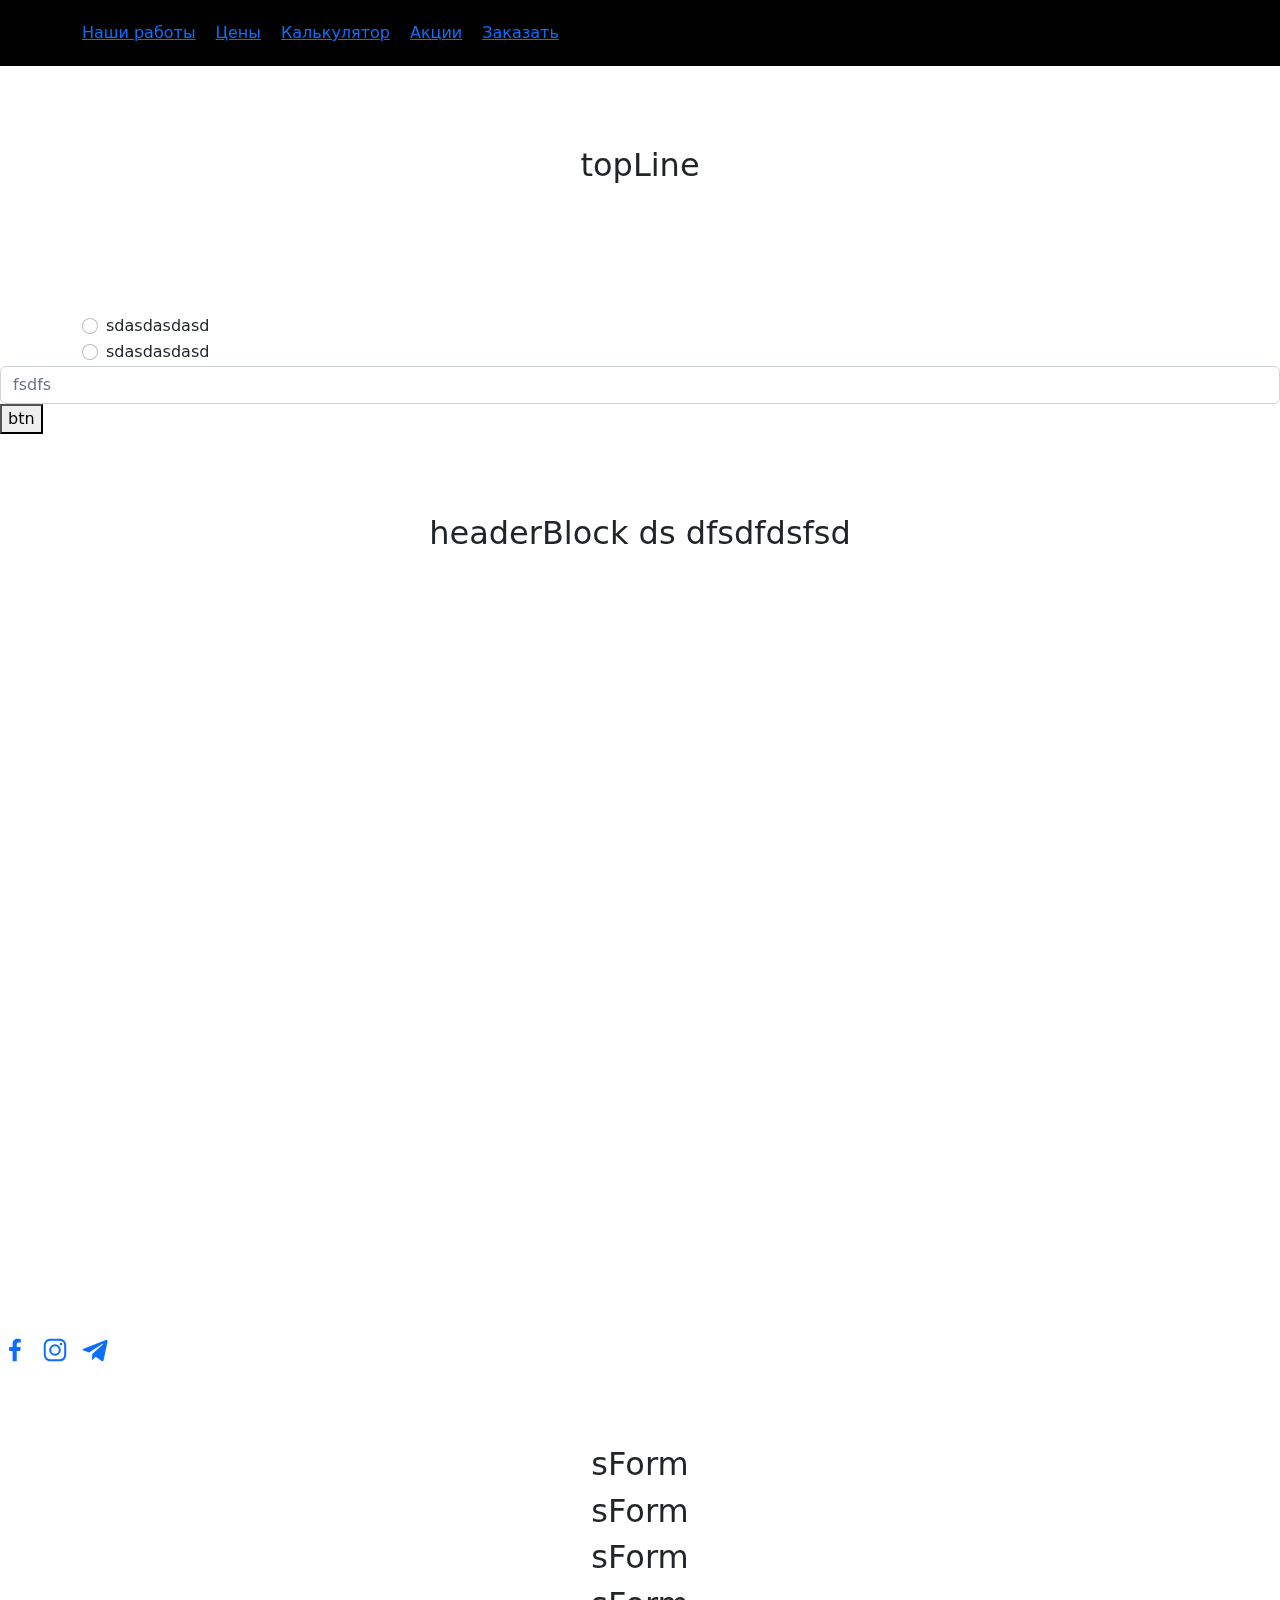
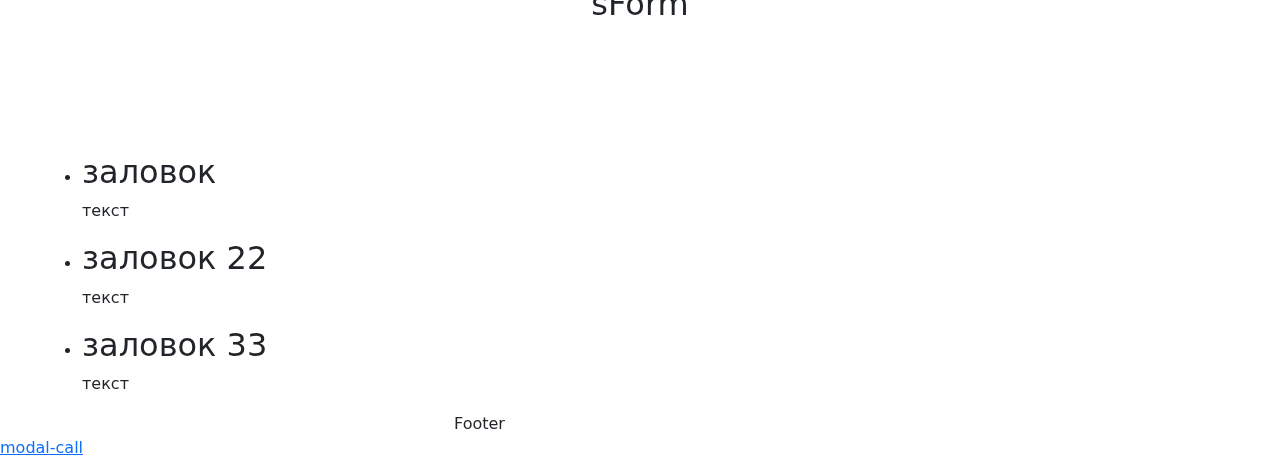
==== public/index.html @ df118475 "Initial commit" ====
<!DOCTYPE html>
<html lang="ru">
	<head>
		<meta charset="utf-8">
		<title>тест dffsdf dfsdтест 2222</title>
		<meta name="description" content="о чем страница">
		<meta http-equiv="X-UA-Compatible" content="IE=edge">
		<meta name="viewport" content="width=device-width,initial-scale=1.0,  shrink-to-fit=no">
		<link type="image/ico" href="img/favicon.ico" rel="shortcut icon"><meta name="format-detection" content="telephone=no"> 
		<link href="libs/swiper/swiper-bundle.min.css" rel="stylesheet"/>
		<link href="libs/@fancyapps/ui/fancybox.css" rel="stylesheet"/>
		<link href="css/main.min.css" rel="stylesheet"/>
	</head>
	<body class="main-page">
		<div class="main-wrapper">
			<!-- start header-->
			<header class="header" id="header">
			</header>
			<!-- end header-->
			<!-- start top-nav-->
			<div class="top-nav block-with-lazy">
				<div class="container">
					<div class="row">
						<div class="col order-lg-0 order-last">
							<div class="menu-mobile menu-mobile--js">
								<div class="menu-mobile__inner">
									<div class="toggle-menu-mobile toggle-menu-mobile--js d-lg-none"><span></span>
									</div>
									<ul class="menu" itemscope="itemscope" itemtype="http://schema.org/SiteNavigationElement">
										<li class="menu-item" itemprop="item"><a href="#" itemprop="url">Наши работы</a></li>
										<li class="menu-item" itemprop="item"><a href="#" itemprop="url">Цены</a></li>
										<li class="menu-item" itemprop="item"><a href="#" itemprop="url">Калькулятор</a></li>
										<li class="menu-item" itemprop="item"><a href="#" itemprop="url">Акции</a></li>
										<li class="menu-item" itemprop="item"><a href="#" itemprop="url">Заказать</a></li>
									</ul>
								</div>
							</div>
						</div>
						<div class="col-auto d-lg-none">
							<div class="toggle-menu-mobile toggle-menu-mobile--js d-lg-none"><span></span>
							</div>
						</div>
					</div>
				</div>
			</div>
			<!-- end top-nav-->
			<!-- start topLine-->
			<div class="topLine section" id="topLine">
				<div class="container">
					<div class="section-title text-center">
						<h2>topLine</h2>
					</div>
					<div class="row"></div>
				</div>
			</div>
			<!-- end topLine-->
			<div class="container">
				<label class="custom-input form-check"><input class="custom-input__input form-check-input" name="radio" type="radio"/><span class="custom-input__text form-check-label">sdasdasdasd</span>
				</label>
				<label class="custom-input form-check"><input class="custom-input__input form-check-input" name="radio" type="radio"/><span class="custom-input__text form-check-label">sdasdasdasd</span>
				</label>
			</div>
			<form>
				<div class="input-wrap form-group"><input class="input form-control" name="tel" type="tel" placeholder="fsdfs" required="required"/>
				</div>
				<!-- +e.input-wrap-->
				<button> btn</button>
			</form>
			<!-- start headerBlock-->
			<div class="headerBlock section" id="headerBlock">
				<div class="container">
					<div class="section-title text-center">
						<h2>headerBlock ds dfsdfdsfsd</h2>
					</div>
					<div class="row"></div>
				</div>
			</div>
			<!-- end headerBlock-->
			<div class="soc">
				<a class="soc__item" href="#" target="_blank">
					<svg class="icon icon-fb ">
						<use xlink:href="img/svg/sprite.svg#fb"></use>
					</svg>
				</a>
				<a class="soc__item" href="#" target="_blank">
					<svg class="icon icon-instagram ">
						<use xlink:href="img/svg/sprite.svg#instagram"></use>
					</svg>
				</a>
				<a class="soc__item" href="#" target="_blank">
					<svg class="icon icon-telegram ">
						<use xlink:href="img/svg/sprite.svg#telegram"></use>
					</svg>
				</a>
			</div>
			<!-- start sForm-->
			<section class="sForm section" id="sForm">
				<div class="container">
					<div class="section-title text-center">
						<h2>sForm</h2>
						<h2>sForm</h2>
						<h2>sForm</h2>
						<h2>sForm</h2>
					</div>
					<div class="row"></div>
				</div>
			</section>
			<!-- end sForm-->
			<div class="container">
				<li> 
					<h2>заловок</h2>
					<p>текст</p>
				</li>
				<li> 
					<h2>заловок 22</h2>
					<p>текст</p>
				</li>
				<li> 
					<h2>заловок 33</h2>
					<p>текст</p>
				</li>
			</div>
			<footer class="footer">
				<div class="container">
					<div class="row">
						<div class="col"></div>
						<div class="col">Footer</div>
						<div class="col"></div>
						<div class="col-auto"></div>
					</div>
				</div>
			</footer>
		</div>
		<!--  start modals--><a class="link-modal-js" href="modal-call">modal-call </a>
		<div id="modal-call" style="display: none">
			<div class="modal-win">
				<div class="form-wrap">
					<form>
						<div class="text-center">
							<div class="form-wrap__title form-data h3 ttu">Обратный звонок
							</div>
							<p class="after-headline">Заполните заявку и&nbsp;мы&nbsp;с&nbsp;Вами свяжемся в&nbsp;течение 15&nbsp;минут</p>
						</div>
						<div class="form-wrap__input-wrap form-group"><input class="form-wrap__input form-control" name="text" type="text" placeholder="Ваше Имя" required="required"/> 
						</div>
						<!-- +e.input-wrap-->
						<button class="form-wrap__btn btn" type="submit"> 
						</button>
						<div class="form-wrap__policy">
							<label class="custom-input form-check"><input class="custom-input__input form-check-input" name="checkbox" type="checkbox" checked="checked"/><small class="custom-input__text text-secondary">Согласен на обработку и хранение моих персональных данных в соответствии с условиями</small>
							</label>
						</div>
					</form>
				</div>
			</div>
		</div>
		<!-- #modal-call-->
		<!-- end modals-->
		<script src="libs/jquery/jquery.min.js"></script>
		<script src="libs/@fancyapps/ui/fancybox.umd.js"> </script>
		<script src="libs/swiper/swiper-bundle.min.js"> </script>
		<script src="libs/inputmask/inputmask.min.js"> </script>
		<script src="js/common.js"></script>
	</body>
</html>
---- public/css/main.min.css ----
@charset "UTF-8";.icon{fill:currentColor;display:inline-block;height:1em;width:1em}.icon-basket{font-size:2.4rem;width:.9166666667em}.icon-check{font-size:2.7rem;width:1em}.icon-fb,.icon-instagram{font-size:2.4rem;width:1em}.icon-telegram,.icon-viber{font-size:1.6rem;width:1em}.icon-vk{font-size:2.4rem;width:1em}.icon-whatsapp{font-size:1.6rem;width:1em}:root{--bs-blue:#0d6efd;--bs-indigo:#6610f2;--bs-purple:#6f42c1;--bs-pink:#d63384;--bs-red:#dc3545;--bs-orange:#fd7e14;--bs-yellow:#ffc107;--bs-green:#198754;--bs-teal:#20c997;--bs-cyan:#0dcaf0;--bs-black:#000;--bs-white:#fff;--bs-gray:#6c757d;--bs-gray-dark:#343a40;--bs-gray-100:#f8f9fa;--bs-gray-200:#e9ecef;--bs-gray-300:#dee2e6;--bs-gray-400:#ced4da;--bs-gray-500:#adb5bd;--bs-gray-600:#6c757d;--bs-gray-700:#495057;--bs-gray-800:#343a40;--bs-gray-900:#212529;--bs-primary:#0d6efd;--bs-secondary:#6c757d;--bs-danger:#dc3545;--bs-primary-rgb:13,110,253;--bs-secondary-rgb:108,117,125;--bs-danger-rgb:220,53,69;--bs-white-rgb:255,255,255;--bs-black-rgb:0,0,0;--bs-body-color-rgb:33,37,41;--bs-body-bg-rgb:255,255,255;--bs-font-sans-serif:"roboto",system-ui,-apple-system,"Segoe UI",Roboto,"Helvetica Neue",Arial,"Noto Sans","Liberation Sans",sans-serif,"Apple Color Emoji","Segoe UI Emoji","Segoe UI Symbol","Noto Color Emoji";--bs-font-monospace:SFMono-Regular,Menlo,Monaco,Consolas,"Liberation Mono","Courier New",monospace;--bs-gradient:linear-gradient(180deg,hsla(0,0%,100%,.15),hsla(0,0%,100%,0));--bs-body-font-family:var(--bs-font-sans-serif);--bs-body-font-size:1rem;--bs-body-font-weight:400;--bs-body-line-height:1.5;--bs-body-color:#212529;--bs-body-bg:#fff;--bs-border-width:1px;--bs-border-style:solid;--bs-border-color:#dee2e6;--bs-border-color-translucent:rgba(0,0,0,.175);--bs-border-radius:0.375rem;--bs-border-radius-sm:0.25rem;--bs-border-radius-lg:0.5rem;--bs-border-radius-xl:1rem;--bs-border-radius-2xl:2rem;--bs-border-radius-pill:50rem;--bs-heading-color: ;--bs-link-color:#0d6efd;--bs-link-hover-color:#0a58ca;--bs-code-color:#d63384;--bs-highlight-bg:#fff3cd}*,:after,:before{box-sizing:border-box}body{-webkit-text-size-adjust:100%;-webkit-tap-highlight-color:rgba(0,0,0,0);background-color:var(--bs-body-bg);color:var(--bs-body-color);font-family:var(--bs-body-font-family);font-size:var(--bs-body-font-size);font-weight:var(--bs-body-font-weight);line-height:var(--bs-body-line-height);margin:0;text-align:var(--bs-body-text-align)}hr{border:0;border-top:1px solid;color:inherit;margin:1rem 0;opacity:.25}.h1,.h2,.h3,.h4,.h5,.h6,h1,h2,h3,h4,h5,h6{color:var(--bs-heading-color);font-weight:500;line-height:1.2;margin-bottom:.5rem;margin-top:0}.h1,h1{font-size:calc(1.375rem + 1.5vw)}.h2,h2{font-size:calc(1.325rem + .9vw)}.h3,h3{font-size:calc(1.3rem + .6vw)}.h4,h4{font-size:calc(1.275rem + .3vw)}.h5,h5{font-size:1.25rem}.h6,h6{font-size:1rem}p{margin-bottom:1rem;margin-top:0}abbr[title]{cursor:help;-webkit-text-decoration:underline dotted;text-decoration:underline dotted;-webkit-text-decoration-skip-ink:none;text-decoration-skip-ink:none}address{font-style:normal;line-height:inherit;margin-bottom:1rem}ol,ul{padding-left:2rem}dl,ol,ul{margin-bottom:1rem;margin-top:0}ol ol,ol ul,ul ol,ul ul{margin-bottom:0}dt{font-weight:700}dd{margin-bottom:.5rem;margin-left:0}blockquote{margin:0 0 1rem}b,strong{font-weight:bolder}.small,small{font-size:.875em}.mark,mark{background-color:var(--bs-highlight-bg);padding:.1875em}sub,sup{font-size:.75em;line-height:0;position:relative;vertical-align:baseline}sub{bottom:-.25em}sup{top:-.5em}a{color:var(--bs-link-color);text-decoration:underline}a:hover{color:var(--bs-link-hover-color)}a:not([href]):not([class]),a:not([href]):not([class]):hover{color:inherit;text-decoration:none}code,kbd,pre,samp{font-family:var(--bs-font-monospace);font-size:1em}pre{display:block;font-size:.875em;margin-bottom:1rem;margin-top:0;overflow:auto}pre code{color:inherit;font-size:inherit;word-break:normal}code{word-wrap:break-word;color:var(--bs-code-color);font-size:.875em}a>code{color:inherit}kbd{background-color:var(--bs-body-color);border-radius:.25rem;color:var(--bs-body-bg);font-size:.875em;padding:.1875rem .375rem}kbd kbd{font-size:1em;padding:0}figure{margin:0 0 1rem}img,svg{vertical-align:middle}table{border-collapse:collapse;caption-side:bottom}caption{color:rgba(var(--bs-body-color-rgb),.75);padding-bottom:.5rem;padding-top:.5rem;text-align:left}th{text-align:inherit;text-align:-webkit-match-parent}tbody,td,tfoot,th,thead,tr{border:0 solid;border-color:inherit}label{display:inline-block}button{border-radius:0}button:focus:not(:focus-visible){outline:0}button,input,optgroup,select,textarea{font-family:inherit;font-size:inherit;line-height:inherit;margin:0}button,select{text-transform:none}[role=button]{cursor:pointer}select{word-wrap:normal}select:disabled{opacity:1}[list]:not([type=date]):not([type=datetime-local]):not([type=month]):not([type=week]):not([type=time])::-webkit-calendar-picker-indicator{display:none!important}[type=button],[type=reset],[type=submit],button{-webkit-appearance:button}[type=button]:not(:disabled),[type=reset]:not(:disabled),[type=submit]:not(:disabled),button:not(:disabled){cursor:pointer}::-moz-focus-inner{border-style:none;padding:0}textarea{resize:vertical}fieldset{border:0;margin:0;min-width:0;padding:0}legend{float:left;font-size:calc(1.275rem + .3vw);line-height:inherit;margin-bottom:.5rem;padding:0;width:100%}legend+*{clear:left}::-webkit-datetime-edit-day-field,::-webkit-datetime-edit-fields-wrapper,::-webkit-datetime-edit-hour-field,::-webkit-datetime-edit-minute,::-webkit-datetime-edit-month-field,::-webkit-datetime-edit-text,::-webkit-datetime-edit-year-field{padding:0}::-webkit-inner-spin-button{height:auto}[type=search]{-webkit-appearance:textfield;outline-offset:-2px}::-webkit-search-decoration{-webkit-appearance:none}::-webkit-color-swatch-wrapper{padding:0}::-webkit-file-upload-button{-webkit-appearance:button;font:inherit}::file-selector-button{-webkit-appearance:button;font:inherit}output{display:inline-block}iframe{border:0}summary{cursor:pointer;display:list-item}progress{vertical-align:baseline}[hidden]{display:none!important}.lead{font-size:1.25rem;font-weight:300}.display-1{font-size:calc(1.625rem + 4.5vw);font-weight:300;line-height:1.2}.display-2{font-size:calc(1.575rem + 3.9vw);font-weight:300;line-height:1.2}.display-3{font-size:calc(1.525rem + 3.3vw);font-weight:300;line-height:1.2}.display-4{font-size:calc(1.475rem + 2.7vw);font-weight:300;line-height:1.2}.display-5{font-size:calc(1.425rem + 2.1vw);font-weight:300;line-height:1.2}.display-6{font-size:calc(1.375rem + 1.5vw);font-weight:300;line-height:1.2}.list-inline,.list-unstyled{list-style:none;padding-left:0}.list-inline-item{display:inline-block}.list-inline-item:not(:last-child){margin-right:.5rem}.initialism{font-size:.875em;text-transform:uppercase}.blockquote{font-size:1.25rem;margin-bottom:1rem}.blockquote>:last-child{margin-bottom:0}.blockquote-footer{color:#6c757d;font-size:.875em;margin-bottom:1rem;margin-top:-1rem}.blockquote-footer:before{content:"— "}.container,.container-fluid,.container-lg,.container-md,.container-sm,.container-xl,.container-xxl{--bs-gutter-x:1.5rem;--bs-gutter-y:0;margin-left:auto;margin-right:auto;padding-left:calc(var(--bs-gutter-x)*.5);padding-right:calc(var(--bs-gutter-x)*.5);width:100%}.row{--bs-gutter-x:1.5rem;--bs-gutter-y:0;display:flex;flex-wrap:wrap;margin-left:calc(var(--bs-gutter-x)*-.5);margin-right:calc(var(--bs-gutter-x)*-.5);margin-top:calc(var(--bs-gutter-y)*-1)}.row>*{flex-shrink:0;margin-top:var(--bs-gutter-y);max-width:100%;padding-left:calc(var(--bs-gutter-x)*.5);padding-right:calc(var(--bs-gutter-x)*.5);width:100%}.col{flex:1 0 0%}.row-cols-auto>*{flex:0 0 auto;width:auto}.row-cols-1>*{flex:0 0 auto;width:100%}.row-cols-2>*{flex:0 0 auto;width:50%}.row-cols-3>*{flex:0 0 auto;width:33.3333333333%}.row-cols-4>*{flex:0 0 auto;width:25%}.row-cols-5>*{flex:0 0 auto;width:20%}.row-cols-6>*{flex:0 0 auto;width:16.6666666667%}.col-auto{flex:0 0 auto;width:auto}.col-1{flex:0 0 auto;width:8.33333333%}.col-2{flex:0 0 auto;width:16.66666667%}.col-3{flex:0 0 auto;width:25%}.col-4{flex:0 0 auto;width:33.33333333%}.col-5{flex:0 0 auto;width:41.66666667%}.col-6{flex:0 0 auto;width:50%}.col-7{flex:0 0 auto;width:58.33333333%}.col-8{flex:0 0 auto;width:66.66666667%}.col-9{flex:0 0 auto;width:75%}.col-10{flex:0 0 auto;width:83.33333333%}.col-11{flex:0 0 auto;width:91.66666667%}.col-12{flex:0 0 auto;width:100%}.offset-1{margin-left:8.33333333%}.offset-2{margin-left:16.66666667%}.offset-3{margin-left:25%}.offset-4{margin-left:33.33333333%}.offset-5{margin-left:41.66666667%}.offset-6{margin-left:50%}.offset-7{margin-left:58.33333333%}.offset-8{margin-left:66.66666667%}.offset-9{margin-left:75%}.offset-10{margin-left:83.33333333%}.offset-11{margin-left:91.66666667%}.g-0,.gx-0{--bs-gutter-x:0}.g-0,.gy-0{--bs-gutter-y:0}.g-1,.gx-1{--bs-gutter-x:0.25rem}.g-1,.gy-1{--bs-gutter-y:0.25rem}.g-2,.gx-2{--bs-gutter-x:0.5rem}.g-2,.gy-2{--bs-gutter-y:0.5rem}.g-3,.gx-3{--bs-gutter-x:1rem}.g-3,.gy-3{--bs-gutter-y:1rem}.g-4,.gx-4{--bs-gutter-x:1.5rem}.g-4,.gy-4{--bs-gutter-y:1.5rem}.g-5,.gx-5{--bs-gutter-x:3rem}.g-5,.gy-5{--bs-gutter-y:3rem}.form-label{margin-bottom:.5rem}.col-form-label{font-size:inherit;line-height:1.5;margin-bottom:0;padding-bottom:calc(.375rem + 1px);padding-top:calc(.375rem + 1px)}.col-form-label-lg{font-size:1.25rem;padding-bottom:calc(.5rem + 1px);padding-top:calc(.5rem + 1px)}.col-form-label-sm{font-size:.875rem;padding-bottom:calc(.25rem + 1px);padding-top:calc(.25rem + 1px)}.form-text{color:rgba(var(--bs-body-color-rgb),.75);font-size:.875em;margin-top:.25rem}.form-control{-webkit-appearance:none;-moz-appearance:none;appearance:none;background-clip:padding-box;background-color:#fff;border:1px solid #ced4da;border-radius:.375rem;color:#212529;display:block;font-size:1rem;font-weight:400;line-height:1.5;padding:.375rem .75rem;transition:border-color .15s ease-in-out,box-shadow .15s ease-in-out;width:100%}.form-control[type=file]{overflow:hidden}.form-control[type=file]:not(:disabled):not([readonly]){cursor:pointer}.form-control:focus{background-color:#fff;border-color:#86b7fe;box-shadow:0 0 0 .25rem rgba(13,110,253,.25);color:#212529;outline:0}.form-control::-webkit-date-and-time-value{height:1.5em}.form-control::-moz-placeholder{color:#6c757d;opacity:1}.form-control::placeholder{color:#6c757d;opacity:1}.form-control:disabled,.form-control[readonly]{background-color:#e9ecef;opacity:1}.form-control::-webkit-file-upload-button{-webkit-margin-end:.75rem;background-color:#e9ecef;border:0 solid;border-color:inherit;border-inline-end-width:1px;border-radius:0;color:#212529;margin:-.375rem -.75rem;margin-inline-end:.75rem;padding:.375rem .75rem;pointer-events:none;-webkit-transition:color .15s ease-in-out,background-color .15s ease-in-out,border-color .15s ease-in-out,box-shadow .15s ease-in-out;transition:color .15s ease-in-out,background-color .15s ease-in-out,border-color .15s ease-in-out,box-shadow .15s ease-in-out}.form-control::file-selector-button{-webkit-margin-end:.75rem;background-color:#e9ecef;border:0 solid;border-color:inherit;border-inline-end-width:1px;border-radius:0;color:#212529;margin:-.375rem -.75rem;margin-inline-end:.75rem;padding:.375rem .75rem;pointer-events:none;transition:color .15s ease-in-out,background-color .15s ease-in-out,border-color .15s ease-in-out,box-shadow .15s ease-in-out}.form-control:hover:not(:disabled):not([readonly])::-webkit-file-upload-button{background-color:#dde0e3}.form-control:hover:not(:disabled):not([readonly])::file-selector-button{background-color:#dde0e3}.form-control-plaintext{background-color:transparent;border:solid transparent;border-width:1px 0;color:#212529;display:block;line-height:1.5;margin-bottom:0;padding:.375rem 0;width:100%}.form-control-plaintext.form-control-lg,.form-control-plaintext.form-control-sm{padding-left:0;padding-right:0}.form-control-sm{border-radius:.25rem;font-size:.875rem;min-height:calc(1.5em + .5rem + 2px);padding:.25rem .5rem}.form-control-sm::-webkit-file-upload-button{-webkit-margin-end:.5rem;margin:-.25rem -.5rem;margin-inline-end:.5rem;padding:.25rem .5rem}.form-control-sm::file-selector-button{-webkit-margin-end:.5rem;margin:-.25rem -.5rem;margin-inline-end:.5rem;padding:.25rem .5rem}.form-control-lg{border-radius:.5rem;font-size:1.25rem;min-height:calc(1.5em + 1rem + 2px);padding:.5rem 1rem}.form-control-lg::-webkit-file-upload-button{-webkit-margin-end:1rem;margin:-.5rem -1rem;margin-inline-end:1rem;padding:.5rem 1rem}.form-control-lg::file-selector-button{-webkit-margin-end:1rem;margin:-.5rem -1rem;margin-inline-end:1rem;padding:.5rem 1rem}textarea.form-control{min-height:calc(1.5em + .75rem + 2px)}textarea.form-control-sm{min-height:calc(1.5em + .5rem + 2px)}textarea.form-control-lg{min-height:calc(1.5em + 1rem + 2px)}.form-control-color{height:auto;padding:.375rem;width:3rem}.form-control-color:not(:disabled):not([readonly]){cursor:pointer}.form-control-color::-moz-color-swatch{border-radius:.375rem;height:1.5em}.form-control-color::-webkit-color-swatch{border-radius:.375rem;height:1.5em}.form-select,.select2-container--default .select2-selection--single{-moz-padding-start:calc(.75rem - 3px);-webkit-appearance:none;-moz-appearance:none;appearance:none;background-color:#fff;background-image:url("data:image/svg+xml;charset=utf-8,%3Csvg xmlns='http://www.w3.org/2000/svg' viewBox='0 0 16 16'%3E%3Cpath fill='none' stroke='%23343a40' stroke-linecap='round' stroke-linejoin='round' stroke-width='2' d='m2 5 6 6 6-6'/%3E%3C/svg%3E");background-position:right .75rem center;background-repeat:no-repeat;background-size:16px 12px;border:1px solid #ced4da;border-radius:.375rem;color:#212529;display:block;font-size:1rem;font-weight:400;line-height:1.5;padding:.375rem 2.25rem .375rem .75rem;transition:border-color .15s ease-in-out,box-shadow .15s ease-in-out;width:100%}.form-select:focus,.select2-container--default .select2-selection--single:focus{border-color:#86b7fe;box-shadow:0 0 0 .25rem rgba(13,110,253,.25);outline:0}.form-select[multiple],.form-select[size]:not([size="1"]),.select2-container--default [multiple].select2-selection--single,.select2-container--default [size].select2-selection--single:not([size="1"]){background-image:none;padding-right:.75rem}.form-select:disabled,.select2-container--default .select2-selection--single:disabled{background-color:#e9ecef}.form-select:-moz-focusring,.select2-container--default .select2-selection--single:-moz-focusring{color:transparent;text-shadow:0 0 0 #212529}.form-select-sm{border-radius:.25rem;font-size:.875rem;padding-bottom:.25rem;padding-left:.5rem;padding-top:.25rem}.form-select-lg{border-radius:.5rem;font-size:1.25rem;padding-bottom:.5rem;padding-left:1rem;padding-top:.5rem}.form-check{display:block;margin-bottom:.125rem;min-height:1.5rem;padding-left:1.5em}.form-check .form-check-input{float:left;margin-left:-1.5em}.form-check-reverse{padding-left:0;padding-right:1.5em;text-align:right}.form-check-reverse .form-check-input{float:right;margin-left:0;margin-right:-1.5em}.form-check-input{color-adjust:exact;-webkit-appearance:none;-moz-appearance:none;appearance:none;background-color:#fff;background-position:50%;background-repeat:no-repeat;background-size:contain;border:1px solid rgba(0,0,0,.25);height:1em;margin-top:.25em;-webkit-print-color-adjust:exact;print-color-adjust:exact;vertical-align:top;width:1em}.form-check-input[type=checkbox]{border-radius:.25em}.form-check-input[type=radio]{border-radius:50%}.form-check-input:active{filter:brightness(90%)}.form-check-input:focus{border-color:#86b7fe;box-shadow:0 0 0 .25rem rgba(13,110,253,.25);outline:0}.form-check-input:checked{background-color:#0d6efd;border-color:#0d6efd}.form-check-input:checked[type=checkbox]{background-image:url("data:image/svg+xml;charset=utf-8,%3Csvg xmlns='http://www.w3.org/2000/svg' viewBox='0 0 20 20'%3E%3Cpath fill='none' stroke='%23fff' stroke-linecap='round' stroke-linejoin='round' stroke-width='3' d='m6 10 3 3 6-6'/%3E%3C/svg%3E")}.form-check-input:checked[type=radio]{background-image:url("data:image/svg+xml;charset=utf-8,%3Csvg xmlns='http://www.w3.org/2000/svg' viewBox='-4 -4 8 8'%3E%3Ccircle r='2' fill='%23fff'/%3E%3C/svg%3E")}.form-check-input[type=checkbox]:indeterminate{background-color:#0d6efd;background-image:url("data:image/svg+xml;charset=utf-8,%3Csvg xmlns='http://www.w3.org/2000/svg' viewBox='0 0 20 20'%3E%3Cpath fill='none' stroke='%23fff' stroke-linecap='round' stroke-linejoin='round' stroke-width='3' d='M6 10h8'/%3E%3C/svg%3E");border-color:#0d6efd}.form-check-input:disabled{filter:none;opacity:.5;pointer-events:none}.form-check-input:disabled~.form-check-label,.form-check-input[disabled]~.form-check-label{cursor:default;opacity:.5}.form-switch{padding-left:2.5em}.form-switch .form-check-input{background-image:url("data:image/svg+xml;charset=utf-8,%3Csvg xmlns='http://www.w3.org/2000/svg' viewBox='-4 -4 8 8'%3E%3Ccircle r='3' fill='rgba(0, 0, 0, 0.25)'/%3E%3C/svg%3E");background-position:0;border-radius:2em;margin-left:-2.5em;transition:background-position .15s ease-in-out;width:2em}.form-switch .form-check-input:focus{background-image:url("data:image/svg+xml;charset=utf-8,%3Csvg xmlns='http://www.w3.org/2000/svg' viewBox='-4 -4 8 8'%3E%3Ccircle r='3' fill='%2386b7fe'/%3E%3C/svg%3E")}.form-switch .form-check-input:checked{background-image:url("data:image/svg+xml;charset=utf-8,%3Csvg xmlns='http://www.w3.org/2000/svg' viewBox='-4 -4 8 8'%3E%3Ccircle r='3' fill='%23fff'/%3E%3C/svg%3E");background-position:100%}.form-switch.form-check-reverse{padding-left:0;padding-right:2.5em}.form-switch.form-check-reverse .form-check-input{margin-left:0;margin-right:-2.5em}.form-check-inline{display:inline-block;margin-right:1rem}.btn-check{clip:rect(0,0,0,0);pointer-events:none;position:absolute}.btn-check:disabled+.btn,.btn-check[disabled]+.btn{filter:none;opacity:.65;pointer-events:none}.form-range{-webkit-appearance:none;-moz-appearance:none;appearance:none;background-color:transparent;height:1.5rem;padding:0;width:100%}.form-range:focus{outline:0}.form-range:focus::-webkit-slider-thumb{box-shadow:0 0 0 1px #fff,0 0 0 .25rem rgba(13,110,253,.25)}.form-range:focus::-moz-range-thumb{box-shadow:0 0 0 1px #fff,0 0 0 .25rem rgba(13,110,253,.25)}.form-range::-moz-focus-outer{border:0}.form-range::-webkit-slider-thumb{-webkit-appearance:none;appearance:none;background-color:#0d6efd;border:0;border-radius:1rem;height:1rem;margin-top:-.25rem;-webkit-transition:background-color .15s ease-in-out,border-color .15s ease-in-out,box-shadow .15s ease-in-out;transition:background-color .15s ease-in-out,border-color .15s ease-in-out,box-shadow .15s ease-in-out;width:1rem}.form-range::-webkit-slider-thumb:active{background-color:#b6d4fe}.form-range::-webkit-slider-runnable-track{background-color:#dee2e6;border-color:transparent;border-radius:1rem;color:transparent;cursor:pointer;height:.5rem;width:100%}.form-range::-moz-range-thumb{-moz-appearance:none;appearance:none;background-color:#0d6efd;border:0;border-radius:1rem;height:1rem;-moz-transition:background-color .15s ease-in-out,border-color .15s ease-in-out,box-shadow .15s ease-in-out;transition:background-color .15s ease-in-out,border-color .15s ease-in-out,box-shadow .15s ease-in-out;width:1rem}.form-range::-moz-range-thumb:active{background-color:#b6d4fe}.form-range::-moz-range-track{background-color:#dee2e6;border-color:transparent;border-radius:1rem;color:transparent;cursor:pointer;height:.5rem;width:100%}.form-range:disabled{pointer-events:none}.form-range:disabled::-webkit-slider-thumb{background-color:#adb5bd}.form-range:disabled::-moz-range-thumb{background-color:#adb5bd}.form-floating{position:relative}.form-floating>.form-control,.form-floating>.form-control-plaintext,.form-floating>.form-select,.select2-container--default .form-floating>.select2-selection--single{height:calc(3.5rem + 2px);line-height:1.25}.form-floating>label{border:1px solid transparent;height:100%;left:0;padding:1rem .75rem;pointer-events:none;position:absolute;top:0;transform-origin:0 0;transition:opacity .1s ease-in-out,transform .1s ease-in-out}.form-floating>.form-control,.form-floating>.form-control-plaintext{padding:1rem .75rem}.form-floating>.form-control-plaintext::-moz-placeholder,.form-floating>.form-control::-moz-placeholder{color:transparent}.form-floating>.form-control-plaintext::placeholder,.form-floating>.form-control::placeholder{color:transparent}.form-floating>.form-control-plaintext:not(:-moz-placeholder-shown),.form-floating>.form-control:not(:-moz-placeholder-shown){padding-bottom:.625rem;padding-top:1.625rem}.form-floating>.form-control-plaintext:focus,.form-floating>.form-control-plaintext:not(:placeholder-shown),.form-floating>.form-control:focus,.form-floating>.form-control:not(:placeholder-shown){padding-bottom:.625rem;padding-top:1.625rem}.form-floating>.form-control-plaintext:-webkit-autofill,.form-floating>.form-control:-webkit-autofill{padding-bottom:.625rem;padding-top:1.625rem}.form-floating>.form-select,.select2-container--default .form-floating>.select2-selection--single{padding-bottom:.625rem;padding-top:1.625rem}.form-floating>.form-control:not(:-moz-placeholder-shown)~label{opacity:.65;transform:scale(.85) translateY(-.5rem) translateX(.15rem)}.form-floating>.form-control-plaintext~label,.form-floating>.form-control:focus~label,.form-floating>.form-control:not(:placeholder-shown)~label,.form-floating>.form-select~label,.select2-container--default .form-floating>.select2-selection--single~label{opacity:.65;transform:scale(.85) translateY(-.5rem) translateX(.15rem)}.form-floating>.form-control:-webkit-autofill~label{opacity:.65;transform:scale(.85) translateY(-.5rem) translateX(.15rem)}.form-floating>.form-control-plaintext~label{border-width:1px 0}.input-group{align-items:stretch;display:flex;flex-wrap:wrap;position:relative;width:100%}.input-group>.form-control,.input-group>.form-select,.select2-container--default .input-group>.select2-selection--single{flex:1 1 auto;min-width:0;position:relative;width:1%}.input-group>.form-control:focus,.input-group>.form-select:focus,.select2-container--default .input-group>.select2-selection--single:focus{z-index:3}.input-group .btn{position:relative;z-index:2}.input-group .btn:focus{z-index:3}.input-group-text{align-items:center;background-color:#e9ecef;border:1px solid #ced4da;border-radius:.375rem;color:#212529;display:flex;font-size:1rem;font-weight:400;line-height:1.5;padding:.375rem .75rem;text-align:center;white-space:nowrap}.input-group-lg>.btn,.input-group-lg>.form-control,.input-group-lg>.form-select,.input-group-lg>.input-group-text,.select2-container--default .input-group-lg>.select2-selection--single{border-radius:.5rem;font-size:1.25rem;padding:.5rem 1rem}.input-group-sm>.btn,.input-group-sm>.form-control,.input-group-sm>.form-select,.input-group-sm>.input-group-text,.select2-container--default .input-group-sm>.select2-selection--single{border-radius:.25rem;font-size:.875rem;padding:.25rem .5rem}.input-group-lg>.form-select,.input-group-sm>.form-select,.select2-container--default .input-group-lg>.select2-selection--single,.select2-container--default .input-group-sm>.select2-selection--single{padding-right:3rem}.input-group.has-validation>.dropdown-toggle:nth-last-child(n+4),.input-group.has-validation>:nth-last-child(n+3):not(.dropdown-toggle):not(.dropdown-menu),.input-group:not(.has-validation)>.dropdown-toggle:nth-last-child(n+3),.input-group:not(.has-validation)>:not(:last-child):not(.dropdown-toggle):not(.dropdown-menu){border-bottom-right-radius:0;border-top-right-radius:0}.input-group>:not(:first-child):not(.dropdown-menu):not(.valid-tooltip):not(.valid-feedback):not(.invalid-tooltip):not(.invalid-feedback){border-bottom-left-radius:0;border-top-left-radius:0;margin-left:-1px}.valid-feedback{color:#198754;display:none;font-size:.875em;margin-top:.25rem;width:100%}.valid-tooltip{background-color:rgba(25,135,84,.9);border-radius:.375rem;color:#fff;display:none;font-size:.875rem;margin-top:.1rem;max-width:100%;padding:.25rem .5rem;position:absolute;top:100%;z-index:5}.is-valid~.valid-feedback,.is-valid~.valid-tooltip,.was-validated :valid~.valid-feedback,.was-validated :valid~.valid-tooltip{display:block}.form-control.is-valid,.was-validated .form-control:valid{background-image:url("data:image/svg+xml;charset=utf-8,%3Csvg xmlns='http://www.w3.org/2000/svg' viewBox='0 0 8 8'%3E%3Cpath fill='%23198754' d='M2.3 6.73.6 4.53c-.4-1.04.46-1.4 1.1-.8l1.1 1.4 3.4-3.8c.6-.63 1.6-.27 1.2.7l-4 4.6c-.43.5-.8.4-1.1.1z'/%3E%3C/svg%3E");background-position:right calc(.375em + .1875rem) center;background-repeat:no-repeat;background-size:calc(.75em + .375rem) calc(.75em + .375rem);border-color:#198754;padding-right:calc(1.5em + .75rem)}.form-control.is-valid:focus,.was-validated .form-control:valid:focus{border-color:#198754;box-shadow:0 0 0 .25rem rgba(25,135,84,.25)}.was-validated textarea.form-control:valid,textarea.form-control.is-valid{background-position:top calc(.375em + .1875rem) right calc(.375em + .1875rem);padding-right:calc(1.5em + .75rem)}.form-select.is-valid,.select2-container--default .is-valid.select2-selection--single,.select2-container--default .was-validated .select2-selection--single:valid,.was-validated .form-select:valid,.was-validated .select2-container--default .select2-selection--single:valid{border-color:#198754}.form-select.is-valid:not([multiple]):not([size]),.form-select.is-valid:not([multiple])[size="1"],.select2-container--default .is-valid.select2-selection--single:not([multiple]):not([size]),.select2-container--default .is-valid.select2-selection--single:not([multiple])[size="1"],.select2-container--default .was-validated .select2-selection--single:valid:not([multiple]):not([size]),.select2-container--default .was-validated .select2-selection--single:valid:not([multiple])[size="1"],.was-validated .form-select:valid:not([multiple]):not([size]),.was-validated .form-select:valid:not([multiple])[size="1"],.was-validated .select2-container--default .select2-selection--single:valid:not([multiple]):not([size]),.was-validated .select2-container--default .select2-selection--single:valid:not([multiple])[size="1"]{background-image:url("data:image/svg+xml;charset=utf-8,%3Csvg xmlns='http://www.w3.org/2000/svg' viewBox='0 0 16 16'%3E%3Cpath fill='none' stroke='%23343a40' stroke-linecap='round' stroke-linejoin='round' stroke-width='2' d='m2 5 6 6 6-6'/%3E%3C/svg%3E"),url("data:image/svg+xml;charset=utf-8,%3Csvg xmlns='http://www.w3.org/2000/svg' viewBox='0 0 8 8'%3E%3Cpath fill='%23198754' d='M2.3 6.73.6 4.53c-.4-1.04.46-1.4 1.1-.8l1.1 1.4 3.4-3.8c.6-.63 1.6-.27 1.2.7l-4 4.6c-.43.5-.8.4-1.1.1z'/%3E%3C/svg%3E");background-position:right .75rem center,center right 2.25rem;background-size:16px 12px,calc(.75em + .375rem) calc(.75em + .375rem);padding-right:4.125rem}.form-select.is-valid:focus,.select2-container--default .is-valid.select2-selection--single:focus,.select2-container--default .was-validated .select2-selection--single:valid:focus,.was-validated .form-select:valid:focus,.was-validated .select2-container--default .select2-selection--single:valid:focus{border-color:#198754;box-shadow:0 0 0 .25rem rgba(25,135,84,.25)}.form-control-color.is-valid,.was-validated .form-control-color:valid{width:calc(3.75rem + 1.5em)}.form-check-input.is-valid,.was-validated .form-check-input:valid{border-color:#198754}.form-check-input.is-valid:checked,.was-validated .form-check-input:valid:checked{background-color:#198754}.form-check-input.is-valid:focus,.was-validated .form-check-input:valid:focus{box-shadow:0 0 0 .25rem rgba(25,135,84,.25)}.form-check-input.is-valid~.form-check-label,.was-validated .form-check-input:valid~.form-check-label{color:#198754}.form-check-inline .form-check-input~.valid-feedback{margin-left:.5em}.input-group .form-control.is-valid,.input-group .form-select.is-valid,.input-group .select2-container--default .is-valid.select2-selection--single,.select2-container--default .input-group .is-valid.select2-selection--single,.select2-container--default .was-validated .input-group .select2-selection--single:valid,.was-validated .input-group .form-control:valid,.was-validated .input-group .form-select:valid,.was-validated .input-group .select2-container--default .select2-selection--single:valid{z-index:1}.input-group .form-control.is-valid:focus,.input-group .form-select.is-valid:focus,.input-group .select2-container--default .is-valid.select2-selection--single:focus,.select2-container--default .input-group .is-valid.select2-selection--single:focus,.select2-container--default .was-validated .input-group .select2-selection--single:valid:focus,.was-validated .input-group .form-control:valid:focus,.was-validated .input-group .form-select:valid:focus,.was-validated .input-group .select2-container--default .select2-selection--single:valid:focus{z-index:3}.invalid-feedback{color:#dc3545;display:none;font-size:.875em;margin-top:.25rem;width:100%}.invalid-tooltip{background-color:rgba(220,53,69,.9);border-radius:.375rem;color:#fff;display:none;font-size:.875rem;margin-top:.1rem;max-width:100%;padding:.25rem .5rem;position:absolute;top:100%;z-index:5}.is-invalid~.invalid-feedback,.is-invalid~.invalid-tooltip,.was-validated :invalid~.invalid-feedback,.was-validated :invalid~.invalid-tooltip{display:block}.form-control.is-invalid,.was-validated .form-control:invalid{background-image:url("data:image/svg+xml;charset=utf-8,%3Csvg xmlns='http://www.w3.org/2000/svg' width='12' height='12' fill='none' stroke='%23dc3545'%3E%3Ccircle cx='6' cy='6' r='4.5'/%3E%3Cpath stroke-linejoin='round' d='M5.8 3.6h.4L6 6.5z'/%3E%3Ccircle cx='6' cy='8.2' r='.6' fill='%23dc3545' stroke='none'/%3E%3C/svg%3E");background-position:right calc(.375em + .1875rem) center;background-repeat:no-repeat;background-size:calc(.75em + .375rem) calc(.75em + .375rem);border-color:#dc3545;padding-right:calc(1.5em + .75rem)}.form-control.is-invalid:focus,.was-validated .form-control:invalid:focus{border-color:#dc3545;box-shadow:0 0 0 .25rem rgba(220,53,69,.25)}.was-validated textarea.form-control:invalid,textarea.form-control.is-invalid{background-position:top calc(.375em + .1875rem) right calc(.375em + .1875rem);padding-right:calc(1.5em + .75rem)}.form-select.is-invalid,.select2-container--default .is-invalid.select2-selection--single,.select2-container--default .was-validated .select2-selection--single:invalid,.was-validated .form-select:invalid,.was-validated .select2-container--default .select2-selection--single:invalid{border-color:#dc3545}.form-select.is-invalid:not([multiple]):not([size]),.form-select.is-invalid:not([multiple])[size="1"],.select2-container--default .is-invalid.select2-selection--single:not([multiple]):not([size]),.select2-container--default .is-invalid.select2-selection--single:not([multiple])[size="1"],.select2-container--default .was-validated .select2-selection--single:invalid:not([multiple]):not([size]),.select2-container--default .was-validated .select2-selection--single:invalid:not([multiple])[size="1"],.was-validated .form-select:invalid:not([multiple]):not([size]),.was-validated .form-select:invalid:not([multiple])[size="1"],.was-validated .select2-container--default .select2-selection--single:invalid:not([multiple]):not([size]),.was-validated .select2-container--default .select2-selection--single:invalid:not([multiple])[size="1"]{background-image:url("data:image/svg+xml;charset=utf-8,%3Csvg xmlns='http://www.w3.org/2000/svg' viewBox='0 0 16 16'%3E%3Cpath fill='none' stroke='%23343a40' stroke-linecap='round' stroke-linejoin='round' stroke-width='2' d='m2 5 6 6 6-6'/%3E%3C/svg%3E"),url("data:image/svg+xml;charset=utf-8,%3Csvg xmlns='http://www.w3.org/2000/svg' width='12' height='12' fill='none' stroke='%23dc3545'%3E%3Ccircle cx='6' cy='6' r='4.5'/%3E%3Cpath stroke-linejoin='round' d='M5.8 3.6h.4L6 6.5z'/%3E%3Ccircle cx='6' cy='8.2' r='.6' fill='%23dc3545' stroke='none'/%3E%3C/svg%3E");background-position:right .75rem center,center right 2.25rem;background-size:16px 12px,calc(.75em + .375rem) calc(.75em + .375rem);padding-right:4.125rem}.form-select.is-invalid:focus,.select2-container--default .is-invalid.select2-selection--single:focus,.select2-container--default .was-validated .select2-selection--single:invalid:focus,.was-validated .form-select:invalid:focus,.was-validated .select2-container--default .select2-selection--single:invalid:focus{border-color:#dc3545;box-shadow:0 0 0 .25rem rgba(220,53,69,.25)}.form-control-color.is-invalid,.was-validated .form-control-color:invalid{width:calc(3.75rem + 1.5em)}.form-check-input.is-invalid,.was-validated .form-check-input:invalid{border-color:#dc3545}.form-check-input.is-invalid:checked,.was-validated .form-check-input:invalid:checked{background-color:#dc3545}.form-check-input.is-invalid:focus,.was-validated .form-check-input:invalid:focus{box-shadow:0 0 0 .25rem rgba(220,53,69,.25)}.form-check-input.is-invalid~.form-check-label,.was-validated .form-check-input:invalid~.form-check-label{color:#dc3545}.form-check-inline .form-check-input~.invalid-feedback{margin-left:.5em}.input-group .form-control.is-invalid,.input-group .form-select.is-invalid,.input-group .select2-container--default .is-invalid.select2-selection--single,.select2-container--default .input-group .is-invalid.select2-selection--single,.select2-container--default .was-validated .input-group .select2-selection--single:invalid,.was-validated .input-group .form-control:invalid,.was-validated .input-group .form-select:invalid,.was-validated .input-group .select2-container--default .select2-selection--single:invalid{z-index:2}.input-group .form-control.is-invalid:focus,.input-group .form-select.is-invalid:focus,.input-group .select2-container--default .is-invalid.select2-selection--single:focus,.select2-container--default .input-group .is-invalid.select2-selection--single:focus,.select2-container--default .was-validated .input-group .select2-selection--single:invalid:focus,.was-validated .input-group .form-control:invalid:focus,.was-validated .input-group .form-select:invalid:focus,.was-validated .input-group .select2-container--default .select2-selection--single:invalid:focus{z-index:3}.btn{--bs-btn-padding-x:0.75rem;--bs-btn-padding-y:0.375rem;--bs-btn-font-family: ;--bs-btn-font-size:1rem;--bs-btn-font-weight:400;--bs-btn-line-height:1.5;--bs-btn-color:#212529;--bs-btn-bg:transparent;--bs-btn-border-width:1px;--bs-btn-border-color:transparent;--bs-btn-border-radius:0.375rem;--bs-btn-box-shadow:inset 0 1px 0 hsla(0,0%,100%,.15),0 1px 1px rgba(0,0,0,.075);--bs-btn-disabled-opacity:0.65;--bs-btn-focus-box-shadow:0 0 0 0.25rem rgba(var(--bs-btn-focus-shadow-rgb),.5);background-color:var(--bs-btn-bg);border:var(--bs-btn-border-width) solid var(--bs-btn-border-color);border-radius:var(--bs-btn-border-radius);color:var(--bs-btn-color);cursor:pointer;display:inline-block;font-family:var(--bs-btn-font-family);font-size:var(--bs-btn-font-size);font-weight:var(--bs-btn-font-weight);line-height:var(--bs-btn-line-height);padding:var(--bs-btn-padding-y) var(--bs-btn-padding-x);text-align:center;text-decoration:none;transition:color .15s ease-in-out,background-color .15s ease-in-out,border-color .15s ease-in-out,box-shadow .15s ease-in-out;-webkit-user-select:none;-moz-user-select:none;user-select:none;vertical-align:middle}.btn-check:focus+.btn,.btn:focus,.btn:hover{background-color:var(--bs-btn-hover-bg);border-color:var(--bs-btn-hover-border-color);color:var(--bs-btn-hover-color)}.btn-check:focus+.btn,.btn:focus{box-shadow:var(--bs-btn-focus-box-shadow);outline:0}.btn-check:active+.btn,.btn-check:checked+.btn,.btn.active,.btn.show,.btn:active{background-color:var(--bs-btn-active-bg);border-color:var(--bs-btn-active-border-color);color:var(--bs-btn-active-color)}.btn-check:active+.btn:focus,.btn-check:checked+.btn:focus,.btn.active:focus,.btn.show:focus,.btn:active:focus{box-shadow:var(--bs-btn-focus-box-shadow)}.btn.disabled,.btn:disabled,fieldset:disabled .btn{background-color:var(--bs-btn-disabled-bg);border-color:var(--bs-btn-disabled-border-color);color:var(--bs-btn-disabled-color);opacity:var(--bs-btn-disabled-opacity);pointer-events:none}.btn-primary{--bs-btn-color:#fff;--bs-btn-bg:#0d6efd;--bs-btn-border-color:#0d6efd;--bs-btn-hover-color:#fff;--bs-btn-hover-bg:#0b5ed7;--bs-btn-hover-border-color:#0a58ca;--bs-btn-focus-shadow-rgb:49,132,253;--bs-btn-active-color:#fff;--bs-btn-active-bg:#0a58ca;--bs-btn-active-border-color:#0a53be;--bs-btn-active-shadow:inset 0 3px 5px rgba(0,0,0,.125);--bs-btn-disabled-color:#fff;--bs-btn-disabled-bg:#0d6efd;--bs-btn-disabled-border-color:#0d6efd}.btn-secondary{--bs-btn-color:#fff;--bs-btn-bg:#6c757d;--bs-btn-border-color:#6c757d;--bs-btn-hover-color:#fff;--bs-btn-hover-bg:#5c636a;--bs-btn-hover-border-color:#565e64;--bs-btn-focus-shadow-rgb:130,138,145;--bs-btn-active-color:#fff;--bs-btn-active-bg:#565e64;--bs-btn-active-border-color:#51585e;--bs-btn-active-shadow:inset 0 3px 5px rgba(0,0,0,.125);--bs-btn-disabled-color:#fff;--bs-btn-disabled-bg:#6c757d;--bs-btn-disabled-border-color:#6c757d}.btn-danger{--bs-btn-color:#fff;--bs-btn-bg:#dc3545;--bs-btn-border-color:#dc3545;--bs-btn-hover-color:#fff;--bs-btn-hover-bg:#bb2d3b;--bs-btn-hover-border-color:#b02a37;--bs-btn-focus-shadow-rgb:225,83,97;--bs-btn-active-color:#fff;--bs-btn-active-bg:#b02a37;--bs-btn-active-border-color:#a52834;--bs-btn-active-shadow:inset 0 3px 5px rgba(0,0,0,.125);--bs-btn-disabled-color:#fff;--bs-btn-disabled-bg:#dc3545;--bs-btn-disabled-border-color:#dc3545}.btn-outline-primary{--bs-btn-color:#0d6efd;--bs-btn-border-color:#0d6efd;--bs-btn-hover-color:#fff;--bs-btn-hover-bg:#0d6efd;--bs-btn-hover-border-color:#0d6efd;--bs-btn-focus-shadow-rgb:13,110,253;--bs-btn-active-color:#fff;--bs-btn-active-bg:#0d6efd;--bs-btn-active-border-color:#0d6efd;--bs-btn-active-shadow:inset 0 3px 5px rgba(0,0,0,.125);--bs-btn-disabled-color:#0d6efd;--bs-btn-disabled-bg:transparent;--bs-gradient:none}.btn-outline-secondary{--bs-btn-color:#6c757d;--bs-btn-border-color:#6c757d;--bs-btn-hover-color:#fff;--bs-btn-hover-bg:#6c757d;--bs-btn-hover-border-color:#6c757d;--bs-btn-focus-shadow-rgb:108,117,125;--bs-btn-active-color:#fff;--bs-btn-active-bg:#6c757d;--bs-btn-active-border-color:#6c757d;--bs-btn-active-shadow:inset 0 3px 5px rgba(0,0,0,.125);--bs-btn-disabled-color:#6c757d;--bs-btn-disabled-bg:transparent;--bs-gradient:none}.btn-outline-danger{--bs-btn-color:#dc3545;--bs-btn-border-color:#dc3545;--bs-btn-hover-color:#fff;--bs-btn-hover-bg:#dc3545;--bs-btn-hover-border-color:#dc3545;--bs-btn-focus-shadow-rgb:220,53,69;--bs-btn-active-color:#fff;--bs-btn-active-bg:#dc3545;--bs-btn-active-border-color:#dc3545;--bs-btn-active-shadow:inset 0 3px 5px rgba(0,0,0,.125);--bs-btn-disabled-color:#dc3545;--bs-btn-disabled-bg:transparent;--bs-gradient:none}.btn-link{--bs-btn-font-weight:400;--bs-btn-color:var(--bs-link-color);--bs-btn-bg:transparent;--bs-btn-border-color:transparent;--bs-btn-hover-color:var(--bs-link-hover-color);--bs-btn-hover-border-color:transparent;--bs-btn-active-border-color:transparent;--bs-btn-disabled-color:#6c757d;--bs-btn-disabled-border-color:transparent;--bs-btn-box-shadow:none;text-decoration:underline}.btn-lg{--bs-btn-padding-y:0.5rem;--bs-btn-padding-x:1rem;--bs-btn-font-size:1.25rem;--bs-btn-border-radius:0.5rem}.btn-sm{--bs-btn-padding-y:0.25rem;--bs-btn-padding-x:0.5rem;--bs-btn-font-size:0.875rem;--bs-btn-border-radius:0.25rem}.clearfix:after{clear:both;content:"";display:block}.text-bg-primary{background-color:RGBA(13,110,253,var(--bs-bg-opacity,1))!important;color:#fff!important}.text-bg-secondary{background-color:RGBA(108,117,125,var(--bs-bg-opacity,1))!important;color:#fff!important}.text-bg-danger{background-color:RGBA(220,53,69,var(--bs-bg-opacity,1))!important;color:#fff!important}.link-primary{color:#0d6efd!important}.link-primary:focus,.link-primary:hover{color:#0a58ca!important}.link-secondary{color:#6c757d!important}.link-secondary:focus,.link-secondary:hover{color:#565e64!important}.link-danger{color:#dc3545!important}.link-danger:focus,.link-danger:hover{color:#b02a37!important}.ratio{position:relative;width:100%}.ratio:before{content:"";display:block;padding-top:var(--bs-aspect-ratio)}.ratio>*{height:100%;left:0;position:absolute;top:0;width:100%}.ratio-1x1{--bs-aspect-ratio:100%}.ratio-4x3{--bs-aspect-ratio:75%}.ratio-16x9{--bs-aspect-ratio:56.25%}.ratio-21x9{--bs-aspect-ratio:42.8571428571%}.fixed-top{top:0}.fixed-bottom,.fixed-top{left:0;position:fixed;right:0;z-index:1030}.fixed-bottom{bottom:0}.sticky-top{top:0}.sticky-bottom,.sticky-top{position:-webkit-sticky;position:sticky;z-index:1020}.sticky-bottom{bottom:0}.hstack{align-items:center;flex-direction:row}.hstack,.vstack{align-self:stretch;display:flex}.vstack{flex:1 1 auto;flex-direction:column}.visually-hidden,.visually-hidden-focusable:not(:focus):not(:focus-within){clip:rect(0,0,0,0)!important;border:0!important;height:1px!important;margin:-1px!important;overflow:hidden!important;padding:0!important;position:absolute!important;white-space:nowrap!important;width:1px!important}.stretched-link:after{bottom:0;content:"";left:0;position:absolute;right:0;top:0;z-index:1}.text-truncate{overflow:hidden;text-overflow:ellipsis;white-space:nowrap}.vr{align-self:stretch;background-color:currentcolor;display:inline-block;min-height:1em;opacity:.25;width:1px}.align-baseline{vertical-align:baseline!important}.align-top{vertical-align:top!important}.align-middle{vertical-align:middle!important}.align-bottom{vertical-align:bottom!important}.align-text-bottom{vertical-align:text-bottom!important}.align-text-top{vertical-align:text-top!important}.float-start{float:left!important}.float-end{float:right!important}.float-none{float:none!important}.opacity-0{opacity:0!important}.opacity-25{opacity:.25!important}.opacity-50{opacity:.5!important}.opacity-75{opacity:.75!important}.opacity-100{opacity:1!important}.overflow-auto{overflow:auto!important}.overflow-hidden{overflow:hidden!important}.overflow-visible{overflow:visible!important}.overflow-scroll{overflow:scroll!important}.d-inline{display:inline!important}.d-inline-block{display:inline-block!important}.d-block{display:block!important}.d-grid{display:grid!important}.d-table{display:table!important}.d-table-row{display:table-row!important}.d-table-cell{display:table-cell!important}.d-flex{display:flex!important}.d-inline-flex{display:inline-flex!important}.d-none{display:none!important}.shadow{box-shadow:0 .5rem 1rem rgba(0,0,0,.15)!important}.shadow-sm{box-shadow:0 .125rem .25rem rgba(0,0,0,.075)!important}.shadow-lg{box-shadow:0 1rem 3rem rgba(0,0,0,.175)!important}.shadow-none{box-shadow:none!important}.position-static{position:static!important}.position-relative{position:relative!important}.position-absolute{position:absolute!important}.position-fixed{position:fixed!important}.position-sticky{position:-webkit-sticky!important;position:sticky!important}.top-0{top:0!important}.top-50{top:50%!important}.top-100{top:100%!important}.bottom-0{bottom:0!important}.bottom-50{bottom:50%!important}.bottom-100{bottom:100%!important}.start-0{left:0!important}.start-50{left:50%!important}.start-100{left:100%!important}.end-0{right:0!important}.end-50{right:50%!important}.end-100{right:100%!important}.translate-middle{transform:translate(-50%,-50%)!important}.translate-middle-x{transform:translateX(-50%)!important}.translate-middle-y{transform:translateY(-50%)!important}.border{border:var(--bs-border-width) var(--bs-border-style) var(--bs-border-color)!important}.border-0{border:0!important}.border-top{border-top:var(--bs-border-width) var(--bs-border-style) var(--bs-border-color)!important}.border-top-0{border-top:0!important}.border-end{border-right:var(--bs-border-width) var(--bs-border-style) var(--bs-border-color)!important}.border-end-0{border-right:0!important}.border-bottom{border-bottom:var(--bs-border-width) var(--bs-border-style) var(--bs-border-color)!important}.border-bottom-0{border-bottom:0!important}.border-start{border-left:var(--bs-border-width) var(--bs-border-style) var(--bs-border-color)!important}.border-start-0{border-left:0!important}.border-primary{--bs-border-opacity:1;border-color:rgba(var(--bs-primary-rgb),var(--bs-border-opacity))!important}.border-secondary{--bs-border-opacity:1;border-color:rgba(var(--bs-secondary-rgb),var(--bs-border-opacity))!important}.border-danger{--bs-border-opacity:1;border-color:rgba(var(--bs-danger-rgb),var(--bs-border-opacity))!important}.border-white{--bs-border-opacity:1;border-color:rgba(var(--bs-white-rgb),var(--bs-border-opacity))!important}.border-1{--bs-border-width:1px}.border-2{--bs-border-width:2px}.border-3{--bs-border-width:3px}.border-4{--bs-border-width:4px}.border-5{--bs-border-width:5px}.border-opacity-10{--bs-border-opacity:0.1}.border-opacity-25{--bs-border-opacity:0.25}.border-opacity-50{--bs-border-opacity:0.5}.border-opacity-75{--bs-border-opacity:0.75}.border-opacity-100{--bs-border-opacity:1}.w-25{width:25%!important}.w-50{width:50%!important}.w-75{width:75%!important}.w-100{width:100%!important}.w-auto{width:auto!important}.mw-100{max-width:100%!important}.vw-100{width:100vw!important}.min-vw-100{min-width:100vw!important}.h-25{height:25%!important}.h-50{height:50%!important}.h-75{height:75%!important}.h-100{height:100%!important}.h-auto{height:auto!important}.mh-100{max-height:100%!important}.vh-100{height:100vh!important}.min-vh-100{min-height:100vh!important}.flex-fill{flex:1 1 auto!important}.flex-row{flex-direction:row!important}.flex-column{flex-direction:column!important}.flex-row-reverse{flex-direction:row-reverse!important}.flex-column-reverse{flex-direction:column-reverse!important}.flex-grow-0{flex-grow:0!important}.flex-grow-1{flex-grow:1!important}.flex-shrink-0{flex-shrink:0!important}.flex-shrink-1{flex-shrink:1!important}.flex-wrap{flex-wrap:wrap!important}.flex-nowrap{flex-wrap:nowrap!important}.flex-wrap-reverse{flex-wrap:wrap-reverse!important}.justify-content-start{justify-content:flex-start!important}.justify-content-end{justify-content:flex-end!important}.justify-content-center{justify-content:center!important}.justify-content-between{justify-content:space-between!important}.justify-content-around{justify-content:space-around!important}.justify-content-evenly{justify-content:space-evenly!important}.align-items-start{align-items:flex-start!important}.align-items-end{align-items:flex-end!important}.align-items-center{align-items:center!important}.align-items-baseline{align-items:baseline!important}.align-items-stretch{align-items:stretch!important}.align-content-start{align-content:flex-start!important}.align-content-end{align-content:flex-end!important}.align-content-center{align-content:center!important}.align-content-between{align-content:space-between!important}.align-content-around{align-content:space-around!important}.align-content-stretch{align-content:stretch!important}.align-self-auto{align-self:auto!important}.align-self-start{align-self:flex-start!important}.align-self-end{align-self:flex-end!important}.align-self-center{align-self:center!important}.align-self-baseline{align-self:baseline!important}.align-self-stretch{align-self:stretch!important}.order-first{order:-1!important}.order-0{order:0!important}.order-1{order:1!important}.order-2{order:2!important}.order-3{order:3!important}.order-4{order:4!important}.order-5{order:5!important}.order-last{order:6!important}.m-0{margin:0!important}.m-1{margin:.25rem!important}.m-2{margin:.5rem!important}.m-3{margin:1rem!important}.m-4{margin:1.5rem!important}.m-5{margin:3rem!important}.m-auto{margin:auto!important}.mx-0{margin-left:0!important;margin-right:0!important}.mx-1{margin-left:.25rem!important;margin-right:.25rem!important}.mx-2{margin-left:.5rem!important;margin-right:.5rem!important}.mx-3{margin-left:1rem!important;margin-right:1rem!important}.mx-4{margin-left:1.5rem!important;margin-right:1.5rem!important}.mx-5{margin-left:3rem!important;margin-right:3rem!important}.mx-auto{margin-left:auto!important;margin-right:auto!important}.my-0{margin-bottom:0!important;margin-top:0!important}.my-1{margin-bottom:.25rem!important;margin-top:.25rem!important}.my-2{margin-bottom:.5rem!important;margin-top:.5rem!important}.my-3{margin-bottom:1rem!important;margin-top:1rem!important}.my-4{margin-bottom:1.5rem!important;margin-top:1.5rem!important}.my-5{margin-bottom:3rem!important;margin-top:3rem!important}.my-auto{margin-bottom:auto!important;margin-top:auto!important}.mt-0{margin-top:0!important}.mt-1{margin-top:.25rem!important}.mt-2{margin-top:.5rem!important}.mt-3{margin-top:1rem!important}.mt-4{margin-top:1.5rem!important}.mt-5{margin-top:3rem!important}.mt-auto{margin-top:auto!important}.me-0{margin-right:0!important}.me-1{margin-right:.25rem!important}.me-2{margin-right:.5rem!important}.me-3{margin-right:1rem!important}.me-4{margin-right:1.5rem!important}.me-5{margin-right:3rem!important}.me-auto{margin-right:auto!important}.mb-0{margin-bottom:0!important}.mb-1{margin-bottom:.25rem!important}.mb-2{margin-bottom:.5rem!important}.mb-3{margin-bottom:1rem!important}.mb-4{margin-bottom:1.5rem!important}.mb-5{margin-bottom:3rem!important}.mb-auto{margin-bottom:auto!important}.ms-0{margin-left:0!important}.ms-1{margin-left:.25rem!important}.ms-2{margin-left:.5rem!important}.ms-3{margin-left:1rem!important}.ms-4{margin-left:1.5rem!important}.ms-5{margin-left:3rem!important}.ms-auto{margin-left:auto!important}.p-0{padding:0!important}.p-1{padding:.25rem!important}.p-2{padding:.5rem!important}.p-3{padding:1rem!important}.p-4{padding:1.5rem!important}.p-5{padding:3rem!important}.px-0{padding-left:0!important;padding-right:0!important}.px-1{padding-left:.25rem!important;padding-right:.25rem!important}.px-2{padding-left:.5rem!important;padding-right:.5rem!important}.px-3{padding-left:1rem!important;padding-right:1rem!important}.px-4{padding-left:1.5rem!important;padding-right:1.5rem!important}.px-5{padding-left:3rem!important;padding-right:3rem!important}.py-0{padding-bottom:0!important;padding-top:0!important}.py-1{padding-bottom:.25rem!important;padding-top:.25rem!important}.py-2{padding-bottom:.5rem!important;padding-top:.5rem!important}.py-3{padding-bottom:1rem!important;padding-top:1rem!important}.py-4{padding-bottom:1.5rem!important;padding-top:1.5rem!important}.py-5{padding-bottom:3rem!important;padding-top:3rem!important}.pt-0{padding-top:0!important}.pt-1{padding-top:.25rem!important}.pt-2{padding-top:.5rem!important}.pt-3{padding-top:1rem!important}.pt-4{padding-top:1.5rem!important}.pt-5{padding-top:3rem!important}.pe-0{padding-right:0!important}.pe-1{padding-right:.25rem!important}.pe-2{padding-right:.5rem!important}.pe-3{padding-right:1rem!important}.pe-4{padding-right:1.5rem!important}.pe-5{padding-right:3rem!important}.pb-0{padding-bottom:0!important}.pb-1{padding-bottom:.25rem!important}.pb-2{padding-bottom:.5rem!important}.pb-3{padding-bottom:1rem!important}.pb-4{padding-bottom:1.5rem!important}.pb-5{padding-bottom:3rem!important}.ps-0{padding-left:0!important}.ps-1{padding-left:.25rem!important}.ps-2{padding-left:.5rem!important}.ps-3{padding-left:1rem!important}.ps-4{padding-left:1.5rem!important}.ps-5{padding-left:3rem!important}.gap-0{gap:0!important}.gap-1{gap:.25rem!important}.gap-2{gap:.5rem!important}.gap-3{gap:1rem!important}.gap-4{gap:1.5rem!important}.gap-5{gap:3rem!important}.font-monospace{font-family:var(--bs-font-monospace)!important}.fs-1{font-size:calc(1.375rem + 1.5vw)!important}.fs-2{font-size:calc(1.325rem + .9vw)!important}.fs-3{font-size:calc(1.3rem + .6vw)!important}.fs-4{font-size:calc(1.275rem + .3vw)!important}.fs-5{font-size:1.25rem!important}.fs-6{font-size:1rem!important}.fst-italic{font-style:italic!important}.fst-normal{font-style:normal!important}.fw-light{font-weight:300!important}.fw-lighter{font-weight:lighter!important}.fw-normal{font-weight:400!important}.fw-bold{font-weight:700!important}.fw-semibold{font-weight:600!important}.fw-bolder{font-weight:bolder!important}.lh-1{line-height:1!important}.lh-sm{line-height:1.25!important}.lh-base{line-height:1.5!important}.lh-lg{line-height:2!important}.text-start{text-align:left!important}.text-end{text-align:right!important}.text-center{text-align:center!important}.text-decoration-none{text-decoration:none!important}.text-decoration-underline{text-decoration:underline!important}.text-decoration-line-through{text-decoration:line-through!important}.text-lowercase{text-transform:lowercase!important}.text-uppercase{text-transform:uppercase!important}.text-capitalize{text-transform:capitalize!important}.text-wrap{white-space:normal!important}.text-nowrap{white-space:nowrap!important}.text-break{word-wrap:break-word!important;word-break:break-word!important}.text-primary{--bs-text-opacity:1;color:rgba(var(--bs-primary-rgb),var(--bs-text-opacity))!important}.text-secondary{--bs-text-opacity:1;color:rgba(var(--bs-secondary-rgb),var(--bs-text-opacity))!important}.text-danger{--bs-text-opacity:1;color:rgba(var(--bs-danger-rgb),var(--bs-text-opacity))!important}.text-black{--bs-text-opacity:1;color:rgba(var(--bs-black-rgb),var(--bs-text-opacity))!important}.text-white{--bs-text-opacity:1;color:rgba(var(--bs-white-rgb),var(--bs-text-opacity))!important}.text-body{--bs-text-opacity:1;color:rgba(var(--bs-body-color-rgb),var(--bs-text-opacity))!important}.text-muted{--bs-text-opacity:1;color:rgba(var(--bs-body-color-rgb),.75)!important}.text-black-50{--bs-text-opacity:1;color:rgba(0,0,0,.5)!important}.text-white-50{--bs-text-opacity:1;color:hsla(0,0%,100%,.5)!important}.text-reset{--bs-text-opacity:1;color:inherit!important}.text-opacity-25{--bs-text-opacity:0.25}.text-opacity-50{--bs-text-opacity:0.5}.text-opacity-75{--bs-text-opacity:0.75}.text-opacity-100{--bs-text-opacity:1}.bg-primary{--bs-bg-opacity:1;background-color:rgba(var(--bs-primary-rgb),var(--bs-bg-opacity))!important}.bg-secondary{--bs-bg-opacity:1;background-color:rgba(var(--bs-secondary-rgb),var(--bs-bg-opacity))!important}.bg-danger{--bs-bg-opacity:1;background-color:rgba(var(--bs-danger-rgb),var(--bs-bg-opacity))!important}.bg-black{--bs-bg-opacity:1;background-color:rgba(var(--bs-black-rgb),var(--bs-bg-opacity))!important}.bg-white{--bs-bg-opacity:1;background-color:rgba(var(--bs-white-rgb),var(--bs-bg-opacity))!important}.bg-body{--bs-bg-opacity:1;background-color:rgba(var(--bs-body-bg-rgb),var(--bs-bg-opacity))!important}.bg-transparent{--bs-bg-opacity:1;background-color:transparent!important}.bg-opacity-10{--bs-bg-opacity:0.1}.bg-opacity-25{--bs-bg-opacity:0.25}.bg-opacity-50{--bs-bg-opacity:0.5}.bg-opacity-75{--bs-bg-opacity:0.75}.bg-opacity-100{--bs-bg-opacity:1}.bg-gradient{background-image:var(--bs-gradient)!important}.user-select-all{-webkit-user-select:all!important;-moz-user-select:all!important;user-select:all!important}.user-select-auto{-webkit-user-select:auto!important;-moz-user-select:auto!important;user-select:auto!important}.user-select-none{-webkit-user-select:none!important;-moz-user-select:none!important;user-select:none!important}.pe-none{pointer-events:none!important}.pe-auto{pointer-events:auto!important}.rounded{border-radius:var(--bs-border-radius)!important}.rounded-0{border-radius:0!important}.rounded-1{border-radius:var(--bs-border-radius-sm)!important}.rounded-2{border-radius:var(--bs-border-radius)!important}.rounded-3{border-radius:var(--bs-border-radius-lg)!important}.rounded-4{border-radius:var(--bs-border-radius-xl)!important}.rounded-5{border-radius:var(--bs-border-radius-2xl)!important}.rounded-circle{border-radius:50%!important}.rounded-pill{border-radius:var(--bs-border-radius-pill)!important}.rounded-top{border-top-left-radius:var(--bs-border-radius)!important}.rounded-end,.rounded-top{border-top-right-radius:var(--bs-border-radius)!important}.rounded-bottom,.rounded-end{border-bottom-right-radius:var(--bs-border-radius)!important}.rounded-bottom,.rounded-start{border-bottom-left-radius:var(--bs-border-radius)!important}.rounded-start{border-top-left-radius:var(--bs-border-radius)!important}.visible{visibility:visible!important}.invisible{visibility:hidden!important}:root{--animate-delay:1.2s;--bs-body-font-size:16px;--sPT:2.5rem;--sPB:2.8125rem;--sTPB:1.25rem;--swiperArrowSize:4.25rem;--swiperArrowPosition:calc(var(--swiperArrowSize)*-1/2);--swiperBorderColorDef:var(--bs-primary);--swiperColorDef:var(--bs-primary);--swiperBgDef:#fff;--swiperBorderColorDefHover:var(--bs-primary);--swiperColorDefHover:var(--bs-primary);--swiperBgDefHover:#fff;--fancybox-bg:rgba(24,24,27,.77)}.pixel-perfect{background-position:center 0;display:block;height:100%;left:0;margin-left:auto;margin-right:auto;opacity:0;overflow:hidden;pointer-events:none;position:absolute;right:0;top:0;width:100%;z-index:1000}body,html{font-size:var(--bs-body-font-size)}html{-webkit-text-size-adjust:100%;-webkit-tap-highlight-color:rgba(33,36,41,0)}body.fancybox-active,body.fixed{margin-right:var(--spacing-end)}body.fancybox-active .header,body.fixed .header{padding-right:var(--spacing-end)}body.loaded_hiding{--s:0.36s;opacity:0;pointer-events:none;transition:all var(--s) ease-in-out}body.loaded_hiding:before{display:none}body.loaded{opacity:1;pointer-events:visible}body:before{--s:0.36s;-webkit-backdrop-filter:blur(5px);backdrop-filter:blur(5px);background-color:rgba(33,37,41,.8);content:"";height:100%;left:0;opacity:0;position:absolute;top:0;transition:all var(--s) ease-in-out;width:100%;z-index:-1}body.fancybox-active,body.fixed{overflow:hidden}body.fixed{left:0;position:absolute;top:0;width:100%;z-index:999}body.fixed:before{opacity:.76;z-index:999}.main-wrapper{overflow:hidden;position:relative;width:100%}.section{background-position:50%;background-repeat:no-repeat;background-size:cover;padding-bottom:var(--sPB);padding-top:var(--sPT)}.section-title{margin-bottom:var(--sTPB)}.mono{font-family:var(--bs-font-monospace)}.small{font-size:.875rem}.tdn{text-decoration:none!important}.ttu{text-transform:uppercase}.tdu{text-decoration:underline}.tdu:hover{text-decoration:none}.fw-300{font-weight:300}.fw-400{font-weight:400}.fw-900{font-weight:900}.fw-500{font-weight:500}.fw-600{font-weight:600}.fw-100{font-weight:100}.row--sm{--bg-gutter-x:1.25rem}.slick-slide img{display:inline}.image-source-link{color:#98c3d1}.slick-slide{outline:0!important}.slick-arrow{cursor:pointer;position:absolute;top:50%;transform:translateY(-50%);z-index:2}.slick-arrow.l{left:0}.slick-arrow.l svg{transform:transform(rotateY(180deg))}.slick-arrow.r{right:0}.slick-arrow svg{height:auto;width:17px}.strong{font-weight:700}ul{padding-left:0}.res-i,picture img{height:auto;max-width:100%}.img-bg{background-position:50%;background-repeat:no-repeat;background-size:cover;position:relative}.img-bg img{clip:rect(0 0 0 0);border:0;height:1px;margin:-1px;overflow:hidden;padding:0;position:absolute;width:1px}.bgs{background-position:50%;background-repeat:no-repeat;background-size:cover}.table{display:table}.tr{display:table-row}.td{display:table-cell}.tabs__btn-accordion{width:100%}.tabs__btn:hover{cursor:pointer}.tabs__content{--s:0.36s;display:none;opacity:0;transition:all var(--s) ease-in-out}.tabs__content.active{display:block;opacity:1}.invisible{clip:rect(0 0 0 0);border:0;height:1px;margin:-1px;overflow:hidden;padding:0;position:absolute;width:1px}.control-wrap{position:relative}.swiper-button-hand{--s:0.36s;background-color:var(--swiperBgDef);background-image:none;background-position:50%;background-repeat:no-repeat;background-size:cover;border:2px solid var(--swiperBorderColorDef);border-radius:50%;bottom:0;box-shadow:0 15px 60px rgba(0,0,0,.1);color:var(--swiperColorDef);height:var(--swiperArrowSize);margin:auto 0;outline:none!important;position:absolute;top:0;transition:all var(--s) ease-in-out;-webkit-user-select:none;-moz-user-select:none;user-select:none;width:var(--swiperArrowSize);z-index:300}.swiper-button-hand:hover{background-color:var(--swiperBgDefHover);border-color:var(--swiperBorderColorDefHover);color:var(--swiperColorDefHover)}.swiper-button-hand .icon{font-size:.75rem}.swiper-button-hand:after{display:none}.swiper-button-hand-next{right:var(--swiperArrowPosition)}.swiper-button-hand-prev{left:var(--swiperArrowPosition)}.swiper-pagination{text-align:center;width:100%}.swiper-pagination-bullet{--s:0.36s;background-color:#e6e6e6;border-radius:50%;display:inline-block;height:8px;margin-left:.5rem;margin-right:.3125rem;opacity:1;outline:none!important;transition:all var(--s) ease-in-out;width:8px}.swiper-pagination-bullet-active,.swiper-pagination-bullet:hover{background-color:var(--bs-primary)}picture{display:block}img.object-fit-js{display:block;height:100%;-o-object-fit:cover;object-fit:cover;width:100%}.object-fit-js img,img.img-bg{-o-object-fit:cover;object-fit:cover;-o-object-position:top;object-position:top}a{--s:0.36s;transition:all var(--s) ease-in-out}.picture-bg,img.img-bg{z-index:-1}.picture-bg,.picture-bg .object-fit-js,img.img-bg,img.img-bg .object-fit-js{height:100%;left:0;position:absolute;top:0;width:100%}.bg-wrap{position:relative;z-index:2}.browsehappy{background:#000;color:#fff;font-size:10px;min-height:100px;padding-top:30px;position:absolute;top:0;width:100%;z-index:2000}iframe{border:none}.custom-scroll{--bs-primary:#dedede;scrollbar-color:var(--bs-primary) transparent;scrollbar-width:auto}.custom-scroll::-webkit-scrollbar{width:4px}.custom-scroll::-webkit-scrollbar-track{background:transparent}.custom-scroll::-webkit-scrollbar-thumb{background-color:var(--bs-primary);border:0 solid transparent;border-radius:16px}::-webkit-calendar-picker-indicator{background-image:url('data:image/svg+xml;charset=utf-8,<svg xmlns="http://www.w3.org/2000/svg" width="16" height="15" viewBox="0 0 24 24"><path fill="%230d6efd" d="M20 3h-1V1h-2v2H7V1H5v2H4c-1.1 0-2 .9-2 2v16c0 1.1.9 2 2 2h16c1.1 0 2-.9 2-2V5c0-1.1-.9-2-2-2zm0 18H4V8h16v13z"/></svg>')}.footer{margin-top:auto}.form-wrap__input{resize:none}.form-wrap__btn{cursor:pointer}.form-wrap label{display:block;width:100%}.parsley-error{border:2px solid red!important;-o-border-image:none;border-image:none;color:red;outline:0!important}.parsley-success{border:2px solid #00d600!important}.parsley-errors-list{color:red}input[type=number]{-moz-appearance:textfield}select::-ms-expand{display:none}input::-webkit-inner-spin-button,input::-webkit-outer-spin-button{-webkit-appearance:none;margin:0}.select2-container--default .select2-selection--single{height:auto!important;padding-left:.625rem}.select2-container--default .select2-selection--single .select2-selection__rendered{padding:0}.select2-container--default .select2-selection--single .select2-selection__arrow{display:none}.headerBlock{min-height:100vh;min-height:calc(var(--vh, 1vh)*100)}.headerBlock,.headerBlock .h1,.headerBlock .h2,.headerBlock h1,.headerBlock h2{margin-bottom:1px}.soc{--bs-gutter-x:10px;display:flex;margin-left:calc(var(--bs-gutter-x)*-1/2);margin-right:calc(var(--bs-gutter-x)*-1/2)}.soc>*{margin-left:calc(var(--bs-gutter-x)/2);margin-right:calc(var(--bs-gutter-x)/2)}.soc__item{--s:0.36s;display:grid;place-items:center;text-decoration:none!important;transition:all var(--s) ease-in-out;vertical-align:middle}.soc .icon{font-size:1.875rem}.counter{counter-reset:num}.counter__item{position:relative}.counter__item:before{content:counter(num);counter-increment:num}.addBlock{border:1px solid;border-radius:23px;color:var(--color,#0d6efd);display:flex;overflow:hidden;position:relative}.addBlock input{border:none;color:inherit;height:2.8125rem;text-align:center}.addBlock__btn{background:none!important;background:transparent;border:none!important;border-radius:23px;box-shadow:none!important;color:inherit;height:2.8125rem;outline:none!important;position:relative;width:1.625rem}.addBlock__btn:after,.addBlock__btn:before{background-color:currentColor;bottom:0;content:"";height:2px;left:0;margin:auto;position:absolute;right:0;top:0;width:10px}.addBlock__btn--plus:after{transform:rotate(90deg)}:root{--fancybox-content-bg:none}.fancybox__content{max-width:100%;padding:0}.modal-win{background-color:#fff;max-width:100%;padding:40px;position:relative;width:93.75rem}.modal-win .mfp-close{color:#0d6efd;font-size:40px;font-weight:100}a{outline:0!important}.modal-form{position:relative}#foot-dialog .h3,#foot-dialog h3{font-size:2.25em}.mfp-close{--s:0.36s;background:0 0;border:0;border-radius:50%;box-shadow:none;color:#212529;cursor:pointer;display:block;font-family:Arial,Baskerville,monospace;font-size:28px;font-size:50px;font-style:normal;font-weight:100;height:56px;line-height:56px;margin-right:-5px;margin-top:-5px;opacity:.65;opacity:1;outline:0;overflow:visible;padding:0;position:absolute;right:0;text-align:center;text-decoration:none;top:0;transition:all var(--s) ease-in-out;-webkit-user-select:none;-moz-user-select:none;user-select:none;width:56px;z-index:1046}.polite .link{color:#0d6efd;cursor:pointer;text-decoration:underline}.polite .link :hover{display:none}.fancybox__container{min-height:100%;transform:none!important;width:100%!important}.fancybox-throwOutUp{-webkit-animation:fancybox-throwOutUp .25s ease both;animation:fancybox-throwOutUp .25s ease both}.fancybox-throwOutDown{-webkit-animation:fancybox-throwOutDown .25s ease both;animation:fancybox-throwOutDown .25s ease both}@-webkit-keyframes fancybox-throwOutUp{0%{opacity:0;transform:translate3d(0,-5%,0)}to{opacity:1;transform:translateZ(0)}}@keyframes fancybox-throwOutUp{0%{opacity:0;transform:translate3d(0,-5%,0)}to{opacity:1;transform:translateZ(0)}}@-webkit-keyframes fancybox-throwOutDown{to{opacity:0;transform:translate3d(0,10%,0)}}@keyframes fancybox-throwOutDown{to{opacity:0;transform:translate3d(0,10%,0)}}.menu{list-style:none;margin-bottom:0;max-width:100%;position:relative}.menu li{padding:0}.menu a{display:block;padding:1.25rem calc(var(--bs-gutter-x)/2)}.toggle-menu-mobile{--h:0.125em;--color:#0d6efd;--position:calc(var(--h)*2);cursor:pointer;display:block;font-size:32px;height:calc(var(--h)*12);position:relative;width:1em}.toggle-menu-mobile.on span{--color:transparent}.toggle-menu-mobile.on{--position:0;--rotate:45deg}.toggle-menu-mobile span:after,.toggle-menu-mobile span:before{content:"";left:0;position:absolute}.toggle-menu-mobile span{bottom:0;display:block;margin-bottom:auto;margin-top:auto;position:absolute;top:0}.toggle-menu-mobile span:before{top:var(--position);transform:rotate(var(--rotate,0))}.toggle-menu-mobile span:after{bottom:var(--position);transform:rotate(calc(var(--rotate, 0)*-1))}.toggle-menu-mobile span,.toggle-menu-mobile span:after,.toggle-menu-mobile span:before{-webkit-backface-visibility:hidden;backface-visibility:hidden;background-color:var(--color);height:var(--h);transform-origin:50% 50%;transition:all .3s;width:1em}.top-nav p{-webkit-box-orient:vertical;-webkit-line-clamp:3;display:-webkit-box;overflow:hidden;position:relative}@media (min-width:576px){.container,.container-sm{max-width:540px}.col-sm{flex:1 0 0%}.row-cols-sm-auto>*{flex:0 0 auto;width:auto}.row-cols-sm-1>*{flex:0 0 auto;width:100%}.row-cols-sm-2>*{flex:0 0 auto;width:50%}.row-cols-sm-3>*{flex:0 0 auto;width:33.3333333333%}.row-cols-sm-4>*{flex:0 0 auto;width:25%}.row-cols-sm-5>*{flex:0 0 auto;width:20%}.row-cols-sm-6>*{flex:0 0 auto;width:16.6666666667%}.col-sm-auto{flex:0 0 auto;width:auto}.col-sm-1{flex:0 0 auto;width:8.33333333%}.col-sm-2{flex:0 0 auto;width:16.66666667%}.col-sm-3{flex:0 0 auto;width:25%}.col-sm-4{flex:0 0 auto;width:33.33333333%}.col-sm-5{flex:0 0 auto;width:41.66666667%}.col-sm-6{flex:0 0 auto;width:50%}.col-sm-7{flex:0 0 auto;width:58.33333333%}.col-sm-8{flex:0 0 auto;width:66.66666667%}.col-sm-9{flex:0 0 auto;width:75%}.col-sm-10{flex:0 0 auto;width:83.33333333%}.col-sm-11{flex:0 0 auto;width:91.66666667%}.col-sm-12{flex:0 0 auto;width:100%}.offset-sm-0{margin-left:0}.offset-sm-1{margin-left:8.33333333%}.offset-sm-2{margin-left:16.66666667%}.offset-sm-3{margin-left:25%}.offset-sm-4{margin-left:33.33333333%}.offset-sm-5{margin-left:41.66666667%}.offset-sm-6{margin-left:50%}.offset-sm-7{margin-left:58.33333333%}.offset-sm-8{margin-left:66.66666667%}.offset-sm-9{margin-left:75%}.offset-sm-10{margin-left:83.33333333%}.offset-sm-11{margin-left:91.66666667%}.g-sm-0,.gx-sm-0{--bs-gutter-x:0}.g-sm-0,.gy-sm-0{--bs-gutter-y:0}.g-sm-1,.gx-sm-1{--bs-gutter-x:0.25rem}.g-sm-1,.gy-sm-1{--bs-gutter-y:0.25rem}.g-sm-2,.gx-sm-2{--bs-gutter-x:0.5rem}.g-sm-2,.gy-sm-2{--bs-gutter-y:0.5rem}.g-sm-3,.gx-sm-3{--bs-gutter-x:1rem}.g-sm-3,.gy-sm-3{--bs-gutter-y:1rem}.g-sm-4,.gx-sm-4{--bs-gutter-x:1.5rem}.g-sm-4,.gy-sm-4{--bs-gutter-y:1.5rem}.g-sm-5,.gx-sm-5{--bs-gutter-x:3rem}.g-sm-5,.gy-sm-5{--bs-gutter-y:3rem}.sticky-sm-top{top:0}.sticky-sm-bottom,.sticky-sm-top{position:-webkit-sticky;position:sticky;z-index:1020}.sticky-sm-bottom{bottom:0}.float-sm-start{float:left!important}.float-sm-end{float:right!important}.float-sm-none{float:none!important}.d-sm-inline{display:inline!important}.d-sm-inline-block{display:inline-block!important}.d-sm-block{display:block!important}.d-sm-grid{display:grid!important}.d-sm-table{display:table!important}.d-sm-table-row{display:table-row!important}.d-sm-table-cell{display:table-cell!important}.d-sm-flex{display:flex!important}.d-sm-inline-flex{display:inline-flex!important}.d-sm-none{display:none!important}.flex-sm-fill{flex:1 1 auto!important}.flex-sm-row{flex-direction:row!important}.flex-sm-column{flex-direction:column!important}.flex-sm-row-reverse{flex-direction:row-reverse!important}.flex-sm-column-reverse{flex-direction:column-reverse!important}.flex-sm-grow-0{flex-grow:0!important}.flex-sm-grow-1{flex-grow:1!important}.flex-sm-shrink-0{flex-shrink:0!important}.flex-sm-shrink-1{flex-shrink:1!important}.flex-sm-wrap{flex-wrap:wrap!important}.flex-sm-nowrap{flex-wrap:nowrap!important}.flex-sm-wrap-reverse{flex-wrap:wrap-reverse!important}.justify-content-sm-start{justify-content:flex-start!important}.justify-content-sm-end{justify-content:flex-end!important}.justify-content-sm-center{justify-content:center!important}.justify-content-sm-between{justify-content:space-between!important}.justify-content-sm-around{justify-content:space-around!important}.justify-content-sm-evenly{justify-content:space-evenly!important}.align-items-sm-start{align-items:flex-start!important}.align-items-sm-end{align-items:flex-end!important}.align-items-sm-center{align-items:center!important}.align-items-sm-baseline{align-items:baseline!important}.align-items-sm-stretch{align-items:stretch!important}.align-content-sm-start{align-content:flex-start!important}.align-content-sm-end{align-content:flex-end!important}.align-content-sm-center{align-content:center!important}.align-content-sm-between{align-content:space-between!important}.align-content-sm-around{align-content:space-around!important}.align-content-sm-stretch{align-content:stretch!important}.align-self-sm-auto{align-self:auto!important}.align-self-sm-start{align-self:flex-start!important}.align-self-sm-end{align-self:flex-end!important}.align-self-sm-center{align-self:center!important}.align-self-sm-baseline{align-self:baseline!important}.align-self-sm-stretch{align-self:stretch!important}.order-sm-first{order:-1!important}.order-sm-0{order:0!important}.order-sm-1{order:1!important}.order-sm-2{order:2!important}.order-sm-3{order:3!important}.order-sm-4{order:4!important}.order-sm-5{order:5!important}.order-sm-last{order:6!important}.m-sm-0{margin:0!important}.m-sm-1{margin:.25rem!important}.m-sm-2{margin:.5rem!important}.m-sm-3{margin:1rem!important}.m-sm-4{margin:1.5rem!important}.m-sm-5{margin:3rem!important}.m-sm-auto{margin:auto!important}.mx-sm-0{margin-left:0!important;margin-right:0!important}.mx-sm-1{margin-left:.25rem!important;margin-right:.25rem!important}.mx-sm-2{margin-left:.5rem!important;margin-right:.5rem!important}.mx-sm-3{margin-left:1rem!important;margin-right:1rem!important}.mx-sm-4{margin-left:1.5rem!important;margin-right:1.5rem!important}.mx-sm-5{margin-left:3rem!important;margin-right:3rem!important}.mx-sm-auto{margin-left:auto!important;margin-right:auto!important}.my-sm-0{margin-bottom:0!important;margin-top:0!important}.my-sm-1{margin-bottom:.25rem!important;margin-top:.25rem!important}.my-sm-2{margin-bottom:.5rem!important;margin-top:.5rem!important}.my-sm-3{margin-bottom:1rem!important;margin-top:1rem!important}.my-sm-4{margin-bottom:1.5rem!important;margin-top:1.5rem!important}.my-sm-5{margin-bottom:3rem!important;margin-top:3rem!important}.my-sm-auto{margin-bottom:auto!important;margin-top:auto!important}.mt-sm-0{margin-top:0!important}.mt-sm-1{margin-top:.25rem!important}.mt-sm-2{margin-top:.5rem!important}.mt-sm-3{margin-top:1rem!important}.mt-sm-4{margin-top:1.5rem!important}.mt-sm-5{margin-top:3rem!important}.mt-sm-auto{margin-top:auto!important}.me-sm-0{margin-right:0!important}.me-sm-1{margin-right:.25rem!important}.me-sm-2{margin-right:.5rem!important}.me-sm-3{margin-right:1rem!important}.me-sm-4{margin-right:1.5rem!important}.me-sm-5{margin-right:3rem!important}.me-sm-auto{margin-right:auto!important}.mb-sm-0{margin-bottom:0!important}.mb-sm-1{margin-bottom:.25rem!important}.mb-sm-2{margin-bottom:.5rem!important}.mb-sm-3{margin-bottom:1rem!important}.mb-sm-4{margin-bottom:1.5rem!important}.mb-sm-5{margin-bottom:3rem!important}.mb-sm-auto{margin-bottom:auto!important}.ms-sm-0{margin-left:0!important}.ms-sm-1{margin-left:.25rem!important}.ms-sm-2{margin-left:.5rem!important}.ms-sm-3{margin-left:1rem!important}.ms-sm-4{margin-left:1.5rem!important}.ms-sm-5{margin-left:3rem!important}.ms-sm-auto{margin-left:auto!important}.p-sm-0{padding:0!important}.p-sm-1{padding:.25rem!important}.p-sm-2{padding:.5rem!important}.p-sm-3{padding:1rem!important}.p-sm-4{padding:1.5rem!important}.p-sm-5{padding:3rem!important}.px-sm-0{padding-left:0!important;padding-right:0!important}.px-sm-1{padding-left:.25rem!important;padding-right:.25rem!important}.px-sm-2{padding-left:.5rem!important;padding-right:.5rem!important}.px-sm-3{padding-left:1rem!important;padding-right:1rem!important}.px-sm-4{padding-left:1.5rem!important;padding-right:1.5rem!important}.px-sm-5{padding-left:3rem!important;padding-right:3rem!important}.py-sm-0{padding-bottom:0!important;padding-top:0!important}.py-sm-1{padding-bottom:.25rem!important;padding-top:.25rem!important}.py-sm-2{padding-bottom:.5rem!important;padding-top:.5rem!important}.py-sm-3{padding-bottom:1rem!important;padding-top:1rem!important}.py-sm-4{padding-bottom:1.5rem!important;padding-top:1.5rem!important}.py-sm-5{padding-bottom:3rem!important;padding-top:3rem!important}.pt-sm-0{padding-top:0!important}.pt-sm-1{padding-top:.25rem!important}.pt-sm-2{padding-top:.5rem!important}.pt-sm-3{padding-top:1rem!important}.pt-sm-4{padding-top:1.5rem!important}.pt-sm-5{padding-top:3rem!important}.pe-sm-0{padding-right:0!important}.pe-sm-1{padding-right:.25rem!important}.pe-sm-2{padding-right:.5rem!important}.pe-sm-3{padding-right:1rem!important}.pe-sm-4{padding-right:1.5rem!important}.pe-sm-5{padding-right:3rem!important}.pb-sm-0{padding-bottom:0!important}.pb-sm-1{padding-bottom:.25rem!important}.pb-sm-2{padding-bottom:.5rem!important}.pb-sm-3{padding-bottom:1rem!important}.pb-sm-4{padding-bottom:1.5rem!important}.pb-sm-5{padding-bottom:3rem!important}.ps-sm-0{padding-left:0!important}.ps-sm-1{padding-left:.25rem!important}.ps-sm-2{padding-left:.5rem!important}.ps-sm-3{padding-left:1rem!important}.ps-sm-4{padding-left:1.5rem!important}.ps-sm-5{padding-left:3rem!important}.gap-sm-0{gap:0!important}.gap-sm-1{gap:.25rem!important}.gap-sm-2{gap:.5rem!important}.gap-sm-3{gap:1rem!important}.gap-sm-4{gap:1.5rem!important}.gap-sm-5{gap:3rem!important}.text-sm-start{text-align:left!important}.text-sm-end{text-align:right!important}.text-sm-center{text-align:center!important}.modal-text{max-width:1000px}}@media (min-width:768px){.container,.container-md,.container-sm{max-width:720px}.col-md{flex:1 0 0%}.row-cols-md-auto>*{flex:0 0 auto;width:auto}.row-cols-md-1>*{flex:0 0 auto;width:100%}.row-cols-md-2>*{flex:0 0 auto;width:50%}.row-cols-md-3>*{flex:0 0 auto;width:33.3333333333%}.row-cols-md-4>*{flex:0 0 auto;width:25%}.row-cols-md-5>*{flex:0 0 auto;width:20%}.row-cols-md-6>*{flex:0 0 auto;width:16.6666666667%}.col-md-auto{flex:0 0 auto;width:auto}.col-md-1{flex:0 0 auto;width:8.33333333%}.col-md-2{flex:0 0 auto;width:16.66666667%}.col-md-3{flex:0 0 auto;width:25%}.col-md-4{flex:0 0 auto;width:33.33333333%}.col-md-5{flex:0 0 auto;width:41.66666667%}.col-md-6{flex:0 0 auto;width:50%}.col-md-7{flex:0 0 auto;width:58.33333333%}.col-md-8{flex:0 0 auto;width:66.66666667%}.col-md-9{flex:0 0 auto;width:75%}.col-md-10{flex:0 0 auto;width:83.33333333%}.col-md-11{flex:0 0 auto;width:91.66666667%}.col-md-12{flex:0 0 auto;width:100%}.offset-md-0{margin-left:0}.offset-md-1{margin-left:8.33333333%}.offset-md-2{margin-left:16.66666667%}.offset-md-3{margin-left:25%}.offset-md-4{margin-left:33.33333333%}.offset-md-5{margin-left:41.66666667%}.offset-md-6{margin-left:50%}.offset-md-7{margin-left:58.33333333%}.offset-md-8{margin-left:66.66666667%}.offset-md-9{margin-left:75%}.offset-md-10{margin-left:83.33333333%}.offset-md-11{margin-left:91.66666667%}.g-md-0,.gx-md-0{--bs-gutter-x:0}.g-md-0,.gy-md-0{--bs-gutter-y:0}.g-md-1,.gx-md-1{--bs-gutter-x:0.25rem}.g-md-1,.gy-md-1{--bs-gutter-y:0.25rem}.g-md-2,.gx-md-2{--bs-gutter-x:0.5rem}.g-md-2,.gy-md-2{--bs-gutter-y:0.5rem}.g-md-3,.gx-md-3{--bs-gutter-x:1rem}.g-md-3,.gy-md-3{--bs-gutter-y:1rem}.g-md-4,.gx-md-4{--bs-gutter-x:1.5rem}.g-md-4,.gy-md-4{--bs-gutter-y:1.5rem}.g-md-5,.gx-md-5{--bs-gutter-x:3rem}.g-md-5,.gy-md-5{--bs-gutter-y:3rem}.sticky-md-top{top:0}.sticky-md-bottom,.sticky-md-top{position:-webkit-sticky;position:sticky;z-index:1020}.sticky-md-bottom{bottom:0}.float-md-start{float:left!important}.float-md-end{float:right!important}.float-md-none{float:none!important}.d-md-inline{display:inline!important}.d-md-inline-block{display:inline-block!important}.d-md-block{display:block!important}.d-md-grid{display:grid!important}.d-md-table{display:table!important}.d-md-table-row{display:table-row!important}.d-md-table-cell{display:table-cell!important}.d-md-flex{display:flex!important}.d-md-inline-flex{display:inline-flex!important}.d-md-none{display:none!important}.flex-md-fill{flex:1 1 auto!important}.flex-md-row{flex-direction:row!important}.flex-md-column{flex-direction:column!important}.flex-md-row-reverse{flex-direction:row-reverse!important}.flex-md-column-reverse{flex-direction:column-reverse!important}.flex-md-grow-0{flex-grow:0!important}.flex-md-grow-1{flex-grow:1!important}.flex-md-shrink-0{flex-shrink:0!important}.flex-md-shrink-1{flex-shrink:1!important}.flex-md-wrap{flex-wrap:wrap!important}.flex-md-nowrap{flex-wrap:nowrap!important}.flex-md-wrap-reverse{flex-wrap:wrap-reverse!important}.justify-content-md-start{justify-content:flex-start!important}.justify-content-md-end{justify-content:flex-end!important}.justify-content-md-center{justify-content:center!important}.justify-content-md-between{justify-content:space-between!important}.justify-content-md-around{justify-content:space-around!important}.justify-content-md-evenly{justify-content:space-evenly!important}.align-items-md-start{align-items:flex-start!important}.align-items-md-end{align-items:flex-end!important}.align-items-md-center{align-items:center!important}.align-items-md-baseline{align-items:baseline!important}.align-items-md-stretch{align-items:stretch!important}.align-content-md-start{align-content:flex-start!important}.align-content-md-end{align-content:flex-end!important}.align-content-md-center{align-content:center!important}.align-content-md-between{align-content:space-between!important}.align-content-md-around{align-content:space-around!important}.align-content-md-stretch{align-content:stretch!important}.align-self-md-auto{align-self:auto!important}.align-self-md-start{align-self:flex-start!important}.align-self-md-end{align-self:flex-end!important}.align-self-md-center{align-self:center!important}.align-self-md-baseline{align-self:baseline!important}.align-self-md-stretch{align-self:stretch!important}.order-md-first{order:-1!important}.order-md-0{order:0!important}.order-md-1{order:1!important}.order-md-2{order:2!important}.order-md-3{order:3!important}.order-md-4{order:4!important}.order-md-5{order:5!important}.order-md-last{order:6!important}.m-md-0{margin:0!important}.m-md-1{margin:.25rem!important}.m-md-2{margin:.5rem!important}.m-md-3{margin:1rem!important}.m-md-4{margin:1.5rem!important}.m-md-5{margin:3rem!important}.m-md-auto{margin:auto!important}.mx-md-0{margin-left:0!important;margin-right:0!important}.mx-md-1{margin-left:.25rem!important;margin-right:.25rem!important}.mx-md-2{margin-left:.5rem!important;margin-right:.5rem!important}.mx-md-3{margin-left:1rem!important;margin-right:1rem!important}.mx-md-4{margin-left:1.5rem!important;margin-right:1.5rem!important}.mx-md-5{margin-left:3rem!important;margin-right:3rem!important}.mx-md-auto{margin-left:auto!important;margin-right:auto!important}.my-md-0{margin-bottom:0!important;margin-top:0!important}.my-md-1{margin-bottom:.25rem!important;margin-top:.25rem!important}.my-md-2{margin-bottom:.5rem!important;margin-top:.5rem!important}.my-md-3{margin-bottom:1rem!important;margin-top:1rem!important}.my-md-4{margin-bottom:1.5rem!important;margin-top:1.5rem!important}.my-md-5{margin-bottom:3rem!important;margin-top:3rem!important}.my-md-auto{margin-bottom:auto!important;margin-top:auto!important}.mt-md-0{margin-top:0!important}.mt-md-1{margin-top:.25rem!important}.mt-md-2{margin-top:.5rem!important}.mt-md-3{margin-top:1rem!important}.mt-md-4{margin-top:1.5rem!important}.mt-md-5{margin-top:3rem!important}.mt-md-auto{margin-top:auto!important}.me-md-0{margin-right:0!important}.me-md-1{margin-right:.25rem!important}.me-md-2{margin-right:.5rem!important}.me-md-3{margin-right:1rem!important}.me-md-4{margin-right:1.5rem!important}.me-md-5{margin-right:3rem!important}.me-md-auto{margin-right:auto!important}.mb-md-0{margin-bottom:0!important}.mb-md-1{margin-bottom:.25rem!important}.mb-md-2{margin-bottom:.5rem!important}.mb-md-3{margin-bottom:1rem!important}.mb-md-4{margin-bottom:1.5rem!important}.mb-md-5{margin-bottom:3rem!important}.mb-md-auto{margin-bottom:auto!important}.ms-md-0{margin-left:0!important}.ms-md-1{margin-left:.25rem!important}.ms-md-2{margin-left:.5rem!important}.ms-md-3{margin-left:1rem!important}.ms-md-4{margin-left:1.5rem!important}.ms-md-5{margin-left:3rem!important}.ms-md-auto{margin-left:auto!important}.p-md-0{padding:0!important}.p-md-1{padding:.25rem!important}.p-md-2{padding:.5rem!important}.p-md-3{padding:1rem!important}.p-md-4{padding:1.5rem!important}.p-md-5{padding:3rem!important}.px-md-0{padding-left:0!important;padding-right:0!important}.px-md-1{padding-left:.25rem!important;padding-right:.25rem!important}.px-md-2{padding-left:.5rem!important;padding-right:.5rem!important}.px-md-3{padding-left:1rem!important;padding-right:1rem!important}.px-md-4{padding-left:1.5rem!important;padding-right:1.5rem!important}.px-md-5{padding-left:3rem!important;padding-right:3rem!important}.py-md-0{padding-bottom:0!important;padding-top:0!important}.py-md-1{padding-bottom:.25rem!important;padding-top:.25rem!important}.py-md-2{padding-bottom:.5rem!important;padding-top:.5rem!important}.py-md-3{padding-bottom:1rem!important;padding-top:1rem!important}.py-md-4{padding-bottom:1.5rem!important;padding-top:1.5rem!important}.py-md-5{padding-bottom:3rem!important;padding-top:3rem!important}.pt-md-0{padding-top:0!important}.pt-md-1{padding-top:.25rem!important}.pt-md-2{padding-top:.5rem!important}.pt-md-3{padding-top:1rem!important}.pt-md-4{padding-top:1.5rem!important}.pt-md-5{padding-top:3rem!important}.pe-md-0{padding-right:0!important}.pe-md-1{padding-right:.25rem!important}.pe-md-2{padding-right:.5rem!important}.pe-md-3{padding-right:1rem!important}.pe-md-4{padding-right:1.5rem!important}.pe-md-5{padding-right:3rem!important}.pb-md-0{padding-bottom:0!important}.pb-md-1{padding-bottom:.25rem!important}.pb-md-2{padding-bottom:.5rem!important}.pb-md-3{padding-bottom:1rem!important}.pb-md-4{padding-bottom:1.5rem!important}.pb-md-5{padding-bottom:3rem!important}.ps-md-0{padding-left:0!important}.ps-md-1{padding-left:.25rem!important}.ps-md-2{padding-left:.5rem!important}.ps-md-3{padding-left:1rem!important}.ps-md-4{padding-left:1.5rem!important}.ps-md-5{padding-left:3rem!important}.gap-md-0{gap:0!important}.gap-md-1{gap:.25rem!important}.gap-md-2{gap:.5rem!important}.gap-md-3{gap:1rem!important}.gap-md-4{gap:1.5rem!important}.gap-md-5{gap:3rem!important}.text-md-start{text-align:left!important}.text-md-end{text-align:right!important}.text-md-center{text-align:center!important}:root{--sPT:5rem;--sPB:5.625rem;--sTPB:2.5rem}}@media (min-width:992px){.container,.container-lg,.container-md,.container-sm{max-width:960px}.col-lg{flex:1 0 0%}.row-cols-lg-auto>*{flex:0 0 auto;width:auto}.row-cols-lg-1>*{flex:0 0 auto;width:100%}.row-cols-lg-2>*{flex:0 0 auto;width:50%}.row-cols-lg-3>*{flex:0 0 auto;width:33.3333333333%}.row-cols-lg-4>*{flex:0 0 auto;width:25%}.row-cols-lg-5>*{flex:0 0 auto;width:20%}.row-cols-lg-6>*{flex:0 0 auto;width:16.6666666667%}.col-lg-auto{flex:0 0 auto;width:auto}.col-lg-1{flex:0 0 auto;width:8.33333333%}.col-lg-2{flex:0 0 auto;width:16.66666667%}.col-lg-3{flex:0 0 auto;width:25%}.col-lg-4{flex:0 0 auto;width:33.33333333%}.col-lg-5{flex:0 0 auto;width:41.66666667%}.col-lg-6{flex:0 0 auto;width:50%}.col-lg-7{flex:0 0 auto;width:58.33333333%}.col-lg-8{flex:0 0 auto;width:66.66666667%}.col-lg-9{flex:0 0 auto;width:75%}.col-lg-10{flex:0 0 auto;width:83.33333333%}.col-lg-11{flex:0 0 auto;width:91.66666667%}.col-lg-12{flex:0 0 auto;width:100%}.offset-lg-0{margin-left:0}.offset-lg-1{margin-left:8.33333333%}.offset-lg-2{margin-left:16.66666667%}.offset-lg-3{margin-left:25%}.offset-lg-4{margin-left:33.33333333%}.offset-lg-5{margin-left:41.66666667%}.offset-lg-6{margin-left:50%}.offset-lg-7{margin-left:58.33333333%}.offset-lg-8{margin-left:66.66666667%}.offset-lg-9{margin-left:75%}.offset-lg-10{margin-left:83.33333333%}.offset-lg-11{margin-left:91.66666667%}.g-lg-0,.gx-lg-0{--bs-gutter-x:0}.g-lg-0,.gy-lg-0{--bs-gutter-y:0}.g-lg-1,.gx-lg-1{--bs-gutter-x:0.25rem}.g-lg-1,.gy-lg-1{--bs-gutter-y:0.25rem}.g-lg-2,.gx-lg-2{--bs-gutter-x:0.5rem}.g-lg-2,.gy-lg-2{--bs-gutter-y:0.5rem}.g-lg-3,.gx-lg-3{--bs-gutter-x:1rem}.g-lg-3,.gy-lg-3{--bs-gutter-y:1rem}.g-lg-4,.gx-lg-4{--bs-gutter-x:1.5rem}.g-lg-4,.gy-lg-4{--bs-gutter-y:1.5rem}.g-lg-5,.gx-lg-5{--bs-gutter-x:3rem}.g-lg-5,.gy-lg-5{--bs-gutter-y:3rem}.sticky-lg-top{top:0}.sticky-lg-bottom,.sticky-lg-top{position:-webkit-sticky;position:sticky;z-index:1020}.sticky-lg-bottom{bottom:0}.float-lg-start{float:left!important}.float-lg-end{float:right!important}.float-lg-none{float:none!important}.d-lg-inline{display:inline!important}.d-lg-inline-block{display:inline-block!important}.d-lg-block{display:block!important}.d-lg-grid{display:grid!important}.d-lg-table{display:table!important}.d-lg-table-row{display:table-row!important}.d-lg-table-cell{display:table-cell!important}.d-lg-flex{display:flex!important}.d-lg-inline-flex{display:inline-flex!important}.d-lg-none{display:none!important}.flex-lg-fill{flex:1 1 auto!important}.flex-lg-row{flex-direction:row!important}.flex-lg-column{flex-direction:column!important}.flex-lg-row-reverse{flex-direction:row-reverse!important}.flex-lg-column-reverse{flex-direction:column-reverse!important}.flex-lg-grow-0{flex-grow:0!important}.flex-lg-grow-1{flex-grow:1!important}.flex-lg-shrink-0{flex-shrink:0!important}.flex-lg-shrink-1{flex-shrink:1!important}.flex-lg-wrap{flex-wrap:wrap!important}.flex-lg-nowrap{flex-wrap:nowrap!important}.flex-lg-wrap-reverse{flex-wrap:wrap-reverse!important}.justify-content-lg-start{justify-content:flex-start!important}.justify-content-lg-end{justify-content:flex-end!important}.justify-content-lg-center{justify-content:center!important}.justify-content-lg-between{justify-content:space-between!important}.justify-content-lg-around{justify-content:space-around!important}.justify-content-lg-evenly{justify-content:space-evenly!important}.align-items-lg-start{align-items:flex-start!important}.align-items-lg-end{align-items:flex-end!important}.align-items-lg-center{align-items:center!important}.align-items-lg-baseline{align-items:baseline!important}.align-items-lg-stretch{align-items:stretch!important}.align-content-lg-start{align-content:flex-start!important}.align-content-lg-end{align-content:flex-end!important}.align-content-lg-center{align-content:center!important}.align-content-lg-between{align-content:space-between!important}.align-content-lg-around{align-content:space-around!important}.align-content-lg-stretch{align-content:stretch!important}.align-self-lg-auto{align-self:auto!important}.align-self-lg-start{align-self:flex-start!important}.align-self-lg-end{align-self:flex-end!important}.align-self-lg-center{align-self:center!important}.align-self-lg-baseline{align-self:baseline!important}.align-self-lg-stretch{align-self:stretch!important}.order-lg-first{order:-1!important}.order-lg-0{order:0!important}.order-lg-1{order:1!important}.order-lg-2{order:2!important}.order-lg-3{order:3!important}.order-lg-4{order:4!important}.order-lg-5{order:5!important}.order-lg-last{order:6!important}.m-lg-0{margin:0!important}.m-lg-1{margin:.25rem!important}.m-lg-2{margin:.5rem!important}.m-lg-3{margin:1rem!important}.m-lg-4{margin:1.5rem!important}.m-lg-5{margin:3rem!important}.m-lg-auto{margin:auto!important}.mx-lg-0{margin-left:0!important;margin-right:0!important}.mx-lg-1{margin-left:.25rem!important;margin-right:.25rem!important}.mx-lg-2{margin-left:.5rem!important;margin-right:.5rem!important}.mx-lg-3{margin-left:1rem!important;margin-right:1rem!important}.mx-lg-4{margin-left:1.5rem!important;margin-right:1.5rem!important}.mx-lg-5{margin-left:3rem!important;margin-right:3rem!important}.mx-lg-auto{margin-left:auto!important;margin-right:auto!important}.my-lg-0{margin-bottom:0!important;margin-top:0!important}.my-lg-1{margin-bottom:.25rem!important;margin-top:.25rem!important}.my-lg-2{margin-bottom:.5rem!important;margin-top:.5rem!important}.my-lg-3{margin-bottom:1rem!important;margin-top:1rem!important}.my-lg-4{margin-bottom:1.5rem!important;margin-top:1.5rem!important}.my-lg-5{margin-bottom:3rem!important;margin-top:3rem!important}.my-lg-auto{margin-bottom:auto!important;margin-top:auto!important}.mt-lg-0{margin-top:0!important}.mt-lg-1{margin-top:.25rem!important}.mt-lg-2{margin-top:.5rem!important}.mt-lg-3{margin-top:1rem!important}.mt-lg-4{margin-top:1.5rem!important}.mt-lg-5{margin-top:3rem!important}.mt-lg-auto{margin-top:auto!important}.me-lg-0{margin-right:0!important}.me-lg-1{margin-right:.25rem!important}.me-lg-2{margin-right:.5rem!important}.me-lg-3{margin-right:1rem!important}.me-lg-4{margin-right:1.5rem!important}.me-lg-5{margin-right:3rem!important}.me-lg-auto{margin-right:auto!important}.mb-lg-0{margin-bottom:0!important}.mb-lg-1{margin-bottom:.25rem!important}.mb-lg-2{margin-bottom:.5rem!important}.mb-lg-3{margin-bottom:1rem!important}.mb-lg-4{margin-bottom:1.5rem!important}.mb-lg-5{margin-bottom:3rem!important}.mb-lg-auto{margin-bottom:auto!important}.ms-lg-0{margin-left:0!important}.ms-lg-1{margin-left:.25rem!important}.ms-lg-2{margin-left:.5rem!important}.ms-lg-3{margin-left:1rem!important}.ms-lg-4{margin-left:1.5rem!important}.ms-lg-5{margin-left:3rem!important}.ms-lg-auto{margin-left:auto!important}.p-lg-0{padding:0!important}.p-lg-1{padding:.25rem!important}.p-lg-2{padding:.5rem!important}.p-lg-3{padding:1rem!important}.p-lg-4{padding:1.5rem!important}.p-lg-5{padding:3rem!important}.px-lg-0{padding-left:0!important;padding-right:0!important}.px-lg-1{padding-left:.25rem!important;padding-right:.25rem!important}.px-lg-2{padding-left:.5rem!important;padding-right:.5rem!important}.px-lg-3{padding-left:1rem!important;padding-right:1rem!important}.px-lg-4{padding-left:1.5rem!important;padding-right:1.5rem!important}.px-lg-5{padding-left:3rem!important;padding-right:3rem!important}.py-lg-0{padding-bottom:0!important;padding-top:0!important}.py-lg-1{padding-bottom:.25rem!important;padding-top:.25rem!important}.py-lg-2{padding-bottom:.5rem!important;padding-top:.5rem!important}.py-lg-3{padding-bottom:1rem!important;padding-top:1rem!important}.py-lg-4{padding-bottom:1.5rem!important;padding-top:1.5rem!important}.py-lg-5{padding-bottom:3rem!important;padding-top:3rem!important}.pt-lg-0{padding-top:0!important}.pt-lg-1{padding-top:.25rem!important}.pt-lg-2{padding-top:.5rem!important}.pt-lg-3{padding-top:1rem!important}.pt-lg-4{padding-top:1.5rem!important}.pt-lg-5{padding-top:3rem!important}.pe-lg-0{padding-right:0!important}.pe-lg-1{padding-right:.25rem!important}.pe-lg-2{padding-right:.5rem!important}.pe-lg-3{padding-right:1rem!important}.pe-lg-4{padding-right:1.5rem!important}.pe-lg-5{padding-right:3rem!important}.pb-lg-0{padding-bottom:0!important}.pb-lg-1{padding-bottom:.25rem!important}.pb-lg-2{padding-bottom:.5rem!important}.pb-lg-3{padding-bottom:1rem!important}.pb-lg-4{padding-bottom:1.5rem!important}.pb-lg-5{padding-bottom:3rem!important}.ps-lg-0{padding-left:0!important}.ps-lg-1{padding-left:.25rem!important}.ps-lg-2{padding-left:.5rem!important}.ps-lg-3{padding-left:1rem!important}.ps-lg-4{padding-left:1.5rem!important}.ps-lg-5{padding-left:3rem!important}.gap-lg-0{gap:0!important}.gap-lg-1{gap:.25rem!important}.gap-lg-2{gap:.5rem!important}.gap-lg-3{gap:1rem!important}.gap-lg-4{gap:1.5rem!important}.gap-lg-5{gap:3rem!important}.text-lg-start{text-align:left!important}.text-lg-end{text-align:right!important}.text-lg-center{text-align:center!important}.wow{visibility:hidden}.menu{--bs-gutter-x:20px;display:flex;flex-wrap:wrap;margin-left:calc(var(--bs-gutter-x)*-1/2);margin-right:calc(var(--bs-gutter-x)*-1/2);text-align:center}.menu>*{padding-left:calc(var(--bs-gutter-x)/2);padding-right:calc(var(--bs-gutter-x)/2)}.top-nav{background-color:red}}@media (min-width:1200px){.h1,h1{font-size:2.5rem}.h2,h2{font-size:2rem}.h3,h3{font-size:1.75rem}.h4,h4{font-size:1.5rem}legend{font-size:1.5rem}.display-1{font-size:5rem}.display-2{font-size:4.5rem}.display-3{font-size:4rem}.display-4{font-size:3.5rem}.display-5{font-size:3rem}.display-6{font-size:2.5rem}.container,.container-lg,.container-md,.container-sm,.container-xl{max-width:1140px}.col-xl{flex:1 0 0%}.row-cols-xl-auto>*{flex:0 0 auto;width:auto}.row-cols-xl-1>*{flex:0 0 auto;width:100%}.row-cols-xl-2>*{flex:0 0 auto;width:50%}.row-cols-xl-3>*{flex:0 0 auto;width:33.3333333333%}.row-cols-xl-4>*{flex:0 0 auto;width:25%}.row-cols-xl-5>*{flex:0 0 auto;width:20%}.row-cols-xl-6>*{flex:0 0 auto;width:16.6666666667%}.col-xl-auto{flex:0 0 auto;width:auto}.col-xl-1{flex:0 0 auto;width:8.33333333%}.col-xl-2{flex:0 0 auto;width:16.66666667%}.col-xl-3{flex:0 0 auto;width:25%}.col-xl-4{flex:0 0 auto;width:33.33333333%}.col-xl-5{flex:0 0 auto;width:41.66666667%}.col-xl-6{flex:0 0 auto;width:50%}.col-xl-7{flex:0 0 auto;width:58.33333333%}.col-xl-8{flex:0 0 auto;width:66.66666667%}.col-xl-9{flex:0 0 auto;width:75%}.col-xl-10{flex:0 0 auto;width:83.33333333%}.col-xl-11{flex:0 0 auto;width:91.66666667%}.col-xl-12{flex:0 0 auto;width:100%}.offset-xl-0{margin-left:0}.offset-xl-1{margin-left:8.33333333%}.offset-xl-2{margin-left:16.66666667%}.offset-xl-3{margin-left:25%}.offset-xl-4{margin-left:33.33333333%}.offset-xl-5{margin-left:41.66666667%}.offset-xl-6{margin-left:50%}.offset-xl-7{margin-left:58.33333333%}.offset-xl-8{margin-left:66.66666667%}.offset-xl-9{margin-left:75%}.offset-xl-10{margin-left:83.33333333%}.offset-xl-11{margin-left:91.66666667%}.g-xl-0,.gx-xl-0{--bs-gutter-x:0}.g-xl-0,.gy-xl-0{--bs-gutter-y:0}.g-xl-1,.gx-xl-1{--bs-gutter-x:0.25rem}.g-xl-1,.gy-xl-1{--bs-gutter-y:0.25rem}.g-xl-2,.gx-xl-2{--bs-gutter-x:0.5rem}.g-xl-2,.gy-xl-2{--bs-gutter-y:0.5rem}.g-xl-3,.gx-xl-3{--bs-gutter-x:1rem}.g-xl-3,.gy-xl-3{--bs-gutter-y:1rem}.g-xl-4,.gx-xl-4{--bs-gutter-x:1.5rem}.g-xl-4,.gy-xl-4{--bs-gutter-y:1.5rem}.g-xl-5,.gx-xl-5{--bs-gutter-x:3rem}.g-xl-5,.gy-xl-5{--bs-gutter-y:3rem}.sticky-xl-top{top:0}.sticky-xl-bottom,.sticky-xl-top{position:-webkit-sticky;position:sticky;z-index:1020}.sticky-xl-bottom{bottom:0}.float-xl-start{float:left!important}.float-xl-end{float:right!important}.float-xl-none{float:none!important}.d-xl-inline{display:inline!important}.d-xl-inline-block{display:inline-block!important}.d-xl-block{display:block!important}.d-xl-grid{display:grid!important}.d-xl-table{display:table!important}.d-xl-table-row{display:table-row!important}.d-xl-table-cell{display:table-cell!important}.d-xl-flex{display:flex!important}.d-xl-inline-flex{display:inline-flex!important}.d-xl-none{display:none!important}.flex-xl-fill{flex:1 1 auto!important}.flex-xl-row{flex-direction:row!important}.flex-xl-column{flex-direction:column!important}.flex-xl-row-reverse{flex-direction:row-reverse!important}.flex-xl-column-reverse{flex-direction:column-reverse!important}.flex-xl-grow-0{flex-grow:0!important}.flex-xl-grow-1{flex-grow:1!important}.flex-xl-shrink-0{flex-shrink:0!important}.flex-xl-shrink-1{flex-shrink:1!important}.flex-xl-wrap{flex-wrap:wrap!important}.flex-xl-nowrap{flex-wrap:nowrap!important}.flex-xl-wrap-reverse{flex-wrap:wrap-reverse!important}.justify-content-xl-start{justify-content:flex-start!important}.justify-content-xl-end{justify-content:flex-end!important}.justify-content-xl-center{justify-content:center!important}.justify-content-xl-between{justify-content:space-between!important}.justify-content-xl-around{justify-content:space-around!important}.justify-content-xl-evenly{justify-content:space-evenly!important}.align-items-xl-start{align-items:flex-start!important}.align-items-xl-end{align-items:flex-end!important}.align-items-xl-center{align-items:center!important}.align-items-xl-baseline{align-items:baseline!important}.align-items-xl-stretch{align-items:stretch!important}.align-content-xl-start{align-content:flex-start!important}.align-content-xl-end{align-content:flex-end!important}.align-content-xl-center{align-content:center!important}.align-content-xl-between{align-content:space-between!important}.align-content-xl-around{align-content:space-around!important}.align-content-xl-stretch{align-content:stretch!important}.align-self-xl-auto{align-self:auto!important}.align-self-xl-start{align-self:flex-start!important}.align-self-xl-end{align-self:flex-end!important}.align-self-xl-center{align-self:center!important}.align-self-xl-baseline{align-self:baseline!important}.align-self-xl-stretch{align-self:stretch!important}.order-xl-first{order:-1!important}.order-xl-0{order:0!important}.order-xl-1{order:1!important}.order-xl-2{order:2!important}.order-xl-3{order:3!important}.order-xl-4{order:4!important}.order-xl-5{order:5!important}.order-xl-last{order:6!important}.m-xl-0{margin:0!important}.m-xl-1{margin:.25rem!important}.m-xl-2{margin:.5rem!important}.m-xl-3{margin:1rem!important}.m-xl-4{margin:1.5rem!important}.m-xl-5{margin:3rem!important}.m-xl-auto{margin:auto!important}.mx-xl-0{margin-left:0!important;margin-right:0!important}.mx-xl-1{margin-left:.25rem!important;margin-right:.25rem!important}.mx-xl-2{margin-left:.5rem!important;margin-right:.5rem!important}.mx-xl-3{margin-left:1rem!important;margin-right:1rem!important}.mx-xl-4{margin-left:1.5rem!important;margin-right:1.5rem!important}.mx-xl-5{margin-left:3rem!important;margin-right:3rem!important}.mx-xl-auto{margin-left:auto!important;margin-right:auto!important}.my-xl-0{margin-bottom:0!important;margin-top:0!important}.my-xl-1{margin-bottom:.25rem!important;margin-top:.25rem!important}.my-xl-2{margin-bottom:.5rem!important;margin-top:.5rem!important}.my-xl-3{margin-bottom:1rem!important;margin-top:1rem!important}.my-xl-4{margin-bottom:1.5rem!important;margin-top:1.5rem!important}.my-xl-5{margin-bottom:3rem!important;margin-top:3rem!important}.my-xl-auto{margin-bottom:auto!important;margin-top:auto!important}.mt-xl-0{margin-top:0!important}.mt-xl-1{margin-top:.25rem!important}.mt-xl-2{margin-top:.5rem!important}.mt-xl-3{margin-top:1rem!important}.mt-xl-4{margin-top:1.5rem!important}.mt-xl-5{margin-top:3rem!important}.mt-xl-auto{margin-top:auto!important}.me-xl-0{margin-right:0!important}.me-xl-1{margin-right:.25rem!important}.me-xl-2{margin-right:.5rem!important}.me-xl-3{margin-right:1rem!important}.me-xl-4{margin-right:1.5rem!important}.me-xl-5{margin-right:3rem!important}.me-xl-auto{margin-right:auto!important}.mb-xl-0{margin-bottom:0!important}.mb-xl-1{margin-bottom:.25rem!important}.mb-xl-2{margin-bottom:.5rem!important}.mb-xl-3{margin-bottom:1rem!important}.mb-xl-4{margin-bottom:1.5rem!important}.mb-xl-5{margin-bottom:3rem!important}.mb-xl-auto{margin-bottom:auto!important}.ms-xl-0{margin-left:0!important}.ms-xl-1{margin-left:.25rem!important}.ms-xl-2{margin-left:.5rem!important}.ms-xl-3{margin-left:1rem!important}.ms-xl-4{margin-left:1.5rem!important}.ms-xl-5{margin-left:3rem!important}.ms-xl-auto{margin-left:auto!important}.p-xl-0{padding:0!important}.p-xl-1{padding:.25rem!important}.p-xl-2{padding:.5rem!important}.p-xl-3{padding:1rem!important}.p-xl-4{padding:1.5rem!important}.p-xl-5{padding:3rem!important}.px-xl-0{padding-left:0!important;padding-right:0!important}.px-xl-1{padding-left:.25rem!important;padding-right:.25rem!important}.px-xl-2{padding-left:.5rem!important;padding-right:.5rem!important}.px-xl-3{padding-left:1rem!important;padding-right:1rem!important}.px-xl-4{padding-left:1.5rem!important;padding-right:1.5rem!important}.px-xl-5{padding-left:3rem!important;padding-right:3rem!important}.py-xl-0{padding-bottom:0!important;padding-top:0!important}.py-xl-1{padding-bottom:.25rem!important;padding-top:.25rem!important}.py-xl-2{padding-bottom:.5rem!important;padding-top:.5rem!important}.py-xl-3{padding-bottom:1rem!important;padding-top:1rem!important}.py-xl-4{padding-bottom:1.5rem!important;padding-top:1.5rem!important}.py-xl-5{padding-bottom:3rem!important;padding-top:3rem!important}.pt-xl-0{padding-top:0!important}.pt-xl-1{padding-top:.25rem!important}.pt-xl-2{padding-top:.5rem!important}.pt-xl-3{padding-top:1rem!important}.pt-xl-4{padding-top:1.5rem!important}.pt-xl-5{padding-top:3rem!important}.pe-xl-0{padding-right:0!important}.pe-xl-1{padding-right:.25rem!important}.pe-xl-2{padding-right:.5rem!important}.pe-xl-3{padding-right:1rem!important}.pe-xl-4{padding-right:1.5rem!important}.pe-xl-5{padding-right:3rem!important}.pb-xl-0{padding-bottom:0!important}.pb-xl-1{padding-bottom:.25rem!important}.pb-xl-2{padding-bottom:.5rem!important}.pb-xl-3{padding-bottom:1rem!important}.pb-xl-4{padding-bottom:1.5rem!important}.pb-xl-5{padding-bottom:3rem!important}.ps-xl-0{padding-left:0!important}.ps-xl-1{padding-left:.25rem!important}.ps-xl-2{padding-left:.5rem!important}.ps-xl-3{padding-left:1rem!important}.ps-xl-4{padding-left:1.5rem!important}.ps-xl-5{padding-left:3rem!important}.gap-xl-0{gap:0!important}.gap-xl-1{gap:.25rem!important}.gap-xl-2{gap:.5rem!important}.gap-xl-3{gap:1rem!important}.gap-xl-4{gap:1.5rem!important}.gap-xl-5{gap:3rem!important}.text-xl-start{text-align:left!important}.text-xl-end{text-align:right!important}.text-xl-center{text-align:center!important}.fs-1{font-size:2.5rem!important}.fs-2{font-size:2rem!important}.fs-3{font-size:1.75rem!important}.fs-4{font-size:1.5rem!important}.top-nav{background-color:#000;border:1px solid #000}}@media (min-width:1400px){.container,.container-lg,.container-md,.container-sm,.container-xl,.container-xxl{max-width:1320px}.col-xxl{flex:1 0 0%}.row-cols-xxl-auto>*{flex:0 0 auto;width:auto}.row-cols-xxl-1>*{flex:0 0 auto;width:100%}.row-cols-xxl-2>*{flex:0 0 auto;width:50%}.row-cols-xxl-3>*{flex:0 0 auto;width:33.3333333333%}.row-cols-xxl-4>*{flex:0 0 auto;width:25%}.row-cols-xxl-5>*{flex:0 0 auto;width:20%}.row-cols-xxl-6>*{flex:0 0 auto;width:16.6666666667%}.col-xxl-auto{flex:0 0 auto;width:auto}.col-xxl-1{flex:0 0 auto;width:8.33333333%}.col-xxl-2{flex:0 0 auto;width:16.66666667%}.col-xxl-3{flex:0 0 auto;width:25%}.col-xxl-4{flex:0 0 auto;width:33.33333333%}.col-xxl-5{flex:0 0 auto;width:41.66666667%}.col-xxl-6{flex:0 0 auto;width:50%}.col-xxl-7{flex:0 0 auto;width:58.33333333%}.col-xxl-8{flex:0 0 auto;width:66.66666667%}.col-xxl-9{flex:0 0 auto;width:75%}.col-xxl-10{flex:0 0 auto;width:83.33333333%}.col-xxl-11{flex:0 0 auto;width:91.66666667%}.col-xxl-12{flex:0 0 auto;width:100%}.offset-xxl-0{margin-left:0}.offset-xxl-1{margin-left:8.33333333%}.offset-xxl-2{margin-left:16.66666667%}.offset-xxl-3{margin-left:25%}.offset-xxl-4{margin-left:33.33333333%}.offset-xxl-5{margin-left:41.66666667%}.offset-xxl-6{margin-left:50%}.offset-xxl-7{margin-left:58.33333333%}.offset-xxl-8{margin-left:66.66666667%}.offset-xxl-9{margin-left:75%}.offset-xxl-10{margin-left:83.33333333%}.offset-xxl-11{margin-left:91.66666667%}.g-xxl-0,.gx-xxl-0{--bs-gutter-x:0}.g-xxl-0,.gy-xxl-0{--bs-gutter-y:0}.g-xxl-1,.gx-xxl-1{--bs-gutter-x:0.25rem}.g-xxl-1,.gy-xxl-1{--bs-gutter-y:0.25rem}.g-xxl-2,.gx-xxl-2{--bs-gutter-x:0.5rem}.g-xxl-2,.gy-xxl-2{--bs-gutter-y:0.5rem}.g-xxl-3,.gx-xxl-3{--bs-gutter-x:1rem}.g-xxl-3,.gy-xxl-3{--bs-gutter-y:1rem}.g-xxl-4,.gx-xxl-4{--bs-gutter-x:1.5rem}.g-xxl-4,.gy-xxl-4{--bs-gutter-y:1.5rem}.g-xxl-5,.gx-xxl-5{--bs-gutter-x:3rem}.g-xxl-5,.gy-xxl-5{--bs-gutter-y:3rem}.sticky-xxl-top{top:0}.sticky-xxl-bottom,.sticky-xxl-top{position:-webkit-sticky;position:sticky;z-index:1020}.sticky-xxl-bottom{bottom:0}.float-xxl-start{float:left!important}.float-xxl-end{float:right!important}.float-xxl-none{float:none!important}.d-xxl-inline{display:inline!important}.d-xxl-inline-block{display:inline-block!important}.d-xxl-block{display:block!important}.d-xxl-grid{display:grid!important}.d-xxl-table{display:table!important}.d-xxl-table-row{display:table-row!important}.d-xxl-table-cell{display:table-cell!important}.d-xxl-flex{display:flex!important}.d-xxl-inline-flex{display:inline-flex!important}.d-xxl-none{display:none!important}.flex-xxl-fill{flex:1 1 auto!important}.flex-xxl-row{flex-direction:row!important}.flex-xxl-column{flex-direction:column!important}.flex-xxl-row-reverse{flex-direction:row-reverse!important}.flex-xxl-column-reverse{flex-direction:column-reverse!important}.flex-xxl-grow-0{flex-grow:0!important}.flex-xxl-grow-1{flex-grow:1!important}.flex-xxl-shrink-0{flex-shrink:0!important}.flex-xxl-shrink-1{flex-shrink:1!important}.flex-xxl-wrap{flex-wrap:wrap!important}.flex-xxl-nowrap{flex-wrap:nowrap!important}.flex-xxl-wrap-reverse{flex-wrap:wrap-reverse!important}.justify-content-xxl-start{justify-content:flex-start!important}.justify-content-xxl-end{justify-content:flex-end!important}.justify-content-xxl-center{justify-content:center!important}.justify-content-xxl-between{justify-content:space-between!important}.justify-content-xxl-around{justify-content:space-around!important}.justify-content-xxl-evenly{justify-content:space-evenly!important}.align-items-xxl-start{align-items:flex-start!important}.align-items-xxl-end{align-items:flex-end!important}.align-items-xxl-center{align-items:center!important}.align-items-xxl-baseline{align-items:baseline!important}.align-items-xxl-stretch{align-items:stretch!important}.align-content-xxl-start{align-content:flex-start!important}.align-content-xxl-end{align-content:flex-end!important}.align-content-xxl-center{align-content:center!important}.align-content-xxl-between{align-content:space-between!important}.align-content-xxl-around{align-content:space-around!important}.align-content-xxl-stretch{align-content:stretch!important}.align-self-xxl-auto{align-self:auto!important}.align-self-xxl-start{align-self:flex-start!important}.align-self-xxl-end{align-self:flex-end!important}.align-self-xxl-center{align-self:center!important}.align-self-xxl-baseline{align-self:baseline!important}.align-self-xxl-stretch{align-self:stretch!important}.order-xxl-first{order:-1!important}.order-xxl-0{order:0!important}.order-xxl-1{order:1!important}.order-xxl-2{order:2!important}.order-xxl-3{order:3!important}.order-xxl-4{order:4!important}.order-xxl-5{order:5!important}.order-xxl-last{order:6!important}.m-xxl-0{margin:0!important}.m-xxl-1{margin:.25rem!important}.m-xxl-2{margin:.5rem!important}.m-xxl-3{margin:1rem!important}.m-xxl-4{margin:1.5rem!important}.m-xxl-5{margin:3rem!important}.m-xxl-auto{margin:auto!important}.mx-xxl-0{margin-left:0!important;margin-right:0!important}.mx-xxl-1{margin-left:.25rem!important;margin-right:.25rem!important}.mx-xxl-2{margin-left:.5rem!important;margin-right:.5rem!important}.mx-xxl-3{margin-left:1rem!important;margin-right:1rem!important}.mx-xxl-4{margin-left:1.5rem!important;margin-right:1.5rem!important}.mx-xxl-5{margin-left:3rem!important;margin-right:3rem!important}.mx-xxl-auto{margin-left:auto!important;margin-right:auto!important}.my-xxl-0{margin-bottom:0!important;margin-top:0!important}.my-xxl-1{margin-bottom:.25rem!important;margin-top:.25rem!important}.my-xxl-2{margin-bottom:.5rem!important;margin-top:.5rem!important}.my-xxl-3{margin-bottom:1rem!important;margin-top:1rem!important}.my-xxl-4{margin-bottom:1.5rem!important;margin-top:1.5rem!important}.my-xxl-5{margin-bottom:3rem!important;margin-top:3rem!important}.my-xxl-auto{margin-bottom:auto!important;margin-top:auto!important}.mt-xxl-0{margin-top:0!important}.mt-xxl-1{margin-top:.25rem!important}.mt-xxl-2{margin-top:.5rem!important}.mt-xxl-3{margin-top:1rem!important}.mt-xxl-4{margin-top:1.5rem!important}.mt-xxl-5{margin-top:3rem!important}.mt-xxl-auto{margin-top:auto!important}.me-xxl-0{margin-right:0!important}.me-xxl-1{margin-right:.25rem!important}.me-xxl-2{margin-right:.5rem!important}.me-xxl-3{margin-right:1rem!important}.me-xxl-4{margin-right:1.5rem!important}.me-xxl-5{margin-right:3rem!important}.me-xxl-auto{margin-right:auto!important}.mb-xxl-0{margin-bottom:0!important}.mb-xxl-1{margin-bottom:.25rem!important}.mb-xxl-2{margin-bottom:.5rem!important}.mb-xxl-3{margin-bottom:1rem!important}.mb-xxl-4{margin-bottom:1.5rem!important}.mb-xxl-5{margin-bottom:3rem!important}.mb-xxl-auto{margin-bottom:auto!important}.ms-xxl-0{margin-left:0!important}.ms-xxl-1{margin-left:.25rem!important}.ms-xxl-2{margin-left:.5rem!important}.ms-xxl-3{margin-left:1rem!important}.ms-xxl-4{margin-left:1.5rem!important}.ms-xxl-5{margin-left:3rem!important}.ms-xxl-auto{margin-left:auto!important}.p-xxl-0{padding:0!important}.p-xxl-1{padding:.25rem!important}.p-xxl-2{padding:.5rem!important}.p-xxl-3{padding:1rem!important}.p-xxl-4{padding:1.5rem!important}.p-xxl-5{padding:3rem!important}.px-xxl-0{padding-left:0!important;padding-right:0!important}.px-xxl-1{padding-left:.25rem!important;padding-right:.25rem!important}.px-xxl-2{padding-left:.5rem!important;padding-right:.5rem!important}.px-xxl-3{padding-left:1rem!important;padding-right:1rem!important}.px-xxl-4{padding-left:1.5rem!important;padding-right:1.5rem!important}.px-xxl-5{padding-left:3rem!important;padding-right:3rem!important}.py-xxl-0{padding-bottom:0!important;padding-top:0!important}.py-xxl-1{padding-bottom:.25rem!important;padding-top:.25rem!important}.py-xxl-2{padding-bottom:.5rem!important;padding-top:.5rem!important}.py-xxl-3{padding-bottom:1rem!important;padding-top:1rem!important}.py-xxl-4{padding-bottom:1.5rem!important;padding-top:1.5rem!important}.py-xxl-5{padding-bottom:3rem!important;padding-top:3rem!important}.pt-xxl-0{padding-top:0!important}.pt-xxl-1{padding-top:.25rem!important}.pt-xxl-2{padding-top:.5rem!important}.pt-xxl-3{padding-top:1rem!important}.pt-xxl-4{padding-top:1.5rem!important}.pt-xxl-5{padding-top:3rem!important}.pe-xxl-0{padding-right:0!important}.pe-xxl-1{padding-right:.25rem!important}.pe-xxl-2{padding-right:.5rem!important}.pe-xxl-3{padding-right:1rem!important}.pe-xxl-4{padding-right:1.5rem!important}.pe-xxl-5{padding-right:3rem!important}.pb-xxl-0{padding-bottom:0!important}.pb-xxl-1{padding-bottom:.25rem!important}.pb-xxl-2{padding-bottom:.5rem!important}.pb-xxl-3{padding-bottom:1rem!important}.pb-xxl-4{padding-bottom:1.5rem!important}.pb-xxl-5{padding-bottom:3rem!important}.ps-xxl-0{padding-left:0!important}.ps-xxl-1{padding-left:.25rem!important}.ps-xxl-2{padding-left:.5rem!important}.ps-xxl-3{padding-left:1rem!important}.ps-xxl-4{padding-left:1.5rem!important}.ps-xxl-5{padding-left:3rem!important}.gap-xxl-0{gap:0!important}.gap-xxl-1{gap:.25rem!important}.gap-xxl-2{gap:.5rem!important}.gap-xxl-3{gap:1rem!important}.gap-xxl-4{gap:1.5rem!important}.gap-xxl-5{gap:3rem!important}.text-xxl-start{text-align:left!important}.text-xxl-end{text-align:right!important}.text-xxl-center{text-align:center!important}}@media (max-width:991.98px){.menu-mobile{--s:0.6s;background-color:#fff;height:calc(var(--vh, 1vh)*100);max-width:85%;position:fixed!important;right:0;top:0;transition:all var(--s) ease-in-out;width:280px;will-change:transform;z-index:999}.menu-mobile:not(.active){--opacity:0;transform:translate3d(120%,0,0)}.menu-mobile:not(.active) .toggle-menu-mobile{opacity:0}.menu-mobile .toggle-menu-mobile{color:#fff;left:0;margin-left:-15%;position:absolute;right:auto;top:10px;z-index:9999}.menu-mobile .toggle-menu-mobile span:after,.menu-mobile .toggle-menu-mobile span:before{--color:#fff}.menu-mobile__inner{-webkit-overflow-scrolling:touch;--s:0.3s;height:100%;opacity:var(--opacity);overflow-x:hidden;overflow-y:auto;padding:1.25rem 0;transition:all var(--s) ease-in-out;transition-delay:.4s}.menu-mobile.active .toggle-menu-mobile{opacity:1}.menu-mobile ul{position:relative}.menu-mobile li{border-top:1px solid hsla(0,0%,100%,.13);display:block;margin:0}.menu-mobile li a{display:block;padding:10px}}@media (max-width:767.98px){.animated{-webkit-animation:none!important;animation:none!important;transform:none!important;transition-property:none!important}}@media (prefers-reduced-motion:no-preference){:root{scroll-behavior:smooth}}@media (prefers-reduced-motion:reduce){.form-control{transition:none}.form-control::-webkit-file-upload-button{-webkit-transition:none;transition:none}.form-control::file-selector-button{transition:none}.form-select,.select2-container--default .select2-selection--single{transition:none}.form-switch .form-check-input{transition:none}.form-range::-webkit-slider-thumb{-webkit-transition:none;transition:none}.form-range::-moz-range-thumb{-moz-transition:none;transition:none}.form-floating>label{transition:none}.btn{transition:none}}@media print{.d-print-inline{display:inline!important}.d-print-inline-block{display:inline-block!important}.d-print-block{display:block!important}.d-print-grid{display:grid!important}.d-print-table{display:table!important}.d-print-table-row{display:table-row!important}.d-print-table-cell{display:table-cell!important}.d-print-flex{display:flex!important}.d-print-inline-flex{display:inline-flex!important}.d-print-none{display:none!important}}
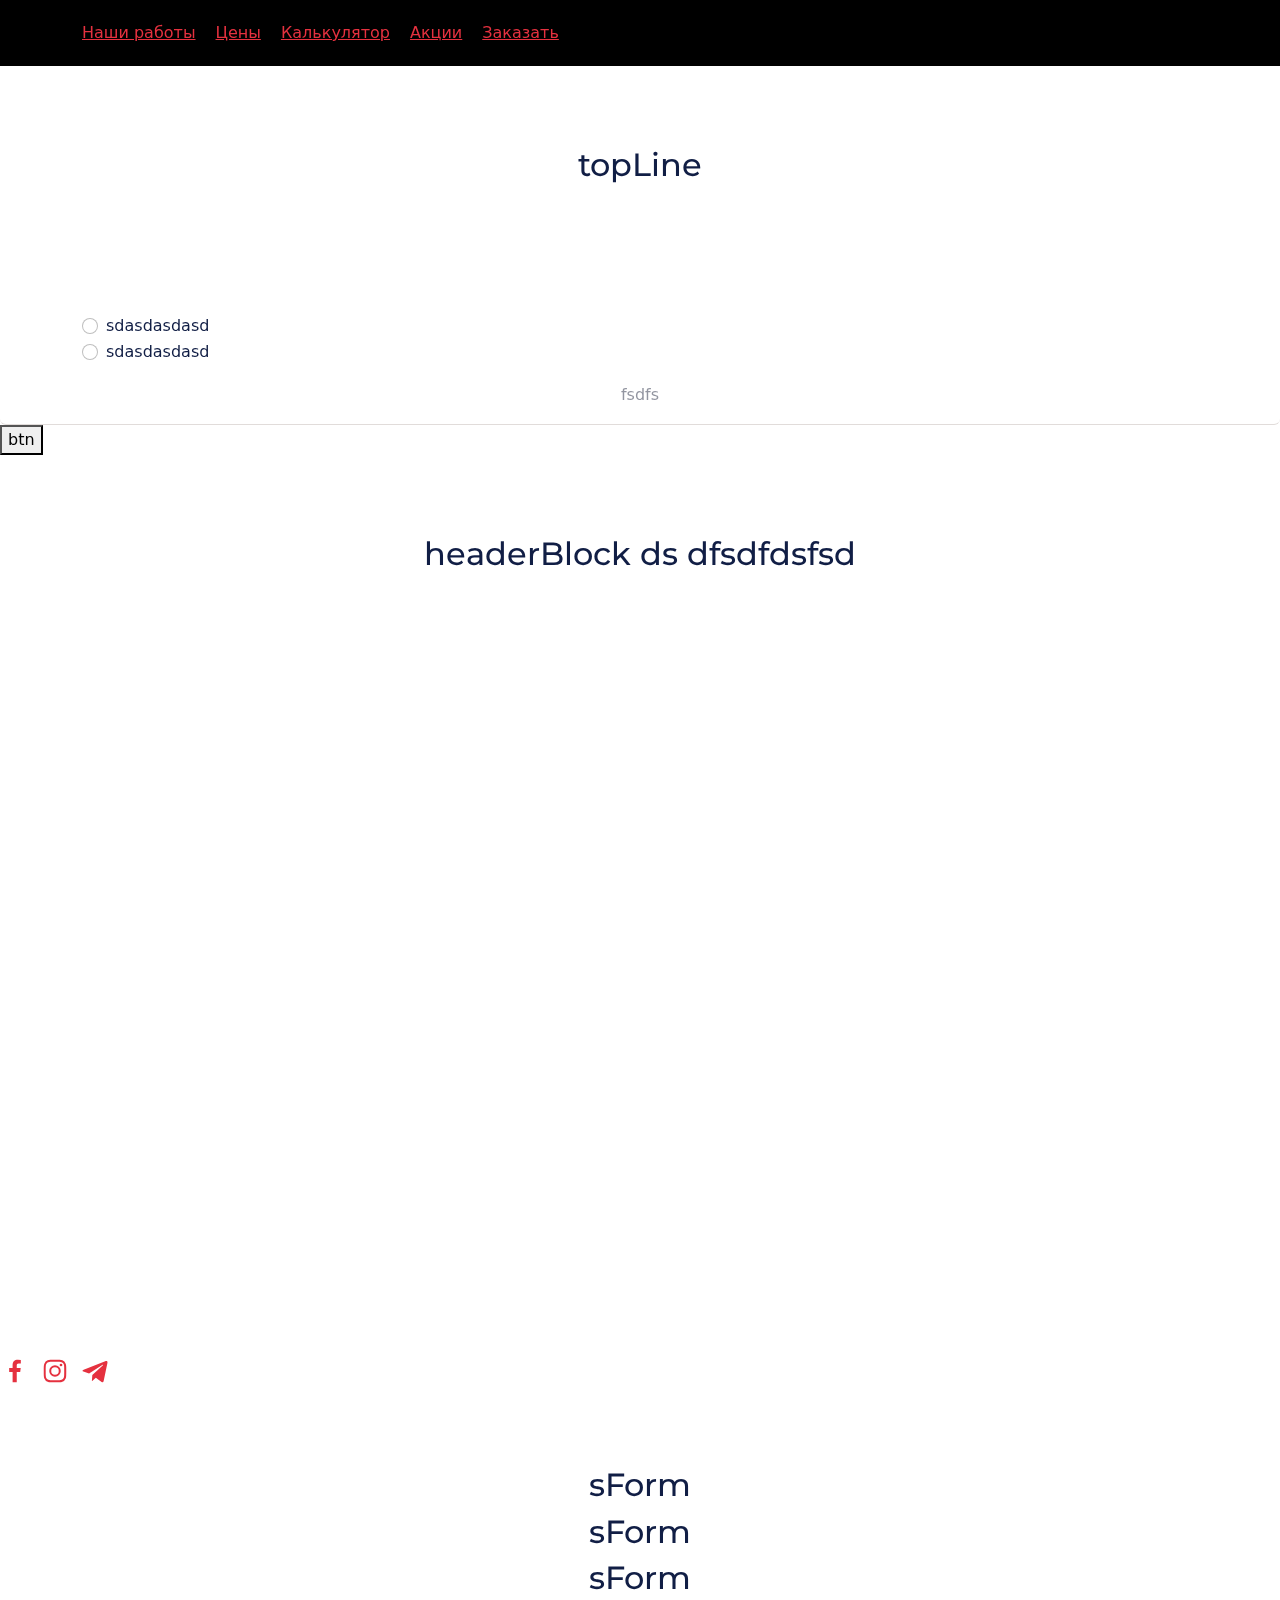
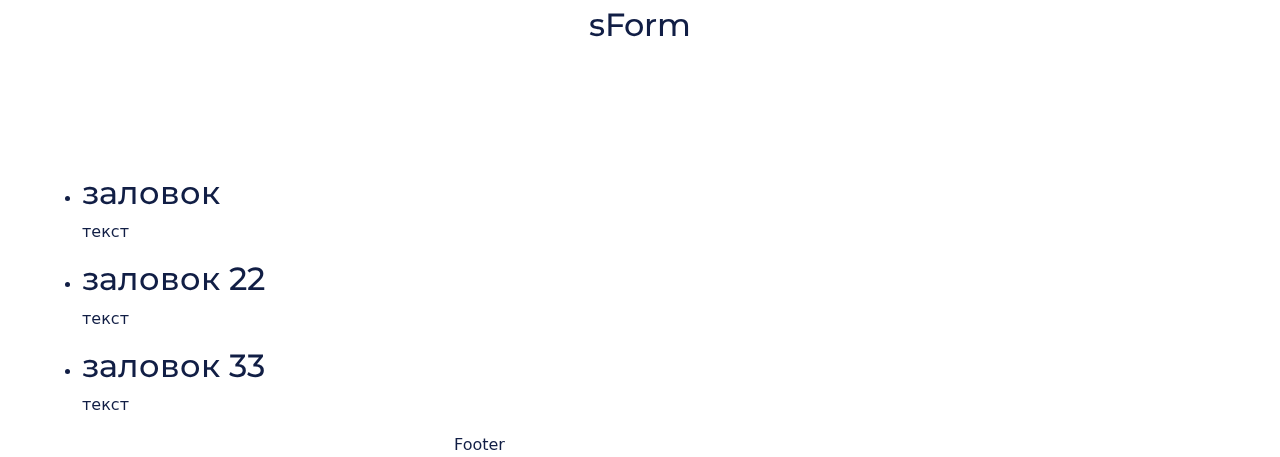
==== commit 10843615: "edit vars" ====
--- a/public/index.html
+++ b/public/index.html
@@ -8,7 +8,9 @@
 		<meta name="viewport" content="width=device-width,initial-scale=1.0,  shrink-to-fit=no">
 		<link type="image/ico" href="img/favicon.ico" rel="shortcut icon"><meta name="format-detection" content="telephone=no"> 
 		<link href="libs/swiper/swiper-bundle.min.css" rel="stylesheet"/>
-		<link href="libs/@fancyapps/ui/fancybox.css" rel="stylesheet"/>
+		<link href="libs/@fancyapps/ui/fancybox.css" rel="stylesheet"/><link rel="preconnect" href="https://fonts.googleapis.com">
+<link rel="preconnect" href="https://fonts.gstatic.com" crossorigin>
+<link href="https://fonts.googleapis.com/css2?family=Montserrat:wght@400;500;700&display=swap" rel="stylesheet">
 		<link href="css/main.min.css" rel="stylesheet"/>
 	</head>
 	<body class="main-page">
@@ -60,12 +62,14 @@
 				<label class="custom-input form-check"><input class="custom-input__input form-check-input" name="radio" type="radio"/><span class="custom-input__text form-check-label">sdasdasdasd</span>
 				</label>
 			</div>
-			<form>
-				<div class="input-wrap form-group"><input class="input form-control" name="tel" type="tel" placeholder="fsdfs" required="required"/>
-				</div>
-				<!-- +e.input-wrap-->
-				<button> btn</button>
-			</form>
+			<div class="form-wrap">
+				<form>
+					<div class="form-wrap__input-wrap form-group"><input class="form-wrap__input form-control" name="tel" type="tel" placeholder="fsdfs" required="required"/>
+					</div>
+					<!-- +e.input-wrap-->
+					<button> btn</button>
+				</form>
+			</div>
 			<!-- start headerBlock-->
 			<div class="headerBlock section" id="headerBlock">
 				<div class="container">
@@ -131,7 +135,7 @@
 				</div>
 			</footer>
 		</div>
-		<!--  start modals--><a class="link-modal-js" href="modal-call">modal-call </a>
+		<!--  start modals-->
 		<div id="modal-call" style="display: none">
 			<div class="modal-win">
 				<div class="form-wrap">
--- a/public/css/main.min.css
+++ b/public/css/main.min.css
@@ -1 +1 @@
-@charset "UTF-8";.icon{fill:currentColor;display:inline-block;height:1em;width:1em}.icon-basket{font-size:2.4rem;width:.9166666667em}.icon-check{font-size:2.7rem;width:1em}.icon-fb,.icon-instagram{font-size:2.4rem;width:1em}.icon-telegram,.icon-viber{font-size:1.6rem;width:1em}.icon-vk{font-size:2.4rem;width:1em}.icon-whatsapp{font-size:1.6rem;width:1em}:root{--bs-blue:#0d6efd;--bs-indigo:#6610f2;--bs-purple:#6f42c1;--bs-pink:#d63384;--bs-red:#dc3545;--bs-orange:#fd7e14;--bs-yellow:#ffc107;--bs-green:#198754;--bs-teal:#20c997;--bs-cyan:#0dcaf0;--bs-black:#000;--bs-white:#fff;--bs-gray:#6c757d;--bs-gray-dark:#343a40;--bs-gray-100:#f8f9fa;--bs-gray-200:#e9ecef;--bs-gray-300:#dee2e6;--bs-gray-400:#ced4da;--bs-gray-500:#adb5bd;--bs-gray-600:#6c757d;--bs-gray-700:#495057;--bs-gray-800:#343a40;--bs-gray-900:#212529;--bs-primary:#0d6efd;--bs-secondary:#6c757d;--bs-danger:#dc3545;--bs-primary-rgb:13,110,253;--bs-secondary-rgb:108,117,125;--bs-danger-rgb:220,53,69;--bs-white-rgb:255,255,255;--bs-black-rgb:0,0,0;--bs-body-color-rgb:33,37,41;--bs-body-bg-rgb:255,255,255;--bs-font-sans-serif:"roboto",system-ui,-apple-system,"Segoe UI",Roboto,"Helvetica Neue",Arial,"Noto Sans","Liberation Sans",sans-serif,"Apple Color Emoji","Segoe UI Emoji","Segoe UI Symbol","Noto Color Emoji";--bs-font-monospace:SFMono-Regular,Menlo,Monaco,Consolas,"Liberation Mono","Courier New",monospace;--bs-gradient:linear-gradient(180deg,hsla(0,0%,100%,.15),hsla(0,0%,100%,0));--bs-body-font-family:var(--bs-font-sans-serif);--bs-body-font-size:1rem;--bs-body-font-weight:400;--bs-body-line-height:1.5;--bs-body-color:#212529;--bs-body-bg:#fff;--bs-border-width:1px;--bs-border-style:solid;--bs-border-color:#dee2e6;--bs-border-color-translucent:rgba(0,0,0,.175);--bs-border-radius:0.375rem;--bs-border-radius-sm:0.25rem;--bs-border-radius-lg:0.5rem;--bs-border-radius-xl:1rem;--bs-border-radius-2xl:2rem;--bs-border-radius-pill:50rem;--bs-heading-color: ;--bs-link-color:#0d6efd;--bs-link-hover-color:#0a58ca;--bs-code-color:#d63384;--bs-highlight-bg:#fff3cd}*,:after,:before{box-sizing:border-box}body{-webkit-text-size-adjust:100%;-webkit-tap-highlight-color:rgba(0,0,0,0);background-color:var(--bs-body-bg);color:var(--bs-body-color);font-family:var(--bs-body-font-family);font-size:var(--bs-body-font-size);font-weight:var(--bs-body-font-weight);line-height:var(--bs-body-line-height);margin:0;text-align:var(--bs-body-text-align)}hr{border:0;border-top:1px solid;color:inherit;margin:1rem 0;opacity:.25}.h1,.h2,.h3,.h4,.h5,.h6,h1,h2,h3,h4,h5,h6{color:var(--bs-heading-color);font-weight:500;line-height:1.2;margin-bottom:.5rem;margin-top:0}.h1,h1{font-size:calc(1.375rem + 1.5vw)}.h2,h2{font-size:calc(1.325rem + .9vw)}.h3,h3{font-size:calc(1.3rem + .6vw)}.h4,h4{font-size:calc(1.275rem + .3vw)}.h5,h5{font-size:1.25rem}.h6,h6{font-size:1rem}p{margin-bottom:1rem;margin-top:0}abbr[title]{cursor:help;-webkit-text-decoration:underline dotted;text-decoration:underline dotted;-webkit-text-decoration-skip-ink:none;text-decoration-skip-ink:none}address{font-style:normal;line-height:inherit;margin-bottom:1rem}ol,ul{padding-left:2rem}dl,ol,ul{margin-bottom:1rem;margin-top:0}ol ol,ol ul,ul ol,ul ul{margin-bottom:0}dt{font-weight:700}dd{margin-bottom:.5rem;margin-left:0}blockquote{margin:0 0 1rem}b,strong{font-weight:bolder}.small,small{font-size:.875em}.mark,mark{background-color:var(--bs-highlight-bg);padding:.1875em}sub,sup{font-size:.75em;line-height:0;position:relative;vertical-align:baseline}sub{bottom:-.25em}sup{top:-.5em}a{color:var(--bs-link-color);text-decoration:underline}a:hover{color:var(--bs-link-hover-color)}a:not([href]):not([class]),a:not([href]):not([class]):hover{color:inherit;text-decoration:none}code,kbd,pre,samp{font-family:var(--bs-font-monospace);font-size:1em}pre{display:block;font-size:.875em;margin-bottom:1rem;margin-top:0;overflow:auto}pre code{color:inherit;font-size:inherit;word-break:normal}code{word-wrap:break-word;color:var(--bs-code-color);font-size:.875em}a>code{color:inherit}kbd{background-color:var(--bs-body-color);border-radius:.25rem;color:var(--bs-body-bg);font-size:.875em;padding:.1875rem .375rem}kbd kbd{font-size:1em;padding:0}figure{margin:0 0 1rem}img,svg{vertical-align:middle}table{border-collapse:collapse;caption-side:bottom}caption{color:rgba(var(--bs-body-color-rgb),.75);padding-bottom:.5rem;padding-top:.5rem;text-align:left}th{text-align:inherit;text-align:-webkit-match-parent}tbody,td,tfoot,th,thead,tr{border:0 solid;border-color:inherit}label{display:inline-block}button{border-radius:0}button:focus:not(:focus-visible){outline:0}button,input,optgroup,select,textarea{font-family:inherit;font-size:inherit;line-height:inherit;margin:0}button,select{text-transform:none}[role=button]{cursor:pointer}select{word-wrap:normal}select:disabled{opacity:1}[list]:not([type=date]):not([type=datetime-local]):not([type=month]):not([type=week]):not([type=time])::-webkit-calendar-picker-indicator{display:none!important}[type=button],[type=reset],[type=submit],button{-webkit-appearance:button}[type=button]:not(:disabled),[type=reset]:not(:disabled),[type=submit]:not(:disabled),button:not(:disabled){cursor:pointer}::-moz-focus-inner{border-style:none;padding:0}textarea{resize:vertical}fieldset{border:0;margin:0;min-width:0;padding:0}legend{float:left;font-size:calc(1.275rem + .3vw);line-height:inherit;margin-bottom:.5rem;padding:0;width:100%}legend+*{clear:left}::-webkit-datetime-edit-day-field,::-webkit-datetime-edit-fields-wrapper,::-webkit-datetime-edit-hour-field,::-webkit-datetime-edit-minute,::-webkit-datetime-edit-month-field,::-webkit-datetime-edit-text,::-webkit-datetime-edit-year-field{padding:0}::-webkit-inner-spin-button{height:auto}[type=search]{-webkit-appearance:textfield;outline-offset:-2px}::-webkit-search-decoration{-webkit-appearance:none}::-webkit-color-swatch-wrapper{padding:0}::-webkit-file-upload-button{-webkit-appearance:button;font:inherit}::file-selector-button{-webkit-appearance:button;font:inherit}output{display:inline-block}iframe{border:0}summary{cursor:pointer;display:list-item}progress{vertical-align:baseline}[hidden]{display:none!important}.lead{font-size:1.25rem;font-weight:300}.display-1{font-size:calc(1.625rem + 4.5vw);font-weight:300;line-height:1.2}.display-2{font-size:calc(1.575rem + 3.9vw);font-weight:300;line-height:1.2}.display-3{font-size:calc(1.525rem + 3.3vw);font-weight:300;line-height:1.2}.display-4{font-size:calc(1.475rem + 2.7vw);font-weight:300;line-height:1.2}.display-5{font-size:calc(1.425rem + 2.1vw);font-weight:300;line-height:1.2}.display-6{font-size:calc(1.375rem + 1.5vw);font-weight:300;line-height:1.2}.list-inline,.list-unstyled{list-style:none;padding-left:0}.list-inline-item{display:inline-block}.list-inline-item:not(:last-child){margin-right:.5rem}.initialism{font-size:.875em;text-transform:uppercase}.blockquote{font-size:1.25rem;margin-bottom:1rem}.blockquote>:last-child{margin-bottom:0}.blockquote-footer{color:#6c757d;font-size:.875em;margin-bottom:1rem;margin-top:-1rem}.blockquote-footer:before{content:"— "}.container,.container-fluid,.container-lg,.container-md,.container-sm,.container-xl,.container-xxl{--bs-gutter-x:1.5rem;--bs-gutter-y:0;margin-left:auto;margin-right:auto;padding-left:calc(var(--bs-gutter-x)*.5);padding-right:calc(var(--bs-gutter-x)*.5);width:100%}.row{--bs-gutter-x:1.5rem;--bs-gutter-y:0;display:flex;flex-wrap:wrap;margin-left:calc(var(--bs-gutter-x)*-.5);margin-right:calc(var(--bs-gutter-x)*-.5);margin-top:calc(var(--bs-gutter-y)*-1)}.row>*{flex-shrink:0;margin-top:var(--bs-gutter-y);max-width:100%;padding-left:calc(var(--bs-gutter-x)*.5);padding-right:calc(var(--bs-gutter-x)*.5);width:100%}.col{flex:1 0 0%}.row-cols-auto>*{flex:0 0 auto;width:auto}.row-cols-1>*{flex:0 0 auto;width:100%}.row-cols-2>*{flex:0 0 auto;width:50%}.row-cols-3>*{flex:0 0 auto;width:33.3333333333%}.row-cols-4>*{flex:0 0 auto;width:25%}.row-cols-5>*{flex:0 0 auto;width:20%}.row-cols-6>*{flex:0 0 auto;width:16.6666666667%}.col-auto{flex:0 0 auto;width:auto}.col-1{flex:0 0 auto;width:8.33333333%}.col-2{flex:0 0 auto;width:16.66666667%}.col-3{flex:0 0 auto;width:25%}.col-4{flex:0 0 auto;width:33.33333333%}.col-5{flex:0 0 auto;width:41.66666667%}.col-6{flex:0 0 auto;width:50%}.col-7{flex:0 0 auto;width:58.33333333%}.col-8{flex:0 0 auto;width:66.66666667%}.col-9{flex:0 0 auto;width:75%}.col-10{flex:0 0 auto;width:83.33333333%}.col-11{flex:0 0 auto;width:91.66666667%}.col-12{flex:0 0 auto;width:100%}.offset-1{margin-left:8.33333333%}.offset-2{margin-left:16.66666667%}.offset-3{margin-left:25%}.offset-4{margin-left:33.33333333%}.offset-5{margin-left:41.66666667%}.offset-6{margin-left:50%}.offset-7{margin-left:58.33333333%}.offset-8{margin-left:66.66666667%}.offset-9{margin-left:75%}.offset-10{margin-left:83.33333333%}.offset-11{margin-left:91.66666667%}.g-0,.gx-0{--bs-gutter-x:0}.g-0,.gy-0{--bs-gutter-y:0}.g-1,.gx-1{--bs-gutter-x:0.25rem}.g-1,.gy-1{--bs-gutter-y:0.25rem}.g-2,.gx-2{--bs-gutter-x:0.5rem}.g-2,.gy-2{--bs-gutter-y:0.5rem}.g-3,.gx-3{--bs-gutter-x:1rem}.g-3,.gy-3{--bs-gutter-y:1rem}.g-4,.gx-4{--bs-gutter-x:1.5rem}.g-4,.gy-4{--bs-gutter-y:1.5rem}.g-5,.gx-5{--bs-gutter-x:3rem}.g-5,.gy-5{--bs-gutter-y:3rem}.form-label{margin-bottom:.5rem}.col-form-label{font-size:inherit;line-height:1.5;margin-bottom:0;padding-bottom:calc(.375rem + 1px);padding-top:calc(.375rem + 1px)}.col-form-label-lg{font-size:1.25rem;padding-bottom:calc(.5rem + 1px);padding-top:calc(.5rem + 1px)}.col-form-label-sm{font-size:.875rem;padding-bottom:calc(.25rem + 1px);padding-top:calc(.25rem + 1px)}.form-text{color:rgba(var(--bs-body-color-rgb),.75);font-size:.875em;margin-top:.25rem}.form-control{-webkit-appearance:none;-moz-appearance:none;appearance:none;background-clip:padding-box;background-color:#fff;border:1px solid #ced4da;border-radius:.375rem;color:#212529;display:block;font-size:1rem;font-weight:400;line-height:1.5;padding:.375rem .75rem;transition:border-color .15s ease-in-out,box-shadow .15s ease-in-out;width:100%}.form-control[type=file]{overflow:hidden}.form-control[type=file]:not(:disabled):not([readonly]){cursor:pointer}.form-control:focus{background-color:#fff;border-color:#86b7fe;box-shadow:0 0 0 .25rem rgba(13,110,253,.25);color:#212529;outline:0}.form-control::-webkit-date-and-time-value{height:1.5em}.form-control::-moz-placeholder{color:#6c757d;opacity:1}.form-control::placeholder{color:#6c757d;opacity:1}.form-control:disabled,.form-control[readonly]{background-color:#e9ecef;opacity:1}.form-control::-webkit-file-upload-button{-webkit-margin-end:.75rem;background-color:#e9ecef;border:0 solid;border-color:inherit;border-inline-end-width:1px;border-radius:0;color:#212529;margin:-.375rem -.75rem;margin-inline-end:.75rem;padding:.375rem .75rem;pointer-events:none;-webkit-transition:color .15s ease-in-out,background-color .15s ease-in-out,border-color .15s ease-in-out,box-shadow .15s ease-in-out;transition:color .15s ease-in-out,background-color .15s ease-in-out,border-color .15s ease-in-out,box-shadow .15s ease-in-out}.form-control::file-selector-button{-webkit-margin-end:.75rem;background-color:#e9ecef;border:0 solid;border-color:inherit;border-inline-end-width:1px;border-radius:0;color:#212529;margin:-.375rem -.75rem;margin-inline-end:.75rem;padding:.375rem .75rem;pointer-events:none;transition:color .15s ease-in-out,background-color .15s ease-in-out,border-color .15s ease-in-out,box-shadow .15s ease-in-out}.form-control:hover:not(:disabled):not([readonly])::-webkit-file-upload-button{background-color:#dde0e3}.form-control:hover:not(:disabled):not([readonly])::file-selector-button{background-color:#dde0e3}.form-control-plaintext{background-color:transparent;border:solid transparent;border-width:1px 0;color:#212529;display:block;line-height:1.5;margin-bottom:0;padding:.375rem 0;width:100%}.form-control-plaintext.form-control-lg,.form-control-plaintext.form-control-sm{padding-left:0;padding-right:0}.form-control-sm{border-radius:.25rem;font-size:.875rem;min-height:calc(1.5em + .5rem + 2px);padding:.25rem .5rem}.form-control-sm::-webkit-file-upload-button{-webkit-margin-end:.5rem;margin:-.25rem -.5rem;margin-inline-end:.5rem;padding:.25rem .5rem}.form-control-sm::file-selector-button{-webkit-margin-end:.5rem;margin:-.25rem -.5rem;margin-inline-end:.5rem;padding:.25rem .5rem}.form-control-lg{border-radius:.5rem;font-size:1.25rem;min-height:calc(1.5em + 1rem + 2px);padding:.5rem 1rem}.form-control-lg::-webkit-file-upload-button{-webkit-margin-end:1rem;margin:-.5rem -1rem;margin-inline-end:1rem;padding:.5rem 1rem}.form-control-lg::file-selector-button{-webkit-margin-end:1rem;margin:-.5rem -1rem;margin-inline-end:1rem;padding:.5rem 1rem}textarea.form-control{min-height:calc(1.5em + .75rem + 2px)}textarea.form-control-sm{min-height:calc(1.5em + .5rem + 2px)}textarea.form-control-lg{min-height:calc(1.5em + 1rem + 2px)}.form-control-color{height:auto;padding:.375rem;width:3rem}.form-control-color:not(:disabled):not([readonly]){cursor:pointer}.form-control-color::-moz-color-swatch{border-radius:.375rem;height:1.5em}.form-control-color::-webkit-color-swatch{border-radius:.375rem;height:1.5em}.form-select,.select2-container--default .select2-selection--single{-moz-padding-start:calc(.75rem - 3px);-webkit-appearance:none;-moz-appearance:none;appearance:none;background-color:#fff;background-image:url("data:image/svg+xml;charset=utf-8,%3Csvg xmlns='http://www.w3.org/2000/svg' viewBox='0 0 16 16'%3E%3Cpath fill='none' stroke='%23343a40' stroke-linecap='round' stroke-linejoin='round' stroke-width='2' d='m2 5 6 6 6-6'/%3E%3C/svg%3E");background-position:right .75rem center;background-repeat:no-repeat;background-size:16px 12px;border:1px solid #ced4da;border-radius:.375rem;color:#212529;display:block;font-size:1rem;font-weight:400;line-height:1.5;padding:.375rem 2.25rem .375rem .75rem;transition:border-color .15s ease-in-out,box-shadow .15s ease-in-out;width:100%}.form-select:focus,.select2-container--default .select2-selection--single:focus{border-color:#86b7fe;box-shadow:0 0 0 .25rem rgba(13,110,253,.25);outline:0}.form-select[multiple],.form-select[size]:not([size="1"]),.select2-container--default [multiple].select2-selection--single,.select2-container--default [size].select2-selection--single:not([size="1"]){background-image:none;padding-right:.75rem}.form-select:disabled,.select2-container--default .select2-selection--single:disabled{background-color:#e9ecef}.form-select:-moz-focusring,.select2-container--default .select2-selection--single:-moz-focusring{color:transparent;text-shadow:0 0 0 #212529}.form-select-sm{border-radius:.25rem;font-size:.875rem;padding-bottom:.25rem;padding-left:.5rem;padding-top:.25rem}.form-select-lg{border-radius:.5rem;font-size:1.25rem;padding-bottom:.5rem;padding-left:1rem;padding-top:.5rem}.form-check{display:block;margin-bottom:.125rem;min-height:1.5rem;padding-left:1.5em}.form-check .form-check-input{float:left;margin-left:-1.5em}.form-check-reverse{padding-left:0;padding-right:1.5em;text-align:right}.form-check-reverse .form-check-input{float:right;margin-left:0;margin-right:-1.5em}.form-check-input{color-adjust:exact;-webkit-appearance:none;-moz-appearance:none;appearance:none;background-color:#fff;background-position:50%;background-repeat:no-repeat;background-size:contain;border:1px solid rgba(0,0,0,.25);height:1em;margin-top:.25em;-webkit-print-color-adjust:exact;print-color-adjust:exact;vertical-align:top;width:1em}.form-check-input[type=checkbox]{border-radius:.25em}.form-check-input[type=radio]{border-radius:50%}.form-check-input:active{filter:brightness(90%)}.form-check-input:focus{border-color:#86b7fe;box-shadow:0 0 0 .25rem rgba(13,110,253,.25);outline:0}.form-check-input:checked{background-color:#0d6efd;border-color:#0d6efd}.form-check-input:checked[type=checkbox]{background-image:url("data:image/svg+xml;charset=utf-8,%3Csvg xmlns='http://www.w3.org/2000/svg' viewBox='0 0 20 20'%3E%3Cpath fill='none' stroke='%23fff' stroke-linecap='round' stroke-linejoin='round' stroke-width='3' d='m6 10 3 3 6-6'/%3E%3C/svg%3E")}.form-check-input:checked[type=radio]{background-image:url("data:image/svg+xml;charset=utf-8,%3Csvg xmlns='http://www.w3.org/2000/svg' viewBox='-4 -4 8 8'%3E%3Ccircle r='2' fill='%23fff'/%3E%3C/svg%3E")}.form-check-input[type=checkbox]:indeterminate{background-color:#0d6efd;background-image:url("data:image/svg+xml;charset=utf-8,%3Csvg xmlns='http://www.w3.org/2000/svg' viewBox='0 0 20 20'%3E%3Cpath fill='none' stroke='%23fff' stroke-linecap='round' stroke-linejoin='round' stroke-width='3' d='M6 10h8'/%3E%3C/svg%3E");border-color:#0d6efd}.form-check-input:disabled{filter:none;opacity:.5;pointer-events:none}.form-check-input:disabled~.form-check-label,.form-check-input[disabled]~.form-check-label{cursor:default;opacity:.5}.form-switch{padding-left:2.5em}.form-switch .form-check-input{background-image:url("data:image/svg+xml;charset=utf-8,%3Csvg xmlns='http://www.w3.org/2000/svg' viewBox='-4 -4 8 8'%3E%3Ccircle r='3' fill='rgba(0, 0, 0, 0.25)'/%3E%3C/svg%3E");background-position:0;border-radius:2em;margin-left:-2.5em;transition:background-position .15s ease-in-out;width:2em}.form-switch .form-check-input:focus{background-image:url("data:image/svg+xml;charset=utf-8,%3Csvg xmlns='http://www.w3.org/2000/svg' viewBox='-4 -4 8 8'%3E%3Ccircle r='3' fill='%2386b7fe'/%3E%3C/svg%3E")}.form-switch .form-check-input:checked{background-image:url("data:image/svg+xml;charset=utf-8,%3Csvg xmlns='http://www.w3.org/2000/svg' viewBox='-4 -4 8 8'%3E%3Ccircle r='3' fill='%23fff'/%3E%3C/svg%3E");background-position:100%}.form-switch.form-check-reverse{padding-left:0;padding-right:2.5em}.form-switch.form-check-reverse .form-check-input{margin-left:0;margin-right:-2.5em}.form-check-inline{display:inline-block;margin-right:1rem}.btn-check{clip:rect(0,0,0,0);pointer-events:none;position:absolute}.btn-check:disabled+.btn,.btn-check[disabled]+.btn{filter:none;opacity:.65;pointer-events:none}.form-range{-webkit-appearance:none;-moz-appearance:none;appearance:none;background-color:transparent;height:1.5rem;padding:0;width:100%}.form-range:focus{outline:0}.form-range:focus::-webkit-slider-thumb{box-shadow:0 0 0 1px #fff,0 0 0 .25rem rgba(13,110,253,.25)}.form-range:focus::-moz-range-thumb{box-shadow:0 0 0 1px #fff,0 0 0 .25rem rgba(13,110,253,.25)}.form-range::-moz-focus-outer{border:0}.form-range::-webkit-slider-thumb{-webkit-appearance:none;appearance:none;background-color:#0d6efd;border:0;border-radius:1rem;height:1rem;margin-top:-.25rem;-webkit-transition:background-color .15s ease-in-out,border-color .15s ease-in-out,box-shadow .15s ease-in-out;transition:background-color .15s ease-in-out,border-color .15s ease-in-out,box-shadow .15s ease-in-out;width:1rem}.form-range::-webkit-slider-thumb:active{background-color:#b6d4fe}.form-range::-webkit-slider-runnable-track{background-color:#dee2e6;border-color:transparent;border-radius:1rem;color:transparent;cursor:pointer;height:.5rem;width:100%}.form-range::-moz-range-thumb{-moz-appearance:none;appearance:none;background-color:#0d6efd;border:0;border-radius:1rem;height:1rem;-moz-transition:background-color .15s ease-in-out,border-color .15s ease-in-out,box-shadow .15s ease-in-out;transition:background-color .15s ease-in-out,border-color .15s ease-in-out,box-shadow .15s ease-in-out;width:1rem}.form-range::-moz-range-thumb:active{background-color:#b6d4fe}.form-range::-moz-range-track{background-color:#dee2e6;border-color:transparent;border-radius:1rem;color:transparent;cursor:pointer;height:.5rem;width:100%}.form-range:disabled{pointer-events:none}.form-range:disabled::-webkit-slider-thumb{background-color:#adb5bd}.form-range:disabled::-moz-range-thumb{background-color:#adb5bd}.form-floating{position:relative}.form-floating>.form-control,.form-floating>.form-control-plaintext,.form-floating>.form-select,.select2-container--default .form-floating>.select2-selection--single{height:calc(3.5rem + 2px);line-height:1.25}.form-floating>label{border:1px solid transparent;height:100%;left:0;padding:1rem .75rem;pointer-events:none;position:absolute;top:0;transform-origin:0 0;transition:opacity .1s ease-in-out,transform .1s ease-in-out}.form-floating>.form-control,.form-floating>.form-control-plaintext{padding:1rem .75rem}.form-floating>.form-control-plaintext::-moz-placeholder,.form-floating>.form-control::-moz-placeholder{color:transparent}.form-floating>.form-control-plaintext::placeholder,.form-floating>.form-control::placeholder{color:transparent}.form-floating>.form-control-plaintext:not(:-moz-placeholder-shown),.form-floating>.form-control:not(:-moz-placeholder-shown){padding-bottom:.625rem;padding-top:1.625rem}.form-floating>.form-control-plaintext:focus,.form-floating>.form-control-plaintext:not(:placeholder-shown),.form-floating>.form-control:focus,.form-floating>.form-control:not(:placeholder-shown){padding-bottom:.625rem;padding-top:1.625rem}.form-floating>.form-control-plaintext:-webkit-autofill,.form-floating>.form-control:-webkit-autofill{padding-bottom:.625rem;padding-top:1.625rem}.form-floating>.form-select,.select2-container--default .form-floating>.select2-selection--single{padding-bottom:.625rem;padding-top:1.625rem}.form-floating>.form-control:not(:-moz-placeholder-shown)~label{opacity:.65;transform:scale(.85) translateY(-.5rem) translateX(.15rem)}.form-floating>.form-control-plaintext~label,.form-floating>.form-control:focus~label,.form-floating>.form-control:not(:placeholder-shown)~label,.form-floating>.form-select~label,.select2-container--default .form-floating>.select2-selection--single~label{opacity:.65;transform:scale(.85) translateY(-.5rem) translateX(.15rem)}.form-floating>.form-control:-webkit-autofill~label{opacity:.65;transform:scale(.85) translateY(-.5rem) translateX(.15rem)}.form-floating>.form-control-plaintext~label{border-width:1px 0}.input-group{align-items:stretch;display:flex;flex-wrap:wrap;position:relative;width:100%}.input-group>.form-control,.input-group>.form-select,.select2-container--default .input-group>.select2-selection--single{flex:1 1 auto;min-width:0;position:relative;width:1%}.input-group>.form-control:focus,.input-group>.form-select:focus,.select2-container--default .input-group>.select2-selection--single:focus{z-index:3}.input-group .btn{position:relative;z-index:2}.input-group .btn:focus{z-index:3}.input-group-text{align-items:center;background-color:#e9ecef;border:1px solid #ced4da;border-radius:.375rem;color:#212529;display:flex;font-size:1rem;font-weight:400;line-height:1.5;padding:.375rem .75rem;text-align:center;white-space:nowrap}.input-group-lg>.btn,.input-group-lg>.form-control,.input-group-lg>.form-select,.input-group-lg>.input-group-text,.select2-container--default .input-group-lg>.select2-selection--single{border-radius:.5rem;font-size:1.25rem;padding:.5rem 1rem}.input-group-sm>.btn,.input-group-sm>.form-control,.input-group-sm>.form-select,.input-group-sm>.input-group-text,.select2-container--default .input-group-sm>.select2-selection--single{border-radius:.25rem;font-size:.875rem;padding:.25rem .5rem}.input-group-lg>.form-select,.input-group-sm>.form-select,.select2-container--default .input-group-lg>.select2-selection--single,.select2-container--default .input-group-sm>.select2-selection--single{padding-right:3rem}.input-group.has-validation>.dropdown-toggle:nth-last-child(n+4),.input-group.has-validation>:nth-last-child(n+3):not(.dropdown-toggle):not(.dropdown-menu),.input-group:not(.has-validation)>.dropdown-toggle:nth-last-child(n+3),.input-group:not(.has-validation)>:not(:last-child):not(.dropdown-toggle):not(.dropdown-menu){border-bottom-right-radius:0;border-top-right-radius:0}.input-group>:not(:first-child):not(.dropdown-menu):not(.valid-tooltip):not(.valid-feedback):not(.invalid-tooltip):not(.invalid-feedback){border-bottom-left-radius:0;border-top-left-radius:0;margin-left:-1px}.valid-feedback{color:#198754;display:none;font-size:.875em;margin-top:.25rem;width:100%}.valid-tooltip{background-color:rgba(25,135,84,.9);border-radius:.375rem;color:#fff;display:none;font-size:.875rem;margin-top:.1rem;max-width:100%;padding:.25rem .5rem;position:absolute;top:100%;z-index:5}.is-valid~.valid-feedback,.is-valid~.valid-tooltip,.was-validated :valid~.valid-feedback,.was-validated :valid~.valid-tooltip{display:block}.form-control.is-valid,.was-validated .form-control:valid{background-image:url("data:image/svg+xml;charset=utf-8,%3Csvg xmlns='http://www.w3.org/2000/svg' viewBox='0 0 8 8'%3E%3Cpath fill='%23198754' d='M2.3 6.73.6 4.53c-.4-1.04.46-1.4 1.1-.8l1.1 1.4 3.4-3.8c.6-.63 1.6-.27 1.2.7l-4 4.6c-.43.5-.8.4-1.1.1z'/%3E%3C/svg%3E");background-position:right calc(.375em + .1875rem) center;background-repeat:no-repeat;background-size:calc(.75em + .375rem) calc(.75em + .375rem);border-color:#198754;padding-right:calc(1.5em + .75rem)}.form-control.is-valid:focus,.was-validated .form-control:valid:focus{border-color:#198754;box-shadow:0 0 0 .25rem rgba(25,135,84,.25)}.was-validated textarea.form-control:valid,textarea.form-control.is-valid{background-position:top calc(.375em + .1875rem) right calc(.375em + .1875rem);padding-right:calc(1.5em + .75rem)}.form-select.is-valid,.select2-container--default .is-valid.select2-selection--single,.select2-container--default .was-validated .select2-selection--single:valid,.was-validated .form-select:valid,.was-validated .select2-container--default .select2-selection--single:valid{border-color:#198754}.form-select.is-valid:not([multiple]):not([size]),.form-select.is-valid:not([multiple])[size="1"],.select2-container--default .is-valid.select2-selection--single:not([multiple]):not([size]),.select2-container--default .is-valid.select2-selection--single:not([multiple])[size="1"],.select2-container--default .was-validated .select2-selection--single:valid:not([multiple]):not([size]),.select2-container--default .was-validated .select2-selection--single:valid:not([multiple])[size="1"],.was-validated .form-select:valid:not([multiple]):not([size]),.was-validated .form-select:valid:not([multiple])[size="1"],.was-validated .select2-container--default .select2-selection--single:valid:not([multiple]):not([size]),.was-validated .select2-container--default .select2-selection--single:valid:not([multiple])[size="1"]{background-image:url("data:image/svg+xml;charset=utf-8,%3Csvg xmlns='http://www.w3.org/2000/svg' viewBox='0 0 16 16'%3E%3Cpath fill='none' stroke='%23343a40' stroke-linecap='round' stroke-linejoin='round' stroke-width='2' d='m2 5 6 6 6-6'/%3E%3C/svg%3E"),url("data:image/svg+xml;charset=utf-8,%3Csvg xmlns='http://www.w3.org/2000/svg' viewBox='0 0 8 8'%3E%3Cpath fill='%23198754' d='M2.3 6.73.6 4.53c-.4-1.04.46-1.4 1.1-.8l1.1 1.4 3.4-3.8c.6-.63 1.6-.27 1.2.7l-4 4.6c-.43.5-.8.4-1.1.1z'/%3E%3C/svg%3E");background-position:right .75rem center,center right 2.25rem;background-size:16px 12px,calc(.75em + .375rem) calc(.75em + .375rem);padding-right:4.125rem}.form-select.is-valid:focus,.select2-container--default .is-valid.select2-selection--single:focus,.select2-container--default .was-validated .select2-selection--single:valid:focus,.was-validated .form-select:valid:focus,.was-validated .select2-container--default .select2-selection--single:valid:focus{border-color:#198754;box-shadow:0 0 0 .25rem rgba(25,135,84,.25)}.form-control-color.is-valid,.was-validated .form-control-color:valid{width:calc(3.75rem + 1.5em)}.form-check-input.is-valid,.was-validated .form-check-input:valid{border-color:#198754}.form-check-input.is-valid:checked,.was-validated .form-check-input:valid:checked{background-color:#198754}.form-check-input.is-valid:focus,.was-validated .form-check-input:valid:focus{box-shadow:0 0 0 .25rem rgba(25,135,84,.25)}.form-check-input.is-valid~.form-check-label,.was-validated .form-check-input:valid~.form-check-label{color:#198754}.form-check-inline .form-check-input~.valid-feedback{margin-left:.5em}.input-group .form-control.is-valid,.input-group .form-select.is-valid,.input-group .select2-container--default .is-valid.select2-selection--single,.select2-container--default .input-group .is-valid.select2-selection--single,.select2-container--default .was-validated .input-group .select2-selection--single:valid,.was-validated .input-group .form-control:valid,.was-validated .input-group .form-select:valid,.was-validated .input-group .select2-container--default .select2-selection--single:valid{z-index:1}.input-group .form-control.is-valid:focus,.input-group .form-select.is-valid:focus,.input-group .select2-container--default .is-valid.select2-selection--single:focus,.select2-container--default .input-group .is-valid.select2-selection--single:focus,.select2-container--default .was-validated .input-group .select2-selection--single:valid:focus,.was-validated .input-group .form-control:valid:focus,.was-validated .input-group .form-select:valid:focus,.was-validated .input-group .select2-container--default .select2-selection--single:valid:focus{z-index:3}.invalid-feedback{color:#dc3545;display:none;font-size:.875em;margin-top:.25rem;width:100%}.invalid-tooltip{background-color:rgba(220,53,69,.9);border-radius:.375rem;color:#fff;display:none;font-size:.875rem;margin-top:.1rem;max-width:100%;padding:.25rem .5rem;position:absolute;top:100%;z-index:5}.is-invalid~.invalid-feedback,.is-invalid~.invalid-tooltip,.was-validated :invalid~.invalid-feedback,.was-validated :invalid~.invalid-tooltip{display:block}.form-control.is-invalid,.was-validated .form-control:invalid{background-image:url("data:image/svg+xml;charset=utf-8,%3Csvg xmlns='http://www.w3.org/2000/svg' width='12' height='12' fill='none' stroke='%23dc3545'%3E%3Ccircle cx='6' cy='6' r='4.5'/%3E%3Cpath stroke-linejoin='round' d='M5.8 3.6h.4L6 6.5z'/%3E%3Ccircle cx='6' cy='8.2' r='.6' fill='%23dc3545' stroke='none'/%3E%3C/svg%3E");background-position:right calc(.375em + .1875rem) center;background-repeat:no-repeat;background-size:calc(.75em + .375rem) calc(.75em + .375rem);border-color:#dc3545;padding-right:calc(1.5em + .75rem)}.form-control.is-invalid:focus,.was-validated .form-control:invalid:focus{border-color:#dc3545;box-shadow:0 0 0 .25rem rgba(220,53,69,.25)}.was-validated textarea.form-control:invalid,textarea.form-control.is-invalid{background-position:top calc(.375em + .1875rem) right calc(.375em + .1875rem);padding-right:calc(1.5em + .75rem)}.form-select.is-invalid,.select2-container--default .is-invalid.select2-selection--single,.select2-container--default .was-validated .select2-selection--single:invalid,.was-validated .form-select:invalid,.was-validated .select2-container--default .select2-selection--single:invalid{border-color:#dc3545}.form-select.is-invalid:not([multiple]):not([size]),.form-select.is-invalid:not([multiple])[size="1"],.select2-container--default .is-invalid.select2-selection--single:not([multiple]):not([size]),.select2-container--default .is-invalid.select2-selection--single:not([multiple])[size="1"],.select2-container--default .was-validated .select2-selection--single:invalid:not([multiple]):not([size]),.select2-container--default .was-validated .select2-selection--single:invalid:not([multiple])[size="1"],.was-validated .form-select:invalid:not([multiple]):not([size]),.was-validated .form-select:invalid:not([multiple])[size="1"],.was-validated .select2-container--default .select2-selection--single:invalid:not([multiple]):not([size]),.was-validated .select2-container--default .select2-selection--single:invalid:not([multiple])[size="1"]{background-image:url("data:image/svg+xml;charset=utf-8,%3Csvg xmlns='http://www.w3.org/2000/svg' viewBox='0 0 16 16'%3E%3Cpath fill='none' stroke='%23343a40' stroke-linecap='round' stroke-linejoin='round' stroke-width='2' d='m2 5 6 6 6-6'/%3E%3C/svg%3E"),url("data:image/svg+xml;charset=utf-8,%3Csvg xmlns='http://www.w3.org/2000/svg' width='12' height='12' fill='none' stroke='%23dc3545'%3E%3Ccircle cx='6' cy='6' r='4.5'/%3E%3Cpath stroke-linejoin='round' d='M5.8 3.6h.4L6 6.5z'/%3E%3Ccircle cx='6' cy='8.2' r='.6' fill='%23dc3545' stroke='none'/%3E%3C/svg%3E");background-position:right .75rem center,center right 2.25rem;background-size:16px 12px,calc(.75em + .375rem) calc(.75em + .375rem);padding-right:4.125rem}.form-select.is-invalid:focus,.select2-container--default .is-invalid.select2-selection--single:focus,.select2-container--default .was-validated .select2-selection--single:invalid:focus,.was-validated .form-select:invalid:focus,.was-validated .select2-container--default .select2-selection--single:invalid:focus{border-color:#dc3545;box-shadow:0 0 0 .25rem rgba(220,53,69,.25)}.form-control-color.is-invalid,.was-validated .form-control-color:invalid{width:calc(3.75rem + 1.5em)}.form-check-input.is-invalid,.was-validated .form-check-input:invalid{border-color:#dc3545}.form-check-input.is-invalid:checked,.was-validated .form-check-input:invalid:checked{background-color:#dc3545}.form-check-input.is-invalid:focus,.was-validated .form-check-input:invalid:focus{box-shadow:0 0 0 .25rem rgba(220,53,69,.25)}.form-check-input.is-invalid~.form-check-label,.was-validated .form-check-input:invalid~.form-check-label{color:#dc3545}.form-check-inline .form-check-input~.invalid-feedback{margin-left:.5em}.input-group .form-control.is-invalid,.input-group .form-select.is-invalid,.input-group .select2-container--default .is-invalid.select2-selection--single,.select2-container--default .input-group .is-invalid.select2-selection--single,.select2-container--default .was-validated .input-group .select2-selection--single:invalid,.was-validated .input-group .form-control:invalid,.was-validated .input-group .form-select:invalid,.was-validated .input-group .select2-container--default .select2-selection--single:invalid{z-index:2}.input-group .form-control.is-invalid:focus,.input-group .form-select.is-invalid:focus,.input-group .select2-container--default .is-invalid.select2-selection--single:focus,.select2-container--default .input-group .is-invalid.select2-selection--single:focus,.select2-container--default .was-validated .input-group .select2-selection--single:invalid:focus,.was-validated .input-group .form-control:invalid:focus,.was-validated .input-group .form-select:invalid:focus,.was-validated .input-group .select2-container--default .select2-selection--single:invalid:focus{z-index:3}.btn{--bs-btn-padding-x:0.75rem;--bs-btn-padding-y:0.375rem;--bs-btn-font-family: ;--bs-btn-font-size:1rem;--bs-btn-font-weight:400;--bs-btn-line-height:1.5;--bs-btn-color:#212529;--bs-btn-bg:transparent;--bs-btn-border-width:1px;--bs-btn-border-color:transparent;--bs-btn-border-radius:0.375rem;--bs-btn-box-shadow:inset 0 1px 0 hsla(0,0%,100%,.15),0 1px 1px rgba(0,0,0,.075);--bs-btn-disabled-opacity:0.65;--bs-btn-focus-box-shadow:0 0 0 0.25rem rgba(var(--bs-btn-focus-shadow-rgb),.5);background-color:var(--bs-btn-bg);border:var(--bs-btn-border-width) solid var(--bs-btn-border-color);border-radius:var(--bs-btn-border-radius);color:var(--bs-btn-color);cursor:pointer;display:inline-block;font-family:var(--bs-btn-font-family);font-size:var(--bs-btn-font-size);font-weight:var(--bs-btn-font-weight);line-height:var(--bs-btn-line-height);padding:var(--bs-btn-padding-y) var(--bs-btn-padding-x);text-align:center;text-decoration:none;transition:color .15s ease-in-out,background-color .15s ease-in-out,border-color .15s ease-in-out,box-shadow .15s ease-in-out;-webkit-user-select:none;-moz-user-select:none;user-select:none;vertical-align:middle}.btn-check:focus+.btn,.btn:focus,.btn:hover{background-color:var(--bs-btn-hover-bg);border-color:var(--bs-btn-hover-border-color);color:var(--bs-btn-hover-color)}.btn-check:focus+.btn,.btn:focus{box-shadow:var(--bs-btn-focus-box-shadow);outline:0}.btn-check:active+.btn,.btn-check:checked+.btn,.btn.active,.btn.show,.btn:active{background-color:var(--bs-btn-active-bg);border-color:var(--bs-btn-active-border-color);color:var(--bs-btn-active-color)}.btn-check:active+.btn:focus,.btn-check:checked+.btn:focus,.btn.active:focus,.btn.show:focus,.btn:active:focus{box-shadow:var(--bs-btn-focus-box-shadow)}.btn.disabled,.btn:disabled,fieldset:disabled .btn{background-color:var(--bs-btn-disabled-bg);border-color:var(--bs-btn-disabled-border-color);color:var(--bs-btn-disabled-color);opacity:var(--bs-btn-disabled-opacity);pointer-events:none}.btn-primary{--bs-btn-color:#fff;--bs-btn-bg:#0d6efd;--bs-btn-border-color:#0d6efd;--bs-btn-hover-color:#fff;--bs-btn-hover-bg:#0b5ed7;--bs-btn-hover-border-color:#0a58ca;--bs-btn-focus-shadow-rgb:49,132,253;--bs-btn-active-color:#fff;--bs-btn-active-bg:#0a58ca;--bs-btn-active-border-color:#0a53be;--bs-btn-active-shadow:inset 0 3px 5px rgba(0,0,0,.125);--bs-btn-disabled-color:#fff;--bs-btn-disabled-bg:#0d6efd;--bs-btn-disabled-border-color:#0d6efd}.btn-secondary{--bs-btn-color:#fff;--bs-btn-bg:#6c757d;--bs-btn-border-color:#6c757d;--bs-btn-hover-color:#fff;--bs-btn-hover-bg:#5c636a;--bs-btn-hover-border-color:#565e64;--bs-btn-focus-shadow-rgb:130,138,145;--bs-btn-active-color:#fff;--bs-btn-active-bg:#565e64;--bs-btn-active-border-color:#51585e;--bs-btn-active-shadow:inset 0 3px 5px rgba(0,0,0,.125);--bs-btn-disabled-color:#fff;--bs-btn-disabled-bg:#6c757d;--bs-btn-disabled-border-color:#6c757d}.btn-danger{--bs-btn-color:#fff;--bs-btn-bg:#dc3545;--bs-btn-border-color:#dc3545;--bs-btn-hover-color:#fff;--bs-btn-hover-bg:#bb2d3b;--bs-btn-hover-border-color:#b02a37;--bs-btn-focus-shadow-rgb:225,83,97;--bs-btn-active-color:#fff;--bs-btn-active-bg:#b02a37;--bs-btn-active-border-color:#a52834;--bs-btn-active-shadow:inset 0 3px 5px rgba(0,0,0,.125);--bs-btn-disabled-color:#fff;--bs-btn-disabled-bg:#dc3545;--bs-btn-disabled-border-color:#dc3545}.btn-outline-primary{--bs-btn-color:#0d6efd;--bs-btn-border-color:#0d6efd;--bs-btn-hover-color:#fff;--bs-btn-hover-bg:#0d6efd;--bs-btn-hover-border-color:#0d6efd;--bs-btn-focus-shadow-rgb:13,110,253;--bs-btn-active-color:#fff;--bs-btn-active-bg:#0d6efd;--bs-btn-active-border-color:#0d6efd;--bs-btn-active-shadow:inset 0 3px 5px rgba(0,0,0,.125);--bs-btn-disabled-color:#0d6efd;--bs-btn-disabled-bg:transparent;--bs-gradient:none}.btn-outline-secondary{--bs-btn-color:#6c757d;--bs-btn-border-color:#6c757d;--bs-btn-hover-color:#fff;--bs-btn-hover-bg:#6c757d;--bs-btn-hover-border-color:#6c757d;--bs-btn-focus-shadow-rgb:108,117,125;--bs-btn-active-color:#fff;--bs-btn-active-bg:#6c757d;--bs-btn-active-border-color:#6c757d;--bs-btn-active-shadow:inset 0 3px 5px rgba(0,0,0,.125);--bs-btn-disabled-color:#6c757d;--bs-btn-disabled-bg:transparent;--bs-gradient:none}.btn-outline-danger{--bs-btn-color:#dc3545;--bs-btn-border-color:#dc3545;--bs-btn-hover-color:#fff;--bs-btn-hover-bg:#dc3545;--bs-btn-hover-border-color:#dc3545;--bs-btn-focus-shadow-rgb:220,53,69;--bs-btn-active-color:#fff;--bs-btn-active-bg:#dc3545;--bs-btn-active-border-color:#dc3545;--bs-btn-active-shadow:inset 0 3px 5px rgba(0,0,0,.125);--bs-btn-disabled-color:#dc3545;--bs-btn-disabled-bg:transparent;--bs-gradient:none}.btn-link{--bs-btn-font-weight:400;--bs-btn-color:var(--bs-link-color);--bs-btn-bg:transparent;--bs-btn-border-color:transparent;--bs-btn-hover-color:var(--bs-link-hover-color);--bs-btn-hover-border-color:transparent;--bs-btn-active-border-color:transparent;--bs-btn-disabled-color:#6c757d;--bs-btn-disabled-border-color:transparent;--bs-btn-box-shadow:none;text-decoration:underline}.btn-lg{--bs-btn-padding-y:0.5rem;--bs-btn-padding-x:1rem;--bs-btn-font-size:1.25rem;--bs-btn-border-radius:0.5rem}.btn-sm{--bs-btn-padding-y:0.25rem;--bs-btn-padding-x:0.5rem;--bs-btn-font-size:0.875rem;--bs-btn-border-radius:0.25rem}.clearfix:after{clear:both;content:"";display:block}.text-bg-primary{background-color:RGBA(13,110,253,var(--bs-bg-opacity,1))!important;color:#fff!important}.text-bg-secondary{background-color:RGBA(108,117,125,var(--bs-bg-opacity,1))!important;color:#fff!important}.text-bg-danger{background-color:RGBA(220,53,69,var(--bs-bg-opacity,1))!important;color:#fff!important}.link-primary{color:#0d6efd!important}.link-primary:focus,.link-primary:hover{color:#0a58ca!important}.link-secondary{color:#6c757d!important}.link-secondary:focus,.link-secondary:hover{color:#565e64!important}.link-danger{color:#dc3545!important}.link-danger:focus,.link-danger:hover{color:#b02a37!important}.ratio{position:relative;width:100%}.ratio:before{content:"";display:block;padding-top:var(--bs-aspect-ratio)}.ratio>*{height:100%;left:0;position:absolute;top:0;width:100%}.ratio-1x1{--bs-aspect-ratio:100%}.ratio-4x3{--bs-aspect-ratio:75%}.ratio-16x9{--bs-aspect-ratio:56.25%}.ratio-21x9{--bs-aspect-ratio:42.8571428571%}.fixed-top{top:0}.fixed-bottom,.fixed-top{left:0;position:fixed;right:0;z-index:1030}.fixed-bottom{bottom:0}.sticky-top{top:0}.sticky-bottom,.sticky-top{position:-webkit-sticky;position:sticky;z-index:1020}.sticky-bottom{bottom:0}.hstack{align-items:center;flex-direction:row}.hstack,.vstack{align-self:stretch;display:flex}.vstack{flex:1 1 auto;flex-direction:column}.visually-hidden,.visually-hidden-focusable:not(:focus):not(:focus-within){clip:rect(0,0,0,0)!important;border:0!important;height:1px!important;margin:-1px!important;overflow:hidden!important;padding:0!important;position:absolute!important;white-space:nowrap!important;width:1px!important}.stretched-link:after{bottom:0;content:"";left:0;position:absolute;right:0;top:0;z-index:1}.text-truncate{overflow:hidden;text-overflow:ellipsis;white-space:nowrap}.vr{align-self:stretch;background-color:currentcolor;display:inline-block;min-height:1em;opacity:.25;width:1px}.align-baseline{vertical-align:baseline!important}.align-top{vertical-align:top!important}.align-middle{vertical-align:middle!important}.align-bottom{vertical-align:bottom!important}.align-text-bottom{vertical-align:text-bottom!important}.align-text-top{vertical-align:text-top!important}.float-start{float:left!important}.float-end{float:right!important}.float-none{float:none!important}.opacity-0{opacity:0!important}.opacity-25{opacity:.25!important}.opacity-50{opacity:.5!important}.opacity-75{opacity:.75!important}.opacity-100{opacity:1!important}.overflow-auto{overflow:auto!important}.overflow-hidden{overflow:hidden!important}.overflow-visible{overflow:visible!important}.overflow-scroll{overflow:scroll!important}.d-inline{display:inline!important}.d-inline-block{display:inline-block!important}.d-block{display:block!important}.d-grid{display:grid!important}.d-table{display:table!important}.d-table-row{display:table-row!important}.d-table-cell{display:table-cell!important}.d-flex{display:flex!important}.d-inline-flex{display:inline-flex!important}.d-none{display:none!important}.shadow{box-shadow:0 .5rem 1rem rgba(0,0,0,.15)!important}.shadow-sm{box-shadow:0 .125rem .25rem rgba(0,0,0,.075)!important}.shadow-lg{box-shadow:0 1rem 3rem rgba(0,0,0,.175)!important}.shadow-none{box-shadow:none!important}.position-static{position:static!important}.position-relative{position:relative!important}.position-absolute{position:absolute!important}.position-fixed{position:fixed!important}.position-sticky{position:-webkit-sticky!important;position:sticky!important}.top-0{top:0!important}.top-50{top:50%!important}.top-100{top:100%!important}.bottom-0{bottom:0!important}.bottom-50{bottom:50%!important}.bottom-100{bottom:100%!important}.start-0{left:0!important}.start-50{left:50%!important}.start-100{left:100%!important}.end-0{right:0!important}.end-50{right:50%!important}.end-100{right:100%!important}.translate-middle{transform:translate(-50%,-50%)!important}.translate-middle-x{transform:translateX(-50%)!important}.translate-middle-y{transform:translateY(-50%)!important}.border{border:var(--bs-border-width) var(--bs-border-style) var(--bs-border-color)!important}.border-0{border:0!important}.border-top{border-top:var(--bs-border-width) var(--bs-border-style) var(--bs-border-color)!important}.border-top-0{border-top:0!important}.border-end{border-right:var(--bs-border-width) var(--bs-border-style) var(--bs-border-color)!important}.border-end-0{border-right:0!important}.border-bottom{border-bottom:var(--bs-border-width) var(--bs-border-style) var(--bs-border-color)!important}.border-bottom-0{border-bottom:0!important}.border-start{border-left:var(--bs-border-width) var(--bs-border-style) var(--bs-border-color)!important}.border-start-0{border-left:0!important}.border-primary{--bs-border-opacity:1;border-color:rgba(var(--bs-primary-rgb),var(--bs-border-opacity))!important}.border-secondary{--bs-border-opacity:1;border-color:rgba(var(--bs-secondary-rgb),var(--bs-border-opacity))!important}.border-danger{--bs-border-opacity:1;border-color:rgba(var(--bs-danger-rgb),var(--bs-border-opacity))!important}.border-white{--bs-border-opacity:1;border-color:rgba(var(--bs-white-rgb),var(--bs-border-opacity))!important}.border-1{--bs-border-width:1px}.border-2{--bs-border-width:2px}.border-3{--bs-border-width:3px}.border-4{--bs-border-width:4px}.border-5{--bs-border-width:5px}.border-opacity-10{--bs-border-opacity:0.1}.border-opacity-25{--bs-border-opacity:0.25}.border-opacity-50{--bs-border-opacity:0.5}.border-opacity-75{--bs-border-opacity:0.75}.border-opacity-100{--bs-border-opacity:1}.w-25{width:25%!important}.w-50{width:50%!important}.w-75{width:75%!important}.w-100{width:100%!important}.w-auto{width:auto!important}.mw-100{max-width:100%!important}.vw-100{width:100vw!important}.min-vw-100{min-width:100vw!important}.h-25{height:25%!important}.h-50{height:50%!important}.h-75{height:75%!important}.h-100{height:100%!important}.h-auto{height:auto!important}.mh-100{max-height:100%!important}.vh-100{height:100vh!important}.min-vh-100{min-height:100vh!important}.flex-fill{flex:1 1 auto!important}.flex-row{flex-direction:row!important}.flex-column{flex-direction:column!important}.flex-row-reverse{flex-direction:row-reverse!important}.flex-column-reverse{flex-direction:column-reverse!important}.flex-grow-0{flex-grow:0!important}.flex-grow-1{flex-grow:1!important}.flex-shrink-0{flex-shrink:0!important}.flex-shrink-1{flex-shrink:1!important}.flex-wrap{flex-wrap:wrap!important}.flex-nowrap{flex-wrap:nowrap!important}.flex-wrap-reverse{flex-wrap:wrap-reverse!important}.justify-content-start{justify-content:flex-start!important}.justify-content-end{justify-content:flex-end!important}.justify-content-center{justify-content:center!important}.justify-content-between{justify-content:space-between!important}.justify-content-around{justify-content:space-around!important}.justify-content-evenly{justify-content:space-evenly!important}.align-items-start{align-items:flex-start!important}.align-items-end{align-items:flex-end!important}.align-items-center{align-items:center!important}.align-items-baseline{align-items:baseline!important}.align-items-stretch{align-items:stretch!important}.align-content-start{align-content:flex-start!important}.align-content-end{align-content:flex-end!important}.align-content-center{align-content:center!important}.align-content-between{align-content:space-between!important}.align-content-around{align-content:space-around!important}.align-content-stretch{align-content:stretch!important}.align-self-auto{align-self:auto!important}.align-self-start{align-self:flex-start!important}.align-self-end{align-self:flex-end!important}.align-self-center{align-self:center!important}.align-self-baseline{align-self:baseline!important}.align-self-stretch{align-self:stretch!important}.order-first{order:-1!important}.order-0{order:0!important}.order-1{order:1!important}.order-2{order:2!important}.order-3{order:3!important}.order-4{order:4!important}.order-5{order:5!important}.order-last{order:6!important}.m-0{margin:0!important}.m-1{margin:.25rem!important}.m-2{margin:.5rem!important}.m-3{margin:1rem!important}.m-4{margin:1.5rem!important}.m-5{margin:3rem!important}.m-auto{margin:auto!important}.mx-0{margin-left:0!important;margin-right:0!important}.mx-1{margin-left:.25rem!important;margin-right:.25rem!important}.mx-2{margin-left:.5rem!important;margin-right:.5rem!important}.mx-3{margin-left:1rem!important;margin-right:1rem!important}.mx-4{margin-left:1.5rem!important;margin-right:1.5rem!important}.mx-5{margin-left:3rem!important;margin-right:3rem!important}.mx-auto{margin-left:auto!important;margin-right:auto!important}.my-0{margin-bottom:0!important;margin-top:0!important}.my-1{margin-bottom:.25rem!important;margin-top:.25rem!important}.my-2{margin-bottom:.5rem!important;margin-top:.5rem!important}.my-3{margin-bottom:1rem!important;margin-top:1rem!important}.my-4{margin-bottom:1.5rem!important;margin-top:1.5rem!important}.my-5{margin-bottom:3rem!important;margin-top:3rem!important}.my-auto{margin-bottom:auto!important;margin-top:auto!important}.mt-0{margin-top:0!important}.mt-1{margin-top:.25rem!important}.mt-2{margin-top:.5rem!important}.mt-3{margin-top:1rem!important}.mt-4{margin-top:1.5rem!important}.mt-5{margin-top:3rem!important}.mt-auto{margin-top:auto!important}.me-0{margin-right:0!important}.me-1{margin-right:.25rem!important}.me-2{margin-right:.5rem!important}.me-3{margin-right:1rem!important}.me-4{margin-right:1.5rem!important}.me-5{margin-right:3rem!important}.me-auto{margin-right:auto!important}.mb-0{margin-bottom:0!important}.mb-1{margin-bottom:.25rem!important}.mb-2{margin-bottom:.5rem!important}.mb-3{margin-bottom:1rem!important}.mb-4{margin-bottom:1.5rem!important}.mb-5{margin-bottom:3rem!important}.mb-auto{margin-bottom:auto!important}.ms-0{margin-left:0!important}.ms-1{margin-left:.25rem!important}.ms-2{margin-left:.5rem!important}.ms-3{margin-left:1rem!important}.ms-4{margin-left:1.5rem!important}.ms-5{margin-left:3rem!important}.ms-auto{margin-left:auto!important}.p-0{padding:0!important}.p-1{padding:.25rem!important}.p-2{padding:.5rem!important}.p-3{padding:1rem!important}.p-4{padding:1.5rem!important}.p-5{padding:3rem!important}.px-0{padding-left:0!important;padding-right:0!important}.px-1{padding-left:.25rem!important;padding-right:.25rem!important}.px-2{padding-left:.5rem!important;padding-right:.5rem!important}.px-3{padding-left:1rem!important;padding-right:1rem!important}.px-4{padding-left:1.5rem!important;padding-right:1.5rem!important}.px-5{padding-left:3rem!important;padding-right:3rem!important}.py-0{padding-bottom:0!important;padding-top:0!important}.py-1{padding-bottom:.25rem!important;padding-top:.25rem!important}.py-2{padding-bottom:.5rem!important;padding-top:.5rem!important}.py-3{padding-bottom:1rem!important;padding-top:1rem!important}.py-4{padding-bottom:1.5rem!important;padding-top:1.5rem!important}.py-5{padding-bottom:3rem!important;padding-top:3rem!important}.pt-0{padding-top:0!important}.pt-1{padding-top:.25rem!important}.pt-2{padding-top:.5rem!important}.pt-3{padding-top:1rem!important}.pt-4{padding-top:1.5rem!important}.pt-5{padding-top:3rem!important}.pe-0{padding-right:0!important}.pe-1{padding-right:.25rem!important}.pe-2{padding-right:.5rem!important}.pe-3{padding-right:1rem!important}.pe-4{padding-right:1.5rem!important}.pe-5{padding-right:3rem!important}.pb-0{padding-bottom:0!important}.pb-1{padding-bottom:.25rem!important}.pb-2{padding-bottom:.5rem!important}.pb-3{padding-bottom:1rem!important}.pb-4{padding-bottom:1.5rem!important}.pb-5{padding-bottom:3rem!important}.ps-0{padding-left:0!important}.ps-1{padding-left:.25rem!important}.ps-2{padding-left:.5rem!important}.ps-3{padding-left:1rem!important}.ps-4{padding-left:1.5rem!important}.ps-5{padding-left:3rem!important}.gap-0{gap:0!important}.gap-1{gap:.25rem!important}.gap-2{gap:.5rem!important}.gap-3{gap:1rem!important}.gap-4{gap:1.5rem!important}.gap-5{gap:3rem!important}.font-monospace{font-family:var(--bs-font-monospace)!important}.fs-1{font-size:calc(1.375rem + 1.5vw)!important}.fs-2{font-size:calc(1.325rem + .9vw)!important}.fs-3{font-size:calc(1.3rem + .6vw)!important}.fs-4{font-size:calc(1.275rem + .3vw)!important}.fs-5{font-size:1.25rem!important}.fs-6{font-size:1rem!important}.fst-italic{font-style:italic!important}.fst-normal{font-style:normal!important}.fw-light{font-weight:300!important}.fw-lighter{font-weight:lighter!important}.fw-normal{font-weight:400!important}.fw-bold{font-weight:700!important}.fw-semibold{font-weight:600!important}.fw-bolder{font-weight:bolder!important}.lh-1{line-height:1!important}.lh-sm{line-height:1.25!important}.lh-base{line-height:1.5!important}.lh-lg{line-height:2!important}.text-start{text-align:left!important}.text-end{text-align:right!important}.text-center{text-align:center!important}.text-decoration-none{text-decoration:none!important}.text-decoration-underline{text-decoration:underline!important}.text-decoration-line-through{text-decoration:line-through!important}.text-lowercase{text-transform:lowercase!important}.text-uppercase{text-transform:uppercase!important}.text-capitalize{text-transform:capitalize!important}.text-wrap{white-space:normal!important}.text-nowrap{white-space:nowrap!important}.text-break{word-wrap:break-word!important;word-break:break-word!important}.text-primary{--bs-text-opacity:1;color:rgba(var(--bs-primary-rgb),var(--bs-text-opacity))!important}.text-secondary{--bs-text-opacity:1;color:rgba(var(--bs-secondary-rgb),var(--bs-text-opacity))!important}.text-danger{--bs-text-opacity:1;color:rgba(var(--bs-danger-rgb),var(--bs-text-opacity))!important}.text-black{--bs-text-opacity:1;color:rgba(var(--bs-black-rgb),var(--bs-text-opacity))!important}.text-white{--bs-text-opacity:1;color:rgba(var(--bs-white-rgb),var(--bs-text-opacity))!important}.text-body{--bs-text-opacity:1;color:rgba(var(--bs-body-color-rgb),var(--bs-text-opacity))!important}.text-muted{--bs-text-opacity:1;color:rgba(var(--bs-body-color-rgb),.75)!important}.text-black-50{--bs-text-opacity:1;color:rgba(0,0,0,.5)!important}.text-white-50{--bs-text-opacity:1;color:hsla(0,0%,100%,.5)!important}.text-reset{--bs-text-opacity:1;color:inherit!important}.text-opacity-25{--bs-text-opacity:0.25}.text-opacity-50{--bs-text-opacity:0.5}.text-opacity-75{--bs-text-opacity:0.75}.text-opacity-100{--bs-text-opacity:1}.bg-primary{--bs-bg-opacity:1;background-color:rgba(var(--bs-primary-rgb),var(--bs-bg-opacity))!important}.bg-secondary{--bs-bg-opacity:1;background-color:rgba(var(--bs-secondary-rgb),var(--bs-bg-opacity))!important}.bg-danger{--bs-bg-opacity:1;background-color:rgba(var(--bs-danger-rgb),var(--bs-bg-opacity))!important}.bg-black{--bs-bg-opacity:1;background-color:rgba(var(--bs-black-rgb),var(--bs-bg-opacity))!important}.bg-white{--bs-bg-opacity:1;background-color:rgba(var(--bs-white-rgb),var(--bs-bg-opacity))!important}.bg-body{--bs-bg-opacity:1;background-color:rgba(var(--bs-body-bg-rgb),var(--bs-bg-opacity))!important}.bg-transparent{--bs-bg-opacity:1;background-color:transparent!important}.bg-opacity-10{--bs-bg-opacity:0.1}.bg-opacity-25{--bs-bg-opacity:0.25}.bg-opacity-50{--bs-bg-opacity:0.5}.bg-opacity-75{--bs-bg-opacity:0.75}.bg-opacity-100{--bs-bg-opacity:1}.bg-gradient{background-image:var(--bs-gradient)!important}.user-select-all{-webkit-user-select:all!important;-moz-user-select:all!important;user-select:all!important}.user-select-auto{-webkit-user-select:auto!important;-moz-user-select:auto!important;user-select:auto!important}.user-select-none{-webkit-user-select:none!important;-moz-user-select:none!important;user-select:none!important}.pe-none{pointer-events:none!important}.pe-auto{pointer-events:auto!important}.rounded{border-radius:var(--bs-border-radius)!important}.rounded-0{border-radius:0!important}.rounded-1{border-radius:var(--bs-border-radius-sm)!important}.rounded-2{border-radius:var(--bs-border-radius)!important}.rounded-3{border-radius:var(--bs-border-radius-lg)!important}.rounded-4{border-radius:var(--bs-border-radius-xl)!important}.rounded-5{border-radius:var(--bs-border-radius-2xl)!important}.rounded-circle{border-radius:50%!important}.rounded-pill{border-radius:var(--bs-border-radius-pill)!important}.rounded-top{border-top-left-radius:var(--bs-border-radius)!important}.rounded-end,.rounded-top{border-top-right-radius:var(--bs-border-radius)!important}.rounded-bottom,.rounded-end{border-bottom-right-radius:var(--bs-border-radius)!important}.rounded-bottom,.rounded-start{border-bottom-left-radius:var(--bs-border-radius)!important}.rounded-start{border-top-left-radius:var(--bs-border-radius)!important}.visible{visibility:visible!important}.invisible{visibility:hidden!important}:root{--animate-delay:1.2s;--bs-body-font-size:16px;--sPT:2.5rem;--sPB:2.8125rem;--sTPB:1.25rem;--swiperArrowSize:4.25rem;--swiperArrowPosition:calc(var(--swiperArrowSize)*-1/2);--swiperBorderColorDef:var(--bs-primary);--swiperColorDef:var(--bs-primary);--swiperBgDef:#fff;--swiperBorderColorDefHover:var(--bs-primary);--swiperColorDefHover:var(--bs-primary);--swiperBgDefHover:#fff;--fancybox-bg:rgba(24,24,27,.77)}.pixel-perfect{background-position:center 0;display:block;height:100%;left:0;margin-left:auto;margin-right:auto;opacity:0;overflow:hidden;pointer-events:none;position:absolute;right:0;top:0;width:100%;z-index:1000}body,html{font-size:var(--bs-body-font-size)}html{-webkit-text-size-adjust:100%;-webkit-tap-highlight-color:rgba(33,36,41,0)}body.fancybox-active,body.fixed{margin-right:var(--spacing-end)}body.fancybox-active .header,body.fixed .header{padding-right:var(--spacing-end)}body.loaded_hiding{--s:0.36s;opacity:0;pointer-events:none;transition:all var(--s) ease-in-out}body.loaded_hiding:before{display:none}body.loaded{opacity:1;pointer-events:visible}body:before{--s:0.36s;-webkit-backdrop-filter:blur(5px);backdrop-filter:blur(5px);background-color:rgba(33,37,41,.8);content:"";height:100%;left:0;opacity:0;position:absolute;top:0;transition:all var(--s) ease-in-out;width:100%;z-index:-1}body.fancybox-active,body.fixed{overflow:hidden}body.fixed{left:0;position:absolute;top:0;width:100%;z-index:999}body.fixed:before{opacity:.76;z-index:999}.main-wrapper{overflow:hidden;position:relative;width:100%}.section{background-position:50%;background-repeat:no-repeat;background-size:cover;padding-bottom:var(--sPB);padding-top:var(--sPT)}.section-title{margin-bottom:var(--sTPB)}.mono{font-family:var(--bs-font-monospace)}.small{font-size:.875rem}.tdn{text-decoration:none!important}.ttu{text-transform:uppercase}.tdu{text-decoration:underline}.tdu:hover{text-decoration:none}.fw-300{font-weight:300}.fw-400{font-weight:400}.fw-900{font-weight:900}.fw-500{font-weight:500}.fw-600{font-weight:600}.fw-100{font-weight:100}.row--sm{--bg-gutter-x:1.25rem}.slick-slide img{display:inline}.image-source-link{color:#98c3d1}.slick-slide{outline:0!important}.slick-arrow{cursor:pointer;position:absolute;top:50%;transform:translateY(-50%);z-index:2}.slick-arrow.l{left:0}.slick-arrow.l svg{transform:transform(rotateY(180deg))}.slick-arrow.r{right:0}.slick-arrow svg{height:auto;width:17px}.strong{font-weight:700}ul{padding-left:0}.res-i,picture img{height:auto;max-width:100%}.img-bg{background-position:50%;background-repeat:no-repeat;background-size:cover;position:relative}.img-bg img{clip:rect(0 0 0 0);border:0;height:1px;margin:-1px;overflow:hidden;padding:0;position:absolute;width:1px}.bgs{background-position:50%;background-repeat:no-repeat;background-size:cover}.table{display:table}.tr{display:table-row}.td{display:table-cell}.tabs__btn-accordion{width:100%}.tabs__btn:hover{cursor:pointer}.tabs__content{--s:0.36s;display:none;opacity:0;transition:all var(--s) ease-in-out}.tabs__content.active{display:block;opacity:1}.invisible{clip:rect(0 0 0 0);border:0;height:1px;margin:-1px;overflow:hidden;padding:0;position:absolute;width:1px}.control-wrap{position:relative}.swiper-button-hand{--s:0.36s;background-color:var(--swiperBgDef);background-image:none;background-position:50%;background-repeat:no-repeat;background-size:cover;border:2px solid var(--swiperBorderColorDef);border-radius:50%;bottom:0;box-shadow:0 15px 60px rgba(0,0,0,.1);color:var(--swiperColorDef);height:var(--swiperArrowSize);margin:auto 0;outline:none!important;position:absolute;top:0;transition:all var(--s) ease-in-out;-webkit-user-select:none;-moz-user-select:none;user-select:none;width:var(--swiperArrowSize);z-index:300}.swiper-button-hand:hover{background-color:var(--swiperBgDefHover);border-color:var(--swiperBorderColorDefHover);color:var(--swiperColorDefHover)}.swiper-button-hand .icon{font-size:.75rem}.swiper-button-hand:after{display:none}.swiper-button-hand-next{right:var(--swiperArrowPosition)}.swiper-button-hand-prev{left:var(--swiperArrowPosition)}.swiper-pagination{text-align:center;width:100%}.swiper-pagination-bullet{--s:0.36s;background-color:#e6e6e6;border-radius:50%;display:inline-block;height:8px;margin-left:.5rem;margin-right:.3125rem;opacity:1;outline:none!important;transition:all var(--s) ease-in-out;width:8px}.swiper-pagination-bullet-active,.swiper-pagination-bullet:hover{background-color:var(--bs-primary)}picture{display:block}img.object-fit-js{display:block;height:100%;-o-object-fit:cover;object-fit:cover;width:100%}.object-fit-js img,img.img-bg{-o-object-fit:cover;object-fit:cover;-o-object-position:top;object-position:top}a{--s:0.36s;transition:all var(--s) ease-in-out}.picture-bg,img.img-bg{z-index:-1}.picture-bg,.picture-bg .object-fit-js,img.img-bg,img.img-bg .object-fit-js{height:100%;left:0;position:absolute;top:0;width:100%}.bg-wrap{position:relative;z-index:2}.browsehappy{background:#000;color:#fff;font-size:10px;min-height:100px;padding-top:30px;position:absolute;top:0;width:100%;z-index:2000}iframe{border:none}.custom-scroll{--bs-primary:#dedede;scrollbar-color:var(--bs-primary) transparent;scrollbar-width:auto}.custom-scroll::-webkit-scrollbar{width:4px}.custom-scroll::-webkit-scrollbar-track{background:transparent}.custom-scroll::-webkit-scrollbar-thumb{background-color:var(--bs-primary);border:0 solid transparent;border-radius:16px}::-webkit-calendar-picker-indicator{background-image:url('data:image/svg+xml;charset=utf-8,<svg xmlns="http://www.w3.org/2000/svg" width="16" height="15" viewBox="0 0 24 24"><path fill="%230d6efd" d="M20 3h-1V1h-2v2H7V1H5v2H4c-1.1 0-2 .9-2 2v16c0 1.1.9 2 2 2h16c1.1 0 2-.9 2-2V5c0-1.1-.9-2-2-2zm0 18H4V8h16v13z"/></svg>')}.footer{margin-top:auto}.form-wrap__input{resize:none}.form-wrap__btn{cursor:pointer}.form-wrap label{display:block;width:100%}.parsley-error{border:2px solid red!important;-o-border-image:none;border-image:none;color:red;outline:0!important}.parsley-success{border:2px solid #00d600!important}.parsley-errors-list{color:red}input[type=number]{-moz-appearance:textfield}select::-ms-expand{display:none}input::-webkit-inner-spin-button,input::-webkit-outer-spin-button{-webkit-appearance:none;margin:0}.select2-container--default .select2-selection--single{height:auto!important;padding-left:.625rem}.select2-container--default .select2-selection--single .select2-selection__rendered{padding:0}.select2-container--default .select2-selection--single .select2-selection__arrow{display:none}.headerBlock{min-height:100vh;min-height:calc(var(--vh, 1vh)*100)}.headerBlock,.headerBlock .h1,.headerBlock .h2,.headerBlock h1,.headerBlock h2{margin-bottom:1px}.soc{--bs-gutter-x:10px;display:flex;margin-left:calc(var(--bs-gutter-x)*-1/2);margin-right:calc(var(--bs-gutter-x)*-1/2)}.soc>*{margin-left:calc(var(--bs-gutter-x)/2);margin-right:calc(var(--bs-gutter-x)/2)}.soc__item{--s:0.36s;display:grid;place-items:center;text-decoration:none!important;transition:all var(--s) ease-in-out;vertical-align:middle}.soc .icon{font-size:1.875rem}.counter{counter-reset:num}.counter__item{position:relative}.counter__item:before{content:counter(num);counter-increment:num}.addBlock{border:1px solid;border-radius:23px;color:var(--color,#0d6efd);display:flex;overflow:hidden;position:relative}.addBlock input{border:none;color:inherit;height:2.8125rem;text-align:center}.addBlock__btn{background:none!important;background:transparent;border:none!important;border-radius:23px;box-shadow:none!important;color:inherit;height:2.8125rem;outline:none!important;position:relative;width:1.625rem}.addBlock__btn:after,.addBlock__btn:before{background-color:currentColor;bottom:0;content:"";height:2px;left:0;margin:auto;position:absolute;right:0;top:0;width:10px}.addBlock__btn--plus:after{transform:rotate(90deg)}:root{--fancybox-content-bg:none}.fancybox__content{max-width:100%;padding:0}.modal-win{background-color:#fff;max-width:100%;padding:40px;position:relative;width:93.75rem}.modal-win .mfp-close{color:#0d6efd;font-size:40px;font-weight:100}a{outline:0!important}.modal-form{position:relative}#foot-dialog .h3,#foot-dialog h3{font-size:2.25em}.mfp-close{--s:0.36s;background:0 0;border:0;border-radius:50%;box-shadow:none;color:#212529;cursor:pointer;display:block;font-family:Arial,Baskerville,monospace;font-size:28px;font-size:50px;font-style:normal;font-weight:100;height:56px;line-height:56px;margin-right:-5px;margin-top:-5px;opacity:.65;opacity:1;outline:0;overflow:visible;padding:0;position:absolute;right:0;text-align:center;text-decoration:none;top:0;transition:all var(--s) ease-in-out;-webkit-user-select:none;-moz-user-select:none;user-select:none;width:56px;z-index:1046}.polite .link{color:#0d6efd;cursor:pointer;text-decoration:underline}.polite .link :hover{display:none}.fancybox__container{min-height:100%;transform:none!important;width:100%!important}.fancybox-throwOutUp{-webkit-animation:fancybox-throwOutUp .25s ease both;animation:fancybox-throwOutUp .25s ease both}.fancybox-throwOutDown{-webkit-animation:fancybox-throwOutDown .25s ease both;animation:fancybox-throwOutDown .25s ease both}@-webkit-keyframes fancybox-throwOutUp{0%{opacity:0;transform:translate3d(0,-5%,0)}to{opacity:1;transform:translateZ(0)}}@keyframes fancybox-throwOutUp{0%{opacity:0;transform:translate3d(0,-5%,0)}to{opacity:1;transform:translateZ(0)}}@-webkit-keyframes fancybox-throwOutDown{to{opacity:0;transform:translate3d(0,10%,0)}}@keyframes fancybox-throwOutDown{to{opacity:0;transform:translate3d(0,10%,0)}}.menu{list-style:none;margin-bottom:0;max-width:100%;position:relative}.menu li{padding:0}.menu a{display:block;padding:1.25rem calc(var(--bs-gutter-x)/2)}.toggle-menu-mobile{--h:0.125em;--color:#0d6efd;--position:calc(var(--h)*2);cursor:pointer;display:block;font-size:32px;height:calc(var(--h)*12);position:relative;width:1em}.toggle-menu-mobile.on span{--color:transparent}.toggle-menu-mobile.on{--position:0;--rotate:45deg}.toggle-menu-mobile span:after,.toggle-menu-mobile span:before{content:"";left:0;position:absolute}.toggle-menu-mobile span{bottom:0;display:block;margin-bottom:auto;margin-top:auto;position:absolute;top:0}.toggle-menu-mobile span:before{top:var(--position);transform:rotate(var(--rotate,0))}.toggle-menu-mobile span:after{bottom:var(--position);transform:rotate(calc(var(--rotate, 0)*-1))}.toggle-menu-mobile span,.toggle-menu-mobile span:after,.toggle-menu-mobile span:before{-webkit-backface-visibility:hidden;backface-visibility:hidden;background-color:var(--color);height:var(--h);transform-origin:50% 50%;transition:all .3s;width:1em}.top-nav p{-webkit-box-orient:vertical;-webkit-line-clamp:3;display:-webkit-box;overflow:hidden;position:relative}@media (min-width:576px){.container,.container-sm{max-width:540px}.col-sm{flex:1 0 0%}.row-cols-sm-auto>*{flex:0 0 auto;width:auto}.row-cols-sm-1>*{flex:0 0 auto;width:100%}.row-cols-sm-2>*{flex:0 0 auto;width:50%}.row-cols-sm-3>*{flex:0 0 auto;width:33.3333333333%}.row-cols-sm-4>*{flex:0 0 auto;width:25%}.row-cols-sm-5>*{flex:0 0 auto;width:20%}.row-cols-sm-6>*{flex:0 0 auto;width:16.6666666667%}.col-sm-auto{flex:0 0 auto;width:auto}.col-sm-1{flex:0 0 auto;width:8.33333333%}.col-sm-2{flex:0 0 auto;width:16.66666667%}.col-sm-3{flex:0 0 auto;width:25%}.col-sm-4{flex:0 0 auto;width:33.33333333%}.col-sm-5{flex:0 0 auto;width:41.66666667%}.col-sm-6{flex:0 0 auto;width:50%}.col-sm-7{flex:0 0 auto;width:58.33333333%}.col-sm-8{flex:0 0 auto;width:66.66666667%}.col-sm-9{flex:0 0 auto;width:75%}.col-sm-10{flex:0 0 auto;width:83.33333333%}.col-sm-11{flex:0 0 auto;width:91.66666667%}.col-sm-12{flex:0 0 auto;width:100%}.offset-sm-0{margin-left:0}.offset-sm-1{margin-left:8.33333333%}.offset-sm-2{margin-left:16.66666667%}.offset-sm-3{margin-left:25%}.offset-sm-4{margin-left:33.33333333%}.offset-sm-5{margin-left:41.66666667%}.offset-sm-6{margin-left:50%}.offset-sm-7{margin-left:58.33333333%}.offset-sm-8{margin-left:66.66666667%}.offset-sm-9{margin-left:75%}.offset-sm-10{margin-left:83.33333333%}.offset-sm-11{margin-left:91.66666667%}.g-sm-0,.gx-sm-0{--bs-gutter-x:0}.g-sm-0,.gy-sm-0{--bs-gutter-y:0}.g-sm-1,.gx-sm-1{--bs-gutter-x:0.25rem}.g-sm-1,.gy-sm-1{--bs-gutter-y:0.25rem}.g-sm-2,.gx-sm-2{--bs-gutter-x:0.5rem}.g-sm-2,.gy-sm-2{--bs-gutter-y:0.5rem}.g-sm-3,.gx-sm-3{--bs-gutter-x:1rem}.g-sm-3,.gy-sm-3{--bs-gutter-y:1rem}.g-sm-4,.gx-sm-4{--bs-gutter-x:1.5rem}.g-sm-4,.gy-sm-4{--bs-gutter-y:1.5rem}.g-sm-5,.gx-sm-5{--bs-gutter-x:3rem}.g-sm-5,.gy-sm-5{--bs-gutter-y:3rem}.sticky-sm-top{top:0}.sticky-sm-bottom,.sticky-sm-top{position:-webkit-sticky;position:sticky;z-index:1020}.sticky-sm-bottom{bottom:0}.float-sm-start{float:left!important}.float-sm-end{float:right!important}.float-sm-none{float:none!important}.d-sm-inline{display:inline!important}.d-sm-inline-block{display:inline-block!important}.d-sm-block{display:block!important}.d-sm-grid{display:grid!important}.d-sm-table{display:table!important}.d-sm-table-row{display:table-row!important}.d-sm-table-cell{display:table-cell!important}.d-sm-flex{display:flex!important}.d-sm-inline-flex{display:inline-flex!important}.d-sm-none{display:none!important}.flex-sm-fill{flex:1 1 auto!important}.flex-sm-row{flex-direction:row!important}.flex-sm-column{flex-direction:column!important}.flex-sm-row-reverse{flex-direction:row-reverse!important}.flex-sm-column-reverse{flex-direction:column-reverse!important}.flex-sm-grow-0{flex-grow:0!important}.flex-sm-grow-1{flex-grow:1!important}.flex-sm-shrink-0{flex-shrink:0!important}.flex-sm-shrink-1{flex-shrink:1!important}.flex-sm-wrap{flex-wrap:wrap!important}.flex-sm-nowrap{flex-wrap:nowrap!important}.flex-sm-wrap-reverse{flex-wrap:wrap-reverse!important}.justify-content-sm-start{justify-content:flex-start!important}.justify-content-sm-end{justify-content:flex-end!important}.justify-content-sm-center{justify-content:center!important}.justify-content-sm-between{justify-content:space-between!important}.justify-content-sm-around{justify-content:space-around!important}.justify-content-sm-evenly{justify-content:space-evenly!important}.align-items-sm-start{align-items:flex-start!important}.align-items-sm-end{align-items:flex-end!important}.align-items-sm-center{align-items:center!important}.align-items-sm-baseline{align-items:baseline!important}.align-items-sm-stretch{align-items:stretch!important}.align-content-sm-start{align-content:flex-start!important}.align-content-sm-end{align-content:flex-end!important}.align-content-sm-center{align-content:center!important}.align-content-sm-between{align-content:space-between!important}.align-content-sm-around{align-content:space-around!important}.align-content-sm-stretch{align-content:stretch!important}.align-self-sm-auto{align-self:auto!important}.align-self-sm-start{align-self:flex-start!important}.align-self-sm-end{align-self:flex-end!important}.align-self-sm-center{align-self:center!important}.align-self-sm-baseline{align-self:baseline!important}.align-self-sm-stretch{align-self:stretch!important}.order-sm-first{order:-1!important}.order-sm-0{order:0!important}.order-sm-1{order:1!important}.order-sm-2{order:2!important}.order-sm-3{order:3!important}.order-sm-4{order:4!important}.order-sm-5{order:5!important}.order-sm-last{order:6!important}.m-sm-0{margin:0!important}.m-sm-1{margin:.25rem!important}.m-sm-2{margin:.5rem!important}.m-sm-3{margin:1rem!important}.m-sm-4{margin:1.5rem!important}.m-sm-5{margin:3rem!important}.m-sm-auto{margin:auto!important}.mx-sm-0{margin-left:0!important;margin-right:0!important}.mx-sm-1{margin-left:.25rem!important;margin-right:.25rem!important}.mx-sm-2{margin-left:.5rem!important;margin-right:.5rem!important}.mx-sm-3{margin-left:1rem!important;margin-right:1rem!important}.mx-sm-4{margin-left:1.5rem!important;margin-right:1.5rem!important}.mx-sm-5{margin-left:3rem!important;margin-right:3rem!important}.mx-sm-auto{margin-left:auto!important;margin-right:auto!important}.my-sm-0{margin-bottom:0!important;margin-top:0!important}.my-sm-1{margin-bottom:.25rem!important;margin-top:.25rem!important}.my-sm-2{margin-bottom:.5rem!important;margin-top:.5rem!important}.my-sm-3{margin-bottom:1rem!important;margin-top:1rem!important}.my-sm-4{margin-bottom:1.5rem!important;margin-top:1.5rem!important}.my-sm-5{margin-bottom:3rem!important;margin-top:3rem!important}.my-sm-auto{margin-bottom:auto!important;margin-top:auto!important}.mt-sm-0{margin-top:0!important}.mt-sm-1{margin-top:.25rem!important}.mt-sm-2{margin-top:.5rem!important}.mt-sm-3{margin-top:1rem!important}.mt-sm-4{margin-top:1.5rem!important}.mt-sm-5{margin-top:3rem!important}.mt-sm-auto{margin-top:auto!important}.me-sm-0{margin-right:0!important}.me-sm-1{margin-right:.25rem!important}.me-sm-2{margin-right:.5rem!important}.me-sm-3{margin-right:1rem!important}.me-sm-4{margin-right:1.5rem!important}.me-sm-5{margin-right:3rem!important}.me-sm-auto{margin-right:auto!important}.mb-sm-0{margin-bottom:0!important}.mb-sm-1{margin-bottom:.25rem!important}.mb-sm-2{margin-bottom:.5rem!important}.mb-sm-3{margin-bottom:1rem!important}.mb-sm-4{margin-bottom:1.5rem!important}.mb-sm-5{margin-bottom:3rem!important}.mb-sm-auto{margin-bottom:auto!important}.ms-sm-0{margin-left:0!important}.ms-sm-1{margin-left:.25rem!important}.ms-sm-2{margin-left:.5rem!important}.ms-sm-3{margin-left:1rem!important}.ms-sm-4{margin-left:1.5rem!important}.ms-sm-5{margin-left:3rem!important}.ms-sm-auto{margin-left:auto!important}.p-sm-0{padding:0!important}.p-sm-1{padding:.25rem!important}.p-sm-2{padding:.5rem!important}.p-sm-3{padding:1rem!important}.p-sm-4{padding:1.5rem!important}.p-sm-5{padding:3rem!important}.px-sm-0{padding-left:0!important;padding-right:0!important}.px-sm-1{padding-left:.25rem!important;padding-right:.25rem!important}.px-sm-2{padding-left:.5rem!important;padding-right:.5rem!important}.px-sm-3{padding-left:1rem!important;padding-right:1rem!important}.px-sm-4{padding-left:1.5rem!important;padding-right:1.5rem!important}.px-sm-5{padding-left:3rem!important;padding-right:3rem!important}.py-sm-0{padding-bottom:0!important;padding-top:0!important}.py-sm-1{padding-bottom:.25rem!important;padding-top:.25rem!important}.py-sm-2{padding-bottom:.5rem!important;padding-top:.5rem!important}.py-sm-3{padding-bottom:1rem!important;padding-top:1rem!important}.py-sm-4{padding-bottom:1.5rem!important;padding-top:1.5rem!important}.py-sm-5{padding-bottom:3rem!important;padding-top:3rem!important}.pt-sm-0{padding-top:0!important}.pt-sm-1{padding-top:.25rem!important}.pt-sm-2{padding-top:.5rem!important}.pt-sm-3{padding-top:1rem!important}.pt-sm-4{padding-top:1.5rem!important}.pt-sm-5{padding-top:3rem!important}.pe-sm-0{padding-right:0!important}.pe-sm-1{padding-right:.25rem!important}.pe-sm-2{padding-right:.5rem!important}.pe-sm-3{padding-right:1rem!important}.pe-sm-4{padding-right:1.5rem!important}.pe-sm-5{padding-right:3rem!important}.pb-sm-0{padding-bottom:0!important}.pb-sm-1{padding-bottom:.25rem!important}.pb-sm-2{padding-bottom:.5rem!important}.pb-sm-3{padding-bottom:1rem!important}.pb-sm-4{padding-bottom:1.5rem!important}.pb-sm-5{padding-bottom:3rem!important}.ps-sm-0{padding-left:0!important}.ps-sm-1{padding-left:.25rem!important}.ps-sm-2{padding-left:.5rem!important}.ps-sm-3{padding-left:1rem!important}.ps-sm-4{padding-left:1.5rem!important}.ps-sm-5{padding-left:3rem!important}.gap-sm-0{gap:0!important}.gap-sm-1{gap:.25rem!important}.gap-sm-2{gap:.5rem!important}.gap-sm-3{gap:1rem!important}.gap-sm-4{gap:1.5rem!important}.gap-sm-5{gap:3rem!important}.text-sm-start{text-align:left!important}.text-sm-end{text-align:right!important}.text-sm-center{text-align:center!important}.modal-text{max-width:1000px}}@media (min-width:768px){.container,.container-md,.container-sm{max-width:720px}.col-md{flex:1 0 0%}.row-cols-md-auto>*{flex:0 0 auto;width:auto}.row-cols-md-1>*{flex:0 0 auto;width:100%}.row-cols-md-2>*{flex:0 0 auto;width:50%}.row-cols-md-3>*{flex:0 0 auto;width:33.3333333333%}.row-cols-md-4>*{flex:0 0 auto;width:25%}.row-cols-md-5>*{flex:0 0 auto;width:20%}.row-cols-md-6>*{flex:0 0 auto;width:16.6666666667%}.col-md-auto{flex:0 0 auto;width:auto}.col-md-1{flex:0 0 auto;width:8.33333333%}.col-md-2{flex:0 0 auto;width:16.66666667%}.col-md-3{flex:0 0 auto;width:25%}.col-md-4{flex:0 0 auto;width:33.33333333%}.col-md-5{flex:0 0 auto;width:41.66666667%}.col-md-6{flex:0 0 auto;width:50%}.col-md-7{flex:0 0 auto;width:58.33333333%}.col-md-8{flex:0 0 auto;width:66.66666667%}.col-md-9{flex:0 0 auto;width:75%}.col-md-10{flex:0 0 auto;width:83.33333333%}.col-md-11{flex:0 0 auto;width:91.66666667%}.col-md-12{flex:0 0 auto;width:100%}.offset-md-0{margin-left:0}.offset-md-1{margin-left:8.33333333%}.offset-md-2{margin-left:16.66666667%}.offset-md-3{margin-left:25%}.offset-md-4{margin-left:33.33333333%}.offset-md-5{margin-left:41.66666667%}.offset-md-6{margin-left:50%}.offset-md-7{margin-left:58.33333333%}.offset-md-8{margin-left:66.66666667%}.offset-md-9{margin-left:75%}.offset-md-10{margin-left:83.33333333%}.offset-md-11{margin-left:91.66666667%}.g-md-0,.gx-md-0{--bs-gutter-x:0}.g-md-0,.gy-md-0{--bs-gutter-y:0}.g-md-1,.gx-md-1{--bs-gutter-x:0.25rem}.g-md-1,.gy-md-1{--bs-gutter-y:0.25rem}.g-md-2,.gx-md-2{--bs-gutter-x:0.5rem}.g-md-2,.gy-md-2{--bs-gutter-y:0.5rem}.g-md-3,.gx-md-3{--bs-gutter-x:1rem}.g-md-3,.gy-md-3{--bs-gutter-y:1rem}.g-md-4,.gx-md-4{--bs-gutter-x:1.5rem}.g-md-4,.gy-md-4{--bs-gutter-y:1.5rem}.g-md-5,.gx-md-5{--bs-gutter-x:3rem}.g-md-5,.gy-md-5{--bs-gutter-y:3rem}.sticky-md-top{top:0}.sticky-md-bottom,.sticky-md-top{position:-webkit-sticky;position:sticky;z-index:1020}.sticky-md-bottom{bottom:0}.float-md-start{float:left!important}.float-md-end{float:right!important}.float-md-none{float:none!important}.d-md-inline{display:inline!important}.d-md-inline-block{display:inline-block!important}.d-md-block{display:block!important}.d-md-grid{display:grid!important}.d-md-table{display:table!important}.d-md-table-row{display:table-row!important}.d-md-table-cell{display:table-cell!important}.d-md-flex{display:flex!important}.d-md-inline-flex{display:inline-flex!important}.d-md-none{display:none!important}.flex-md-fill{flex:1 1 auto!important}.flex-md-row{flex-direction:row!important}.flex-md-column{flex-direction:column!important}.flex-md-row-reverse{flex-direction:row-reverse!important}.flex-md-column-reverse{flex-direction:column-reverse!important}.flex-md-grow-0{flex-grow:0!important}.flex-md-grow-1{flex-grow:1!important}.flex-md-shrink-0{flex-shrink:0!important}.flex-md-shrink-1{flex-shrink:1!important}.flex-md-wrap{flex-wrap:wrap!important}.flex-md-nowrap{flex-wrap:nowrap!important}.flex-md-wrap-reverse{flex-wrap:wrap-reverse!important}.justify-content-md-start{justify-content:flex-start!important}.justify-content-md-end{justify-content:flex-end!important}.justify-content-md-center{justify-content:center!important}.justify-content-md-between{justify-content:space-between!important}.justify-content-md-around{justify-content:space-around!important}.justify-content-md-evenly{justify-content:space-evenly!important}.align-items-md-start{align-items:flex-start!important}.align-items-md-end{align-items:flex-end!important}.align-items-md-center{align-items:center!important}.align-items-md-baseline{align-items:baseline!important}.align-items-md-stretch{align-items:stretch!important}.align-content-md-start{align-content:flex-start!important}.align-content-md-end{align-content:flex-end!important}.align-content-md-center{align-content:center!important}.align-content-md-between{align-content:space-between!important}.align-content-md-around{align-content:space-around!important}.align-content-md-stretch{align-content:stretch!important}.align-self-md-auto{align-self:auto!important}.align-self-md-start{align-self:flex-start!important}.align-self-md-end{align-self:flex-end!important}.align-self-md-center{align-self:center!important}.align-self-md-baseline{align-self:baseline!important}.align-self-md-stretch{align-self:stretch!important}.order-md-first{order:-1!important}.order-md-0{order:0!important}.order-md-1{order:1!important}.order-md-2{order:2!important}.order-md-3{order:3!important}.order-md-4{order:4!important}.order-md-5{order:5!important}.order-md-last{order:6!important}.m-md-0{margin:0!important}.m-md-1{margin:.25rem!important}.m-md-2{margin:.5rem!important}.m-md-3{margin:1rem!important}.m-md-4{margin:1.5rem!important}.m-md-5{margin:3rem!important}.m-md-auto{margin:auto!important}.mx-md-0{margin-left:0!important;margin-right:0!important}.mx-md-1{margin-left:.25rem!important;margin-right:.25rem!important}.mx-md-2{margin-left:.5rem!important;margin-right:.5rem!important}.mx-md-3{margin-left:1rem!important;margin-right:1rem!important}.mx-md-4{margin-left:1.5rem!important;margin-right:1.5rem!important}.mx-md-5{margin-left:3rem!important;margin-right:3rem!important}.mx-md-auto{margin-left:auto!important;margin-right:auto!important}.my-md-0{margin-bottom:0!important;margin-top:0!important}.my-md-1{margin-bottom:.25rem!important;margin-top:.25rem!important}.my-md-2{margin-bottom:.5rem!important;margin-top:.5rem!important}.my-md-3{margin-bottom:1rem!important;margin-top:1rem!important}.my-md-4{margin-bottom:1.5rem!important;margin-top:1.5rem!important}.my-md-5{margin-bottom:3rem!important;margin-top:3rem!important}.my-md-auto{margin-bottom:auto!important;margin-top:auto!important}.mt-md-0{margin-top:0!important}.mt-md-1{margin-top:.25rem!important}.mt-md-2{margin-top:.5rem!important}.mt-md-3{margin-top:1rem!important}.mt-md-4{margin-top:1.5rem!important}.mt-md-5{margin-top:3rem!important}.mt-md-auto{margin-top:auto!important}.me-md-0{margin-right:0!important}.me-md-1{margin-right:.25rem!important}.me-md-2{margin-right:.5rem!important}.me-md-3{margin-right:1rem!important}.me-md-4{margin-right:1.5rem!important}.me-md-5{margin-right:3rem!important}.me-md-auto{margin-right:auto!important}.mb-md-0{margin-bottom:0!important}.mb-md-1{margin-bottom:.25rem!important}.mb-md-2{margin-bottom:.5rem!important}.mb-md-3{margin-bottom:1rem!important}.mb-md-4{margin-bottom:1.5rem!important}.mb-md-5{margin-bottom:3rem!important}.mb-md-auto{margin-bottom:auto!important}.ms-md-0{margin-left:0!important}.ms-md-1{margin-left:.25rem!important}.ms-md-2{margin-left:.5rem!important}.ms-md-3{margin-left:1rem!important}.ms-md-4{margin-left:1.5rem!important}.ms-md-5{margin-left:3rem!important}.ms-md-auto{margin-left:auto!important}.p-md-0{padding:0!important}.p-md-1{padding:.25rem!important}.p-md-2{padding:.5rem!important}.p-md-3{padding:1rem!important}.p-md-4{padding:1.5rem!important}.p-md-5{padding:3rem!important}.px-md-0{padding-left:0!important;padding-right:0!important}.px-md-1{padding-left:.25rem!important;padding-right:.25rem!important}.px-md-2{padding-left:.5rem!important;padding-right:.5rem!important}.px-md-3{padding-left:1rem!important;padding-right:1rem!important}.px-md-4{padding-left:1.5rem!important;padding-right:1.5rem!important}.px-md-5{padding-left:3rem!important;padding-right:3rem!important}.py-md-0{padding-bottom:0!important;padding-top:0!important}.py-md-1{padding-bottom:.25rem!important;padding-top:.25rem!important}.py-md-2{padding-bottom:.5rem!important;padding-top:.5rem!important}.py-md-3{padding-bottom:1rem!important;padding-top:1rem!important}.py-md-4{padding-bottom:1.5rem!important;padding-top:1.5rem!important}.py-md-5{padding-bottom:3rem!important;padding-top:3rem!important}.pt-md-0{padding-top:0!important}.pt-md-1{padding-top:.25rem!important}.pt-md-2{padding-top:.5rem!important}.pt-md-3{padding-top:1rem!important}.pt-md-4{padding-top:1.5rem!important}.pt-md-5{padding-top:3rem!important}.pe-md-0{padding-right:0!important}.pe-md-1{padding-right:.25rem!important}.pe-md-2{padding-right:.5rem!important}.pe-md-3{padding-right:1rem!important}.pe-md-4{padding-right:1.5rem!important}.pe-md-5{padding-right:3rem!important}.pb-md-0{padding-bottom:0!important}.pb-md-1{padding-bottom:.25rem!important}.pb-md-2{padding-bottom:.5rem!important}.pb-md-3{padding-bottom:1rem!important}.pb-md-4{padding-bottom:1.5rem!important}.pb-md-5{padding-bottom:3rem!important}.ps-md-0{padding-left:0!important}.ps-md-1{padding-left:.25rem!important}.ps-md-2{padding-left:.5rem!important}.ps-md-3{padding-left:1rem!important}.ps-md-4{padding-left:1.5rem!important}.ps-md-5{padding-left:3rem!important}.gap-md-0{gap:0!important}.gap-md-1{gap:.25rem!important}.gap-md-2{gap:.5rem!important}.gap-md-3{gap:1rem!important}.gap-md-4{gap:1.5rem!important}.gap-md-5{gap:3rem!important}.text-md-start{text-align:left!important}.text-md-end{text-align:right!important}.text-md-center{text-align:center!important}:root{--sPT:5rem;--sPB:5.625rem;--sTPB:2.5rem}}@media (min-width:992px){.container,.container-lg,.container-md,.container-sm{max-width:960px}.col-lg{flex:1 0 0%}.row-cols-lg-auto>*{flex:0 0 auto;width:auto}.row-cols-lg-1>*{flex:0 0 auto;width:100%}.row-cols-lg-2>*{flex:0 0 auto;width:50%}.row-cols-lg-3>*{flex:0 0 auto;width:33.3333333333%}.row-cols-lg-4>*{flex:0 0 auto;width:25%}.row-cols-lg-5>*{flex:0 0 auto;width:20%}.row-cols-lg-6>*{flex:0 0 auto;width:16.6666666667%}.col-lg-auto{flex:0 0 auto;width:auto}.col-lg-1{flex:0 0 auto;width:8.33333333%}.col-lg-2{flex:0 0 auto;width:16.66666667%}.col-lg-3{flex:0 0 auto;width:25%}.col-lg-4{flex:0 0 auto;width:33.33333333%}.col-lg-5{flex:0 0 auto;width:41.66666667%}.col-lg-6{flex:0 0 auto;width:50%}.col-lg-7{flex:0 0 auto;width:58.33333333%}.col-lg-8{flex:0 0 auto;width:66.66666667%}.col-lg-9{flex:0 0 auto;width:75%}.col-lg-10{flex:0 0 auto;width:83.33333333%}.col-lg-11{flex:0 0 auto;width:91.66666667%}.col-lg-12{flex:0 0 auto;width:100%}.offset-lg-0{margin-left:0}.offset-lg-1{margin-left:8.33333333%}.offset-lg-2{margin-left:16.66666667%}.offset-lg-3{margin-left:25%}.offset-lg-4{margin-left:33.33333333%}.offset-lg-5{margin-left:41.66666667%}.offset-lg-6{margin-left:50%}.offset-lg-7{margin-left:58.33333333%}.offset-lg-8{margin-left:66.66666667%}.offset-lg-9{margin-left:75%}.offset-lg-10{margin-left:83.33333333%}.offset-lg-11{margin-left:91.66666667%}.g-lg-0,.gx-lg-0{--bs-gutter-x:0}.g-lg-0,.gy-lg-0{--bs-gutter-y:0}.g-lg-1,.gx-lg-1{--bs-gutter-x:0.25rem}.g-lg-1,.gy-lg-1{--bs-gutter-y:0.25rem}.g-lg-2,.gx-lg-2{--bs-gutter-x:0.5rem}.g-lg-2,.gy-lg-2{--bs-gutter-y:0.5rem}.g-lg-3,.gx-lg-3{--bs-gutter-x:1rem}.g-lg-3,.gy-lg-3{--bs-gutter-y:1rem}.g-lg-4,.gx-lg-4{--bs-gutter-x:1.5rem}.g-lg-4,.gy-lg-4{--bs-gutter-y:1.5rem}.g-lg-5,.gx-lg-5{--bs-gutter-x:3rem}.g-lg-5,.gy-lg-5{--bs-gutter-y:3rem}.sticky-lg-top{top:0}.sticky-lg-bottom,.sticky-lg-top{position:-webkit-sticky;position:sticky;z-index:1020}.sticky-lg-bottom{bottom:0}.float-lg-start{float:left!important}.float-lg-end{float:right!important}.float-lg-none{float:none!important}.d-lg-inline{display:inline!important}.d-lg-inline-block{display:inline-block!important}.d-lg-block{display:block!important}.d-lg-grid{display:grid!important}.d-lg-table{display:table!important}.d-lg-table-row{display:table-row!important}.d-lg-table-cell{display:table-cell!important}.d-lg-flex{display:flex!important}.d-lg-inline-flex{display:inline-flex!important}.d-lg-none{display:none!important}.flex-lg-fill{flex:1 1 auto!important}.flex-lg-row{flex-direction:row!important}.flex-lg-column{flex-direction:column!important}.flex-lg-row-reverse{flex-direction:row-reverse!important}.flex-lg-column-reverse{flex-direction:column-reverse!important}.flex-lg-grow-0{flex-grow:0!important}.flex-lg-grow-1{flex-grow:1!important}.flex-lg-shrink-0{flex-shrink:0!important}.flex-lg-shrink-1{flex-shrink:1!important}.flex-lg-wrap{flex-wrap:wrap!important}.flex-lg-nowrap{flex-wrap:nowrap!important}.flex-lg-wrap-reverse{flex-wrap:wrap-reverse!important}.justify-content-lg-start{justify-content:flex-start!important}.justify-content-lg-end{justify-content:flex-end!important}.justify-content-lg-center{justify-content:center!important}.justify-content-lg-between{justify-content:space-between!important}.justify-content-lg-around{justify-content:space-around!important}.justify-content-lg-evenly{justify-content:space-evenly!important}.align-items-lg-start{align-items:flex-start!important}.align-items-lg-end{align-items:flex-end!important}.align-items-lg-center{align-items:center!important}.align-items-lg-baseline{align-items:baseline!important}.align-items-lg-stretch{align-items:stretch!important}.align-content-lg-start{align-content:flex-start!important}.align-content-lg-end{align-content:flex-end!important}.align-content-lg-center{align-content:center!important}.align-content-lg-between{align-content:space-between!important}.align-content-lg-around{align-content:space-around!important}.align-content-lg-stretch{align-content:stretch!important}.align-self-lg-auto{align-self:auto!important}.align-self-lg-start{align-self:flex-start!important}.align-self-lg-end{align-self:flex-end!important}.align-self-lg-center{align-self:center!important}.align-self-lg-baseline{align-self:baseline!important}.align-self-lg-stretch{align-self:stretch!important}.order-lg-first{order:-1!important}.order-lg-0{order:0!important}.order-lg-1{order:1!important}.order-lg-2{order:2!important}.order-lg-3{order:3!important}.order-lg-4{order:4!important}.order-lg-5{order:5!important}.order-lg-last{order:6!important}.m-lg-0{margin:0!important}.m-lg-1{margin:.25rem!important}.m-lg-2{margin:.5rem!important}.m-lg-3{margin:1rem!important}.m-lg-4{margin:1.5rem!important}.m-lg-5{margin:3rem!important}.m-lg-auto{margin:auto!important}.mx-lg-0{margin-left:0!important;margin-right:0!important}.mx-lg-1{margin-left:.25rem!important;margin-right:.25rem!important}.mx-lg-2{margin-left:.5rem!important;margin-right:.5rem!important}.mx-lg-3{margin-left:1rem!important;margin-right:1rem!important}.mx-lg-4{margin-left:1.5rem!important;margin-right:1.5rem!important}.mx-lg-5{margin-left:3rem!important;margin-right:3rem!important}.mx-lg-auto{margin-left:auto!important;margin-right:auto!important}.my-lg-0{margin-bottom:0!important;margin-top:0!important}.my-lg-1{margin-bottom:.25rem!important;margin-top:.25rem!important}.my-lg-2{margin-bottom:.5rem!important;margin-top:.5rem!important}.my-lg-3{margin-bottom:1rem!important;margin-top:1rem!important}.my-lg-4{margin-bottom:1.5rem!important;margin-top:1.5rem!important}.my-lg-5{margin-bottom:3rem!important;margin-top:3rem!important}.my-lg-auto{margin-bottom:auto!important;margin-top:auto!important}.mt-lg-0{margin-top:0!important}.mt-lg-1{margin-top:.25rem!important}.mt-lg-2{margin-top:.5rem!important}.mt-lg-3{margin-top:1rem!important}.mt-lg-4{margin-top:1.5rem!important}.mt-lg-5{margin-top:3rem!important}.mt-lg-auto{margin-top:auto!important}.me-lg-0{margin-right:0!important}.me-lg-1{margin-right:.25rem!important}.me-lg-2{margin-right:.5rem!important}.me-lg-3{margin-right:1rem!important}.me-lg-4{margin-right:1.5rem!important}.me-lg-5{margin-right:3rem!important}.me-lg-auto{margin-right:auto!important}.mb-lg-0{margin-bottom:0!important}.mb-lg-1{margin-bottom:.25rem!important}.mb-lg-2{margin-bottom:.5rem!important}.mb-lg-3{margin-bottom:1rem!important}.mb-lg-4{margin-bottom:1.5rem!important}.mb-lg-5{margin-bottom:3rem!important}.mb-lg-auto{margin-bottom:auto!important}.ms-lg-0{margin-left:0!important}.ms-lg-1{margin-left:.25rem!important}.ms-lg-2{margin-left:.5rem!important}.ms-lg-3{margin-left:1rem!important}.ms-lg-4{margin-left:1.5rem!important}.ms-lg-5{margin-left:3rem!important}.ms-lg-auto{margin-left:auto!important}.p-lg-0{padding:0!important}.p-lg-1{padding:.25rem!important}.p-lg-2{padding:.5rem!important}.p-lg-3{padding:1rem!important}.p-lg-4{padding:1.5rem!important}.p-lg-5{padding:3rem!important}.px-lg-0{padding-left:0!important;padding-right:0!important}.px-lg-1{padding-left:.25rem!important;padding-right:.25rem!important}.px-lg-2{padding-left:.5rem!important;padding-right:.5rem!important}.px-lg-3{padding-left:1rem!important;padding-right:1rem!important}.px-lg-4{padding-left:1.5rem!important;padding-right:1.5rem!important}.px-lg-5{padding-left:3rem!important;padding-right:3rem!important}.py-lg-0{padding-bottom:0!important;padding-top:0!important}.py-lg-1{padding-bottom:.25rem!important;padding-top:.25rem!important}.py-lg-2{padding-bottom:.5rem!important;padding-top:.5rem!important}.py-lg-3{padding-bottom:1rem!important;padding-top:1rem!important}.py-lg-4{padding-bottom:1.5rem!important;padding-top:1.5rem!important}.py-lg-5{padding-bottom:3rem!important;padding-top:3rem!important}.pt-lg-0{padding-top:0!important}.pt-lg-1{padding-top:.25rem!important}.pt-lg-2{padding-top:.5rem!important}.pt-lg-3{padding-top:1rem!important}.pt-lg-4{padding-top:1.5rem!important}.pt-lg-5{padding-top:3rem!important}.pe-lg-0{padding-right:0!important}.pe-lg-1{padding-right:.25rem!important}.pe-lg-2{padding-right:.5rem!important}.pe-lg-3{padding-right:1rem!important}.pe-lg-4{padding-right:1.5rem!important}.pe-lg-5{padding-right:3rem!important}.pb-lg-0{padding-bottom:0!important}.pb-lg-1{padding-bottom:.25rem!important}.pb-lg-2{padding-bottom:.5rem!important}.pb-lg-3{padding-bottom:1rem!important}.pb-lg-4{padding-bottom:1.5rem!important}.pb-lg-5{padding-bottom:3rem!important}.ps-lg-0{padding-left:0!important}.ps-lg-1{padding-left:.25rem!important}.ps-lg-2{padding-left:.5rem!important}.ps-lg-3{padding-left:1rem!important}.ps-lg-4{padding-left:1.5rem!important}.ps-lg-5{padding-left:3rem!important}.gap-lg-0{gap:0!important}.gap-lg-1{gap:.25rem!important}.gap-lg-2{gap:.5rem!important}.gap-lg-3{gap:1rem!important}.gap-lg-4{gap:1.5rem!important}.gap-lg-5{gap:3rem!important}.text-lg-start{text-align:left!important}.text-lg-end{text-align:right!important}.text-lg-center{text-align:center!important}.wow{visibility:hidden}.menu{--bs-gutter-x:20px;display:flex;flex-wrap:wrap;margin-left:calc(var(--bs-gutter-x)*-1/2);margin-right:calc(var(--bs-gutter-x)*-1/2);text-align:center}.menu>*{padding-left:calc(var(--bs-gutter-x)/2);padding-right:calc(var(--bs-gutter-x)/2)}.top-nav{background-color:red}}@media (min-width:1200px){.h1,h1{font-size:2.5rem}.h2,h2{font-size:2rem}.h3,h3{font-size:1.75rem}.h4,h4{font-size:1.5rem}legend{font-size:1.5rem}.display-1{font-size:5rem}.display-2{font-size:4.5rem}.display-3{font-size:4rem}.display-4{font-size:3.5rem}.display-5{font-size:3rem}.display-6{font-size:2.5rem}.container,.container-lg,.container-md,.container-sm,.container-xl{max-width:1140px}.col-xl{flex:1 0 0%}.row-cols-xl-auto>*{flex:0 0 auto;width:auto}.row-cols-xl-1>*{flex:0 0 auto;width:100%}.row-cols-xl-2>*{flex:0 0 auto;width:50%}.row-cols-xl-3>*{flex:0 0 auto;width:33.3333333333%}.row-cols-xl-4>*{flex:0 0 auto;width:25%}.row-cols-xl-5>*{flex:0 0 auto;width:20%}.row-cols-xl-6>*{flex:0 0 auto;width:16.6666666667%}.col-xl-auto{flex:0 0 auto;width:auto}.col-xl-1{flex:0 0 auto;width:8.33333333%}.col-xl-2{flex:0 0 auto;width:16.66666667%}.col-xl-3{flex:0 0 auto;width:25%}.col-xl-4{flex:0 0 auto;width:33.33333333%}.col-xl-5{flex:0 0 auto;width:41.66666667%}.col-xl-6{flex:0 0 auto;width:50%}.col-xl-7{flex:0 0 auto;width:58.33333333%}.col-xl-8{flex:0 0 auto;width:66.66666667%}.col-xl-9{flex:0 0 auto;width:75%}.col-xl-10{flex:0 0 auto;width:83.33333333%}.col-xl-11{flex:0 0 auto;width:91.66666667%}.col-xl-12{flex:0 0 auto;width:100%}.offset-xl-0{margin-left:0}.offset-xl-1{margin-left:8.33333333%}.offset-xl-2{margin-left:16.66666667%}.offset-xl-3{margin-left:25%}.offset-xl-4{margin-left:33.33333333%}.offset-xl-5{margin-left:41.66666667%}.offset-xl-6{margin-left:50%}.offset-xl-7{margin-left:58.33333333%}.offset-xl-8{margin-left:66.66666667%}.offset-xl-9{margin-left:75%}.offset-xl-10{margin-left:83.33333333%}.offset-xl-11{margin-left:91.66666667%}.g-xl-0,.gx-xl-0{--bs-gutter-x:0}.g-xl-0,.gy-xl-0{--bs-gutter-y:0}.g-xl-1,.gx-xl-1{--bs-gutter-x:0.25rem}.g-xl-1,.gy-xl-1{--bs-gutter-y:0.25rem}.g-xl-2,.gx-xl-2{--bs-gutter-x:0.5rem}.g-xl-2,.gy-xl-2{--bs-gutter-y:0.5rem}.g-xl-3,.gx-xl-3{--bs-gutter-x:1rem}.g-xl-3,.gy-xl-3{--bs-gutter-y:1rem}.g-xl-4,.gx-xl-4{--bs-gutter-x:1.5rem}.g-xl-4,.gy-xl-4{--bs-gutter-y:1.5rem}.g-xl-5,.gx-xl-5{--bs-gutter-x:3rem}.g-xl-5,.gy-xl-5{--bs-gutter-y:3rem}.sticky-xl-top{top:0}.sticky-xl-bottom,.sticky-xl-top{position:-webkit-sticky;position:sticky;z-index:1020}.sticky-xl-bottom{bottom:0}.float-xl-start{float:left!important}.float-xl-end{float:right!important}.float-xl-none{float:none!important}.d-xl-inline{display:inline!important}.d-xl-inline-block{display:inline-block!important}.d-xl-block{display:block!important}.d-xl-grid{display:grid!important}.d-xl-table{display:table!important}.d-xl-table-row{display:table-row!important}.d-xl-table-cell{display:table-cell!important}.d-xl-flex{display:flex!important}.d-xl-inline-flex{display:inline-flex!important}.d-xl-none{display:none!important}.flex-xl-fill{flex:1 1 auto!important}.flex-xl-row{flex-direction:row!important}.flex-xl-column{flex-direction:column!important}.flex-xl-row-reverse{flex-direction:row-reverse!important}.flex-xl-column-reverse{flex-direction:column-reverse!important}.flex-xl-grow-0{flex-grow:0!important}.flex-xl-grow-1{flex-grow:1!important}.flex-xl-shrink-0{flex-shrink:0!important}.flex-xl-shrink-1{flex-shrink:1!important}.flex-xl-wrap{flex-wrap:wrap!important}.flex-xl-nowrap{flex-wrap:nowrap!important}.flex-xl-wrap-reverse{flex-wrap:wrap-reverse!important}.justify-content-xl-start{justify-content:flex-start!important}.justify-content-xl-end{justify-content:flex-end!important}.justify-content-xl-center{justify-content:center!important}.justify-content-xl-between{justify-content:space-between!important}.justify-content-xl-around{justify-content:space-around!important}.justify-content-xl-evenly{justify-content:space-evenly!important}.align-items-xl-start{align-items:flex-start!important}.align-items-xl-end{align-items:flex-end!important}.align-items-xl-center{align-items:center!important}.align-items-xl-baseline{align-items:baseline!important}.align-items-xl-stretch{align-items:stretch!important}.align-content-xl-start{align-content:flex-start!important}.align-content-xl-end{align-content:flex-end!important}.align-content-xl-center{align-content:center!important}.align-content-xl-between{align-content:space-between!important}.align-content-xl-around{align-content:space-around!important}.align-content-xl-stretch{align-content:stretch!important}.align-self-xl-auto{align-self:auto!important}.align-self-xl-start{align-self:flex-start!important}.align-self-xl-end{align-self:flex-end!important}.align-self-xl-center{align-self:center!important}.align-self-xl-baseline{align-self:baseline!important}.align-self-xl-stretch{align-self:stretch!important}.order-xl-first{order:-1!important}.order-xl-0{order:0!important}.order-xl-1{order:1!important}.order-xl-2{order:2!important}.order-xl-3{order:3!important}.order-xl-4{order:4!important}.order-xl-5{order:5!important}.order-xl-last{order:6!important}.m-xl-0{margin:0!important}.m-xl-1{margin:.25rem!important}.m-xl-2{margin:.5rem!important}.m-xl-3{margin:1rem!important}.m-xl-4{margin:1.5rem!important}.m-xl-5{margin:3rem!important}.m-xl-auto{margin:auto!important}.mx-xl-0{margin-left:0!important;margin-right:0!important}.mx-xl-1{margin-left:.25rem!important;margin-right:.25rem!important}.mx-xl-2{margin-left:.5rem!important;margin-right:.5rem!important}.mx-xl-3{margin-left:1rem!important;margin-right:1rem!important}.mx-xl-4{margin-left:1.5rem!important;margin-right:1.5rem!important}.mx-xl-5{margin-left:3rem!important;margin-right:3rem!important}.mx-xl-auto{margin-left:auto!important;margin-right:auto!important}.my-xl-0{margin-bottom:0!important;margin-top:0!important}.my-xl-1{margin-bottom:.25rem!important;margin-top:.25rem!important}.my-xl-2{margin-bottom:.5rem!important;margin-top:.5rem!important}.my-xl-3{margin-bottom:1rem!important;margin-top:1rem!important}.my-xl-4{margin-bottom:1.5rem!important;margin-top:1.5rem!important}.my-xl-5{margin-bottom:3rem!important;margin-top:3rem!important}.my-xl-auto{margin-bottom:auto!important;margin-top:auto!important}.mt-xl-0{margin-top:0!important}.mt-xl-1{margin-top:.25rem!important}.mt-xl-2{margin-top:.5rem!important}.mt-xl-3{margin-top:1rem!important}.mt-xl-4{margin-top:1.5rem!important}.mt-xl-5{margin-top:3rem!important}.mt-xl-auto{margin-top:auto!important}.me-xl-0{margin-right:0!important}.me-xl-1{margin-right:.25rem!important}.me-xl-2{margin-right:.5rem!important}.me-xl-3{margin-right:1rem!important}.me-xl-4{margin-right:1.5rem!important}.me-xl-5{margin-right:3rem!important}.me-xl-auto{margin-right:auto!important}.mb-xl-0{margin-bottom:0!important}.mb-xl-1{margin-bottom:.25rem!important}.mb-xl-2{margin-bottom:.5rem!important}.mb-xl-3{margin-bottom:1rem!important}.mb-xl-4{margin-bottom:1.5rem!important}.mb-xl-5{margin-bottom:3rem!important}.mb-xl-auto{margin-bottom:auto!important}.ms-xl-0{margin-left:0!important}.ms-xl-1{margin-left:.25rem!important}.ms-xl-2{margin-left:.5rem!important}.ms-xl-3{margin-left:1rem!important}.ms-xl-4{margin-left:1.5rem!important}.ms-xl-5{margin-left:3rem!important}.ms-xl-auto{margin-left:auto!important}.p-xl-0{padding:0!important}.p-xl-1{padding:.25rem!important}.p-xl-2{padding:.5rem!important}.p-xl-3{padding:1rem!important}.p-xl-4{padding:1.5rem!important}.p-xl-5{padding:3rem!important}.px-xl-0{padding-left:0!important;padding-right:0!important}.px-xl-1{padding-left:.25rem!important;padding-right:.25rem!important}.px-xl-2{padding-left:.5rem!important;padding-right:.5rem!important}.px-xl-3{padding-left:1rem!important;padding-right:1rem!important}.px-xl-4{padding-left:1.5rem!important;padding-right:1.5rem!important}.px-xl-5{padding-left:3rem!important;padding-right:3rem!important}.py-xl-0{padding-bottom:0!important;padding-top:0!important}.py-xl-1{padding-bottom:.25rem!important;padding-top:.25rem!important}.py-xl-2{padding-bottom:.5rem!important;padding-top:.5rem!important}.py-xl-3{padding-bottom:1rem!important;padding-top:1rem!important}.py-xl-4{padding-bottom:1.5rem!important;padding-top:1.5rem!important}.py-xl-5{padding-bottom:3rem!important;padding-top:3rem!important}.pt-xl-0{padding-top:0!important}.pt-xl-1{padding-top:.25rem!important}.pt-xl-2{padding-top:.5rem!important}.pt-xl-3{padding-top:1rem!important}.pt-xl-4{padding-top:1.5rem!important}.pt-xl-5{padding-top:3rem!important}.pe-xl-0{padding-right:0!important}.pe-xl-1{padding-right:.25rem!important}.pe-xl-2{padding-right:.5rem!important}.pe-xl-3{padding-right:1rem!important}.pe-xl-4{padding-right:1.5rem!important}.pe-xl-5{padding-right:3rem!important}.pb-xl-0{padding-bottom:0!important}.pb-xl-1{padding-bottom:.25rem!important}.pb-xl-2{padding-bottom:.5rem!important}.pb-xl-3{padding-bottom:1rem!important}.pb-xl-4{padding-bottom:1.5rem!important}.pb-xl-5{padding-bottom:3rem!important}.ps-xl-0{padding-left:0!important}.ps-xl-1{padding-left:.25rem!important}.ps-xl-2{padding-left:.5rem!important}.ps-xl-3{padding-left:1rem!important}.ps-xl-4{padding-left:1.5rem!important}.ps-xl-5{padding-left:3rem!important}.gap-xl-0{gap:0!important}.gap-xl-1{gap:.25rem!important}.gap-xl-2{gap:.5rem!important}.gap-xl-3{gap:1rem!important}.gap-xl-4{gap:1.5rem!important}.gap-xl-5{gap:3rem!important}.text-xl-start{text-align:left!important}.text-xl-end{text-align:right!important}.text-xl-center{text-align:center!important}.fs-1{font-size:2.5rem!important}.fs-2{font-size:2rem!important}.fs-3{font-size:1.75rem!important}.fs-4{font-size:1.5rem!important}.top-nav{background-color:#000;border:1px solid #000}}@media (min-width:1400px){.container,.container-lg,.container-md,.container-sm,.container-xl,.container-xxl{max-width:1320px}.col-xxl{flex:1 0 0%}.row-cols-xxl-auto>*{flex:0 0 auto;width:auto}.row-cols-xxl-1>*{flex:0 0 auto;width:100%}.row-cols-xxl-2>*{flex:0 0 auto;width:50%}.row-cols-xxl-3>*{flex:0 0 auto;width:33.3333333333%}.row-cols-xxl-4>*{flex:0 0 auto;width:25%}.row-cols-xxl-5>*{flex:0 0 auto;width:20%}.row-cols-xxl-6>*{flex:0 0 auto;width:16.6666666667%}.col-xxl-auto{flex:0 0 auto;width:auto}.col-xxl-1{flex:0 0 auto;width:8.33333333%}.col-xxl-2{flex:0 0 auto;width:16.66666667%}.col-xxl-3{flex:0 0 auto;width:25%}.col-xxl-4{flex:0 0 auto;width:33.33333333%}.col-xxl-5{flex:0 0 auto;width:41.66666667%}.col-xxl-6{flex:0 0 auto;width:50%}.col-xxl-7{flex:0 0 auto;width:58.33333333%}.col-xxl-8{flex:0 0 auto;width:66.66666667%}.col-xxl-9{flex:0 0 auto;width:75%}.col-xxl-10{flex:0 0 auto;width:83.33333333%}.col-xxl-11{flex:0 0 auto;width:91.66666667%}.col-xxl-12{flex:0 0 auto;width:100%}.offset-xxl-0{margin-left:0}.offset-xxl-1{margin-left:8.33333333%}.offset-xxl-2{margin-left:16.66666667%}.offset-xxl-3{margin-left:25%}.offset-xxl-4{margin-left:33.33333333%}.offset-xxl-5{margin-left:41.66666667%}.offset-xxl-6{margin-left:50%}.offset-xxl-7{margin-left:58.33333333%}.offset-xxl-8{margin-left:66.66666667%}.offset-xxl-9{margin-left:75%}.offset-xxl-10{margin-left:83.33333333%}.offset-xxl-11{margin-left:91.66666667%}.g-xxl-0,.gx-xxl-0{--bs-gutter-x:0}.g-xxl-0,.gy-xxl-0{--bs-gutter-y:0}.g-xxl-1,.gx-xxl-1{--bs-gutter-x:0.25rem}.g-xxl-1,.gy-xxl-1{--bs-gutter-y:0.25rem}.g-xxl-2,.gx-xxl-2{--bs-gutter-x:0.5rem}.g-xxl-2,.gy-xxl-2{--bs-gutter-y:0.5rem}.g-xxl-3,.gx-xxl-3{--bs-gutter-x:1rem}.g-xxl-3,.gy-xxl-3{--bs-gutter-y:1rem}.g-xxl-4,.gx-xxl-4{--bs-gutter-x:1.5rem}.g-xxl-4,.gy-xxl-4{--bs-gutter-y:1.5rem}.g-xxl-5,.gx-xxl-5{--bs-gutter-x:3rem}.g-xxl-5,.gy-xxl-5{--bs-gutter-y:3rem}.sticky-xxl-top{top:0}.sticky-xxl-bottom,.sticky-xxl-top{position:-webkit-sticky;position:sticky;z-index:1020}.sticky-xxl-bottom{bottom:0}.float-xxl-start{float:left!important}.float-xxl-end{float:right!important}.float-xxl-none{float:none!important}.d-xxl-inline{display:inline!important}.d-xxl-inline-block{display:inline-block!important}.d-xxl-block{display:block!important}.d-xxl-grid{display:grid!important}.d-xxl-table{display:table!important}.d-xxl-table-row{display:table-row!important}.d-xxl-table-cell{display:table-cell!important}.d-xxl-flex{display:flex!important}.d-xxl-inline-flex{display:inline-flex!important}.d-xxl-none{display:none!important}.flex-xxl-fill{flex:1 1 auto!important}.flex-xxl-row{flex-direction:row!important}.flex-xxl-column{flex-direction:column!important}.flex-xxl-row-reverse{flex-direction:row-reverse!important}.flex-xxl-column-reverse{flex-direction:column-reverse!important}.flex-xxl-grow-0{flex-grow:0!important}.flex-xxl-grow-1{flex-grow:1!important}.flex-xxl-shrink-0{flex-shrink:0!important}.flex-xxl-shrink-1{flex-shrink:1!important}.flex-xxl-wrap{flex-wrap:wrap!important}.flex-xxl-nowrap{flex-wrap:nowrap!important}.flex-xxl-wrap-reverse{flex-wrap:wrap-reverse!important}.justify-content-xxl-start{justify-content:flex-start!important}.justify-content-xxl-end{justify-content:flex-end!important}.justify-content-xxl-center{justify-content:center!important}.justify-content-xxl-between{justify-content:space-between!important}.justify-content-xxl-around{justify-content:space-around!important}.justify-content-xxl-evenly{justify-content:space-evenly!important}.align-items-xxl-start{align-items:flex-start!important}.align-items-xxl-end{align-items:flex-end!important}.align-items-xxl-center{align-items:center!important}.align-items-xxl-baseline{align-items:baseline!important}.align-items-xxl-stretch{align-items:stretch!important}.align-content-xxl-start{align-content:flex-start!important}.align-content-xxl-end{align-content:flex-end!important}.align-content-xxl-center{align-content:center!important}.align-content-xxl-between{align-content:space-between!important}.align-content-xxl-around{align-content:space-around!important}.align-content-xxl-stretch{align-content:stretch!important}.align-self-xxl-auto{align-self:auto!important}.align-self-xxl-start{align-self:flex-start!important}.align-self-xxl-end{align-self:flex-end!important}.align-self-xxl-center{align-self:center!important}.align-self-xxl-baseline{align-self:baseline!important}.align-self-xxl-stretch{align-self:stretch!important}.order-xxl-first{order:-1!important}.order-xxl-0{order:0!important}.order-xxl-1{order:1!important}.order-xxl-2{order:2!important}.order-xxl-3{order:3!important}.order-xxl-4{order:4!important}.order-xxl-5{order:5!important}.order-xxl-last{order:6!important}.m-xxl-0{margin:0!important}.m-xxl-1{margin:.25rem!important}.m-xxl-2{margin:.5rem!important}.m-xxl-3{margin:1rem!important}.m-xxl-4{margin:1.5rem!important}.m-xxl-5{margin:3rem!important}.m-xxl-auto{margin:auto!important}.mx-xxl-0{margin-left:0!important;margin-right:0!important}.mx-xxl-1{margin-left:.25rem!important;margin-right:.25rem!important}.mx-xxl-2{margin-left:.5rem!important;margin-right:.5rem!important}.mx-xxl-3{margin-left:1rem!important;margin-right:1rem!important}.mx-xxl-4{margin-left:1.5rem!important;margin-right:1.5rem!important}.mx-xxl-5{margin-left:3rem!important;margin-right:3rem!important}.mx-xxl-auto{margin-left:auto!important;margin-right:auto!important}.my-xxl-0{margin-bottom:0!important;margin-top:0!important}.my-xxl-1{margin-bottom:.25rem!important;margin-top:.25rem!important}.my-xxl-2{margin-bottom:.5rem!important;margin-top:.5rem!important}.my-xxl-3{margin-bottom:1rem!important;margin-top:1rem!important}.my-xxl-4{margin-bottom:1.5rem!important;margin-top:1.5rem!important}.my-xxl-5{margin-bottom:3rem!important;margin-top:3rem!important}.my-xxl-auto{margin-bottom:auto!important;margin-top:auto!important}.mt-xxl-0{margin-top:0!important}.mt-xxl-1{margin-top:.25rem!important}.mt-xxl-2{margin-top:.5rem!important}.mt-xxl-3{margin-top:1rem!important}.mt-xxl-4{margin-top:1.5rem!important}.mt-xxl-5{margin-top:3rem!important}.mt-xxl-auto{margin-top:auto!important}.me-xxl-0{margin-right:0!important}.me-xxl-1{margin-right:.25rem!important}.me-xxl-2{margin-right:.5rem!important}.me-xxl-3{margin-right:1rem!important}.me-xxl-4{margin-right:1.5rem!important}.me-xxl-5{margin-right:3rem!important}.me-xxl-auto{margin-right:auto!important}.mb-xxl-0{margin-bottom:0!important}.mb-xxl-1{margin-bottom:.25rem!important}.mb-xxl-2{margin-bottom:.5rem!important}.mb-xxl-3{margin-bottom:1rem!important}.mb-xxl-4{margin-bottom:1.5rem!important}.mb-xxl-5{margin-bottom:3rem!important}.mb-xxl-auto{margin-bottom:auto!important}.ms-xxl-0{margin-left:0!important}.ms-xxl-1{margin-left:.25rem!important}.ms-xxl-2{margin-left:.5rem!important}.ms-xxl-3{margin-left:1rem!important}.ms-xxl-4{margin-left:1.5rem!important}.ms-xxl-5{margin-left:3rem!important}.ms-xxl-auto{margin-left:auto!important}.p-xxl-0{padding:0!important}.p-xxl-1{padding:.25rem!important}.p-xxl-2{padding:.5rem!important}.p-xxl-3{padding:1rem!important}.p-xxl-4{padding:1.5rem!important}.p-xxl-5{padding:3rem!important}.px-xxl-0{padding-left:0!important;padding-right:0!important}.px-xxl-1{padding-left:.25rem!important;padding-right:.25rem!important}.px-xxl-2{padding-left:.5rem!important;padding-right:.5rem!important}.px-xxl-3{padding-left:1rem!important;padding-right:1rem!important}.px-xxl-4{padding-left:1.5rem!important;padding-right:1.5rem!important}.px-xxl-5{padding-left:3rem!important;padding-right:3rem!important}.py-xxl-0{padding-bottom:0!important;padding-top:0!important}.py-xxl-1{padding-bottom:.25rem!important;padding-top:.25rem!important}.py-xxl-2{padding-bottom:.5rem!important;padding-top:.5rem!important}.py-xxl-3{padding-bottom:1rem!important;padding-top:1rem!important}.py-xxl-4{padding-bottom:1.5rem!important;padding-top:1.5rem!important}.py-xxl-5{padding-bottom:3rem!important;padding-top:3rem!important}.pt-xxl-0{padding-top:0!important}.pt-xxl-1{padding-top:.25rem!important}.pt-xxl-2{padding-top:.5rem!important}.pt-xxl-3{padding-top:1rem!important}.pt-xxl-4{padding-top:1.5rem!important}.pt-xxl-5{padding-top:3rem!important}.pe-xxl-0{padding-right:0!important}.pe-xxl-1{padding-right:.25rem!important}.pe-xxl-2{padding-right:.5rem!important}.pe-xxl-3{padding-right:1rem!important}.pe-xxl-4{padding-right:1.5rem!important}.pe-xxl-5{padding-right:3rem!important}.pb-xxl-0{padding-bottom:0!important}.pb-xxl-1{padding-bottom:.25rem!important}.pb-xxl-2{padding-bottom:.5rem!important}.pb-xxl-3{padding-bottom:1rem!important}.pb-xxl-4{padding-bottom:1.5rem!important}.pb-xxl-5{padding-bottom:3rem!important}.ps-xxl-0{padding-left:0!important}.ps-xxl-1{padding-left:.25rem!important}.ps-xxl-2{padding-left:.5rem!important}.ps-xxl-3{padding-left:1rem!important}.ps-xxl-4{padding-left:1.5rem!important}.ps-xxl-5{padding-left:3rem!important}.gap-xxl-0{gap:0!important}.gap-xxl-1{gap:.25rem!important}.gap-xxl-2{gap:.5rem!important}.gap-xxl-3{gap:1rem!important}.gap-xxl-4{gap:1.5rem!important}.gap-xxl-5{gap:3rem!important}.text-xxl-start{text-align:left!important}.text-xxl-end{text-align:right!important}.text-xxl-center{text-align:center!important}}@media (max-width:991.98px){.menu-mobile{--s:0.6s;background-color:#fff;height:calc(var(--vh, 1vh)*100);max-width:85%;position:fixed!important;right:0;top:0;transition:all var(--s) ease-in-out;width:280px;will-change:transform;z-index:999}.menu-mobile:not(.active){--opacity:0;transform:translate3d(120%,0,0)}.menu-mobile:not(.active) .toggle-menu-mobile{opacity:0}.menu-mobile .toggle-menu-mobile{color:#fff;left:0;margin-left:-15%;position:absolute;right:auto;top:10px;z-index:9999}.menu-mobile .toggle-menu-mobile span:after,.menu-mobile .toggle-menu-mobile span:before{--color:#fff}.menu-mobile__inner{-webkit-overflow-scrolling:touch;--s:0.3s;height:100%;opacity:var(--opacity);overflow-x:hidden;overflow-y:auto;padding:1.25rem 0;transition:all var(--s) ease-in-out;transition-delay:.4s}.menu-mobile.active .toggle-menu-mobile{opacity:1}.menu-mobile ul{position:relative}.menu-mobile li{border-top:1px solid hsla(0,0%,100%,.13);display:block;margin:0}.menu-mobile li a{display:block;padding:10px}}@media (max-width:767.98px){.animated{-webkit-animation:none!important;animation:none!important;transform:none!important;transition-property:none!important}}@media (prefers-reduced-motion:no-preference){:root{scroll-behavior:smooth}}@media (prefers-reduced-motion:reduce){.form-control{transition:none}.form-control::-webkit-file-upload-button{-webkit-transition:none;transition:none}.form-control::file-selector-button{transition:none}.form-select,.select2-container--default .select2-selection--single{transition:none}.form-switch .form-check-input{transition:none}.form-range::-webkit-slider-thumb{-webkit-transition:none;transition:none}.form-range::-moz-range-thumb{-moz-transition:none;transition:none}.form-floating>label{transition:none}.btn{transition:none}}@media print{.d-print-inline{display:inline!important}.d-print-inline-block{display:inline-block!important}.d-print-block{display:block!important}.d-print-grid{display:grid!important}.d-print-table{display:table!important}.d-print-table-row{display:table-row!important}.d-print-table-cell{display:table-cell!important}.d-print-flex{display:flex!important}.d-print-inline-flex{display:inline-flex!important}.d-print-none{display:none!important}}+@charset "UTF-8";@font-face{font-display:swap;font-family:Montserrat;font-style:normal;font-weight:400;src:url(../fonts/ProximaNova-Regular/ProximaNova-Regular.woff2) format("woff2")}.icon{fill:currentColor;display:inline-block;height:1em;width:1em}.icon-basket{font-size:2.4rem;width:.9166666667em}.icon-check{font-size:2.7rem;width:1em}.icon-fb,.icon-instagram{font-size:2.4rem;width:1em}.icon-telegram,.icon-viber{font-size:1.6rem;width:1em}.icon-vk{font-size:2.4rem;width:1em}.icon-whatsapp{font-size:1.6rem;width:1em}:root{--bs-blue:#0d6efd;--bs-indigo:#6610f2;--bs-purple:#715df0;--bs-pink:#d63384;--bs-red:#e5313f;--bs-orange:#fd7e14;--bs-yellow:#ffc107;--bs-green:#19ab6e;--bs-teal:#0dc143;--bs-cyan:#179cde;--bs-black:#000;--bs-white:#fff;--bs-gray:#6c757d;--bs-gray-dark:#343a40;--bs-gray-100:#fbf6f4;--bs-gray-200:#e1dcda;--bs-gray-300:#e2dddb;--bs-gray-400:#ced4da;--bs-gray-500:#adb5bd;--bs-gray-600:#6c757d;--bs-gray-700:#495057;--bs-gray-800:#343a40;--bs-gray-900:#212529;--bs-primary:#e5313f;--bs-secondary:#6c757d;--bs-danger:#0d6efd;--bs-primary-rgb:229,49,63;--bs-secondary-rgb:108,117,125;--bs-danger-rgb:13,110,253;--bs-white-rgb:255,255,255;--bs-black-rgb:0,0,0;--bs-body-color-rgb:17,30,69;--bs-body-bg-rgb:255,255,255;--bs-font-sans-serif:"Montserrat",system-ui,-apple-system,"Segoe UI",Roboto,"Helvetica Neue",Arial,"Noto Sans","Liberation Sans",sans-serif,"Apple Color Emoji","Segoe UI Emoji","Segoe UI Symbol","Noto Color Emoji";--bs-font-monospace:SFMono-Regular,Menlo,Monaco,Consolas,"Liberation Mono","Courier New",monospace;--bs-gradient:linear-gradient(180deg,hsla(0,0%,100%,.15),hsla(0,0%,100%,0));--bs-body-font-family:var(--bs-font-sans-serif);--bs-body-font-size:1rem;--bs-body-font-weight:400;--bs-body-line-height:1.5;--bs-body-color:#111e45;--bs-body-bg:#fff;--bs-border-width:1px;--bs-border-style:solid;--bs-border-color:#e2dddb;--bs-border-color-translucent:rgba(0,0,0,.175);--bs-border-radius:0.375rem;--bs-border-radius-sm:0.25rem;--bs-border-radius-lg:0.5rem;--bs-border-radius-xl:1rem;--bs-border-radius-2xl:2rem;--bs-border-radius-pill:50rem;--bs-heading-color: ;--bs-link-color:#e5313f;--bs-link-hover-color:#b72732;--bs-code-color:#d63384;--bs-highlight-bg:#fff3cd}*,:after,:before{box-sizing:border-box}body{-webkit-text-size-adjust:100%;-webkit-tap-highlight-color:rgba(0,0,0,0);background-color:var(--bs-body-bg);color:var(--bs-body-color);font-family:var(--bs-body-font-family);font-size:var(--bs-body-font-size);font-weight:var(--bs-body-font-weight);line-height:var(--bs-body-line-height);margin:0;text-align:var(--bs-body-text-align)}hr{border:0;border-top:1px solid;color:inherit;margin:1rem 0;opacity:.25}.h1,.h2,.h3,.h4,.h5,.h6,h1,h2,h3,h4,h5,h6{color:var(--bs-heading-color);font-weight:500;line-height:1.2;margin-bottom:.5rem;margin-top:0}.h1,h1{font-size:calc(1.375rem + 1.5vw)}.h2,h2{font-size:calc(1.325rem + .9vw)}.h3,h3{font-size:calc(1.3rem + .6vw)}.h4,h4{font-size:calc(1.275rem + .3vw)}.h5,h5{font-size:1.25rem}.h6,h6{font-size:1rem}p{margin-bottom:1rem;margin-top:0}abbr[title]{cursor:help;-webkit-text-decoration:underline dotted;text-decoration:underline dotted;-webkit-text-decoration-skip-ink:none;text-decoration-skip-ink:none}address{font-style:normal;line-height:inherit;margin-bottom:1rem}ol,ul{padding-left:2rem}dl,ol,ul{margin-bottom:1rem;margin-top:0}ol ol,ol ul,ul ol,ul ul{margin-bottom:0}dt{font-weight:700}dd{margin-bottom:.5rem;margin-left:0}blockquote{margin:0 0 1rem}b,strong{font-weight:bolder}.small,small{font-size:.875em}.mark,mark{background-color:var(--bs-highlight-bg);padding:.1875em}sub,sup{font-size:.75em;line-height:0;position:relative;vertical-align:baseline}sub{bottom:-.25em}sup{top:-.5em}a{color:var(--bs-link-color);text-decoration:underline}a:hover{color:var(--bs-link-hover-color)}a:not([href]):not([class]),a:not([href]):not([class]):hover{color:inherit;text-decoration:none}code,kbd,pre,samp{font-family:var(--bs-font-monospace);font-size:1em}pre{display:block;font-size:.875em;margin-bottom:1rem;margin-top:0;overflow:auto}pre code{color:inherit;font-size:inherit;word-break:normal}code{word-wrap:break-word;color:var(--bs-code-color);font-size:.875em}a>code{color:inherit}kbd{background-color:var(--bs-body-color);border-radius:.25rem;color:var(--bs-body-bg);font-size:.875em;padding:.1875rem .375rem}kbd kbd{font-size:1em;padding:0}figure{margin:0 0 1rem}img,svg{vertical-align:middle}table{border-collapse:collapse;caption-side:bottom}caption{color:rgba(var(--bs-body-color-rgb),.75);padding-bottom:.5rem;padding-top:.5rem;text-align:left}th{text-align:inherit;text-align:-webkit-match-parent}tbody,td,tfoot,th,thead,tr{border:0 solid;border-color:inherit}label{display:inline-block}button{border-radius:0}button:focus:not(:focus-visible){outline:0}button,input,optgroup,select,textarea{font-family:inherit;font-size:inherit;line-height:inherit;margin:0}button,select{text-transform:none}[role=button]{cursor:pointer}select{word-wrap:normal}select:disabled{opacity:1}[list]:not([type=date]):not([type=datetime-local]):not([type=month]):not([type=week]):not([type=time])::-webkit-calendar-picker-indicator{display:none!important}[type=button],[type=reset],[type=submit],button{-webkit-appearance:button}[type=button]:not(:disabled),[type=reset]:not(:disabled),[type=submit]:not(:disabled),button:not(:disabled){cursor:pointer}::-moz-focus-inner{border-style:none;padding:0}textarea{resize:vertical}fieldset{border:0;margin:0;min-width:0;padding:0}legend{float:left;font-size:calc(1.275rem + .3vw);line-height:inherit;margin-bottom:.5rem;padding:0;width:100%}legend+*{clear:left}::-webkit-datetime-edit-day-field,::-webkit-datetime-edit-fields-wrapper,::-webkit-datetime-edit-hour-field,::-webkit-datetime-edit-minute,::-webkit-datetime-edit-month-field,::-webkit-datetime-edit-text,::-webkit-datetime-edit-year-field{padding:0}::-webkit-inner-spin-button{height:auto}[type=search]{-webkit-appearance:textfield;outline-offset:-2px}::-webkit-search-decoration{-webkit-appearance:none}::-webkit-color-swatch-wrapper{padding:0}::-webkit-file-upload-button{-webkit-appearance:button;font:inherit}::file-selector-button{-webkit-appearance:button;font:inherit}output{display:inline-block}iframe{border:0}summary{cursor:pointer;display:list-item}progress{vertical-align:baseline}[hidden]{display:none!important}.lead{font-size:1.25rem;font-weight:300}.display-1{font-size:calc(1.625rem + 4.5vw);font-weight:300;line-height:1.2}.display-2{font-size:calc(1.575rem + 3.9vw);font-weight:300;line-height:1.2}.display-3{font-size:calc(1.525rem + 3.3vw);font-weight:300;line-height:1.2}.display-4{font-size:calc(1.475rem + 2.7vw);font-weight:300;line-height:1.2}.display-5{font-size:calc(1.425rem + 2.1vw);font-weight:300;line-height:1.2}.display-6{font-size:calc(1.375rem + 1.5vw);font-weight:300;line-height:1.2}.list-inline,.list-unstyled{list-style:none;padding-left:0}.list-inline-item{display:inline-block}.list-inline-item:not(:last-child){margin-right:.5rem}.initialism{font-size:.875em;text-transform:uppercase}.blockquote{font-size:1.25rem;margin-bottom:1rem}.blockquote>:last-child{margin-bottom:0}.blockquote-footer{color:#6c757d;font-size:.875em;margin-bottom:1rem;margin-top:-1rem}.blockquote-footer:before{content:"— "}.container,.container-fluid,.container-lg,.container-md,.container-sm,.container-xl,.container-xxl{--bs-gutter-x:1.5rem;--bs-gutter-y:0;margin-left:auto;margin-right:auto;padding-left:calc(var(--bs-gutter-x)*.5);padding-right:calc(var(--bs-gutter-x)*.5);width:100%}.row{--bs-gutter-x:1.5rem;--bs-gutter-y:0;display:flex;flex-wrap:wrap;margin-left:calc(var(--bs-gutter-x)*-.5);margin-right:calc(var(--bs-gutter-x)*-.5);margin-top:calc(var(--bs-gutter-y)*-1)}.row>*{flex-shrink:0;margin-top:var(--bs-gutter-y);max-width:100%;padding-left:calc(var(--bs-gutter-x)*.5);padding-right:calc(var(--bs-gutter-x)*.5);width:100%}.col{flex:1 0 0%}.row-cols-auto>*{flex:0 0 auto;width:auto}.row-cols-1>*{flex:0 0 auto;width:100%}.row-cols-2>*{flex:0 0 auto;width:50%}.row-cols-3>*{flex:0 0 auto;width:33.3333333333%}.row-cols-4>*{flex:0 0 auto;width:25%}.row-cols-5>*{flex:0 0 auto;width:20%}.row-cols-6>*{flex:0 0 auto;width:16.6666666667%}.col-auto{flex:0 0 auto;width:auto}.col-1{flex:0 0 auto;width:8.33333333%}.col-2{flex:0 0 auto;width:16.66666667%}.col-3{flex:0 0 auto;width:25%}.col-4{flex:0 0 auto;width:33.33333333%}.col-5{flex:0 0 auto;width:41.66666667%}.col-6{flex:0 0 auto;width:50%}.col-7{flex:0 0 auto;width:58.33333333%}.col-8{flex:0 0 auto;width:66.66666667%}.col-9{flex:0 0 auto;width:75%}.col-10{flex:0 0 auto;width:83.33333333%}.col-11{flex:0 0 auto;width:91.66666667%}.col-12{flex:0 0 auto;width:100%}.offset-1{margin-left:8.33333333%}.offset-2{margin-left:16.66666667%}.offset-3{margin-left:25%}.offset-4{margin-left:33.33333333%}.offset-5{margin-left:41.66666667%}.offset-6{margin-left:50%}.offset-7{margin-left:58.33333333%}.offset-8{margin-left:66.66666667%}.offset-9{margin-left:75%}.offset-10{margin-left:83.33333333%}.offset-11{margin-left:91.66666667%}.g-0,.gx-0{--bs-gutter-x:0}.g-0,.gy-0{--bs-gutter-y:0}.g-1,.gx-1{--bs-gutter-x:0.25rem}.g-1,.gy-1{--bs-gutter-y:0.25rem}.g-2,.gx-2{--bs-gutter-x:0.5rem}.g-2,.gy-2{--bs-gutter-y:0.5rem}.g-3,.gx-3{--bs-gutter-x:1rem}.g-3,.gy-3{--bs-gutter-y:1rem}.g-4,.gx-4{--bs-gutter-x:1.5rem}.g-4,.gy-4{--bs-gutter-y:1.5rem}.g-5,.gx-5{--bs-gutter-x:3rem}.g-5,.gy-5{--bs-gutter-y:3rem}.form-label{margin-bottom:.5rem}.col-form-label{font-size:inherit;line-height:1.5;margin-bottom:0;padding-bottom:calc(1.0625rem + 1px);padding-top:calc(1.0625rem + 1px)}.col-form-label-lg{font-size:1.25rem;padding-bottom:calc(.5rem + 1px);padding-top:calc(.5rem + 1px)}.col-form-label-sm{font-size:.875rem;padding-bottom:calc(.25rem + 1px);padding-top:calc(.25rem + 1px)}.form-text{color:rgba(var(--bs-body-color-rgb),.75);font-size:.875em;margin-top:.25rem}.form-control{-webkit-appearance:none;-moz-appearance:none;appearance:none;background-clip:padding-box;background-color:#fff;border:1px solid #e1dcda;border-radius:.375rem;color:#111e45;display:block;font-size:1rem;font-weight:400;line-height:1.5;padding:1.0625rem .75rem;transition:border-color .15s ease-in-out,box-shadow .15s ease-in-out;width:100%}.form-control[type=file]{overflow:hidden}.form-control[type=file]:not(:disabled):not([readonly]){cursor:pointer}.form-control:focus{background-color:#fff;border-color:#f2989f;box-shadow:0 0 0 .25rem rgba(229,49,63,.25);color:#111e45;outline:0}.form-control::-webkit-date-and-time-value{height:1.5em}.form-control::-moz-placeholder{color:rgba(37,44,66,.5);opacity:1}.form-control::placeholder{color:rgba(37,44,66,.5);opacity:1}.form-control:disabled,.form-control[readonly]{background-color:#ced4da;opacity:1}.form-control::-webkit-file-upload-button{-webkit-margin-end:.75rem;background-color:#e1dcda;border:0 solid;border-color:inherit;border-inline-end-width:1px;border-radius:0;color:#111e45;margin:-1.0625rem -.75rem;margin-inline-end:.75rem;padding:1.0625rem .75rem;pointer-events:none;-webkit-transition:color .15s ease-in-out,background-color .15s ease-in-out,border-color .15s ease-in-out,box-shadow .15s ease-in-out;transition:color .15s ease-in-out,background-color .15s ease-in-out,border-color .15s ease-in-out,box-shadow .15s ease-in-out}.form-control::file-selector-button{-webkit-margin-end:.75rem;background-color:#e1dcda;border:0 solid;border-color:inherit;border-inline-end-width:1px;border-radius:0;color:#111e45;margin:-1.0625rem -.75rem;margin-inline-end:.75rem;padding:1.0625rem .75rem;pointer-events:none;transition:color .15s ease-in-out,background-color .15s ease-in-out,border-color .15s ease-in-out,box-shadow .15s ease-in-out}.form-control:hover:not(:disabled):not([readonly])::-webkit-file-upload-button{background-color:#d6d1cf}.form-control:hover:not(:disabled):not([readonly])::file-selector-button{background-color:#d6d1cf}.form-control-plaintext{background-color:transparent;border:solid transparent;border-width:1px 0;color:#111e45;display:block;line-height:1.5;margin-bottom:0;padding:1.0625rem 0;width:100%}.form-control-plaintext.form-control-lg,.form-control-plaintext.form-control-sm{padding-left:0;padding-right:0}.form-control-sm{border-radius:.25rem;font-size:.875rem;min-height:calc(1.5em + .5rem + 2px);padding:.25rem .5rem}.form-control-sm::-webkit-file-upload-button{-webkit-margin-end:.5rem;margin:-.25rem -.5rem;margin-inline-end:.5rem;padding:.25rem .5rem}.form-control-sm::file-selector-button{-webkit-margin-end:.5rem;margin:-.25rem -.5rem;margin-inline-end:.5rem;padding:.25rem .5rem}.form-control-lg{border-radius:.5rem;font-size:1.25rem;min-height:calc(1.5em + 1rem + 2px);padding:.5rem 1rem}.form-control-lg::-webkit-file-upload-button{-webkit-margin-end:1rem;margin:-.5rem -1rem;margin-inline-end:1rem;padding:.5rem 1rem}.form-control-lg::file-selector-button{-webkit-margin-end:1rem;margin:-.5rem -1rem;margin-inline-end:1rem;padding:.5rem 1rem}textarea.form-control{min-height:calc(1.5em + 2.125rem + 2px)}textarea.form-control-sm{min-height:calc(1.5em + .5rem + 2px)}textarea.form-control-lg{min-height:calc(1.5em + 1rem + 2px)}.form-control-color{height:auto;padding:1.0625rem;width:3rem}.form-control-color:not(:disabled):not([readonly]){cursor:pointer}.form-control-color::-moz-color-swatch{border-radius:.375rem;height:1.5em}.form-control-color::-webkit-color-swatch{border-radius:.375rem;height:1.5em}.form-select,.select2-container--default .select2-selection--single{-moz-padding-start:calc(.75rem - 3px);-webkit-appearance:none;-moz-appearance:none;appearance:none;background-color:#fff;background-image:url("data:image/svg+xml;charset=utf-8,%3Csvg xmlns='http://www.w3.org/2000/svg' viewBox='0 0 16 16'%3E%3Cpath fill='none' stroke='%23343a40' stroke-linecap='round' stroke-linejoin='round' stroke-width='2' d='m2 5 6 6 6-6'/%3E%3C/svg%3E");background-position:right .75rem center;background-repeat:no-repeat;background-size:16px 12px;border:1px solid #e1dcda;border-radius:.375rem;color:#111e45;display:block;font-size:1rem;font-weight:400;line-height:1.5;padding:1.0625rem 2.25rem 1.0625rem .75rem;transition:border-color .15s ease-in-out,box-shadow .15s ease-in-out;width:100%}.form-select:focus,.select2-container--default .select2-selection--single:focus{border-color:#f2989f;box-shadow:0 0 0 .25rem rgba(229,49,63,.25);outline:0}.form-select[multiple],.form-select[size]:not([size="1"]),.select2-container--default [multiple].select2-selection--single,.select2-container--default [size].select2-selection--single:not([size="1"]){background-image:none;padding-right:.75rem}.form-select:disabled,.select2-container--default .select2-selection--single:disabled{background-color:#e1dcda}.form-select:-moz-focusring,.select2-container--default .select2-selection--single:-moz-focusring{color:transparent;text-shadow:0 0 0 #111e45}.form-select-sm{border-radius:.25rem;font-size:.875rem;padding-bottom:.25rem;padding-left:.5rem;padding-top:.25rem}.form-select-lg{border-radius:.5rem;font-size:1.25rem;padding-bottom:.5rem;padding-left:1rem;padding-top:.5rem}.form-check{display:block;margin-bottom:.125rem;min-height:1.5rem;padding-left:1.5em}.form-check .form-check-input{float:left;margin-left:-1.5em}.form-check-reverse{padding-left:0;padding-right:1.5em;text-align:right}.form-check-reverse .form-check-input{float:right;margin-left:0;margin-right:-1.5em}.form-check-input{color-adjust:exact;-webkit-appearance:none;-moz-appearance:none;appearance:none;background-color:#fff;background-position:50%;background-repeat:no-repeat;background-size:contain;border:1px solid rgba(0,0,0,.25);height:1em;margin-top:.25em;-webkit-print-color-adjust:exact;print-color-adjust:exact;vertical-align:top;width:1em}.form-check-input[type=checkbox]{border-radius:.25em}.form-check-input[type=radio]{border-radius:50%}.form-check-input:active{filter:brightness(90%)}.form-check-input:focus{border-color:#f2989f;box-shadow:0 0 0 .25rem rgba(229,49,63,.25);outline:0}.form-check-input:checked{background-color:#e5313f;border-color:#e5313f}.form-check-input:checked[type=checkbox]{background-image:url("data:image/svg+xml;charset=utf-8,%3Csvg xmlns='http://www.w3.org/2000/svg' viewBox='0 0 20 20'%3E%3Cpath fill='none' stroke='%23fff' stroke-linecap='round' stroke-linejoin='round' stroke-width='3' d='m6 10 3 3 6-6'/%3E%3C/svg%3E")}.form-check-input:checked[type=radio]{background-image:url("data:image/svg+xml;charset=utf-8,%3Csvg xmlns='http://www.w3.org/2000/svg' viewBox='-4 -4 8 8'%3E%3Ccircle r='2' fill='%23fff'/%3E%3C/svg%3E")}.form-check-input[type=checkbox]:indeterminate{background-color:#e5313f;background-image:url("data:image/svg+xml;charset=utf-8,%3Csvg xmlns='http://www.w3.org/2000/svg' viewBox='0 0 20 20'%3E%3Cpath fill='none' stroke='%23fff' stroke-linecap='round' stroke-linejoin='round' stroke-width='3' d='M6 10h8'/%3E%3C/svg%3E");border-color:#e5313f}.form-check-input:disabled{filter:none;opacity:.5;pointer-events:none}.form-check-input:disabled~.form-check-label,.form-check-input[disabled]~.form-check-label{cursor:default;opacity:.5}.form-switch{padding-left:2.5em}.form-switch .form-check-input{background-image:url("data:image/svg+xml;charset=utf-8,%3Csvg xmlns='http://www.w3.org/2000/svg' viewBox='-4 -4 8 8'%3E%3Ccircle r='3' fill='rgba(0, 0, 0, 0.25)'/%3E%3C/svg%3E");background-position:0;border-radius:2em;margin-left:-2.5em;transition:background-position .15s ease-in-out;width:2em}.form-switch .form-check-input:focus{background-image:url("data:image/svg+xml;charset=utf-8,%3Csvg xmlns='http://www.w3.org/2000/svg' viewBox='-4 -4 8 8'%3E%3Ccircle r='3' fill='%23f2989f'/%3E%3C/svg%3E")}.form-switch .form-check-input:checked{background-image:url("data:image/svg+xml;charset=utf-8,%3Csvg xmlns='http://www.w3.org/2000/svg' viewBox='-4 -4 8 8'%3E%3Ccircle r='3' fill='%23fff'/%3E%3C/svg%3E");background-position:100%}.form-switch.form-check-reverse{padding-left:0;padding-right:2.5em}.form-switch.form-check-reverse .form-check-input{margin-left:0;margin-right:-2.5em}.form-check-inline{display:inline-block;margin-right:1rem}.btn-check{clip:rect(0,0,0,0);pointer-events:none;position:absolute}.btn-check:disabled+.btn,.btn-check[disabled]+.btn{filter:none;opacity:.65;pointer-events:none}.form-range{-webkit-appearance:none;-moz-appearance:none;appearance:none;background-color:transparent;height:1.5rem;padding:0;width:100%}.form-range:focus{outline:0}.form-range:focus::-webkit-slider-thumb{box-shadow:0 0 0 1px #fff,0 0 0 .25rem rgba(229,49,63,.25)}.form-range:focus::-moz-range-thumb{box-shadow:0 0 0 1px #fff,0 0 0 .25rem rgba(229,49,63,.25)}.form-range::-moz-focus-outer{border:0}.form-range::-webkit-slider-thumb{-webkit-appearance:none;appearance:none;background-color:#e5313f;border:0;border-radius:1rem;height:1rem;margin-top:-.25rem;-webkit-transition:background-color .15s ease-in-out,border-color .15s ease-in-out,box-shadow .15s ease-in-out;transition:background-color .15s ease-in-out,border-color .15s ease-in-out,box-shadow .15s ease-in-out;width:1rem}.form-range::-webkit-slider-thumb:active{background-color:#f7c1c5}.form-range::-webkit-slider-runnable-track{background-color:#e2dddb;border-color:transparent;border-radius:1rem;color:transparent;cursor:pointer;height:.5rem;width:100%}.form-range::-moz-range-thumb{-moz-appearance:none;appearance:none;background-color:#e5313f;border:0;border-radius:1rem;height:1rem;-moz-transition:background-color .15s ease-in-out,border-color .15s ease-in-out,box-shadow .15s ease-in-out;transition:background-color .15s ease-in-out,border-color .15s ease-in-out,box-shadow .15s ease-in-out;width:1rem}.form-range::-moz-range-thumb:active{background-color:#f7c1c5}.form-range::-moz-range-track{background-color:#e2dddb;border-color:transparent;border-radius:1rem;color:transparent;cursor:pointer;height:.5rem;width:100%}.form-range:disabled{pointer-events:none}.form-range:disabled::-webkit-slider-thumb{background-color:#adb5bd}.form-range:disabled::-moz-range-thumb{background-color:#adb5bd}.form-floating{position:relative}.form-floating>.form-control,.form-floating>.form-control-plaintext,.form-floating>.form-select,.select2-container--default .form-floating>.select2-selection--single{height:calc(3.5rem + 2px);line-height:1.25}.form-floating>label{border:1px solid transparent;height:100%;left:0;padding:1rem .75rem;pointer-events:none;position:absolute;top:0;transform-origin:0 0;transition:opacity .1s ease-in-out,transform .1s ease-in-out}.form-floating>.form-control,.form-floating>.form-control-plaintext{padding:1rem .75rem}.form-floating>.form-control-plaintext::-moz-placeholder,.form-floating>.form-control::-moz-placeholder{color:transparent}.form-floating>.form-control-plaintext::placeholder,.form-floating>.form-control::placeholder{color:transparent}.form-floating>.form-control-plaintext:not(:-moz-placeholder-shown),.form-floating>.form-control:not(:-moz-placeholder-shown){padding-bottom:.625rem;padding-top:1.625rem}.form-floating>.form-control-plaintext:focus,.form-floating>.form-control-plaintext:not(:placeholder-shown),.form-floating>.form-control:focus,.form-floating>.form-control:not(:placeholder-shown){padding-bottom:.625rem;padding-top:1.625rem}.form-floating>.form-control-plaintext:-webkit-autofill,.form-floating>.form-control:-webkit-autofill{padding-bottom:.625rem;padding-top:1.625rem}.form-floating>.form-select,.select2-container--default .form-floating>.select2-selection--single{padding-bottom:.625rem;padding-top:1.625rem}.form-floating>.form-control:not(:-moz-placeholder-shown)~label{opacity:.65;transform:scale(.85) translateY(-.5rem) translateX(.15rem)}.form-floating>.form-control-plaintext~label,.form-floating>.form-control:focus~label,.form-floating>.form-control:not(:placeholder-shown)~label,.form-floating>.form-select~label,.select2-container--default .form-floating>.select2-selection--single~label{opacity:.65;transform:scale(.85) translateY(-.5rem) translateX(.15rem)}.form-floating>.form-control:-webkit-autofill~label{opacity:.65;transform:scale(.85) translateY(-.5rem) translateX(.15rem)}.form-floating>.form-control-plaintext~label{border-width:1px 0}.input-group{align-items:stretch;display:flex;flex-wrap:wrap;position:relative;width:100%}.input-group>.form-control,.input-group>.form-select,.select2-container--default .input-group>.select2-selection--single{flex:1 1 auto;min-width:0;position:relative;width:1%}.input-group>.form-control:focus,.input-group>.form-select:focus,.select2-container--default .input-group>.select2-selection--single:focus{z-index:3}.input-group .btn{position:relative;z-index:2}.input-group .btn:focus{z-index:3}.input-group-text{align-items:center;background-color:#e1dcda;border:1px solid #e1dcda;border-radius:.375rem;color:#111e45;display:flex;font-size:1rem;font-weight:400;line-height:1.5;padding:1.0625rem .75rem;text-align:center;white-space:nowrap}.input-group-lg>.btn,.input-group-lg>.form-control,.input-group-lg>.form-select,.input-group-lg>.input-group-text,.select2-container--default .input-group-lg>.select2-selection--single{border-radius:.5rem;font-size:1.25rem;padding:.5rem 1rem}.input-group-sm>.btn,.input-group-sm>.form-control,.input-group-sm>.form-select,.input-group-sm>.input-group-text,.select2-container--default .input-group-sm>.select2-selection--single{border-radius:.25rem;font-size:.875rem;padding:.25rem .5rem}.input-group-lg>.form-select,.input-group-sm>.form-select,.select2-container--default .input-group-lg>.select2-selection--single,.select2-container--default .input-group-sm>.select2-selection--single{padding-right:3rem}.input-group.has-validation>.dropdown-toggle:nth-last-child(n+4),.input-group.has-validation>:nth-last-child(n+3):not(.dropdown-toggle):not(.dropdown-menu),.input-group:not(.has-validation)>.dropdown-toggle:nth-last-child(n+3),.input-group:not(.has-validation)>:not(:last-child):not(.dropdown-toggle):not(.dropdown-menu){border-bottom-right-radius:0;border-top-right-radius:0}.input-group>:not(:first-child):not(.dropdown-menu):not(.valid-tooltip):not(.valid-feedback):not(.invalid-tooltip):not(.invalid-feedback){border-bottom-left-radius:0;border-top-left-radius:0;margin-left:-1px}.valid-feedback{color:#19ab6e;display:none;font-size:.875em;margin-top:.25rem;width:100%}.valid-tooltip{background-color:rgba(25,171,110,.9);border-radius:.375rem;color:#000;display:none;font-size:.875rem;margin-top:.1rem;max-width:100%;padding:.25rem .5rem;position:absolute;top:100%;z-index:5}.is-valid~.valid-feedback,.is-valid~.valid-tooltip,.was-validated :valid~.valid-feedback,.was-validated :valid~.valid-tooltip{display:block}.form-control.is-valid,.was-validated .form-control:valid{background-image:url("data:image/svg+xml;charset=utf-8,%3Csvg xmlns='http://www.w3.org/2000/svg' viewBox='0 0 8 8'%3E%3Cpath fill='%2319AB6E' d='M2.3 6.73.6 4.53c-.4-1.04.46-1.4 1.1-.8l1.1 1.4 3.4-3.8c.6-.63 1.6-.27 1.2.7l-4 4.6c-.43.5-.8.4-1.1.1z'/%3E%3C/svg%3E");background-position:right calc(.375em + .53125rem) center;background-repeat:no-repeat;background-size:calc(.75em + 1.0625rem) calc(.75em + 1.0625rem);border-color:#19ab6e;padding-right:calc(1.5em + 2.125rem)}.form-control.is-valid:focus,.was-validated .form-control:valid:focus{border-color:#19ab6e;box-shadow:0 0 0 .25rem rgba(25,171,110,.25)}.was-validated textarea.form-control:valid,textarea.form-control.is-valid{background-position:top calc(.375em + .53125rem) right calc(.375em + .53125rem);padding-right:calc(1.5em + 2.125rem)}.form-select.is-valid,.select2-container--default .is-valid.select2-selection--single,.select2-container--default .was-validated .select2-selection--single:valid,.was-validated .form-select:valid,.was-validated .select2-container--default .select2-selection--single:valid{border-color:#19ab6e}.form-select.is-valid:not([multiple]):not([size]),.form-select.is-valid:not([multiple])[size="1"],.select2-container--default .is-valid.select2-selection--single:not([multiple]):not([size]),.select2-container--default .is-valid.select2-selection--single:not([multiple])[size="1"],.select2-container--default .was-validated .select2-selection--single:valid:not([multiple]):not([size]),.select2-container--default .was-validated .select2-selection--single:valid:not([multiple])[size="1"],.was-validated .form-select:valid:not([multiple]):not([size]),.was-validated .form-select:valid:not([multiple])[size="1"],.was-validated .select2-container--default .select2-selection--single:valid:not([multiple]):not([size]),.was-validated .select2-container--default .select2-selection--single:valid:not([multiple])[size="1"]{background-image:url("data:image/svg+xml;charset=utf-8,%3Csvg xmlns='http://www.w3.org/2000/svg' viewBox='0 0 16 16'%3E%3Cpath fill='none' stroke='%23343a40' stroke-linecap='round' stroke-linejoin='round' stroke-width='2' d='m2 5 6 6 6-6'/%3E%3C/svg%3E"),url("data:image/svg+xml;charset=utf-8,%3Csvg xmlns='http://www.w3.org/2000/svg' viewBox='0 0 8 8'%3E%3Cpath fill='%2319AB6E' d='M2.3 6.73.6 4.53c-.4-1.04.46-1.4 1.1-.8l1.1 1.4 3.4-3.8c.6-.63 1.6-.27 1.2.7l-4 4.6c-.43.5-.8.4-1.1.1z'/%3E%3C/svg%3E");background-position:right .75rem center,center right 2.25rem;background-size:16px 12px,calc(.75em + 1.0625rem) calc(.75em + 1.0625rem);padding-right:4.125rem}.form-select.is-valid:focus,.select2-container--default .is-valid.select2-selection--single:focus,.select2-container--default .was-validated .select2-selection--single:valid:focus,.was-validated .form-select:valid:focus,.was-validated .select2-container--default .select2-selection--single:valid:focus{border-color:#19ab6e;box-shadow:0 0 0 .25rem rgba(25,171,110,.25)}.form-control-color.is-valid,.was-validated .form-control-color:valid{width:calc(5.125rem + 1.5em)}.form-check-input.is-valid,.was-validated .form-check-input:valid{border-color:#19ab6e}.form-check-input.is-valid:checked,.was-validated .form-check-input:valid:checked{background-color:#19ab6e}.form-check-input.is-valid:focus,.was-validated .form-check-input:valid:focus{box-shadow:0 0 0 .25rem rgba(25,171,110,.25)}.form-check-input.is-valid~.form-check-label,.was-validated .form-check-input:valid~.form-check-label{color:#19ab6e}.form-check-inline .form-check-input~.valid-feedback{margin-left:.5em}.input-group .form-control.is-valid,.input-group .form-select.is-valid,.input-group .select2-container--default .is-valid.select2-selection--single,.select2-container--default .input-group .is-valid.select2-selection--single,.select2-container--default .was-validated .input-group .select2-selection--single:valid,.was-validated .input-group .form-control:valid,.was-validated .input-group .form-select:valid,.was-validated .input-group .select2-container--default .select2-selection--single:valid{z-index:1}.input-group .form-control.is-valid:focus,.input-group .form-select.is-valid:focus,.input-group .select2-container--default .is-valid.select2-selection--single:focus,.select2-container--default .input-group .is-valid.select2-selection--single:focus,.select2-container--default .was-validated .input-group .select2-selection--single:valid:focus,.was-validated .input-group .form-control:valid:focus,.was-validated .input-group .form-select:valid:focus,.was-validated .input-group .select2-container--default .select2-selection--single:valid:focus{z-index:3}.invalid-feedback{color:#0d6efd;display:none;font-size:.875em;margin-top:.25rem;width:100%}.invalid-tooltip{background-color:rgba(13,110,253,.9);border-radius:.375rem;color:#fff;display:none;font-size:.875rem;margin-top:.1rem;max-width:100%;padding:.25rem .5rem;position:absolute;top:100%;z-index:5}.is-invalid~.invalid-feedback,.is-invalid~.invalid-tooltip,.was-validated :invalid~.invalid-feedback,.was-validated :invalid~.invalid-tooltip{display:block}.form-control.is-invalid,.was-validated .form-control:invalid{background-image:url("data:image/svg+xml;charset=utf-8,%3Csvg xmlns='http://www.w3.org/2000/svg' width='12' height='12' fill='none' stroke='%230d6efd'%3E%3Ccircle cx='6' cy='6' r='4.5'/%3E%3Cpath stroke-linejoin='round' d='M5.8 3.6h.4L6 6.5z'/%3E%3Ccircle cx='6' cy='8.2' r='.6' fill='%230d6efd' stroke='none'/%3E%3C/svg%3E");background-position:right calc(.375em + .53125rem) center;background-repeat:no-repeat;background-size:calc(.75em + 1.0625rem) calc(.75em + 1.0625rem);border-color:#0d6efd;padding-right:calc(1.5em + 2.125rem)}.form-control.is-invalid:focus,.was-validated .form-control:invalid:focus{border-color:#0d6efd;box-shadow:0 0 0 .25rem rgba(13,110,253,.25)}.was-validated textarea.form-control:invalid,textarea.form-control.is-invalid{background-position:top calc(.375em + .53125rem) right calc(.375em + .53125rem);padding-right:calc(1.5em + 2.125rem)}.form-select.is-invalid,.select2-container--default .is-invalid.select2-selection--single,.select2-container--default .was-validated .select2-selection--single:invalid,.was-validated .form-select:invalid,.was-validated .select2-container--default .select2-selection--single:invalid{border-color:#0d6efd}.form-select.is-invalid:not([multiple]):not([size]),.form-select.is-invalid:not([multiple])[size="1"],.select2-container--default .is-invalid.select2-selection--single:not([multiple]):not([size]),.select2-container--default .is-invalid.select2-selection--single:not([multiple])[size="1"],.select2-container--default .was-validated .select2-selection--single:invalid:not([multiple]):not([size]),.select2-container--default .was-validated .select2-selection--single:invalid:not([multiple])[size="1"],.was-validated .form-select:invalid:not([multiple]):not([size]),.was-validated .form-select:invalid:not([multiple])[size="1"],.was-validated .select2-container--default .select2-selection--single:invalid:not([multiple]):not([size]),.was-validated .select2-container--default .select2-selection--single:invalid:not([multiple])[size="1"]{background-image:url("data:image/svg+xml;charset=utf-8,%3Csvg xmlns='http://www.w3.org/2000/svg' viewBox='0 0 16 16'%3E%3Cpath fill='none' stroke='%23343a40' stroke-linecap='round' stroke-linejoin='round' stroke-width='2' d='m2 5 6 6 6-6'/%3E%3C/svg%3E"),url("data:image/svg+xml;charset=utf-8,%3Csvg xmlns='http://www.w3.org/2000/svg' width='12' height='12' fill='none' stroke='%230d6efd'%3E%3Ccircle cx='6' cy='6' r='4.5'/%3E%3Cpath stroke-linejoin='round' d='M5.8 3.6h.4L6 6.5z'/%3E%3Ccircle cx='6' cy='8.2' r='.6' fill='%230d6efd' stroke='none'/%3E%3C/svg%3E");background-position:right .75rem center,center right 2.25rem;background-size:16px 12px,calc(.75em + 1.0625rem) calc(.75em + 1.0625rem);padding-right:4.125rem}.form-select.is-invalid:focus,.select2-container--default .is-invalid.select2-selection--single:focus,.select2-container--default .was-validated .select2-selection--single:invalid:focus,.was-validated .form-select:invalid:focus,.was-validated .select2-container--default .select2-selection--single:invalid:focus{border-color:#0d6efd;box-shadow:0 0 0 .25rem rgba(13,110,253,.25)}.form-control-color.is-invalid,.was-validated .form-control-color:invalid{width:calc(5.125rem + 1.5em)}.form-check-input.is-invalid,.was-validated .form-check-input:invalid{border-color:#0d6efd}.form-check-input.is-invalid:checked,.was-validated .form-check-input:invalid:checked{background-color:#0d6efd}.form-check-input.is-invalid:focus,.was-validated .form-check-input:invalid:focus{box-shadow:0 0 0 .25rem rgba(13,110,253,.25)}.form-check-input.is-invalid~.form-check-label,.was-validated .form-check-input:invalid~.form-check-label{color:#0d6efd}.form-check-inline .form-check-input~.invalid-feedback{margin-left:.5em}.input-group .form-control.is-invalid,.input-group .form-select.is-invalid,.input-group .select2-container--default .is-invalid.select2-selection--single,.select2-container--default .input-group .is-invalid.select2-selection--single,.select2-container--default .was-validated .input-group .select2-selection--single:invalid,.was-validated .input-group .form-control:invalid,.was-validated .input-group .form-select:invalid,.was-validated .input-group .select2-container--default .select2-selection--single:invalid{z-index:2}.input-group .form-control.is-invalid:focus,.input-group .form-select.is-invalid:focus,.input-group .select2-container--default .is-invalid.select2-selection--single:focus,.select2-container--default .input-group .is-invalid.select2-selection--single:focus,.select2-container--default .was-validated .input-group .select2-selection--single:invalid:focus,.was-validated .input-group .form-control:invalid:focus,.was-validated .input-group .form-select:invalid:focus,.was-validated .input-group .select2-container--default .select2-selection--single:invalid:focus{z-index:3}.btn{--bs-btn-padding-x:0.75rem;--bs-btn-padding-y:0.375rem;--bs-btn-font-family: ;--bs-btn-font-size:1rem;--bs-btn-font-weight:400;--bs-btn-line-height:1.5;--bs-btn-color:#111e45;--bs-btn-bg:transparent;--bs-btn-border-width:1px;--bs-btn-border-color:transparent;--bs-btn-border-radius:0.375rem;--bs-btn-box-shadow:inset 0 1px 0 hsla(0,0%,100%,.15),0 1px 1px rgba(0,0,0,.075);--bs-btn-disabled-opacity:0.65;--bs-btn-focus-box-shadow:0 0 0 0.25rem rgba(var(--bs-btn-focus-shadow-rgb),.5);background-color:var(--bs-btn-bg);border:var(--bs-btn-border-width) solid var(--bs-btn-border-color);border-radius:var(--bs-btn-border-radius);color:var(--bs-btn-color);cursor:pointer;display:inline-block;font-family:var(--bs-btn-font-family);font-size:var(--bs-btn-font-size);font-weight:var(--bs-btn-font-weight);line-height:var(--bs-btn-line-height);padding:var(--bs-btn-padding-y) var(--bs-btn-padding-x);text-align:center;text-decoration:none;transition:color .15s ease-in-out,background-color .15s ease-in-out,border-color .15s ease-in-out,box-shadow .15s ease-in-out;-webkit-user-select:none;-moz-user-select:none;user-select:none;vertical-align:middle}.btn-check:focus+.btn,.btn:focus,.btn:hover{background-color:var(--bs-btn-hover-bg);border-color:var(--bs-btn-hover-border-color);color:var(--bs-btn-hover-color)}.btn-check:focus+.btn,.btn:focus{box-shadow:var(--bs-btn-focus-box-shadow);outline:0}.btn-check:active+.btn,.btn-check:checked+.btn,.btn.active,.btn.show,.btn:active{background-color:var(--bs-btn-active-bg);border-color:var(--bs-btn-active-border-color);color:var(--bs-btn-active-color)}.btn-check:active+.btn:focus,.btn-check:checked+.btn:focus,.btn.active:focus,.btn.show:focus,.btn:active:focus{box-shadow:var(--bs-btn-focus-box-shadow)}.btn.disabled,.btn:disabled,fieldset:disabled .btn{background-color:var(--bs-btn-disabled-bg);border-color:var(--bs-btn-disabled-border-color);color:var(--bs-btn-disabled-color);opacity:var(--bs-btn-disabled-opacity);pointer-events:none}.btn-primary{--bs-btn-color:#000;--bs-btn-bg:#e5313f;--bs-btn-border-color:#e5313f;--bs-btn-hover-color:#000;--bs-btn-hover-bg:#e9505c;--bs-btn-hover-border-color:#e84652;--bs-btn-focus-shadow-rgb:195,42,54;--bs-btn-active-color:#000;--bs-btn-active-bg:#ea5a65;--bs-btn-active-border-color:#e84652;--bs-btn-active-shadow:inset 0 3px 5px rgba(0,0,0,.125);--bs-btn-disabled-color:#000;--bs-btn-disabled-bg:#e5313f;--bs-btn-disabled-border-color:#e5313f}.btn-secondary{--bs-btn-color:#fff;--bs-btn-bg:#6c757d;--bs-btn-border-color:#6c757d;--bs-btn-hover-color:#fff;--bs-btn-hover-bg:#5c636a;--bs-btn-hover-border-color:#565e64;--bs-btn-focus-shadow-rgb:130,138,145;--bs-btn-active-color:#fff;--bs-btn-active-bg:#565e64;--bs-btn-active-border-color:#51585e;--bs-btn-active-shadow:inset 0 3px 5px rgba(0,0,0,.125);--bs-btn-disabled-color:#fff;--bs-btn-disabled-bg:#6c757d;--bs-btn-disabled-border-color:#6c757d}.btn-danger{--bs-btn-color:#fff;--bs-btn-bg:#0d6efd;--bs-btn-border-color:#0d6efd;--bs-btn-hover-color:#fff;--bs-btn-hover-bg:#0b5ed7;--bs-btn-hover-border-color:#0a58ca;--bs-btn-focus-shadow-rgb:49,132,253;--bs-btn-active-color:#fff;--bs-btn-active-bg:#0a58ca;--bs-btn-active-border-color:#0a53be;--bs-btn-active-shadow:inset 0 3px 5px rgba(0,0,0,.125);--bs-btn-disabled-color:#fff;--bs-btn-disabled-bg:#0d6efd;--bs-btn-disabled-border-color:#0d6efd}.btn-outline-primary{--bs-btn-color:#e5313f;--bs-btn-border-color:#e5313f;--bs-btn-hover-color:#000;--bs-btn-hover-bg:#e5313f;--bs-btn-hover-border-color:#e5313f;--bs-btn-focus-shadow-rgb:229,49,63;--bs-btn-active-color:#000;--bs-btn-active-bg:#e5313f;--bs-btn-active-border-color:#e5313f;--bs-btn-active-shadow:inset 0 3px 5px rgba(0,0,0,.125);--bs-btn-disabled-color:#e5313f;--bs-btn-disabled-bg:transparent;--bs-gradient:none}.btn-outline-secondary{--bs-btn-color:#6c757d;--bs-btn-border-color:#6c757d;--bs-btn-hover-color:#fff;--bs-btn-hover-bg:#6c757d;--bs-btn-hover-border-color:#6c757d;--bs-btn-focus-shadow-rgb:108,117,125;--bs-btn-active-color:#fff;--bs-btn-active-bg:#6c757d;--bs-btn-active-border-color:#6c757d;--bs-btn-active-shadow:inset 0 3px 5px rgba(0,0,0,.125);--bs-btn-disabled-color:#6c757d;--bs-btn-disabled-bg:transparent;--bs-gradient:none}.btn-outline-danger{--bs-btn-color:#0d6efd;--bs-btn-border-color:#0d6efd;--bs-btn-hover-color:#fff;--bs-btn-hover-bg:#0d6efd;--bs-btn-hover-border-color:#0d6efd;--bs-btn-focus-shadow-rgb:13,110,253;--bs-btn-active-color:#fff;--bs-btn-active-bg:#0d6efd;--bs-btn-active-border-color:#0d6efd;--bs-btn-active-shadow:inset 0 3px 5px rgba(0,0,0,.125);--bs-btn-disabled-color:#0d6efd;--bs-btn-disabled-bg:transparent;--bs-gradient:none}.btn-link{--bs-btn-font-weight:400;--bs-btn-color:var(--bs-link-color);--bs-btn-bg:transparent;--bs-btn-border-color:transparent;--bs-btn-hover-color:var(--bs-link-hover-color);--bs-btn-hover-border-color:transparent;--bs-btn-active-border-color:transparent;--bs-btn-disabled-color:#6c757d;--bs-btn-disabled-border-color:transparent;--bs-btn-box-shadow:none;text-decoration:underline}.btn-lg{--bs-btn-padding-y:0.5rem;--bs-btn-padding-x:1rem;--bs-btn-font-size:1.25rem;--bs-btn-border-radius:0.5rem}.btn-sm{--bs-btn-padding-y:0.25rem;--bs-btn-padding-x:0.5rem;--bs-btn-font-size:0.875rem;--bs-btn-border-radius:0.25rem}.clearfix:after{clear:both;content:"";display:block}.text-bg-primary{background-color:RGBA(229,49,63,var(--bs-bg-opacity,1))!important;color:#000!important}.text-bg-secondary{background-color:RGBA(108,117,125,var(--bs-bg-opacity,1))!important;color:#fff!important}.text-bg-danger{background-color:RGBA(13,110,253,var(--bs-bg-opacity,1))!important;color:#fff!important}.link-primary{color:#e5313f!important}.link-primary:focus,.link-primary:hover{color:#ea5a65!important}.link-secondary{color:#6c757d!important}.link-secondary:focus,.link-secondary:hover{color:#565e64!important}.link-danger{color:#0d6efd!important}.link-danger:focus,.link-danger:hover{color:#0a58ca!important}.ratio{position:relative;width:100%}.ratio:before{content:"";display:block;padding-top:var(--bs-aspect-ratio)}.ratio>*{height:100%;left:0;position:absolute;top:0;width:100%}.ratio-1x1{--bs-aspect-ratio:100%}.ratio-4x3{--bs-aspect-ratio:75%}.ratio-16x9{--bs-aspect-ratio:56.25%}.ratio-21x9{--bs-aspect-ratio:42.8571428571%}.fixed-top{top:0}.fixed-bottom,.fixed-top{left:0;position:fixed;right:0;z-index:1030}.fixed-bottom{bottom:0}.sticky-top{top:0}.sticky-bottom,.sticky-top{position:-webkit-sticky;position:sticky;z-index:1020}.sticky-bottom{bottom:0}.hstack{align-items:center;flex-direction:row}.hstack,.vstack{align-self:stretch;display:flex}.vstack{flex:1 1 auto;flex-direction:column}.visually-hidden,.visually-hidden-focusable:not(:focus):not(:focus-within){clip:rect(0,0,0,0)!important;border:0!important;height:1px!important;margin:-1px!important;overflow:hidden!important;padding:0!important;position:absolute!important;white-space:nowrap!important;width:1px!important}.stretched-link:after{bottom:0;content:"";left:0;position:absolute;right:0;top:0;z-index:1}.text-truncate{overflow:hidden;text-overflow:ellipsis;white-space:nowrap}.vr{align-self:stretch;background-color:currentcolor;display:inline-block;min-height:1em;opacity:.25;width:1px}.align-baseline{vertical-align:baseline!important}.align-top{vertical-align:top!important}.align-middle{vertical-align:middle!important}.align-bottom{vertical-align:bottom!important}.align-text-bottom{vertical-align:text-bottom!important}.align-text-top{vertical-align:text-top!important}.float-start{float:left!important}.float-end{float:right!important}.float-none{float:none!important}.opacity-0{opacity:0!important}.opacity-25{opacity:.25!important}.opacity-50{opacity:.5!important}.opacity-75{opacity:.75!important}.opacity-100{opacity:1!important}.overflow-auto{overflow:auto!important}.overflow-hidden{overflow:hidden!important}.overflow-visible{overflow:visible!important}.overflow-scroll{overflow:scroll!important}.d-inline{display:inline!important}.d-inline-block{display:inline-block!important}.d-block{display:block!important}.d-grid{display:grid!important}.d-table{display:table!important}.d-table-row{display:table-row!important}.d-table-cell{display:table-cell!important}.d-flex{display:flex!important}.d-inline-flex{display:inline-flex!important}.d-none{display:none!important}.shadow{box-shadow:0 .5rem 1rem rgba(0,0,0,.15)!important}.shadow-sm{box-shadow:0 .125rem .25rem rgba(0,0,0,.075)!important}.shadow-lg{box-shadow:0 1rem 3rem rgba(0,0,0,.175)!important}.shadow-none{box-shadow:none!important}.position-static{position:static!important}.position-relative{position:relative!important}.position-absolute{position:absolute!important}.position-fixed{position:fixed!important}.position-sticky{position:-webkit-sticky!important;position:sticky!important}.top-0{top:0!important}.top-50{top:50%!important}.top-100{top:100%!important}.bottom-0{bottom:0!important}.bottom-50{bottom:50%!important}.bottom-100{bottom:100%!important}.start-0{left:0!important}.start-50{left:50%!important}.start-100{left:100%!important}.end-0{right:0!important}.end-50{right:50%!important}.end-100{right:100%!important}.translate-middle{transform:translate(-50%,-50%)!important}.translate-middle-x{transform:translateX(-50%)!important}.translate-middle-y{transform:translateY(-50%)!important}.border{border:var(--bs-border-width) var(--bs-border-style) var(--bs-border-color)!important}.border-0{border:0!important}.border-top{border-top:var(--bs-border-width) var(--bs-border-style) var(--bs-border-color)!important}.border-top-0{border-top:0!important}.border-end{border-right:var(--bs-border-width) var(--bs-border-style) var(--bs-border-color)!important}.border-end-0{border-right:0!important}.border-bottom{border-bottom:var(--bs-border-width) var(--bs-border-style) var(--bs-border-color)!important}.border-bottom-0{border-bottom:0!important}.border-start{border-left:var(--bs-border-width) var(--bs-border-style) var(--bs-border-color)!important}.border-start-0{border-left:0!important}.border-primary{--bs-border-opacity:1;border-color:rgba(var(--bs-primary-rgb),var(--bs-border-opacity))!important}.border-secondary{--bs-border-opacity:1;border-color:rgba(var(--bs-secondary-rgb),var(--bs-border-opacity))!important}.border-danger{--bs-border-opacity:1;border-color:rgba(var(--bs-danger-rgb),var(--bs-border-opacity))!important}.border-white{--bs-border-opacity:1;border-color:rgba(var(--bs-white-rgb),var(--bs-border-opacity))!important}.border-1{--bs-border-width:1px}.border-2{--bs-border-width:2px}.border-3{--bs-border-width:3px}.border-4{--bs-border-width:4px}.border-5{--bs-border-width:5px}.border-opacity-10{--bs-border-opacity:0.1}.border-opacity-25{--bs-border-opacity:0.25}.border-opacity-50{--bs-border-opacity:0.5}.border-opacity-75{--bs-border-opacity:0.75}.border-opacity-100{--bs-border-opacity:1}.w-25{width:25%!important}.w-50{width:50%!important}.w-75{width:75%!important}.w-100{width:100%!important}.w-auto{width:auto!important}.mw-100{max-width:100%!important}.vw-100{width:100vw!important}.min-vw-100{min-width:100vw!important}.h-25{height:25%!important}.h-50{height:50%!important}.h-75{height:75%!important}.h-100{height:100%!important}.h-auto{height:auto!important}.mh-100{max-height:100%!important}.vh-100{height:100vh!important}.min-vh-100{min-height:100vh!important}.flex-fill{flex:1 1 auto!important}.flex-row{flex-direction:row!important}.flex-column{flex-direction:column!important}.flex-row-reverse{flex-direction:row-reverse!important}.flex-column-reverse{flex-direction:column-reverse!important}.flex-grow-0{flex-grow:0!important}.flex-grow-1{flex-grow:1!important}.flex-shrink-0{flex-shrink:0!important}.flex-shrink-1{flex-shrink:1!important}.flex-wrap{flex-wrap:wrap!important}.flex-nowrap{flex-wrap:nowrap!important}.flex-wrap-reverse{flex-wrap:wrap-reverse!important}.justify-content-start{justify-content:flex-start!important}.justify-content-end{justify-content:flex-end!important}.justify-content-center{justify-content:center!important}.justify-content-between{justify-content:space-between!important}.justify-content-around{justify-content:space-around!important}.justify-content-evenly{justify-content:space-evenly!important}.align-items-start{align-items:flex-start!important}.align-items-end{align-items:flex-end!important}.align-items-center{align-items:center!important}.align-items-baseline{align-items:baseline!important}.align-items-stretch{align-items:stretch!important}.align-content-start{align-content:flex-start!important}.align-content-end{align-content:flex-end!important}.align-content-center{align-content:center!important}.align-content-between{align-content:space-between!important}.align-content-around{align-content:space-around!important}.align-content-stretch{align-content:stretch!important}.align-self-auto{align-self:auto!important}.align-self-start{align-self:flex-start!important}.align-self-end{align-self:flex-end!important}.align-self-center{align-self:center!important}.align-self-baseline{align-self:baseline!important}.align-self-stretch{align-self:stretch!important}.order-first{order:-1!important}.order-0{order:0!important}.order-1{order:1!important}.order-2{order:2!important}.order-3{order:3!important}.order-4{order:4!important}.order-5{order:5!important}.order-last{order:6!important}.m-0{margin:0!important}.m-1{margin:.25rem!important}.m-2{margin:.5rem!important}.m-3{margin:1rem!important}.m-4{margin:1.5rem!important}.m-5{margin:3rem!important}.m-auto{margin:auto!important}.mx-0{margin-left:0!important;margin-right:0!important}.mx-1{margin-left:.25rem!important;margin-right:.25rem!important}.mx-2{margin-left:.5rem!important;margin-right:.5rem!important}.mx-3{margin-left:1rem!important;margin-right:1rem!important}.mx-4{margin-left:1.5rem!important;margin-right:1.5rem!important}.mx-5{margin-left:3rem!important;margin-right:3rem!important}.mx-auto{margin-left:auto!important;margin-right:auto!important}.my-0{margin-bottom:0!important;margin-top:0!important}.my-1{margin-bottom:.25rem!important;margin-top:.25rem!important}.my-2{margin-bottom:.5rem!important;margin-top:.5rem!important}.my-3{margin-bottom:1rem!important;margin-top:1rem!important}.my-4{margin-bottom:1.5rem!important;margin-top:1.5rem!important}.my-5{margin-bottom:3rem!important;margin-top:3rem!important}.my-auto{margin-bottom:auto!important;margin-top:auto!important}.mt-0{margin-top:0!important}.mt-1{margin-top:.25rem!important}.mt-2{margin-top:.5rem!important}.mt-3{margin-top:1rem!important}.mt-4{margin-top:1.5rem!important}.mt-5{margin-top:3rem!important}.mt-auto{margin-top:auto!important}.me-0{margin-right:0!important}.me-1{margin-right:.25rem!important}.me-2{margin-right:.5rem!important}.me-3{margin-right:1rem!important}.me-4{margin-right:1.5rem!important}.me-5{margin-right:3rem!important}.me-auto{margin-right:auto!important}.mb-0{margin-bottom:0!important}.mb-1{margin-bottom:.25rem!important}.mb-2{margin-bottom:.5rem!important}.mb-3{margin-bottom:1rem!important}.mb-4{margin-bottom:1.5rem!important}.mb-5{margin-bottom:3rem!important}.mb-auto{margin-bottom:auto!important}.ms-0{margin-left:0!important}.ms-1{margin-left:.25rem!important}.ms-2{margin-left:.5rem!important}.ms-3{margin-left:1rem!important}.ms-4{margin-left:1.5rem!important}.ms-5{margin-left:3rem!important}.ms-auto{margin-left:auto!important}.p-0{padding:0!important}.p-1{padding:.25rem!important}.p-2{padding:.5rem!important}.p-3{padding:1rem!important}.p-4{padding:1.5rem!important}.p-5{padding:3rem!important}.px-0{padding-left:0!important;padding-right:0!important}.px-1{padding-left:.25rem!important;padding-right:.25rem!important}.px-2{padding-left:.5rem!important;padding-right:.5rem!important}.px-3{padding-left:1rem!important;padding-right:1rem!important}.px-4{padding-left:1.5rem!important;padding-right:1.5rem!important}.px-5{padding-left:3rem!important;padding-right:3rem!important}.py-0{padding-bottom:0!important;padding-top:0!important}.py-1{padding-bottom:.25rem!important;padding-top:.25rem!important}.py-2{padding-bottom:.5rem!important;padding-top:.5rem!important}.py-3{padding-bottom:1rem!important;padding-top:1rem!important}.py-4{padding-bottom:1.5rem!important;padding-top:1.5rem!important}.py-5{padding-bottom:3rem!important;padding-top:3rem!important}.pt-0{padding-top:0!important}.pt-1{padding-top:.25rem!important}.pt-2{padding-top:.5rem!important}.pt-3{padding-top:1rem!important}.pt-4{padding-top:1.5rem!important}.pt-5{padding-top:3rem!important}.pe-0{padding-right:0!important}.pe-1{padding-right:.25rem!important}.pe-2{padding-right:.5rem!important}.pe-3{padding-right:1rem!important}.pe-4{padding-right:1.5rem!important}.pe-5{padding-right:3rem!important}.pb-0{padding-bottom:0!important}.pb-1{padding-bottom:.25rem!important}.pb-2{padding-bottom:.5rem!important}.pb-3{padding-bottom:1rem!important}.pb-4{padding-bottom:1.5rem!important}.pb-5{padding-bottom:3rem!important}.ps-0{padding-left:0!important}.ps-1{padding-left:.25rem!important}.ps-2{padding-left:.5rem!important}.ps-3{padding-left:1rem!important}.ps-4{padding-left:1.5rem!important}.ps-5{padding-left:3rem!important}.gap-0{gap:0!important}.gap-1{gap:.25rem!important}.gap-2{gap:.5rem!important}.gap-3{gap:1rem!important}.gap-4{gap:1.5rem!important}.gap-5{gap:3rem!important}.font-monospace{font-family:var(--bs-font-monospace)!important}.fs-1{font-size:calc(1.375rem + 1.5vw)!important}.fs-2{font-size:calc(1.325rem + .9vw)!important}.fs-3{font-size:calc(1.3rem + .6vw)!important}.fs-4{font-size:calc(1.275rem + .3vw)!important}.fs-5{font-size:1.25rem!important}.fs-6{font-size:1rem!important}.fst-italic{font-style:italic!important}.fst-normal{font-style:normal!important}.fw-light{font-weight:300!important}.fw-lighter{font-weight:lighter!important}.fw-normal{font-weight:400!important}.fw-bold{font-weight:700!important}.fw-semibold{font-weight:600!important}.fw-bolder{font-weight:bolder!important}.lh-1{line-height:1!important}.lh-sm{line-height:1.25!important}.lh-base{line-height:1.5!important}.lh-lg{line-height:2!important}.text-start{text-align:left!important}.text-end{text-align:right!important}.text-center{text-align:center!important}.text-decoration-none{text-decoration:none!important}.text-decoration-underline{text-decoration:underline!important}.text-decoration-line-through{text-decoration:line-through!important}.text-lowercase{text-transform:lowercase!important}.text-uppercase{text-transform:uppercase!important}.text-capitalize{text-transform:capitalize!important}.text-wrap{white-space:normal!important}.text-nowrap{white-space:nowrap!important}.text-break{word-wrap:break-word!important;word-break:break-word!important}.text-primary{--bs-text-opacity:1;color:rgba(var(--bs-primary-rgb),var(--bs-text-opacity))!important}.text-secondary{--bs-text-opacity:1;color:rgba(var(--bs-secondary-rgb),var(--bs-text-opacity))!important}.text-danger{--bs-text-opacity:1;color:rgba(var(--bs-danger-rgb),var(--bs-text-opacity))!important}.text-black{--bs-text-opacity:1;color:rgba(var(--bs-black-rgb),var(--bs-text-opacity))!important}.text-white{--bs-text-opacity:1;color:rgba(var(--bs-white-rgb),var(--bs-text-opacity))!important}.text-body{--bs-text-opacity:1;color:rgba(var(--bs-body-color-rgb),var(--bs-text-opacity))!important}.text-muted{--bs-text-opacity:1;color:rgba(var(--bs-body-color-rgb),.75)!important}.text-black-50{--bs-text-opacity:1;color:rgba(0,0,0,.5)!important}.text-white-50{--bs-text-opacity:1;color:hsla(0,0%,100%,.5)!important}.text-reset{--bs-text-opacity:1;color:inherit!important}.text-opacity-25{--bs-text-opacity:0.25}.text-opacity-50{--bs-text-opacity:0.5}.text-opacity-75{--bs-text-opacity:0.75}.text-opacity-100{--bs-text-opacity:1}.bg-primary{--bs-bg-opacity:1;background-color:rgba(var(--bs-primary-rgb),var(--bs-bg-opacity))!important}.bg-secondary{--bs-bg-opacity:1;background-color:rgba(var(--bs-secondary-rgb),var(--bs-bg-opacity))!important}.bg-danger{--bs-bg-opacity:1;background-color:rgba(var(--bs-danger-rgb),var(--bs-bg-opacity))!important}.bg-black{--bs-bg-opacity:1;background-color:rgba(var(--bs-black-rgb),var(--bs-bg-opacity))!important}.bg-white{--bs-bg-opacity:1;background-color:rgba(var(--bs-white-rgb),var(--bs-bg-opacity))!important}.bg-body{--bs-bg-opacity:1;background-color:rgba(var(--bs-body-bg-rgb),var(--bs-bg-opacity))!important}.bg-transparent{--bs-bg-opacity:1;background-color:transparent!important}.bg-opacity-10{--bs-bg-opacity:0.1}.bg-opacity-25{--bs-bg-opacity:0.25}.bg-opacity-50{--bs-bg-opacity:0.5}.bg-opacity-75{--bs-bg-opacity:0.75}.bg-opacity-100{--bs-bg-opacity:1}.bg-gradient{background-image:var(--bs-gradient)!important}.user-select-all{-webkit-user-select:all!important;-moz-user-select:all!important;user-select:all!important}.user-select-auto{-webkit-user-select:auto!important;-moz-user-select:auto!important;user-select:auto!important}.user-select-none{-webkit-user-select:none!important;-moz-user-select:none!important;user-select:none!important}.pe-none{pointer-events:none!important}.pe-auto{pointer-events:auto!important}.rounded{border-radius:var(--bs-border-radius)!important}.rounded-0{border-radius:0!important}.rounded-1{border-radius:var(--bs-border-radius-sm)!important}.rounded-2{border-radius:var(--bs-border-radius)!important}.rounded-3{border-radius:var(--bs-border-radius-lg)!important}.rounded-4{border-radius:var(--bs-border-radius-xl)!important}.rounded-5{border-radius:var(--bs-border-radius-2xl)!important}.rounded-circle{border-radius:50%!important}.rounded-pill{border-radius:var(--bs-border-radius-pill)!important}.rounded-top{border-top-left-radius:var(--bs-border-radius)!important}.rounded-end,.rounded-top{border-top-right-radius:var(--bs-border-radius)!important}.rounded-bottom,.rounded-end{border-bottom-right-radius:var(--bs-border-radius)!important}.rounded-bottom,.rounded-start{border-bottom-left-radius:var(--bs-border-radius)!important}.rounded-start{border-top-left-radius:var(--bs-border-radius)!important}.visible{visibility:visible!important}.invisible{visibility:hidden!important}:root{--animate-delay:1.2s;--bs-body-font-size:16px;--sPT:2.5rem;--sPB:2.8125rem;--sTPB:1.25rem;--swiperArrowSize:4.25rem;--swiperArrowPosition:calc(var(--swiperArrowSize)*-1/2);--swiperBorderColorDef:var(--bs-primary);--swiperColorDef:var(--bs-primary);--swiperBgDef:#fff;--swiperBorderColorDefHover:var(--bs-primary);--swiperColorDefHover:var(--bs-primary);--swiperBgDefHover:#fff;--fancybox-bg:rgba(24,24,27,.77)}.pixel-perfect{background-position:center 0;display:block;height:100%;left:0;margin-left:auto;margin-right:auto;opacity:0;overflow:hidden;pointer-events:none;position:absolute;right:0;top:0;width:100%;z-index:1000}body,html{font-size:var(--bs-body-font-size)}html{-webkit-text-size-adjust:100%;-webkit-tap-highlight-color:rgba(33,36,41,0)}body.fancybox-active,body.fixed{margin-right:var(--spacing-end)}body.fancybox-active .header,body.fixed .header{padding-right:var(--spacing-end)}body.loaded_hiding{--s:0.36s;opacity:0;pointer-events:none;transition:all var(--s) ease-in-out}body.loaded_hiding:before{display:none}body.loaded{opacity:1;pointer-events:visible}body:before{--s:0.36s;-webkit-backdrop-filter:blur(5px);backdrop-filter:blur(5px);background-color:rgba(17,30,69,.8);content:"";height:100%;left:0;opacity:0;position:absolute;top:0;transition:all var(--s) ease-in-out;width:100%;z-index:-1}body.fancybox-active,body.fixed{overflow:hidden}body.fixed{left:0;position:absolute;top:0;width:100%;z-index:999}body.fixed:before{opacity:.76;z-index:999}.main-wrapper{overflow:hidden;position:relative;width:100%}.section{background-position:50%;background-repeat:no-repeat;background-size:cover;padding-bottom:var(--sPB);padding-top:var(--sPT)}.section-title{margin-bottom:var(--sTPB)}.mono{font-family:var(--bs-font-monospace)}.small{font-size:.875rem}.tdn{text-decoration:none!important}.ttu{text-transform:uppercase}.tdu{text-decoration:underline}.tdu:hover{text-decoration:none}.fw-300{font-weight:300}.fw-400{font-weight:400}.fw-900{font-weight:900}.fw-500{font-weight:500}.fw-600{font-weight:600}.fw-100{font-weight:100}.row--sm{--bg-gutter-x:1.25rem}.slick-slide img{display:inline}.image-source-link{color:#98c3d1}.slick-slide{outline:0!important}.slick-arrow{cursor:pointer;position:absolute;top:50%;transform:translateY(-50%);z-index:2}.slick-arrow.l{left:0}.slick-arrow.l svg{transform:transform(rotateY(180deg))}.slick-arrow.r{right:0}.slick-arrow svg{height:auto;width:17px}.strong{font-weight:700}ul{padding-left:0}.res-i,picture img{height:auto;max-width:100%}.img-bg{background-position:50%;background-repeat:no-repeat;background-size:cover;position:relative}.img-bg img{clip:rect(0 0 0 0);border:0;height:1px;margin:-1px;overflow:hidden;padding:0;position:absolute;width:1px}.bgs{background-position:50%;background-repeat:no-repeat;background-size:cover}.table{display:table}.tr{display:table-row}.td{display:table-cell}.tabs__btn-accordion{width:100%}.tabs__btn:hover{cursor:pointer}.tabs__content{--s:0.36s;display:none;opacity:0;transition:all var(--s) ease-in-out}.tabs__content.active{display:block;opacity:1}.invisible{clip:rect(0 0 0 0);border:0;height:1px;margin:-1px;overflow:hidden;padding:0;position:absolute;width:1px}.control-wrap{position:relative}.swiper-button-hand{--s:0.36s;background-color:var(--swiperBgDef);background-image:none;background-position:50%;background-repeat:no-repeat;background-size:cover;border:2px solid var(--swiperBorderColorDef);border-radius:50%;bottom:0;box-shadow:0 15px 60px rgba(0,0,0,.1);color:var(--swiperColorDef);height:var(--swiperArrowSize);margin:auto 0;outline:none!important;position:absolute;top:0;transition:all var(--s) ease-in-out;-webkit-user-select:none;-moz-user-select:none;user-select:none;width:var(--swiperArrowSize);z-index:300}.swiper-button-hand:hover{background-color:var(--swiperBgDefHover);border-color:var(--swiperBorderColorDefHover);color:var(--swiperColorDefHover)}.swiper-button-hand .icon{font-size:.75rem}.swiper-button-hand:after{display:none}.swiper-button-hand-next{right:var(--swiperArrowPosition)}.swiper-button-hand-prev{left:var(--swiperArrowPosition)}.swiper-pagination{text-align:center;width:100%}.swiper-pagination-bullet{--s:0.36s;background-color:#e6e6e6;border-radius:50%;display:inline-block;height:8px;margin-left:.5rem;margin-right:.3125rem;opacity:1;outline:none!important;transition:all var(--s) ease-in-out;width:8px}.swiper-pagination-bullet-active,.swiper-pagination-bullet:hover{background-color:var(--bs-primary)}picture{display:block}img.object-fit-js{display:block;height:100%;-o-object-fit:cover;object-fit:cover;width:100%}.object-fit-js img,img.img-bg{-o-object-fit:cover;object-fit:cover;-o-object-position:top;object-position:top}a{--s:0.36s;transition:all var(--s) ease-in-out}.picture-bg,img.img-bg{z-index:-1}.picture-bg,.picture-bg .object-fit-js,img.img-bg,img.img-bg .object-fit-js{height:100%;left:0;position:absolute;top:0;width:100%}.bg-wrap{position:relative;z-index:2}.browsehappy{background:#000;color:#fff;font-size:10px;min-height:100px;padding-top:30px;position:absolute;top:0;width:100%;z-index:2000}iframe{border:none}.custom-scroll{--bs-primary:#dedede;scrollbar-color:var(--bs-primary) transparent;scrollbar-width:auto}.custom-scroll::-webkit-scrollbar{width:4px}.custom-scroll::-webkit-scrollbar-track{background:transparent}.custom-scroll::-webkit-scrollbar-thumb{background-color:var(--bs-primary);border:0 solid transparent;border-radius:16px}::-webkit-calendar-picker-indicator{background-image:url('data:image/svg+xml;charset=utf-8,<svg xmlns="http://www.w3.org/2000/svg" width="16" height="15" viewBox="0 0 24 24"><path fill="%23E5313F" d="M20 3h-1V1h-2v2H7V1H5v2H4c-1.1 0-2 .9-2 2v16c0 1.1.9 2 2 2h16c1.1 0 2-.9 2-2V5c0-1.1-.9-2-2-2zm0 18H4V8h16v13z"/></svg>')}.footer{margin-top:auto}.form-wrap__input{border-left:none;border-right:none;border-top:none;resize:none;text-align:center}.form-wrap__btn{cursor:pointer}.form-wrap label{display:block;width:100%}.parsley-error{border:2px solid red!important;-o-border-image:none;border-image:none;color:red;outline:0!important}.parsley-success{border:2px solid #00d600!important}.parsley-errors-list{color:red}input[type=number]{-moz-appearance:textfield}select::-ms-expand{display:none}input::-webkit-inner-spin-button,input::-webkit-outer-spin-button{-webkit-appearance:none;margin:0}.select2-container--default .select2-selection--single{height:auto!important;padding-left:.625rem}.select2-container--default .select2-selection--single .select2-selection__rendered{padding:0}.select2-container--default .select2-selection--single .select2-selection__arrow{display:none}.headerBlock{min-height:100vh;min-height:calc(var(--vh, 1vh)*100)}.headerBlock,.headerBlock .h1,.headerBlock .h2,.headerBlock h1,.headerBlock h2{margin-bottom:1px}.soc{--bs-gutter-x:10px;display:flex;margin-left:calc(var(--bs-gutter-x)*-1/2);margin-right:calc(var(--bs-gutter-x)*-1/2)}.soc>*{margin-left:calc(var(--bs-gutter-x)/2);margin-right:calc(var(--bs-gutter-x)/2)}.soc__item{--s:0.36s;display:grid;place-items:center;text-decoration:none!important;transition:all var(--s) ease-in-out;vertical-align:middle}.soc .icon{font-size:1.875rem}.counter{counter-reset:num}.counter__item{position:relative}.counter__item:before{content:counter(num);counter-increment:num}.addBlock{border:1px solid;border-radius:23px;color:var(--color,#e5313f);display:flex;overflow:hidden;position:relative}.addBlock input{border:none;color:inherit;height:2.8125rem;text-align:center}.addBlock__btn{background:none!important;background:transparent;border:none!important;border-radius:23px;box-shadow:none!important;color:inherit;height:2.8125rem;outline:none!important;position:relative;width:1.625rem}.addBlock__btn:after,.addBlock__btn:before{background-color:currentColor;bottom:0;content:"";height:2px;left:0;margin:auto;position:absolute;right:0;top:0;width:10px}.addBlock__btn--plus:after{transform:rotate(90deg)}:root{--fancybox-content-bg:none}.fancybox__content{max-width:100%;padding:0}.modal-win{background-color:#fff;max-width:100%;padding:40px;position:relative;width:93.75rem}.modal-win .mfp-close{color:#e5313f;font-size:40px;font-weight:100}a{outline:0!important}.modal-form{position:relative}#foot-dialog .h3,#foot-dialog h3{font-size:2.25em}.mfp-close{--s:0.36s;background:0 0;border:0;border-radius:50%;box-shadow:none;color:#111e45;cursor:pointer;display:block;font-family:Arial,Baskerville,monospace;font-size:28px;font-size:50px;font-style:normal;font-weight:100;height:56px;line-height:56px;margin-right:-5px;margin-top:-5px;opacity:.65;opacity:1;outline:0;overflow:visible;padding:0;position:absolute;right:0;text-align:center;text-decoration:none;top:0;transition:all var(--s) ease-in-out;-webkit-user-select:none;-moz-user-select:none;user-select:none;width:56px;z-index:1046}.polite .link{color:#e5313f;cursor:pointer;text-decoration:underline}.polite .link :hover{display:none}.fancybox__container{min-height:100%;transform:none!important;width:100%!important}.fancybox-throwOutUp{-webkit-animation:fancybox-throwOutUp .25s ease both;animation:fancybox-throwOutUp .25s ease both}.fancybox-throwOutDown{-webkit-animation:fancybox-throwOutDown .25s ease both;animation:fancybox-throwOutDown .25s ease both}@-webkit-keyframes fancybox-throwOutUp{0%{opacity:0;transform:translate3d(0,-5%,0)}to{opacity:1;transform:translateZ(0)}}@keyframes fancybox-throwOutUp{0%{opacity:0;transform:translate3d(0,-5%,0)}to{opacity:1;transform:translateZ(0)}}@-webkit-keyframes fancybox-throwOutDown{to{opacity:0;transform:translate3d(0,10%,0)}}@keyframes fancybox-throwOutDown{to{opacity:0;transform:translate3d(0,10%,0)}}.menu{list-style:none;margin-bottom:0;max-width:100%;position:relative}.menu li{padding:0}.menu a{display:block;padding:1.25rem calc(var(--bs-gutter-x)/2)}.toggle-menu-mobile{--h:0.125em;--color:#e5313f;--position:calc(var(--h)*2);cursor:pointer;display:block;font-size:32px;height:calc(var(--h)*12);position:relative;width:1em}.toggle-menu-mobile.on span{--color:transparent}.toggle-menu-mobile.on{--position:0;--rotate:45deg}.toggle-menu-mobile span:after,.toggle-menu-mobile span:before{content:"";left:0;position:absolute}.toggle-menu-mobile span{bottom:0;display:block;margin-bottom:auto;margin-top:auto;position:absolute;top:0}.toggle-menu-mobile span:before{top:var(--position);transform:rotate(var(--rotate,0))}.toggle-menu-mobile span:after{bottom:var(--position);transform:rotate(calc(var(--rotate, 0)*-1))}.toggle-menu-mobile span,.toggle-menu-mobile span:after,.toggle-menu-mobile span:before{-webkit-backface-visibility:hidden;backface-visibility:hidden;background-color:var(--color);height:var(--h);transform-origin:50% 50%;transition:all .3s;width:1em}.top-nav p{-webkit-box-orient:vertical;-webkit-line-clamp:3;display:-webkit-box;overflow:hidden;position:relative}@media (min-width:576px){.container,.container-sm{max-width:540px}.col-sm{flex:1 0 0%}.row-cols-sm-auto>*{flex:0 0 auto;width:auto}.row-cols-sm-1>*{flex:0 0 auto;width:100%}.row-cols-sm-2>*{flex:0 0 auto;width:50%}.row-cols-sm-3>*{flex:0 0 auto;width:33.3333333333%}.row-cols-sm-4>*{flex:0 0 auto;width:25%}.row-cols-sm-5>*{flex:0 0 auto;width:20%}.row-cols-sm-6>*{flex:0 0 auto;width:16.6666666667%}.col-sm-auto{flex:0 0 auto;width:auto}.col-sm-1{flex:0 0 auto;width:8.33333333%}.col-sm-2{flex:0 0 auto;width:16.66666667%}.col-sm-3{flex:0 0 auto;width:25%}.col-sm-4{flex:0 0 auto;width:33.33333333%}.col-sm-5{flex:0 0 auto;width:41.66666667%}.col-sm-6{flex:0 0 auto;width:50%}.col-sm-7{flex:0 0 auto;width:58.33333333%}.col-sm-8{flex:0 0 auto;width:66.66666667%}.col-sm-9{flex:0 0 auto;width:75%}.col-sm-10{flex:0 0 auto;width:83.33333333%}.col-sm-11{flex:0 0 auto;width:91.66666667%}.col-sm-12{flex:0 0 auto;width:100%}.offset-sm-0{margin-left:0}.offset-sm-1{margin-left:8.33333333%}.offset-sm-2{margin-left:16.66666667%}.offset-sm-3{margin-left:25%}.offset-sm-4{margin-left:33.33333333%}.offset-sm-5{margin-left:41.66666667%}.offset-sm-6{margin-left:50%}.offset-sm-7{margin-left:58.33333333%}.offset-sm-8{margin-left:66.66666667%}.offset-sm-9{margin-left:75%}.offset-sm-10{margin-left:83.33333333%}.offset-sm-11{margin-left:91.66666667%}.g-sm-0,.gx-sm-0{--bs-gutter-x:0}.g-sm-0,.gy-sm-0{--bs-gutter-y:0}.g-sm-1,.gx-sm-1{--bs-gutter-x:0.25rem}.g-sm-1,.gy-sm-1{--bs-gutter-y:0.25rem}.g-sm-2,.gx-sm-2{--bs-gutter-x:0.5rem}.g-sm-2,.gy-sm-2{--bs-gutter-y:0.5rem}.g-sm-3,.gx-sm-3{--bs-gutter-x:1rem}.g-sm-3,.gy-sm-3{--bs-gutter-y:1rem}.g-sm-4,.gx-sm-4{--bs-gutter-x:1.5rem}.g-sm-4,.gy-sm-4{--bs-gutter-y:1.5rem}.g-sm-5,.gx-sm-5{--bs-gutter-x:3rem}.g-sm-5,.gy-sm-5{--bs-gutter-y:3rem}.sticky-sm-top{top:0}.sticky-sm-bottom,.sticky-sm-top{position:-webkit-sticky;position:sticky;z-index:1020}.sticky-sm-bottom{bottom:0}.float-sm-start{float:left!important}.float-sm-end{float:right!important}.float-sm-none{float:none!important}.d-sm-inline{display:inline!important}.d-sm-inline-block{display:inline-block!important}.d-sm-block{display:block!important}.d-sm-grid{display:grid!important}.d-sm-table{display:table!important}.d-sm-table-row{display:table-row!important}.d-sm-table-cell{display:table-cell!important}.d-sm-flex{display:flex!important}.d-sm-inline-flex{display:inline-flex!important}.d-sm-none{display:none!important}.flex-sm-fill{flex:1 1 auto!important}.flex-sm-row{flex-direction:row!important}.flex-sm-column{flex-direction:column!important}.flex-sm-row-reverse{flex-direction:row-reverse!important}.flex-sm-column-reverse{flex-direction:column-reverse!important}.flex-sm-grow-0{flex-grow:0!important}.flex-sm-grow-1{flex-grow:1!important}.flex-sm-shrink-0{flex-shrink:0!important}.flex-sm-shrink-1{flex-shrink:1!important}.flex-sm-wrap{flex-wrap:wrap!important}.flex-sm-nowrap{flex-wrap:nowrap!important}.flex-sm-wrap-reverse{flex-wrap:wrap-reverse!important}.justify-content-sm-start{justify-content:flex-start!important}.justify-content-sm-end{justify-content:flex-end!important}.justify-content-sm-center{justify-content:center!important}.justify-content-sm-between{justify-content:space-between!important}.justify-content-sm-around{justify-content:space-around!important}.justify-content-sm-evenly{justify-content:space-evenly!important}.align-items-sm-start{align-items:flex-start!important}.align-items-sm-end{align-items:flex-end!important}.align-items-sm-center{align-items:center!important}.align-items-sm-baseline{align-items:baseline!important}.align-items-sm-stretch{align-items:stretch!important}.align-content-sm-start{align-content:flex-start!important}.align-content-sm-end{align-content:flex-end!important}.align-content-sm-center{align-content:center!important}.align-content-sm-between{align-content:space-between!important}.align-content-sm-around{align-content:space-around!important}.align-content-sm-stretch{align-content:stretch!important}.align-self-sm-auto{align-self:auto!important}.align-self-sm-start{align-self:flex-start!important}.align-self-sm-end{align-self:flex-end!important}.align-self-sm-center{align-self:center!important}.align-self-sm-baseline{align-self:baseline!important}.align-self-sm-stretch{align-self:stretch!important}.order-sm-first{order:-1!important}.order-sm-0{order:0!important}.order-sm-1{order:1!important}.order-sm-2{order:2!important}.order-sm-3{order:3!important}.order-sm-4{order:4!important}.order-sm-5{order:5!important}.order-sm-last{order:6!important}.m-sm-0{margin:0!important}.m-sm-1{margin:.25rem!important}.m-sm-2{margin:.5rem!important}.m-sm-3{margin:1rem!important}.m-sm-4{margin:1.5rem!important}.m-sm-5{margin:3rem!important}.m-sm-auto{margin:auto!important}.mx-sm-0{margin-left:0!important;margin-right:0!important}.mx-sm-1{margin-left:.25rem!important;margin-right:.25rem!important}.mx-sm-2{margin-left:.5rem!important;margin-right:.5rem!important}.mx-sm-3{margin-left:1rem!important;margin-right:1rem!important}.mx-sm-4{margin-left:1.5rem!important;margin-right:1.5rem!important}.mx-sm-5{margin-left:3rem!important;margin-right:3rem!important}.mx-sm-auto{margin-left:auto!important;margin-right:auto!important}.my-sm-0{margin-bottom:0!important;margin-top:0!important}.my-sm-1{margin-bottom:.25rem!important;margin-top:.25rem!important}.my-sm-2{margin-bottom:.5rem!important;margin-top:.5rem!important}.my-sm-3{margin-bottom:1rem!important;margin-top:1rem!important}.my-sm-4{margin-bottom:1.5rem!important;margin-top:1.5rem!important}.my-sm-5{margin-bottom:3rem!important;margin-top:3rem!important}.my-sm-auto{margin-bottom:auto!important;margin-top:auto!important}.mt-sm-0{margin-top:0!important}.mt-sm-1{margin-top:.25rem!important}.mt-sm-2{margin-top:.5rem!important}.mt-sm-3{margin-top:1rem!important}.mt-sm-4{margin-top:1.5rem!important}.mt-sm-5{margin-top:3rem!important}.mt-sm-auto{margin-top:auto!important}.me-sm-0{margin-right:0!important}.me-sm-1{margin-right:.25rem!important}.me-sm-2{margin-right:.5rem!important}.me-sm-3{margin-right:1rem!important}.me-sm-4{margin-right:1.5rem!important}.me-sm-5{margin-right:3rem!important}.me-sm-auto{margin-right:auto!important}.mb-sm-0{margin-bottom:0!important}.mb-sm-1{margin-bottom:.25rem!important}.mb-sm-2{margin-bottom:.5rem!important}.mb-sm-3{margin-bottom:1rem!important}.mb-sm-4{margin-bottom:1.5rem!important}.mb-sm-5{margin-bottom:3rem!important}.mb-sm-auto{margin-bottom:auto!important}.ms-sm-0{margin-left:0!important}.ms-sm-1{margin-left:.25rem!important}.ms-sm-2{margin-left:.5rem!important}.ms-sm-3{margin-left:1rem!important}.ms-sm-4{margin-left:1.5rem!important}.ms-sm-5{margin-left:3rem!important}.ms-sm-auto{margin-left:auto!important}.p-sm-0{padding:0!important}.p-sm-1{padding:.25rem!important}.p-sm-2{padding:.5rem!important}.p-sm-3{padding:1rem!important}.p-sm-4{padding:1.5rem!important}.p-sm-5{padding:3rem!important}.px-sm-0{padding-left:0!important;padding-right:0!important}.px-sm-1{padding-left:.25rem!important;padding-right:.25rem!important}.px-sm-2{padding-left:.5rem!important;padding-right:.5rem!important}.px-sm-3{padding-left:1rem!important;padding-right:1rem!important}.px-sm-4{padding-left:1.5rem!important;padding-right:1.5rem!important}.px-sm-5{padding-left:3rem!important;padding-right:3rem!important}.py-sm-0{padding-bottom:0!important;padding-top:0!important}.py-sm-1{padding-bottom:.25rem!important;padding-top:.25rem!important}.py-sm-2{padding-bottom:.5rem!important;padding-top:.5rem!important}.py-sm-3{padding-bottom:1rem!important;padding-top:1rem!important}.py-sm-4{padding-bottom:1.5rem!important;padding-top:1.5rem!important}.py-sm-5{padding-bottom:3rem!important;padding-top:3rem!important}.pt-sm-0{padding-top:0!important}.pt-sm-1{padding-top:.25rem!important}.pt-sm-2{padding-top:.5rem!important}.pt-sm-3{padding-top:1rem!important}.pt-sm-4{padding-top:1.5rem!important}.pt-sm-5{padding-top:3rem!important}.pe-sm-0{padding-right:0!important}.pe-sm-1{padding-right:.25rem!important}.pe-sm-2{padding-right:.5rem!important}.pe-sm-3{padding-right:1rem!important}.pe-sm-4{padding-right:1.5rem!important}.pe-sm-5{padding-right:3rem!important}.pb-sm-0{padding-bottom:0!important}.pb-sm-1{padding-bottom:.25rem!important}.pb-sm-2{padding-bottom:.5rem!important}.pb-sm-3{padding-bottom:1rem!important}.pb-sm-4{padding-bottom:1.5rem!important}.pb-sm-5{padding-bottom:3rem!important}.ps-sm-0{padding-left:0!important}.ps-sm-1{padding-left:.25rem!important}.ps-sm-2{padding-left:.5rem!important}.ps-sm-3{padding-left:1rem!important}.ps-sm-4{padding-left:1.5rem!important}.ps-sm-5{padding-left:3rem!important}.gap-sm-0{gap:0!important}.gap-sm-1{gap:.25rem!important}.gap-sm-2{gap:.5rem!important}.gap-sm-3{gap:1rem!important}.gap-sm-4{gap:1.5rem!important}.gap-sm-5{gap:3rem!important}.text-sm-start{text-align:left!important}.text-sm-end{text-align:right!important}.text-sm-center{text-align:center!important}.modal-text{max-width:1000px}}@media (min-width:768px){.container,.container-md,.container-sm{max-width:720px}.col-md{flex:1 0 0%}.row-cols-md-auto>*{flex:0 0 auto;width:auto}.row-cols-md-1>*{flex:0 0 auto;width:100%}.row-cols-md-2>*{flex:0 0 auto;width:50%}.row-cols-md-3>*{flex:0 0 auto;width:33.3333333333%}.row-cols-md-4>*{flex:0 0 auto;width:25%}.row-cols-md-5>*{flex:0 0 auto;width:20%}.row-cols-md-6>*{flex:0 0 auto;width:16.6666666667%}.col-md-auto{flex:0 0 auto;width:auto}.col-md-1{flex:0 0 auto;width:8.33333333%}.col-md-2{flex:0 0 auto;width:16.66666667%}.col-md-3{flex:0 0 auto;width:25%}.col-md-4{flex:0 0 auto;width:33.33333333%}.col-md-5{flex:0 0 auto;width:41.66666667%}.col-md-6{flex:0 0 auto;width:50%}.col-md-7{flex:0 0 auto;width:58.33333333%}.col-md-8{flex:0 0 auto;width:66.66666667%}.col-md-9{flex:0 0 auto;width:75%}.col-md-10{flex:0 0 auto;width:83.33333333%}.col-md-11{flex:0 0 auto;width:91.66666667%}.col-md-12{flex:0 0 auto;width:100%}.offset-md-0{margin-left:0}.offset-md-1{margin-left:8.33333333%}.offset-md-2{margin-left:16.66666667%}.offset-md-3{margin-left:25%}.offset-md-4{margin-left:33.33333333%}.offset-md-5{margin-left:41.66666667%}.offset-md-6{margin-left:50%}.offset-md-7{margin-left:58.33333333%}.offset-md-8{margin-left:66.66666667%}.offset-md-9{margin-left:75%}.offset-md-10{margin-left:83.33333333%}.offset-md-11{margin-left:91.66666667%}.g-md-0,.gx-md-0{--bs-gutter-x:0}.g-md-0,.gy-md-0{--bs-gutter-y:0}.g-md-1,.gx-md-1{--bs-gutter-x:0.25rem}.g-md-1,.gy-md-1{--bs-gutter-y:0.25rem}.g-md-2,.gx-md-2{--bs-gutter-x:0.5rem}.g-md-2,.gy-md-2{--bs-gutter-y:0.5rem}.g-md-3,.gx-md-3{--bs-gutter-x:1rem}.g-md-3,.gy-md-3{--bs-gutter-y:1rem}.g-md-4,.gx-md-4{--bs-gutter-x:1.5rem}.g-md-4,.gy-md-4{--bs-gutter-y:1.5rem}.g-md-5,.gx-md-5{--bs-gutter-x:3rem}.g-md-5,.gy-md-5{--bs-gutter-y:3rem}.sticky-md-top{top:0}.sticky-md-bottom,.sticky-md-top{position:-webkit-sticky;position:sticky;z-index:1020}.sticky-md-bottom{bottom:0}.float-md-start{float:left!important}.float-md-end{float:right!important}.float-md-none{float:none!important}.d-md-inline{display:inline!important}.d-md-inline-block{display:inline-block!important}.d-md-block{display:block!important}.d-md-grid{display:grid!important}.d-md-table{display:table!important}.d-md-table-row{display:table-row!important}.d-md-table-cell{display:table-cell!important}.d-md-flex{display:flex!important}.d-md-inline-flex{display:inline-flex!important}.d-md-none{display:none!important}.flex-md-fill{flex:1 1 auto!important}.flex-md-row{flex-direction:row!important}.flex-md-column{flex-direction:column!important}.flex-md-row-reverse{flex-direction:row-reverse!important}.flex-md-column-reverse{flex-direction:column-reverse!important}.flex-md-grow-0{flex-grow:0!important}.flex-md-grow-1{flex-grow:1!important}.flex-md-shrink-0{flex-shrink:0!important}.flex-md-shrink-1{flex-shrink:1!important}.flex-md-wrap{flex-wrap:wrap!important}.flex-md-nowrap{flex-wrap:nowrap!important}.flex-md-wrap-reverse{flex-wrap:wrap-reverse!important}.justify-content-md-start{justify-content:flex-start!important}.justify-content-md-end{justify-content:flex-end!important}.justify-content-md-center{justify-content:center!important}.justify-content-md-between{justify-content:space-between!important}.justify-content-md-around{justify-content:space-around!important}.justify-content-md-evenly{justify-content:space-evenly!important}.align-items-md-start{align-items:flex-start!important}.align-items-md-end{align-items:flex-end!important}.align-items-md-center{align-items:center!important}.align-items-md-baseline{align-items:baseline!important}.align-items-md-stretch{align-items:stretch!important}.align-content-md-start{align-content:flex-start!important}.align-content-md-end{align-content:flex-end!important}.align-content-md-center{align-content:center!important}.align-content-md-between{align-content:space-between!important}.align-content-md-around{align-content:space-around!important}.align-content-md-stretch{align-content:stretch!important}.align-self-md-auto{align-self:auto!important}.align-self-md-start{align-self:flex-start!important}.align-self-md-end{align-self:flex-end!important}.align-self-md-center{align-self:center!important}.align-self-md-baseline{align-self:baseline!important}.align-self-md-stretch{align-self:stretch!important}.order-md-first{order:-1!important}.order-md-0{order:0!important}.order-md-1{order:1!important}.order-md-2{order:2!important}.order-md-3{order:3!important}.order-md-4{order:4!important}.order-md-5{order:5!important}.order-md-last{order:6!important}.m-md-0{margin:0!important}.m-md-1{margin:.25rem!important}.m-md-2{margin:.5rem!important}.m-md-3{margin:1rem!important}.m-md-4{margin:1.5rem!important}.m-md-5{margin:3rem!important}.m-md-auto{margin:auto!important}.mx-md-0{margin-left:0!important;margin-right:0!important}.mx-md-1{margin-left:.25rem!important;margin-right:.25rem!important}.mx-md-2{margin-left:.5rem!important;margin-right:.5rem!important}.mx-md-3{margin-left:1rem!important;margin-right:1rem!important}.mx-md-4{margin-left:1.5rem!important;margin-right:1.5rem!important}.mx-md-5{margin-left:3rem!important;margin-right:3rem!important}.mx-md-auto{margin-left:auto!important;margin-right:auto!important}.my-md-0{margin-bottom:0!important;margin-top:0!important}.my-md-1{margin-bottom:.25rem!important;margin-top:.25rem!important}.my-md-2{margin-bottom:.5rem!important;margin-top:.5rem!important}.my-md-3{margin-bottom:1rem!important;margin-top:1rem!important}.my-md-4{margin-bottom:1.5rem!important;margin-top:1.5rem!important}.my-md-5{margin-bottom:3rem!important;margin-top:3rem!important}.my-md-auto{margin-bottom:auto!important;margin-top:auto!important}.mt-md-0{margin-top:0!important}.mt-md-1{margin-top:.25rem!important}.mt-md-2{margin-top:.5rem!important}.mt-md-3{margin-top:1rem!important}.mt-md-4{margin-top:1.5rem!important}.mt-md-5{margin-top:3rem!important}.mt-md-auto{margin-top:auto!important}.me-md-0{margin-right:0!important}.me-md-1{margin-right:.25rem!important}.me-md-2{margin-right:.5rem!important}.me-md-3{margin-right:1rem!important}.me-md-4{margin-right:1.5rem!important}.me-md-5{margin-right:3rem!important}.me-md-auto{margin-right:auto!important}.mb-md-0{margin-bottom:0!important}.mb-md-1{margin-bottom:.25rem!important}.mb-md-2{margin-bottom:.5rem!important}.mb-md-3{margin-bottom:1rem!important}.mb-md-4{margin-bottom:1.5rem!important}.mb-md-5{margin-bottom:3rem!important}.mb-md-auto{margin-bottom:auto!important}.ms-md-0{margin-left:0!important}.ms-md-1{margin-left:.25rem!important}.ms-md-2{margin-left:.5rem!important}.ms-md-3{margin-left:1rem!important}.ms-md-4{margin-left:1.5rem!important}.ms-md-5{margin-left:3rem!important}.ms-md-auto{margin-left:auto!important}.p-md-0{padding:0!important}.p-md-1{padding:.25rem!important}.p-md-2{padding:.5rem!important}.p-md-3{padding:1rem!important}.p-md-4{padding:1.5rem!important}.p-md-5{padding:3rem!important}.px-md-0{padding-left:0!important;padding-right:0!important}.px-md-1{padding-left:.25rem!important;padding-right:.25rem!important}.px-md-2{padding-left:.5rem!important;padding-right:.5rem!important}.px-md-3{padding-left:1rem!important;padding-right:1rem!important}.px-md-4{padding-left:1.5rem!important;padding-right:1.5rem!important}.px-md-5{padding-left:3rem!important;padding-right:3rem!important}.py-md-0{padding-bottom:0!important;padding-top:0!important}.py-md-1{padding-bottom:.25rem!important;padding-top:.25rem!important}.py-md-2{padding-bottom:.5rem!important;padding-top:.5rem!important}.py-md-3{padding-bottom:1rem!important;padding-top:1rem!important}.py-md-4{padding-bottom:1.5rem!important;padding-top:1.5rem!important}.py-md-5{padding-bottom:3rem!important;padding-top:3rem!important}.pt-md-0{padding-top:0!important}.pt-md-1{padding-top:.25rem!important}.pt-md-2{padding-top:.5rem!important}.pt-md-3{padding-top:1rem!important}.pt-md-4{padding-top:1.5rem!important}.pt-md-5{padding-top:3rem!important}.pe-md-0{padding-right:0!important}.pe-md-1{padding-right:.25rem!important}.pe-md-2{padding-right:.5rem!important}.pe-md-3{padding-right:1rem!important}.pe-md-4{padding-right:1.5rem!important}.pe-md-5{padding-right:3rem!important}.pb-md-0{padding-bottom:0!important}.pb-md-1{padding-bottom:.25rem!important}.pb-md-2{padding-bottom:.5rem!important}.pb-md-3{padding-bottom:1rem!important}.pb-md-4{padding-bottom:1.5rem!important}.pb-md-5{padding-bottom:3rem!important}.ps-md-0{padding-left:0!important}.ps-md-1{padding-left:.25rem!important}.ps-md-2{padding-left:.5rem!important}.ps-md-3{padding-left:1rem!important}.ps-md-4{padding-left:1.5rem!important}.ps-md-5{padding-left:3rem!important}.gap-md-0{gap:0!important}.gap-md-1{gap:.25rem!important}.gap-md-2{gap:.5rem!important}.gap-md-3{gap:1rem!important}.gap-md-4{gap:1.5rem!important}.gap-md-5{gap:3rem!important}.text-md-start{text-align:left!important}.text-md-end{text-align:right!important}.text-md-center{text-align:center!important}:root{--sPT:5rem;--sPB:5.625rem;--sTPB:2.5rem}}@media (min-width:992px){.container,.container-lg,.container-md,.container-sm{max-width:960px}.col-lg{flex:1 0 0%}.row-cols-lg-auto>*{flex:0 0 auto;width:auto}.row-cols-lg-1>*{flex:0 0 auto;width:100%}.row-cols-lg-2>*{flex:0 0 auto;width:50%}.row-cols-lg-3>*{flex:0 0 auto;width:33.3333333333%}.row-cols-lg-4>*{flex:0 0 auto;width:25%}.row-cols-lg-5>*{flex:0 0 auto;width:20%}.row-cols-lg-6>*{flex:0 0 auto;width:16.6666666667%}.col-lg-auto{flex:0 0 auto;width:auto}.col-lg-1{flex:0 0 auto;width:8.33333333%}.col-lg-2{flex:0 0 auto;width:16.66666667%}.col-lg-3{flex:0 0 auto;width:25%}.col-lg-4{flex:0 0 auto;width:33.33333333%}.col-lg-5{flex:0 0 auto;width:41.66666667%}.col-lg-6{flex:0 0 auto;width:50%}.col-lg-7{flex:0 0 auto;width:58.33333333%}.col-lg-8{flex:0 0 auto;width:66.66666667%}.col-lg-9{flex:0 0 auto;width:75%}.col-lg-10{flex:0 0 auto;width:83.33333333%}.col-lg-11{flex:0 0 auto;width:91.66666667%}.col-lg-12{flex:0 0 auto;width:100%}.offset-lg-0{margin-left:0}.offset-lg-1{margin-left:8.33333333%}.offset-lg-2{margin-left:16.66666667%}.offset-lg-3{margin-left:25%}.offset-lg-4{margin-left:33.33333333%}.offset-lg-5{margin-left:41.66666667%}.offset-lg-6{margin-left:50%}.offset-lg-7{margin-left:58.33333333%}.offset-lg-8{margin-left:66.66666667%}.offset-lg-9{margin-left:75%}.offset-lg-10{margin-left:83.33333333%}.offset-lg-11{margin-left:91.66666667%}.g-lg-0,.gx-lg-0{--bs-gutter-x:0}.g-lg-0,.gy-lg-0{--bs-gutter-y:0}.g-lg-1,.gx-lg-1{--bs-gutter-x:0.25rem}.g-lg-1,.gy-lg-1{--bs-gutter-y:0.25rem}.g-lg-2,.gx-lg-2{--bs-gutter-x:0.5rem}.g-lg-2,.gy-lg-2{--bs-gutter-y:0.5rem}.g-lg-3,.gx-lg-3{--bs-gutter-x:1rem}.g-lg-3,.gy-lg-3{--bs-gutter-y:1rem}.g-lg-4,.gx-lg-4{--bs-gutter-x:1.5rem}.g-lg-4,.gy-lg-4{--bs-gutter-y:1.5rem}.g-lg-5,.gx-lg-5{--bs-gutter-x:3rem}.g-lg-5,.gy-lg-5{--bs-gutter-y:3rem}.sticky-lg-top{top:0}.sticky-lg-bottom,.sticky-lg-top{position:-webkit-sticky;position:sticky;z-index:1020}.sticky-lg-bottom{bottom:0}.float-lg-start{float:left!important}.float-lg-end{float:right!important}.float-lg-none{float:none!important}.d-lg-inline{display:inline!important}.d-lg-inline-block{display:inline-block!important}.d-lg-block{display:block!important}.d-lg-grid{display:grid!important}.d-lg-table{display:table!important}.d-lg-table-row{display:table-row!important}.d-lg-table-cell{display:table-cell!important}.d-lg-flex{display:flex!important}.d-lg-inline-flex{display:inline-flex!important}.d-lg-none{display:none!important}.flex-lg-fill{flex:1 1 auto!important}.flex-lg-row{flex-direction:row!important}.flex-lg-column{flex-direction:column!important}.flex-lg-row-reverse{flex-direction:row-reverse!important}.flex-lg-column-reverse{flex-direction:column-reverse!important}.flex-lg-grow-0{flex-grow:0!important}.flex-lg-grow-1{flex-grow:1!important}.flex-lg-shrink-0{flex-shrink:0!important}.flex-lg-shrink-1{flex-shrink:1!important}.flex-lg-wrap{flex-wrap:wrap!important}.flex-lg-nowrap{flex-wrap:nowrap!important}.flex-lg-wrap-reverse{flex-wrap:wrap-reverse!important}.justify-content-lg-start{justify-content:flex-start!important}.justify-content-lg-end{justify-content:flex-end!important}.justify-content-lg-center{justify-content:center!important}.justify-content-lg-between{justify-content:space-between!important}.justify-content-lg-around{justify-content:space-around!important}.justify-content-lg-evenly{justify-content:space-evenly!important}.align-items-lg-start{align-items:flex-start!important}.align-items-lg-end{align-items:flex-end!important}.align-items-lg-center{align-items:center!important}.align-items-lg-baseline{align-items:baseline!important}.align-items-lg-stretch{align-items:stretch!important}.align-content-lg-start{align-content:flex-start!important}.align-content-lg-end{align-content:flex-end!important}.align-content-lg-center{align-content:center!important}.align-content-lg-between{align-content:space-between!important}.align-content-lg-around{align-content:space-around!important}.align-content-lg-stretch{align-content:stretch!important}.align-self-lg-auto{align-self:auto!important}.align-self-lg-start{align-self:flex-start!important}.align-self-lg-end{align-self:flex-end!important}.align-self-lg-center{align-self:center!important}.align-self-lg-baseline{align-self:baseline!important}.align-self-lg-stretch{align-self:stretch!important}.order-lg-first{order:-1!important}.order-lg-0{order:0!important}.order-lg-1{order:1!important}.order-lg-2{order:2!important}.order-lg-3{order:3!important}.order-lg-4{order:4!important}.order-lg-5{order:5!important}.order-lg-last{order:6!important}.m-lg-0{margin:0!important}.m-lg-1{margin:.25rem!important}.m-lg-2{margin:.5rem!important}.m-lg-3{margin:1rem!important}.m-lg-4{margin:1.5rem!important}.m-lg-5{margin:3rem!important}.m-lg-auto{margin:auto!important}.mx-lg-0{margin-left:0!important;margin-right:0!important}.mx-lg-1{margin-left:.25rem!important;margin-right:.25rem!important}.mx-lg-2{margin-left:.5rem!important;margin-right:.5rem!important}.mx-lg-3{margin-left:1rem!important;margin-right:1rem!important}.mx-lg-4{margin-left:1.5rem!important;margin-right:1.5rem!important}.mx-lg-5{margin-left:3rem!important;margin-right:3rem!important}.mx-lg-auto{margin-left:auto!important;margin-right:auto!important}.my-lg-0{margin-bottom:0!important;margin-top:0!important}.my-lg-1{margin-bottom:.25rem!important;margin-top:.25rem!important}.my-lg-2{margin-bottom:.5rem!important;margin-top:.5rem!important}.my-lg-3{margin-bottom:1rem!important;margin-top:1rem!important}.my-lg-4{margin-bottom:1.5rem!important;margin-top:1.5rem!important}.my-lg-5{margin-bottom:3rem!important;margin-top:3rem!important}.my-lg-auto{margin-bottom:auto!important;margin-top:auto!important}.mt-lg-0{margin-top:0!important}.mt-lg-1{margin-top:.25rem!important}.mt-lg-2{margin-top:.5rem!important}.mt-lg-3{margin-top:1rem!important}.mt-lg-4{margin-top:1.5rem!important}.mt-lg-5{margin-top:3rem!important}.mt-lg-auto{margin-top:auto!important}.me-lg-0{margin-right:0!important}.me-lg-1{margin-right:.25rem!important}.me-lg-2{margin-right:.5rem!important}.me-lg-3{margin-right:1rem!important}.me-lg-4{margin-right:1.5rem!important}.me-lg-5{margin-right:3rem!important}.me-lg-auto{margin-right:auto!important}.mb-lg-0{margin-bottom:0!important}.mb-lg-1{margin-bottom:.25rem!important}.mb-lg-2{margin-bottom:.5rem!important}.mb-lg-3{margin-bottom:1rem!important}.mb-lg-4{margin-bottom:1.5rem!important}.mb-lg-5{margin-bottom:3rem!important}.mb-lg-auto{margin-bottom:auto!important}.ms-lg-0{margin-left:0!important}.ms-lg-1{margin-left:.25rem!important}.ms-lg-2{margin-left:.5rem!important}.ms-lg-3{margin-left:1rem!important}.ms-lg-4{margin-left:1.5rem!important}.ms-lg-5{margin-left:3rem!important}.ms-lg-auto{margin-left:auto!important}.p-lg-0{padding:0!important}.p-lg-1{padding:.25rem!important}.p-lg-2{padding:.5rem!important}.p-lg-3{padding:1rem!important}.p-lg-4{padding:1.5rem!important}.p-lg-5{padding:3rem!important}.px-lg-0{padding-left:0!important;padding-right:0!important}.px-lg-1{padding-left:.25rem!important;padding-right:.25rem!important}.px-lg-2{padding-left:.5rem!important;padding-right:.5rem!important}.px-lg-3{padding-left:1rem!important;padding-right:1rem!important}.px-lg-4{padding-left:1.5rem!important;padding-right:1.5rem!important}.px-lg-5{padding-left:3rem!important;padding-right:3rem!important}.py-lg-0{padding-bottom:0!important;padding-top:0!important}.py-lg-1{padding-bottom:.25rem!important;padding-top:.25rem!important}.py-lg-2{padding-bottom:.5rem!important;padding-top:.5rem!important}.py-lg-3{padding-bottom:1rem!important;padding-top:1rem!important}.py-lg-4{padding-bottom:1.5rem!important;padding-top:1.5rem!important}.py-lg-5{padding-bottom:3rem!important;padding-top:3rem!important}.pt-lg-0{padding-top:0!important}.pt-lg-1{padding-top:.25rem!important}.pt-lg-2{padding-top:.5rem!important}.pt-lg-3{padding-top:1rem!important}.pt-lg-4{padding-top:1.5rem!important}.pt-lg-5{padding-top:3rem!important}.pe-lg-0{padding-right:0!important}.pe-lg-1{padding-right:.25rem!important}.pe-lg-2{padding-right:.5rem!important}.pe-lg-3{padding-right:1rem!important}.pe-lg-4{padding-right:1.5rem!important}.pe-lg-5{padding-right:3rem!important}.pb-lg-0{padding-bottom:0!important}.pb-lg-1{padding-bottom:.25rem!important}.pb-lg-2{padding-bottom:.5rem!important}.pb-lg-3{padding-bottom:1rem!important}.pb-lg-4{padding-bottom:1.5rem!important}.pb-lg-5{padding-bottom:3rem!important}.ps-lg-0{padding-left:0!important}.ps-lg-1{padding-left:.25rem!important}.ps-lg-2{padding-left:.5rem!important}.ps-lg-3{padding-left:1rem!important}.ps-lg-4{padding-left:1.5rem!important}.ps-lg-5{padding-left:3rem!important}.gap-lg-0{gap:0!important}.gap-lg-1{gap:.25rem!important}.gap-lg-2{gap:.5rem!important}.gap-lg-3{gap:1rem!important}.gap-lg-4{gap:1.5rem!important}.gap-lg-5{gap:3rem!important}.text-lg-start{text-align:left!important}.text-lg-end{text-align:right!important}.text-lg-center{text-align:center!important}.wow{visibility:hidden}.menu{--bs-gutter-x:20px;display:flex;flex-wrap:wrap;margin-left:calc(var(--bs-gutter-x)*-1/2);margin-right:calc(var(--bs-gutter-x)*-1/2);text-align:center}.menu>*{padding-left:calc(var(--bs-gutter-x)/2);padding-right:calc(var(--bs-gutter-x)/2)}.top-nav{background-color:red}}@media (min-width:1200px){.h1,h1{font-size:2.5rem}.h2,h2{font-size:2rem}.h3,h3{font-size:1.75rem}.h4,h4{font-size:1.5rem}legend{font-size:1.5rem}.display-1{font-size:5rem}.display-2{font-size:4.5rem}.display-3{font-size:4rem}.display-4{font-size:3.5rem}.display-5{font-size:3rem}.display-6{font-size:2.5rem}.container,.container-lg,.container-md,.container-sm,.container-xl{max-width:1140px}.col-xl{flex:1 0 0%}.row-cols-xl-auto>*{flex:0 0 auto;width:auto}.row-cols-xl-1>*{flex:0 0 auto;width:100%}.row-cols-xl-2>*{flex:0 0 auto;width:50%}.row-cols-xl-3>*{flex:0 0 auto;width:33.3333333333%}.row-cols-xl-4>*{flex:0 0 auto;width:25%}.row-cols-xl-5>*{flex:0 0 auto;width:20%}.row-cols-xl-6>*{flex:0 0 auto;width:16.6666666667%}.col-xl-auto{flex:0 0 auto;width:auto}.col-xl-1{flex:0 0 auto;width:8.33333333%}.col-xl-2{flex:0 0 auto;width:16.66666667%}.col-xl-3{flex:0 0 auto;width:25%}.col-xl-4{flex:0 0 auto;width:33.33333333%}.col-xl-5{flex:0 0 auto;width:41.66666667%}.col-xl-6{flex:0 0 auto;width:50%}.col-xl-7{flex:0 0 auto;width:58.33333333%}.col-xl-8{flex:0 0 auto;width:66.66666667%}.col-xl-9{flex:0 0 auto;width:75%}.col-xl-10{flex:0 0 auto;width:83.33333333%}.col-xl-11{flex:0 0 auto;width:91.66666667%}.col-xl-12{flex:0 0 auto;width:100%}.offset-xl-0{margin-left:0}.offset-xl-1{margin-left:8.33333333%}.offset-xl-2{margin-left:16.66666667%}.offset-xl-3{margin-left:25%}.offset-xl-4{margin-left:33.33333333%}.offset-xl-5{margin-left:41.66666667%}.offset-xl-6{margin-left:50%}.offset-xl-7{margin-left:58.33333333%}.offset-xl-8{margin-left:66.66666667%}.offset-xl-9{margin-left:75%}.offset-xl-10{margin-left:83.33333333%}.offset-xl-11{margin-left:91.66666667%}.g-xl-0,.gx-xl-0{--bs-gutter-x:0}.g-xl-0,.gy-xl-0{--bs-gutter-y:0}.g-xl-1,.gx-xl-1{--bs-gutter-x:0.25rem}.g-xl-1,.gy-xl-1{--bs-gutter-y:0.25rem}.g-xl-2,.gx-xl-2{--bs-gutter-x:0.5rem}.g-xl-2,.gy-xl-2{--bs-gutter-y:0.5rem}.g-xl-3,.gx-xl-3{--bs-gutter-x:1rem}.g-xl-3,.gy-xl-3{--bs-gutter-y:1rem}.g-xl-4,.gx-xl-4{--bs-gutter-x:1.5rem}.g-xl-4,.gy-xl-4{--bs-gutter-y:1.5rem}.g-xl-5,.gx-xl-5{--bs-gutter-x:3rem}.g-xl-5,.gy-xl-5{--bs-gutter-y:3rem}.sticky-xl-top{top:0}.sticky-xl-bottom,.sticky-xl-top{position:-webkit-sticky;position:sticky;z-index:1020}.sticky-xl-bottom{bottom:0}.float-xl-start{float:left!important}.float-xl-end{float:right!important}.float-xl-none{float:none!important}.d-xl-inline{display:inline!important}.d-xl-inline-block{display:inline-block!important}.d-xl-block{display:block!important}.d-xl-grid{display:grid!important}.d-xl-table{display:table!important}.d-xl-table-row{display:table-row!important}.d-xl-table-cell{display:table-cell!important}.d-xl-flex{display:flex!important}.d-xl-inline-flex{display:inline-flex!important}.d-xl-none{display:none!important}.flex-xl-fill{flex:1 1 auto!important}.flex-xl-row{flex-direction:row!important}.flex-xl-column{flex-direction:column!important}.flex-xl-row-reverse{flex-direction:row-reverse!important}.flex-xl-column-reverse{flex-direction:column-reverse!important}.flex-xl-grow-0{flex-grow:0!important}.flex-xl-grow-1{flex-grow:1!important}.flex-xl-shrink-0{flex-shrink:0!important}.flex-xl-shrink-1{flex-shrink:1!important}.flex-xl-wrap{flex-wrap:wrap!important}.flex-xl-nowrap{flex-wrap:nowrap!important}.flex-xl-wrap-reverse{flex-wrap:wrap-reverse!important}.justify-content-xl-start{justify-content:flex-start!important}.justify-content-xl-end{justify-content:flex-end!important}.justify-content-xl-center{justify-content:center!important}.justify-content-xl-between{justify-content:space-between!important}.justify-content-xl-around{justify-content:space-around!important}.justify-content-xl-evenly{justify-content:space-evenly!important}.align-items-xl-start{align-items:flex-start!important}.align-items-xl-end{align-items:flex-end!important}.align-items-xl-center{align-items:center!important}.align-items-xl-baseline{align-items:baseline!important}.align-items-xl-stretch{align-items:stretch!important}.align-content-xl-start{align-content:flex-start!important}.align-content-xl-end{align-content:flex-end!important}.align-content-xl-center{align-content:center!important}.align-content-xl-between{align-content:space-between!important}.align-content-xl-around{align-content:space-around!important}.align-content-xl-stretch{align-content:stretch!important}.align-self-xl-auto{align-self:auto!important}.align-self-xl-start{align-self:flex-start!important}.align-self-xl-end{align-self:flex-end!important}.align-self-xl-center{align-self:center!important}.align-self-xl-baseline{align-self:baseline!important}.align-self-xl-stretch{align-self:stretch!important}.order-xl-first{order:-1!important}.order-xl-0{order:0!important}.order-xl-1{order:1!important}.order-xl-2{order:2!important}.order-xl-3{order:3!important}.order-xl-4{order:4!important}.order-xl-5{order:5!important}.order-xl-last{order:6!important}.m-xl-0{margin:0!important}.m-xl-1{margin:.25rem!important}.m-xl-2{margin:.5rem!important}.m-xl-3{margin:1rem!important}.m-xl-4{margin:1.5rem!important}.m-xl-5{margin:3rem!important}.m-xl-auto{margin:auto!important}.mx-xl-0{margin-left:0!important;margin-right:0!important}.mx-xl-1{margin-left:.25rem!important;margin-right:.25rem!important}.mx-xl-2{margin-left:.5rem!important;margin-right:.5rem!important}.mx-xl-3{margin-left:1rem!important;margin-right:1rem!important}.mx-xl-4{margin-left:1.5rem!important;margin-right:1.5rem!important}.mx-xl-5{margin-left:3rem!important;margin-right:3rem!important}.mx-xl-auto{margin-left:auto!important;margin-right:auto!important}.my-xl-0{margin-bottom:0!important;margin-top:0!important}.my-xl-1{margin-bottom:.25rem!important;margin-top:.25rem!important}.my-xl-2{margin-bottom:.5rem!important;margin-top:.5rem!important}.my-xl-3{margin-bottom:1rem!important;margin-top:1rem!important}.my-xl-4{margin-bottom:1.5rem!important;margin-top:1.5rem!important}.my-xl-5{margin-bottom:3rem!important;margin-top:3rem!important}.my-xl-auto{margin-bottom:auto!important;margin-top:auto!important}.mt-xl-0{margin-top:0!important}.mt-xl-1{margin-top:.25rem!important}.mt-xl-2{margin-top:.5rem!important}.mt-xl-3{margin-top:1rem!important}.mt-xl-4{margin-top:1.5rem!important}.mt-xl-5{margin-top:3rem!important}.mt-xl-auto{margin-top:auto!important}.me-xl-0{margin-right:0!important}.me-xl-1{margin-right:.25rem!important}.me-xl-2{margin-right:.5rem!important}.me-xl-3{margin-right:1rem!important}.me-xl-4{margin-right:1.5rem!important}.me-xl-5{margin-right:3rem!important}.me-xl-auto{margin-right:auto!important}.mb-xl-0{margin-bottom:0!important}.mb-xl-1{margin-bottom:.25rem!important}.mb-xl-2{margin-bottom:.5rem!important}.mb-xl-3{margin-bottom:1rem!important}.mb-xl-4{margin-bottom:1.5rem!important}.mb-xl-5{margin-bottom:3rem!important}.mb-xl-auto{margin-bottom:auto!important}.ms-xl-0{margin-left:0!important}.ms-xl-1{margin-left:.25rem!important}.ms-xl-2{margin-left:.5rem!important}.ms-xl-3{margin-left:1rem!important}.ms-xl-4{margin-left:1.5rem!important}.ms-xl-5{margin-left:3rem!important}.ms-xl-auto{margin-left:auto!important}.p-xl-0{padding:0!important}.p-xl-1{padding:.25rem!important}.p-xl-2{padding:.5rem!important}.p-xl-3{padding:1rem!important}.p-xl-4{padding:1.5rem!important}.p-xl-5{padding:3rem!important}.px-xl-0{padding-left:0!important;padding-right:0!important}.px-xl-1{padding-left:.25rem!important;padding-right:.25rem!important}.px-xl-2{padding-left:.5rem!important;padding-right:.5rem!important}.px-xl-3{padding-left:1rem!important;padding-right:1rem!important}.px-xl-4{padding-left:1.5rem!important;padding-right:1.5rem!important}.px-xl-5{padding-left:3rem!important;padding-right:3rem!important}.py-xl-0{padding-bottom:0!important;padding-top:0!important}.py-xl-1{padding-bottom:.25rem!important;padding-top:.25rem!important}.py-xl-2{padding-bottom:.5rem!important;padding-top:.5rem!important}.py-xl-3{padding-bottom:1rem!important;padding-top:1rem!important}.py-xl-4{padding-bottom:1.5rem!important;padding-top:1.5rem!important}.py-xl-5{padding-bottom:3rem!important;padding-top:3rem!important}.pt-xl-0{padding-top:0!important}.pt-xl-1{padding-top:.25rem!important}.pt-xl-2{padding-top:.5rem!important}.pt-xl-3{padding-top:1rem!important}.pt-xl-4{padding-top:1.5rem!important}.pt-xl-5{padding-top:3rem!important}.pe-xl-0{padding-right:0!important}.pe-xl-1{padding-right:.25rem!important}.pe-xl-2{padding-right:.5rem!important}.pe-xl-3{padding-right:1rem!important}.pe-xl-4{padding-right:1.5rem!important}.pe-xl-5{padding-right:3rem!important}.pb-xl-0{padding-bottom:0!important}.pb-xl-1{padding-bottom:.25rem!important}.pb-xl-2{padding-bottom:.5rem!important}.pb-xl-3{padding-bottom:1rem!important}.pb-xl-4{padding-bottom:1.5rem!important}.pb-xl-5{padding-bottom:3rem!important}.ps-xl-0{padding-left:0!important}.ps-xl-1{padding-left:.25rem!important}.ps-xl-2{padding-left:.5rem!important}.ps-xl-3{padding-left:1rem!important}.ps-xl-4{padding-left:1.5rem!important}.ps-xl-5{padding-left:3rem!important}.gap-xl-0{gap:0!important}.gap-xl-1{gap:.25rem!important}.gap-xl-2{gap:.5rem!important}.gap-xl-3{gap:1rem!important}.gap-xl-4{gap:1.5rem!important}.gap-xl-5{gap:3rem!important}.text-xl-start{text-align:left!important}.text-xl-end{text-align:right!important}.text-xl-center{text-align:center!important}.fs-1{font-size:2.5rem!important}.fs-2{font-size:2rem!important}.fs-3{font-size:1.75rem!important}.fs-4{font-size:1.5rem!important}.top-nav{background-color:#000;border:1px solid #000}}@media (min-width:1400px){.container,.container-lg,.container-md,.container-sm,.container-xl,.container-xxl{max-width:1320px}.col-xxl{flex:1 0 0%}.row-cols-xxl-auto>*{flex:0 0 auto;width:auto}.row-cols-xxl-1>*{flex:0 0 auto;width:100%}.row-cols-xxl-2>*{flex:0 0 auto;width:50%}.row-cols-xxl-3>*{flex:0 0 auto;width:33.3333333333%}.row-cols-xxl-4>*{flex:0 0 auto;width:25%}.row-cols-xxl-5>*{flex:0 0 auto;width:20%}.row-cols-xxl-6>*{flex:0 0 auto;width:16.6666666667%}.col-xxl-auto{flex:0 0 auto;width:auto}.col-xxl-1{flex:0 0 auto;width:8.33333333%}.col-xxl-2{flex:0 0 auto;width:16.66666667%}.col-xxl-3{flex:0 0 auto;width:25%}.col-xxl-4{flex:0 0 auto;width:33.33333333%}.col-xxl-5{flex:0 0 auto;width:41.66666667%}.col-xxl-6{flex:0 0 auto;width:50%}.col-xxl-7{flex:0 0 auto;width:58.33333333%}.col-xxl-8{flex:0 0 auto;width:66.66666667%}.col-xxl-9{flex:0 0 auto;width:75%}.col-xxl-10{flex:0 0 auto;width:83.33333333%}.col-xxl-11{flex:0 0 auto;width:91.66666667%}.col-xxl-12{flex:0 0 auto;width:100%}.offset-xxl-0{margin-left:0}.offset-xxl-1{margin-left:8.33333333%}.offset-xxl-2{margin-left:16.66666667%}.offset-xxl-3{margin-left:25%}.offset-xxl-4{margin-left:33.33333333%}.offset-xxl-5{margin-left:41.66666667%}.offset-xxl-6{margin-left:50%}.offset-xxl-7{margin-left:58.33333333%}.offset-xxl-8{margin-left:66.66666667%}.offset-xxl-9{margin-left:75%}.offset-xxl-10{margin-left:83.33333333%}.offset-xxl-11{margin-left:91.66666667%}.g-xxl-0,.gx-xxl-0{--bs-gutter-x:0}.g-xxl-0,.gy-xxl-0{--bs-gutter-y:0}.g-xxl-1,.gx-xxl-1{--bs-gutter-x:0.25rem}.g-xxl-1,.gy-xxl-1{--bs-gutter-y:0.25rem}.g-xxl-2,.gx-xxl-2{--bs-gutter-x:0.5rem}.g-xxl-2,.gy-xxl-2{--bs-gutter-y:0.5rem}.g-xxl-3,.gx-xxl-3{--bs-gutter-x:1rem}.g-xxl-3,.gy-xxl-3{--bs-gutter-y:1rem}.g-xxl-4,.gx-xxl-4{--bs-gutter-x:1.5rem}.g-xxl-4,.gy-xxl-4{--bs-gutter-y:1.5rem}.g-xxl-5,.gx-xxl-5{--bs-gutter-x:3rem}.g-xxl-5,.gy-xxl-5{--bs-gutter-y:3rem}.sticky-xxl-top{top:0}.sticky-xxl-bottom,.sticky-xxl-top{position:-webkit-sticky;position:sticky;z-index:1020}.sticky-xxl-bottom{bottom:0}.float-xxl-start{float:left!important}.float-xxl-end{float:right!important}.float-xxl-none{float:none!important}.d-xxl-inline{display:inline!important}.d-xxl-inline-block{display:inline-block!important}.d-xxl-block{display:block!important}.d-xxl-grid{display:grid!important}.d-xxl-table{display:table!important}.d-xxl-table-row{display:table-row!important}.d-xxl-table-cell{display:table-cell!important}.d-xxl-flex{display:flex!important}.d-xxl-inline-flex{display:inline-flex!important}.d-xxl-none{display:none!important}.flex-xxl-fill{flex:1 1 auto!important}.flex-xxl-row{flex-direction:row!important}.flex-xxl-column{flex-direction:column!important}.flex-xxl-row-reverse{flex-direction:row-reverse!important}.flex-xxl-column-reverse{flex-direction:column-reverse!important}.flex-xxl-grow-0{flex-grow:0!important}.flex-xxl-grow-1{flex-grow:1!important}.flex-xxl-shrink-0{flex-shrink:0!important}.flex-xxl-shrink-1{flex-shrink:1!important}.flex-xxl-wrap{flex-wrap:wrap!important}.flex-xxl-nowrap{flex-wrap:nowrap!important}.flex-xxl-wrap-reverse{flex-wrap:wrap-reverse!important}.justify-content-xxl-start{justify-content:flex-start!important}.justify-content-xxl-end{justify-content:flex-end!important}.justify-content-xxl-center{justify-content:center!important}.justify-content-xxl-between{justify-content:space-between!important}.justify-content-xxl-around{justify-content:space-around!important}.justify-content-xxl-evenly{justify-content:space-evenly!important}.align-items-xxl-start{align-items:flex-start!important}.align-items-xxl-end{align-items:flex-end!important}.align-items-xxl-center{align-items:center!important}.align-items-xxl-baseline{align-items:baseline!important}.align-items-xxl-stretch{align-items:stretch!important}.align-content-xxl-start{align-content:flex-start!important}.align-content-xxl-end{align-content:flex-end!important}.align-content-xxl-center{align-content:center!important}.align-content-xxl-between{align-content:space-between!important}.align-content-xxl-around{align-content:space-around!important}.align-content-xxl-stretch{align-content:stretch!important}.align-self-xxl-auto{align-self:auto!important}.align-self-xxl-start{align-self:flex-start!important}.align-self-xxl-end{align-self:flex-end!important}.align-self-xxl-center{align-self:center!important}.align-self-xxl-baseline{align-self:baseline!important}.align-self-xxl-stretch{align-self:stretch!important}.order-xxl-first{order:-1!important}.order-xxl-0{order:0!important}.order-xxl-1{order:1!important}.order-xxl-2{order:2!important}.order-xxl-3{order:3!important}.order-xxl-4{order:4!important}.order-xxl-5{order:5!important}.order-xxl-last{order:6!important}.m-xxl-0{margin:0!important}.m-xxl-1{margin:.25rem!important}.m-xxl-2{margin:.5rem!important}.m-xxl-3{margin:1rem!important}.m-xxl-4{margin:1.5rem!important}.m-xxl-5{margin:3rem!important}.m-xxl-auto{margin:auto!important}.mx-xxl-0{margin-left:0!important;margin-right:0!important}.mx-xxl-1{margin-left:.25rem!important;margin-right:.25rem!important}.mx-xxl-2{margin-left:.5rem!important;margin-right:.5rem!important}.mx-xxl-3{margin-left:1rem!important;margin-right:1rem!important}.mx-xxl-4{margin-left:1.5rem!important;margin-right:1.5rem!important}.mx-xxl-5{margin-left:3rem!important;margin-right:3rem!important}.mx-xxl-auto{margin-left:auto!important;margin-right:auto!important}.my-xxl-0{margin-bottom:0!important;margin-top:0!important}.my-xxl-1{margin-bottom:.25rem!important;margin-top:.25rem!important}.my-xxl-2{margin-bottom:.5rem!important;margin-top:.5rem!important}.my-xxl-3{margin-bottom:1rem!important;margin-top:1rem!important}.my-xxl-4{margin-bottom:1.5rem!important;margin-top:1.5rem!important}.my-xxl-5{margin-bottom:3rem!important;margin-top:3rem!important}.my-xxl-auto{margin-bottom:auto!important;margin-top:auto!important}.mt-xxl-0{margin-top:0!important}.mt-xxl-1{margin-top:.25rem!important}.mt-xxl-2{margin-top:.5rem!important}.mt-xxl-3{margin-top:1rem!important}.mt-xxl-4{margin-top:1.5rem!important}.mt-xxl-5{margin-top:3rem!important}.mt-xxl-auto{margin-top:auto!important}.me-xxl-0{margin-right:0!important}.me-xxl-1{margin-right:.25rem!important}.me-xxl-2{margin-right:.5rem!important}.me-xxl-3{margin-right:1rem!important}.me-xxl-4{margin-right:1.5rem!important}.me-xxl-5{margin-right:3rem!important}.me-xxl-auto{margin-right:auto!important}.mb-xxl-0{margin-bottom:0!important}.mb-xxl-1{margin-bottom:.25rem!important}.mb-xxl-2{margin-bottom:.5rem!important}.mb-xxl-3{margin-bottom:1rem!important}.mb-xxl-4{margin-bottom:1.5rem!important}.mb-xxl-5{margin-bottom:3rem!important}.mb-xxl-auto{margin-bottom:auto!important}.ms-xxl-0{margin-left:0!important}.ms-xxl-1{margin-left:.25rem!important}.ms-xxl-2{margin-left:.5rem!important}.ms-xxl-3{margin-left:1rem!important}.ms-xxl-4{margin-left:1.5rem!important}.ms-xxl-5{margin-left:3rem!important}.ms-xxl-auto{margin-left:auto!important}.p-xxl-0{padding:0!important}.p-xxl-1{padding:.25rem!important}.p-xxl-2{padding:.5rem!important}.p-xxl-3{padding:1rem!important}.p-xxl-4{padding:1.5rem!important}.p-xxl-5{padding:3rem!important}.px-xxl-0{padding-left:0!important;padding-right:0!important}.px-xxl-1{padding-left:.25rem!important;padding-right:.25rem!important}.px-xxl-2{padding-left:.5rem!important;padding-right:.5rem!important}.px-xxl-3{padding-left:1rem!important;padding-right:1rem!important}.px-xxl-4{padding-left:1.5rem!important;padding-right:1.5rem!important}.px-xxl-5{padding-left:3rem!important;padding-right:3rem!important}.py-xxl-0{padding-bottom:0!important;padding-top:0!important}.py-xxl-1{padding-bottom:.25rem!important;padding-top:.25rem!important}.py-xxl-2{padding-bottom:.5rem!important;padding-top:.5rem!important}.py-xxl-3{padding-bottom:1rem!important;padding-top:1rem!important}.py-xxl-4{padding-bottom:1.5rem!important;padding-top:1.5rem!important}.py-xxl-5{padding-bottom:3rem!important;padding-top:3rem!important}.pt-xxl-0{padding-top:0!important}.pt-xxl-1{padding-top:.25rem!important}.pt-xxl-2{padding-top:.5rem!important}.pt-xxl-3{padding-top:1rem!important}.pt-xxl-4{padding-top:1.5rem!important}.pt-xxl-5{padding-top:3rem!important}.pe-xxl-0{padding-right:0!important}.pe-xxl-1{padding-right:.25rem!important}.pe-xxl-2{padding-right:.5rem!important}.pe-xxl-3{padding-right:1rem!important}.pe-xxl-4{padding-right:1.5rem!important}.pe-xxl-5{padding-right:3rem!important}.pb-xxl-0{padding-bottom:0!important}.pb-xxl-1{padding-bottom:.25rem!important}.pb-xxl-2{padding-bottom:.5rem!important}.pb-xxl-3{padding-bottom:1rem!important}.pb-xxl-4{padding-bottom:1.5rem!important}.pb-xxl-5{padding-bottom:3rem!important}.ps-xxl-0{padding-left:0!important}.ps-xxl-1{padding-left:.25rem!important}.ps-xxl-2{padding-left:.5rem!important}.ps-xxl-3{padding-left:1rem!important}.ps-xxl-4{padding-left:1.5rem!important}.ps-xxl-5{padding-left:3rem!important}.gap-xxl-0{gap:0!important}.gap-xxl-1{gap:.25rem!important}.gap-xxl-2{gap:.5rem!important}.gap-xxl-3{gap:1rem!important}.gap-xxl-4{gap:1.5rem!important}.gap-xxl-5{gap:3rem!important}.text-xxl-start{text-align:left!important}.text-xxl-end{text-align:right!important}.text-xxl-center{text-align:center!important}}@media (max-width:991.98px){.menu-mobile{--s:0.6s;background-color:#fff;height:calc(var(--vh, 1vh)*100);max-width:85%;position:fixed!important;right:0;top:0;transition:all var(--s) ease-in-out;width:280px;will-change:transform;z-index:999}.menu-mobile:not(.active){--opacity:0;transform:translate3d(120%,0,0)}.menu-mobile:not(.active) .toggle-menu-mobile{opacity:0}.menu-mobile .toggle-menu-mobile{color:#fff;left:0;margin-left:-15%;position:absolute;right:auto;top:10px;z-index:9999}.menu-mobile .toggle-menu-mobile span:after,.menu-mobile .toggle-menu-mobile span:before{--color:#fff}.menu-mobile__inner{-webkit-overflow-scrolling:touch;--s:0.3s;height:100%;opacity:var(--opacity);overflow-x:hidden;overflow-y:auto;padding:1.25rem 0;transition:all var(--s) ease-in-out;transition-delay:.4s}.menu-mobile.active .toggle-menu-mobile{opacity:1}.menu-mobile ul{position:relative}.menu-mobile li{border-top:1px solid hsla(0,0%,100%,.13);display:block;margin:0}.menu-mobile li a{display:block;padding:10px}}@media (max-width:767.98px){.animated{-webkit-animation:none!important;animation:none!important;transform:none!important;transition-property:none!important}}@media (prefers-reduced-motion:no-preference){:root{scroll-behavior:smooth}}@media (prefers-reduced-motion:reduce){.form-control{transition:none}.form-control::-webkit-file-upload-button{-webkit-transition:none;transition:none}.form-control::file-selector-button{transition:none}.form-select,.select2-container--default .select2-selection--single{transition:none}.form-switch .form-check-input{transition:none}.form-range::-webkit-slider-thumb{-webkit-transition:none;transition:none}.form-range::-moz-range-thumb{-moz-transition:none;transition:none}.form-floating>label{transition:none}.btn{transition:none}}@media print{.d-print-inline{display:inline!important}.d-print-inline-block{display:inline-block!important}.d-print-block{display:block!important}.d-print-grid{display:grid!important}.d-print-table{display:table!important}.d-print-table-row{display:table-row!important}.d-print-table-cell{display:table-cell!important}.d-print-flex{display:flex!important}.d-print-inline-flex{display:inline-flex!important}.d-print-none{display:none!important}}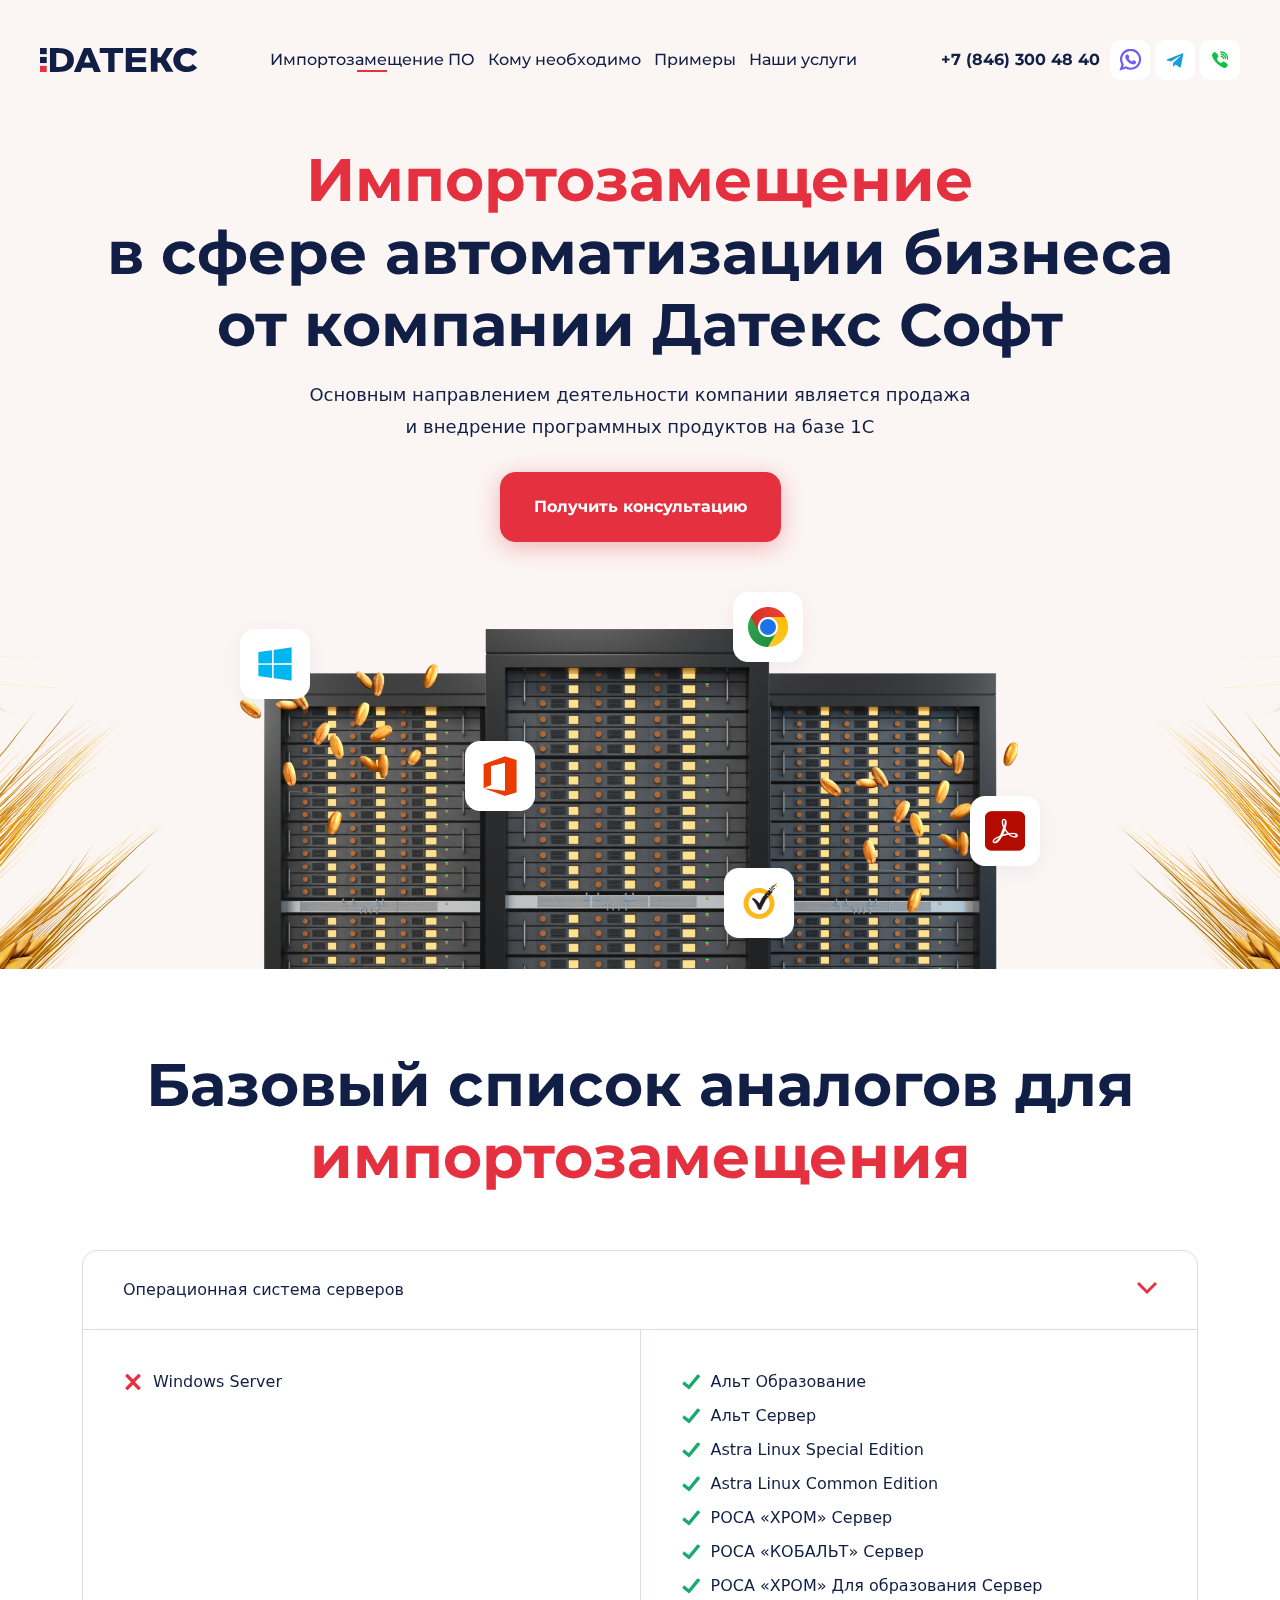
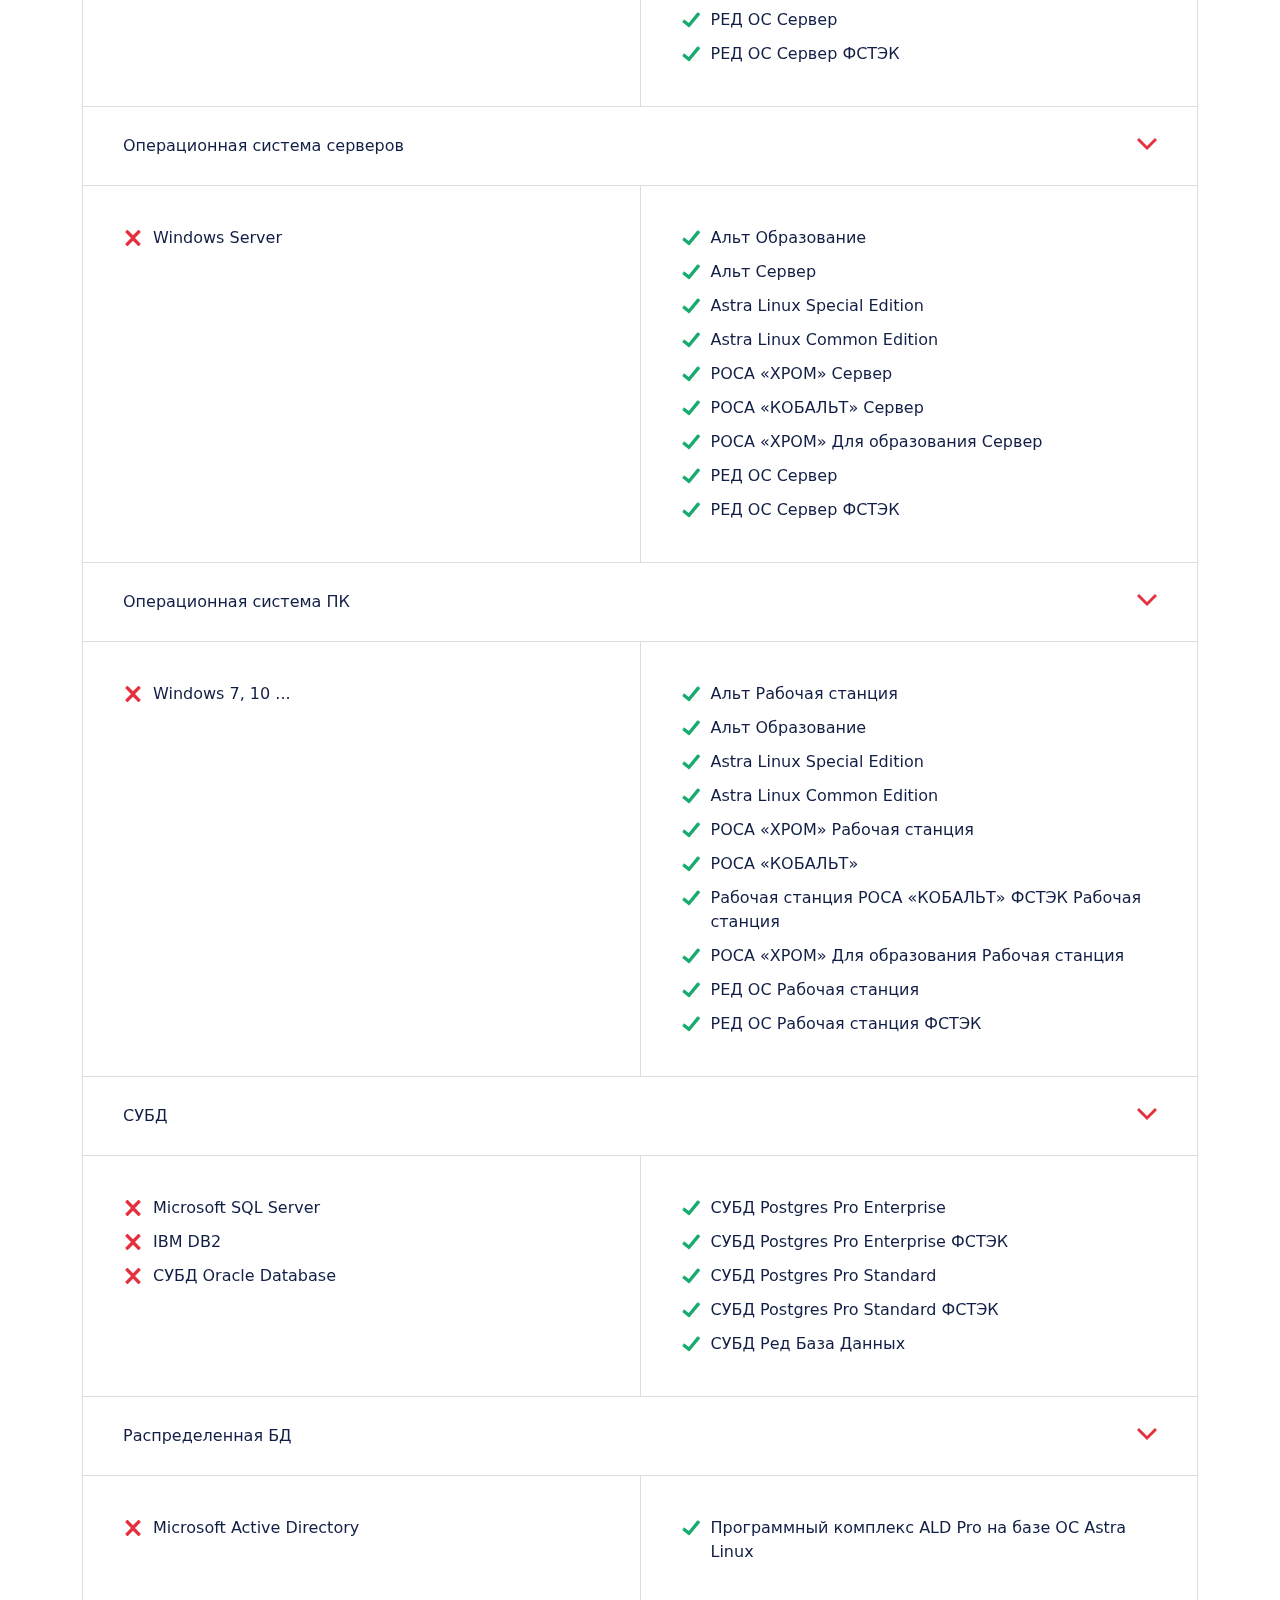
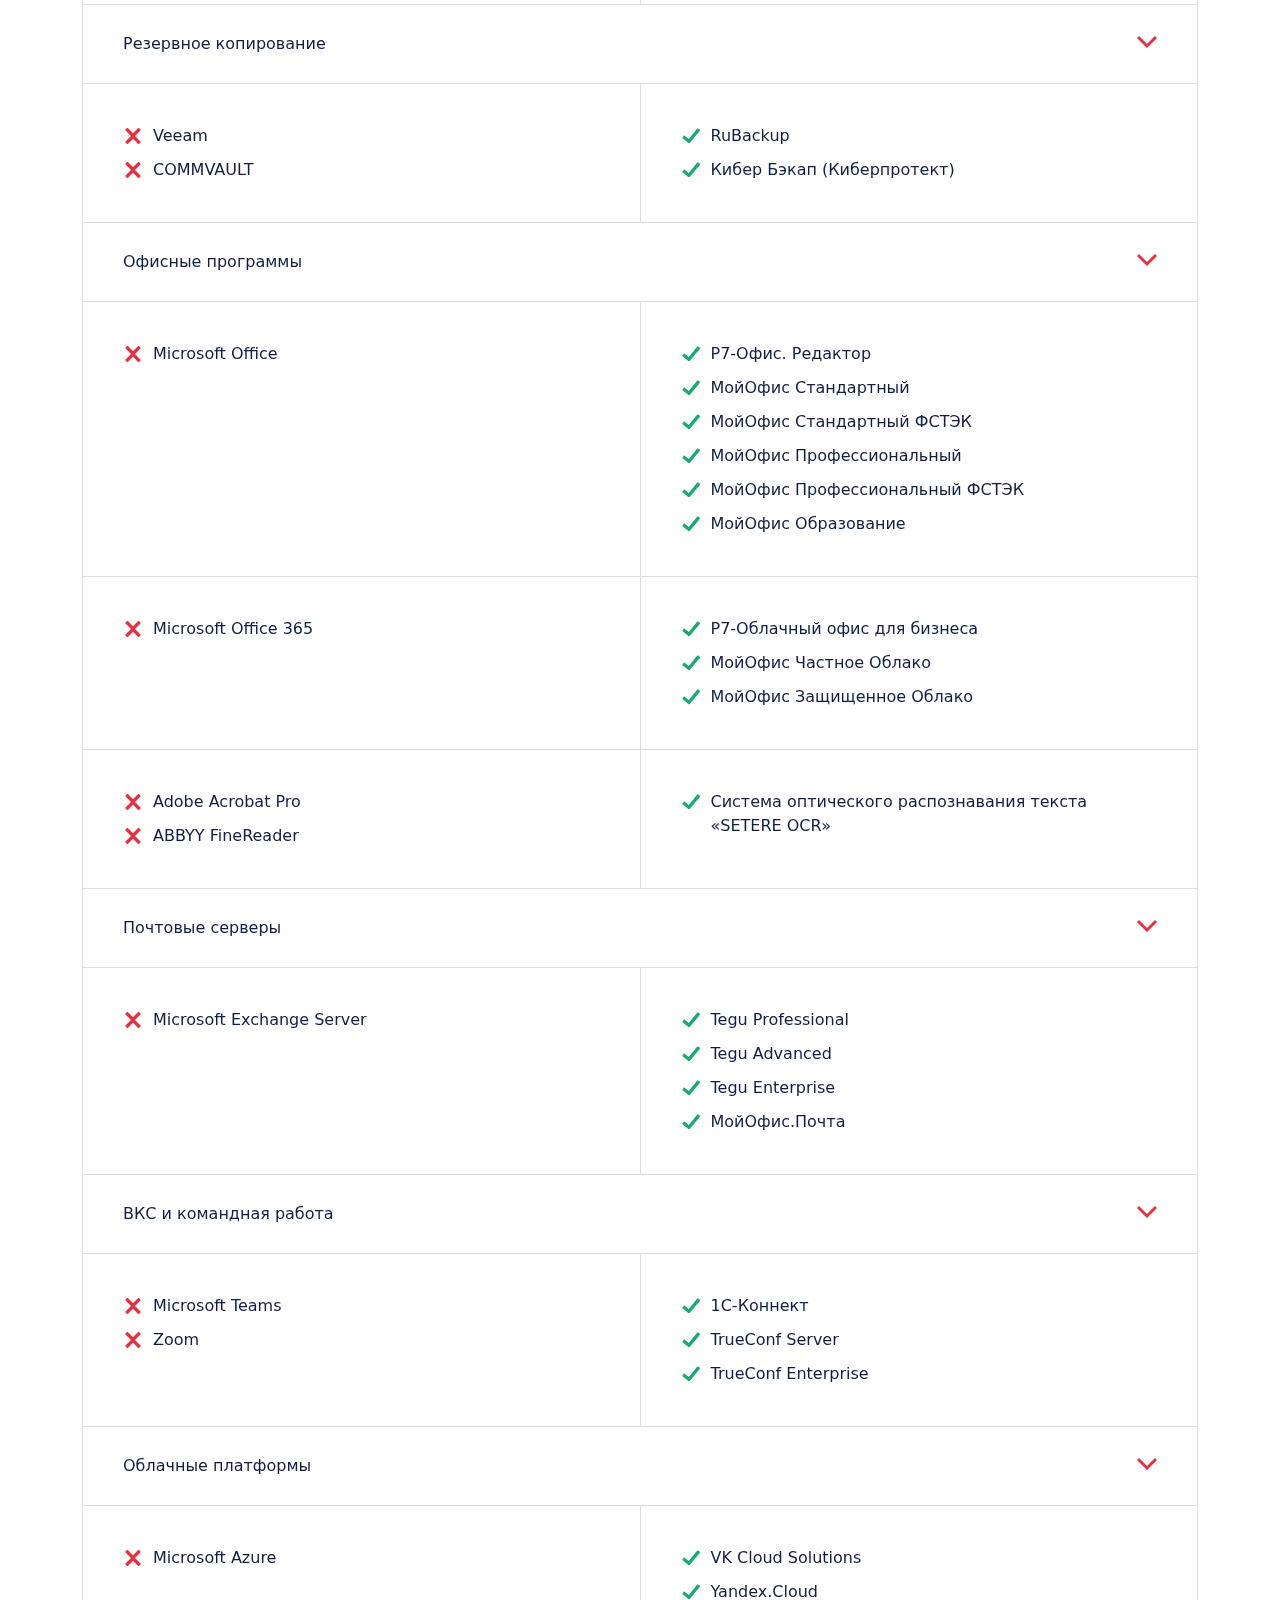
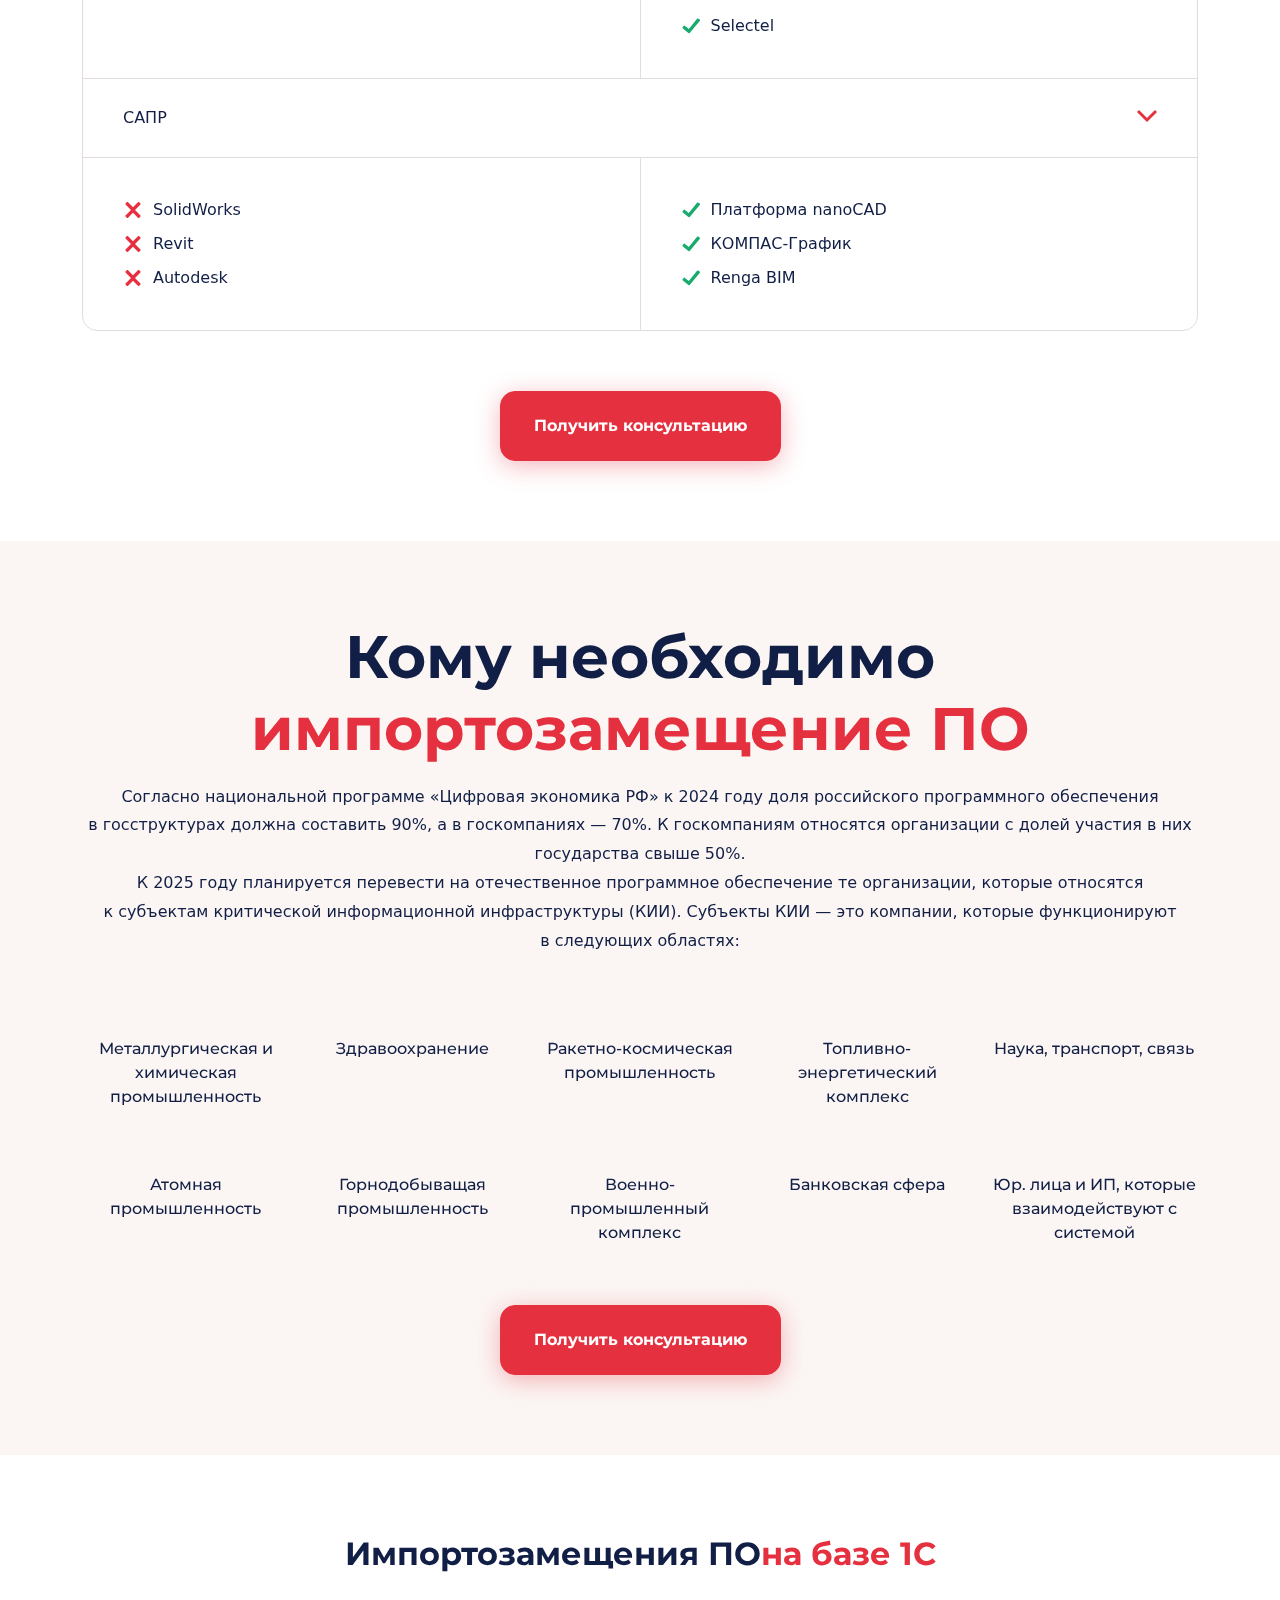
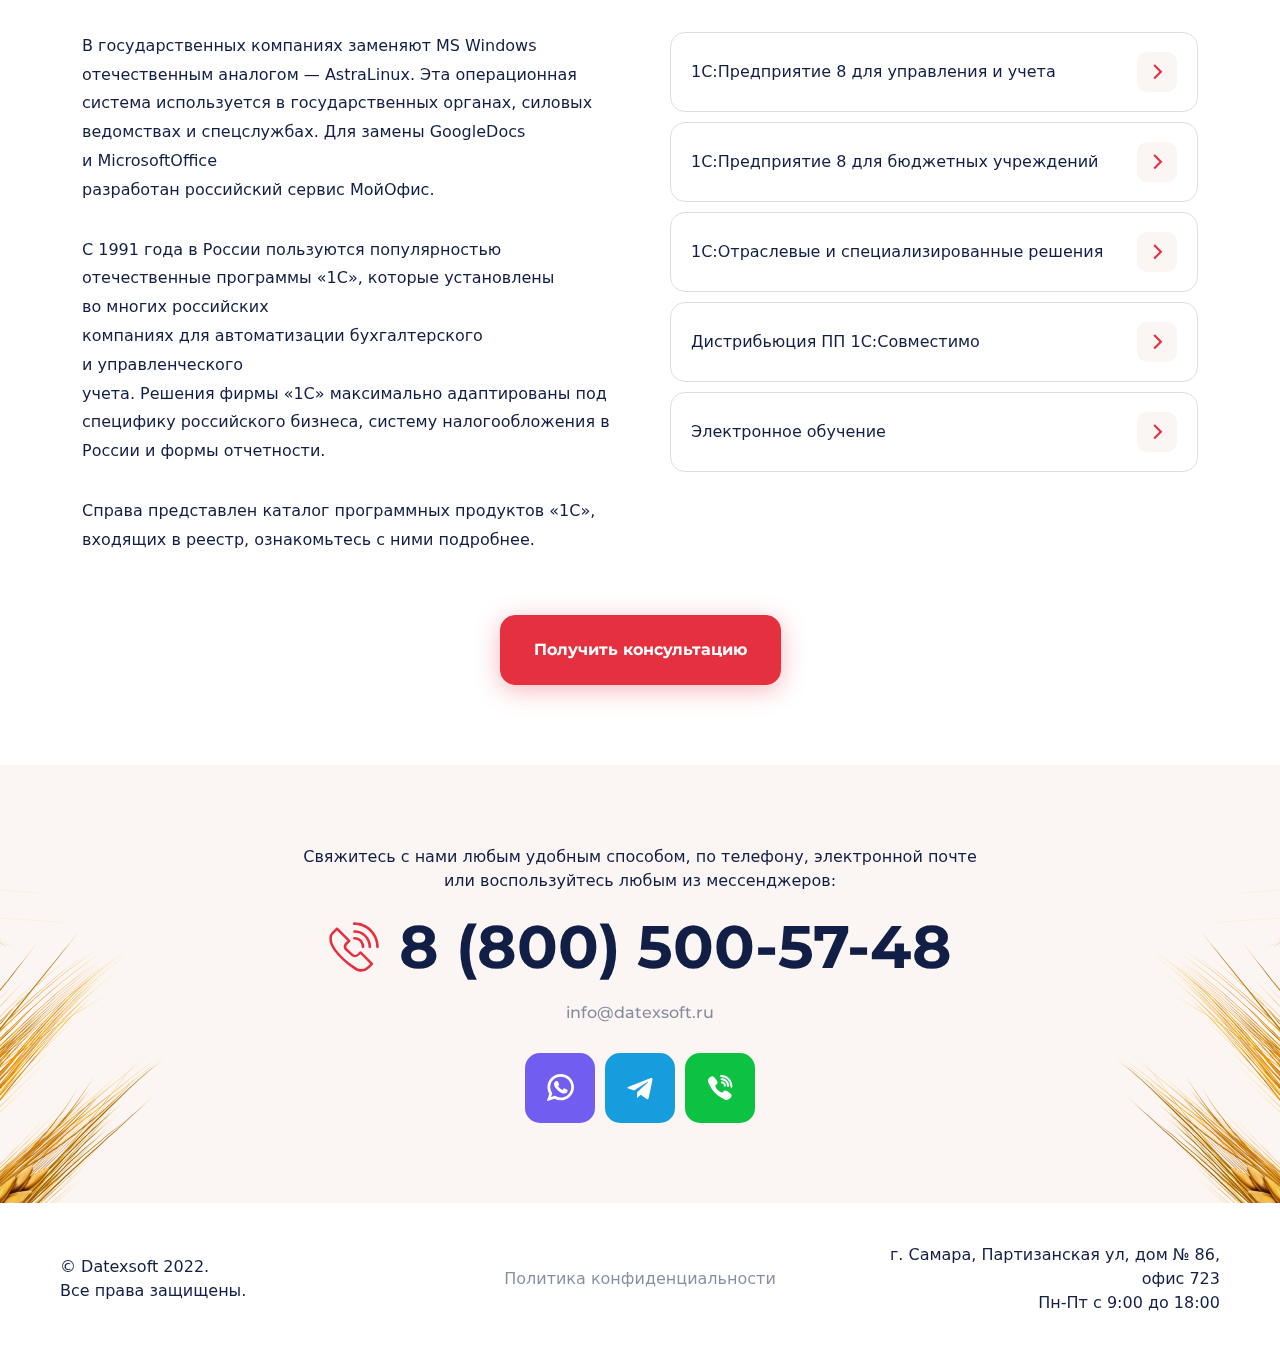
==== commit 4aa4cace: "edit index page" ====
--- a/public/index.html
+++ b/public/index.html
@@ -2,7 +2,7 @@
 <html lang="ru">
 	<head>
 		<meta charset="utf-8">
-		<title>тест dffsdf dfsdтест 2222</title>
+		<title>Главная</title>
 		<meta name="description" content="о чем страница">
 		<meta http-equiv="X-UA-Compatible" content="IE=edge">
 		<meta name="viewport" content="width=device-width,initial-scale=1.0,  shrink-to-fit=no">
@@ -15,122 +15,962 @@
 	</head>
 	<body class="main-page">
 		<div class="main-wrapper">
-			<!-- start header-->
-			<header class="header" id="header">
-			</header>
-			<!-- end header-->
 			<!-- start top-nav-->
 			<div class="top-nav block-with-lazy">
-				<div class="container">
-					<div class="row">
-						<div class="col order-lg-0 order-last">
-							<div class="menu-mobile menu-mobile--js">
-								<div class="menu-mobile__inner">
-									<div class="toggle-menu-mobile toggle-menu-mobile--js d-lg-none"><span></span>
-									</div>
-									<ul class="menu" itemscope="itemscope" itemtype="http://schema.org/SiteNavigationElement">
-										<li class="menu-item" itemprop="item"><a href="#" itemprop="url">Наши работы</a></li>
-										<li class="menu-item" itemprop="item"><a href="#" itemprop="url">Цены</a></li>
-										<li class="menu-item" itemprop="item"><a href="#" itemprop="url">Калькулятор</a></li>
-										<li class="menu-item" itemprop="item"><a href="#" itemprop="url">Акции</a></li>
-										<li class="menu-item" itemprop="item"><a href="#" itemprop="url">Заказать</a></li>
-									</ul>
-								</div>
-							</div>
-						</div>
-						<div class="col-auto d-lg-none">
-							<div class="toggle-menu-mobile toggle-menu-mobile--js d-lg-none"><span></span>
+				<div class="top-nav__row row">
+					<div class="col-auto d-lg-none">
+						<div class="toggle-menu-mobile toggle-menu-mobile--js d-lg-none"><span></span>
+						</div>
+					</div>
+					<div class="col-lg-auto col">
+						<div class="top-nav__logo"><a href="#"><img src="img/svg/logo.svg" alt="" loading="lazy"/></a>
+						</div>
+					</div>
+					<div class="col-12 col-lg order-lg-0 order-last d-none d-lg-block">
+						<ul class="menu" itemscope="itemscope" itemtype="http://schema.org/SiteNavigationElement">
+							<li class="menu-item current-menu-item" itemprop="item"><a href="#" itemprop="url">Импортозамещение ПО</a></li>
+							<li class="menu-item" itemprop="item"><a href="#" itemprop="url">Кому необходимо</a></li>
+							<li class="menu-item" itemprop="item"><a href="#" itemprop="url">Примеры</a></li>
+							<li class="menu-item" itemprop="item"><a href="#" itemprop="url">Наши услуги</a></li>
+						</ul>
+					</div>
+					<div class="col-auto">
+						<div class="top-nav__contacts">
+							<a class="top-nav__num" href="tel:+78463004840">
+								<svg class="icon icon-mobile  d-block d-lg-none">
+									<use xlink:href="img/svg/sprite.svg#mobile"></use>
+								</svg><span class="d-none d-lg-block">+7 (846) 300 48 40</span>
+							</a>
+							<div class="top-nav__socials">
+								<div class="soc">
+									<a class="soc__item" href="#" target="_blank">
+										<svg class="icon icon-viber ">
+											<use xlink:href="img/svg/sprite.svg#viber"></use>
+										</svg>
+									</a>
+									<a class="soc__item" href="#" target="_blank">
+										<svg class="icon icon-telegram ">
+											<use xlink:href="img/svg/sprite.svg#telegram"></use>
+										</svg>
+									</a>
+									<a class="soc__item" href="#" target="_blank">
+										<svg class="icon icon-phone ">
+											<use xlink:href="img/svg/sprite.svg#phone"></use>
+										</svg>
+									</a>
+								</div>
+							</div>
+						</div>
+					</div>
+				</div>
+				<div class="menu-mobile menu-mobile--js d-block d-lg-none">
+					<div class="menu-mobile__inner">
+						<ul class="menu" itemscope="itemscope" itemtype="http://schema.org/SiteNavigationElement">
+							<li class="menu-item current-menu-item" itemprop="item"><a href="#" itemprop="url">Импортозамещение ПО</a></li>
+							<li class="menu-item" itemprop="item"><a href="#" itemprop="url">Кому необходимо</a></li>
+							<li class="menu-item" itemprop="item"><a href="#" itemprop="url">Примеры</a></li>
+							<li class="menu-item" itemprop="item"><a href="#" itemprop="url">Наши услуги</a></li>
+						</ul>
+						<div class="top-nav__contacts-mob">
+							<a class="top-nav__tel" href="tel:88005005748">
+								<svg class="icon icon-call ">
+									<use xlink:href="img/svg/sprite.svg#call"></use>
+								</svg>8 (800) 500-57-48
+							</a>
+							<a class="top-nav__mail" href="mailto:info@datexsoft.ru">info@datexsoft.ru
+							</a>
+							<div class="soc">
+								<a class="soc__item" href="#" target="_blank">
+									<svg class="icon icon-viber ">
+										<use xlink:href="img/svg/sprite.svg#viber"></use>
+									</svg>
+								</a>
+								<a class="soc__item" href="#" target="_blank">
+									<svg class="icon icon-telegram ">
+										<use xlink:href="img/svg/sprite.svg#telegram"></use>
+									</svg>
+								</a>
+								<a class="soc__item" href="#" target="_blank">
+									<svg class="icon icon-phone ">
+										<use xlink:href="img/svg/sprite.svg#phone"></use>
+									</svg>
+								</a>
+							</div>
+						</div>
+						<div class="footer">
+							<div class="footer__row row">
+								<div class="footer__col col-lg col-xl-4">
+									<p>© Datexsoft 2022.<br>Все права защищены.</p>
+								</div>
+								<div class="footer__col col-lg col-xl-4 text-center"><a href="#">Политика конфиденциальности</a>
+								</div>
+								<div class="footer__col col-lg-auto col-xl-4 text-lg-end">
+									<p>г. Самара, Партизанская ул, дом № 86, офис 723</p>
+									<p>Пн-Пт с 9:00 до 18:00</p>
+								</div>
 							</div>
 						</div>
 					</div>
 				</div>
 			</div>
 			<!-- end top-nav-->
-			<!-- start topLine-->
-			<div class="topLine section" id="topLine">
+			<!-- start header-->
+			<header class="header bg-yellow" id="header">
+				<div class="header__container container"><img class="header__img-bg header__img-bg--left" src="img/header-bg-1.png" alt="" role="presentation"/><img class="header__img-bg header__img-bg--right" src="img/header-bg-1.png" alt="" role="presentation"/>
+					<h1><span>Импортозамещение</span><br>в&nbsp;сфере автоматизации бизнеса от&nbsp;компании Датекс Софт</h1>
+					<p>Основным направлением деятельности компании является продажа и&nbsp;внедрение программных продуктов на&nbsp;базе&nbsp;1С</p>
+					<a class="header__btn btn btn-primary" href="#">Получить консультацию
+					</a><img class="server-img" src="img/header-img-1.png" alt="" loading="lazy"/>
+				</div>
+			</header>
+			<!-- end header-->
+			<!-- start sBaseList-->
+			<section class="sBaseList section" id="sBaseList">
 				<div class="container">
 					<div class="section-title text-center">
-						<h2>topLine</h2>
-					</div>
-					<div class="row"></div>
+						<h2 class="h1">Базовый список аналогов для <span>импортозамещения</span></h2>
+					</div>
+					<div class="dd-group dd-group-js">
+						<div class="dd-group__item active">
+							<div class="dd-group__head dd-head-js">Операционная система серверов
+								<div class="dd-group__status">
+								</div>
+							</div>
+							<div class="dd-group__content dd-content-js active">
+								<div class="dd-group__row row">
+									<div class="dd-group__col col">
+										<ul>
+											<li>
+												<svg class="icon icon-cross ">
+													<use xlink:href="img/svg/sprite.svg#cross"></use>
+												</svg>
+												<p>Windows Server</p>
+											</li>
+										</ul>
+									</div>
+									<div class="dd-group__col col">
+										<ul>
+											<li>
+												<svg class="icon icon-apply ">
+													<use xlink:href="img/svg/sprite.svg#apply"></use>
+												</svg>
+												<p>Альт Образование</p>
+											</li>
+											<li>
+												<svg class="icon icon-apply ">
+													<use xlink:href="img/svg/sprite.svg#apply"></use>
+												</svg>
+												<p>Альт Сервер</p>
+											</li>
+											<li>
+												<svg class="icon icon-apply ">
+													<use xlink:href="img/svg/sprite.svg#apply"></use>
+												</svg>
+												<p>Astra Linux Special Edition</p>
+											</li>
+											<li>
+												<svg class="icon icon-apply ">
+													<use xlink:href="img/svg/sprite.svg#apply"></use>
+												</svg>
+												<p>Astra Linux Common Edition</p>
+											</li>
+											<li>
+												<svg class="icon icon-apply ">
+													<use xlink:href="img/svg/sprite.svg#apply"></use>
+												</svg>
+												<p>РОСА «ХРОМ» Сервер</p>
+											</li>
+											<li>
+												<svg class="icon icon-apply ">
+													<use xlink:href="img/svg/sprite.svg#apply"></use>
+												</svg>
+												<p>РОСА «КОБАЛЬТ» Сервер</p>
+											</li>
+											<li>
+												<svg class="icon icon-apply ">
+													<use xlink:href="img/svg/sprite.svg#apply"></use>
+												</svg>
+												<p>РОСА «ХРОМ» Для образования Сервер</p>
+											</li>
+											<li>
+												<svg class="icon icon-apply ">
+													<use xlink:href="img/svg/sprite.svg#apply"></use>
+												</svg>
+												<p>РЕД ОС Сервер</p>
+											</li>
+											<li>
+												<svg class="icon icon-apply ">
+													<use xlink:href="img/svg/sprite.svg#apply"></use>
+												</svg>
+												<p>РЕД ОС Сервер ФСТЭК</p>
+											</li>
+										</ul>
+									</div>
+								</div>
+							</div>
+						</div>
+						<div class="dd-group__item active">
+							<div class="dd-group__head dd-head-js">Операционная система серверов
+								<div class="dd-group__status">
+								</div>
+							</div>
+							<div class="dd-group__content dd-content-js active">
+								<div class="dd-group__row row">
+									<div class="dd-group__col col">
+										<ul>
+											<li>
+												<svg class="icon icon-cross ">
+													<use xlink:href="img/svg/sprite.svg#cross"></use>
+												</svg>
+												<p>Windows Server</p>
+											</li>
+										</ul>
+									</div>
+									<div class="dd-group__col col">
+										<ul>
+											<li>
+												<svg class="icon icon-apply ">
+													<use xlink:href="img/svg/sprite.svg#apply"></use>
+												</svg>
+												<p>Альт Образование</p>
+											</li>
+											<li>
+												<svg class="icon icon-apply ">
+													<use xlink:href="img/svg/sprite.svg#apply"></use>
+												</svg>
+												<p>Альт Сервер</p>
+											</li>
+											<li>
+												<svg class="icon icon-apply ">
+													<use xlink:href="img/svg/sprite.svg#apply"></use>
+												</svg>
+												<p>Astra Linux Special Edition</p>
+											</li>
+											<li>
+												<svg class="icon icon-apply ">
+													<use xlink:href="img/svg/sprite.svg#apply"></use>
+												</svg>
+												<p>Astra Linux Common Edition</p>
+											</li>
+											<li>
+												<svg class="icon icon-apply ">
+													<use xlink:href="img/svg/sprite.svg#apply"></use>
+												</svg>
+												<p>РОСА «ХРОМ» Сервер</p>
+											</li>
+											<li>
+												<svg class="icon icon-apply ">
+													<use xlink:href="img/svg/sprite.svg#apply"></use>
+												</svg>
+												<p>РОСА «КОБАЛЬТ» Сервер</p>
+											</li>
+											<li>
+												<svg class="icon icon-apply ">
+													<use xlink:href="img/svg/sprite.svg#apply"></use>
+												</svg>
+												<p>РОСА «ХРОМ» Для образования Сервер</p>
+											</li>
+											<li>
+												<svg class="icon icon-apply ">
+													<use xlink:href="img/svg/sprite.svg#apply"></use>
+												</svg>
+												<p>РЕД ОС Сервер</p>
+											</li>
+											<li>
+												<svg class="icon icon-apply ">
+													<use xlink:href="img/svg/sprite.svg#apply"></use>
+												</svg>
+												<p>РЕД ОС Сервер ФСТЭК</p>
+											</li>
+										</ul>
+									</div>
+								</div>
+							</div>
+						</div>
+						<div class="dd-group__item active">
+							<div class="dd-group__head dd-head-js">Операционная система ПК
+								<div class="dd-group__status">
+								</div>
+							</div>
+							<div class="dd-group__content dd-content-js active">
+								<div class="dd-group__row row">
+									<div class="dd-group__col col">
+										<ul>
+											<li>
+												<svg class="icon icon-cross ">
+													<use xlink:href="img/svg/sprite.svg#cross"></use>
+												</svg>
+												<p>Windows 7, 10 ...</p>
+											</li>
+										</ul>
+									</div>
+									<div class="dd-group__col col">
+										<ul>
+											<li>
+												<svg class="icon icon-apply ">
+													<use xlink:href="img/svg/sprite.svg#apply"></use>
+												</svg>
+												<p>Альт Рабочая станция</p>
+											</li>
+											<li>
+												<svg class="icon icon-apply ">
+													<use xlink:href="img/svg/sprite.svg#apply"></use>
+												</svg>
+												<p>Альт Образование</p>
+											</li>
+											<li>
+												<svg class="icon icon-apply ">
+													<use xlink:href="img/svg/sprite.svg#apply"></use>
+												</svg>
+												<p>Astra Linux Special Edition</p>
+											</li>
+											<li>
+												<svg class="icon icon-apply ">
+													<use xlink:href="img/svg/sprite.svg#apply"></use>
+												</svg>
+												<p>Astra Linux Common Edition</p>
+											</li>
+											<li>
+												<svg class="icon icon-apply ">
+													<use xlink:href="img/svg/sprite.svg#apply"></use>
+												</svg>
+												<p>РОСА «ХРОМ» Рабочая станция</p>
+											</li>
+											<li>
+												<svg class="icon icon-apply ">
+													<use xlink:href="img/svg/sprite.svg#apply"></use>
+												</svg>
+												<p>РОСА «КОБАЛЬТ»</p>
+											</li>
+											<li>
+												<svg class="icon icon-apply ">
+													<use xlink:href="img/svg/sprite.svg#apply"></use>
+												</svg>
+												<p>Рабочая станция РОСА «КОБАЛЬТ» ФСТЭК Рабочая станция</p>
+											</li>
+											<li>
+												<svg class="icon icon-apply ">
+													<use xlink:href="img/svg/sprite.svg#apply"></use>
+												</svg>
+												<p>РОСА «ХРОМ» Для образования Рабочая станция</p>
+											</li>
+											<li>
+												<svg class="icon icon-apply ">
+													<use xlink:href="img/svg/sprite.svg#apply"></use>
+												</svg>
+												<p>РЕД ОС Рабочая станция</p>
+											</li>
+											<li>
+												<svg class="icon icon-apply ">
+													<use xlink:href="img/svg/sprite.svg#apply"></use>
+												</svg>
+												<p>РЕД ОС Рабочая станция ФСТЭК</p>
+											</li>
+										</ul>
+									</div>
+								</div>
+							</div>
+						</div>
+						<div class="dd-group__item active">
+							<div class="dd-group__head dd-head-js">СУБД
+								<div class="dd-group__status">
+								</div>
+							</div>
+							<div class="dd-group__content dd-content-js active">
+								<div class="dd-group__row row">
+									<div class="dd-group__col col">
+										<ul>
+											<li>
+												<svg class="icon icon-cross ">
+													<use xlink:href="img/svg/sprite.svg#cross"></use>
+												</svg>
+												<p>Microsoft SQL Server</p>
+											</li>
+											<li>
+												<svg class="icon icon-cross ">
+													<use xlink:href="img/svg/sprite.svg#cross"></use>
+												</svg>
+												<p>IBM DB2</p>
+											</li>
+											<li>
+												<svg class="icon icon-cross ">
+													<use xlink:href="img/svg/sprite.svg#cross"></use>
+												</svg>
+												<p>СУБД Oracle Database</p>
+											</li>
+										</ul>
+									</div>
+									<div class="dd-group__col col">
+										<ul>
+											<li>
+												<svg class="icon icon-apply ">
+													<use xlink:href="img/svg/sprite.svg#apply"></use>
+												</svg>
+												<p>СУБД Postgres Pro Enterprise</p>
+											</li>
+											<li>
+												<svg class="icon icon-apply ">
+													<use xlink:href="img/svg/sprite.svg#apply"></use>
+												</svg>
+												<p>СУБД Postgres Pro Enterprise ФСТЭК</p>
+											</li>
+											<li>
+												<svg class="icon icon-apply ">
+													<use xlink:href="img/svg/sprite.svg#apply"></use>
+												</svg>
+												<p>СУБД Postgres Pro Standard</p>
+											</li>
+											<li>
+												<svg class="icon icon-apply ">
+													<use xlink:href="img/svg/sprite.svg#apply"></use>
+												</svg>
+												<p>СУБД Postgres Pro Standard ФСТЭК</p>
+											</li>
+											<li>
+												<svg class="icon icon-apply ">
+													<use xlink:href="img/svg/sprite.svg#apply"></use>
+												</svg>
+												<p>СУБД Ред База Данных</p>
+											</li>
+										</ul>
+									</div>
+								</div>
+							</div>
+						</div>
+						<div class="dd-group__item active">
+							<div class="dd-group__head dd-head-js">Распределенная БД
+								<div class="dd-group__status">
+								</div>
+							</div>
+							<div class="dd-group__content dd-content-js active">
+								<div class="dd-group__row row">
+									<div class="dd-group__col col">
+										<ul>
+											<li>
+												<svg class="icon icon-cross ">
+													<use xlink:href="img/svg/sprite.svg#cross"></use>
+												</svg>
+												<p>Microsoft Active Directory</p>
+											</li>
+										</ul>
+									</div>
+									<div class="dd-group__col col">
+										<ul>
+											<li>
+												<svg class="icon icon-apply ">
+													<use xlink:href="img/svg/sprite.svg#apply"></use>
+												</svg>
+												<p>Программный комплекс ALD Pro на базе ОС Astra Linux</p>
+											</li>
+										</ul>
+									</div>
+								</div>
+							</div>
+						</div>
+						<div class="dd-group__item active">
+							<div class="dd-group__head dd-head-js">Резервное копирование
+								<div class="dd-group__status">
+								</div>
+							</div>
+							<div class="dd-group__content dd-content-js active">
+								<div class="dd-group__row row">
+									<div class="dd-group__col col">
+										<ul>
+											<li>
+												<svg class="icon icon-cross ">
+													<use xlink:href="img/svg/sprite.svg#cross"></use>
+												</svg>
+												<p>Veeam</p>
+											</li>
+											<li>
+												<svg class="icon icon-cross ">
+													<use xlink:href="img/svg/sprite.svg#cross"></use>
+												</svg>
+												<p>COMMVAULT</p>
+											</li>
+										</ul>
+									</div>
+									<div class="dd-group__col col">
+										<ul>
+											<li>
+												<svg class="icon icon-apply ">
+													<use xlink:href="img/svg/sprite.svg#apply"></use>
+												</svg>
+												<p>RuBackup</p>
+											</li>
+											<li>
+												<svg class="icon icon-apply ">
+													<use xlink:href="img/svg/sprite.svg#apply"></use>
+												</svg>
+												<p>Кибер Бэкап (Киберпротект)</p>
+											</li>
+										</ul>
+									</div>
+								</div>
+							</div>
+						</div>
+						<div class="dd-group__item active">
+							<div class="dd-group__head dd-head-js">Офисные программы
+								<div class="dd-group__status">
+								</div>
+							</div>
+							<div class="dd-group__content dd-content-js active">
+								<div class="dd-group__row row">
+									<div class="dd-group__col col">
+										<ul>
+											<li>
+												<svg class="icon icon-cross ">
+													<use xlink:href="img/svg/sprite.svg#cross"></use>
+												</svg>
+												<p>Microsoft Office</p>
+											</li>
+										</ul>
+									</div>
+									<div class="dd-group__col col">
+										<ul>
+											<li>
+												<svg class="icon icon-apply ">
+													<use xlink:href="img/svg/sprite.svg#apply"></use>
+												</svg>
+												<p>Р7-Офис. Редактор</p>
+											</li>
+											<li>
+												<svg class="icon icon-apply ">
+													<use xlink:href="img/svg/sprite.svg#apply"></use>
+												</svg>
+												<p>МойОфис Стандартный</p>
+											</li>
+											<li>
+												<svg class="icon icon-apply ">
+													<use xlink:href="img/svg/sprite.svg#apply"></use>
+												</svg>
+												<p>МойОфис Стандартный ФСТЭК</p>
+											</li>
+											<li>
+												<svg class="icon icon-apply ">
+													<use xlink:href="img/svg/sprite.svg#apply"></use>
+												</svg>
+												<p>МойОфис Профессиональный</p>
+											</li>
+											<li>
+												<svg class="icon icon-apply ">
+													<use xlink:href="img/svg/sprite.svg#apply"></use>
+												</svg>
+												<p>МойОфис Профессиональный ФСТЭК</p>
+											</li>
+											<li>
+												<svg class="icon icon-apply ">
+													<use xlink:href="img/svg/sprite.svg#apply"></use>
+												</svg>
+												<p>МойОфис Образование</p>
+											</li>
+										</ul>
+									</div>
+								</div>
+								<div class="dd-group__row row">
+									<div class="dd-group__col col">
+										<ul>
+											<li>
+												<svg class="icon icon-cross ">
+													<use xlink:href="img/svg/sprite.svg#cross"></use>
+												</svg>
+												<p>Microsoft Office 365</p>
+											</li>
+										</ul>
+									</div>
+									<div class="dd-group__col col">
+										<ul>
+											<li>
+												<svg class="icon icon-apply ">
+													<use xlink:href="img/svg/sprite.svg#apply"></use>
+												</svg>
+												<p>Р7-Облачный офис для бизнеса</p>
+											</li>
+											<li>
+												<svg class="icon icon-apply ">
+													<use xlink:href="img/svg/sprite.svg#apply"></use>
+												</svg>
+												<p>МойОфис Частное Облако</p>
+											</li>
+											<li>
+												<svg class="icon icon-apply ">
+													<use xlink:href="img/svg/sprite.svg#apply"></use>
+												</svg>
+												<p>МойОфис Защищенное Облако</p>
+											</li>
+										</ul>
+									</div>
+								</div>
+								<div class="dd-group__row row">
+									<div class="dd-group__col col">
+										<ul>
+											<li>
+												<svg class="icon icon-cross ">
+													<use xlink:href="img/svg/sprite.svg#cross"></use>
+												</svg>
+												<p>Adobe Acrobat Pro</p>
+											</li>
+											<li>
+												<svg class="icon icon-cross ">
+													<use xlink:href="img/svg/sprite.svg#cross"></use>
+												</svg>
+												<p>ABBYY FineReader</p>
+											</li>
+										</ul>
+									</div>
+									<div class="dd-group__col col">
+										<ul>
+											<li>
+												<svg class="icon icon-apply ">
+													<use xlink:href="img/svg/sprite.svg#apply"></use>
+												</svg>
+												<p>Система оптического распознавания текста «SETERE OCR»</p>
+											</li>
+										</ul>
+									</div>
+								</div>
+							</div>
+						</div>
+						<div class="dd-group__item active">
+							<div class="dd-group__head dd-head-js">Почтовые серверы
+								<div class="dd-group__status">
+								</div>
+							</div>
+							<div class="dd-group__content dd-content-js active">
+								<div class="dd-group__row row">
+									<div class="dd-group__col col">
+										<ul>
+											<li>
+												<svg class="icon icon-cross ">
+													<use xlink:href="img/svg/sprite.svg#cross"></use>
+												</svg>
+												<p>Microsoft Exchange Server</p>
+											</li>
+										</ul>
+									</div>
+									<div class="dd-group__col col">
+										<ul>
+											<li>
+												<svg class="icon icon-apply ">
+													<use xlink:href="img/svg/sprite.svg#apply"></use>
+												</svg>
+												<p>Tegu Professional</p>
+											</li>
+											<li>
+												<svg class="icon icon-apply ">
+													<use xlink:href="img/svg/sprite.svg#apply"></use>
+												</svg>
+												<p>Tegu Advanced</p>
+											</li>
+											<li>
+												<svg class="icon icon-apply ">
+													<use xlink:href="img/svg/sprite.svg#apply"></use>
+												</svg>
+												<p>Tegu Enterprise</p>
+											</li>
+											<li>
+												<svg class="icon icon-apply ">
+													<use xlink:href="img/svg/sprite.svg#apply"></use>
+												</svg>
+												<p>МойОфис.Почта</p>
+											</li>
+										</ul>
+									</div>
+								</div>
+							</div>
+						</div>
+						<div class="dd-group__item active">
+							<div class="dd-group__head dd-head-js">ВКС и командная работа
+								<div class="dd-group__status">
+								</div>
+							</div>
+							<div class="dd-group__content dd-content-js active">
+								<div class="dd-group__row row">
+									<div class="dd-group__col col">
+										<ul>
+											<li>
+												<svg class="icon icon-cross ">
+													<use xlink:href="img/svg/sprite.svg#cross"></use>
+												</svg>
+												<p>Microsoft Teams</p>
+											</li>
+											<li>
+												<svg class="icon icon-cross ">
+													<use xlink:href="img/svg/sprite.svg#cross"></use>
+												</svg>
+												<p>Zoom</p>
+											</li>
+										</ul>
+									</div>
+									<div class="dd-group__col col">
+										<ul>
+											<li>
+												<svg class="icon icon-apply ">
+													<use xlink:href="img/svg/sprite.svg#apply"></use>
+												</svg>
+												<p>1С-Коннект</p>
+											</li>
+											<li>
+												<svg class="icon icon-apply ">
+													<use xlink:href="img/svg/sprite.svg#apply"></use>
+												</svg>
+												<p>TrueConf Server</p>
+											</li>
+											<li>
+												<svg class="icon icon-apply ">
+													<use xlink:href="img/svg/sprite.svg#apply"></use>
+												</svg>
+												<p>TrueConf Enterprise</p>
+											</li>
+										</ul>
+									</div>
+								</div>
+							</div>
+						</div>
+						<div class="dd-group__item active">
+							<div class="dd-group__head dd-head-js">Облачные платформы
+								<div class="dd-group__status">
+								</div>
+							</div>
+							<div class="dd-group__content dd-content-js active">
+								<div class="dd-group__row row">
+									<div class="dd-group__col col">
+										<ul>
+											<li>
+												<svg class="icon icon-cross ">
+													<use xlink:href="img/svg/sprite.svg#cross"></use>
+												</svg>
+												<p>Microsoft Azure</p>
+											</li>
+										</ul>
+									</div>
+									<div class="dd-group__col col">
+										<ul>
+											<li>
+												<svg class="icon icon-apply ">
+													<use xlink:href="img/svg/sprite.svg#apply"></use>
+												</svg>
+												<p>VK Cloud Solutions</p>
+											</li>
+											<li>
+												<svg class="icon icon-apply ">
+													<use xlink:href="img/svg/sprite.svg#apply"></use>
+												</svg>
+												<p>Yandex.Cloud</p>
+											</li>
+											<li>
+												<svg class="icon icon-apply ">
+													<use xlink:href="img/svg/sprite.svg#apply"></use>
+												</svg>
+												<p>Selectel</p>
+											</li>
+										</ul>
+									</div>
+								</div>
+							</div>
+						</div>
+						<div class="dd-group__item active">
+							<div class="dd-group__head dd-head-js">САПР
+								<div class="dd-group__status">
+								</div>
+							</div>
+							<div class="dd-group__content dd-content-js active">
+								<div class="dd-group__row row">
+									<div class="dd-group__col col">
+										<ul>
+											<li>
+												<svg class="icon icon-cross ">
+													<use xlink:href="img/svg/sprite.svg#cross"></use>
+												</svg>
+												<p>SolidWorks</p>
+											</li>
+											<li>
+												<svg class="icon icon-cross ">
+													<use xlink:href="img/svg/sprite.svg#cross"></use>
+												</svg>
+												<p>Revit</p>
+											</li>
+											<li>
+												<svg class="icon icon-cross ">
+													<use xlink:href="img/svg/sprite.svg#cross"></use>
+												</svg>
+												<p>Autodesk</p>
+											</li>
+										</ul>
+									</div>
+									<div class="dd-group__col col">
+										<ul>
+											<li>
+												<svg class="icon icon-apply ">
+													<use xlink:href="img/svg/sprite.svg#apply"></use>
+												</svg>
+												<p>Платформа nanoCAD</p>
+											</li>
+											<li>
+												<svg class="icon icon-apply ">
+													<use xlink:href="img/svg/sprite.svg#apply"></use>
+												</svg>
+												<p>КОМПАС-График</p>
+											</li>
+											<li>
+												<svg class="icon icon-apply ">
+													<use xlink:href="img/svg/sprite.svg#apply"></use>
+												</svg>
+												<p>Renga BIM</p>
+											</li>
+										</ul>
+									</div>
+								</div>
+							</div>
+						</div>
+					</div>
+					<a class="sBaseList__btn btn btn-primary" href="#">Получить консультацию
+					</a>
 				</div>
-			</div>
-			<!-- end topLine-->
-			<div class="container">
-				<label class="custom-input form-check"><input class="custom-input__input form-check-input" name="radio" type="radio"/><span class="custom-input__text form-check-label">sdasdasdasd</span>
-				</label>
-				<label class="custom-input form-check"><input class="custom-input__input form-check-input" name="radio" type="radio"/><span class="custom-input__text form-check-label">sdasdasdasd</span>
-				</label>
-			</div>
-			<div class="form-wrap">
-				<form>
-					<div class="form-wrap__input-wrap form-group"><input class="form-wrap__input form-control" name="tel" type="tel" placeholder="fsdfs" required="required"/>
-					</div>
-					<!-- +e.input-wrap-->
-					<button> btn</button>
-				</form>
-			</div>
-			<!-- start headerBlock-->
-			<div class="headerBlock section" id="headerBlock">
+			</section>
+			<!-- end sBaseList-->
+			<!-- start sWhoNeed-->
+			<section class="sWhoNeed section bg-yellow" id="sWhoNeed">
 				<div class="container">
 					<div class="section-title text-center">
-						<h2>headerBlock ds dfsdfdsfsd</h2>
-					</div>
-					<div class="row"></div>
+						<h2 class="h1">Кому необходимо <span>импортозамещение ПО</span></h2>
+						<p>Согласно национальной программе &laquo;Цифровая экономика&nbsp;РФ&raquo; к&nbsp;2024 году доля российского программного обеспечения в&nbsp;госструктурах должна&nbsp;составить&nbsp;90%, а&nbsp;в&nbsp;госкомпаниях&nbsp;&mdash; 70%. К&nbsp;госкомпаниям относятся организации с&nbsp;долей участия в&nbsp;них государства свыше 50%.<br>К&nbsp;2025 году планируется перевести на&nbsp;отечественное программное обеспечение те&nbsp;организации, которые относятся к&nbsp;субъектам критической&nbsp;информационной инфраструктуры (КИИ). Субъекты КИИ&nbsp;&mdash; это компании, которые функционируют в&nbsp;следующих областях:</p>
+					</div>
+					<div class="sWhoNeed__row row">
+						<div class="sWhoNeed__col col-6 col-sm-4 col-md-3 col-lg-auto"><img src="img/svg/sWhoNeed-img-1.svg" alt="" loading="lazy"/>
+							<p>Металлургическая и химическая промышленность</p>
+						</div>
+						<div class="sWhoNeed__col col-6 col-sm-4 col-md-3 col-lg-auto"><img src="img/svg/sWhoNeed-img-2.svg" alt="" loading="lazy"/>
+							<p>Здравоохранение</p>
+						</div>
+						<div class="sWhoNeed__col col-6 col-sm-4 col-md-3 col-lg-auto"><img src="img/svg/sWhoNeed-img-3.svg" alt="" loading="lazy"/>
+							<p>Ракетно-космическая промышленность</p>
+						</div>
+						<div class="sWhoNeed__col col-6 col-sm-4 col-md-3 col-lg-auto"><img src="img/svg/sWhoNeed-img-4.svg" alt="" loading="lazy"/>
+							<p>Топливно-энергетический комплекс</p>
+						</div>
+						<div class="sWhoNeed__col col-6 col-sm-4 col-md-3 col-lg-auto"><img src="img/svg/sWhoNeed-img-5.svg" alt="" loading="lazy"/>
+							<p>Наука, транспорт, связь</p>
+						</div>
+						<div class="sWhoNeed__col col-6 col-sm-4 col-md-3 col-lg-auto"><img src="img/svg/sWhoNeed-img-6.svg" alt="" loading="lazy"/>
+							<p>Атомная промышленность</p>
+						</div>
+						<div class="sWhoNeed__col col-6 col-sm-4 col-md-3 col-lg-auto"><img src="img/svg/sWhoNeed-img-7.svg" alt="" loading="lazy"/>
+							<p>Горнодобыващая промышленность</p>
+						</div>
+						<div class="sWhoNeed__col col-6 col-sm-4 col-md-3 col-lg-auto"><img src="img/svg/sWhoNeed-img-8.svg" alt="" loading="lazy"/>
+							<p>Военно-промышленный комплекс</p>
+						</div>
+						<div class="sWhoNeed__col col-6 col-sm-4 col-md-3 col-lg-auto"><img src="img/svg/sWhoNeed-img-9.svg" alt="" loading="lazy"/>
+							<p>Банковская сфера</p>
+						</div>
+						<div class="sWhoNeed__col col-6 col-sm-4 col-md-3 col-lg-auto"><img src="img/svg/sWhoNeed-img-10.svg" alt="" loading="lazy"/>
+							<p>Юр. лица и ИП, которые взаимодействуют с системой</p>
+						</div>
+					</div>
+					<a class="sWhoNeed__btn btn btn-primary" href="#">Получить консультацию
+					</a>
 				</div>
-			</div>
-			<!-- end headerBlock-->
-			<div class="soc">
-				<a class="soc__item" href="#" target="_blank">
-					<svg class="icon icon-fb ">
-						<use xlink:href="img/svg/sprite.svg#fb"></use>
-					</svg>
-				</a>
-				<a class="soc__item" href="#" target="_blank">
-					<svg class="icon icon-instagram ">
-						<use xlink:href="img/svg/sprite.svg#instagram"></use>
-					</svg>
-				</a>
-				<a class="soc__item" href="#" target="_blank">
-					<svg class="icon icon-telegram ">
-						<use xlink:href="img/svg/sprite.svg#telegram"></use>
-					</svg>
-				</a>
-			</div>
-			<!-- start sForm-->
-			<section class="sForm section" id="sForm">
+			</section>
+			<!-- end sWhoNeed-->
+			<!-- start sImportSubstitution-->
+			<section class="sImportSubstitution section" id="sImportSubstitution">
 				<div class="container">
 					<div class="section-title text-center">
-						<h2>sForm</h2>
-						<h2>sForm</h2>
-						<h2>sForm</h2>
-						<h2>sForm</h2>
-					</div>
-					<div class="row"></div>
+						<h2>Импортозамещения ПО<span>на базе 1С</span></h2>
+					</div>
+					<div class="sImportSubstitution__row row">
+						<div class="sImportSubstitution__col col-lg-6">
+							<p>В&nbsp;государственных компаниях заменяют MS&nbsp;Windows<br>отечественным аналогом&nbsp;&mdash; AstraLinux. Эта операционная система используется в&nbsp;государственных органах, силовых ведомствах и спецслужбах. Для замены GoogleDocs и&nbsp;MicrosoftOffice<br>разработан российский сервис МойОфис. </p>
+							<p>С&nbsp;1991 года в&nbsp;России пользуются популярностью отечественные программы &laquo;1С&raquo;, которые установлены во&nbsp;многих российских<br>компаниях для автоматизации бухгалтерского и&nbsp;управленческого<br>учета. Решения фирмы &laquo;1С&raquo; максимально адаптированы под<br>специфику российского бизнеса, систему налогообложения в<br>России и&nbsp;формы отчетности.</p>
+							<p>Справа представлен каталог программных продуктов &laquo;1С&raquo;,<br>входящих в&nbsp;реестр, ознакомьтесь с&nbsp;ними подробнее.</p>
+						</div>
+						<div class="col-lg-6">
+								<a class="sImportSubstitution__link" href="#">1С:Предприятие 8 для управления и учета
+									<div class="sImportSubstitution__icon-wrap">
+										<svg class="icon icon-chevron-right ">
+											<use xlink:href="img/svg/sprite.svg#chevron-right"></use>
+										</svg>
+									</div>
+								</a>
+								<a class="sImportSubstitution__link" href="#">1С:Предприятие 8 для бюджетных учреждений
+									<div class="sImportSubstitution__icon-wrap">
+										<svg class="icon icon-chevron-right ">
+											<use xlink:href="img/svg/sprite.svg#chevron-right"></use>
+										</svg>
+									</div>
+								</a>
+								<a class="sImportSubstitution__link" href="#">1С:Отраслевые и специализированные решения
+									<div class="sImportSubstitution__icon-wrap">
+										<svg class="icon icon-chevron-right ">
+											<use xlink:href="img/svg/sprite.svg#chevron-right"></use>
+										</svg>
+									</div>
+								</a>
+								<a class="sImportSubstitution__link" href="#">Дистрибьюция ПП 1С:Совместимо
+									<div class="sImportSubstitution__icon-wrap">
+										<svg class="icon icon-chevron-right ">
+											<use xlink:href="img/svg/sprite.svg#chevron-right"></use>
+										</svg>
+									</div>
+								</a>
+								<a class="sImportSubstitution__link" href="#">Электронное обучение
+									<div class="sImportSubstitution__icon-wrap">
+										<svg class="icon icon-chevron-right ">
+											<use xlink:href="img/svg/sprite.svg#chevron-right"></use>
+										</svg>
+									</div>
+								</a>
+						</div>
+					</div>
+					<a class="sImportSubstitution__btn btn btn-primary" href="#">Получить консультацию
+					</a>
 				</div>
 			</section>
-			<!-- end sForm-->
-			<div class="container">
-				<li> 
-					<h2>заловок</h2>
-					<p>текст</p>
-				</li>
-				<li> 
-					<h2>заловок 22</h2>
-					<p>текст</p>
-				</li>
-				<li> 
-					<h2>заловок 33</h2>
-					<p>текст</p>
-				</li>
-			</div>
+			<!-- end sImportSubstitution-->
+			<!-- start sContact-->
+			<section class="sContact section bg-yellow" id="sContact">
+				<div class="sContact__container container"><img class="sContact__img-bg sContact__img-bg--left" src="img/header-bg-1.png" alt="" role="presentation"/><img class="sContact__img-bg sContact__img-bg--right" src="img/header-bg-1.png" alt="" role="presentation"/>
+					<div class="row">
+						<div class="col-lg-8 ms-auto me-auto text-center">
+							<p>Свяжитесь с&nbsp;нами любым удобным способом, по&nbsp;телефону, электронной почте<br>или воспользуйтесь любым из&nbsp;мессенджеров:</p><a class="h1" href="tel:88005005748">
+								<svg class="icon icon-call ">
+									<use xlink:href="img/svg/sprite.svg#call"></use>
+								</svg>8 (800) 500-57-48</a>
+							<a class="sContact__mail" href="mailto:info@datexsoft.ru">info@datexsoft.ru
+							</a>
+							<div class="soc">
+								<a class="soc__item" href="#" target="_blank">
+									<svg class="icon icon-viber ">
+										<use xlink:href="img/svg/sprite.svg#viber"></use>
+									</svg>
+								</a>
+								<a class="soc__item" href="#" target="_blank">
+									<svg class="icon icon-telegram ">
+										<use xlink:href="img/svg/sprite.svg#telegram"></use>
+									</svg>
+								</a>
+								<a class="soc__item" href="#" target="_blank">
+									<svg class="icon icon-phone ">
+										<use xlink:href="img/svg/sprite.svg#phone"></use>
+									</svg>
+								</a>
+							</div>
+						</div>
+					</div>
+				</div>
+			</section>
+			<!-- end sContact-->
 			<footer class="footer">
-				<div class="container">
-					<div class="row">
-						<div class="col"></div>
-						<div class="col">Footer</div>
-						<div class="col"></div>
-						<div class="col-auto"></div>
+				<div class="footer__row row">
+					<div class="footer__col col-lg col-xl-4">
+						<p>© Datexsoft 2022.<br>Все права защищены.</p>
+					</div>
+					<div class="footer__col col-lg col-xl-4 text-center"><a href="#">Политика конфиденциальности</a>
+					</div>
+					<div class="footer__col col-lg-auto col-xl-4 text-lg-end">
+						<p>г. Самара, Партизанская ул, дом № 86, офис 723</p>
+						<p>Пн-Пт с 9:00 до 18:00</p>
 					</div>
 				</div>
 			</footer>
--- a/public/css/main.min.css
+++ b/public/css/main.min.css
@@ -1 +1 @@
-@charset "UTF-8";@font-face{font-display:swap;font-family:Montserrat;font-style:normal;font-weight:400;src:url(../fonts/ProximaNova-Regular/ProximaNova-Regular.woff2) format("woff2")}.icon{fill:currentColor;display:inline-block;height:1em;width:1em}.icon-basket{font-size:2.4rem;width:.9166666667em}.icon-check{font-size:2.7rem;width:1em}.icon-fb,.icon-instagram{font-size:2.4rem;width:1em}.icon-telegram,.icon-viber{font-size:1.6rem;width:1em}.icon-vk{font-size:2.4rem;width:1em}.icon-whatsapp{font-size:1.6rem;width:1em}:root{--bs-blue:#0d6efd;--bs-indigo:#6610f2;--bs-purple:#715df0;--bs-pink:#d63384;--bs-red:#e5313f;--bs-orange:#fd7e14;--bs-yellow:#ffc107;--bs-green:#19ab6e;--bs-teal:#0dc143;--bs-cyan:#179cde;--bs-black:#000;--bs-white:#fff;--bs-gray:#6c757d;--bs-gray-dark:#343a40;--bs-gray-100:#fbf6f4;--bs-gray-200:#e1dcda;--bs-gray-300:#e2dddb;--bs-gray-400:#ced4da;--bs-gray-500:#adb5bd;--bs-gray-600:#6c757d;--bs-gray-700:#495057;--bs-gray-800:#343a40;--bs-gray-900:#212529;--bs-primary:#e5313f;--bs-secondary:#6c757d;--bs-danger:#0d6efd;--bs-primary-rgb:229,49,63;--bs-secondary-rgb:108,117,125;--bs-danger-rgb:13,110,253;--bs-white-rgb:255,255,255;--bs-black-rgb:0,0,0;--bs-body-color-rgb:17,30,69;--bs-body-bg-rgb:255,255,255;--bs-font-sans-serif:"Montserrat",system-ui,-apple-system,"Segoe UI",Roboto,"Helvetica Neue",Arial,"Noto Sans","Liberation Sans",sans-serif,"Apple Color Emoji","Segoe UI Emoji","Segoe UI Symbol","Noto Color Emoji";--bs-font-monospace:SFMono-Regular,Menlo,Monaco,Consolas,"Liberation Mono","Courier New",monospace;--bs-gradient:linear-gradient(180deg,hsla(0,0%,100%,.15),hsla(0,0%,100%,0));--bs-body-font-family:var(--bs-font-sans-serif);--bs-body-font-size:1rem;--bs-body-font-weight:400;--bs-body-line-height:1.5;--bs-body-color:#111e45;--bs-body-bg:#fff;--bs-border-width:1px;--bs-border-style:solid;--bs-border-color:#e2dddb;--bs-border-color-translucent:rgba(0,0,0,.175);--bs-border-radius:0.375rem;--bs-border-radius-sm:0.25rem;--bs-border-radius-lg:0.5rem;--bs-border-radius-xl:1rem;--bs-border-radius-2xl:2rem;--bs-border-radius-pill:50rem;--bs-heading-color: ;--bs-link-color:#e5313f;--bs-link-hover-color:#b72732;--bs-code-color:#d63384;--bs-highlight-bg:#fff3cd}*,:after,:before{box-sizing:border-box}body{-webkit-text-size-adjust:100%;-webkit-tap-highlight-color:rgba(0,0,0,0);background-color:var(--bs-body-bg);color:var(--bs-body-color);font-family:var(--bs-body-font-family);font-size:var(--bs-body-font-size);font-weight:var(--bs-body-font-weight);line-height:var(--bs-body-line-height);margin:0;text-align:var(--bs-body-text-align)}hr{border:0;border-top:1px solid;color:inherit;margin:1rem 0;opacity:.25}.h1,.h2,.h3,.h4,.h5,.h6,h1,h2,h3,h4,h5,h6{color:var(--bs-heading-color);font-weight:500;line-height:1.2;margin-bottom:.5rem;margin-top:0}.h1,h1{font-size:calc(1.375rem + 1.5vw)}.h2,h2{font-size:calc(1.325rem + .9vw)}.h3,h3{font-size:calc(1.3rem + .6vw)}.h4,h4{font-size:calc(1.275rem + .3vw)}.h5,h5{font-size:1.25rem}.h6,h6{font-size:1rem}p{margin-bottom:1rem;margin-top:0}abbr[title]{cursor:help;-webkit-text-decoration:underline dotted;text-decoration:underline dotted;-webkit-text-decoration-skip-ink:none;text-decoration-skip-ink:none}address{font-style:normal;line-height:inherit;margin-bottom:1rem}ol,ul{padding-left:2rem}dl,ol,ul{margin-bottom:1rem;margin-top:0}ol ol,ol ul,ul ol,ul ul{margin-bottom:0}dt{font-weight:700}dd{margin-bottom:.5rem;margin-left:0}blockquote{margin:0 0 1rem}b,strong{font-weight:bolder}.small,small{font-size:.875em}.mark,mark{background-color:var(--bs-highlight-bg);padding:.1875em}sub,sup{font-size:.75em;line-height:0;position:relative;vertical-align:baseline}sub{bottom:-.25em}sup{top:-.5em}a{color:var(--bs-link-color);text-decoration:underline}a:hover{color:var(--bs-link-hover-color)}a:not([href]):not([class]),a:not([href]):not([class]):hover{color:inherit;text-decoration:none}code,kbd,pre,samp{font-family:var(--bs-font-monospace);font-size:1em}pre{display:block;font-size:.875em;margin-bottom:1rem;margin-top:0;overflow:auto}pre code{color:inherit;font-size:inherit;word-break:normal}code{word-wrap:break-word;color:var(--bs-code-color);font-size:.875em}a>code{color:inherit}kbd{background-color:var(--bs-body-color);border-radius:.25rem;color:var(--bs-body-bg);font-size:.875em;padding:.1875rem .375rem}kbd kbd{font-size:1em;padding:0}figure{margin:0 0 1rem}img,svg{vertical-align:middle}table{border-collapse:collapse;caption-side:bottom}caption{color:rgba(var(--bs-body-color-rgb),.75);padding-bottom:.5rem;padding-top:.5rem;text-align:left}th{text-align:inherit;text-align:-webkit-match-parent}tbody,td,tfoot,th,thead,tr{border:0 solid;border-color:inherit}label{display:inline-block}button{border-radius:0}button:focus:not(:focus-visible){outline:0}button,input,optgroup,select,textarea{font-family:inherit;font-size:inherit;line-height:inherit;margin:0}button,select{text-transform:none}[role=button]{cursor:pointer}select{word-wrap:normal}select:disabled{opacity:1}[list]:not([type=date]):not([type=datetime-local]):not([type=month]):not([type=week]):not([type=time])::-webkit-calendar-picker-indicator{display:none!important}[type=button],[type=reset],[type=submit],button{-webkit-appearance:button}[type=button]:not(:disabled),[type=reset]:not(:disabled),[type=submit]:not(:disabled),button:not(:disabled){cursor:pointer}::-moz-focus-inner{border-style:none;padding:0}textarea{resize:vertical}fieldset{border:0;margin:0;min-width:0;padding:0}legend{float:left;font-size:calc(1.275rem + .3vw);line-height:inherit;margin-bottom:.5rem;padding:0;width:100%}legend+*{clear:left}::-webkit-datetime-edit-day-field,::-webkit-datetime-edit-fields-wrapper,::-webkit-datetime-edit-hour-field,::-webkit-datetime-edit-minute,::-webkit-datetime-edit-month-field,::-webkit-datetime-edit-text,::-webkit-datetime-edit-year-field{padding:0}::-webkit-inner-spin-button{height:auto}[type=search]{-webkit-appearance:textfield;outline-offset:-2px}::-webkit-search-decoration{-webkit-appearance:none}::-webkit-color-swatch-wrapper{padding:0}::-webkit-file-upload-button{-webkit-appearance:button;font:inherit}::file-selector-button{-webkit-appearance:button;font:inherit}output{display:inline-block}iframe{border:0}summary{cursor:pointer;display:list-item}progress{vertical-align:baseline}[hidden]{display:none!important}.lead{font-size:1.25rem;font-weight:300}.display-1{font-size:calc(1.625rem + 4.5vw);font-weight:300;line-height:1.2}.display-2{font-size:calc(1.575rem + 3.9vw);font-weight:300;line-height:1.2}.display-3{font-size:calc(1.525rem + 3.3vw);font-weight:300;line-height:1.2}.display-4{font-size:calc(1.475rem + 2.7vw);font-weight:300;line-height:1.2}.display-5{font-size:calc(1.425rem + 2.1vw);font-weight:300;line-height:1.2}.display-6{font-size:calc(1.375rem + 1.5vw);font-weight:300;line-height:1.2}.list-inline,.list-unstyled{list-style:none;padding-left:0}.list-inline-item{display:inline-block}.list-inline-item:not(:last-child){margin-right:.5rem}.initialism{font-size:.875em;text-transform:uppercase}.blockquote{font-size:1.25rem;margin-bottom:1rem}.blockquote>:last-child{margin-bottom:0}.blockquote-footer{color:#6c757d;font-size:.875em;margin-bottom:1rem;margin-top:-1rem}.blockquote-footer:before{content:"— "}.container,.container-fluid,.container-lg,.container-md,.container-sm,.container-xl,.container-xxl{--bs-gutter-x:1.5rem;--bs-gutter-y:0;margin-left:auto;margin-right:auto;padding-left:calc(var(--bs-gutter-x)*.5);padding-right:calc(var(--bs-gutter-x)*.5);width:100%}.row{--bs-gutter-x:1.5rem;--bs-gutter-y:0;display:flex;flex-wrap:wrap;margin-left:calc(var(--bs-gutter-x)*-.5);margin-right:calc(var(--bs-gutter-x)*-.5);margin-top:calc(var(--bs-gutter-y)*-1)}.row>*{flex-shrink:0;margin-top:var(--bs-gutter-y);max-width:100%;padding-left:calc(var(--bs-gutter-x)*.5);padding-right:calc(var(--bs-gutter-x)*.5);width:100%}.col{flex:1 0 0%}.row-cols-auto>*{flex:0 0 auto;width:auto}.row-cols-1>*{flex:0 0 auto;width:100%}.row-cols-2>*{flex:0 0 auto;width:50%}.row-cols-3>*{flex:0 0 auto;width:33.3333333333%}.row-cols-4>*{flex:0 0 auto;width:25%}.row-cols-5>*{flex:0 0 auto;width:20%}.row-cols-6>*{flex:0 0 auto;width:16.6666666667%}.col-auto{flex:0 0 auto;width:auto}.col-1{flex:0 0 auto;width:8.33333333%}.col-2{flex:0 0 auto;width:16.66666667%}.col-3{flex:0 0 auto;width:25%}.col-4{flex:0 0 auto;width:33.33333333%}.col-5{flex:0 0 auto;width:41.66666667%}.col-6{flex:0 0 auto;width:50%}.col-7{flex:0 0 auto;width:58.33333333%}.col-8{flex:0 0 auto;width:66.66666667%}.col-9{flex:0 0 auto;width:75%}.col-10{flex:0 0 auto;width:83.33333333%}.col-11{flex:0 0 auto;width:91.66666667%}.col-12{flex:0 0 auto;width:100%}.offset-1{margin-left:8.33333333%}.offset-2{margin-left:16.66666667%}.offset-3{margin-left:25%}.offset-4{margin-left:33.33333333%}.offset-5{margin-left:41.66666667%}.offset-6{margin-left:50%}.offset-7{margin-left:58.33333333%}.offset-8{margin-left:66.66666667%}.offset-9{margin-left:75%}.offset-10{margin-left:83.33333333%}.offset-11{margin-left:91.66666667%}.g-0,.gx-0{--bs-gutter-x:0}.g-0,.gy-0{--bs-gutter-y:0}.g-1,.gx-1{--bs-gutter-x:0.25rem}.g-1,.gy-1{--bs-gutter-y:0.25rem}.g-2,.gx-2{--bs-gutter-x:0.5rem}.g-2,.gy-2{--bs-gutter-y:0.5rem}.g-3,.gx-3{--bs-gutter-x:1rem}.g-3,.gy-3{--bs-gutter-y:1rem}.g-4,.gx-4{--bs-gutter-x:1.5rem}.g-4,.gy-4{--bs-gutter-y:1.5rem}.g-5,.gx-5{--bs-gutter-x:3rem}.g-5,.gy-5{--bs-gutter-y:3rem}.form-label{margin-bottom:.5rem}.col-form-label{font-size:inherit;line-height:1.5;margin-bottom:0;padding-bottom:calc(1.0625rem + 1px);padding-top:calc(1.0625rem + 1px)}.col-form-label-lg{font-size:1.25rem;padding-bottom:calc(.5rem + 1px);padding-top:calc(.5rem + 1px)}.col-form-label-sm{font-size:.875rem;padding-bottom:calc(.25rem + 1px);padding-top:calc(.25rem + 1px)}.form-text{color:rgba(var(--bs-body-color-rgb),.75);font-size:.875em;margin-top:.25rem}.form-control{-webkit-appearance:none;-moz-appearance:none;appearance:none;background-clip:padding-box;background-color:#fff;border:1px solid #e1dcda;border-radius:.375rem;color:#111e45;display:block;font-size:1rem;font-weight:400;line-height:1.5;padding:1.0625rem .75rem;transition:border-color .15s ease-in-out,box-shadow .15s ease-in-out;width:100%}.form-control[type=file]{overflow:hidden}.form-control[type=file]:not(:disabled):not([readonly]){cursor:pointer}.form-control:focus{background-color:#fff;border-color:#f2989f;box-shadow:0 0 0 .25rem rgba(229,49,63,.25);color:#111e45;outline:0}.form-control::-webkit-date-and-time-value{height:1.5em}.form-control::-moz-placeholder{color:rgba(37,44,66,.5);opacity:1}.form-control::placeholder{color:rgba(37,44,66,.5);opacity:1}.form-control:disabled,.form-control[readonly]{background-color:#ced4da;opacity:1}.form-control::-webkit-file-upload-button{-webkit-margin-end:.75rem;background-color:#e1dcda;border:0 solid;border-color:inherit;border-inline-end-width:1px;border-radius:0;color:#111e45;margin:-1.0625rem -.75rem;margin-inline-end:.75rem;padding:1.0625rem .75rem;pointer-events:none;-webkit-transition:color .15s ease-in-out,background-color .15s ease-in-out,border-color .15s ease-in-out,box-shadow .15s ease-in-out;transition:color .15s ease-in-out,background-color .15s ease-in-out,border-color .15s ease-in-out,box-shadow .15s ease-in-out}.form-control::file-selector-button{-webkit-margin-end:.75rem;background-color:#e1dcda;border:0 solid;border-color:inherit;border-inline-end-width:1px;border-radius:0;color:#111e45;margin:-1.0625rem -.75rem;margin-inline-end:.75rem;padding:1.0625rem .75rem;pointer-events:none;transition:color .15s ease-in-out,background-color .15s ease-in-out,border-color .15s ease-in-out,box-shadow .15s ease-in-out}.form-control:hover:not(:disabled):not([readonly])::-webkit-file-upload-button{background-color:#d6d1cf}.form-control:hover:not(:disabled):not([readonly])::file-selector-button{background-color:#d6d1cf}.form-control-plaintext{background-color:transparent;border:solid transparent;border-width:1px 0;color:#111e45;display:block;line-height:1.5;margin-bottom:0;padding:1.0625rem 0;width:100%}.form-control-plaintext.form-control-lg,.form-control-plaintext.form-control-sm{padding-left:0;padding-right:0}.form-control-sm{border-radius:.25rem;font-size:.875rem;min-height:calc(1.5em + .5rem + 2px);padding:.25rem .5rem}.form-control-sm::-webkit-file-upload-button{-webkit-margin-end:.5rem;margin:-.25rem -.5rem;margin-inline-end:.5rem;padding:.25rem .5rem}.form-control-sm::file-selector-button{-webkit-margin-end:.5rem;margin:-.25rem -.5rem;margin-inline-end:.5rem;padding:.25rem .5rem}.form-control-lg{border-radius:.5rem;font-size:1.25rem;min-height:calc(1.5em + 1rem + 2px);padding:.5rem 1rem}.form-control-lg::-webkit-file-upload-button{-webkit-margin-end:1rem;margin:-.5rem -1rem;margin-inline-end:1rem;padding:.5rem 1rem}.form-control-lg::file-selector-button{-webkit-margin-end:1rem;margin:-.5rem -1rem;margin-inline-end:1rem;padding:.5rem 1rem}textarea.form-control{min-height:calc(1.5em + 2.125rem + 2px)}textarea.form-control-sm{min-height:calc(1.5em + .5rem + 2px)}textarea.form-control-lg{min-height:calc(1.5em + 1rem + 2px)}.form-control-color{height:auto;padding:1.0625rem;width:3rem}.form-control-color:not(:disabled):not([readonly]){cursor:pointer}.form-control-color::-moz-color-swatch{border-radius:.375rem;height:1.5em}.form-control-color::-webkit-color-swatch{border-radius:.375rem;height:1.5em}.form-select,.select2-container--default .select2-selection--single{-moz-padding-start:calc(.75rem - 3px);-webkit-appearance:none;-moz-appearance:none;appearance:none;background-color:#fff;background-image:url("data:image/svg+xml;charset=utf-8,%3Csvg xmlns='http://www.w3.org/2000/svg' viewBox='0 0 16 16'%3E%3Cpath fill='none' stroke='%23343a40' stroke-linecap='round' stroke-linejoin='round' stroke-width='2' d='m2 5 6 6 6-6'/%3E%3C/svg%3E");background-position:right .75rem center;background-repeat:no-repeat;background-size:16px 12px;border:1px solid #e1dcda;border-radius:.375rem;color:#111e45;display:block;font-size:1rem;font-weight:400;line-height:1.5;padding:1.0625rem 2.25rem 1.0625rem .75rem;transition:border-color .15s ease-in-out,box-shadow .15s ease-in-out;width:100%}.form-select:focus,.select2-container--default .select2-selection--single:focus{border-color:#f2989f;box-shadow:0 0 0 .25rem rgba(229,49,63,.25);outline:0}.form-select[multiple],.form-select[size]:not([size="1"]),.select2-container--default [multiple].select2-selection--single,.select2-container--default [size].select2-selection--single:not([size="1"]){background-image:none;padding-right:.75rem}.form-select:disabled,.select2-container--default .select2-selection--single:disabled{background-color:#e1dcda}.form-select:-moz-focusring,.select2-container--default .select2-selection--single:-moz-focusring{color:transparent;text-shadow:0 0 0 #111e45}.form-select-sm{border-radius:.25rem;font-size:.875rem;padding-bottom:.25rem;padding-left:.5rem;padding-top:.25rem}.form-select-lg{border-radius:.5rem;font-size:1.25rem;padding-bottom:.5rem;padding-left:1rem;padding-top:.5rem}.form-check{display:block;margin-bottom:.125rem;min-height:1.5rem;padding-left:1.5em}.form-check .form-check-input{float:left;margin-left:-1.5em}.form-check-reverse{padding-left:0;padding-right:1.5em;text-align:right}.form-check-reverse .form-check-input{float:right;margin-left:0;margin-right:-1.5em}.form-check-input{color-adjust:exact;-webkit-appearance:none;-moz-appearance:none;appearance:none;background-color:#fff;background-position:50%;background-repeat:no-repeat;background-size:contain;border:1px solid rgba(0,0,0,.25);height:1em;margin-top:.25em;-webkit-print-color-adjust:exact;print-color-adjust:exact;vertical-align:top;width:1em}.form-check-input[type=checkbox]{border-radius:.25em}.form-check-input[type=radio]{border-radius:50%}.form-check-input:active{filter:brightness(90%)}.form-check-input:focus{border-color:#f2989f;box-shadow:0 0 0 .25rem rgba(229,49,63,.25);outline:0}.form-check-input:checked{background-color:#e5313f;border-color:#e5313f}.form-check-input:checked[type=checkbox]{background-image:url("data:image/svg+xml;charset=utf-8,%3Csvg xmlns='http://www.w3.org/2000/svg' viewBox='0 0 20 20'%3E%3Cpath fill='none' stroke='%23fff' stroke-linecap='round' stroke-linejoin='round' stroke-width='3' d='m6 10 3 3 6-6'/%3E%3C/svg%3E")}.form-check-input:checked[type=radio]{background-image:url("data:image/svg+xml;charset=utf-8,%3Csvg xmlns='http://www.w3.org/2000/svg' viewBox='-4 -4 8 8'%3E%3Ccircle r='2' fill='%23fff'/%3E%3C/svg%3E")}.form-check-input[type=checkbox]:indeterminate{background-color:#e5313f;background-image:url("data:image/svg+xml;charset=utf-8,%3Csvg xmlns='http://www.w3.org/2000/svg' viewBox='0 0 20 20'%3E%3Cpath fill='none' stroke='%23fff' stroke-linecap='round' stroke-linejoin='round' stroke-width='3' d='M6 10h8'/%3E%3C/svg%3E");border-color:#e5313f}.form-check-input:disabled{filter:none;opacity:.5;pointer-events:none}.form-check-input:disabled~.form-check-label,.form-check-input[disabled]~.form-check-label{cursor:default;opacity:.5}.form-switch{padding-left:2.5em}.form-switch .form-check-input{background-image:url("data:image/svg+xml;charset=utf-8,%3Csvg xmlns='http://www.w3.org/2000/svg' viewBox='-4 -4 8 8'%3E%3Ccircle r='3' fill='rgba(0, 0, 0, 0.25)'/%3E%3C/svg%3E");background-position:0;border-radius:2em;margin-left:-2.5em;transition:background-position .15s ease-in-out;width:2em}.form-switch .form-check-input:focus{background-image:url("data:image/svg+xml;charset=utf-8,%3Csvg xmlns='http://www.w3.org/2000/svg' viewBox='-4 -4 8 8'%3E%3Ccircle r='3' fill='%23f2989f'/%3E%3C/svg%3E")}.form-switch .form-check-input:checked{background-image:url("data:image/svg+xml;charset=utf-8,%3Csvg xmlns='http://www.w3.org/2000/svg' viewBox='-4 -4 8 8'%3E%3Ccircle r='3' fill='%23fff'/%3E%3C/svg%3E");background-position:100%}.form-switch.form-check-reverse{padding-left:0;padding-right:2.5em}.form-switch.form-check-reverse .form-check-input{margin-left:0;margin-right:-2.5em}.form-check-inline{display:inline-block;margin-right:1rem}.btn-check{clip:rect(0,0,0,0);pointer-events:none;position:absolute}.btn-check:disabled+.btn,.btn-check[disabled]+.btn{filter:none;opacity:.65;pointer-events:none}.form-range{-webkit-appearance:none;-moz-appearance:none;appearance:none;background-color:transparent;height:1.5rem;padding:0;width:100%}.form-range:focus{outline:0}.form-range:focus::-webkit-slider-thumb{box-shadow:0 0 0 1px #fff,0 0 0 .25rem rgba(229,49,63,.25)}.form-range:focus::-moz-range-thumb{box-shadow:0 0 0 1px #fff,0 0 0 .25rem rgba(229,49,63,.25)}.form-range::-moz-focus-outer{border:0}.form-range::-webkit-slider-thumb{-webkit-appearance:none;appearance:none;background-color:#e5313f;border:0;border-radius:1rem;height:1rem;margin-top:-.25rem;-webkit-transition:background-color .15s ease-in-out,border-color .15s ease-in-out,box-shadow .15s ease-in-out;transition:background-color .15s ease-in-out,border-color .15s ease-in-out,box-shadow .15s ease-in-out;width:1rem}.form-range::-webkit-slider-thumb:active{background-color:#f7c1c5}.form-range::-webkit-slider-runnable-track{background-color:#e2dddb;border-color:transparent;border-radius:1rem;color:transparent;cursor:pointer;height:.5rem;width:100%}.form-range::-moz-range-thumb{-moz-appearance:none;appearance:none;background-color:#e5313f;border:0;border-radius:1rem;height:1rem;-moz-transition:background-color .15s ease-in-out,border-color .15s ease-in-out,box-shadow .15s ease-in-out;transition:background-color .15s ease-in-out,border-color .15s ease-in-out,box-shadow .15s ease-in-out;width:1rem}.form-range::-moz-range-thumb:active{background-color:#f7c1c5}.form-range::-moz-range-track{background-color:#e2dddb;border-color:transparent;border-radius:1rem;color:transparent;cursor:pointer;height:.5rem;width:100%}.form-range:disabled{pointer-events:none}.form-range:disabled::-webkit-slider-thumb{background-color:#adb5bd}.form-range:disabled::-moz-range-thumb{background-color:#adb5bd}.form-floating{position:relative}.form-floating>.form-control,.form-floating>.form-control-plaintext,.form-floating>.form-select,.select2-container--default .form-floating>.select2-selection--single{height:calc(3.5rem + 2px);line-height:1.25}.form-floating>label{border:1px solid transparent;height:100%;left:0;padding:1rem .75rem;pointer-events:none;position:absolute;top:0;transform-origin:0 0;transition:opacity .1s ease-in-out,transform .1s ease-in-out}.form-floating>.form-control,.form-floating>.form-control-plaintext{padding:1rem .75rem}.form-floating>.form-control-plaintext::-moz-placeholder,.form-floating>.form-control::-moz-placeholder{color:transparent}.form-floating>.form-control-plaintext::placeholder,.form-floating>.form-control::placeholder{color:transparent}.form-floating>.form-control-plaintext:not(:-moz-placeholder-shown),.form-floating>.form-control:not(:-moz-placeholder-shown){padding-bottom:.625rem;padding-top:1.625rem}.form-floating>.form-control-plaintext:focus,.form-floating>.form-control-plaintext:not(:placeholder-shown),.form-floating>.form-control:focus,.form-floating>.form-control:not(:placeholder-shown){padding-bottom:.625rem;padding-top:1.625rem}.form-floating>.form-control-plaintext:-webkit-autofill,.form-floating>.form-control:-webkit-autofill{padding-bottom:.625rem;padding-top:1.625rem}.form-floating>.form-select,.select2-container--default .form-floating>.select2-selection--single{padding-bottom:.625rem;padding-top:1.625rem}.form-floating>.form-control:not(:-moz-placeholder-shown)~label{opacity:.65;transform:scale(.85) translateY(-.5rem) translateX(.15rem)}.form-floating>.form-control-plaintext~label,.form-floating>.form-control:focus~label,.form-floating>.form-control:not(:placeholder-shown)~label,.form-floating>.form-select~label,.select2-container--default .form-floating>.select2-selection--single~label{opacity:.65;transform:scale(.85) translateY(-.5rem) translateX(.15rem)}.form-floating>.form-control:-webkit-autofill~label{opacity:.65;transform:scale(.85) translateY(-.5rem) translateX(.15rem)}.form-floating>.form-control-plaintext~label{border-width:1px 0}.input-group{align-items:stretch;display:flex;flex-wrap:wrap;position:relative;width:100%}.input-group>.form-control,.input-group>.form-select,.select2-container--default .input-group>.select2-selection--single{flex:1 1 auto;min-width:0;position:relative;width:1%}.input-group>.form-control:focus,.input-group>.form-select:focus,.select2-container--default .input-group>.select2-selection--single:focus{z-index:3}.input-group .btn{position:relative;z-index:2}.input-group .btn:focus{z-index:3}.input-group-text{align-items:center;background-color:#e1dcda;border:1px solid #e1dcda;border-radius:.375rem;color:#111e45;display:flex;font-size:1rem;font-weight:400;line-height:1.5;padding:1.0625rem .75rem;text-align:center;white-space:nowrap}.input-group-lg>.btn,.input-group-lg>.form-control,.input-group-lg>.form-select,.input-group-lg>.input-group-text,.select2-container--default .input-group-lg>.select2-selection--single{border-radius:.5rem;font-size:1.25rem;padding:.5rem 1rem}.input-group-sm>.btn,.input-group-sm>.form-control,.input-group-sm>.form-select,.input-group-sm>.input-group-text,.select2-container--default .input-group-sm>.select2-selection--single{border-radius:.25rem;font-size:.875rem;padding:.25rem .5rem}.input-group-lg>.form-select,.input-group-sm>.form-select,.select2-container--default .input-group-lg>.select2-selection--single,.select2-container--default .input-group-sm>.select2-selection--single{padding-right:3rem}.input-group.has-validation>.dropdown-toggle:nth-last-child(n+4),.input-group.has-validation>:nth-last-child(n+3):not(.dropdown-toggle):not(.dropdown-menu),.input-group:not(.has-validation)>.dropdown-toggle:nth-last-child(n+3),.input-group:not(.has-validation)>:not(:last-child):not(.dropdown-toggle):not(.dropdown-menu){border-bottom-right-radius:0;border-top-right-radius:0}.input-group>:not(:first-child):not(.dropdown-menu):not(.valid-tooltip):not(.valid-feedback):not(.invalid-tooltip):not(.invalid-feedback){border-bottom-left-radius:0;border-top-left-radius:0;margin-left:-1px}.valid-feedback{color:#19ab6e;display:none;font-size:.875em;margin-top:.25rem;width:100%}.valid-tooltip{background-color:rgba(25,171,110,.9);border-radius:.375rem;color:#000;display:none;font-size:.875rem;margin-top:.1rem;max-width:100%;padding:.25rem .5rem;position:absolute;top:100%;z-index:5}.is-valid~.valid-feedback,.is-valid~.valid-tooltip,.was-validated :valid~.valid-feedback,.was-validated :valid~.valid-tooltip{display:block}.form-control.is-valid,.was-validated .form-control:valid{background-image:url("data:image/svg+xml;charset=utf-8,%3Csvg xmlns='http://www.w3.org/2000/svg' viewBox='0 0 8 8'%3E%3Cpath fill='%2319AB6E' d='M2.3 6.73.6 4.53c-.4-1.04.46-1.4 1.1-.8l1.1 1.4 3.4-3.8c.6-.63 1.6-.27 1.2.7l-4 4.6c-.43.5-.8.4-1.1.1z'/%3E%3C/svg%3E");background-position:right calc(.375em + .53125rem) center;background-repeat:no-repeat;background-size:calc(.75em + 1.0625rem) calc(.75em + 1.0625rem);border-color:#19ab6e;padding-right:calc(1.5em + 2.125rem)}.form-control.is-valid:focus,.was-validated .form-control:valid:focus{border-color:#19ab6e;box-shadow:0 0 0 .25rem rgba(25,171,110,.25)}.was-validated textarea.form-control:valid,textarea.form-control.is-valid{background-position:top calc(.375em + .53125rem) right calc(.375em + .53125rem);padding-right:calc(1.5em + 2.125rem)}.form-select.is-valid,.select2-container--default .is-valid.select2-selection--single,.select2-container--default .was-validated .select2-selection--single:valid,.was-validated .form-select:valid,.was-validated .select2-container--default .select2-selection--single:valid{border-color:#19ab6e}.form-select.is-valid:not([multiple]):not([size]),.form-select.is-valid:not([multiple])[size="1"],.select2-container--default .is-valid.select2-selection--single:not([multiple]):not([size]),.select2-container--default .is-valid.select2-selection--single:not([multiple])[size="1"],.select2-container--default .was-validated .select2-selection--single:valid:not([multiple]):not([size]),.select2-container--default .was-validated .select2-selection--single:valid:not([multiple])[size="1"],.was-validated .form-select:valid:not([multiple]):not([size]),.was-validated .form-select:valid:not([multiple])[size="1"],.was-validated .select2-container--default .select2-selection--single:valid:not([multiple]):not([size]),.was-validated .select2-container--default .select2-selection--single:valid:not([multiple])[size="1"]{background-image:url("data:image/svg+xml;charset=utf-8,%3Csvg xmlns='http://www.w3.org/2000/svg' viewBox='0 0 16 16'%3E%3Cpath fill='none' stroke='%23343a40' stroke-linecap='round' stroke-linejoin='round' stroke-width='2' d='m2 5 6 6 6-6'/%3E%3C/svg%3E"),url("data:image/svg+xml;charset=utf-8,%3Csvg xmlns='http://www.w3.org/2000/svg' viewBox='0 0 8 8'%3E%3Cpath fill='%2319AB6E' d='M2.3 6.73.6 4.53c-.4-1.04.46-1.4 1.1-.8l1.1 1.4 3.4-3.8c.6-.63 1.6-.27 1.2.7l-4 4.6c-.43.5-.8.4-1.1.1z'/%3E%3C/svg%3E");background-position:right .75rem center,center right 2.25rem;background-size:16px 12px,calc(.75em + 1.0625rem) calc(.75em + 1.0625rem);padding-right:4.125rem}.form-select.is-valid:focus,.select2-container--default .is-valid.select2-selection--single:focus,.select2-container--default .was-validated .select2-selection--single:valid:focus,.was-validated .form-select:valid:focus,.was-validated .select2-container--default .select2-selection--single:valid:focus{border-color:#19ab6e;box-shadow:0 0 0 .25rem rgba(25,171,110,.25)}.form-control-color.is-valid,.was-validated .form-control-color:valid{width:calc(5.125rem + 1.5em)}.form-check-input.is-valid,.was-validated .form-check-input:valid{border-color:#19ab6e}.form-check-input.is-valid:checked,.was-validated .form-check-input:valid:checked{background-color:#19ab6e}.form-check-input.is-valid:focus,.was-validated .form-check-input:valid:focus{box-shadow:0 0 0 .25rem rgba(25,171,110,.25)}.form-check-input.is-valid~.form-check-label,.was-validated .form-check-input:valid~.form-check-label{color:#19ab6e}.form-check-inline .form-check-input~.valid-feedback{margin-left:.5em}.input-group .form-control.is-valid,.input-group .form-select.is-valid,.input-group .select2-container--default .is-valid.select2-selection--single,.select2-container--default .input-group .is-valid.select2-selection--single,.select2-container--default .was-validated .input-group .select2-selection--single:valid,.was-validated .input-group .form-control:valid,.was-validated .input-group .form-select:valid,.was-validated .input-group .select2-container--default .select2-selection--single:valid{z-index:1}.input-group .form-control.is-valid:focus,.input-group .form-select.is-valid:focus,.input-group .select2-container--default .is-valid.select2-selection--single:focus,.select2-container--default .input-group .is-valid.select2-selection--single:focus,.select2-container--default .was-validated .input-group .select2-selection--single:valid:focus,.was-validated .input-group .form-control:valid:focus,.was-validated .input-group .form-select:valid:focus,.was-validated .input-group .select2-container--default .select2-selection--single:valid:focus{z-index:3}.invalid-feedback{color:#0d6efd;display:none;font-size:.875em;margin-top:.25rem;width:100%}.invalid-tooltip{background-color:rgba(13,110,253,.9);border-radius:.375rem;color:#fff;display:none;font-size:.875rem;margin-top:.1rem;max-width:100%;padding:.25rem .5rem;position:absolute;top:100%;z-index:5}.is-invalid~.invalid-feedback,.is-invalid~.invalid-tooltip,.was-validated :invalid~.invalid-feedback,.was-validated :invalid~.invalid-tooltip{display:block}.form-control.is-invalid,.was-validated .form-control:invalid{background-image:url("data:image/svg+xml;charset=utf-8,%3Csvg xmlns='http://www.w3.org/2000/svg' width='12' height='12' fill='none' stroke='%230d6efd'%3E%3Ccircle cx='6' cy='6' r='4.5'/%3E%3Cpath stroke-linejoin='round' d='M5.8 3.6h.4L6 6.5z'/%3E%3Ccircle cx='6' cy='8.2' r='.6' fill='%230d6efd' stroke='none'/%3E%3C/svg%3E");background-position:right calc(.375em + .53125rem) center;background-repeat:no-repeat;background-size:calc(.75em + 1.0625rem) calc(.75em + 1.0625rem);border-color:#0d6efd;padding-right:calc(1.5em + 2.125rem)}.form-control.is-invalid:focus,.was-validated .form-control:invalid:focus{border-color:#0d6efd;box-shadow:0 0 0 .25rem rgba(13,110,253,.25)}.was-validated textarea.form-control:invalid,textarea.form-control.is-invalid{background-position:top calc(.375em + .53125rem) right calc(.375em + .53125rem);padding-right:calc(1.5em + 2.125rem)}.form-select.is-invalid,.select2-container--default .is-invalid.select2-selection--single,.select2-container--default .was-validated .select2-selection--single:invalid,.was-validated .form-select:invalid,.was-validated .select2-container--default .select2-selection--single:invalid{border-color:#0d6efd}.form-select.is-invalid:not([multiple]):not([size]),.form-select.is-invalid:not([multiple])[size="1"],.select2-container--default .is-invalid.select2-selection--single:not([multiple]):not([size]),.select2-container--default .is-invalid.select2-selection--single:not([multiple])[size="1"],.select2-container--default .was-validated .select2-selection--single:invalid:not([multiple]):not([size]),.select2-container--default .was-validated .select2-selection--single:invalid:not([multiple])[size="1"],.was-validated .form-select:invalid:not([multiple]):not([size]),.was-validated .form-select:invalid:not([multiple])[size="1"],.was-validated .select2-container--default .select2-selection--single:invalid:not([multiple]):not([size]),.was-validated .select2-container--default .select2-selection--single:invalid:not([multiple])[size="1"]{background-image:url("data:image/svg+xml;charset=utf-8,%3Csvg xmlns='http://www.w3.org/2000/svg' viewBox='0 0 16 16'%3E%3Cpath fill='none' stroke='%23343a40' stroke-linecap='round' stroke-linejoin='round' stroke-width='2' d='m2 5 6 6 6-6'/%3E%3C/svg%3E"),url("data:image/svg+xml;charset=utf-8,%3Csvg xmlns='http://www.w3.org/2000/svg' width='12' height='12' fill='none' stroke='%230d6efd'%3E%3Ccircle cx='6' cy='6' r='4.5'/%3E%3Cpath stroke-linejoin='round' d='M5.8 3.6h.4L6 6.5z'/%3E%3Ccircle cx='6' cy='8.2' r='.6' fill='%230d6efd' stroke='none'/%3E%3C/svg%3E");background-position:right .75rem center,center right 2.25rem;background-size:16px 12px,calc(.75em + 1.0625rem) calc(.75em + 1.0625rem);padding-right:4.125rem}.form-select.is-invalid:focus,.select2-container--default .is-invalid.select2-selection--single:focus,.select2-container--default .was-validated .select2-selection--single:invalid:focus,.was-validated .form-select:invalid:focus,.was-validated .select2-container--default .select2-selection--single:invalid:focus{border-color:#0d6efd;box-shadow:0 0 0 .25rem rgba(13,110,253,.25)}.form-control-color.is-invalid,.was-validated .form-control-color:invalid{width:calc(5.125rem + 1.5em)}.form-check-input.is-invalid,.was-validated .form-check-input:invalid{border-color:#0d6efd}.form-check-input.is-invalid:checked,.was-validated .form-check-input:invalid:checked{background-color:#0d6efd}.form-check-input.is-invalid:focus,.was-validated .form-check-input:invalid:focus{box-shadow:0 0 0 .25rem rgba(13,110,253,.25)}.form-check-input.is-invalid~.form-check-label,.was-validated .form-check-input:invalid~.form-check-label{color:#0d6efd}.form-check-inline .form-check-input~.invalid-feedback{margin-left:.5em}.input-group .form-control.is-invalid,.input-group .form-select.is-invalid,.input-group .select2-container--default .is-invalid.select2-selection--single,.select2-container--default .input-group .is-invalid.select2-selection--single,.select2-container--default .was-validated .input-group .select2-selection--single:invalid,.was-validated .input-group .form-control:invalid,.was-validated .input-group .form-select:invalid,.was-validated .input-group .select2-container--default .select2-selection--single:invalid{z-index:2}.input-group .form-control.is-invalid:focus,.input-group .form-select.is-invalid:focus,.input-group .select2-container--default .is-invalid.select2-selection--single:focus,.select2-container--default .input-group .is-invalid.select2-selection--single:focus,.select2-container--default .was-validated .input-group .select2-selection--single:invalid:focus,.was-validated .input-group .form-control:invalid:focus,.was-validated .input-group .form-select:invalid:focus,.was-validated .input-group .select2-container--default .select2-selection--single:invalid:focus{z-index:3}.btn{--bs-btn-padding-x:0.75rem;--bs-btn-padding-y:0.375rem;--bs-btn-font-family: ;--bs-btn-font-size:1rem;--bs-btn-font-weight:400;--bs-btn-line-height:1.5;--bs-btn-color:#111e45;--bs-btn-bg:transparent;--bs-btn-border-width:1px;--bs-btn-border-color:transparent;--bs-btn-border-radius:0.375rem;--bs-btn-box-shadow:inset 0 1px 0 hsla(0,0%,100%,.15),0 1px 1px rgba(0,0,0,.075);--bs-btn-disabled-opacity:0.65;--bs-btn-focus-box-shadow:0 0 0 0.25rem rgba(var(--bs-btn-focus-shadow-rgb),.5);background-color:var(--bs-btn-bg);border:var(--bs-btn-border-width) solid var(--bs-btn-border-color);border-radius:var(--bs-btn-border-radius);color:var(--bs-btn-color);cursor:pointer;display:inline-block;font-family:var(--bs-btn-font-family);font-size:var(--bs-btn-font-size);font-weight:var(--bs-btn-font-weight);line-height:var(--bs-btn-line-height);padding:var(--bs-btn-padding-y) var(--bs-btn-padding-x);text-align:center;text-decoration:none;transition:color .15s ease-in-out,background-color .15s ease-in-out,border-color .15s ease-in-out,box-shadow .15s ease-in-out;-webkit-user-select:none;-moz-user-select:none;user-select:none;vertical-align:middle}.btn-check:focus+.btn,.btn:focus,.btn:hover{background-color:var(--bs-btn-hover-bg);border-color:var(--bs-btn-hover-border-color);color:var(--bs-btn-hover-color)}.btn-check:focus+.btn,.btn:focus{box-shadow:var(--bs-btn-focus-box-shadow);outline:0}.btn-check:active+.btn,.btn-check:checked+.btn,.btn.active,.btn.show,.btn:active{background-color:var(--bs-btn-active-bg);border-color:var(--bs-btn-active-border-color);color:var(--bs-btn-active-color)}.btn-check:active+.btn:focus,.btn-check:checked+.btn:focus,.btn.active:focus,.btn.show:focus,.btn:active:focus{box-shadow:var(--bs-btn-focus-box-shadow)}.btn.disabled,.btn:disabled,fieldset:disabled .btn{background-color:var(--bs-btn-disabled-bg);border-color:var(--bs-btn-disabled-border-color);color:var(--bs-btn-disabled-color);opacity:var(--bs-btn-disabled-opacity);pointer-events:none}.btn-primary{--bs-btn-color:#000;--bs-btn-bg:#e5313f;--bs-btn-border-color:#e5313f;--bs-btn-hover-color:#000;--bs-btn-hover-bg:#e9505c;--bs-btn-hover-border-color:#e84652;--bs-btn-focus-shadow-rgb:195,42,54;--bs-btn-active-color:#000;--bs-btn-active-bg:#ea5a65;--bs-btn-active-border-color:#e84652;--bs-btn-active-shadow:inset 0 3px 5px rgba(0,0,0,.125);--bs-btn-disabled-color:#000;--bs-btn-disabled-bg:#e5313f;--bs-btn-disabled-border-color:#e5313f}.btn-secondary{--bs-btn-color:#fff;--bs-btn-bg:#6c757d;--bs-btn-border-color:#6c757d;--bs-btn-hover-color:#fff;--bs-btn-hover-bg:#5c636a;--bs-btn-hover-border-color:#565e64;--bs-btn-focus-shadow-rgb:130,138,145;--bs-btn-active-color:#fff;--bs-btn-active-bg:#565e64;--bs-btn-active-border-color:#51585e;--bs-btn-active-shadow:inset 0 3px 5px rgba(0,0,0,.125);--bs-btn-disabled-color:#fff;--bs-btn-disabled-bg:#6c757d;--bs-btn-disabled-border-color:#6c757d}.btn-danger{--bs-btn-color:#fff;--bs-btn-bg:#0d6efd;--bs-btn-border-color:#0d6efd;--bs-btn-hover-color:#fff;--bs-btn-hover-bg:#0b5ed7;--bs-btn-hover-border-color:#0a58ca;--bs-btn-focus-shadow-rgb:49,132,253;--bs-btn-active-color:#fff;--bs-btn-active-bg:#0a58ca;--bs-btn-active-border-color:#0a53be;--bs-btn-active-shadow:inset 0 3px 5px rgba(0,0,0,.125);--bs-btn-disabled-color:#fff;--bs-btn-disabled-bg:#0d6efd;--bs-btn-disabled-border-color:#0d6efd}.btn-outline-primary{--bs-btn-color:#e5313f;--bs-btn-border-color:#e5313f;--bs-btn-hover-color:#000;--bs-btn-hover-bg:#e5313f;--bs-btn-hover-border-color:#e5313f;--bs-btn-focus-shadow-rgb:229,49,63;--bs-btn-active-color:#000;--bs-btn-active-bg:#e5313f;--bs-btn-active-border-color:#e5313f;--bs-btn-active-shadow:inset 0 3px 5px rgba(0,0,0,.125);--bs-btn-disabled-color:#e5313f;--bs-btn-disabled-bg:transparent;--bs-gradient:none}.btn-outline-secondary{--bs-btn-color:#6c757d;--bs-btn-border-color:#6c757d;--bs-btn-hover-color:#fff;--bs-btn-hover-bg:#6c757d;--bs-btn-hover-border-color:#6c757d;--bs-btn-focus-shadow-rgb:108,117,125;--bs-btn-active-color:#fff;--bs-btn-active-bg:#6c757d;--bs-btn-active-border-color:#6c757d;--bs-btn-active-shadow:inset 0 3px 5px rgba(0,0,0,.125);--bs-btn-disabled-color:#6c757d;--bs-btn-disabled-bg:transparent;--bs-gradient:none}.btn-outline-danger{--bs-btn-color:#0d6efd;--bs-btn-border-color:#0d6efd;--bs-btn-hover-color:#fff;--bs-btn-hover-bg:#0d6efd;--bs-btn-hover-border-color:#0d6efd;--bs-btn-focus-shadow-rgb:13,110,253;--bs-btn-active-color:#fff;--bs-btn-active-bg:#0d6efd;--bs-btn-active-border-color:#0d6efd;--bs-btn-active-shadow:inset 0 3px 5px rgba(0,0,0,.125);--bs-btn-disabled-color:#0d6efd;--bs-btn-disabled-bg:transparent;--bs-gradient:none}.btn-link{--bs-btn-font-weight:400;--bs-btn-color:var(--bs-link-color);--bs-btn-bg:transparent;--bs-btn-border-color:transparent;--bs-btn-hover-color:var(--bs-link-hover-color);--bs-btn-hover-border-color:transparent;--bs-btn-active-border-color:transparent;--bs-btn-disabled-color:#6c757d;--bs-btn-disabled-border-color:transparent;--bs-btn-box-shadow:none;text-decoration:underline}.btn-lg{--bs-btn-padding-y:0.5rem;--bs-btn-padding-x:1rem;--bs-btn-font-size:1.25rem;--bs-btn-border-radius:0.5rem}.btn-sm{--bs-btn-padding-y:0.25rem;--bs-btn-padding-x:0.5rem;--bs-btn-font-size:0.875rem;--bs-btn-border-radius:0.25rem}.clearfix:after{clear:both;content:"";display:block}.text-bg-primary{background-color:RGBA(229,49,63,var(--bs-bg-opacity,1))!important;color:#000!important}.text-bg-secondary{background-color:RGBA(108,117,125,var(--bs-bg-opacity,1))!important;color:#fff!important}.text-bg-danger{background-color:RGBA(13,110,253,var(--bs-bg-opacity,1))!important;color:#fff!important}.link-primary{color:#e5313f!important}.link-primary:focus,.link-primary:hover{color:#ea5a65!important}.link-secondary{color:#6c757d!important}.link-secondary:focus,.link-secondary:hover{color:#565e64!important}.link-danger{color:#0d6efd!important}.link-danger:focus,.link-danger:hover{color:#0a58ca!important}.ratio{position:relative;width:100%}.ratio:before{content:"";display:block;padding-top:var(--bs-aspect-ratio)}.ratio>*{height:100%;left:0;position:absolute;top:0;width:100%}.ratio-1x1{--bs-aspect-ratio:100%}.ratio-4x3{--bs-aspect-ratio:75%}.ratio-16x9{--bs-aspect-ratio:56.25%}.ratio-21x9{--bs-aspect-ratio:42.8571428571%}.fixed-top{top:0}.fixed-bottom,.fixed-top{left:0;position:fixed;right:0;z-index:1030}.fixed-bottom{bottom:0}.sticky-top{top:0}.sticky-bottom,.sticky-top{position:-webkit-sticky;position:sticky;z-index:1020}.sticky-bottom{bottom:0}.hstack{align-items:center;flex-direction:row}.hstack,.vstack{align-self:stretch;display:flex}.vstack{flex:1 1 auto;flex-direction:column}.visually-hidden,.visually-hidden-focusable:not(:focus):not(:focus-within){clip:rect(0,0,0,0)!important;border:0!important;height:1px!important;margin:-1px!important;overflow:hidden!important;padding:0!important;position:absolute!important;white-space:nowrap!important;width:1px!important}.stretched-link:after{bottom:0;content:"";left:0;position:absolute;right:0;top:0;z-index:1}.text-truncate{overflow:hidden;text-overflow:ellipsis;white-space:nowrap}.vr{align-self:stretch;background-color:currentcolor;display:inline-block;min-height:1em;opacity:.25;width:1px}.align-baseline{vertical-align:baseline!important}.align-top{vertical-align:top!important}.align-middle{vertical-align:middle!important}.align-bottom{vertical-align:bottom!important}.align-text-bottom{vertical-align:text-bottom!important}.align-text-top{vertical-align:text-top!important}.float-start{float:left!important}.float-end{float:right!important}.float-none{float:none!important}.opacity-0{opacity:0!important}.opacity-25{opacity:.25!important}.opacity-50{opacity:.5!important}.opacity-75{opacity:.75!important}.opacity-100{opacity:1!important}.overflow-auto{overflow:auto!important}.overflow-hidden{overflow:hidden!important}.overflow-visible{overflow:visible!important}.overflow-scroll{overflow:scroll!important}.d-inline{display:inline!important}.d-inline-block{display:inline-block!important}.d-block{display:block!important}.d-grid{display:grid!important}.d-table{display:table!important}.d-table-row{display:table-row!important}.d-table-cell{display:table-cell!important}.d-flex{display:flex!important}.d-inline-flex{display:inline-flex!important}.d-none{display:none!important}.shadow{box-shadow:0 .5rem 1rem rgba(0,0,0,.15)!important}.shadow-sm{box-shadow:0 .125rem .25rem rgba(0,0,0,.075)!important}.shadow-lg{box-shadow:0 1rem 3rem rgba(0,0,0,.175)!important}.shadow-none{box-shadow:none!important}.position-static{position:static!important}.position-relative{position:relative!important}.position-absolute{position:absolute!important}.position-fixed{position:fixed!important}.position-sticky{position:-webkit-sticky!important;position:sticky!important}.top-0{top:0!important}.top-50{top:50%!important}.top-100{top:100%!important}.bottom-0{bottom:0!important}.bottom-50{bottom:50%!important}.bottom-100{bottom:100%!important}.start-0{left:0!important}.start-50{left:50%!important}.start-100{left:100%!important}.end-0{right:0!important}.end-50{right:50%!important}.end-100{right:100%!important}.translate-middle{transform:translate(-50%,-50%)!important}.translate-middle-x{transform:translateX(-50%)!important}.translate-middle-y{transform:translateY(-50%)!important}.border{border:var(--bs-border-width) var(--bs-border-style) var(--bs-border-color)!important}.border-0{border:0!important}.border-top{border-top:var(--bs-border-width) var(--bs-border-style) var(--bs-border-color)!important}.border-top-0{border-top:0!important}.border-end{border-right:var(--bs-border-width) var(--bs-border-style) var(--bs-border-color)!important}.border-end-0{border-right:0!important}.border-bottom{border-bottom:var(--bs-border-width) var(--bs-border-style) var(--bs-border-color)!important}.border-bottom-0{border-bottom:0!important}.border-start{border-left:var(--bs-border-width) var(--bs-border-style) var(--bs-border-color)!important}.border-start-0{border-left:0!important}.border-primary{--bs-border-opacity:1;border-color:rgba(var(--bs-primary-rgb),var(--bs-border-opacity))!important}.border-secondary{--bs-border-opacity:1;border-color:rgba(var(--bs-secondary-rgb),var(--bs-border-opacity))!important}.border-danger{--bs-border-opacity:1;border-color:rgba(var(--bs-danger-rgb),var(--bs-border-opacity))!important}.border-white{--bs-border-opacity:1;border-color:rgba(var(--bs-white-rgb),var(--bs-border-opacity))!important}.border-1{--bs-border-width:1px}.border-2{--bs-border-width:2px}.border-3{--bs-border-width:3px}.border-4{--bs-border-width:4px}.border-5{--bs-border-width:5px}.border-opacity-10{--bs-border-opacity:0.1}.border-opacity-25{--bs-border-opacity:0.25}.border-opacity-50{--bs-border-opacity:0.5}.border-opacity-75{--bs-border-opacity:0.75}.border-opacity-100{--bs-border-opacity:1}.w-25{width:25%!important}.w-50{width:50%!important}.w-75{width:75%!important}.w-100{width:100%!important}.w-auto{width:auto!important}.mw-100{max-width:100%!important}.vw-100{width:100vw!important}.min-vw-100{min-width:100vw!important}.h-25{height:25%!important}.h-50{height:50%!important}.h-75{height:75%!important}.h-100{height:100%!important}.h-auto{height:auto!important}.mh-100{max-height:100%!important}.vh-100{height:100vh!important}.min-vh-100{min-height:100vh!important}.flex-fill{flex:1 1 auto!important}.flex-row{flex-direction:row!important}.flex-column{flex-direction:column!important}.flex-row-reverse{flex-direction:row-reverse!important}.flex-column-reverse{flex-direction:column-reverse!important}.flex-grow-0{flex-grow:0!important}.flex-grow-1{flex-grow:1!important}.flex-shrink-0{flex-shrink:0!important}.flex-shrink-1{flex-shrink:1!important}.flex-wrap{flex-wrap:wrap!important}.flex-nowrap{flex-wrap:nowrap!important}.flex-wrap-reverse{flex-wrap:wrap-reverse!important}.justify-content-start{justify-content:flex-start!important}.justify-content-end{justify-content:flex-end!important}.justify-content-center{justify-content:center!important}.justify-content-between{justify-content:space-between!important}.justify-content-around{justify-content:space-around!important}.justify-content-evenly{justify-content:space-evenly!important}.align-items-start{align-items:flex-start!important}.align-items-end{align-items:flex-end!important}.align-items-center{align-items:center!important}.align-items-baseline{align-items:baseline!important}.align-items-stretch{align-items:stretch!important}.align-content-start{align-content:flex-start!important}.align-content-end{align-content:flex-end!important}.align-content-center{align-content:center!important}.align-content-between{align-content:space-between!important}.align-content-around{align-content:space-around!important}.align-content-stretch{align-content:stretch!important}.align-self-auto{align-self:auto!important}.align-self-start{align-self:flex-start!important}.align-self-end{align-self:flex-end!important}.align-self-center{align-self:center!important}.align-self-baseline{align-self:baseline!important}.align-self-stretch{align-self:stretch!important}.order-first{order:-1!important}.order-0{order:0!important}.order-1{order:1!important}.order-2{order:2!important}.order-3{order:3!important}.order-4{order:4!important}.order-5{order:5!important}.order-last{order:6!important}.m-0{margin:0!important}.m-1{margin:.25rem!important}.m-2{margin:.5rem!important}.m-3{margin:1rem!important}.m-4{margin:1.5rem!important}.m-5{margin:3rem!important}.m-auto{margin:auto!important}.mx-0{margin-left:0!important;margin-right:0!important}.mx-1{margin-left:.25rem!important;margin-right:.25rem!important}.mx-2{margin-left:.5rem!important;margin-right:.5rem!important}.mx-3{margin-left:1rem!important;margin-right:1rem!important}.mx-4{margin-left:1.5rem!important;margin-right:1.5rem!important}.mx-5{margin-left:3rem!important;margin-right:3rem!important}.mx-auto{margin-left:auto!important;margin-right:auto!important}.my-0{margin-bottom:0!important;margin-top:0!important}.my-1{margin-bottom:.25rem!important;margin-top:.25rem!important}.my-2{margin-bottom:.5rem!important;margin-top:.5rem!important}.my-3{margin-bottom:1rem!important;margin-top:1rem!important}.my-4{margin-bottom:1.5rem!important;margin-top:1.5rem!important}.my-5{margin-bottom:3rem!important;margin-top:3rem!important}.my-auto{margin-bottom:auto!important;margin-top:auto!important}.mt-0{margin-top:0!important}.mt-1{margin-top:.25rem!important}.mt-2{margin-top:.5rem!important}.mt-3{margin-top:1rem!important}.mt-4{margin-top:1.5rem!important}.mt-5{margin-top:3rem!important}.mt-auto{margin-top:auto!important}.me-0{margin-right:0!important}.me-1{margin-right:.25rem!important}.me-2{margin-right:.5rem!important}.me-3{margin-right:1rem!important}.me-4{margin-right:1.5rem!important}.me-5{margin-right:3rem!important}.me-auto{margin-right:auto!important}.mb-0{margin-bottom:0!important}.mb-1{margin-bottom:.25rem!important}.mb-2{margin-bottom:.5rem!important}.mb-3{margin-bottom:1rem!important}.mb-4{margin-bottom:1.5rem!important}.mb-5{margin-bottom:3rem!important}.mb-auto{margin-bottom:auto!important}.ms-0{margin-left:0!important}.ms-1{margin-left:.25rem!important}.ms-2{margin-left:.5rem!important}.ms-3{margin-left:1rem!important}.ms-4{margin-left:1.5rem!important}.ms-5{margin-left:3rem!important}.ms-auto{margin-left:auto!important}.p-0{padding:0!important}.p-1{padding:.25rem!important}.p-2{padding:.5rem!important}.p-3{padding:1rem!important}.p-4{padding:1.5rem!important}.p-5{padding:3rem!important}.px-0{padding-left:0!important;padding-right:0!important}.px-1{padding-left:.25rem!important;padding-right:.25rem!important}.px-2{padding-left:.5rem!important;padding-right:.5rem!important}.px-3{padding-left:1rem!important;padding-right:1rem!important}.px-4{padding-left:1.5rem!important;padding-right:1.5rem!important}.px-5{padding-left:3rem!important;padding-right:3rem!important}.py-0{padding-bottom:0!important;padding-top:0!important}.py-1{padding-bottom:.25rem!important;padding-top:.25rem!important}.py-2{padding-bottom:.5rem!important;padding-top:.5rem!important}.py-3{padding-bottom:1rem!important;padding-top:1rem!important}.py-4{padding-bottom:1.5rem!important;padding-top:1.5rem!important}.py-5{padding-bottom:3rem!important;padding-top:3rem!important}.pt-0{padding-top:0!important}.pt-1{padding-top:.25rem!important}.pt-2{padding-top:.5rem!important}.pt-3{padding-top:1rem!important}.pt-4{padding-top:1.5rem!important}.pt-5{padding-top:3rem!important}.pe-0{padding-right:0!important}.pe-1{padding-right:.25rem!important}.pe-2{padding-right:.5rem!important}.pe-3{padding-right:1rem!important}.pe-4{padding-right:1.5rem!important}.pe-5{padding-right:3rem!important}.pb-0{padding-bottom:0!important}.pb-1{padding-bottom:.25rem!important}.pb-2{padding-bottom:.5rem!important}.pb-3{padding-bottom:1rem!important}.pb-4{padding-bottom:1.5rem!important}.pb-5{padding-bottom:3rem!important}.ps-0{padding-left:0!important}.ps-1{padding-left:.25rem!important}.ps-2{padding-left:.5rem!important}.ps-3{padding-left:1rem!important}.ps-4{padding-left:1.5rem!important}.ps-5{padding-left:3rem!important}.gap-0{gap:0!important}.gap-1{gap:.25rem!important}.gap-2{gap:.5rem!important}.gap-3{gap:1rem!important}.gap-4{gap:1.5rem!important}.gap-5{gap:3rem!important}.font-monospace{font-family:var(--bs-font-monospace)!important}.fs-1{font-size:calc(1.375rem + 1.5vw)!important}.fs-2{font-size:calc(1.325rem + .9vw)!important}.fs-3{font-size:calc(1.3rem + .6vw)!important}.fs-4{font-size:calc(1.275rem + .3vw)!important}.fs-5{font-size:1.25rem!important}.fs-6{font-size:1rem!important}.fst-italic{font-style:italic!important}.fst-normal{font-style:normal!important}.fw-light{font-weight:300!important}.fw-lighter{font-weight:lighter!important}.fw-normal{font-weight:400!important}.fw-bold{font-weight:700!important}.fw-semibold{font-weight:600!important}.fw-bolder{font-weight:bolder!important}.lh-1{line-height:1!important}.lh-sm{line-height:1.25!important}.lh-base{line-height:1.5!important}.lh-lg{line-height:2!important}.text-start{text-align:left!important}.text-end{text-align:right!important}.text-center{text-align:center!important}.text-decoration-none{text-decoration:none!important}.text-decoration-underline{text-decoration:underline!important}.text-decoration-line-through{text-decoration:line-through!important}.text-lowercase{text-transform:lowercase!important}.text-uppercase{text-transform:uppercase!important}.text-capitalize{text-transform:capitalize!important}.text-wrap{white-space:normal!important}.text-nowrap{white-space:nowrap!important}.text-break{word-wrap:break-word!important;word-break:break-word!important}.text-primary{--bs-text-opacity:1;color:rgba(var(--bs-primary-rgb),var(--bs-text-opacity))!important}.text-secondary{--bs-text-opacity:1;color:rgba(var(--bs-secondary-rgb),var(--bs-text-opacity))!important}.text-danger{--bs-text-opacity:1;color:rgba(var(--bs-danger-rgb),var(--bs-text-opacity))!important}.text-black{--bs-text-opacity:1;color:rgba(var(--bs-black-rgb),var(--bs-text-opacity))!important}.text-white{--bs-text-opacity:1;color:rgba(var(--bs-white-rgb),var(--bs-text-opacity))!important}.text-body{--bs-text-opacity:1;color:rgba(var(--bs-body-color-rgb),var(--bs-text-opacity))!important}.text-muted{--bs-text-opacity:1;color:rgba(var(--bs-body-color-rgb),.75)!important}.text-black-50{--bs-text-opacity:1;color:rgba(0,0,0,.5)!important}.text-white-50{--bs-text-opacity:1;color:hsla(0,0%,100%,.5)!important}.text-reset{--bs-text-opacity:1;color:inherit!important}.text-opacity-25{--bs-text-opacity:0.25}.text-opacity-50{--bs-text-opacity:0.5}.text-opacity-75{--bs-text-opacity:0.75}.text-opacity-100{--bs-text-opacity:1}.bg-primary{--bs-bg-opacity:1;background-color:rgba(var(--bs-primary-rgb),var(--bs-bg-opacity))!important}.bg-secondary{--bs-bg-opacity:1;background-color:rgba(var(--bs-secondary-rgb),var(--bs-bg-opacity))!important}.bg-danger{--bs-bg-opacity:1;background-color:rgba(var(--bs-danger-rgb),var(--bs-bg-opacity))!important}.bg-black{--bs-bg-opacity:1;background-color:rgba(var(--bs-black-rgb),var(--bs-bg-opacity))!important}.bg-white{--bs-bg-opacity:1;background-color:rgba(var(--bs-white-rgb),var(--bs-bg-opacity))!important}.bg-body{--bs-bg-opacity:1;background-color:rgba(var(--bs-body-bg-rgb),var(--bs-bg-opacity))!important}.bg-transparent{--bs-bg-opacity:1;background-color:transparent!important}.bg-opacity-10{--bs-bg-opacity:0.1}.bg-opacity-25{--bs-bg-opacity:0.25}.bg-opacity-50{--bs-bg-opacity:0.5}.bg-opacity-75{--bs-bg-opacity:0.75}.bg-opacity-100{--bs-bg-opacity:1}.bg-gradient{background-image:var(--bs-gradient)!important}.user-select-all{-webkit-user-select:all!important;-moz-user-select:all!important;user-select:all!important}.user-select-auto{-webkit-user-select:auto!important;-moz-user-select:auto!important;user-select:auto!important}.user-select-none{-webkit-user-select:none!important;-moz-user-select:none!important;user-select:none!important}.pe-none{pointer-events:none!important}.pe-auto{pointer-events:auto!important}.rounded{border-radius:var(--bs-border-radius)!important}.rounded-0{border-radius:0!important}.rounded-1{border-radius:var(--bs-border-radius-sm)!important}.rounded-2{border-radius:var(--bs-border-radius)!important}.rounded-3{border-radius:var(--bs-border-radius-lg)!important}.rounded-4{border-radius:var(--bs-border-radius-xl)!important}.rounded-5{border-radius:var(--bs-border-radius-2xl)!important}.rounded-circle{border-radius:50%!important}.rounded-pill{border-radius:var(--bs-border-radius-pill)!important}.rounded-top{border-top-left-radius:var(--bs-border-radius)!important}.rounded-end,.rounded-top{border-top-right-radius:var(--bs-border-radius)!important}.rounded-bottom,.rounded-end{border-bottom-right-radius:var(--bs-border-radius)!important}.rounded-bottom,.rounded-start{border-bottom-left-radius:var(--bs-border-radius)!important}.rounded-start{border-top-left-radius:var(--bs-border-radius)!important}.visible{visibility:visible!important}.invisible{visibility:hidden!important}:root{--animate-delay:1.2s;--bs-body-font-size:16px;--sPT:2.5rem;--sPB:2.8125rem;--sTPB:1.25rem;--swiperArrowSize:4.25rem;--swiperArrowPosition:calc(var(--swiperArrowSize)*-1/2);--swiperBorderColorDef:var(--bs-primary);--swiperColorDef:var(--bs-primary);--swiperBgDef:#fff;--swiperBorderColorDefHover:var(--bs-primary);--swiperColorDefHover:var(--bs-primary);--swiperBgDefHover:#fff;--fancybox-bg:rgba(24,24,27,.77)}.pixel-perfect{background-position:center 0;display:block;height:100%;left:0;margin-left:auto;margin-right:auto;opacity:0;overflow:hidden;pointer-events:none;position:absolute;right:0;top:0;width:100%;z-index:1000}body,html{font-size:var(--bs-body-font-size)}html{-webkit-text-size-adjust:100%;-webkit-tap-highlight-color:rgba(33,36,41,0)}body.fancybox-active,body.fixed{margin-right:var(--spacing-end)}body.fancybox-active .header,body.fixed .header{padding-right:var(--spacing-end)}body.loaded_hiding{--s:0.36s;opacity:0;pointer-events:none;transition:all var(--s) ease-in-out}body.loaded_hiding:before{display:none}body.loaded{opacity:1;pointer-events:visible}body:before{--s:0.36s;-webkit-backdrop-filter:blur(5px);backdrop-filter:blur(5px);background-color:rgba(17,30,69,.8);content:"";height:100%;left:0;opacity:0;position:absolute;top:0;transition:all var(--s) ease-in-out;width:100%;z-index:-1}body.fancybox-active,body.fixed{overflow:hidden}body.fixed{left:0;position:absolute;top:0;width:100%;z-index:999}body.fixed:before{opacity:.76;z-index:999}.main-wrapper{overflow:hidden;position:relative;width:100%}.section{background-position:50%;background-repeat:no-repeat;background-size:cover;padding-bottom:var(--sPB);padding-top:var(--sPT)}.section-title{margin-bottom:var(--sTPB)}.mono{font-family:var(--bs-font-monospace)}.small{font-size:.875rem}.tdn{text-decoration:none!important}.ttu{text-transform:uppercase}.tdu{text-decoration:underline}.tdu:hover{text-decoration:none}.fw-300{font-weight:300}.fw-400{font-weight:400}.fw-900{font-weight:900}.fw-500{font-weight:500}.fw-600{font-weight:600}.fw-100{font-weight:100}.row--sm{--bg-gutter-x:1.25rem}.slick-slide img{display:inline}.image-source-link{color:#98c3d1}.slick-slide{outline:0!important}.slick-arrow{cursor:pointer;position:absolute;top:50%;transform:translateY(-50%);z-index:2}.slick-arrow.l{left:0}.slick-arrow.l svg{transform:transform(rotateY(180deg))}.slick-arrow.r{right:0}.slick-arrow svg{height:auto;width:17px}.strong{font-weight:700}ul{padding-left:0}.res-i,picture img{height:auto;max-width:100%}.img-bg{background-position:50%;background-repeat:no-repeat;background-size:cover;position:relative}.img-bg img{clip:rect(0 0 0 0);border:0;height:1px;margin:-1px;overflow:hidden;padding:0;position:absolute;width:1px}.bgs{background-position:50%;background-repeat:no-repeat;background-size:cover}.table{display:table}.tr{display:table-row}.td{display:table-cell}.tabs__btn-accordion{width:100%}.tabs__btn:hover{cursor:pointer}.tabs__content{--s:0.36s;display:none;opacity:0;transition:all var(--s) ease-in-out}.tabs__content.active{display:block;opacity:1}.invisible{clip:rect(0 0 0 0);border:0;height:1px;margin:-1px;overflow:hidden;padding:0;position:absolute;width:1px}.control-wrap{position:relative}.swiper-button-hand{--s:0.36s;background-color:var(--swiperBgDef);background-image:none;background-position:50%;background-repeat:no-repeat;background-size:cover;border:2px solid var(--swiperBorderColorDef);border-radius:50%;bottom:0;box-shadow:0 15px 60px rgba(0,0,0,.1);color:var(--swiperColorDef);height:var(--swiperArrowSize);margin:auto 0;outline:none!important;position:absolute;top:0;transition:all var(--s) ease-in-out;-webkit-user-select:none;-moz-user-select:none;user-select:none;width:var(--swiperArrowSize);z-index:300}.swiper-button-hand:hover{background-color:var(--swiperBgDefHover);border-color:var(--swiperBorderColorDefHover);color:var(--swiperColorDefHover)}.swiper-button-hand .icon{font-size:.75rem}.swiper-button-hand:after{display:none}.swiper-button-hand-next{right:var(--swiperArrowPosition)}.swiper-button-hand-prev{left:var(--swiperArrowPosition)}.swiper-pagination{text-align:center;width:100%}.swiper-pagination-bullet{--s:0.36s;background-color:#e6e6e6;border-radius:50%;display:inline-block;height:8px;margin-left:.5rem;margin-right:.3125rem;opacity:1;outline:none!important;transition:all var(--s) ease-in-out;width:8px}.swiper-pagination-bullet-active,.swiper-pagination-bullet:hover{background-color:var(--bs-primary)}picture{display:block}img.object-fit-js{display:block;height:100%;-o-object-fit:cover;object-fit:cover;width:100%}.object-fit-js img,img.img-bg{-o-object-fit:cover;object-fit:cover;-o-object-position:top;object-position:top}a{--s:0.36s;transition:all var(--s) ease-in-out}.picture-bg,img.img-bg{z-index:-1}.picture-bg,.picture-bg .object-fit-js,img.img-bg,img.img-bg .object-fit-js{height:100%;left:0;position:absolute;top:0;width:100%}.bg-wrap{position:relative;z-index:2}.browsehappy{background:#000;color:#fff;font-size:10px;min-height:100px;padding-top:30px;position:absolute;top:0;width:100%;z-index:2000}iframe{border:none}.custom-scroll{--bs-primary:#dedede;scrollbar-color:var(--bs-primary) transparent;scrollbar-width:auto}.custom-scroll::-webkit-scrollbar{width:4px}.custom-scroll::-webkit-scrollbar-track{background:transparent}.custom-scroll::-webkit-scrollbar-thumb{background-color:var(--bs-primary);border:0 solid transparent;border-radius:16px}::-webkit-calendar-picker-indicator{background-image:url('data:image/svg+xml;charset=utf-8,<svg xmlns="http://www.w3.org/2000/svg" width="16" height="15" viewBox="0 0 24 24"><path fill="%23E5313F" d="M20 3h-1V1h-2v2H7V1H5v2H4c-1.1 0-2 .9-2 2v16c0 1.1.9 2 2 2h16c1.1 0 2-.9 2-2V5c0-1.1-.9-2-2-2zm0 18H4V8h16v13z"/></svg>')}.footer{margin-top:auto}.form-wrap__input{border-left:none;border-right:none;border-top:none;resize:none;text-align:center}.form-wrap__btn{cursor:pointer}.form-wrap label{display:block;width:100%}.parsley-error{border:2px solid red!important;-o-border-image:none;border-image:none;color:red;outline:0!important}.parsley-success{border:2px solid #00d600!important}.parsley-errors-list{color:red}input[type=number]{-moz-appearance:textfield}select::-ms-expand{display:none}input::-webkit-inner-spin-button,input::-webkit-outer-spin-button{-webkit-appearance:none;margin:0}.select2-container--default .select2-selection--single{height:auto!important;padding-left:.625rem}.select2-container--default .select2-selection--single .select2-selection__rendered{padding:0}.select2-container--default .select2-selection--single .select2-selection__arrow{display:none}.headerBlock{min-height:100vh;min-height:calc(var(--vh, 1vh)*100)}.headerBlock,.headerBlock .h1,.headerBlock .h2,.headerBlock h1,.headerBlock h2{margin-bottom:1px}.soc{--bs-gutter-x:10px;display:flex;margin-left:calc(var(--bs-gutter-x)*-1/2);margin-right:calc(var(--bs-gutter-x)*-1/2)}.soc>*{margin-left:calc(var(--bs-gutter-x)/2);margin-right:calc(var(--bs-gutter-x)/2)}.soc__item{--s:0.36s;display:grid;place-items:center;text-decoration:none!important;transition:all var(--s) ease-in-out;vertical-align:middle}.soc .icon{font-size:1.875rem}.counter{counter-reset:num}.counter__item{position:relative}.counter__item:before{content:counter(num);counter-increment:num}.addBlock{border:1px solid;border-radius:23px;color:var(--color,#e5313f);display:flex;overflow:hidden;position:relative}.addBlock input{border:none;color:inherit;height:2.8125rem;text-align:center}.addBlock__btn{background:none!important;background:transparent;border:none!important;border-radius:23px;box-shadow:none!important;color:inherit;height:2.8125rem;outline:none!important;position:relative;width:1.625rem}.addBlock__btn:after,.addBlock__btn:before{background-color:currentColor;bottom:0;content:"";height:2px;left:0;margin:auto;position:absolute;right:0;top:0;width:10px}.addBlock__btn--plus:after{transform:rotate(90deg)}:root{--fancybox-content-bg:none}.fancybox__content{max-width:100%;padding:0}.modal-win{background-color:#fff;max-width:100%;padding:40px;position:relative;width:93.75rem}.modal-win .mfp-close{color:#e5313f;font-size:40px;font-weight:100}a{outline:0!important}.modal-form{position:relative}#foot-dialog .h3,#foot-dialog h3{font-size:2.25em}.mfp-close{--s:0.36s;background:0 0;border:0;border-radius:50%;box-shadow:none;color:#111e45;cursor:pointer;display:block;font-family:Arial,Baskerville,monospace;font-size:28px;font-size:50px;font-style:normal;font-weight:100;height:56px;line-height:56px;margin-right:-5px;margin-top:-5px;opacity:.65;opacity:1;outline:0;overflow:visible;padding:0;position:absolute;right:0;text-align:center;text-decoration:none;top:0;transition:all var(--s) ease-in-out;-webkit-user-select:none;-moz-user-select:none;user-select:none;width:56px;z-index:1046}.polite .link{color:#e5313f;cursor:pointer;text-decoration:underline}.polite .link :hover{display:none}.fancybox__container{min-height:100%;transform:none!important;width:100%!important}.fancybox-throwOutUp{-webkit-animation:fancybox-throwOutUp .25s ease both;animation:fancybox-throwOutUp .25s ease both}.fancybox-throwOutDown{-webkit-animation:fancybox-throwOutDown .25s ease both;animation:fancybox-throwOutDown .25s ease both}@-webkit-keyframes fancybox-throwOutUp{0%{opacity:0;transform:translate3d(0,-5%,0)}to{opacity:1;transform:translateZ(0)}}@keyframes fancybox-throwOutUp{0%{opacity:0;transform:translate3d(0,-5%,0)}to{opacity:1;transform:translateZ(0)}}@-webkit-keyframes fancybox-throwOutDown{to{opacity:0;transform:translate3d(0,10%,0)}}@keyframes fancybox-throwOutDown{to{opacity:0;transform:translate3d(0,10%,0)}}.menu{list-style:none;margin-bottom:0;max-width:100%;position:relative}.menu li{padding:0}.menu a{display:block;padding:1.25rem calc(var(--bs-gutter-x)/2)}.toggle-menu-mobile{--h:0.125em;--color:#e5313f;--position:calc(var(--h)*2);cursor:pointer;display:block;font-size:32px;height:calc(var(--h)*12);position:relative;width:1em}.toggle-menu-mobile.on span{--color:transparent}.toggle-menu-mobile.on{--position:0;--rotate:45deg}.toggle-menu-mobile span:after,.toggle-menu-mobile span:before{content:"";left:0;position:absolute}.toggle-menu-mobile span{bottom:0;display:block;margin-bottom:auto;margin-top:auto;position:absolute;top:0}.toggle-menu-mobile span:before{top:var(--position);transform:rotate(var(--rotate,0))}.toggle-menu-mobile span:after{bottom:var(--position);transform:rotate(calc(var(--rotate, 0)*-1))}.toggle-menu-mobile span,.toggle-menu-mobile span:after,.toggle-menu-mobile span:before{-webkit-backface-visibility:hidden;backface-visibility:hidden;background-color:var(--color);height:var(--h);transform-origin:50% 50%;transition:all .3s;width:1em}.top-nav p{-webkit-box-orient:vertical;-webkit-line-clamp:3;display:-webkit-box;overflow:hidden;position:relative}@media (min-width:576px){.container,.container-sm{max-width:540px}.col-sm{flex:1 0 0%}.row-cols-sm-auto>*{flex:0 0 auto;width:auto}.row-cols-sm-1>*{flex:0 0 auto;width:100%}.row-cols-sm-2>*{flex:0 0 auto;width:50%}.row-cols-sm-3>*{flex:0 0 auto;width:33.3333333333%}.row-cols-sm-4>*{flex:0 0 auto;width:25%}.row-cols-sm-5>*{flex:0 0 auto;width:20%}.row-cols-sm-6>*{flex:0 0 auto;width:16.6666666667%}.col-sm-auto{flex:0 0 auto;width:auto}.col-sm-1{flex:0 0 auto;width:8.33333333%}.col-sm-2{flex:0 0 auto;width:16.66666667%}.col-sm-3{flex:0 0 auto;width:25%}.col-sm-4{flex:0 0 auto;width:33.33333333%}.col-sm-5{flex:0 0 auto;width:41.66666667%}.col-sm-6{flex:0 0 auto;width:50%}.col-sm-7{flex:0 0 auto;width:58.33333333%}.col-sm-8{flex:0 0 auto;width:66.66666667%}.col-sm-9{flex:0 0 auto;width:75%}.col-sm-10{flex:0 0 auto;width:83.33333333%}.col-sm-11{flex:0 0 auto;width:91.66666667%}.col-sm-12{flex:0 0 auto;width:100%}.offset-sm-0{margin-left:0}.offset-sm-1{margin-left:8.33333333%}.offset-sm-2{margin-left:16.66666667%}.offset-sm-3{margin-left:25%}.offset-sm-4{margin-left:33.33333333%}.offset-sm-5{margin-left:41.66666667%}.offset-sm-6{margin-left:50%}.offset-sm-7{margin-left:58.33333333%}.offset-sm-8{margin-left:66.66666667%}.offset-sm-9{margin-left:75%}.offset-sm-10{margin-left:83.33333333%}.offset-sm-11{margin-left:91.66666667%}.g-sm-0,.gx-sm-0{--bs-gutter-x:0}.g-sm-0,.gy-sm-0{--bs-gutter-y:0}.g-sm-1,.gx-sm-1{--bs-gutter-x:0.25rem}.g-sm-1,.gy-sm-1{--bs-gutter-y:0.25rem}.g-sm-2,.gx-sm-2{--bs-gutter-x:0.5rem}.g-sm-2,.gy-sm-2{--bs-gutter-y:0.5rem}.g-sm-3,.gx-sm-3{--bs-gutter-x:1rem}.g-sm-3,.gy-sm-3{--bs-gutter-y:1rem}.g-sm-4,.gx-sm-4{--bs-gutter-x:1.5rem}.g-sm-4,.gy-sm-4{--bs-gutter-y:1.5rem}.g-sm-5,.gx-sm-5{--bs-gutter-x:3rem}.g-sm-5,.gy-sm-5{--bs-gutter-y:3rem}.sticky-sm-top{top:0}.sticky-sm-bottom,.sticky-sm-top{position:-webkit-sticky;position:sticky;z-index:1020}.sticky-sm-bottom{bottom:0}.float-sm-start{float:left!important}.float-sm-end{float:right!important}.float-sm-none{float:none!important}.d-sm-inline{display:inline!important}.d-sm-inline-block{display:inline-block!important}.d-sm-block{display:block!important}.d-sm-grid{display:grid!important}.d-sm-table{display:table!important}.d-sm-table-row{display:table-row!important}.d-sm-table-cell{display:table-cell!important}.d-sm-flex{display:flex!important}.d-sm-inline-flex{display:inline-flex!important}.d-sm-none{display:none!important}.flex-sm-fill{flex:1 1 auto!important}.flex-sm-row{flex-direction:row!important}.flex-sm-column{flex-direction:column!important}.flex-sm-row-reverse{flex-direction:row-reverse!important}.flex-sm-column-reverse{flex-direction:column-reverse!important}.flex-sm-grow-0{flex-grow:0!important}.flex-sm-grow-1{flex-grow:1!important}.flex-sm-shrink-0{flex-shrink:0!important}.flex-sm-shrink-1{flex-shrink:1!important}.flex-sm-wrap{flex-wrap:wrap!important}.flex-sm-nowrap{flex-wrap:nowrap!important}.flex-sm-wrap-reverse{flex-wrap:wrap-reverse!important}.justify-content-sm-start{justify-content:flex-start!important}.justify-content-sm-end{justify-content:flex-end!important}.justify-content-sm-center{justify-content:center!important}.justify-content-sm-between{justify-content:space-between!important}.justify-content-sm-around{justify-content:space-around!important}.justify-content-sm-evenly{justify-content:space-evenly!important}.align-items-sm-start{align-items:flex-start!important}.align-items-sm-end{align-items:flex-end!important}.align-items-sm-center{align-items:center!important}.align-items-sm-baseline{align-items:baseline!important}.align-items-sm-stretch{align-items:stretch!important}.align-content-sm-start{align-content:flex-start!important}.align-content-sm-end{align-content:flex-end!important}.align-content-sm-center{align-content:center!important}.align-content-sm-between{align-content:space-between!important}.align-content-sm-around{align-content:space-around!important}.align-content-sm-stretch{align-content:stretch!important}.align-self-sm-auto{align-self:auto!important}.align-self-sm-start{align-self:flex-start!important}.align-self-sm-end{align-self:flex-end!important}.align-self-sm-center{align-self:center!important}.align-self-sm-baseline{align-self:baseline!important}.align-self-sm-stretch{align-self:stretch!important}.order-sm-first{order:-1!important}.order-sm-0{order:0!important}.order-sm-1{order:1!important}.order-sm-2{order:2!important}.order-sm-3{order:3!important}.order-sm-4{order:4!important}.order-sm-5{order:5!important}.order-sm-last{order:6!important}.m-sm-0{margin:0!important}.m-sm-1{margin:.25rem!important}.m-sm-2{margin:.5rem!important}.m-sm-3{margin:1rem!important}.m-sm-4{margin:1.5rem!important}.m-sm-5{margin:3rem!important}.m-sm-auto{margin:auto!important}.mx-sm-0{margin-left:0!important;margin-right:0!important}.mx-sm-1{margin-left:.25rem!important;margin-right:.25rem!important}.mx-sm-2{margin-left:.5rem!important;margin-right:.5rem!important}.mx-sm-3{margin-left:1rem!important;margin-right:1rem!important}.mx-sm-4{margin-left:1.5rem!important;margin-right:1.5rem!important}.mx-sm-5{margin-left:3rem!important;margin-right:3rem!important}.mx-sm-auto{margin-left:auto!important;margin-right:auto!important}.my-sm-0{margin-bottom:0!important;margin-top:0!important}.my-sm-1{margin-bottom:.25rem!important;margin-top:.25rem!important}.my-sm-2{margin-bottom:.5rem!important;margin-top:.5rem!important}.my-sm-3{margin-bottom:1rem!important;margin-top:1rem!important}.my-sm-4{margin-bottom:1.5rem!important;margin-top:1.5rem!important}.my-sm-5{margin-bottom:3rem!important;margin-top:3rem!important}.my-sm-auto{margin-bottom:auto!important;margin-top:auto!important}.mt-sm-0{margin-top:0!important}.mt-sm-1{margin-top:.25rem!important}.mt-sm-2{margin-top:.5rem!important}.mt-sm-3{margin-top:1rem!important}.mt-sm-4{margin-top:1.5rem!important}.mt-sm-5{margin-top:3rem!important}.mt-sm-auto{margin-top:auto!important}.me-sm-0{margin-right:0!important}.me-sm-1{margin-right:.25rem!important}.me-sm-2{margin-right:.5rem!important}.me-sm-3{margin-right:1rem!important}.me-sm-4{margin-right:1.5rem!important}.me-sm-5{margin-right:3rem!important}.me-sm-auto{margin-right:auto!important}.mb-sm-0{margin-bottom:0!important}.mb-sm-1{margin-bottom:.25rem!important}.mb-sm-2{margin-bottom:.5rem!important}.mb-sm-3{margin-bottom:1rem!important}.mb-sm-4{margin-bottom:1.5rem!important}.mb-sm-5{margin-bottom:3rem!important}.mb-sm-auto{margin-bottom:auto!important}.ms-sm-0{margin-left:0!important}.ms-sm-1{margin-left:.25rem!important}.ms-sm-2{margin-left:.5rem!important}.ms-sm-3{margin-left:1rem!important}.ms-sm-4{margin-left:1.5rem!important}.ms-sm-5{margin-left:3rem!important}.ms-sm-auto{margin-left:auto!important}.p-sm-0{padding:0!important}.p-sm-1{padding:.25rem!important}.p-sm-2{padding:.5rem!important}.p-sm-3{padding:1rem!important}.p-sm-4{padding:1.5rem!important}.p-sm-5{padding:3rem!important}.px-sm-0{padding-left:0!important;padding-right:0!important}.px-sm-1{padding-left:.25rem!important;padding-right:.25rem!important}.px-sm-2{padding-left:.5rem!important;padding-right:.5rem!important}.px-sm-3{padding-left:1rem!important;padding-right:1rem!important}.px-sm-4{padding-left:1.5rem!important;padding-right:1.5rem!important}.px-sm-5{padding-left:3rem!important;padding-right:3rem!important}.py-sm-0{padding-bottom:0!important;padding-top:0!important}.py-sm-1{padding-bottom:.25rem!important;padding-top:.25rem!important}.py-sm-2{padding-bottom:.5rem!important;padding-top:.5rem!important}.py-sm-3{padding-bottom:1rem!important;padding-top:1rem!important}.py-sm-4{padding-bottom:1.5rem!important;padding-top:1.5rem!important}.py-sm-5{padding-bottom:3rem!important;padding-top:3rem!important}.pt-sm-0{padding-top:0!important}.pt-sm-1{padding-top:.25rem!important}.pt-sm-2{padding-top:.5rem!important}.pt-sm-3{padding-top:1rem!important}.pt-sm-4{padding-top:1.5rem!important}.pt-sm-5{padding-top:3rem!important}.pe-sm-0{padding-right:0!important}.pe-sm-1{padding-right:.25rem!important}.pe-sm-2{padding-right:.5rem!important}.pe-sm-3{padding-right:1rem!important}.pe-sm-4{padding-right:1.5rem!important}.pe-sm-5{padding-right:3rem!important}.pb-sm-0{padding-bottom:0!important}.pb-sm-1{padding-bottom:.25rem!important}.pb-sm-2{padding-bottom:.5rem!important}.pb-sm-3{padding-bottom:1rem!important}.pb-sm-4{padding-bottom:1.5rem!important}.pb-sm-5{padding-bottom:3rem!important}.ps-sm-0{padding-left:0!important}.ps-sm-1{padding-left:.25rem!important}.ps-sm-2{padding-left:.5rem!important}.ps-sm-3{padding-left:1rem!important}.ps-sm-4{padding-left:1.5rem!important}.ps-sm-5{padding-left:3rem!important}.gap-sm-0{gap:0!important}.gap-sm-1{gap:.25rem!important}.gap-sm-2{gap:.5rem!important}.gap-sm-3{gap:1rem!important}.gap-sm-4{gap:1.5rem!important}.gap-sm-5{gap:3rem!important}.text-sm-start{text-align:left!important}.text-sm-end{text-align:right!important}.text-sm-center{text-align:center!important}.modal-text{max-width:1000px}}@media (min-width:768px){.container,.container-md,.container-sm{max-width:720px}.col-md{flex:1 0 0%}.row-cols-md-auto>*{flex:0 0 auto;width:auto}.row-cols-md-1>*{flex:0 0 auto;width:100%}.row-cols-md-2>*{flex:0 0 auto;width:50%}.row-cols-md-3>*{flex:0 0 auto;width:33.3333333333%}.row-cols-md-4>*{flex:0 0 auto;width:25%}.row-cols-md-5>*{flex:0 0 auto;width:20%}.row-cols-md-6>*{flex:0 0 auto;width:16.6666666667%}.col-md-auto{flex:0 0 auto;width:auto}.col-md-1{flex:0 0 auto;width:8.33333333%}.col-md-2{flex:0 0 auto;width:16.66666667%}.col-md-3{flex:0 0 auto;width:25%}.col-md-4{flex:0 0 auto;width:33.33333333%}.col-md-5{flex:0 0 auto;width:41.66666667%}.col-md-6{flex:0 0 auto;width:50%}.col-md-7{flex:0 0 auto;width:58.33333333%}.col-md-8{flex:0 0 auto;width:66.66666667%}.col-md-9{flex:0 0 auto;width:75%}.col-md-10{flex:0 0 auto;width:83.33333333%}.col-md-11{flex:0 0 auto;width:91.66666667%}.col-md-12{flex:0 0 auto;width:100%}.offset-md-0{margin-left:0}.offset-md-1{margin-left:8.33333333%}.offset-md-2{margin-left:16.66666667%}.offset-md-3{margin-left:25%}.offset-md-4{margin-left:33.33333333%}.offset-md-5{margin-left:41.66666667%}.offset-md-6{margin-left:50%}.offset-md-7{margin-left:58.33333333%}.offset-md-8{margin-left:66.66666667%}.offset-md-9{margin-left:75%}.offset-md-10{margin-left:83.33333333%}.offset-md-11{margin-left:91.66666667%}.g-md-0,.gx-md-0{--bs-gutter-x:0}.g-md-0,.gy-md-0{--bs-gutter-y:0}.g-md-1,.gx-md-1{--bs-gutter-x:0.25rem}.g-md-1,.gy-md-1{--bs-gutter-y:0.25rem}.g-md-2,.gx-md-2{--bs-gutter-x:0.5rem}.g-md-2,.gy-md-2{--bs-gutter-y:0.5rem}.g-md-3,.gx-md-3{--bs-gutter-x:1rem}.g-md-3,.gy-md-3{--bs-gutter-y:1rem}.g-md-4,.gx-md-4{--bs-gutter-x:1.5rem}.g-md-4,.gy-md-4{--bs-gutter-y:1.5rem}.g-md-5,.gx-md-5{--bs-gutter-x:3rem}.g-md-5,.gy-md-5{--bs-gutter-y:3rem}.sticky-md-top{top:0}.sticky-md-bottom,.sticky-md-top{position:-webkit-sticky;position:sticky;z-index:1020}.sticky-md-bottom{bottom:0}.float-md-start{float:left!important}.float-md-end{float:right!important}.float-md-none{float:none!important}.d-md-inline{display:inline!important}.d-md-inline-block{display:inline-block!important}.d-md-block{display:block!important}.d-md-grid{display:grid!important}.d-md-table{display:table!important}.d-md-table-row{display:table-row!important}.d-md-table-cell{display:table-cell!important}.d-md-flex{display:flex!important}.d-md-inline-flex{display:inline-flex!important}.d-md-none{display:none!important}.flex-md-fill{flex:1 1 auto!important}.flex-md-row{flex-direction:row!important}.flex-md-column{flex-direction:column!important}.flex-md-row-reverse{flex-direction:row-reverse!important}.flex-md-column-reverse{flex-direction:column-reverse!important}.flex-md-grow-0{flex-grow:0!important}.flex-md-grow-1{flex-grow:1!important}.flex-md-shrink-0{flex-shrink:0!important}.flex-md-shrink-1{flex-shrink:1!important}.flex-md-wrap{flex-wrap:wrap!important}.flex-md-nowrap{flex-wrap:nowrap!important}.flex-md-wrap-reverse{flex-wrap:wrap-reverse!important}.justify-content-md-start{justify-content:flex-start!important}.justify-content-md-end{justify-content:flex-end!important}.justify-content-md-center{justify-content:center!important}.justify-content-md-between{justify-content:space-between!important}.justify-content-md-around{justify-content:space-around!important}.justify-content-md-evenly{justify-content:space-evenly!important}.align-items-md-start{align-items:flex-start!important}.align-items-md-end{align-items:flex-end!important}.align-items-md-center{align-items:center!important}.align-items-md-baseline{align-items:baseline!important}.align-items-md-stretch{align-items:stretch!important}.align-content-md-start{align-content:flex-start!important}.align-content-md-end{align-content:flex-end!important}.align-content-md-center{align-content:center!important}.align-content-md-between{align-content:space-between!important}.align-content-md-around{align-content:space-around!important}.align-content-md-stretch{align-content:stretch!important}.align-self-md-auto{align-self:auto!important}.align-self-md-start{align-self:flex-start!important}.align-self-md-end{align-self:flex-end!important}.align-self-md-center{align-self:center!important}.align-self-md-baseline{align-self:baseline!important}.align-self-md-stretch{align-self:stretch!important}.order-md-first{order:-1!important}.order-md-0{order:0!important}.order-md-1{order:1!important}.order-md-2{order:2!important}.order-md-3{order:3!important}.order-md-4{order:4!important}.order-md-5{order:5!important}.order-md-last{order:6!important}.m-md-0{margin:0!important}.m-md-1{margin:.25rem!important}.m-md-2{margin:.5rem!important}.m-md-3{margin:1rem!important}.m-md-4{margin:1.5rem!important}.m-md-5{margin:3rem!important}.m-md-auto{margin:auto!important}.mx-md-0{margin-left:0!important;margin-right:0!important}.mx-md-1{margin-left:.25rem!important;margin-right:.25rem!important}.mx-md-2{margin-left:.5rem!important;margin-right:.5rem!important}.mx-md-3{margin-left:1rem!important;margin-right:1rem!important}.mx-md-4{margin-left:1.5rem!important;margin-right:1.5rem!important}.mx-md-5{margin-left:3rem!important;margin-right:3rem!important}.mx-md-auto{margin-left:auto!important;margin-right:auto!important}.my-md-0{margin-bottom:0!important;margin-top:0!important}.my-md-1{margin-bottom:.25rem!important;margin-top:.25rem!important}.my-md-2{margin-bottom:.5rem!important;margin-top:.5rem!important}.my-md-3{margin-bottom:1rem!important;margin-top:1rem!important}.my-md-4{margin-bottom:1.5rem!important;margin-top:1.5rem!important}.my-md-5{margin-bottom:3rem!important;margin-top:3rem!important}.my-md-auto{margin-bottom:auto!important;margin-top:auto!important}.mt-md-0{margin-top:0!important}.mt-md-1{margin-top:.25rem!important}.mt-md-2{margin-top:.5rem!important}.mt-md-3{margin-top:1rem!important}.mt-md-4{margin-top:1.5rem!important}.mt-md-5{margin-top:3rem!important}.mt-md-auto{margin-top:auto!important}.me-md-0{margin-right:0!important}.me-md-1{margin-right:.25rem!important}.me-md-2{margin-right:.5rem!important}.me-md-3{margin-right:1rem!important}.me-md-4{margin-right:1.5rem!important}.me-md-5{margin-right:3rem!important}.me-md-auto{margin-right:auto!important}.mb-md-0{margin-bottom:0!important}.mb-md-1{margin-bottom:.25rem!important}.mb-md-2{margin-bottom:.5rem!important}.mb-md-3{margin-bottom:1rem!important}.mb-md-4{margin-bottom:1.5rem!important}.mb-md-5{margin-bottom:3rem!important}.mb-md-auto{margin-bottom:auto!important}.ms-md-0{margin-left:0!important}.ms-md-1{margin-left:.25rem!important}.ms-md-2{margin-left:.5rem!important}.ms-md-3{margin-left:1rem!important}.ms-md-4{margin-left:1.5rem!important}.ms-md-5{margin-left:3rem!important}.ms-md-auto{margin-left:auto!important}.p-md-0{padding:0!important}.p-md-1{padding:.25rem!important}.p-md-2{padding:.5rem!important}.p-md-3{padding:1rem!important}.p-md-4{padding:1.5rem!important}.p-md-5{padding:3rem!important}.px-md-0{padding-left:0!important;padding-right:0!important}.px-md-1{padding-left:.25rem!important;padding-right:.25rem!important}.px-md-2{padding-left:.5rem!important;padding-right:.5rem!important}.px-md-3{padding-left:1rem!important;padding-right:1rem!important}.px-md-4{padding-left:1.5rem!important;padding-right:1.5rem!important}.px-md-5{padding-left:3rem!important;padding-right:3rem!important}.py-md-0{padding-bottom:0!important;padding-top:0!important}.py-md-1{padding-bottom:.25rem!important;padding-top:.25rem!important}.py-md-2{padding-bottom:.5rem!important;padding-top:.5rem!important}.py-md-3{padding-bottom:1rem!important;padding-top:1rem!important}.py-md-4{padding-bottom:1.5rem!important;padding-top:1.5rem!important}.py-md-5{padding-bottom:3rem!important;padding-top:3rem!important}.pt-md-0{padding-top:0!important}.pt-md-1{padding-top:.25rem!important}.pt-md-2{padding-top:.5rem!important}.pt-md-3{padding-top:1rem!important}.pt-md-4{padding-top:1.5rem!important}.pt-md-5{padding-top:3rem!important}.pe-md-0{padding-right:0!important}.pe-md-1{padding-right:.25rem!important}.pe-md-2{padding-right:.5rem!important}.pe-md-3{padding-right:1rem!important}.pe-md-4{padding-right:1.5rem!important}.pe-md-5{padding-right:3rem!important}.pb-md-0{padding-bottom:0!important}.pb-md-1{padding-bottom:.25rem!important}.pb-md-2{padding-bottom:.5rem!important}.pb-md-3{padding-bottom:1rem!important}.pb-md-4{padding-bottom:1.5rem!important}.pb-md-5{padding-bottom:3rem!important}.ps-md-0{padding-left:0!important}.ps-md-1{padding-left:.25rem!important}.ps-md-2{padding-left:.5rem!important}.ps-md-3{padding-left:1rem!important}.ps-md-4{padding-left:1.5rem!important}.ps-md-5{padding-left:3rem!important}.gap-md-0{gap:0!important}.gap-md-1{gap:.25rem!important}.gap-md-2{gap:.5rem!important}.gap-md-3{gap:1rem!important}.gap-md-4{gap:1.5rem!important}.gap-md-5{gap:3rem!important}.text-md-start{text-align:left!important}.text-md-end{text-align:right!important}.text-md-center{text-align:center!important}:root{--sPT:5rem;--sPB:5.625rem;--sTPB:2.5rem}}@media (min-width:992px){.container,.container-lg,.container-md,.container-sm{max-width:960px}.col-lg{flex:1 0 0%}.row-cols-lg-auto>*{flex:0 0 auto;width:auto}.row-cols-lg-1>*{flex:0 0 auto;width:100%}.row-cols-lg-2>*{flex:0 0 auto;width:50%}.row-cols-lg-3>*{flex:0 0 auto;width:33.3333333333%}.row-cols-lg-4>*{flex:0 0 auto;width:25%}.row-cols-lg-5>*{flex:0 0 auto;width:20%}.row-cols-lg-6>*{flex:0 0 auto;width:16.6666666667%}.col-lg-auto{flex:0 0 auto;width:auto}.col-lg-1{flex:0 0 auto;width:8.33333333%}.col-lg-2{flex:0 0 auto;width:16.66666667%}.col-lg-3{flex:0 0 auto;width:25%}.col-lg-4{flex:0 0 auto;width:33.33333333%}.col-lg-5{flex:0 0 auto;width:41.66666667%}.col-lg-6{flex:0 0 auto;width:50%}.col-lg-7{flex:0 0 auto;width:58.33333333%}.col-lg-8{flex:0 0 auto;width:66.66666667%}.col-lg-9{flex:0 0 auto;width:75%}.col-lg-10{flex:0 0 auto;width:83.33333333%}.col-lg-11{flex:0 0 auto;width:91.66666667%}.col-lg-12{flex:0 0 auto;width:100%}.offset-lg-0{margin-left:0}.offset-lg-1{margin-left:8.33333333%}.offset-lg-2{margin-left:16.66666667%}.offset-lg-3{margin-left:25%}.offset-lg-4{margin-left:33.33333333%}.offset-lg-5{margin-left:41.66666667%}.offset-lg-6{margin-left:50%}.offset-lg-7{margin-left:58.33333333%}.offset-lg-8{margin-left:66.66666667%}.offset-lg-9{margin-left:75%}.offset-lg-10{margin-left:83.33333333%}.offset-lg-11{margin-left:91.66666667%}.g-lg-0,.gx-lg-0{--bs-gutter-x:0}.g-lg-0,.gy-lg-0{--bs-gutter-y:0}.g-lg-1,.gx-lg-1{--bs-gutter-x:0.25rem}.g-lg-1,.gy-lg-1{--bs-gutter-y:0.25rem}.g-lg-2,.gx-lg-2{--bs-gutter-x:0.5rem}.g-lg-2,.gy-lg-2{--bs-gutter-y:0.5rem}.g-lg-3,.gx-lg-3{--bs-gutter-x:1rem}.g-lg-3,.gy-lg-3{--bs-gutter-y:1rem}.g-lg-4,.gx-lg-4{--bs-gutter-x:1.5rem}.g-lg-4,.gy-lg-4{--bs-gutter-y:1.5rem}.g-lg-5,.gx-lg-5{--bs-gutter-x:3rem}.g-lg-5,.gy-lg-5{--bs-gutter-y:3rem}.sticky-lg-top{top:0}.sticky-lg-bottom,.sticky-lg-top{position:-webkit-sticky;position:sticky;z-index:1020}.sticky-lg-bottom{bottom:0}.float-lg-start{float:left!important}.float-lg-end{float:right!important}.float-lg-none{float:none!important}.d-lg-inline{display:inline!important}.d-lg-inline-block{display:inline-block!important}.d-lg-block{display:block!important}.d-lg-grid{display:grid!important}.d-lg-table{display:table!important}.d-lg-table-row{display:table-row!important}.d-lg-table-cell{display:table-cell!important}.d-lg-flex{display:flex!important}.d-lg-inline-flex{display:inline-flex!important}.d-lg-none{display:none!important}.flex-lg-fill{flex:1 1 auto!important}.flex-lg-row{flex-direction:row!important}.flex-lg-column{flex-direction:column!important}.flex-lg-row-reverse{flex-direction:row-reverse!important}.flex-lg-column-reverse{flex-direction:column-reverse!important}.flex-lg-grow-0{flex-grow:0!important}.flex-lg-grow-1{flex-grow:1!important}.flex-lg-shrink-0{flex-shrink:0!important}.flex-lg-shrink-1{flex-shrink:1!important}.flex-lg-wrap{flex-wrap:wrap!important}.flex-lg-nowrap{flex-wrap:nowrap!important}.flex-lg-wrap-reverse{flex-wrap:wrap-reverse!important}.justify-content-lg-start{justify-content:flex-start!important}.justify-content-lg-end{justify-content:flex-end!important}.justify-content-lg-center{justify-content:center!important}.justify-content-lg-between{justify-content:space-between!important}.justify-content-lg-around{justify-content:space-around!important}.justify-content-lg-evenly{justify-content:space-evenly!important}.align-items-lg-start{align-items:flex-start!important}.align-items-lg-end{align-items:flex-end!important}.align-items-lg-center{align-items:center!important}.align-items-lg-baseline{align-items:baseline!important}.align-items-lg-stretch{align-items:stretch!important}.align-content-lg-start{align-content:flex-start!important}.align-content-lg-end{align-content:flex-end!important}.align-content-lg-center{align-content:center!important}.align-content-lg-between{align-content:space-between!important}.align-content-lg-around{align-content:space-around!important}.align-content-lg-stretch{align-content:stretch!important}.align-self-lg-auto{align-self:auto!important}.align-self-lg-start{align-self:flex-start!important}.align-self-lg-end{align-self:flex-end!important}.align-self-lg-center{align-self:center!important}.align-self-lg-baseline{align-self:baseline!important}.align-self-lg-stretch{align-self:stretch!important}.order-lg-first{order:-1!important}.order-lg-0{order:0!important}.order-lg-1{order:1!important}.order-lg-2{order:2!important}.order-lg-3{order:3!important}.order-lg-4{order:4!important}.order-lg-5{order:5!important}.order-lg-last{order:6!important}.m-lg-0{margin:0!important}.m-lg-1{margin:.25rem!important}.m-lg-2{margin:.5rem!important}.m-lg-3{margin:1rem!important}.m-lg-4{margin:1.5rem!important}.m-lg-5{margin:3rem!important}.m-lg-auto{margin:auto!important}.mx-lg-0{margin-left:0!important;margin-right:0!important}.mx-lg-1{margin-left:.25rem!important;margin-right:.25rem!important}.mx-lg-2{margin-left:.5rem!important;margin-right:.5rem!important}.mx-lg-3{margin-left:1rem!important;margin-right:1rem!important}.mx-lg-4{margin-left:1.5rem!important;margin-right:1.5rem!important}.mx-lg-5{margin-left:3rem!important;margin-right:3rem!important}.mx-lg-auto{margin-left:auto!important;margin-right:auto!important}.my-lg-0{margin-bottom:0!important;margin-top:0!important}.my-lg-1{margin-bottom:.25rem!important;margin-top:.25rem!important}.my-lg-2{margin-bottom:.5rem!important;margin-top:.5rem!important}.my-lg-3{margin-bottom:1rem!important;margin-top:1rem!important}.my-lg-4{margin-bottom:1.5rem!important;margin-top:1.5rem!important}.my-lg-5{margin-bottom:3rem!important;margin-top:3rem!important}.my-lg-auto{margin-bottom:auto!important;margin-top:auto!important}.mt-lg-0{margin-top:0!important}.mt-lg-1{margin-top:.25rem!important}.mt-lg-2{margin-top:.5rem!important}.mt-lg-3{margin-top:1rem!important}.mt-lg-4{margin-top:1.5rem!important}.mt-lg-5{margin-top:3rem!important}.mt-lg-auto{margin-top:auto!important}.me-lg-0{margin-right:0!important}.me-lg-1{margin-right:.25rem!important}.me-lg-2{margin-right:.5rem!important}.me-lg-3{margin-right:1rem!important}.me-lg-4{margin-right:1.5rem!important}.me-lg-5{margin-right:3rem!important}.me-lg-auto{margin-right:auto!important}.mb-lg-0{margin-bottom:0!important}.mb-lg-1{margin-bottom:.25rem!important}.mb-lg-2{margin-bottom:.5rem!important}.mb-lg-3{margin-bottom:1rem!important}.mb-lg-4{margin-bottom:1.5rem!important}.mb-lg-5{margin-bottom:3rem!important}.mb-lg-auto{margin-bottom:auto!important}.ms-lg-0{margin-left:0!important}.ms-lg-1{margin-left:.25rem!important}.ms-lg-2{margin-left:.5rem!important}.ms-lg-3{margin-left:1rem!important}.ms-lg-4{margin-left:1.5rem!important}.ms-lg-5{margin-left:3rem!important}.ms-lg-auto{margin-left:auto!important}.p-lg-0{padding:0!important}.p-lg-1{padding:.25rem!important}.p-lg-2{padding:.5rem!important}.p-lg-3{padding:1rem!important}.p-lg-4{padding:1.5rem!important}.p-lg-5{padding:3rem!important}.px-lg-0{padding-left:0!important;padding-right:0!important}.px-lg-1{padding-left:.25rem!important;padding-right:.25rem!important}.px-lg-2{padding-left:.5rem!important;padding-right:.5rem!important}.px-lg-3{padding-left:1rem!important;padding-right:1rem!important}.px-lg-4{padding-left:1.5rem!important;padding-right:1.5rem!important}.px-lg-5{padding-left:3rem!important;padding-right:3rem!important}.py-lg-0{padding-bottom:0!important;padding-top:0!important}.py-lg-1{padding-bottom:.25rem!important;padding-top:.25rem!important}.py-lg-2{padding-bottom:.5rem!important;padding-top:.5rem!important}.py-lg-3{padding-bottom:1rem!important;padding-top:1rem!important}.py-lg-4{padding-bottom:1.5rem!important;padding-top:1.5rem!important}.py-lg-5{padding-bottom:3rem!important;padding-top:3rem!important}.pt-lg-0{padding-top:0!important}.pt-lg-1{padding-top:.25rem!important}.pt-lg-2{padding-top:.5rem!important}.pt-lg-3{padding-top:1rem!important}.pt-lg-4{padding-top:1.5rem!important}.pt-lg-5{padding-top:3rem!important}.pe-lg-0{padding-right:0!important}.pe-lg-1{padding-right:.25rem!important}.pe-lg-2{padding-right:.5rem!important}.pe-lg-3{padding-right:1rem!important}.pe-lg-4{padding-right:1.5rem!important}.pe-lg-5{padding-right:3rem!important}.pb-lg-0{padding-bottom:0!important}.pb-lg-1{padding-bottom:.25rem!important}.pb-lg-2{padding-bottom:.5rem!important}.pb-lg-3{padding-bottom:1rem!important}.pb-lg-4{padding-bottom:1.5rem!important}.pb-lg-5{padding-bottom:3rem!important}.ps-lg-0{padding-left:0!important}.ps-lg-1{padding-left:.25rem!important}.ps-lg-2{padding-left:.5rem!important}.ps-lg-3{padding-left:1rem!important}.ps-lg-4{padding-left:1.5rem!important}.ps-lg-5{padding-left:3rem!important}.gap-lg-0{gap:0!important}.gap-lg-1{gap:.25rem!important}.gap-lg-2{gap:.5rem!important}.gap-lg-3{gap:1rem!important}.gap-lg-4{gap:1.5rem!important}.gap-lg-5{gap:3rem!important}.text-lg-start{text-align:left!important}.text-lg-end{text-align:right!important}.text-lg-center{text-align:center!important}.wow{visibility:hidden}.menu{--bs-gutter-x:20px;display:flex;flex-wrap:wrap;margin-left:calc(var(--bs-gutter-x)*-1/2);margin-right:calc(var(--bs-gutter-x)*-1/2);text-align:center}.menu>*{padding-left:calc(var(--bs-gutter-x)/2);padding-right:calc(var(--bs-gutter-x)/2)}.top-nav{background-color:red}}@media (min-width:1200px){.h1,h1{font-size:2.5rem}.h2,h2{font-size:2rem}.h3,h3{font-size:1.75rem}.h4,h4{font-size:1.5rem}legend{font-size:1.5rem}.display-1{font-size:5rem}.display-2{font-size:4.5rem}.display-3{font-size:4rem}.display-4{font-size:3.5rem}.display-5{font-size:3rem}.display-6{font-size:2.5rem}.container,.container-lg,.container-md,.container-sm,.container-xl{max-width:1140px}.col-xl{flex:1 0 0%}.row-cols-xl-auto>*{flex:0 0 auto;width:auto}.row-cols-xl-1>*{flex:0 0 auto;width:100%}.row-cols-xl-2>*{flex:0 0 auto;width:50%}.row-cols-xl-3>*{flex:0 0 auto;width:33.3333333333%}.row-cols-xl-4>*{flex:0 0 auto;width:25%}.row-cols-xl-5>*{flex:0 0 auto;width:20%}.row-cols-xl-6>*{flex:0 0 auto;width:16.6666666667%}.col-xl-auto{flex:0 0 auto;width:auto}.col-xl-1{flex:0 0 auto;width:8.33333333%}.col-xl-2{flex:0 0 auto;width:16.66666667%}.col-xl-3{flex:0 0 auto;width:25%}.col-xl-4{flex:0 0 auto;width:33.33333333%}.col-xl-5{flex:0 0 auto;width:41.66666667%}.col-xl-6{flex:0 0 auto;width:50%}.col-xl-7{flex:0 0 auto;width:58.33333333%}.col-xl-8{flex:0 0 auto;width:66.66666667%}.col-xl-9{flex:0 0 auto;width:75%}.col-xl-10{flex:0 0 auto;width:83.33333333%}.col-xl-11{flex:0 0 auto;width:91.66666667%}.col-xl-12{flex:0 0 auto;width:100%}.offset-xl-0{margin-left:0}.offset-xl-1{margin-left:8.33333333%}.offset-xl-2{margin-left:16.66666667%}.offset-xl-3{margin-left:25%}.offset-xl-4{margin-left:33.33333333%}.offset-xl-5{margin-left:41.66666667%}.offset-xl-6{margin-left:50%}.offset-xl-7{margin-left:58.33333333%}.offset-xl-8{margin-left:66.66666667%}.offset-xl-9{margin-left:75%}.offset-xl-10{margin-left:83.33333333%}.offset-xl-11{margin-left:91.66666667%}.g-xl-0,.gx-xl-0{--bs-gutter-x:0}.g-xl-0,.gy-xl-0{--bs-gutter-y:0}.g-xl-1,.gx-xl-1{--bs-gutter-x:0.25rem}.g-xl-1,.gy-xl-1{--bs-gutter-y:0.25rem}.g-xl-2,.gx-xl-2{--bs-gutter-x:0.5rem}.g-xl-2,.gy-xl-2{--bs-gutter-y:0.5rem}.g-xl-3,.gx-xl-3{--bs-gutter-x:1rem}.g-xl-3,.gy-xl-3{--bs-gutter-y:1rem}.g-xl-4,.gx-xl-4{--bs-gutter-x:1.5rem}.g-xl-4,.gy-xl-4{--bs-gutter-y:1.5rem}.g-xl-5,.gx-xl-5{--bs-gutter-x:3rem}.g-xl-5,.gy-xl-5{--bs-gutter-y:3rem}.sticky-xl-top{top:0}.sticky-xl-bottom,.sticky-xl-top{position:-webkit-sticky;position:sticky;z-index:1020}.sticky-xl-bottom{bottom:0}.float-xl-start{float:left!important}.float-xl-end{float:right!important}.float-xl-none{float:none!important}.d-xl-inline{display:inline!important}.d-xl-inline-block{display:inline-block!important}.d-xl-block{display:block!important}.d-xl-grid{display:grid!important}.d-xl-table{display:table!important}.d-xl-table-row{display:table-row!important}.d-xl-table-cell{display:table-cell!important}.d-xl-flex{display:flex!important}.d-xl-inline-flex{display:inline-flex!important}.d-xl-none{display:none!important}.flex-xl-fill{flex:1 1 auto!important}.flex-xl-row{flex-direction:row!important}.flex-xl-column{flex-direction:column!important}.flex-xl-row-reverse{flex-direction:row-reverse!important}.flex-xl-column-reverse{flex-direction:column-reverse!important}.flex-xl-grow-0{flex-grow:0!important}.flex-xl-grow-1{flex-grow:1!important}.flex-xl-shrink-0{flex-shrink:0!important}.flex-xl-shrink-1{flex-shrink:1!important}.flex-xl-wrap{flex-wrap:wrap!important}.flex-xl-nowrap{flex-wrap:nowrap!important}.flex-xl-wrap-reverse{flex-wrap:wrap-reverse!important}.justify-content-xl-start{justify-content:flex-start!important}.justify-content-xl-end{justify-content:flex-end!important}.justify-content-xl-center{justify-content:center!important}.justify-content-xl-between{justify-content:space-between!important}.justify-content-xl-around{justify-content:space-around!important}.justify-content-xl-evenly{justify-content:space-evenly!important}.align-items-xl-start{align-items:flex-start!important}.align-items-xl-end{align-items:flex-end!important}.align-items-xl-center{align-items:center!important}.align-items-xl-baseline{align-items:baseline!important}.align-items-xl-stretch{align-items:stretch!important}.align-content-xl-start{align-content:flex-start!important}.align-content-xl-end{align-content:flex-end!important}.align-content-xl-center{align-content:center!important}.align-content-xl-between{align-content:space-between!important}.align-content-xl-around{align-content:space-around!important}.align-content-xl-stretch{align-content:stretch!important}.align-self-xl-auto{align-self:auto!important}.align-self-xl-start{align-self:flex-start!important}.align-self-xl-end{align-self:flex-end!important}.align-self-xl-center{align-self:center!important}.align-self-xl-baseline{align-self:baseline!important}.align-self-xl-stretch{align-self:stretch!important}.order-xl-first{order:-1!important}.order-xl-0{order:0!important}.order-xl-1{order:1!important}.order-xl-2{order:2!important}.order-xl-3{order:3!important}.order-xl-4{order:4!important}.order-xl-5{order:5!important}.order-xl-last{order:6!important}.m-xl-0{margin:0!important}.m-xl-1{margin:.25rem!important}.m-xl-2{margin:.5rem!important}.m-xl-3{margin:1rem!important}.m-xl-4{margin:1.5rem!important}.m-xl-5{margin:3rem!important}.m-xl-auto{margin:auto!important}.mx-xl-0{margin-left:0!important;margin-right:0!important}.mx-xl-1{margin-left:.25rem!important;margin-right:.25rem!important}.mx-xl-2{margin-left:.5rem!important;margin-right:.5rem!important}.mx-xl-3{margin-left:1rem!important;margin-right:1rem!important}.mx-xl-4{margin-left:1.5rem!important;margin-right:1.5rem!important}.mx-xl-5{margin-left:3rem!important;margin-right:3rem!important}.mx-xl-auto{margin-left:auto!important;margin-right:auto!important}.my-xl-0{margin-bottom:0!important;margin-top:0!important}.my-xl-1{margin-bottom:.25rem!important;margin-top:.25rem!important}.my-xl-2{margin-bottom:.5rem!important;margin-top:.5rem!important}.my-xl-3{margin-bottom:1rem!important;margin-top:1rem!important}.my-xl-4{margin-bottom:1.5rem!important;margin-top:1.5rem!important}.my-xl-5{margin-bottom:3rem!important;margin-top:3rem!important}.my-xl-auto{margin-bottom:auto!important;margin-top:auto!important}.mt-xl-0{margin-top:0!important}.mt-xl-1{margin-top:.25rem!important}.mt-xl-2{margin-top:.5rem!important}.mt-xl-3{margin-top:1rem!important}.mt-xl-4{margin-top:1.5rem!important}.mt-xl-5{margin-top:3rem!important}.mt-xl-auto{margin-top:auto!important}.me-xl-0{margin-right:0!important}.me-xl-1{margin-right:.25rem!important}.me-xl-2{margin-right:.5rem!important}.me-xl-3{margin-right:1rem!important}.me-xl-4{margin-right:1.5rem!important}.me-xl-5{margin-right:3rem!important}.me-xl-auto{margin-right:auto!important}.mb-xl-0{margin-bottom:0!important}.mb-xl-1{margin-bottom:.25rem!important}.mb-xl-2{margin-bottom:.5rem!important}.mb-xl-3{margin-bottom:1rem!important}.mb-xl-4{margin-bottom:1.5rem!important}.mb-xl-5{margin-bottom:3rem!important}.mb-xl-auto{margin-bottom:auto!important}.ms-xl-0{margin-left:0!important}.ms-xl-1{margin-left:.25rem!important}.ms-xl-2{margin-left:.5rem!important}.ms-xl-3{margin-left:1rem!important}.ms-xl-4{margin-left:1.5rem!important}.ms-xl-5{margin-left:3rem!important}.ms-xl-auto{margin-left:auto!important}.p-xl-0{padding:0!important}.p-xl-1{padding:.25rem!important}.p-xl-2{padding:.5rem!important}.p-xl-3{padding:1rem!important}.p-xl-4{padding:1.5rem!important}.p-xl-5{padding:3rem!important}.px-xl-0{padding-left:0!important;padding-right:0!important}.px-xl-1{padding-left:.25rem!important;padding-right:.25rem!important}.px-xl-2{padding-left:.5rem!important;padding-right:.5rem!important}.px-xl-3{padding-left:1rem!important;padding-right:1rem!important}.px-xl-4{padding-left:1.5rem!important;padding-right:1.5rem!important}.px-xl-5{padding-left:3rem!important;padding-right:3rem!important}.py-xl-0{padding-bottom:0!important;padding-top:0!important}.py-xl-1{padding-bottom:.25rem!important;padding-top:.25rem!important}.py-xl-2{padding-bottom:.5rem!important;padding-top:.5rem!important}.py-xl-3{padding-bottom:1rem!important;padding-top:1rem!important}.py-xl-4{padding-bottom:1.5rem!important;padding-top:1.5rem!important}.py-xl-5{padding-bottom:3rem!important;padding-top:3rem!important}.pt-xl-0{padding-top:0!important}.pt-xl-1{padding-top:.25rem!important}.pt-xl-2{padding-top:.5rem!important}.pt-xl-3{padding-top:1rem!important}.pt-xl-4{padding-top:1.5rem!important}.pt-xl-5{padding-top:3rem!important}.pe-xl-0{padding-right:0!important}.pe-xl-1{padding-right:.25rem!important}.pe-xl-2{padding-right:.5rem!important}.pe-xl-3{padding-right:1rem!important}.pe-xl-4{padding-right:1.5rem!important}.pe-xl-5{padding-right:3rem!important}.pb-xl-0{padding-bottom:0!important}.pb-xl-1{padding-bottom:.25rem!important}.pb-xl-2{padding-bottom:.5rem!important}.pb-xl-3{padding-bottom:1rem!important}.pb-xl-4{padding-bottom:1.5rem!important}.pb-xl-5{padding-bottom:3rem!important}.ps-xl-0{padding-left:0!important}.ps-xl-1{padding-left:.25rem!important}.ps-xl-2{padding-left:.5rem!important}.ps-xl-3{padding-left:1rem!important}.ps-xl-4{padding-left:1.5rem!important}.ps-xl-5{padding-left:3rem!important}.gap-xl-0{gap:0!important}.gap-xl-1{gap:.25rem!important}.gap-xl-2{gap:.5rem!important}.gap-xl-3{gap:1rem!important}.gap-xl-4{gap:1.5rem!important}.gap-xl-5{gap:3rem!important}.text-xl-start{text-align:left!important}.text-xl-end{text-align:right!important}.text-xl-center{text-align:center!important}.fs-1{font-size:2.5rem!important}.fs-2{font-size:2rem!important}.fs-3{font-size:1.75rem!important}.fs-4{font-size:1.5rem!important}.top-nav{background-color:#000;border:1px solid #000}}@media (min-width:1400px){.container,.container-lg,.container-md,.container-sm,.container-xl,.container-xxl{max-width:1320px}.col-xxl{flex:1 0 0%}.row-cols-xxl-auto>*{flex:0 0 auto;width:auto}.row-cols-xxl-1>*{flex:0 0 auto;width:100%}.row-cols-xxl-2>*{flex:0 0 auto;width:50%}.row-cols-xxl-3>*{flex:0 0 auto;width:33.3333333333%}.row-cols-xxl-4>*{flex:0 0 auto;width:25%}.row-cols-xxl-5>*{flex:0 0 auto;width:20%}.row-cols-xxl-6>*{flex:0 0 auto;width:16.6666666667%}.col-xxl-auto{flex:0 0 auto;width:auto}.col-xxl-1{flex:0 0 auto;width:8.33333333%}.col-xxl-2{flex:0 0 auto;width:16.66666667%}.col-xxl-3{flex:0 0 auto;width:25%}.col-xxl-4{flex:0 0 auto;width:33.33333333%}.col-xxl-5{flex:0 0 auto;width:41.66666667%}.col-xxl-6{flex:0 0 auto;width:50%}.col-xxl-7{flex:0 0 auto;width:58.33333333%}.col-xxl-8{flex:0 0 auto;width:66.66666667%}.col-xxl-9{flex:0 0 auto;width:75%}.col-xxl-10{flex:0 0 auto;width:83.33333333%}.col-xxl-11{flex:0 0 auto;width:91.66666667%}.col-xxl-12{flex:0 0 auto;width:100%}.offset-xxl-0{margin-left:0}.offset-xxl-1{margin-left:8.33333333%}.offset-xxl-2{margin-left:16.66666667%}.offset-xxl-3{margin-left:25%}.offset-xxl-4{margin-left:33.33333333%}.offset-xxl-5{margin-left:41.66666667%}.offset-xxl-6{margin-left:50%}.offset-xxl-7{margin-left:58.33333333%}.offset-xxl-8{margin-left:66.66666667%}.offset-xxl-9{margin-left:75%}.offset-xxl-10{margin-left:83.33333333%}.offset-xxl-11{margin-left:91.66666667%}.g-xxl-0,.gx-xxl-0{--bs-gutter-x:0}.g-xxl-0,.gy-xxl-0{--bs-gutter-y:0}.g-xxl-1,.gx-xxl-1{--bs-gutter-x:0.25rem}.g-xxl-1,.gy-xxl-1{--bs-gutter-y:0.25rem}.g-xxl-2,.gx-xxl-2{--bs-gutter-x:0.5rem}.g-xxl-2,.gy-xxl-2{--bs-gutter-y:0.5rem}.g-xxl-3,.gx-xxl-3{--bs-gutter-x:1rem}.g-xxl-3,.gy-xxl-3{--bs-gutter-y:1rem}.g-xxl-4,.gx-xxl-4{--bs-gutter-x:1.5rem}.g-xxl-4,.gy-xxl-4{--bs-gutter-y:1.5rem}.g-xxl-5,.gx-xxl-5{--bs-gutter-x:3rem}.g-xxl-5,.gy-xxl-5{--bs-gutter-y:3rem}.sticky-xxl-top{top:0}.sticky-xxl-bottom,.sticky-xxl-top{position:-webkit-sticky;position:sticky;z-index:1020}.sticky-xxl-bottom{bottom:0}.float-xxl-start{float:left!important}.float-xxl-end{float:right!important}.float-xxl-none{float:none!important}.d-xxl-inline{display:inline!important}.d-xxl-inline-block{display:inline-block!important}.d-xxl-block{display:block!important}.d-xxl-grid{display:grid!important}.d-xxl-table{display:table!important}.d-xxl-table-row{display:table-row!important}.d-xxl-table-cell{display:table-cell!important}.d-xxl-flex{display:flex!important}.d-xxl-inline-flex{display:inline-flex!important}.d-xxl-none{display:none!important}.flex-xxl-fill{flex:1 1 auto!important}.flex-xxl-row{flex-direction:row!important}.flex-xxl-column{flex-direction:column!important}.flex-xxl-row-reverse{flex-direction:row-reverse!important}.flex-xxl-column-reverse{flex-direction:column-reverse!important}.flex-xxl-grow-0{flex-grow:0!important}.flex-xxl-grow-1{flex-grow:1!important}.flex-xxl-shrink-0{flex-shrink:0!important}.flex-xxl-shrink-1{flex-shrink:1!important}.flex-xxl-wrap{flex-wrap:wrap!important}.flex-xxl-nowrap{flex-wrap:nowrap!important}.flex-xxl-wrap-reverse{flex-wrap:wrap-reverse!important}.justify-content-xxl-start{justify-content:flex-start!important}.justify-content-xxl-end{justify-content:flex-end!important}.justify-content-xxl-center{justify-content:center!important}.justify-content-xxl-between{justify-content:space-between!important}.justify-content-xxl-around{justify-content:space-around!important}.justify-content-xxl-evenly{justify-content:space-evenly!important}.align-items-xxl-start{align-items:flex-start!important}.align-items-xxl-end{align-items:flex-end!important}.align-items-xxl-center{align-items:center!important}.align-items-xxl-baseline{align-items:baseline!important}.align-items-xxl-stretch{align-items:stretch!important}.align-content-xxl-start{align-content:flex-start!important}.align-content-xxl-end{align-content:flex-end!important}.align-content-xxl-center{align-content:center!important}.align-content-xxl-between{align-content:space-between!important}.align-content-xxl-around{align-content:space-around!important}.align-content-xxl-stretch{align-content:stretch!important}.align-self-xxl-auto{align-self:auto!important}.align-self-xxl-start{align-self:flex-start!important}.align-self-xxl-end{align-self:flex-end!important}.align-self-xxl-center{align-self:center!important}.align-self-xxl-baseline{align-self:baseline!important}.align-self-xxl-stretch{align-self:stretch!important}.order-xxl-first{order:-1!important}.order-xxl-0{order:0!important}.order-xxl-1{order:1!important}.order-xxl-2{order:2!important}.order-xxl-3{order:3!important}.order-xxl-4{order:4!important}.order-xxl-5{order:5!important}.order-xxl-last{order:6!important}.m-xxl-0{margin:0!important}.m-xxl-1{margin:.25rem!important}.m-xxl-2{margin:.5rem!important}.m-xxl-3{margin:1rem!important}.m-xxl-4{margin:1.5rem!important}.m-xxl-5{margin:3rem!important}.m-xxl-auto{margin:auto!important}.mx-xxl-0{margin-left:0!important;margin-right:0!important}.mx-xxl-1{margin-left:.25rem!important;margin-right:.25rem!important}.mx-xxl-2{margin-left:.5rem!important;margin-right:.5rem!important}.mx-xxl-3{margin-left:1rem!important;margin-right:1rem!important}.mx-xxl-4{margin-left:1.5rem!important;margin-right:1.5rem!important}.mx-xxl-5{margin-left:3rem!important;margin-right:3rem!important}.mx-xxl-auto{margin-left:auto!important;margin-right:auto!important}.my-xxl-0{margin-bottom:0!important;margin-top:0!important}.my-xxl-1{margin-bottom:.25rem!important;margin-top:.25rem!important}.my-xxl-2{margin-bottom:.5rem!important;margin-top:.5rem!important}.my-xxl-3{margin-bottom:1rem!important;margin-top:1rem!important}.my-xxl-4{margin-bottom:1.5rem!important;margin-top:1.5rem!important}.my-xxl-5{margin-bottom:3rem!important;margin-top:3rem!important}.my-xxl-auto{margin-bottom:auto!important;margin-top:auto!important}.mt-xxl-0{margin-top:0!important}.mt-xxl-1{margin-top:.25rem!important}.mt-xxl-2{margin-top:.5rem!important}.mt-xxl-3{margin-top:1rem!important}.mt-xxl-4{margin-top:1.5rem!important}.mt-xxl-5{margin-top:3rem!important}.mt-xxl-auto{margin-top:auto!important}.me-xxl-0{margin-right:0!important}.me-xxl-1{margin-right:.25rem!important}.me-xxl-2{margin-right:.5rem!important}.me-xxl-3{margin-right:1rem!important}.me-xxl-4{margin-right:1.5rem!important}.me-xxl-5{margin-right:3rem!important}.me-xxl-auto{margin-right:auto!important}.mb-xxl-0{margin-bottom:0!important}.mb-xxl-1{margin-bottom:.25rem!important}.mb-xxl-2{margin-bottom:.5rem!important}.mb-xxl-3{margin-bottom:1rem!important}.mb-xxl-4{margin-bottom:1.5rem!important}.mb-xxl-5{margin-bottom:3rem!important}.mb-xxl-auto{margin-bottom:auto!important}.ms-xxl-0{margin-left:0!important}.ms-xxl-1{margin-left:.25rem!important}.ms-xxl-2{margin-left:.5rem!important}.ms-xxl-3{margin-left:1rem!important}.ms-xxl-4{margin-left:1.5rem!important}.ms-xxl-5{margin-left:3rem!important}.ms-xxl-auto{margin-left:auto!important}.p-xxl-0{padding:0!important}.p-xxl-1{padding:.25rem!important}.p-xxl-2{padding:.5rem!important}.p-xxl-3{padding:1rem!important}.p-xxl-4{padding:1.5rem!important}.p-xxl-5{padding:3rem!important}.px-xxl-0{padding-left:0!important;padding-right:0!important}.px-xxl-1{padding-left:.25rem!important;padding-right:.25rem!important}.px-xxl-2{padding-left:.5rem!important;padding-right:.5rem!important}.px-xxl-3{padding-left:1rem!important;padding-right:1rem!important}.px-xxl-4{padding-left:1.5rem!important;padding-right:1.5rem!important}.px-xxl-5{padding-left:3rem!important;padding-right:3rem!important}.py-xxl-0{padding-bottom:0!important;padding-top:0!important}.py-xxl-1{padding-bottom:.25rem!important;padding-top:.25rem!important}.py-xxl-2{padding-bottom:.5rem!important;padding-top:.5rem!important}.py-xxl-3{padding-bottom:1rem!important;padding-top:1rem!important}.py-xxl-4{padding-bottom:1.5rem!important;padding-top:1.5rem!important}.py-xxl-5{padding-bottom:3rem!important;padding-top:3rem!important}.pt-xxl-0{padding-top:0!important}.pt-xxl-1{padding-top:.25rem!important}.pt-xxl-2{padding-top:.5rem!important}.pt-xxl-3{padding-top:1rem!important}.pt-xxl-4{padding-top:1.5rem!important}.pt-xxl-5{padding-top:3rem!important}.pe-xxl-0{padding-right:0!important}.pe-xxl-1{padding-right:.25rem!important}.pe-xxl-2{padding-right:.5rem!important}.pe-xxl-3{padding-right:1rem!important}.pe-xxl-4{padding-right:1.5rem!important}.pe-xxl-5{padding-right:3rem!important}.pb-xxl-0{padding-bottom:0!important}.pb-xxl-1{padding-bottom:.25rem!important}.pb-xxl-2{padding-bottom:.5rem!important}.pb-xxl-3{padding-bottom:1rem!important}.pb-xxl-4{padding-bottom:1.5rem!important}.pb-xxl-5{padding-bottom:3rem!important}.ps-xxl-0{padding-left:0!important}.ps-xxl-1{padding-left:.25rem!important}.ps-xxl-2{padding-left:.5rem!important}.ps-xxl-3{padding-left:1rem!important}.ps-xxl-4{padding-left:1.5rem!important}.ps-xxl-5{padding-left:3rem!important}.gap-xxl-0{gap:0!important}.gap-xxl-1{gap:.25rem!important}.gap-xxl-2{gap:.5rem!important}.gap-xxl-3{gap:1rem!important}.gap-xxl-4{gap:1.5rem!important}.gap-xxl-5{gap:3rem!important}.text-xxl-start{text-align:left!important}.text-xxl-end{text-align:right!important}.text-xxl-center{text-align:center!important}}@media (max-width:991.98px){.menu-mobile{--s:0.6s;background-color:#fff;height:calc(var(--vh, 1vh)*100);max-width:85%;position:fixed!important;right:0;top:0;transition:all var(--s) ease-in-out;width:280px;will-change:transform;z-index:999}.menu-mobile:not(.active){--opacity:0;transform:translate3d(120%,0,0)}.menu-mobile:not(.active) .toggle-menu-mobile{opacity:0}.menu-mobile .toggle-menu-mobile{color:#fff;left:0;margin-left:-15%;position:absolute;right:auto;top:10px;z-index:9999}.menu-mobile .toggle-menu-mobile span:after,.menu-mobile .toggle-menu-mobile span:before{--color:#fff}.menu-mobile__inner{-webkit-overflow-scrolling:touch;--s:0.3s;height:100%;opacity:var(--opacity);overflow-x:hidden;overflow-y:auto;padding:1.25rem 0;transition:all var(--s) ease-in-out;transition-delay:.4s}.menu-mobile.active .toggle-menu-mobile{opacity:1}.menu-mobile ul{position:relative}.menu-mobile li{border-top:1px solid hsla(0,0%,100%,.13);display:block;margin:0}.menu-mobile li a{display:block;padding:10px}}@media (max-width:767.98px){.animated{-webkit-animation:none!important;animation:none!important;transform:none!important;transition-property:none!important}}@media (prefers-reduced-motion:no-preference){:root{scroll-behavior:smooth}}@media (prefers-reduced-motion:reduce){.form-control{transition:none}.form-control::-webkit-file-upload-button{-webkit-transition:none;transition:none}.form-control::file-selector-button{transition:none}.form-select,.select2-container--default .select2-selection--single{transition:none}.form-switch .form-check-input{transition:none}.form-range::-webkit-slider-thumb{-webkit-transition:none;transition:none}.form-range::-moz-range-thumb{-moz-transition:none;transition:none}.form-floating>label{transition:none}.btn{transition:none}}@media print{.d-print-inline{display:inline!important}.d-print-inline-block{display:inline-block!important}.d-print-block{display:block!important}.d-print-grid{display:grid!important}.d-print-table{display:table!important}.d-print-table-row{display:table-row!important}.d-print-table-cell{display:table-cell!important}.d-print-flex{display:flex!important}.d-print-inline-flex{display:inline-flex!important}.d-print-none{display:none!important}}+@charset "UTF-8";@font-face{font-display:swap;font-family:Montserrat;font-style:normal;font-weight:400;src:url(../fonts/ProximaNova-Regular/ProximaNova-Regular.woff2) format("woff2")}.icon{fill:currentColor;display:inline-block;height:1em;width:1em}.icon-apply{font-size:2rem;width:1em}.icon-basket{font-size:2.4rem;width:.9166666667em}.icon-call{font-size:5rem;width:1em}.icon-check{font-size:2.7rem;width:1em}.icon-chevron-right{font-size:2.4rem;width:1em}.icon-cross{font-size:2rem;width:1em}.icon-fb,.icon-instagram,.icon-mobile{font-size:2.4rem;width:1em}.icon-phone{font-size:2rem;width:1em}.icon-telegram{font-size:1.6rem;width:1em}.icon-viber,.icon-vk{font-size:2.4rem;width:1em}.icon-whatsapp{font-size:1.6rem;width:1em}:root{--bs-blue:#0d6efd;--bs-indigo:#6610f2;--bs-purple:#715df0;--bs-pink:#d63384;--bs-red:#e5313f;--bs-orange:#fd7e14;--bs-yellow:#ffc107;--bs-green:#19ab6e;--bs-teal:#0dc143;--bs-cyan:#179cde;--bs-black:#000;--bs-white:#fff;--bs-gray:#6c757d;--bs-gray-dark:#343a40;--bs-gray-100:#fbf6f4;--bs-gray-200:#e1dcda;--bs-gray-300:#e2dddb;--bs-gray-400:#ced4da;--bs-gray-500:#adb5bd;--bs-gray-600:#6c757d;--bs-gray-700:#495057;--bs-gray-800:#343a40;--bs-gray-900:#212529;--bs-primary:#e5313f;--bs-secondary:#6c757d;--bs-danger:#0d6efd;--bs-primary-rgb:229,49,63;--bs-secondary-rgb:108,117,125;--bs-danger-rgb:13,110,253;--bs-white-rgb:255,255,255;--bs-black-rgb:0,0,0;--bs-body-color-rgb:17,30,69;--bs-body-bg-rgb:255,255,255;--bs-font-sans-serif:"Montserrat",system-ui,-apple-system,"Segoe UI",Roboto,"Helvetica Neue",Arial,"Noto Sans","Liberation Sans",sans-serif,"Apple Color Emoji","Segoe UI Emoji","Segoe UI Symbol","Noto Color Emoji";--bs-font-monospace:SFMono-Regular,Menlo,Monaco,Consolas,"Liberation Mono","Courier New",monospace;--bs-gradient:linear-gradient(180deg,hsla(0,0%,100%,.15),hsla(0,0%,100%,0));--bs-body-font-family:var(--bs-font-sans-serif);--bs-body-font-size:1rem;--bs-body-font-weight:400;--bs-body-line-height:1.5;--bs-body-color:#111e45;--bs-body-bg:#fff;--bs-border-width:1px;--bs-border-style:solid;--bs-border-color:#e2dddb;--bs-border-color-translucent:rgba(0,0,0,.175);--bs-border-radius:0.375rem;--bs-border-radius-sm:0.25rem;--bs-border-radius-lg:0.5rem;--bs-border-radius-xl:1rem;--bs-border-radius-2xl:2rem;--bs-border-radius-pill:50rem;--bs-heading-color: ;--bs-link-color:#e5313f;--bs-link-hover-color:#b72732;--bs-code-color:#d63384;--bs-highlight-bg:#fff3cd}*,:after,:before{box-sizing:border-box}body{-webkit-text-size-adjust:100%;-webkit-tap-highlight-color:rgba(0,0,0,0);background-color:var(--bs-body-bg);color:var(--bs-body-color);font-family:var(--bs-body-font-family);font-size:var(--bs-body-font-size);font-weight:var(--bs-body-font-weight);line-height:var(--bs-body-line-height);margin:0;text-align:var(--bs-body-text-align)}hr{border:0;border-top:1px solid;color:inherit;margin:1rem 0;opacity:.25}.h1,.h2,.h3,.h4,.h5,.h6,h1,h2,h3,h4,h5,h6{color:var(--bs-heading-color);font-weight:700;line-height:1.2;margin-bottom:.5rem;margin-top:0}.h1,h1{font-size:calc(1.5rem + 3vw)}.h2,h2{font-size:calc(1.325rem + .9vw)}.h3,h3{font-size:calc(1.3rem + .6vw)}.h4,h4{font-size:calc(1.275rem + .3vw)}.h5,h5{font-size:1.25rem}.h6,h6{font-size:1rem}p{margin-bottom:1rem;margin-top:0}abbr[title]{cursor:help;-webkit-text-decoration:underline dotted;text-decoration:underline dotted;-webkit-text-decoration-skip-ink:none;text-decoration-skip-ink:none}address{font-style:normal;line-height:inherit;margin-bottom:1rem}ol,ul{padding-left:2rem}dl,ol,ul{margin-bottom:1rem;margin-top:0}ol ol,ol ul,ul ol,ul ul{margin-bottom:0}dt{font-weight:700}dd{margin-bottom:.5rem;margin-left:0}blockquote{margin:0 0 1rem}b,strong{font-weight:bolder}.small,small{font-size:.875em}.mark,mark{background-color:var(--bs-highlight-bg);padding:.1875em}sub,sup{font-size:.75em;line-height:0;position:relative;vertical-align:baseline}sub{bottom:-.25em}sup{top:-.5em}a{color:var(--bs-link-color);text-decoration:none}a:hover{color:var(--bs-link-hover-color)}a:not([href]):not([class]),a:not([href]):not([class]):hover{color:inherit;text-decoration:none}code,kbd,pre,samp{font-family:var(--bs-font-monospace);font-size:1em}pre{display:block;font-size:.875em;margin-bottom:1rem;margin-top:0;overflow:auto}pre code{color:inherit;font-size:inherit;word-break:normal}code{word-wrap:break-word;color:var(--bs-code-color);font-size:.875em}a>code{color:inherit}kbd{background-color:var(--bs-body-color);border-radius:.25rem;color:var(--bs-body-bg);font-size:.875em;padding:.1875rem .375rem}kbd kbd{font-size:1em;padding:0}figure{margin:0 0 1rem}img,svg{vertical-align:middle}table{border-collapse:collapse;caption-side:bottom}caption{color:rgba(var(--bs-body-color-rgb),.75);padding-bottom:.5rem;padding-top:.5rem;text-align:left}th{text-align:inherit;text-align:-webkit-match-parent}tbody,td,tfoot,th,thead,tr{border:0 solid;border-color:inherit}label{display:inline-block}button{border-radius:0}button:focus:not(:focus-visible){outline:0}button,input,optgroup,select,textarea{font-family:inherit;font-size:inherit;line-height:inherit;margin:0}button,select{text-transform:none}[role=button]{cursor:pointer}select{word-wrap:normal}select:disabled{opacity:1}[list]:not([type=date]):not([type=datetime-local]):not([type=month]):not([type=week]):not([type=time])::-webkit-calendar-picker-indicator{display:none!important}[type=button],[type=reset],[type=submit],button{-webkit-appearance:button}[type=button]:not(:disabled),[type=reset]:not(:disabled),[type=submit]:not(:disabled),button:not(:disabled){cursor:pointer}::-moz-focus-inner{border-style:none;padding:0}textarea{resize:vertical}fieldset{border:0;margin:0;min-width:0;padding:0}legend{float:left;font-size:calc(1.275rem + .3vw);line-height:inherit;margin-bottom:.5rem;padding:0;width:100%}legend+*{clear:left}::-webkit-datetime-edit-day-field,::-webkit-datetime-edit-fields-wrapper,::-webkit-datetime-edit-hour-field,::-webkit-datetime-edit-minute,::-webkit-datetime-edit-month-field,::-webkit-datetime-edit-text,::-webkit-datetime-edit-year-field{padding:0}::-webkit-inner-spin-button{height:auto}[type=search]{-webkit-appearance:textfield;outline-offset:-2px}::-webkit-search-decoration{-webkit-appearance:none}::-webkit-color-swatch-wrapper{padding:0}::-webkit-file-upload-button{-webkit-appearance:button;font:inherit}::file-selector-button{-webkit-appearance:button;font:inherit}output{display:inline-block}iframe{border:0}summary{cursor:pointer;display:list-item}progress{vertical-align:baseline}[hidden]{display:none!important}.lead{font-size:1.25rem;font-weight:300}.display-1{font-size:calc(1.625rem + 4.5vw);font-weight:300;line-height:1.2}.display-2{font-size:calc(1.575rem + 3.9vw);font-weight:300;line-height:1.2}.display-3{font-size:calc(1.525rem + 3.3vw);font-weight:300;line-height:1.2}.display-4{font-size:calc(1.475rem + 2.7vw);font-weight:300;line-height:1.2}.display-5{font-size:calc(1.425rem + 2.1vw);font-weight:300;line-height:1.2}.display-6{font-size:calc(1.375rem + 1.5vw);font-weight:300;line-height:1.2}.list-inline,.list-unstyled{list-style:none;padding-left:0}.list-inline-item{display:inline-block}.list-inline-item:not(:last-child){margin-right:.5rem}.initialism{font-size:.875em;text-transform:uppercase}.blockquote{font-size:1.25rem;margin-bottom:1rem}.blockquote>:last-child{margin-bottom:0}.blockquote-footer{color:#6c757d;font-size:.875em;margin-bottom:1rem;margin-top:-1rem}.blockquote-footer:before{content:"— "}.container,.container-fluid,.container-lg,.container-md,.container-sm,.container-xl,.container-xxl{--bs-gutter-x:1.5rem;--bs-gutter-y:0;margin-left:auto;margin-right:auto;padding-left:calc(var(--bs-gutter-x)*.5);padding-right:calc(var(--bs-gutter-x)*.5);width:100%}.row{--bs-gutter-x:1.5rem;--bs-gutter-y:0;display:flex;flex-wrap:wrap;margin-left:calc(var(--bs-gutter-x)*-.5);margin-right:calc(var(--bs-gutter-x)*-.5);margin-top:calc(var(--bs-gutter-y)*-1)}.row>*{flex-shrink:0;margin-top:var(--bs-gutter-y);max-width:100%;padding-left:calc(var(--bs-gutter-x)*.5);padding-right:calc(var(--bs-gutter-x)*.5);width:100%}.col{flex:1 0 0%}.row-cols-auto>*{flex:0 0 auto;width:auto}.row-cols-1>*{flex:0 0 auto;width:100%}.row-cols-2>*{flex:0 0 auto;width:50%}.row-cols-3>*{flex:0 0 auto;width:33.3333333333%}.row-cols-4>*{flex:0 0 auto;width:25%}.row-cols-5>*{flex:0 0 auto;width:20%}.row-cols-6>*{flex:0 0 auto;width:16.6666666667%}.col-auto{flex:0 0 auto;width:auto}.col-1{flex:0 0 auto;width:8.33333333%}.col-2{flex:0 0 auto;width:16.66666667%}.col-3{flex:0 0 auto;width:25%}.col-4{flex:0 0 auto;width:33.33333333%}.col-5{flex:0 0 auto;width:41.66666667%}.col-6{flex:0 0 auto;width:50%}.col-7{flex:0 0 auto;width:58.33333333%}.col-8{flex:0 0 auto;width:66.66666667%}.col-9{flex:0 0 auto;width:75%}.col-10{flex:0 0 auto;width:83.33333333%}.col-11{flex:0 0 auto;width:91.66666667%}.col-12{flex:0 0 auto;width:100%}.offset-1{margin-left:8.33333333%}.offset-2{margin-left:16.66666667%}.offset-3{margin-left:25%}.offset-4{margin-left:33.33333333%}.offset-5{margin-left:41.66666667%}.offset-6{margin-left:50%}.offset-7{margin-left:58.33333333%}.offset-8{margin-left:66.66666667%}.offset-9{margin-left:75%}.offset-10{margin-left:83.33333333%}.offset-11{margin-left:91.66666667%}.g-0,.gx-0{--bs-gutter-x:0}.g-0,.gy-0{--bs-gutter-y:0}.g-1,.gx-1{--bs-gutter-x:0.25rem}.g-1,.gy-1{--bs-gutter-y:0.25rem}.g-2,.gx-2{--bs-gutter-x:0.5rem}.g-2,.gy-2{--bs-gutter-y:0.5rem}.g-3,.gx-3{--bs-gutter-x:1rem}.g-3,.gy-3{--bs-gutter-y:1rem}.g-4,.gx-4{--bs-gutter-x:1.5rem}.g-4,.gy-4{--bs-gutter-y:1.5rem}.g-5,.gx-5{--bs-gutter-x:3rem}.g-5,.gy-5{--bs-gutter-y:3rem}.form-label{margin-bottom:.5rem}.col-form-label{font-size:inherit;line-height:1.5;margin-bottom:0;padding-bottom:calc(1.0625rem + 1px);padding-top:calc(1.0625rem + 1px)}.col-form-label-lg{font-size:1.25rem;padding-bottom:calc(.5rem + 1px);padding-top:calc(.5rem + 1px)}.col-form-label-sm{font-size:.875rem;padding-bottom:calc(.25rem + 1px);padding-top:calc(.25rem + 1px)}.form-text{color:rgba(var(--bs-body-color-rgb),.75);font-size:.875em;margin-top:.25rem}.form-control{-webkit-appearance:none;-moz-appearance:none;appearance:none;background-clip:padding-box;background-color:#fff;border:1px solid #e1dcda;border-radius:.375rem;color:#111e45;display:block;font-size:1rem;font-weight:400;line-height:1.5;padding:1.0625rem .75rem;transition:border-color .15s ease-in-out,box-shadow .15s ease-in-out;width:100%}.form-control[type=file]{overflow:hidden}.form-control[type=file]:not(:disabled):not([readonly]){cursor:pointer}.form-control:focus{background-color:#fff;border-color:#f2989f;box-shadow:0 0 0 .25rem rgba(229,49,63,.25);color:#111e45;outline:0}.form-control::-webkit-date-and-time-value{height:1.5em}.form-control::-moz-placeholder{color:rgba(37,44,66,.5);opacity:1}.form-control::placeholder{color:rgba(37,44,66,.5);opacity:1}.form-control:disabled,.form-control[readonly]{background-color:#ced4da;opacity:1}.form-control::-webkit-file-upload-button{-webkit-margin-end:.75rem;background-color:#e1dcda;border:0 solid;border-color:inherit;border-inline-end-width:1px;border-radius:0;color:#111e45;margin:-1.0625rem -.75rem;margin-inline-end:.75rem;padding:1.0625rem .75rem;pointer-events:none;-webkit-transition:color .15s ease-in-out,background-color .15s ease-in-out,border-color .15s ease-in-out,box-shadow .15s ease-in-out;transition:color .15s ease-in-out,background-color .15s ease-in-out,border-color .15s ease-in-out,box-shadow .15s ease-in-out}.form-control::file-selector-button{-webkit-margin-end:.75rem;background-color:#e1dcda;border:0 solid;border-color:inherit;border-inline-end-width:1px;border-radius:0;color:#111e45;margin:-1.0625rem -.75rem;margin-inline-end:.75rem;padding:1.0625rem .75rem;pointer-events:none;transition:color .15s ease-in-out,background-color .15s ease-in-out,border-color .15s ease-in-out,box-shadow .15s ease-in-out}.form-control:hover:not(:disabled):not([readonly])::-webkit-file-upload-button{background-color:#d6d1cf}.form-control:hover:not(:disabled):not([readonly])::file-selector-button{background-color:#d6d1cf}.form-control-plaintext{background-color:transparent;border:solid transparent;border-width:1px 0;color:#111e45;display:block;line-height:1.5;margin-bottom:0;padding:1.0625rem 0;width:100%}.form-control-plaintext.form-control-lg,.form-control-plaintext.form-control-sm{padding-left:0;padding-right:0}.form-control-sm{border-radius:.25rem;font-size:.875rem;min-height:calc(1.5em + .5rem + 2px);padding:.25rem .5rem}.form-control-sm::-webkit-file-upload-button{-webkit-margin-end:.5rem;margin:-.25rem -.5rem;margin-inline-end:.5rem;padding:.25rem .5rem}.form-control-sm::file-selector-button{-webkit-margin-end:.5rem;margin:-.25rem -.5rem;margin-inline-end:.5rem;padding:.25rem .5rem}.form-control-lg{border-radius:.5rem;font-size:1.25rem;min-height:calc(1.5em + 1rem + 2px);padding:.5rem 1rem}.form-control-lg::-webkit-file-upload-button{-webkit-margin-end:1rem;margin:-.5rem -1rem;margin-inline-end:1rem;padding:.5rem 1rem}.form-control-lg::file-selector-button{-webkit-margin-end:1rem;margin:-.5rem -1rem;margin-inline-end:1rem;padding:.5rem 1rem}textarea.form-control{min-height:calc(1.5em + 2.125rem + 2px)}textarea.form-control-sm{min-height:calc(1.5em + .5rem + 2px)}textarea.form-control-lg{min-height:calc(1.5em + 1rem + 2px)}.form-control-color{height:auto;padding:1.0625rem;width:3rem}.form-control-color:not(:disabled):not([readonly]){cursor:pointer}.form-control-color::-moz-color-swatch{border-radius:.375rem;height:1.5em}.form-control-color::-webkit-color-swatch{border-radius:.375rem;height:1.5em}.form-select,.select2-container--default .select2-selection--single{-moz-padding-start:calc(.75rem - 3px);-webkit-appearance:none;-moz-appearance:none;appearance:none;background-color:#fff;background-image:url("data:image/svg+xml;charset=utf-8,%3Csvg xmlns='http://www.w3.org/2000/svg' viewBox='0 0 16 16'%3E%3Cpath fill='none' stroke='%23343a40' stroke-linecap='round' stroke-linejoin='round' stroke-width='2' d='m2 5 6 6 6-6'/%3E%3C/svg%3E");background-position:right .75rem center;background-repeat:no-repeat;background-size:16px 12px;border:1px solid #e1dcda;border-radius:.375rem;color:#111e45;display:block;font-size:1rem;font-weight:400;line-height:1.5;padding:1.0625rem 2.25rem 1.0625rem .75rem;transition:border-color .15s ease-in-out,box-shadow .15s ease-in-out;width:100%}.form-select:focus,.select2-container--default .select2-selection--single:focus{border-color:#f2989f;box-shadow:0 0 0 .25rem rgba(229,49,63,.25);outline:0}.form-select[multiple],.form-select[size]:not([size="1"]),.select2-container--default [multiple].select2-selection--single,.select2-container--default [size].select2-selection--single:not([size="1"]){background-image:none;padding-right:.75rem}.form-select:disabled,.select2-container--default .select2-selection--single:disabled{background-color:#e1dcda}.form-select:-moz-focusring,.select2-container--default .select2-selection--single:-moz-focusring{color:transparent;text-shadow:0 0 0 #111e45}.form-select-sm{border-radius:.25rem;font-size:.875rem;padding-bottom:.25rem;padding-left:.5rem;padding-top:.25rem}.form-select-lg{border-radius:.5rem;font-size:1.25rem;padding-bottom:.5rem;padding-left:1rem;padding-top:.5rem}.form-check{display:block;margin-bottom:.125rem;min-height:1.5rem;padding-left:1.5em}.form-check .form-check-input{float:left;margin-left:-1.5em}.form-check-reverse{padding-left:0;padding-right:1.5em;text-align:right}.form-check-reverse .form-check-input{float:right;margin-left:0;margin-right:-1.5em}.form-check-input{color-adjust:exact;-webkit-appearance:none;-moz-appearance:none;appearance:none;background-color:#fff;background-position:50%;background-repeat:no-repeat;background-size:contain;border:1px solid rgba(0,0,0,.25);height:1em;margin-top:.25em;-webkit-print-color-adjust:exact;print-color-adjust:exact;vertical-align:top;width:1em}.form-check-input[type=checkbox]{border-radius:.25em}.form-check-input[type=radio]{border-radius:50%}.form-check-input:active{filter:brightness(90%)}.form-check-input:focus{border-color:#f2989f;box-shadow:0 0 0 .25rem rgba(229,49,63,.25);outline:0}.form-check-input:checked{background-color:#e5313f;border-color:#e5313f}.form-check-input:checked[type=checkbox]{background-image:url("data:image/svg+xml;charset=utf-8,%3Csvg xmlns='http://www.w3.org/2000/svg' viewBox='0 0 20 20'%3E%3Cpath fill='none' stroke='%23fff' stroke-linecap='round' stroke-linejoin='round' stroke-width='3' d='m6 10 3 3 6-6'/%3E%3C/svg%3E")}.form-check-input:checked[type=radio]{background-image:url("data:image/svg+xml;charset=utf-8,%3Csvg xmlns='http://www.w3.org/2000/svg' viewBox='-4 -4 8 8'%3E%3Ccircle r='2' fill='%23fff'/%3E%3C/svg%3E")}.form-check-input[type=checkbox]:indeterminate{background-color:#e5313f;background-image:url("data:image/svg+xml;charset=utf-8,%3Csvg xmlns='http://www.w3.org/2000/svg' viewBox='0 0 20 20'%3E%3Cpath fill='none' stroke='%23fff' stroke-linecap='round' stroke-linejoin='round' stroke-width='3' d='M6 10h8'/%3E%3C/svg%3E");border-color:#e5313f}.form-check-input:disabled{filter:none;opacity:.5;pointer-events:none}.form-check-input:disabled~.form-check-label,.form-check-input[disabled]~.form-check-label{cursor:default;opacity:.5}.form-switch{padding-left:2.5em}.form-switch .form-check-input{background-image:url("data:image/svg+xml;charset=utf-8,%3Csvg xmlns='http://www.w3.org/2000/svg' viewBox='-4 -4 8 8'%3E%3Ccircle r='3' fill='rgba(0, 0, 0, 0.25)'/%3E%3C/svg%3E");background-position:0;border-radius:2em;margin-left:-2.5em;transition:background-position .15s ease-in-out;width:2em}.form-switch .form-check-input:focus{background-image:url("data:image/svg+xml;charset=utf-8,%3Csvg xmlns='http://www.w3.org/2000/svg' viewBox='-4 -4 8 8'%3E%3Ccircle r='3' fill='%23f2989f'/%3E%3C/svg%3E")}.form-switch .form-check-input:checked{background-image:url("data:image/svg+xml;charset=utf-8,%3Csvg xmlns='http://www.w3.org/2000/svg' viewBox='-4 -4 8 8'%3E%3Ccircle r='3' fill='%23fff'/%3E%3C/svg%3E");background-position:100%}.form-switch.form-check-reverse{padding-left:0;padding-right:2.5em}.form-switch.form-check-reverse .form-check-input{margin-left:0;margin-right:-2.5em}.form-check-inline{display:inline-block;margin-right:1rem}.btn-check{clip:rect(0,0,0,0);pointer-events:none;position:absolute}.btn-check:disabled+.btn,.btn-check[disabled]+.btn{filter:none;opacity:.65;pointer-events:none}.form-range{-webkit-appearance:none;-moz-appearance:none;appearance:none;background-color:transparent;height:1.5rem;padding:0;width:100%}.form-range:focus{outline:0}.form-range:focus::-webkit-slider-thumb{box-shadow:0 0 0 1px #fff,0 0 0 .25rem rgba(229,49,63,.25)}.form-range:focus::-moz-range-thumb{box-shadow:0 0 0 1px #fff,0 0 0 .25rem rgba(229,49,63,.25)}.form-range::-moz-focus-outer{border:0}.form-range::-webkit-slider-thumb{-webkit-appearance:none;appearance:none;background-color:#e5313f;border:0;border-radius:1rem;height:1rem;margin-top:-.25rem;-webkit-transition:background-color .15s ease-in-out,border-color .15s ease-in-out,box-shadow .15s ease-in-out;transition:background-color .15s ease-in-out,border-color .15s ease-in-out,box-shadow .15s ease-in-out;width:1rem}.form-range::-webkit-slider-thumb:active{background-color:#f7c1c5}.form-range::-webkit-slider-runnable-track{background-color:#e2dddb;border-color:transparent;border-radius:1rem;color:transparent;cursor:pointer;height:.5rem;width:100%}.form-range::-moz-range-thumb{-moz-appearance:none;appearance:none;background-color:#e5313f;border:0;border-radius:1rem;height:1rem;-moz-transition:background-color .15s ease-in-out,border-color .15s ease-in-out,box-shadow .15s ease-in-out;transition:background-color .15s ease-in-out,border-color .15s ease-in-out,box-shadow .15s ease-in-out;width:1rem}.form-range::-moz-range-thumb:active{background-color:#f7c1c5}.form-range::-moz-range-track{background-color:#e2dddb;border-color:transparent;border-radius:1rem;color:transparent;cursor:pointer;height:.5rem;width:100%}.form-range:disabled{pointer-events:none}.form-range:disabled::-webkit-slider-thumb{background-color:#adb5bd}.form-range:disabled::-moz-range-thumb{background-color:#adb5bd}.form-floating{position:relative}.form-floating>.form-control,.form-floating>.form-control-plaintext,.form-floating>.form-select,.select2-container--default .form-floating>.select2-selection--single{height:calc(3.5rem + 2px);line-height:1.25}.form-floating>label{border:1px solid transparent;height:100%;left:0;padding:1rem .75rem;pointer-events:none;position:absolute;top:0;transform-origin:0 0;transition:opacity .1s ease-in-out,transform .1s ease-in-out}.form-floating>.form-control,.form-floating>.form-control-plaintext{padding:1rem .75rem}.form-floating>.form-control-plaintext::-moz-placeholder,.form-floating>.form-control::-moz-placeholder{color:transparent}.form-floating>.form-control-plaintext::placeholder,.form-floating>.form-control::placeholder{color:transparent}.form-floating>.form-control-plaintext:not(:-moz-placeholder-shown),.form-floating>.form-control:not(:-moz-placeholder-shown){padding-bottom:.625rem;padding-top:1.625rem}.form-floating>.form-control-plaintext:focus,.form-floating>.form-control-plaintext:not(:placeholder-shown),.form-floating>.form-control:focus,.form-floating>.form-control:not(:placeholder-shown){padding-bottom:.625rem;padding-top:1.625rem}.form-floating>.form-control-plaintext:-webkit-autofill,.form-floating>.form-control:-webkit-autofill{padding-bottom:.625rem;padding-top:1.625rem}.form-floating>.form-select,.select2-container--default .form-floating>.select2-selection--single{padding-bottom:.625rem;padding-top:1.625rem}.form-floating>.form-control:not(:-moz-placeholder-shown)~label{opacity:.65;transform:scale(.85) translateY(-.5rem) translateX(.15rem)}.form-floating>.form-control-plaintext~label,.form-floating>.form-control:focus~label,.form-floating>.form-control:not(:placeholder-shown)~label,.form-floating>.form-select~label,.select2-container--default .form-floating>.select2-selection--single~label{opacity:.65;transform:scale(.85) translateY(-.5rem) translateX(.15rem)}.form-floating>.form-control:-webkit-autofill~label{opacity:.65;transform:scale(.85) translateY(-.5rem) translateX(.15rem)}.form-floating>.form-control-plaintext~label{border-width:1px 0}.input-group{align-items:stretch;display:flex;flex-wrap:wrap;position:relative;width:100%}.input-group>.form-control,.input-group>.form-select,.select2-container--default .input-group>.select2-selection--single{flex:1 1 auto;min-width:0;position:relative;width:1%}.input-group>.form-control:focus,.input-group>.form-select:focus,.select2-container--default .input-group>.select2-selection--single:focus{z-index:3}.input-group .btn{position:relative;z-index:2}.input-group .btn:focus{z-index:3}.input-group-text{align-items:center;background-color:#e1dcda;border:1px solid #e1dcda;border-radius:.375rem;color:#111e45;display:flex;font-size:1rem;font-weight:400;line-height:1.5;padding:1.0625rem .75rem;text-align:center;white-space:nowrap}.input-group-lg>.btn,.input-group-lg>.form-control,.input-group-lg>.form-select,.input-group-lg>.input-group-text,.select2-container--default .input-group-lg>.select2-selection--single{border-radius:.5rem;font-size:1.25rem;padding:.5rem 1rem}.input-group-sm>.btn,.input-group-sm>.form-control,.input-group-sm>.form-select,.input-group-sm>.input-group-text,.select2-container--default .input-group-sm>.select2-selection--single{border-radius:.25rem;font-size:.875rem;padding:.25rem .5rem}.input-group-lg>.form-select,.input-group-sm>.form-select,.select2-container--default .input-group-lg>.select2-selection--single,.select2-container--default .input-group-sm>.select2-selection--single{padding-right:3rem}.input-group.has-validation>.dropdown-toggle:nth-last-child(n+4),.input-group.has-validation>:nth-last-child(n+3):not(.dropdown-toggle):not(.dropdown-menu),.input-group:not(.has-validation)>.dropdown-toggle:nth-last-child(n+3),.input-group:not(.has-validation)>:not(:last-child):not(.dropdown-toggle):not(.dropdown-menu){border-bottom-right-radius:0;border-top-right-radius:0}.input-group>:not(:first-child):not(.dropdown-menu):not(.valid-tooltip):not(.valid-feedback):not(.invalid-tooltip):not(.invalid-feedback){border-bottom-left-radius:0;border-top-left-radius:0;margin-left:-1px}.valid-feedback{color:#19ab6e;display:none;font-size:.875em;margin-top:.25rem;width:100%}.valid-tooltip{background-color:rgba(25,171,110,.9);border-radius:.375rem;color:#000;display:none;font-size:.875rem;margin-top:.1rem;max-width:100%;padding:.25rem .5rem;position:absolute;top:100%;z-index:5}.is-valid~.valid-feedback,.is-valid~.valid-tooltip,.was-validated :valid~.valid-feedback,.was-validated :valid~.valid-tooltip{display:block}.form-control.is-valid,.was-validated .form-control:valid{background-image:url("data:image/svg+xml;charset=utf-8,%3Csvg xmlns='http://www.w3.org/2000/svg' viewBox='0 0 8 8'%3E%3Cpath fill='%2319AB6E' d='M2.3 6.73.6 4.53c-.4-1.04.46-1.4 1.1-.8l1.1 1.4 3.4-3.8c.6-.63 1.6-.27 1.2.7l-4 4.6c-.43.5-.8.4-1.1.1z'/%3E%3C/svg%3E");background-position:right calc(.375em + .53125rem) center;background-repeat:no-repeat;background-size:calc(.75em + 1.0625rem) calc(.75em + 1.0625rem);border-color:#19ab6e;padding-right:calc(1.5em + 2.125rem)}.form-control.is-valid:focus,.was-validated .form-control:valid:focus{border-color:#19ab6e;box-shadow:0 0 0 .25rem rgba(25,171,110,.25)}.was-validated textarea.form-control:valid,textarea.form-control.is-valid{background-position:top calc(.375em + .53125rem) right calc(.375em + .53125rem);padding-right:calc(1.5em + 2.125rem)}.form-select.is-valid,.select2-container--default .is-valid.select2-selection--single,.select2-container--default .was-validated .select2-selection--single:valid,.was-validated .form-select:valid,.was-validated .select2-container--default .select2-selection--single:valid{border-color:#19ab6e}.form-select.is-valid:not([multiple]):not([size]),.form-select.is-valid:not([multiple])[size="1"],.select2-container--default .is-valid.select2-selection--single:not([multiple]):not([size]),.select2-container--default .is-valid.select2-selection--single:not([multiple])[size="1"],.select2-container--default .was-validated .select2-selection--single:valid:not([multiple]):not([size]),.select2-container--default .was-validated .select2-selection--single:valid:not([multiple])[size="1"],.was-validated .form-select:valid:not([multiple]):not([size]),.was-validated .form-select:valid:not([multiple])[size="1"],.was-validated .select2-container--default .select2-selection--single:valid:not([multiple]):not([size]),.was-validated .select2-container--default .select2-selection--single:valid:not([multiple])[size="1"]{background-image:url("data:image/svg+xml;charset=utf-8,%3Csvg xmlns='http://www.w3.org/2000/svg' viewBox='0 0 16 16'%3E%3Cpath fill='none' stroke='%23343a40' stroke-linecap='round' stroke-linejoin='round' stroke-width='2' d='m2 5 6 6 6-6'/%3E%3C/svg%3E"),url("data:image/svg+xml;charset=utf-8,%3Csvg xmlns='http://www.w3.org/2000/svg' viewBox='0 0 8 8'%3E%3Cpath fill='%2319AB6E' d='M2.3 6.73.6 4.53c-.4-1.04.46-1.4 1.1-.8l1.1 1.4 3.4-3.8c.6-.63 1.6-.27 1.2.7l-4 4.6c-.43.5-.8.4-1.1.1z'/%3E%3C/svg%3E");background-position:right .75rem center,center right 2.25rem;background-size:16px 12px,calc(.75em + 1.0625rem) calc(.75em + 1.0625rem);padding-right:4.125rem}.form-select.is-valid:focus,.select2-container--default .is-valid.select2-selection--single:focus,.select2-container--default .was-validated .select2-selection--single:valid:focus,.was-validated .form-select:valid:focus,.was-validated .select2-container--default .select2-selection--single:valid:focus{border-color:#19ab6e;box-shadow:0 0 0 .25rem rgba(25,171,110,.25)}.form-control-color.is-valid,.was-validated .form-control-color:valid{width:calc(5.125rem + 1.5em)}.form-check-input.is-valid,.was-validated .form-check-input:valid{border-color:#19ab6e}.form-check-input.is-valid:checked,.was-validated .form-check-input:valid:checked{background-color:#19ab6e}.form-check-input.is-valid:focus,.was-validated .form-check-input:valid:focus{box-shadow:0 0 0 .25rem rgba(25,171,110,.25)}.form-check-input.is-valid~.form-check-label,.was-validated .form-check-input:valid~.form-check-label{color:#19ab6e}.form-check-inline .form-check-input~.valid-feedback{margin-left:.5em}.input-group .form-control.is-valid,.input-group .form-select.is-valid,.input-group .select2-container--default .is-valid.select2-selection--single,.select2-container--default .input-group .is-valid.select2-selection--single,.select2-container--default .was-validated .input-group .select2-selection--single:valid,.was-validated .input-group .form-control:valid,.was-validated .input-group .form-select:valid,.was-validated .input-group .select2-container--default .select2-selection--single:valid{z-index:1}.input-group .form-control.is-valid:focus,.input-group .form-select.is-valid:focus,.input-group .select2-container--default .is-valid.select2-selection--single:focus,.select2-container--default .input-group .is-valid.select2-selection--single:focus,.select2-container--default .was-validated .input-group .select2-selection--single:valid:focus,.was-validated .input-group .form-control:valid:focus,.was-validated .input-group .form-select:valid:focus,.was-validated .input-group .select2-container--default .select2-selection--single:valid:focus{z-index:3}.invalid-feedback{color:#0d6efd;display:none;font-size:.875em;margin-top:.25rem;width:100%}.invalid-tooltip{background-color:rgba(13,110,253,.9);border-radius:.375rem;color:#fff;display:none;font-size:.875rem;margin-top:.1rem;max-width:100%;padding:.25rem .5rem;position:absolute;top:100%;z-index:5}.is-invalid~.invalid-feedback,.is-invalid~.invalid-tooltip,.was-validated :invalid~.invalid-feedback,.was-validated :invalid~.invalid-tooltip{display:block}.form-control.is-invalid,.was-validated .form-control:invalid{background-image:url("data:image/svg+xml;charset=utf-8,%3Csvg xmlns='http://www.w3.org/2000/svg' width='12' height='12' fill='none' stroke='%230d6efd'%3E%3Ccircle cx='6' cy='6' r='4.5'/%3E%3Cpath stroke-linejoin='round' d='M5.8 3.6h.4L6 6.5z'/%3E%3Ccircle cx='6' cy='8.2' r='.6' fill='%230d6efd' stroke='none'/%3E%3C/svg%3E");background-position:right calc(.375em + .53125rem) center;background-repeat:no-repeat;background-size:calc(.75em + 1.0625rem) calc(.75em + 1.0625rem);border-color:#0d6efd;padding-right:calc(1.5em + 2.125rem)}.form-control.is-invalid:focus,.was-validated .form-control:invalid:focus{border-color:#0d6efd;box-shadow:0 0 0 .25rem rgba(13,110,253,.25)}.was-validated textarea.form-control:invalid,textarea.form-control.is-invalid{background-position:top calc(.375em + .53125rem) right calc(.375em + .53125rem);padding-right:calc(1.5em + 2.125rem)}.form-select.is-invalid,.select2-container--default .is-invalid.select2-selection--single,.select2-container--default .was-validated .select2-selection--single:invalid,.was-validated .form-select:invalid,.was-validated .select2-container--default .select2-selection--single:invalid{border-color:#0d6efd}.form-select.is-invalid:not([multiple]):not([size]),.form-select.is-invalid:not([multiple])[size="1"],.select2-container--default .is-invalid.select2-selection--single:not([multiple]):not([size]),.select2-container--default .is-invalid.select2-selection--single:not([multiple])[size="1"],.select2-container--default .was-validated .select2-selection--single:invalid:not([multiple]):not([size]),.select2-container--default .was-validated .select2-selection--single:invalid:not([multiple])[size="1"],.was-validated .form-select:invalid:not([multiple]):not([size]),.was-validated .form-select:invalid:not([multiple])[size="1"],.was-validated .select2-container--default .select2-selection--single:invalid:not([multiple]):not([size]),.was-validated .select2-container--default .select2-selection--single:invalid:not([multiple])[size="1"]{background-image:url("data:image/svg+xml;charset=utf-8,%3Csvg xmlns='http://www.w3.org/2000/svg' viewBox='0 0 16 16'%3E%3Cpath fill='none' stroke='%23343a40' stroke-linecap='round' stroke-linejoin='round' stroke-width='2' d='m2 5 6 6 6-6'/%3E%3C/svg%3E"),url("data:image/svg+xml;charset=utf-8,%3Csvg xmlns='http://www.w3.org/2000/svg' width='12' height='12' fill='none' stroke='%230d6efd'%3E%3Ccircle cx='6' cy='6' r='4.5'/%3E%3Cpath stroke-linejoin='round' d='M5.8 3.6h.4L6 6.5z'/%3E%3Ccircle cx='6' cy='8.2' r='.6' fill='%230d6efd' stroke='none'/%3E%3C/svg%3E");background-position:right .75rem center,center right 2.25rem;background-size:16px 12px,calc(.75em + 1.0625rem) calc(.75em + 1.0625rem);padding-right:4.125rem}.form-select.is-invalid:focus,.select2-container--default .is-invalid.select2-selection--single:focus,.select2-container--default .was-validated .select2-selection--single:invalid:focus,.was-validated .form-select:invalid:focus,.was-validated .select2-container--default .select2-selection--single:invalid:focus{border-color:#0d6efd;box-shadow:0 0 0 .25rem rgba(13,110,253,.25)}.form-control-color.is-invalid,.was-validated .form-control-color:invalid{width:calc(5.125rem + 1.5em)}.form-check-input.is-invalid,.was-validated .form-check-input:invalid{border-color:#0d6efd}.form-check-input.is-invalid:checked,.was-validated .form-check-input:invalid:checked{background-color:#0d6efd}.form-check-input.is-invalid:focus,.was-validated .form-check-input:invalid:focus{box-shadow:0 0 0 .25rem rgba(13,110,253,.25)}.form-check-input.is-invalid~.form-check-label,.was-validated .form-check-input:invalid~.form-check-label{color:#0d6efd}.form-check-inline .form-check-input~.invalid-feedback{margin-left:.5em}.input-group .form-control.is-invalid,.input-group .form-select.is-invalid,.input-group .select2-container--default .is-invalid.select2-selection--single,.select2-container--default .input-group .is-invalid.select2-selection--single,.select2-container--default .was-validated .input-group .select2-selection--single:invalid,.was-validated .input-group .form-control:invalid,.was-validated .input-group .form-select:invalid,.was-validated .input-group .select2-container--default .select2-selection--single:invalid{z-index:2}.input-group .form-control.is-invalid:focus,.input-group .form-select.is-invalid:focus,.input-group .select2-container--default .is-invalid.select2-selection--single:focus,.select2-container--default .input-group .is-invalid.select2-selection--single:focus,.select2-container--default .was-validated .input-group .select2-selection--single:invalid:focus,.was-validated .input-group .form-control:invalid:focus,.was-validated .input-group .form-select:invalid:focus,.was-validated .input-group .select2-container--default .select2-selection--single:invalid:focus{z-index:3}.btn{--bs-btn-padding-x:2.0625rem;--bs-btn-padding-y:1.375rem;--bs-btn-font-family: ;--bs-btn-font-size:1rem;--bs-btn-font-weight:700;--bs-btn-line-height:1.5;--bs-btn-color:#111e45;--bs-btn-bg:transparent;--bs-btn-border-width:1px;--bs-btn-border-color:transparent;--bs-btn-border-radius:15px;--bs-btn-box-shadow:0px 5px 25px rgba(229,49,63,.35);--bs-btn-disabled-opacity:0.65;--bs-btn-focus-box-shadow:0 0 0 0.25rem rgba(var(--bs-btn-focus-shadow-rgb),.5);background-color:var(--bs-btn-bg);border:var(--bs-btn-border-width) solid var(--bs-btn-border-color);border-radius:var(--bs-btn-border-radius);color:var(--bs-btn-color);cursor:pointer;display:inline-block;font-family:var(--bs-btn-font-family);font-size:var(--bs-btn-font-size);font-weight:var(--bs-btn-font-weight);line-height:var(--bs-btn-line-height);padding:var(--bs-btn-padding-y) var(--bs-btn-padding-x);text-align:center;transition:color .15s ease-in-out,background-color .15s ease-in-out,border-color .15s ease-in-out,box-shadow .15s ease-in-out;-webkit-user-select:none;-moz-user-select:none;user-select:none;vertical-align:middle}.btn-check:focus+.btn,.btn:focus,.btn:hover{background-color:var(--bs-btn-hover-bg);border-color:var(--bs-btn-hover-border-color);color:var(--bs-btn-hover-color)}.btn-check:focus+.btn,.btn:focus{box-shadow:var(--bs-btn-focus-box-shadow);outline:0}.btn-check:active+.btn,.btn-check:checked+.btn,.btn.active,.btn.show,.btn:active{background-color:var(--bs-btn-active-bg);border-color:var(--bs-btn-active-border-color);color:var(--bs-btn-active-color)}.btn-check:active+.btn:focus,.btn-check:checked+.btn:focus,.btn.active:focus,.btn.show:focus,.btn:active:focus{box-shadow:var(--bs-btn-focus-box-shadow)}.btn.disabled,.btn:disabled,fieldset:disabled .btn{background-color:var(--bs-btn-disabled-bg);border-color:var(--bs-btn-disabled-border-color);color:var(--bs-btn-disabled-color);opacity:var(--bs-btn-disabled-opacity);pointer-events:none}.btn-primary{--bs-btn-color:#000;--bs-btn-bg:#e5313f;--bs-btn-border-color:#e5313f;--bs-btn-hover-color:#000;--bs-btn-hover-bg:#e9505c;--bs-btn-hover-border-color:#e84652;--bs-btn-focus-shadow-rgb:195,42,54;--bs-btn-active-color:#000;--bs-btn-active-bg:#ea5a65;--bs-btn-active-border-color:#e84652;--bs-btn-active-shadow:inset 0 3px 5px rgba(0,0,0,.125);--bs-btn-disabled-color:#000;--bs-btn-disabled-bg:#e5313f;--bs-btn-disabled-border-color:#e5313f}.btn-secondary{--bs-btn-color:#fff;--bs-btn-bg:#6c757d;--bs-btn-border-color:#6c757d;--bs-btn-hover-color:#fff;--bs-btn-hover-bg:#5c636a;--bs-btn-hover-border-color:#565e64;--bs-btn-focus-shadow-rgb:130,138,145;--bs-btn-active-color:#fff;--bs-btn-active-bg:#565e64;--bs-btn-active-border-color:#51585e;--bs-btn-active-shadow:inset 0 3px 5px rgba(0,0,0,.125);--bs-btn-disabled-color:#fff;--bs-btn-disabled-bg:#6c757d;--bs-btn-disabled-border-color:#6c757d}.btn-danger{--bs-btn-color:#fff;--bs-btn-bg:#0d6efd;--bs-btn-border-color:#0d6efd;--bs-btn-hover-color:#fff;--bs-btn-hover-bg:#0b5ed7;--bs-btn-hover-border-color:#0a58ca;--bs-btn-focus-shadow-rgb:49,132,253;--bs-btn-active-color:#fff;--bs-btn-active-bg:#0a58ca;--bs-btn-active-border-color:#0a53be;--bs-btn-active-shadow:inset 0 3px 5px rgba(0,0,0,.125);--bs-btn-disabled-color:#fff;--bs-btn-disabled-bg:#0d6efd;--bs-btn-disabled-border-color:#0d6efd}.btn-outline-primary{--bs-btn-color:#e5313f;--bs-btn-border-color:#e5313f;--bs-btn-hover-color:#000;--bs-btn-hover-bg:#e5313f;--bs-btn-hover-border-color:#e5313f;--bs-btn-focus-shadow-rgb:229,49,63;--bs-btn-active-color:#000;--bs-btn-active-bg:#e5313f;--bs-btn-active-border-color:#e5313f;--bs-btn-active-shadow:inset 0 3px 5px rgba(0,0,0,.125);--bs-btn-disabled-color:#e5313f;--bs-btn-disabled-bg:transparent;--bs-gradient:none}.btn-outline-secondary{--bs-btn-color:#6c757d;--bs-btn-border-color:#6c757d;--bs-btn-hover-color:#fff;--bs-btn-hover-bg:#6c757d;--bs-btn-hover-border-color:#6c757d;--bs-btn-focus-shadow-rgb:108,117,125;--bs-btn-active-color:#fff;--bs-btn-active-bg:#6c757d;--bs-btn-active-border-color:#6c757d;--bs-btn-active-shadow:inset 0 3px 5px rgba(0,0,0,.125);--bs-btn-disabled-color:#6c757d;--bs-btn-disabled-bg:transparent;--bs-gradient:none}.btn-outline-danger{--bs-btn-color:#0d6efd;--bs-btn-border-color:#0d6efd;--bs-btn-hover-color:#fff;--bs-btn-hover-bg:#0d6efd;--bs-btn-hover-border-color:#0d6efd;--bs-btn-focus-shadow-rgb:13,110,253;--bs-btn-active-color:#fff;--bs-btn-active-bg:#0d6efd;--bs-btn-active-border-color:#0d6efd;--bs-btn-active-shadow:inset 0 3px 5px rgba(0,0,0,.125);--bs-btn-disabled-color:#0d6efd;--bs-btn-disabled-bg:transparent;--bs-gradient:none}.btn-link{--bs-btn-font-weight:400;--bs-btn-color:var(--bs-link-color);--bs-btn-bg:transparent;--bs-btn-border-color:transparent;--bs-btn-hover-color:var(--bs-link-hover-color);--bs-btn-hover-border-color:transparent;--bs-btn-active-border-color:transparent;--bs-btn-disabled-color:#6c757d;--bs-btn-disabled-border-color:transparent;--bs-btn-box-shadow:none;text-decoration:none}.btn-lg{--bs-btn-padding-y:0.5rem;--bs-btn-padding-x:1rem;--bs-btn-font-size:1.25rem;--bs-btn-border-radius:0.5rem}.btn-sm{--bs-btn-padding-y:0.25rem;--bs-btn-padding-x:0.5rem;--bs-btn-font-size:0.875rem;--bs-btn-border-radius:0.25rem}.clearfix:after{clear:both;content:"";display:block}.text-bg-primary{background-color:RGBA(229,49,63,var(--bs-bg-opacity,1))!important;color:#000!important}.text-bg-secondary{background-color:RGBA(108,117,125,var(--bs-bg-opacity,1))!important;color:#fff!important}.text-bg-danger{background-color:RGBA(13,110,253,var(--bs-bg-opacity,1))!important;color:#fff!important}.link-primary{color:#e5313f!important}.link-primary:focus,.link-primary:hover{color:#ea5a65!important}.link-secondary{color:#6c757d!important}.link-secondary:focus,.link-secondary:hover{color:#565e64!important}.link-danger{color:#0d6efd!important}.link-danger:focus,.link-danger:hover{color:#0a58ca!important}.ratio{position:relative;width:100%}.ratio:before{content:"";display:block;padding-top:var(--bs-aspect-ratio)}.ratio>*{height:100%;left:0;position:absolute;top:0;width:100%}.ratio-1x1{--bs-aspect-ratio:100%}.ratio-4x3{--bs-aspect-ratio:75%}.ratio-16x9{--bs-aspect-ratio:56.25%}.ratio-21x9{--bs-aspect-ratio:42.8571428571%}.fixed-top{top:0}.fixed-bottom,.fixed-top{left:0;position:fixed;right:0;z-index:1030}.fixed-bottom{bottom:0}.sticky-top{top:0}.sticky-bottom,.sticky-top{position:-webkit-sticky;position:sticky;z-index:1020}.sticky-bottom{bottom:0}.hstack{align-items:center;flex-direction:row}.hstack,.vstack{align-self:stretch;display:flex}.vstack{flex:1 1 auto;flex-direction:column}.visually-hidden,.visually-hidden-focusable:not(:focus):not(:focus-within){clip:rect(0,0,0,0)!important;border:0!important;height:1px!important;margin:-1px!important;overflow:hidden!important;padding:0!important;position:absolute!important;white-space:nowrap!important;width:1px!important}.stretched-link:after{bottom:0;content:"";left:0;position:absolute;right:0;top:0;z-index:1}.text-truncate{overflow:hidden;text-overflow:ellipsis;white-space:nowrap}.vr{align-self:stretch;background-color:currentcolor;display:inline-block;min-height:1em;opacity:.25;width:1px}.align-baseline{vertical-align:baseline!important}.align-top{vertical-align:top!important}.align-middle{vertical-align:middle!important}.align-bottom{vertical-align:bottom!important}.align-text-bottom{vertical-align:text-bottom!important}.align-text-top{vertical-align:text-top!important}.float-start{float:left!important}.float-end{float:right!important}.float-none{float:none!important}.opacity-0{opacity:0!important}.opacity-25{opacity:.25!important}.opacity-50{opacity:.5!important}.opacity-75{opacity:.75!important}.opacity-100{opacity:1!important}.overflow-auto{overflow:auto!important}.overflow-hidden{overflow:hidden!important}.overflow-visible{overflow:visible!important}.overflow-scroll{overflow:scroll!important}.d-inline{display:inline!important}.d-inline-block{display:inline-block!important}.d-block{display:block!important}.d-grid{display:grid!important}.d-table{display:table!important}.d-table-row{display:table-row!important}.d-table-cell{display:table-cell!important}.d-flex{display:flex!important}.d-inline-flex{display:inline-flex!important}.d-none{display:none!important}.shadow{box-shadow:0 .5rem 1rem rgba(0,0,0,.15)!important}.shadow-sm{box-shadow:0 .125rem .25rem rgba(0,0,0,.075)!important}.shadow-lg{box-shadow:0 1rem 3rem rgba(0,0,0,.175)!important}.shadow-none{box-shadow:none!important}.position-static{position:static!important}.position-relative{position:relative!important}.position-absolute{position:absolute!important}.position-fixed{position:fixed!important}.position-sticky{position:-webkit-sticky!important;position:sticky!important}.top-0{top:0!important}.top-50{top:50%!important}.top-100{top:100%!important}.bottom-0{bottom:0!important}.bottom-50{bottom:50%!important}.bottom-100{bottom:100%!important}.start-0{left:0!important}.start-50{left:50%!important}.start-100{left:100%!important}.end-0{right:0!important}.end-50{right:50%!important}.end-100{right:100%!important}.translate-middle{transform:translate(-50%,-50%)!important}.translate-middle-x{transform:translateX(-50%)!important}.translate-middle-y{transform:translateY(-50%)!important}.border{border:var(--bs-border-width) var(--bs-border-style) var(--bs-border-color)!important}.border-0{border:0!important}.border-top{border-top:var(--bs-border-width) var(--bs-border-style) var(--bs-border-color)!important}.border-top-0{border-top:0!important}.border-end{border-right:var(--bs-border-width) var(--bs-border-style) var(--bs-border-color)!important}.border-end-0{border-right:0!important}.border-bottom{border-bottom:var(--bs-border-width) var(--bs-border-style) var(--bs-border-color)!important}.border-bottom-0{border-bottom:0!important}.border-start{border-left:var(--bs-border-width) var(--bs-border-style) var(--bs-border-color)!important}.border-start-0{border-left:0!important}.border-primary{--bs-border-opacity:1;border-color:rgba(var(--bs-primary-rgb),var(--bs-border-opacity))!important}.border-secondary{--bs-border-opacity:1;border-color:rgba(var(--bs-secondary-rgb),var(--bs-border-opacity))!important}.border-danger{--bs-border-opacity:1;border-color:rgba(var(--bs-danger-rgb),var(--bs-border-opacity))!important}.border-white{--bs-border-opacity:1;border-color:rgba(var(--bs-white-rgb),var(--bs-border-opacity))!important}.border-1{--bs-border-width:1px}.border-2{--bs-border-width:2px}.border-3{--bs-border-width:3px}.border-4{--bs-border-width:4px}.border-5{--bs-border-width:5px}.border-opacity-10{--bs-border-opacity:0.1}.border-opacity-25{--bs-border-opacity:0.25}.border-opacity-50{--bs-border-opacity:0.5}.border-opacity-75{--bs-border-opacity:0.75}.border-opacity-100{--bs-border-opacity:1}.w-25{width:25%!important}.w-50{width:50%!important}.w-75{width:75%!important}.w-100{width:100%!important}.w-auto{width:auto!important}.mw-100{max-width:100%!important}.vw-100{width:100vw!important}.min-vw-100{min-width:100vw!important}.h-25{height:25%!important}.h-50{height:50%!important}.h-75{height:75%!important}.h-100{height:100%!important}.h-auto{height:auto!important}.mh-100{max-height:100%!important}.vh-100{height:100vh!important}.min-vh-100{min-height:100vh!important}.flex-fill{flex:1 1 auto!important}.flex-row{flex-direction:row!important}.flex-column{flex-direction:column!important}.flex-row-reverse{flex-direction:row-reverse!important}.flex-column-reverse{flex-direction:column-reverse!important}.flex-grow-0{flex-grow:0!important}.flex-grow-1{flex-grow:1!important}.flex-shrink-0{flex-shrink:0!important}.flex-shrink-1{flex-shrink:1!important}.flex-wrap{flex-wrap:wrap!important}.flex-nowrap{flex-wrap:nowrap!important}.flex-wrap-reverse{flex-wrap:wrap-reverse!important}.justify-content-start{justify-content:flex-start!important}.justify-content-end{justify-content:flex-end!important}.justify-content-center{justify-content:center!important}.justify-content-between{justify-content:space-between!important}.justify-content-around{justify-content:space-around!important}.justify-content-evenly{justify-content:space-evenly!important}.align-items-start{align-items:flex-start!important}.align-items-end{align-items:flex-end!important}.align-items-center{align-items:center!important}.align-items-baseline{align-items:baseline!important}.align-items-stretch{align-items:stretch!important}.align-content-start{align-content:flex-start!important}.align-content-end{align-content:flex-end!important}.align-content-center{align-content:center!important}.align-content-between{align-content:space-between!important}.align-content-around{align-content:space-around!important}.align-content-stretch{align-content:stretch!important}.align-self-auto{align-self:auto!important}.align-self-start{align-self:flex-start!important}.align-self-end{align-self:flex-end!important}.align-self-center{align-self:center!important}.align-self-baseline{align-self:baseline!important}.align-self-stretch{align-self:stretch!important}.order-first{order:-1!important}.order-0{order:0!important}.order-1{order:1!important}.order-2{order:2!important}.order-3{order:3!important}.order-4{order:4!important}.order-5{order:5!important}.order-last{order:6!important}.m-0{margin:0!important}.m-1{margin:.25rem!important}.m-2{margin:.5rem!important}.m-3{margin:1rem!important}.m-4{margin:1.5rem!important}.m-5{margin:3rem!important}.m-auto{margin:auto!important}.mx-0{margin-left:0!important;margin-right:0!important}.mx-1{margin-left:.25rem!important;margin-right:.25rem!important}.mx-2{margin-left:.5rem!important;margin-right:.5rem!important}.mx-3{margin-left:1rem!important;margin-right:1rem!important}.mx-4{margin-left:1.5rem!important;margin-right:1.5rem!important}.mx-5{margin-left:3rem!important;margin-right:3rem!important}.mx-auto{margin-left:auto!important;margin-right:auto!important}.my-0{margin-bottom:0!important;margin-top:0!important}.my-1{margin-bottom:.25rem!important;margin-top:.25rem!important}.my-2{margin-bottom:.5rem!important;margin-top:.5rem!important}.my-3{margin-bottom:1rem!important;margin-top:1rem!important}.my-4{margin-bottom:1.5rem!important;margin-top:1.5rem!important}.my-5{margin-bottom:3rem!important;margin-top:3rem!important}.my-auto{margin-bottom:auto!important;margin-top:auto!important}.mt-0{margin-top:0!important}.mt-1{margin-top:.25rem!important}.mt-2{margin-top:.5rem!important}.mt-3{margin-top:1rem!important}.mt-4{margin-top:1.5rem!important}.mt-5{margin-top:3rem!important}.mt-auto{margin-top:auto!important}.me-0{margin-right:0!important}.me-1{margin-right:.25rem!important}.me-2{margin-right:.5rem!important}.me-3{margin-right:1rem!important}.me-4{margin-right:1.5rem!important}.me-5{margin-right:3rem!important}.me-auto{margin-right:auto!important}.mb-0{margin-bottom:0!important}.mb-1{margin-bottom:.25rem!important}.mb-2{margin-bottom:.5rem!important}.mb-3{margin-bottom:1rem!important}.mb-4{margin-bottom:1.5rem!important}.mb-5{margin-bottom:3rem!important}.mb-auto{margin-bottom:auto!important}.ms-0{margin-left:0!important}.ms-1{margin-left:.25rem!important}.ms-2{margin-left:.5rem!important}.ms-3{margin-left:1rem!important}.ms-4{margin-left:1.5rem!important}.ms-5{margin-left:3rem!important}.ms-auto{margin-left:auto!important}.p-0{padding:0!important}.p-1{padding:.25rem!important}.p-2{padding:.5rem!important}.p-3{padding:1rem!important}.p-4{padding:1.5rem!important}.p-5{padding:3rem!important}.px-0{padding-left:0!important;padding-right:0!important}.px-1{padding-left:.25rem!important;padding-right:.25rem!important}.px-2{padding-left:.5rem!important;padding-right:.5rem!important}.px-3{padding-left:1rem!important;padding-right:1rem!important}.px-4{padding-left:1.5rem!important;padding-right:1.5rem!important}.px-5{padding-left:3rem!important;padding-right:3rem!important}.py-0{padding-bottom:0!important;padding-top:0!important}.py-1{padding-bottom:.25rem!important;padding-top:.25rem!important}.py-2{padding-bottom:.5rem!important;padding-top:.5rem!important}.py-3{padding-bottom:1rem!important;padding-top:1rem!important}.py-4{padding-bottom:1.5rem!important;padding-top:1.5rem!important}.py-5{padding-bottom:3rem!important;padding-top:3rem!important}.pt-0{padding-top:0!important}.pt-1{padding-top:.25rem!important}.pt-2{padding-top:.5rem!important}.pt-3{padding-top:1rem!important}.pt-4{padding-top:1.5rem!important}.pt-5{padding-top:3rem!important}.pe-0{padding-right:0!important}.pe-1{padding-right:.25rem!important}.pe-2{padding-right:.5rem!important}.pe-3{padding-right:1rem!important}.pe-4{padding-right:1.5rem!important}.pe-5{padding-right:3rem!important}.pb-0{padding-bottom:0!important}.pb-1{padding-bottom:.25rem!important}.pb-2{padding-bottom:.5rem!important}.pb-3{padding-bottom:1rem!important}.pb-4{padding-bottom:1.5rem!important}.pb-5{padding-bottom:3rem!important}.ps-0{padding-left:0!important}.ps-1{padding-left:.25rem!important}.ps-2{padding-left:.5rem!important}.ps-3{padding-left:1rem!important}.ps-4{padding-left:1.5rem!important}.ps-5{padding-left:3rem!important}.gap-0{gap:0!important}.gap-1{gap:.25rem!important}.gap-2{gap:.5rem!important}.gap-3{gap:1rem!important}.gap-4{gap:1.5rem!important}.gap-5{gap:3rem!important}.font-monospace{font-family:var(--bs-font-monospace)!important}.fs-1{font-size:calc(1.5rem + 3vw)!important}.fs-2{font-size:calc(1.325rem + .9vw)!important}.fs-3{font-size:calc(1.3rem + .6vw)!important}.fs-4{font-size:calc(1.275rem + .3vw)!important}.fs-5{font-size:1.25rem!important}.fs-6{font-size:1rem!important}.fst-italic{font-style:italic!important}.fst-normal{font-style:normal!important}.fw-light{font-weight:300!important}.fw-lighter{font-weight:lighter!important}.fw-normal{font-weight:400!important}.fw-bold{font-weight:700!important}.fw-semibold{font-weight:600!important}.fw-bolder{font-weight:bolder!important}.lh-1{line-height:1!important}.lh-sm{line-height:1.25!important}.lh-base{line-height:1.5!important}.lh-lg{line-height:2!important}.text-start{text-align:left!important}.text-end{text-align:right!important}.text-center{text-align:center!important}.text-decoration-none{text-decoration:none!important}.text-decoration-underline{text-decoration:underline!important}.text-decoration-line-through{text-decoration:line-through!important}.text-lowercase{text-transform:lowercase!important}.text-uppercase{text-transform:uppercase!important}.text-capitalize{text-transform:capitalize!important}.text-wrap{white-space:normal!important}.text-nowrap{white-space:nowrap!important}.text-break{word-wrap:break-word!important;word-break:break-word!important}.text-primary{--bs-text-opacity:1;color:rgba(var(--bs-primary-rgb),var(--bs-text-opacity))!important}.text-secondary{--bs-text-opacity:1;color:rgba(var(--bs-secondary-rgb),var(--bs-text-opacity))!important}.text-danger{--bs-text-opacity:1;color:rgba(var(--bs-danger-rgb),var(--bs-text-opacity))!important}.text-black{--bs-text-opacity:1;color:rgba(var(--bs-black-rgb),var(--bs-text-opacity))!important}.text-white{--bs-text-opacity:1;color:rgba(var(--bs-white-rgb),var(--bs-text-opacity))!important}.text-body{--bs-text-opacity:1;color:rgba(var(--bs-body-color-rgb),var(--bs-text-opacity))!important}.text-muted{--bs-text-opacity:1;color:rgba(var(--bs-body-color-rgb),.75)!important}.text-black-50{--bs-text-opacity:1;color:rgba(0,0,0,.5)!important}.text-white-50{--bs-text-opacity:1;color:hsla(0,0%,100%,.5)!important}.text-reset{--bs-text-opacity:1;color:inherit!important}.text-opacity-25{--bs-text-opacity:0.25}.text-opacity-50{--bs-text-opacity:0.5}.text-opacity-75{--bs-text-opacity:0.75}.text-opacity-100{--bs-text-opacity:1}.bg-primary{--bs-bg-opacity:1;background-color:rgba(var(--bs-primary-rgb),var(--bs-bg-opacity))!important}.bg-secondary{--bs-bg-opacity:1;background-color:rgba(var(--bs-secondary-rgb),var(--bs-bg-opacity))!important}.bg-danger{--bs-bg-opacity:1;background-color:rgba(var(--bs-danger-rgb),var(--bs-bg-opacity))!important}.bg-black{--bs-bg-opacity:1;background-color:rgba(var(--bs-black-rgb),var(--bs-bg-opacity))!important}.bg-white{--bs-bg-opacity:1;background-color:rgba(var(--bs-white-rgb),var(--bs-bg-opacity))!important}.bg-body{--bs-bg-opacity:1;background-color:rgba(var(--bs-body-bg-rgb),var(--bs-bg-opacity))!important}.bg-transparent{--bs-bg-opacity:1;background-color:transparent!important}.bg-opacity-10{--bs-bg-opacity:0.1}.bg-opacity-25{--bs-bg-opacity:0.25}.bg-opacity-50{--bs-bg-opacity:0.5}.bg-opacity-75{--bs-bg-opacity:0.75}.bg-opacity-100{--bs-bg-opacity:1}.bg-gradient{background-image:var(--bs-gradient)!important}.user-select-all{-webkit-user-select:all!important;-moz-user-select:all!important;user-select:all!important}.user-select-auto{-webkit-user-select:auto!important;-moz-user-select:auto!important;user-select:auto!important}.user-select-none{-webkit-user-select:none!important;-moz-user-select:none!important;user-select:none!important}.pe-none{pointer-events:none!important}.pe-auto{pointer-events:auto!important}.rounded{border-radius:var(--bs-border-radius)!important}.rounded-0{border-radius:0!important}.rounded-1{border-radius:var(--bs-border-radius-sm)!important}.rounded-2{border-radius:var(--bs-border-radius)!important}.rounded-3{border-radius:var(--bs-border-radius-lg)!important}.rounded-4{border-radius:var(--bs-border-radius-xl)!important}.rounded-5{border-radius:var(--bs-border-radius-2xl)!important}.rounded-circle{border-radius:50%!important}.rounded-pill{border-radius:var(--bs-border-radius-pill)!important}.rounded-top{border-top-left-radius:var(--bs-border-radius)!important}.rounded-end,.rounded-top{border-top-right-radius:var(--bs-border-radius)!important}.rounded-bottom,.rounded-end{border-bottom-right-radius:var(--bs-border-radius)!important}.rounded-bottom,.rounded-start{border-bottom-left-radius:var(--bs-border-radius)!important}.rounded-start{border-top-left-radius:var(--bs-border-radius)!important}.visible{visibility:visible!important}.invisible{visibility:hidden!important}:root{--animate-delay:1.2s;--bs-body-font-size:16px;--sPT:2.5rem;--sPB:2.8125rem;--sTPB:1.25rem;--swiperArrowSize:4.25rem;--swiperArrowPosition:calc(var(--swiperArrowSize)*-1/2);--swiperBorderColorDef:var(--bs-primary);--swiperColorDef:var(--bs-primary);--swiperBgDef:#fff;--swiperBorderColorDefHover:var(--bs-primary);--swiperColorDefHover:var(--bs-primary);--swiperBgDefHover:#fff;--fancybox-bg:rgba(24,24,27,.77)}.pixel-perfect{background-position:center 0;display:block;height:100%;left:0;margin-left:auto;margin-right:auto;opacity:0;overflow:hidden;pointer-events:none;position:absolute;right:0;top:0;width:100%;z-index:1000}body,html{font-size:var(--bs-body-font-size)}html{-webkit-text-size-adjust:100%;-webkit-tap-highlight-color:rgba(33,36,41,0)}body.fancybox-active,body.fixed{margin-right:var(--spacing-end)}body.fancybox-active .header,body.fixed .header{padding-right:var(--spacing-end)}body.loaded_hiding{--s:0.36s;opacity:0;pointer-events:none;transition:all var(--s) ease-in-out}body.loaded_hiding:before{display:none}body.loaded{opacity:1;pointer-events:visible}body:before{--s:0.36s;-webkit-backdrop-filter:blur(5px);backdrop-filter:blur(5px);background-color:rgba(17,30,69,.8);content:"";height:100%;left:0;opacity:0;position:absolute;top:0;transition:all var(--s) ease-in-out;width:100%;z-index:-1}body.fancybox-active,body.fixed{overflow:hidden}body.fixed{left:0;position:absolute;top:0;width:100%;z-index:999}body.fixed:before{opacity:.76;z-index:999}.main-wrapper{overflow:hidden;position:relative;width:100%}.section{background-position:50%;background-repeat:no-repeat;background-size:cover;padding-bottom:var(--sPB);padding-top:var(--sPT)}.section-title{margin-bottom:var(--sTPB)}.mono{font-family:var(--bs-font-monospace)}.small{font-size:.875rem}.tdn{text-decoration:none!important}.ttu{text-transform:uppercase}.tdu{text-decoration:underline}.tdu:hover{text-decoration:none}.fw-300{font-weight:300}.fw-400{font-weight:400}.fw-900{font-weight:900}.fw-500{font-weight:500}.fw-600{font-weight:600}.fw-100{font-weight:100}.row--sm{--bg-gutter-x:1.25rem}.slick-slide img{display:inline}.image-source-link{color:#98c3d1}.slick-slide{outline:0!important}.slick-arrow{cursor:pointer;position:absolute;top:50%;transform:translateY(-50%);z-index:2}.slick-arrow.l{left:0}.slick-arrow.l svg{transform:transform(rotateY(180deg))}.slick-arrow.r{right:0}.slick-arrow svg{height:auto;width:17px}.strong{font-weight:700}ul{padding-left:0}.res-i,picture img{height:auto;max-width:100%}.img-bg{background-position:50%;background-repeat:no-repeat;background-size:cover;position:relative}.img-bg img{clip:rect(0 0 0 0);border:0;height:1px;margin:-1px;overflow:hidden;padding:0;position:absolute;width:1px}.bgs{background-position:50%;background-repeat:no-repeat;background-size:cover}.table{display:table}.tr{display:table-row}.td{display:table-cell}.tabs__btn-accordion{width:100%}.tabs__btn:hover{cursor:pointer}.tabs__content{display:none}.tabs__content.active{display:block}.invisible{clip:rect(0 0 0 0);border:0;height:1px;margin:-1px;overflow:hidden;padding:0;position:absolute;width:1px}.control-wrap{position:relative}.swiper-button-hand{--s:0.36s;background-color:var(--swiperBgDef);background-image:none;background-position:50%;background-repeat:no-repeat;background-size:cover;border:2px solid var(--swiperBorderColorDef);border-radius:50%;bottom:0;box-shadow:0 15px 60px rgba(0,0,0,.1);color:var(--swiperColorDef);height:var(--swiperArrowSize);margin:auto 0;outline:none!important;position:absolute;top:0;transition:all var(--s) ease-in-out;-webkit-user-select:none;-moz-user-select:none;user-select:none;width:var(--swiperArrowSize);z-index:300}.swiper-button-hand:hover{background-color:var(--swiperBgDefHover);border-color:var(--swiperBorderColorDefHover);color:var(--swiperColorDefHover)}.swiper-button-hand .icon{font-size:.75rem}.swiper-button-hand:after{display:none}.swiper-button-hand-next{right:var(--swiperArrowPosition)}.swiper-button-hand-prev{left:var(--swiperArrowPosition)}.swiper-pagination{text-align:center;width:100%}.swiper-pagination-bullet{--s:0.36s;background-color:#e6e6e6;border-radius:50%;display:inline-block;height:8px;margin-left:.5rem;margin-right:.3125rem;opacity:1;outline:none!important;transition:all var(--s) ease-in-out;width:8px}.swiper-pagination-bullet-active,.swiper-pagination-bullet:hover{background-color:var(--bs-primary)}picture{display:block}img.object-fit-js{display:block;height:100%;-o-object-fit:cover;object-fit:cover;width:100%}.object-fit-js img,img.img-bg{-o-object-fit:cover;object-fit:cover;-o-object-position:top;object-position:top}a{--s:0.36s;transition:all var(--s) ease-in-out}.picture-bg,img.img-bg{z-index:-1}.picture-bg,.picture-bg .object-fit-js,img.img-bg,img.img-bg .object-fit-js{height:100%;left:0;position:absolute;top:0;width:100%}.bg-wrap{position:relative;z-index:2}.browsehappy{background:#000;color:#fff;font-size:10px;min-height:100px;padding-top:30px;position:absolute;top:0;width:100%;z-index:2000}iframe{border:none}.custom-scroll{--bs-primary:#dedede;scrollbar-color:var(--bs-primary) transparent;scrollbar-width:auto}.custom-scroll::-webkit-scrollbar{width:4px}.custom-scroll::-webkit-scrollbar-track{background:transparent}.custom-scroll::-webkit-scrollbar-thumb{background-color:var(--bs-primary);border:0 solid transparent;border-radius:16px}::-webkit-calendar-picker-indicator{background-image:url('data:image/svg+xml;charset=utf-8,<svg xmlns="http://www.w3.org/2000/svg" width="16" height="15" viewBox="0 0 24 24"><path fill="%23E5313F" d="M20 3h-1V1h-2v2H7V1H5v2H4c-1.1 0-2 .9-2 2v16c0 1.1.9 2 2 2h16c1.1 0 2-.9 2-2V5c0-1.1-.9-2-2-2zm0 18H4V8h16v13z"/></svg>')}.bg-yellow{background-color:#fbf6f4}.btn-primary{--bs-btn-color:#fff;--bs-btn-hover-color:#fff;--bs-btn-hover-bg:#e5313f}.h2 span,h2 span{color:#e5313f}.footer{padding:2.5rem 1.25rem}.footer__row{--bs-gutter-y:1.875rem;align-items:center}.footer p{line-height:1.5em;margin-bottom:0}.footer a:not(:hover){color:rgba(17,30,69,.5)}.form-wrap__input{border-left:none;border-right:none;border-top:none;resize:none;text-align:center}.form-wrap__btn{cursor:pointer}.form-wrap label{display:block;width:100%}.parsley-error{border:2px solid red!important;-o-border-image:none;border-image:none;color:red;outline:0!important}.parsley-success{border:2px solid #00d600!important}.parsley-errors-list{color:red}input[type=number]{-moz-appearance:textfield}select::-ms-expand{display:none}input::-webkit-inner-spin-button,input::-webkit-outer-spin-button{-webkit-appearance:none;margin:0}.select2-container--default .select2-selection--single{height:auto!important;padding-left:.625rem}.select2-container--default .select2-selection--single .select2-selection__rendered{padding:0}.select2-container--default .select2-selection--single .select2-selection__arrow{display:none}.header{--sPT:calc(60px + 1.875rem);--sPB:0;padding-bottom:var(--sPB);padding-top:var(--sPT);text-align:center}.header__container{align-items:center;display:flex;flex-direction:column;height:100%;position:relative;z-index:2}.header__img-bg{bottom:0;display:none;max-width:28.125rem;position:absolute;z-index:-1}.header__img-bg--right{left:calc(100% - 101px)}.header__img-bg--left{right:calc(100% - 101px);transform:matrix(-1,0,0,1,0,0)}.header .h1,.header h1{line-height:1.21em;margin-bottom:1.0625rem;text-align:center}.header .h1 span,.header h1 span{color:#e5313f}.header p{font-size:.875rem;line-height:1.8em;margin-bottom:1.75rem;margin-left:auto;margin-right:auto;max-width:42.5rem}.header__btn{font-size:.75rem;margin-bottom:1.875rem}.header .server-img{display:block;margin-left:auto;margin-right:auto;max-width:53.125rem;width:100%}.headerBlock{min-height:100vh;min-height:calc(var(--vh, 1vh)*100)}.headerBlock,.headerBlock .h1,.headerBlock .h2,.headerBlock h1,.headerBlock h2{margin-bottom:1px}.soc{--bs-gutter-x:10px;display:flex;justify-content:center;margin-left:calc(var(--bs-gutter-x)*-1/2);margin-right:calc(var(--bs-gutter-x)*-1/2)}.soc>*{margin-left:calc(var(--bs-gutter-x)/2);margin-right:calc(var(--bs-gutter-x)/2)}.soc__item{--s:0.36s;border-radius:10px;display:grid;height:2.8125rem;place-items:center;text-decoration:none!important;transition:all var(--s) ease-in-out;vertical-align:middle;width:2.8125rem}.soc__item:hover{box-shadow:0 0 20px 0 rgba(0,0,0,.122)}.soc__item:first-child{background-color:#715df0}.soc__item:nth-child(2){background-color:#179cde}.soc__item:nth-child(3){background-color:#0dc143}.soc .icon{color:#fff;font-size:1.205625rem}.counter{counter-reset:num}.counter__item{position:relative}.counter__item:before{content:counter(num);counter-increment:num}.addBlock{border:1px solid;border-radius:23px;color:var(--color,#e5313f);display:flex;overflow:hidden;position:relative}.addBlock input{border:none;color:inherit;height:2.8125rem;text-align:center}.addBlock__btn{background:none!important;background:transparent;border:none!important;border-radius:23px;box-shadow:none!important;color:inherit;height:2.8125rem;outline:none!important;position:relative;width:1.625rem}.addBlock__btn:after,.addBlock__btn:before{background-color:currentColor;bottom:0;content:"";height:2px;left:0;margin:auto;position:absolute;right:0;top:0;width:10px}.addBlock__btn--plus:after{transform:rotate(90deg)}:root{--fancybox-content-bg:none}.fancybox__content{max-width:100%;padding:0}.modal-win{background-color:#fff;max-width:100%;padding:40px;position:relative;width:93.75rem}.modal-win .mfp-close{color:#e5313f;font-size:40px;font-weight:100}a{outline:0!important}.modal-form{position:relative}#foot-dialog .h3,#foot-dialog h3{font-size:2.25em}.mfp-close{--s:0.36s;background:0 0;border:0;border-radius:50%;box-shadow:none;color:#111e45;cursor:pointer;display:block;font-family:Arial,Baskerville,monospace;font-size:28px;font-size:50px;font-style:normal;font-weight:100;height:56px;line-height:56px;margin-right:-5px;margin-top:-5px;opacity:.65;opacity:1;outline:0;overflow:visible;padding:0;position:absolute;right:0;text-align:center;text-decoration:none;top:0;transition:all var(--s) ease-in-out;-webkit-user-select:none;-moz-user-select:none;user-select:none;width:56px;z-index:1046}.polite .link{color:#e5313f;cursor:pointer;text-decoration:underline}.polite .link :hover{display:none}.fancybox__container{min-height:100%;transform:none!important;width:100%!important}.fancybox-throwOutUp{-webkit-animation:fancybox-throwOutUp .25s ease both;animation:fancybox-throwOutUp .25s ease both}.fancybox-throwOutDown{-webkit-animation:fancybox-throwOutDown .25s ease both;animation:fancybox-throwOutDown .25s ease both}@-webkit-keyframes fancybox-throwOutUp{0%{opacity:0;transform:translate3d(0,-5%,0)}to{opacity:1;transform:translateZ(0)}}@keyframes fancybox-throwOutUp{0%{opacity:0;transform:translate3d(0,-5%,0)}to{opacity:1;transform:translateZ(0)}}@-webkit-keyframes fancybox-throwOutDown{to{opacity:0;transform:translate3d(0,10%,0)}}@keyframes fancybox-throwOutDown{to{opacity:0;transform:translate3d(0,10%,0)}}.sBaseList{--sPT:3.75rem;--sPB:3.75rem}.sBaseList .section-title{margin-bottom:2.375rem}.sBaseList .dd-group{border:1px solid #e2dddb;border-radius:15px;margin-bottom:2.5rem}.sBaseList .dd-group__row{--bs-gutter-x:0rem}.sBaseList .dd-group__row:not(:last-child){border-bottom:1px solid #e2dddb}.sBaseList .dd-group__col{padding:1.25rem 3.3125rem 1.25rem 1.25rem}.sBaseList .dd-group__col:first-child{border-bottom:1px solid #e2dddb}.sBaseList .dd-group__head{cursor:pointer;padding:1.25rem 3.125rem 1.25rem 1.25rem;position:relative}.sBaseList .dd-group__item:not(:first-child){border-top:1px solid #e2dddb}.sBaseList .dd-group__item:not(:last-child) .dd-group__wrap{border-bottom:1px solid #e2dddb}.sBaseList .dd-group__item.active .dd-group__status{background-image:url(../img/svg/arrow-down.svg)}.sBaseList .dd-group__content{border-top:1px solid #e2dddb}.sBaseList .dd-group__status{--s:0.36s;background-image:url(../img/svg/close.svg);background-position:50%;background-repeat:no-repeat;background-size:contain;display:block;height:20px;position:absolute;right:1.25rem;top:1.25rem;transition:all var(--s) ease-in-out;width:20px}.sBaseList ul{list-style-type:none;margin-bottom:0}.sBaseList ul li{padding-left:1.875rem;position:relative}.sBaseList ul li:not(:last-child){margin-bottom:.625rem}.sBaseList ul li p{margin-bottom:0}.sBaseList ul li .icon{font-size:1.25rem;left:0;position:absolute;top:2px}.sBaseList ul li .icon-cross{color:#e5313f}.sBaseList ul li .icon-apply{color:#19ab6e}.sBaseList__btn{display:block;margin-left:auto;margin-right:auto;width:-webkit-max-content;width:-moz-max-content;width:max-content}.sContact{padding-bottom:0;padding-top:0}.sContact__container{--sPT:3.75rem;--sPB:3.75rem;padding-bottom:var(--sPB);padding-top:var(--sPT);position:relative;z-index:2}.sContact__img-bg{bottom:0;display:none;max-width:28.125rem;position:absolute;z-index:-1}.sContact__img-bg--right{left:calc(100% - 101px)}.sContact__img-bg--left{right:calc(100% - 101px);transform:matrix(-1,0,0,1,0,0)}.sContact p{margin-bottom:1.125rem}.sContact .h1{align-items:center;display:flex;justify-content:center;margin-bottom:1.125rem}.sContact .h1 .icon{color:#e5313f;font-size:1.25rem;margin-right:.9375rem}.sContact__mail{display:block;font-size:.875rem;font-weight:500;margin-bottom:1.75rem}.sContact__mail:not(:hover){color:rgba(17,30,69,.5)}.sImportSubstitution{--sPT:3.75rem;--sPB:3.75rem}.sImportSubstitution__row{--bs-gutter-x:3.75rem;--bs-gutter-y:2.5rem;margin-bottom:2.5rem}.sImportSubstitution .section-title{margin-bottom:1.25rem}.sImportSubstitution .section-title .h2,.sImportSubstitution .section-title h2{margin-bottom:0}.sImportSubstitution__col p{font-size:.875rem;line-height:1.8em;margin-bottom:0;text-align:center}.sImportSubstitution__col p:not(:last-child){margin-bottom:1.9375rem}.sImportSubstitution__link{border:1px solid #e2dddb;border-radius:15px;display:block;font-size:.875rem;padding:1.25rem 4.375rem 1.25rem 1.25rem;position:relative}.sImportSubstitution__link:not(:hover){color:#111e45}.sImportSubstitution__link:hover .sImportSubstitution__icon-wrap{background:#e5313f;color:#fbf6f4}.sImportSubstitution__link:not(:last-child){margin-bottom:.625rem}.sImportSubstitution__icon-wrap{--s:0.36s;align-items:center;background-color:#fbf6f4;border-radius:5px;color:#e5313f;display:flex;font-weight:500;height:1.875rem;justify-content:center;position:absolute;right:20px;top:50%;transform:translateY(-50%);transition:all var(--s) ease-in-out;width:1.875rem}.sImportSubstitution__icon-wrap .icon{font-size:1.125rem}.sImportSubstitution__btn{display:block;margin-left:auto;margin-right:auto;max-width:-webkit-max-content;max-width:-moz-max-content;max-width:max-content}.sWhoNeed{--sPT:3.75rem;--sPB:3.75rem}.sWhoNeed__row{--bs-gutter-x:1.25rem;--bs-gutter-y:2.5rem;margin-bottom:2.5rem}.sWhoNeed .section-title{margin-bottom:2.375rem}.sWhoNeed .section-title .h2,.sWhoNeed .section-title h2{margin-bottom:1.125rem}.sWhoNeed .section-title p{line-height:1.8em;margin-bottom:0}.sWhoNeed__col{text-align:center}.sWhoNeed__col img{margin-bottom:1.1875rem}.sWhoNeed__col p{font-size:.75rem;font-weight:500;line-height:1.5em;margin-bottom:0}.sWhoNeed__btn{display:block;margin-left:auto;margin-right:auto;max-width:-webkit-max-content;max-width:-moz-max-content;max-width:max-content}.menu{list-style:none;margin-bottom:0;max-width:100%;position:relative}.menu li{padding:0}.menu li.current-menu-item a{--a-color:#e5313f;color:#111e45}.menu a{--a-color:transparent;color:#111e45;display:block;font-weight:500;padding:0 calc(var(--bs-gutter-x)/2);position:relative}.menu a:after{border-top:2px solid var(--a-color);bottom:0;content:"";height:0;left:50%;max-width:100%;position:absolute;transform:translateX(-50%);transition-duration:.4s;width:1.875rem}.menu a.current-menu-item,.menu a:hover{--a-color:#e5313f;color:#111e45}.toggle-menu-mobile{--h:0.125em;--color:#252c42;--position:calc(var(--h)*2.5);cursor:pointer;display:block;font-size:25px;height:calc(var(--h)*8);position:relative;width:1em}.toggle-menu-mobile.on span{--color:transparent}.toggle-menu-mobile.on span:after,.toggle-menu-mobile.on span:before{--color:#252c42}.toggle-menu-mobile.on{--position:0;--rotate:45deg}.toggle-menu-mobile span:after,.toggle-menu-mobile span:before{content:"";left:0;position:absolute}.toggle-menu-mobile span{bottom:0;display:block;margin-bottom:auto;margin-top:auto;position:absolute;top:0}.toggle-menu-mobile span:before{top:var(--position);transform:rotate(var(--rotate,0))}.toggle-menu-mobile span:after{bottom:var(--position);transform:rotate(calc(var(--rotate, 0)*-1))}.toggle-menu-mobile span,.toggle-menu-mobile span:after,.toggle-menu-mobile span:before{-webkit-backface-visibility:hidden;backface-visibility:hidden;background-color:var(--color);height:var(--h);transform-origin:50% 50%;transition:all .3s;width:1em}.top-nav{--s:0.36s;left:0;padding:2.5rem 2.5rem 1.875rem;position:fixed;top:0;transition:all var(--s) ease-in-out;width:100%;z-index:1000}.top-nav__row{align-items:center}.top-nav__num{color:#111e45;font-weight:700;text-transform:uppercase}.top-nav__num .icon{color:#e5313f;font-size:1.5rem}.top-nav__socials .soc{--bs-gutter-x:0.3125rem;display:none}.top-nav__socials .soc__item{align-items:center;background-color:#fff;border-radius:10px;display:flex;height:2.5rem;justify-content:center;width:2.5rem}.top-nav__socials .soc__item .icon{flex:0 0 auto;font-size:1.25rem}.top-nav__socials .soc__item .icon-viber{color:#715df0;font-size:1.5rem}.top-nav__socials .soc__item .icon-telegram{color:#179cde}.top-nav__socials .soc__item .icon-phone{color:#0dc143}.top-nav__contacts{align-items:center;display:flex}.top-nav__contacts-mob{padding:2.375rem .9375rem 0;text-align:center}.top-nav__tel{color:#111e45;display:block;font-size:1.25rem;font-weight:700;margin-bottom:1.125rem}.top-nav__tel .icon{color:#e5313f;font-size:1.25rem;margin-right:.9375rem}.top-nav__mail{display:block;font-size:.875rem;font-weight:500;margin-bottom:1.75rem}.top-nav__mail:not(:hover){color:rgba(17,30,69,.5)}@media (min-width:576px){.container,.container-sm{max-width:540px}.col-sm{flex:1 0 0%}.row-cols-sm-auto>*{flex:0 0 auto;width:auto}.row-cols-sm-1>*{flex:0 0 auto;width:100%}.row-cols-sm-2>*{flex:0 0 auto;width:50%}.row-cols-sm-3>*{flex:0 0 auto;width:33.3333333333%}.row-cols-sm-4>*{flex:0 0 auto;width:25%}.row-cols-sm-5>*{flex:0 0 auto;width:20%}.row-cols-sm-6>*{flex:0 0 auto;width:16.6666666667%}.col-sm-auto{flex:0 0 auto;width:auto}.col-sm-1{flex:0 0 auto;width:8.33333333%}.col-sm-2{flex:0 0 auto;width:16.66666667%}.col-sm-3{flex:0 0 auto;width:25%}.col-sm-4{flex:0 0 auto;width:33.33333333%}.col-sm-5{flex:0 0 auto;width:41.66666667%}.col-sm-6{flex:0 0 auto;width:50%}.col-sm-7{flex:0 0 auto;width:58.33333333%}.col-sm-8{flex:0 0 auto;width:66.66666667%}.col-sm-9{flex:0 0 auto;width:75%}.col-sm-10{flex:0 0 auto;width:83.33333333%}.col-sm-11{flex:0 0 auto;width:91.66666667%}.col-sm-12{flex:0 0 auto;width:100%}.offset-sm-0{margin-left:0}.offset-sm-1{margin-left:8.33333333%}.offset-sm-2{margin-left:16.66666667%}.offset-sm-3{margin-left:25%}.offset-sm-4{margin-left:33.33333333%}.offset-sm-5{margin-left:41.66666667%}.offset-sm-6{margin-left:50%}.offset-sm-7{margin-left:58.33333333%}.offset-sm-8{margin-left:66.66666667%}.offset-sm-9{margin-left:75%}.offset-sm-10{margin-left:83.33333333%}.offset-sm-11{margin-left:91.66666667%}.g-sm-0,.gx-sm-0{--bs-gutter-x:0}.g-sm-0,.gy-sm-0{--bs-gutter-y:0}.g-sm-1,.gx-sm-1{--bs-gutter-x:0.25rem}.g-sm-1,.gy-sm-1{--bs-gutter-y:0.25rem}.g-sm-2,.gx-sm-2{--bs-gutter-x:0.5rem}.g-sm-2,.gy-sm-2{--bs-gutter-y:0.5rem}.g-sm-3,.gx-sm-3{--bs-gutter-x:1rem}.g-sm-3,.gy-sm-3{--bs-gutter-y:1rem}.g-sm-4,.gx-sm-4{--bs-gutter-x:1.5rem}.g-sm-4,.gy-sm-4{--bs-gutter-y:1.5rem}.g-sm-5,.gx-sm-5{--bs-gutter-x:3rem}.g-sm-5,.gy-sm-5{--bs-gutter-y:3rem}.sticky-sm-top{top:0}.sticky-sm-bottom,.sticky-sm-top{position:-webkit-sticky;position:sticky;z-index:1020}.sticky-sm-bottom{bottom:0}.float-sm-start{float:left!important}.float-sm-end{float:right!important}.float-sm-none{float:none!important}.d-sm-inline{display:inline!important}.d-sm-inline-block{display:inline-block!important}.d-sm-block{display:block!important}.d-sm-grid{display:grid!important}.d-sm-table{display:table!important}.d-sm-table-row{display:table-row!important}.d-sm-table-cell{display:table-cell!important}.d-sm-flex{display:flex!important}.d-sm-inline-flex{display:inline-flex!important}.d-sm-none{display:none!important}.flex-sm-fill{flex:1 1 auto!important}.flex-sm-row{flex-direction:row!important}.flex-sm-column{flex-direction:column!important}.flex-sm-row-reverse{flex-direction:row-reverse!important}.flex-sm-column-reverse{flex-direction:column-reverse!important}.flex-sm-grow-0{flex-grow:0!important}.flex-sm-grow-1{flex-grow:1!important}.flex-sm-shrink-0{flex-shrink:0!important}.flex-sm-shrink-1{flex-shrink:1!important}.flex-sm-wrap{flex-wrap:wrap!important}.flex-sm-nowrap{flex-wrap:nowrap!important}.flex-sm-wrap-reverse{flex-wrap:wrap-reverse!important}.justify-content-sm-start{justify-content:flex-start!important}.justify-content-sm-end{justify-content:flex-end!important}.justify-content-sm-center{justify-content:center!important}.justify-content-sm-between{justify-content:space-between!important}.justify-content-sm-around{justify-content:space-around!important}.justify-content-sm-evenly{justify-content:space-evenly!important}.align-items-sm-start{align-items:flex-start!important}.align-items-sm-end{align-items:flex-end!important}.align-items-sm-center{align-items:center!important}.align-items-sm-baseline{align-items:baseline!important}.align-items-sm-stretch{align-items:stretch!important}.align-content-sm-start{align-content:flex-start!important}.align-content-sm-end{align-content:flex-end!important}.align-content-sm-center{align-content:center!important}.align-content-sm-between{align-content:space-between!important}.align-content-sm-around{align-content:space-around!important}.align-content-sm-stretch{align-content:stretch!important}.align-self-sm-auto{align-self:auto!important}.align-self-sm-start{align-self:flex-start!important}.align-self-sm-end{align-self:flex-end!important}.align-self-sm-center{align-self:center!important}.align-self-sm-baseline{align-self:baseline!important}.align-self-sm-stretch{align-self:stretch!important}.order-sm-first{order:-1!important}.order-sm-0{order:0!important}.order-sm-1{order:1!important}.order-sm-2{order:2!important}.order-sm-3{order:3!important}.order-sm-4{order:4!important}.order-sm-5{order:5!important}.order-sm-last{order:6!important}.m-sm-0{margin:0!important}.m-sm-1{margin:.25rem!important}.m-sm-2{margin:.5rem!important}.m-sm-3{margin:1rem!important}.m-sm-4{margin:1.5rem!important}.m-sm-5{margin:3rem!important}.m-sm-auto{margin:auto!important}.mx-sm-0{margin-left:0!important;margin-right:0!important}.mx-sm-1{margin-left:.25rem!important;margin-right:.25rem!important}.mx-sm-2{margin-left:.5rem!important;margin-right:.5rem!important}.mx-sm-3{margin-left:1rem!important;margin-right:1rem!important}.mx-sm-4{margin-left:1.5rem!important;margin-right:1.5rem!important}.mx-sm-5{margin-left:3rem!important;margin-right:3rem!important}.mx-sm-auto{margin-left:auto!important;margin-right:auto!important}.my-sm-0{margin-bottom:0!important;margin-top:0!important}.my-sm-1{margin-bottom:.25rem!important;margin-top:.25rem!important}.my-sm-2{margin-bottom:.5rem!important;margin-top:.5rem!important}.my-sm-3{margin-bottom:1rem!important;margin-top:1rem!important}.my-sm-4{margin-bottom:1.5rem!important;margin-top:1.5rem!important}.my-sm-5{margin-bottom:3rem!important;margin-top:3rem!important}.my-sm-auto{margin-bottom:auto!important;margin-top:auto!important}.mt-sm-0{margin-top:0!important}.mt-sm-1{margin-top:.25rem!important}.mt-sm-2{margin-top:.5rem!important}.mt-sm-3{margin-top:1rem!important}.mt-sm-4{margin-top:1.5rem!important}.mt-sm-5{margin-top:3rem!important}.mt-sm-auto{margin-top:auto!important}.me-sm-0{margin-right:0!important}.me-sm-1{margin-right:.25rem!important}.me-sm-2{margin-right:.5rem!important}.me-sm-3{margin-right:1rem!important}.me-sm-4{margin-right:1.5rem!important}.me-sm-5{margin-right:3rem!important}.me-sm-auto{margin-right:auto!important}.mb-sm-0{margin-bottom:0!important}.mb-sm-1{margin-bottom:.25rem!important}.mb-sm-2{margin-bottom:.5rem!important}.mb-sm-3{margin-bottom:1rem!important}.mb-sm-4{margin-bottom:1.5rem!important}.mb-sm-5{margin-bottom:3rem!important}.mb-sm-auto{margin-bottom:auto!important}.ms-sm-0{margin-left:0!important}.ms-sm-1{margin-left:.25rem!important}.ms-sm-2{margin-left:.5rem!important}.ms-sm-3{margin-left:1rem!important}.ms-sm-4{margin-left:1.5rem!important}.ms-sm-5{margin-left:3rem!important}.ms-sm-auto{margin-left:auto!important}.p-sm-0{padding:0!important}.p-sm-1{padding:.25rem!important}.p-sm-2{padding:.5rem!important}.p-sm-3{padding:1rem!important}.p-sm-4{padding:1.5rem!important}.p-sm-5{padding:3rem!important}.px-sm-0{padding-left:0!important;padding-right:0!important}.px-sm-1{padding-left:.25rem!important;padding-right:.25rem!important}.px-sm-2{padding-left:.5rem!important;padding-right:.5rem!important}.px-sm-3{padding-left:1rem!important;padding-right:1rem!important}.px-sm-4{padding-left:1.5rem!important;padding-right:1.5rem!important}.px-sm-5{padding-left:3rem!important;padding-right:3rem!important}.py-sm-0{padding-bottom:0!important;padding-top:0!important}.py-sm-1{padding-bottom:.25rem!important;padding-top:.25rem!important}.py-sm-2{padding-bottom:.5rem!important;padding-top:.5rem!important}.py-sm-3{padding-bottom:1rem!important;padding-top:1rem!important}.py-sm-4{padding-bottom:1.5rem!important;padding-top:1.5rem!important}.py-sm-5{padding-bottom:3rem!important;padding-top:3rem!important}.pt-sm-0{padding-top:0!important}.pt-sm-1{padding-top:.25rem!important}.pt-sm-2{padding-top:.5rem!important}.pt-sm-3{padding-top:1rem!important}.pt-sm-4{padding-top:1.5rem!important}.pt-sm-5{padding-top:3rem!important}.pe-sm-0{padding-right:0!important}.pe-sm-1{padding-right:.25rem!important}.pe-sm-2{padding-right:.5rem!important}.pe-sm-3{padding-right:1rem!important}.pe-sm-4{padding-right:1.5rem!important}.pe-sm-5{padding-right:3rem!important}.pb-sm-0{padding-bottom:0!important}.pb-sm-1{padding-bottom:.25rem!important}.pb-sm-2{padding-bottom:.5rem!important}.pb-sm-3{padding-bottom:1rem!important}.pb-sm-4{padding-bottom:1.5rem!important}.pb-sm-5{padding-bottom:3rem!important}.ps-sm-0{padding-left:0!important}.ps-sm-1{padding-left:.25rem!important}.ps-sm-2{padding-left:.5rem!important}.ps-sm-3{padding-left:1rem!important}.ps-sm-4{padding-left:1.5rem!important}.ps-sm-5{padding-left:3rem!important}.gap-sm-0{gap:0!important}.gap-sm-1{gap:.25rem!important}.gap-sm-2{gap:.5rem!important}.gap-sm-3{gap:1rem!important}.gap-sm-4{gap:1.5rem!important}.gap-sm-5{gap:3rem!important}.text-sm-start{text-align:left!important}.text-sm-end{text-align:right!important}.text-sm-center{text-align:center!important}.header__img-bg{display:block}.modal-text{max-width:1000px}.sContact__img-bg{display:block}}@media (min-width:768px){.container,.container-md,.container-sm{max-width:720px}.col-md{flex:1 0 0%}.row-cols-md-auto>*{flex:0 0 auto;width:auto}.row-cols-md-1>*{flex:0 0 auto;width:100%}.row-cols-md-2>*{flex:0 0 auto;width:50%}.row-cols-md-3>*{flex:0 0 auto;width:33.3333333333%}.row-cols-md-4>*{flex:0 0 auto;width:25%}.row-cols-md-5>*{flex:0 0 auto;width:20%}.row-cols-md-6>*{flex:0 0 auto;width:16.6666666667%}.col-md-auto{flex:0 0 auto;width:auto}.col-md-1{flex:0 0 auto;width:8.33333333%}.col-md-2{flex:0 0 auto;width:16.66666667%}.col-md-3{flex:0 0 auto;width:25%}.col-md-4{flex:0 0 auto;width:33.33333333%}.col-md-5{flex:0 0 auto;width:41.66666667%}.col-md-6{flex:0 0 auto;width:50%}.col-md-7{flex:0 0 auto;width:58.33333333%}.col-md-8{flex:0 0 auto;width:66.66666667%}.col-md-9{flex:0 0 auto;width:75%}.col-md-10{flex:0 0 auto;width:83.33333333%}.col-md-11{flex:0 0 auto;width:91.66666667%}.col-md-12{flex:0 0 auto;width:100%}.offset-md-0{margin-left:0}.offset-md-1{margin-left:8.33333333%}.offset-md-2{margin-left:16.66666667%}.offset-md-3{margin-left:25%}.offset-md-4{margin-left:33.33333333%}.offset-md-5{margin-left:41.66666667%}.offset-md-6{margin-left:50%}.offset-md-7{margin-left:58.33333333%}.offset-md-8{margin-left:66.66666667%}.offset-md-9{margin-left:75%}.offset-md-10{margin-left:83.33333333%}.offset-md-11{margin-left:91.66666667%}.g-md-0,.gx-md-0{--bs-gutter-x:0}.g-md-0,.gy-md-0{--bs-gutter-y:0}.g-md-1,.gx-md-1{--bs-gutter-x:0.25rem}.g-md-1,.gy-md-1{--bs-gutter-y:0.25rem}.g-md-2,.gx-md-2{--bs-gutter-x:0.5rem}.g-md-2,.gy-md-2{--bs-gutter-y:0.5rem}.g-md-3,.gx-md-3{--bs-gutter-x:1rem}.g-md-3,.gy-md-3{--bs-gutter-y:1rem}.g-md-4,.gx-md-4{--bs-gutter-x:1.5rem}.g-md-4,.gy-md-4{--bs-gutter-y:1.5rem}.g-md-5,.gx-md-5{--bs-gutter-x:3rem}.g-md-5,.gy-md-5{--bs-gutter-y:3rem}.sticky-md-top{top:0}.sticky-md-bottom,.sticky-md-top{position:-webkit-sticky;position:sticky;z-index:1020}.sticky-md-bottom{bottom:0}.float-md-start{float:left!important}.float-md-end{float:right!important}.float-md-none{float:none!important}.d-md-inline{display:inline!important}.d-md-inline-block{display:inline-block!important}.d-md-block{display:block!important}.d-md-grid{display:grid!important}.d-md-table{display:table!important}.d-md-table-row{display:table-row!important}.d-md-table-cell{display:table-cell!important}.d-md-flex{display:flex!important}.d-md-inline-flex{display:inline-flex!important}.d-md-none{display:none!important}.flex-md-fill{flex:1 1 auto!important}.flex-md-row{flex-direction:row!important}.flex-md-column{flex-direction:column!important}.flex-md-row-reverse{flex-direction:row-reverse!important}.flex-md-column-reverse{flex-direction:column-reverse!important}.flex-md-grow-0{flex-grow:0!important}.flex-md-grow-1{flex-grow:1!important}.flex-md-shrink-0{flex-shrink:0!important}.flex-md-shrink-1{flex-shrink:1!important}.flex-md-wrap{flex-wrap:wrap!important}.flex-md-nowrap{flex-wrap:nowrap!important}.flex-md-wrap-reverse{flex-wrap:wrap-reverse!important}.justify-content-md-start{justify-content:flex-start!important}.justify-content-md-end{justify-content:flex-end!important}.justify-content-md-center{justify-content:center!important}.justify-content-md-between{justify-content:space-between!important}.justify-content-md-around{justify-content:space-around!important}.justify-content-md-evenly{justify-content:space-evenly!important}.align-items-md-start{align-items:flex-start!important}.align-items-md-end{align-items:flex-end!important}.align-items-md-center{align-items:center!important}.align-items-md-baseline{align-items:baseline!important}.align-items-md-stretch{align-items:stretch!important}.align-content-md-start{align-content:flex-start!important}.align-content-md-end{align-content:flex-end!important}.align-content-md-center{align-content:center!important}.align-content-md-between{align-content:space-between!important}.align-content-md-around{align-content:space-around!important}.align-content-md-stretch{align-content:stretch!important}.align-self-md-auto{align-self:auto!important}.align-self-md-start{align-self:flex-start!important}.align-self-md-end{align-self:flex-end!important}.align-self-md-center{align-self:center!important}.align-self-md-baseline{align-self:baseline!important}.align-self-md-stretch{align-self:stretch!important}.order-md-first{order:-1!important}.order-md-0{order:0!important}.order-md-1{order:1!important}.order-md-2{order:2!important}.order-md-3{order:3!important}.order-md-4{order:4!important}.order-md-5{order:5!important}.order-md-last{order:6!important}.m-md-0{margin:0!important}.m-md-1{margin:.25rem!important}.m-md-2{margin:.5rem!important}.m-md-3{margin:1rem!important}.m-md-4{margin:1.5rem!important}.m-md-5{margin:3rem!important}.m-md-auto{margin:auto!important}.mx-md-0{margin-left:0!important;margin-right:0!important}.mx-md-1{margin-left:.25rem!important;margin-right:.25rem!important}.mx-md-2{margin-left:.5rem!important;margin-right:.5rem!important}.mx-md-3{margin-left:1rem!important;margin-right:1rem!important}.mx-md-4{margin-left:1.5rem!important;margin-right:1.5rem!important}.mx-md-5{margin-left:3rem!important;margin-right:3rem!important}.mx-md-auto{margin-left:auto!important;margin-right:auto!important}.my-md-0{margin-bottom:0!important;margin-top:0!important}.my-md-1{margin-bottom:.25rem!important;margin-top:.25rem!important}.my-md-2{margin-bottom:.5rem!important;margin-top:.5rem!important}.my-md-3{margin-bottom:1rem!important;margin-top:1rem!important}.my-md-4{margin-bottom:1.5rem!important;margin-top:1.5rem!important}.my-md-5{margin-bottom:3rem!important;margin-top:3rem!important}.my-md-auto{margin-bottom:auto!important;margin-top:auto!important}.mt-md-0{margin-top:0!important}.mt-md-1{margin-top:.25rem!important}.mt-md-2{margin-top:.5rem!important}.mt-md-3{margin-top:1rem!important}.mt-md-4{margin-top:1.5rem!important}.mt-md-5{margin-top:3rem!important}.mt-md-auto{margin-top:auto!important}.me-md-0{margin-right:0!important}.me-md-1{margin-right:.25rem!important}.me-md-2{margin-right:.5rem!important}.me-md-3{margin-right:1rem!important}.me-md-4{margin-right:1.5rem!important}.me-md-5{margin-right:3rem!important}.me-md-auto{margin-right:auto!important}.mb-md-0{margin-bottom:0!important}.mb-md-1{margin-bottom:.25rem!important}.mb-md-2{margin-bottom:.5rem!important}.mb-md-3{margin-bottom:1rem!important}.mb-md-4{margin-bottom:1.5rem!important}.mb-md-5{margin-bottom:3rem!important}.mb-md-auto{margin-bottom:auto!important}.ms-md-0{margin-left:0!important}.ms-md-1{margin-left:.25rem!important}.ms-md-2{margin-left:.5rem!important}.ms-md-3{margin-left:1rem!important}.ms-md-4{margin-left:1.5rem!important}.ms-md-5{margin-left:3rem!important}.ms-md-auto{margin-left:auto!important}.p-md-0{padding:0!important}.p-md-1{padding:.25rem!important}.p-md-2{padding:.5rem!important}.p-md-3{padding:1rem!important}.p-md-4{padding:1.5rem!important}.p-md-5{padding:3rem!important}.px-md-0{padding-left:0!important;padding-right:0!important}.px-md-1{padding-left:.25rem!important;padding-right:.25rem!important}.px-md-2{padding-left:.5rem!important;padding-right:.5rem!important}.px-md-3{padding-left:1rem!important;padding-right:1rem!important}.px-md-4{padding-left:1.5rem!important;padding-right:1.5rem!important}.px-md-5{padding-left:3rem!important;padding-right:3rem!important}.py-md-0{padding-bottom:0!important;padding-top:0!important}.py-md-1{padding-bottom:.25rem!important;padding-top:.25rem!important}.py-md-2{padding-bottom:.5rem!important;padding-top:.5rem!important}.py-md-3{padding-bottom:1rem!important;padding-top:1rem!important}.py-md-4{padding-bottom:1.5rem!important;padding-top:1.5rem!important}.py-md-5{padding-bottom:3rem!important;padding-top:3rem!important}.pt-md-0{padding-top:0!important}.pt-md-1{padding-top:.25rem!important}.pt-md-2{padding-top:.5rem!important}.pt-md-3{padding-top:1rem!important}.pt-md-4{padding-top:1.5rem!important}.pt-md-5{padding-top:3rem!important}.pe-md-0{padding-right:0!important}.pe-md-1{padding-right:.25rem!important}.pe-md-2{padding-right:.5rem!important}.pe-md-3{padding-right:1rem!important}.pe-md-4{padding-right:1.5rem!important}.pe-md-5{padding-right:3rem!important}.pb-md-0{padding-bottom:0!important}.pb-md-1{padding-bottom:.25rem!important}.pb-md-2{padding-bottom:.5rem!important}.pb-md-3{padding-bottom:1rem!important}.pb-md-4{padding-bottom:1.5rem!important}.pb-md-5{padding-bottom:3rem!important}.ps-md-0{padding-left:0!important}.ps-md-1{padding-left:.25rem!important}.ps-md-2{padding-left:.5rem!important}.ps-md-3{padding-left:1rem!important}.ps-md-4{padding-left:1.5rem!important}.ps-md-5{padding-left:3rem!important}.gap-md-0{gap:0!important}.gap-md-1{gap:.25rem!important}.gap-md-2{gap:.5rem!important}.gap-md-3{gap:1rem!important}.gap-md-4{gap:1.5rem!important}.gap-md-5{gap:3rem!important}.text-md-start{text-align:left!important}.text-md-end{text-align:right!important}.text-md-center{text-align:center!important}:root{--sPT:5rem;--sPB:5.625rem;--sTPB:2.5rem}.footer{padding:2.5rem 3.75rem}.header p{font-size:1.125rem}.header__btn{font-size:1rem;margin-top:auto}.soc__item{border-radius:15px;height:4.375rem;width:4.375rem}.soc .icon{font-size:1.875rem}.sBaseList .dd-group{margin-bottom:3.75rem}.sContact .h1 .icon{font-size:3.125rem;margin-right:1.25rem}.sContact__mail{font-size:1rem}}@media (min-width:992px){.container,.container-lg,.container-md,.container-sm{max-width:960px}.col-lg{flex:1 0 0%}.row-cols-lg-auto>*{flex:0 0 auto;width:auto}.row-cols-lg-1>*{flex:0 0 auto;width:100%}.row-cols-lg-2>*{flex:0 0 auto;width:50%}.row-cols-lg-3>*{flex:0 0 auto;width:33.3333333333%}.row-cols-lg-4>*{flex:0 0 auto;width:25%}.row-cols-lg-5>*{flex:0 0 auto;width:20%}.row-cols-lg-6>*{flex:0 0 auto;width:16.6666666667%}.col-lg-auto{flex:0 0 auto;width:auto}.col-lg-1{flex:0 0 auto;width:8.33333333%}.col-lg-2{flex:0 0 auto;width:16.66666667%}.col-lg-3{flex:0 0 auto;width:25%}.col-lg-4{flex:0 0 auto;width:33.33333333%}.col-lg-5{flex:0 0 auto;width:41.66666667%}.col-lg-6{flex:0 0 auto;width:50%}.col-lg-7{flex:0 0 auto;width:58.33333333%}.col-lg-8{flex:0 0 auto;width:66.66666667%}.col-lg-9{flex:0 0 auto;width:75%}.col-lg-10{flex:0 0 auto;width:83.33333333%}.col-lg-11{flex:0 0 auto;width:91.66666667%}.col-lg-12{flex:0 0 auto;width:100%}.offset-lg-0{margin-left:0}.offset-lg-1{margin-left:8.33333333%}.offset-lg-2{margin-left:16.66666667%}.offset-lg-3{margin-left:25%}.offset-lg-4{margin-left:33.33333333%}.offset-lg-5{margin-left:41.66666667%}.offset-lg-6{margin-left:50%}.offset-lg-7{margin-left:58.33333333%}.offset-lg-8{margin-left:66.66666667%}.offset-lg-9{margin-left:75%}.offset-lg-10{margin-left:83.33333333%}.offset-lg-11{margin-left:91.66666667%}.g-lg-0,.gx-lg-0{--bs-gutter-x:0}.g-lg-0,.gy-lg-0{--bs-gutter-y:0}.g-lg-1,.gx-lg-1{--bs-gutter-x:0.25rem}.g-lg-1,.gy-lg-1{--bs-gutter-y:0.25rem}.g-lg-2,.gx-lg-2{--bs-gutter-x:0.5rem}.g-lg-2,.gy-lg-2{--bs-gutter-y:0.5rem}.g-lg-3,.gx-lg-3{--bs-gutter-x:1rem}.g-lg-3,.gy-lg-3{--bs-gutter-y:1rem}.g-lg-4,.gx-lg-4{--bs-gutter-x:1.5rem}.g-lg-4,.gy-lg-4{--bs-gutter-y:1.5rem}.g-lg-5,.gx-lg-5{--bs-gutter-x:3rem}.g-lg-5,.gy-lg-5{--bs-gutter-y:3rem}.sticky-lg-top{top:0}.sticky-lg-bottom,.sticky-lg-top{position:-webkit-sticky;position:sticky;z-index:1020}.sticky-lg-bottom{bottom:0}.float-lg-start{float:left!important}.float-lg-end{float:right!important}.float-lg-none{float:none!important}.d-lg-inline{display:inline!important}.d-lg-inline-block{display:inline-block!important}.d-lg-block{display:block!important}.d-lg-grid{display:grid!important}.d-lg-table{display:table!important}.d-lg-table-row{display:table-row!important}.d-lg-table-cell{display:table-cell!important}.d-lg-flex{display:flex!important}.d-lg-inline-flex{display:inline-flex!important}.d-lg-none{display:none!important}.flex-lg-fill{flex:1 1 auto!important}.flex-lg-row{flex-direction:row!important}.flex-lg-column{flex-direction:column!important}.flex-lg-row-reverse{flex-direction:row-reverse!important}.flex-lg-column-reverse{flex-direction:column-reverse!important}.flex-lg-grow-0{flex-grow:0!important}.flex-lg-grow-1{flex-grow:1!important}.flex-lg-shrink-0{flex-shrink:0!important}.flex-lg-shrink-1{flex-shrink:1!important}.flex-lg-wrap{flex-wrap:wrap!important}.flex-lg-nowrap{flex-wrap:nowrap!important}.flex-lg-wrap-reverse{flex-wrap:wrap-reverse!important}.justify-content-lg-start{justify-content:flex-start!important}.justify-content-lg-end{justify-content:flex-end!important}.justify-content-lg-center{justify-content:center!important}.justify-content-lg-between{justify-content:space-between!important}.justify-content-lg-around{justify-content:space-around!important}.justify-content-lg-evenly{justify-content:space-evenly!important}.align-items-lg-start{align-items:flex-start!important}.align-items-lg-end{align-items:flex-end!important}.align-items-lg-center{align-items:center!important}.align-items-lg-baseline{align-items:baseline!important}.align-items-lg-stretch{align-items:stretch!important}.align-content-lg-start{align-content:flex-start!important}.align-content-lg-end{align-content:flex-end!important}.align-content-lg-center{align-content:center!important}.align-content-lg-between{align-content:space-between!important}.align-content-lg-around{align-content:space-around!important}.align-content-lg-stretch{align-content:stretch!important}.align-self-lg-auto{align-self:auto!important}.align-self-lg-start{align-self:flex-start!important}.align-self-lg-end{align-self:flex-end!important}.align-self-lg-center{align-self:center!important}.align-self-lg-baseline{align-self:baseline!important}.align-self-lg-stretch{align-self:stretch!important}.order-lg-first{order:-1!important}.order-lg-0{order:0!important}.order-lg-1{order:1!important}.order-lg-2{order:2!important}.order-lg-3{order:3!important}.order-lg-4{order:4!important}.order-lg-5{order:5!important}.order-lg-last{order:6!important}.m-lg-0{margin:0!important}.m-lg-1{margin:.25rem!important}.m-lg-2{margin:.5rem!important}.m-lg-3{margin:1rem!important}.m-lg-4{margin:1.5rem!important}.m-lg-5{margin:3rem!important}.m-lg-auto{margin:auto!important}.mx-lg-0{margin-left:0!important;margin-right:0!important}.mx-lg-1{margin-left:.25rem!important;margin-right:.25rem!important}.mx-lg-2{margin-left:.5rem!important;margin-right:.5rem!important}.mx-lg-3{margin-left:1rem!important;margin-right:1rem!important}.mx-lg-4{margin-left:1.5rem!important;margin-right:1.5rem!important}.mx-lg-5{margin-left:3rem!important;margin-right:3rem!important}.mx-lg-auto{margin-left:auto!important;margin-right:auto!important}.my-lg-0{margin-bottom:0!important;margin-top:0!important}.my-lg-1{margin-bottom:.25rem!important;margin-top:.25rem!important}.my-lg-2{margin-bottom:.5rem!important;margin-top:.5rem!important}.my-lg-3{margin-bottom:1rem!important;margin-top:1rem!important}.my-lg-4{margin-bottom:1.5rem!important;margin-top:1.5rem!important}.my-lg-5{margin-bottom:3rem!important;margin-top:3rem!important}.my-lg-auto{margin-bottom:auto!important;margin-top:auto!important}.mt-lg-0{margin-top:0!important}.mt-lg-1{margin-top:.25rem!important}.mt-lg-2{margin-top:.5rem!important}.mt-lg-3{margin-top:1rem!important}.mt-lg-4{margin-top:1.5rem!important}.mt-lg-5{margin-top:3rem!important}.mt-lg-auto{margin-top:auto!important}.me-lg-0{margin-right:0!important}.me-lg-1{margin-right:.25rem!important}.me-lg-2{margin-right:.5rem!important}.me-lg-3{margin-right:1rem!important}.me-lg-4{margin-right:1.5rem!important}.me-lg-5{margin-right:3rem!important}.me-lg-auto{margin-right:auto!important}.mb-lg-0{margin-bottom:0!important}.mb-lg-1{margin-bottom:.25rem!important}.mb-lg-2{margin-bottom:.5rem!important}.mb-lg-3{margin-bottom:1rem!important}.mb-lg-4{margin-bottom:1.5rem!important}.mb-lg-5{margin-bottom:3rem!important}.mb-lg-auto{margin-bottom:auto!important}.ms-lg-0{margin-left:0!important}.ms-lg-1{margin-left:.25rem!important}.ms-lg-2{margin-left:.5rem!important}.ms-lg-3{margin-left:1rem!important}.ms-lg-4{margin-left:1.5rem!important}.ms-lg-5{margin-left:3rem!important}.ms-lg-auto{margin-left:auto!important}.p-lg-0{padding:0!important}.p-lg-1{padding:.25rem!important}.p-lg-2{padding:.5rem!important}.p-lg-3{padding:1rem!important}.p-lg-4{padding:1.5rem!important}.p-lg-5{padding:3rem!important}.px-lg-0{padding-left:0!important;padding-right:0!important}.px-lg-1{padding-left:.25rem!important;padding-right:.25rem!important}.px-lg-2{padding-left:.5rem!important;padding-right:.5rem!important}.px-lg-3{padding-left:1rem!important;padding-right:1rem!important}.px-lg-4{padding-left:1.5rem!important;padding-right:1.5rem!important}.px-lg-5{padding-left:3rem!important;padding-right:3rem!important}.py-lg-0{padding-bottom:0!important;padding-top:0!important}.py-lg-1{padding-bottom:.25rem!important;padding-top:.25rem!important}.py-lg-2{padding-bottom:.5rem!important;padding-top:.5rem!important}.py-lg-3{padding-bottom:1rem!important;padding-top:1rem!important}.py-lg-4{padding-bottom:1.5rem!important;padding-top:1.5rem!important}.py-lg-5{padding-bottom:3rem!important;padding-top:3rem!important}.pt-lg-0{padding-top:0!important}.pt-lg-1{padding-top:.25rem!important}.pt-lg-2{padding-top:.5rem!important}.pt-lg-3{padding-top:1rem!important}.pt-lg-4{padding-top:1.5rem!important}.pt-lg-5{padding-top:3rem!important}.pe-lg-0{padding-right:0!important}.pe-lg-1{padding-right:.25rem!important}.pe-lg-2{padding-right:.5rem!important}.pe-lg-3{padding-right:1rem!important}.pe-lg-4{padding-right:1.5rem!important}.pe-lg-5{padding-right:3rem!important}.pb-lg-0{padding-bottom:0!important}.pb-lg-1{padding-bottom:.25rem!important}.pb-lg-2{padding-bottom:.5rem!important}.pb-lg-3{padding-bottom:1rem!important}.pb-lg-4{padding-bottom:1.5rem!important}.pb-lg-5{padding-bottom:3rem!important}.ps-lg-0{padding-left:0!important}.ps-lg-1{padding-left:.25rem!important}.ps-lg-2{padding-left:.5rem!important}.ps-lg-3{padding-left:1rem!important}.ps-lg-4{padding-left:1.5rem!important}.ps-lg-5{padding-left:3rem!important}.gap-lg-0{gap:0!important}.gap-lg-1{gap:.25rem!important}.gap-lg-2{gap:.5rem!important}.gap-lg-3{gap:1rem!important}.gap-lg-4{gap:1.5rem!important}.gap-lg-5{gap:3rem!important}.text-lg-start{text-align:left!important}.text-lg-end{text-align:right!important}.text-lg-center{text-align:center!important}.wow{visibility:hidden}.btn-primary{box-shadow:var(--bs-btn-box-shadow)}.btn-primary:hover{box-shadow:none}.header{--sPT:calc(66px + 1.875rem);min-height:calc(100vh - var(--sPT))}.sBaseList{--sPT:5rem;--sPB:5rem}.sBaseList .section-title{margin-bottom:3.5625rem}.sBaseList .dd-group__col{padding:2.5rem}.sBaseList .dd-group__col:first-child{border-bottom:none;border-right:1px solid #e2dddb}.sBaseList .dd-group__head{padding:1.6875rem 2.5rem}.sBaseList .dd-group__status{right:2.5rem;top:1.6875rem}.sContact__container{--sPT:5rem;--sPB:5rem}.sImportSubstitution{--sPT:5rem;--sPB:5rem}.sImportSubstitution__row{margin-bottom:3.75rem}.sImportSubstitution .section-title{margin-bottom:3.625rem}.sImportSubstitution__col p{font-size:1rem;text-align:left}.sImportSubstitution__link{font-size:1rem;padding:1.6875rem 3.75rem 1.6875rem 1.25rem}.sImportSubstitution__icon-wrap{border-radius:10px;height:2.5rem;width:2.5rem}.sImportSubstitution__icon-wrap .icon{font-size:1.5rem}.sWhoNeed{--sPT:5rem;--sPB:5rem}.sWhoNeed__row{margin-bottom:3.75rem}.sWhoNeed .section-title{margin-bottom:3.625rem}.sWhoNeed__col{width:20%}.sWhoNeed__col p{font-size:1rem}.menu{--bs-gutter-x:13px;display:flex;flex-wrap:wrap;justify-content:center;margin-left:calc(var(--bs-gutter-x)*-1/2);margin-right:calc(var(--bs-gutter-x)*-1/2);text-align:center}.menu>*{padding-left:calc(var(--bs-gutter-x)/2);padding-right:calc(var(--bs-gutter-x)/2)}.top-nav{position:absolute}.top-nav.scrolled{background-color:#fff;border-bottom:1px solid #e2dddb;left:0;padding:1.125rem 1.25rem;position:fixed;top:0;width:100%}.top-nav.scrolled .soc__item{background-color:#fbf6f4}}@media (min-width:992px) and (max-width:1199.98px){.menu a{font-size:.875rem}}@media (min-width:1200px){.h1,h1{font-size:3.75rem}.h2,h2{font-size:2rem}.h3,h3{font-size:1.75rem}.h4,h4{font-size:1.5rem}legend{font-size:1.5rem}.display-1{font-size:5rem}.display-2{font-size:4.5rem}.display-3{font-size:4rem}.display-4{font-size:3.5rem}.display-5{font-size:3rem}.display-6{font-size:2.5rem}.container,.container-lg,.container-md,.container-sm,.container-xl{max-width:1140px}.col-xl{flex:1 0 0%}.row-cols-xl-auto>*{flex:0 0 auto;width:auto}.row-cols-xl-1>*{flex:0 0 auto;width:100%}.row-cols-xl-2>*{flex:0 0 auto;width:50%}.row-cols-xl-3>*{flex:0 0 auto;width:33.3333333333%}.row-cols-xl-4>*{flex:0 0 auto;width:25%}.row-cols-xl-5>*{flex:0 0 auto;width:20%}.row-cols-xl-6>*{flex:0 0 auto;width:16.6666666667%}.col-xl-auto{flex:0 0 auto;width:auto}.col-xl-1{flex:0 0 auto;width:8.33333333%}.col-xl-2{flex:0 0 auto;width:16.66666667%}.col-xl-3{flex:0 0 auto;width:25%}.col-xl-4{flex:0 0 auto;width:33.33333333%}.col-xl-5{flex:0 0 auto;width:41.66666667%}.col-xl-6{flex:0 0 auto;width:50%}.col-xl-7{flex:0 0 auto;width:58.33333333%}.col-xl-8{flex:0 0 auto;width:66.66666667%}.col-xl-9{flex:0 0 auto;width:75%}.col-xl-10{flex:0 0 auto;width:83.33333333%}.col-xl-11{flex:0 0 auto;width:91.66666667%}.col-xl-12{flex:0 0 auto;width:100%}.offset-xl-0{margin-left:0}.offset-xl-1{margin-left:8.33333333%}.offset-xl-2{margin-left:16.66666667%}.offset-xl-3{margin-left:25%}.offset-xl-4{margin-left:33.33333333%}.offset-xl-5{margin-left:41.66666667%}.offset-xl-6{margin-left:50%}.offset-xl-7{margin-left:58.33333333%}.offset-xl-8{margin-left:66.66666667%}.offset-xl-9{margin-left:75%}.offset-xl-10{margin-left:83.33333333%}.offset-xl-11{margin-left:91.66666667%}.g-xl-0,.gx-xl-0{--bs-gutter-x:0}.g-xl-0,.gy-xl-0{--bs-gutter-y:0}.g-xl-1,.gx-xl-1{--bs-gutter-x:0.25rem}.g-xl-1,.gy-xl-1{--bs-gutter-y:0.25rem}.g-xl-2,.gx-xl-2{--bs-gutter-x:0.5rem}.g-xl-2,.gy-xl-2{--bs-gutter-y:0.5rem}.g-xl-3,.gx-xl-3{--bs-gutter-x:1rem}.g-xl-3,.gy-xl-3{--bs-gutter-y:1rem}.g-xl-4,.gx-xl-4{--bs-gutter-x:1.5rem}.g-xl-4,.gy-xl-4{--bs-gutter-y:1.5rem}.g-xl-5,.gx-xl-5{--bs-gutter-x:3rem}.g-xl-5,.gy-xl-5{--bs-gutter-y:3rem}.sticky-xl-top{top:0}.sticky-xl-bottom,.sticky-xl-top{position:-webkit-sticky;position:sticky;z-index:1020}.sticky-xl-bottom{bottom:0}.float-xl-start{float:left!important}.float-xl-end{float:right!important}.float-xl-none{float:none!important}.d-xl-inline{display:inline!important}.d-xl-inline-block{display:inline-block!important}.d-xl-block{display:block!important}.d-xl-grid{display:grid!important}.d-xl-table{display:table!important}.d-xl-table-row{display:table-row!important}.d-xl-table-cell{display:table-cell!important}.d-xl-flex{display:flex!important}.d-xl-inline-flex{display:inline-flex!important}.d-xl-none{display:none!important}.flex-xl-fill{flex:1 1 auto!important}.flex-xl-row{flex-direction:row!important}.flex-xl-column{flex-direction:column!important}.flex-xl-row-reverse{flex-direction:row-reverse!important}.flex-xl-column-reverse{flex-direction:column-reverse!important}.flex-xl-grow-0{flex-grow:0!important}.flex-xl-grow-1{flex-grow:1!important}.flex-xl-shrink-0{flex-shrink:0!important}.flex-xl-shrink-1{flex-shrink:1!important}.flex-xl-wrap{flex-wrap:wrap!important}.flex-xl-nowrap{flex-wrap:nowrap!important}.flex-xl-wrap-reverse{flex-wrap:wrap-reverse!important}.justify-content-xl-start{justify-content:flex-start!important}.justify-content-xl-end{justify-content:flex-end!important}.justify-content-xl-center{justify-content:center!important}.justify-content-xl-between{justify-content:space-between!important}.justify-content-xl-around{justify-content:space-around!important}.justify-content-xl-evenly{justify-content:space-evenly!important}.align-items-xl-start{align-items:flex-start!important}.align-items-xl-end{align-items:flex-end!important}.align-items-xl-center{align-items:center!important}.align-items-xl-baseline{align-items:baseline!important}.align-items-xl-stretch{align-items:stretch!important}.align-content-xl-start{align-content:flex-start!important}.align-content-xl-end{align-content:flex-end!important}.align-content-xl-center{align-content:center!important}.align-content-xl-between{align-content:space-between!important}.align-content-xl-around{align-content:space-around!important}.align-content-xl-stretch{align-content:stretch!important}.align-self-xl-auto{align-self:auto!important}.align-self-xl-start{align-self:flex-start!important}.align-self-xl-end{align-self:flex-end!important}.align-self-xl-center{align-self:center!important}.align-self-xl-baseline{align-self:baseline!important}.align-self-xl-stretch{align-self:stretch!important}.order-xl-first{order:-1!important}.order-xl-0{order:0!important}.order-xl-1{order:1!important}.order-xl-2{order:2!important}.order-xl-3{order:3!important}.order-xl-4{order:4!important}.order-xl-5{order:5!important}.order-xl-last{order:6!important}.m-xl-0{margin:0!important}.m-xl-1{margin:.25rem!important}.m-xl-2{margin:.5rem!important}.m-xl-3{margin:1rem!important}.m-xl-4{margin:1.5rem!important}.m-xl-5{margin:3rem!important}.m-xl-auto{margin:auto!important}.mx-xl-0{margin-left:0!important;margin-right:0!important}.mx-xl-1{margin-left:.25rem!important;margin-right:.25rem!important}.mx-xl-2{margin-left:.5rem!important;margin-right:.5rem!important}.mx-xl-3{margin-left:1rem!important;margin-right:1rem!important}.mx-xl-4{margin-left:1.5rem!important;margin-right:1.5rem!important}.mx-xl-5{margin-left:3rem!important;margin-right:3rem!important}.mx-xl-auto{margin-left:auto!important;margin-right:auto!important}.my-xl-0{margin-bottom:0!important;margin-top:0!important}.my-xl-1{margin-bottom:.25rem!important;margin-top:.25rem!important}.my-xl-2{margin-bottom:.5rem!important;margin-top:.5rem!important}.my-xl-3{margin-bottom:1rem!important;margin-top:1rem!important}.my-xl-4{margin-bottom:1.5rem!important;margin-top:1.5rem!important}.my-xl-5{margin-bottom:3rem!important;margin-top:3rem!important}.my-xl-auto{margin-bottom:auto!important;margin-top:auto!important}.mt-xl-0{margin-top:0!important}.mt-xl-1{margin-top:.25rem!important}.mt-xl-2{margin-top:.5rem!important}.mt-xl-3{margin-top:1rem!important}.mt-xl-4{margin-top:1.5rem!important}.mt-xl-5{margin-top:3rem!important}.mt-xl-auto{margin-top:auto!important}.me-xl-0{margin-right:0!important}.me-xl-1{margin-right:.25rem!important}.me-xl-2{margin-right:.5rem!important}.me-xl-3{margin-right:1rem!important}.me-xl-4{margin-right:1.5rem!important}.me-xl-5{margin-right:3rem!important}.me-xl-auto{margin-right:auto!important}.mb-xl-0{margin-bottom:0!important}.mb-xl-1{margin-bottom:.25rem!important}.mb-xl-2{margin-bottom:.5rem!important}.mb-xl-3{margin-bottom:1rem!important}.mb-xl-4{margin-bottom:1.5rem!important}.mb-xl-5{margin-bottom:3rem!important}.mb-xl-auto{margin-bottom:auto!important}.ms-xl-0{margin-left:0!important}.ms-xl-1{margin-left:.25rem!important}.ms-xl-2{margin-left:.5rem!important}.ms-xl-3{margin-left:1rem!important}.ms-xl-4{margin-left:1.5rem!important}.ms-xl-5{margin-left:3rem!important}.ms-xl-auto{margin-left:auto!important}.p-xl-0{padding:0!important}.p-xl-1{padding:.25rem!important}.p-xl-2{padding:.5rem!important}.p-xl-3{padding:1rem!important}.p-xl-4{padding:1.5rem!important}.p-xl-5{padding:3rem!important}.px-xl-0{padding-left:0!important;padding-right:0!important}.px-xl-1{padding-left:.25rem!important;padding-right:.25rem!important}.px-xl-2{padding-left:.5rem!important;padding-right:.5rem!important}.px-xl-3{padding-left:1rem!important;padding-right:1rem!important}.px-xl-4{padding-left:1.5rem!important;padding-right:1.5rem!important}.px-xl-5{padding-left:3rem!important;padding-right:3rem!important}.py-xl-0{padding-bottom:0!important;padding-top:0!important}.py-xl-1{padding-bottom:.25rem!important;padding-top:.25rem!important}.py-xl-2{padding-bottom:.5rem!important;padding-top:.5rem!important}.py-xl-3{padding-bottom:1rem!important;padding-top:1rem!important}.py-xl-4{padding-bottom:1.5rem!important;padding-top:1.5rem!important}.py-xl-5{padding-bottom:3rem!important;padding-top:3rem!important}.pt-xl-0{padding-top:0!important}.pt-xl-1{padding-top:.25rem!important}.pt-xl-2{padding-top:.5rem!important}.pt-xl-3{padding-top:1rem!important}.pt-xl-4{padding-top:1.5rem!important}.pt-xl-5{padding-top:3rem!important}.pe-xl-0{padding-right:0!important}.pe-xl-1{padding-right:.25rem!important}.pe-xl-2{padding-right:.5rem!important}.pe-xl-3{padding-right:1rem!important}.pe-xl-4{padding-right:1.5rem!important}.pe-xl-5{padding-right:3rem!important}.pb-xl-0{padding-bottom:0!important}.pb-xl-1{padding-bottom:.25rem!important}.pb-xl-2{padding-bottom:.5rem!important}.pb-xl-3{padding-bottom:1rem!important}.pb-xl-4{padding-bottom:1.5rem!important}.pb-xl-5{padding-bottom:3rem!important}.ps-xl-0{padding-left:0!important}.ps-xl-1{padding-left:.25rem!important}.ps-xl-2{padding-left:.5rem!important}.ps-xl-3{padding-left:1rem!important}.ps-xl-4{padding-left:1.5rem!important}.ps-xl-5{padding-left:3rem!important}.gap-xl-0{gap:0!important}.gap-xl-1{gap:.25rem!important}.gap-xl-2{gap:.5rem!important}.gap-xl-3{gap:1rem!important}.gap-xl-4{gap:1.5rem!important}.gap-xl-5{gap:3rem!important}.text-xl-start{text-align:left!important}.text-xl-end{text-align:right!important}.text-xl-center{text-align:center!important}.fs-1{font-size:3.75rem!important}.fs-2{font-size:2rem!important}.fs-3{font-size:1.75rem!important}.fs-4{font-size:1.5rem!important}.header{--sPT:calc(114px + 1.875rem)}.menu{--bs-gutter-x:0.8125rem}.top-nav__num{margin-right:.625rem}.top-nav__socials .soc{display:flex}}@media (min-width:1400px){.container,.container-lg,.container-md,.container-sm,.container-xl,.container-xxl{max-width:1204px}.col-xxl{flex:1 0 0%}.row-cols-xxl-auto>*{flex:0 0 auto;width:auto}.row-cols-xxl-1>*{flex:0 0 auto;width:100%}.row-cols-xxl-2>*{flex:0 0 auto;width:50%}.row-cols-xxl-3>*{flex:0 0 auto;width:33.3333333333%}.row-cols-xxl-4>*{flex:0 0 auto;width:25%}.row-cols-xxl-5>*{flex:0 0 auto;width:20%}.row-cols-xxl-6>*{flex:0 0 auto;width:16.6666666667%}.col-xxl-auto{flex:0 0 auto;width:auto}.col-xxl-1{flex:0 0 auto;width:8.33333333%}.col-xxl-2{flex:0 0 auto;width:16.66666667%}.col-xxl-3{flex:0 0 auto;width:25%}.col-xxl-4{flex:0 0 auto;width:33.33333333%}.col-xxl-5{flex:0 0 auto;width:41.66666667%}.col-xxl-6{flex:0 0 auto;width:50%}.col-xxl-7{flex:0 0 auto;width:58.33333333%}.col-xxl-8{flex:0 0 auto;width:66.66666667%}.col-xxl-9{flex:0 0 auto;width:75%}.col-xxl-10{flex:0 0 auto;width:83.33333333%}.col-xxl-11{flex:0 0 auto;width:91.66666667%}.col-xxl-12{flex:0 0 auto;width:100%}.offset-xxl-0{margin-left:0}.offset-xxl-1{margin-left:8.33333333%}.offset-xxl-2{margin-left:16.66666667%}.offset-xxl-3{margin-left:25%}.offset-xxl-4{margin-left:33.33333333%}.offset-xxl-5{margin-left:41.66666667%}.offset-xxl-6{margin-left:50%}.offset-xxl-7{margin-left:58.33333333%}.offset-xxl-8{margin-left:66.66666667%}.offset-xxl-9{margin-left:75%}.offset-xxl-10{margin-left:83.33333333%}.offset-xxl-11{margin-left:91.66666667%}.g-xxl-0,.gx-xxl-0{--bs-gutter-x:0}.g-xxl-0,.gy-xxl-0{--bs-gutter-y:0}.g-xxl-1,.gx-xxl-1{--bs-gutter-x:0.25rem}.g-xxl-1,.gy-xxl-1{--bs-gutter-y:0.25rem}.g-xxl-2,.gx-xxl-2{--bs-gutter-x:0.5rem}.g-xxl-2,.gy-xxl-2{--bs-gutter-y:0.5rem}.g-xxl-3,.gx-xxl-3{--bs-gutter-x:1rem}.g-xxl-3,.gy-xxl-3{--bs-gutter-y:1rem}.g-xxl-4,.gx-xxl-4{--bs-gutter-x:1.5rem}.g-xxl-4,.gy-xxl-4{--bs-gutter-y:1.5rem}.g-xxl-5,.gx-xxl-5{--bs-gutter-x:3rem}.g-xxl-5,.gy-xxl-5{--bs-gutter-y:3rem}.sticky-xxl-top{top:0}.sticky-xxl-bottom,.sticky-xxl-top{position:-webkit-sticky;position:sticky;z-index:1020}.sticky-xxl-bottom{bottom:0}.float-xxl-start{float:left!important}.float-xxl-end{float:right!important}.float-xxl-none{float:none!important}.d-xxl-inline{display:inline!important}.d-xxl-inline-block{display:inline-block!important}.d-xxl-block{display:block!important}.d-xxl-grid{display:grid!important}.d-xxl-table{display:table!important}.d-xxl-table-row{display:table-row!important}.d-xxl-table-cell{display:table-cell!important}.d-xxl-flex{display:flex!important}.d-xxl-inline-flex{display:inline-flex!important}.d-xxl-none{display:none!important}.flex-xxl-fill{flex:1 1 auto!important}.flex-xxl-row{flex-direction:row!important}.flex-xxl-column{flex-direction:column!important}.flex-xxl-row-reverse{flex-direction:row-reverse!important}.flex-xxl-column-reverse{flex-direction:column-reverse!important}.flex-xxl-grow-0{flex-grow:0!important}.flex-xxl-grow-1{flex-grow:1!important}.flex-xxl-shrink-0{flex-shrink:0!important}.flex-xxl-shrink-1{flex-shrink:1!important}.flex-xxl-wrap{flex-wrap:wrap!important}.flex-xxl-nowrap{flex-wrap:nowrap!important}.flex-xxl-wrap-reverse{flex-wrap:wrap-reverse!important}.justify-content-xxl-start{justify-content:flex-start!important}.justify-content-xxl-end{justify-content:flex-end!important}.justify-content-xxl-center{justify-content:center!important}.justify-content-xxl-between{justify-content:space-between!important}.justify-content-xxl-around{justify-content:space-around!important}.justify-content-xxl-evenly{justify-content:space-evenly!important}.align-items-xxl-start{align-items:flex-start!important}.align-items-xxl-end{align-items:flex-end!important}.align-items-xxl-center{align-items:center!important}.align-items-xxl-baseline{align-items:baseline!important}.align-items-xxl-stretch{align-items:stretch!important}.align-content-xxl-start{align-content:flex-start!important}.align-content-xxl-end{align-content:flex-end!important}.align-content-xxl-center{align-content:center!important}.align-content-xxl-between{align-content:space-between!important}.align-content-xxl-around{align-content:space-around!important}.align-content-xxl-stretch{align-content:stretch!important}.align-self-xxl-auto{align-self:auto!important}.align-self-xxl-start{align-self:flex-start!important}.align-self-xxl-end{align-self:flex-end!important}.align-self-xxl-center{align-self:center!important}.align-self-xxl-baseline{align-self:baseline!important}.align-self-xxl-stretch{align-self:stretch!important}.order-xxl-first{order:-1!important}.order-xxl-0{order:0!important}.order-xxl-1{order:1!important}.order-xxl-2{order:2!important}.order-xxl-3{order:3!important}.order-xxl-4{order:4!important}.order-xxl-5{order:5!important}.order-xxl-last{order:6!important}.m-xxl-0{margin:0!important}.m-xxl-1{margin:.25rem!important}.m-xxl-2{margin:.5rem!important}.m-xxl-3{margin:1rem!important}.m-xxl-4{margin:1.5rem!important}.m-xxl-5{margin:3rem!important}.m-xxl-auto{margin:auto!important}.mx-xxl-0{margin-left:0!important;margin-right:0!important}.mx-xxl-1{margin-left:.25rem!important;margin-right:.25rem!important}.mx-xxl-2{margin-left:.5rem!important;margin-right:.5rem!important}.mx-xxl-3{margin-left:1rem!important;margin-right:1rem!important}.mx-xxl-4{margin-left:1.5rem!important;margin-right:1.5rem!important}.mx-xxl-5{margin-left:3rem!important;margin-right:3rem!important}.mx-xxl-auto{margin-left:auto!important;margin-right:auto!important}.my-xxl-0{margin-bottom:0!important;margin-top:0!important}.my-xxl-1{margin-bottom:.25rem!important;margin-top:.25rem!important}.my-xxl-2{margin-bottom:.5rem!important;margin-top:.5rem!important}.my-xxl-3{margin-bottom:1rem!important;margin-top:1rem!important}.my-xxl-4{margin-bottom:1.5rem!important;margin-top:1.5rem!important}.my-xxl-5{margin-bottom:3rem!important;margin-top:3rem!important}.my-xxl-auto{margin-bottom:auto!important;margin-top:auto!important}.mt-xxl-0{margin-top:0!important}.mt-xxl-1{margin-top:.25rem!important}.mt-xxl-2{margin-top:.5rem!important}.mt-xxl-3{margin-top:1rem!important}.mt-xxl-4{margin-top:1.5rem!important}.mt-xxl-5{margin-top:3rem!important}.mt-xxl-auto{margin-top:auto!important}.me-xxl-0{margin-right:0!important}.me-xxl-1{margin-right:.25rem!important}.me-xxl-2{margin-right:.5rem!important}.me-xxl-3{margin-right:1rem!important}.me-xxl-4{margin-right:1.5rem!important}.me-xxl-5{margin-right:3rem!important}.me-xxl-auto{margin-right:auto!important}.mb-xxl-0{margin-bottom:0!important}.mb-xxl-1{margin-bottom:.25rem!important}.mb-xxl-2{margin-bottom:.5rem!important}.mb-xxl-3{margin-bottom:1rem!important}.mb-xxl-4{margin-bottom:1.5rem!important}.mb-xxl-5{margin-bottom:3rem!important}.mb-xxl-auto{margin-bottom:auto!important}.ms-xxl-0{margin-left:0!important}.ms-xxl-1{margin-left:.25rem!important}.ms-xxl-2{margin-left:.5rem!important}.ms-xxl-3{margin-left:1rem!important}.ms-xxl-4{margin-left:1.5rem!important}.ms-xxl-5{margin-left:3rem!important}.ms-xxl-auto{margin-left:auto!important}.p-xxl-0{padding:0!important}.p-xxl-1{padding:.25rem!important}.p-xxl-2{padding:.5rem!important}.p-xxl-3{padding:1rem!important}.p-xxl-4{padding:1.5rem!important}.p-xxl-5{padding:3rem!important}.px-xxl-0{padding-left:0!important;padding-right:0!important}.px-xxl-1{padding-left:.25rem!important;padding-right:.25rem!important}.px-xxl-2{padding-left:.5rem!important;padding-right:.5rem!important}.px-xxl-3{padding-left:1rem!important;padding-right:1rem!important}.px-xxl-4{padding-left:1.5rem!important;padding-right:1.5rem!important}.px-xxl-5{padding-left:3rem!important;padding-right:3rem!important}.py-xxl-0{padding-bottom:0!important;padding-top:0!important}.py-xxl-1{padding-bottom:.25rem!important;padding-top:.25rem!important}.py-xxl-2{padding-bottom:.5rem!important;padding-top:.5rem!important}.py-xxl-3{padding-bottom:1rem!important;padding-top:1rem!important}.py-xxl-4{padding-bottom:1.5rem!important;padding-top:1.5rem!important}.py-xxl-5{padding-bottom:3rem!important;padding-top:3rem!important}.pt-xxl-0{padding-top:0!important}.pt-xxl-1{padding-top:.25rem!important}.pt-xxl-2{padding-top:.5rem!important}.pt-xxl-3{padding-top:1rem!important}.pt-xxl-4{padding-top:1.5rem!important}.pt-xxl-5{padding-top:3rem!important}.pe-xxl-0{padding-right:0!important}.pe-xxl-1{padding-right:.25rem!important}.pe-xxl-2{padding-right:.5rem!important}.pe-xxl-3{padding-right:1rem!important}.pe-xxl-4{padding-right:1.5rem!important}.pe-xxl-5{padding-right:3rem!important}.pb-xxl-0{padding-bottom:0!important}.pb-xxl-1{padding-bottom:.25rem!important}.pb-xxl-2{padding-bottom:.5rem!important}.pb-xxl-3{padding-bottom:1rem!important}.pb-xxl-4{padding-bottom:1.5rem!important}.pb-xxl-5{padding-bottom:3rem!important}.ps-xxl-0{padding-left:0!important}.ps-xxl-1{padding-left:.25rem!important}.ps-xxl-2{padding-left:.5rem!important}.ps-xxl-3{padding-left:1rem!important}.ps-xxl-4{padding-left:1.5rem!important}.ps-xxl-5{padding-left:3rem!important}.gap-xxl-0{gap:0!important}.gap-xxl-1{gap:.25rem!important}.gap-xxl-2{gap:.5rem!important}.gap-xxl-3{gap:1rem!important}.gap-xxl-4{gap:1.5rem!important}.gap-xxl-5{gap:3rem!important}.text-xxl-start{text-align:left!important}.text-xxl-end{text-align:right!important}.text-xxl-center{text-align:center!important}.menu{--bs-gutter-x:1rem}.top-nav__num{margin-right:1.875rem}.top-nav__contancts,.top-nav__logo{width:20rem}}@media (min-width:1600px){.menu{--bs-gutter-x:2.5rem}}@media (max-width:991.98px){.btn-primary{box-shadow:none}.btn-primary:hover{box-shadow:var(--bs-btn-box-shadow)}.footer__col{text-align:center}.footer__col:first-child{order:3}.footer__col:nth-child(2){order:2}.footer__col:nth-child(3){order:1}.sBaseList .dd-group__item.active .dd-group__status{background-image:url(../img/svg/close.svg)}.sBaseList .dd-group__content{display:none}.sBaseList .dd-group__status{background-image:url(../img/svg/arrow-down.svg)}.menu-mobile{--s:0.6s;background-color:#fff;height:calc(var(--vh, 1vh)*100);max-width:100%;position:fixed!important;right:0;top:3.875rem;transition:all var(--s) ease-in-out;width:100%;will-change:transform;z-index:-1}.menu-mobile:not(.active){--opacity:0;transform:translate3d(0,-120%,0)}.menu-mobile:not(.active) .toggle-menu-mobile{opacity:0}.menu-mobile__inner{-webkit-overflow-scrolling:touch;--s:0.3s;display:flex;flex-direction:column;height:100%;opacity:var(--opacity);overflow-x:hidden;overflow-y:auto;padding:1.5625rem 0;transition:all var(--s) ease-in-out;transition-delay:.4s}.menu-mobile.active .toggle-menu-mobile{opacity:1}.menu-mobile ul{border-bottom:1px solid #e2dddb;padding-bottom:1.5625rem;position:relative}.menu-mobile li{display:block;margin:0}.menu-mobile li a{display:block;padding:15px;text-align:center}.top-nav__logo{margin-left:auto;margin-right:auto;width:6.25rem}.top-nav__logo img{width:100%}.top-nav{background-color:#fff;border-bottom:1px solid #e2dddb;padding:1.125rem 1.25rem}}@media (max-width:767.98px){.btn-primary{--bs-btn-padding-y:0.775rem;--bs-btn-padding-x:1.875rem;--bs-btn-border-radius:10px}.header .h1,.header h1{font-size:1.25rem}.sContact p{font-size:.875rem}.sContact .h1{font-size:1.25rem}.sWhoNeed .section-title .h2,.sWhoNeed .section-title h2{font-size:1.25rem}.animated{-webkit-animation:none!important;animation:none!important;transform:none!important;transition-property:none!important}}@media (max-width:575.98px){.sBaseList .dd-group{border-radius:0;margin-left:calc(-50vw + 50% + 9px);width:calc(100vw - var(--bs-gutter-x)*.5 - 6px)}}@media (prefers-reduced-motion:no-preference){:root{scroll-behavior:smooth}}@media (prefers-reduced-motion:reduce){.form-control{transition:none}.form-control::-webkit-file-upload-button{-webkit-transition:none;transition:none}.form-control::file-selector-button{transition:none}.form-select,.select2-container--default .select2-selection--single{transition:none}.form-switch .form-check-input{transition:none}.form-range::-webkit-slider-thumb{-webkit-transition:none;transition:none}.form-range::-moz-range-thumb{-moz-transition:none;transition:none}.form-floating>label{transition:none}.btn{transition:none}}@media print{.d-print-inline{display:inline!important}.d-print-inline-block{display:inline-block!important}.d-print-block{display:block!important}.d-print-grid{display:grid!important}.d-print-table{display:table!important}.d-print-table-row{display:table-row!important}.d-print-table-cell{display:table-cell!important}.d-print-flex{display:flex!important}.d-print-inline-flex{display:inline-flex!important}.d-print-none{display:none!important}}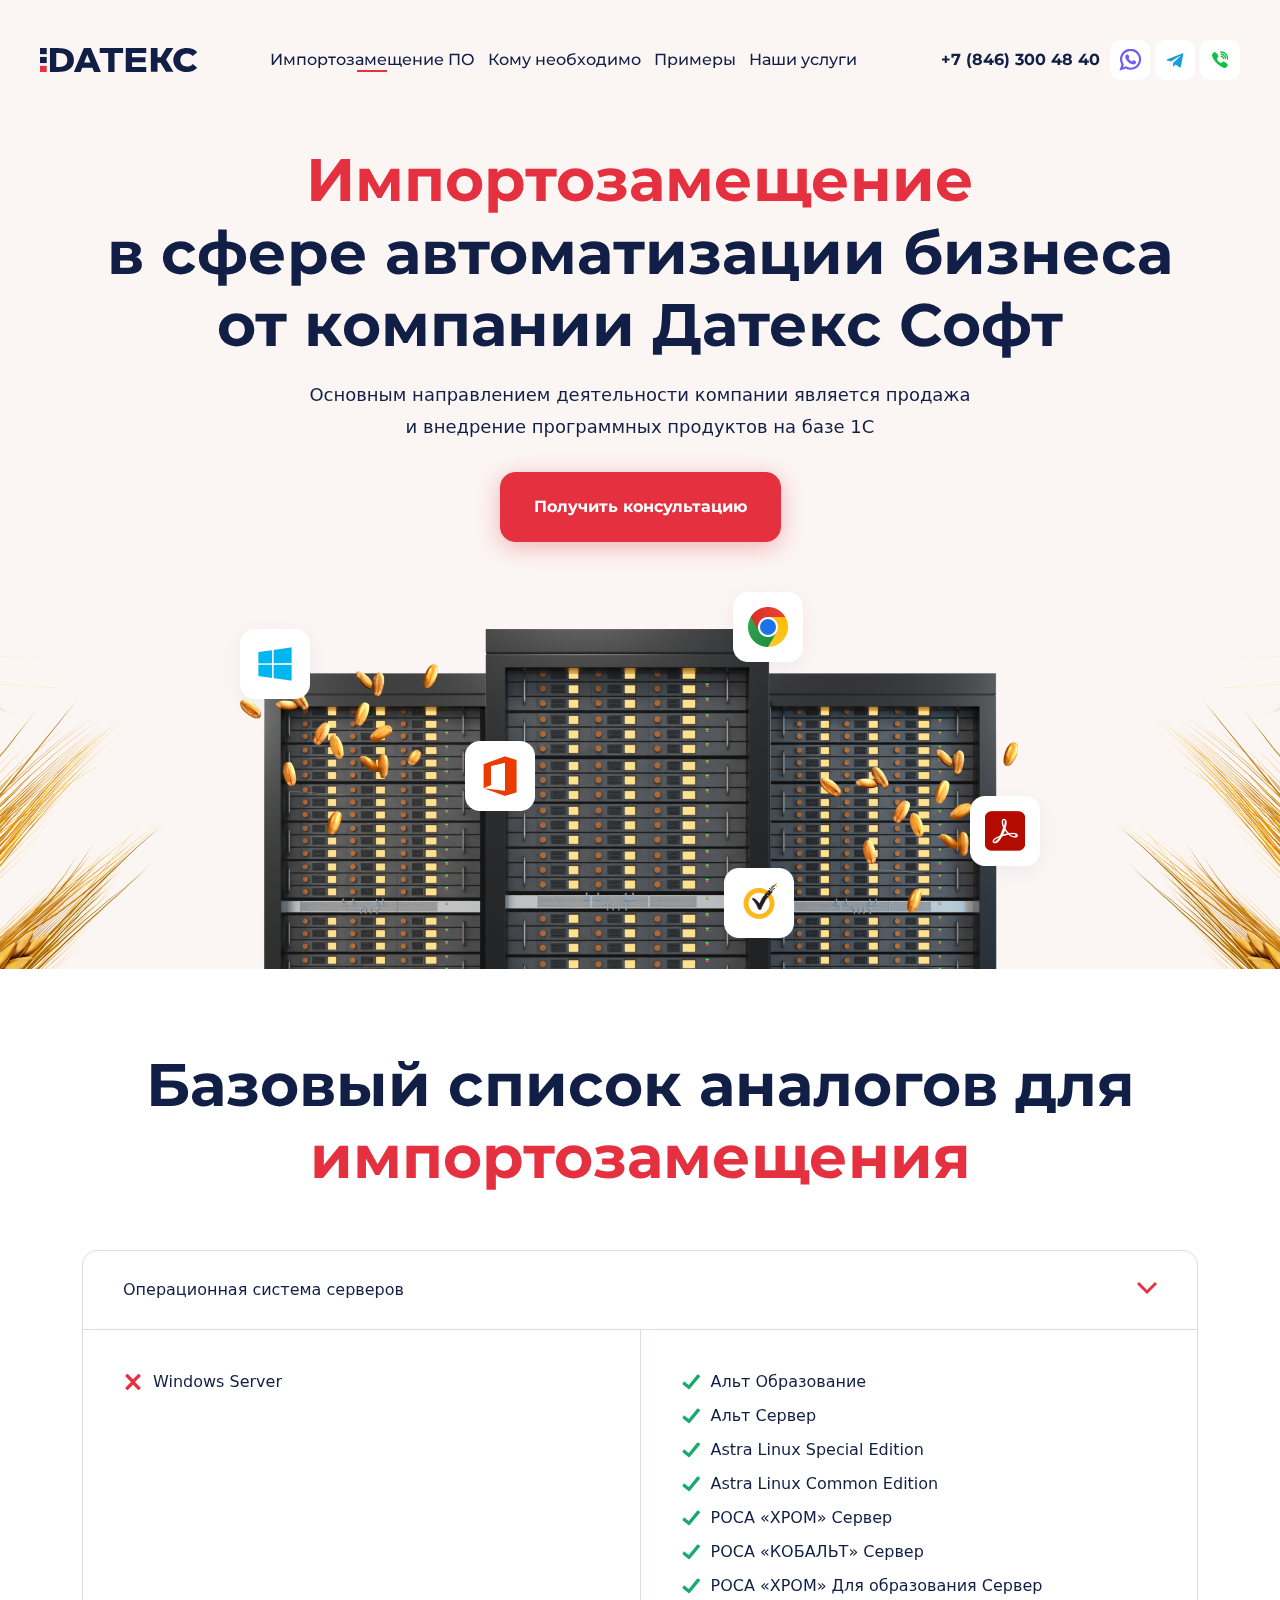
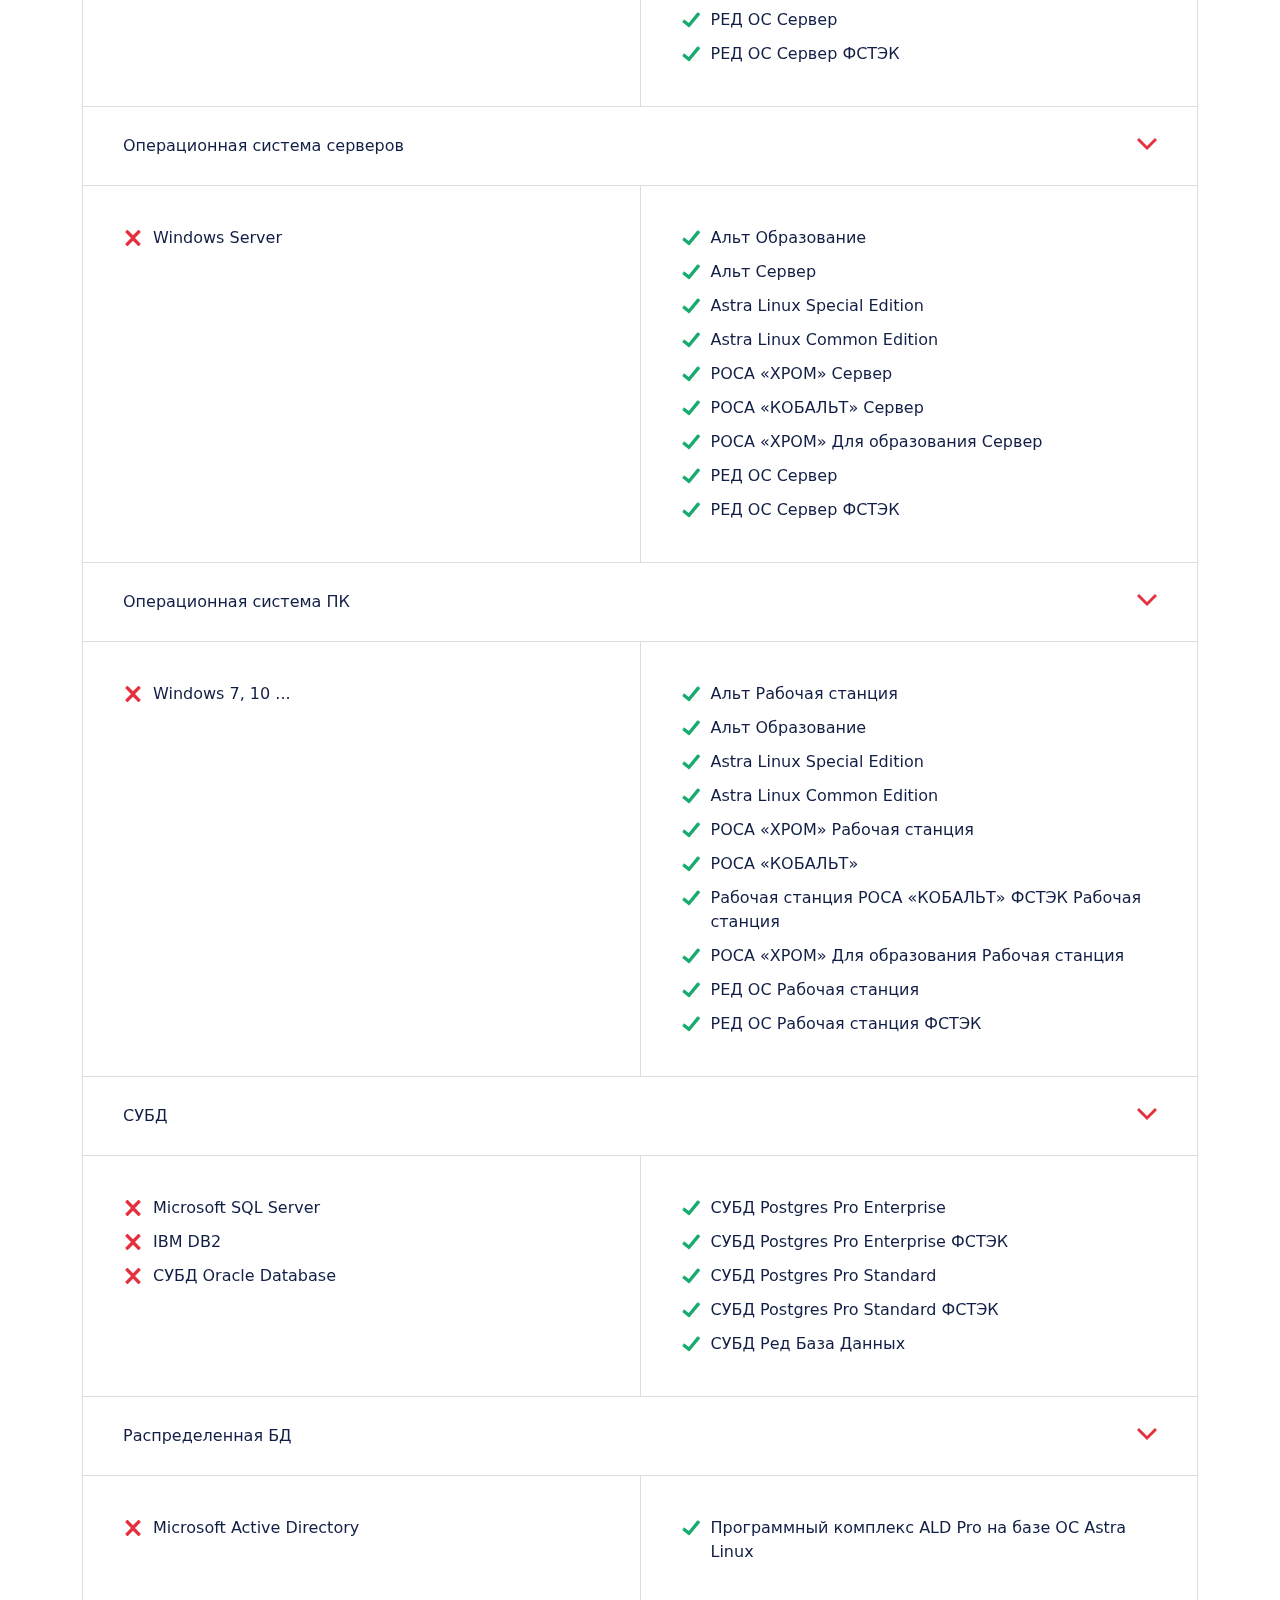
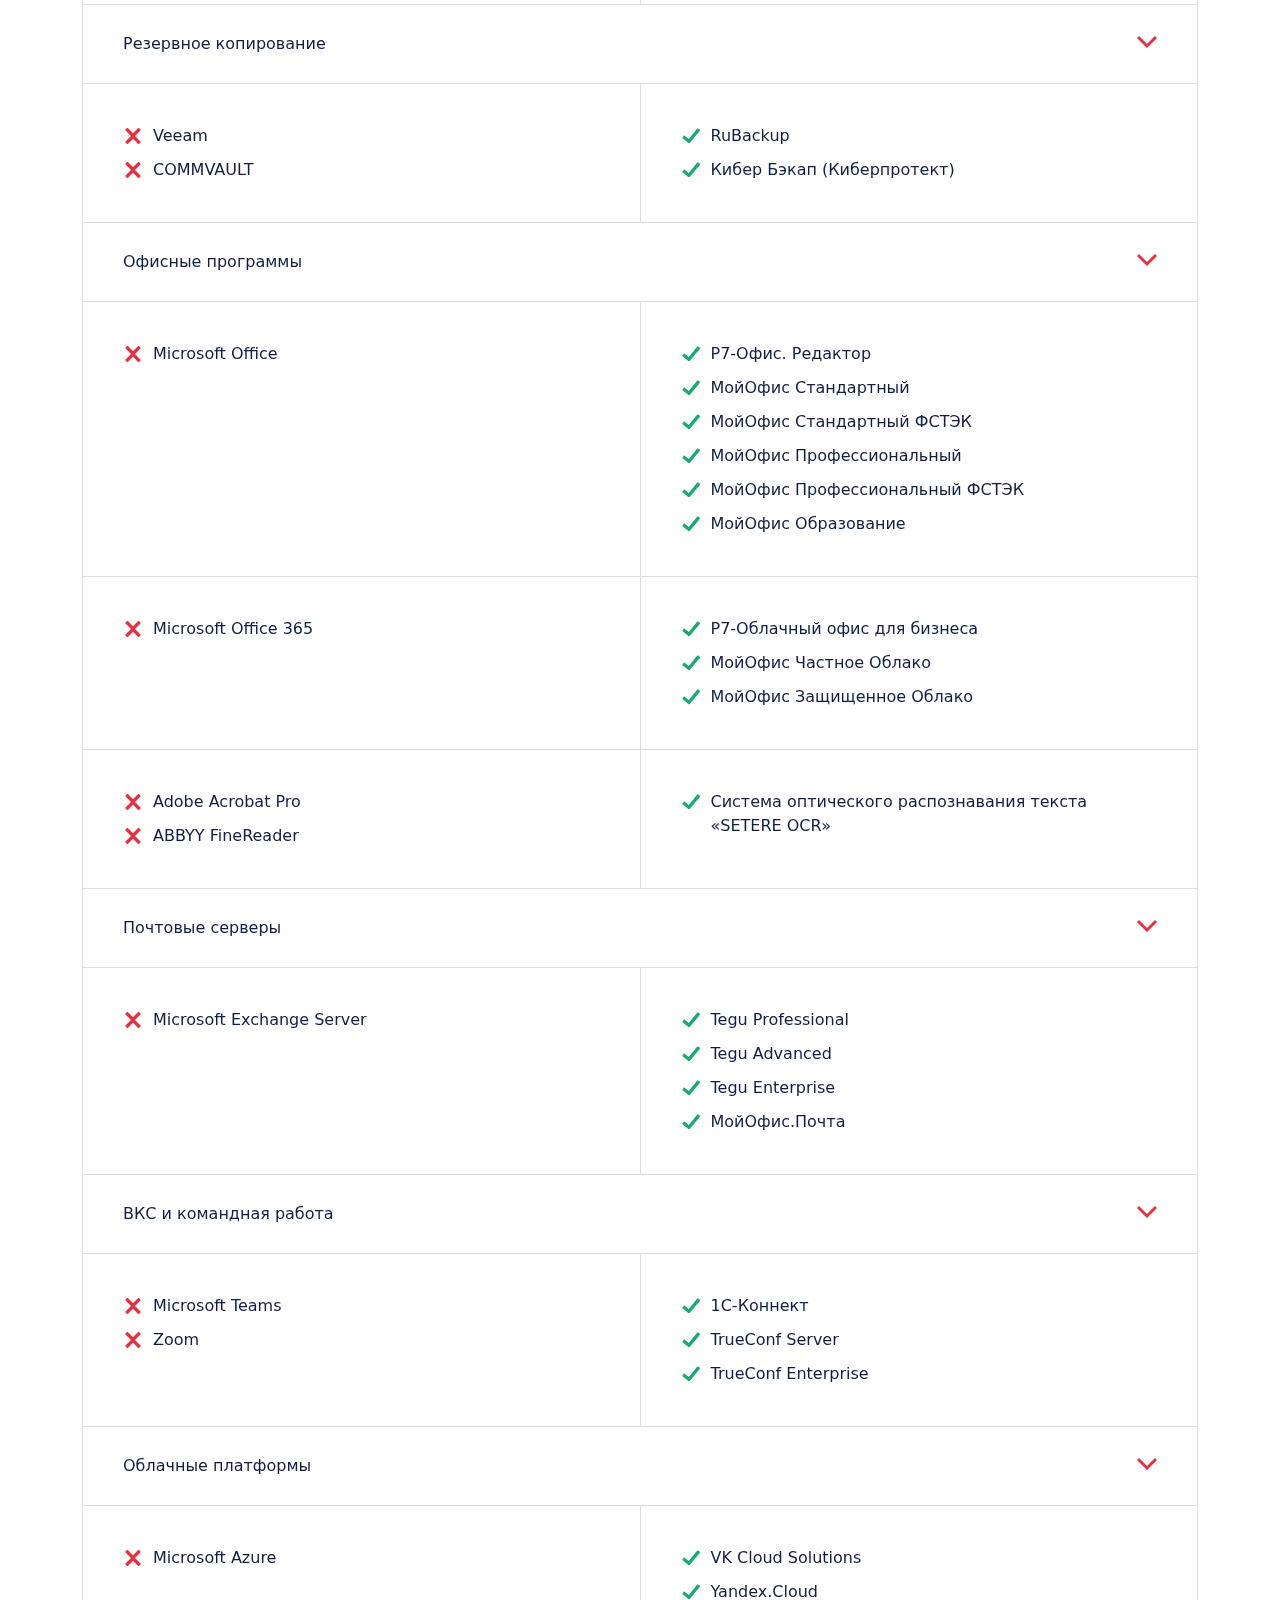
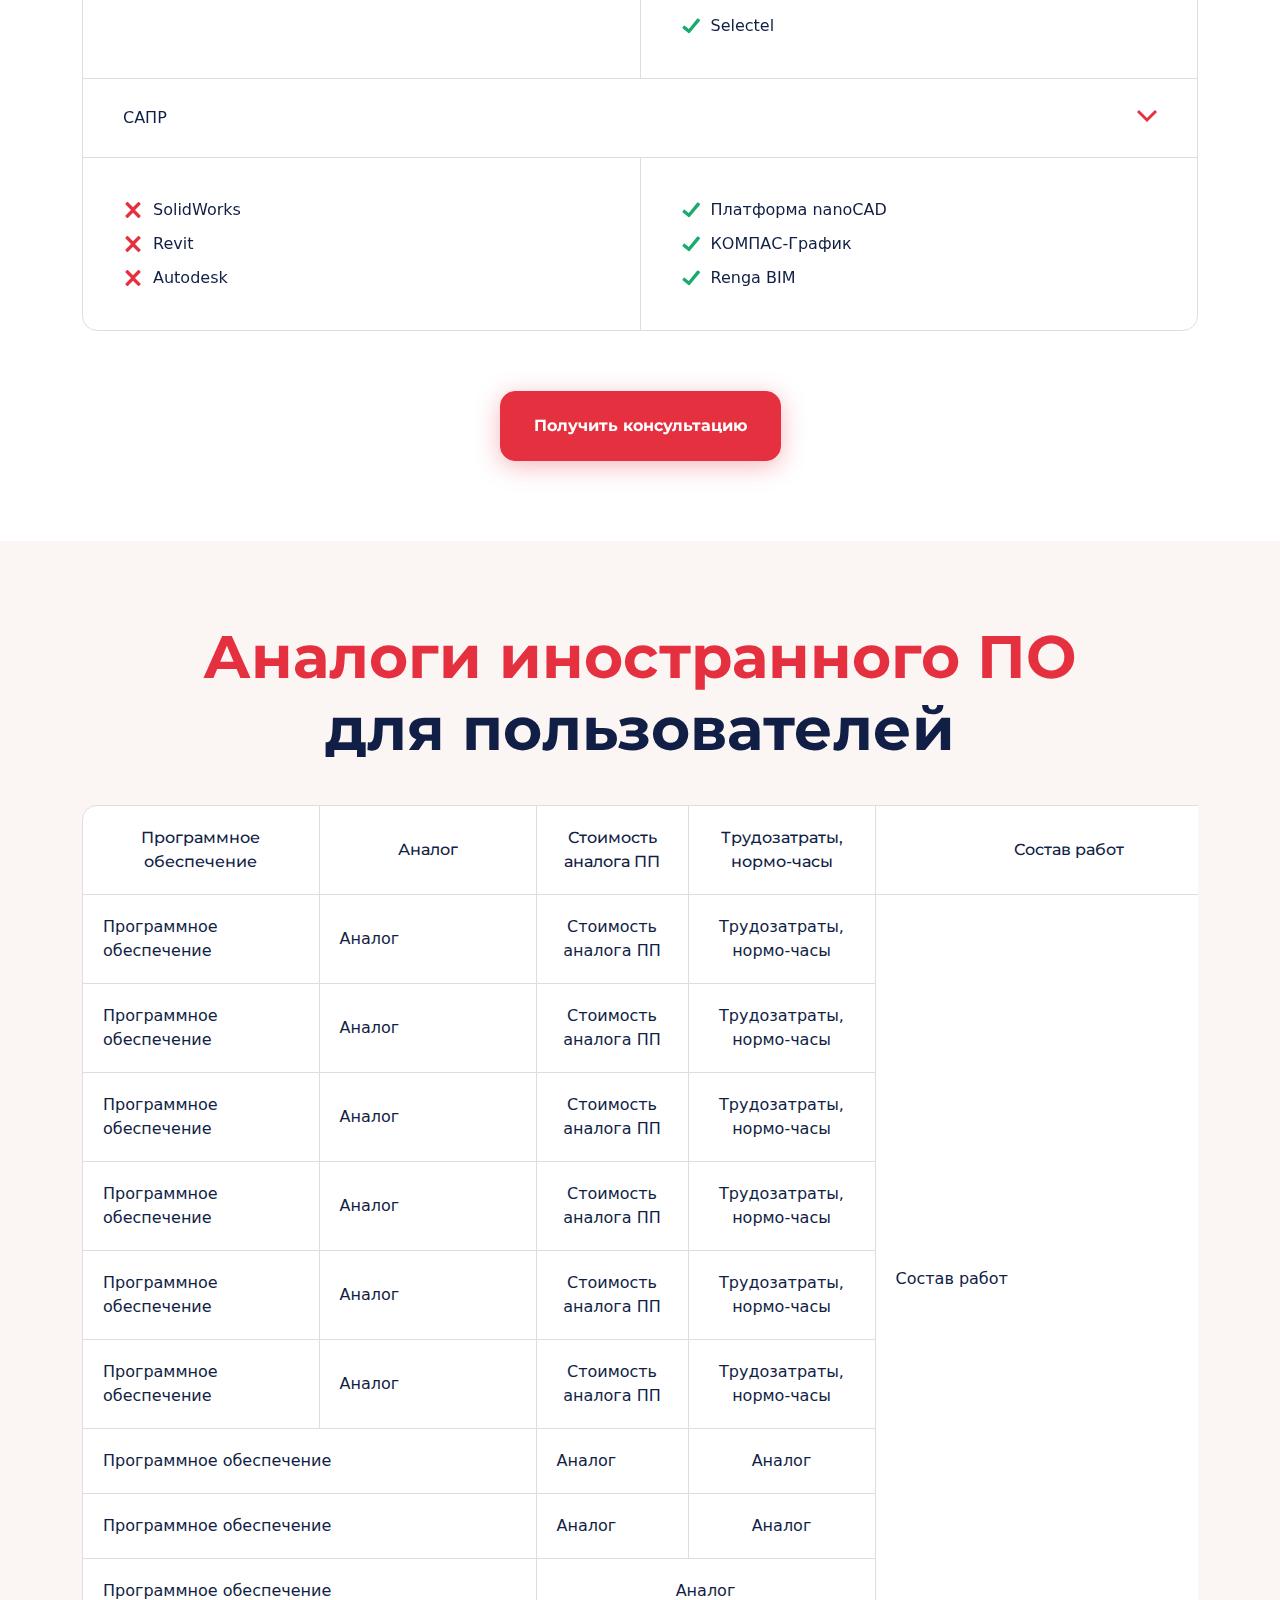
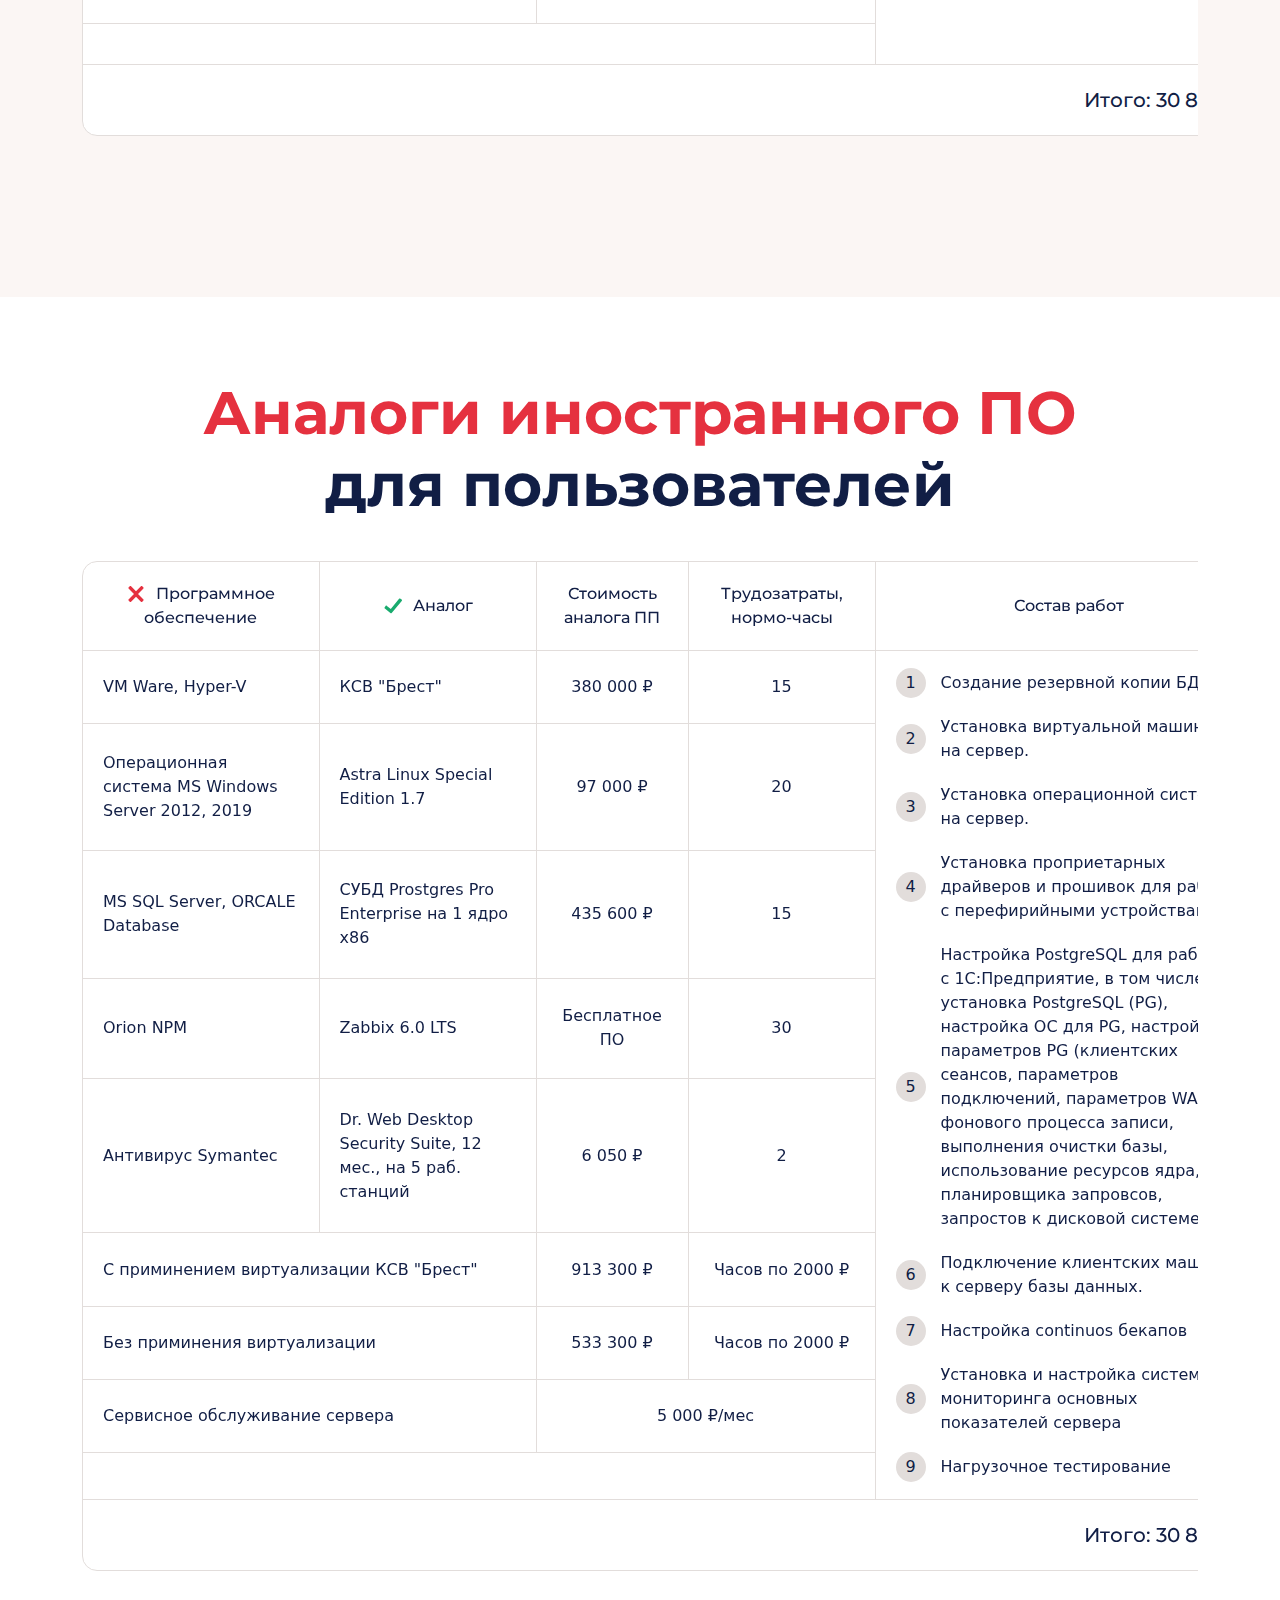
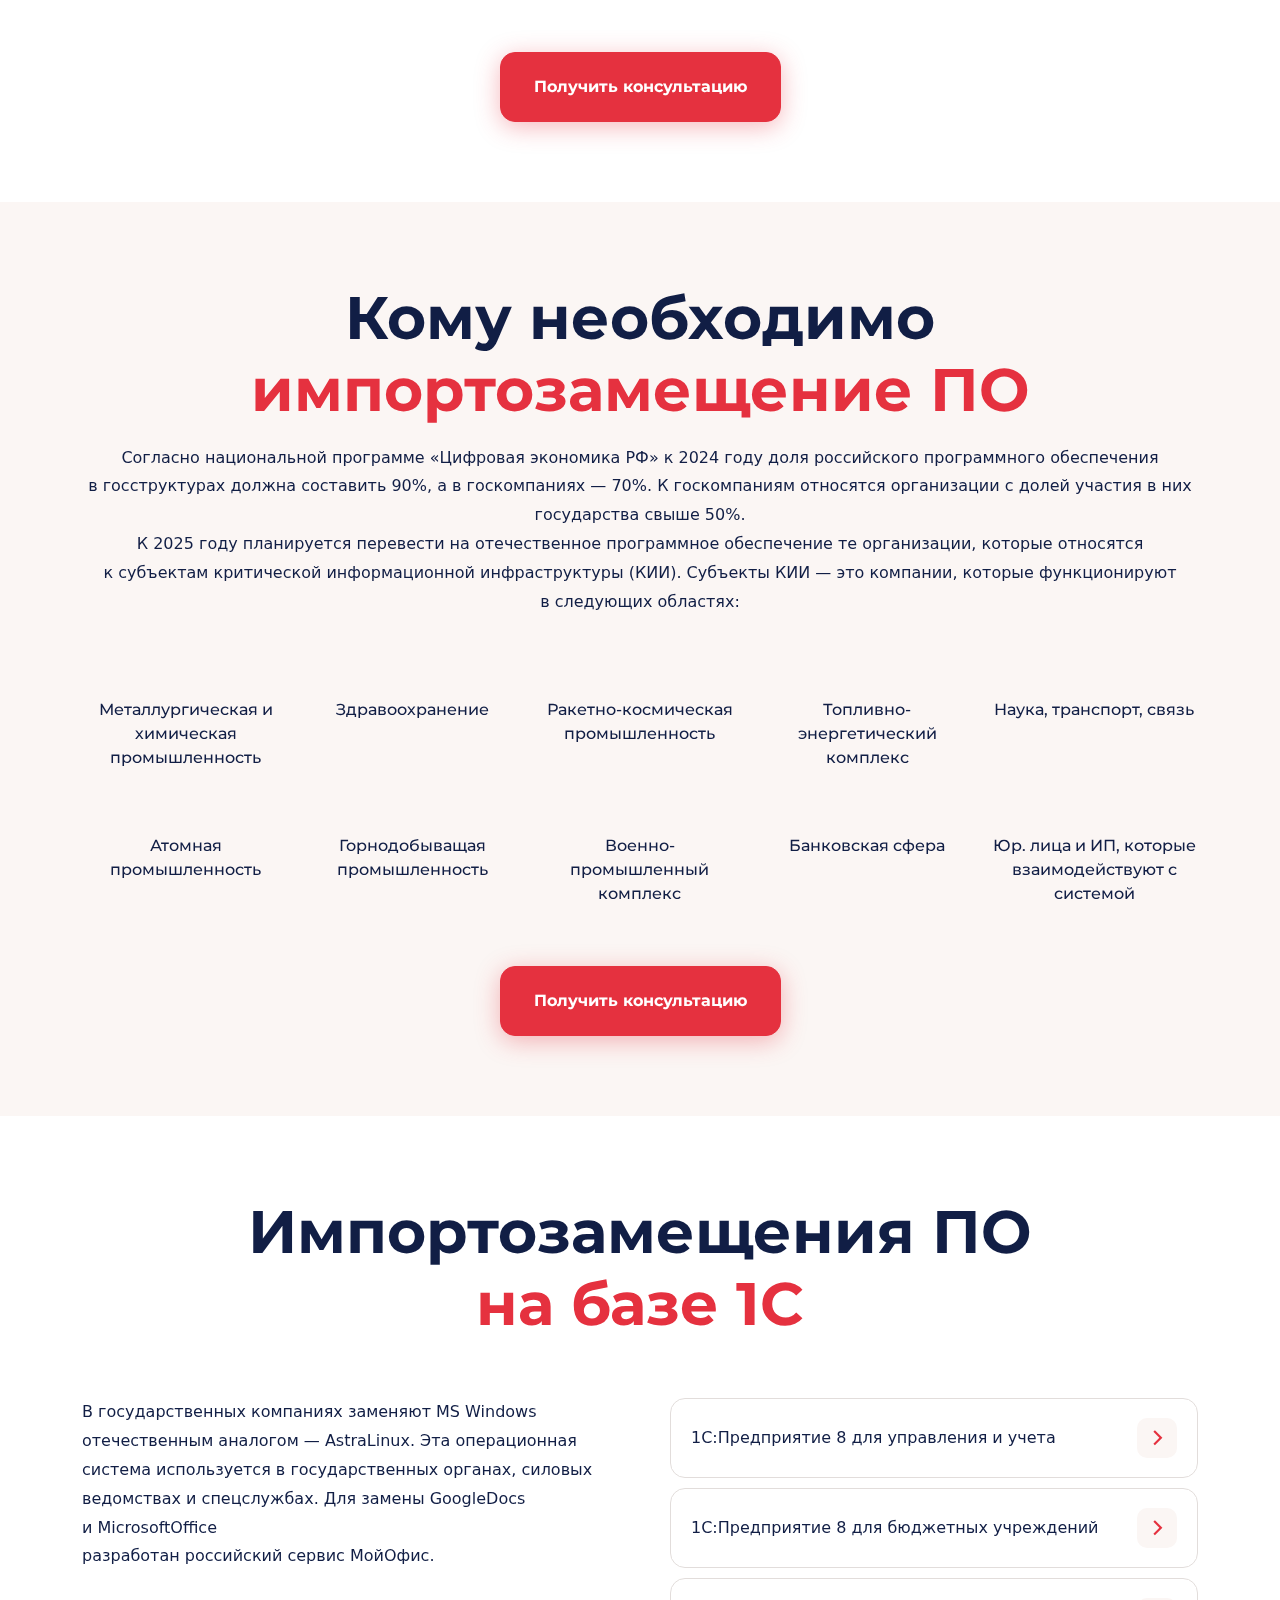
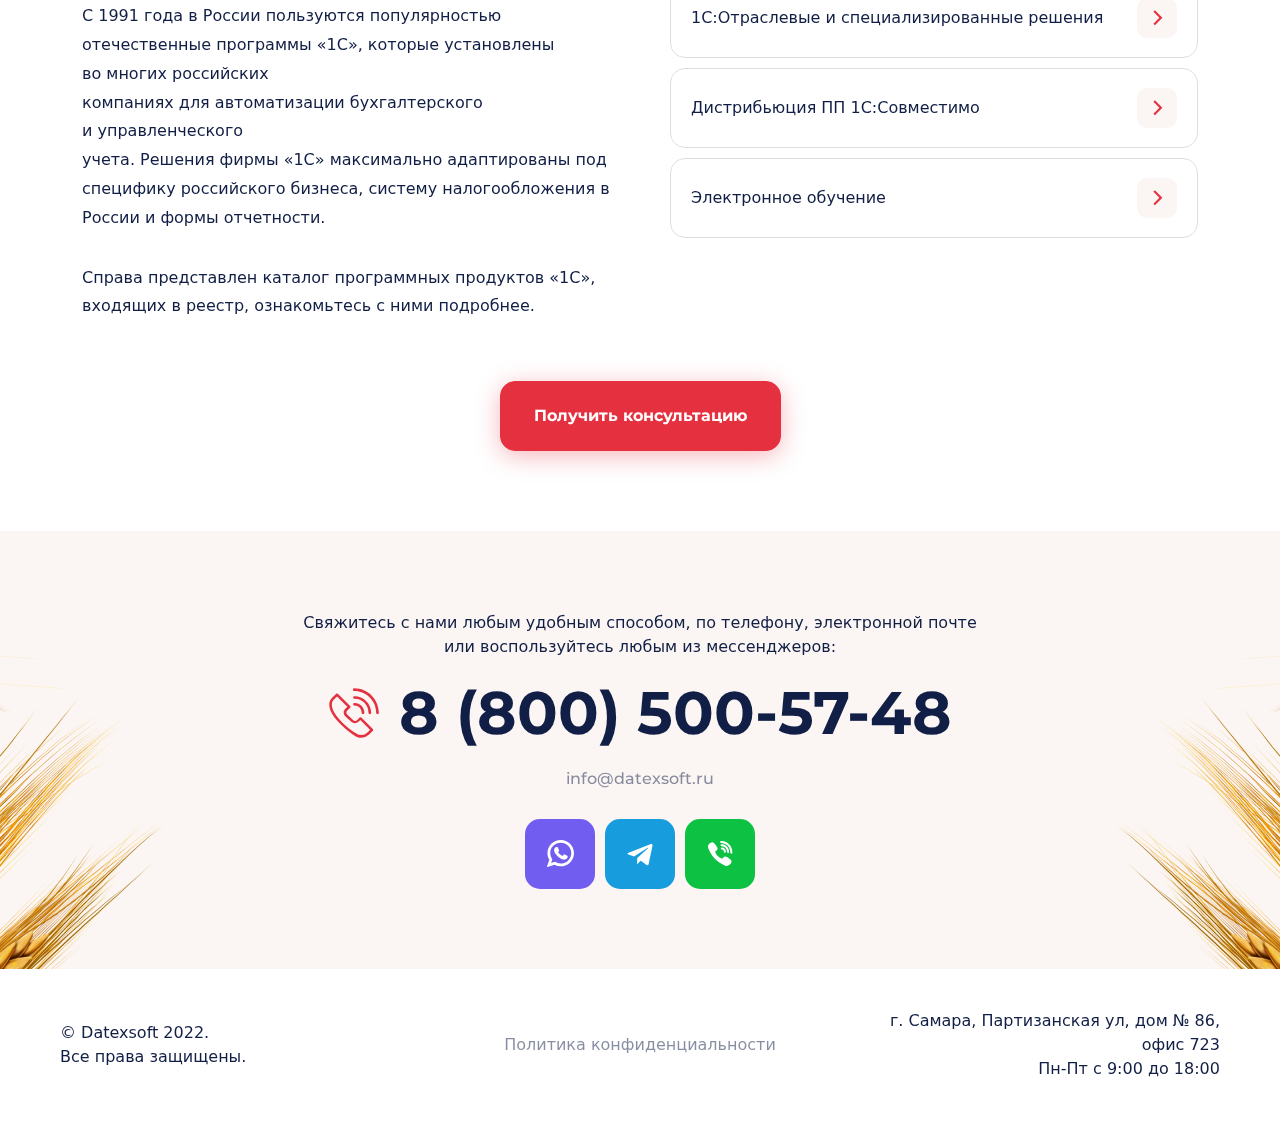
==== commit 0df9680a: "edit index page" ====
--- a/public/index.html
+++ b/public/index.html
@@ -829,6 +829,180 @@
 				</div>
 			</section>
 			<!-- end sBaseList-->
+			<!-- start sTable-->
+			<section class="sTable section bg-yellow" id="sTable">
+				<div class="container">
+					<div class="section-title text-center">
+						<h2 class="h1"><span>Аналоги иностранного ПО</span><br>для пользователей</h2>
+					</div>
+					<div class="custom-scroll">
+						<div class="sTable__table-wrap">
+							<table>
+								<tr>
+									<th>Программное обеспечение</th>
+									<th>Аналог</th>
+									<th>Стоимость аналога ПП</th>
+									<th>Трудозатраты, нормо-часы</th>
+									<th>Состав работ</th>
+								</tr>
+								<tr>
+									<td>Программное обеспечение</td>
+									<td>Аналог</td>
+									<td>Стоимость аналога ПП</td>
+									<td>Трудозатраты, нормо-часы</td>
+									<td rowspan="10">Состав работ</td>
+								</tr>
+								<tr>
+									<td>Программное обеспечение</td>
+									<td>Аналог</td>
+									<td>Стоимость аналога ПП</td>
+									<td>Трудозатраты, нормо-часы</td>
+								</tr>
+								<tr>
+									<td>Программное обеспечение</td>
+									<td>Аналог</td>
+									<td>Стоимость аналога ПП</td>
+									<td>Трудозатраты, нормо-часы</td>
+								</tr>
+								<tr>
+									<td>Программное обеспечение</td>
+									<td>Аналог</td>
+									<td>Стоимость аналога ПП</td>
+									<td>Трудозатраты, нормо-часы</td>
+								</tr>
+								<tr>
+									<td>Программное обеспечение</td>
+									<td>Аналог</td>
+									<td>Стоимость аналога ПП</td>
+									<td>Трудозатраты, нормо-часы</td>
+								</tr>
+								<tr>
+									<td>Программное обеспечение</td>
+									<td>Аналог</td>
+									<td>Стоимость аналога ПП</td>
+									<td>Трудозатраты, нормо-часы</td>
+								</tr>
+								<tr>
+									<td colspan="2">Программное обеспечение</td>
+									<td>Аналог</td>
+									<td>Аналог</td>
+								</tr>
+								<tr>
+									<td colspan="2">Программное обеспечение</td>
+									<td>Аналог</td>
+									<td>Аналог</td>
+								</tr>
+								<tr>
+									<td colspan="2">Программное обеспечение</td>
+									<td colspan="2">Аналог</td>
+								</tr>
+								<tr>
+									<td colspan="4"></td>
+								</tr>
+								<tr>
+									<td colspan="5">Итого: 30 850 ₽</td>
+								</tr>
+							</table>
+						</div>
+					</div>
+				</div>
+			</section>
+			<!-- end sTable-->
+			<!-- start sTable-->
+			<section class="sTable section" id="sTable">
+				<div class="container">
+					<div class="section-title text-center">
+						<h2 class="h1"><span>Аналоги иностранного ПО</span><br>для пользователей</h2>
+					</div>
+					<div class="custom-scroll">
+						<div class="sTable__table-wrap">
+							<table>
+								<tr>
+									<th>
+										<svg class="icon icon-cross ">
+											<use xlink:href="img/svg/sprite.svg#cross"></use>
+										</svg><span>Программное обеспечение</span>
+									</th>
+									<th> 
+										<svg class="icon icon-apply ">
+											<use xlink:href="img/svg/sprite.svg#apply"></use>
+										</svg><span>Аналог</span>
+									</th>
+									<th>Стоимость аналога ПП</th>
+									<th>Трудозатраты, нормо-часы</th>
+									<th>Состав работ</th>
+								</tr>
+								<tr>
+									<td>VM Ware, Hyper-V</td>
+									<td>КСВ &quot;Брест&quot;</td>
+									<td>380 000 ₽</td>
+									<td>15</td>
+									<td rowspan="9">
+										<ol>
+											<li>Создание резервной копии БД.</li>
+											<li>Установка виртуальной машины на&nbsp;сервер.</li>
+											<li>Установка операционной системы на&nbsp;сервер.</li>
+											<li>Установка проприетарных драйверов и&nbsp;прошивок для работы с&nbsp;перефирийными устройствами.</li>
+											<li>Настройка PostgreSQL для работы с&nbsp;1С:Предприятие, в&nbsp;том числе: установка PostgreSQL (PG), настройка&nbsp;ОС для&nbsp;PG, настройка параметров&nbsp;PG (клиентских сеансов, параметров подключений, параметров WAL, фонового процесса записи, выполнения очистки базы, использование ресурсов ядра, планировщика запровсов, запростов к&nbsp;дисковой системе).</li>
+											<li>Подключение клиентских машин к&nbsp;серверу базы данных.</li>
+											<li>Настройка continuos бекапов</li>
+											<li>Установка и&nbsp;настройка системы мониторинга основных показателей сервера</li>
+											<li>Нагрузочное тестирование</li>
+										</ol>
+									</td>
+								</tr>
+								<tr>
+									<td>Операционная система MS Windows Server 2012, 2019</td>
+									<td>Astra Linux Special Edition 1.7</td>
+									<td>97 000 ₽</td>
+									<td>20</td>
+								</tr>
+								<tr>
+									<td>MS SQL Server, ORCALE Database</td>
+									<td>СУБД Prostgres Pro Enterprise на 1 ядро x86</td>
+									<td>435 600 ₽</td>
+									<td>15</td>
+								</tr>
+								<tr>
+									<td>Orion NPM</td>
+									<td>Zabbix 6.0 LTS</td>
+									<td>Бесплатное ПО</td>
+									<td>30</td>
+								</tr>
+								<tr>
+									<td>Антивирус Symantec</td>
+									<td>Dr. Web Desktop Security Suite, 12 мес., на 5 раб. станций</td>
+									<td>6 050 ₽</td>
+									<td>2</td>
+								</tr>
+								<tr>
+									<td colspan="2">С&nbsp;приминением виртуализации КСВ &quot;Брест&quot;</td>
+									<td class="text-center">913 300 ₽</td>
+									<td>Часов по 2000 ₽</td>
+								</tr>
+								<tr>
+									<td colspan="2">Без приминения виртуализации</td>
+									<td class="text-center">533 300 ₽</td>
+									<td>Часов по 2000 ₽</td>
+								</tr>
+								<tr>
+									<td colspan="2">Сервисное обслуживание сервера</td>
+									<td colspan="2">5 000 ₽/мес</td>
+								</tr>
+								<tr>
+									<td colspan="4"></td>
+								</tr>
+								<tr>
+									<td colspan="5">Итого: 30 850 ₽</td>
+								</tr>
+							</table>
+						</div>
+					</div>
+					<a class="sTable__btn btn btn-primary" href="#">Получить консультацию
+					</a>
+				</div>
+			</section>
+			<!-- end sTable-->
 			<!-- start sWhoNeed-->
 			<section class="sWhoNeed section bg-yellow" id="sWhoNeed">
 				<div class="container">
@@ -877,7 +1051,7 @@
 			<section class="sImportSubstitution section" id="sImportSubstitution">
 				<div class="container">
 					<div class="section-title text-center">
-						<h2>Импортозамещения ПО<span>на базе 1С</span></h2>
+						<h2 class="h1">Импортозамещения ПО<br><span>на базе 1С</span></h2>
 					</div>
 					<div class="sImportSubstitution__row row">
 						<div class="sImportSubstitution__col col-lg-6">
@@ -976,29 +1150,95 @@
 			</footer>
 		</div>
 		<!--  start modals-->
-		<div id="modal-call" style="display: none">
-			<div class="modal-win">
+		<div id="modal-industries" style="display: none">
+			<div class="modal-win modal-win--list">
+				<div class="modal-win__title h3 text-center">1С:Отраслевые и специализированные решения
+				</div>
+				<ul>
+					<li>
+						<svg class="icon icon-apply ">
+							<use xlink:href="img/svg/sprite.svg#apply"></use>
+						</svg>
+						<p>1С:Комплексная автоматизация торговли алкогольной продукцией 8</p>
+					</li>
+					<li>
+						<svg class="icon icon-apply ">
+							<use xlink:href="img/svg/sprite.svg#apply"></use>
+						</svg>
+						<p>1С:МДЛП 1С:Медицина. Больница</p>
+					</li>
+					<li>
+						<svg class="icon icon-apply ">
+							<use xlink:href="img/svg/sprite.svg#apply"></use>
+						</svg>
+						<p>1С:Медицина. Больничная аптека</p>
+					</li>
+					<li>
+						<svg class="icon icon-apply ">
+							<use xlink:href="img/svg/sprite.svg#apply"></use>
+						</svg>
+						<p>1С:Медицина. Больничные</p>
+					</li>
+					<li>
+						<svg class="icon icon-apply ">
+							<use xlink:href="img/svg/sprite.svg#apply"></use>
+						</svg>
+						<p>1С:Медицина. Диетическое питание</p>
+					</li>
+					<li>
+						<svg class="icon icon-apply ">
+							<use xlink:href="img/svg/sprite.svg#apply"></use>
+						</svg>
+						<p>1С:Медицина. Клиническая лаборатория</p>
+					</li>
+					<li>
+						<svg class="icon icon-apply ">
+							<use xlink:href="img/svg/sprite.svg#apply"></use>
+						</svg>
+						<p>1С:Медицина. Поликлиника</p>
+					</li>
+					<li>
+						<svg class="icon icon-apply ">
+							<use xlink:href="img/svg/sprite.svg#apply"></use>
+						</svg>
+						<p>1С:Медицина. Стоматологическая клиника</p>
+					</li>
+				</ul>
+			</div>
+		</div>
+		<!-- #modal-call-->
+		<div id="modal-order-call" style="display: none">
+			<div class="modal-win modal-win--order-call text-center">
 				<div class="form-wrap">
 					<form>
-						<div class="text-center">
-							<div class="form-wrap__title form-data h3 ttu">Обратный звонок
-							</div>
-							<p class="after-headline">Заполните заявку и&nbsp;мы&nbsp;с&nbsp;Вами свяжемся в&nbsp;течение 15&nbsp;минут</p>
-						</div>
-						<div class="form-wrap__input-wrap form-group"><input class="form-wrap__input form-control" name="text" type="text" placeholder="Ваше Имя" required="required"/> 
+						<div class="form-wrap__headline h2">Заказать обратный звонок
+						</div>
+						<p>Оставьте заяку и наши сотрудники свяжется<br>с вами в кротчайшие сроки</p>
+						<div class="form-wrap__input-wrap form-group"><input class="form-wrap__input form-control" name="text" type="text" placeholder="Ваше имя"/>
 						</div>
 						<!-- +e.input-wrap-->
-						<button class="form-wrap__btn btn" type="submit"> 
-						</button>
-						<div class="form-wrap__policy">
-							<label class="custom-input form-check"><input class="custom-input__input form-check-input" name="checkbox" type="checkbox" checked="checked"/><small class="custom-input__text text-secondary">Согласен на обработку и хранение моих персональных данных в соответствии с условиями</small>
-							</label>
-						</div>
+						<div class="form-wrap__input-wrap form-group"><input class="form-wrap__input form-control" name="tel" type="tel" placeholder="Телефон"/>
+						</div>
+						<!-- +e.input-wrap-->
+						<div class="form-wrap__policy">Нажимая на&nbsp;кнопку, вы&nbsp;даете согласие на&nbsp;обработку своих<br>персональных данных и&nbsp;соглашаетесь с&nbsp;<a href="#">пользовательским соглашением</a>
+						</div>
+						<a class="form-wrap__btn btn btn-primary" href="#">Заказать звонок
+						</a>
 					</form>
 				</div>
 			</div>
 		</div>
-		<!-- #modal-call-->
+		<!-- #modal-order-call-->
+		<div id="modal-tnx" style="display: none">
+			<div class="modal-win modal-win--tnx text-center">
+				<div class="modal-win__headline h2">Спасибо за обращение!
+				</div>
+				<p>Мы свяжемся с вами в ближайшее время.</p>
+				<a class="modal-win__btn btn btn-primary" href="#">Закрыть
+				</a>
+			</div>
+		</div>
+		<!-- #modal-order-call-->
 		<!-- end modals-->
 		<script src="libs/jquery/jquery.min.js"></script>
 		<script src="libs/@fancyapps/ui/fancybox.umd.js"> </script>
--- a/public/css/main.min.css
+++ b/public/css/main.min.css
@@ -1 +1 @@
-@charset "UTF-8";@font-face{font-display:swap;font-family:Montserrat;font-style:normal;font-weight:400;src:url(../fonts/ProximaNova-Regular/ProximaNova-Regular.woff2) format("woff2")}.icon{fill:currentColor;display:inline-block;height:1em;width:1em}.icon-apply{font-size:2rem;width:1em}.icon-basket{font-size:2.4rem;width:.9166666667em}.icon-call{font-size:5rem;width:1em}.icon-check{font-size:2.7rem;width:1em}.icon-chevron-right{font-size:2.4rem;width:1em}.icon-cross{font-size:2rem;width:1em}.icon-fb,.icon-instagram,.icon-mobile{font-size:2.4rem;width:1em}.icon-phone{font-size:2rem;width:1em}.icon-telegram{font-size:1.6rem;width:1em}.icon-viber,.icon-vk{font-size:2.4rem;width:1em}.icon-whatsapp{font-size:1.6rem;width:1em}:root{--bs-blue:#0d6efd;--bs-indigo:#6610f2;--bs-purple:#715df0;--bs-pink:#d63384;--bs-red:#e5313f;--bs-orange:#fd7e14;--bs-yellow:#ffc107;--bs-green:#19ab6e;--bs-teal:#0dc143;--bs-cyan:#179cde;--bs-black:#000;--bs-white:#fff;--bs-gray:#6c757d;--bs-gray-dark:#343a40;--bs-gray-100:#fbf6f4;--bs-gray-200:#e1dcda;--bs-gray-300:#e2dddb;--bs-gray-400:#ced4da;--bs-gray-500:#adb5bd;--bs-gray-600:#6c757d;--bs-gray-700:#495057;--bs-gray-800:#343a40;--bs-gray-900:#212529;--bs-primary:#e5313f;--bs-secondary:#6c757d;--bs-danger:#0d6efd;--bs-primary-rgb:229,49,63;--bs-secondary-rgb:108,117,125;--bs-danger-rgb:13,110,253;--bs-white-rgb:255,255,255;--bs-black-rgb:0,0,0;--bs-body-color-rgb:17,30,69;--bs-body-bg-rgb:255,255,255;--bs-font-sans-serif:"Montserrat",system-ui,-apple-system,"Segoe UI",Roboto,"Helvetica Neue",Arial,"Noto Sans","Liberation Sans",sans-serif,"Apple Color Emoji","Segoe UI Emoji","Segoe UI Symbol","Noto Color Emoji";--bs-font-monospace:SFMono-Regular,Menlo,Monaco,Consolas,"Liberation Mono","Courier New",monospace;--bs-gradient:linear-gradient(180deg,hsla(0,0%,100%,.15),hsla(0,0%,100%,0));--bs-body-font-family:var(--bs-font-sans-serif);--bs-body-font-size:1rem;--bs-body-font-weight:400;--bs-body-line-height:1.5;--bs-body-color:#111e45;--bs-body-bg:#fff;--bs-border-width:1px;--bs-border-style:solid;--bs-border-color:#e2dddb;--bs-border-color-translucent:rgba(0,0,0,.175);--bs-border-radius:0.375rem;--bs-border-radius-sm:0.25rem;--bs-border-radius-lg:0.5rem;--bs-border-radius-xl:1rem;--bs-border-radius-2xl:2rem;--bs-border-radius-pill:50rem;--bs-heading-color: ;--bs-link-color:#e5313f;--bs-link-hover-color:#b72732;--bs-code-color:#d63384;--bs-highlight-bg:#fff3cd}*,:after,:before{box-sizing:border-box}body{-webkit-text-size-adjust:100%;-webkit-tap-highlight-color:rgba(0,0,0,0);background-color:var(--bs-body-bg);color:var(--bs-body-color);font-family:var(--bs-body-font-family);font-size:var(--bs-body-font-size);font-weight:var(--bs-body-font-weight);line-height:var(--bs-body-line-height);margin:0;text-align:var(--bs-body-text-align)}hr{border:0;border-top:1px solid;color:inherit;margin:1rem 0;opacity:.25}.h1,.h2,.h3,.h4,.h5,.h6,h1,h2,h3,h4,h5,h6{color:var(--bs-heading-color);font-weight:700;line-height:1.2;margin-bottom:.5rem;margin-top:0}.h1,h1{font-size:calc(1.5rem + 3vw)}.h2,h2{font-size:calc(1.325rem + .9vw)}.h3,h3{font-size:calc(1.3rem + .6vw)}.h4,h4{font-size:calc(1.275rem + .3vw)}.h5,h5{font-size:1.25rem}.h6,h6{font-size:1rem}p{margin-bottom:1rem;margin-top:0}abbr[title]{cursor:help;-webkit-text-decoration:underline dotted;text-decoration:underline dotted;-webkit-text-decoration-skip-ink:none;text-decoration-skip-ink:none}address{font-style:normal;line-height:inherit;margin-bottom:1rem}ol,ul{padding-left:2rem}dl,ol,ul{margin-bottom:1rem;margin-top:0}ol ol,ol ul,ul ol,ul ul{margin-bottom:0}dt{font-weight:700}dd{margin-bottom:.5rem;margin-left:0}blockquote{margin:0 0 1rem}b,strong{font-weight:bolder}.small,small{font-size:.875em}.mark,mark{background-color:var(--bs-highlight-bg);padding:.1875em}sub,sup{font-size:.75em;line-height:0;position:relative;vertical-align:baseline}sub{bottom:-.25em}sup{top:-.5em}a{color:var(--bs-link-color);text-decoration:none}a:hover{color:var(--bs-link-hover-color)}a:not([href]):not([class]),a:not([href]):not([class]):hover{color:inherit;text-decoration:none}code,kbd,pre,samp{font-family:var(--bs-font-monospace);font-size:1em}pre{display:block;font-size:.875em;margin-bottom:1rem;margin-top:0;overflow:auto}pre code{color:inherit;font-size:inherit;word-break:normal}code{word-wrap:break-word;color:var(--bs-code-color);font-size:.875em}a>code{color:inherit}kbd{background-color:var(--bs-body-color);border-radius:.25rem;color:var(--bs-body-bg);font-size:.875em;padding:.1875rem .375rem}kbd kbd{font-size:1em;padding:0}figure{margin:0 0 1rem}img,svg{vertical-align:middle}table{border-collapse:collapse;caption-side:bottom}caption{color:rgba(var(--bs-body-color-rgb),.75);padding-bottom:.5rem;padding-top:.5rem;text-align:left}th{text-align:inherit;text-align:-webkit-match-parent}tbody,td,tfoot,th,thead,tr{border:0 solid;border-color:inherit}label{display:inline-block}button{border-radius:0}button:focus:not(:focus-visible){outline:0}button,input,optgroup,select,textarea{font-family:inherit;font-size:inherit;line-height:inherit;margin:0}button,select{text-transform:none}[role=button]{cursor:pointer}select{word-wrap:normal}select:disabled{opacity:1}[list]:not([type=date]):not([type=datetime-local]):not([type=month]):not([type=week]):not([type=time])::-webkit-calendar-picker-indicator{display:none!important}[type=button],[type=reset],[type=submit],button{-webkit-appearance:button}[type=button]:not(:disabled),[type=reset]:not(:disabled),[type=submit]:not(:disabled),button:not(:disabled){cursor:pointer}::-moz-focus-inner{border-style:none;padding:0}textarea{resize:vertical}fieldset{border:0;margin:0;min-width:0;padding:0}legend{float:left;font-size:calc(1.275rem + .3vw);line-height:inherit;margin-bottom:.5rem;padding:0;width:100%}legend+*{clear:left}::-webkit-datetime-edit-day-field,::-webkit-datetime-edit-fields-wrapper,::-webkit-datetime-edit-hour-field,::-webkit-datetime-edit-minute,::-webkit-datetime-edit-month-field,::-webkit-datetime-edit-text,::-webkit-datetime-edit-year-field{padding:0}::-webkit-inner-spin-button{height:auto}[type=search]{-webkit-appearance:textfield;outline-offset:-2px}::-webkit-search-decoration{-webkit-appearance:none}::-webkit-color-swatch-wrapper{padding:0}::-webkit-file-upload-button{-webkit-appearance:button;font:inherit}::file-selector-button{-webkit-appearance:button;font:inherit}output{display:inline-block}iframe{border:0}summary{cursor:pointer;display:list-item}progress{vertical-align:baseline}[hidden]{display:none!important}.lead{font-size:1.25rem;font-weight:300}.display-1{font-size:calc(1.625rem + 4.5vw);font-weight:300;line-height:1.2}.display-2{font-size:calc(1.575rem + 3.9vw);font-weight:300;line-height:1.2}.display-3{font-size:calc(1.525rem + 3.3vw);font-weight:300;line-height:1.2}.display-4{font-size:calc(1.475rem + 2.7vw);font-weight:300;line-height:1.2}.display-5{font-size:calc(1.425rem + 2.1vw);font-weight:300;line-height:1.2}.display-6{font-size:calc(1.375rem + 1.5vw);font-weight:300;line-height:1.2}.list-inline,.list-unstyled{list-style:none;padding-left:0}.list-inline-item{display:inline-block}.list-inline-item:not(:last-child){margin-right:.5rem}.initialism{font-size:.875em;text-transform:uppercase}.blockquote{font-size:1.25rem;margin-bottom:1rem}.blockquote>:last-child{margin-bottom:0}.blockquote-footer{color:#6c757d;font-size:.875em;margin-bottom:1rem;margin-top:-1rem}.blockquote-footer:before{content:"— "}.container,.container-fluid,.container-lg,.container-md,.container-sm,.container-xl,.container-xxl{--bs-gutter-x:1.5rem;--bs-gutter-y:0;margin-left:auto;margin-right:auto;padding-left:calc(var(--bs-gutter-x)*.5);padding-right:calc(var(--bs-gutter-x)*.5);width:100%}.row{--bs-gutter-x:1.5rem;--bs-gutter-y:0;display:flex;flex-wrap:wrap;margin-left:calc(var(--bs-gutter-x)*-.5);margin-right:calc(var(--bs-gutter-x)*-.5);margin-top:calc(var(--bs-gutter-y)*-1)}.row>*{flex-shrink:0;margin-top:var(--bs-gutter-y);max-width:100%;padding-left:calc(var(--bs-gutter-x)*.5);padding-right:calc(var(--bs-gutter-x)*.5);width:100%}.col{flex:1 0 0%}.row-cols-auto>*{flex:0 0 auto;width:auto}.row-cols-1>*{flex:0 0 auto;width:100%}.row-cols-2>*{flex:0 0 auto;width:50%}.row-cols-3>*{flex:0 0 auto;width:33.3333333333%}.row-cols-4>*{flex:0 0 auto;width:25%}.row-cols-5>*{flex:0 0 auto;width:20%}.row-cols-6>*{flex:0 0 auto;width:16.6666666667%}.col-auto{flex:0 0 auto;width:auto}.col-1{flex:0 0 auto;width:8.33333333%}.col-2{flex:0 0 auto;width:16.66666667%}.col-3{flex:0 0 auto;width:25%}.col-4{flex:0 0 auto;width:33.33333333%}.col-5{flex:0 0 auto;width:41.66666667%}.col-6{flex:0 0 auto;width:50%}.col-7{flex:0 0 auto;width:58.33333333%}.col-8{flex:0 0 auto;width:66.66666667%}.col-9{flex:0 0 auto;width:75%}.col-10{flex:0 0 auto;width:83.33333333%}.col-11{flex:0 0 auto;width:91.66666667%}.col-12{flex:0 0 auto;width:100%}.offset-1{margin-left:8.33333333%}.offset-2{margin-left:16.66666667%}.offset-3{margin-left:25%}.offset-4{margin-left:33.33333333%}.offset-5{margin-left:41.66666667%}.offset-6{margin-left:50%}.offset-7{margin-left:58.33333333%}.offset-8{margin-left:66.66666667%}.offset-9{margin-left:75%}.offset-10{margin-left:83.33333333%}.offset-11{margin-left:91.66666667%}.g-0,.gx-0{--bs-gutter-x:0}.g-0,.gy-0{--bs-gutter-y:0}.g-1,.gx-1{--bs-gutter-x:0.25rem}.g-1,.gy-1{--bs-gutter-y:0.25rem}.g-2,.gx-2{--bs-gutter-x:0.5rem}.g-2,.gy-2{--bs-gutter-y:0.5rem}.g-3,.gx-3{--bs-gutter-x:1rem}.g-3,.gy-3{--bs-gutter-y:1rem}.g-4,.gx-4{--bs-gutter-x:1.5rem}.g-4,.gy-4{--bs-gutter-y:1.5rem}.g-5,.gx-5{--bs-gutter-x:3rem}.g-5,.gy-5{--bs-gutter-y:3rem}.form-label{margin-bottom:.5rem}.col-form-label{font-size:inherit;line-height:1.5;margin-bottom:0;padding-bottom:calc(1.0625rem + 1px);padding-top:calc(1.0625rem + 1px)}.col-form-label-lg{font-size:1.25rem;padding-bottom:calc(.5rem + 1px);padding-top:calc(.5rem + 1px)}.col-form-label-sm{font-size:.875rem;padding-bottom:calc(.25rem + 1px);padding-top:calc(.25rem + 1px)}.form-text{color:rgba(var(--bs-body-color-rgb),.75);font-size:.875em;margin-top:.25rem}.form-control{-webkit-appearance:none;-moz-appearance:none;appearance:none;background-clip:padding-box;background-color:#fff;border:1px solid #e1dcda;border-radius:.375rem;color:#111e45;display:block;font-size:1rem;font-weight:400;line-height:1.5;padding:1.0625rem .75rem;transition:border-color .15s ease-in-out,box-shadow .15s ease-in-out;width:100%}.form-control[type=file]{overflow:hidden}.form-control[type=file]:not(:disabled):not([readonly]){cursor:pointer}.form-control:focus{background-color:#fff;border-color:#f2989f;box-shadow:0 0 0 .25rem rgba(229,49,63,.25);color:#111e45;outline:0}.form-control::-webkit-date-and-time-value{height:1.5em}.form-control::-moz-placeholder{color:rgba(37,44,66,.5);opacity:1}.form-control::placeholder{color:rgba(37,44,66,.5);opacity:1}.form-control:disabled,.form-control[readonly]{background-color:#ced4da;opacity:1}.form-control::-webkit-file-upload-button{-webkit-margin-end:.75rem;background-color:#e1dcda;border:0 solid;border-color:inherit;border-inline-end-width:1px;border-radius:0;color:#111e45;margin:-1.0625rem -.75rem;margin-inline-end:.75rem;padding:1.0625rem .75rem;pointer-events:none;-webkit-transition:color .15s ease-in-out,background-color .15s ease-in-out,border-color .15s ease-in-out,box-shadow .15s ease-in-out;transition:color .15s ease-in-out,background-color .15s ease-in-out,border-color .15s ease-in-out,box-shadow .15s ease-in-out}.form-control::file-selector-button{-webkit-margin-end:.75rem;background-color:#e1dcda;border:0 solid;border-color:inherit;border-inline-end-width:1px;border-radius:0;color:#111e45;margin:-1.0625rem -.75rem;margin-inline-end:.75rem;padding:1.0625rem .75rem;pointer-events:none;transition:color .15s ease-in-out,background-color .15s ease-in-out,border-color .15s ease-in-out,box-shadow .15s ease-in-out}.form-control:hover:not(:disabled):not([readonly])::-webkit-file-upload-button{background-color:#d6d1cf}.form-control:hover:not(:disabled):not([readonly])::file-selector-button{background-color:#d6d1cf}.form-control-plaintext{background-color:transparent;border:solid transparent;border-width:1px 0;color:#111e45;display:block;line-height:1.5;margin-bottom:0;padding:1.0625rem 0;width:100%}.form-control-plaintext.form-control-lg,.form-control-plaintext.form-control-sm{padding-left:0;padding-right:0}.form-control-sm{border-radius:.25rem;font-size:.875rem;min-height:calc(1.5em + .5rem + 2px);padding:.25rem .5rem}.form-control-sm::-webkit-file-upload-button{-webkit-margin-end:.5rem;margin:-.25rem -.5rem;margin-inline-end:.5rem;padding:.25rem .5rem}.form-control-sm::file-selector-button{-webkit-margin-end:.5rem;margin:-.25rem -.5rem;margin-inline-end:.5rem;padding:.25rem .5rem}.form-control-lg{border-radius:.5rem;font-size:1.25rem;min-height:calc(1.5em + 1rem + 2px);padding:.5rem 1rem}.form-control-lg::-webkit-file-upload-button{-webkit-margin-end:1rem;margin:-.5rem -1rem;margin-inline-end:1rem;padding:.5rem 1rem}.form-control-lg::file-selector-button{-webkit-margin-end:1rem;margin:-.5rem -1rem;margin-inline-end:1rem;padding:.5rem 1rem}textarea.form-control{min-height:calc(1.5em + 2.125rem + 2px)}textarea.form-control-sm{min-height:calc(1.5em + .5rem + 2px)}textarea.form-control-lg{min-height:calc(1.5em + 1rem + 2px)}.form-control-color{height:auto;padding:1.0625rem;width:3rem}.form-control-color:not(:disabled):not([readonly]){cursor:pointer}.form-control-color::-moz-color-swatch{border-radius:.375rem;height:1.5em}.form-control-color::-webkit-color-swatch{border-radius:.375rem;height:1.5em}.form-select,.select2-container--default .select2-selection--single{-moz-padding-start:calc(.75rem - 3px);-webkit-appearance:none;-moz-appearance:none;appearance:none;background-color:#fff;background-image:url("data:image/svg+xml;charset=utf-8,%3Csvg xmlns='http://www.w3.org/2000/svg' viewBox='0 0 16 16'%3E%3Cpath fill='none' stroke='%23343a40' stroke-linecap='round' stroke-linejoin='round' stroke-width='2' d='m2 5 6 6 6-6'/%3E%3C/svg%3E");background-position:right .75rem center;background-repeat:no-repeat;background-size:16px 12px;border:1px solid #e1dcda;border-radius:.375rem;color:#111e45;display:block;font-size:1rem;font-weight:400;line-height:1.5;padding:1.0625rem 2.25rem 1.0625rem .75rem;transition:border-color .15s ease-in-out,box-shadow .15s ease-in-out;width:100%}.form-select:focus,.select2-container--default .select2-selection--single:focus{border-color:#f2989f;box-shadow:0 0 0 .25rem rgba(229,49,63,.25);outline:0}.form-select[multiple],.form-select[size]:not([size="1"]),.select2-container--default [multiple].select2-selection--single,.select2-container--default [size].select2-selection--single:not([size="1"]){background-image:none;padding-right:.75rem}.form-select:disabled,.select2-container--default .select2-selection--single:disabled{background-color:#e1dcda}.form-select:-moz-focusring,.select2-container--default .select2-selection--single:-moz-focusring{color:transparent;text-shadow:0 0 0 #111e45}.form-select-sm{border-radius:.25rem;font-size:.875rem;padding-bottom:.25rem;padding-left:.5rem;padding-top:.25rem}.form-select-lg{border-radius:.5rem;font-size:1.25rem;padding-bottom:.5rem;padding-left:1rem;padding-top:.5rem}.form-check{display:block;margin-bottom:.125rem;min-height:1.5rem;padding-left:1.5em}.form-check .form-check-input{float:left;margin-left:-1.5em}.form-check-reverse{padding-left:0;padding-right:1.5em;text-align:right}.form-check-reverse .form-check-input{float:right;margin-left:0;margin-right:-1.5em}.form-check-input{color-adjust:exact;-webkit-appearance:none;-moz-appearance:none;appearance:none;background-color:#fff;background-position:50%;background-repeat:no-repeat;background-size:contain;border:1px solid rgba(0,0,0,.25);height:1em;margin-top:.25em;-webkit-print-color-adjust:exact;print-color-adjust:exact;vertical-align:top;width:1em}.form-check-input[type=checkbox]{border-radius:.25em}.form-check-input[type=radio]{border-radius:50%}.form-check-input:active{filter:brightness(90%)}.form-check-input:focus{border-color:#f2989f;box-shadow:0 0 0 .25rem rgba(229,49,63,.25);outline:0}.form-check-input:checked{background-color:#e5313f;border-color:#e5313f}.form-check-input:checked[type=checkbox]{background-image:url("data:image/svg+xml;charset=utf-8,%3Csvg xmlns='http://www.w3.org/2000/svg' viewBox='0 0 20 20'%3E%3Cpath fill='none' stroke='%23fff' stroke-linecap='round' stroke-linejoin='round' stroke-width='3' d='m6 10 3 3 6-6'/%3E%3C/svg%3E")}.form-check-input:checked[type=radio]{background-image:url("data:image/svg+xml;charset=utf-8,%3Csvg xmlns='http://www.w3.org/2000/svg' viewBox='-4 -4 8 8'%3E%3Ccircle r='2' fill='%23fff'/%3E%3C/svg%3E")}.form-check-input[type=checkbox]:indeterminate{background-color:#e5313f;background-image:url("data:image/svg+xml;charset=utf-8,%3Csvg xmlns='http://www.w3.org/2000/svg' viewBox='0 0 20 20'%3E%3Cpath fill='none' stroke='%23fff' stroke-linecap='round' stroke-linejoin='round' stroke-width='3' d='M6 10h8'/%3E%3C/svg%3E");border-color:#e5313f}.form-check-input:disabled{filter:none;opacity:.5;pointer-events:none}.form-check-input:disabled~.form-check-label,.form-check-input[disabled]~.form-check-label{cursor:default;opacity:.5}.form-switch{padding-left:2.5em}.form-switch .form-check-input{background-image:url("data:image/svg+xml;charset=utf-8,%3Csvg xmlns='http://www.w3.org/2000/svg' viewBox='-4 -4 8 8'%3E%3Ccircle r='3' fill='rgba(0, 0, 0, 0.25)'/%3E%3C/svg%3E");background-position:0;border-radius:2em;margin-left:-2.5em;transition:background-position .15s ease-in-out;width:2em}.form-switch .form-check-input:focus{background-image:url("data:image/svg+xml;charset=utf-8,%3Csvg xmlns='http://www.w3.org/2000/svg' viewBox='-4 -4 8 8'%3E%3Ccircle r='3' fill='%23f2989f'/%3E%3C/svg%3E")}.form-switch .form-check-input:checked{background-image:url("data:image/svg+xml;charset=utf-8,%3Csvg xmlns='http://www.w3.org/2000/svg' viewBox='-4 -4 8 8'%3E%3Ccircle r='3' fill='%23fff'/%3E%3C/svg%3E");background-position:100%}.form-switch.form-check-reverse{padding-left:0;padding-right:2.5em}.form-switch.form-check-reverse .form-check-input{margin-left:0;margin-right:-2.5em}.form-check-inline{display:inline-block;margin-right:1rem}.btn-check{clip:rect(0,0,0,0);pointer-events:none;position:absolute}.btn-check:disabled+.btn,.btn-check[disabled]+.btn{filter:none;opacity:.65;pointer-events:none}.form-range{-webkit-appearance:none;-moz-appearance:none;appearance:none;background-color:transparent;height:1.5rem;padding:0;width:100%}.form-range:focus{outline:0}.form-range:focus::-webkit-slider-thumb{box-shadow:0 0 0 1px #fff,0 0 0 .25rem rgba(229,49,63,.25)}.form-range:focus::-moz-range-thumb{box-shadow:0 0 0 1px #fff,0 0 0 .25rem rgba(229,49,63,.25)}.form-range::-moz-focus-outer{border:0}.form-range::-webkit-slider-thumb{-webkit-appearance:none;appearance:none;background-color:#e5313f;border:0;border-radius:1rem;height:1rem;margin-top:-.25rem;-webkit-transition:background-color .15s ease-in-out,border-color .15s ease-in-out,box-shadow .15s ease-in-out;transition:background-color .15s ease-in-out,border-color .15s ease-in-out,box-shadow .15s ease-in-out;width:1rem}.form-range::-webkit-slider-thumb:active{background-color:#f7c1c5}.form-range::-webkit-slider-runnable-track{background-color:#e2dddb;border-color:transparent;border-radius:1rem;color:transparent;cursor:pointer;height:.5rem;width:100%}.form-range::-moz-range-thumb{-moz-appearance:none;appearance:none;background-color:#e5313f;border:0;border-radius:1rem;height:1rem;-moz-transition:background-color .15s ease-in-out,border-color .15s ease-in-out,box-shadow .15s ease-in-out;transition:background-color .15s ease-in-out,border-color .15s ease-in-out,box-shadow .15s ease-in-out;width:1rem}.form-range::-moz-range-thumb:active{background-color:#f7c1c5}.form-range::-moz-range-track{background-color:#e2dddb;border-color:transparent;border-radius:1rem;color:transparent;cursor:pointer;height:.5rem;width:100%}.form-range:disabled{pointer-events:none}.form-range:disabled::-webkit-slider-thumb{background-color:#adb5bd}.form-range:disabled::-moz-range-thumb{background-color:#adb5bd}.form-floating{position:relative}.form-floating>.form-control,.form-floating>.form-control-plaintext,.form-floating>.form-select,.select2-container--default .form-floating>.select2-selection--single{height:calc(3.5rem + 2px);line-height:1.25}.form-floating>label{border:1px solid transparent;height:100%;left:0;padding:1rem .75rem;pointer-events:none;position:absolute;top:0;transform-origin:0 0;transition:opacity .1s ease-in-out,transform .1s ease-in-out}.form-floating>.form-control,.form-floating>.form-control-plaintext{padding:1rem .75rem}.form-floating>.form-control-plaintext::-moz-placeholder,.form-floating>.form-control::-moz-placeholder{color:transparent}.form-floating>.form-control-plaintext::placeholder,.form-floating>.form-control::placeholder{color:transparent}.form-floating>.form-control-plaintext:not(:-moz-placeholder-shown),.form-floating>.form-control:not(:-moz-placeholder-shown){padding-bottom:.625rem;padding-top:1.625rem}.form-floating>.form-control-plaintext:focus,.form-floating>.form-control-plaintext:not(:placeholder-shown),.form-floating>.form-control:focus,.form-floating>.form-control:not(:placeholder-shown){padding-bottom:.625rem;padding-top:1.625rem}.form-floating>.form-control-plaintext:-webkit-autofill,.form-floating>.form-control:-webkit-autofill{padding-bottom:.625rem;padding-top:1.625rem}.form-floating>.form-select,.select2-container--default .form-floating>.select2-selection--single{padding-bottom:.625rem;padding-top:1.625rem}.form-floating>.form-control:not(:-moz-placeholder-shown)~label{opacity:.65;transform:scale(.85) translateY(-.5rem) translateX(.15rem)}.form-floating>.form-control-plaintext~label,.form-floating>.form-control:focus~label,.form-floating>.form-control:not(:placeholder-shown)~label,.form-floating>.form-select~label,.select2-container--default .form-floating>.select2-selection--single~label{opacity:.65;transform:scale(.85) translateY(-.5rem) translateX(.15rem)}.form-floating>.form-control:-webkit-autofill~label{opacity:.65;transform:scale(.85) translateY(-.5rem) translateX(.15rem)}.form-floating>.form-control-plaintext~label{border-width:1px 0}.input-group{align-items:stretch;display:flex;flex-wrap:wrap;position:relative;width:100%}.input-group>.form-control,.input-group>.form-select,.select2-container--default .input-group>.select2-selection--single{flex:1 1 auto;min-width:0;position:relative;width:1%}.input-group>.form-control:focus,.input-group>.form-select:focus,.select2-container--default .input-group>.select2-selection--single:focus{z-index:3}.input-group .btn{position:relative;z-index:2}.input-group .btn:focus{z-index:3}.input-group-text{align-items:center;background-color:#e1dcda;border:1px solid #e1dcda;border-radius:.375rem;color:#111e45;display:flex;font-size:1rem;font-weight:400;line-height:1.5;padding:1.0625rem .75rem;text-align:center;white-space:nowrap}.input-group-lg>.btn,.input-group-lg>.form-control,.input-group-lg>.form-select,.input-group-lg>.input-group-text,.select2-container--default .input-group-lg>.select2-selection--single{border-radius:.5rem;font-size:1.25rem;padding:.5rem 1rem}.input-group-sm>.btn,.input-group-sm>.form-control,.input-group-sm>.form-select,.input-group-sm>.input-group-text,.select2-container--default .input-group-sm>.select2-selection--single{border-radius:.25rem;font-size:.875rem;padding:.25rem .5rem}.input-group-lg>.form-select,.input-group-sm>.form-select,.select2-container--default .input-group-lg>.select2-selection--single,.select2-container--default .input-group-sm>.select2-selection--single{padding-right:3rem}.input-group.has-validation>.dropdown-toggle:nth-last-child(n+4),.input-group.has-validation>:nth-last-child(n+3):not(.dropdown-toggle):not(.dropdown-menu),.input-group:not(.has-validation)>.dropdown-toggle:nth-last-child(n+3),.input-group:not(.has-validation)>:not(:last-child):not(.dropdown-toggle):not(.dropdown-menu){border-bottom-right-radius:0;border-top-right-radius:0}.input-group>:not(:first-child):not(.dropdown-menu):not(.valid-tooltip):not(.valid-feedback):not(.invalid-tooltip):not(.invalid-feedback){border-bottom-left-radius:0;border-top-left-radius:0;margin-left:-1px}.valid-feedback{color:#19ab6e;display:none;font-size:.875em;margin-top:.25rem;width:100%}.valid-tooltip{background-color:rgba(25,171,110,.9);border-radius:.375rem;color:#000;display:none;font-size:.875rem;margin-top:.1rem;max-width:100%;padding:.25rem .5rem;position:absolute;top:100%;z-index:5}.is-valid~.valid-feedback,.is-valid~.valid-tooltip,.was-validated :valid~.valid-feedback,.was-validated :valid~.valid-tooltip{display:block}.form-control.is-valid,.was-validated .form-control:valid{background-image:url("data:image/svg+xml;charset=utf-8,%3Csvg xmlns='http://www.w3.org/2000/svg' viewBox='0 0 8 8'%3E%3Cpath fill='%2319AB6E' d='M2.3 6.73.6 4.53c-.4-1.04.46-1.4 1.1-.8l1.1 1.4 3.4-3.8c.6-.63 1.6-.27 1.2.7l-4 4.6c-.43.5-.8.4-1.1.1z'/%3E%3C/svg%3E");background-position:right calc(.375em + .53125rem) center;background-repeat:no-repeat;background-size:calc(.75em + 1.0625rem) calc(.75em + 1.0625rem);border-color:#19ab6e;padding-right:calc(1.5em + 2.125rem)}.form-control.is-valid:focus,.was-validated .form-control:valid:focus{border-color:#19ab6e;box-shadow:0 0 0 .25rem rgba(25,171,110,.25)}.was-validated textarea.form-control:valid,textarea.form-control.is-valid{background-position:top calc(.375em + .53125rem) right calc(.375em + .53125rem);padding-right:calc(1.5em + 2.125rem)}.form-select.is-valid,.select2-container--default .is-valid.select2-selection--single,.select2-container--default .was-validated .select2-selection--single:valid,.was-validated .form-select:valid,.was-validated .select2-container--default .select2-selection--single:valid{border-color:#19ab6e}.form-select.is-valid:not([multiple]):not([size]),.form-select.is-valid:not([multiple])[size="1"],.select2-container--default .is-valid.select2-selection--single:not([multiple]):not([size]),.select2-container--default .is-valid.select2-selection--single:not([multiple])[size="1"],.select2-container--default .was-validated .select2-selection--single:valid:not([multiple]):not([size]),.select2-container--default .was-validated .select2-selection--single:valid:not([multiple])[size="1"],.was-validated .form-select:valid:not([multiple]):not([size]),.was-validated .form-select:valid:not([multiple])[size="1"],.was-validated .select2-container--default .select2-selection--single:valid:not([multiple]):not([size]),.was-validated .select2-container--default .select2-selection--single:valid:not([multiple])[size="1"]{background-image:url("data:image/svg+xml;charset=utf-8,%3Csvg xmlns='http://www.w3.org/2000/svg' viewBox='0 0 16 16'%3E%3Cpath fill='none' stroke='%23343a40' stroke-linecap='round' stroke-linejoin='round' stroke-width='2' d='m2 5 6 6 6-6'/%3E%3C/svg%3E"),url("data:image/svg+xml;charset=utf-8,%3Csvg xmlns='http://www.w3.org/2000/svg' viewBox='0 0 8 8'%3E%3Cpath fill='%2319AB6E' d='M2.3 6.73.6 4.53c-.4-1.04.46-1.4 1.1-.8l1.1 1.4 3.4-3.8c.6-.63 1.6-.27 1.2.7l-4 4.6c-.43.5-.8.4-1.1.1z'/%3E%3C/svg%3E");background-position:right .75rem center,center right 2.25rem;background-size:16px 12px,calc(.75em + 1.0625rem) calc(.75em + 1.0625rem);padding-right:4.125rem}.form-select.is-valid:focus,.select2-container--default .is-valid.select2-selection--single:focus,.select2-container--default .was-validated .select2-selection--single:valid:focus,.was-validated .form-select:valid:focus,.was-validated .select2-container--default .select2-selection--single:valid:focus{border-color:#19ab6e;box-shadow:0 0 0 .25rem rgba(25,171,110,.25)}.form-control-color.is-valid,.was-validated .form-control-color:valid{width:calc(5.125rem + 1.5em)}.form-check-input.is-valid,.was-validated .form-check-input:valid{border-color:#19ab6e}.form-check-input.is-valid:checked,.was-validated .form-check-input:valid:checked{background-color:#19ab6e}.form-check-input.is-valid:focus,.was-validated .form-check-input:valid:focus{box-shadow:0 0 0 .25rem rgba(25,171,110,.25)}.form-check-input.is-valid~.form-check-label,.was-validated .form-check-input:valid~.form-check-label{color:#19ab6e}.form-check-inline .form-check-input~.valid-feedback{margin-left:.5em}.input-group .form-control.is-valid,.input-group .form-select.is-valid,.input-group .select2-container--default .is-valid.select2-selection--single,.select2-container--default .input-group .is-valid.select2-selection--single,.select2-container--default .was-validated .input-group .select2-selection--single:valid,.was-validated .input-group .form-control:valid,.was-validated .input-group .form-select:valid,.was-validated .input-group .select2-container--default .select2-selection--single:valid{z-index:1}.input-group .form-control.is-valid:focus,.input-group .form-select.is-valid:focus,.input-group .select2-container--default .is-valid.select2-selection--single:focus,.select2-container--default .input-group .is-valid.select2-selection--single:focus,.select2-container--default .was-validated .input-group .select2-selection--single:valid:focus,.was-validated .input-group .form-control:valid:focus,.was-validated .input-group .form-select:valid:focus,.was-validated .input-group .select2-container--default .select2-selection--single:valid:focus{z-index:3}.invalid-feedback{color:#0d6efd;display:none;font-size:.875em;margin-top:.25rem;width:100%}.invalid-tooltip{background-color:rgba(13,110,253,.9);border-radius:.375rem;color:#fff;display:none;font-size:.875rem;margin-top:.1rem;max-width:100%;padding:.25rem .5rem;position:absolute;top:100%;z-index:5}.is-invalid~.invalid-feedback,.is-invalid~.invalid-tooltip,.was-validated :invalid~.invalid-feedback,.was-validated :invalid~.invalid-tooltip{display:block}.form-control.is-invalid,.was-validated .form-control:invalid{background-image:url("data:image/svg+xml;charset=utf-8,%3Csvg xmlns='http://www.w3.org/2000/svg' width='12' height='12' fill='none' stroke='%230d6efd'%3E%3Ccircle cx='6' cy='6' r='4.5'/%3E%3Cpath stroke-linejoin='round' d='M5.8 3.6h.4L6 6.5z'/%3E%3Ccircle cx='6' cy='8.2' r='.6' fill='%230d6efd' stroke='none'/%3E%3C/svg%3E");background-position:right calc(.375em + .53125rem) center;background-repeat:no-repeat;background-size:calc(.75em + 1.0625rem) calc(.75em + 1.0625rem);border-color:#0d6efd;padding-right:calc(1.5em + 2.125rem)}.form-control.is-invalid:focus,.was-validated .form-control:invalid:focus{border-color:#0d6efd;box-shadow:0 0 0 .25rem rgba(13,110,253,.25)}.was-validated textarea.form-control:invalid,textarea.form-control.is-invalid{background-position:top calc(.375em + .53125rem) right calc(.375em + .53125rem);padding-right:calc(1.5em + 2.125rem)}.form-select.is-invalid,.select2-container--default .is-invalid.select2-selection--single,.select2-container--default .was-validated .select2-selection--single:invalid,.was-validated .form-select:invalid,.was-validated .select2-container--default .select2-selection--single:invalid{border-color:#0d6efd}.form-select.is-invalid:not([multiple]):not([size]),.form-select.is-invalid:not([multiple])[size="1"],.select2-container--default .is-invalid.select2-selection--single:not([multiple]):not([size]),.select2-container--default .is-invalid.select2-selection--single:not([multiple])[size="1"],.select2-container--default .was-validated .select2-selection--single:invalid:not([multiple]):not([size]),.select2-container--default .was-validated .select2-selection--single:invalid:not([multiple])[size="1"],.was-validated .form-select:invalid:not([multiple]):not([size]),.was-validated .form-select:invalid:not([multiple])[size="1"],.was-validated .select2-container--default .select2-selection--single:invalid:not([multiple]):not([size]),.was-validated .select2-container--default .select2-selection--single:invalid:not([multiple])[size="1"]{background-image:url("data:image/svg+xml;charset=utf-8,%3Csvg xmlns='http://www.w3.org/2000/svg' viewBox='0 0 16 16'%3E%3Cpath fill='none' stroke='%23343a40' stroke-linecap='round' stroke-linejoin='round' stroke-width='2' d='m2 5 6 6 6-6'/%3E%3C/svg%3E"),url("data:image/svg+xml;charset=utf-8,%3Csvg xmlns='http://www.w3.org/2000/svg' width='12' height='12' fill='none' stroke='%230d6efd'%3E%3Ccircle cx='6' cy='6' r='4.5'/%3E%3Cpath stroke-linejoin='round' d='M5.8 3.6h.4L6 6.5z'/%3E%3Ccircle cx='6' cy='8.2' r='.6' fill='%230d6efd' stroke='none'/%3E%3C/svg%3E");background-position:right .75rem center,center right 2.25rem;background-size:16px 12px,calc(.75em + 1.0625rem) calc(.75em + 1.0625rem);padding-right:4.125rem}.form-select.is-invalid:focus,.select2-container--default .is-invalid.select2-selection--single:focus,.select2-container--default .was-validated .select2-selection--single:invalid:focus,.was-validated .form-select:invalid:focus,.was-validated .select2-container--default .select2-selection--single:invalid:focus{border-color:#0d6efd;box-shadow:0 0 0 .25rem rgba(13,110,253,.25)}.form-control-color.is-invalid,.was-validated .form-control-color:invalid{width:calc(5.125rem + 1.5em)}.form-check-input.is-invalid,.was-validated .form-check-input:invalid{border-color:#0d6efd}.form-check-input.is-invalid:checked,.was-validated .form-check-input:invalid:checked{background-color:#0d6efd}.form-check-input.is-invalid:focus,.was-validated .form-check-input:invalid:focus{box-shadow:0 0 0 .25rem rgba(13,110,253,.25)}.form-check-input.is-invalid~.form-check-label,.was-validated .form-check-input:invalid~.form-check-label{color:#0d6efd}.form-check-inline .form-check-input~.invalid-feedback{margin-left:.5em}.input-group .form-control.is-invalid,.input-group .form-select.is-invalid,.input-group .select2-container--default .is-invalid.select2-selection--single,.select2-container--default .input-group .is-invalid.select2-selection--single,.select2-container--default .was-validated .input-group .select2-selection--single:invalid,.was-validated .input-group .form-control:invalid,.was-validated .input-group .form-select:invalid,.was-validated .input-group .select2-container--default .select2-selection--single:invalid{z-index:2}.input-group .form-control.is-invalid:focus,.input-group .form-select.is-invalid:focus,.input-group .select2-container--default .is-invalid.select2-selection--single:focus,.select2-container--default .input-group .is-invalid.select2-selection--single:focus,.select2-container--default .was-validated .input-group .select2-selection--single:invalid:focus,.was-validated .input-group .form-control:invalid:focus,.was-validated .input-group .form-select:invalid:focus,.was-validated .input-group .select2-container--default .select2-selection--single:invalid:focus{z-index:3}.btn{--bs-btn-padding-x:2.0625rem;--bs-btn-padding-y:1.375rem;--bs-btn-font-family: ;--bs-btn-font-size:1rem;--bs-btn-font-weight:700;--bs-btn-line-height:1.5;--bs-btn-color:#111e45;--bs-btn-bg:transparent;--bs-btn-border-width:1px;--bs-btn-border-color:transparent;--bs-btn-border-radius:15px;--bs-btn-box-shadow:0px 5px 25px rgba(229,49,63,.35);--bs-btn-disabled-opacity:0.65;--bs-btn-focus-box-shadow:0 0 0 0.25rem rgba(var(--bs-btn-focus-shadow-rgb),.5);background-color:var(--bs-btn-bg);border:var(--bs-btn-border-width) solid var(--bs-btn-border-color);border-radius:var(--bs-btn-border-radius);color:var(--bs-btn-color);cursor:pointer;display:inline-block;font-family:var(--bs-btn-font-family);font-size:var(--bs-btn-font-size);font-weight:var(--bs-btn-font-weight);line-height:var(--bs-btn-line-height);padding:var(--bs-btn-padding-y) var(--bs-btn-padding-x);text-align:center;transition:color .15s ease-in-out,background-color .15s ease-in-out,border-color .15s ease-in-out,box-shadow .15s ease-in-out;-webkit-user-select:none;-moz-user-select:none;user-select:none;vertical-align:middle}.btn-check:focus+.btn,.btn:focus,.btn:hover{background-color:var(--bs-btn-hover-bg);border-color:var(--bs-btn-hover-border-color);color:var(--bs-btn-hover-color)}.btn-check:focus+.btn,.btn:focus{box-shadow:var(--bs-btn-focus-box-shadow);outline:0}.btn-check:active+.btn,.btn-check:checked+.btn,.btn.active,.btn.show,.btn:active{background-color:var(--bs-btn-active-bg);border-color:var(--bs-btn-active-border-color);color:var(--bs-btn-active-color)}.btn-check:active+.btn:focus,.btn-check:checked+.btn:focus,.btn.active:focus,.btn.show:focus,.btn:active:focus{box-shadow:var(--bs-btn-focus-box-shadow)}.btn.disabled,.btn:disabled,fieldset:disabled .btn{background-color:var(--bs-btn-disabled-bg);border-color:var(--bs-btn-disabled-border-color);color:var(--bs-btn-disabled-color);opacity:var(--bs-btn-disabled-opacity);pointer-events:none}.btn-primary{--bs-btn-color:#000;--bs-btn-bg:#e5313f;--bs-btn-border-color:#e5313f;--bs-btn-hover-color:#000;--bs-btn-hover-bg:#e9505c;--bs-btn-hover-border-color:#e84652;--bs-btn-focus-shadow-rgb:195,42,54;--bs-btn-active-color:#000;--bs-btn-active-bg:#ea5a65;--bs-btn-active-border-color:#e84652;--bs-btn-active-shadow:inset 0 3px 5px rgba(0,0,0,.125);--bs-btn-disabled-color:#000;--bs-btn-disabled-bg:#e5313f;--bs-btn-disabled-border-color:#e5313f}.btn-secondary{--bs-btn-color:#fff;--bs-btn-bg:#6c757d;--bs-btn-border-color:#6c757d;--bs-btn-hover-color:#fff;--bs-btn-hover-bg:#5c636a;--bs-btn-hover-border-color:#565e64;--bs-btn-focus-shadow-rgb:130,138,145;--bs-btn-active-color:#fff;--bs-btn-active-bg:#565e64;--bs-btn-active-border-color:#51585e;--bs-btn-active-shadow:inset 0 3px 5px rgba(0,0,0,.125);--bs-btn-disabled-color:#fff;--bs-btn-disabled-bg:#6c757d;--bs-btn-disabled-border-color:#6c757d}.btn-danger{--bs-btn-color:#fff;--bs-btn-bg:#0d6efd;--bs-btn-border-color:#0d6efd;--bs-btn-hover-color:#fff;--bs-btn-hover-bg:#0b5ed7;--bs-btn-hover-border-color:#0a58ca;--bs-btn-focus-shadow-rgb:49,132,253;--bs-btn-active-color:#fff;--bs-btn-active-bg:#0a58ca;--bs-btn-active-border-color:#0a53be;--bs-btn-active-shadow:inset 0 3px 5px rgba(0,0,0,.125);--bs-btn-disabled-color:#fff;--bs-btn-disabled-bg:#0d6efd;--bs-btn-disabled-border-color:#0d6efd}.btn-outline-primary{--bs-btn-color:#e5313f;--bs-btn-border-color:#e5313f;--bs-btn-hover-color:#000;--bs-btn-hover-bg:#e5313f;--bs-btn-hover-border-color:#e5313f;--bs-btn-focus-shadow-rgb:229,49,63;--bs-btn-active-color:#000;--bs-btn-active-bg:#e5313f;--bs-btn-active-border-color:#e5313f;--bs-btn-active-shadow:inset 0 3px 5px rgba(0,0,0,.125);--bs-btn-disabled-color:#e5313f;--bs-btn-disabled-bg:transparent;--bs-gradient:none}.btn-outline-secondary{--bs-btn-color:#6c757d;--bs-btn-border-color:#6c757d;--bs-btn-hover-color:#fff;--bs-btn-hover-bg:#6c757d;--bs-btn-hover-border-color:#6c757d;--bs-btn-focus-shadow-rgb:108,117,125;--bs-btn-active-color:#fff;--bs-btn-active-bg:#6c757d;--bs-btn-active-border-color:#6c757d;--bs-btn-active-shadow:inset 0 3px 5px rgba(0,0,0,.125);--bs-btn-disabled-color:#6c757d;--bs-btn-disabled-bg:transparent;--bs-gradient:none}.btn-outline-danger{--bs-btn-color:#0d6efd;--bs-btn-border-color:#0d6efd;--bs-btn-hover-color:#fff;--bs-btn-hover-bg:#0d6efd;--bs-btn-hover-border-color:#0d6efd;--bs-btn-focus-shadow-rgb:13,110,253;--bs-btn-active-color:#fff;--bs-btn-active-bg:#0d6efd;--bs-btn-active-border-color:#0d6efd;--bs-btn-active-shadow:inset 0 3px 5px rgba(0,0,0,.125);--bs-btn-disabled-color:#0d6efd;--bs-btn-disabled-bg:transparent;--bs-gradient:none}.btn-link{--bs-btn-font-weight:400;--bs-btn-color:var(--bs-link-color);--bs-btn-bg:transparent;--bs-btn-border-color:transparent;--bs-btn-hover-color:var(--bs-link-hover-color);--bs-btn-hover-border-color:transparent;--bs-btn-active-border-color:transparent;--bs-btn-disabled-color:#6c757d;--bs-btn-disabled-border-color:transparent;--bs-btn-box-shadow:none;text-decoration:none}.btn-lg{--bs-btn-padding-y:0.5rem;--bs-btn-padding-x:1rem;--bs-btn-font-size:1.25rem;--bs-btn-border-radius:0.5rem}.btn-sm{--bs-btn-padding-y:0.25rem;--bs-btn-padding-x:0.5rem;--bs-btn-font-size:0.875rem;--bs-btn-border-radius:0.25rem}.clearfix:after{clear:both;content:"";display:block}.text-bg-primary{background-color:RGBA(229,49,63,var(--bs-bg-opacity,1))!important;color:#000!important}.text-bg-secondary{background-color:RGBA(108,117,125,var(--bs-bg-opacity,1))!important;color:#fff!important}.text-bg-danger{background-color:RGBA(13,110,253,var(--bs-bg-opacity,1))!important;color:#fff!important}.link-primary{color:#e5313f!important}.link-primary:focus,.link-primary:hover{color:#ea5a65!important}.link-secondary{color:#6c757d!important}.link-secondary:focus,.link-secondary:hover{color:#565e64!important}.link-danger{color:#0d6efd!important}.link-danger:focus,.link-danger:hover{color:#0a58ca!important}.ratio{position:relative;width:100%}.ratio:before{content:"";display:block;padding-top:var(--bs-aspect-ratio)}.ratio>*{height:100%;left:0;position:absolute;top:0;width:100%}.ratio-1x1{--bs-aspect-ratio:100%}.ratio-4x3{--bs-aspect-ratio:75%}.ratio-16x9{--bs-aspect-ratio:56.25%}.ratio-21x9{--bs-aspect-ratio:42.8571428571%}.fixed-top{top:0}.fixed-bottom,.fixed-top{left:0;position:fixed;right:0;z-index:1030}.fixed-bottom{bottom:0}.sticky-top{top:0}.sticky-bottom,.sticky-top{position:-webkit-sticky;position:sticky;z-index:1020}.sticky-bottom{bottom:0}.hstack{align-items:center;flex-direction:row}.hstack,.vstack{align-self:stretch;display:flex}.vstack{flex:1 1 auto;flex-direction:column}.visually-hidden,.visually-hidden-focusable:not(:focus):not(:focus-within){clip:rect(0,0,0,0)!important;border:0!important;height:1px!important;margin:-1px!important;overflow:hidden!important;padding:0!important;position:absolute!important;white-space:nowrap!important;width:1px!important}.stretched-link:after{bottom:0;content:"";left:0;position:absolute;right:0;top:0;z-index:1}.text-truncate{overflow:hidden;text-overflow:ellipsis;white-space:nowrap}.vr{align-self:stretch;background-color:currentcolor;display:inline-block;min-height:1em;opacity:.25;width:1px}.align-baseline{vertical-align:baseline!important}.align-top{vertical-align:top!important}.align-middle{vertical-align:middle!important}.align-bottom{vertical-align:bottom!important}.align-text-bottom{vertical-align:text-bottom!important}.align-text-top{vertical-align:text-top!important}.float-start{float:left!important}.float-end{float:right!important}.float-none{float:none!important}.opacity-0{opacity:0!important}.opacity-25{opacity:.25!important}.opacity-50{opacity:.5!important}.opacity-75{opacity:.75!important}.opacity-100{opacity:1!important}.overflow-auto{overflow:auto!important}.overflow-hidden{overflow:hidden!important}.overflow-visible{overflow:visible!important}.overflow-scroll{overflow:scroll!important}.d-inline{display:inline!important}.d-inline-block{display:inline-block!important}.d-block{display:block!important}.d-grid{display:grid!important}.d-table{display:table!important}.d-table-row{display:table-row!important}.d-table-cell{display:table-cell!important}.d-flex{display:flex!important}.d-inline-flex{display:inline-flex!important}.d-none{display:none!important}.shadow{box-shadow:0 .5rem 1rem rgba(0,0,0,.15)!important}.shadow-sm{box-shadow:0 .125rem .25rem rgba(0,0,0,.075)!important}.shadow-lg{box-shadow:0 1rem 3rem rgba(0,0,0,.175)!important}.shadow-none{box-shadow:none!important}.position-static{position:static!important}.position-relative{position:relative!important}.position-absolute{position:absolute!important}.position-fixed{position:fixed!important}.position-sticky{position:-webkit-sticky!important;position:sticky!important}.top-0{top:0!important}.top-50{top:50%!important}.top-100{top:100%!important}.bottom-0{bottom:0!important}.bottom-50{bottom:50%!important}.bottom-100{bottom:100%!important}.start-0{left:0!important}.start-50{left:50%!important}.start-100{left:100%!important}.end-0{right:0!important}.end-50{right:50%!important}.end-100{right:100%!important}.translate-middle{transform:translate(-50%,-50%)!important}.translate-middle-x{transform:translateX(-50%)!important}.translate-middle-y{transform:translateY(-50%)!important}.border{border:var(--bs-border-width) var(--bs-border-style) var(--bs-border-color)!important}.border-0{border:0!important}.border-top{border-top:var(--bs-border-width) var(--bs-border-style) var(--bs-border-color)!important}.border-top-0{border-top:0!important}.border-end{border-right:var(--bs-border-width) var(--bs-border-style) var(--bs-border-color)!important}.border-end-0{border-right:0!important}.border-bottom{border-bottom:var(--bs-border-width) var(--bs-border-style) var(--bs-border-color)!important}.border-bottom-0{border-bottom:0!important}.border-start{border-left:var(--bs-border-width) var(--bs-border-style) var(--bs-border-color)!important}.border-start-0{border-left:0!important}.border-primary{--bs-border-opacity:1;border-color:rgba(var(--bs-primary-rgb),var(--bs-border-opacity))!important}.border-secondary{--bs-border-opacity:1;border-color:rgba(var(--bs-secondary-rgb),var(--bs-border-opacity))!important}.border-danger{--bs-border-opacity:1;border-color:rgba(var(--bs-danger-rgb),var(--bs-border-opacity))!important}.border-white{--bs-border-opacity:1;border-color:rgba(var(--bs-white-rgb),var(--bs-border-opacity))!important}.border-1{--bs-border-width:1px}.border-2{--bs-border-width:2px}.border-3{--bs-border-width:3px}.border-4{--bs-border-width:4px}.border-5{--bs-border-width:5px}.border-opacity-10{--bs-border-opacity:0.1}.border-opacity-25{--bs-border-opacity:0.25}.border-opacity-50{--bs-border-opacity:0.5}.border-opacity-75{--bs-border-opacity:0.75}.border-opacity-100{--bs-border-opacity:1}.w-25{width:25%!important}.w-50{width:50%!important}.w-75{width:75%!important}.w-100{width:100%!important}.w-auto{width:auto!important}.mw-100{max-width:100%!important}.vw-100{width:100vw!important}.min-vw-100{min-width:100vw!important}.h-25{height:25%!important}.h-50{height:50%!important}.h-75{height:75%!important}.h-100{height:100%!important}.h-auto{height:auto!important}.mh-100{max-height:100%!important}.vh-100{height:100vh!important}.min-vh-100{min-height:100vh!important}.flex-fill{flex:1 1 auto!important}.flex-row{flex-direction:row!important}.flex-column{flex-direction:column!important}.flex-row-reverse{flex-direction:row-reverse!important}.flex-column-reverse{flex-direction:column-reverse!important}.flex-grow-0{flex-grow:0!important}.flex-grow-1{flex-grow:1!important}.flex-shrink-0{flex-shrink:0!important}.flex-shrink-1{flex-shrink:1!important}.flex-wrap{flex-wrap:wrap!important}.flex-nowrap{flex-wrap:nowrap!important}.flex-wrap-reverse{flex-wrap:wrap-reverse!important}.justify-content-start{justify-content:flex-start!important}.justify-content-end{justify-content:flex-end!important}.justify-content-center{justify-content:center!important}.justify-content-between{justify-content:space-between!important}.justify-content-around{justify-content:space-around!important}.justify-content-evenly{justify-content:space-evenly!important}.align-items-start{align-items:flex-start!important}.align-items-end{align-items:flex-end!important}.align-items-center{align-items:center!important}.align-items-baseline{align-items:baseline!important}.align-items-stretch{align-items:stretch!important}.align-content-start{align-content:flex-start!important}.align-content-end{align-content:flex-end!important}.align-content-center{align-content:center!important}.align-content-between{align-content:space-between!important}.align-content-around{align-content:space-around!important}.align-content-stretch{align-content:stretch!important}.align-self-auto{align-self:auto!important}.align-self-start{align-self:flex-start!important}.align-self-end{align-self:flex-end!important}.align-self-center{align-self:center!important}.align-self-baseline{align-self:baseline!important}.align-self-stretch{align-self:stretch!important}.order-first{order:-1!important}.order-0{order:0!important}.order-1{order:1!important}.order-2{order:2!important}.order-3{order:3!important}.order-4{order:4!important}.order-5{order:5!important}.order-last{order:6!important}.m-0{margin:0!important}.m-1{margin:.25rem!important}.m-2{margin:.5rem!important}.m-3{margin:1rem!important}.m-4{margin:1.5rem!important}.m-5{margin:3rem!important}.m-auto{margin:auto!important}.mx-0{margin-left:0!important;margin-right:0!important}.mx-1{margin-left:.25rem!important;margin-right:.25rem!important}.mx-2{margin-left:.5rem!important;margin-right:.5rem!important}.mx-3{margin-left:1rem!important;margin-right:1rem!important}.mx-4{margin-left:1.5rem!important;margin-right:1.5rem!important}.mx-5{margin-left:3rem!important;margin-right:3rem!important}.mx-auto{margin-left:auto!important;margin-right:auto!important}.my-0{margin-bottom:0!important;margin-top:0!important}.my-1{margin-bottom:.25rem!important;margin-top:.25rem!important}.my-2{margin-bottom:.5rem!important;margin-top:.5rem!important}.my-3{margin-bottom:1rem!important;margin-top:1rem!important}.my-4{margin-bottom:1.5rem!important;margin-top:1.5rem!important}.my-5{margin-bottom:3rem!important;margin-top:3rem!important}.my-auto{margin-bottom:auto!important;margin-top:auto!important}.mt-0{margin-top:0!important}.mt-1{margin-top:.25rem!important}.mt-2{margin-top:.5rem!important}.mt-3{margin-top:1rem!important}.mt-4{margin-top:1.5rem!important}.mt-5{margin-top:3rem!important}.mt-auto{margin-top:auto!important}.me-0{margin-right:0!important}.me-1{margin-right:.25rem!important}.me-2{margin-right:.5rem!important}.me-3{margin-right:1rem!important}.me-4{margin-right:1.5rem!important}.me-5{margin-right:3rem!important}.me-auto{margin-right:auto!important}.mb-0{margin-bottom:0!important}.mb-1{margin-bottom:.25rem!important}.mb-2{margin-bottom:.5rem!important}.mb-3{margin-bottom:1rem!important}.mb-4{margin-bottom:1.5rem!important}.mb-5{margin-bottom:3rem!important}.mb-auto{margin-bottom:auto!important}.ms-0{margin-left:0!important}.ms-1{margin-left:.25rem!important}.ms-2{margin-left:.5rem!important}.ms-3{margin-left:1rem!important}.ms-4{margin-left:1.5rem!important}.ms-5{margin-left:3rem!important}.ms-auto{margin-left:auto!important}.p-0{padding:0!important}.p-1{padding:.25rem!important}.p-2{padding:.5rem!important}.p-3{padding:1rem!important}.p-4{padding:1.5rem!important}.p-5{padding:3rem!important}.px-0{padding-left:0!important;padding-right:0!important}.px-1{padding-left:.25rem!important;padding-right:.25rem!important}.px-2{padding-left:.5rem!important;padding-right:.5rem!important}.px-3{padding-left:1rem!important;padding-right:1rem!important}.px-4{padding-left:1.5rem!important;padding-right:1.5rem!important}.px-5{padding-left:3rem!important;padding-right:3rem!important}.py-0{padding-bottom:0!important;padding-top:0!important}.py-1{padding-bottom:.25rem!important;padding-top:.25rem!important}.py-2{padding-bottom:.5rem!important;padding-top:.5rem!important}.py-3{padding-bottom:1rem!important;padding-top:1rem!important}.py-4{padding-bottom:1.5rem!important;padding-top:1.5rem!important}.py-5{padding-bottom:3rem!important;padding-top:3rem!important}.pt-0{padding-top:0!important}.pt-1{padding-top:.25rem!important}.pt-2{padding-top:.5rem!important}.pt-3{padding-top:1rem!important}.pt-4{padding-top:1.5rem!important}.pt-5{padding-top:3rem!important}.pe-0{padding-right:0!important}.pe-1{padding-right:.25rem!important}.pe-2{padding-right:.5rem!important}.pe-3{padding-right:1rem!important}.pe-4{padding-right:1.5rem!important}.pe-5{padding-right:3rem!important}.pb-0{padding-bottom:0!important}.pb-1{padding-bottom:.25rem!important}.pb-2{padding-bottom:.5rem!important}.pb-3{padding-bottom:1rem!important}.pb-4{padding-bottom:1.5rem!important}.pb-5{padding-bottom:3rem!important}.ps-0{padding-left:0!important}.ps-1{padding-left:.25rem!important}.ps-2{padding-left:.5rem!important}.ps-3{padding-left:1rem!important}.ps-4{padding-left:1.5rem!important}.ps-5{padding-left:3rem!important}.gap-0{gap:0!important}.gap-1{gap:.25rem!important}.gap-2{gap:.5rem!important}.gap-3{gap:1rem!important}.gap-4{gap:1.5rem!important}.gap-5{gap:3rem!important}.font-monospace{font-family:var(--bs-font-monospace)!important}.fs-1{font-size:calc(1.5rem + 3vw)!important}.fs-2{font-size:calc(1.325rem + .9vw)!important}.fs-3{font-size:calc(1.3rem + .6vw)!important}.fs-4{font-size:calc(1.275rem + .3vw)!important}.fs-5{font-size:1.25rem!important}.fs-6{font-size:1rem!important}.fst-italic{font-style:italic!important}.fst-normal{font-style:normal!important}.fw-light{font-weight:300!important}.fw-lighter{font-weight:lighter!important}.fw-normal{font-weight:400!important}.fw-bold{font-weight:700!important}.fw-semibold{font-weight:600!important}.fw-bolder{font-weight:bolder!important}.lh-1{line-height:1!important}.lh-sm{line-height:1.25!important}.lh-base{line-height:1.5!important}.lh-lg{line-height:2!important}.text-start{text-align:left!important}.text-end{text-align:right!important}.text-center{text-align:center!important}.text-decoration-none{text-decoration:none!important}.text-decoration-underline{text-decoration:underline!important}.text-decoration-line-through{text-decoration:line-through!important}.text-lowercase{text-transform:lowercase!important}.text-uppercase{text-transform:uppercase!important}.text-capitalize{text-transform:capitalize!important}.text-wrap{white-space:normal!important}.text-nowrap{white-space:nowrap!important}.text-break{word-wrap:break-word!important;word-break:break-word!important}.text-primary{--bs-text-opacity:1;color:rgba(var(--bs-primary-rgb),var(--bs-text-opacity))!important}.text-secondary{--bs-text-opacity:1;color:rgba(var(--bs-secondary-rgb),var(--bs-text-opacity))!important}.text-danger{--bs-text-opacity:1;color:rgba(var(--bs-danger-rgb),var(--bs-text-opacity))!important}.text-black{--bs-text-opacity:1;color:rgba(var(--bs-black-rgb),var(--bs-text-opacity))!important}.text-white{--bs-text-opacity:1;color:rgba(var(--bs-white-rgb),var(--bs-text-opacity))!important}.text-body{--bs-text-opacity:1;color:rgba(var(--bs-body-color-rgb),var(--bs-text-opacity))!important}.text-muted{--bs-text-opacity:1;color:rgba(var(--bs-body-color-rgb),.75)!important}.text-black-50{--bs-text-opacity:1;color:rgba(0,0,0,.5)!important}.text-white-50{--bs-text-opacity:1;color:hsla(0,0%,100%,.5)!important}.text-reset{--bs-text-opacity:1;color:inherit!important}.text-opacity-25{--bs-text-opacity:0.25}.text-opacity-50{--bs-text-opacity:0.5}.text-opacity-75{--bs-text-opacity:0.75}.text-opacity-100{--bs-text-opacity:1}.bg-primary{--bs-bg-opacity:1;background-color:rgba(var(--bs-primary-rgb),var(--bs-bg-opacity))!important}.bg-secondary{--bs-bg-opacity:1;background-color:rgba(var(--bs-secondary-rgb),var(--bs-bg-opacity))!important}.bg-danger{--bs-bg-opacity:1;background-color:rgba(var(--bs-danger-rgb),var(--bs-bg-opacity))!important}.bg-black{--bs-bg-opacity:1;background-color:rgba(var(--bs-black-rgb),var(--bs-bg-opacity))!important}.bg-white{--bs-bg-opacity:1;background-color:rgba(var(--bs-white-rgb),var(--bs-bg-opacity))!important}.bg-body{--bs-bg-opacity:1;background-color:rgba(var(--bs-body-bg-rgb),var(--bs-bg-opacity))!important}.bg-transparent{--bs-bg-opacity:1;background-color:transparent!important}.bg-opacity-10{--bs-bg-opacity:0.1}.bg-opacity-25{--bs-bg-opacity:0.25}.bg-opacity-50{--bs-bg-opacity:0.5}.bg-opacity-75{--bs-bg-opacity:0.75}.bg-opacity-100{--bs-bg-opacity:1}.bg-gradient{background-image:var(--bs-gradient)!important}.user-select-all{-webkit-user-select:all!important;-moz-user-select:all!important;user-select:all!important}.user-select-auto{-webkit-user-select:auto!important;-moz-user-select:auto!important;user-select:auto!important}.user-select-none{-webkit-user-select:none!important;-moz-user-select:none!important;user-select:none!important}.pe-none{pointer-events:none!important}.pe-auto{pointer-events:auto!important}.rounded{border-radius:var(--bs-border-radius)!important}.rounded-0{border-radius:0!important}.rounded-1{border-radius:var(--bs-border-radius-sm)!important}.rounded-2{border-radius:var(--bs-border-radius)!important}.rounded-3{border-radius:var(--bs-border-radius-lg)!important}.rounded-4{border-radius:var(--bs-border-radius-xl)!important}.rounded-5{border-radius:var(--bs-border-radius-2xl)!important}.rounded-circle{border-radius:50%!important}.rounded-pill{border-radius:var(--bs-border-radius-pill)!important}.rounded-top{border-top-left-radius:var(--bs-border-radius)!important}.rounded-end,.rounded-top{border-top-right-radius:var(--bs-border-radius)!important}.rounded-bottom,.rounded-end{border-bottom-right-radius:var(--bs-border-radius)!important}.rounded-bottom,.rounded-start{border-bottom-left-radius:var(--bs-border-radius)!important}.rounded-start{border-top-left-radius:var(--bs-border-radius)!important}.visible{visibility:visible!important}.invisible{visibility:hidden!important}:root{--animate-delay:1.2s;--bs-body-font-size:16px;--sPT:2.5rem;--sPB:2.8125rem;--sTPB:1.25rem;--swiperArrowSize:4.25rem;--swiperArrowPosition:calc(var(--swiperArrowSize)*-1/2);--swiperBorderColorDef:var(--bs-primary);--swiperColorDef:var(--bs-primary);--swiperBgDef:#fff;--swiperBorderColorDefHover:var(--bs-primary);--swiperColorDefHover:var(--bs-primary);--swiperBgDefHover:#fff;--fancybox-bg:rgba(24,24,27,.77)}.pixel-perfect{background-position:center 0;display:block;height:100%;left:0;margin-left:auto;margin-right:auto;opacity:0;overflow:hidden;pointer-events:none;position:absolute;right:0;top:0;width:100%;z-index:1000}body,html{font-size:var(--bs-body-font-size)}html{-webkit-text-size-adjust:100%;-webkit-tap-highlight-color:rgba(33,36,41,0)}body.fancybox-active,body.fixed{margin-right:var(--spacing-end)}body.fancybox-active .header,body.fixed .header{padding-right:var(--spacing-end)}body.loaded_hiding{--s:0.36s;opacity:0;pointer-events:none;transition:all var(--s) ease-in-out}body.loaded_hiding:before{display:none}body.loaded{opacity:1;pointer-events:visible}body:before{--s:0.36s;-webkit-backdrop-filter:blur(5px);backdrop-filter:blur(5px);background-color:rgba(17,30,69,.8);content:"";height:100%;left:0;opacity:0;position:absolute;top:0;transition:all var(--s) ease-in-out;width:100%;z-index:-1}body.fancybox-active,body.fixed{overflow:hidden}body.fixed{left:0;position:absolute;top:0;width:100%;z-index:999}body.fixed:before{opacity:.76;z-index:999}.main-wrapper{overflow:hidden;position:relative;width:100%}.section{background-position:50%;background-repeat:no-repeat;background-size:cover;padding-bottom:var(--sPB);padding-top:var(--sPT)}.section-title{margin-bottom:var(--sTPB)}.mono{font-family:var(--bs-font-monospace)}.small{font-size:.875rem}.tdn{text-decoration:none!important}.ttu{text-transform:uppercase}.tdu{text-decoration:underline}.tdu:hover{text-decoration:none}.fw-300{font-weight:300}.fw-400{font-weight:400}.fw-900{font-weight:900}.fw-500{font-weight:500}.fw-600{font-weight:600}.fw-100{font-weight:100}.row--sm{--bg-gutter-x:1.25rem}.slick-slide img{display:inline}.image-source-link{color:#98c3d1}.slick-slide{outline:0!important}.slick-arrow{cursor:pointer;position:absolute;top:50%;transform:translateY(-50%);z-index:2}.slick-arrow.l{left:0}.slick-arrow.l svg{transform:transform(rotateY(180deg))}.slick-arrow.r{right:0}.slick-arrow svg{height:auto;width:17px}.strong{font-weight:700}ul{padding-left:0}.res-i,picture img{height:auto;max-width:100%}.img-bg{background-position:50%;background-repeat:no-repeat;background-size:cover;position:relative}.img-bg img{clip:rect(0 0 0 0);border:0;height:1px;margin:-1px;overflow:hidden;padding:0;position:absolute;width:1px}.bgs{background-position:50%;background-repeat:no-repeat;background-size:cover}.table{display:table}.tr{display:table-row}.td{display:table-cell}.tabs__btn-accordion{width:100%}.tabs__btn:hover{cursor:pointer}.tabs__content{display:none}.tabs__content.active{display:block}.invisible{clip:rect(0 0 0 0);border:0;height:1px;margin:-1px;overflow:hidden;padding:0;position:absolute;width:1px}.control-wrap{position:relative}.swiper-button-hand{--s:0.36s;background-color:var(--swiperBgDef);background-image:none;background-position:50%;background-repeat:no-repeat;background-size:cover;border:2px solid var(--swiperBorderColorDef);border-radius:50%;bottom:0;box-shadow:0 15px 60px rgba(0,0,0,.1);color:var(--swiperColorDef);height:var(--swiperArrowSize);margin:auto 0;outline:none!important;position:absolute;top:0;transition:all var(--s) ease-in-out;-webkit-user-select:none;-moz-user-select:none;user-select:none;width:var(--swiperArrowSize);z-index:300}.swiper-button-hand:hover{background-color:var(--swiperBgDefHover);border-color:var(--swiperBorderColorDefHover);color:var(--swiperColorDefHover)}.swiper-button-hand .icon{font-size:.75rem}.swiper-button-hand:after{display:none}.swiper-button-hand-next{right:var(--swiperArrowPosition)}.swiper-button-hand-prev{left:var(--swiperArrowPosition)}.swiper-pagination{text-align:center;width:100%}.swiper-pagination-bullet{--s:0.36s;background-color:#e6e6e6;border-radius:50%;display:inline-block;height:8px;margin-left:.5rem;margin-right:.3125rem;opacity:1;outline:none!important;transition:all var(--s) ease-in-out;width:8px}.swiper-pagination-bullet-active,.swiper-pagination-bullet:hover{background-color:var(--bs-primary)}picture{display:block}img.object-fit-js{display:block;height:100%;-o-object-fit:cover;object-fit:cover;width:100%}.object-fit-js img,img.img-bg{-o-object-fit:cover;object-fit:cover;-o-object-position:top;object-position:top}a{--s:0.36s;transition:all var(--s) ease-in-out}.picture-bg,img.img-bg{z-index:-1}.picture-bg,.picture-bg .object-fit-js,img.img-bg,img.img-bg .object-fit-js{height:100%;left:0;position:absolute;top:0;width:100%}.bg-wrap{position:relative;z-index:2}.browsehappy{background:#000;color:#fff;font-size:10px;min-height:100px;padding-top:30px;position:absolute;top:0;width:100%;z-index:2000}iframe{border:none}.custom-scroll{--bs-primary:#dedede;scrollbar-color:var(--bs-primary) transparent;scrollbar-width:auto}.custom-scroll::-webkit-scrollbar{width:4px}.custom-scroll::-webkit-scrollbar-track{background:transparent}.custom-scroll::-webkit-scrollbar-thumb{background-color:var(--bs-primary);border:0 solid transparent;border-radius:16px}::-webkit-calendar-picker-indicator{background-image:url('data:image/svg+xml;charset=utf-8,<svg xmlns="http://www.w3.org/2000/svg" width="16" height="15" viewBox="0 0 24 24"><path fill="%23E5313F" d="M20 3h-1V1h-2v2H7V1H5v2H4c-1.1 0-2 .9-2 2v16c0 1.1.9 2 2 2h16c1.1 0 2-.9 2-2V5c0-1.1-.9-2-2-2zm0 18H4V8h16v13z"/></svg>')}.bg-yellow{background-color:#fbf6f4}.btn-primary{--bs-btn-color:#fff;--bs-btn-hover-color:#fff;--bs-btn-hover-bg:#e5313f}.h2 span,h2 span{color:#e5313f}.footer{padding:2.5rem 1.25rem}.footer__row{--bs-gutter-y:1.875rem;align-items:center}.footer p{line-height:1.5em;margin-bottom:0}.footer a:not(:hover){color:rgba(17,30,69,.5)}.form-wrap__input{border-left:none;border-right:none;border-top:none;resize:none;text-align:center}.form-wrap__btn{cursor:pointer}.form-wrap label{display:block;width:100%}.parsley-error{border:2px solid red!important;-o-border-image:none;border-image:none;color:red;outline:0!important}.parsley-success{border:2px solid #00d600!important}.parsley-errors-list{color:red}input[type=number]{-moz-appearance:textfield}select::-ms-expand{display:none}input::-webkit-inner-spin-button,input::-webkit-outer-spin-button{-webkit-appearance:none;margin:0}.select2-container--default .select2-selection--single{height:auto!important;padding-left:.625rem}.select2-container--default .select2-selection--single .select2-selection__rendered{padding:0}.select2-container--default .select2-selection--single .select2-selection__arrow{display:none}.header{--sPT:calc(60px + 1.875rem);--sPB:0;padding-bottom:var(--sPB);padding-top:var(--sPT);text-align:center}.header__container{align-items:center;display:flex;flex-direction:column;height:100%;position:relative;z-index:2}.header__img-bg{bottom:0;display:none;max-width:28.125rem;position:absolute;z-index:-1}.header__img-bg--right{left:calc(100% - 101px)}.header__img-bg--left{right:calc(100% - 101px);transform:matrix(-1,0,0,1,0,0)}.header .h1,.header h1{line-height:1.21em;margin-bottom:1.0625rem;text-align:center}.header .h1 span,.header h1 span{color:#e5313f}.header p{font-size:.875rem;line-height:1.8em;margin-bottom:1.75rem;margin-left:auto;margin-right:auto;max-width:42.5rem}.header__btn{font-size:.75rem;margin-bottom:1.875rem}.header .server-img{display:block;margin-left:auto;margin-right:auto;max-width:53.125rem;width:100%}.headerBlock{min-height:100vh;min-height:calc(var(--vh, 1vh)*100)}.headerBlock,.headerBlock .h1,.headerBlock .h2,.headerBlock h1,.headerBlock h2{margin-bottom:1px}.soc{--bs-gutter-x:10px;display:flex;justify-content:center;margin-left:calc(var(--bs-gutter-x)*-1/2);margin-right:calc(var(--bs-gutter-x)*-1/2)}.soc>*{margin-left:calc(var(--bs-gutter-x)/2);margin-right:calc(var(--bs-gutter-x)/2)}.soc__item{--s:0.36s;border-radius:10px;display:grid;height:2.8125rem;place-items:center;text-decoration:none!important;transition:all var(--s) ease-in-out;vertical-align:middle;width:2.8125rem}.soc__item:hover{box-shadow:0 0 20px 0 rgba(0,0,0,.122)}.soc__item:first-child{background-color:#715df0}.soc__item:nth-child(2){background-color:#179cde}.soc__item:nth-child(3){background-color:#0dc143}.soc .icon{color:#fff;font-size:1.205625rem}.counter{counter-reset:num}.counter__item{position:relative}.counter__item:before{content:counter(num);counter-increment:num}.addBlock{border:1px solid;border-radius:23px;color:var(--color,#e5313f);display:flex;overflow:hidden;position:relative}.addBlock input{border:none;color:inherit;height:2.8125rem;text-align:center}.addBlock__btn{background:none!important;background:transparent;border:none!important;border-radius:23px;box-shadow:none!important;color:inherit;height:2.8125rem;outline:none!important;position:relative;width:1.625rem}.addBlock__btn:after,.addBlock__btn:before{background-color:currentColor;bottom:0;content:"";height:2px;left:0;margin:auto;position:absolute;right:0;top:0;width:10px}.addBlock__btn--plus:after{transform:rotate(90deg)}:root{--fancybox-content-bg:none}.fancybox__content{max-width:100%;padding:0}.modal-win{background-color:#fff;max-width:100%;padding:40px;position:relative;width:93.75rem}.modal-win .mfp-close{color:#e5313f;font-size:40px;font-weight:100}a{outline:0!important}.modal-form{position:relative}#foot-dialog .h3,#foot-dialog h3{font-size:2.25em}.mfp-close{--s:0.36s;background:0 0;border:0;border-radius:50%;box-shadow:none;color:#111e45;cursor:pointer;display:block;font-family:Arial,Baskerville,monospace;font-size:28px;font-size:50px;font-style:normal;font-weight:100;height:56px;line-height:56px;margin-right:-5px;margin-top:-5px;opacity:.65;opacity:1;outline:0;overflow:visible;padding:0;position:absolute;right:0;text-align:center;text-decoration:none;top:0;transition:all var(--s) ease-in-out;-webkit-user-select:none;-moz-user-select:none;user-select:none;width:56px;z-index:1046}.polite .link{color:#e5313f;cursor:pointer;text-decoration:underline}.polite .link :hover{display:none}.fancybox__container{min-height:100%;transform:none!important;width:100%!important}.fancybox-throwOutUp{-webkit-animation:fancybox-throwOutUp .25s ease both;animation:fancybox-throwOutUp .25s ease both}.fancybox-throwOutDown{-webkit-animation:fancybox-throwOutDown .25s ease both;animation:fancybox-throwOutDown .25s ease both}@-webkit-keyframes fancybox-throwOutUp{0%{opacity:0;transform:translate3d(0,-5%,0)}to{opacity:1;transform:translateZ(0)}}@keyframes fancybox-throwOutUp{0%{opacity:0;transform:translate3d(0,-5%,0)}to{opacity:1;transform:translateZ(0)}}@-webkit-keyframes fancybox-throwOutDown{to{opacity:0;transform:translate3d(0,10%,0)}}@keyframes fancybox-throwOutDown{to{opacity:0;transform:translate3d(0,10%,0)}}.sBaseList{--sPT:3.75rem;--sPB:3.75rem}.sBaseList .section-title{margin-bottom:2.375rem}.sBaseList .dd-group{border:1px solid #e2dddb;border-radius:15px;margin-bottom:2.5rem}.sBaseList .dd-group__row{--bs-gutter-x:0rem}.sBaseList .dd-group__row:not(:last-child){border-bottom:1px solid #e2dddb}.sBaseList .dd-group__col{padding:1.25rem 3.3125rem 1.25rem 1.25rem}.sBaseList .dd-group__col:first-child{border-bottom:1px solid #e2dddb}.sBaseList .dd-group__head{cursor:pointer;padding:1.25rem 3.125rem 1.25rem 1.25rem;position:relative}.sBaseList .dd-group__item:not(:first-child){border-top:1px solid #e2dddb}.sBaseList .dd-group__item:not(:last-child) .dd-group__wrap{border-bottom:1px solid #e2dddb}.sBaseList .dd-group__item.active .dd-group__status{background-image:url(../img/svg/arrow-down.svg)}.sBaseList .dd-group__content{border-top:1px solid #e2dddb}.sBaseList .dd-group__status{--s:0.36s;background-image:url(../img/svg/close.svg);background-position:50%;background-repeat:no-repeat;background-size:contain;display:block;height:20px;position:absolute;right:1.25rem;top:1.25rem;transition:all var(--s) ease-in-out;width:20px}.sBaseList ul{list-style-type:none;margin-bottom:0}.sBaseList ul li{padding-left:1.875rem;position:relative}.sBaseList ul li:not(:last-child){margin-bottom:.625rem}.sBaseList ul li p{margin-bottom:0}.sBaseList ul li .icon{font-size:1.25rem;left:0;position:absolute;top:2px}.sBaseList ul li .icon-cross{color:#e5313f}.sBaseList ul li .icon-apply{color:#19ab6e}.sBaseList__btn{display:block;margin-left:auto;margin-right:auto;width:-webkit-max-content;width:-moz-max-content;width:max-content}.sContact{padding-bottom:0;padding-top:0}.sContact__container{--sPT:3.75rem;--sPB:3.75rem;padding-bottom:var(--sPB);padding-top:var(--sPT);position:relative;z-index:2}.sContact__img-bg{bottom:0;display:none;max-width:28.125rem;position:absolute;z-index:-1}.sContact__img-bg--right{left:calc(100% - 101px)}.sContact__img-bg--left{right:calc(100% - 101px);transform:matrix(-1,0,0,1,0,0)}.sContact p{margin-bottom:1.125rem}.sContact .h1{align-items:center;display:flex;justify-content:center;margin-bottom:1.125rem}.sContact .h1 .icon{color:#e5313f;font-size:1.25rem;margin-right:.9375rem}.sContact__mail{display:block;font-size:.875rem;font-weight:500;margin-bottom:1.75rem}.sContact__mail:not(:hover){color:rgba(17,30,69,.5)}.sImportSubstitution{--sPT:3.75rem;--sPB:3.75rem}.sImportSubstitution__row{--bs-gutter-x:3.75rem;--bs-gutter-y:2.5rem;margin-bottom:2.5rem}.sImportSubstitution .section-title{margin-bottom:1.25rem}.sImportSubstitution .section-title .h2,.sImportSubstitution .section-title h2{margin-bottom:0}.sImportSubstitution__col p{font-size:.875rem;line-height:1.8em;margin-bottom:0;text-align:center}.sImportSubstitution__col p:not(:last-child){margin-bottom:1.9375rem}.sImportSubstitution__link{border:1px solid #e2dddb;border-radius:15px;display:block;font-size:.875rem;padding:1.25rem 4.375rem 1.25rem 1.25rem;position:relative}.sImportSubstitution__link:not(:hover){color:#111e45}.sImportSubstitution__link:hover .sImportSubstitution__icon-wrap{background:#e5313f;color:#fbf6f4}.sImportSubstitution__link:not(:last-child){margin-bottom:.625rem}.sImportSubstitution__icon-wrap{--s:0.36s;align-items:center;background-color:#fbf6f4;border-radius:5px;color:#e5313f;display:flex;font-weight:500;height:1.875rem;justify-content:center;position:absolute;right:20px;top:50%;transform:translateY(-50%);transition:all var(--s) ease-in-out;width:1.875rem}.sImportSubstitution__icon-wrap .icon{font-size:1.125rem}.sImportSubstitution__btn{display:block;margin-left:auto;margin-right:auto;max-width:-webkit-max-content;max-width:-moz-max-content;max-width:max-content}.sWhoNeed{--sPT:3.75rem;--sPB:3.75rem}.sWhoNeed__row{--bs-gutter-x:1.25rem;--bs-gutter-y:2.5rem;margin-bottom:2.5rem}.sWhoNeed .section-title{margin-bottom:2.375rem}.sWhoNeed .section-title .h2,.sWhoNeed .section-title h2{margin-bottom:1.125rem}.sWhoNeed .section-title p{line-height:1.8em;margin-bottom:0}.sWhoNeed__col{text-align:center}.sWhoNeed__col img{margin-bottom:1.1875rem}.sWhoNeed__col p{font-size:.75rem;font-weight:500;line-height:1.5em;margin-bottom:0}.sWhoNeed__btn{display:block;margin-left:auto;margin-right:auto;max-width:-webkit-max-content;max-width:-moz-max-content;max-width:max-content}.menu{list-style:none;margin-bottom:0;max-width:100%;position:relative}.menu li{padding:0}.menu li.current-menu-item a{--a-color:#e5313f;color:#111e45}.menu a{--a-color:transparent;color:#111e45;display:block;font-weight:500;padding:0 calc(var(--bs-gutter-x)/2);position:relative}.menu a:after{border-top:2px solid var(--a-color);bottom:0;content:"";height:0;left:50%;max-width:100%;position:absolute;transform:translateX(-50%);transition-duration:.4s;width:1.875rem}.menu a.current-menu-item,.menu a:hover{--a-color:#e5313f;color:#111e45}.toggle-menu-mobile{--h:0.125em;--color:#252c42;--position:calc(var(--h)*2.5);cursor:pointer;display:block;font-size:25px;height:calc(var(--h)*8);position:relative;width:1em}.toggle-menu-mobile.on span{--color:transparent}.toggle-menu-mobile.on span:after,.toggle-menu-mobile.on span:before{--color:#252c42}.toggle-menu-mobile.on{--position:0;--rotate:45deg}.toggle-menu-mobile span:after,.toggle-menu-mobile span:before{content:"";left:0;position:absolute}.toggle-menu-mobile span{bottom:0;display:block;margin-bottom:auto;margin-top:auto;position:absolute;top:0}.toggle-menu-mobile span:before{top:var(--position);transform:rotate(var(--rotate,0))}.toggle-menu-mobile span:after{bottom:var(--position);transform:rotate(calc(var(--rotate, 0)*-1))}.toggle-menu-mobile span,.toggle-menu-mobile span:after,.toggle-menu-mobile span:before{-webkit-backface-visibility:hidden;backface-visibility:hidden;background-color:var(--color);height:var(--h);transform-origin:50% 50%;transition:all .3s;width:1em}.top-nav{--s:0.36s;left:0;padding:2.5rem 2.5rem 1.875rem;position:fixed;top:0;transition:all var(--s) ease-in-out;width:100%;z-index:1000}.top-nav__row{align-items:center}.top-nav__num{color:#111e45;font-weight:700;text-transform:uppercase}.top-nav__num .icon{color:#e5313f;font-size:1.5rem}.top-nav__socials .soc{--bs-gutter-x:0.3125rem;display:none}.top-nav__socials .soc__item{align-items:center;background-color:#fff;border-radius:10px;display:flex;height:2.5rem;justify-content:center;width:2.5rem}.top-nav__socials .soc__item .icon{flex:0 0 auto;font-size:1.25rem}.top-nav__socials .soc__item .icon-viber{color:#715df0;font-size:1.5rem}.top-nav__socials .soc__item .icon-telegram{color:#179cde}.top-nav__socials .soc__item .icon-phone{color:#0dc143}.top-nav__contacts{align-items:center;display:flex}.top-nav__contacts-mob{padding:2.375rem .9375rem 0;text-align:center}.top-nav__tel{color:#111e45;display:block;font-size:1.25rem;font-weight:700;margin-bottom:1.125rem}.top-nav__tel .icon{color:#e5313f;font-size:1.25rem;margin-right:.9375rem}.top-nav__mail{display:block;font-size:.875rem;font-weight:500;margin-bottom:1.75rem}.top-nav__mail:not(:hover){color:rgba(17,30,69,.5)}@media (min-width:576px){.container,.container-sm{max-width:540px}.col-sm{flex:1 0 0%}.row-cols-sm-auto>*{flex:0 0 auto;width:auto}.row-cols-sm-1>*{flex:0 0 auto;width:100%}.row-cols-sm-2>*{flex:0 0 auto;width:50%}.row-cols-sm-3>*{flex:0 0 auto;width:33.3333333333%}.row-cols-sm-4>*{flex:0 0 auto;width:25%}.row-cols-sm-5>*{flex:0 0 auto;width:20%}.row-cols-sm-6>*{flex:0 0 auto;width:16.6666666667%}.col-sm-auto{flex:0 0 auto;width:auto}.col-sm-1{flex:0 0 auto;width:8.33333333%}.col-sm-2{flex:0 0 auto;width:16.66666667%}.col-sm-3{flex:0 0 auto;width:25%}.col-sm-4{flex:0 0 auto;width:33.33333333%}.col-sm-5{flex:0 0 auto;width:41.66666667%}.col-sm-6{flex:0 0 auto;width:50%}.col-sm-7{flex:0 0 auto;width:58.33333333%}.col-sm-8{flex:0 0 auto;width:66.66666667%}.col-sm-9{flex:0 0 auto;width:75%}.col-sm-10{flex:0 0 auto;width:83.33333333%}.col-sm-11{flex:0 0 auto;width:91.66666667%}.col-sm-12{flex:0 0 auto;width:100%}.offset-sm-0{margin-left:0}.offset-sm-1{margin-left:8.33333333%}.offset-sm-2{margin-left:16.66666667%}.offset-sm-3{margin-left:25%}.offset-sm-4{margin-left:33.33333333%}.offset-sm-5{margin-left:41.66666667%}.offset-sm-6{margin-left:50%}.offset-sm-7{margin-left:58.33333333%}.offset-sm-8{margin-left:66.66666667%}.offset-sm-9{margin-left:75%}.offset-sm-10{margin-left:83.33333333%}.offset-sm-11{margin-left:91.66666667%}.g-sm-0,.gx-sm-0{--bs-gutter-x:0}.g-sm-0,.gy-sm-0{--bs-gutter-y:0}.g-sm-1,.gx-sm-1{--bs-gutter-x:0.25rem}.g-sm-1,.gy-sm-1{--bs-gutter-y:0.25rem}.g-sm-2,.gx-sm-2{--bs-gutter-x:0.5rem}.g-sm-2,.gy-sm-2{--bs-gutter-y:0.5rem}.g-sm-3,.gx-sm-3{--bs-gutter-x:1rem}.g-sm-3,.gy-sm-3{--bs-gutter-y:1rem}.g-sm-4,.gx-sm-4{--bs-gutter-x:1.5rem}.g-sm-4,.gy-sm-4{--bs-gutter-y:1.5rem}.g-sm-5,.gx-sm-5{--bs-gutter-x:3rem}.g-sm-5,.gy-sm-5{--bs-gutter-y:3rem}.sticky-sm-top{top:0}.sticky-sm-bottom,.sticky-sm-top{position:-webkit-sticky;position:sticky;z-index:1020}.sticky-sm-bottom{bottom:0}.float-sm-start{float:left!important}.float-sm-end{float:right!important}.float-sm-none{float:none!important}.d-sm-inline{display:inline!important}.d-sm-inline-block{display:inline-block!important}.d-sm-block{display:block!important}.d-sm-grid{display:grid!important}.d-sm-table{display:table!important}.d-sm-table-row{display:table-row!important}.d-sm-table-cell{display:table-cell!important}.d-sm-flex{display:flex!important}.d-sm-inline-flex{display:inline-flex!important}.d-sm-none{display:none!important}.flex-sm-fill{flex:1 1 auto!important}.flex-sm-row{flex-direction:row!important}.flex-sm-column{flex-direction:column!important}.flex-sm-row-reverse{flex-direction:row-reverse!important}.flex-sm-column-reverse{flex-direction:column-reverse!important}.flex-sm-grow-0{flex-grow:0!important}.flex-sm-grow-1{flex-grow:1!important}.flex-sm-shrink-0{flex-shrink:0!important}.flex-sm-shrink-1{flex-shrink:1!important}.flex-sm-wrap{flex-wrap:wrap!important}.flex-sm-nowrap{flex-wrap:nowrap!important}.flex-sm-wrap-reverse{flex-wrap:wrap-reverse!important}.justify-content-sm-start{justify-content:flex-start!important}.justify-content-sm-end{justify-content:flex-end!important}.justify-content-sm-center{justify-content:center!important}.justify-content-sm-between{justify-content:space-between!important}.justify-content-sm-around{justify-content:space-around!important}.justify-content-sm-evenly{justify-content:space-evenly!important}.align-items-sm-start{align-items:flex-start!important}.align-items-sm-end{align-items:flex-end!important}.align-items-sm-center{align-items:center!important}.align-items-sm-baseline{align-items:baseline!important}.align-items-sm-stretch{align-items:stretch!important}.align-content-sm-start{align-content:flex-start!important}.align-content-sm-end{align-content:flex-end!important}.align-content-sm-center{align-content:center!important}.align-content-sm-between{align-content:space-between!important}.align-content-sm-around{align-content:space-around!important}.align-content-sm-stretch{align-content:stretch!important}.align-self-sm-auto{align-self:auto!important}.align-self-sm-start{align-self:flex-start!important}.align-self-sm-end{align-self:flex-end!important}.align-self-sm-center{align-self:center!important}.align-self-sm-baseline{align-self:baseline!important}.align-self-sm-stretch{align-self:stretch!important}.order-sm-first{order:-1!important}.order-sm-0{order:0!important}.order-sm-1{order:1!important}.order-sm-2{order:2!important}.order-sm-3{order:3!important}.order-sm-4{order:4!important}.order-sm-5{order:5!important}.order-sm-last{order:6!important}.m-sm-0{margin:0!important}.m-sm-1{margin:.25rem!important}.m-sm-2{margin:.5rem!important}.m-sm-3{margin:1rem!important}.m-sm-4{margin:1.5rem!important}.m-sm-5{margin:3rem!important}.m-sm-auto{margin:auto!important}.mx-sm-0{margin-left:0!important;margin-right:0!important}.mx-sm-1{margin-left:.25rem!important;margin-right:.25rem!important}.mx-sm-2{margin-left:.5rem!important;margin-right:.5rem!important}.mx-sm-3{margin-left:1rem!important;margin-right:1rem!important}.mx-sm-4{margin-left:1.5rem!important;margin-right:1.5rem!important}.mx-sm-5{margin-left:3rem!important;margin-right:3rem!important}.mx-sm-auto{margin-left:auto!important;margin-right:auto!important}.my-sm-0{margin-bottom:0!important;margin-top:0!important}.my-sm-1{margin-bottom:.25rem!important;margin-top:.25rem!important}.my-sm-2{margin-bottom:.5rem!important;margin-top:.5rem!important}.my-sm-3{margin-bottom:1rem!important;margin-top:1rem!important}.my-sm-4{margin-bottom:1.5rem!important;margin-top:1.5rem!important}.my-sm-5{margin-bottom:3rem!important;margin-top:3rem!important}.my-sm-auto{margin-bottom:auto!important;margin-top:auto!important}.mt-sm-0{margin-top:0!important}.mt-sm-1{margin-top:.25rem!important}.mt-sm-2{margin-top:.5rem!important}.mt-sm-3{margin-top:1rem!important}.mt-sm-4{margin-top:1.5rem!important}.mt-sm-5{margin-top:3rem!important}.mt-sm-auto{margin-top:auto!important}.me-sm-0{margin-right:0!important}.me-sm-1{margin-right:.25rem!important}.me-sm-2{margin-right:.5rem!important}.me-sm-3{margin-right:1rem!important}.me-sm-4{margin-right:1.5rem!important}.me-sm-5{margin-right:3rem!important}.me-sm-auto{margin-right:auto!important}.mb-sm-0{margin-bottom:0!important}.mb-sm-1{margin-bottom:.25rem!important}.mb-sm-2{margin-bottom:.5rem!important}.mb-sm-3{margin-bottom:1rem!important}.mb-sm-4{margin-bottom:1.5rem!important}.mb-sm-5{margin-bottom:3rem!important}.mb-sm-auto{margin-bottom:auto!important}.ms-sm-0{margin-left:0!important}.ms-sm-1{margin-left:.25rem!important}.ms-sm-2{margin-left:.5rem!important}.ms-sm-3{margin-left:1rem!important}.ms-sm-4{margin-left:1.5rem!important}.ms-sm-5{margin-left:3rem!important}.ms-sm-auto{margin-left:auto!important}.p-sm-0{padding:0!important}.p-sm-1{padding:.25rem!important}.p-sm-2{padding:.5rem!important}.p-sm-3{padding:1rem!important}.p-sm-4{padding:1.5rem!important}.p-sm-5{padding:3rem!important}.px-sm-0{padding-left:0!important;padding-right:0!important}.px-sm-1{padding-left:.25rem!important;padding-right:.25rem!important}.px-sm-2{padding-left:.5rem!important;padding-right:.5rem!important}.px-sm-3{padding-left:1rem!important;padding-right:1rem!important}.px-sm-4{padding-left:1.5rem!important;padding-right:1.5rem!important}.px-sm-5{padding-left:3rem!important;padding-right:3rem!important}.py-sm-0{padding-bottom:0!important;padding-top:0!important}.py-sm-1{padding-bottom:.25rem!important;padding-top:.25rem!important}.py-sm-2{padding-bottom:.5rem!important;padding-top:.5rem!important}.py-sm-3{padding-bottom:1rem!important;padding-top:1rem!important}.py-sm-4{padding-bottom:1.5rem!important;padding-top:1.5rem!important}.py-sm-5{padding-bottom:3rem!important;padding-top:3rem!important}.pt-sm-0{padding-top:0!important}.pt-sm-1{padding-top:.25rem!important}.pt-sm-2{padding-top:.5rem!important}.pt-sm-3{padding-top:1rem!important}.pt-sm-4{padding-top:1.5rem!important}.pt-sm-5{padding-top:3rem!important}.pe-sm-0{padding-right:0!important}.pe-sm-1{padding-right:.25rem!important}.pe-sm-2{padding-right:.5rem!important}.pe-sm-3{padding-right:1rem!important}.pe-sm-4{padding-right:1.5rem!important}.pe-sm-5{padding-right:3rem!important}.pb-sm-0{padding-bottom:0!important}.pb-sm-1{padding-bottom:.25rem!important}.pb-sm-2{padding-bottom:.5rem!important}.pb-sm-3{padding-bottom:1rem!important}.pb-sm-4{padding-bottom:1.5rem!important}.pb-sm-5{padding-bottom:3rem!important}.ps-sm-0{padding-left:0!important}.ps-sm-1{padding-left:.25rem!important}.ps-sm-2{padding-left:.5rem!important}.ps-sm-3{padding-left:1rem!important}.ps-sm-4{padding-left:1.5rem!important}.ps-sm-5{padding-left:3rem!important}.gap-sm-0{gap:0!important}.gap-sm-1{gap:.25rem!important}.gap-sm-2{gap:.5rem!important}.gap-sm-3{gap:1rem!important}.gap-sm-4{gap:1.5rem!important}.gap-sm-5{gap:3rem!important}.text-sm-start{text-align:left!important}.text-sm-end{text-align:right!important}.text-sm-center{text-align:center!important}.header__img-bg{display:block}.modal-text{max-width:1000px}.sContact__img-bg{display:block}}@media (min-width:768px){.container,.container-md,.container-sm{max-width:720px}.col-md{flex:1 0 0%}.row-cols-md-auto>*{flex:0 0 auto;width:auto}.row-cols-md-1>*{flex:0 0 auto;width:100%}.row-cols-md-2>*{flex:0 0 auto;width:50%}.row-cols-md-3>*{flex:0 0 auto;width:33.3333333333%}.row-cols-md-4>*{flex:0 0 auto;width:25%}.row-cols-md-5>*{flex:0 0 auto;width:20%}.row-cols-md-6>*{flex:0 0 auto;width:16.6666666667%}.col-md-auto{flex:0 0 auto;width:auto}.col-md-1{flex:0 0 auto;width:8.33333333%}.col-md-2{flex:0 0 auto;width:16.66666667%}.col-md-3{flex:0 0 auto;width:25%}.col-md-4{flex:0 0 auto;width:33.33333333%}.col-md-5{flex:0 0 auto;width:41.66666667%}.col-md-6{flex:0 0 auto;width:50%}.col-md-7{flex:0 0 auto;width:58.33333333%}.col-md-8{flex:0 0 auto;width:66.66666667%}.col-md-9{flex:0 0 auto;width:75%}.col-md-10{flex:0 0 auto;width:83.33333333%}.col-md-11{flex:0 0 auto;width:91.66666667%}.col-md-12{flex:0 0 auto;width:100%}.offset-md-0{margin-left:0}.offset-md-1{margin-left:8.33333333%}.offset-md-2{margin-left:16.66666667%}.offset-md-3{margin-left:25%}.offset-md-4{margin-left:33.33333333%}.offset-md-5{margin-left:41.66666667%}.offset-md-6{margin-left:50%}.offset-md-7{margin-left:58.33333333%}.offset-md-8{margin-left:66.66666667%}.offset-md-9{margin-left:75%}.offset-md-10{margin-left:83.33333333%}.offset-md-11{margin-left:91.66666667%}.g-md-0,.gx-md-0{--bs-gutter-x:0}.g-md-0,.gy-md-0{--bs-gutter-y:0}.g-md-1,.gx-md-1{--bs-gutter-x:0.25rem}.g-md-1,.gy-md-1{--bs-gutter-y:0.25rem}.g-md-2,.gx-md-2{--bs-gutter-x:0.5rem}.g-md-2,.gy-md-2{--bs-gutter-y:0.5rem}.g-md-3,.gx-md-3{--bs-gutter-x:1rem}.g-md-3,.gy-md-3{--bs-gutter-y:1rem}.g-md-4,.gx-md-4{--bs-gutter-x:1.5rem}.g-md-4,.gy-md-4{--bs-gutter-y:1.5rem}.g-md-5,.gx-md-5{--bs-gutter-x:3rem}.g-md-5,.gy-md-5{--bs-gutter-y:3rem}.sticky-md-top{top:0}.sticky-md-bottom,.sticky-md-top{position:-webkit-sticky;position:sticky;z-index:1020}.sticky-md-bottom{bottom:0}.float-md-start{float:left!important}.float-md-end{float:right!important}.float-md-none{float:none!important}.d-md-inline{display:inline!important}.d-md-inline-block{display:inline-block!important}.d-md-block{display:block!important}.d-md-grid{display:grid!important}.d-md-table{display:table!important}.d-md-table-row{display:table-row!important}.d-md-table-cell{display:table-cell!important}.d-md-flex{display:flex!important}.d-md-inline-flex{display:inline-flex!important}.d-md-none{display:none!important}.flex-md-fill{flex:1 1 auto!important}.flex-md-row{flex-direction:row!important}.flex-md-column{flex-direction:column!important}.flex-md-row-reverse{flex-direction:row-reverse!important}.flex-md-column-reverse{flex-direction:column-reverse!important}.flex-md-grow-0{flex-grow:0!important}.flex-md-grow-1{flex-grow:1!important}.flex-md-shrink-0{flex-shrink:0!important}.flex-md-shrink-1{flex-shrink:1!important}.flex-md-wrap{flex-wrap:wrap!important}.flex-md-nowrap{flex-wrap:nowrap!important}.flex-md-wrap-reverse{flex-wrap:wrap-reverse!important}.justify-content-md-start{justify-content:flex-start!important}.justify-content-md-end{justify-content:flex-end!important}.justify-content-md-center{justify-content:center!important}.justify-content-md-between{justify-content:space-between!important}.justify-content-md-around{justify-content:space-around!important}.justify-content-md-evenly{justify-content:space-evenly!important}.align-items-md-start{align-items:flex-start!important}.align-items-md-end{align-items:flex-end!important}.align-items-md-center{align-items:center!important}.align-items-md-baseline{align-items:baseline!important}.align-items-md-stretch{align-items:stretch!important}.align-content-md-start{align-content:flex-start!important}.align-content-md-end{align-content:flex-end!important}.align-content-md-center{align-content:center!important}.align-content-md-between{align-content:space-between!important}.align-content-md-around{align-content:space-around!important}.align-content-md-stretch{align-content:stretch!important}.align-self-md-auto{align-self:auto!important}.align-self-md-start{align-self:flex-start!important}.align-self-md-end{align-self:flex-end!important}.align-self-md-center{align-self:center!important}.align-self-md-baseline{align-self:baseline!important}.align-self-md-stretch{align-self:stretch!important}.order-md-first{order:-1!important}.order-md-0{order:0!important}.order-md-1{order:1!important}.order-md-2{order:2!important}.order-md-3{order:3!important}.order-md-4{order:4!important}.order-md-5{order:5!important}.order-md-last{order:6!important}.m-md-0{margin:0!important}.m-md-1{margin:.25rem!important}.m-md-2{margin:.5rem!important}.m-md-3{margin:1rem!important}.m-md-4{margin:1.5rem!important}.m-md-5{margin:3rem!important}.m-md-auto{margin:auto!important}.mx-md-0{margin-left:0!important;margin-right:0!important}.mx-md-1{margin-left:.25rem!important;margin-right:.25rem!important}.mx-md-2{margin-left:.5rem!important;margin-right:.5rem!important}.mx-md-3{margin-left:1rem!important;margin-right:1rem!important}.mx-md-4{margin-left:1.5rem!important;margin-right:1.5rem!important}.mx-md-5{margin-left:3rem!important;margin-right:3rem!important}.mx-md-auto{margin-left:auto!important;margin-right:auto!important}.my-md-0{margin-bottom:0!important;margin-top:0!important}.my-md-1{margin-bottom:.25rem!important;margin-top:.25rem!important}.my-md-2{margin-bottom:.5rem!important;margin-top:.5rem!important}.my-md-3{margin-bottom:1rem!important;margin-top:1rem!important}.my-md-4{margin-bottom:1.5rem!important;margin-top:1.5rem!important}.my-md-5{margin-bottom:3rem!important;margin-top:3rem!important}.my-md-auto{margin-bottom:auto!important;margin-top:auto!important}.mt-md-0{margin-top:0!important}.mt-md-1{margin-top:.25rem!important}.mt-md-2{margin-top:.5rem!important}.mt-md-3{margin-top:1rem!important}.mt-md-4{margin-top:1.5rem!important}.mt-md-5{margin-top:3rem!important}.mt-md-auto{margin-top:auto!important}.me-md-0{margin-right:0!important}.me-md-1{margin-right:.25rem!important}.me-md-2{margin-right:.5rem!important}.me-md-3{margin-right:1rem!important}.me-md-4{margin-right:1.5rem!important}.me-md-5{margin-right:3rem!important}.me-md-auto{margin-right:auto!important}.mb-md-0{margin-bottom:0!important}.mb-md-1{margin-bottom:.25rem!important}.mb-md-2{margin-bottom:.5rem!important}.mb-md-3{margin-bottom:1rem!important}.mb-md-4{margin-bottom:1.5rem!important}.mb-md-5{margin-bottom:3rem!important}.mb-md-auto{margin-bottom:auto!important}.ms-md-0{margin-left:0!important}.ms-md-1{margin-left:.25rem!important}.ms-md-2{margin-left:.5rem!important}.ms-md-3{margin-left:1rem!important}.ms-md-4{margin-left:1.5rem!important}.ms-md-5{margin-left:3rem!important}.ms-md-auto{margin-left:auto!important}.p-md-0{padding:0!important}.p-md-1{padding:.25rem!important}.p-md-2{padding:.5rem!important}.p-md-3{padding:1rem!important}.p-md-4{padding:1.5rem!important}.p-md-5{padding:3rem!important}.px-md-0{padding-left:0!important;padding-right:0!important}.px-md-1{padding-left:.25rem!important;padding-right:.25rem!important}.px-md-2{padding-left:.5rem!important;padding-right:.5rem!important}.px-md-3{padding-left:1rem!important;padding-right:1rem!important}.px-md-4{padding-left:1.5rem!important;padding-right:1.5rem!important}.px-md-5{padding-left:3rem!important;padding-right:3rem!important}.py-md-0{padding-bottom:0!important;padding-top:0!important}.py-md-1{padding-bottom:.25rem!important;padding-top:.25rem!important}.py-md-2{padding-bottom:.5rem!important;padding-top:.5rem!important}.py-md-3{padding-bottom:1rem!important;padding-top:1rem!important}.py-md-4{padding-bottom:1.5rem!important;padding-top:1.5rem!important}.py-md-5{padding-bottom:3rem!important;padding-top:3rem!important}.pt-md-0{padding-top:0!important}.pt-md-1{padding-top:.25rem!important}.pt-md-2{padding-top:.5rem!important}.pt-md-3{padding-top:1rem!important}.pt-md-4{padding-top:1.5rem!important}.pt-md-5{padding-top:3rem!important}.pe-md-0{padding-right:0!important}.pe-md-1{padding-right:.25rem!important}.pe-md-2{padding-right:.5rem!important}.pe-md-3{padding-right:1rem!important}.pe-md-4{padding-right:1.5rem!important}.pe-md-5{padding-right:3rem!important}.pb-md-0{padding-bottom:0!important}.pb-md-1{padding-bottom:.25rem!important}.pb-md-2{padding-bottom:.5rem!important}.pb-md-3{padding-bottom:1rem!important}.pb-md-4{padding-bottom:1.5rem!important}.pb-md-5{padding-bottom:3rem!important}.ps-md-0{padding-left:0!important}.ps-md-1{padding-left:.25rem!important}.ps-md-2{padding-left:.5rem!important}.ps-md-3{padding-left:1rem!important}.ps-md-4{padding-left:1.5rem!important}.ps-md-5{padding-left:3rem!important}.gap-md-0{gap:0!important}.gap-md-1{gap:.25rem!important}.gap-md-2{gap:.5rem!important}.gap-md-3{gap:1rem!important}.gap-md-4{gap:1.5rem!important}.gap-md-5{gap:3rem!important}.text-md-start{text-align:left!important}.text-md-end{text-align:right!important}.text-md-center{text-align:center!important}:root{--sPT:5rem;--sPB:5.625rem;--sTPB:2.5rem}.footer{padding:2.5rem 3.75rem}.header p{font-size:1.125rem}.header__btn{font-size:1rem;margin-top:auto}.soc__item{border-radius:15px;height:4.375rem;width:4.375rem}.soc .icon{font-size:1.875rem}.sBaseList .dd-group{margin-bottom:3.75rem}.sContact .h1 .icon{font-size:3.125rem;margin-right:1.25rem}.sContact__mail{font-size:1rem}}@media (min-width:992px){.container,.container-lg,.container-md,.container-sm{max-width:960px}.col-lg{flex:1 0 0%}.row-cols-lg-auto>*{flex:0 0 auto;width:auto}.row-cols-lg-1>*{flex:0 0 auto;width:100%}.row-cols-lg-2>*{flex:0 0 auto;width:50%}.row-cols-lg-3>*{flex:0 0 auto;width:33.3333333333%}.row-cols-lg-4>*{flex:0 0 auto;width:25%}.row-cols-lg-5>*{flex:0 0 auto;width:20%}.row-cols-lg-6>*{flex:0 0 auto;width:16.6666666667%}.col-lg-auto{flex:0 0 auto;width:auto}.col-lg-1{flex:0 0 auto;width:8.33333333%}.col-lg-2{flex:0 0 auto;width:16.66666667%}.col-lg-3{flex:0 0 auto;width:25%}.col-lg-4{flex:0 0 auto;width:33.33333333%}.col-lg-5{flex:0 0 auto;width:41.66666667%}.col-lg-6{flex:0 0 auto;width:50%}.col-lg-7{flex:0 0 auto;width:58.33333333%}.col-lg-8{flex:0 0 auto;width:66.66666667%}.col-lg-9{flex:0 0 auto;width:75%}.col-lg-10{flex:0 0 auto;width:83.33333333%}.col-lg-11{flex:0 0 auto;width:91.66666667%}.col-lg-12{flex:0 0 auto;width:100%}.offset-lg-0{margin-left:0}.offset-lg-1{margin-left:8.33333333%}.offset-lg-2{margin-left:16.66666667%}.offset-lg-3{margin-left:25%}.offset-lg-4{margin-left:33.33333333%}.offset-lg-5{margin-left:41.66666667%}.offset-lg-6{margin-left:50%}.offset-lg-7{margin-left:58.33333333%}.offset-lg-8{margin-left:66.66666667%}.offset-lg-9{margin-left:75%}.offset-lg-10{margin-left:83.33333333%}.offset-lg-11{margin-left:91.66666667%}.g-lg-0,.gx-lg-0{--bs-gutter-x:0}.g-lg-0,.gy-lg-0{--bs-gutter-y:0}.g-lg-1,.gx-lg-1{--bs-gutter-x:0.25rem}.g-lg-1,.gy-lg-1{--bs-gutter-y:0.25rem}.g-lg-2,.gx-lg-2{--bs-gutter-x:0.5rem}.g-lg-2,.gy-lg-2{--bs-gutter-y:0.5rem}.g-lg-3,.gx-lg-3{--bs-gutter-x:1rem}.g-lg-3,.gy-lg-3{--bs-gutter-y:1rem}.g-lg-4,.gx-lg-4{--bs-gutter-x:1.5rem}.g-lg-4,.gy-lg-4{--bs-gutter-y:1.5rem}.g-lg-5,.gx-lg-5{--bs-gutter-x:3rem}.g-lg-5,.gy-lg-5{--bs-gutter-y:3rem}.sticky-lg-top{top:0}.sticky-lg-bottom,.sticky-lg-top{position:-webkit-sticky;position:sticky;z-index:1020}.sticky-lg-bottom{bottom:0}.float-lg-start{float:left!important}.float-lg-end{float:right!important}.float-lg-none{float:none!important}.d-lg-inline{display:inline!important}.d-lg-inline-block{display:inline-block!important}.d-lg-block{display:block!important}.d-lg-grid{display:grid!important}.d-lg-table{display:table!important}.d-lg-table-row{display:table-row!important}.d-lg-table-cell{display:table-cell!important}.d-lg-flex{display:flex!important}.d-lg-inline-flex{display:inline-flex!important}.d-lg-none{display:none!important}.flex-lg-fill{flex:1 1 auto!important}.flex-lg-row{flex-direction:row!important}.flex-lg-column{flex-direction:column!important}.flex-lg-row-reverse{flex-direction:row-reverse!important}.flex-lg-column-reverse{flex-direction:column-reverse!important}.flex-lg-grow-0{flex-grow:0!important}.flex-lg-grow-1{flex-grow:1!important}.flex-lg-shrink-0{flex-shrink:0!important}.flex-lg-shrink-1{flex-shrink:1!important}.flex-lg-wrap{flex-wrap:wrap!important}.flex-lg-nowrap{flex-wrap:nowrap!important}.flex-lg-wrap-reverse{flex-wrap:wrap-reverse!important}.justify-content-lg-start{justify-content:flex-start!important}.justify-content-lg-end{justify-content:flex-end!important}.justify-content-lg-center{justify-content:center!important}.justify-content-lg-between{justify-content:space-between!important}.justify-content-lg-around{justify-content:space-around!important}.justify-content-lg-evenly{justify-content:space-evenly!important}.align-items-lg-start{align-items:flex-start!important}.align-items-lg-end{align-items:flex-end!important}.align-items-lg-center{align-items:center!important}.align-items-lg-baseline{align-items:baseline!important}.align-items-lg-stretch{align-items:stretch!important}.align-content-lg-start{align-content:flex-start!important}.align-content-lg-end{align-content:flex-end!important}.align-content-lg-center{align-content:center!important}.align-content-lg-between{align-content:space-between!important}.align-content-lg-around{align-content:space-around!important}.align-content-lg-stretch{align-content:stretch!important}.align-self-lg-auto{align-self:auto!important}.align-self-lg-start{align-self:flex-start!important}.align-self-lg-end{align-self:flex-end!important}.align-self-lg-center{align-self:center!important}.align-self-lg-baseline{align-self:baseline!important}.align-self-lg-stretch{align-self:stretch!important}.order-lg-first{order:-1!important}.order-lg-0{order:0!important}.order-lg-1{order:1!important}.order-lg-2{order:2!important}.order-lg-3{order:3!important}.order-lg-4{order:4!important}.order-lg-5{order:5!important}.order-lg-last{order:6!important}.m-lg-0{margin:0!important}.m-lg-1{margin:.25rem!important}.m-lg-2{margin:.5rem!important}.m-lg-3{margin:1rem!important}.m-lg-4{margin:1.5rem!important}.m-lg-5{margin:3rem!important}.m-lg-auto{margin:auto!important}.mx-lg-0{margin-left:0!important;margin-right:0!important}.mx-lg-1{margin-left:.25rem!important;margin-right:.25rem!important}.mx-lg-2{margin-left:.5rem!important;margin-right:.5rem!important}.mx-lg-3{margin-left:1rem!important;margin-right:1rem!important}.mx-lg-4{margin-left:1.5rem!important;margin-right:1.5rem!important}.mx-lg-5{margin-left:3rem!important;margin-right:3rem!important}.mx-lg-auto{margin-left:auto!important;margin-right:auto!important}.my-lg-0{margin-bottom:0!important;margin-top:0!important}.my-lg-1{margin-bottom:.25rem!important;margin-top:.25rem!important}.my-lg-2{margin-bottom:.5rem!important;margin-top:.5rem!important}.my-lg-3{margin-bottom:1rem!important;margin-top:1rem!important}.my-lg-4{margin-bottom:1.5rem!important;margin-top:1.5rem!important}.my-lg-5{margin-bottom:3rem!important;margin-top:3rem!important}.my-lg-auto{margin-bottom:auto!important;margin-top:auto!important}.mt-lg-0{margin-top:0!important}.mt-lg-1{margin-top:.25rem!important}.mt-lg-2{margin-top:.5rem!important}.mt-lg-3{margin-top:1rem!important}.mt-lg-4{margin-top:1.5rem!important}.mt-lg-5{margin-top:3rem!important}.mt-lg-auto{margin-top:auto!important}.me-lg-0{margin-right:0!important}.me-lg-1{margin-right:.25rem!important}.me-lg-2{margin-right:.5rem!important}.me-lg-3{margin-right:1rem!important}.me-lg-4{margin-right:1.5rem!important}.me-lg-5{margin-right:3rem!important}.me-lg-auto{margin-right:auto!important}.mb-lg-0{margin-bottom:0!important}.mb-lg-1{margin-bottom:.25rem!important}.mb-lg-2{margin-bottom:.5rem!important}.mb-lg-3{margin-bottom:1rem!important}.mb-lg-4{margin-bottom:1.5rem!important}.mb-lg-5{margin-bottom:3rem!important}.mb-lg-auto{margin-bottom:auto!important}.ms-lg-0{margin-left:0!important}.ms-lg-1{margin-left:.25rem!important}.ms-lg-2{margin-left:.5rem!important}.ms-lg-3{margin-left:1rem!important}.ms-lg-4{margin-left:1.5rem!important}.ms-lg-5{margin-left:3rem!important}.ms-lg-auto{margin-left:auto!important}.p-lg-0{padding:0!important}.p-lg-1{padding:.25rem!important}.p-lg-2{padding:.5rem!important}.p-lg-3{padding:1rem!important}.p-lg-4{padding:1.5rem!important}.p-lg-5{padding:3rem!important}.px-lg-0{padding-left:0!important;padding-right:0!important}.px-lg-1{padding-left:.25rem!important;padding-right:.25rem!important}.px-lg-2{padding-left:.5rem!important;padding-right:.5rem!important}.px-lg-3{padding-left:1rem!important;padding-right:1rem!important}.px-lg-4{padding-left:1.5rem!important;padding-right:1.5rem!important}.px-lg-5{padding-left:3rem!important;padding-right:3rem!important}.py-lg-0{padding-bottom:0!important;padding-top:0!important}.py-lg-1{padding-bottom:.25rem!important;padding-top:.25rem!important}.py-lg-2{padding-bottom:.5rem!important;padding-top:.5rem!important}.py-lg-3{padding-bottom:1rem!important;padding-top:1rem!important}.py-lg-4{padding-bottom:1.5rem!important;padding-top:1.5rem!important}.py-lg-5{padding-bottom:3rem!important;padding-top:3rem!important}.pt-lg-0{padding-top:0!important}.pt-lg-1{padding-top:.25rem!important}.pt-lg-2{padding-top:.5rem!important}.pt-lg-3{padding-top:1rem!important}.pt-lg-4{padding-top:1.5rem!important}.pt-lg-5{padding-top:3rem!important}.pe-lg-0{padding-right:0!important}.pe-lg-1{padding-right:.25rem!important}.pe-lg-2{padding-right:.5rem!important}.pe-lg-3{padding-right:1rem!important}.pe-lg-4{padding-right:1.5rem!important}.pe-lg-5{padding-right:3rem!important}.pb-lg-0{padding-bottom:0!important}.pb-lg-1{padding-bottom:.25rem!important}.pb-lg-2{padding-bottom:.5rem!important}.pb-lg-3{padding-bottom:1rem!important}.pb-lg-4{padding-bottom:1.5rem!important}.pb-lg-5{padding-bottom:3rem!important}.ps-lg-0{padding-left:0!important}.ps-lg-1{padding-left:.25rem!important}.ps-lg-2{padding-left:.5rem!important}.ps-lg-3{padding-left:1rem!important}.ps-lg-4{padding-left:1.5rem!important}.ps-lg-5{padding-left:3rem!important}.gap-lg-0{gap:0!important}.gap-lg-1{gap:.25rem!important}.gap-lg-2{gap:.5rem!important}.gap-lg-3{gap:1rem!important}.gap-lg-4{gap:1.5rem!important}.gap-lg-5{gap:3rem!important}.text-lg-start{text-align:left!important}.text-lg-end{text-align:right!important}.text-lg-center{text-align:center!important}.wow{visibility:hidden}.btn-primary{box-shadow:var(--bs-btn-box-shadow)}.btn-primary:hover{box-shadow:none}.header{--sPT:calc(66px + 1.875rem);min-height:calc(100vh - var(--sPT))}.sBaseList{--sPT:5rem;--sPB:5rem}.sBaseList .section-title{margin-bottom:3.5625rem}.sBaseList .dd-group__col{padding:2.5rem}.sBaseList .dd-group__col:first-child{border-bottom:none;border-right:1px solid #e2dddb}.sBaseList .dd-group__head{padding:1.6875rem 2.5rem}.sBaseList .dd-group__status{right:2.5rem;top:1.6875rem}.sContact__container{--sPT:5rem;--sPB:5rem}.sImportSubstitution{--sPT:5rem;--sPB:5rem}.sImportSubstitution__row{margin-bottom:3.75rem}.sImportSubstitution .section-title{margin-bottom:3.625rem}.sImportSubstitution__col p{font-size:1rem;text-align:left}.sImportSubstitution__link{font-size:1rem;padding:1.6875rem 3.75rem 1.6875rem 1.25rem}.sImportSubstitution__icon-wrap{border-radius:10px;height:2.5rem;width:2.5rem}.sImportSubstitution__icon-wrap .icon{font-size:1.5rem}.sWhoNeed{--sPT:5rem;--sPB:5rem}.sWhoNeed__row{margin-bottom:3.75rem}.sWhoNeed .section-title{margin-bottom:3.625rem}.sWhoNeed__col{width:20%}.sWhoNeed__col p{font-size:1rem}.menu{--bs-gutter-x:13px;display:flex;flex-wrap:wrap;justify-content:center;margin-left:calc(var(--bs-gutter-x)*-1/2);margin-right:calc(var(--bs-gutter-x)*-1/2);text-align:center}.menu>*{padding-left:calc(var(--bs-gutter-x)/2);padding-right:calc(var(--bs-gutter-x)/2)}.top-nav{position:absolute}.top-nav.scrolled{background-color:#fff;border-bottom:1px solid #e2dddb;left:0;padding:1.125rem 1.25rem;position:fixed;top:0;width:100%}.top-nav.scrolled .soc__item{background-color:#fbf6f4}}@media (min-width:992px) and (max-width:1199.98px){.menu a{font-size:.875rem}}@media (min-width:1200px){.h1,h1{font-size:3.75rem}.h2,h2{font-size:2rem}.h3,h3{font-size:1.75rem}.h4,h4{font-size:1.5rem}legend{font-size:1.5rem}.display-1{font-size:5rem}.display-2{font-size:4.5rem}.display-3{font-size:4rem}.display-4{font-size:3.5rem}.display-5{font-size:3rem}.display-6{font-size:2.5rem}.container,.container-lg,.container-md,.container-sm,.container-xl{max-width:1140px}.col-xl{flex:1 0 0%}.row-cols-xl-auto>*{flex:0 0 auto;width:auto}.row-cols-xl-1>*{flex:0 0 auto;width:100%}.row-cols-xl-2>*{flex:0 0 auto;width:50%}.row-cols-xl-3>*{flex:0 0 auto;width:33.3333333333%}.row-cols-xl-4>*{flex:0 0 auto;width:25%}.row-cols-xl-5>*{flex:0 0 auto;width:20%}.row-cols-xl-6>*{flex:0 0 auto;width:16.6666666667%}.col-xl-auto{flex:0 0 auto;width:auto}.col-xl-1{flex:0 0 auto;width:8.33333333%}.col-xl-2{flex:0 0 auto;width:16.66666667%}.col-xl-3{flex:0 0 auto;width:25%}.col-xl-4{flex:0 0 auto;width:33.33333333%}.col-xl-5{flex:0 0 auto;width:41.66666667%}.col-xl-6{flex:0 0 auto;width:50%}.col-xl-7{flex:0 0 auto;width:58.33333333%}.col-xl-8{flex:0 0 auto;width:66.66666667%}.col-xl-9{flex:0 0 auto;width:75%}.col-xl-10{flex:0 0 auto;width:83.33333333%}.col-xl-11{flex:0 0 auto;width:91.66666667%}.col-xl-12{flex:0 0 auto;width:100%}.offset-xl-0{margin-left:0}.offset-xl-1{margin-left:8.33333333%}.offset-xl-2{margin-left:16.66666667%}.offset-xl-3{margin-left:25%}.offset-xl-4{margin-left:33.33333333%}.offset-xl-5{margin-left:41.66666667%}.offset-xl-6{margin-left:50%}.offset-xl-7{margin-left:58.33333333%}.offset-xl-8{margin-left:66.66666667%}.offset-xl-9{margin-left:75%}.offset-xl-10{margin-left:83.33333333%}.offset-xl-11{margin-left:91.66666667%}.g-xl-0,.gx-xl-0{--bs-gutter-x:0}.g-xl-0,.gy-xl-0{--bs-gutter-y:0}.g-xl-1,.gx-xl-1{--bs-gutter-x:0.25rem}.g-xl-1,.gy-xl-1{--bs-gutter-y:0.25rem}.g-xl-2,.gx-xl-2{--bs-gutter-x:0.5rem}.g-xl-2,.gy-xl-2{--bs-gutter-y:0.5rem}.g-xl-3,.gx-xl-3{--bs-gutter-x:1rem}.g-xl-3,.gy-xl-3{--bs-gutter-y:1rem}.g-xl-4,.gx-xl-4{--bs-gutter-x:1.5rem}.g-xl-4,.gy-xl-4{--bs-gutter-y:1.5rem}.g-xl-5,.gx-xl-5{--bs-gutter-x:3rem}.g-xl-5,.gy-xl-5{--bs-gutter-y:3rem}.sticky-xl-top{top:0}.sticky-xl-bottom,.sticky-xl-top{position:-webkit-sticky;position:sticky;z-index:1020}.sticky-xl-bottom{bottom:0}.float-xl-start{float:left!important}.float-xl-end{float:right!important}.float-xl-none{float:none!important}.d-xl-inline{display:inline!important}.d-xl-inline-block{display:inline-block!important}.d-xl-block{display:block!important}.d-xl-grid{display:grid!important}.d-xl-table{display:table!important}.d-xl-table-row{display:table-row!important}.d-xl-table-cell{display:table-cell!important}.d-xl-flex{display:flex!important}.d-xl-inline-flex{display:inline-flex!important}.d-xl-none{display:none!important}.flex-xl-fill{flex:1 1 auto!important}.flex-xl-row{flex-direction:row!important}.flex-xl-column{flex-direction:column!important}.flex-xl-row-reverse{flex-direction:row-reverse!important}.flex-xl-column-reverse{flex-direction:column-reverse!important}.flex-xl-grow-0{flex-grow:0!important}.flex-xl-grow-1{flex-grow:1!important}.flex-xl-shrink-0{flex-shrink:0!important}.flex-xl-shrink-1{flex-shrink:1!important}.flex-xl-wrap{flex-wrap:wrap!important}.flex-xl-nowrap{flex-wrap:nowrap!important}.flex-xl-wrap-reverse{flex-wrap:wrap-reverse!important}.justify-content-xl-start{justify-content:flex-start!important}.justify-content-xl-end{justify-content:flex-end!important}.justify-content-xl-center{justify-content:center!important}.justify-content-xl-between{justify-content:space-between!important}.justify-content-xl-around{justify-content:space-around!important}.justify-content-xl-evenly{justify-content:space-evenly!important}.align-items-xl-start{align-items:flex-start!important}.align-items-xl-end{align-items:flex-end!important}.align-items-xl-center{align-items:center!important}.align-items-xl-baseline{align-items:baseline!important}.align-items-xl-stretch{align-items:stretch!important}.align-content-xl-start{align-content:flex-start!important}.align-content-xl-end{align-content:flex-end!important}.align-content-xl-center{align-content:center!important}.align-content-xl-between{align-content:space-between!important}.align-content-xl-around{align-content:space-around!important}.align-content-xl-stretch{align-content:stretch!important}.align-self-xl-auto{align-self:auto!important}.align-self-xl-start{align-self:flex-start!important}.align-self-xl-end{align-self:flex-end!important}.align-self-xl-center{align-self:center!important}.align-self-xl-baseline{align-self:baseline!important}.align-self-xl-stretch{align-self:stretch!important}.order-xl-first{order:-1!important}.order-xl-0{order:0!important}.order-xl-1{order:1!important}.order-xl-2{order:2!important}.order-xl-3{order:3!important}.order-xl-4{order:4!important}.order-xl-5{order:5!important}.order-xl-last{order:6!important}.m-xl-0{margin:0!important}.m-xl-1{margin:.25rem!important}.m-xl-2{margin:.5rem!important}.m-xl-3{margin:1rem!important}.m-xl-4{margin:1.5rem!important}.m-xl-5{margin:3rem!important}.m-xl-auto{margin:auto!important}.mx-xl-0{margin-left:0!important;margin-right:0!important}.mx-xl-1{margin-left:.25rem!important;margin-right:.25rem!important}.mx-xl-2{margin-left:.5rem!important;margin-right:.5rem!important}.mx-xl-3{margin-left:1rem!important;margin-right:1rem!important}.mx-xl-4{margin-left:1.5rem!important;margin-right:1.5rem!important}.mx-xl-5{margin-left:3rem!important;margin-right:3rem!important}.mx-xl-auto{margin-left:auto!important;margin-right:auto!important}.my-xl-0{margin-bottom:0!important;margin-top:0!important}.my-xl-1{margin-bottom:.25rem!important;margin-top:.25rem!important}.my-xl-2{margin-bottom:.5rem!important;margin-top:.5rem!important}.my-xl-3{margin-bottom:1rem!important;margin-top:1rem!important}.my-xl-4{margin-bottom:1.5rem!important;margin-top:1.5rem!important}.my-xl-5{margin-bottom:3rem!important;margin-top:3rem!important}.my-xl-auto{margin-bottom:auto!important;margin-top:auto!important}.mt-xl-0{margin-top:0!important}.mt-xl-1{margin-top:.25rem!important}.mt-xl-2{margin-top:.5rem!important}.mt-xl-3{margin-top:1rem!important}.mt-xl-4{margin-top:1.5rem!important}.mt-xl-5{margin-top:3rem!important}.mt-xl-auto{margin-top:auto!important}.me-xl-0{margin-right:0!important}.me-xl-1{margin-right:.25rem!important}.me-xl-2{margin-right:.5rem!important}.me-xl-3{margin-right:1rem!important}.me-xl-4{margin-right:1.5rem!important}.me-xl-5{margin-right:3rem!important}.me-xl-auto{margin-right:auto!important}.mb-xl-0{margin-bottom:0!important}.mb-xl-1{margin-bottom:.25rem!important}.mb-xl-2{margin-bottom:.5rem!important}.mb-xl-3{margin-bottom:1rem!important}.mb-xl-4{margin-bottom:1.5rem!important}.mb-xl-5{margin-bottom:3rem!important}.mb-xl-auto{margin-bottom:auto!important}.ms-xl-0{margin-left:0!important}.ms-xl-1{margin-left:.25rem!important}.ms-xl-2{margin-left:.5rem!important}.ms-xl-3{margin-left:1rem!important}.ms-xl-4{margin-left:1.5rem!important}.ms-xl-5{margin-left:3rem!important}.ms-xl-auto{margin-left:auto!important}.p-xl-0{padding:0!important}.p-xl-1{padding:.25rem!important}.p-xl-2{padding:.5rem!important}.p-xl-3{padding:1rem!important}.p-xl-4{padding:1.5rem!important}.p-xl-5{padding:3rem!important}.px-xl-0{padding-left:0!important;padding-right:0!important}.px-xl-1{padding-left:.25rem!important;padding-right:.25rem!important}.px-xl-2{padding-left:.5rem!important;padding-right:.5rem!important}.px-xl-3{padding-left:1rem!important;padding-right:1rem!important}.px-xl-4{padding-left:1.5rem!important;padding-right:1.5rem!important}.px-xl-5{padding-left:3rem!important;padding-right:3rem!important}.py-xl-0{padding-bottom:0!important;padding-top:0!important}.py-xl-1{padding-bottom:.25rem!important;padding-top:.25rem!important}.py-xl-2{padding-bottom:.5rem!important;padding-top:.5rem!important}.py-xl-3{padding-bottom:1rem!important;padding-top:1rem!important}.py-xl-4{padding-bottom:1.5rem!important;padding-top:1.5rem!important}.py-xl-5{padding-bottom:3rem!important;padding-top:3rem!important}.pt-xl-0{padding-top:0!important}.pt-xl-1{padding-top:.25rem!important}.pt-xl-2{padding-top:.5rem!important}.pt-xl-3{padding-top:1rem!important}.pt-xl-4{padding-top:1.5rem!important}.pt-xl-5{padding-top:3rem!important}.pe-xl-0{padding-right:0!important}.pe-xl-1{padding-right:.25rem!important}.pe-xl-2{padding-right:.5rem!important}.pe-xl-3{padding-right:1rem!important}.pe-xl-4{padding-right:1.5rem!important}.pe-xl-5{padding-right:3rem!important}.pb-xl-0{padding-bottom:0!important}.pb-xl-1{padding-bottom:.25rem!important}.pb-xl-2{padding-bottom:.5rem!important}.pb-xl-3{padding-bottom:1rem!important}.pb-xl-4{padding-bottom:1.5rem!important}.pb-xl-5{padding-bottom:3rem!important}.ps-xl-0{padding-left:0!important}.ps-xl-1{padding-left:.25rem!important}.ps-xl-2{padding-left:.5rem!important}.ps-xl-3{padding-left:1rem!important}.ps-xl-4{padding-left:1.5rem!important}.ps-xl-5{padding-left:3rem!important}.gap-xl-0{gap:0!important}.gap-xl-1{gap:.25rem!important}.gap-xl-2{gap:.5rem!important}.gap-xl-3{gap:1rem!important}.gap-xl-4{gap:1.5rem!important}.gap-xl-5{gap:3rem!important}.text-xl-start{text-align:left!important}.text-xl-end{text-align:right!important}.text-xl-center{text-align:center!important}.fs-1{font-size:3.75rem!important}.fs-2{font-size:2rem!important}.fs-3{font-size:1.75rem!important}.fs-4{font-size:1.5rem!important}.header{--sPT:calc(114px + 1.875rem)}.menu{--bs-gutter-x:0.8125rem}.top-nav__num{margin-right:.625rem}.top-nav__socials .soc{display:flex}}@media (min-width:1400px){.container,.container-lg,.container-md,.container-sm,.container-xl,.container-xxl{max-width:1204px}.col-xxl{flex:1 0 0%}.row-cols-xxl-auto>*{flex:0 0 auto;width:auto}.row-cols-xxl-1>*{flex:0 0 auto;width:100%}.row-cols-xxl-2>*{flex:0 0 auto;width:50%}.row-cols-xxl-3>*{flex:0 0 auto;width:33.3333333333%}.row-cols-xxl-4>*{flex:0 0 auto;width:25%}.row-cols-xxl-5>*{flex:0 0 auto;width:20%}.row-cols-xxl-6>*{flex:0 0 auto;width:16.6666666667%}.col-xxl-auto{flex:0 0 auto;width:auto}.col-xxl-1{flex:0 0 auto;width:8.33333333%}.col-xxl-2{flex:0 0 auto;width:16.66666667%}.col-xxl-3{flex:0 0 auto;width:25%}.col-xxl-4{flex:0 0 auto;width:33.33333333%}.col-xxl-5{flex:0 0 auto;width:41.66666667%}.col-xxl-6{flex:0 0 auto;width:50%}.col-xxl-7{flex:0 0 auto;width:58.33333333%}.col-xxl-8{flex:0 0 auto;width:66.66666667%}.col-xxl-9{flex:0 0 auto;width:75%}.col-xxl-10{flex:0 0 auto;width:83.33333333%}.col-xxl-11{flex:0 0 auto;width:91.66666667%}.col-xxl-12{flex:0 0 auto;width:100%}.offset-xxl-0{margin-left:0}.offset-xxl-1{margin-left:8.33333333%}.offset-xxl-2{margin-left:16.66666667%}.offset-xxl-3{margin-left:25%}.offset-xxl-4{margin-left:33.33333333%}.offset-xxl-5{margin-left:41.66666667%}.offset-xxl-6{margin-left:50%}.offset-xxl-7{margin-left:58.33333333%}.offset-xxl-8{margin-left:66.66666667%}.offset-xxl-9{margin-left:75%}.offset-xxl-10{margin-left:83.33333333%}.offset-xxl-11{margin-left:91.66666667%}.g-xxl-0,.gx-xxl-0{--bs-gutter-x:0}.g-xxl-0,.gy-xxl-0{--bs-gutter-y:0}.g-xxl-1,.gx-xxl-1{--bs-gutter-x:0.25rem}.g-xxl-1,.gy-xxl-1{--bs-gutter-y:0.25rem}.g-xxl-2,.gx-xxl-2{--bs-gutter-x:0.5rem}.g-xxl-2,.gy-xxl-2{--bs-gutter-y:0.5rem}.g-xxl-3,.gx-xxl-3{--bs-gutter-x:1rem}.g-xxl-3,.gy-xxl-3{--bs-gutter-y:1rem}.g-xxl-4,.gx-xxl-4{--bs-gutter-x:1.5rem}.g-xxl-4,.gy-xxl-4{--bs-gutter-y:1.5rem}.g-xxl-5,.gx-xxl-5{--bs-gutter-x:3rem}.g-xxl-5,.gy-xxl-5{--bs-gutter-y:3rem}.sticky-xxl-top{top:0}.sticky-xxl-bottom,.sticky-xxl-top{position:-webkit-sticky;position:sticky;z-index:1020}.sticky-xxl-bottom{bottom:0}.float-xxl-start{float:left!important}.float-xxl-end{float:right!important}.float-xxl-none{float:none!important}.d-xxl-inline{display:inline!important}.d-xxl-inline-block{display:inline-block!important}.d-xxl-block{display:block!important}.d-xxl-grid{display:grid!important}.d-xxl-table{display:table!important}.d-xxl-table-row{display:table-row!important}.d-xxl-table-cell{display:table-cell!important}.d-xxl-flex{display:flex!important}.d-xxl-inline-flex{display:inline-flex!important}.d-xxl-none{display:none!important}.flex-xxl-fill{flex:1 1 auto!important}.flex-xxl-row{flex-direction:row!important}.flex-xxl-column{flex-direction:column!important}.flex-xxl-row-reverse{flex-direction:row-reverse!important}.flex-xxl-column-reverse{flex-direction:column-reverse!important}.flex-xxl-grow-0{flex-grow:0!important}.flex-xxl-grow-1{flex-grow:1!important}.flex-xxl-shrink-0{flex-shrink:0!important}.flex-xxl-shrink-1{flex-shrink:1!important}.flex-xxl-wrap{flex-wrap:wrap!important}.flex-xxl-nowrap{flex-wrap:nowrap!important}.flex-xxl-wrap-reverse{flex-wrap:wrap-reverse!important}.justify-content-xxl-start{justify-content:flex-start!important}.justify-content-xxl-end{justify-content:flex-end!important}.justify-content-xxl-center{justify-content:center!important}.justify-content-xxl-between{justify-content:space-between!important}.justify-content-xxl-around{justify-content:space-around!important}.justify-content-xxl-evenly{justify-content:space-evenly!important}.align-items-xxl-start{align-items:flex-start!important}.align-items-xxl-end{align-items:flex-end!important}.align-items-xxl-center{align-items:center!important}.align-items-xxl-baseline{align-items:baseline!important}.align-items-xxl-stretch{align-items:stretch!important}.align-content-xxl-start{align-content:flex-start!important}.align-content-xxl-end{align-content:flex-end!important}.align-content-xxl-center{align-content:center!important}.align-content-xxl-between{align-content:space-between!important}.align-content-xxl-around{align-content:space-around!important}.align-content-xxl-stretch{align-content:stretch!important}.align-self-xxl-auto{align-self:auto!important}.align-self-xxl-start{align-self:flex-start!important}.align-self-xxl-end{align-self:flex-end!important}.align-self-xxl-center{align-self:center!important}.align-self-xxl-baseline{align-self:baseline!important}.align-self-xxl-stretch{align-self:stretch!important}.order-xxl-first{order:-1!important}.order-xxl-0{order:0!important}.order-xxl-1{order:1!important}.order-xxl-2{order:2!important}.order-xxl-3{order:3!important}.order-xxl-4{order:4!important}.order-xxl-5{order:5!important}.order-xxl-last{order:6!important}.m-xxl-0{margin:0!important}.m-xxl-1{margin:.25rem!important}.m-xxl-2{margin:.5rem!important}.m-xxl-3{margin:1rem!important}.m-xxl-4{margin:1.5rem!important}.m-xxl-5{margin:3rem!important}.m-xxl-auto{margin:auto!important}.mx-xxl-0{margin-left:0!important;margin-right:0!important}.mx-xxl-1{margin-left:.25rem!important;margin-right:.25rem!important}.mx-xxl-2{margin-left:.5rem!important;margin-right:.5rem!important}.mx-xxl-3{margin-left:1rem!important;margin-right:1rem!important}.mx-xxl-4{margin-left:1.5rem!important;margin-right:1.5rem!important}.mx-xxl-5{margin-left:3rem!important;margin-right:3rem!important}.mx-xxl-auto{margin-left:auto!important;margin-right:auto!important}.my-xxl-0{margin-bottom:0!important;margin-top:0!important}.my-xxl-1{margin-bottom:.25rem!important;margin-top:.25rem!important}.my-xxl-2{margin-bottom:.5rem!important;margin-top:.5rem!important}.my-xxl-3{margin-bottom:1rem!important;margin-top:1rem!important}.my-xxl-4{margin-bottom:1.5rem!important;margin-top:1.5rem!important}.my-xxl-5{margin-bottom:3rem!important;margin-top:3rem!important}.my-xxl-auto{margin-bottom:auto!important;margin-top:auto!important}.mt-xxl-0{margin-top:0!important}.mt-xxl-1{margin-top:.25rem!important}.mt-xxl-2{margin-top:.5rem!important}.mt-xxl-3{margin-top:1rem!important}.mt-xxl-4{margin-top:1.5rem!important}.mt-xxl-5{margin-top:3rem!important}.mt-xxl-auto{margin-top:auto!important}.me-xxl-0{margin-right:0!important}.me-xxl-1{margin-right:.25rem!important}.me-xxl-2{margin-right:.5rem!important}.me-xxl-3{margin-right:1rem!important}.me-xxl-4{margin-right:1.5rem!important}.me-xxl-5{margin-right:3rem!important}.me-xxl-auto{margin-right:auto!important}.mb-xxl-0{margin-bottom:0!important}.mb-xxl-1{margin-bottom:.25rem!important}.mb-xxl-2{margin-bottom:.5rem!important}.mb-xxl-3{margin-bottom:1rem!important}.mb-xxl-4{margin-bottom:1.5rem!important}.mb-xxl-5{margin-bottom:3rem!important}.mb-xxl-auto{margin-bottom:auto!important}.ms-xxl-0{margin-left:0!important}.ms-xxl-1{margin-left:.25rem!important}.ms-xxl-2{margin-left:.5rem!important}.ms-xxl-3{margin-left:1rem!important}.ms-xxl-4{margin-left:1.5rem!important}.ms-xxl-5{margin-left:3rem!important}.ms-xxl-auto{margin-left:auto!important}.p-xxl-0{padding:0!important}.p-xxl-1{padding:.25rem!important}.p-xxl-2{padding:.5rem!important}.p-xxl-3{padding:1rem!important}.p-xxl-4{padding:1.5rem!important}.p-xxl-5{padding:3rem!important}.px-xxl-0{padding-left:0!important;padding-right:0!important}.px-xxl-1{padding-left:.25rem!important;padding-right:.25rem!important}.px-xxl-2{padding-left:.5rem!important;padding-right:.5rem!important}.px-xxl-3{padding-left:1rem!important;padding-right:1rem!important}.px-xxl-4{padding-left:1.5rem!important;padding-right:1.5rem!important}.px-xxl-5{padding-left:3rem!important;padding-right:3rem!important}.py-xxl-0{padding-bottom:0!important;padding-top:0!important}.py-xxl-1{padding-bottom:.25rem!important;padding-top:.25rem!important}.py-xxl-2{padding-bottom:.5rem!important;padding-top:.5rem!important}.py-xxl-3{padding-bottom:1rem!important;padding-top:1rem!important}.py-xxl-4{padding-bottom:1.5rem!important;padding-top:1.5rem!important}.py-xxl-5{padding-bottom:3rem!important;padding-top:3rem!important}.pt-xxl-0{padding-top:0!important}.pt-xxl-1{padding-top:.25rem!important}.pt-xxl-2{padding-top:.5rem!important}.pt-xxl-3{padding-top:1rem!important}.pt-xxl-4{padding-top:1.5rem!important}.pt-xxl-5{padding-top:3rem!important}.pe-xxl-0{padding-right:0!important}.pe-xxl-1{padding-right:.25rem!important}.pe-xxl-2{padding-right:.5rem!important}.pe-xxl-3{padding-right:1rem!important}.pe-xxl-4{padding-right:1.5rem!important}.pe-xxl-5{padding-right:3rem!important}.pb-xxl-0{padding-bottom:0!important}.pb-xxl-1{padding-bottom:.25rem!important}.pb-xxl-2{padding-bottom:.5rem!important}.pb-xxl-3{padding-bottom:1rem!important}.pb-xxl-4{padding-bottom:1.5rem!important}.pb-xxl-5{padding-bottom:3rem!important}.ps-xxl-0{padding-left:0!important}.ps-xxl-1{padding-left:.25rem!important}.ps-xxl-2{padding-left:.5rem!important}.ps-xxl-3{padding-left:1rem!important}.ps-xxl-4{padding-left:1.5rem!important}.ps-xxl-5{padding-left:3rem!important}.gap-xxl-0{gap:0!important}.gap-xxl-1{gap:.25rem!important}.gap-xxl-2{gap:.5rem!important}.gap-xxl-3{gap:1rem!important}.gap-xxl-4{gap:1.5rem!important}.gap-xxl-5{gap:3rem!important}.text-xxl-start{text-align:left!important}.text-xxl-end{text-align:right!important}.text-xxl-center{text-align:center!important}.menu{--bs-gutter-x:1rem}.top-nav__num{margin-right:1.875rem}.top-nav__contancts,.top-nav__logo{width:20rem}}@media (min-width:1600px){.menu{--bs-gutter-x:2.5rem}}@media (max-width:991.98px){.btn-primary{box-shadow:none}.btn-primary:hover{box-shadow:var(--bs-btn-box-shadow)}.footer__col{text-align:center}.footer__col:first-child{order:3}.footer__col:nth-child(2){order:2}.footer__col:nth-child(3){order:1}.sBaseList .dd-group__item.active .dd-group__status{background-image:url(../img/svg/close.svg)}.sBaseList .dd-group__content{display:none}.sBaseList .dd-group__status{background-image:url(../img/svg/arrow-down.svg)}.menu-mobile{--s:0.6s;background-color:#fff;height:calc(var(--vh, 1vh)*100);max-width:100%;position:fixed!important;right:0;top:3.875rem;transition:all var(--s) ease-in-out;width:100%;will-change:transform;z-index:-1}.menu-mobile:not(.active){--opacity:0;transform:translate3d(0,-120%,0)}.menu-mobile:not(.active) .toggle-menu-mobile{opacity:0}.menu-mobile__inner{-webkit-overflow-scrolling:touch;--s:0.3s;display:flex;flex-direction:column;height:100%;opacity:var(--opacity);overflow-x:hidden;overflow-y:auto;padding:1.5625rem 0;transition:all var(--s) ease-in-out;transition-delay:.4s}.menu-mobile.active .toggle-menu-mobile{opacity:1}.menu-mobile ul{border-bottom:1px solid #e2dddb;padding-bottom:1.5625rem;position:relative}.menu-mobile li{display:block;margin:0}.menu-mobile li a{display:block;padding:15px;text-align:center}.top-nav__logo{margin-left:auto;margin-right:auto;width:6.25rem}.top-nav__logo img{width:100%}.top-nav{background-color:#fff;border-bottom:1px solid #e2dddb;padding:1.125rem 1.25rem}}@media (max-width:767.98px){.btn-primary{--bs-btn-padding-y:0.775rem;--bs-btn-padding-x:1.875rem;--bs-btn-border-radius:10px}.header .h1,.header h1{font-size:1.25rem}.sContact p{font-size:.875rem}.sContact .h1{font-size:1.25rem}.sWhoNeed .section-title .h2,.sWhoNeed .section-title h2{font-size:1.25rem}.animated{-webkit-animation:none!important;animation:none!important;transform:none!important;transition-property:none!important}}@media (max-width:575.98px){.sBaseList .dd-group{border-radius:0;margin-left:calc(-50vw + 50% + 9px);width:calc(100vw - var(--bs-gutter-x)*.5 - 6px)}}@media (prefers-reduced-motion:no-preference){:root{scroll-behavior:smooth}}@media (prefers-reduced-motion:reduce){.form-control{transition:none}.form-control::-webkit-file-upload-button{-webkit-transition:none;transition:none}.form-control::file-selector-button{transition:none}.form-select,.select2-container--default .select2-selection--single{transition:none}.form-switch .form-check-input{transition:none}.form-range::-webkit-slider-thumb{-webkit-transition:none;transition:none}.form-range::-moz-range-thumb{-moz-transition:none;transition:none}.form-floating>label{transition:none}.btn{transition:none}}@media print{.d-print-inline{display:inline!important}.d-print-inline-block{display:inline-block!important}.d-print-block{display:block!important}.d-print-grid{display:grid!important}.d-print-table{display:table!important}.d-print-table-row{display:table-row!important}.d-print-table-cell{display:table-cell!important}.d-print-flex{display:flex!important}.d-print-inline-flex{display:inline-flex!important}.d-print-none{display:none!important}}+@charset "UTF-8";@font-face{font-display:swap;font-family:Montserrat;font-style:normal;font-weight:400;src:url(../fonts/ProximaNova-Regular/ProximaNova-Regular.woff2) format("woff2")}.icon{fill:currentColor;display:inline-block;height:1em;width:1em}.icon-apply{font-size:2rem;width:1em}.icon-basket{font-size:2.4rem;width:.9166666667em}.icon-call{font-size:5rem;width:1em}.icon-check{font-size:2.7rem;width:1em}.icon-chevron-right{font-size:2.4rem;width:1em}.icon-cross{font-size:2rem;width:1em}.icon-fb,.icon-instagram,.icon-mobile{font-size:2.4rem;width:1em}.icon-phone{font-size:2rem;width:1em}.icon-telegram{font-size:1.6rem;width:1em}.icon-viber,.icon-vk{font-size:2.4rem;width:1em}.icon-whatsapp{font-size:1.6rem;width:1em}:root{--bs-blue:#0d6efd;--bs-indigo:#6610f2;--bs-purple:#715df0;--bs-pink:#d63384;--bs-red:#e5313f;--bs-orange:#fd7e14;--bs-yellow:#ffc107;--bs-green:#19ab6e;--bs-teal:#0dc143;--bs-cyan:#179cde;--bs-black:#000;--bs-white:#fff;--bs-gray:#6c757d;--bs-gray-dark:#343a40;--bs-gray-100:#fbf6f4;--bs-gray-200:#e1dcda;--bs-gray-300:#e2dddb;--bs-gray-400:#ced4da;--bs-gray-500:#adb5bd;--bs-gray-600:#6c757d;--bs-gray-700:#495057;--bs-gray-800:#343a40;--bs-gray-900:#212529;--bs-primary:#e5313f;--bs-secondary:#6c757d;--bs-danger:#0d6efd;--bs-primary-rgb:229,49,63;--bs-secondary-rgb:108,117,125;--bs-danger-rgb:13,110,253;--bs-white-rgb:255,255,255;--bs-black-rgb:0,0,0;--bs-body-color-rgb:17,30,69;--bs-body-bg-rgb:255,255,255;--bs-font-sans-serif:"Montserrat",system-ui,-apple-system,"Segoe UI",Roboto,"Helvetica Neue",Arial,"Noto Sans","Liberation Sans",sans-serif,"Apple Color Emoji","Segoe UI Emoji","Segoe UI Symbol","Noto Color Emoji";--bs-font-monospace:SFMono-Regular,Menlo,Monaco,Consolas,"Liberation Mono","Courier New",monospace;--bs-gradient:linear-gradient(180deg,hsla(0,0%,100%,.15),hsla(0,0%,100%,0));--bs-body-font-family:var(--bs-font-sans-serif);--bs-body-font-size:1rem;--bs-body-font-weight:400;--bs-body-line-height:1.5;--bs-body-color:#111e45;--bs-body-bg:#fff;--bs-border-width:1px;--bs-border-style:solid;--bs-border-color:#e2dddb;--bs-border-color-translucent:rgba(0,0,0,.175);--bs-border-radius:0.375rem;--bs-border-radius-sm:0.25rem;--bs-border-radius-lg:0.5rem;--bs-border-radius-xl:1rem;--bs-border-radius-2xl:2rem;--bs-border-radius-pill:50rem;--bs-heading-color: ;--bs-link-color:#e5313f;--bs-link-hover-color:#b72732;--bs-code-color:#d63384;--bs-highlight-bg:#fff3cd}*,:after,:before{box-sizing:border-box}body{-webkit-text-size-adjust:100%;-webkit-tap-highlight-color:rgba(0,0,0,0);background-color:var(--bs-body-bg);color:var(--bs-body-color);font-family:var(--bs-body-font-family);font-size:var(--bs-body-font-size);font-weight:var(--bs-body-font-weight);line-height:var(--bs-body-line-height);margin:0;text-align:var(--bs-body-text-align)}hr{border:0;border-top:1px solid;color:inherit;margin:1rem 0;opacity:.25}.h1,.h2,.h3,.h4,.h5,.h6,h1,h2,h3,h4,h5,h6{color:var(--bs-heading-color);font-weight:700;line-height:1.2;margin-bottom:.5rem;margin-top:0}.h1,h1{font-size:calc(1.5rem + 3vw)}.h2,h2{font-size:calc(1.3125rem + .75vw)}.h3,h3{font-size:1.25rem}.h4,h4{font-size:calc(1.275rem + .3vw)}.h5,h5{font-size:1.25rem}.h6,h6{font-size:1rem}p{margin-bottom:1rem;margin-top:0}abbr[title]{cursor:help;-webkit-text-decoration:underline dotted;text-decoration:underline dotted;-webkit-text-decoration-skip-ink:none;text-decoration-skip-ink:none}address{font-style:normal;line-height:inherit;margin-bottom:1rem}ol,ul{padding-left:2rem}dl,ol,ul{margin-bottom:1rem;margin-top:0}ol ol,ol ul,ul ol,ul ul{margin-bottom:0}dt{font-weight:700}dd{margin-bottom:.5rem;margin-left:0}blockquote{margin:0 0 1rem}b,strong{font-weight:bolder}.small,small{font-size:.875em}.mark,mark{background-color:var(--bs-highlight-bg);padding:.1875em}sub,sup{font-size:.75em;line-height:0;position:relative;vertical-align:baseline}sub{bottom:-.25em}sup{top:-.5em}a{color:var(--bs-link-color);text-decoration:none}a:hover{color:var(--bs-link-hover-color)}a:not([href]):not([class]),a:not([href]):not([class]):hover{color:inherit;text-decoration:none}code,kbd,pre,samp{font-family:var(--bs-font-monospace);font-size:1em}pre{display:block;font-size:.875em;margin-bottom:1rem;margin-top:0;overflow:auto}pre code{color:inherit;font-size:inherit;word-break:normal}code{word-wrap:break-word;color:var(--bs-code-color);font-size:.875em}a>code{color:inherit}kbd{background-color:var(--bs-body-color);border-radius:.25rem;color:var(--bs-body-bg);font-size:.875em;padding:.1875rem .375rem}kbd kbd{font-size:1em;padding:0}figure{margin:0 0 1rem}img,svg{vertical-align:middle}table{border-collapse:collapse;caption-side:bottom}caption{color:rgba(var(--bs-body-color-rgb),.75);padding-bottom:.5rem;padding-top:.5rem;text-align:left}th{text-align:inherit;text-align:-webkit-match-parent}tbody,td,tfoot,th,thead,tr{border:0 solid;border-color:inherit}label{display:inline-block}button{border-radius:0}button:focus:not(:focus-visible){outline:0}button,input,optgroup,select,textarea{font-family:inherit;font-size:inherit;line-height:inherit;margin:0}button,select{text-transform:none}[role=button]{cursor:pointer}select{word-wrap:normal}select:disabled{opacity:1}[list]:not([type=date]):not([type=datetime-local]):not([type=month]):not([type=week]):not([type=time])::-webkit-calendar-picker-indicator{display:none!important}[type=button],[type=reset],[type=submit],button{-webkit-appearance:button}[type=button]:not(:disabled),[type=reset]:not(:disabled),[type=submit]:not(:disabled),button:not(:disabled){cursor:pointer}::-moz-focus-inner{border-style:none;padding:0}textarea{resize:vertical}fieldset{border:0;margin:0;min-width:0;padding:0}legend{float:left;font-size:calc(1.275rem + .3vw);line-height:inherit;margin-bottom:.5rem;padding:0;width:100%}legend+*{clear:left}::-webkit-datetime-edit-day-field,::-webkit-datetime-edit-fields-wrapper,::-webkit-datetime-edit-hour-field,::-webkit-datetime-edit-minute,::-webkit-datetime-edit-month-field,::-webkit-datetime-edit-text,::-webkit-datetime-edit-year-field{padding:0}::-webkit-inner-spin-button{height:auto}[type=search]{-webkit-appearance:textfield;outline-offset:-2px}::-webkit-search-decoration{-webkit-appearance:none}::-webkit-color-swatch-wrapper{padding:0}::-webkit-file-upload-button{-webkit-appearance:button;font:inherit}::file-selector-button{-webkit-appearance:button;font:inherit}output{display:inline-block}iframe{border:0}summary{cursor:pointer;display:list-item}progress{vertical-align:baseline}[hidden]{display:none!important}.lead{font-size:1.25rem;font-weight:300}.display-1{font-size:calc(1.625rem + 4.5vw);font-weight:300;line-height:1.2}.display-2{font-size:calc(1.575rem + 3.9vw);font-weight:300;line-height:1.2}.display-3{font-size:calc(1.525rem + 3.3vw);font-weight:300;line-height:1.2}.display-4{font-size:calc(1.475rem + 2.7vw);font-weight:300;line-height:1.2}.display-5{font-size:calc(1.425rem + 2.1vw);font-weight:300;line-height:1.2}.display-6{font-size:calc(1.375rem + 1.5vw);font-weight:300;line-height:1.2}.list-inline,.list-unstyled{list-style:none;padding-left:0}.list-inline-item{display:inline-block}.list-inline-item:not(:last-child){margin-right:.5rem}.initialism{font-size:.875em;text-transform:uppercase}.blockquote{font-size:1.25rem;margin-bottom:1rem}.blockquote>:last-child{margin-bottom:0}.blockquote-footer{color:#6c757d;font-size:.875em;margin-bottom:1rem;margin-top:-1rem}.blockquote-footer:before{content:"— "}.container,.container-fluid,.container-lg,.container-md,.container-sm,.container-xl,.container-xxl{--bs-gutter-x:1.5rem;--bs-gutter-y:0;margin-left:auto;margin-right:auto;padding-left:calc(var(--bs-gutter-x)*.5);padding-right:calc(var(--bs-gutter-x)*.5);width:100%}.row{--bs-gutter-x:1.5rem;--bs-gutter-y:0;display:flex;flex-wrap:wrap;margin-left:calc(var(--bs-gutter-x)*-.5);margin-right:calc(var(--bs-gutter-x)*-.5);margin-top:calc(var(--bs-gutter-y)*-1)}.row>*{flex-shrink:0;margin-top:var(--bs-gutter-y);max-width:100%;padding-left:calc(var(--bs-gutter-x)*.5);padding-right:calc(var(--bs-gutter-x)*.5);width:100%}.col{flex:1 0 0%}.row-cols-auto>*{flex:0 0 auto;width:auto}.row-cols-1>*{flex:0 0 auto;width:100%}.row-cols-2>*{flex:0 0 auto;width:50%}.row-cols-3>*{flex:0 0 auto;width:33.3333333333%}.row-cols-4>*{flex:0 0 auto;width:25%}.row-cols-5>*{flex:0 0 auto;width:20%}.row-cols-6>*{flex:0 0 auto;width:16.6666666667%}.col-auto{flex:0 0 auto;width:auto}.col-1{flex:0 0 auto;width:8.33333333%}.col-2{flex:0 0 auto;width:16.66666667%}.col-3{flex:0 0 auto;width:25%}.col-4{flex:0 0 auto;width:33.33333333%}.col-5{flex:0 0 auto;width:41.66666667%}.col-6{flex:0 0 auto;width:50%}.col-7{flex:0 0 auto;width:58.33333333%}.col-8{flex:0 0 auto;width:66.66666667%}.col-9{flex:0 0 auto;width:75%}.col-10{flex:0 0 auto;width:83.33333333%}.col-11{flex:0 0 auto;width:91.66666667%}.col-12{flex:0 0 auto;width:100%}.offset-1{margin-left:8.33333333%}.offset-2{margin-left:16.66666667%}.offset-3{margin-left:25%}.offset-4{margin-left:33.33333333%}.offset-5{margin-left:41.66666667%}.offset-6{margin-left:50%}.offset-7{margin-left:58.33333333%}.offset-8{margin-left:66.66666667%}.offset-9{margin-left:75%}.offset-10{margin-left:83.33333333%}.offset-11{margin-left:91.66666667%}.g-0,.gx-0{--bs-gutter-x:0}.g-0,.gy-0{--bs-gutter-y:0}.g-1,.gx-1{--bs-gutter-x:0.25rem}.g-1,.gy-1{--bs-gutter-y:0.25rem}.g-2,.gx-2{--bs-gutter-x:0.5rem}.g-2,.gy-2{--bs-gutter-y:0.5rem}.g-3,.gx-3{--bs-gutter-x:1rem}.g-3,.gy-3{--bs-gutter-y:1rem}.g-4,.gx-4{--bs-gutter-x:1.5rem}.g-4,.gy-4{--bs-gutter-y:1.5rem}.g-5,.gx-5{--bs-gutter-x:3rem}.g-5,.gy-5{--bs-gutter-y:3rem}.form-label{margin-bottom:.5rem}.col-form-label{font-size:inherit;line-height:1.5;margin-bottom:0;padding-bottom:calc(1.0625rem + 1px);padding-top:calc(1.0625rem + 1px)}.col-form-label-lg{font-size:1.25rem;padding-bottom:calc(.5rem + 1px);padding-top:calc(.5rem + 1px)}.col-form-label-sm{font-size:.875rem;padding-bottom:calc(.25rem + 1px);padding-top:calc(.25rem + 1px)}.form-text{color:rgba(var(--bs-body-color-rgb),.75);font-size:.875em;margin-top:.25rem}.form-control{-webkit-appearance:none;-moz-appearance:none;appearance:none;background-clip:padding-box;background-color:#fff;border:1px solid #e1dcda;border-radius:0;color:#111e45;display:block;font-size:1rem;font-weight:400;line-height:1.5;padding:1.0625rem .75rem;transition:border-color .15s ease-in-out,box-shadow .15s ease-in-out;width:100%}.form-control[type=file]{overflow:hidden}.form-control[type=file]:not(:disabled):not([readonly]){cursor:pointer}.form-control:focus{background-color:#fff;border-color:#f2989f;box-shadow:0 0 0 .25rem rgba(229,49,63,.25);color:#111e45;outline:0}.form-control::-webkit-date-and-time-value{height:1.5em}.form-control::-moz-placeholder{color:rgba(37,44,66,.5);opacity:1}.form-control::placeholder{color:rgba(37,44,66,.5);opacity:1}.form-control:disabled,.form-control[readonly]{background-color:#ced4da;opacity:1}.form-control::-webkit-file-upload-button{-webkit-margin-end:.75rem;background-color:#e1dcda;border:0 solid;border-color:inherit;border-inline-end-width:1px;border-radius:0;color:#111e45;margin:-1.0625rem -.75rem;margin-inline-end:.75rem;padding:1.0625rem .75rem;pointer-events:none;-webkit-transition:color .15s ease-in-out,background-color .15s ease-in-out,border-color .15s ease-in-out,box-shadow .15s ease-in-out;transition:color .15s ease-in-out,background-color .15s ease-in-out,border-color .15s ease-in-out,box-shadow .15s ease-in-out}.form-control::file-selector-button{-webkit-margin-end:.75rem;background-color:#e1dcda;border:0 solid;border-color:inherit;border-inline-end-width:1px;border-radius:0;color:#111e45;margin:-1.0625rem -.75rem;margin-inline-end:.75rem;padding:1.0625rem .75rem;pointer-events:none;transition:color .15s ease-in-out,background-color .15s ease-in-out,border-color .15s ease-in-out,box-shadow .15s ease-in-out}.form-control:hover:not(:disabled):not([readonly])::-webkit-file-upload-button{background-color:#d6d1cf}.form-control:hover:not(:disabled):not([readonly])::file-selector-button{background-color:#d6d1cf}.form-control-plaintext{background-color:transparent;border:solid transparent;border-width:1px 0;color:#111e45;display:block;line-height:1.5;margin-bottom:0;padding:1.0625rem 0;width:100%}.form-control-plaintext.form-control-lg,.form-control-plaintext.form-control-sm{padding-left:0;padding-right:0}.form-control-sm{border-radius:.25rem;font-size:.875rem;min-height:calc(1.5em + .5rem + 2px);padding:.25rem .5rem}.form-control-sm::-webkit-file-upload-button{-webkit-margin-end:.5rem;margin:-.25rem -.5rem;margin-inline-end:.5rem;padding:.25rem .5rem}.form-control-sm::file-selector-button{-webkit-margin-end:.5rem;margin:-.25rem -.5rem;margin-inline-end:.5rem;padding:.25rem .5rem}.form-control-lg{border-radius:.5rem;font-size:1.25rem;min-height:calc(1.5em + 1rem + 2px);padding:.5rem 1rem}.form-control-lg::-webkit-file-upload-button{-webkit-margin-end:1rem;margin:-.5rem -1rem;margin-inline-end:1rem;padding:.5rem 1rem}.form-control-lg::file-selector-button{-webkit-margin-end:1rem;margin:-.5rem -1rem;margin-inline-end:1rem;padding:.5rem 1rem}textarea.form-control{min-height:calc(1.5em + 2.125rem + 2px)}textarea.form-control-sm{min-height:calc(1.5em + .5rem + 2px)}textarea.form-control-lg{min-height:calc(1.5em + 1rem + 2px)}.form-control-color{height:auto;padding:1.0625rem;width:3rem}.form-control-color:not(:disabled):not([readonly]){cursor:pointer}.form-control-color::-moz-color-swatch{border-radius:0;height:1.5em}.form-control-color::-webkit-color-swatch{border-radius:0;height:1.5em}.form-select,.select2-container--default .select2-selection--single{-moz-padding-start:calc(.75rem - 3px);-webkit-appearance:none;-moz-appearance:none;appearance:none;background-color:#fff;background-image:url("data:image/svg+xml;charset=utf-8,%3Csvg xmlns='http://www.w3.org/2000/svg' viewBox='0 0 16 16'%3E%3Cpath fill='none' stroke='%23343a40' stroke-linecap='round' stroke-linejoin='round' stroke-width='2' d='m2 5 6 6 6-6'/%3E%3C/svg%3E");background-position:right .75rem center;background-repeat:no-repeat;background-size:16px 12px;border:1px solid #e1dcda;border-radius:0;color:#111e45;display:block;font-size:1rem;font-weight:400;line-height:1.5;padding:1.0625rem 2.25rem 1.0625rem .75rem;transition:border-color .15s ease-in-out,box-shadow .15s ease-in-out;width:100%}.form-select:focus,.select2-container--default .select2-selection--single:focus{border-color:#f2989f;box-shadow:0 0 0 .25rem rgba(229,49,63,.25);outline:0}.form-select[multiple],.form-select[size]:not([size="1"]),.select2-container--default [multiple].select2-selection--single,.select2-container--default [size].select2-selection--single:not([size="1"]){background-image:none;padding-right:.75rem}.form-select:disabled,.select2-container--default .select2-selection--single:disabled{background-color:#e1dcda}.form-select:-moz-focusring,.select2-container--default .select2-selection--single:-moz-focusring{color:transparent;text-shadow:0 0 0 #111e45}.form-select-sm{border-radius:.25rem;font-size:.875rem;padding-bottom:.25rem;padding-left:.5rem;padding-top:.25rem}.form-select-lg{border-radius:.5rem;font-size:1.25rem;padding-bottom:.5rem;padding-left:1rem;padding-top:.5rem}.form-check{display:block;margin-bottom:.125rem;min-height:1.5rem;padding-left:1.5em}.form-check .form-check-input{float:left;margin-left:-1.5em}.form-check-reverse{padding-left:0;padding-right:1.5em;text-align:right}.form-check-reverse .form-check-input{float:right;margin-left:0;margin-right:-1.5em}.form-check-input{color-adjust:exact;-webkit-appearance:none;-moz-appearance:none;appearance:none;background-color:#fff;background-position:50%;background-repeat:no-repeat;background-size:contain;border:1px solid rgba(0,0,0,.25);height:1em;margin-top:.25em;-webkit-print-color-adjust:exact;print-color-adjust:exact;vertical-align:top;width:1em}.form-check-input[type=checkbox]{border-radius:.25em}.form-check-input[type=radio]{border-radius:50%}.form-check-input:active{filter:brightness(90%)}.form-check-input:focus{border-color:#f2989f;box-shadow:0 0 0 .25rem rgba(229,49,63,.25);outline:0}.form-check-input:checked{background-color:#e5313f;border-color:#e5313f}.form-check-input:checked[type=checkbox]{background-image:url("data:image/svg+xml;charset=utf-8,%3Csvg xmlns='http://www.w3.org/2000/svg' viewBox='0 0 20 20'%3E%3Cpath fill='none' stroke='%23fff' stroke-linecap='round' stroke-linejoin='round' stroke-width='3' d='m6 10 3 3 6-6'/%3E%3C/svg%3E")}.form-check-input:checked[type=radio]{background-image:url("data:image/svg+xml;charset=utf-8,%3Csvg xmlns='http://www.w3.org/2000/svg' viewBox='-4 -4 8 8'%3E%3Ccircle r='2' fill='%23fff'/%3E%3C/svg%3E")}.form-check-input[type=checkbox]:indeterminate{background-color:#e5313f;background-image:url("data:image/svg+xml;charset=utf-8,%3Csvg xmlns='http://www.w3.org/2000/svg' viewBox='0 0 20 20'%3E%3Cpath fill='none' stroke='%23fff' stroke-linecap='round' stroke-linejoin='round' stroke-width='3' d='M6 10h8'/%3E%3C/svg%3E");border-color:#e5313f}.form-check-input:disabled{filter:none;opacity:.5;pointer-events:none}.form-check-input:disabled~.form-check-label,.form-check-input[disabled]~.form-check-label{cursor:default;opacity:.5}.form-switch{padding-left:2.5em}.form-switch .form-check-input{background-image:url("data:image/svg+xml;charset=utf-8,%3Csvg xmlns='http://www.w3.org/2000/svg' viewBox='-4 -4 8 8'%3E%3Ccircle r='3' fill='rgba(0, 0, 0, 0.25)'/%3E%3C/svg%3E");background-position:0;border-radius:2em;margin-left:-2.5em;transition:background-position .15s ease-in-out;width:2em}.form-switch .form-check-input:focus{background-image:url("data:image/svg+xml;charset=utf-8,%3Csvg xmlns='http://www.w3.org/2000/svg' viewBox='-4 -4 8 8'%3E%3Ccircle r='3' fill='%23f2989f'/%3E%3C/svg%3E")}.form-switch .form-check-input:checked{background-image:url("data:image/svg+xml;charset=utf-8,%3Csvg xmlns='http://www.w3.org/2000/svg' viewBox='-4 -4 8 8'%3E%3Ccircle r='3' fill='%23fff'/%3E%3C/svg%3E");background-position:100%}.form-switch.form-check-reverse{padding-left:0;padding-right:2.5em}.form-switch.form-check-reverse .form-check-input{margin-left:0;margin-right:-2.5em}.form-check-inline{display:inline-block;margin-right:1rem}.btn-check{clip:rect(0,0,0,0);pointer-events:none;position:absolute}.btn-check:disabled+.btn,.btn-check[disabled]+.btn{filter:none;opacity:.65;pointer-events:none}.form-range{-webkit-appearance:none;-moz-appearance:none;appearance:none;background-color:transparent;height:1.5rem;padding:0;width:100%}.form-range:focus{outline:0}.form-range:focus::-webkit-slider-thumb{box-shadow:0 0 0 1px #fff,0 0 0 .25rem rgba(229,49,63,.25)}.form-range:focus::-moz-range-thumb{box-shadow:0 0 0 1px #fff,0 0 0 .25rem rgba(229,49,63,.25)}.form-range::-moz-focus-outer{border:0}.form-range::-webkit-slider-thumb{-webkit-appearance:none;appearance:none;background-color:#e5313f;border:0;border-radius:1rem;height:1rem;margin-top:-.25rem;-webkit-transition:background-color .15s ease-in-out,border-color .15s ease-in-out,box-shadow .15s ease-in-out;transition:background-color .15s ease-in-out,border-color .15s ease-in-out,box-shadow .15s ease-in-out;width:1rem}.form-range::-webkit-slider-thumb:active{background-color:#f7c1c5}.form-range::-webkit-slider-runnable-track{background-color:#e2dddb;border-color:transparent;border-radius:1rem;color:transparent;cursor:pointer;height:.5rem;width:100%}.form-range::-moz-range-thumb{-moz-appearance:none;appearance:none;background-color:#e5313f;border:0;border-radius:1rem;height:1rem;-moz-transition:background-color .15s ease-in-out,border-color .15s ease-in-out,box-shadow .15s ease-in-out;transition:background-color .15s ease-in-out,border-color .15s ease-in-out,box-shadow .15s ease-in-out;width:1rem}.form-range::-moz-range-thumb:active{background-color:#f7c1c5}.form-range::-moz-range-track{background-color:#e2dddb;border-color:transparent;border-radius:1rem;color:transparent;cursor:pointer;height:.5rem;width:100%}.form-range:disabled{pointer-events:none}.form-range:disabled::-webkit-slider-thumb{background-color:#adb5bd}.form-range:disabled::-moz-range-thumb{background-color:#adb5bd}.form-floating{position:relative}.form-floating>.form-control,.form-floating>.form-control-plaintext,.form-floating>.form-select,.select2-container--default .form-floating>.select2-selection--single{height:calc(3.5rem + 2px);line-height:1.25}.form-floating>label{border:1px solid transparent;height:100%;left:0;padding:1rem .75rem;pointer-events:none;position:absolute;top:0;transform-origin:0 0;transition:opacity .1s ease-in-out,transform .1s ease-in-out}.form-floating>.form-control,.form-floating>.form-control-plaintext{padding:1rem .75rem}.form-floating>.form-control-plaintext::-moz-placeholder,.form-floating>.form-control::-moz-placeholder{color:transparent}.form-floating>.form-control-plaintext::placeholder,.form-floating>.form-control::placeholder{color:transparent}.form-floating>.form-control-plaintext:not(:-moz-placeholder-shown),.form-floating>.form-control:not(:-moz-placeholder-shown){padding-bottom:.625rem;padding-top:1.625rem}.form-floating>.form-control-plaintext:focus,.form-floating>.form-control-plaintext:not(:placeholder-shown),.form-floating>.form-control:focus,.form-floating>.form-control:not(:placeholder-shown){padding-bottom:.625rem;padding-top:1.625rem}.form-floating>.form-control-plaintext:-webkit-autofill,.form-floating>.form-control:-webkit-autofill{padding-bottom:.625rem;padding-top:1.625rem}.form-floating>.form-select,.select2-container--default .form-floating>.select2-selection--single{padding-bottom:.625rem;padding-top:1.625rem}.form-floating>.form-control:not(:-moz-placeholder-shown)~label{opacity:.65;transform:scale(.85) translateY(-.5rem) translateX(.15rem)}.form-floating>.form-control-plaintext~label,.form-floating>.form-control:focus~label,.form-floating>.form-control:not(:placeholder-shown)~label,.form-floating>.form-select~label,.select2-container--default .form-floating>.select2-selection--single~label{opacity:.65;transform:scale(.85) translateY(-.5rem) translateX(.15rem)}.form-floating>.form-control:-webkit-autofill~label{opacity:.65;transform:scale(.85) translateY(-.5rem) translateX(.15rem)}.form-floating>.form-control-plaintext~label{border-width:1px 0}.input-group{align-items:stretch;display:flex;flex-wrap:wrap;position:relative;width:100%}.input-group>.form-control,.input-group>.form-select,.select2-container--default .input-group>.select2-selection--single{flex:1 1 auto;min-width:0;position:relative;width:1%}.input-group>.form-control:focus,.input-group>.form-select:focus,.select2-container--default .input-group>.select2-selection--single:focus{z-index:3}.input-group .btn{position:relative;z-index:2}.input-group .btn:focus{z-index:3}.input-group-text{align-items:center;background-color:#e1dcda;border:1px solid #e1dcda;border-radius:0;color:#111e45;display:flex;font-size:1rem;font-weight:400;line-height:1.5;padding:1.0625rem .75rem;text-align:center;white-space:nowrap}.input-group-lg>.btn,.input-group-lg>.form-control,.input-group-lg>.form-select,.input-group-lg>.input-group-text,.select2-container--default .input-group-lg>.select2-selection--single{border-radius:.5rem;font-size:1.25rem;padding:.5rem 1rem}.input-group-sm>.btn,.input-group-sm>.form-control,.input-group-sm>.form-select,.input-group-sm>.input-group-text,.select2-container--default .input-group-sm>.select2-selection--single{border-radius:.25rem;font-size:.875rem;padding:.25rem .5rem}.input-group-lg>.form-select,.input-group-sm>.form-select,.select2-container--default .input-group-lg>.select2-selection--single,.select2-container--default .input-group-sm>.select2-selection--single{padding-right:3rem}.input-group.has-validation>.dropdown-toggle:nth-last-child(n+4),.input-group.has-validation>:nth-last-child(n+3):not(.dropdown-toggle):not(.dropdown-menu),.input-group:not(.has-validation)>.dropdown-toggle:nth-last-child(n+3),.input-group:not(.has-validation)>:not(:last-child):not(.dropdown-toggle):not(.dropdown-menu){border-bottom-right-radius:0;border-top-right-radius:0}.input-group>:not(:first-child):not(.dropdown-menu):not(.valid-tooltip):not(.valid-feedback):not(.invalid-tooltip):not(.invalid-feedback){border-bottom-left-radius:0;border-top-left-radius:0;margin-left:-1px}.valid-feedback{color:#19ab6e;display:none;font-size:.875em;margin-top:.25rem;width:100%}.valid-tooltip{background-color:rgba(25,171,110,.9);border-radius:.375rem;color:#000;display:none;font-size:.875rem;margin-top:.1rem;max-width:100%;padding:.25rem .5rem;position:absolute;top:100%;z-index:5}.is-valid~.valid-feedback,.is-valid~.valid-tooltip,.was-validated :valid~.valid-feedback,.was-validated :valid~.valid-tooltip{display:block}.form-control.is-valid,.was-validated .form-control:valid{background-image:url("data:image/svg+xml;charset=utf-8,%3Csvg xmlns='http://www.w3.org/2000/svg' viewBox='0 0 8 8'%3E%3Cpath fill='%2319AB6E' d='M2.3 6.73.6 4.53c-.4-1.04.46-1.4 1.1-.8l1.1 1.4 3.4-3.8c.6-.63 1.6-.27 1.2.7l-4 4.6c-.43.5-.8.4-1.1.1z'/%3E%3C/svg%3E");background-position:right calc(.375em + .53125rem) center;background-repeat:no-repeat;background-size:calc(.75em + 1.0625rem) calc(.75em + 1.0625rem);border-color:#19ab6e;padding-right:calc(1.5em + 2.125rem)}.form-control.is-valid:focus,.was-validated .form-control:valid:focus{border-color:#19ab6e;box-shadow:0 0 0 .25rem rgba(25,171,110,.25)}.was-validated textarea.form-control:valid,textarea.form-control.is-valid{background-position:top calc(.375em + .53125rem) right calc(.375em + .53125rem);padding-right:calc(1.5em + 2.125rem)}.form-select.is-valid,.select2-container--default .is-valid.select2-selection--single,.select2-container--default .was-validated .select2-selection--single:valid,.was-validated .form-select:valid,.was-validated .select2-container--default .select2-selection--single:valid{border-color:#19ab6e}.form-select.is-valid:not([multiple]):not([size]),.form-select.is-valid:not([multiple])[size="1"],.select2-container--default .is-valid.select2-selection--single:not([multiple]):not([size]),.select2-container--default .is-valid.select2-selection--single:not([multiple])[size="1"],.select2-container--default .was-validated .select2-selection--single:valid:not([multiple]):not([size]),.select2-container--default .was-validated .select2-selection--single:valid:not([multiple])[size="1"],.was-validated .form-select:valid:not([multiple]):not([size]),.was-validated .form-select:valid:not([multiple])[size="1"],.was-validated .select2-container--default .select2-selection--single:valid:not([multiple]):not([size]),.was-validated .select2-container--default .select2-selection--single:valid:not([multiple])[size="1"]{background-image:url("data:image/svg+xml;charset=utf-8,%3Csvg xmlns='http://www.w3.org/2000/svg' viewBox='0 0 16 16'%3E%3Cpath fill='none' stroke='%23343a40' stroke-linecap='round' stroke-linejoin='round' stroke-width='2' d='m2 5 6 6 6-6'/%3E%3C/svg%3E"),url("data:image/svg+xml;charset=utf-8,%3Csvg xmlns='http://www.w3.org/2000/svg' viewBox='0 0 8 8'%3E%3Cpath fill='%2319AB6E' d='M2.3 6.73.6 4.53c-.4-1.04.46-1.4 1.1-.8l1.1 1.4 3.4-3.8c.6-.63 1.6-.27 1.2.7l-4 4.6c-.43.5-.8.4-1.1.1z'/%3E%3C/svg%3E");background-position:right .75rem center,center right 2.25rem;background-size:16px 12px,calc(.75em + 1.0625rem) calc(.75em + 1.0625rem);padding-right:4.125rem}.form-select.is-valid:focus,.select2-container--default .is-valid.select2-selection--single:focus,.select2-container--default .was-validated .select2-selection--single:valid:focus,.was-validated .form-select:valid:focus,.was-validated .select2-container--default .select2-selection--single:valid:focus{border-color:#19ab6e;box-shadow:0 0 0 .25rem rgba(25,171,110,.25)}.form-control-color.is-valid,.was-validated .form-control-color:valid{width:calc(5.125rem + 1.5em)}.form-check-input.is-valid,.was-validated .form-check-input:valid{border-color:#19ab6e}.form-check-input.is-valid:checked,.was-validated .form-check-input:valid:checked{background-color:#19ab6e}.form-check-input.is-valid:focus,.was-validated .form-check-input:valid:focus{box-shadow:0 0 0 .25rem rgba(25,171,110,.25)}.form-check-input.is-valid~.form-check-label,.was-validated .form-check-input:valid~.form-check-label{color:#19ab6e}.form-check-inline .form-check-input~.valid-feedback{margin-left:.5em}.input-group .form-control.is-valid,.input-group .form-select.is-valid,.input-group .select2-container--default .is-valid.select2-selection--single,.select2-container--default .input-group .is-valid.select2-selection--single,.select2-container--default .was-validated .input-group .select2-selection--single:valid,.was-validated .input-group .form-control:valid,.was-validated .input-group .form-select:valid,.was-validated .input-group .select2-container--default .select2-selection--single:valid{z-index:1}.input-group .form-control.is-valid:focus,.input-group .form-select.is-valid:focus,.input-group .select2-container--default .is-valid.select2-selection--single:focus,.select2-container--default .input-group .is-valid.select2-selection--single:focus,.select2-container--default .was-validated .input-group .select2-selection--single:valid:focus,.was-validated .input-group .form-control:valid:focus,.was-validated .input-group .form-select:valid:focus,.was-validated .input-group .select2-container--default .select2-selection--single:valid:focus{z-index:3}.invalid-feedback{color:#0d6efd;display:none;font-size:.875em;margin-top:.25rem;width:100%}.invalid-tooltip{background-color:rgba(13,110,253,.9);border-radius:.375rem;color:#fff;display:none;font-size:.875rem;margin-top:.1rem;max-width:100%;padding:.25rem .5rem;position:absolute;top:100%;z-index:5}.is-invalid~.invalid-feedback,.is-invalid~.invalid-tooltip,.was-validated :invalid~.invalid-feedback,.was-validated :invalid~.invalid-tooltip{display:block}.form-control.is-invalid,.was-validated .form-control:invalid{background-image:url("data:image/svg+xml;charset=utf-8,%3Csvg xmlns='http://www.w3.org/2000/svg' width='12' height='12' fill='none' stroke='%230d6efd'%3E%3Ccircle cx='6' cy='6' r='4.5'/%3E%3Cpath stroke-linejoin='round' d='M5.8 3.6h.4L6 6.5z'/%3E%3Ccircle cx='6' cy='8.2' r='.6' fill='%230d6efd' stroke='none'/%3E%3C/svg%3E");background-position:right calc(.375em + .53125rem) center;background-repeat:no-repeat;background-size:calc(.75em + 1.0625rem) calc(.75em + 1.0625rem);border-color:#0d6efd;padding-right:calc(1.5em + 2.125rem)}.form-control.is-invalid:focus,.was-validated .form-control:invalid:focus{border-color:#0d6efd;box-shadow:0 0 0 .25rem rgba(13,110,253,.25)}.was-validated textarea.form-control:invalid,textarea.form-control.is-invalid{background-position:top calc(.375em + .53125rem) right calc(.375em + .53125rem);padding-right:calc(1.5em + 2.125rem)}.form-select.is-invalid,.select2-container--default .is-invalid.select2-selection--single,.select2-container--default .was-validated .select2-selection--single:invalid,.was-validated .form-select:invalid,.was-validated .select2-container--default .select2-selection--single:invalid{border-color:#0d6efd}.form-select.is-invalid:not([multiple]):not([size]),.form-select.is-invalid:not([multiple])[size="1"],.select2-container--default .is-invalid.select2-selection--single:not([multiple]):not([size]),.select2-container--default .is-invalid.select2-selection--single:not([multiple])[size="1"],.select2-container--default .was-validated .select2-selection--single:invalid:not([multiple]):not([size]),.select2-container--default .was-validated .select2-selection--single:invalid:not([multiple])[size="1"],.was-validated .form-select:invalid:not([multiple]):not([size]),.was-validated .form-select:invalid:not([multiple])[size="1"],.was-validated .select2-container--default .select2-selection--single:invalid:not([multiple]):not([size]),.was-validated .select2-container--default .select2-selection--single:invalid:not([multiple])[size="1"]{background-image:url("data:image/svg+xml;charset=utf-8,%3Csvg xmlns='http://www.w3.org/2000/svg' viewBox='0 0 16 16'%3E%3Cpath fill='none' stroke='%23343a40' stroke-linecap='round' stroke-linejoin='round' stroke-width='2' d='m2 5 6 6 6-6'/%3E%3C/svg%3E"),url("data:image/svg+xml;charset=utf-8,%3Csvg xmlns='http://www.w3.org/2000/svg' width='12' height='12' fill='none' stroke='%230d6efd'%3E%3Ccircle cx='6' cy='6' r='4.5'/%3E%3Cpath stroke-linejoin='round' d='M5.8 3.6h.4L6 6.5z'/%3E%3Ccircle cx='6' cy='8.2' r='.6' fill='%230d6efd' stroke='none'/%3E%3C/svg%3E");background-position:right .75rem center,center right 2.25rem;background-size:16px 12px,calc(.75em + 1.0625rem) calc(.75em + 1.0625rem);padding-right:4.125rem}.form-select.is-invalid:focus,.select2-container--default .is-invalid.select2-selection--single:focus,.select2-container--default .was-validated .select2-selection--single:invalid:focus,.was-validated .form-select:invalid:focus,.was-validated .select2-container--default .select2-selection--single:invalid:focus{border-color:#0d6efd;box-shadow:0 0 0 .25rem rgba(13,110,253,.25)}.form-control-color.is-invalid,.was-validated .form-control-color:invalid{width:calc(5.125rem + 1.5em)}.form-check-input.is-invalid,.was-validated .form-check-input:invalid{border-color:#0d6efd}.form-check-input.is-invalid:checked,.was-validated .form-check-input:invalid:checked{background-color:#0d6efd}.form-check-input.is-invalid:focus,.was-validated .form-check-input:invalid:focus{box-shadow:0 0 0 .25rem rgba(13,110,253,.25)}.form-check-input.is-invalid~.form-check-label,.was-validated .form-check-input:invalid~.form-check-label{color:#0d6efd}.form-check-inline .form-check-input~.invalid-feedback{margin-left:.5em}.input-group .form-control.is-invalid,.input-group .form-select.is-invalid,.input-group .select2-container--default .is-invalid.select2-selection--single,.select2-container--default .input-group .is-invalid.select2-selection--single,.select2-container--default .was-validated .input-group .select2-selection--single:invalid,.was-validated .input-group .form-control:invalid,.was-validated .input-group .form-select:invalid,.was-validated .input-group .select2-container--default .select2-selection--single:invalid{z-index:2}.input-group .form-control.is-invalid:focus,.input-group .form-select.is-invalid:focus,.input-group .select2-container--default .is-invalid.select2-selection--single:focus,.select2-container--default .input-group .is-invalid.select2-selection--single:focus,.select2-container--default .was-validated .input-group .select2-selection--single:invalid:focus,.was-validated .input-group .form-control:invalid:focus,.was-validated .input-group .form-select:invalid:focus,.was-validated .input-group .select2-container--default .select2-selection--single:invalid:focus{z-index:3}.btn{--bs-btn-padding-x:2.0625rem;--bs-btn-padding-y:1.375rem;--bs-btn-font-family: ;--bs-btn-font-size:1rem;--bs-btn-font-weight:700;--bs-btn-line-height:1.5;--bs-btn-color:#111e45;--bs-btn-bg:transparent;--bs-btn-border-width:1px;--bs-btn-border-color:transparent;--bs-btn-border-radius:15px;--bs-btn-box-shadow:0px 5px 25px rgba(229,49,63,.35);--bs-btn-disabled-opacity:0.65;--bs-btn-focus-box-shadow:0 0 0 0.25rem rgba(var(--bs-btn-focus-shadow-rgb),.5);background-color:var(--bs-btn-bg);border:var(--bs-btn-border-width) solid var(--bs-btn-border-color);border-radius:var(--bs-btn-border-radius);color:var(--bs-btn-color);cursor:pointer;display:inline-block;font-family:var(--bs-btn-font-family);font-size:var(--bs-btn-font-size);font-weight:var(--bs-btn-font-weight);line-height:var(--bs-btn-line-height);padding:var(--bs-btn-padding-y) var(--bs-btn-padding-x);text-align:center;transition:color .15s ease-in-out,background-color .15s ease-in-out,border-color .15s ease-in-out,box-shadow .15s ease-in-out;-webkit-user-select:none;-moz-user-select:none;user-select:none;vertical-align:middle}.btn-check:focus+.btn,.btn:focus,.btn:hover{background-color:var(--bs-btn-hover-bg);border-color:var(--bs-btn-hover-border-color);color:var(--bs-btn-hover-color)}.btn-check:focus+.btn,.btn:focus{box-shadow:var(--bs-btn-focus-box-shadow);outline:0}.btn-check:active+.btn,.btn-check:checked+.btn,.btn.active,.btn.show,.btn:active{background-color:var(--bs-btn-active-bg);border-color:var(--bs-btn-active-border-color);color:var(--bs-btn-active-color)}.btn-check:active+.btn:focus,.btn-check:checked+.btn:focus,.btn.active:focus,.btn.show:focus,.btn:active:focus{box-shadow:var(--bs-btn-focus-box-shadow)}.btn.disabled,.btn:disabled,fieldset:disabled .btn{background-color:var(--bs-btn-disabled-bg);border-color:var(--bs-btn-disabled-border-color);color:var(--bs-btn-disabled-color);opacity:var(--bs-btn-disabled-opacity);pointer-events:none}.btn-primary{--bs-btn-color:#000;--bs-btn-bg:#e5313f;--bs-btn-border-color:#e5313f;--bs-btn-hover-color:#000;--bs-btn-hover-bg:#e9505c;--bs-btn-hover-border-color:#e84652;--bs-btn-focus-shadow-rgb:195,42,54;--bs-btn-active-color:#000;--bs-btn-active-bg:#ea5a65;--bs-btn-active-border-color:#e84652;--bs-btn-active-shadow:inset 0 3px 5px rgba(0,0,0,.125);--bs-btn-disabled-color:#000;--bs-btn-disabled-bg:#e5313f;--bs-btn-disabled-border-color:#e5313f}.btn-secondary{--bs-btn-color:#fff;--bs-btn-bg:#6c757d;--bs-btn-border-color:#6c757d;--bs-btn-hover-color:#fff;--bs-btn-hover-bg:#5c636a;--bs-btn-hover-border-color:#565e64;--bs-btn-focus-shadow-rgb:130,138,145;--bs-btn-active-color:#fff;--bs-btn-active-bg:#565e64;--bs-btn-active-border-color:#51585e;--bs-btn-active-shadow:inset 0 3px 5px rgba(0,0,0,.125);--bs-btn-disabled-color:#fff;--bs-btn-disabled-bg:#6c757d;--bs-btn-disabled-border-color:#6c757d}.btn-danger{--bs-btn-color:#fff;--bs-btn-bg:#0d6efd;--bs-btn-border-color:#0d6efd;--bs-btn-hover-color:#fff;--bs-btn-hover-bg:#0b5ed7;--bs-btn-hover-border-color:#0a58ca;--bs-btn-focus-shadow-rgb:49,132,253;--bs-btn-active-color:#fff;--bs-btn-active-bg:#0a58ca;--bs-btn-active-border-color:#0a53be;--bs-btn-active-shadow:inset 0 3px 5px rgba(0,0,0,.125);--bs-btn-disabled-color:#fff;--bs-btn-disabled-bg:#0d6efd;--bs-btn-disabled-border-color:#0d6efd}.btn-outline-primary{--bs-btn-color:#e5313f;--bs-btn-border-color:#e5313f;--bs-btn-hover-color:#000;--bs-btn-hover-bg:#e5313f;--bs-btn-hover-border-color:#e5313f;--bs-btn-focus-shadow-rgb:229,49,63;--bs-btn-active-color:#000;--bs-btn-active-bg:#e5313f;--bs-btn-active-border-color:#e5313f;--bs-btn-active-shadow:inset 0 3px 5px rgba(0,0,0,.125);--bs-btn-disabled-color:#e5313f;--bs-btn-disabled-bg:transparent;--bs-gradient:none}.btn-outline-secondary{--bs-btn-color:#6c757d;--bs-btn-border-color:#6c757d;--bs-btn-hover-color:#fff;--bs-btn-hover-bg:#6c757d;--bs-btn-hover-border-color:#6c757d;--bs-btn-focus-shadow-rgb:108,117,125;--bs-btn-active-color:#fff;--bs-btn-active-bg:#6c757d;--bs-btn-active-border-color:#6c757d;--bs-btn-active-shadow:inset 0 3px 5px rgba(0,0,0,.125);--bs-btn-disabled-color:#6c757d;--bs-btn-disabled-bg:transparent;--bs-gradient:none}.btn-outline-danger{--bs-btn-color:#0d6efd;--bs-btn-border-color:#0d6efd;--bs-btn-hover-color:#fff;--bs-btn-hover-bg:#0d6efd;--bs-btn-hover-border-color:#0d6efd;--bs-btn-focus-shadow-rgb:13,110,253;--bs-btn-active-color:#fff;--bs-btn-active-bg:#0d6efd;--bs-btn-active-border-color:#0d6efd;--bs-btn-active-shadow:inset 0 3px 5px rgba(0,0,0,.125);--bs-btn-disabled-color:#0d6efd;--bs-btn-disabled-bg:transparent;--bs-gradient:none}.btn-link{--bs-btn-font-weight:400;--bs-btn-color:var(--bs-link-color);--bs-btn-bg:transparent;--bs-btn-border-color:transparent;--bs-btn-hover-color:var(--bs-link-hover-color);--bs-btn-hover-border-color:transparent;--bs-btn-active-border-color:transparent;--bs-btn-disabled-color:#6c757d;--bs-btn-disabled-border-color:transparent;--bs-btn-box-shadow:none;text-decoration:none}.btn-lg{--bs-btn-padding-y:0.5rem;--bs-btn-padding-x:1rem;--bs-btn-font-size:1.25rem;--bs-btn-border-radius:0.5rem}.btn-sm{--bs-btn-padding-y:0.25rem;--bs-btn-padding-x:0.5rem;--bs-btn-font-size:0.875rem;--bs-btn-border-radius:0.25rem}.clearfix:after{clear:both;content:"";display:block}.text-bg-primary{background-color:RGBA(229,49,63,var(--bs-bg-opacity,1))!important;color:#000!important}.text-bg-secondary{background-color:RGBA(108,117,125,var(--bs-bg-opacity,1))!important;color:#fff!important}.text-bg-danger{background-color:RGBA(13,110,253,var(--bs-bg-opacity,1))!important;color:#fff!important}.link-primary{color:#e5313f!important}.link-primary:focus,.link-primary:hover{color:#ea5a65!important}.link-secondary{color:#6c757d!important}.link-secondary:focus,.link-secondary:hover{color:#565e64!important}.link-danger{color:#0d6efd!important}.link-danger:focus,.link-danger:hover{color:#0a58ca!important}.ratio{position:relative;width:100%}.ratio:before{content:"";display:block;padding-top:var(--bs-aspect-ratio)}.ratio>*{height:100%;left:0;position:absolute;top:0;width:100%}.ratio-1x1{--bs-aspect-ratio:100%}.ratio-4x3{--bs-aspect-ratio:75%}.ratio-16x9{--bs-aspect-ratio:56.25%}.ratio-21x9{--bs-aspect-ratio:42.8571428571%}.fixed-top{top:0}.fixed-bottom,.fixed-top{left:0;position:fixed;right:0;z-index:1030}.fixed-bottom{bottom:0}.sticky-top{top:0}.sticky-bottom,.sticky-top{position:-webkit-sticky;position:sticky;z-index:1020}.sticky-bottom{bottom:0}.hstack{align-items:center;flex-direction:row}.hstack,.vstack{align-self:stretch;display:flex}.vstack{flex:1 1 auto;flex-direction:column}.visually-hidden,.visually-hidden-focusable:not(:focus):not(:focus-within){clip:rect(0,0,0,0)!important;border:0!important;height:1px!important;margin:-1px!important;overflow:hidden!important;padding:0!important;position:absolute!important;white-space:nowrap!important;width:1px!important}.stretched-link:after{bottom:0;content:"";left:0;position:absolute;right:0;top:0;z-index:1}.text-truncate{overflow:hidden;text-overflow:ellipsis;white-space:nowrap}.vr{align-self:stretch;background-color:currentcolor;display:inline-block;min-height:1em;opacity:.25;width:1px}.align-baseline{vertical-align:baseline!important}.align-top{vertical-align:top!important}.align-middle{vertical-align:middle!important}.align-bottom{vertical-align:bottom!important}.align-text-bottom{vertical-align:text-bottom!important}.align-text-top{vertical-align:text-top!important}.float-start{float:left!important}.float-end{float:right!important}.float-none{float:none!important}.opacity-0{opacity:0!important}.opacity-25{opacity:.25!important}.opacity-50{opacity:.5!important}.opacity-75{opacity:.75!important}.opacity-100{opacity:1!important}.overflow-auto{overflow:auto!important}.overflow-hidden{overflow:hidden!important}.overflow-visible{overflow:visible!important}.overflow-scroll{overflow:scroll!important}.d-inline{display:inline!important}.d-inline-block{display:inline-block!important}.d-block{display:block!important}.d-grid{display:grid!important}.d-table{display:table!important}.d-table-row{display:table-row!important}.d-table-cell{display:table-cell!important}.d-flex{display:flex!important}.d-inline-flex{display:inline-flex!important}.d-none{display:none!important}.shadow{box-shadow:0 .5rem 1rem rgba(0,0,0,.15)!important}.shadow-sm{box-shadow:0 .125rem .25rem rgba(0,0,0,.075)!important}.shadow-lg{box-shadow:0 1rem 3rem rgba(0,0,0,.175)!important}.shadow-none{box-shadow:none!important}.position-static{position:static!important}.position-relative{position:relative!important}.position-absolute{position:absolute!important}.position-fixed{position:fixed!important}.position-sticky{position:-webkit-sticky!important;position:sticky!important}.top-0{top:0!important}.top-50{top:50%!important}.top-100{top:100%!important}.bottom-0{bottom:0!important}.bottom-50{bottom:50%!important}.bottom-100{bottom:100%!important}.start-0{left:0!important}.start-50{left:50%!important}.start-100{left:100%!important}.end-0{right:0!important}.end-50{right:50%!important}.end-100{right:100%!important}.translate-middle{transform:translate(-50%,-50%)!important}.translate-middle-x{transform:translateX(-50%)!important}.translate-middle-y{transform:translateY(-50%)!important}.border{border:var(--bs-border-width) var(--bs-border-style) var(--bs-border-color)!important}.border-0{border:0!important}.border-top{border-top:var(--bs-border-width) var(--bs-border-style) var(--bs-border-color)!important}.border-top-0{border-top:0!important}.border-end{border-right:var(--bs-border-width) var(--bs-border-style) var(--bs-border-color)!important}.border-end-0{border-right:0!important}.border-bottom{border-bottom:var(--bs-border-width) var(--bs-border-style) var(--bs-border-color)!important}.border-bottom-0{border-bottom:0!important}.border-start{border-left:var(--bs-border-width) var(--bs-border-style) var(--bs-border-color)!important}.border-start-0{border-left:0!important}.border-primary{--bs-border-opacity:1;border-color:rgba(var(--bs-primary-rgb),var(--bs-border-opacity))!important}.border-secondary{--bs-border-opacity:1;border-color:rgba(var(--bs-secondary-rgb),var(--bs-border-opacity))!important}.border-danger{--bs-border-opacity:1;border-color:rgba(var(--bs-danger-rgb),var(--bs-border-opacity))!important}.border-white{--bs-border-opacity:1;border-color:rgba(var(--bs-white-rgb),var(--bs-border-opacity))!important}.border-1{--bs-border-width:1px}.border-2{--bs-border-width:2px}.border-3{--bs-border-width:3px}.border-4{--bs-border-width:4px}.border-5{--bs-border-width:5px}.border-opacity-10{--bs-border-opacity:0.1}.border-opacity-25{--bs-border-opacity:0.25}.border-opacity-50{--bs-border-opacity:0.5}.border-opacity-75{--bs-border-opacity:0.75}.border-opacity-100{--bs-border-opacity:1}.w-25{width:25%!important}.w-50{width:50%!important}.w-75{width:75%!important}.w-100{width:100%!important}.w-auto{width:auto!important}.mw-100{max-width:100%!important}.vw-100{width:100vw!important}.min-vw-100{min-width:100vw!important}.h-25{height:25%!important}.h-50{height:50%!important}.h-75{height:75%!important}.h-100{height:100%!important}.h-auto{height:auto!important}.mh-100{max-height:100%!important}.vh-100{height:100vh!important}.min-vh-100{min-height:100vh!important}.flex-fill{flex:1 1 auto!important}.flex-row{flex-direction:row!important}.flex-column{flex-direction:column!important}.flex-row-reverse{flex-direction:row-reverse!important}.flex-column-reverse{flex-direction:column-reverse!important}.flex-grow-0{flex-grow:0!important}.flex-grow-1{flex-grow:1!important}.flex-shrink-0{flex-shrink:0!important}.flex-shrink-1{flex-shrink:1!important}.flex-wrap{flex-wrap:wrap!important}.flex-nowrap{flex-wrap:nowrap!important}.flex-wrap-reverse{flex-wrap:wrap-reverse!important}.justify-content-start{justify-content:flex-start!important}.justify-content-end{justify-content:flex-end!important}.justify-content-center{justify-content:center!important}.justify-content-between{justify-content:space-between!important}.justify-content-around{justify-content:space-around!important}.justify-content-evenly{justify-content:space-evenly!important}.align-items-start{align-items:flex-start!important}.align-items-end{align-items:flex-end!important}.align-items-center{align-items:center!important}.align-items-baseline{align-items:baseline!important}.align-items-stretch{align-items:stretch!important}.align-content-start{align-content:flex-start!important}.align-content-end{align-content:flex-end!important}.align-content-center{align-content:center!important}.align-content-between{align-content:space-between!important}.align-content-around{align-content:space-around!important}.align-content-stretch{align-content:stretch!important}.align-self-auto{align-self:auto!important}.align-self-start{align-self:flex-start!important}.align-self-end{align-self:flex-end!important}.align-self-center{align-self:center!important}.align-self-baseline{align-self:baseline!important}.align-self-stretch{align-self:stretch!important}.order-first{order:-1!important}.order-0{order:0!important}.order-1{order:1!important}.order-2{order:2!important}.order-3{order:3!important}.order-4{order:4!important}.order-5{order:5!important}.order-last{order:6!important}.m-0{margin:0!important}.m-1{margin:.25rem!important}.m-2{margin:.5rem!important}.m-3{margin:1rem!important}.m-4{margin:1.5rem!important}.m-5{margin:3rem!important}.m-auto{margin:auto!important}.mx-0{margin-left:0!important;margin-right:0!important}.mx-1{margin-left:.25rem!important;margin-right:.25rem!important}.mx-2{margin-left:.5rem!important;margin-right:.5rem!important}.mx-3{margin-left:1rem!important;margin-right:1rem!important}.mx-4{margin-left:1.5rem!important;margin-right:1.5rem!important}.mx-5{margin-left:3rem!important;margin-right:3rem!important}.mx-auto{margin-left:auto!important;margin-right:auto!important}.my-0{margin-bottom:0!important;margin-top:0!important}.my-1{margin-bottom:.25rem!important;margin-top:.25rem!important}.my-2{margin-bottom:.5rem!important;margin-top:.5rem!important}.my-3{margin-bottom:1rem!important;margin-top:1rem!important}.my-4{margin-bottom:1.5rem!important;margin-top:1.5rem!important}.my-5{margin-bottom:3rem!important;margin-top:3rem!important}.my-auto{margin-bottom:auto!important;margin-top:auto!important}.mt-0{margin-top:0!important}.mt-1{margin-top:.25rem!important}.mt-2{margin-top:.5rem!important}.mt-3{margin-top:1rem!important}.mt-4{margin-top:1.5rem!important}.mt-5{margin-top:3rem!important}.mt-auto{margin-top:auto!important}.me-0{margin-right:0!important}.me-1{margin-right:.25rem!important}.me-2{margin-right:.5rem!important}.me-3{margin-right:1rem!important}.me-4{margin-right:1.5rem!important}.me-5{margin-right:3rem!important}.me-auto{margin-right:auto!important}.mb-0{margin-bottom:0!important}.mb-1{margin-bottom:.25rem!important}.mb-2{margin-bottom:.5rem!important}.mb-3{margin-bottom:1rem!important}.mb-4{margin-bottom:1.5rem!important}.mb-5{margin-bottom:3rem!important}.mb-auto{margin-bottom:auto!important}.ms-0{margin-left:0!important}.ms-1{margin-left:.25rem!important}.ms-2{margin-left:.5rem!important}.ms-3{margin-left:1rem!important}.ms-4{margin-left:1.5rem!important}.ms-5{margin-left:3rem!important}.ms-auto{margin-left:auto!important}.p-0{padding:0!important}.p-1{padding:.25rem!important}.p-2{padding:.5rem!important}.p-3{padding:1rem!important}.p-4{padding:1.5rem!important}.p-5{padding:3rem!important}.px-0{padding-left:0!important;padding-right:0!important}.px-1{padding-left:.25rem!important;padding-right:.25rem!important}.px-2{padding-left:.5rem!important;padding-right:.5rem!important}.px-3{padding-left:1rem!important;padding-right:1rem!important}.px-4{padding-left:1.5rem!important;padding-right:1.5rem!important}.px-5{padding-left:3rem!important;padding-right:3rem!important}.py-0{padding-bottom:0!important;padding-top:0!important}.py-1{padding-bottom:.25rem!important;padding-top:.25rem!important}.py-2{padding-bottom:.5rem!important;padding-top:.5rem!important}.py-3{padding-bottom:1rem!important;padding-top:1rem!important}.py-4{padding-bottom:1.5rem!important;padding-top:1.5rem!important}.py-5{padding-bottom:3rem!important;padding-top:3rem!important}.pt-0{padding-top:0!important}.pt-1{padding-top:.25rem!important}.pt-2{padding-top:.5rem!important}.pt-3{padding-top:1rem!important}.pt-4{padding-top:1.5rem!important}.pt-5{padding-top:3rem!important}.pe-0{padding-right:0!important}.pe-1{padding-right:.25rem!important}.pe-2{padding-right:.5rem!important}.pe-3{padding-right:1rem!important}.pe-4{padding-right:1.5rem!important}.pe-5{padding-right:3rem!important}.pb-0{padding-bottom:0!important}.pb-1{padding-bottom:.25rem!important}.pb-2{padding-bottom:.5rem!important}.pb-3{padding-bottom:1rem!important}.pb-4{padding-bottom:1.5rem!important}.pb-5{padding-bottom:3rem!important}.ps-0{padding-left:0!important}.ps-1{padding-left:.25rem!important}.ps-2{padding-left:.5rem!important}.ps-3{padding-left:1rem!important}.ps-4{padding-left:1.5rem!important}.ps-5{padding-left:3rem!important}.gap-0{gap:0!important}.gap-1{gap:.25rem!important}.gap-2{gap:.5rem!important}.gap-3{gap:1rem!important}.gap-4{gap:1.5rem!important}.gap-5{gap:3rem!important}.font-monospace{font-family:var(--bs-font-monospace)!important}.fs-1{font-size:calc(1.5rem + 3vw)!important}.fs-2{font-size:calc(1.3125rem + .75vw)!important}.fs-3{font-size:1.25rem!important}.fs-4{font-size:calc(1.275rem + .3vw)!important}.fs-5{font-size:1.25rem!important}.fs-6{font-size:1rem!important}.fst-italic{font-style:italic!important}.fst-normal{font-style:normal!important}.fw-light{font-weight:300!important}.fw-lighter{font-weight:lighter!important}.fw-normal{font-weight:400!important}.fw-bold{font-weight:700!important}.fw-semibold{font-weight:600!important}.fw-bolder{font-weight:bolder!important}.lh-1{line-height:1!important}.lh-sm{line-height:1.25!important}.lh-base{line-height:1.5!important}.lh-lg{line-height:2!important}.text-start{text-align:left!important}.text-end{text-align:right!important}.text-center{text-align:center!important}.text-decoration-none{text-decoration:none!important}.text-decoration-underline{text-decoration:underline!important}.text-decoration-line-through{text-decoration:line-through!important}.text-lowercase{text-transform:lowercase!important}.text-uppercase{text-transform:uppercase!important}.text-capitalize{text-transform:capitalize!important}.text-wrap{white-space:normal!important}.text-nowrap{white-space:nowrap!important}.text-break{word-wrap:break-word!important;word-break:break-word!important}.text-primary{--bs-text-opacity:1;color:rgba(var(--bs-primary-rgb),var(--bs-text-opacity))!important}.text-secondary{--bs-text-opacity:1;color:rgba(var(--bs-secondary-rgb),var(--bs-text-opacity))!important}.text-danger{--bs-text-opacity:1;color:rgba(var(--bs-danger-rgb),var(--bs-text-opacity))!important}.text-black{--bs-text-opacity:1;color:rgba(var(--bs-black-rgb),var(--bs-text-opacity))!important}.text-white{--bs-text-opacity:1;color:rgba(var(--bs-white-rgb),var(--bs-text-opacity))!important}.text-body{--bs-text-opacity:1;color:rgba(var(--bs-body-color-rgb),var(--bs-text-opacity))!important}.text-muted{--bs-text-opacity:1;color:rgba(var(--bs-body-color-rgb),.75)!important}.text-black-50{--bs-text-opacity:1;color:rgba(0,0,0,.5)!important}.text-white-50{--bs-text-opacity:1;color:hsla(0,0%,100%,.5)!important}.text-reset{--bs-text-opacity:1;color:inherit!important}.text-opacity-25{--bs-text-opacity:0.25}.text-opacity-50{--bs-text-opacity:0.5}.text-opacity-75{--bs-text-opacity:0.75}.text-opacity-100{--bs-text-opacity:1}.bg-primary{--bs-bg-opacity:1;background-color:rgba(var(--bs-primary-rgb),var(--bs-bg-opacity))!important}.bg-secondary{--bs-bg-opacity:1;background-color:rgba(var(--bs-secondary-rgb),var(--bs-bg-opacity))!important}.bg-danger{--bs-bg-opacity:1;background-color:rgba(var(--bs-danger-rgb),var(--bs-bg-opacity))!important}.bg-black{--bs-bg-opacity:1;background-color:rgba(var(--bs-black-rgb),var(--bs-bg-opacity))!important}.bg-white{--bs-bg-opacity:1;background-color:rgba(var(--bs-white-rgb),var(--bs-bg-opacity))!important}.bg-body{--bs-bg-opacity:1;background-color:rgba(var(--bs-body-bg-rgb),var(--bs-bg-opacity))!important}.bg-transparent{--bs-bg-opacity:1;background-color:transparent!important}.bg-opacity-10{--bs-bg-opacity:0.1}.bg-opacity-25{--bs-bg-opacity:0.25}.bg-opacity-50{--bs-bg-opacity:0.5}.bg-opacity-75{--bs-bg-opacity:0.75}.bg-opacity-100{--bs-bg-opacity:1}.bg-gradient{background-image:var(--bs-gradient)!important}.user-select-all{-webkit-user-select:all!important;-moz-user-select:all!important;user-select:all!important}.user-select-auto{-webkit-user-select:auto!important;-moz-user-select:auto!important;user-select:auto!important}.user-select-none{-webkit-user-select:none!important;-moz-user-select:none!important;user-select:none!important}.pe-none{pointer-events:none!important}.pe-auto{pointer-events:auto!important}.rounded{border-radius:var(--bs-border-radius)!important}.rounded-0{border-radius:0!important}.rounded-1{border-radius:var(--bs-border-radius-sm)!important}.rounded-2{border-radius:var(--bs-border-radius)!important}.rounded-3{border-radius:var(--bs-border-radius-lg)!important}.rounded-4{border-radius:var(--bs-border-radius-xl)!important}.rounded-5{border-radius:var(--bs-border-radius-2xl)!important}.rounded-circle{border-radius:50%!important}.rounded-pill{border-radius:var(--bs-border-radius-pill)!important}.rounded-top{border-top-left-radius:var(--bs-border-radius)!important}.rounded-end,.rounded-top{border-top-right-radius:var(--bs-border-radius)!important}.rounded-bottom,.rounded-end{border-bottom-right-radius:var(--bs-border-radius)!important}.rounded-bottom,.rounded-start{border-bottom-left-radius:var(--bs-border-radius)!important}.rounded-start{border-top-left-radius:var(--bs-border-radius)!important}.visible{visibility:visible!important}.invisible{visibility:hidden!important}:root{--animate-delay:1.2s;--bs-body-font-size:16px;--sPT:2.5rem;--sPB:2.8125rem;--sTPB:1.25rem;--swiperArrowSize:4.25rem;--swiperArrowPosition:calc(var(--swiperArrowSize)*-1/2);--swiperBorderColorDef:var(--bs-primary);--swiperColorDef:var(--bs-primary);--swiperBgDef:#fff;--swiperBorderColorDefHover:var(--bs-primary);--swiperColorDefHover:var(--bs-primary);--swiperBgDefHover:#fff;--fancybox-bg:rgba(24,24,27,.77)}.pixel-perfect{background-position:center 0;display:block;height:100%;left:0;margin-left:auto;margin-right:auto;opacity:0;overflow:hidden;pointer-events:none;position:absolute;right:0;top:0;width:100%;z-index:1000}body,html{font-size:var(--bs-body-font-size)}html{-webkit-text-size-adjust:100%;-webkit-tap-highlight-color:rgba(33,36,41,0)}body.fancybox-active,body.fixed{margin-right:var(--spacing-end)}body.fancybox-active .header,body.fixed .header{padding-right:var(--spacing-end)}body.loaded_hiding{--s:0.36s;opacity:0;pointer-events:none;transition:all var(--s) ease-in-out}body.loaded_hiding:before{display:none}body.loaded{opacity:1;pointer-events:visible}body:before{--s:0.36s;-webkit-backdrop-filter:blur(5px);backdrop-filter:blur(5px);background-color:rgba(17,30,69,.8);content:"";height:100%;left:0;opacity:0;position:absolute;top:0;transition:all var(--s) ease-in-out;width:100%;z-index:-1}body.fancybox-active,body.fixed{overflow:hidden}body.fixed{left:0;position:absolute;top:0;width:100%;z-index:999}body.fixed:before{opacity:.76;z-index:999}.main-wrapper{overflow:hidden;position:relative;width:100%}.section{background-position:50%;background-repeat:no-repeat;background-size:cover;padding-bottom:var(--sPB);padding-top:var(--sPT)}.section-title{margin-bottom:var(--sTPB)}.mono{font-family:var(--bs-font-monospace)}.small{font-size:.875rem}.tdn{text-decoration:none!important}.ttu{text-transform:uppercase}.tdu{text-decoration:underline}.tdu:hover{text-decoration:none}.fw-300{font-weight:300}.fw-400{font-weight:400}.fw-900{font-weight:900}.fw-500{font-weight:500}.fw-600{font-weight:600}.fw-100{font-weight:100}.row--sm{--bg-gutter-x:1.25rem}.slick-slide img{display:inline}.image-source-link{color:#98c3d1}.slick-slide{outline:0!important}.slick-arrow{cursor:pointer;position:absolute;top:50%;transform:translateY(-50%);z-index:2}.slick-arrow.l{left:0}.slick-arrow.l svg{transform:transform(rotateY(180deg))}.slick-arrow.r{right:0}.slick-arrow svg{height:auto;width:17px}.strong{font-weight:700}ul{padding-left:0}.res-i,picture img{height:auto;max-width:100%}.img-bg{background-position:50%;background-repeat:no-repeat;background-size:cover;position:relative}.img-bg img{clip:rect(0 0 0 0);border:0;height:1px;margin:-1px;overflow:hidden;padding:0;position:absolute;width:1px}.bgs{background-position:50%;background-repeat:no-repeat;background-size:cover}.table{display:table}.tr{display:table-row}.td{display:table-cell}.tabs__btn-accordion{width:100%}.tabs__btn:hover{cursor:pointer}.tabs__content{display:none}.tabs__content.active{display:block}.invisible{clip:rect(0 0 0 0);border:0;height:1px;margin:-1px;overflow:hidden;padding:0;position:absolute;width:1px}.control-wrap{position:relative}.swiper-button-hand{--s:0.36s;background-color:var(--swiperBgDef);background-image:none;background-position:50%;background-repeat:no-repeat;background-size:cover;border:2px solid var(--swiperBorderColorDef);border-radius:50%;bottom:0;box-shadow:0 15px 60px rgba(0,0,0,.1);color:var(--swiperColorDef);height:var(--swiperArrowSize);margin:auto 0;outline:none!important;position:absolute;top:0;transition:all var(--s) ease-in-out;-webkit-user-select:none;-moz-user-select:none;user-select:none;width:var(--swiperArrowSize);z-index:300}.swiper-button-hand:hover{background-color:var(--swiperBgDefHover);border-color:var(--swiperBorderColorDefHover);color:var(--swiperColorDefHover)}.swiper-button-hand .icon{font-size:.75rem}.swiper-button-hand:after{display:none}.swiper-button-hand-next{right:var(--swiperArrowPosition)}.swiper-button-hand-prev{left:var(--swiperArrowPosition)}.swiper-pagination{text-align:center;width:100%}.swiper-pagination-bullet{--s:0.36s;background-color:#e6e6e6;border-radius:50%;display:inline-block;height:8px;margin-left:.5rem;margin-right:.3125rem;opacity:1;outline:none!important;transition:all var(--s) ease-in-out;width:8px}.swiper-pagination-bullet-active,.swiper-pagination-bullet:hover{background-color:var(--bs-primary)}picture{display:block}img.object-fit-js{display:block;height:100%;-o-object-fit:cover;object-fit:cover;width:100%}.object-fit-js img,img.img-bg{-o-object-fit:cover;object-fit:cover;-o-object-position:top;object-position:top}a{--s:0.36s;transition:all var(--s) ease-in-out}.picture-bg,img.img-bg{z-index:-1}.picture-bg,.picture-bg .object-fit-js,img.img-bg,img.img-bg .object-fit-js{height:100%;left:0;position:absolute;top:0;width:100%}.bg-wrap{position:relative;z-index:2}.browsehappy{background:#000;color:#fff;font-size:10px;min-height:100px;padding-top:30px;position:absolute;top:0;width:100%;z-index:2000}iframe{border:none}.custom-scroll{--bs-primary:#e5313f;scrollbar-color:#e2dddb transparent;scrollbar-width:auto}.custom-scroll::-webkit-scrollbar{height:2px;width:2px}.custom-scroll::-webkit-scrollbar-track{background:#e2dddb;border-radius:16px}.custom-scroll::-webkit-scrollbar-thumb{background-color:var(--bs-primary);border:0 solid transparent;border-radius:16px}::-webkit-calendar-picker-indicator{background-image:url('data:image/svg+xml;charset=utf-8,<svg xmlns="http://www.w3.org/2000/svg" width="16" height="15" viewBox="0 0 24 24"><path fill="%23E5313F" d="M20 3h-1V1h-2v2H7V1H5v2H4c-1.1 0-2 .9-2 2v16c0 1.1.9 2 2 2h16c1.1 0 2-.9 2-2V5c0-1.1-.9-2-2-2zm0 18H4V8h16v13z"/></svg>')}.bg-yellow{background-color:#fbf6f4}.btn-primary{--bs-btn-color:#fff;--bs-btn-hover-color:#fff;--bs-btn-hover-bg:#e5313f}.h2 span,h2 span{color:#e5313f}.footer{padding:2.5rem 1.25rem}.footer__row{--bs-gutter-y:1.875rem;align-items:center}.footer p{line-height:1.5em;margin-bottom:0}.footer a:not(:hover){color:rgba(17,30,69,.5)}.form-wrap__input{border-left:none;border-right:none;border-top:none;resize:none;text-align:center}.form-wrap__btn{cursor:pointer}.form-wrap label{display:block;width:100%}.parsley-error{border:2px solid red!important;-o-border-image:none;border-image:none;color:red;outline:0!important}.parsley-success{border:2px solid #00d600!important}.parsley-errors-list{color:red}input[type=number]{-moz-appearance:textfield}select::-ms-expand{display:none}input::-webkit-inner-spin-button,input::-webkit-outer-spin-button{-webkit-appearance:none;margin:0}.select2-container--default .select2-selection--single{height:auto!important;padding-left:.625rem}.select2-container--default .select2-selection--single .select2-selection__rendered{padding:0}.select2-container--default .select2-selection--single .select2-selection__arrow{display:none}.header{--sPT:calc(60px + 1.875rem);--sPB:0;padding-bottom:var(--sPB);padding-top:var(--sPT);text-align:center}.header__container{align-items:center;display:flex;flex-direction:column;height:100%;position:relative;z-index:2}.header__img-bg{bottom:0;display:none;max-width:28.125rem;position:absolute;z-index:-1}.header__img-bg--right{left:calc(100% - 101px)}.header__img-bg--left{right:calc(100% - 101px);transform:matrix(-1,0,0,1,0,0)}.header .h1,.header h1{line-height:1.21em;margin-bottom:1.0625rem;text-align:center}.header .h1 span,.header h1 span{color:#e5313f}.header p{font-size:.875rem;line-height:1.8em;margin-bottom:1.75rem;margin-left:auto;margin-right:auto;max-width:42.5rem}.header__btn{font-size:.75rem;margin-bottom:1.875rem}.header .server-img{display:block;margin-left:auto;margin-right:auto;margin-top:auto;max-width:53.125rem;width:100%}.headerBlock{min-height:100vh;min-height:calc(var(--vh, 1vh)*100)}.headerBlock,.headerBlock .h1,.headerBlock .h2,.headerBlock h1,.headerBlock h2{margin-bottom:1px}.soc{--bs-gutter-x:10px;display:flex;justify-content:center;margin-left:calc(var(--bs-gutter-x)*-1/2);margin-right:calc(var(--bs-gutter-x)*-1/2)}.soc>*{margin-left:calc(var(--bs-gutter-x)/2);margin-right:calc(var(--bs-gutter-x)/2)}.soc__item{--s:0.36s;border-radius:10px;display:grid;height:2.8125rem;place-items:center;text-decoration:none!important;transition:all var(--s) ease-in-out;vertical-align:middle;width:2.8125rem}.soc__item:hover{box-shadow:0 0 20px 0 rgba(0,0,0,.122)}.soc__item:first-child{background-color:#715df0}.soc__item:nth-child(2){background-color:#179cde}.soc__item:nth-child(3){background-color:#0dc143}.soc .icon{color:#fff;font-size:1.205625rem}.counter{counter-reset:num}.counter__item{position:relative}.counter__item:before{content:counter(num);counter-increment:num}.addBlock{border:1px solid;border-radius:23px;color:var(--color,#e5313f);display:flex;overflow:hidden;position:relative}.addBlock input{border:none;color:inherit;height:2.8125rem;text-align:center}.addBlock__btn{background:none!important;background:transparent;border:none!important;border-radius:23px;box-shadow:none!important;color:inherit;height:2.8125rem;outline:none!important;position:relative;width:1.625rem}.addBlock__btn:after,.addBlock__btn:before{background-color:currentColor;bottom:0;content:"";height:2px;left:0;margin:auto;position:absolute;right:0;top:0;width:10px}.addBlock__btn--plus:after{transform:rotate(90deg)}:root{--fancybox-content-bg:none}.fancybox__content{max-width:100%;padding:0}.modal-win{background-color:#fff;max-width:100%;overflow:auto;padding:3.75rem 1.25rem;position:relative}.modal-win .mfp-close{color:#e5313f;font-size:40px;font-weight:100}.modal-win--list .modal-win__title{font-weight:500;margin-bottom:1.75rem}.modal-win--list ul{list-style-type:none;margin-bottom:0}.modal-win--list ul li{padding-left:1.875rem;position:relative}.modal-win--list ul li:not(:last-child){margin-bottom:.625rem}.modal-win--list ul li p{font-size:.875rem;margin-bottom:0}.modal-win--list ul li .icon{font-size:1.25rem;left:0;position:absolute;top:2px}.modal-win--list ul li .icon-cross{color:#e5313f}.modal-win--list ul li .icon-apply{color:#19ab6e}.modal-win--tnx .modal-win__headline{margin-bottom:1.75rem;padding-bottom:1.75rem;position:relative}.modal-win--tnx .modal-win__headline:before{background-color:#e5313f;bottom:0;content:"";display:block;height:2px;left:50%;position:absolute;transform:translateX(-50%);width:60px}.modal-win--tnx p{margin-bottom:1.875rem}.modal-win--tnx .modal-win__btn{display:inline-block;max-width:17.5rem;width:100%}.form-wrap__headline{margin-bottom:1.75rem;padding-bottom:1.75rem;position:relative}.form-wrap__headline:before{background-color:#e5313f;bottom:0;content:"";display:block;height:2px;left:50%;position:absolute;transform:translateX(-50%);width:60px}.form-wrap p{margin-bottom:.625rem}.form-wrap__policy{font-size:.75rem;line-height:1.4em;margin-bottom:1.875rem;padding-top:1.875rem;text-align:center}.form-wrap__policy a{text-decoration:underline}.form-wrap__policy a:not(:hover){color:#111e45}.form-wrap__btn{display:inline-block;max-width:17.5rem;width:100%}.fancybox__content>.carousel__button.is-close{--carousel-button-width:rem(20);--carousel-button-height:rem(20);color:#111e45;right:20px;top:20px}.fancybox__content>.carousel__button.is-close svg{filter:none}a{outline:0!important}.modal-form{position:relative}#foot-dialog .h3,#foot-dialog h3{font-size:2.25em}.mfp-close{--s:0.36s;background:0 0;border:0;border-radius:50%;box-shadow:none;color:#111e45;cursor:pointer;display:block;font-family:Arial,Baskerville,monospace;font-size:28px;font-size:50px;font-style:normal;font-weight:100;height:56px;line-height:56px;margin-right:-5px;margin-top:-5px;opacity:.65;opacity:1;outline:0;overflow:visible;padding:0;position:absolute;right:0;text-align:center;text-decoration:none;top:0;transition:all var(--s) ease-in-out;-webkit-user-select:none;-moz-user-select:none;user-select:none;width:56px;z-index:1046}.polite .link{color:#e5313f;cursor:pointer;text-decoration:underline}.polite .link :hover{display:none}.fancybox__container{min-height:100%;transform:none!important;width:100%!important}.fancybox-throwOutUp{-webkit-animation:fancybox-throwOutUp .25s ease both;animation:fancybox-throwOutUp .25s ease both}.fancybox-throwOutDown{-webkit-animation:fancybox-throwOutDown .25s ease both;animation:fancybox-throwOutDown .25s ease both}@-webkit-keyframes fancybox-throwOutUp{0%{opacity:0;transform:translate3d(0,-5%,0)}to{opacity:1;transform:translateZ(0)}}@keyframes fancybox-throwOutUp{0%{opacity:0;transform:translate3d(0,-5%,0)}to{opacity:1;transform:translateZ(0)}}@-webkit-keyframes fancybox-throwOutDown{to{opacity:0;transform:translate3d(0,10%,0)}}@keyframes fancybox-throwOutDown{to{opacity:0;transform:translate3d(0,10%,0)}}.sBaseList{--sPT:3.75rem;--sPB:3.75rem}.sBaseList .section-title{margin-bottom:2.375rem}.sBaseList .dd-group{border:1px solid #e2dddb;border-radius:15px;margin-bottom:2.5rem}.sBaseList .dd-group__row{--bs-gutter-x:0rem}.sBaseList .dd-group__row:not(:last-child){border-bottom:1px solid #e2dddb}.sBaseList .dd-group__col{padding:1.25rem 3.3125rem 1.25rem 1.25rem}.sBaseList .dd-group__col:first-child{border-bottom:1px solid #e2dddb}.sBaseList .dd-group__head{cursor:pointer;padding:1.25rem 3.125rem 1.25rem 1.25rem;position:relative}.sBaseList .dd-group__item:not(:first-child){border-top:1px solid #e2dddb}.sBaseList .dd-group__item:not(:last-child) .dd-group__wrap{border-bottom:1px solid #e2dddb}.sBaseList .dd-group__item.active .dd-group__status{background-image:url(../img/svg/arrow-down.svg)}.sBaseList .dd-group__content{border-top:1px solid #e2dddb}.sBaseList .dd-group__status{--s:0.36s;background-image:url(../img/svg/close.svg);background-position:50%;background-repeat:no-repeat;background-size:contain;display:block;height:20px;position:absolute;right:1.25rem;top:1.25rem;transition:all var(--s) ease-in-out;width:20px}.sBaseList ul{list-style-type:none;margin-bottom:0}.sBaseList ul li{padding-left:1.875rem;position:relative}.sBaseList ul li:not(:last-child){margin-bottom:.625rem}.sBaseList ul li p{margin-bottom:0}.sBaseList ul li .icon{font-size:1.25rem;left:0;position:absolute;top:2px}.sBaseList ul li .icon-cross{color:#e5313f}.sBaseList ul li .icon-apply{color:#19ab6e}.sBaseList__btn{display:block;margin-left:auto;margin-right:auto;width:-webkit-max-content;width:-moz-max-content;width:max-content}.sContact{padding-bottom:0;padding-top:0}.sContact__container{--sPT:3.75rem;--sPB:3.75rem;padding-bottom:var(--sPB);padding-top:var(--sPT);position:relative;z-index:2}.sContact__img-bg{bottom:0;display:none;max-width:28.125rem;position:absolute;z-index:-1}.sContact__img-bg--right{left:calc(100% - 101px)}.sContact__img-bg--left{right:calc(100% - 101px);transform:matrix(-1,0,0,1,0,0)}.sContact p{margin-bottom:1.125rem}.sContact .h1{align-items:center;display:flex;justify-content:center;margin-bottom:1.125rem}.sContact .h1 .icon{color:#e5313f;font-size:1.25rem;margin-right:.9375rem}.sContact__mail{display:block;font-size:.875rem;font-weight:500;margin-bottom:1.75rem}.sContact__mail:not(:hover){color:rgba(17,30,69,.5)}.sImportSubstitution{--sPT:3.75rem;--sPB:3.75rem}.sImportSubstitution__row{--bs-gutter-x:3.75rem;--bs-gutter-y:2.5rem;margin-bottom:2.5rem}.sImportSubstitution .section-title{margin-bottom:1.25rem}.sImportSubstitution .section-title .h2,.sImportSubstitution .section-title h2{margin-bottom:0}.sImportSubstitution__col p{font-size:.875rem;line-height:1.8em;margin-bottom:0;text-align:center}.sImportSubstitution__col p:not(:last-child){margin-bottom:1.9375rem}.sImportSubstitution__link{border:1px solid #e2dddb;border-radius:15px;display:block;font-size:.875rem;padding:1.25rem 4.375rem 1.25rem 1.25rem;position:relative}.sImportSubstitution__link:not(:hover){color:#111e45}.sImportSubstitution__link:hover .sImportSubstitution__icon-wrap{background:#e5313f;color:#fbf6f4}.sImportSubstitution__link:not(:last-child){margin-bottom:.625rem}.sImportSubstitution__icon-wrap{--s:0.36s;align-items:center;background-color:#fbf6f4;border-radius:5px;color:#e5313f;display:flex;font-weight:500;height:1.875rem;justify-content:center;position:absolute;right:20px;top:50%;transform:translateY(-50%);transition:all var(--s) ease-in-out;width:1.875rem}.sImportSubstitution__icon-wrap .icon{font-size:1.125rem}.sImportSubstitution__btn{display:block;margin-left:auto;margin-right:auto;max-width:-webkit-max-content;max-width:-moz-max-content;max-width:max-content}.sTable{--sPT:3.75rem;--sPB:3.75rem}.sTable .custom-scroll{overflow:auto;padding-bottom:1.3125rem;position:relative}.sTable__table-wrap{background-color:#fff;border:1px solid #e2dddb;border-radius:15px;margin-bottom:2.5rem;min-width:73.6875rem}.sTable__table-wrap table{min-width:73.6875rem;width:100%}.sTable__table-wrap table tr:nth-child(2) td:last-child{border-right:none}.sTable__table-wrap table td{border-right:1px solid #e2dddb;border-top:1px solid #e2dddb;padding:1.25rem}.sTable__table-wrap table td:nth-child(3),.sTable__table-wrap table td:nth-child(4),.sTable__table-wrap table td[colspan="2"]:nth-child(2){text-align:center}.sTable__table-wrap table td[colspan="5"]{border-right:none;font-size:1.25rem;font-weight:500;text-align:right}.sTable__table-wrap table th{font-weight:500;padding:1.25rem .625rem;text-align:center}.sTable__table-wrap table th:first-child,.sTable__table-wrap table th:nth-child(2),.sTable__table-wrap table th:nth-child(3),.sTable__table-wrap table th:nth-child(4),.sTable__table-wrap table th:nth-child(5){width:8rem}.sTable__table-wrap table th:not(:last-child){border-right:1px solid #e2dddb}.sTable__table-wrap table .icon{font-size:1.25rem;margin-right:.625rem}.sTable__table-wrap table .icon-cross{color:#e5313f}.sTable__table-wrap table .icon-apply{color:#19ab6e}.sTable__table-wrap ol{counter-reset:num;list-style-type:none;margin-bottom:0;padding-left:0}.sTable__table-wrap ol li{padding-left:2.8125rem;position:relative}.sTable__table-wrap ol li:not(:last-child){margin-bottom:1.25rem}.sTable__table-wrap ol li:before{align-items:center;background-color:#e2dddb;border-radius:50%;content:counter(num);counter-increment:num;display:flex;height:30px;justify-content:center;left:0;position:absolute;top:50%;transform:translateY(-50%);width:30px}.sTable__btn{display:block;margin-left:auto;margin-right:auto;width:-webkit-max-content;width:-moz-max-content;width:max-content}.sWhoNeed{--sPT:3.75rem;--sPB:3.75rem}.sWhoNeed__row{--bs-gutter-x:1.25rem;--bs-gutter-y:2.5rem;margin-bottom:2.5rem}.sWhoNeed .section-title{margin-bottom:2.375rem}.sWhoNeed .section-title .h2,.sWhoNeed .section-title h2{margin-bottom:1.125rem}.sWhoNeed .section-title p{line-height:1.8em;margin-bottom:0}.sWhoNeed__col{text-align:center}.sWhoNeed__col img{margin-bottom:1.1875rem}.sWhoNeed__col p{font-size:.75rem;font-weight:500;line-height:1.5em;margin-bottom:0}.sWhoNeed__btn{display:block;margin-left:auto;margin-right:auto;max-width:-webkit-max-content;max-width:-moz-max-content;max-width:max-content}.menu{list-style:none;margin-bottom:0;max-width:100%;position:relative}.menu li{padding:0}.menu li.current-menu-item a{--a-color:#e5313f;color:#111e45}.menu a{--a-color:transparent;color:#111e45;display:block;font-weight:500;padding:0 calc(var(--bs-gutter-x)/2);position:relative}.menu a:after{border-top:2px solid var(--a-color);bottom:0;content:"";height:0;left:50%;max-width:100%;position:absolute;transform:translateX(-50%);transition-duration:.4s;width:1.875rem}.menu a.current-menu-item,.menu a:hover{--a-color:#e5313f;color:#111e45}.toggle-menu-mobile{--h:0.125em;--color:#252c42;--position:calc(var(--h)*2.5);cursor:pointer;display:block;font-size:25px;height:calc(var(--h)*8);position:relative;width:1em}.toggle-menu-mobile.on span{--color:transparent}.toggle-menu-mobile.on span:after,.toggle-menu-mobile.on span:before{--color:#252c42}.toggle-menu-mobile.on{--position:0;--rotate:45deg}.toggle-menu-mobile span:after,.toggle-menu-mobile span:before{content:"";left:0;position:absolute}.toggle-menu-mobile span{bottom:0;display:block;margin-bottom:auto;margin-top:auto;position:absolute;top:0}.toggle-menu-mobile span:before{top:var(--position);transform:rotate(var(--rotate,0))}.toggle-menu-mobile span:after{bottom:var(--position);transform:rotate(calc(var(--rotate, 0)*-1))}.toggle-menu-mobile span,.toggle-menu-mobile span:after,.toggle-menu-mobile span:before{-webkit-backface-visibility:hidden;backface-visibility:hidden;background-color:var(--color);height:var(--h);transform-origin:50% 50%;transition:all .3s;width:1em}.top-nav{--s:0.36s;left:0;padding:2.5rem 2.5rem 1.875rem;position:fixed;top:0;transition:all var(--s) ease-in-out;width:100%;z-index:1000}.top-nav__row{align-items:center}.top-nav__num{color:#111e45;font-weight:700;text-transform:uppercase}.top-nav__num .icon{color:#e5313f;font-size:1.5rem}.top-nav__socials .soc{--bs-gutter-x:0.3125rem;display:none}.top-nav__socials .soc__item{align-items:center;background-color:#fff;border-radius:10px;display:flex;height:2.5rem;justify-content:center;width:2.5rem}.top-nav__socials .soc__item .icon{flex:0 0 auto;font-size:1.25rem}.top-nav__socials .soc__item .icon-viber{color:#715df0;font-size:1.5rem}.top-nav__socials .soc__item .icon-telegram{color:#179cde}.top-nav__socials .soc__item .icon-phone{color:#0dc143}.top-nav__contacts{align-items:center;display:flex}.top-nav__contacts-mob{padding:2.375rem .9375rem 0;text-align:center}.top-nav__tel{color:#111e45;display:block;font-size:1.25rem;font-weight:700;margin-bottom:1.125rem}.top-nav__tel .icon{color:#e5313f;font-size:1.25rem;margin-right:.9375rem}.top-nav__mail{display:block;font-size:.875rem;font-weight:500;margin-bottom:1.75rem}.top-nav__mail:not(:hover){color:rgba(17,30,69,.5)}@media (min-width:576px){.container,.container-sm{max-width:540px}.col-sm{flex:1 0 0%}.row-cols-sm-auto>*{flex:0 0 auto;width:auto}.row-cols-sm-1>*{flex:0 0 auto;width:100%}.row-cols-sm-2>*{flex:0 0 auto;width:50%}.row-cols-sm-3>*{flex:0 0 auto;width:33.3333333333%}.row-cols-sm-4>*{flex:0 0 auto;width:25%}.row-cols-sm-5>*{flex:0 0 auto;width:20%}.row-cols-sm-6>*{flex:0 0 auto;width:16.6666666667%}.col-sm-auto{flex:0 0 auto;width:auto}.col-sm-1{flex:0 0 auto;width:8.33333333%}.col-sm-2{flex:0 0 auto;width:16.66666667%}.col-sm-3{flex:0 0 auto;width:25%}.col-sm-4{flex:0 0 auto;width:33.33333333%}.col-sm-5{flex:0 0 auto;width:41.66666667%}.col-sm-6{flex:0 0 auto;width:50%}.col-sm-7{flex:0 0 auto;width:58.33333333%}.col-sm-8{flex:0 0 auto;width:66.66666667%}.col-sm-9{flex:0 0 auto;width:75%}.col-sm-10{flex:0 0 auto;width:83.33333333%}.col-sm-11{flex:0 0 auto;width:91.66666667%}.col-sm-12{flex:0 0 auto;width:100%}.offset-sm-0{margin-left:0}.offset-sm-1{margin-left:8.33333333%}.offset-sm-2{margin-left:16.66666667%}.offset-sm-3{margin-left:25%}.offset-sm-4{margin-left:33.33333333%}.offset-sm-5{margin-left:41.66666667%}.offset-sm-6{margin-left:50%}.offset-sm-7{margin-left:58.33333333%}.offset-sm-8{margin-left:66.66666667%}.offset-sm-9{margin-left:75%}.offset-sm-10{margin-left:83.33333333%}.offset-sm-11{margin-left:91.66666667%}.g-sm-0,.gx-sm-0{--bs-gutter-x:0}.g-sm-0,.gy-sm-0{--bs-gutter-y:0}.g-sm-1,.gx-sm-1{--bs-gutter-x:0.25rem}.g-sm-1,.gy-sm-1{--bs-gutter-y:0.25rem}.g-sm-2,.gx-sm-2{--bs-gutter-x:0.5rem}.g-sm-2,.gy-sm-2{--bs-gutter-y:0.5rem}.g-sm-3,.gx-sm-3{--bs-gutter-x:1rem}.g-sm-3,.gy-sm-3{--bs-gutter-y:1rem}.g-sm-4,.gx-sm-4{--bs-gutter-x:1.5rem}.g-sm-4,.gy-sm-4{--bs-gutter-y:1.5rem}.g-sm-5,.gx-sm-5{--bs-gutter-x:3rem}.g-sm-5,.gy-sm-5{--bs-gutter-y:3rem}.sticky-sm-top{top:0}.sticky-sm-bottom,.sticky-sm-top{position:-webkit-sticky;position:sticky;z-index:1020}.sticky-sm-bottom{bottom:0}.float-sm-start{float:left!important}.float-sm-end{float:right!important}.float-sm-none{float:none!important}.d-sm-inline{display:inline!important}.d-sm-inline-block{display:inline-block!important}.d-sm-block{display:block!important}.d-sm-grid{display:grid!important}.d-sm-table{display:table!important}.d-sm-table-row{display:table-row!important}.d-sm-table-cell{display:table-cell!important}.d-sm-flex{display:flex!important}.d-sm-inline-flex{display:inline-flex!important}.d-sm-none{display:none!important}.flex-sm-fill{flex:1 1 auto!important}.flex-sm-row{flex-direction:row!important}.flex-sm-column{flex-direction:column!important}.flex-sm-row-reverse{flex-direction:row-reverse!important}.flex-sm-column-reverse{flex-direction:column-reverse!important}.flex-sm-grow-0{flex-grow:0!important}.flex-sm-grow-1{flex-grow:1!important}.flex-sm-shrink-0{flex-shrink:0!important}.flex-sm-shrink-1{flex-shrink:1!important}.flex-sm-wrap{flex-wrap:wrap!important}.flex-sm-nowrap{flex-wrap:nowrap!important}.flex-sm-wrap-reverse{flex-wrap:wrap-reverse!important}.justify-content-sm-start{justify-content:flex-start!important}.justify-content-sm-end{justify-content:flex-end!important}.justify-content-sm-center{justify-content:center!important}.justify-content-sm-between{justify-content:space-between!important}.justify-content-sm-around{justify-content:space-around!important}.justify-content-sm-evenly{justify-content:space-evenly!important}.align-items-sm-start{align-items:flex-start!important}.align-items-sm-end{align-items:flex-end!important}.align-items-sm-center{align-items:center!important}.align-items-sm-baseline{align-items:baseline!important}.align-items-sm-stretch{align-items:stretch!important}.align-content-sm-start{align-content:flex-start!important}.align-content-sm-end{align-content:flex-end!important}.align-content-sm-center{align-content:center!important}.align-content-sm-between{align-content:space-between!important}.align-content-sm-around{align-content:space-around!important}.align-content-sm-stretch{align-content:stretch!important}.align-self-sm-auto{align-self:auto!important}.align-self-sm-start{align-self:flex-start!important}.align-self-sm-end{align-self:flex-end!important}.align-self-sm-center{align-self:center!important}.align-self-sm-baseline{align-self:baseline!important}.align-self-sm-stretch{align-self:stretch!important}.order-sm-first{order:-1!important}.order-sm-0{order:0!important}.order-sm-1{order:1!important}.order-sm-2{order:2!important}.order-sm-3{order:3!important}.order-sm-4{order:4!important}.order-sm-5{order:5!important}.order-sm-last{order:6!important}.m-sm-0{margin:0!important}.m-sm-1{margin:.25rem!important}.m-sm-2{margin:.5rem!important}.m-sm-3{margin:1rem!important}.m-sm-4{margin:1.5rem!important}.m-sm-5{margin:3rem!important}.m-sm-auto{margin:auto!important}.mx-sm-0{margin-left:0!important;margin-right:0!important}.mx-sm-1{margin-left:.25rem!important;margin-right:.25rem!important}.mx-sm-2{margin-left:.5rem!important;margin-right:.5rem!important}.mx-sm-3{margin-left:1rem!important;margin-right:1rem!important}.mx-sm-4{margin-left:1.5rem!important;margin-right:1.5rem!important}.mx-sm-5{margin-left:3rem!important;margin-right:3rem!important}.mx-sm-auto{margin-left:auto!important;margin-right:auto!important}.my-sm-0{margin-bottom:0!important;margin-top:0!important}.my-sm-1{margin-bottom:.25rem!important;margin-top:.25rem!important}.my-sm-2{margin-bottom:.5rem!important;margin-top:.5rem!important}.my-sm-3{margin-bottom:1rem!important;margin-top:1rem!important}.my-sm-4{margin-bottom:1.5rem!important;margin-top:1.5rem!important}.my-sm-5{margin-bottom:3rem!important;margin-top:3rem!important}.my-sm-auto{margin-bottom:auto!important;margin-top:auto!important}.mt-sm-0{margin-top:0!important}.mt-sm-1{margin-top:.25rem!important}.mt-sm-2{margin-top:.5rem!important}.mt-sm-3{margin-top:1rem!important}.mt-sm-4{margin-top:1.5rem!important}.mt-sm-5{margin-top:3rem!important}.mt-sm-auto{margin-top:auto!important}.me-sm-0{margin-right:0!important}.me-sm-1{margin-right:.25rem!important}.me-sm-2{margin-right:.5rem!important}.me-sm-3{margin-right:1rem!important}.me-sm-4{margin-right:1.5rem!important}.me-sm-5{margin-right:3rem!important}.me-sm-auto{margin-right:auto!important}.mb-sm-0{margin-bottom:0!important}.mb-sm-1{margin-bottom:.25rem!important}.mb-sm-2{margin-bottom:.5rem!important}.mb-sm-3{margin-bottom:1rem!important}.mb-sm-4{margin-bottom:1.5rem!important}.mb-sm-5{margin-bottom:3rem!important}.mb-sm-auto{margin-bottom:auto!important}.ms-sm-0{margin-left:0!important}.ms-sm-1{margin-left:.25rem!important}.ms-sm-2{margin-left:.5rem!important}.ms-sm-3{margin-left:1rem!important}.ms-sm-4{margin-left:1.5rem!important}.ms-sm-5{margin-left:3rem!important}.ms-sm-auto{margin-left:auto!important}.p-sm-0{padding:0!important}.p-sm-1{padding:.25rem!important}.p-sm-2{padding:.5rem!important}.p-sm-3{padding:1rem!important}.p-sm-4{padding:1.5rem!important}.p-sm-5{padding:3rem!important}.px-sm-0{padding-left:0!important;padding-right:0!important}.px-sm-1{padding-left:.25rem!important;padding-right:.25rem!important}.px-sm-2{padding-left:.5rem!important;padding-right:.5rem!important}.px-sm-3{padding-left:1rem!important;padding-right:1rem!important}.px-sm-4{padding-left:1.5rem!important;padding-right:1.5rem!important}.px-sm-5{padding-left:3rem!important;padding-right:3rem!important}.py-sm-0{padding-bottom:0!important;padding-top:0!important}.py-sm-1{padding-bottom:.25rem!important;padding-top:.25rem!important}.py-sm-2{padding-bottom:.5rem!important;padding-top:.5rem!important}.py-sm-3{padding-bottom:1rem!important;padding-top:1rem!important}.py-sm-4{padding-bottom:1.5rem!important;padding-top:1.5rem!important}.py-sm-5{padding-bottom:3rem!important;padding-top:3rem!important}.pt-sm-0{padding-top:0!important}.pt-sm-1{padding-top:.25rem!important}.pt-sm-2{padding-top:.5rem!important}.pt-sm-3{padding-top:1rem!important}.pt-sm-4{padding-top:1.5rem!important}.pt-sm-5{padding-top:3rem!important}.pe-sm-0{padding-right:0!important}.pe-sm-1{padding-right:.25rem!important}.pe-sm-2{padding-right:.5rem!important}.pe-sm-3{padding-right:1rem!important}.pe-sm-4{padding-right:1.5rem!important}.pe-sm-5{padding-right:3rem!important}.pb-sm-0{padding-bottom:0!important}.pb-sm-1{padding-bottom:.25rem!important}.pb-sm-2{padding-bottom:.5rem!important}.pb-sm-3{padding-bottom:1rem!important}.pb-sm-4{padding-bottom:1.5rem!important}.pb-sm-5{padding-bottom:3rem!important}.ps-sm-0{padding-left:0!important}.ps-sm-1{padding-left:.25rem!important}.ps-sm-2{padding-left:.5rem!important}.ps-sm-3{padding-left:1rem!important}.ps-sm-4{padding-left:1.5rem!important}.ps-sm-5{padding-left:3rem!important}.gap-sm-0{gap:0!important}.gap-sm-1{gap:.25rem!important}.gap-sm-2{gap:.5rem!important}.gap-sm-3{gap:1rem!important}.gap-sm-4{gap:1.5rem!important}.gap-sm-5{gap:3rem!important}.text-sm-start{text-align:left!important}.text-sm-end{text-align:right!important}.text-sm-center{text-align:center!important}.header__img-bg{display:block}.modal-win{border:1px solid #e2dddb;border-radius:15px;padding:3.75rem;width:36.25rem}.modal-win--list{padding:3.75rem 4.375rem;width:48.75rem}.modal-win--list .modal-win__title{margin-bottom:2.375rem}.modal-win--list ul li p{font-size:1rem}.modal-win--tnx p{margin-bottom:2.5rem}.modal-text{max-width:1000px}.sContact__img-bg{display:block}}@media (min-width:768px){.container,.container-md,.container-sm{max-width:720px}.col-md{flex:1 0 0%}.row-cols-md-auto>*{flex:0 0 auto;width:auto}.row-cols-md-1>*{flex:0 0 auto;width:100%}.row-cols-md-2>*{flex:0 0 auto;width:50%}.row-cols-md-3>*{flex:0 0 auto;width:33.3333333333%}.row-cols-md-4>*{flex:0 0 auto;width:25%}.row-cols-md-5>*{flex:0 0 auto;width:20%}.row-cols-md-6>*{flex:0 0 auto;width:16.6666666667%}.col-md-auto{flex:0 0 auto;width:auto}.col-md-1{flex:0 0 auto;width:8.33333333%}.col-md-2{flex:0 0 auto;width:16.66666667%}.col-md-3{flex:0 0 auto;width:25%}.col-md-4{flex:0 0 auto;width:33.33333333%}.col-md-5{flex:0 0 auto;width:41.66666667%}.col-md-6{flex:0 0 auto;width:50%}.col-md-7{flex:0 0 auto;width:58.33333333%}.col-md-8{flex:0 0 auto;width:66.66666667%}.col-md-9{flex:0 0 auto;width:75%}.col-md-10{flex:0 0 auto;width:83.33333333%}.col-md-11{flex:0 0 auto;width:91.66666667%}.col-md-12{flex:0 0 auto;width:100%}.offset-md-0{margin-left:0}.offset-md-1{margin-left:8.33333333%}.offset-md-2{margin-left:16.66666667%}.offset-md-3{margin-left:25%}.offset-md-4{margin-left:33.33333333%}.offset-md-5{margin-left:41.66666667%}.offset-md-6{margin-left:50%}.offset-md-7{margin-left:58.33333333%}.offset-md-8{margin-left:66.66666667%}.offset-md-9{margin-left:75%}.offset-md-10{margin-left:83.33333333%}.offset-md-11{margin-left:91.66666667%}.g-md-0,.gx-md-0{--bs-gutter-x:0}.g-md-0,.gy-md-0{--bs-gutter-y:0}.g-md-1,.gx-md-1{--bs-gutter-x:0.25rem}.g-md-1,.gy-md-1{--bs-gutter-y:0.25rem}.g-md-2,.gx-md-2{--bs-gutter-x:0.5rem}.g-md-2,.gy-md-2{--bs-gutter-y:0.5rem}.g-md-3,.gx-md-3{--bs-gutter-x:1rem}.g-md-3,.gy-md-3{--bs-gutter-y:1rem}.g-md-4,.gx-md-4{--bs-gutter-x:1.5rem}.g-md-4,.gy-md-4{--bs-gutter-y:1.5rem}.g-md-5,.gx-md-5{--bs-gutter-x:3rem}.g-md-5,.gy-md-5{--bs-gutter-y:3rem}.sticky-md-top{top:0}.sticky-md-bottom,.sticky-md-top{position:-webkit-sticky;position:sticky;z-index:1020}.sticky-md-bottom{bottom:0}.float-md-start{float:left!important}.float-md-end{float:right!important}.float-md-none{float:none!important}.d-md-inline{display:inline!important}.d-md-inline-block{display:inline-block!important}.d-md-block{display:block!important}.d-md-grid{display:grid!important}.d-md-table{display:table!important}.d-md-table-row{display:table-row!important}.d-md-table-cell{display:table-cell!important}.d-md-flex{display:flex!important}.d-md-inline-flex{display:inline-flex!important}.d-md-none{display:none!important}.flex-md-fill{flex:1 1 auto!important}.flex-md-row{flex-direction:row!important}.flex-md-column{flex-direction:column!important}.flex-md-row-reverse{flex-direction:row-reverse!important}.flex-md-column-reverse{flex-direction:column-reverse!important}.flex-md-grow-0{flex-grow:0!important}.flex-md-grow-1{flex-grow:1!important}.flex-md-shrink-0{flex-shrink:0!important}.flex-md-shrink-1{flex-shrink:1!important}.flex-md-wrap{flex-wrap:wrap!important}.flex-md-nowrap{flex-wrap:nowrap!important}.flex-md-wrap-reverse{flex-wrap:wrap-reverse!important}.justify-content-md-start{justify-content:flex-start!important}.justify-content-md-end{justify-content:flex-end!important}.justify-content-md-center{justify-content:center!important}.justify-content-md-between{justify-content:space-between!important}.justify-content-md-around{justify-content:space-around!important}.justify-content-md-evenly{justify-content:space-evenly!important}.align-items-md-start{align-items:flex-start!important}.align-items-md-end{align-items:flex-end!important}.align-items-md-center{align-items:center!important}.align-items-md-baseline{align-items:baseline!important}.align-items-md-stretch{align-items:stretch!important}.align-content-md-start{align-content:flex-start!important}.align-content-md-end{align-content:flex-end!important}.align-content-md-center{align-content:center!important}.align-content-md-between{align-content:space-between!important}.align-content-md-around{align-content:space-around!important}.align-content-md-stretch{align-content:stretch!important}.align-self-md-auto{align-self:auto!important}.align-self-md-start{align-self:flex-start!important}.align-self-md-end{align-self:flex-end!important}.align-self-md-center{align-self:center!important}.align-self-md-baseline{align-self:baseline!important}.align-self-md-stretch{align-self:stretch!important}.order-md-first{order:-1!important}.order-md-0{order:0!important}.order-md-1{order:1!important}.order-md-2{order:2!important}.order-md-3{order:3!important}.order-md-4{order:4!important}.order-md-5{order:5!important}.order-md-last{order:6!important}.m-md-0{margin:0!important}.m-md-1{margin:.25rem!important}.m-md-2{margin:.5rem!important}.m-md-3{margin:1rem!important}.m-md-4{margin:1.5rem!important}.m-md-5{margin:3rem!important}.m-md-auto{margin:auto!important}.mx-md-0{margin-left:0!important;margin-right:0!important}.mx-md-1{margin-left:.25rem!important;margin-right:.25rem!important}.mx-md-2{margin-left:.5rem!important;margin-right:.5rem!important}.mx-md-3{margin-left:1rem!important;margin-right:1rem!important}.mx-md-4{margin-left:1.5rem!important;margin-right:1.5rem!important}.mx-md-5{margin-left:3rem!important;margin-right:3rem!important}.mx-md-auto{margin-left:auto!important;margin-right:auto!important}.my-md-0{margin-bottom:0!important;margin-top:0!important}.my-md-1{margin-bottom:.25rem!important;margin-top:.25rem!important}.my-md-2{margin-bottom:.5rem!important;margin-top:.5rem!important}.my-md-3{margin-bottom:1rem!important;margin-top:1rem!important}.my-md-4{margin-bottom:1.5rem!important;margin-top:1.5rem!important}.my-md-5{margin-bottom:3rem!important;margin-top:3rem!important}.my-md-auto{margin-bottom:auto!important;margin-top:auto!important}.mt-md-0{margin-top:0!important}.mt-md-1{margin-top:.25rem!important}.mt-md-2{margin-top:.5rem!important}.mt-md-3{margin-top:1rem!important}.mt-md-4{margin-top:1.5rem!important}.mt-md-5{margin-top:3rem!important}.mt-md-auto{margin-top:auto!important}.me-md-0{margin-right:0!important}.me-md-1{margin-right:.25rem!important}.me-md-2{margin-right:.5rem!important}.me-md-3{margin-right:1rem!important}.me-md-4{margin-right:1.5rem!important}.me-md-5{margin-right:3rem!important}.me-md-auto{margin-right:auto!important}.mb-md-0{margin-bottom:0!important}.mb-md-1{margin-bottom:.25rem!important}.mb-md-2{margin-bottom:.5rem!important}.mb-md-3{margin-bottom:1rem!important}.mb-md-4{margin-bottom:1.5rem!important}.mb-md-5{margin-bottom:3rem!important}.mb-md-auto{margin-bottom:auto!important}.ms-md-0{margin-left:0!important}.ms-md-1{margin-left:.25rem!important}.ms-md-2{margin-left:.5rem!important}.ms-md-3{margin-left:1rem!important}.ms-md-4{margin-left:1.5rem!important}.ms-md-5{margin-left:3rem!important}.ms-md-auto{margin-left:auto!important}.p-md-0{padding:0!important}.p-md-1{padding:.25rem!important}.p-md-2{padding:.5rem!important}.p-md-3{padding:1rem!important}.p-md-4{padding:1.5rem!important}.p-md-5{padding:3rem!important}.px-md-0{padding-left:0!important;padding-right:0!important}.px-md-1{padding-left:.25rem!important;padding-right:.25rem!important}.px-md-2{padding-left:.5rem!important;padding-right:.5rem!important}.px-md-3{padding-left:1rem!important;padding-right:1rem!important}.px-md-4{padding-left:1.5rem!important;padding-right:1.5rem!important}.px-md-5{padding-left:3rem!important;padding-right:3rem!important}.py-md-0{padding-bottom:0!important;padding-top:0!important}.py-md-1{padding-bottom:.25rem!important;padding-top:.25rem!important}.py-md-2{padding-bottom:.5rem!important;padding-top:.5rem!important}.py-md-3{padding-bottom:1rem!important;padding-top:1rem!important}.py-md-4{padding-bottom:1.5rem!important;padding-top:1.5rem!important}.py-md-5{padding-bottom:3rem!important;padding-top:3rem!important}.pt-md-0{padding-top:0!important}.pt-md-1{padding-top:.25rem!important}.pt-md-2{padding-top:.5rem!important}.pt-md-3{padding-top:1rem!important}.pt-md-4{padding-top:1.5rem!important}.pt-md-5{padding-top:3rem!important}.pe-md-0{padding-right:0!important}.pe-md-1{padding-right:.25rem!important}.pe-md-2{padding-right:.5rem!important}.pe-md-3{padding-right:1rem!important}.pe-md-4{padding-right:1.5rem!important}.pe-md-5{padding-right:3rem!important}.pb-md-0{padding-bottom:0!important}.pb-md-1{padding-bottom:.25rem!important}.pb-md-2{padding-bottom:.5rem!important}.pb-md-3{padding-bottom:1rem!important}.pb-md-4{padding-bottom:1.5rem!important}.pb-md-5{padding-bottom:3rem!important}.ps-md-0{padding-left:0!important}.ps-md-1{padding-left:.25rem!important}.ps-md-2{padding-left:.5rem!important}.ps-md-3{padding-left:1rem!important}.ps-md-4{padding-left:1.5rem!important}.ps-md-5{padding-left:3rem!important}.gap-md-0{gap:0!important}.gap-md-1{gap:.25rem!important}.gap-md-2{gap:.5rem!important}.gap-md-3{gap:1rem!important}.gap-md-4{gap:1.5rem!important}.gap-md-5{gap:3rem!important}.text-md-start{text-align:left!important}.text-md-end{text-align:right!important}.text-md-center{text-align:center!important}:root{--sPT:5rem;--sPB:5.625rem;--sTPB:2.5rem}.footer{padding:2.5rem 3.75rem}.header p{font-size:1.125rem}.header__btn{font-size:1rem}.soc__item{border-radius:15px;height:4.375rem;width:4.375rem}.soc .icon{font-size:1.875rem}.sBaseList .dd-group{margin-bottom:3.75rem}.sContact .h1 .icon{font-size:3.125rem;margin-right:1.25rem}.sContact__mail{font-size:1rem}.sTable{--sPT:5rem;--sPB:5rem}.sTable__table-wrap{margin-bottom:3.75rem}.sTable__table-wrap table th:first-child{width:14.75rem}.sTable__table-wrap table th:nth-child(2){width:13.5625rem}.sTable__table-wrap table th:nth-child(3){width:9.5rem}.sTable__table-wrap table th:nth-child(4){width:11.6875rem}.sTable__table-wrap table th:nth-child(5){width:auto}}@media (min-width:992px){.container,.container-lg,.container-md,.container-sm{max-width:960px}.col-lg{flex:1 0 0%}.row-cols-lg-auto>*{flex:0 0 auto;width:auto}.row-cols-lg-1>*{flex:0 0 auto;width:100%}.row-cols-lg-2>*{flex:0 0 auto;width:50%}.row-cols-lg-3>*{flex:0 0 auto;width:33.3333333333%}.row-cols-lg-4>*{flex:0 0 auto;width:25%}.row-cols-lg-5>*{flex:0 0 auto;width:20%}.row-cols-lg-6>*{flex:0 0 auto;width:16.6666666667%}.col-lg-auto{flex:0 0 auto;width:auto}.col-lg-1{flex:0 0 auto;width:8.33333333%}.col-lg-2{flex:0 0 auto;width:16.66666667%}.col-lg-3{flex:0 0 auto;width:25%}.col-lg-4{flex:0 0 auto;width:33.33333333%}.col-lg-5{flex:0 0 auto;width:41.66666667%}.col-lg-6{flex:0 0 auto;width:50%}.col-lg-7{flex:0 0 auto;width:58.33333333%}.col-lg-8{flex:0 0 auto;width:66.66666667%}.col-lg-9{flex:0 0 auto;width:75%}.col-lg-10{flex:0 0 auto;width:83.33333333%}.col-lg-11{flex:0 0 auto;width:91.66666667%}.col-lg-12{flex:0 0 auto;width:100%}.offset-lg-0{margin-left:0}.offset-lg-1{margin-left:8.33333333%}.offset-lg-2{margin-left:16.66666667%}.offset-lg-3{margin-left:25%}.offset-lg-4{margin-left:33.33333333%}.offset-lg-5{margin-left:41.66666667%}.offset-lg-6{margin-left:50%}.offset-lg-7{margin-left:58.33333333%}.offset-lg-8{margin-left:66.66666667%}.offset-lg-9{margin-left:75%}.offset-lg-10{margin-left:83.33333333%}.offset-lg-11{margin-left:91.66666667%}.g-lg-0,.gx-lg-0{--bs-gutter-x:0}.g-lg-0,.gy-lg-0{--bs-gutter-y:0}.g-lg-1,.gx-lg-1{--bs-gutter-x:0.25rem}.g-lg-1,.gy-lg-1{--bs-gutter-y:0.25rem}.g-lg-2,.gx-lg-2{--bs-gutter-x:0.5rem}.g-lg-2,.gy-lg-2{--bs-gutter-y:0.5rem}.g-lg-3,.gx-lg-3{--bs-gutter-x:1rem}.g-lg-3,.gy-lg-3{--bs-gutter-y:1rem}.g-lg-4,.gx-lg-4{--bs-gutter-x:1.5rem}.g-lg-4,.gy-lg-4{--bs-gutter-y:1.5rem}.g-lg-5,.gx-lg-5{--bs-gutter-x:3rem}.g-lg-5,.gy-lg-5{--bs-gutter-y:3rem}.sticky-lg-top{top:0}.sticky-lg-bottom,.sticky-lg-top{position:-webkit-sticky;position:sticky;z-index:1020}.sticky-lg-bottom{bottom:0}.float-lg-start{float:left!important}.float-lg-end{float:right!important}.float-lg-none{float:none!important}.d-lg-inline{display:inline!important}.d-lg-inline-block{display:inline-block!important}.d-lg-block{display:block!important}.d-lg-grid{display:grid!important}.d-lg-table{display:table!important}.d-lg-table-row{display:table-row!important}.d-lg-table-cell{display:table-cell!important}.d-lg-flex{display:flex!important}.d-lg-inline-flex{display:inline-flex!important}.d-lg-none{display:none!important}.flex-lg-fill{flex:1 1 auto!important}.flex-lg-row{flex-direction:row!important}.flex-lg-column{flex-direction:column!important}.flex-lg-row-reverse{flex-direction:row-reverse!important}.flex-lg-column-reverse{flex-direction:column-reverse!important}.flex-lg-grow-0{flex-grow:0!important}.flex-lg-grow-1{flex-grow:1!important}.flex-lg-shrink-0{flex-shrink:0!important}.flex-lg-shrink-1{flex-shrink:1!important}.flex-lg-wrap{flex-wrap:wrap!important}.flex-lg-nowrap{flex-wrap:nowrap!important}.flex-lg-wrap-reverse{flex-wrap:wrap-reverse!important}.justify-content-lg-start{justify-content:flex-start!important}.justify-content-lg-end{justify-content:flex-end!important}.justify-content-lg-center{justify-content:center!important}.justify-content-lg-between{justify-content:space-between!important}.justify-content-lg-around{justify-content:space-around!important}.justify-content-lg-evenly{justify-content:space-evenly!important}.align-items-lg-start{align-items:flex-start!important}.align-items-lg-end{align-items:flex-end!important}.align-items-lg-center{align-items:center!important}.align-items-lg-baseline{align-items:baseline!important}.align-items-lg-stretch{align-items:stretch!important}.align-content-lg-start{align-content:flex-start!important}.align-content-lg-end{align-content:flex-end!important}.align-content-lg-center{align-content:center!important}.align-content-lg-between{align-content:space-between!important}.align-content-lg-around{align-content:space-around!important}.align-content-lg-stretch{align-content:stretch!important}.align-self-lg-auto{align-self:auto!important}.align-self-lg-start{align-self:flex-start!important}.align-self-lg-end{align-self:flex-end!important}.align-self-lg-center{align-self:center!important}.align-self-lg-baseline{align-self:baseline!important}.align-self-lg-stretch{align-self:stretch!important}.order-lg-first{order:-1!important}.order-lg-0{order:0!important}.order-lg-1{order:1!important}.order-lg-2{order:2!important}.order-lg-3{order:3!important}.order-lg-4{order:4!important}.order-lg-5{order:5!important}.order-lg-last{order:6!important}.m-lg-0{margin:0!important}.m-lg-1{margin:.25rem!important}.m-lg-2{margin:.5rem!important}.m-lg-3{margin:1rem!important}.m-lg-4{margin:1.5rem!important}.m-lg-5{margin:3rem!important}.m-lg-auto{margin:auto!important}.mx-lg-0{margin-left:0!important;margin-right:0!important}.mx-lg-1{margin-left:.25rem!important;margin-right:.25rem!important}.mx-lg-2{margin-left:.5rem!important;margin-right:.5rem!important}.mx-lg-3{margin-left:1rem!important;margin-right:1rem!important}.mx-lg-4{margin-left:1.5rem!important;margin-right:1.5rem!important}.mx-lg-5{margin-left:3rem!important;margin-right:3rem!important}.mx-lg-auto{margin-left:auto!important;margin-right:auto!important}.my-lg-0{margin-bottom:0!important;margin-top:0!important}.my-lg-1{margin-bottom:.25rem!important;margin-top:.25rem!important}.my-lg-2{margin-bottom:.5rem!important;margin-top:.5rem!important}.my-lg-3{margin-bottom:1rem!important;margin-top:1rem!important}.my-lg-4{margin-bottom:1.5rem!important;margin-top:1.5rem!important}.my-lg-5{margin-bottom:3rem!important;margin-top:3rem!important}.my-lg-auto{margin-bottom:auto!important;margin-top:auto!important}.mt-lg-0{margin-top:0!important}.mt-lg-1{margin-top:.25rem!important}.mt-lg-2{margin-top:.5rem!important}.mt-lg-3{margin-top:1rem!important}.mt-lg-4{margin-top:1.5rem!important}.mt-lg-5{margin-top:3rem!important}.mt-lg-auto{margin-top:auto!important}.me-lg-0{margin-right:0!important}.me-lg-1{margin-right:.25rem!important}.me-lg-2{margin-right:.5rem!important}.me-lg-3{margin-right:1rem!important}.me-lg-4{margin-right:1.5rem!important}.me-lg-5{margin-right:3rem!important}.me-lg-auto{margin-right:auto!important}.mb-lg-0{margin-bottom:0!important}.mb-lg-1{margin-bottom:.25rem!important}.mb-lg-2{margin-bottom:.5rem!important}.mb-lg-3{margin-bottom:1rem!important}.mb-lg-4{margin-bottom:1.5rem!important}.mb-lg-5{margin-bottom:3rem!important}.mb-lg-auto{margin-bottom:auto!important}.ms-lg-0{margin-left:0!important}.ms-lg-1{margin-left:.25rem!important}.ms-lg-2{margin-left:.5rem!important}.ms-lg-3{margin-left:1rem!important}.ms-lg-4{margin-left:1.5rem!important}.ms-lg-5{margin-left:3rem!important}.ms-lg-auto{margin-left:auto!important}.p-lg-0{padding:0!important}.p-lg-1{padding:.25rem!important}.p-lg-2{padding:.5rem!important}.p-lg-3{padding:1rem!important}.p-lg-4{padding:1.5rem!important}.p-lg-5{padding:3rem!important}.px-lg-0{padding-left:0!important;padding-right:0!important}.px-lg-1{padding-left:.25rem!important;padding-right:.25rem!important}.px-lg-2{padding-left:.5rem!important;padding-right:.5rem!important}.px-lg-3{padding-left:1rem!important;padding-right:1rem!important}.px-lg-4{padding-left:1.5rem!important;padding-right:1.5rem!important}.px-lg-5{padding-left:3rem!important;padding-right:3rem!important}.py-lg-0{padding-bottom:0!important;padding-top:0!important}.py-lg-1{padding-bottom:.25rem!important;padding-top:.25rem!important}.py-lg-2{padding-bottom:.5rem!important;padding-top:.5rem!important}.py-lg-3{padding-bottom:1rem!important;padding-top:1rem!important}.py-lg-4{padding-bottom:1.5rem!important;padding-top:1.5rem!important}.py-lg-5{padding-bottom:3rem!important;padding-top:3rem!important}.pt-lg-0{padding-top:0!important}.pt-lg-1{padding-top:.25rem!important}.pt-lg-2{padding-top:.5rem!important}.pt-lg-3{padding-top:1rem!important}.pt-lg-4{padding-top:1.5rem!important}.pt-lg-5{padding-top:3rem!important}.pe-lg-0{padding-right:0!important}.pe-lg-1{padding-right:.25rem!important}.pe-lg-2{padding-right:.5rem!important}.pe-lg-3{padding-right:1rem!important}.pe-lg-4{padding-right:1.5rem!important}.pe-lg-5{padding-right:3rem!important}.pb-lg-0{padding-bottom:0!important}.pb-lg-1{padding-bottom:.25rem!important}.pb-lg-2{padding-bottom:.5rem!important}.pb-lg-3{padding-bottom:1rem!important}.pb-lg-4{padding-bottom:1.5rem!important}.pb-lg-5{padding-bottom:3rem!important}.ps-lg-0{padding-left:0!important}.ps-lg-1{padding-left:.25rem!important}.ps-lg-2{padding-left:.5rem!important}.ps-lg-3{padding-left:1rem!important}.ps-lg-4{padding-left:1.5rem!important}.ps-lg-5{padding-left:3rem!important}.gap-lg-0{gap:0!important}.gap-lg-1{gap:.25rem!important}.gap-lg-2{gap:.5rem!important}.gap-lg-3{gap:1rem!important}.gap-lg-4{gap:1.5rem!important}.gap-lg-5{gap:3rem!important}.text-lg-start{text-align:left!important}.text-lg-end{text-align:right!important}.text-lg-center{text-align:center!important}.wow{visibility:hidden}.btn-primary{box-shadow:var(--bs-btn-box-shadow)}.btn-primary:hover{box-shadow:none}.header{--sPT:calc(66px + 1.875rem);min-height:100vh}.header__container{min-height:calc(100vh - var(--sPT))}.sBaseList{--sPT:5rem;--sPB:5rem}.sBaseList .section-title{margin-bottom:3.5625rem}.sBaseList .dd-group__col{padding:2.5rem}.sBaseList .dd-group__col:first-child{border-bottom:none;border-right:1px solid #e2dddb}.sBaseList .dd-group__head{padding:1.6875rem 2.5rem}.sBaseList .dd-group__status{right:2.5rem;top:1.6875rem}.sContact__container{--sPT:5rem;--sPB:5rem}.sImportSubstitution{--sPT:5rem;--sPB:5rem}.sImportSubstitution__row{margin-bottom:3.75rem}.sImportSubstitution .section-title{margin-bottom:3.625rem}.sImportSubstitution__col p{font-size:1rem;text-align:left}.sImportSubstitution__link{font-size:1rem;padding:1.6875rem 3.75rem 1.6875rem 1.25rem}.sImportSubstitution__icon-wrap{border-radius:10px;height:2.5rem;width:2.5rem}.sImportSubstitution__icon-wrap .icon{font-size:1.5rem}.sWhoNeed{--sPT:5rem;--sPB:5rem}.sWhoNeed__row{margin-bottom:3.75rem}.sWhoNeed .section-title{margin-bottom:3.625rem}.sWhoNeed__col{width:20%}.sWhoNeed__col p{font-size:1rem}.menu{--bs-gutter-x:13px;display:flex;flex-wrap:wrap;justify-content:center;margin-left:calc(var(--bs-gutter-x)*-1/2);margin-right:calc(var(--bs-gutter-x)*-1/2);text-align:center}.menu>*{padding-left:calc(var(--bs-gutter-x)/2);padding-right:calc(var(--bs-gutter-x)/2)}.top-nav{position:absolute}.top-nav.scrolled{background-color:#fff;border-bottom:1px solid #e2dddb;left:0;padding:1.125rem 1.25rem;position:fixed;top:0;width:100%}.top-nav.scrolled .soc__item{background-color:#fbf6f4}}@media (min-width:992px) and (max-width:1199.98px){.menu a{font-size:.875rem}}@media (min-width:1200px){.h1,h1{font-size:3.75rem}.h2,h2{font-size:1.875rem}.h4,h4{font-size:1.5rem}legend{font-size:1.5rem}.display-1{font-size:5rem}.display-2{font-size:4.5rem}.display-3{font-size:4rem}.display-4{font-size:3.5rem}.display-5{font-size:3rem}.display-6{font-size:2.5rem}.container,.container-lg,.container-md,.container-sm,.container-xl{max-width:1140px}.col-xl{flex:1 0 0%}.row-cols-xl-auto>*{flex:0 0 auto;width:auto}.row-cols-xl-1>*{flex:0 0 auto;width:100%}.row-cols-xl-2>*{flex:0 0 auto;width:50%}.row-cols-xl-3>*{flex:0 0 auto;width:33.3333333333%}.row-cols-xl-4>*{flex:0 0 auto;width:25%}.row-cols-xl-5>*{flex:0 0 auto;width:20%}.row-cols-xl-6>*{flex:0 0 auto;width:16.6666666667%}.col-xl-auto{flex:0 0 auto;width:auto}.col-xl-1{flex:0 0 auto;width:8.33333333%}.col-xl-2{flex:0 0 auto;width:16.66666667%}.col-xl-3{flex:0 0 auto;width:25%}.col-xl-4{flex:0 0 auto;width:33.33333333%}.col-xl-5{flex:0 0 auto;width:41.66666667%}.col-xl-6{flex:0 0 auto;width:50%}.col-xl-7{flex:0 0 auto;width:58.33333333%}.col-xl-8{flex:0 0 auto;width:66.66666667%}.col-xl-9{flex:0 0 auto;width:75%}.col-xl-10{flex:0 0 auto;width:83.33333333%}.col-xl-11{flex:0 0 auto;width:91.66666667%}.col-xl-12{flex:0 0 auto;width:100%}.offset-xl-0{margin-left:0}.offset-xl-1{margin-left:8.33333333%}.offset-xl-2{margin-left:16.66666667%}.offset-xl-3{margin-left:25%}.offset-xl-4{margin-left:33.33333333%}.offset-xl-5{margin-left:41.66666667%}.offset-xl-6{margin-left:50%}.offset-xl-7{margin-left:58.33333333%}.offset-xl-8{margin-left:66.66666667%}.offset-xl-9{margin-left:75%}.offset-xl-10{margin-left:83.33333333%}.offset-xl-11{margin-left:91.66666667%}.g-xl-0,.gx-xl-0{--bs-gutter-x:0}.g-xl-0,.gy-xl-0{--bs-gutter-y:0}.g-xl-1,.gx-xl-1{--bs-gutter-x:0.25rem}.g-xl-1,.gy-xl-1{--bs-gutter-y:0.25rem}.g-xl-2,.gx-xl-2{--bs-gutter-x:0.5rem}.g-xl-2,.gy-xl-2{--bs-gutter-y:0.5rem}.g-xl-3,.gx-xl-3{--bs-gutter-x:1rem}.g-xl-3,.gy-xl-3{--bs-gutter-y:1rem}.g-xl-4,.gx-xl-4{--bs-gutter-x:1.5rem}.g-xl-4,.gy-xl-4{--bs-gutter-y:1.5rem}.g-xl-5,.gx-xl-5{--bs-gutter-x:3rem}.g-xl-5,.gy-xl-5{--bs-gutter-y:3rem}.sticky-xl-top{top:0}.sticky-xl-bottom,.sticky-xl-top{position:-webkit-sticky;position:sticky;z-index:1020}.sticky-xl-bottom{bottom:0}.float-xl-start{float:left!important}.float-xl-end{float:right!important}.float-xl-none{float:none!important}.d-xl-inline{display:inline!important}.d-xl-inline-block{display:inline-block!important}.d-xl-block{display:block!important}.d-xl-grid{display:grid!important}.d-xl-table{display:table!important}.d-xl-table-row{display:table-row!important}.d-xl-table-cell{display:table-cell!important}.d-xl-flex{display:flex!important}.d-xl-inline-flex{display:inline-flex!important}.d-xl-none{display:none!important}.flex-xl-fill{flex:1 1 auto!important}.flex-xl-row{flex-direction:row!important}.flex-xl-column{flex-direction:column!important}.flex-xl-row-reverse{flex-direction:row-reverse!important}.flex-xl-column-reverse{flex-direction:column-reverse!important}.flex-xl-grow-0{flex-grow:0!important}.flex-xl-grow-1{flex-grow:1!important}.flex-xl-shrink-0{flex-shrink:0!important}.flex-xl-shrink-1{flex-shrink:1!important}.flex-xl-wrap{flex-wrap:wrap!important}.flex-xl-nowrap{flex-wrap:nowrap!important}.flex-xl-wrap-reverse{flex-wrap:wrap-reverse!important}.justify-content-xl-start{justify-content:flex-start!important}.justify-content-xl-end{justify-content:flex-end!important}.justify-content-xl-center{justify-content:center!important}.justify-content-xl-between{justify-content:space-between!important}.justify-content-xl-around{justify-content:space-around!important}.justify-content-xl-evenly{justify-content:space-evenly!important}.align-items-xl-start{align-items:flex-start!important}.align-items-xl-end{align-items:flex-end!important}.align-items-xl-center{align-items:center!important}.align-items-xl-baseline{align-items:baseline!important}.align-items-xl-stretch{align-items:stretch!important}.align-content-xl-start{align-content:flex-start!important}.align-content-xl-end{align-content:flex-end!important}.align-content-xl-center{align-content:center!important}.align-content-xl-between{align-content:space-between!important}.align-content-xl-around{align-content:space-around!important}.align-content-xl-stretch{align-content:stretch!important}.align-self-xl-auto{align-self:auto!important}.align-self-xl-start{align-self:flex-start!important}.align-self-xl-end{align-self:flex-end!important}.align-self-xl-center{align-self:center!important}.align-self-xl-baseline{align-self:baseline!important}.align-self-xl-stretch{align-self:stretch!important}.order-xl-first{order:-1!important}.order-xl-0{order:0!important}.order-xl-1{order:1!important}.order-xl-2{order:2!important}.order-xl-3{order:3!important}.order-xl-4{order:4!important}.order-xl-5{order:5!important}.order-xl-last{order:6!important}.m-xl-0{margin:0!important}.m-xl-1{margin:.25rem!important}.m-xl-2{margin:.5rem!important}.m-xl-3{margin:1rem!important}.m-xl-4{margin:1.5rem!important}.m-xl-5{margin:3rem!important}.m-xl-auto{margin:auto!important}.mx-xl-0{margin-left:0!important;margin-right:0!important}.mx-xl-1{margin-left:.25rem!important;margin-right:.25rem!important}.mx-xl-2{margin-left:.5rem!important;margin-right:.5rem!important}.mx-xl-3{margin-left:1rem!important;margin-right:1rem!important}.mx-xl-4{margin-left:1.5rem!important;margin-right:1.5rem!important}.mx-xl-5{margin-left:3rem!important;margin-right:3rem!important}.mx-xl-auto{margin-left:auto!important;margin-right:auto!important}.my-xl-0{margin-bottom:0!important;margin-top:0!important}.my-xl-1{margin-bottom:.25rem!important;margin-top:.25rem!important}.my-xl-2{margin-bottom:.5rem!important;margin-top:.5rem!important}.my-xl-3{margin-bottom:1rem!important;margin-top:1rem!important}.my-xl-4{margin-bottom:1.5rem!important;margin-top:1.5rem!important}.my-xl-5{margin-bottom:3rem!important;margin-top:3rem!important}.my-xl-auto{margin-bottom:auto!important;margin-top:auto!important}.mt-xl-0{margin-top:0!important}.mt-xl-1{margin-top:.25rem!important}.mt-xl-2{margin-top:.5rem!important}.mt-xl-3{margin-top:1rem!important}.mt-xl-4{margin-top:1.5rem!important}.mt-xl-5{margin-top:3rem!important}.mt-xl-auto{margin-top:auto!important}.me-xl-0{margin-right:0!important}.me-xl-1{margin-right:.25rem!important}.me-xl-2{margin-right:.5rem!important}.me-xl-3{margin-right:1rem!important}.me-xl-4{margin-right:1.5rem!important}.me-xl-5{margin-right:3rem!important}.me-xl-auto{margin-right:auto!important}.mb-xl-0{margin-bottom:0!important}.mb-xl-1{margin-bottom:.25rem!important}.mb-xl-2{margin-bottom:.5rem!important}.mb-xl-3{margin-bottom:1rem!important}.mb-xl-4{margin-bottom:1.5rem!important}.mb-xl-5{margin-bottom:3rem!important}.mb-xl-auto{margin-bottom:auto!important}.ms-xl-0{margin-left:0!important}.ms-xl-1{margin-left:.25rem!important}.ms-xl-2{margin-left:.5rem!important}.ms-xl-3{margin-left:1rem!important}.ms-xl-4{margin-left:1.5rem!important}.ms-xl-5{margin-left:3rem!important}.ms-xl-auto{margin-left:auto!important}.p-xl-0{padding:0!important}.p-xl-1{padding:.25rem!important}.p-xl-2{padding:.5rem!important}.p-xl-3{padding:1rem!important}.p-xl-4{padding:1.5rem!important}.p-xl-5{padding:3rem!important}.px-xl-0{padding-left:0!important;padding-right:0!important}.px-xl-1{padding-left:.25rem!important;padding-right:.25rem!important}.px-xl-2{padding-left:.5rem!important;padding-right:.5rem!important}.px-xl-3{padding-left:1rem!important;padding-right:1rem!important}.px-xl-4{padding-left:1.5rem!important;padding-right:1.5rem!important}.px-xl-5{padding-left:3rem!important;padding-right:3rem!important}.py-xl-0{padding-bottom:0!important;padding-top:0!important}.py-xl-1{padding-bottom:.25rem!important;padding-top:.25rem!important}.py-xl-2{padding-bottom:.5rem!important;padding-top:.5rem!important}.py-xl-3{padding-bottom:1rem!important;padding-top:1rem!important}.py-xl-4{padding-bottom:1.5rem!important;padding-top:1.5rem!important}.py-xl-5{padding-bottom:3rem!important;padding-top:3rem!important}.pt-xl-0{padding-top:0!important}.pt-xl-1{padding-top:.25rem!important}.pt-xl-2{padding-top:.5rem!important}.pt-xl-3{padding-top:1rem!important}.pt-xl-4{padding-top:1.5rem!important}.pt-xl-5{padding-top:3rem!important}.pe-xl-0{padding-right:0!important}.pe-xl-1{padding-right:.25rem!important}.pe-xl-2{padding-right:.5rem!important}.pe-xl-3{padding-right:1rem!important}.pe-xl-4{padding-right:1.5rem!important}.pe-xl-5{padding-right:3rem!important}.pb-xl-0{padding-bottom:0!important}.pb-xl-1{padding-bottom:.25rem!important}.pb-xl-2{padding-bottom:.5rem!important}.pb-xl-3{padding-bottom:1rem!important}.pb-xl-4{padding-bottom:1.5rem!important}.pb-xl-5{padding-bottom:3rem!important}.ps-xl-0{padding-left:0!important}.ps-xl-1{padding-left:.25rem!important}.ps-xl-2{padding-left:.5rem!important}.ps-xl-3{padding-left:1rem!important}.ps-xl-4{padding-left:1.5rem!important}.ps-xl-5{padding-left:3rem!important}.gap-xl-0{gap:0!important}.gap-xl-1{gap:.25rem!important}.gap-xl-2{gap:.5rem!important}.gap-xl-3{gap:1rem!important}.gap-xl-4{gap:1.5rem!important}.gap-xl-5{gap:3rem!important}.text-xl-start{text-align:left!important}.text-xl-end{text-align:right!important}.text-xl-center{text-align:center!important}.fs-1{font-size:3.75rem!important}.fs-2{font-size:1.875rem!important}.fs-4{font-size:1.5rem!important}.header{--sPT:calc(114px + 1.875rem)}.header__container{min-height:calc(100vh - var(--sPT))}.menu{--bs-gutter-x:0.8125rem}.top-nav__num{margin-right:.625rem}.top-nav__socials .soc{display:flex}}@media (min-width:1400px){.container,.container-lg,.container-md,.container-sm,.container-xl,.container-xxl{max-width:1204px}.col-xxl{flex:1 0 0%}.row-cols-xxl-auto>*{flex:0 0 auto;width:auto}.row-cols-xxl-1>*{flex:0 0 auto;width:100%}.row-cols-xxl-2>*{flex:0 0 auto;width:50%}.row-cols-xxl-3>*{flex:0 0 auto;width:33.3333333333%}.row-cols-xxl-4>*{flex:0 0 auto;width:25%}.row-cols-xxl-5>*{flex:0 0 auto;width:20%}.row-cols-xxl-6>*{flex:0 0 auto;width:16.6666666667%}.col-xxl-auto{flex:0 0 auto;width:auto}.col-xxl-1{flex:0 0 auto;width:8.33333333%}.col-xxl-2{flex:0 0 auto;width:16.66666667%}.col-xxl-3{flex:0 0 auto;width:25%}.col-xxl-4{flex:0 0 auto;width:33.33333333%}.col-xxl-5{flex:0 0 auto;width:41.66666667%}.col-xxl-6{flex:0 0 auto;width:50%}.col-xxl-7{flex:0 0 auto;width:58.33333333%}.col-xxl-8{flex:0 0 auto;width:66.66666667%}.col-xxl-9{flex:0 0 auto;width:75%}.col-xxl-10{flex:0 0 auto;width:83.33333333%}.col-xxl-11{flex:0 0 auto;width:91.66666667%}.col-xxl-12{flex:0 0 auto;width:100%}.offset-xxl-0{margin-left:0}.offset-xxl-1{margin-left:8.33333333%}.offset-xxl-2{margin-left:16.66666667%}.offset-xxl-3{margin-left:25%}.offset-xxl-4{margin-left:33.33333333%}.offset-xxl-5{margin-left:41.66666667%}.offset-xxl-6{margin-left:50%}.offset-xxl-7{margin-left:58.33333333%}.offset-xxl-8{margin-left:66.66666667%}.offset-xxl-9{margin-left:75%}.offset-xxl-10{margin-left:83.33333333%}.offset-xxl-11{margin-left:91.66666667%}.g-xxl-0,.gx-xxl-0{--bs-gutter-x:0}.g-xxl-0,.gy-xxl-0{--bs-gutter-y:0}.g-xxl-1,.gx-xxl-1{--bs-gutter-x:0.25rem}.g-xxl-1,.gy-xxl-1{--bs-gutter-y:0.25rem}.g-xxl-2,.gx-xxl-2{--bs-gutter-x:0.5rem}.g-xxl-2,.gy-xxl-2{--bs-gutter-y:0.5rem}.g-xxl-3,.gx-xxl-3{--bs-gutter-x:1rem}.g-xxl-3,.gy-xxl-3{--bs-gutter-y:1rem}.g-xxl-4,.gx-xxl-4{--bs-gutter-x:1.5rem}.g-xxl-4,.gy-xxl-4{--bs-gutter-y:1.5rem}.g-xxl-5,.gx-xxl-5{--bs-gutter-x:3rem}.g-xxl-5,.gy-xxl-5{--bs-gutter-y:3rem}.sticky-xxl-top{top:0}.sticky-xxl-bottom,.sticky-xxl-top{position:-webkit-sticky;position:sticky;z-index:1020}.sticky-xxl-bottom{bottom:0}.float-xxl-start{float:left!important}.float-xxl-end{float:right!important}.float-xxl-none{float:none!important}.d-xxl-inline{display:inline!important}.d-xxl-inline-block{display:inline-block!important}.d-xxl-block{display:block!important}.d-xxl-grid{display:grid!important}.d-xxl-table{display:table!important}.d-xxl-table-row{display:table-row!important}.d-xxl-table-cell{display:table-cell!important}.d-xxl-flex{display:flex!important}.d-xxl-inline-flex{display:inline-flex!important}.d-xxl-none{display:none!important}.flex-xxl-fill{flex:1 1 auto!important}.flex-xxl-row{flex-direction:row!important}.flex-xxl-column{flex-direction:column!important}.flex-xxl-row-reverse{flex-direction:row-reverse!important}.flex-xxl-column-reverse{flex-direction:column-reverse!important}.flex-xxl-grow-0{flex-grow:0!important}.flex-xxl-grow-1{flex-grow:1!important}.flex-xxl-shrink-0{flex-shrink:0!important}.flex-xxl-shrink-1{flex-shrink:1!important}.flex-xxl-wrap{flex-wrap:wrap!important}.flex-xxl-nowrap{flex-wrap:nowrap!important}.flex-xxl-wrap-reverse{flex-wrap:wrap-reverse!important}.justify-content-xxl-start{justify-content:flex-start!important}.justify-content-xxl-end{justify-content:flex-end!important}.justify-content-xxl-center{justify-content:center!important}.justify-content-xxl-between{justify-content:space-between!important}.justify-content-xxl-around{justify-content:space-around!important}.justify-content-xxl-evenly{justify-content:space-evenly!important}.align-items-xxl-start{align-items:flex-start!important}.align-items-xxl-end{align-items:flex-end!important}.align-items-xxl-center{align-items:center!important}.align-items-xxl-baseline{align-items:baseline!important}.align-items-xxl-stretch{align-items:stretch!important}.align-content-xxl-start{align-content:flex-start!important}.align-content-xxl-end{align-content:flex-end!important}.align-content-xxl-center{align-content:center!important}.align-content-xxl-between{align-content:space-between!important}.align-content-xxl-around{align-content:space-around!important}.align-content-xxl-stretch{align-content:stretch!important}.align-self-xxl-auto{align-self:auto!important}.align-self-xxl-start{align-self:flex-start!important}.align-self-xxl-end{align-self:flex-end!important}.align-self-xxl-center{align-self:center!important}.align-self-xxl-baseline{align-self:baseline!important}.align-self-xxl-stretch{align-self:stretch!important}.order-xxl-first{order:-1!important}.order-xxl-0{order:0!important}.order-xxl-1{order:1!important}.order-xxl-2{order:2!important}.order-xxl-3{order:3!important}.order-xxl-4{order:4!important}.order-xxl-5{order:5!important}.order-xxl-last{order:6!important}.m-xxl-0{margin:0!important}.m-xxl-1{margin:.25rem!important}.m-xxl-2{margin:.5rem!important}.m-xxl-3{margin:1rem!important}.m-xxl-4{margin:1.5rem!important}.m-xxl-5{margin:3rem!important}.m-xxl-auto{margin:auto!important}.mx-xxl-0{margin-left:0!important;margin-right:0!important}.mx-xxl-1{margin-left:.25rem!important;margin-right:.25rem!important}.mx-xxl-2{margin-left:.5rem!important;margin-right:.5rem!important}.mx-xxl-3{margin-left:1rem!important;margin-right:1rem!important}.mx-xxl-4{margin-left:1.5rem!important;margin-right:1.5rem!important}.mx-xxl-5{margin-left:3rem!important;margin-right:3rem!important}.mx-xxl-auto{margin-left:auto!important;margin-right:auto!important}.my-xxl-0{margin-bottom:0!important;margin-top:0!important}.my-xxl-1{margin-bottom:.25rem!important;margin-top:.25rem!important}.my-xxl-2{margin-bottom:.5rem!important;margin-top:.5rem!important}.my-xxl-3{margin-bottom:1rem!important;margin-top:1rem!important}.my-xxl-4{margin-bottom:1.5rem!important;margin-top:1.5rem!important}.my-xxl-5{margin-bottom:3rem!important;margin-top:3rem!important}.my-xxl-auto{margin-bottom:auto!important;margin-top:auto!important}.mt-xxl-0{margin-top:0!important}.mt-xxl-1{margin-top:.25rem!important}.mt-xxl-2{margin-top:.5rem!important}.mt-xxl-3{margin-top:1rem!important}.mt-xxl-4{margin-top:1.5rem!important}.mt-xxl-5{margin-top:3rem!important}.mt-xxl-auto{margin-top:auto!important}.me-xxl-0{margin-right:0!important}.me-xxl-1{margin-right:.25rem!important}.me-xxl-2{margin-right:.5rem!important}.me-xxl-3{margin-right:1rem!important}.me-xxl-4{margin-right:1.5rem!important}.me-xxl-5{margin-right:3rem!important}.me-xxl-auto{margin-right:auto!important}.mb-xxl-0{margin-bottom:0!important}.mb-xxl-1{margin-bottom:.25rem!important}.mb-xxl-2{margin-bottom:.5rem!important}.mb-xxl-3{margin-bottom:1rem!important}.mb-xxl-4{margin-bottom:1.5rem!important}.mb-xxl-5{margin-bottom:3rem!important}.mb-xxl-auto{margin-bottom:auto!important}.ms-xxl-0{margin-left:0!important}.ms-xxl-1{margin-left:.25rem!important}.ms-xxl-2{margin-left:.5rem!important}.ms-xxl-3{margin-left:1rem!important}.ms-xxl-4{margin-left:1.5rem!important}.ms-xxl-5{margin-left:3rem!important}.ms-xxl-auto{margin-left:auto!important}.p-xxl-0{padding:0!important}.p-xxl-1{padding:.25rem!important}.p-xxl-2{padding:.5rem!important}.p-xxl-3{padding:1rem!important}.p-xxl-4{padding:1.5rem!important}.p-xxl-5{padding:3rem!important}.px-xxl-0{padding-left:0!important;padding-right:0!important}.px-xxl-1{padding-left:.25rem!important;padding-right:.25rem!important}.px-xxl-2{padding-left:.5rem!important;padding-right:.5rem!important}.px-xxl-3{padding-left:1rem!important;padding-right:1rem!important}.px-xxl-4{padding-left:1.5rem!important;padding-right:1.5rem!important}.px-xxl-5{padding-left:3rem!important;padding-right:3rem!important}.py-xxl-0{padding-bottom:0!important;padding-top:0!important}.py-xxl-1{padding-bottom:.25rem!important;padding-top:.25rem!important}.py-xxl-2{padding-bottom:.5rem!important;padding-top:.5rem!important}.py-xxl-3{padding-bottom:1rem!important;padding-top:1rem!important}.py-xxl-4{padding-bottom:1.5rem!important;padding-top:1.5rem!important}.py-xxl-5{padding-bottom:3rem!important;padding-top:3rem!important}.pt-xxl-0{padding-top:0!important}.pt-xxl-1{padding-top:.25rem!important}.pt-xxl-2{padding-top:.5rem!important}.pt-xxl-3{padding-top:1rem!important}.pt-xxl-4{padding-top:1.5rem!important}.pt-xxl-5{padding-top:3rem!important}.pe-xxl-0{padding-right:0!important}.pe-xxl-1{padding-right:.25rem!important}.pe-xxl-2{padding-right:.5rem!important}.pe-xxl-3{padding-right:1rem!important}.pe-xxl-4{padding-right:1.5rem!important}.pe-xxl-5{padding-right:3rem!important}.pb-xxl-0{padding-bottom:0!important}.pb-xxl-1{padding-bottom:.25rem!important}.pb-xxl-2{padding-bottom:.5rem!important}.pb-xxl-3{padding-bottom:1rem!important}.pb-xxl-4{padding-bottom:1.5rem!important}.pb-xxl-5{padding-bottom:3rem!important}.ps-xxl-0{padding-left:0!important}.ps-xxl-1{padding-left:.25rem!important}.ps-xxl-2{padding-left:.5rem!important}.ps-xxl-3{padding-left:1rem!important}.ps-xxl-4{padding-left:1.5rem!important}.ps-xxl-5{padding-left:3rem!important}.gap-xxl-0{gap:0!important}.gap-xxl-1{gap:.25rem!important}.gap-xxl-2{gap:.5rem!important}.gap-xxl-3{gap:1rem!important}.gap-xxl-4{gap:1.5rem!important}.gap-xxl-5{gap:3rem!important}.text-xxl-start{text-align:left!important}.text-xxl-end{text-align:right!important}.text-xxl-center{text-align:center!important}.menu{--bs-gutter-x:1rem}.top-nav__num{margin-right:1.875rem}.top-nav__contancts,.top-nav__logo{width:20rem}}@media (min-width:1600px){.menu{--bs-gutter-x:2.5rem}}@media (max-width:991.98px){.btn-primary{box-shadow:none}.btn-primary:hover{box-shadow:var(--bs-btn-box-shadow)}.footer__col{text-align:center}.footer__col:first-child{order:3}.footer__col:nth-child(2){order:2}.footer__col:nth-child(3){order:1}.sBaseList .dd-group__item.active .dd-group__status{background-image:url(../img/svg/close.svg)}.sBaseList .dd-group__content{display:none}.sBaseList .dd-group__status{background-image:url(../img/svg/arrow-down.svg)}.menu-mobile{--s:0.6s;background-color:#fff;height:calc(var(--vh, 1vh)*100);max-width:100%;position:fixed!important;right:0;top:3.875rem;transition:all var(--s) ease-in-out;width:100%;will-change:transform;z-index:-1}.menu-mobile:not(.active){--opacity:0;transform:translate3d(0,-120%,0)}.menu-mobile:not(.active) .toggle-menu-mobile{opacity:0}.menu-mobile__inner{-webkit-overflow-scrolling:touch;--s:0.3s;display:flex;flex-direction:column;height:100%;opacity:var(--opacity);overflow-x:hidden;overflow-y:auto;padding:1.5625rem 0;transition:all var(--s) ease-in-out;transition-delay:.4s}.menu-mobile.active .toggle-menu-mobile{opacity:1}.menu-mobile ul{border-bottom:1px solid #e2dddb;padding-bottom:1.5625rem;position:relative}.menu-mobile li{display:block;margin:0}.menu-mobile li a{display:block;padding:15px;text-align:center}.top-nav__logo{margin-left:auto;margin-right:auto;width:6.25rem}.top-nav__logo img{width:100%}.top-nav{background-color:#fff;border-bottom:1px solid #e2dddb;padding:1.125rem 1.25rem}}@media (max-width:767.98px){.btn-primary{--bs-btn-padding-y:0.775rem;--bs-btn-padding-x:1.875rem;--bs-btn-border-radius:10px}.header .h1,.header h1{font-size:1.25rem}.sContact p{font-size:.875rem}.sContact .h1{font-size:1.25rem}.sWhoNeed .section-title .h2,.sWhoNeed .section-title h2{font-size:1.25rem}.animated{-webkit-animation:none!important;animation:none!important;transform:none!important;transition-property:none!important}}@media (max-width:575.98px){.fancybox__content{bottom:0;left:0;position:absolute;right:0;top:0}.modal-win{height:100%}.sBaseList .dd-group{border-radius:0;margin-left:calc(-50vw + 50% + 9px);width:calc(100vw - var(--bs-gutter-x)*.5 - 6px)}}@media (prefers-reduced-motion:no-preference){:root{scroll-behavior:smooth}}@media (prefers-reduced-motion:reduce){.form-control{transition:none}.form-control::-webkit-file-upload-button{-webkit-transition:none;transition:none}.form-control::file-selector-button{transition:none}.form-select,.select2-container--default .select2-selection--single{transition:none}.form-switch .form-check-input{transition:none}.form-range::-webkit-slider-thumb{-webkit-transition:none;transition:none}.form-range::-moz-range-thumb{-moz-transition:none;transition:none}.form-floating>label{transition:none}.btn{transition:none}}@media print{.d-print-inline{display:inline!important}.d-print-inline-block{display:inline-block!important}.d-print-block{display:block!important}.d-print-grid{display:grid!important}.d-print-table{display:table!important}.d-print-table-row{display:table-row!important}.d-print-table-cell{display:table-cell!important}.d-print-flex{display:flex!important}.d-print-inline-flex{display:inline-flex!important}.d-print-none{display:none!important}}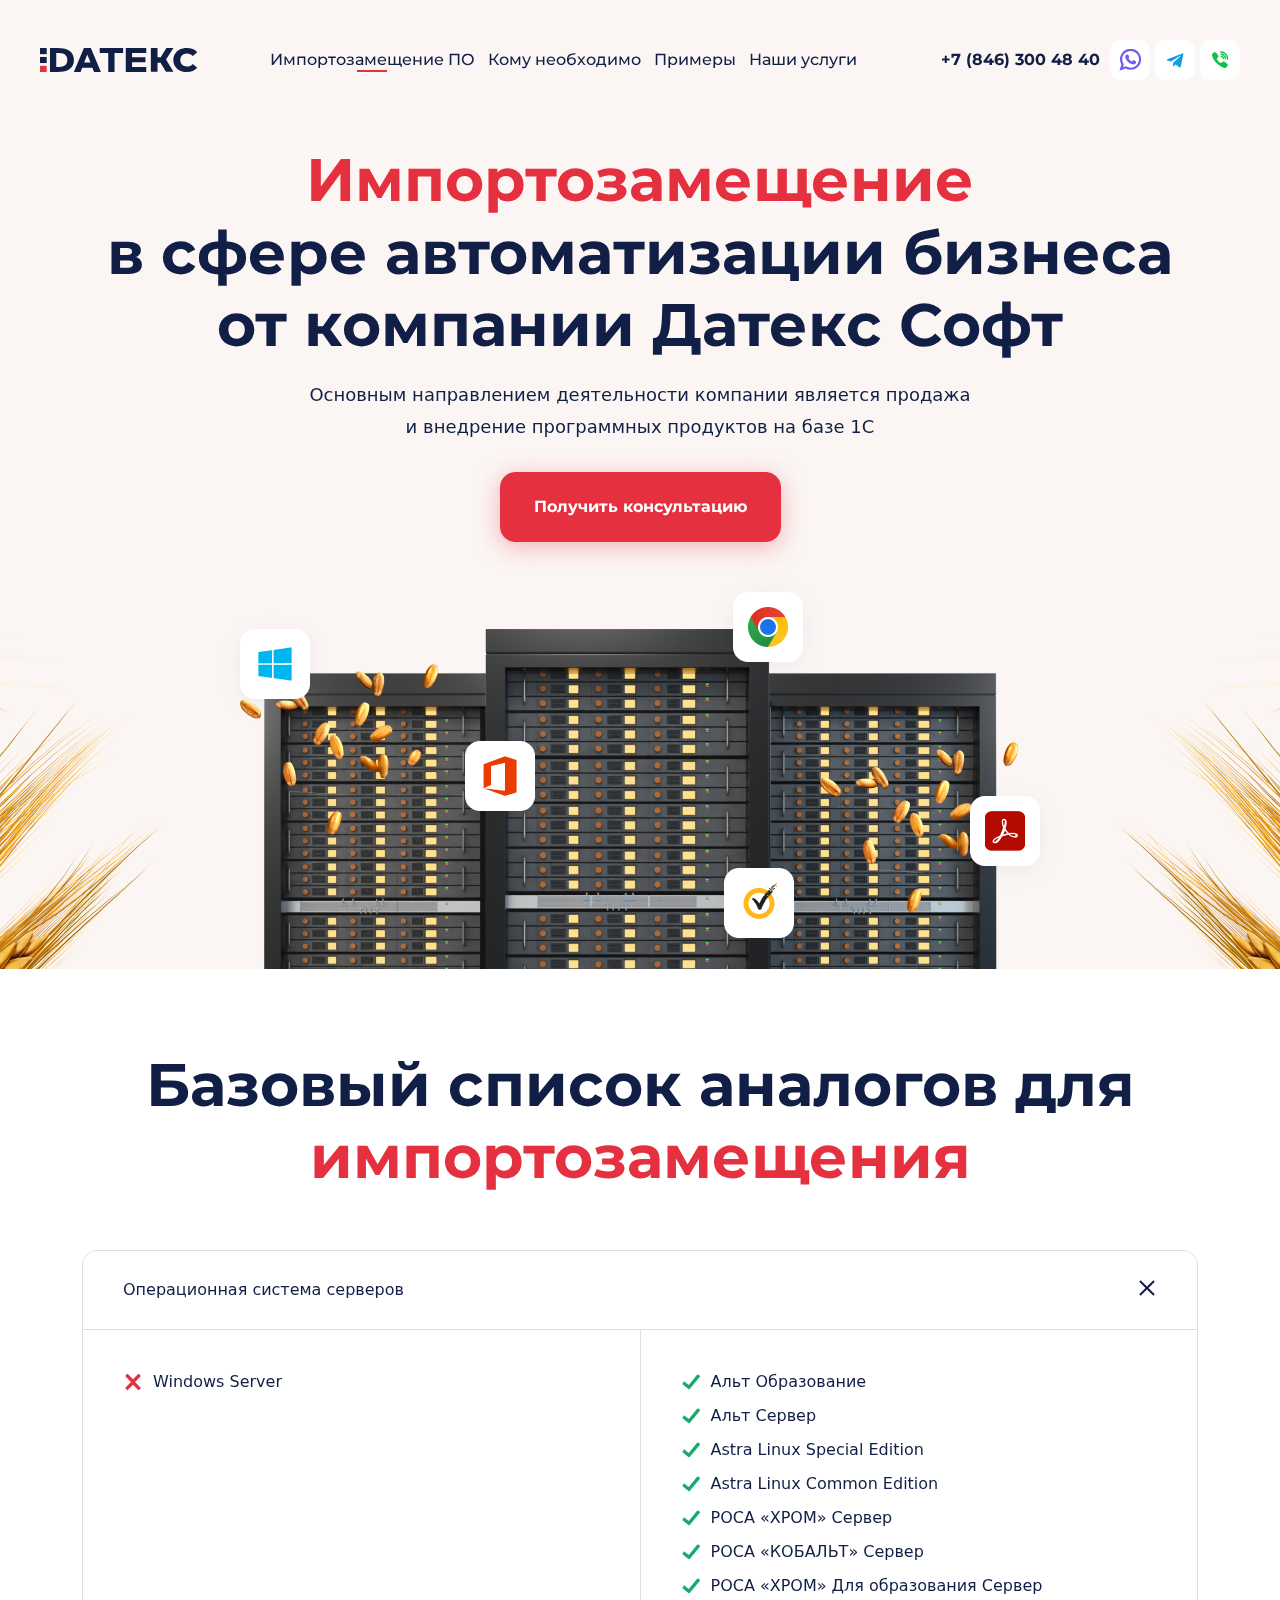
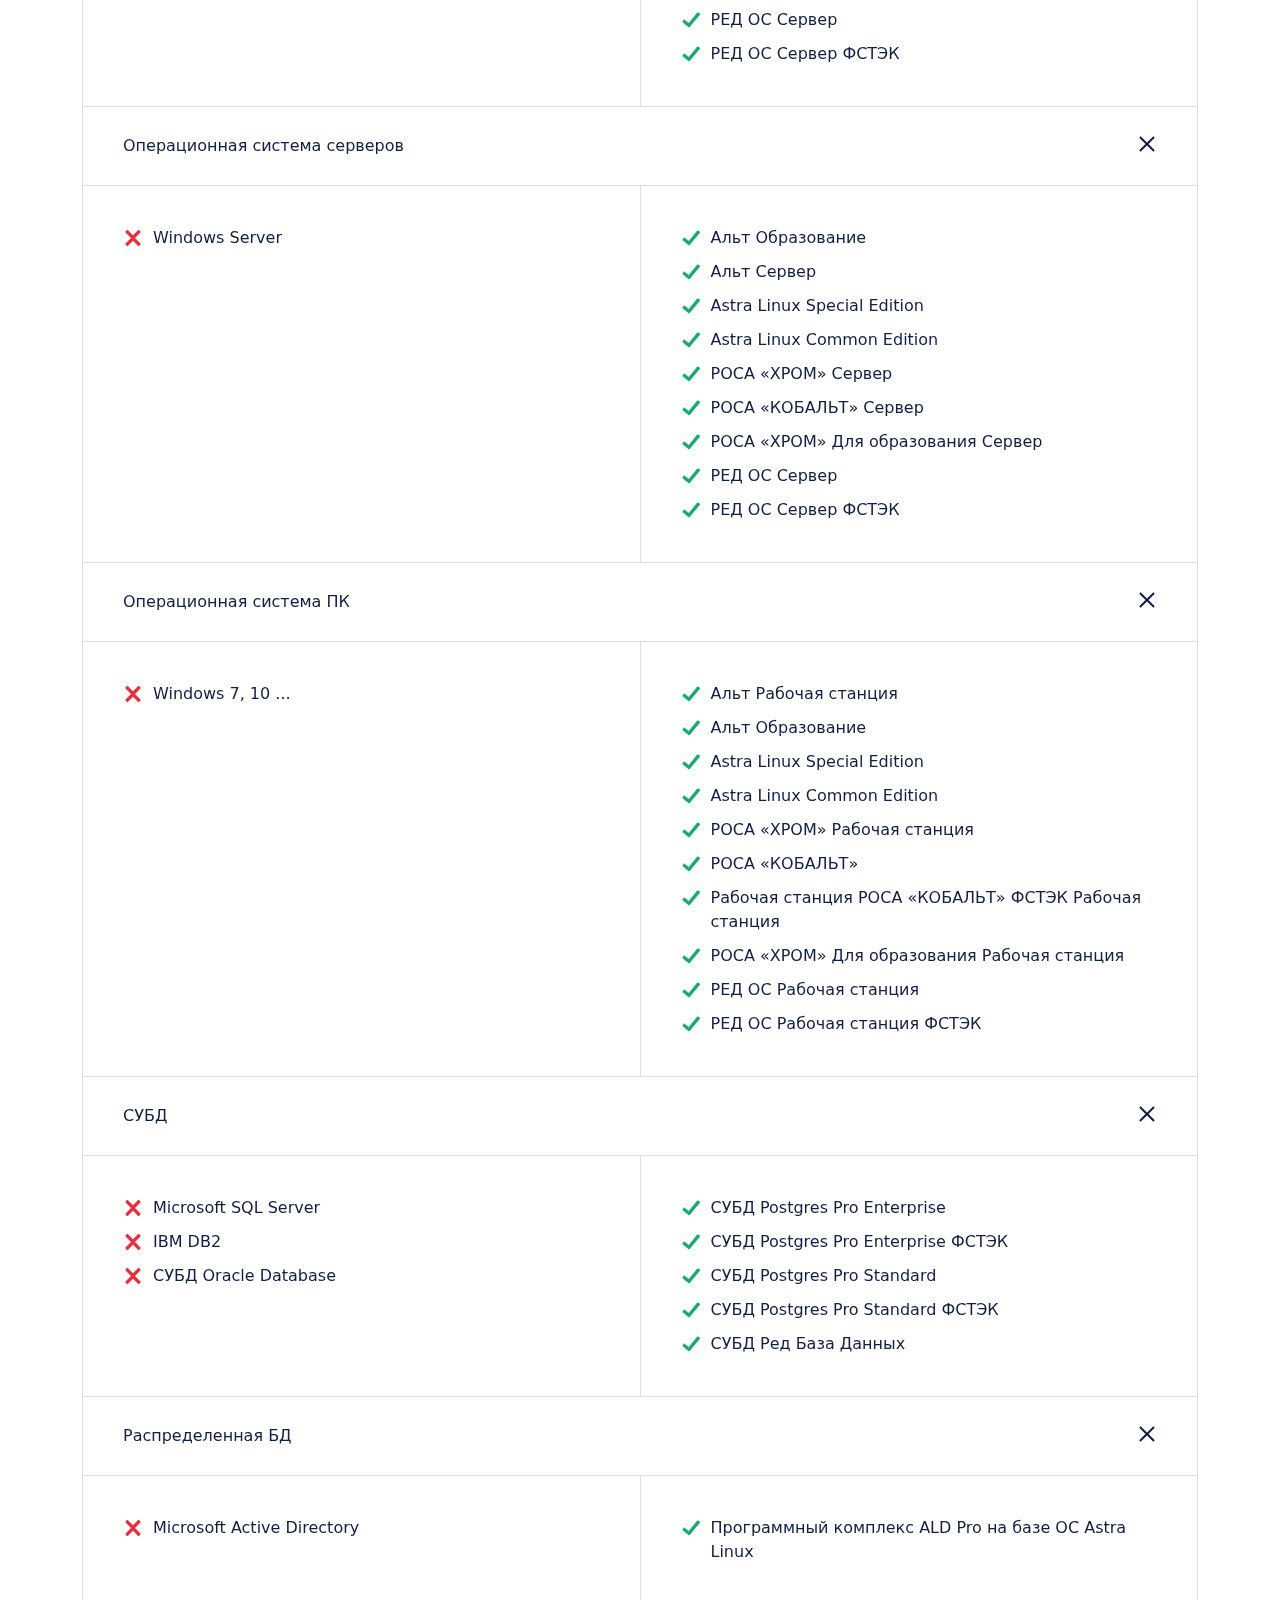
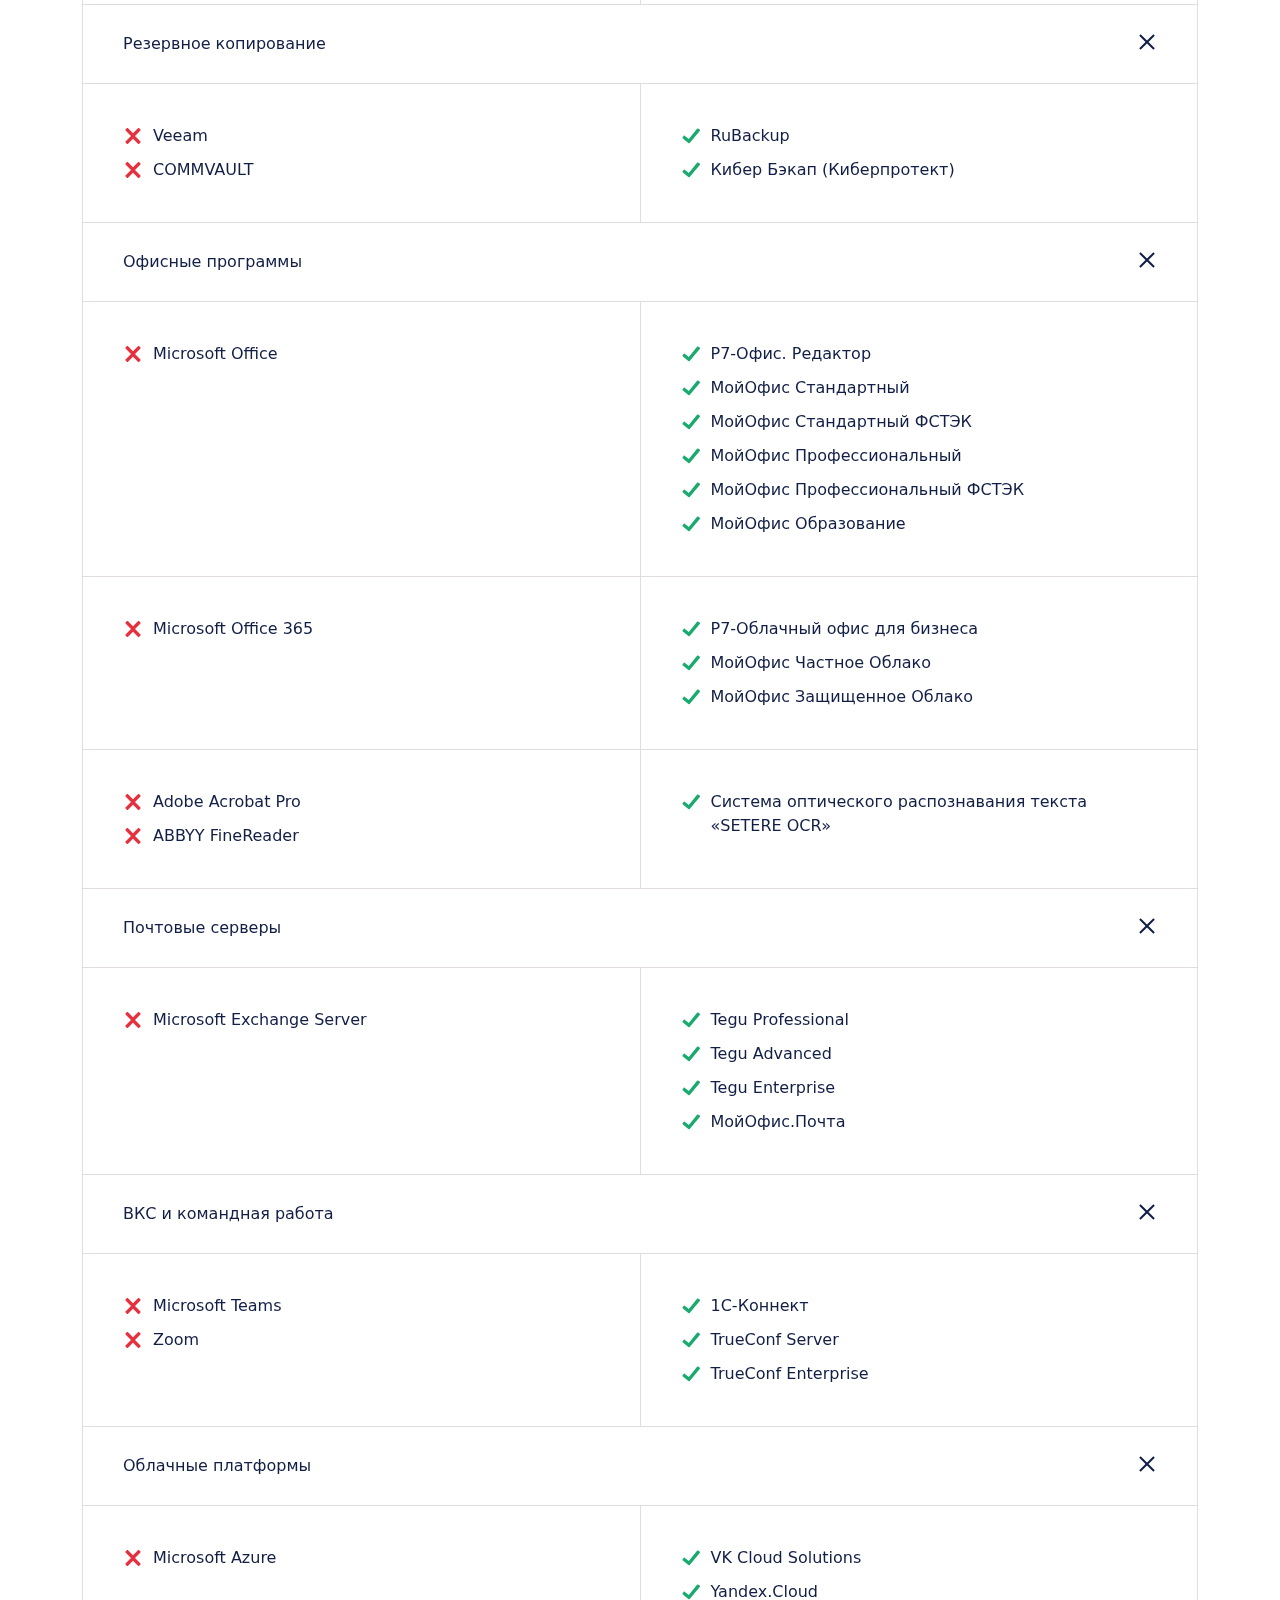
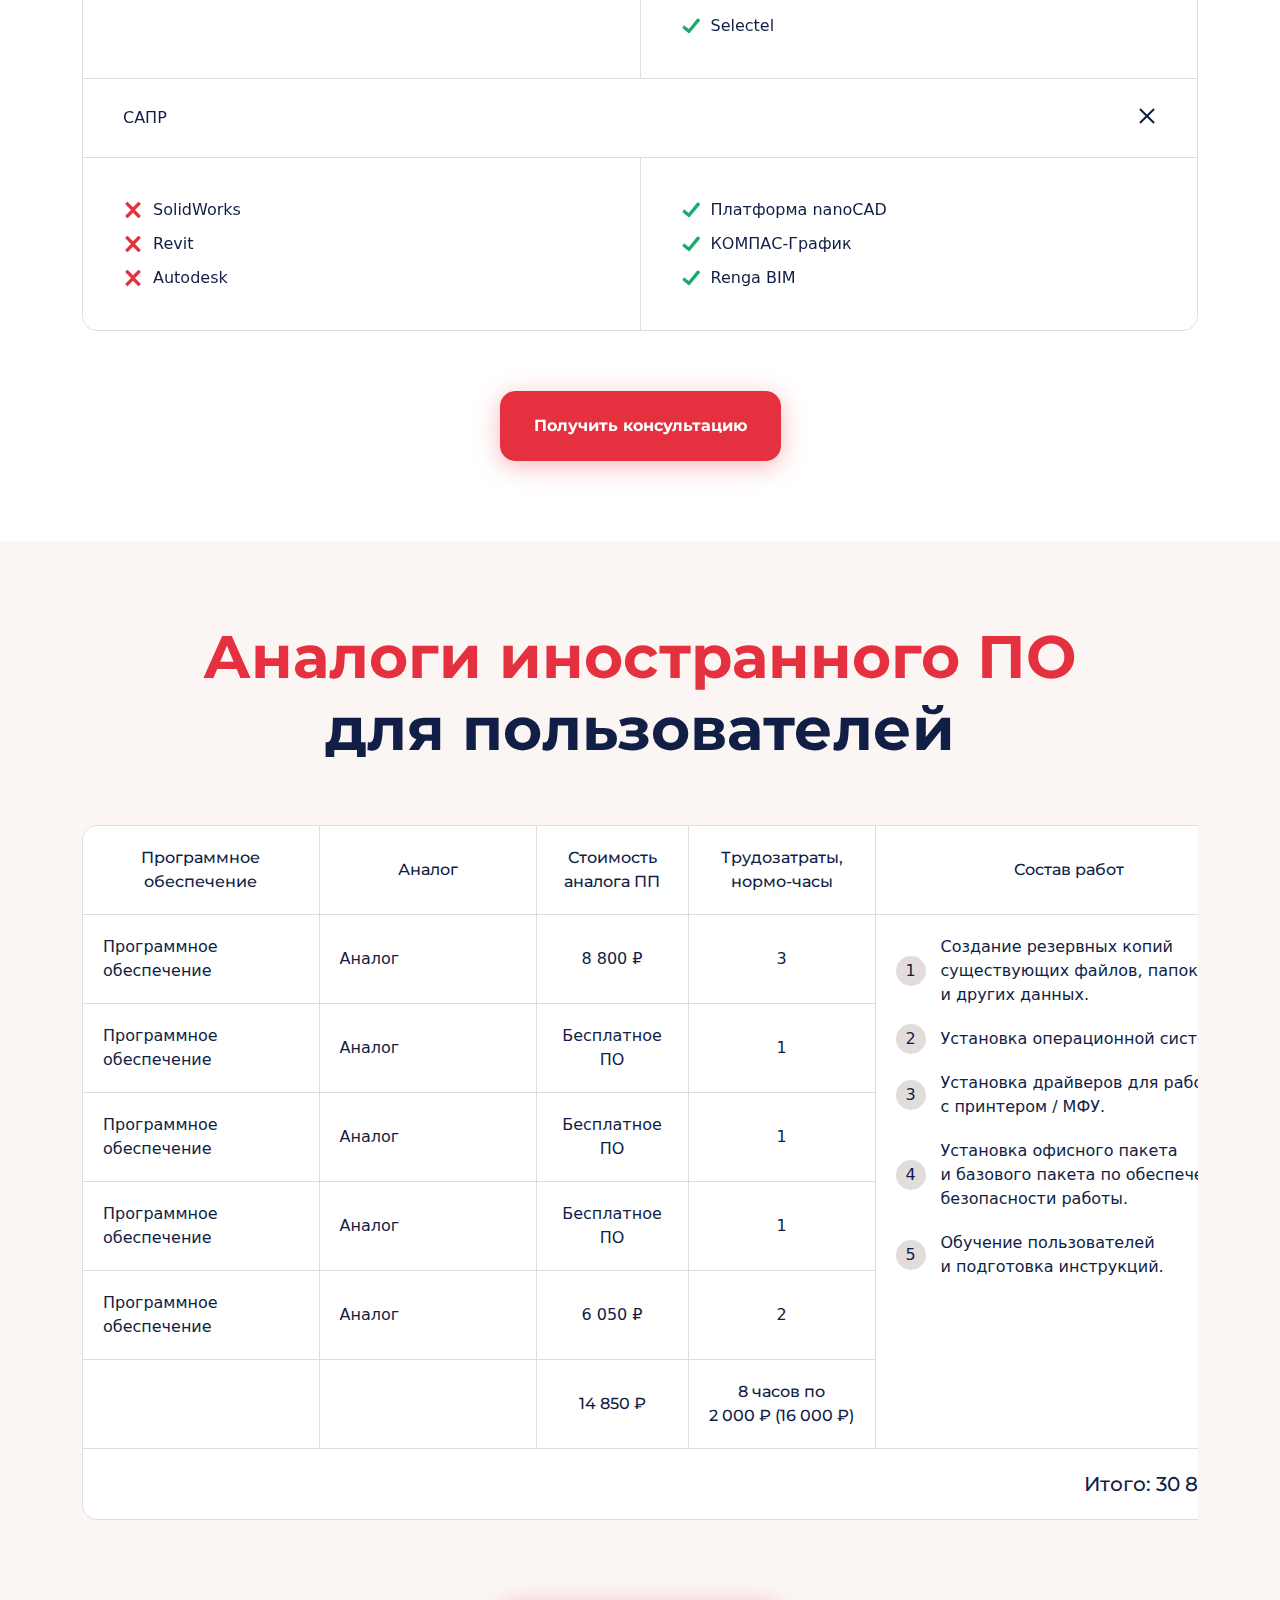
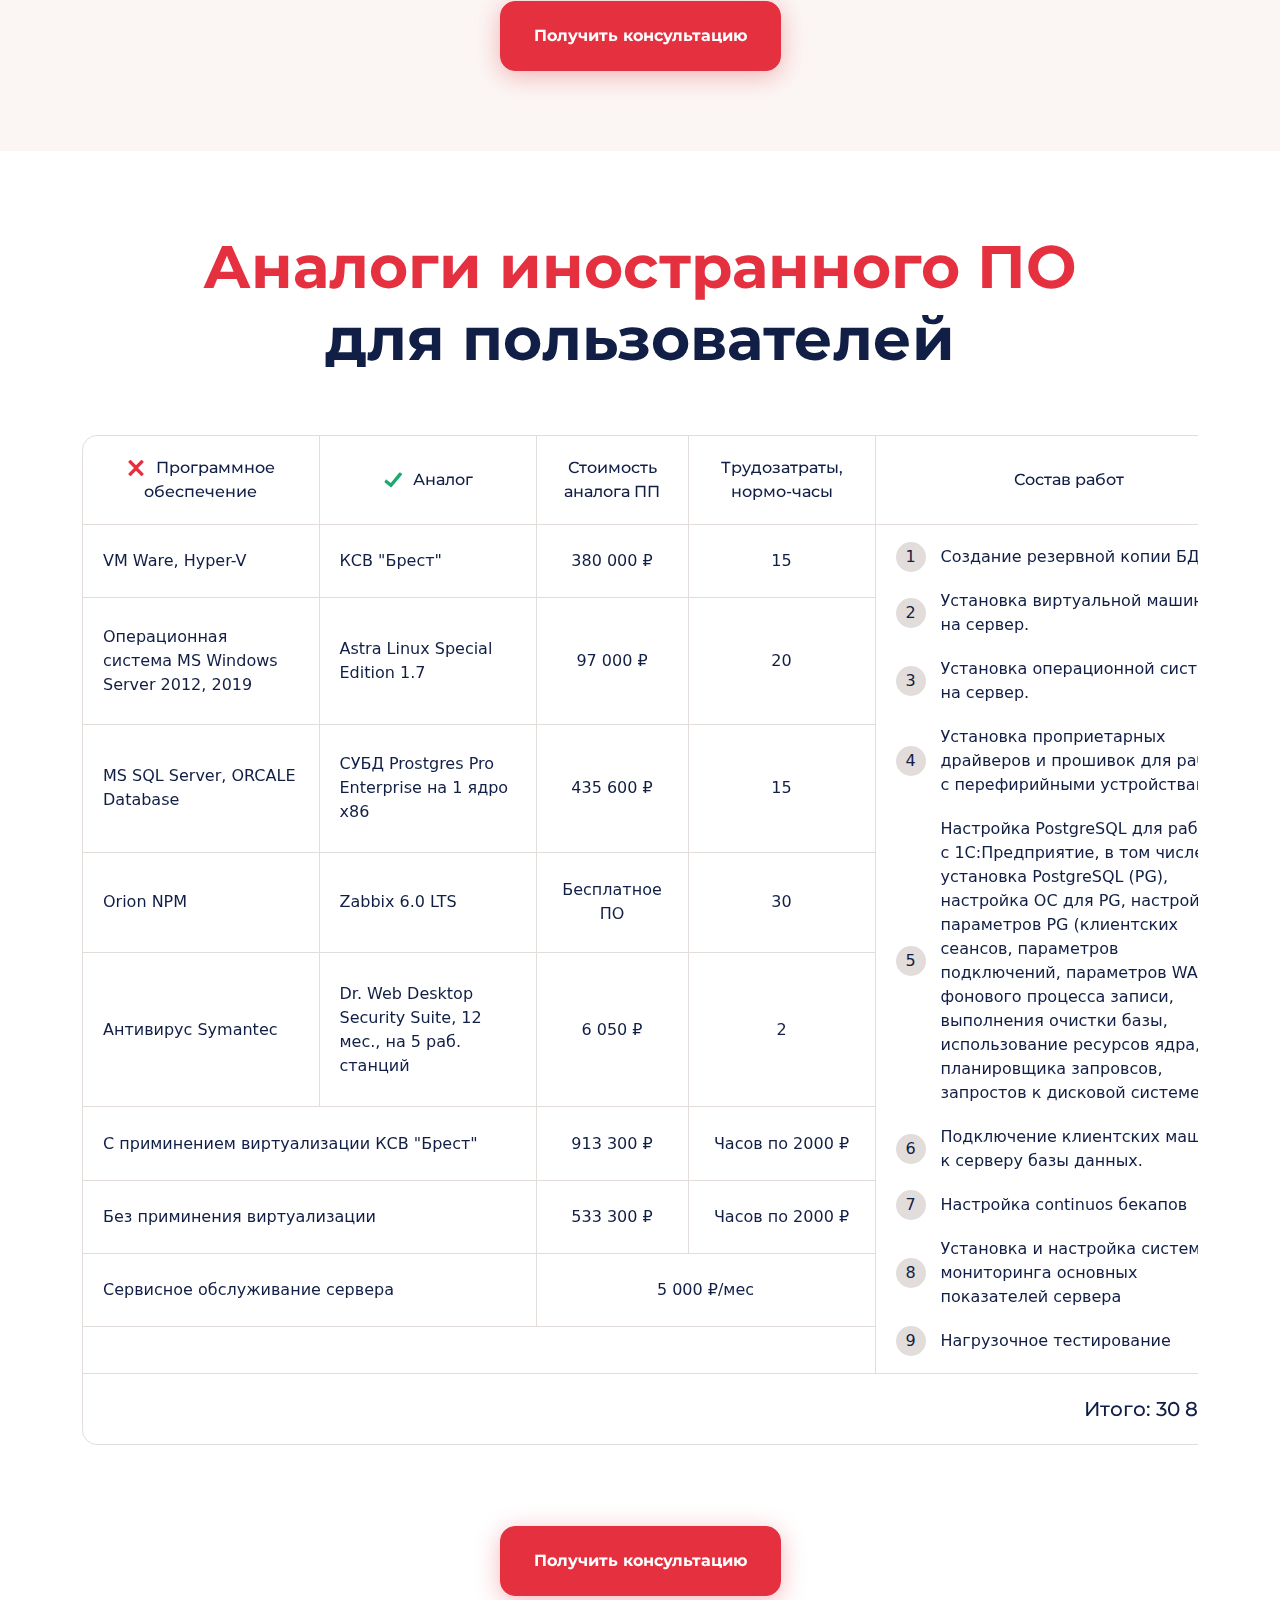
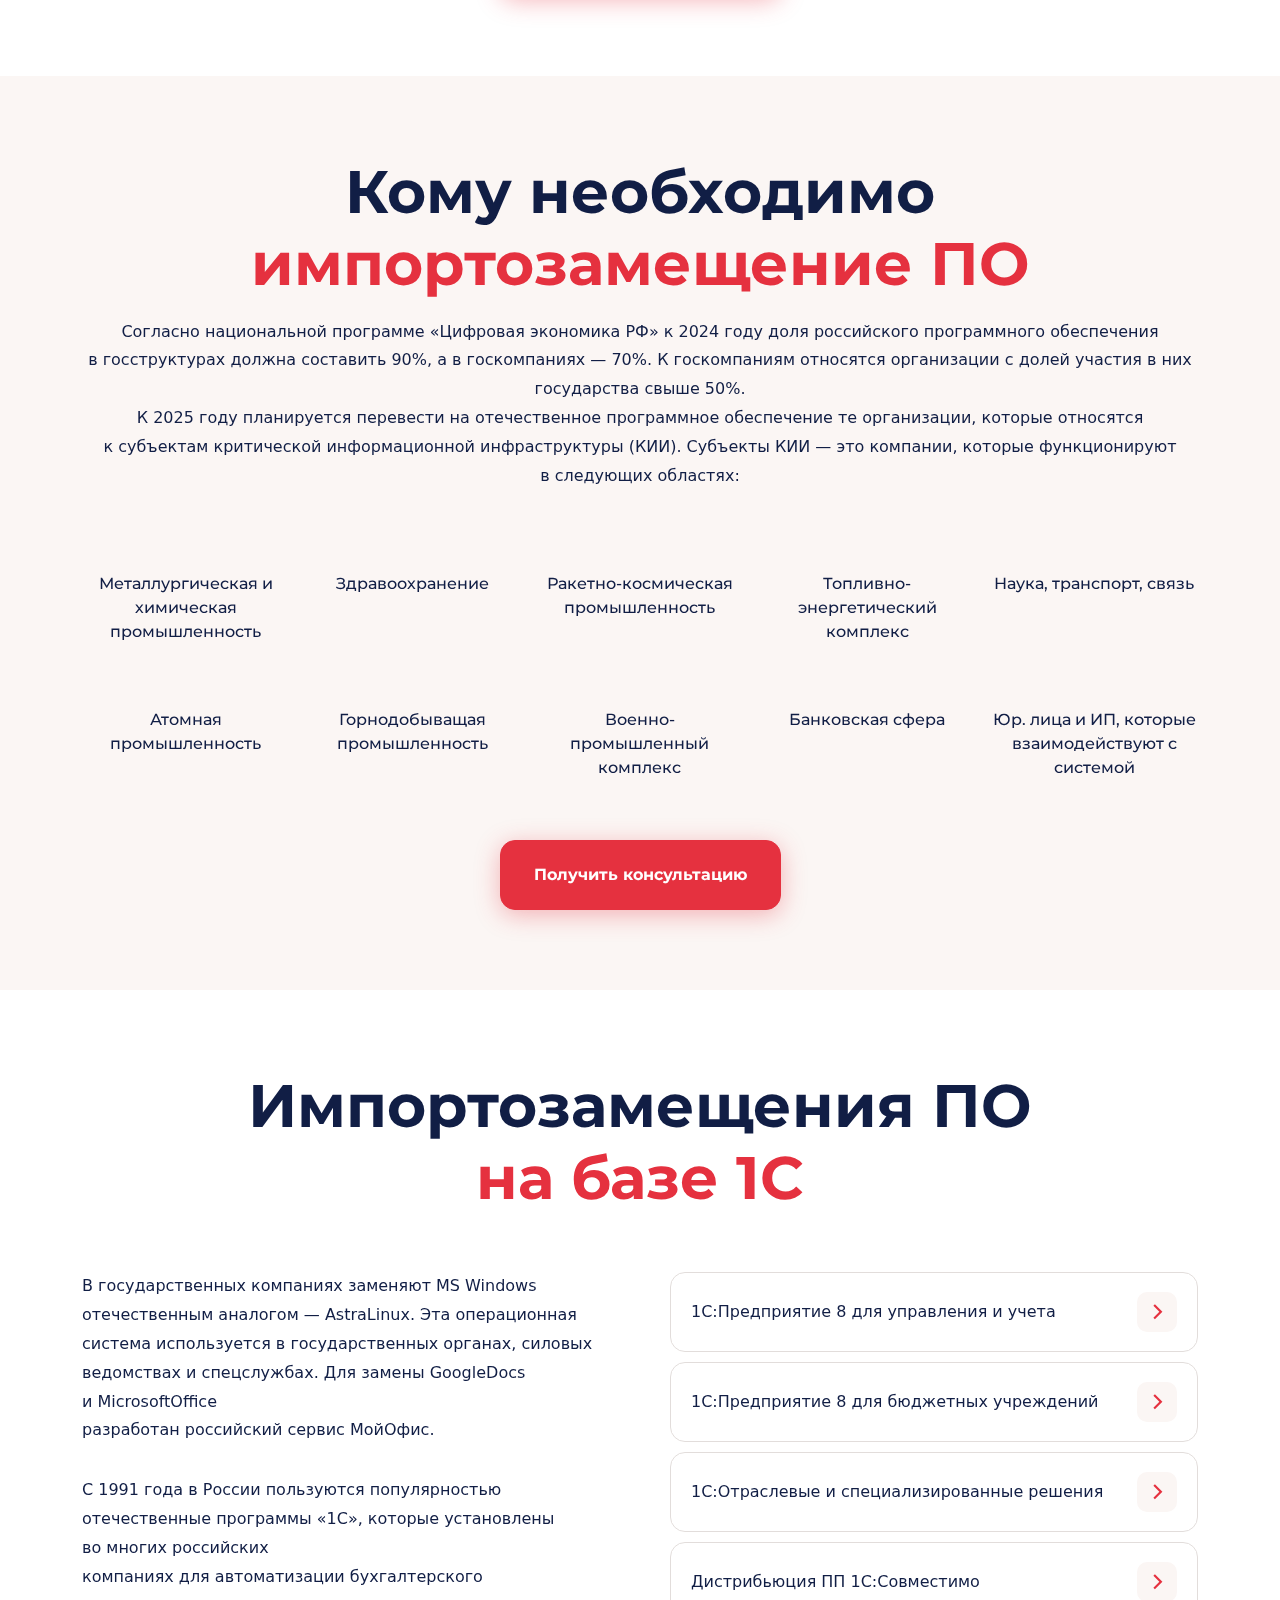
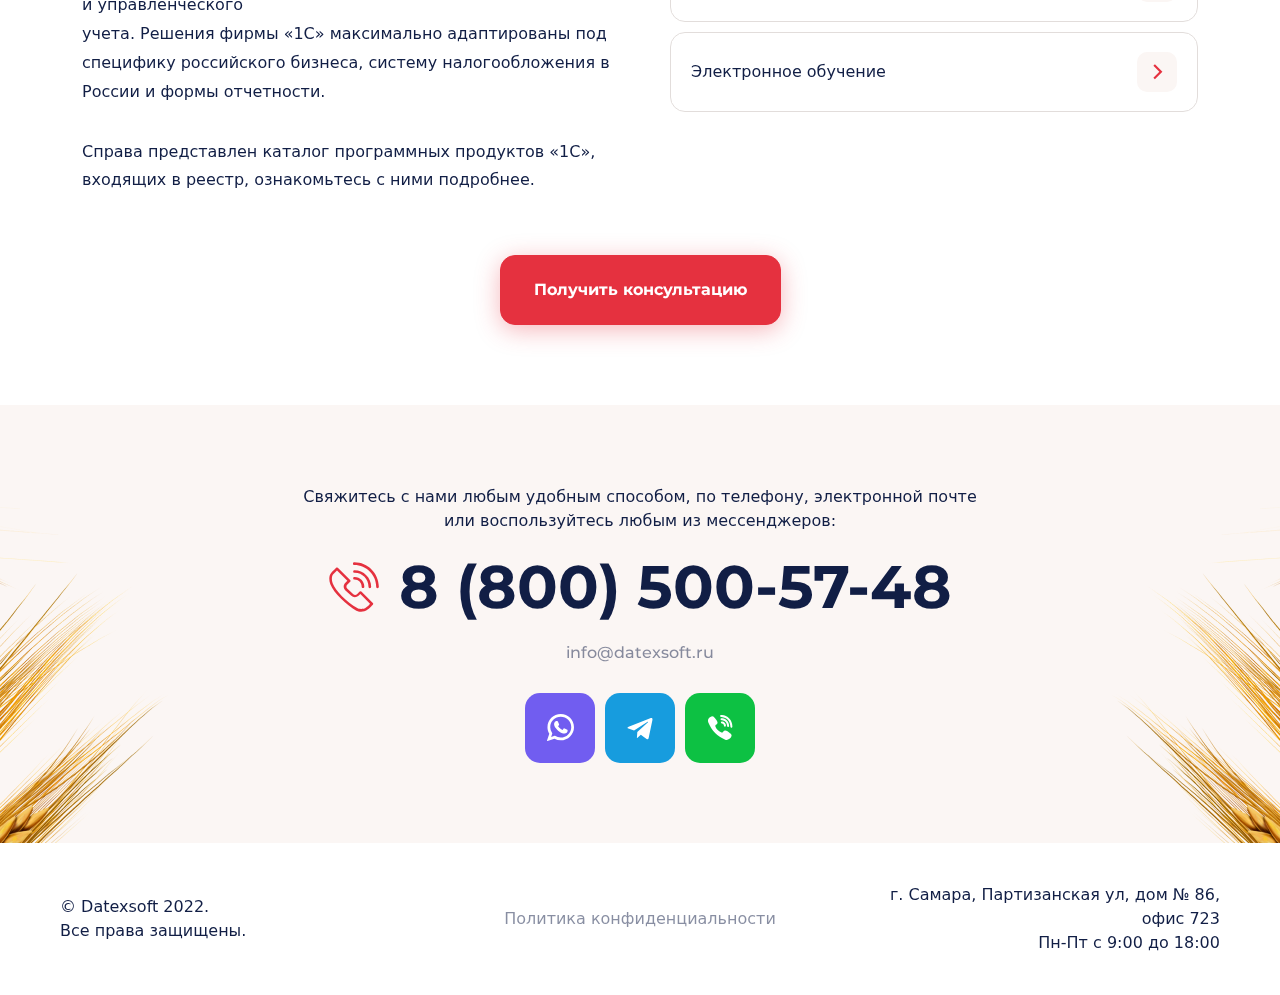
==== commit 0c6a567c: "several edits" ====
--- a/public/index.html
+++ b/public/index.html
@@ -848,56 +848,47 @@
 								<tr>
 									<td>Программное обеспечение</td>
 									<td>Аналог</td>
-									<td>Стоимость аналога ПП</td>
-									<td>Трудозатраты, нормо-часы</td>
-									<td rowspan="10">Состав работ</td>
+									<td>8 800 ₽</td>
+									<td>3</td>
+									<td rowspan="6">
+										<ol>
+											<li>Создание резервных копий существующих файлов, папок и&nbsp;других данных.</li>
+											<li>Установка операционной системы.</li>
+											<li>Установка драйверов для работы с&nbsp;принтером&nbsp;/ МФУ.</li>
+											<li>Установка офисного пакета и&nbsp;базового пакета по&nbsp;обеспечению безопасности работы.</li>
+											<li>Обучение пользователей и&nbsp;подготовка инструкций.</li>
+										</ol>
+									</td>
 								</tr>
 								<tr>
 									<td>Программное обеспечение</td>
 									<td>Аналог</td>
-									<td>Стоимость аналога ПП</td>
-									<td>Трудозатраты, нормо-часы</td>
+									<td>Бесплатное ПО</td>
+									<td>1</td>
 								</tr>
 								<tr>
 									<td>Программное обеспечение</td>
 									<td>Аналог</td>
-									<td>Стоимость аналога ПП</td>
-									<td>Трудозатраты, нормо-часы</td>
+									<td>Бесплатное ПО</td>
+									<td>1</td>
 								</tr>
 								<tr>
 									<td>Программное обеспечение</td>
 									<td>Аналог</td>
-									<td>Стоимость аналога ПП</td>
-									<td>Трудозатраты, нормо-часы</td>
+									<td>Бесплатное ПО</td>
+									<td>1</td>
 								</tr>
 								<tr>
 									<td>Программное обеспечение</td>
 									<td>Аналог</td>
-									<td>Стоимость аналога ПП</td>
-									<td>Трудозатраты, нормо-часы</td>
-								</tr>
-								<tr>
-									<td>Программное обеспечение</td>
-									<td>Аналог</td>
-									<td>Стоимость аналога ПП</td>
-									<td>Трудозатраты, нормо-часы</td>
-								</tr>
-								<tr>
-									<td colspan="2">Программное обеспечение</td>
-									<td>Аналог</td>
-									<td>Аналог</td>
-								</tr>
-								<tr>
-									<td colspan="2">Программное обеспечение</td>
-									<td>Аналог</td>
-									<td>Аналог</td>
-								</tr>
-								<tr>
-									<td colspan="2">Программное обеспечение</td>
-									<td colspan="2">Аналог</td>
-								</tr>
-								<tr>
-									<td colspan="4"></td>
+									<td>6 050 ₽</td>
+									<td>2</td>
+								</tr>
+								<tr>
+									<td> </td>
+									<td> </td>
+									<td class="fw-medium">14 850 ₽</td>
+									<td class="fw-medium">8 часов по<br>2 000 ₽ (16 000 ₽)</td>
 								</tr>
 								<tr>
 									<td colspan="5">Итого: 30 850 ₽</td>
@@ -905,6 +896,8 @@
 							</table>
 						</div>
 					</div>
+					<a class="sTable__btn btn btn-primary" href="#">Получить консультацию
+					</a>
 				</div>
 			</section>
 			<!-- end sTable-->
--- a/public/css/main.min.css
+++ b/public/css/main.min.css
@@ -1 +1 @@
-@charset "UTF-8";@font-face{font-display:swap;font-family:Montserrat;font-style:normal;font-weight:400;src:url(../fonts/ProximaNova-Regular/ProximaNova-Regular.woff2) format("woff2")}.icon{fill:currentColor;display:inline-block;height:1em;width:1em}.icon-apply{font-size:2rem;width:1em}.icon-basket{font-size:2.4rem;width:.9166666667em}.icon-call{font-size:5rem;width:1em}.icon-check{font-size:2.7rem;width:1em}.icon-chevron-right{font-size:2.4rem;width:1em}.icon-cross{font-size:2rem;width:1em}.icon-fb,.icon-instagram,.icon-mobile{font-size:2.4rem;width:1em}.icon-phone{font-size:2rem;width:1em}.icon-telegram{font-size:1.6rem;width:1em}.icon-viber,.icon-vk{font-size:2.4rem;width:1em}.icon-whatsapp{font-size:1.6rem;width:1em}:root{--bs-blue:#0d6efd;--bs-indigo:#6610f2;--bs-purple:#715df0;--bs-pink:#d63384;--bs-red:#e5313f;--bs-orange:#fd7e14;--bs-yellow:#ffc107;--bs-green:#19ab6e;--bs-teal:#0dc143;--bs-cyan:#179cde;--bs-black:#000;--bs-white:#fff;--bs-gray:#6c757d;--bs-gray-dark:#343a40;--bs-gray-100:#fbf6f4;--bs-gray-200:#e1dcda;--bs-gray-300:#e2dddb;--bs-gray-400:#ced4da;--bs-gray-500:#adb5bd;--bs-gray-600:#6c757d;--bs-gray-700:#495057;--bs-gray-800:#343a40;--bs-gray-900:#212529;--bs-primary:#e5313f;--bs-secondary:#6c757d;--bs-danger:#0d6efd;--bs-primary-rgb:229,49,63;--bs-secondary-rgb:108,117,125;--bs-danger-rgb:13,110,253;--bs-white-rgb:255,255,255;--bs-black-rgb:0,0,0;--bs-body-color-rgb:17,30,69;--bs-body-bg-rgb:255,255,255;--bs-font-sans-serif:"Montserrat",system-ui,-apple-system,"Segoe UI",Roboto,"Helvetica Neue",Arial,"Noto Sans","Liberation Sans",sans-serif,"Apple Color Emoji","Segoe UI Emoji","Segoe UI Symbol","Noto Color Emoji";--bs-font-monospace:SFMono-Regular,Menlo,Monaco,Consolas,"Liberation Mono","Courier New",monospace;--bs-gradient:linear-gradient(180deg,hsla(0,0%,100%,.15),hsla(0,0%,100%,0));--bs-body-font-family:var(--bs-font-sans-serif);--bs-body-font-size:1rem;--bs-body-font-weight:400;--bs-body-line-height:1.5;--bs-body-color:#111e45;--bs-body-bg:#fff;--bs-border-width:1px;--bs-border-style:solid;--bs-border-color:#e2dddb;--bs-border-color-translucent:rgba(0,0,0,.175);--bs-border-radius:0.375rem;--bs-border-radius-sm:0.25rem;--bs-border-radius-lg:0.5rem;--bs-border-radius-xl:1rem;--bs-border-radius-2xl:2rem;--bs-border-radius-pill:50rem;--bs-heading-color: ;--bs-link-color:#e5313f;--bs-link-hover-color:#b72732;--bs-code-color:#d63384;--bs-highlight-bg:#fff3cd}*,:after,:before{box-sizing:border-box}body{-webkit-text-size-adjust:100%;-webkit-tap-highlight-color:rgba(0,0,0,0);background-color:var(--bs-body-bg);color:var(--bs-body-color);font-family:var(--bs-body-font-family);font-size:var(--bs-body-font-size);font-weight:var(--bs-body-font-weight);line-height:var(--bs-body-line-height);margin:0;text-align:var(--bs-body-text-align)}hr{border:0;border-top:1px solid;color:inherit;margin:1rem 0;opacity:.25}.h1,.h2,.h3,.h4,.h5,.h6,h1,h2,h3,h4,h5,h6{color:var(--bs-heading-color);font-weight:700;line-height:1.2;margin-bottom:.5rem;margin-top:0}.h1,h1{font-size:calc(1.5rem + 3vw)}.h2,h2{font-size:calc(1.3125rem + .75vw)}.h3,h3{font-size:1.25rem}.h4,h4{font-size:calc(1.275rem + .3vw)}.h5,h5{font-size:1.25rem}.h6,h6{font-size:1rem}p{margin-bottom:1rem;margin-top:0}abbr[title]{cursor:help;-webkit-text-decoration:underline dotted;text-decoration:underline dotted;-webkit-text-decoration-skip-ink:none;text-decoration-skip-ink:none}address{font-style:normal;line-height:inherit;margin-bottom:1rem}ol,ul{padding-left:2rem}dl,ol,ul{margin-bottom:1rem;margin-top:0}ol ol,ol ul,ul ol,ul ul{margin-bottom:0}dt{font-weight:700}dd{margin-bottom:.5rem;margin-left:0}blockquote{margin:0 0 1rem}b,strong{font-weight:bolder}.small,small{font-size:.875em}.mark,mark{background-color:var(--bs-highlight-bg);padding:.1875em}sub,sup{font-size:.75em;line-height:0;position:relative;vertical-align:baseline}sub{bottom:-.25em}sup{top:-.5em}a{color:var(--bs-link-color);text-decoration:none}a:hover{color:var(--bs-link-hover-color)}a:not([href]):not([class]),a:not([href]):not([class]):hover{color:inherit;text-decoration:none}code,kbd,pre,samp{font-family:var(--bs-font-monospace);font-size:1em}pre{display:block;font-size:.875em;margin-bottom:1rem;margin-top:0;overflow:auto}pre code{color:inherit;font-size:inherit;word-break:normal}code{word-wrap:break-word;color:var(--bs-code-color);font-size:.875em}a>code{color:inherit}kbd{background-color:var(--bs-body-color);border-radius:.25rem;color:var(--bs-body-bg);font-size:.875em;padding:.1875rem .375rem}kbd kbd{font-size:1em;padding:0}figure{margin:0 0 1rem}img,svg{vertical-align:middle}table{border-collapse:collapse;caption-side:bottom}caption{color:rgba(var(--bs-body-color-rgb),.75);padding-bottom:.5rem;padding-top:.5rem;text-align:left}th{text-align:inherit;text-align:-webkit-match-parent}tbody,td,tfoot,th,thead,tr{border:0 solid;border-color:inherit}label{display:inline-block}button{border-radius:0}button:focus:not(:focus-visible){outline:0}button,input,optgroup,select,textarea{font-family:inherit;font-size:inherit;line-height:inherit;margin:0}button,select{text-transform:none}[role=button]{cursor:pointer}select{word-wrap:normal}select:disabled{opacity:1}[list]:not([type=date]):not([type=datetime-local]):not([type=month]):not([type=week]):not([type=time])::-webkit-calendar-picker-indicator{display:none!important}[type=button],[type=reset],[type=submit],button{-webkit-appearance:button}[type=button]:not(:disabled),[type=reset]:not(:disabled),[type=submit]:not(:disabled),button:not(:disabled){cursor:pointer}::-moz-focus-inner{border-style:none;padding:0}textarea{resize:vertical}fieldset{border:0;margin:0;min-width:0;padding:0}legend{float:left;font-size:calc(1.275rem + .3vw);line-height:inherit;margin-bottom:.5rem;padding:0;width:100%}legend+*{clear:left}::-webkit-datetime-edit-day-field,::-webkit-datetime-edit-fields-wrapper,::-webkit-datetime-edit-hour-field,::-webkit-datetime-edit-minute,::-webkit-datetime-edit-month-field,::-webkit-datetime-edit-text,::-webkit-datetime-edit-year-field{padding:0}::-webkit-inner-spin-button{height:auto}[type=search]{-webkit-appearance:textfield;outline-offset:-2px}::-webkit-search-decoration{-webkit-appearance:none}::-webkit-color-swatch-wrapper{padding:0}::-webkit-file-upload-button{-webkit-appearance:button;font:inherit}::file-selector-button{-webkit-appearance:button;font:inherit}output{display:inline-block}iframe{border:0}summary{cursor:pointer;display:list-item}progress{vertical-align:baseline}[hidden]{display:none!important}.lead{font-size:1.25rem;font-weight:300}.display-1{font-size:calc(1.625rem + 4.5vw);font-weight:300;line-height:1.2}.display-2{font-size:calc(1.575rem + 3.9vw);font-weight:300;line-height:1.2}.display-3{font-size:calc(1.525rem + 3.3vw);font-weight:300;line-height:1.2}.display-4{font-size:calc(1.475rem + 2.7vw);font-weight:300;line-height:1.2}.display-5{font-size:calc(1.425rem + 2.1vw);font-weight:300;line-height:1.2}.display-6{font-size:calc(1.375rem + 1.5vw);font-weight:300;line-height:1.2}.list-inline,.list-unstyled{list-style:none;padding-left:0}.list-inline-item{display:inline-block}.list-inline-item:not(:last-child){margin-right:.5rem}.initialism{font-size:.875em;text-transform:uppercase}.blockquote{font-size:1.25rem;margin-bottom:1rem}.blockquote>:last-child{margin-bottom:0}.blockquote-footer{color:#6c757d;font-size:.875em;margin-bottom:1rem;margin-top:-1rem}.blockquote-footer:before{content:"— "}.container,.container-fluid,.container-lg,.container-md,.container-sm,.container-xl,.container-xxl{--bs-gutter-x:1.5rem;--bs-gutter-y:0;margin-left:auto;margin-right:auto;padding-left:calc(var(--bs-gutter-x)*.5);padding-right:calc(var(--bs-gutter-x)*.5);width:100%}.row{--bs-gutter-x:1.5rem;--bs-gutter-y:0;display:flex;flex-wrap:wrap;margin-left:calc(var(--bs-gutter-x)*-.5);margin-right:calc(var(--bs-gutter-x)*-.5);margin-top:calc(var(--bs-gutter-y)*-1)}.row>*{flex-shrink:0;margin-top:var(--bs-gutter-y);max-width:100%;padding-left:calc(var(--bs-gutter-x)*.5);padding-right:calc(var(--bs-gutter-x)*.5);width:100%}.col{flex:1 0 0%}.row-cols-auto>*{flex:0 0 auto;width:auto}.row-cols-1>*{flex:0 0 auto;width:100%}.row-cols-2>*{flex:0 0 auto;width:50%}.row-cols-3>*{flex:0 0 auto;width:33.3333333333%}.row-cols-4>*{flex:0 0 auto;width:25%}.row-cols-5>*{flex:0 0 auto;width:20%}.row-cols-6>*{flex:0 0 auto;width:16.6666666667%}.col-auto{flex:0 0 auto;width:auto}.col-1{flex:0 0 auto;width:8.33333333%}.col-2{flex:0 0 auto;width:16.66666667%}.col-3{flex:0 0 auto;width:25%}.col-4{flex:0 0 auto;width:33.33333333%}.col-5{flex:0 0 auto;width:41.66666667%}.col-6{flex:0 0 auto;width:50%}.col-7{flex:0 0 auto;width:58.33333333%}.col-8{flex:0 0 auto;width:66.66666667%}.col-9{flex:0 0 auto;width:75%}.col-10{flex:0 0 auto;width:83.33333333%}.col-11{flex:0 0 auto;width:91.66666667%}.col-12{flex:0 0 auto;width:100%}.offset-1{margin-left:8.33333333%}.offset-2{margin-left:16.66666667%}.offset-3{margin-left:25%}.offset-4{margin-left:33.33333333%}.offset-5{margin-left:41.66666667%}.offset-6{margin-left:50%}.offset-7{margin-left:58.33333333%}.offset-8{margin-left:66.66666667%}.offset-9{margin-left:75%}.offset-10{margin-left:83.33333333%}.offset-11{margin-left:91.66666667%}.g-0,.gx-0{--bs-gutter-x:0}.g-0,.gy-0{--bs-gutter-y:0}.g-1,.gx-1{--bs-gutter-x:0.25rem}.g-1,.gy-1{--bs-gutter-y:0.25rem}.g-2,.gx-2{--bs-gutter-x:0.5rem}.g-2,.gy-2{--bs-gutter-y:0.5rem}.g-3,.gx-3{--bs-gutter-x:1rem}.g-3,.gy-3{--bs-gutter-y:1rem}.g-4,.gx-4{--bs-gutter-x:1.5rem}.g-4,.gy-4{--bs-gutter-y:1.5rem}.g-5,.gx-5{--bs-gutter-x:3rem}.g-5,.gy-5{--bs-gutter-y:3rem}.form-label{margin-bottom:.5rem}.col-form-label{font-size:inherit;line-height:1.5;margin-bottom:0;padding-bottom:calc(1.0625rem + 1px);padding-top:calc(1.0625rem + 1px)}.col-form-label-lg{font-size:1.25rem;padding-bottom:calc(.5rem + 1px);padding-top:calc(.5rem + 1px)}.col-form-label-sm{font-size:.875rem;padding-bottom:calc(.25rem + 1px);padding-top:calc(.25rem + 1px)}.form-text{color:rgba(var(--bs-body-color-rgb),.75);font-size:.875em;margin-top:.25rem}.form-control{-webkit-appearance:none;-moz-appearance:none;appearance:none;background-clip:padding-box;background-color:#fff;border:1px solid #e1dcda;border-radius:0;color:#111e45;display:block;font-size:1rem;font-weight:400;line-height:1.5;padding:1.0625rem .75rem;transition:border-color .15s ease-in-out,box-shadow .15s ease-in-out;width:100%}.form-control[type=file]{overflow:hidden}.form-control[type=file]:not(:disabled):not([readonly]){cursor:pointer}.form-control:focus{background-color:#fff;border-color:#f2989f;box-shadow:0 0 0 .25rem rgba(229,49,63,.25);color:#111e45;outline:0}.form-control::-webkit-date-and-time-value{height:1.5em}.form-control::-moz-placeholder{color:rgba(37,44,66,.5);opacity:1}.form-control::placeholder{color:rgba(37,44,66,.5);opacity:1}.form-control:disabled,.form-control[readonly]{background-color:#ced4da;opacity:1}.form-control::-webkit-file-upload-button{-webkit-margin-end:.75rem;background-color:#e1dcda;border:0 solid;border-color:inherit;border-inline-end-width:1px;border-radius:0;color:#111e45;margin:-1.0625rem -.75rem;margin-inline-end:.75rem;padding:1.0625rem .75rem;pointer-events:none;-webkit-transition:color .15s ease-in-out,background-color .15s ease-in-out,border-color .15s ease-in-out,box-shadow .15s ease-in-out;transition:color .15s ease-in-out,background-color .15s ease-in-out,border-color .15s ease-in-out,box-shadow .15s ease-in-out}.form-control::file-selector-button{-webkit-margin-end:.75rem;background-color:#e1dcda;border:0 solid;border-color:inherit;border-inline-end-width:1px;border-radius:0;color:#111e45;margin:-1.0625rem -.75rem;margin-inline-end:.75rem;padding:1.0625rem .75rem;pointer-events:none;transition:color .15s ease-in-out,background-color .15s ease-in-out,border-color .15s ease-in-out,box-shadow .15s ease-in-out}.form-control:hover:not(:disabled):not([readonly])::-webkit-file-upload-button{background-color:#d6d1cf}.form-control:hover:not(:disabled):not([readonly])::file-selector-button{background-color:#d6d1cf}.form-control-plaintext{background-color:transparent;border:solid transparent;border-width:1px 0;color:#111e45;display:block;line-height:1.5;margin-bottom:0;padding:1.0625rem 0;width:100%}.form-control-plaintext.form-control-lg,.form-control-plaintext.form-control-sm{padding-left:0;padding-right:0}.form-control-sm{border-radius:.25rem;font-size:.875rem;min-height:calc(1.5em + .5rem + 2px);padding:.25rem .5rem}.form-control-sm::-webkit-file-upload-button{-webkit-margin-end:.5rem;margin:-.25rem -.5rem;margin-inline-end:.5rem;padding:.25rem .5rem}.form-control-sm::file-selector-button{-webkit-margin-end:.5rem;margin:-.25rem -.5rem;margin-inline-end:.5rem;padding:.25rem .5rem}.form-control-lg{border-radius:.5rem;font-size:1.25rem;min-height:calc(1.5em + 1rem + 2px);padding:.5rem 1rem}.form-control-lg::-webkit-file-upload-button{-webkit-margin-end:1rem;margin:-.5rem -1rem;margin-inline-end:1rem;padding:.5rem 1rem}.form-control-lg::file-selector-button{-webkit-margin-end:1rem;margin:-.5rem -1rem;margin-inline-end:1rem;padding:.5rem 1rem}textarea.form-control{min-height:calc(1.5em + 2.125rem + 2px)}textarea.form-control-sm{min-height:calc(1.5em + .5rem + 2px)}textarea.form-control-lg{min-height:calc(1.5em + 1rem + 2px)}.form-control-color{height:auto;padding:1.0625rem;width:3rem}.form-control-color:not(:disabled):not([readonly]){cursor:pointer}.form-control-color::-moz-color-swatch{border-radius:0;height:1.5em}.form-control-color::-webkit-color-swatch{border-radius:0;height:1.5em}.form-select,.select2-container--default .select2-selection--single{-moz-padding-start:calc(.75rem - 3px);-webkit-appearance:none;-moz-appearance:none;appearance:none;background-color:#fff;background-image:url("data:image/svg+xml;charset=utf-8,%3Csvg xmlns='http://www.w3.org/2000/svg' viewBox='0 0 16 16'%3E%3Cpath fill='none' stroke='%23343a40' stroke-linecap='round' stroke-linejoin='round' stroke-width='2' d='m2 5 6 6 6-6'/%3E%3C/svg%3E");background-position:right .75rem center;background-repeat:no-repeat;background-size:16px 12px;border:1px solid #e1dcda;border-radius:0;color:#111e45;display:block;font-size:1rem;font-weight:400;line-height:1.5;padding:1.0625rem 2.25rem 1.0625rem .75rem;transition:border-color .15s ease-in-out,box-shadow .15s ease-in-out;width:100%}.form-select:focus,.select2-container--default .select2-selection--single:focus{border-color:#f2989f;box-shadow:0 0 0 .25rem rgba(229,49,63,.25);outline:0}.form-select[multiple],.form-select[size]:not([size="1"]),.select2-container--default [multiple].select2-selection--single,.select2-container--default [size].select2-selection--single:not([size="1"]){background-image:none;padding-right:.75rem}.form-select:disabled,.select2-container--default .select2-selection--single:disabled{background-color:#e1dcda}.form-select:-moz-focusring,.select2-container--default .select2-selection--single:-moz-focusring{color:transparent;text-shadow:0 0 0 #111e45}.form-select-sm{border-radius:.25rem;font-size:.875rem;padding-bottom:.25rem;padding-left:.5rem;padding-top:.25rem}.form-select-lg{border-radius:.5rem;font-size:1.25rem;padding-bottom:.5rem;padding-left:1rem;padding-top:.5rem}.form-check{display:block;margin-bottom:.125rem;min-height:1.5rem;padding-left:1.5em}.form-check .form-check-input{float:left;margin-left:-1.5em}.form-check-reverse{padding-left:0;padding-right:1.5em;text-align:right}.form-check-reverse .form-check-input{float:right;margin-left:0;margin-right:-1.5em}.form-check-input{color-adjust:exact;-webkit-appearance:none;-moz-appearance:none;appearance:none;background-color:#fff;background-position:50%;background-repeat:no-repeat;background-size:contain;border:1px solid rgba(0,0,0,.25);height:1em;margin-top:.25em;-webkit-print-color-adjust:exact;print-color-adjust:exact;vertical-align:top;width:1em}.form-check-input[type=checkbox]{border-radius:.25em}.form-check-input[type=radio]{border-radius:50%}.form-check-input:active{filter:brightness(90%)}.form-check-input:focus{border-color:#f2989f;box-shadow:0 0 0 .25rem rgba(229,49,63,.25);outline:0}.form-check-input:checked{background-color:#e5313f;border-color:#e5313f}.form-check-input:checked[type=checkbox]{background-image:url("data:image/svg+xml;charset=utf-8,%3Csvg xmlns='http://www.w3.org/2000/svg' viewBox='0 0 20 20'%3E%3Cpath fill='none' stroke='%23fff' stroke-linecap='round' stroke-linejoin='round' stroke-width='3' d='m6 10 3 3 6-6'/%3E%3C/svg%3E")}.form-check-input:checked[type=radio]{background-image:url("data:image/svg+xml;charset=utf-8,%3Csvg xmlns='http://www.w3.org/2000/svg' viewBox='-4 -4 8 8'%3E%3Ccircle r='2' fill='%23fff'/%3E%3C/svg%3E")}.form-check-input[type=checkbox]:indeterminate{background-color:#e5313f;background-image:url("data:image/svg+xml;charset=utf-8,%3Csvg xmlns='http://www.w3.org/2000/svg' viewBox='0 0 20 20'%3E%3Cpath fill='none' stroke='%23fff' stroke-linecap='round' stroke-linejoin='round' stroke-width='3' d='M6 10h8'/%3E%3C/svg%3E");border-color:#e5313f}.form-check-input:disabled{filter:none;opacity:.5;pointer-events:none}.form-check-input:disabled~.form-check-label,.form-check-input[disabled]~.form-check-label{cursor:default;opacity:.5}.form-switch{padding-left:2.5em}.form-switch .form-check-input{background-image:url("data:image/svg+xml;charset=utf-8,%3Csvg xmlns='http://www.w3.org/2000/svg' viewBox='-4 -4 8 8'%3E%3Ccircle r='3' fill='rgba(0, 0, 0, 0.25)'/%3E%3C/svg%3E");background-position:0;border-radius:2em;margin-left:-2.5em;transition:background-position .15s ease-in-out;width:2em}.form-switch .form-check-input:focus{background-image:url("data:image/svg+xml;charset=utf-8,%3Csvg xmlns='http://www.w3.org/2000/svg' viewBox='-4 -4 8 8'%3E%3Ccircle r='3' fill='%23f2989f'/%3E%3C/svg%3E")}.form-switch .form-check-input:checked{background-image:url("data:image/svg+xml;charset=utf-8,%3Csvg xmlns='http://www.w3.org/2000/svg' viewBox='-4 -4 8 8'%3E%3Ccircle r='3' fill='%23fff'/%3E%3C/svg%3E");background-position:100%}.form-switch.form-check-reverse{padding-left:0;padding-right:2.5em}.form-switch.form-check-reverse .form-check-input{margin-left:0;margin-right:-2.5em}.form-check-inline{display:inline-block;margin-right:1rem}.btn-check{clip:rect(0,0,0,0);pointer-events:none;position:absolute}.btn-check:disabled+.btn,.btn-check[disabled]+.btn{filter:none;opacity:.65;pointer-events:none}.form-range{-webkit-appearance:none;-moz-appearance:none;appearance:none;background-color:transparent;height:1.5rem;padding:0;width:100%}.form-range:focus{outline:0}.form-range:focus::-webkit-slider-thumb{box-shadow:0 0 0 1px #fff,0 0 0 .25rem rgba(229,49,63,.25)}.form-range:focus::-moz-range-thumb{box-shadow:0 0 0 1px #fff,0 0 0 .25rem rgba(229,49,63,.25)}.form-range::-moz-focus-outer{border:0}.form-range::-webkit-slider-thumb{-webkit-appearance:none;appearance:none;background-color:#e5313f;border:0;border-radius:1rem;height:1rem;margin-top:-.25rem;-webkit-transition:background-color .15s ease-in-out,border-color .15s ease-in-out,box-shadow .15s ease-in-out;transition:background-color .15s ease-in-out,border-color .15s ease-in-out,box-shadow .15s ease-in-out;width:1rem}.form-range::-webkit-slider-thumb:active{background-color:#f7c1c5}.form-range::-webkit-slider-runnable-track{background-color:#e2dddb;border-color:transparent;border-radius:1rem;color:transparent;cursor:pointer;height:.5rem;width:100%}.form-range::-moz-range-thumb{-moz-appearance:none;appearance:none;background-color:#e5313f;border:0;border-radius:1rem;height:1rem;-moz-transition:background-color .15s ease-in-out,border-color .15s ease-in-out,box-shadow .15s ease-in-out;transition:background-color .15s ease-in-out,border-color .15s ease-in-out,box-shadow .15s ease-in-out;width:1rem}.form-range::-moz-range-thumb:active{background-color:#f7c1c5}.form-range::-moz-range-track{background-color:#e2dddb;border-color:transparent;border-radius:1rem;color:transparent;cursor:pointer;height:.5rem;width:100%}.form-range:disabled{pointer-events:none}.form-range:disabled::-webkit-slider-thumb{background-color:#adb5bd}.form-range:disabled::-moz-range-thumb{background-color:#adb5bd}.form-floating{position:relative}.form-floating>.form-control,.form-floating>.form-control-plaintext,.form-floating>.form-select,.select2-container--default .form-floating>.select2-selection--single{height:calc(3.5rem + 2px);line-height:1.25}.form-floating>label{border:1px solid transparent;height:100%;left:0;padding:1rem .75rem;pointer-events:none;position:absolute;top:0;transform-origin:0 0;transition:opacity .1s ease-in-out,transform .1s ease-in-out}.form-floating>.form-control,.form-floating>.form-control-plaintext{padding:1rem .75rem}.form-floating>.form-control-plaintext::-moz-placeholder,.form-floating>.form-control::-moz-placeholder{color:transparent}.form-floating>.form-control-plaintext::placeholder,.form-floating>.form-control::placeholder{color:transparent}.form-floating>.form-control-plaintext:not(:-moz-placeholder-shown),.form-floating>.form-control:not(:-moz-placeholder-shown){padding-bottom:.625rem;padding-top:1.625rem}.form-floating>.form-control-plaintext:focus,.form-floating>.form-control-plaintext:not(:placeholder-shown),.form-floating>.form-control:focus,.form-floating>.form-control:not(:placeholder-shown){padding-bottom:.625rem;padding-top:1.625rem}.form-floating>.form-control-plaintext:-webkit-autofill,.form-floating>.form-control:-webkit-autofill{padding-bottom:.625rem;padding-top:1.625rem}.form-floating>.form-select,.select2-container--default .form-floating>.select2-selection--single{padding-bottom:.625rem;padding-top:1.625rem}.form-floating>.form-control:not(:-moz-placeholder-shown)~label{opacity:.65;transform:scale(.85) translateY(-.5rem) translateX(.15rem)}.form-floating>.form-control-plaintext~label,.form-floating>.form-control:focus~label,.form-floating>.form-control:not(:placeholder-shown)~label,.form-floating>.form-select~label,.select2-container--default .form-floating>.select2-selection--single~label{opacity:.65;transform:scale(.85) translateY(-.5rem) translateX(.15rem)}.form-floating>.form-control:-webkit-autofill~label{opacity:.65;transform:scale(.85) translateY(-.5rem) translateX(.15rem)}.form-floating>.form-control-plaintext~label{border-width:1px 0}.input-group{align-items:stretch;display:flex;flex-wrap:wrap;position:relative;width:100%}.input-group>.form-control,.input-group>.form-select,.select2-container--default .input-group>.select2-selection--single{flex:1 1 auto;min-width:0;position:relative;width:1%}.input-group>.form-control:focus,.input-group>.form-select:focus,.select2-container--default .input-group>.select2-selection--single:focus{z-index:3}.input-group .btn{position:relative;z-index:2}.input-group .btn:focus{z-index:3}.input-group-text{align-items:center;background-color:#e1dcda;border:1px solid #e1dcda;border-radius:0;color:#111e45;display:flex;font-size:1rem;font-weight:400;line-height:1.5;padding:1.0625rem .75rem;text-align:center;white-space:nowrap}.input-group-lg>.btn,.input-group-lg>.form-control,.input-group-lg>.form-select,.input-group-lg>.input-group-text,.select2-container--default .input-group-lg>.select2-selection--single{border-radius:.5rem;font-size:1.25rem;padding:.5rem 1rem}.input-group-sm>.btn,.input-group-sm>.form-control,.input-group-sm>.form-select,.input-group-sm>.input-group-text,.select2-container--default .input-group-sm>.select2-selection--single{border-radius:.25rem;font-size:.875rem;padding:.25rem .5rem}.input-group-lg>.form-select,.input-group-sm>.form-select,.select2-container--default .input-group-lg>.select2-selection--single,.select2-container--default .input-group-sm>.select2-selection--single{padding-right:3rem}.input-group.has-validation>.dropdown-toggle:nth-last-child(n+4),.input-group.has-validation>:nth-last-child(n+3):not(.dropdown-toggle):not(.dropdown-menu),.input-group:not(.has-validation)>.dropdown-toggle:nth-last-child(n+3),.input-group:not(.has-validation)>:not(:last-child):not(.dropdown-toggle):not(.dropdown-menu){border-bottom-right-radius:0;border-top-right-radius:0}.input-group>:not(:first-child):not(.dropdown-menu):not(.valid-tooltip):not(.valid-feedback):not(.invalid-tooltip):not(.invalid-feedback){border-bottom-left-radius:0;border-top-left-radius:0;margin-left:-1px}.valid-feedback{color:#19ab6e;display:none;font-size:.875em;margin-top:.25rem;width:100%}.valid-tooltip{background-color:rgba(25,171,110,.9);border-radius:.375rem;color:#000;display:none;font-size:.875rem;margin-top:.1rem;max-width:100%;padding:.25rem .5rem;position:absolute;top:100%;z-index:5}.is-valid~.valid-feedback,.is-valid~.valid-tooltip,.was-validated :valid~.valid-feedback,.was-validated :valid~.valid-tooltip{display:block}.form-control.is-valid,.was-validated .form-control:valid{background-image:url("data:image/svg+xml;charset=utf-8,%3Csvg xmlns='http://www.w3.org/2000/svg' viewBox='0 0 8 8'%3E%3Cpath fill='%2319AB6E' d='M2.3 6.73.6 4.53c-.4-1.04.46-1.4 1.1-.8l1.1 1.4 3.4-3.8c.6-.63 1.6-.27 1.2.7l-4 4.6c-.43.5-.8.4-1.1.1z'/%3E%3C/svg%3E");background-position:right calc(.375em + .53125rem) center;background-repeat:no-repeat;background-size:calc(.75em + 1.0625rem) calc(.75em + 1.0625rem);border-color:#19ab6e;padding-right:calc(1.5em + 2.125rem)}.form-control.is-valid:focus,.was-validated .form-control:valid:focus{border-color:#19ab6e;box-shadow:0 0 0 .25rem rgba(25,171,110,.25)}.was-validated textarea.form-control:valid,textarea.form-control.is-valid{background-position:top calc(.375em + .53125rem) right calc(.375em + .53125rem);padding-right:calc(1.5em + 2.125rem)}.form-select.is-valid,.select2-container--default .is-valid.select2-selection--single,.select2-container--default .was-validated .select2-selection--single:valid,.was-validated .form-select:valid,.was-validated .select2-container--default .select2-selection--single:valid{border-color:#19ab6e}.form-select.is-valid:not([multiple]):not([size]),.form-select.is-valid:not([multiple])[size="1"],.select2-container--default .is-valid.select2-selection--single:not([multiple]):not([size]),.select2-container--default .is-valid.select2-selection--single:not([multiple])[size="1"],.select2-container--default .was-validated .select2-selection--single:valid:not([multiple]):not([size]),.select2-container--default .was-validated .select2-selection--single:valid:not([multiple])[size="1"],.was-validated .form-select:valid:not([multiple]):not([size]),.was-validated .form-select:valid:not([multiple])[size="1"],.was-validated .select2-container--default .select2-selection--single:valid:not([multiple]):not([size]),.was-validated .select2-container--default .select2-selection--single:valid:not([multiple])[size="1"]{background-image:url("data:image/svg+xml;charset=utf-8,%3Csvg xmlns='http://www.w3.org/2000/svg' viewBox='0 0 16 16'%3E%3Cpath fill='none' stroke='%23343a40' stroke-linecap='round' stroke-linejoin='round' stroke-width='2' d='m2 5 6 6 6-6'/%3E%3C/svg%3E"),url("data:image/svg+xml;charset=utf-8,%3Csvg xmlns='http://www.w3.org/2000/svg' viewBox='0 0 8 8'%3E%3Cpath fill='%2319AB6E' d='M2.3 6.73.6 4.53c-.4-1.04.46-1.4 1.1-.8l1.1 1.4 3.4-3.8c.6-.63 1.6-.27 1.2.7l-4 4.6c-.43.5-.8.4-1.1.1z'/%3E%3C/svg%3E");background-position:right .75rem center,center right 2.25rem;background-size:16px 12px,calc(.75em + 1.0625rem) calc(.75em + 1.0625rem);padding-right:4.125rem}.form-select.is-valid:focus,.select2-container--default .is-valid.select2-selection--single:focus,.select2-container--default .was-validated .select2-selection--single:valid:focus,.was-validated .form-select:valid:focus,.was-validated .select2-container--default .select2-selection--single:valid:focus{border-color:#19ab6e;box-shadow:0 0 0 .25rem rgba(25,171,110,.25)}.form-control-color.is-valid,.was-validated .form-control-color:valid{width:calc(5.125rem + 1.5em)}.form-check-input.is-valid,.was-validated .form-check-input:valid{border-color:#19ab6e}.form-check-input.is-valid:checked,.was-validated .form-check-input:valid:checked{background-color:#19ab6e}.form-check-input.is-valid:focus,.was-validated .form-check-input:valid:focus{box-shadow:0 0 0 .25rem rgba(25,171,110,.25)}.form-check-input.is-valid~.form-check-label,.was-validated .form-check-input:valid~.form-check-label{color:#19ab6e}.form-check-inline .form-check-input~.valid-feedback{margin-left:.5em}.input-group .form-control.is-valid,.input-group .form-select.is-valid,.input-group .select2-container--default .is-valid.select2-selection--single,.select2-container--default .input-group .is-valid.select2-selection--single,.select2-container--default .was-validated .input-group .select2-selection--single:valid,.was-validated .input-group .form-control:valid,.was-validated .input-group .form-select:valid,.was-validated .input-group .select2-container--default .select2-selection--single:valid{z-index:1}.input-group .form-control.is-valid:focus,.input-group .form-select.is-valid:focus,.input-group .select2-container--default .is-valid.select2-selection--single:focus,.select2-container--default .input-group .is-valid.select2-selection--single:focus,.select2-container--default .was-validated .input-group .select2-selection--single:valid:focus,.was-validated .input-group .form-control:valid:focus,.was-validated .input-group .form-select:valid:focus,.was-validated .input-group .select2-container--default .select2-selection--single:valid:focus{z-index:3}.invalid-feedback{color:#0d6efd;display:none;font-size:.875em;margin-top:.25rem;width:100%}.invalid-tooltip{background-color:rgba(13,110,253,.9);border-radius:.375rem;color:#fff;display:none;font-size:.875rem;margin-top:.1rem;max-width:100%;padding:.25rem .5rem;position:absolute;top:100%;z-index:5}.is-invalid~.invalid-feedback,.is-invalid~.invalid-tooltip,.was-validated :invalid~.invalid-feedback,.was-validated :invalid~.invalid-tooltip{display:block}.form-control.is-invalid,.was-validated .form-control:invalid{background-image:url("data:image/svg+xml;charset=utf-8,%3Csvg xmlns='http://www.w3.org/2000/svg' width='12' height='12' fill='none' stroke='%230d6efd'%3E%3Ccircle cx='6' cy='6' r='4.5'/%3E%3Cpath stroke-linejoin='round' d='M5.8 3.6h.4L6 6.5z'/%3E%3Ccircle cx='6' cy='8.2' r='.6' fill='%230d6efd' stroke='none'/%3E%3C/svg%3E");background-position:right calc(.375em + .53125rem) center;background-repeat:no-repeat;background-size:calc(.75em + 1.0625rem) calc(.75em + 1.0625rem);border-color:#0d6efd;padding-right:calc(1.5em + 2.125rem)}.form-control.is-invalid:focus,.was-validated .form-control:invalid:focus{border-color:#0d6efd;box-shadow:0 0 0 .25rem rgba(13,110,253,.25)}.was-validated textarea.form-control:invalid,textarea.form-control.is-invalid{background-position:top calc(.375em + .53125rem) right calc(.375em + .53125rem);padding-right:calc(1.5em + 2.125rem)}.form-select.is-invalid,.select2-container--default .is-invalid.select2-selection--single,.select2-container--default .was-validated .select2-selection--single:invalid,.was-validated .form-select:invalid,.was-validated .select2-container--default .select2-selection--single:invalid{border-color:#0d6efd}.form-select.is-invalid:not([multiple]):not([size]),.form-select.is-invalid:not([multiple])[size="1"],.select2-container--default .is-invalid.select2-selection--single:not([multiple]):not([size]),.select2-container--default .is-invalid.select2-selection--single:not([multiple])[size="1"],.select2-container--default .was-validated .select2-selection--single:invalid:not([multiple]):not([size]),.select2-container--default .was-validated .select2-selection--single:invalid:not([multiple])[size="1"],.was-validated .form-select:invalid:not([multiple]):not([size]),.was-validated .form-select:invalid:not([multiple])[size="1"],.was-validated .select2-container--default .select2-selection--single:invalid:not([multiple]):not([size]),.was-validated .select2-container--default .select2-selection--single:invalid:not([multiple])[size="1"]{background-image:url("data:image/svg+xml;charset=utf-8,%3Csvg xmlns='http://www.w3.org/2000/svg' viewBox='0 0 16 16'%3E%3Cpath fill='none' stroke='%23343a40' stroke-linecap='round' stroke-linejoin='round' stroke-width='2' d='m2 5 6 6 6-6'/%3E%3C/svg%3E"),url("data:image/svg+xml;charset=utf-8,%3Csvg xmlns='http://www.w3.org/2000/svg' width='12' height='12' fill='none' stroke='%230d6efd'%3E%3Ccircle cx='6' cy='6' r='4.5'/%3E%3Cpath stroke-linejoin='round' d='M5.8 3.6h.4L6 6.5z'/%3E%3Ccircle cx='6' cy='8.2' r='.6' fill='%230d6efd' stroke='none'/%3E%3C/svg%3E");background-position:right .75rem center,center right 2.25rem;background-size:16px 12px,calc(.75em + 1.0625rem) calc(.75em + 1.0625rem);padding-right:4.125rem}.form-select.is-invalid:focus,.select2-container--default .is-invalid.select2-selection--single:focus,.select2-container--default .was-validated .select2-selection--single:invalid:focus,.was-validated .form-select:invalid:focus,.was-validated .select2-container--default .select2-selection--single:invalid:focus{border-color:#0d6efd;box-shadow:0 0 0 .25rem rgba(13,110,253,.25)}.form-control-color.is-invalid,.was-validated .form-control-color:invalid{width:calc(5.125rem + 1.5em)}.form-check-input.is-invalid,.was-validated .form-check-input:invalid{border-color:#0d6efd}.form-check-input.is-invalid:checked,.was-validated .form-check-input:invalid:checked{background-color:#0d6efd}.form-check-input.is-invalid:focus,.was-validated .form-check-input:invalid:focus{box-shadow:0 0 0 .25rem rgba(13,110,253,.25)}.form-check-input.is-invalid~.form-check-label,.was-validated .form-check-input:invalid~.form-check-label{color:#0d6efd}.form-check-inline .form-check-input~.invalid-feedback{margin-left:.5em}.input-group .form-control.is-invalid,.input-group .form-select.is-invalid,.input-group .select2-container--default .is-invalid.select2-selection--single,.select2-container--default .input-group .is-invalid.select2-selection--single,.select2-container--default .was-validated .input-group .select2-selection--single:invalid,.was-validated .input-group .form-control:invalid,.was-validated .input-group .form-select:invalid,.was-validated .input-group .select2-container--default .select2-selection--single:invalid{z-index:2}.input-group .form-control.is-invalid:focus,.input-group .form-select.is-invalid:focus,.input-group .select2-container--default .is-invalid.select2-selection--single:focus,.select2-container--default .input-group .is-invalid.select2-selection--single:focus,.select2-container--default .was-validated .input-group .select2-selection--single:invalid:focus,.was-validated .input-group .form-control:invalid:focus,.was-validated .input-group .form-select:invalid:focus,.was-validated .input-group .select2-container--default .select2-selection--single:invalid:focus{z-index:3}.btn{--bs-btn-padding-x:2.0625rem;--bs-btn-padding-y:1.375rem;--bs-btn-font-family: ;--bs-btn-font-size:1rem;--bs-btn-font-weight:700;--bs-btn-line-height:1.5;--bs-btn-color:#111e45;--bs-btn-bg:transparent;--bs-btn-border-width:1px;--bs-btn-border-color:transparent;--bs-btn-border-radius:15px;--bs-btn-box-shadow:0px 5px 25px rgba(229,49,63,.35);--bs-btn-disabled-opacity:0.65;--bs-btn-focus-box-shadow:0 0 0 0.25rem rgba(var(--bs-btn-focus-shadow-rgb),.5);background-color:var(--bs-btn-bg);border:var(--bs-btn-border-width) solid var(--bs-btn-border-color);border-radius:var(--bs-btn-border-radius);color:var(--bs-btn-color);cursor:pointer;display:inline-block;font-family:var(--bs-btn-font-family);font-size:var(--bs-btn-font-size);font-weight:var(--bs-btn-font-weight);line-height:var(--bs-btn-line-height);padding:var(--bs-btn-padding-y) var(--bs-btn-padding-x);text-align:center;transition:color .15s ease-in-out,background-color .15s ease-in-out,border-color .15s ease-in-out,box-shadow .15s ease-in-out;-webkit-user-select:none;-moz-user-select:none;user-select:none;vertical-align:middle}.btn-check:focus+.btn,.btn:focus,.btn:hover{background-color:var(--bs-btn-hover-bg);border-color:var(--bs-btn-hover-border-color);color:var(--bs-btn-hover-color)}.btn-check:focus+.btn,.btn:focus{box-shadow:var(--bs-btn-focus-box-shadow);outline:0}.btn-check:active+.btn,.btn-check:checked+.btn,.btn.active,.btn.show,.btn:active{background-color:var(--bs-btn-active-bg);border-color:var(--bs-btn-active-border-color);color:var(--bs-btn-active-color)}.btn-check:active+.btn:focus,.btn-check:checked+.btn:focus,.btn.active:focus,.btn.show:focus,.btn:active:focus{box-shadow:var(--bs-btn-focus-box-shadow)}.btn.disabled,.btn:disabled,fieldset:disabled .btn{background-color:var(--bs-btn-disabled-bg);border-color:var(--bs-btn-disabled-border-color);color:var(--bs-btn-disabled-color);opacity:var(--bs-btn-disabled-opacity);pointer-events:none}.btn-primary{--bs-btn-color:#000;--bs-btn-bg:#e5313f;--bs-btn-border-color:#e5313f;--bs-btn-hover-color:#000;--bs-btn-hover-bg:#e9505c;--bs-btn-hover-border-color:#e84652;--bs-btn-focus-shadow-rgb:195,42,54;--bs-btn-active-color:#000;--bs-btn-active-bg:#ea5a65;--bs-btn-active-border-color:#e84652;--bs-btn-active-shadow:inset 0 3px 5px rgba(0,0,0,.125);--bs-btn-disabled-color:#000;--bs-btn-disabled-bg:#e5313f;--bs-btn-disabled-border-color:#e5313f}.btn-secondary{--bs-btn-color:#fff;--bs-btn-bg:#6c757d;--bs-btn-border-color:#6c757d;--bs-btn-hover-color:#fff;--bs-btn-hover-bg:#5c636a;--bs-btn-hover-border-color:#565e64;--bs-btn-focus-shadow-rgb:130,138,145;--bs-btn-active-color:#fff;--bs-btn-active-bg:#565e64;--bs-btn-active-border-color:#51585e;--bs-btn-active-shadow:inset 0 3px 5px rgba(0,0,0,.125);--bs-btn-disabled-color:#fff;--bs-btn-disabled-bg:#6c757d;--bs-btn-disabled-border-color:#6c757d}.btn-danger{--bs-btn-color:#fff;--bs-btn-bg:#0d6efd;--bs-btn-border-color:#0d6efd;--bs-btn-hover-color:#fff;--bs-btn-hover-bg:#0b5ed7;--bs-btn-hover-border-color:#0a58ca;--bs-btn-focus-shadow-rgb:49,132,253;--bs-btn-active-color:#fff;--bs-btn-active-bg:#0a58ca;--bs-btn-active-border-color:#0a53be;--bs-btn-active-shadow:inset 0 3px 5px rgba(0,0,0,.125);--bs-btn-disabled-color:#fff;--bs-btn-disabled-bg:#0d6efd;--bs-btn-disabled-border-color:#0d6efd}.btn-outline-primary{--bs-btn-color:#e5313f;--bs-btn-border-color:#e5313f;--bs-btn-hover-color:#000;--bs-btn-hover-bg:#e5313f;--bs-btn-hover-border-color:#e5313f;--bs-btn-focus-shadow-rgb:229,49,63;--bs-btn-active-color:#000;--bs-btn-active-bg:#e5313f;--bs-btn-active-border-color:#e5313f;--bs-btn-active-shadow:inset 0 3px 5px rgba(0,0,0,.125);--bs-btn-disabled-color:#e5313f;--bs-btn-disabled-bg:transparent;--bs-gradient:none}.btn-outline-secondary{--bs-btn-color:#6c757d;--bs-btn-border-color:#6c757d;--bs-btn-hover-color:#fff;--bs-btn-hover-bg:#6c757d;--bs-btn-hover-border-color:#6c757d;--bs-btn-focus-shadow-rgb:108,117,125;--bs-btn-active-color:#fff;--bs-btn-active-bg:#6c757d;--bs-btn-active-border-color:#6c757d;--bs-btn-active-shadow:inset 0 3px 5px rgba(0,0,0,.125);--bs-btn-disabled-color:#6c757d;--bs-btn-disabled-bg:transparent;--bs-gradient:none}.btn-outline-danger{--bs-btn-color:#0d6efd;--bs-btn-border-color:#0d6efd;--bs-btn-hover-color:#fff;--bs-btn-hover-bg:#0d6efd;--bs-btn-hover-border-color:#0d6efd;--bs-btn-focus-shadow-rgb:13,110,253;--bs-btn-active-color:#fff;--bs-btn-active-bg:#0d6efd;--bs-btn-active-border-color:#0d6efd;--bs-btn-active-shadow:inset 0 3px 5px rgba(0,0,0,.125);--bs-btn-disabled-color:#0d6efd;--bs-btn-disabled-bg:transparent;--bs-gradient:none}.btn-link{--bs-btn-font-weight:400;--bs-btn-color:var(--bs-link-color);--bs-btn-bg:transparent;--bs-btn-border-color:transparent;--bs-btn-hover-color:var(--bs-link-hover-color);--bs-btn-hover-border-color:transparent;--bs-btn-active-border-color:transparent;--bs-btn-disabled-color:#6c757d;--bs-btn-disabled-border-color:transparent;--bs-btn-box-shadow:none;text-decoration:none}.btn-lg{--bs-btn-padding-y:0.5rem;--bs-btn-padding-x:1rem;--bs-btn-font-size:1.25rem;--bs-btn-border-radius:0.5rem}.btn-sm{--bs-btn-padding-y:0.25rem;--bs-btn-padding-x:0.5rem;--bs-btn-font-size:0.875rem;--bs-btn-border-radius:0.25rem}.clearfix:after{clear:both;content:"";display:block}.text-bg-primary{background-color:RGBA(229,49,63,var(--bs-bg-opacity,1))!important;color:#000!important}.text-bg-secondary{background-color:RGBA(108,117,125,var(--bs-bg-opacity,1))!important;color:#fff!important}.text-bg-danger{background-color:RGBA(13,110,253,var(--bs-bg-opacity,1))!important;color:#fff!important}.link-primary{color:#e5313f!important}.link-primary:focus,.link-primary:hover{color:#ea5a65!important}.link-secondary{color:#6c757d!important}.link-secondary:focus,.link-secondary:hover{color:#565e64!important}.link-danger{color:#0d6efd!important}.link-danger:focus,.link-danger:hover{color:#0a58ca!important}.ratio{position:relative;width:100%}.ratio:before{content:"";display:block;padding-top:var(--bs-aspect-ratio)}.ratio>*{height:100%;left:0;position:absolute;top:0;width:100%}.ratio-1x1{--bs-aspect-ratio:100%}.ratio-4x3{--bs-aspect-ratio:75%}.ratio-16x9{--bs-aspect-ratio:56.25%}.ratio-21x9{--bs-aspect-ratio:42.8571428571%}.fixed-top{top:0}.fixed-bottom,.fixed-top{left:0;position:fixed;right:0;z-index:1030}.fixed-bottom{bottom:0}.sticky-top{top:0}.sticky-bottom,.sticky-top{position:-webkit-sticky;position:sticky;z-index:1020}.sticky-bottom{bottom:0}.hstack{align-items:center;flex-direction:row}.hstack,.vstack{align-self:stretch;display:flex}.vstack{flex:1 1 auto;flex-direction:column}.visually-hidden,.visually-hidden-focusable:not(:focus):not(:focus-within){clip:rect(0,0,0,0)!important;border:0!important;height:1px!important;margin:-1px!important;overflow:hidden!important;padding:0!important;position:absolute!important;white-space:nowrap!important;width:1px!important}.stretched-link:after{bottom:0;content:"";left:0;position:absolute;right:0;top:0;z-index:1}.text-truncate{overflow:hidden;text-overflow:ellipsis;white-space:nowrap}.vr{align-self:stretch;background-color:currentcolor;display:inline-block;min-height:1em;opacity:.25;width:1px}.align-baseline{vertical-align:baseline!important}.align-top{vertical-align:top!important}.align-middle{vertical-align:middle!important}.align-bottom{vertical-align:bottom!important}.align-text-bottom{vertical-align:text-bottom!important}.align-text-top{vertical-align:text-top!important}.float-start{float:left!important}.float-end{float:right!important}.float-none{float:none!important}.opacity-0{opacity:0!important}.opacity-25{opacity:.25!important}.opacity-50{opacity:.5!important}.opacity-75{opacity:.75!important}.opacity-100{opacity:1!important}.overflow-auto{overflow:auto!important}.overflow-hidden{overflow:hidden!important}.overflow-visible{overflow:visible!important}.overflow-scroll{overflow:scroll!important}.d-inline{display:inline!important}.d-inline-block{display:inline-block!important}.d-block{display:block!important}.d-grid{display:grid!important}.d-table{display:table!important}.d-table-row{display:table-row!important}.d-table-cell{display:table-cell!important}.d-flex{display:flex!important}.d-inline-flex{display:inline-flex!important}.d-none{display:none!important}.shadow{box-shadow:0 .5rem 1rem rgba(0,0,0,.15)!important}.shadow-sm{box-shadow:0 .125rem .25rem rgba(0,0,0,.075)!important}.shadow-lg{box-shadow:0 1rem 3rem rgba(0,0,0,.175)!important}.shadow-none{box-shadow:none!important}.position-static{position:static!important}.position-relative{position:relative!important}.position-absolute{position:absolute!important}.position-fixed{position:fixed!important}.position-sticky{position:-webkit-sticky!important;position:sticky!important}.top-0{top:0!important}.top-50{top:50%!important}.top-100{top:100%!important}.bottom-0{bottom:0!important}.bottom-50{bottom:50%!important}.bottom-100{bottom:100%!important}.start-0{left:0!important}.start-50{left:50%!important}.start-100{left:100%!important}.end-0{right:0!important}.end-50{right:50%!important}.end-100{right:100%!important}.translate-middle{transform:translate(-50%,-50%)!important}.translate-middle-x{transform:translateX(-50%)!important}.translate-middle-y{transform:translateY(-50%)!important}.border{border:var(--bs-border-width) var(--bs-border-style) var(--bs-border-color)!important}.border-0{border:0!important}.border-top{border-top:var(--bs-border-width) var(--bs-border-style) var(--bs-border-color)!important}.border-top-0{border-top:0!important}.border-end{border-right:var(--bs-border-width) var(--bs-border-style) var(--bs-border-color)!important}.border-end-0{border-right:0!important}.border-bottom{border-bottom:var(--bs-border-width) var(--bs-border-style) var(--bs-border-color)!important}.border-bottom-0{border-bottom:0!important}.border-start{border-left:var(--bs-border-width) var(--bs-border-style) var(--bs-border-color)!important}.border-start-0{border-left:0!important}.border-primary{--bs-border-opacity:1;border-color:rgba(var(--bs-primary-rgb),var(--bs-border-opacity))!important}.border-secondary{--bs-border-opacity:1;border-color:rgba(var(--bs-secondary-rgb),var(--bs-border-opacity))!important}.border-danger{--bs-border-opacity:1;border-color:rgba(var(--bs-danger-rgb),var(--bs-border-opacity))!important}.border-white{--bs-border-opacity:1;border-color:rgba(var(--bs-white-rgb),var(--bs-border-opacity))!important}.border-1{--bs-border-width:1px}.border-2{--bs-border-width:2px}.border-3{--bs-border-width:3px}.border-4{--bs-border-width:4px}.border-5{--bs-border-width:5px}.border-opacity-10{--bs-border-opacity:0.1}.border-opacity-25{--bs-border-opacity:0.25}.border-opacity-50{--bs-border-opacity:0.5}.border-opacity-75{--bs-border-opacity:0.75}.border-opacity-100{--bs-border-opacity:1}.w-25{width:25%!important}.w-50{width:50%!important}.w-75{width:75%!important}.w-100{width:100%!important}.w-auto{width:auto!important}.mw-100{max-width:100%!important}.vw-100{width:100vw!important}.min-vw-100{min-width:100vw!important}.h-25{height:25%!important}.h-50{height:50%!important}.h-75{height:75%!important}.h-100{height:100%!important}.h-auto{height:auto!important}.mh-100{max-height:100%!important}.vh-100{height:100vh!important}.min-vh-100{min-height:100vh!important}.flex-fill{flex:1 1 auto!important}.flex-row{flex-direction:row!important}.flex-column{flex-direction:column!important}.flex-row-reverse{flex-direction:row-reverse!important}.flex-column-reverse{flex-direction:column-reverse!important}.flex-grow-0{flex-grow:0!important}.flex-grow-1{flex-grow:1!important}.flex-shrink-0{flex-shrink:0!important}.flex-shrink-1{flex-shrink:1!important}.flex-wrap{flex-wrap:wrap!important}.flex-nowrap{flex-wrap:nowrap!important}.flex-wrap-reverse{flex-wrap:wrap-reverse!important}.justify-content-start{justify-content:flex-start!important}.justify-content-end{justify-content:flex-end!important}.justify-content-center{justify-content:center!important}.justify-content-between{justify-content:space-between!important}.justify-content-around{justify-content:space-around!important}.justify-content-evenly{justify-content:space-evenly!important}.align-items-start{align-items:flex-start!important}.align-items-end{align-items:flex-end!important}.align-items-center{align-items:center!important}.align-items-baseline{align-items:baseline!important}.align-items-stretch{align-items:stretch!important}.align-content-start{align-content:flex-start!important}.align-content-end{align-content:flex-end!important}.align-content-center{align-content:center!important}.align-content-between{align-content:space-between!important}.align-content-around{align-content:space-around!important}.align-content-stretch{align-content:stretch!important}.align-self-auto{align-self:auto!important}.align-self-start{align-self:flex-start!important}.align-self-end{align-self:flex-end!important}.align-self-center{align-self:center!important}.align-self-baseline{align-self:baseline!important}.align-self-stretch{align-self:stretch!important}.order-first{order:-1!important}.order-0{order:0!important}.order-1{order:1!important}.order-2{order:2!important}.order-3{order:3!important}.order-4{order:4!important}.order-5{order:5!important}.order-last{order:6!important}.m-0{margin:0!important}.m-1{margin:.25rem!important}.m-2{margin:.5rem!important}.m-3{margin:1rem!important}.m-4{margin:1.5rem!important}.m-5{margin:3rem!important}.m-auto{margin:auto!important}.mx-0{margin-left:0!important;margin-right:0!important}.mx-1{margin-left:.25rem!important;margin-right:.25rem!important}.mx-2{margin-left:.5rem!important;margin-right:.5rem!important}.mx-3{margin-left:1rem!important;margin-right:1rem!important}.mx-4{margin-left:1.5rem!important;margin-right:1.5rem!important}.mx-5{margin-left:3rem!important;margin-right:3rem!important}.mx-auto{margin-left:auto!important;margin-right:auto!important}.my-0{margin-bottom:0!important;margin-top:0!important}.my-1{margin-bottom:.25rem!important;margin-top:.25rem!important}.my-2{margin-bottom:.5rem!important;margin-top:.5rem!important}.my-3{margin-bottom:1rem!important;margin-top:1rem!important}.my-4{margin-bottom:1.5rem!important;margin-top:1.5rem!important}.my-5{margin-bottom:3rem!important;margin-top:3rem!important}.my-auto{margin-bottom:auto!important;margin-top:auto!important}.mt-0{margin-top:0!important}.mt-1{margin-top:.25rem!important}.mt-2{margin-top:.5rem!important}.mt-3{margin-top:1rem!important}.mt-4{margin-top:1.5rem!important}.mt-5{margin-top:3rem!important}.mt-auto{margin-top:auto!important}.me-0{margin-right:0!important}.me-1{margin-right:.25rem!important}.me-2{margin-right:.5rem!important}.me-3{margin-right:1rem!important}.me-4{margin-right:1.5rem!important}.me-5{margin-right:3rem!important}.me-auto{margin-right:auto!important}.mb-0{margin-bottom:0!important}.mb-1{margin-bottom:.25rem!important}.mb-2{margin-bottom:.5rem!important}.mb-3{margin-bottom:1rem!important}.mb-4{margin-bottom:1.5rem!important}.mb-5{margin-bottom:3rem!important}.mb-auto{margin-bottom:auto!important}.ms-0{margin-left:0!important}.ms-1{margin-left:.25rem!important}.ms-2{margin-left:.5rem!important}.ms-3{margin-left:1rem!important}.ms-4{margin-left:1.5rem!important}.ms-5{margin-left:3rem!important}.ms-auto{margin-left:auto!important}.p-0{padding:0!important}.p-1{padding:.25rem!important}.p-2{padding:.5rem!important}.p-3{padding:1rem!important}.p-4{padding:1.5rem!important}.p-5{padding:3rem!important}.px-0{padding-left:0!important;padding-right:0!important}.px-1{padding-left:.25rem!important;padding-right:.25rem!important}.px-2{padding-left:.5rem!important;padding-right:.5rem!important}.px-3{padding-left:1rem!important;padding-right:1rem!important}.px-4{padding-left:1.5rem!important;padding-right:1.5rem!important}.px-5{padding-left:3rem!important;padding-right:3rem!important}.py-0{padding-bottom:0!important;padding-top:0!important}.py-1{padding-bottom:.25rem!important;padding-top:.25rem!important}.py-2{padding-bottom:.5rem!important;padding-top:.5rem!important}.py-3{padding-bottom:1rem!important;padding-top:1rem!important}.py-4{padding-bottom:1.5rem!important;padding-top:1.5rem!important}.py-5{padding-bottom:3rem!important;padding-top:3rem!important}.pt-0{padding-top:0!important}.pt-1{padding-top:.25rem!important}.pt-2{padding-top:.5rem!important}.pt-3{padding-top:1rem!important}.pt-4{padding-top:1.5rem!important}.pt-5{padding-top:3rem!important}.pe-0{padding-right:0!important}.pe-1{padding-right:.25rem!important}.pe-2{padding-right:.5rem!important}.pe-3{padding-right:1rem!important}.pe-4{padding-right:1.5rem!important}.pe-5{padding-right:3rem!important}.pb-0{padding-bottom:0!important}.pb-1{padding-bottom:.25rem!important}.pb-2{padding-bottom:.5rem!important}.pb-3{padding-bottom:1rem!important}.pb-4{padding-bottom:1.5rem!important}.pb-5{padding-bottom:3rem!important}.ps-0{padding-left:0!important}.ps-1{padding-left:.25rem!important}.ps-2{padding-left:.5rem!important}.ps-3{padding-left:1rem!important}.ps-4{padding-left:1.5rem!important}.ps-5{padding-left:3rem!important}.gap-0{gap:0!important}.gap-1{gap:.25rem!important}.gap-2{gap:.5rem!important}.gap-3{gap:1rem!important}.gap-4{gap:1.5rem!important}.gap-5{gap:3rem!important}.font-monospace{font-family:var(--bs-font-monospace)!important}.fs-1{font-size:calc(1.5rem + 3vw)!important}.fs-2{font-size:calc(1.3125rem + .75vw)!important}.fs-3{font-size:1.25rem!important}.fs-4{font-size:calc(1.275rem + .3vw)!important}.fs-5{font-size:1.25rem!important}.fs-6{font-size:1rem!important}.fst-italic{font-style:italic!important}.fst-normal{font-style:normal!important}.fw-light{font-weight:300!important}.fw-lighter{font-weight:lighter!important}.fw-normal{font-weight:400!important}.fw-bold{font-weight:700!important}.fw-semibold{font-weight:600!important}.fw-bolder{font-weight:bolder!important}.lh-1{line-height:1!important}.lh-sm{line-height:1.25!important}.lh-base{line-height:1.5!important}.lh-lg{line-height:2!important}.text-start{text-align:left!important}.text-end{text-align:right!important}.text-center{text-align:center!important}.text-decoration-none{text-decoration:none!important}.text-decoration-underline{text-decoration:underline!important}.text-decoration-line-through{text-decoration:line-through!important}.text-lowercase{text-transform:lowercase!important}.text-uppercase{text-transform:uppercase!important}.text-capitalize{text-transform:capitalize!important}.text-wrap{white-space:normal!important}.text-nowrap{white-space:nowrap!important}.text-break{word-wrap:break-word!important;word-break:break-word!important}.text-primary{--bs-text-opacity:1;color:rgba(var(--bs-primary-rgb),var(--bs-text-opacity))!important}.text-secondary{--bs-text-opacity:1;color:rgba(var(--bs-secondary-rgb),var(--bs-text-opacity))!important}.text-danger{--bs-text-opacity:1;color:rgba(var(--bs-danger-rgb),var(--bs-text-opacity))!important}.text-black{--bs-text-opacity:1;color:rgba(var(--bs-black-rgb),var(--bs-text-opacity))!important}.text-white{--bs-text-opacity:1;color:rgba(var(--bs-white-rgb),var(--bs-text-opacity))!important}.text-body{--bs-text-opacity:1;color:rgba(var(--bs-body-color-rgb),var(--bs-text-opacity))!important}.text-muted{--bs-text-opacity:1;color:rgba(var(--bs-body-color-rgb),.75)!important}.text-black-50{--bs-text-opacity:1;color:rgba(0,0,0,.5)!important}.text-white-50{--bs-text-opacity:1;color:hsla(0,0%,100%,.5)!important}.text-reset{--bs-text-opacity:1;color:inherit!important}.text-opacity-25{--bs-text-opacity:0.25}.text-opacity-50{--bs-text-opacity:0.5}.text-opacity-75{--bs-text-opacity:0.75}.text-opacity-100{--bs-text-opacity:1}.bg-primary{--bs-bg-opacity:1;background-color:rgba(var(--bs-primary-rgb),var(--bs-bg-opacity))!important}.bg-secondary{--bs-bg-opacity:1;background-color:rgba(var(--bs-secondary-rgb),var(--bs-bg-opacity))!important}.bg-danger{--bs-bg-opacity:1;background-color:rgba(var(--bs-danger-rgb),var(--bs-bg-opacity))!important}.bg-black{--bs-bg-opacity:1;background-color:rgba(var(--bs-black-rgb),var(--bs-bg-opacity))!important}.bg-white{--bs-bg-opacity:1;background-color:rgba(var(--bs-white-rgb),var(--bs-bg-opacity))!important}.bg-body{--bs-bg-opacity:1;background-color:rgba(var(--bs-body-bg-rgb),var(--bs-bg-opacity))!important}.bg-transparent{--bs-bg-opacity:1;background-color:transparent!important}.bg-opacity-10{--bs-bg-opacity:0.1}.bg-opacity-25{--bs-bg-opacity:0.25}.bg-opacity-50{--bs-bg-opacity:0.5}.bg-opacity-75{--bs-bg-opacity:0.75}.bg-opacity-100{--bs-bg-opacity:1}.bg-gradient{background-image:var(--bs-gradient)!important}.user-select-all{-webkit-user-select:all!important;-moz-user-select:all!important;user-select:all!important}.user-select-auto{-webkit-user-select:auto!important;-moz-user-select:auto!important;user-select:auto!important}.user-select-none{-webkit-user-select:none!important;-moz-user-select:none!important;user-select:none!important}.pe-none{pointer-events:none!important}.pe-auto{pointer-events:auto!important}.rounded{border-radius:var(--bs-border-radius)!important}.rounded-0{border-radius:0!important}.rounded-1{border-radius:var(--bs-border-radius-sm)!important}.rounded-2{border-radius:var(--bs-border-radius)!important}.rounded-3{border-radius:var(--bs-border-radius-lg)!important}.rounded-4{border-radius:var(--bs-border-radius-xl)!important}.rounded-5{border-radius:var(--bs-border-radius-2xl)!important}.rounded-circle{border-radius:50%!important}.rounded-pill{border-radius:var(--bs-border-radius-pill)!important}.rounded-top{border-top-left-radius:var(--bs-border-radius)!important}.rounded-end,.rounded-top{border-top-right-radius:var(--bs-border-radius)!important}.rounded-bottom,.rounded-end{border-bottom-right-radius:var(--bs-border-radius)!important}.rounded-bottom,.rounded-start{border-bottom-left-radius:var(--bs-border-radius)!important}.rounded-start{border-top-left-radius:var(--bs-border-radius)!important}.visible{visibility:visible!important}.invisible{visibility:hidden!important}:root{--animate-delay:1.2s;--bs-body-font-size:16px;--sPT:2.5rem;--sPB:2.8125rem;--sTPB:1.25rem;--swiperArrowSize:4.25rem;--swiperArrowPosition:calc(var(--swiperArrowSize)*-1/2);--swiperBorderColorDef:var(--bs-primary);--swiperColorDef:var(--bs-primary);--swiperBgDef:#fff;--swiperBorderColorDefHover:var(--bs-primary);--swiperColorDefHover:var(--bs-primary);--swiperBgDefHover:#fff;--fancybox-bg:rgba(24,24,27,.77)}.pixel-perfect{background-position:center 0;display:block;height:100%;left:0;margin-left:auto;margin-right:auto;opacity:0;overflow:hidden;pointer-events:none;position:absolute;right:0;top:0;width:100%;z-index:1000}body,html{font-size:var(--bs-body-font-size)}html{-webkit-text-size-adjust:100%;-webkit-tap-highlight-color:rgba(33,36,41,0)}body.fancybox-active,body.fixed{margin-right:var(--spacing-end)}body.fancybox-active .header,body.fixed .header{padding-right:var(--spacing-end)}body.loaded_hiding{--s:0.36s;opacity:0;pointer-events:none;transition:all var(--s) ease-in-out}body.loaded_hiding:before{display:none}body.loaded{opacity:1;pointer-events:visible}body:before{--s:0.36s;-webkit-backdrop-filter:blur(5px);backdrop-filter:blur(5px);background-color:rgba(17,30,69,.8);content:"";height:100%;left:0;opacity:0;position:absolute;top:0;transition:all var(--s) ease-in-out;width:100%;z-index:-1}body.fancybox-active,body.fixed{overflow:hidden}body.fixed{left:0;position:absolute;top:0;width:100%;z-index:999}body.fixed:before{opacity:.76;z-index:999}.main-wrapper{overflow:hidden;position:relative;width:100%}.section{background-position:50%;background-repeat:no-repeat;background-size:cover;padding-bottom:var(--sPB);padding-top:var(--sPT)}.section-title{margin-bottom:var(--sTPB)}.mono{font-family:var(--bs-font-monospace)}.small{font-size:.875rem}.tdn{text-decoration:none!important}.ttu{text-transform:uppercase}.tdu{text-decoration:underline}.tdu:hover{text-decoration:none}.fw-300{font-weight:300}.fw-400{font-weight:400}.fw-900{font-weight:900}.fw-500{font-weight:500}.fw-600{font-weight:600}.fw-100{font-weight:100}.row--sm{--bg-gutter-x:1.25rem}.slick-slide img{display:inline}.image-source-link{color:#98c3d1}.slick-slide{outline:0!important}.slick-arrow{cursor:pointer;position:absolute;top:50%;transform:translateY(-50%);z-index:2}.slick-arrow.l{left:0}.slick-arrow.l svg{transform:transform(rotateY(180deg))}.slick-arrow.r{right:0}.slick-arrow svg{height:auto;width:17px}.strong{font-weight:700}ul{padding-left:0}.res-i,picture img{height:auto;max-width:100%}.img-bg{background-position:50%;background-repeat:no-repeat;background-size:cover;position:relative}.img-bg img{clip:rect(0 0 0 0);border:0;height:1px;margin:-1px;overflow:hidden;padding:0;position:absolute;width:1px}.bgs{background-position:50%;background-repeat:no-repeat;background-size:cover}.table{display:table}.tr{display:table-row}.td{display:table-cell}.tabs__btn-accordion{width:100%}.tabs__btn:hover{cursor:pointer}.tabs__content{display:none}.tabs__content.active{display:block}.invisible{clip:rect(0 0 0 0);border:0;height:1px;margin:-1px;overflow:hidden;padding:0;position:absolute;width:1px}.control-wrap{position:relative}.swiper-button-hand{--s:0.36s;background-color:var(--swiperBgDef);background-image:none;background-position:50%;background-repeat:no-repeat;background-size:cover;border:2px solid var(--swiperBorderColorDef);border-radius:50%;bottom:0;box-shadow:0 15px 60px rgba(0,0,0,.1);color:var(--swiperColorDef);height:var(--swiperArrowSize);margin:auto 0;outline:none!important;position:absolute;top:0;transition:all var(--s) ease-in-out;-webkit-user-select:none;-moz-user-select:none;user-select:none;width:var(--swiperArrowSize);z-index:300}.swiper-button-hand:hover{background-color:var(--swiperBgDefHover);border-color:var(--swiperBorderColorDefHover);color:var(--swiperColorDefHover)}.swiper-button-hand .icon{font-size:.75rem}.swiper-button-hand:after{display:none}.swiper-button-hand-next{right:var(--swiperArrowPosition)}.swiper-button-hand-prev{left:var(--swiperArrowPosition)}.swiper-pagination{text-align:center;width:100%}.swiper-pagination-bullet{--s:0.36s;background-color:#e6e6e6;border-radius:50%;display:inline-block;height:8px;margin-left:.5rem;margin-right:.3125rem;opacity:1;outline:none!important;transition:all var(--s) ease-in-out;width:8px}.swiper-pagination-bullet-active,.swiper-pagination-bullet:hover{background-color:var(--bs-primary)}picture{display:block}img.object-fit-js{display:block;height:100%;-o-object-fit:cover;object-fit:cover;width:100%}.object-fit-js img,img.img-bg{-o-object-fit:cover;object-fit:cover;-o-object-position:top;object-position:top}a{--s:0.36s;transition:all var(--s) ease-in-out}.picture-bg,img.img-bg{z-index:-1}.picture-bg,.picture-bg .object-fit-js,img.img-bg,img.img-bg .object-fit-js{height:100%;left:0;position:absolute;top:0;width:100%}.bg-wrap{position:relative;z-index:2}.browsehappy{background:#000;color:#fff;font-size:10px;min-height:100px;padding-top:30px;position:absolute;top:0;width:100%;z-index:2000}iframe{border:none}.custom-scroll{--bs-primary:#e5313f;scrollbar-color:#e2dddb transparent;scrollbar-width:auto}.custom-scroll::-webkit-scrollbar{height:2px;width:2px}.custom-scroll::-webkit-scrollbar-track{background:#e2dddb;border-radius:16px}.custom-scroll::-webkit-scrollbar-thumb{background-color:var(--bs-primary);border:0 solid transparent;border-radius:16px}::-webkit-calendar-picker-indicator{background-image:url('data:image/svg+xml;charset=utf-8,<svg xmlns="http://www.w3.org/2000/svg" width="16" height="15" viewBox="0 0 24 24"><path fill="%23E5313F" d="M20 3h-1V1h-2v2H7V1H5v2H4c-1.1 0-2 .9-2 2v16c0 1.1.9 2 2 2h16c1.1 0 2-.9 2-2V5c0-1.1-.9-2-2-2zm0 18H4V8h16v13z"/></svg>')}.bg-yellow{background-color:#fbf6f4}.btn-primary{--bs-btn-color:#fff;--bs-btn-hover-color:#fff;--bs-btn-hover-bg:#e5313f}.h2 span,h2 span{color:#e5313f}.footer{padding:2.5rem 1.25rem}.footer__row{--bs-gutter-y:1.875rem;align-items:center}.footer p{line-height:1.5em;margin-bottom:0}.footer a:not(:hover){color:rgba(17,30,69,.5)}.form-wrap__input{border-left:none;border-right:none;border-top:none;resize:none;text-align:center}.form-wrap__btn{cursor:pointer}.form-wrap label{display:block;width:100%}.parsley-error{border:2px solid red!important;-o-border-image:none;border-image:none;color:red;outline:0!important}.parsley-success{border:2px solid #00d600!important}.parsley-errors-list{color:red}input[type=number]{-moz-appearance:textfield}select::-ms-expand{display:none}input::-webkit-inner-spin-button,input::-webkit-outer-spin-button{-webkit-appearance:none;margin:0}.select2-container--default .select2-selection--single{height:auto!important;padding-left:.625rem}.select2-container--default .select2-selection--single .select2-selection__rendered{padding:0}.select2-container--default .select2-selection--single .select2-selection__arrow{display:none}.header{--sPT:calc(60px + 1.875rem);--sPB:0;padding-bottom:var(--sPB);padding-top:var(--sPT);text-align:center}.header__container{align-items:center;display:flex;flex-direction:column;height:100%;position:relative;z-index:2}.header__img-bg{bottom:0;display:none;max-width:28.125rem;position:absolute;z-index:-1}.header__img-bg--right{left:calc(100% - 101px)}.header__img-bg--left{right:calc(100% - 101px);transform:matrix(-1,0,0,1,0,0)}.header .h1,.header h1{line-height:1.21em;margin-bottom:1.0625rem;text-align:center}.header .h1 span,.header h1 span{color:#e5313f}.header p{font-size:.875rem;line-height:1.8em;margin-bottom:1.75rem;margin-left:auto;margin-right:auto;max-width:42.5rem}.header__btn{font-size:.75rem;margin-bottom:1.875rem}.header .server-img{display:block;margin-left:auto;margin-right:auto;margin-top:auto;max-width:53.125rem;width:100%}.headerBlock{min-height:100vh;min-height:calc(var(--vh, 1vh)*100)}.headerBlock,.headerBlock .h1,.headerBlock .h2,.headerBlock h1,.headerBlock h2{margin-bottom:1px}.soc{--bs-gutter-x:10px;display:flex;justify-content:center;margin-left:calc(var(--bs-gutter-x)*-1/2);margin-right:calc(var(--bs-gutter-x)*-1/2)}.soc>*{margin-left:calc(var(--bs-gutter-x)/2);margin-right:calc(var(--bs-gutter-x)/2)}.soc__item{--s:0.36s;border-radius:10px;display:grid;height:2.8125rem;place-items:center;text-decoration:none!important;transition:all var(--s) ease-in-out;vertical-align:middle;width:2.8125rem}.soc__item:hover{box-shadow:0 0 20px 0 rgba(0,0,0,.122)}.soc__item:first-child{background-color:#715df0}.soc__item:nth-child(2){background-color:#179cde}.soc__item:nth-child(3){background-color:#0dc143}.soc .icon{color:#fff;font-size:1.205625rem}.counter{counter-reset:num}.counter__item{position:relative}.counter__item:before{content:counter(num);counter-increment:num}.addBlock{border:1px solid;border-radius:23px;color:var(--color,#e5313f);display:flex;overflow:hidden;position:relative}.addBlock input{border:none;color:inherit;height:2.8125rem;text-align:center}.addBlock__btn{background:none!important;background:transparent;border:none!important;border-radius:23px;box-shadow:none!important;color:inherit;height:2.8125rem;outline:none!important;position:relative;width:1.625rem}.addBlock__btn:after,.addBlock__btn:before{background-color:currentColor;bottom:0;content:"";height:2px;left:0;margin:auto;position:absolute;right:0;top:0;width:10px}.addBlock__btn--plus:after{transform:rotate(90deg)}:root{--fancybox-content-bg:none}.fancybox__content{max-width:100%;padding:0}.modal-win{background-color:#fff;max-width:100%;overflow:auto;padding:3.75rem 1.25rem;position:relative}.modal-win .mfp-close{color:#e5313f;font-size:40px;font-weight:100}.modal-win--list .modal-win__title{font-weight:500;margin-bottom:1.75rem}.modal-win--list ul{list-style-type:none;margin-bottom:0}.modal-win--list ul li{padding-left:1.875rem;position:relative}.modal-win--list ul li:not(:last-child){margin-bottom:.625rem}.modal-win--list ul li p{font-size:.875rem;margin-bottom:0}.modal-win--list ul li .icon{font-size:1.25rem;left:0;position:absolute;top:2px}.modal-win--list ul li .icon-cross{color:#e5313f}.modal-win--list ul li .icon-apply{color:#19ab6e}.modal-win--tnx .modal-win__headline{margin-bottom:1.75rem;padding-bottom:1.75rem;position:relative}.modal-win--tnx .modal-win__headline:before{background-color:#e5313f;bottom:0;content:"";display:block;height:2px;left:50%;position:absolute;transform:translateX(-50%);width:60px}.modal-win--tnx p{margin-bottom:1.875rem}.modal-win--tnx .modal-win__btn{display:inline-block;max-width:17.5rem;width:100%}.form-wrap__headline{margin-bottom:1.75rem;padding-bottom:1.75rem;position:relative}.form-wrap__headline:before{background-color:#e5313f;bottom:0;content:"";display:block;height:2px;left:50%;position:absolute;transform:translateX(-50%);width:60px}.form-wrap p{margin-bottom:.625rem}.form-wrap__policy{font-size:.75rem;line-height:1.4em;margin-bottom:1.875rem;padding-top:1.875rem;text-align:center}.form-wrap__policy a{text-decoration:underline}.form-wrap__policy a:not(:hover){color:#111e45}.form-wrap__btn{display:inline-block;max-width:17.5rem;width:100%}.fancybox__content>.carousel__button.is-close{--carousel-button-width:rem(20);--carousel-button-height:rem(20);color:#111e45;right:20px;top:20px}.fancybox__content>.carousel__button.is-close svg{filter:none}a{outline:0!important}.modal-form{position:relative}#foot-dialog .h3,#foot-dialog h3{font-size:2.25em}.mfp-close{--s:0.36s;background:0 0;border:0;border-radius:50%;box-shadow:none;color:#111e45;cursor:pointer;display:block;font-family:Arial,Baskerville,monospace;font-size:28px;font-size:50px;font-style:normal;font-weight:100;height:56px;line-height:56px;margin-right:-5px;margin-top:-5px;opacity:.65;opacity:1;outline:0;overflow:visible;padding:0;position:absolute;right:0;text-align:center;text-decoration:none;top:0;transition:all var(--s) ease-in-out;-webkit-user-select:none;-moz-user-select:none;user-select:none;width:56px;z-index:1046}.polite .link{color:#e5313f;cursor:pointer;text-decoration:underline}.polite .link :hover{display:none}.fancybox__container{min-height:100%;transform:none!important;width:100%!important}.fancybox-throwOutUp{-webkit-animation:fancybox-throwOutUp .25s ease both;animation:fancybox-throwOutUp .25s ease both}.fancybox-throwOutDown{-webkit-animation:fancybox-throwOutDown .25s ease both;animation:fancybox-throwOutDown .25s ease both}@-webkit-keyframes fancybox-throwOutUp{0%{opacity:0;transform:translate3d(0,-5%,0)}to{opacity:1;transform:translateZ(0)}}@keyframes fancybox-throwOutUp{0%{opacity:0;transform:translate3d(0,-5%,0)}to{opacity:1;transform:translateZ(0)}}@-webkit-keyframes fancybox-throwOutDown{to{opacity:0;transform:translate3d(0,10%,0)}}@keyframes fancybox-throwOutDown{to{opacity:0;transform:translate3d(0,10%,0)}}.sBaseList{--sPT:3.75rem;--sPB:3.75rem}.sBaseList .section-title{margin-bottom:2.375rem}.sBaseList .dd-group{border:1px solid #e2dddb;border-radius:15px;margin-bottom:2.5rem}.sBaseList .dd-group__row{--bs-gutter-x:0rem}.sBaseList .dd-group__row:not(:last-child){border-bottom:1px solid #e2dddb}.sBaseList .dd-group__col{padding:1.25rem 3.3125rem 1.25rem 1.25rem}.sBaseList .dd-group__col:first-child{border-bottom:1px solid #e2dddb}.sBaseList .dd-group__head{cursor:pointer;padding:1.25rem 3.125rem 1.25rem 1.25rem;position:relative}.sBaseList .dd-group__item:not(:first-child){border-top:1px solid #e2dddb}.sBaseList .dd-group__item:not(:last-child) .dd-group__wrap{border-bottom:1px solid #e2dddb}.sBaseList .dd-group__item.active .dd-group__status{background-image:url(../img/svg/arrow-down.svg)}.sBaseList .dd-group__content{border-top:1px solid #e2dddb}.sBaseList .dd-group__status{--s:0.36s;background-image:url(../img/svg/close.svg);background-position:50%;background-repeat:no-repeat;background-size:contain;display:block;height:20px;position:absolute;right:1.25rem;top:1.25rem;transition:all var(--s) ease-in-out;width:20px}.sBaseList ul{list-style-type:none;margin-bottom:0}.sBaseList ul li{padding-left:1.875rem;position:relative}.sBaseList ul li:not(:last-child){margin-bottom:.625rem}.sBaseList ul li p{margin-bottom:0}.sBaseList ul li .icon{font-size:1.25rem;left:0;position:absolute;top:2px}.sBaseList ul li .icon-cross{color:#e5313f}.sBaseList ul li .icon-apply{color:#19ab6e}.sBaseList__btn{display:block;margin-left:auto;margin-right:auto;width:-webkit-max-content;width:-moz-max-content;width:max-content}.sContact{padding-bottom:0;padding-top:0}.sContact__container{--sPT:3.75rem;--sPB:3.75rem;padding-bottom:var(--sPB);padding-top:var(--sPT);position:relative;z-index:2}.sContact__img-bg{bottom:0;display:none;max-width:28.125rem;position:absolute;z-index:-1}.sContact__img-bg--right{left:calc(100% - 101px)}.sContact__img-bg--left{right:calc(100% - 101px);transform:matrix(-1,0,0,1,0,0)}.sContact p{margin-bottom:1.125rem}.sContact .h1{align-items:center;display:flex;justify-content:center;margin-bottom:1.125rem}.sContact .h1 .icon{color:#e5313f;font-size:1.25rem;margin-right:.9375rem}.sContact__mail{display:block;font-size:.875rem;font-weight:500;margin-bottom:1.75rem}.sContact__mail:not(:hover){color:rgba(17,30,69,.5)}.sImportSubstitution{--sPT:3.75rem;--sPB:3.75rem}.sImportSubstitution__row{--bs-gutter-x:3.75rem;--bs-gutter-y:2.5rem;margin-bottom:2.5rem}.sImportSubstitution .section-title{margin-bottom:1.25rem}.sImportSubstitution .section-title .h2,.sImportSubstitution .section-title h2{margin-bottom:0}.sImportSubstitution__col p{font-size:.875rem;line-height:1.8em;margin-bottom:0;text-align:center}.sImportSubstitution__col p:not(:last-child){margin-bottom:1.9375rem}.sImportSubstitution__link{border:1px solid #e2dddb;border-radius:15px;display:block;font-size:.875rem;padding:1.25rem 4.375rem 1.25rem 1.25rem;position:relative}.sImportSubstitution__link:not(:hover){color:#111e45}.sImportSubstitution__link:hover .sImportSubstitution__icon-wrap{background:#e5313f;color:#fbf6f4}.sImportSubstitution__link:not(:last-child){margin-bottom:.625rem}.sImportSubstitution__icon-wrap{--s:0.36s;align-items:center;background-color:#fbf6f4;border-radius:5px;color:#e5313f;display:flex;font-weight:500;height:1.875rem;justify-content:center;position:absolute;right:20px;top:50%;transform:translateY(-50%);transition:all var(--s) ease-in-out;width:1.875rem}.sImportSubstitution__icon-wrap .icon{font-size:1.125rem}.sImportSubstitution__btn{display:block;margin-left:auto;margin-right:auto;max-width:-webkit-max-content;max-width:-moz-max-content;max-width:max-content}.sTable{--sPT:3.75rem;--sPB:3.75rem}.sTable .custom-scroll{overflow:auto;padding-bottom:1.3125rem;position:relative}.sTable__table-wrap{background-color:#fff;border:1px solid #e2dddb;border-radius:15px;margin-bottom:2.5rem;min-width:73.6875rem}.sTable__table-wrap table{min-width:73.6875rem;width:100%}.sTable__table-wrap table tr:nth-child(2) td:last-child{border-right:none}.sTable__table-wrap table td{border-right:1px solid #e2dddb;border-top:1px solid #e2dddb;padding:1.25rem}.sTable__table-wrap table td:nth-child(3),.sTable__table-wrap table td:nth-child(4),.sTable__table-wrap table td[colspan="2"]:nth-child(2){text-align:center}.sTable__table-wrap table td[colspan="5"]{border-right:none;font-size:1.25rem;font-weight:500;text-align:right}.sTable__table-wrap table th{font-weight:500;padding:1.25rem .625rem;text-align:center}.sTable__table-wrap table th:first-child,.sTable__table-wrap table th:nth-child(2),.sTable__table-wrap table th:nth-child(3),.sTable__table-wrap table th:nth-child(4),.sTable__table-wrap table th:nth-child(5){width:8rem}.sTable__table-wrap table th:not(:last-child){border-right:1px solid #e2dddb}.sTable__table-wrap table .icon{font-size:1.25rem;margin-right:.625rem}.sTable__table-wrap table .icon-cross{color:#e5313f}.sTable__table-wrap table .icon-apply{color:#19ab6e}.sTable__table-wrap ol{counter-reset:num;list-style-type:none;margin-bottom:0;padding-left:0}.sTable__table-wrap ol li{padding-left:2.8125rem;position:relative}.sTable__table-wrap ol li:not(:last-child){margin-bottom:1.25rem}.sTable__table-wrap ol li:before{align-items:center;background-color:#e2dddb;border-radius:50%;content:counter(num);counter-increment:num;display:flex;height:30px;justify-content:center;left:0;position:absolute;top:50%;transform:translateY(-50%);width:30px}.sTable__btn{display:block;margin-left:auto;margin-right:auto;width:-webkit-max-content;width:-moz-max-content;width:max-content}.sWhoNeed{--sPT:3.75rem;--sPB:3.75rem}.sWhoNeed__row{--bs-gutter-x:1.25rem;--bs-gutter-y:2.5rem;margin-bottom:2.5rem}.sWhoNeed .section-title{margin-bottom:2.375rem}.sWhoNeed .section-title .h2,.sWhoNeed .section-title h2{margin-bottom:1.125rem}.sWhoNeed .section-title p{line-height:1.8em;margin-bottom:0}.sWhoNeed__col{text-align:center}.sWhoNeed__col img{margin-bottom:1.1875rem}.sWhoNeed__col p{font-size:.75rem;font-weight:500;line-height:1.5em;margin-bottom:0}.sWhoNeed__btn{display:block;margin-left:auto;margin-right:auto;max-width:-webkit-max-content;max-width:-moz-max-content;max-width:max-content}.menu{list-style:none;margin-bottom:0;max-width:100%;position:relative}.menu li{padding:0}.menu li.current-menu-item a{--a-color:#e5313f;color:#111e45}.menu a{--a-color:transparent;color:#111e45;display:block;font-weight:500;padding:0 calc(var(--bs-gutter-x)/2);position:relative}.menu a:after{border-top:2px solid var(--a-color);bottom:0;content:"";height:0;left:50%;max-width:100%;position:absolute;transform:translateX(-50%);transition-duration:.4s;width:1.875rem}.menu a.current-menu-item,.menu a:hover{--a-color:#e5313f;color:#111e45}.toggle-menu-mobile{--h:0.125em;--color:#252c42;--position:calc(var(--h)*2.5);cursor:pointer;display:block;font-size:25px;height:calc(var(--h)*8);position:relative;width:1em}.toggle-menu-mobile.on span{--color:transparent}.toggle-menu-mobile.on span:after,.toggle-menu-mobile.on span:before{--color:#252c42}.toggle-menu-mobile.on{--position:0;--rotate:45deg}.toggle-menu-mobile span:after,.toggle-menu-mobile span:before{content:"";left:0;position:absolute}.toggle-menu-mobile span{bottom:0;display:block;margin-bottom:auto;margin-top:auto;position:absolute;top:0}.toggle-menu-mobile span:before{top:var(--position);transform:rotate(var(--rotate,0))}.toggle-menu-mobile span:after{bottom:var(--position);transform:rotate(calc(var(--rotate, 0)*-1))}.toggle-menu-mobile span,.toggle-menu-mobile span:after,.toggle-menu-mobile span:before{-webkit-backface-visibility:hidden;backface-visibility:hidden;background-color:var(--color);height:var(--h);transform-origin:50% 50%;transition:all .3s;width:1em}.top-nav{--s:0.36s;left:0;padding:2.5rem 2.5rem 1.875rem;position:fixed;top:0;transition:all var(--s) ease-in-out;width:100%;z-index:1000}.top-nav__row{align-items:center}.top-nav__num{color:#111e45;font-weight:700;text-transform:uppercase}.top-nav__num .icon{color:#e5313f;font-size:1.5rem}.top-nav__socials .soc{--bs-gutter-x:0.3125rem;display:none}.top-nav__socials .soc__item{align-items:center;background-color:#fff;border-radius:10px;display:flex;height:2.5rem;justify-content:center;width:2.5rem}.top-nav__socials .soc__item .icon{flex:0 0 auto;font-size:1.25rem}.top-nav__socials .soc__item .icon-viber{color:#715df0;font-size:1.5rem}.top-nav__socials .soc__item .icon-telegram{color:#179cde}.top-nav__socials .soc__item .icon-phone{color:#0dc143}.top-nav__contacts{align-items:center;display:flex}.top-nav__contacts-mob{padding:2.375rem .9375rem 0;text-align:center}.top-nav__tel{color:#111e45;display:block;font-size:1.25rem;font-weight:700;margin-bottom:1.125rem}.top-nav__tel .icon{color:#e5313f;font-size:1.25rem;margin-right:.9375rem}.top-nav__mail{display:block;font-size:.875rem;font-weight:500;margin-bottom:1.75rem}.top-nav__mail:not(:hover){color:rgba(17,30,69,.5)}@media (min-width:576px){.container,.container-sm{max-width:540px}.col-sm{flex:1 0 0%}.row-cols-sm-auto>*{flex:0 0 auto;width:auto}.row-cols-sm-1>*{flex:0 0 auto;width:100%}.row-cols-sm-2>*{flex:0 0 auto;width:50%}.row-cols-sm-3>*{flex:0 0 auto;width:33.3333333333%}.row-cols-sm-4>*{flex:0 0 auto;width:25%}.row-cols-sm-5>*{flex:0 0 auto;width:20%}.row-cols-sm-6>*{flex:0 0 auto;width:16.6666666667%}.col-sm-auto{flex:0 0 auto;width:auto}.col-sm-1{flex:0 0 auto;width:8.33333333%}.col-sm-2{flex:0 0 auto;width:16.66666667%}.col-sm-3{flex:0 0 auto;width:25%}.col-sm-4{flex:0 0 auto;width:33.33333333%}.col-sm-5{flex:0 0 auto;width:41.66666667%}.col-sm-6{flex:0 0 auto;width:50%}.col-sm-7{flex:0 0 auto;width:58.33333333%}.col-sm-8{flex:0 0 auto;width:66.66666667%}.col-sm-9{flex:0 0 auto;width:75%}.col-sm-10{flex:0 0 auto;width:83.33333333%}.col-sm-11{flex:0 0 auto;width:91.66666667%}.col-sm-12{flex:0 0 auto;width:100%}.offset-sm-0{margin-left:0}.offset-sm-1{margin-left:8.33333333%}.offset-sm-2{margin-left:16.66666667%}.offset-sm-3{margin-left:25%}.offset-sm-4{margin-left:33.33333333%}.offset-sm-5{margin-left:41.66666667%}.offset-sm-6{margin-left:50%}.offset-sm-7{margin-left:58.33333333%}.offset-sm-8{margin-left:66.66666667%}.offset-sm-9{margin-left:75%}.offset-sm-10{margin-left:83.33333333%}.offset-sm-11{margin-left:91.66666667%}.g-sm-0,.gx-sm-0{--bs-gutter-x:0}.g-sm-0,.gy-sm-0{--bs-gutter-y:0}.g-sm-1,.gx-sm-1{--bs-gutter-x:0.25rem}.g-sm-1,.gy-sm-1{--bs-gutter-y:0.25rem}.g-sm-2,.gx-sm-2{--bs-gutter-x:0.5rem}.g-sm-2,.gy-sm-2{--bs-gutter-y:0.5rem}.g-sm-3,.gx-sm-3{--bs-gutter-x:1rem}.g-sm-3,.gy-sm-3{--bs-gutter-y:1rem}.g-sm-4,.gx-sm-4{--bs-gutter-x:1.5rem}.g-sm-4,.gy-sm-4{--bs-gutter-y:1.5rem}.g-sm-5,.gx-sm-5{--bs-gutter-x:3rem}.g-sm-5,.gy-sm-5{--bs-gutter-y:3rem}.sticky-sm-top{top:0}.sticky-sm-bottom,.sticky-sm-top{position:-webkit-sticky;position:sticky;z-index:1020}.sticky-sm-bottom{bottom:0}.float-sm-start{float:left!important}.float-sm-end{float:right!important}.float-sm-none{float:none!important}.d-sm-inline{display:inline!important}.d-sm-inline-block{display:inline-block!important}.d-sm-block{display:block!important}.d-sm-grid{display:grid!important}.d-sm-table{display:table!important}.d-sm-table-row{display:table-row!important}.d-sm-table-cell{display:table-cell!important}.d-sm-flex{display:flex!important}.d-sm-inline-flex{display:inline-flex!important}.d-sm-none{display:none!important}.flex-sm-fill{flex:1 1 auto!important}.flex-sm-row{flex-direction:row!important}.flex-sm-column{flex-direction:column!important}.flex-sm-row-reverse{flex-direction:row-reverse!important}.flex-sm-column-reverse{flex-direction:column-reverse!important}.flex-sm-grow-0{flex-grow:0!important}.flex-sm-grow-1{flex-grow:1!important}.flex-sm-shrink-0{flex-shrink:0!important}.flex-sm-shrink-1{flex-shrink:1!important}.flex-sm-wrap{flex-wrap:wrap!important}.flex-sm-nowrap{flex-wrap:nowrap!important}.flex-sm-wrap-reverse{flex-wrap:wrap-reverse!important}.justify-content-sm-start{justify-content:flex-start!important}.justify-content-sm-end{justify-content:flex-end!important}.justify-content-sm-center{justify-content:center!important}.justify-content-sm-between{justify-content:space-between!important}.justify-content-sm-around{justify-content:space-around!important}.justify-content-sm-evenly{justify-content:space-evenly!important}.align-items-sm-start{align-items:flex-start!important}.align-items-sm-end{align-items:flex-end!important}.align-items-sm-center{align-items:center!important}.align-items-sm-baseline{align-items:baseline!important}.align-items-sm-stretch{align-items:stretch!important}.align-content-sm-start{align-content:flex-start!important}.align-content-sm-end{align-content:flex-end!important}.align-content-sm-center{align-content:center!important}.align-content-sm-between{align-content:space-between!important}.align-content-sm-around{align-content:space-around!important}.align-content-sm-stretch{align-content:stretch!important}.align-self-sm-auto{align-self:auto!important}.align-self-sm-start{align-self:flex-start!important}.align-self-sm-end{align-self:flex-end!important}.align-self-sm-center{align-self:center!important}.align-self-sm-baseline{align-self:baseline!important}.align-self-sm-stretch{align-self:stretch!important}.order-sm-first{order:-1!important}.order-sm-0{order:0!important}.order-sm-1{order:1!important}.order-sm-2{order:2!important}.order-sm-3{order:3!important}.order-sm-4{order:4!important}.order-sm-5{order:5!important}.order-sm-last{order:6!important}.m-sm-0{margin:0!important}.m-sm-1{margin:.25rem!important}.m-sm-2{margin:.5rem!important}.m-sm-3{margin:1rem!important}.m-sm-4{margin:1.5rem!important}.m-sm-5{margin:3rem!important}.m-sm-auto{margin:auto!important}.mx-sm-0{margin-left:0!important;margin-right:0!important}.mx-sm-1{margin-left:.25rem!important;margin-right:.25rem!important}.mx-sm-2{margin-left:.5rem!important;margin-right:.5rem!important}.mx-sm-3{margin-left:1rem!important;margin-right:1rem!important}.mx-sm-4{margin-left:1.5rem!important;margin-right:1.5rem!important}.mx-sm-5{margin-left:3rem!important;margin-right:3rem!important}.mx-sm-auto{margin-left:auto!important;margin-right:auto!important}.my-sm-0{margin-bottom:0!important;margin-top:0!important}.my-sm-1{margin-bottom:.25rem!important;margin-top:.25rem!important}.my-sm-2{margin-bottom:.5rem!important;margin-top:.5rem!important}.my-sm-3{margin-bottom:1rem!important;margin-top:1rem!important}.my-sm-4{margin-bottom:1.5rem!important;margin-top:1.5rem!important}.my-sm-5{margin-bottom:3rem!important;margin-top:3rem!important}.my-sm-auto{margin-bottom:auto!important;margin-top:auto!important}.mt-sm-0{margin-top:0!important}.mt-sm-1{margin-top:.25rem!important}.mt-sm-2{margin-top:.5rem!important}.mt-sm-3{margin-top:1rem!important}.mt-sm-4{margin-top:1.5rem!important}.mt-sm-5{margin-top:3rem!important}.mt-sm-auto{margin-top:auto!important}.me-sm-0{margin-right:0!important}.me-sm-1{margin-right:.25rem!important}.me-sm-2{margin-right:.5rem!important}.me-sm-3{margin-right:1rem!important}.me-sm-4{margin-right:1.5rem!important}.me-sm-5{margin-right:3rem!important}.me-sm-auto{margin-right:auto!important}.mb-sm-0{margin-bottom:0!important}.mb-sm-1{margin-bottom:.25rem!important}.mb-sm-2{margin-bottom:.5rem!important}.mb-sm-3{margin-bottom:1rem!important}.mb-sm-4{margin-bottom:1.5rem!important}.mb-sm-5{margin-bottom:3rem!important}.mb-sm-auto{margin-bottom:auto!important}.ms-sm-0{margin-left:0!important}.ms-sm-1{margin-left:.25rem!important}.ms-sm-2{margin-left:.5rem!important}.ms-sm-3{margin-left:1rem!important}.ms-sm-4{margin-left:1.5rem!important}.ms-sm-5{margin-left:3rem!important}.ms-sm-auto{margin-left:auto!important}.p-sm-0{padding:0!important}.p-sm-1{padding:.25rem!important}.p-sm-2{padding:.5rem!important}.p-sm-3{padding:1rem!important}.p-sm-4{padding:1.5rem!important}.p-sm-5{padding:3rem!important}.px-sm-0{padding-left:0!important;padding-right:0!important}.px-sm-1{padding-left:.25rem!important;padding-right:.25rem!important}.px-sm-2{padding-left:.5rem!important;padding-right:.5rem!important}.px-sm-3{padding-left:1rem!important;padding-right:1rem!important}.px-sm-4{padding-left:1.5rem!important;padding-right:1.5rem!important}.px-sm-5{padding-left:3rem!important;padding-right:3rem!important}.py-sm-0{padding-bottom:0!important;padding-top:0!important}.py-sm-1{padding-bottom:.25rem!important;padding-top:.25rem!important}.py-sm-2{padding-bottom:.5rem!important;padding-top:.5rem!important}.py-sm-3{padding-bottom:1rem!important;padding-top:1rem!important}.py-sm-4{padding-bottom:1.5rem!important;padding-top:1.5rem!important}.py-sm-5{padding-bottom:3rem!important;padding-top:3rem!important}.pt-sm-0{padding-top:0!important}.pt-sm-1{padding-top:.25rem!important}.pt-sm-2{padding-top:.5rem!important}.pt-sm-3{padding-top:1rem!important}.pt-sm-4{padding-top:1.5rem!important}.pt-sm-5{padding-top:3rem!important}.pe-sm-0{padding-right:0!important}.pe-sm-1{padding-right:.25rem!important}.pe-sm-2{padding-right:.5rem!important}.pe-sm-3{padding-right:1rem!important}.pe-sm-4{padding-right:1.5rem!important}.pe-sm-5{padding-right:3rem!important}.pb-sm-0{padding-bottom:0!important}.pb-sm-1{padding-bottom:.25rem!important}.pb-sm-2{padding-bottom:.5rem!important}.pb-sm-3{padding-bottom:1rem!important}.pb-sm-4{padding-bottom:1.5rem!important}.pb-sm-5{padding-bottom:3rem!important}.ps-sm-0{padding-left:0!important}.ps-sm-1{padding-left:.25rem!important}.ps-sm-2{padding-left:.5rem!important}.ps-sm-3{padding-left:1rem!important}.ps-sm-4{padding-left:1.5rem!important}.ps-sm-5{padding-left:3rem!important}.gap-sm-0{gap:0!important}.gap-sm-1{gap:.25rem!important}.gap-sm-2{gap:.5rem!important}.gap-sm-3{gap:1rem!important}.gap-sm-4{gap:1.5rem!important}.gap-sm-5{gap:3rem!important}.text-sm-start{text-align:left!important}.text-sm-end{text-align:right!important}.text-sm-center{text-align:center!important}.header__img-bg{display:block}.modal-win{border:1px solid #e2dddb;border-radius:15px;padding:3.75rem;width:36.25rem}.modal-win--list{padding:3.75rem 4.375rem;width:48.75rem}.modal-win--list .modal-win__title{margin-bottom:2.375rem}.modal-win--list ul li p{font-size:1rem}.modal-win--tnx p{margin-bottom:2.5rem}.modal-text{max-width:1000px}.sContact__img-bg{display:block}}@media (min-width:768px){.container,.container-md,.container-sm{max-width:720px}.col-md{flex:1 0 0%}.row-cols-md-auto>*{flex:0 0 auto;width:auto}.row-cols-md-1>*{flex:0 0 auto;width:100%}.row-cols-md-2>*{flex:0 0 auto;width:50%}.row-cols-md-3>*{flex:0 0 auto;width:33.3333333333%}.row-cols-md-4>*{flex:0 0 auto;width:25%}.row-cols-md-5>*{flex:0 0 auto;width:20%}.row-cols-md-6>*{flex:0 0 auto;width:16.6666666667%}.col-md-auto{flex:0 0 auto;width:auto}.col-md-1{flex:0 0 auto;width:8.33333333%}.col-md-2{flex:0 0 auto;width:16.66666667%}.col-md-3{flex:0 0 auto;width:25%}.col-md-4{flex:0 0 auto;width:33.33333333%}.col-md-5{flex:0 0 auto;width:41.66666667%}.col-md-6{flex:0 0 auto;width:50%}.col-md-7{flex:0 0 auto;width:58.33333333%}.col-md-8{flex:0 0 auto;width:66.66666667%}.col-md-9{flex:0 0 auto;width:75%}.col-md-10{flex:0 0 auto;width:83.33333333%}.col-md-11{flex:0 0 auto;width:91.66666667%}.col-md-12{flex:0 0 auto;width:100%}.offset-md-0{margin-left:0}.offset-md-1{margin-left:8.33333333%}.offset-md-2{margin-left:16.66666667%}.offset-md-3{margin-left:25%}.offset-md-4{margin-left:33.33333333%}.offset-md-5{margin-left:41.66666667%}.offset-md-6{margin-left:50%}.offset-md-7{margin-left:58.33333333%}.offset-md-8{margin-left:66.66666667%}.offset-md-9{margin-left:75%}.offset-md-10{margin-left:83.33333333%}.offset-md-11{margin-left:91.66666667%}.g-md-0,.gx-md-0{--bs-gutter-x:0}.g-md-0,.gy-md-0{--bs-gutter-y:0}.g-md-1,.gx-md-1{--bs-gutter-x:0.25rem}.g-md-1,.gy-md-1{--bs-gutter-y:0.25rem}.g-md-2,.gx-md-2{--bs-gutter-x:0.5rem}.g-md-2,.gy-md-2{--bs-gutter-y:0.5rem}.g-md-3,.gx-md-3{--bs-gutter-x:1rem}.g-md-3,.gy-md-3{--bs-gutter-y:1rem}.g-md-4,.gx-md-4{--bs-gutter-x:1.5rem}.g-md-4,.gy-md-4{--bs-gutter-y:1.5rem}.g-md-5,.gx-md-5{--bs-gutter-x:3rem}.g-md-5,.gy-md-5{--bs-gutter-y:3rem}.sticky-md-top{top:0}.sticky-md-bottom,.sticky-md-top{position:-webkit-sticky;position:sticky;z-index:1020}.sticky-md-bottom{bottom:0}.float-md-start{float:left!important}.float-md-end{float:right!important}.float-md-none{float:none!important}.d-md-inline{display:inline!important}.d-md-inline-block{display:inline-block!important}.d-md-block{display:block!important}.d-md-grid{display:grid!important}.d-md-table{display:table!important}.d-md-table-row{display:table-row!important}.d-md-table-cell{display:table-cell!important}.d-md-flex{display:flex!important}.d-md-inline-flex{display:inline-flex!important}.d-md-none{display:none!important}.flex-md-fill{flex:1 1 auto!important}.flex-md-row{flex-direction:row!important}.flex-md-column{flex-direction:column!important}.flex-md-row-reverse{flex-direction:row-reverse!important}.flex-md-column-reverse{flex-direction:column-reverse!important}.flex-md-grow-0{flex-grow:0!important}.flex-md-grow-1{flex-grow:1!important}.flex-md-shrink-0{flex-shrink:0!important}.flex-md-shrink-1{flex-shrink:1!important}.flex-md-wrap{flex-wrap:wrap!important}.flex-md-nowrap{flex-wrap:nowrap!important}.flex-md-wrap-reverse{flex-wrap:wrap-reverse!important}.justify-content-md-start{justify-content:flex-start!important}.justify-content-md-end{justify-content:flex-end!important}.justify-content-md-center{justify-content:center!important}.justify-content-md-between{justify-content:space-between!important}.justify-content-md-around{justify-content:space-around!important}.justify-content-md-evenly{justify-content:space-evenly!important}.align-items-md-start{align-items:flex-start!important}.align-items-md-end{align-items:flex-end!important}.align-items-md-center{align-items:center!important}.align-items-md-baseline{align-items:baseline!important}.align-items-md-stretch{align-items:stretch!important}.align-content-md-start{align-content:flex-start!important}.align-content-md-end{align-content:flex-end!important}.align-content-md-center{align-content:center!important}.align-content-md-between{align-content:space-between!important}.align-content-md-around{align-content:space-around!important}.align-content-md-stretch{align-content:stretch!important}.align-self-md-auto{align-self:auto!important}.align-self-md-start{align-self:flex-start!important}.align-self-md-end{align-self:flex-end!important}.align-self-md-center{align-self:center!important}.align-self-md-baseline{align-self:baseline!important}.align-self-md-stretch{align-self:stretch!important}.order-md-first{order:-1!important}.order-md-0{order:0!important}.order-md-1{order:1!important}.order-md-2{order:2!important}.order-md-3{order:3!important}.order-md-4{order:4!important}.order-md-5{order:5!important}.order-md-last{order:6!important}.m-md-0{margin:0!important}.m-md-1{margin:.25rem!important}.m-md-2{margin:.5rem!important}.m-md-3{margin:1rem!important}.m-md-4{margin:1.5rem!important}.m-md-5{margin:3rem!important}.m-md-auto{margin:auto!important}.mx-md-0{margin-left:0!important;margin-right:0!important}.mx-md-1{margin-left:.25rem!important;margin-right:.25rem!important}.mx-md-2{margin-left:.5rem!important;margin-right:.5rem!important}.mx-md-3{margin-left:1rem!important;margin-right:1rem!important}.mx-md-4{margin-left:1.5rem!important;margin-right:1.5rem!important}.mx-md-5{margin-left:3rem!important;margin-right:3rem!important}.mx-md-auto{margin-left:auto!important;margin-right:auto!important}.my-md-0{margin-bottom:0!important;margin-top:0!important}.my-md-1{margin-bottom:.25rem!important;margin-top:.25rem!important}.my-md-2{margin-bottom:.5rem!important;margin-top:.5rem!important}.my-md-3{margin-bottom:1rem!important;margin-top:1rem!important}.my-md-4{margin-bottom:1.5rem!important;margin-top:1.5rem!important}.my-md-5{margin-bottom:3rem!important;margin-top:3rem!important}.my-md-auto{margin-bottom:auto!important;margin-top:auto!important}.mt-md-0{margin-top:0!important}.mt-md-1{margin-top:.25rem!important}.mt-md-2{margin-top:.5rem!important}.mt-md-3{margin-top:1rem!important}.mt-md-4{margin-top:1.5rem!important}.mt-md-5{margin-top:3rem!important}.mt-md-auto{margin-top:auto!important}.me-md-0{margin-right:0!important}.me-md-1{margin-right:.25rem!important}.me-md-2{margin-right:.5rem!important}.me-md-3{margin-right:1rem!important}.me-md-4{margin-right:1.5rem!important}.me-md-5{margin-right:3rem!important}.me-md-auto{margin-right:auto!important}.mb-md-0{margin-bottom:0!important}.mb-md-1{margin-bottom:.25rem!important}.mb-md-2{margin-bottom:.5rem!important}.mb-md-3{margin-bottom:1rem!important}.mb-md-4{margin-bottom:1.5rem!important}.mb-md-5{margin-bottom:3rem!important}.mb-md-auto{margin-bottom:auto!important}.ms-md-0{margin-left:0!important}.ms-md-1{margin-left:.25rem!important}.ms-md-2{margin-left:.5rem!important}.ms-md-3{margin-left:1rem!important}.ms-md-4{margin-left:1.5rem!important}.ms-md-5{margin-left:3rem!important}.ms-md-auto{margin-left:auto!important}.p-md-0{padding:0!important}.p-md-1{padding:.25rem!important}.p-md-2{padding:.5rem!important}.p-md-3{padding:1rem!important}.p-md-4{padding:1.5rem!important}.p-md-5{padding:3rem!important}.px-md-0{padding-left:0!important;padding-right:0!important}.px-md-1{padding-left:.25rem!important;padding-right:.25rem!important}.px-md-2{padding-left:.5rem!important;padding-right:.5rem!important}.px-md-3{padding-left:1rem!important;padding-right:1rem!important}.px-md-4{padding-left:1.5rem!important;padding-right:1.5rem!important}.px-md-5{padding-left:3rem!important;padding-right:3rem!important}.py-md-0{padding-bottom:0!important;padding-top:0!important}.py-md-1{padding-bottom:.25rem!important;padding-top:.25rem!important}.py-md-2{padding-bottom:.5rem!important;padding-top:.5rem!important}.py-md-3{padding-bottom:1rem!important;padding-top:1rem!important}.py-md-4{padding-bottom:1.5rem!important;padding-top:1.5rem!important}.py-md-5{padding-bottom:3rem!important;padding-top:3rem!important}.pt-md-0{padding-top:0!important}.pt-md-1{padding-top:.25rem!important}.pt-md-2{padding-top:.5rem!important}.pt-md-3{padding-top:1rem!important}.pt-md-4{padding-top:1.5rem!important}.pt-md-5{padding-top:3rem!important}.pe-md-0{padding-right:0!important}.pe-md-1{padding-right:.25rem!important}.pe-md-2{padding-right:.5rem!important}.pe-md-3{padding-right:1rem!important}.pe-md-4{padding-right:1.5rem!important}.pe-md-5{padding-right:3rem!important}.pb-md-0{padding-bottom:0!important}.pb-md-1{padding-bottom:.25rem!important}.pb-md-2{padding-bottom:.5rem!important}.pb-md-3{padding-bottom:1rem!important}.pb-md-4{padding-bottom:1.5rem!important}.pb-md-5{padding-bottom:3rem!important}.ps-md-0{padding-left:0!important}.ps-md-1{padding-left:.25rem!important}.ps-md-2{padding-left:.5rem!important}.ps-md-3{padding-left:1rem!important}.ps-md-4{padding-left:1.5rem!important}.ps-md-5{padding-left:3rem!important}.gap-md-0{gap:0!important}.gap-md-1{gap:.25rem!important}.gap-md-2{gap:.5rem!important}.gap-md-3{gap:1rem!important}.gap-md-4{gap:1.5rem!important}.gap-md-5{gap:3rem!important}.text-md-start{text-align:left!important}.text-md-end{text-align:right!important}.text-md-center{text-align:center!important}:root{--sPT:5rem;--sPB:5.625rem;--sTPB:2.5rem}.footer{padding:2.5rem 3.75rem}.header p{font-size:1.125rem}.header__btn{font-size:1rem}.soc__item{border-radius:15px;height:4.375rem;width:4.375rem}.soc .icon{font-size:1.875rem}.sBaseList .dd-group{margin-bottom:3.75rem}.sContact .h1 .icon{font-size:3.125rem;margin-right:1.25rem}.sContact__mail{font-size:1rem}.sTable{--sPT:5rem;--sPB:5rem}.sTable__table-wrap{margin-bottom:3.75rem}.sTable__table-wrap table th:first-child{width:14.75rem}.sTable__table-wrap table th:nth-child(2){width:13.5625rem}.sTable__table-wrap table th:nth-child(3){width:9.5rem}.sTable__table-wrap table th:nth-child(4){width:11.6875rem}.sTable__table-wrap table th:nth-child(5){width:auto}}@media (min-width:992px){.container,.container-lg,.container-md,.container-sm{max-width:960px}.col-lg{flex:1 0 0%}.row-cols-lg-auto>*{flex:0 0 auto;width:auto}.row-cols-lg-1>*{flex:0 0 auto;width:100%}.row-cols-lg-2>*{flex:0 0 auto;width:50%}.row-cols-lg-3>*{flex:0 0 auto;width:33.3333333333%}.row-cols-lg-4>*{flex:0 0 auto;width:25%}.row-cols-lg-5>*{flex:0 0 auto;width:20%}.row-cols-lg-6>*{flex:0 0 auto;width:16.6666666667%}.col-lg-auto{flex:0 0 auto;width:auto}.col-lg-1{flex:0 0 auto;width:8.33333333%}.col-lg-2{flex:0 0 auto;width:16.66666667%}.col-lg-3{flex:0 0 auto;width:25%}.col-lg-4{flex:0 0 auto;width:33.33333333%}.col-lg-5{flex:0 0 auto;width:41.66666667%}.col-lg-6{flex:0 0 auto;width:50%}.col-lg-7{flex:0 0 auto;width:58.33333333%}.col-lg-8{flex:0 0 auto;width:66.66666667%}.col-lg-9{flex:0 0 auto;width:75%}.col-lg-10{flex:0 0 auto;width:83.33333333%}.col-lg-11{flex:0 0 auto;width:91.66666667%}.col-lg-12{flex:0 0 auto;width:100%}.offset-lg-0{margin-left:0}.offset-lg-1{margin-left:8.33333333%}.offset-lg-2{margin-left:16.66666667%}.offset-lg-3{margin-left:25%}.offset-lg-4{margin-left:33.33333333%}.offset-lg-5{margin-left:41.66666667%}.offset-lg-6{margin-left:50%}.offset-lg-7{margin-left:58.33333333%}.offset-lg-8{margin-left:66.66666667%}.offset-lg-9{margin-left:75%}.offset-lg-10{margin-left:83.33333333%}.offset-lg-11{margin-left:91.66666667%}.g-lg-0,.gx-lg-0{--bs-gutter-x:0}.g-lg-0,.gy-lg-0{--bs-gutter-y:0}.g-lg-1,.gx-lg-1{--bs-gutter-x:0.25rem}.g-lg-1,.gy-lg-1{--bs-gutter-y:0.25rem}.g-lg-2,.gx-lg-2{--bs-gutter-x:0.5rem}.g-lg-2,.gy-lg-2{--bs-gutter-y:0.5rem}.g-lg-3,.gx-lg-3{--bs-gutter-x:1rem}.g-lg-3,.gy-lg-3{--bs-gutter-y:1rem}.g-lg-4,.gx-lg-4{--bs-gutter-x:1.5rem}.g-lg-4,.gy-lg-4{--bs-gutter-y:1.5rem}.g-lg-5,.gx-lg-5{--bs-gutter-x:3rem}.g-lg-5,.gy-lg-5{--bs-gutter-y:3rem}.sticky-lg-top{top:0}.sticky-lg-bottom,.sticky-lg-top{position:-webkit-sticky;position:sticky;z-index:1020}.sticky-lg-bottom{bottom:0}.float-lg-start{float:left!important}.float-lg-end{float:right!important}.float-lg-none{float:none!important}.d-lg-inline{display:inline!important}.d-lg-inline-block{display:inline-block!important}.d-lg-block{display:block!important}.d-lg-grid{display:grid!important}.d-lg-table{display:table!important}.d-lg-table-row{display:table-row!important}.d-lg-table-cell{display:table-cell!important}.d-lg-flex{display:flex!important}.d-lg-inline-flex{display:inline-flex!important}.d-lg-none{display:none!important}.flex-lg-fill{flex:1 1 auto!important}.flex-lg-row{flex-direction:row!important}.flex-lg-column{flex-direction:column!important}.flex-lg-row-reverse{flex-direction:row-reverse!important}.flex-lg-column-reverse{flex-direction:column-reverse!important}.flex-lg-grow-0{flex-grow:0!important}.flex-lg-grow-1{flex-grow:1!important}.flex-lg-shrink-0{flex-shrink:0!important}.flex-lg-shrink-1{flex-shrink:1!important}.flex-lg-wrap{flex-wrap:wrap!important}.flex-lg-nowrap{flex-wrap:nowrap!important}.flex-lg-wrap-reverse{flex-wrap:wrap-reverse!important}.justify-content-lg-start{justify-content:flex-start!important}.justify-content-lg-end{justify-content:flex-end!important}.justify-content-lg-center{justify-content:center!important}.justify-content-lg-between{justify-content:space-between!important}.justify-content-lg-around{justify-content:space-around!important}.justify-content-lg-evenly{justify-content:space-evenly!important}.align-items-lg-start{align-items:flex-start!important}.align-items-lg-end{align-items:flex-end!important}.align-items-lg-center{align-items:center!important}.align-items-lg-baseline{align-items:baseline!important}.align-items-lg-stretch{align-items:stretch!important}.align-content-lg-start{align-content:flex-start!important}.align-content-lg-end{align-content:flex-end!important}.align-content-lg-center{align-content:center!important}.align-content-lg-between{align-content:space-between!important}.align-content-lg-around{align-content:space-around!important}.align-content-lg-stretch{align-content:stretch!important}.align-self-lg-auto{align-self:auto!important}.align-self-lg-start{align-self:flex-start!important}.align-self-lg-end{align-self:flex-end!important}.align-self-lg-center{align-self:center!important}.align-self-lg-baseline{align-self:baseline!important}.align-self-lg-stretch{align-self:stretch!important}.order-lg-first{order:-1!important}.order-lg-0{order:0!important}.order-lg-1{order:1!important}.order-lg-2{order:2!important}.order-lg-3{order:3!important}.order-lg-4{order:4!important}.order-lg-5{order:5!important}.order-lg-last{order:6!important}.m-lg-0{margin:0!important}.m-lg-1{margin:.25rem!important}.m-lg-2{margin:.5rem!important}.m-lg-3{margin:1rem!important}.m-lg-4{margin:1.5rem!important}.m-lg-5{margin:3rem!important}.m-lg-auto{margin:auto!important}.mx-lg-0{margin-left:0!important;margin-right:0!important}.mx-lg-1{margin-left:.25rem!important;margin-right:.25rem!important}.mx-lg-2{margin-left:.5rem!important;margin-right:.5rem!important}.mx-lg-3{margin-left:1rem!important;margin-right:1rem!important}.mx-lg-4{margin-left:1.5rem!important;margin-right:1.5rem!important}.mx-lg-5{margin-left:3rem!important;margin-right:3rem!important}.mx-lg-auto{margin-left:auto!important;margin-right:auto!important}.my-lg-0{margin-bottom:0!important;margin-top:0!important}.my-lg-1{margin-bottom:.25rem!important;margin-top:.25rem!important}.my-lg-2{margin-bottom:.5rem!important;margin-top:.5rem!important}.my-lg-3{margin-bottom:1rem!important;margin-top:1rem!important}.my-lg-4{margin-bottom:1.5rem!important;margin-top:1.5rem!important}.my-lg-5{margin-bottom:3rem!important;margin-top:3rem!important}.my-lg-auto{margin-bottom:auto!important;margin-top:auto!important}.mt-lg-0{margin-top:0!important}.mt-lg-1{margin-top:.25rem!important}.mt-lg-2{margin-top:.5rem!important}.mt-lg-3{margin-top:1rem!important}.mt-lg-4{margin-top:1.5rem!important}.mt-lg-5{margin-top:3rem!important}.mt-lg-auto{margin-top:auto!important}.me-lg-0{margin-right:0!important}.me-lg-1{margin-right:.25rem!important}.me-lg-2{margin-right:.5rem!important}.me-lg-3{margin-right:1rem!important}.me-lg-4{margin-right:1.5rem!important}.me-lg-5{margin-right:3rem!important}.me-lg-auto{margin-right:auto!important}.mb-lg-0{margin-bottom:0!important}.mb-lg-1{margin-bottom:.25rem!important}.mb-lg-2{margin-bottom:.5rem!important}.mb-lg-3{margin-bottom:1rem!important}.mb-lg-4{margin-bottom:1.5rem!important}.mb-lg-5{margin-bottom:3rem!important}.mb-lg-auto{margin-bottom:auto!important}.ms-lg-0{margin-left:0!important}.ms-lg-1{margin-left:.25rem!important}.ms-lg-2{margin-left:.5rem!important}.ms-lg-3{margin-left:1rem!important}.ms-lg-4{margin-left:1.5rem!important}.ms-lg-5{margin-left:3rem!important}.ms-lg-auto{margin-left:auto!important}.p-lg-0{padding:0!important}.p-lg-1{padding:.25rem!important}.p-lg-2{padding:.5rem!important}.p-lg-3{padding:1rem!important}.p-lg-4{padding:1.5rem!important}.p-lg-5{padding:3rem!important}.px-lg-0{padding-left:0!important;padding-right:0!important}.px-lg-1{padding-left:.25rem!important;padding-right:.25rem!important}.px-lg-2{padding-left:.5rem!important;padding-right:.5rem!important}.px-lg-3{padding-left:1rem!important;padding-right:1rem!important}.px-lg-4{padding-left:1.5rem!important;padding-right:1.5rem!important}.px-lg-5{padding-left:3rem!important;padding-right:3rem!important}.py-lg-0{padding-bottom:0!important;padding-top:0!important}.py-lg-1{padding-bottom:.25rem!important;padding-top:.25rem!important}.py-lg-2{padding-bottom:.5rem!important;padding-top:.5rem!important}.py-lg-3{padding-bottom:1rem!important;padding-top:1rem!important}.py-lg-4{padding-bottom:1.5rem!important;padding-top:1.5rem!important}.py-lg-5{padding-bottom:3rem!important;padding-top:3rem!important}.pt-lg-0{padding-top:0!important}.pt-lg-1{padding-top:.25rem!important}.pt-lg-2{padding-top:.5rem!important}.pt-lg-3{padding-top:1rem!important}.pt-lg-4{padding-top:1.5rem!important}.pt-lg-5{padding-top:3rem!important}.pe-lg-0{padding-right:0!important}.pe-lg-1{padding-right:.25rem!important}.pe-lg-2{padding-right:.5rem!important}.pe-lg-3{padding-right:1rem!important}.pe-lg-4{padding-right:1.5rem!important}.pe-lg-5{padding-right:3rem!important}.pb-lg-0{padding-bottom:0!important}.pb-lg-1{padding-bottom:.25rem!important}.pb-lg-2{padding-bottom:.5rem!important}.pb-lg-3{padding-bottom:1rem!important}.pb-lg-4{padding-bottom:1.5rem!important}.pb-lg-5{padding-bottom:3rem!important}.ps-lg-0{padding-left:0!important}.ps-lg-1{padding-left:.25rem!important}.ps-lg-2{padding-left:.5rem!important}.ps-lg-3{padding-left:1rem!important}.ps-lg-4{padding-left:1.5rem!important}.ps-lg-5{padding-left:3rem!important}.gap-lg-0{gap:0!important}.gap-lg-1{gap:.25rem!important}.gap-lg-2{gap:.5rem!important}.gap-lg-3{gap:1rem!important}.gap-lg-4{gap:1.5rem!important}.gap-lg-5{gap:3rem!important}.text-lg-start{text-align:left!important}.text-lg-end{text-align:right!important}.text-lg-center{text-align:center!important}.wow{visibility:hidden}.btn-primary{box-shadow:var(--bs-btn-box-shadow)}.btn-primary:hover{box-shadow:none}.header{--sPT:calc(66px + 1.875rem);min-height:100vh}.header__container{min-height:calc(100vh - var(--sPT))}.sBaseList{--sPT:5rem;--sPB:5rem}.sBaseList .section-title{margin-bottom:3.5625rem}.sBaseList .dd-group__col{padding:2.5rem}.sBaseList .dd-group__col:first-child{border-bottom:none;border-right:1px solid #e2dddb}.sBaseList .dd-group__head{padding:1.6875rem 2.5rem}.sBaseList .dd-group__status{right:2.5rem;top:1.6875rem}.sContact__container{--sPT:5rem;--sPB:5rem}.sImportSubstitution{--sPT:5rem;--sPB:5rem}.sImportSubstitution__row{margin-bottom:3.75rem}.sImportSubstitution .section-title{margin-bottom:3.625rem}.sImportSubstitution__col p{font-size:1rem;text-align:left}.sImportSubstitution__link{font-size:1rem;padding:1.6875rem 3.75rem 1.6875rem 1.25rem}.sImportSubstitution__icon-wrap{border-radius:10px;height:2.5rem;width:2.5rem}.sImportSubstitution__icon-wrap .icon{font-size:1.5rem}.sWhoNeed{--sPT:5rem;--sPB:5rem}.sWhoNeed__row{margin-bottom:3.75rem}.sWhoNeed .section-title{margin-bottom:3.625rem}.sWhoNeed__col{width:20%}.sWhoNeed__col p{font-size:1rem}.menu{--bs-gutter-x:13px;display:flex;flex-wrap:wrap;justify-content:center;margin-left:calc(var(--bs-gutter-x)*-1/2);margin-right:calc(var(--bs-gutter-x)*-1/2);text-align:center}.menu>*{padding-left:calc(var(--bs-gutter-x)/2);padding-right:calc(var(--bs-gutter-x)/2)}.top-nav{position:absolute}.top-nav.scrolled{background-color:#fff;border-bottom:1px solid #e2dddb;left:0;padding:1.125rem 1.25rem;position:fixed;top:0;width:100%}.top-nav.scrolled .soc__item{background-color:#fbf6f4}}@media (min-width:992px) and (max-width:1199.98px){.menu a{font-size:.875rem}}@media (min-width:1200px){.h1,h1{font-size:3.75rem}.h2,h2{font-size:1.875rem}.h4,h4{font-size:1.5rem}legend{font-size:1.5rem}.display-1{font-size:5rem}.display-2{font-size:4.5rem}.display-3{font-size:4rem}.display-4{font-size:3.5rem}.display-5{font-size:3rem}.display-6{font-size:2.5rem}.container,.container-lg,.container-md,.container-sm,.container-xl{max-width:1140px}.col-xl{flex:1 0 0%}.row-cols-xl-auto>*{flex:0 0 auto;width:auto}.row-cols-xl-1>*{flex:0 0 auto;width:100%}.row-cols-xl-2>*{flex:0 0 auto;width:50%}.row-cols-xl-3>*{flex:0 0 auto;width:33.3333333333%}.row-cols-xl-4>*{flex:0 0 auto;width:25%}.row-cols-xl-5>*{flex:0 0 auto;width:20%}.row-cols-xl-6>*{flex:0 0 auto;width:16.6666666667%}.col-xl-auto{flex:0 0 auto;width:auto}.col-xl-1{flex:0 0 auto;width:8.33333333%}.col-xl-2{flex:0 0 auto;width:16.66666667%}.col-xl-3{flex:0 0 auto;width:25%}.col-xl-4{flex:0 0 auto;width:33.33333333%}.col-xl-5{flex:0 0 auto;width:41.66666667%}.col-xl-6{flex:0 0 auto;width:50%}.col-xl-7{flex:0 0 auto;width:58.33333333%}.col-xl-8{flex:0 0 auto;width:66.66666667%}.col-xl-9{flex:0 0 auto;width:75%}.col-xl-10{flex:0 0 auto;width:83.33333333%}.col-xl-11{flex:0 0 auto;width:91.66666667%}.col-xl-12{flex:0 0 auto;width:100%}.offset-xl-0{margin-left:0}.offset-xl-1{margin-left:8.33333333%}.offset-xl-2{margin-left:16.66666667%}.offset-xl-3{margin-left:25%}.offset-xl-4{margin-left:33.33333333%}.offset-xl-5{margin-left:41.66666667%}.offset-xl-6{margin-left:50%}.offset-xl-7{margin-left:58.33333333%}.offset-xl-8{margin-left:66.66666667%}.offset-xl-9{margin-left:75%}.offset-xl-10{margin-left:83.33333333%}.offset-xl-11{margin-left:91.66666667%}.g-xl-0,.gx-xl-0{--bs-gutter-x:0}.g-xl-0,.gy-xl-0{--bs-gutter-y:0}.g-xl-1,.gx-xl-1{--bs-gutter-x:0.25rem}.g-xl-1,.gy-xl-1{--bs-gutter-y:0.25rem}.g-xl-2,.gx-xl-2{--bs-gutter-x:0.5rem}.g-xl-2,.gy-xl-2{--bs-gutter-y:0.5rem}.g-xl-3,.gx-xl-3{--bs-gutter-x:1rem}.g-xl-3,.gy-xl-3{--bs-gutter-y:1rem}.g-xl-4,.gx-xl-4{--bs-gutter-x:1.5rem}.g-xl-4,.gy-xl-4{--bs-gutter-y:1.5rem}.g-xl-5,.gx-xl-5{--bs-gutter-x:3rem}.g-xl-5,.gy-xl-5{--bs-gutter-y:3rem}.sticky-xl-top{top:0}.sticky-xl-bottom,.sticky-xl-top{position:-webkit-sticky;position:sticky;z-index:1020}.sticky-xl-bottom{bottom:0}.float-xl-start{float:left!important}.float-xl-end{float:right!important}.float-xl-none{float:none!important}.d-xl-inline{display:inline!important}.d-xl-inline-block{display:inline-block!important}.d-xl-block{display:block!important}.d-xl-grid{display:grid!important}.d-xl-table{display:table!important}.d-xl-table-row{display:table-row!important}.d-xl-table-cell{display:table-cell!important}.d-xl-flex{display:flex!important}.d-xl-inline-flex{display:inline-flex!important}.d-xl-none{display:none!important}.flex-xl-fill{flex:1 1 auto!important}.flex-xl-row{flex-direction:row!important}.flex-xl-column{flex-direction:column!important}.flex-xl-row-reverse{flex-direction:row-reverse!important}.flex-xl-column-reverse{flex-direction:column-reverse!important}.flex-xl-grow-0{flex-grow:0!important}.flex-xl-grow-1{flex-grow:1!important}.flex-xl-shrink-0{flex-shrink:0!important}.flex-xl-shrink-1{flex-shrink:1!important}.flex-xl-wrap{flex-wrap:wrap!important}.flex-xl-nowrap{flex-wrap:nowrap!important}.flex-xl-wrap-reverse{flex-wrap:wrap-reverse!important}.justify-content-xl-start{justify-content:flex-start!important}.justify-content-xl-end{justify-content:flex-end!important}.justify-content-xl-center{justify-content:center!important}.justify-content-xl-between{justify-content:space-between!important}.justify-content-xl-around{justify-content:space-around!important}.justify-content-xl-evenly{justify-content:space-evenly!important}.align-items-xl-start{align-items:flex-start!important}.align-items-xl-end{align-items:flex-end!important}.align-items-xl-center{align-items:center!important}.align-items-xl-baseline{align-items:baseline!important}.align-items-xl-stretch{align-items:stretch!important}.align-content-xl-start{align-content:flex-start!important}.align-content-xl-end{align-content:flex-end!important}.align-content-xl-center{align-content:center!important}.align-content-xl-between{align-content:space-between!important}.align-content-xl-around{align-content:space-around!important}.align-content-xl-stretch{align-content:stretch!important}.align-self-xl-auto{align-self:auto!important}.align-self-xl-start{align-self:flex-start!important}.align-self-xl-end{align-self:flex-end!important}.align-self-xl-center{align-self:center!important}.align-self-xl-baseline{align-self:baseline!important}.align-self-xl-stretch{align-self:stretch!important}.order-xl-first{order:-1!important}.order-xl-0{order:0!important}.order-xl-1{order:1!important}.order-xl-2{order:2!important}.order-xl-3{order:3!important}.order-xl-4{order:4!important}.order-xl-5{order:5!important}.order-xl-last{order:6!important}.m-xl-0{margin:0!important}.m-xl-1{margin:.25rem!important}.m-xl-2{margin:.5rem!important}.m-xl-3{margin:1rem!important}.m-xl-4{margin:1.5rem!important}.m-xl-5{margin:3rem!important}.m-xl-auto{margin:auto!important}.mx-xl-0{margin-left:0!important;margin-right:0!important}.mx-xl-1{margin-left:.25rem!important;margin-right:.25rem!important}.mx-xl-2{margin-left:.5rem!important;margin-right:.5rem!important}.mx-xl-3{margin-left:1rem!important;margin-right:1rem!important}.mx-xl-4{margin-left:1.5rem!important;margin-right:1.5rem!important}.mx-xl-5{margin-left:3rem!important;margin-right:3rem!important}.mx-xl-auto{margin-left:auto!important;margin-right:auto!important}.my-xl-0{margin-bottom:0!important;margin-top:0!important}.my-xl-1{margin-bottom:.25rem!important;margin-top:.25rem!important}.my-xl-2{margin-bottom:.5rem!important;margin-top:.5rem!important}.my-xl-3{margin-bottom:1rem!important;margin-top:1rem!important}.my-xl-4{margin-bottom:1.5rem!important;margin-top:1.5rem!important}.my-xl-5{margin-bottom:3rem!important;margin-top:3rem!important}.my-xl-auto{margin-bottom:auto!important;margin-top:auto!important}.mt-xl-0{margin-top:0!important}.mt-xl-1{margin-top:.25rem!important}.mt-xl-2{margin-top:.5rem!important}.mt-xl-3{margin-top:1rem!important}.mt-xl-4{margin-top:1.5rem!important}.mt-xl-5{margin-top:3rem!important}.mt-xl-auto{margin-top:auto!important}.me-xl-0{margin-right:0!important}.me-xl-1{margin-right:.25rem!important}.me-xl-2{margin-right:.5rem!important}.me-xl-3{margin-right:1rem!important}.me-xl-4{margin-right:1.5rem!important}.me-xl-5{margin-right:3rem!important}.me-xl-auto{margin-right:auto!important}.mb-xl-0{margin-bottom:0!important}.mb-xl-1{margin-bottom:.25rem!important}.mb-xl-2{margin-bottom:.5rem!important}.mb-xl-3{margin-bottom:1rem!important}.mb-xl-4{margin-bottom:1.5rem!important}.mb-xl-5{margin-bottom:3rem!important}.mb-xl-auto{margin-bottom:auto!important}.ms-xl-0{margin-left:0!important}.ms-xl-1{margin-left:.25rem!important}.ms-xl-2{margin-left:.5rem!important}.ms-xl-3{margin-left:1rem!important}.ms-xl-4{margin-left:1.5rem!important}.ms-xl-5{margin-left:3rem!important}.ms-xl-auto{margin-left:auto!important}.p-xl-0{padding:0!important}.p-xl-1{padding:.25rem!important}.p-xl-2{padding:.5rem!important}.p-xl-3{padding:1rem!important}.p-xl-4{padding:1.5rem!important}.p-xl-5{padding:3rem!important}.px-xl-0{padding-left:0!important;padding-right:0!important}.px-xl-1{padding-left:.25rem!important;padding-right:.25rem!important}.px-xl-2{padding-left:.5rem!important;padding-right:.5rem!important}.px-xl-3{padding-left:1rem!important;padding-right:1rem!important}.px-xl-4{padding-left:1.5rem!important;padding-right:1.5rem!important}.px-xl-5{padding-left:3rem!important;padding-right:3rem!important}.py-xl-0{padding-bottom:0!important;padding-top:0!important}.py-xl-1{padding-bottom:.25rem!important;padding-top:.25rem!important}.py-xl-2{padding-bottom:.5rem!important;padding-top:.5rem!important}.py-xl-3{padding-bottom:1rem!important;padding-top:1rem!important}.py-xl-4{padding-bottom:1.5rem!important;padding-top:1.5rem!important}.py-xl-5{padding-bottom:3rem!important;padding-top:3rem!important}.pt-xl-0{padding-top:0!important}.pt-xl-1{padding-top:.25rem!important}.pt-xl-2{padding-top:.5rem!important}.pt-xl-3{padding-top:1rem!important}.pt-xl-4{padding-top:1.5rem!important}.pt-xl-5{padding-top:3rem!important}.pe-xl-0{padding-right:0!important}.pe-xl-1{padding-right:.25rem!important}.pe-xl-2{padding-right:.5rem!important}.pe-xl-3{padding-right:1rem!important}.pe-xl-4{padding-right:1.5rem!important}.pe-xl-5{padding-right:3rem!important}.pb-xl-0{padding-bottom:0!important}.pb-xl-1{padding-bottom:.25rem!important}.pb-xl-2{padding-bottom:.5rem!important}.pb-xl-3{padding-bottom:1rem!important}.pb-xl-4{padding-bottom:1.5rem!important}.pb-xl-5{padding-bottom:3rem!important}.ps-xl-0{padding-left:0!important}.ps-xl-1{padding-left:.25rem!important}.ps-xl-2{padding-left:.5rem!important}.ps-xl-3{padding-left:1rem!important}.ps-xl-4{padding-left:1.5rem!important}.ps-xl-5{padding-left:3rem!important}.gap-xl-0{gap:0!important}.gap-xl-1{gap:.25rem!important}.gap-xl-2{gap:.5rem!important}.gap-xl-3{gap:1rem!important}.gap-xl-4{gap:1.5rem!important}.gap-xl-5{gap:3rem!important}.text-xl-start{text-align:left!important}.text-xl-end{text-align:right!important}.text-xl-center{text-align:center!important}.fs-1{font-size:3.75rem!important}.fs-2{font-size:1.875rem!important}.fs-4{font-size:1.5rem!important}.header{--sPT:calc(114px + 1.875rem)}.header__container{min-height:calc(100vh - var(--sPT))}.menu{--bs-gutter-x:0.8125rem}.top-nav__num{margin-right:.625rem}.top-nav__socials .soc{display:flex}}@media (min-width:1400px){.container,.container-lg,.container-md,.container-sm,.container-xl,.container-xxl{max-width:1204px}.col-xxl{flex:1 0 0%}.row-cols-xxl-auto>*{flex:0 0 auto;width:auto}.row-cols-xxl-1>*{flex:0 0 auto;width:100%}.row-cols-xxl-2>*{flex:0 0 auto;width:50%}.row-cols-xxl-3>*{flex:0 0 auto;width:33.3333333333%}.row-cols-xxl-4>*{flex:0 0 auto;width:25%}.row-cols-xxl-5>*{flex:0 0 auto;width:20%}.row-cols-xxl-6>*{flex:0 0 auto;width:16.6666666667%}.col-xxl-auto{flex:0 0 auto;width:auto}.col-xxl-1{flex:0 0 auto;width:8.33333333%}.col-xxl-2{flex:0 0 auto;width:16.66666667%}.col-xxl-3{flex:0 0 auto;width:25%}.col-xxl-4{flex:0 0 auto;width:33.33333333%}.col-xxl-5{flex:0 0 auto;width:41.66666667%}.col-xxl-6{flex:0 0 auto;width:50%}.col-xxl-7{flex:0 0 auto;width:58.33333333%}.col-xxl-8{flex:0 0 auto;width:66.66666667%}.col-xxl-9{flex:0 0 auto;width:75%}.col-xxl-10{flex:0 0 auto;width:83.33333333%}.col-xxl-11{flex:0 0 auto;width:91.66666667%}.col-xxl-12{flex:0 0 auto;width:100%}.offset-xxl-0{margin-left:0}.offset-xxl-1{margin-left:8.33333333%}.offset-xxl-2{margin-left:16.66666667%}.offset-xxl-3{margin-left:25%}.offset-xxl-4{margin-left:33.33333333%}.offset-xxl-5{margin-left:41.66666667%}.offset-xxl-6{margin-left:50%}.offset-xxl-7{margin-left:58.33333333%}.offset-xxl-8{margin-left:66.66666667%}.offset-xxl-9{margin-left:75%}.offset-xxl-10{margin-left:83.33333333%}.offset-xxl-11{margin-left:91.66666667%}.g-xxl-0,.gx-xxl-0{--bs-gutter-x:0}.g-xxl-0,.gy-xxl-0{--bs-gutter-y:0}.g-xxl-1,.gx-xxl-1{--bs-gutter-x:0.25rem}.g-xxl-1,.gy-xxl-1{--bs-gutter-y:0.25rem}.g-xxl-2,.gx-xxl-2{--bs-gutter-x:0.5rem}.g-xxl-2,.gy-xxl-2{--bs-gutter-y:0.5rem}.g-xxl-3,.gx-xxl-3{--bs-gutter-x:1rem}.g-xxl-3,.gy-xxl-3{--bs-gutter-y:1rem}.g-xxl-4,.gx-xxl-4{--bs-gutter-x:1.5rem}.g-xxl-4,.gy-xxl-4{--bs-gutter-y:1.5rem}.g-xxl-5,.gx-xxl-5{--bs-gutter-x:3rem}.g-xxl-5,.gy-xxl-5{--bs-gutter-y:3rem}.sticky-xxl-top{top:0}.sticky-xxl-bottom,.sticky-xxl-top{position:-webkit-sticky;position:sticky;z-index:1020}.sticky-xxl-bottom{bottom:0}.float-xxl-start{float:left!important}.float-xxl-end{float:right!important}.float-xxl-none{float:none!important}.d-xxl-inline{display:inline!important}.d-xxl-inline-block{display:inline-block!important}.d-xxl-block{display:block!important}.d-xxl-grid{display:grid!important}.d-xxl-table{display:table!important}.d-xxl-table-row{display:table-row!important}.d-xxl-table-cell{display:table-cell!important}.d-xxl-flex{display:flex!important}.d-xxl-inline-flex{display:inline-flex!important}.d-xxl-none{display:none!important}.flex-xxl-fill{flex:1 1 auto!important}.flex-xxl-row{flex-direction:row!important}.flex-xxl-column{flex-direction:column!important}.flex-xxl-row-reverse{flex-direction:row-reverse!important}.flex-xxl-column-reverse{flex-direction:column-reverse!important}.flex-xxl-grow-0{flex-grow:0!important}.flex-xxl-grow-1{flex-grow:1!important}.flex-xxl-shrink-0{flex-shrink:0!important}.flex-xxl-shrink-1{flex-shrink:1!important}.flex-xxl-wrap{flex-wrap:wrap!important}.flex-xxl-nowrap{flex-wrap:nowrap!important}.flex-xxl-wrap-reverse{flex-wrap:wrap-reverse!important}.justify-content-xxl-start{justify-content:flex-start!important}.justify-content-xxl-end{justify-content:flex-end!important}.justify-content-xxl-center{justify-content:center!important}.justify-content-xxl-between{justify-content:space-between!important}.justify-content-xxl-around{justify-content:space-around!important}.justify-content-xxl-evenly{justify-content:space-evenly!important}.align-items-xxl-start{align-items:flex-start!important}.align-items-xxl-end{align-items:flex-end!important}.align-items-xxl-center{align-items:center!important}.align-items-xxl-baseline{align-items:baseline!important}.align-items-xxl-stretch{align-items:stretch!important}.align-content-xxl-start{align-content:flex-start!important}.align-content-xxl-end{align-content:flex-end!important}.align-content-xxl-center{align-content:center!important}.align-content-xxl-between{align-content:space-between!important}.align-content-xxl-around{align-content:space-around!important}.align-content-xxl-stretch{align-content:stretch!important}.align-self-xxl-auto{align-self:auto!important}.align-self-xxl-start{align-self:flex-start!important}.align-self-xxl-end{align-self:flex-end!important}.align-self-xxl-center{align-self:center!important}.align-self-xxl-baseline{align-self:baseline!important}.align-self-xxl-stretch{align-self:stretch!important}.order-xxl-first{order:-1!important}.order-xxl-0{order:0!important}.order-xxl-1{order:1!important}.order-xxl-2{order:2!important}.order-xxl-3{order:3!important}.order-xxl-4{order:4!important}.order-xxl-5{order:5!important}.order-xxl-last{order:6!important}.m-xxl-0{margin:0!important}.m-xxl-1{margin:.25rem!important}.m-xxl-2{margin:.5rem!important}.m-xxl-3{margin:1rem!important}.m-xxl-4{margin:1.5rem!important}.m-xxl-5{margin:3rem!important}.m-xxl-auto{margin:auto!important}.mx-xxl-0{margin-left:0!important;margin-right:0!important}.mx-xxl-1{margin-left:.25rem!important;margin-right:.25rem!important}.mx-xxl-2{margin-left:.5rem!important;margin-right:.5rem!important}.mx-xxl-3{margin-left:1rem!important;margin-right:1rem!important}.mx-xxl-4{margin-left:1.5rem!important;margin-right:1.5rem!important}.mx-xxl-5{margin-left:3rem!important;margin-right:3rem!important}.mx-xxl-auto{margin-left:auto!important;margin-right:auto!important}.my-xxl-0{margin-bottom:0!important;margin-top:0!important}.my-xxl-1{margin-bottom:.25rem!important;margin-top:.25rem!important}.my-xxl-2{margin-bottom:.5rem!important;margin-top:.5rem!important}.my-xxl-3{margin-bottom:1rem!important;margin-top:1rem!important}.my-xxl-4{margin-bottom:1.5rem!important;margin-top:1.5rem!important}.my-xxl-5{margin-bottom:3rem!important;margin-top:3rem!important}.my-xxl-auto{margin-bottom:auto!important;margin-top:auto!important}.mt-xxl-0{margin-top:0!important}.mt-xxl-1{margin-top:.25rem!important}.mt-xxl-2{margin-top:.5rem!important}.mt-xxl-3{margin-top:1rem!important}.mt-xxl-4{margin-top:1.5rem!important}.mt-xxl-5{margin-top:3rem!important}.mt-xxl-auto{margin-top:auto!important}.me-xxl-0{margin-right:0!important}.me-xxl-1{margin-right:.25rem!important}.me-xxl-2{margin-right:.5rem!important}.me-xxl-3{margin-right:1rem!important}.me-xxl-4{margin-right:1.5rem!important}.me-xxl-5{margin-right:3rem!important}.me-xxl-auto{margin-right:auto!important}.mb-xxl-0{margin-bottom:0!important}.mb-xxl-1{margin-bottom:.25rem!important}.mb-xxl-2{margin-bottom:.5rem!important}.mb-xxl-3{margin-bottom:1rem!important}.mb-xxl-4{margin-bottom:1.5rem!important}.mb-xxl-5{margin-bottom:3rem!important}.mb-xxl-auto{margin-bottom:auto!important}.ms-xxl-0{margin-left:0!important}.ms-xxl-1{margin-left:.25rem!important}.ms-xxl-2{margin-left:.5rem!important}.ms-xxl-3{margin-left:1rem!important}.ms-xxl-4{margin-left:1.5rem!important}.ms-xxl-5{margin-left:3rem!important}.ms-xxl-auto{margin-left:auto!important}.p-xxl-0{padding:0!important}.p-xxl-1{padding:.25rem!important}.p-xxl-2{padding:.5rem!important}.p-xxl-3{padding:1rem!important}.p-xxl-4{padding:1.5rem!important}.p-xxl-5{padding:3rem!important}.px-xxl-0{padding-left:0!important;padding-right:0!important}.px-xxl-1{padding-left:.25rem!important;padding-right:.25rem!important}.px-xxl-2{padding-left:.5rem!important;padding-right:.5rem!important}.px-xxl-3{padding-left:1rem!important;padding-right:1rem!important}.px-xxl-4{padding-left:1.5rem!important;padding-right:1.5rem!important}.px-xxl-5{padding-left:3rem!important;padding-right:3rem!important}.py-xxl-0{padding-bottom:0!important;padding-top:0!important}.py-xxl-1{padding-bottom:.25rem!important;padding-top:.25rem!important}.py-xxl-2{padding-bottom:.5rem!important;padding-top:.5rem!important}.py-xxl-3{padding-bottom:1rem!important;padding-top:1rem!important}.py-xxl-4{padding-bottom:1.5rem!important;padding-top:1.5rem!important}.py-xxl-5{padding-bottom:3rem!important;padding-top:3rem!important}.pt-xxl-0{padding-top:0!important}.pt-xxl-1{padding-top:.25rem!important}.pt-xxl-2{padding-top:.5rem!important}.pt-xxl-3{padding-top:1rem!important}.pt-xxl-4{padding-top:1.5rem!important}.pt-xxl-5{padding-top:3rem!important}.pe-xxl-0{padding-right:0!important}.pe-xxl-1{padding-right:.25rem!important}.pe-xxl-2{padding-right:.5rem!important}.pe-xxl-3{padding-right:1rem!important}.pe-xxl-4{padding-right:1.5rem!important}.pe-xxl-5{padding-right:3rem!important}.pb-xxl-0{padding-bottom:0!important}.pb-xxl-1{padding-bottom:.25rem!important}.pb-xxl-2{padding-bottom:.5rem!important}.pb-xxl-3{padding-bottom:1rem!important}.pb-xxl-4{padding-bottom:1.5rem!important}.pb-xxl-5{padding-bottom:3rem!important}.ps-xxl-0{padding-left:0!important}.ps-xxl-1{padding-left:.25rem!important}.ps-xxl-2{padding-left:.5rem!important}.ps-xxl-3{padding-left:1rem!important}.ps-xxl-4{padding-left:1.5rem!important}.ps-xxl-5{padding-left:3rem!important}.gap-xxl-0{gap:0!important}.gap-xxl-1{gap:.25rem!important}.gap-xxl-2{gap:.5rem!important}.gap-xxl-3{gap:1rem!important}.gap-xxl-4{gap:1.5rem!important}.gap-xxl-5{gap:3rem!important}.text-xxl-start{text-align:left!important}.text-xxl-end{text-align:right!important}.text-xxl-center{text-align:center!important}.menu{--bs-gutter-x:1rem}.top-nav__num{margin-right:1.875rem}.top-nav__contancts,.top-nav__logo{width:20rem}}@media (min-width:1600px){.menu{--bs-gutter-x:2.5rem}}@media (max-width:991.98px){.btn-primary{box-shadow:none}.btn-primary:hover{box-shadow:var(--bs-btn-box-shadow)}.footer__col{text-align:center}.footer__col:first-child{order:3}.footer__col:nth-child(2){order:2}.footer__col:nth-child(3){order:1}.sBaseList .dd-group__item.active .dd-group__status{background-image:url(../img/svg/close.svg)}.sBaseList .dd-group__content{display:none}.sBaseList .dd-group__status{background-image:url(../img/svg/arrow-down.svg)}.menu-mobile{--s:0.6s;background-color:#fff;height:calc(var(--vh, 1vh)*100);max-width:100%;position:fixed!important;right:0;top:3.875rem;transition:all var(--s) ease-in-out;width:100%;will-change:transform;z-index:-1}.menu-mobile:not(.active){--opacity:0;transform:translate3d(0,-120%,0)}.menu-mobile:not(.active) .toggle-menu-mobile{opacity:0}.menu-mobile__inner{-webkit-overflow-scrolling:touch;--s:0.3s;display:flex;flex-direction:column;height:100%;opacity:var(--opacity);overflow-x:hidden;overflow-y:auto;padding:1.5625rem 0;transition:all var(--s) ease-in-out;transition-delay:.4s}.menu-mobile.active .toggle-menu-mobile{opacity:1}.menu-mobile ul{border-bottom:1px solid #e2dddb;padding-bottom:1.5625rem;position:relative}.menu-mobile li{display:block;margin:0}.menu-mobile li a{display:block;padding:15px;text-align:center}.top-nav__logo{margin-left:auto;margin-right:auto;width:6.25rem}.top-nav__logo img{width:100%}.top-nav{background-color:#fff;border-bottom:1px solid #e2dddb;padding:1.125rem 1.25rem}}@media (max-width:767.98px){.btn-primary{--bs-btn-padding-y:0.775rem;--bs-btn-padding-x:1.875rem;--bs-btn-border-radius:10px}.header .h1,.header h1{font-size:1.25rem}.sContact p{font-size:.875rem}.sContact .h1{font-size:1.25rem}.sWhoNeed .section-title .h2,.sWhoNeed .section-title h2{font-size:1.25rem}.animated{-webkit-animation:none!important;animation:none!important;transform:none!important;transition-property:none!important}}@media (max-width:575.98px){.fancybox__content{bottom:0;left:0;position:absolute;right:0;top:0}.modal-win{height:100%}.sBaseList .dd-group{border-radius:0;margin-left:calc(-50vw + 50% + 9px);width:calc(100vw - var(--bs-gutter-x)*.5 - 6px)}}@media (prefers-reduced-motion:no-preference){:root{scroll-behavior:smooth}}@media (prefers-reduced-motion:reduce){.form-control{transition:none}.form-control::-webkit-file-upload-button{-webkit-transition:none;transition:none}.form-control::file-selector-button{transition:none}.form-select,.select2-container--default .select2-selection--single{transition:none}.form-switch .form-check-input{transition:none}.form-range::-webkit-slider-thumb{-webkit-transition:none;transition:none}.form-range::-moz-range-thumb{-moz-transition:none;transition:none}.form-floating>label{transition:none}.btn{transition:none}}@media print{.d-print-inline{display:inline!important}.d-print-inline-block{display:inline-block!important}.d-print-block{display:block!important}.d-print-grid{display:grid!important}.d-print-table{display:table!important}.d-print-table-row{display:table-row!important}.d-print-table-cell{display:table-cell!important}.d-print-flex{display:flex!important}.d-print-inline-flex{display:inline-flex!important}.d-print-none{display:none!important}}+@charset "UTF-8";@font-face{font-display:swap;font-family:Montserrat;font-style:normal;font-weight:400;src:url(../fonts/ProximaNova-Regular/ProximaNova-Regular.woff2) format("woff2")}.icon{fill:currentColor;display:inline-block;height:1em;width:1em}.icon-apply{font-size:2rem;width:1em}.icon-basket{font-size:2.4rem;width:.9166666667em}.icon-call{font-size:5rem;width:1em}.icon-check{font-size:2.7rem;width:1em}.icon-chevron-right{font-size:2.4rem;width:1em}.icon-cross{font-size:2rem;width:1em}.icon-fb,.icon-instagram,.icon-mobile{font-size:2.4rem;width:1em}.icon-phone{font-size:2rem;width:1em}.icon-telegram{font-size:1.6rem;width:1em}.icon-viber,.icon-vk{font-size:2.4rem;width:1em}.icon-whatsapp{font-size:1.6rem;width:1em}:root{--bs-blue:#0d6efd;--bs-indigo:#6610f2;--bs-purple:#715df0;--bs-pink:#d63384;--bs-red:#e5313f;--bs-orange:#fd7e14;--bs-yellow:#ffc107;--bs-green:#19ab6e;--bs-teal:#0dc143;--bs-cyan:#179cde;--bs-black:#000;--bs-white:#fff;--bs-gray:#6c757d;--bs-gray-dark:#343a40;--bs-gray-100:#fbf6f4;--bs-gray-200:#e1dcda;--bs-gray-300:#e2dddb;--bs-gray-400:#ced4da;--bs-gray-500:#adb5bd;--bs-gray-600:#6c757d;--bs-gray-700:#495057;--bs-gray-800:#343a40;--bs-gray-900:#212529;--bs-primary:#e5313f;--bs-secondary:#6c757d;--bs-danger:#0d6efd;--bs-primary-rgb:229,49,63;--bs-secondary-rgb:108,117,125;--bs-danger-rgb:13,110,253;--bs-white-rgb:255,255,255;--bs-black-rgb:0,0,0;--bs-body-color-rgb:17,30,69;--bs-body-bg-rgb:255,255,255;--bs-font-sans-serif:"Montserrat",system-ui,-apple-system,"Segoe UI",Roboto,"Helvetica Neue",Arial,"Noto Sans","Liberation Sans",sans-serif,"Apple Color Emoji","Segoe UI Emoji","Segoe UI Symbol","Noto Color Emoji";--bs-font-monospace:SFMono-Regular,Menlo,Monaco,Consolas,"Liberation Mono","Courier New",monospace;--bs-gradient:linear-gradient(180deg,hsla(0,0%,100%,.15),hsla(0,0%,100%,0));--bs-body-font-family:var(--bs-font-sans-serif);--bs-body-font-size:1rem;--bs-body-font-weight:400;--bs-body-line-height:1.5;--bs-body-color:#111e45;--bs-body-bg:#fff;--bs-border-width:1px;--bs-border-style:solid;--bs-border-color:#e2dddb;--bs-border-color-translucent:rgba(0,0,0,.175);--bs-border-radius:0.375rem;--bs-border-radius-sm:0.25rem;--bs-border-radius-lg:0.5rem;--bs-border-radius-xl:1rem;--bs-border-radius-2xl:2rem;--bs-border-radius-pill:50rem;--bs-heading-color: ;--bs-link-color:#e5313f;--bs-link-hover-color:#b72732;--bs-code-color:#d63384;--bs-highlight-bg:#fff3cd}*,:after,:before{box-sizing:border-box}body{-webkit-text-size-adjust:100%;-webkit-tap-highlight-color:rgba(0,0,0,0);background-color:var(--bs-body-bg);color:var(--bs-body-color);font-family:var(--bs-body-font-family);font-size:var(--bs-body-font-size);font-weight:var(--bs-body-font-weight);line-height:var(--bs-body-line-height);margin:0;text-align:var(--bs-body-text-align)}hr{border:0;border-top:1px solid;color:inherit;margin:1rem 0;opacity:.25}.h1,.h2,.h3,.h4,.h5,.h6,h1,h2,h3,h4,h5,h6{color:var(--bs-heading-color);font-weight:700;line-height:1.2;margin-bottom:.5rem;margin-top:0}.h1,h1{font-size:calc(1.5rem + 3vw)}.h2,h2{font-size:calc(1.3125rem + .75vw)}.h3,h3{font-size:1.25rem}.h4,h4{font-size:calc(1.275rem + .3vw)}.h5,h5{font-size:1.25rem}.h6,h6{font-size:1rem}p{margin-bottom:1rem;margin-top:0}abbr[title]{cursor:help;-webkit-text-decoration:underline dotted;text-decoration:underline dotted;-webkit-text-decoration-skip-ink:none;text-decoration-skip-ink:none}address{font-style:normal;line-height:inherit;margin-bottom:1rem}ol,ul{padding-left:2rem}dl,ol,ul{margin-bottom:1rem;margin-top:0}ol ol,ol ul,ul ol,ul ul{margin-bottom:0}dt{font-weight:700}dd{margin-bottom:.5rem;margin-left:0}blockquote{margin:0 0 1rem}b,strong{font-weight:bolder}.small,small{font-size:.875em}.mark,mark{background-color:var(--bs-highlight-bg);padding:.1875em}sub,sup{font-size:.75em;line-height:0;position:relative;vertical-align:baseline}sub{bottom:-.25em}sup{top:-.5em}a{color:var(--bs-link-color);text-decoration:none}a:hover{color:var(--bs-link-hover-color)}a:not([href]):not([class]),a:not([href]):not([class]):hover{color:inherit;text-decoration:none}code,kbd,pre,samp{font-family:var(--bs-font-monospace);font-size:1em}pre{display:block;font-size:.875em;margin-bottom:1rem;margin-top:0;overflow:auto}pre code{color:inherit;font-size:inherit;word-break:normal}code{word-wrap:break-word;color:var(--bs-code-color);font-size:.875em}a>code{color:inherit}kbd{background-color:var(--bs-body-color);border-radius:.25rem;color:var(--bs-body-bg);font-size:.875em;padding:.1875rem .375rem}kbd kbd{font-size:1em;padding:0}figure{margin:0 0 1rem}img,svg{vertical-align:middle}table{border-collapse:collapse;caption-side:bottom}caption{color:rgba(var(--bs-body-color-rgb),.75);padding-bottom:.5rem;padding-top:.5rem;text-align:left}th{text-align:inherit;text-align:-webkit-match-parent}tbody,td,tfoot,th,thead,tr{border:0 solid;border-color:inherit}label{display:inline-block}button{border-radius:0}button:focus:not(:focus-visible){outline:0}button,input,optgroup,select,textarea{font-family:inherit;font-size:inherit;line-height:inherit;margin:0}button,select{text-transform:none}[role=button]{cursor:pointer}select{word-wrap:normal}select:disabled{opacity:1}[list]:not([type=date]):not([type=datetime-local]):not([type=month]):not([type=week]):not([type=time])::-webkit-calendar-picker-indicator{display:none!important}[type=button],[type=reset],[type=submit],button{-webkit-appearance:button}[type=button]:not(:disabled),[type=reset]:not(:disabled),[type=submit]:not(:disabled),button:not(:disabled){cursor:pointer}::-moz-focus-inner{border-style:none;padding:0}textarea{resize:vertical}fieldset{border:0;margin:0;min-width:0;padding:0}legend{float:left;font-size:calc(1.275rem + .3vw);line-height:inherit;margin-bottom:.5rem;padding:0;width:100%}legend+*{clear:left}::-webkit-datetime-edit-day-field,::-webkit-datetime-edit-fields-wrapper,::-webkit-datetime-edit-hour-field,::-webkit-datetime-edit-minute,::-webkit-datetime-edit-month-field,::-webkit-datetime-edit-text,::-webkit-datetime-edit-year-field{padding:0}::-webkit-inner-spin-button{height:auto}[type=search]{-webkit-appearance:textfield;outline-offset:-2px}::-webkit-search-decoration{-webkit-appearance:none}::-webkit-color-swatch-wrapper{padding:0}::-webkit-file-upload-button{-webkit-appearance:button;font:inherit}::file-selector-button{-webkit-appearance:button;font:inherit}output{display:inline-block}iframe{border:0}summary{cursor:pointer;display:list-item}progress{vertical-align:baseline}[hidden]{display:none!important}.lead{font-size:1.25rem;font-weight:300}.display-1{font-size:calc(1.625rem + 4.5vw);font-weight:300;line-height:1.2}.display-2{font-size:calc(1.575rem + 3.9vw);font-weight:300;line-height:1.2}.display-3{font-size:calc(1.525rem + 3.3vw);font-weight:300;line-height:1.2}.display-4{font-size:calc(1.475rem + 2.7vw);font-weight:300;line-height:1.2}.display-5{font-size:calc(1.425rem + 2.1vw);font-weight:300;line-height:1.2}.display-6{font-size:calc(1.375rem + 1.5vw);font-weight:300;line-height:1.2}.list-inline,.list-unstyled{list-style:none;padding-left:0}.list-inline-item{display:inline-block}.list-inline-item:not(:last-child){margin-right:.5rem}.initialism{font-size:.875em;text-transform:uppercase}.blockquote{font-size:1.25rem;margin-bottom:1rem}.blockquote>:last-child{margin-bottom:0}.blockquote-footer{color:#6c757d;font-size:.875em;margin-bottom:1rem;margin-top:-1rem}.blockquote-footer:before{content:"— "}.container,.container-fluid,.container-lg,.container-md,.container-sm,.container-xl,.container-xxl{--bs-gutter-x:1.5rem;--bs-gutter-y:0;margin-left:auto;margin-right:auto;padding-left:calc(var(--bs-gutter-x)*.5);padding-right:calc(var(--bs-gutter-x)*.5);width:100%}.row{--bs-gutter-x:1.5rem;--bs-gutter-y:0;display:flex;flex-wrap:wrap;margin-left:calc(var(--bs-gutter-x)*-.5);margin-right:calc(var(--bs-gutter-x)*-.5);margin-top:calc(var(--bs-gutter-y)*-1)}.row>*{flex-shrink:0;margin-top:var(--bs-gutter-y);max-width:100%;padding-left:calc(var(--bs-gutter-x)*.5);padding-right:calc(var(--bs-gutter-x)*.5);width:100%}.col{flex:1 0 0%}.row-cols-auto>*{flex:0 0 auto;width:auto}.row-cols-1>*{flex:0 0 auto;width:100%}.row-cols-2>*{flex:0 0 auto;width:50%}.row-cols-3>*{flex:0 0 auto;width:33.3333333333%}.row-cols-4>*{flex:0 0 auto;width:25%}.row-cols-5>*{flex:0 0 auto;width:20%}.row-cols-6>*{flex:0 0 auto;width:16.6666666667%}.col-auto{flex:0 0 auto;width:auto}.col-1{flex:0 0 auto;width:8.33333333%}.col-2{flex:0 0 auto;width:16.66666667%}.col-3{flex:0 0 auto;width:25%}.col-4{flex:0 0 auto;width:33.33333333%}.col-5{flex:0 0 auto;width:41.66666667%}.col-6{flex:0 0 auto;width:50%}.col-7{flex:0 0 auto;width:58.33333333%}.col-8{flex:0 0 auto;width:66.66666667%}.col-9{flex:0 0 auto;width:75%}.col-10{flex:0 0 auto;width:83.33333333%}.col-11{flex:0 0 auto;width:91.66666667%}.col-12{flex:0 0 auto;width:100%}.offset-1{margin-left:8.33333333%}.offset-2{margin-left:16.66666667%}.offset-3{margin-left:25%}.offset-4{margin-left:33.33333333%}.offset-5{margin-left:41.66666667%}.offset-6{margin-left:50%}.offset-7{margin-left:58.33333333%}.offset-8{margin-left:66.66666667%}.offset-9{margin-left:75%}.offset-10{margin-left:83.33333333%}.offset-11{margin-left:91.66666667%}.g-0,.gx-0{--bs-gutter-x:0}.g-0,.gy-0{--bs-gutter-y:0}.g-1,.gx-1{--bs-gutter-x:0.25rem}.g-1,.gy-1{--bs-gutter-y:0.25rem}.g-2,.gx-2{--bs-gutter-x:0.5rem}.g-2,.gy-2{--bs-gutter-y:0.5rem}.g-3,.gx-3{--bs-gutter-x:1rem}.g-3,.gy-3{--bs-gutter-y:1rem}.g-4,.gx-4{--bs-gutter-x:1.5rem}.g-4,.gy-4{--bs-gutter-y:1.5rem}.g-5,.gx-5{--bs-gutter-x:3rem}.g-5,.gy-5{--bs-gutter-y:3rem}.form-label{margin-bottom:.5rem}.col-form-label{font-size:inherit;line-height:1.5;margin-bottom:0;padding-bottom:calc(1.0625rem + 1px);padding-top:calc(1.0625rem + 1px)}.col-form-label-lg{font-size:1.25rem;padding-bottom:calc(.5rem + 1px);padding-top:calc(.5rem + 1px)}.col-form-label-sm{font-size:.875rem;padding-bottom:calc(.25rem + 1px);padding-top:calc(.25rem + 1px)}.form-text{color:rgba(var(--bs-body-color-rgb),.75);font-size:.875em;margin-top:.25rem}.form-control{-webkit-appearance:none;-moz-appearance:none;appearance:none;background-clip:padding-box;background-color:#fff;border:1px solid #e1dcda;border-radius:0;color:#111e45;display:block;font-size:1rem;font-weight:400;line-height:1.5;padding:1.0625rem .75rem;transition:border-color .15s ease-in-out,box-shadow .15s ease-in-out;width:100%}.form-control[type=file]{overflow:hidden}.form-control[type=file]:not(:disabled):not([readonly]){cursor:pointer}.form-control:focus{background-color:#fff;border-color:#f2989f;box-shadow:0 0 0 .25rem rgba(229,49,63,.25);color:#111e45;outline:0}.form-control::-webkit-date-and-time-value{height:1.5em}.form-control::-moz-placeholder{color:rgba(37,44,66,.5);opacity:1}.form-control::placeholder{color:rgba(37,44,66,.5);opacity:1}.form-control:disabled,.form-control[readonly]{background-color:#ced4da;opacity:1}.form-control::-webkit-file-upload-button{-webkit-margin-end:.75rem;background-color:#e1dcda;border:0 solid;border-color:inherit;border-inline-end-width:1px;border-radius:0;color:#111e45;margin:-1.0625rem -.75rem;margin-inline-end:.75rem;padding:1.0625rem .75rem;pointer-events:none;-webkit-transition:color .15s ease-in-out,background-color .15s ease-in-out,border-color .15s ease-in-out,box-shadow .15s ease-in-out;transition:color .15s ease-in-out,background-color .15s ease-in-out,border-color .15s ease-in-out,box-shadow .15s ease-in-out}.form-control::file-selector-button{-webkit-margin-end:.75rem;background-color:#e1dcda;border:0 solid;border-color:inherit;border-inline-end-width:1px;border-radius:0;color:#111e45;margin:-1.0625rem -.75rem;margin-inline-end:.75rem;padding:1.0625rem .75rem;pointer-events:none;transition:color .15s ease-in-out,background-color .15s ease-in-out,border-color .15s ease-in-out,box-shadow .15s ease-in-out}.form-control:hover:not(:disabled):not([readonly])::-webkit-file-upload-button{background-color:#d6d1cf}.form-control:hover:not(:disabled):not([readonly])::file-selector-button{background-color:#d6d1cf}.form-control-plaintext{background-color:transparent;border:solid transparent;border-width:1px 0;color:#111e45;display:block;line-height:1.5;margin-bottom:0;padding:1.0625rem 0;width:100%}.form-control-plaintext.form-control-lg,.form-control-plaintext.form-control-sm{padding-left:0;padding-right:0}.form-control-sm{border-radius:.25rem;font-size:.875rem;min-height:calc(1.5em + .5rem + 2px);padding:.25rem .5rem}.form-control-sm::-webkit-file-upload-button{-webkit-margin-end:.5rem;margin:-.25rem -.5rem;margin-inline-end:.5rem;padding:.25rem .5rem}.form-control-sm::file-selector-button{-webkit-margin-end:.5rem;margin:-.25rem -.5rem;margin-inline-end:.5rem;padding:.25rem .5rem}.form-control-lg{border-radius:.5rem;font-size:1.25rem;min-height:calc(1.5em + 1rem + 2px);padding:.5rem 1rem}.form-control-lg::-webkit-file-upload-button{-webkit-margin-end:1rem;margin:-.5rem -1rem;margin-inline-end:1rem;padding:.5rem 1rem}.form-control-lg::file-selector-button{-webkit-margin-end:1rem;margin:-.5rem -1rem;margin-inline-end:1rem;padding:.5rem 1rem}textarea.form-control{min-height:calc(1.5em + 2.125rem + 2px)}textarea.form-control-sm{min-height:calc(1.5em + .5rem + 2px)}textarea.form-control-lg{min-height:calc(1.5em + 1rem + 2px)}.form-control-color{height:auto;padding:1.0625rem;width:3rem}.form-control-color:not(:disabled):not([readonly]){cursor:pointer}.form-control-color::-moz-color-swatch{border-radius:0;height:1.5em}.form-control-color::-webkit-color-swatch{border-radius:0;height:1.5em}.form-select,.select2-container--default .select2-selection--single{-moz-padding-start:calc(.75rem - 3px);-webkit-appearance:none;-moz-appearance:none;appearance:none;background-color:#fff;background-image:url("data:image/svg+xml;charset=utf-8,%3Csvg xmlns='http://www.w3.org/2000/svg' viewBox='0 0 16 16'%3E%3Cpath fill='none' stroke='%23343a40' stroke-linecap='round' stroke-linejoin='round' stroke-width='2' d='m2 5 6 6 6-6'/%3E%3C/svg%3E");background-position:right .75rem center;background-repeat:no-repeat;background-size:16px 12px;border:1px solid #e1dcda;border-radius:0;color:#111e45;display:block;font-size:1rem;font-weight:400;line-height:1.5;padding:1.0625rem 2.25rem 1.0625rem .75rem;transition:border-color .15s ease-in-out,box-shadow .15s ease-in-out;width:100%}.form-select:focus,.select2-container--default .select2-selection--single:focus{border-color:#f2989f;box-shadow:0 0 0 .25rem rgba(229,49,63,.25);outline:0}.form-select[multiple],.form-select[size]:not([size="1"]),.select2-container--default [multiple].select2-selection--single,.select2-container--default [size].select2-selection--single:not([size="1"]){background-image:none;padding-right:.75rem}.form-select:disabled,.select2-container--default .select2-selection--single:disabled{background-color:#e1dcda}.form-select:-moz-focusring,.select2-container--default .select2-selection--single:-moz-focusring{color:transparent;text-shadow:0 0 0 #111e45}.form-select-sm{border-radius:.25rem;font-size:.875rem;padding-bottom:.25rem;padding-left:.5rem;padding-top:.25rem}.form-select-lg{border-radius:.5rem;font-size:1.25rem;padding-bottom:.5rem;padding-left:1rem;padding-top:.5rem}.form-check{display:block;margin-bottom:.125rem;min-height:1.5rem;padding-left:1.5em}.form-check .form-check-input{float:left;margin-left:-1.5em}.form-check-reverse{padding-left:0;padding-right:1.5em;text-align:right}.form-check-reverse .form-check-input{float:right;margin-left:0;margin-right:-1.5em}.form-check-input{color-adjust:exact;-webkit-appearance:none;-moz-appearance:none;appearance:none;background-color:#fff;background-position:50%;background-repeat:no-repeat;background-size:contain;border:1px solid rgba(0,0,0,.25);height:1em;margin-top:.25em;-webkit-print-color-adjust:exact;print-color-adjust:exact;vertical-align:top;width:1em}.form-check-input[type=checkbox]{border-radius:.25em}.form-check-input[type=radio]{border-radius:50%}.form-check-input:active{filter:brightness(90%)}.form-check-input:focus{border-color:#f2989f;box-shadow:0 0 0 .25rem rgba(229,49,63,.25);outline:0}.form-check-input:checked{background-color:#e5313f;border-color:#e5313f}.form-check-input:checked[type=checkbox]{background-image:url("data:image/svg+xml;charset=utf-8,%3Csvg xmlns='http://www.w3.org/2000/svg' viewBox='0 0 20 20'%3E%3Cpath fill='none' stroke='%23fff' stroke-linecap='round' stroke-linejoin='round' stroke-width='3' d='m6 10 3 3 6-6'/%3E%3C/svg%3E")}.form-check-input:checked[type=radio]{background-image:url("data:image/svg+xml;charset=utf-8,%3Csvg xmlns='http://www.w3.org/2000/svg' viewBox='-4 -4 8 8'%3E%3Ccircle r='2' fill='%23fff'/%3E%3C/svg%3E")}.form-check-input[type=checkbox]:indeterminate{background-color:#e5313f;background-image:url("data:image/svg+xml;charset=utf-8,%3Csvg xmlns='http://www.w3.org/2000/svg' viewBox='0 0 20 20'%3E%3Cpath fill='none' stroke='%23fff' stroke-linecap='round' stroke-linejoin='round' stroke-width='3' d='M6 10h8'/%3E%3C/svg%3E");border-color:#e5313f}.form-check-input:disabled{filter:none;opacity:.5;pointer-events:none}.form-check-input:disabled~.form-check-label,.form-check-input[disabled]~.form-check-label{cursor:default;opacity:.5}.form-switch{padding-left:2.5em}.form-switch .form-check-input{background-image:url("data:image/svg+xml;charset=utf-8,%3Csvg xmlns='http://www.w3.org/2000/svg' viewBox='-4 -4 8 8'%3E%3Ccircle r='3' fill='rgba(0, 0, 0, 0.25)'/%3E%3C/svg%3E");background-position:0;border-radius:2em;margin-left:-2.5em;transition:background-position .15s ease-in-out;width:2em}.form-switch .form-check-input:focus{background-image:url("data:image/svg+xml;charset=utf-8,%3Csvg xmlns='http://www.w3.org/2000/svg' viewBox='-4 -4 8 8'%3E%3Ccircle r='3' fill='%23f2989f'/%3E%3C/svg%3E")}.form-switch .form-check-input:checked{background-image:url("data:image/svg+xml;charset=utf-8,%3Csvg xmlns='http://www.w3.org/2000/svg' viewBox='-4 -4 8 8'%3E%3Ccircle r='3' fill='%23fff'/%3E%3C/svg%3E");background-position:100%}.form-switch.form-check-reverse{padding-left:0;padding-right:2.5em}.form-switch.form-check-reverse .form-check-input{margin-left:0;margin-right:-2.5em}.form-check-inline{display:inline-block;margin-right:1rem}.btn-check{clip:rect(0,0,0,0);pointer-events:none;position:absolute}.btn-check:disabled+.btn,.btn-check[disabled]+.btn{filter:none;opacity:.65;pointer-events:none}.form-range{-webkit-appearance:none;-moz-appearance:none;appearance:none;background-color:transparent;height:1.5rem;padding:0;width:100%}.form-range:focus{outline:0}.form-range:focus::-webkit-slider-thumb{box-shadow:0 0 0 1px #fff,0 0 0 .25rem rgba(229,49,63,.25)}.form-range:focus::-moz-range-thumb{box-shadow:0 0 0 1px #fff,0 0 0 .25rem rgba(229,49,63,.25)}.form-range::-moz-focus-outer{border:0}.form-range::-webkit-slider-thumb{-webkit-appearance:none;appearance:none;background-color:#e5313f;border:0;border-radius:1rem;height:1rem;margin-top:-.25rem;-webkit-transition:background-color .15s ease-in-out,border-color .15s ease-in-out,box-shadow .15s ease-in-out;transition:background-color .15s ease-in-out,border-color .15s ease-in-out,box-shadow .15s ease-in-out;width:1rem}.form-range::-webkit-slider-thumb:active{background-color:#f7c1c5}.form-range::-webkit-slider-runnable-track{background-color:#e2dddb;border-color:transparent;border-radius:1rem;color:transparent;cursor:pointer;height:.5rem;width:100%}.form-range::-moz-range-thumb{-moz-appearance:none;appearance:none;background-color:#e5313f;border:0;border-radius:1rem;height:1rem;-moz-transition:background-color .15s ease-in-out,border-color .15s ease-in-out,box-shadow .15s ease-in-out;transition:background-color .15s ease-in-out,border-color .15s ease-in-out,box-shadow .15s ease-in-out;width:1rem}.form-range::-moz-range-thumb:active{background-color:#f7c1c5}.form-range::-moz-range-track{background-color:#e2dddb;border-color:transparent;border-radius:1rem;color:transparent;cursor:pointer;height:.5rem;width:100%}.form-range:disabled{pointer-events:none}.form-range:disabled::-webkit-slider-thumb{background-color:#adb5bd}.form-range:disabled::-moz-range-thumb{background-color:#adb5bd}.form-floating{position:relative}.form-floating>.form-control,.form-floating>.form-control-plaintext,.form-floating>.form-select,.select2-container--default .form-floating>.select2-selection--single{height:calc(3.5rem + 2px);line-height:1.25}.form-floating>label{border:1px solid transparent;height:100%;left:0;padding:1rem .75rem;pointer-events:none;position:absolute;top:0;transform-origin:0 0;transition:opacity .1s ease-in-out,transform .1s ease-in-out}.form-floating>.form-control,.form-floating>.form-control-plaintext{padding:1rem .75rem}.form-floating>.form-control-plaintext::-moz-placeholder,.form-floating>.form-control::-moz-placeholder{color:transparent}.form-floating>.form-control-plaintext::placeholder,.form-floating>.form-control::placeholder{color:transparent}.form-floating>.form-control-plaintext:not(:-moz-placeholder-shown),.form-floating>.form-control:not(:-moz-placeholder-shown){padding-bottom:.625rem;padding-top:1.625rem}.form-floating>.form-control-plaintext:focus,.form-floating>.form-control-plaintext:not(:placeholder-shown),.form-floating>.form-control:focus,.form-floating>.form-control:not(:placeholder-shown){padding-bottom:.625rem;padding-top:1.625rem}.form-floating>.form-control-plaintext:-webkit-autofill,.form-floating>.form-control:-webkit-autofill{padding-bottom:.625rem;padding-top:1.625rem}.form-floating>.form-select,.select2-container--default .form-floating>.select2-selection--single{padding-bottom:.625rem;padding-top:1.625rem}.form-floating>.form-control:not(:-moz-placeholder-shown)~label{opacity:.65;transform:scale(.85) translateY(-.5rem) translateX(.15rem)}.form-floating>.form-control-plaintext~label,.form-floating>.form-control:focus~label,.form-floating>.form-control:not(:placeholder-shown)~label,.form-floating>.form-select~label,.select2-container--default .form-floating>.select2-selection--single~label{opacity:.65;transform:scale(.85) translateY(-.5rem) translateX(.15rem)}.form-floating>.form-control:-webkit-autofill~label{opacity:.65;transform:scale(.85) translateY(-.5rem) translateX(.15rem)}.form-floating>.form-control-plaintext~label{border-width:1px 0}.input-group{align-items:stretch;display:flex;flex-wrap:wrap;position:relative;width:100%}.input-group>.form-control,.input-group>.form-select,.select2-container--default .input-group>.select2-selection--single{flex:1 1 auto;min-width:0;position:relative;width:1%}.input-group>.form-control:focus,.input-group>.form-select:focus,.select2-container--default .input-group>.select2-selection--single:focus{z-index:3}.input-group .btn{position:relative;z-index:2}.input-group .btn:focus{z-index:3}.input-group-text{align-items:center;background-color:#e1dcda;border:1px solid #e1dcda;border-radius:0;color:#111e45;display:flex;font-size:1rem;font-weight:400;line-height:1.5;padding:1.0625rem .75rem;text-align:center;white-space:nowrap}.input-group-lg>.btn,.input-group-lg>.form-control,.input-group-lg>.form-select,.input-group-lg>.input-group-text,.select2-container--default .input-group-lg>.select2-selection--single{border-radius:.5rem;font-size:1.25rem;padding:.5rem 1rem}.input-group-sm>.btn,.input-group-sm>.form-control,.input-group-sm>.form-select,.input-group-sm>.input-group-text,.select2-container--default .input-group-sm>.select2-selection--single{border-radius:.25rem;font-size:.875rem;padding:.25rem .5rem}.input-group-lg>.form-select,.input-group-sm>.form-select,.select2-container--default .input-group-lg>.select2-selection--single,.select2-container--default .input-group-sm>.select2-selection--single{padding-right:3rem}.input-group.has-validation>.dropdown-toggle:nth-last-child(n+4),.input-group.has-validation>:nth-last-child(n+3):not(.dropdown-toggle):not(.dropdown-menu),.input-group:not(.has-validation)>.dropdown-toggle:nth-last-child(n+3),.input-group:not(.has-validation)>:not(:last-child):not(.dropdown-toggle):not(.dropdown-menu){border-bottom-right-radius:0;border-top-right-radius:0}.input-group>:not(:first-child):not(.dropdown-menu):not(.valid-tooltip):not(.valid-feedback):not(.invalid-tooltip):not(.invalid-feedback){border-bottom-left-radius:0;border-top-left-radius:0;margin-left:-1px}.valid-feedback{color:#19ab6e;display:none;font-size:.875em;margin-top:.25rem;width:100%}.valid-tooltip{background-color:rgba(25,171,110,.9);border-radius:.375rem;color:#000;display:none;font-size:.875rem;margin-top:.1rem;max-width:100%;padding:.25rem .5rem;position:absolute;top:100%;z-index:5}.is-valid~.valid-feedback,.is-valid~.valid-tooltip,.was-validated :valid~.valid-feedback,.was-validated :valid~.valid-tooltip{display:block}.form-control.is-valid,.was-validated .form-control:valid{background-image:url("data:image/svg+xml;charset=utf-8,%3Csvg xmlns='http://www.w3.org/2000/svg' viewBox='0 0 8 8'%3E%3Cpath fill='%2319AB6E' d='M2.3 6.73.6 4.53c-.4-1.04.46-1.4 1.1-.8l1.1 1.4 3.4-3.8c.6-.63 1.6-.27 1.2.7l-4 4.6c-.43.5-.8.4-1.1.1z'/%3E%3C/svg%3E");background-position:right calc(.375em + .53125rem) center;background-repeat:no-repeat;background-size:calc(.75em + 1.0625rem) calc(.75em + 1.0625rem);border-color:#19ab6e;padding-right:calc(1.5em + 2.125rem)}.form-control.is-valid:focus,.was-validated .form-control:valid:focus{border-color:#19ab6e;box-shadow:0 0 0 .25rem rgba(25,171,110,.25)}.was-validated textarea.form-control:valid,textarea.form-control.is-valid{background-position:top calc(.375em + .53125rem) right calc(.375em + .53125rem);padding-right:calc(1.5em + 2.125rem)}.form-select.is-valid,.select2-container--default .is-valid.select2-selection--single,.select2-container--default .was-validated .select2-selection--single:valid,.was-validated .form-select:valid,.was-validated .select2-container--default .select2-selection--single:valid{border-color:#19ab6e}.form-select.is-valid:not([multiple]):not([size]),.form-select.is-valid:not([multiple])[size="1"],.select2-container--default .is-valid.select2-selection--single:not([multiple]):not([size]),.select2-container--default .is-valid.select2-selection--single:not([multiple])[size="1"],.select2-container--default .was-validated .select2-selection--single:valid:not([multiple]):not([size]),.select2-container--default .was-validated .select2-selection--single:valid:not([multiple])[size="1"],.was-validated .form-select:valid:not([multiple]):not([size]),.was-validated .form-select:valid:not([multiple])[size="1"],.was-validated .select2-container--default .select2-selection--single:valid:not([multiple]):not([size]),.was-validated .select2-container--default .select2-selection--single:valid:not([multiple])[size="1"]{background-image:url("data:image/svg+xml;charset=utf-8,%3Csvg xmlns='http://www.w3.org/2000/svg' viewBox='0 0 16 16'%3E%3Cpath fill='none' stroke='%23343a40' stroke-linecap='round' stroke-linejoin='round' stroke-width='2' d='m2 5 6 6 6-6'/%3E%3C/svg%3E"),url("data:image/svg+xml;charset=utf-8,%3Csvg xmlns='http://www.w3.org/2000/svg' viewBox='0 0 8 8'%3E%3Cpath fill='%2319AB6E' d='M2.3 6.73.6 4.53c-.4-1.04.46-1.4 1.1-.8l1.1 1.4 3.4-3.8c.6-.63 1.6-.27 1.2.7l-4 4.6c-.43.5-.8.4-1.1.1z'/%3E%3C/svg%3E");background-position:right .75rem center,center right 2.25rem;background-size:16px 12px,calc(.75em + 1.0625rem) calc(.75em + 1.0625rem);padding-right:4.125rem}.form-select.is-valid:focus,.select2-container--default .is-valid.select2-selection--single:focus,.select2-container--default .was-validated .select2-selection--single:valid:focus,.was-validated .form-select:valid:focus,.was-validated .select2-container--default .select2-selection--single:valid:focus{border-color:#19ab6e;box-shadow:0 0 0 .25rem rgba(25,171,110,.25)}.form-control-color.is-valid,.was-validated .form-control-color:valid{width:calc(5.125rem + 1.5em)}.form-check-input.is-valid,.was-validated .form-check-input:valid{border-color:#19ab6e}.form-check-input.is-valid:checked,.was-validated .form-check-input:valid:checked{background-color:#19ab6e}.form-check-input.is-valid:focus,.was-validated .form-check-input:valid:focus{box-shadow:0 0 0 .25rem rgba(25,171,110,.25)}.form-check-input.is-valid~.form-check-label,.was-validated .form-check-input:valid~.form-check-label{color:#19ab6e}.form-check-inline .form-check-input~.valid-feedback{margin-left:.5em}.input-group .form-control.is-valid,.input-group .form-select.is-valid,.input-group .select2-container--default .is-valid.select2-selection--single,.select2-container--default .input-group .is-valid.select2-selection--single,.select2-container--default .was-validated .input-group .select2-selection--single:valid,.was-validated .input-group .form-control:valid,.was-validated .input-group .form-select:valid,.was-validated .input-group .select2-container--default .select2-selection--single:valid{z-index:1}.input-group .form-control.is-valid:focus,.input-group .form-select.is-valid:focus,.input-group .select2-container--default .is-valid.select2-selection--single:focus,.select2-container--default .input-group .is-valid.select2-selection--single:focus,.select2-container--default .was-validated .input-group .select2-selection--single:valid:focus,.was-validated .input-group .form-control:valid:focus,.was-validated .input-group .form-select:valid:focus,.was-validated .input-group .select2-container--default .select2-selection--single:valid:focus{z-index:3}.invalid-feedback{color:#0d6efd;display:none;font-size:.875em;margin-top:.25rem;width:100%}.invalid-tooltip{background-color:rgba(13,110,253,.9);border-radius:.375rem;color:#fff;display:none;font-size:.875rem;margin-top:.1rem;max-width:100%;padding:.25rem .5rem;position:absolute;top:100%;z-index:5}.is-invalid~.invalid-feedback,.is-invalid~.invalid-tooltip,.was-validated :invalid~.invalid-feedback,.was-validated :invalid~.invalid-tooltip{display:block}.form-control.is-invalid,.was-validated .form-control:invalid{background-image:url("data:image/svg+xml;charset=utf-8,%3Csvg xmlns='http://www.w3.org/2000/svg' width='12' height='12' fill='none' stroke='%230d6efd'%3E%3Ccircle cx='6' cy='6' r='4.5'/%3E%3Cpath stroke-linejoin='round' d='M5.8 3.6h.4L6 6.5z'/%3E%3Ccircle cx='6' cy='8.2' r='.6' fill='%230d6efd' stroke='none'/%3E%3C/svg%3E");background-position:right calc(.375em + .53125rem) center;background-repeat:no-repeat;background-size:calc(.75em + 1.0625rem) calc(.75em + 1.0625rem);border-color:#0d6efd;padding-right:calc(1.5em + 2.125rem)}.form-control.is-invalid:focus,.was-validated .form-control:invalid:focus{border-color:#0d6efd;box-shadow:0 0 0 .25rem rgba(13,110,253,.25)}.was-validated textarea.form-control:invalid,textarea.form-control.is-invalid{background-position:top calc(.375em + .53125rem) right calc(.375em + .53125rem);padding-right:calc(1.5em + 2.125rem)}.form-select.is-invalid,.select2-container--default .is-invalid.select2-selection--single,.select2-container--default .was-validated .select2-selection--single:invalid,.was-validated .form-select:invalid,.was-validated .select2-container--default .select2-selection--single:invalid{border-color:#0d6efd}.form-select.is-invalid:not([multiple]):not([size]),.form-select.is-invalid:not([multiple])[size="1"],.select2-container--default .is-invalid.select2-selection--single:not([multiple]):not([size]),.select2-container--default .is-invalid.select2-selection--single:not([multiple])[size="1"],.select2-container--default .was-validated .select2-selection--single:invalid:not([multiple]):not([size]),.select2-container--default .was-validated .select2-selection--single:invalid:not([multiple])[size="1"],.was-validated .form-select:invalid:not([multiple]):not([size]),.was-validated .form-select:invalid:not([multiple])[size="1"],.was-validated .select2-container--default .select2-selection--single:invalid:not([multiple]):not([size]),.was-validated .select2-container--default .select2-selection--single:invalid:not([multiple])[size="1"]{background-image:url("data:image/svg+xml;charset=utf-8,%3Csvg xmlns='http://www.w3.org/2000/svg' viewBox='0 0 16 16'%3E%3Cpath fill='none' stroke='%23343a40' stroke-linecap='round' stroke-linejoin='round' stroke-width='2' d='m2 5 6 6 6-6'/%3E%3C/svg%3E"),url("data:image/svg+xml;charset=utf-8,%3Csvg xmlns='http://www.w3.org/2000/svg' width='12' height='12' fill='none' stroke='%230d6efd'%3E%3Ccircle cx='6' cy='6' r='4.5'/%3E%3Cpath stroke-linejoin='round' d='M5.8 3.6h.4L6 6.5z'/%3E%3Ccircle cx='6' cy='8.2' r='.6' fill='%230d6efd' stroke='none'/%3E%3C/svg%3E");background-position:right .75rem center,center right 2.25rem;background-size:16px 12px,calc(.75em + 1.0625rem) calc(.75em + 1.0625rem);padding-right:4.125rem}.form-select.is-invalid:focus,.select2-container--default .is-invalid.select2-selection--single:focus,.select2-container--default .was-validated .select2-selection--single:invalid:focus,.was-validated .form-select:invalid:focus,.was-validated .select2-container--default .select2-selection--single:invalid:focus{border-color:#0d6efd;box-shadow:0 0 0 .25rem rgba(13,110,253,.25)}.form-control-color.is-invalid,.was-validated .form-control-color:invalid{width:calc(5.125rem + 1.5em)}.form-check-input.is-invalid,.was-validated .form-check-input:invalid{border-color:#0d6efd}.form-check-input.is-invalid:checked,.was-validated .form-check-input:invalid:checked{background-color:#0d6efd}.form-check-input.is-invalid:focus,.was-validated .form-check-input:invalid:focus{box-shadow:0 0 0 .25rem rgba(13,110,253,.25)}.form-check-input.is-invalid~.form-check-label,.was-validated .form-check-input:invalid~.form-check-label{color:#0d6efd}.form-check-inline .form-check-input~.invalid-feedback{margin-left:.5em}.input-group .form-control.is-invalid,.input-group .form-select.is-invalid,.input-group .select2-container--default .is-invalid.select2-selection--single,.select2-container--default .input-group .is-invalid.select2-selection--single,.select2-container--default .was-validated .input-group .select2-selection--single:invalid,.was-validated .input-group .form-control:invalid,.was-validated .input-group .form-select:invalid,.was-validated .input-group .select2-container--default .select2-selection--single:invalid{z-index:2}.input-group .form-control.is-invalid:focus,.input-group .form-select.is-invalid:focus,.input-group .select2-container--default .is-invalid.select2-selection--single:focus,.select2-container--default .input-group .is-invalid.select2-selection--single:focus,.select2-container--default .was-validated .input-group .select2-selection--single:invalid:focus,.was-validated .input-group .form-control:invalid:focus,.was-validated .input-group .form-select:invalid:focus,.was-validated .input-group .select2-container--default .select2-selection--single:invalid:focus{z-index:3}.btn{--bs-btn-padding-x:2.0625rem;--bs-btn-padding-y:1.375rem;--bs-btn-font-family: ;--bs-btn-font-size:1rem;--bs-btn-font-weight:700;--bs-btn-line-height:1.5;--bs-btn-color:#111e45;--bs-btn-bg:transparent;--bs-btn-border-width:1px;--bs-btn-border-color:transparent;--bs-btn-border-radius:15px;--bs-btn-box-shadow:0px 5px 25px rgba(229,49,63,.35);--bs-btn-disabled-opacity:0.65;--bs-btn-focus-box-shadow:0 0 0 0.25rem rgba(var(--bs-btn-focus-shadow-rgb),.5);background-color:var(--bs-btn-bg);border:var(--bs-btn-border-width) solid var(--bs-btn-border-color);border-radius:var(--bs-btn-border-radius);color:var(--bs-btn-color);cursor:pointer;display:inline-block;font-family:var(--bs-btn-font-family);font-size:var(--bs-btn-font-size);font-weight:var(--bs-btn-font-weight);line-height:var(--bs-btn-line-height);padding:var(--bs-btn-padding-y) var(--bs-btn-padding-x);text-align:center;transition:color .15s ease-in-out,background-color .15s ease-in-out,border-color .15s ease-in-out,box-shadow .15s ease-in-out;-webkit-user-select:none;-moz-user-select:none;user-select:none;vertical-align:middle}.btn-check:focus+.btn,.btn:focus,.btn:hover{background-color:var(--bs-btn-hover-bg);border-color:var(--bs-btn-hover-border-color);color:var(--bs-btn-hover-color)}.btn-check:focus+.btn,.btn:focus{box-shadow:var(--bs-btn-focus-box-shadow);outline:0}.btn-check:active+.btn,.btn-check:checked+.btn,.btn.active,.btn.show,.btn:active{background-color:var(--bs-btn-active-bg);border-color:var(--bs-btn-active-border-color);color:var(--bs-btn-active-color)}.btn-check:active+.btn:focus,.btn-check:checked+.btn:focus,.btn.active:focus,.btn.show:focus,.btn:active:focus{box-shadow:var(--bs-btn-focus-box-shadow)}.btn.disabled,.btn:disabled,fieldset:disabled .btn{background-color:var(--bs-btn-disabled-bg);border-color:var(--bs-btn-disabled-border-color);color:var(--bs-btn-disabled-color);opacity:var(--bs-btn-disabled-opacity);pointer-events:none}.btn-primary{--bs-btn-color:#000;--bs-btn-bg:#e5313f;--bs-btn-border-color:#e5313f;--bs-btn-hover-color:#000;--bs-btn-hover-bg:#e9505c;--bs-btn-hover-border-color:#e84652;--bs-btn-focus-shadow-rgb:195,42,54;--bs-btn-active-color:#000;--bs-btn-active-bg:#ea5a65;--bs-btn-active-border-color:#e84652;--bs-btn-active-shadow:inset 0 3px 5px rgba(0,0,0,.125);--bs-btn-disabled-color:#000;--bs-btn-disabled-bg:#e5313f;--bs-btn-disabled-border-color:#e5313f}.btn-secondary{--bs-btn-color:#fff;--bs-btn-bg:#6c757d;--bs-btn-border-color:#6c757d;--bs-btn-hover-color:#fff;--bs-btn-hover-bg:#5c636a;--bs-btn-hover-border-color:#565e64;--bs-btn-focus-shadow-rgb:130,138,145;--bs-btn-active-color:#fff;--bs-btn-active-bg:#565e64;--bs-btn-active-border-color:#51585e;--bs-btn-active-shadow:inset 0 3px 5px rgba(0,0,0,.125);--bs-btn-disabled-color:#fff;--bs-btn-disabled-bg:#6c757d;--bs-btn-disabled-border-color:#6c757d}.btn-danger{--bs-btn-color:#fff;--bs-btn-bg:#0d6efd;--bs-btn-border-color:#0d6efd;--bs-btn-hover-color:#fff;--bs-btn-hover-bg:#0b5ed7;--bs-btn-hover-border-color:#0a58ca;--bs-btn-focus-shadow-rgb:49,132,253;--bs-btn-active-color:#fff;--bs-btn-active-bg:#0a58ca;--bs-btn-active-border-color:#0a53be;--bs-btn-active-shadow:inset 0 3px 5px rgba(0,0,0,.125);--bs-btn-disabled-color:#fff;--bs-btn-disabled-bg:#0d6efd;--bs-btn-disabled-border-color:#0d6efd}.btn-outline-primary{--bs-btn-color:#e5313f;--bs-btn-border-color:#e5313f;--bs-btn-hover-color:#000;--bs-btn-hover-bg:#e5313f;--bs-btn-hover-border-color:#e5313f;--bs-btn-focus-shadow-rgb:229,49,63;--bs-btn-active-color:#000;--bs-btn-active-bg:#e5313f;--bs-btn-active-border-color:#e5313f;--bs-btn-active-shadow:inset 0 3px 5px rgba(0,0,0,.125);--bs-btn-disabled-color:#e5313f;--bs-btn-disabled-bg:transparent;--bs-gradient:none}.btn-outline-secondary{--bs-btn-color:#6c757d;--bs-btn-border-color:#6c757d;--bs-btn-hover-color:#fff;--bs-btn-hover-bg:#6c757d;--bs-btn-hover-border-color:#6c757d;--bs-btn-focus-shadow-rgb:108,117,125;--bs-btn-active-color:#fff;--bs-btn-active-bg:#6c757d;--bs-btn-active-border-color:#6c757d;--bs-btn-active-shadow:inset 0 3px 5px rgba(0,0,0,.125);--bs-btn-disabled-color:#6c757d;--bs-btn-disabled-bg:transparent;--bs-gradient:none}.btn-outline-danger{--bs-btn-color:#0d6efd;--bs-btn-border-color:#0d6efd;--bs-btn-hover-color:#fff;--bs-btn-hover-bg:#0d6efd;--bs-btn-hover-border-color:#0d6efd;--bs-btn-focus-shadow-rgb:13,110,253;--bs-btn-active-color:#fff;--bs-btn-active-bg:#0d6efd;--bs-btn-active-border-color:#0d6efd;--bs-btn-active-shadow:inset 0 3px 5px rgba(0,0,0,.125);--bs-btn-disabled-color:#0d6efd;--bs-btn-disabled-bg:transparent;--bs-gradient:none}.btn-link{--bs-btn-font-weight:400;--bs-btn-color:var(--bs-link-color);--bs-btn-bg:transparent;--bs-btn-border-color:transparent;--bs-btn-hover-color:var(--bs-link-hover-color);--bs-btn-hover-border-color:transparent;--bs-btn-active-border-color:transparent;--bs-btn-disabled-color:#6c757d;--bs-btn-disabled-border-color:transparent;--bs-btn-box-shadow:none;text-decoration:none}.btn-lg{--bs-btn-padding-y:0.5rem;--bs-btn-padding-x:1rem;--bs-btn-font-size:1.25rem;--bs-btn-border-radius:0.5rem}.btn-sm{--bs-btn-padding-y:0.25rem;--bs-btn-padding-x:0.5rem;--bs-btn-font-size:0.875rem;--bs-btn-border-radius:0.25rem}.clearfix:after{clear:both;content:"";display:block}.text-bg-primary{background-color:RGBA(229,49,63,var(--bs-bg-opacity,1))!important;color:#000!important}.text-bg-secondary{background-color:RGBA(108,117,125,var(--bs-bg-opacity,1))!important;color:#fff!important}.text-bg-danger{background-color:RGBA(13,110,253,var(--bs-bg-opacity,1))!important;color:#fff!important}.link-primary{color:#e5313f!important}.link-primary:focus,.link-primary:hover{color:#ea5a65!important}.link-secondary{color:#6c757d!important}.link-secondary:focus,.link-secondary:hover{color:#565e64!important}.link-danger{color:#0d6efd!important}.link-danger:focus,.link-danger:hover{color:#0a58ca!important}.ratio{position:relative;width:100%}.ratio:before{content:"";display:block;padding-top:var(--bs-aspect-ratio)}.ratio>*{height:100%;left:0;position:absolute;top:0;width:100%}.ratio-1x1{--bs-aspect-ratio:100%}.ratio-4x3{--bs-aspect-ratio:75%}.ratio-16x9{--bs-aspect-ratio:56.25%}.ratio-21x9{--bs-aspect-ratio:42.8571428571%}.fixed-top{top:0}.fixed-bottom,.fixed-top{left:0;position:fixed;right:0;z-index:1030}.fixed-bottom{bottom:0}.sticky-top{top:0}.sticky-bottom,.sticky-top{position:-webkit-sticky;position:sticky;z-index:1020}.sticky-bottom{bottom:0}.hstack{align-items:center;flex-direction:row}.hstack,.vstack{align-self:stretch;display:flex}.vstack{flex:1 1 auto;flex-direction:column}.visually-hidden,.visually-hidden-focusable:not(:focus):not(:focus-within){clip:rect(0,0,0,0)!important;border:0!important;height:1px!important;margin:-1px!important;overflow:hidden!important;padding:0!important;position:absolute!important;white-space:nowrap!important;width:1px!important}.stretched-link:after{bottom:0;content:"";left:0;position:absolute;right:0;top:0;z-index:1}.text-truncate{overflow:hidden;text-overflow:ellipsis;white-space:nowrap}.vr{align-self:stretch;background-color:currentcolor;display:inline-block;min-height:1em;opacity:.25;width:1px}.align-baseline{vertical-align:baseline!important}.align-top{vertical-align:top!important}.align-middle{vertical-align:middle!important}.align-bottom{vertical-align:bottom!important}.align-text-bottom{vertical-align:text-bottom!important}.align-text-top{vertical-align:text-top!important}.float-start{float:left!important}.float-end{float:right!important}.float-none{float:none!important}.opacity-0{opacity:0!important}.opacity-25{opacity:.25!important}.opacity-50{opacity:.5!important}.opacity-75{opacity:.75!important}.opacity-100{opacity:1!important}.overflow-auto{overflow:auto!important}.overflow-hidden{overflow:hidden!important}.overflow-visible{overflow:visible!important}.overflow-scroll{overflow:scroll!important}.d-inline{display:inline!important}.d-inline-block{display:inline-block!important}.d-block{display:block!important}.d-grid{display:grid!important}.d-table{display:table!important}.d-table-row{display:table-row!important}.d-table-cell{display:table-cell!important}.d-flex{display:flex!important}.d-inline-flex{display:inline-flex!important}.d-none{display:none!important}.shadow{box-shadow:0 .5rem 1rem rgba(0,0,0,.15)!important}.shadow-sm{box-shadow:0 .125rem .25rem rgba(0,0,0,.075)!important}.shadow-lg{box-shadow:0 1rem 3rem rgba(0,0,0,.175)!important}.shadow-none{box-shadow:none!important}.position-static{position:static!important}.position-relative{position:relative!important}.position-absolute{position:absolute!important}.position-fixed{position:fixed!important}.position-sticky{position:-webkit-sticky!important;position:sticky!important}.top-0{top:0!important}.top-50{top:50%!important}.top-100{top:100%!important}.bottom-0{bottom:0!important}.bottom-50{bottom:50%!important}.bottom-100{bottom:100%!important}.start-0{left:0!important}.start-50{left:50%!important}.start-100{left:100%!important}.end-0{right:0!important}.end-50{right:50%!important}.end-100{right:100%!important}.translate-middle{transform:translate(-50%,-50%)!important}.translate-middle-x{transform:translateX(-50%)!important}.translate-middle-y{transform:translateY(-50%)!important}.border{border:var(--bs-border-width) var(--bs-border-style) var(--bs-border-color)!important}.border-0{border:0!important}.border-top{border-top:var(--bs-border-width) var(--bs-border-style) var(--bs-border-color)!important}.border-top-0{border-top:0!important}.border-end{border-right:var(--bs-border-width) var(--bs-border-style) var(--bs-border-color)!important}.border-end-0{border-right:0!important}.border-bottom{border-bottom:var(--bs-border-width) var(--bs-border-style) var(--bs-border-color)!important}.border-bottom-0{border-bottom:0!important}.border-start{border-left:var(--bs-border-width) var(--bs-border-style) var(--bs-border-color)!important}.border-start-0{border-left:0!important}.border-primary{--bs-border-opacity:1;border-color:rgba(var(--bs-primary-rgb),var(--bs-border-opacity))!important}.border-secondary{--bs-border-opacity:1;border-color:rgba(var(--bs-secondary-rgb),var(--bs-border-opacity))!important}.border-danger{--bs-border-opacity:1;border-color:rgba(var(--bs-danger-rgb),var(--bs-border-opacity))!important}.border-white{--bs-border-opacity:1;border-color:rgba(var(--bs-white-rgb),var(--bs-border-opacity))!important}.border-1{--bs-border-width:1px}.border-2{--bs-border-width:2px}.border-3{--bs-border-width:3px}.border-4{--bs-border-width:4px}.border-5{--bs-border-width:5px}.border-opacity-10{--bs-border-opacity:0.1}.border-opacity-25{--bs-border-opacity:0.25}.border-opacity-50{--bs-border-opacity:0.5}.border-opacity-75{--bs-border-opacity:0.75}.border-opacity-100{--bs-border-opacity:1}.w-25{width:25%!important}.w-50{width:50%!important}.w-75{width:75%!important}.w-100{width:100%!important}.w-auto{width:auto!important}.mw-100{max-width:100%!important}.vw-100{width:100vw!important}.min-vw-100{min-width:100vw!important}.h-25{height:25%!important}.h-50{height:50%!important}.h-75{height:75%!important}.h-100{height:100%!important}.h-auto{height:auto!important}.mh-100{max-height:100%!important}.vh-100{height:100vh!important}.min-vh-100{min-height:100vh!important}.flex-fill{flex:1 1 auto!important}.flex-row{flex-direction:row!important}.flex-column{flex-direction:column!important}.flex-row-reverse{flex-direction:row-reverse!important}.flex-column-reverse{flex-direction:column-reverse!important}.flex-grow-0{flex-grow:0!important}.flex-grow-1{flex-grow:1!important}.flex-shrink-0{flex-shrink:0!important}.flex-shrink-1{flex-shrink:1!important}.flex-wrap{flex-wrap:wrap!important}.flex-nowrap{flex-wrap:nowrap!important}.flex-wrap-reverse{flex-wrap:wrap-reverse!important}.justify-content-start{justify-content:flex-start!important}.justify-content-end{justify-content:flex-end!important}.justify-content-center{justify-content:center!important}.justify-content-between{justify-content:space-between!important}.justify-content-around{justify-content:space-around!important}.justify-content-evenly{justify-content:space-evenly!important}.align-items-start{align-items:flex-start!important}.align-items-end{align-items:flex-end!important}.align-items-center{align-items:center!important}.align-items-baseline{align-items:baseline!important}.align-items-stretch{align-items:stretch!important}.align-content-start{align-content:flex-start!important}.align-content-end{align-content:flex-end!important}.align-content-center{align-content:center!important}.align-content-between{align-content:space-between!important}.align-content-around{align-content:space-around!important}.align-content-stretch{align-content:stretch!important}.align-self-auto{align-self:auto!important}.align-self-start{align-self:flex-start!important}.align-self-end{align-self:flex-end!important}.align-self-center{align-self:center!important}.align-self-baseline{align-self:baseline!important}.align-self-stretch{align-self:stretch!important}.order-first{order:-1!important}.order-0{order:0!important}.order-1{order:1!important}.order-2{order:2!important}.order-3{order:3!important}.order-4{order:4!important}.order-5{order:5!important}.order-last{order:6!important}.m-0{margin:0!important}.m-1{margin:.25rem!important}.m-2{margin:.5rem!important}.m-3{margin:1rem!important}.m-4{margin:1.5rem!important}.m-5{margin:3rem!important}.m-auto{margin:auto!important}.mx-0{margin-left:0!important;margin-right:0!important}.mx-1{margin-left:.25rem!important;margin-right:.25rem!important}.mx-2{margin-left:.5rem!important;margin-right:.5rem!important}.mx-3{margin-left:1rem!important;margin-right:1rem!important}.mx-4{margin-left:1.5rem!important;margin-right:1.5rem!important}.mx-5{margin-left:3rem!important;margin-right:3rem!important}.mx-auto{margin-left:auto!important;margin-right:auto!important}.my-0{margin-bottom:0!important;margin-top:0!important}.my-1{margin-bottom:.25rem!important;margin-top:.25rem!important}.my-2{margin-bottom:.5rem!important;margin-top:.5rem!important}.my-3{margin-bottom:1rem!important;margin-top:1rem!important}.my-4{margin-bottom:1.5rem!important;margin-top:1.5rem!important}.my-5{margin-bottom:3rem!important;margin-top:3rem!important}.my-auto{margin-bottom:auto!important;margin-top:auto!important}.mt-0{margin-top:0!important}.mt-1{margin-top:.25rem!important}.mt-2{margin-top:.5rem!important}.mt-3{margin-top:1rem!important}.mt-4{margin-top:1.5rem!important}.mt-5{margin-top:3rem!important}.mt-auto{margin-top:auto!important}.me-0{margin-right:0!important}.me-1{margin-right:.25rem!important}.me-2{margin-right:.5rem!important}.me-3{margin-right:1rem!important}.me-4{margin-right:1.5rem!important}.me-5{margin-right:3rem!important}.me-auto{margin-right:auto!important}.mb-0{margin-bottom:0!important}.mb-1{margin-bottom:.25rem!important}.mb-2{margin-bottom:.5rem!important}.mb-3{margin-bottom:1rem!important}.mb-4{margin-bottom:1.5rem!important}.mb-5{margin-bottom:3rem!important}.mb-auto{margin-bottom:auto!important}.ms-0{margin-left:0!important}.ms-1{margin-left:.25rem!important}.ms-2{margin-left:.5rem!important}.ms-3{margin-left:1rem!important}.ms-4{margin-left:1.5rem!important}.ms-5{margin-left:3rem!important}.ms-auto{margin-left:auto!important}.p-0{padding:0!important}.p-1{padding:.25rem!important}.p-2{padding:.5rem!important}.p-3{padding:1rem!important}.p-4{padding:1.5rem!important}.p-5{padding:3rem!important}.px-0{padding-left:0!important;padding-right:0!important}.px-1{padding-left:.25rem!important;padding-right:.25rem!important}.px-2{padding-left:.5rem!important;padding-right:.5rem!important}.px-3{padding-left:1rem!important;padding-right:1rem!important}.px-4{padding-left:1.5rem!important;padding-right:1.5rem!important}.px-5{padding-left:3rem!important;padding-right:3rem!important}.py-0{padding-bottom:0!important;padding-top:0!important}.py-1{padding-bottom:.25rem!important;padding-top:.25rem!important}.py-2{padding-bottom:.5rem!important;padding-top:.5rem!important}.py-3{padding-bottom:1rem!important;padding-top:1rem!important}.py-4{padding-bottom:1.5rem!important;padding-top:1.5rem!important}.py-5{padding-bottom:3rem!important;padding-top:3rem!important}.pt-0{padding-top:0!important}.pt-1{padding-top:.25rem!important}.pt-2{padding-top:.5rem!important}.pt-3{padding-top:1rem!important}.pt-4{padding-top:1.5rem!important}.pt-5{padding-top:3rem!important}.pe-0{padding-right:0!important}.pe-1{padding-right:.25rem!important}.pe-2{padding-right:.5rem!important}.pe-3{padding-right:1rem!important}.pe-4{padding-right:1.5rem!important}.pe-5{padding-right:3rem!important}.pb-0{padding-bottom:0!important}.pb-1{padding-bottom:.25rem!important}.pb-2{padding-bottom:.5rem!important}.pb-3{padding-bottom:1rem!important}.pb-4{padding-bottom:1.5rem!important}.pb-5{padding-bottom:3rem!important}.ps-0{padding-left:0!important}.ps-1{padding-left:.25rem!important}.ps-2{padding-left:.5rem!important}.ps-3{padding-left:1rem!important}.ps-4{padding-left:1.5rem!important}.ps-5{padding-left:3rem!important}.gap-0{gap:0!important}.gap-1{gap:.25rem!important}.gap-2{gap:.5rem!important}.gap-3{gap:1rem!important}.gap-4{gap:1.5rem!important}.gap-5{gap:3rem!important}.font-monospace{font-family:var(--bs-font-monospace)!important}.fs-1{font-size:calc(1.5rem + 3vw)!important}.fs-2{font-size:calc(1.3125rem + .75vw)!important}.fs-3{font-size:1.25rem!important}.fs-4{font-size:calc(1.275rem + .3vw)!important}.fs-5{font-size:1.25rem!important}.fs-6{font-size:1rem!important}.fst-italic{font-style:italic!important}.fst-normal{font-style:normal!important}.fw-light{font-weight:300!important}.fw-lighter{font-weight:lighter!important}.fw-normal{font-weight:400!important}.fw-bold{font-weight:700!important}.fw-semibold{font-weight:600!important}.fw-bolder{font-weight:bolder!important}.lh-1{line-height:1!important}.lh-sm{line-height:1.25!important}.lh-base{line-height:1.5!important}.lh-lg{line-height:2!important}.text-start{text-align:left!important}.text-end{text-align:right!important}.text-center{text-align:center!important}.text-decoration-none{text-decoration:none!important}.text-decoration-underline{text-decoration:underline!important}.text-decoration-line-through{text-decoration:line-through!important}.text-lowercase{text-transform:lowercase!important}.text-uppercase{text-transform:uppercase!important}.text-capitalize{text-transform:capitalize!important}.text-wrap{white-space:normal!important}.text-nowrap{white-space:nowrap!important}.text-break{word-wrap:break-word!important;word-break:break-word!important}.text-primary{--bs-text-opacity:1;color:rgba(var(--bs-primary-rgb),var(--bs-text-opacity))!important}.text-secondary{--bs-text-opacity:1;color:rgba(var(--bs-secondary-rgb),var(--bs-text-opacity))!important}.text-danger{--bs-text-opacity:1;color:rgba(var(--bs-danger-rgb),var(--bs-text-opacity))!important}.text-black{--bs-text-opacity:1;color:rgba(var(--bs-black-rgb),var(--bs-text-opacity))!important}.text-white{--bs-text-opacity:1;color:rgba(var(--bs-white-rgb),var(--bs-text-opacity))!important}.text-body{--bs-text-opacity:1;color:rgba(var(--bs-body-color-rgb),var(--bs-text-opacity))!important}.text-muted{--bs-text-opacity:1;color:rgba(var(--bs-body-color-rgb),.75)!important}.text-black-50{--bs-text-opacity:1;color:rgba(0,0,0,.5)!important}.text-white-50{--bs-text-opacity:1;color:hsla(0,0%,100%,.5)!important}.text-reset{--bs-text-opacity:1;color:inherit!important}.text-opacity-25{--bs-text-opacity:0.25}.text-opacity-50{--bs-text-opacity:0.5}.text-opacity-75{--bs-text-opacity:0.75}.text-opacity-100{--bs-text-opacity:1}.bg-primary{--bs-bg-opacity:1;background-color:rgba(var(--bs-primary-rgb),var(--bs-bg-opacity))!important}.bg-secondary{--bs-bg-opacity:1;background-color:rgba(var(--bs-secondary-rgb),var(--bs-bg-opacity))!important}.bg-danger{--bs-bg-opacity:1;background-color:rgba(var(--bs-danger-rgb),var(--bs-bg-opacity))!important}.bg-black{--bs-bg-opacity:1;background-color:rgba(var(--bs-black-rgb),var(--bs-bg-opacity))!important}.bg-white{--bs-bg-opacity:1;background-color:rgba(var(--bs-white-rgb),var(--bs-bg-opacity))!important}.bg-body{--bs-bg-opacity:1;background-color:rgba(var(--bs-body-bg-rgb),var(--bs-bg-opacity))!important}.bg-transparent{--bs-bg-opacity:1;background-color:transparent!important}.bg-opacity-10{--bs-bg-opacity:0.1}.bg-opacity-25{--bs-bg-opacity:0.25}.bg-opacity-50{--bs-bg-opacity:0.5}.bg-opacity-75{--bs-bg-opacity:0.75}.bg-opacity-100{--bs-bg-opacity:1}.bg-gradient{background-image:var(--bs-gradient)!important}.user-select-all{-webkit-user-select:all!important;-moz-user-select:all!important;user-select:all!important}.user-select-auto{-webkit-user-select:auto!important;-moz-user-select:auto!important;user-select:auto!important}.user-select-none{-webkit-user-select:none!important;-moz-user-select:none!important;user-select:none!important}.pe-none{pointer-events:none!important}.pe-auto{pointer-events:auto!important}.rounded{border-radius:var(--bs-border-radius)!important}.rounded-0{border-radius:0!important}.rounded-1{border-radius:var(--bs-border-radius-sm)!important}.rounded-2{border-radius:var(--bs-border-radius)!important}.rounded-3{border-radius:var(--bs-border-radius-lg)!important}.rounded-4{border-radius:var(--bs-border-radius-xl)!important}.rounded-5{border-radius:var(--bs-border-radius-2xl)!important}.rounded-circle{border-radius:50%!important}.rounded-pill{border-radius:var(--bs-border-radius-pill)!important}.rounded-top{border-top-left-radius:var(--bs-border-radius)!important}.rounded-end,.rounded-top{border-top-right-radius:var(--bs-border-radius)!important}.rounded-bottom,.rounded-end{border-bottom-right-radius:var(--bs-border-radius)!important}.rounded-bottom,.rounded-start{border-bottom-left-radius:var(--bs-border-radius)!important}.rounded-start{border-top-left-radius:var(--bs-border-radius)!important}.visible{visibility:visible!important}.invisible{visibility:hidden!important}:root{--animate-delay:1.2s;--bs-body-font-size:16px;--sPT:2.5rem;--sPB:2.8125rem;--sTPB:1.25rem;--swiperArrowSize:4.25rem;--swiperArrowPosition:calc(var(--swiperArrowSize)*-1/2);--swiperBorderColorDef:var(--bs-primary);--swiperColorDef:var(--bs-primary);--swiperBgDef:#fff;--swiperBorderColorDefHover:var(--bs-primary);--swiperColorDefHover:var(--bs-primary);--swiperBgDefHover:#fff;--fancybox-bg:rgba(24,24,27,.77)}.pixel-perfect{background-position:center 0;display:block;height:100%;left:0;margin-left:auto;margin-right:auto;opacity:0;overflow:hidden;pointer-events:none;position:absolute;right:0;top:0;width:100%;z-index:1000}body,html{font-size:var(--bs-body-font-size)}html{-webkit-text-size-adjust:100%;-webkit-tap-highlight-color:rgba(33,36,41,0)}body.fancybox-active,body.fixed{margin-right:var(--spacing-end)}body.fancybox-active .header,body.fixed .header{padding-right:var(--spacing-end)}body.loaded_hiding{--s:0.36s;opacity:0;pointer-events:none;transition:all var(--s) ease-in-out}body.loaded_hiding:before{display:none}body.loaded{opacity:1;pointer-events:visible}body:before{--s:0.36s;-webkit-backdrop-filter:blur(5px);backdrop-filter:blur(5px);background-color:rgba(17,30,69,.8);content:"";height:100%;left:0;opacity:0;position:absolute;top:0;transition:all var(--s) ease-in-out;width:100%;z-index:-1}body.fancybox-active,body.fixed{overflow:hidden}body.fixed{left:0;position:absolute;top:0;width:100%;z-index:999}body.fixed:before{opacity:.76;z-index:999}.main-wrapper{overflow:hidden;position:relative;width:100%}.section{background-position:50%;background-repeat:no-repeat;background-size:cover;padding-bottom:var(--sPB);padding-top:var(--sPT)}.section-title{margin-bottom:var(--sTPB)}.mono{font-family:var(--bs-font-monospace)}.small{font-size:.875rem}.tdn{text-decoration:none!important}.ttu{text-transform:uppercase}.tdu{text-decoration:underline}.tdu:hover{text-decoration:none}.fw-300{font-weight:300}.fw-400{font-weight:400}.fw-900{font-weight:900}.fw-500{font-weight:500}.fw-600{font-weight:600}.fw-100{font-weight:100}.row--sm{--bg-gutter-x:1.25rem}.slick-slide img{display:inline}.image-source-link{color:#98c3d1}.slick-slide{outline:0!important}.slick-arrow{cursor:pointer;position:absolute;top:50%;transform:translateY(-50%);z-index:2}.slick-arrow.l{left:0}.slick-arrow.l svg{transform:transform(rotateY(180deg))}.slick-arrow.r{right:0}.slick-arrow svg{height:auto;width:17px}.strong{font-weight:700}ul{padding-left:0}.res-i,picture img{height:auto;max-width:100%}.img-bg{background-position:50%;background-repeat:no-repeat;background-size:cover;position:relative}.img-bg img{clip:rect(0 0 0 0);border:0;height:1px;margin:-1px;overflow:hidden;padding:0;position:absolute;width:1px}.bgs{background-position:50%;background-repeat:no-repeat;background-size:cover}.table{display:table}.tr{display:table-row}.td{display:table-cell}.tabs__btn-accordion{width:100%}.tabs__btn:hover{cursor:pointer}.tabs__content{display:none}.tabs__content.active{display:block}.invisible{clip:rect(0 0 0 0);border:0;height:1px;margin:-1px;overflow:hidden;padding:0;position:absolute;width:1px}.control-wrap{position:relative}.swiper-button-hand{--s:0.36s;background-color:var(--swiperBgDef);background-image:none;background-position:50%;background-repeat:no-repeat;background-size:cover;border:2px solid var(--swiperBorderColorDef);border-radius:50%;bottom:0;box-shadow:0 15px 60px rgba(0,0,0,.1);color:var(--swiperColorDef);height:var(--swiperArrowSize);margin:auto 0;outline:none!important;position:absolute;top:0;transition:all var(--s) ease-in-out;-webkit-user-select:none;-moz-user-select:none;user-select:none;width:var(--swiperArrowSize);z-index:300}.swiper-button-hand:hover{background-color:var(--swiperBgDefHover);border-color:var(--swiperBorderColorDefHover);color:var(--swiperColorDefHover)}.swiper-button-hand .icon{font-size:.75rem}.swiper-button-hand:after{display:none}.swiper-button-hand-next{right:var(--swiperArrowPosition)}.swiper-button-hand-prev{left:var(--swiperArrowPosition)}.swiper-pagination{text-align:center;width:100%}.swiper-pagination-bullet{--s:0.36s;background-color:#e6e6e6;border-radius:50%;display:inline-block;height:8px;margin-left:.5rem;margin-right:.3125rem;opacity:1;outline:none!important;transition:all var(--s) ease-in-out;width:8px}.swiper-pagination-bullet-active,.swiper-pagination-bullet:hover{background-color:var(--bs-primary)}picture{display:block}img.object-fit-js{display:block;height:100%;-o-object-fit:cover;object-fit:cover;width:100%}.object-fit-js img,img.img-bg{-o-object-fit:cover;object-fit:cover;-o-object-position:top;object-position:top}a{--s:0.36s;transition:all var(--s) ease-in-out}.picture-bg,img.img-bg{z-index:-1}.picture-bg,.picture-bg .object-fit-js,img.img-bg,img.img-bg .object-fit-js{height:100%;left:0;position:absolute;top:0;width:100%}.bg-wrap{position:relative;z-index:2}.browsehappy{background:#000;color:#fff;font-size:10px;min-height:100px;padding-top:30px;position:absolute;top:0;width:100%;z-index:2000}iframe{border:none}.custom-scroll{--bs-primary:#e5313f;scrollbar-color:#e2dddb transparent;scrollbar-width:auto}.custom-scroll::-webkit-scrollbar{height:2px;width:2px}.custom-scroll::-webkit-scrollbar-track{background:#e2dddb;border-radius:16px}.custom-scroll::-webkit-scrollbar-thumb{background-color:var(--bs-primary);border:0 solid transparent;border-radius:16px}::-webkit-calendar-picker-indicator{background-image:url('data:image/svg+xml;charset=utf-8,<svg xmlns="http://www.w3.org/2000/svg" width="16" height="15" viewBox="0 0 24 24"><path fill="%23E5313F" d="M20 3h-1V1h-2v2H7V1H5v2H4c-1.1 0-2 .9-2 2v16c0 1.1.9 2 2 2h16c1.1 0 2-.9 2-2V5c0-1.1-.9-2-2-2zm0 18H4V8h16v13z"/></svg>')}.bg-yellow{background-color:#fbf6f4}.btn-primary{--bs-btn-color:#fff;--bs-btn-hover-color:#fff;--bs-btn-hover-bg:#e5313f}.h2 span,h2 span{color:#e5313f}.fw-medium{font-weight:500}.footer{padding:2.5rem 1.25rem}.footer__row{--bs-gutter-y:1.875rem;align-items:center}.footer p{line-height:1.5em;margin-bottom:0}.footer a:not(:hover){color:rgba(17,30,69,.5)}.form-wrap__input{border-left:none;border-right:none;border-top:none;resize:none;text-align:center}.form-wrap__btn{cursor:pointer}.form-wrap label{display:block;width:100%}.parsley-error{border:2px solid red!important;-o-border-image:none;border-image:none;color:red;outline:0!important}.parsley-success{border:2px solid #00d600!important}.parsley-errors-list{color:red}input[type=number]{-moz-appearance:textfield}select::-ms-expand{display:none}input::-webkit-inner-spin-button,input::-webkit-outer-spin-button{-webkit-appearance:none;margin:0}.select2-container--default .select2-selection--single{height:auto!important;padding-left:.625rem}.select2-container--default .select2-selection--single .select2-selection__rendered{padding:0}.select2-container--default .select2-selection--single .select2-selection__arrow{display:none}.header{--sPT:calc(60px + 1.875rem);--sPB:0;padding-bottom:var(--sPB);padding-top:var(--sPT);text-align:center}.header__container{align-items:center;display:flex;flex-direction:column;height:100%;position:relative;z-index:2}.header__img-bg{bottom:0;display:none;max-width:28.125rem;position:absolute;z-index:-1}.header__img-bg--right{left:calc(100% - 101px)}.header__img-bg--left{right:calc(100% - 101px);transform:matrix(-1,0,0,1,0,0)}.header .h1,.header h1{line-height:1.21em;margin-bottom:1.0625rem;text-align:center}.header .h1 span,.header h1 span{color:#e5313f}.header p{font-size:.875rem;line-height:1.8em;margin-bottom:1.75rem;margin-left:auto;margin-right:auto;max-width:42.5rem}.header__btn{font-size:.75rem;margin-bottom:1.875rem}.header .server-img{display:block;margin-left:auto;margin-right:auto;margin-top:auto;max-width:53.125rem;width:100%}.headerBlock{min-height:100vh;min-height:calc(var(--vh, 1vh)*100)}.headerBlock,.headerBlock .h1,.headerBlock .h2,.headerBlock h1,.headerBlock h2{margin-bottom:1px}.soc{--bs-gutter-x:10px;display:flex;justify-content:center;margin-left:calc(var(--bs-gutter-x)*-1/2);margin-right:calc(var(--bs-gutter-x)*-1/2)}.soc>*{margin-left:calc(var(--bs-gutter-x)/2);margin-right:calc(var(--bs-gutter-x)/2)}.soc__item{--s:0.36s;border-radius:10px;display:grid;height:2.8125rem;place-items:center;text-decoration:none!important;transition:all var(--s) ease-in-out;vertical-align:middle;width:2.8125rem}.soc__item:hover{box-shadow:0 0 20px 0 rgba(0,0,0,.122)}.soc__item:first-child{background-color:#715df0}.soc__item:nth-child(2){background-color:#179cde}.soc__item:nth-child(3){background-color:#0dc143}.soc .icon{color:#fff;font-size:1.205625rem}.counter{counter-reset:num}.counter__item{position:relative}.counter__item:before{content:counter(num);counter-increment:num}.addBlock{border:1px solid;border-radius:23px;color:var(--color,#e5313f);display:flex;overflow:hidden;position:relative}.addBlock input{border:none;color:inherit;height:2.8125rem;text-align:center}.addBlock__btn{background:none!important;background:transparent;border:none!important;border-radius:23px;box-shadow:none!important;color:inherit;height:2.8125rem;outline:none!important;position:relative;width:1.625rem}.addBlock__btn:after,.addBlock__btn:before{background-color:currentColor;bottom:0;content:"";height:2px;left:0;margin:auto;position:absolute;right:0;top:0;width:10px}.addBlock__btn--plus:after{transform:rotate(90deg)}:root{--fancybox-content-bg:none}.fancybox__content{max-width:100%;padding:0}.modal-win{background-color:#fff;max-width:100%;overflow:auto;padding:3.75rem 1.25rem;position:relative}.modal-win .mfp-close{color:#e5313f;font-size:40px;font-weight:100}.modal-win--list .modal-win__title{font-weight:500;margin-bottom:1.75rem}.modal-win--list ul{list-style-type:none;margin-bottom:0}.modal-win--list ul li{padding-left:1.875rem;position:relative}.modal-win--list ul li:not(:last-child){margin-bottom:.625rem}.modal-win--list ul li p{font-size:.875rem;margin-bottom:0}.modal-win--list ul li .icon{font-size:1.25rem;left:0;position:absolute;top:2px}.modal-win--list ul li .icon-cross{color:#e5313f}.modal-win--list ul li .icon-apply{color:#19ab6e}.modal-win--tnx .modal-win__headline{margin-bottom:1.75rem;padding-bottom:1.75rem;position:relative}.modal-win--tnx .modal-win__headline:before{background-color:#e5313f;bottom:0;content:"";display:block;height:2px;left:50%;position:absolute;transform:translateX(-50%);width:60px}.modal-win--tnx p{margin-bottom:1.875rem}.modal-win--tnx .modal-win__btn{display:inline-block;max-width:17.5rem;width:100%}.form-wrap__headline{margin-bottom:1.75rem;padding-bottom:1.75rem;position:relative}.form-wrap__headline:before{background-color:#e5313f;bottom:0;content:"";display:block;height:2px;left:50%;position:absolute;transform:translateX(-50%);width:60px}.form-wrap p{margin-bottom:.625rem}.form-wrap__policy{font-size:.75rem;line-height:1.4em;margin-bottom:1.875rem;padding-top:1.875rem;text-align:center}.form-wrap__policy a{text-decoration:underline}.form-wrap__policy a:not(:hover){color:#111e45}.form-wrap__btn{display:inline-block;max-width:17.5rem;width:100%}.fancybox__content>.carousel__button.is-close{--carousel-button-width:rem(20);--carousel-button-height:rem(20);color:#111e45;right:20px;top:20px}.fancybox__content>.carousel__button.is-close svg{filter:none}a{outline:0!important}.modal-form{position:relative}#foot-dialog .h3,#foot-dialog h3{font-size:2.25em}.mfp-close{--s:0.36s;background:0 0;border:0;border-radius:50%;box-shadow:none;color:#111e45;cursor:pointer;display:block;font-family:Arial,Baskerville,monospace;font-size:28px;font-size:50px;font-style:normal;font-weight:100;height:56px;line-height:56px;margin-right:-5px;margin-top:-5px;opacity:.65;opacity:1;outline:0;overflow:visible;padding:0;position:absolute;right:0;text-align:center;text-decoration:none;top:0;transition:all var(--s) ease-in-out;-webkit-user-select:none;-moz-user-select:none;user-select:none;width:56px;z-index:1046}.polite .link{color:#e5313f;cursor:pointer;text-decoration:underline}.polite .link :hover{display:none}.fancybox__container{min-height:100%;transform:none!important;width:100%!important}.fancybox-throwOutUp{-webkit-animation:fancybox-throwOutUp .25s ease both;animation:fancybox-throwOutUp .25s ease both}.fancybox-throwOutDown{-webkit-animation:fancybox-throwOutDown .25s ease both;animation:fancybox-throwOutDown .25s ease both}@-webkit-keyframes fancybox-throwOutUp{0%{opacity:0;transform:translate3d(0,-5%,0)}to{opacity:1;transform:translateZ(0)}}@keyframes fancybox-throwOutUp{0%{opacity:0;transform:translate3d(0,-5%,0)}to{opacity:1;transform:translateZ(0)}}@-webkit-keyframes fancybox-throwOutDown{to{opacity:0;transform:translate3d(0,10%,0)}}@keyframes fancybox-throwOutDown{to{opacity:0;transform:translate3d(0,10%,0)}}.sBaseList{--sPT:3.75rem;--sPB:3.75rem}.sBaseList .section-title{margin-bottom:2.375rem}.sBaseList .section-title .h2,.sBaseList .section-title h2{font-size:1.25rem}.sBaseList .dd-group{border:1px solid #e2dddb;border-radius:15px;margin-bottom:2.5rem}.sBaseList .dd-group__row{--bs-gutter-x:0rem;flex-direction:column}.sBaseList .dd-group__row:not(:last-child){border-bottom:1px solid #e2dddb}.sBaseList .dd-group__col{padding:1.25rem 3.3125rem 1.25rem 1.25rem}.sBaseList .dd-group__col:first-child{border-bottom:1px solid #e2dddb}.sBaseList .dd-group__head{cursor:pointer;padding:1.25rem 3.125rem 1.25rem 1.25rem;position:relative}.sBaseList .dd-group__item:not(:first-child){border-top:1px solid #e2dddb}.sBaseList .dd-group__item:not(:last-child) .dd-group__wrap{border-bottom:1px solid #e2dddb}.sBaseList .dd-group__item.active .dd-group__status{background-image:url(../img/svg/close.svg)}.sBaseList .dd-group__content{border-top:1px solid #e2dddb}.sBaseList .dd-group__status{--s:0.36s;background-image:url(../img/svg/arrow-down.svg);background-position:50%;background-repeat:no-repeat;background-size:contain;display:block;height:20px;position:absolute;right:1.25rem;top:1.25rem;transition:all var(--s) ease-in-out;width:20px}.sBaseList ul{list-style-type:none;margin-bottom:0}.sBaseList ul li{padding-left:1.875rem;position:relative}.sBaseList ul li:not(:last-child){margin-bottom:.625rem}.sBaseList ul li p{margin-bottom:0}.sBaseList ul li .icon{font-size:1.25rem;left:0;position:absolute;top:2px}.sBaseList ul li .icon-cross{color:#e5313f}.sBaseList ul li .icon-apply{color:#19ab6e}.sBaseList__btn{display:block;margin-left:auto;margin-right:auto;width:-webkit-max-content;width:-moz-max-content;width:max-content}.sContact{padding-bottom:0;padding-top:0}.sContact__container{--sPT:3.75rem;--sPB:3.75rem;padding-bottom:var(--sPB);padding-top:var(--sPT);position:relative;z-index:2}.sContact__img-bg{bottom:0;display:none;max-width:28.125rem;position:absolute;z-index:-1}.sContact__img-bg--right{left:calc(100% - 101px)}.sContact__img-bg--left{right:calc(100% - 101px);transform:matrix(-1,0,0,1,0,0)}.sContact p{margin-bottom:1.125rem}.sContact .h1{align-items:center;display:flex;justify-content:center;margin-bottom:1.125rem}.sContact .h1 .icon{color:#e5313f;font-size:1.25rem;margin-right:.9375rem}.sContact__mail{display:block;font-size:.875rem;font-weight:500;margin-bottom:1.75rem}.sContact__mail:not(:hover){color:rgba(17,30,69,.5)}.sImportSubstitution{--sPT:3.75rem;--sPB:3.75rem}.sImportSubstitution__row{--bs-gutter-x:3.75rem;--bs-gutter-y:2.5rem;margin-bottom:2.5rem}.sImportSubstitution .section-title{margin-bottom:1.25rem}.sImportSubstitution .section-title .h2,.sImportSubstitution .section-title h2{margin-bottom:0}.sImportSubstitution__col p{font-size:.875rem;line-height:1.8em;margin-bottom:0;text-align:center}.sImportSubstitution__col p:not(:last-child){margin-bottom:1.9375rem}.sImportSubstitution__link{border:1px solid #e2dddb;border-radius:15px;display:block;font-size:.875rem;padding:1.25rem 4.375rem 1.25rem 1.25rem;position:relative}.sImportSubstitution__link:not(:hover){color:#111e45}.sImportSubstitution__link:hover .sImportSubstitution__icon-wrap{background:#e5313f;color:#fbf6f4}.sImportSubstitution__link:not(:last-child){margin-bottom:.625rem}.sImportSubstitution__icon-wrap{--s:0.36s;align-items:center;background-color:#fbf6f4;border-radius:5px;color:#e5313f;display:flex;font-weight:500;height:1.875rem;justify-content:center;position:absolute;right:20px;top:50%;transform:translateY(-50%);transition:all var(--s) ease-in-out;width:1.875rem}.sImportSubstitution__icon-wrap .icon{font-size:1.125rem}.sImportSubstitution__btn{display:block;margin-left:auto;margin-right:auto;max-width:-webkit-max-content;max-width:-moz-max-content;max-width:max-content}.sTable{--sPT:3.75rem;--sPB:3.75rem}.sTable .section-title{margin-bottom:2.5rem}.sTable .section-title .h2,.sTable .section-title h2{font-size:1.25rem}.sTable .custom-scroll{margin-bottom:2.5rem;overflow:auto;padding-bottom:1.3125rem;position:relative}.sTable__table-wrap{background-color:#fff;border:1px solid #e2dddb;border-radius:15px;min-width:73.6875rem}.sTable__table-wrap table{min-width:73.6875rem;width:100%}.sTable__table-wrap table tr:nth-child(2) td:last-child{border-right:none}.sTable__table-wrap table td{border-right:1px solid #e2dddb;border-top:1px solid #e2dddb;padding:1.25rem}.sTable__table-wrap table td:nth-child(3),.sTable__table-wrap table td:nth-child(4),.sTable__table-wrap table td[colspan="2"]:nth-child(2){text-align:center}.sTable__table-wrap table td:nth-child(5){vertical-align:baseline}.sTable__table-wrap table td[colspan="5"]{border-right:none;font-size:1.25rem;font-weight:500;text-align:right}.sTable__table-wrap table th{font-weight:500;padding:1.25rem .625rem;text-align:center}.sTable__table-wrap table th:first-child,.sTable__table-wrap table th:nth-child(2),.sTable__table-wrap table th:nth-child(3),.sTable__table-wrap table th:nth-child(4),.sTable__table-wrap table th:nth-child(5){width:8rem}.sTable__table-wrap table th:not(:last-child){border-right:1px solid #e2dddb}.sTable__table-wrap table .icon{font-size:1.25rem;margin-right:.625rem}.sTable__table-wrap table .icon-cross{color:#e5313f}.sTable__table-wrap table .icon-apply{color:#19ab6e}.sTable__table-wrap ol{counter-reset:num;list-style-type:none;margin-bottom:0;padding-left:0}.sTable__table-wrap ol li{padding-left:2.8125rem;position:relative}.sTable__table-wrap ol li:not(:last-child){margin-bottom:1.25rem}.sTable__table-wrap ol li:before{align-items:center;background-color:#e2dddb;border-radius:50%;content:counter(num);counter-increment:num;display:flex;height:30px;justify-content:center;left:0;position:absolute;top:50%;transform:translateY(-50%);width:30px}.sTable__btn{display:block;margin-left:auto;margin-right:auto;width:-webkit-max-content;width:-moz-max-content;width:max-content}.sWhoNeed{--sPT:3.75rem;--sPB:3.75rem}.sWhoNeed__row{--bs-gutter-x:1.25rem;--bs-gutter-y:2.5rem;margin-bottom:2.5rem}.sWhoNeed .section-title{margin-bottom:2.375rem}.sWhoNeed .section-title .h2,.sWhoNeed .section-title h2{margin-bottom:1.125rem}.sWhoNeed .section-title p{line-height:1.8em;margin-bottom:0}.sWhoNeed__col{text-align:center}.sWhoNeed__col img{margin-bottom:1.1875rem}.sWhoNeed__col p{font-size:.75rem;font-weight:500;line-height:1.5em;margin-bottom:0}.sWhoNeed__btn{display:block;margin-left:auto;margin-right:auto;max-width:-webkit-max-content;max-width:-moz-max-content;max-width:max-content}.menu{list-style:none;margin-bottom:0;max-width:100%;position:relative}.menu li{padding:0}.menu li.current-menu-item a{--a-color:#e5313f;color:#111e45}.menu a{--a-color:transparent;color:#111e45;display:block;font-weight:500;padding:0 calc(var(--bs-gutter-x)/2);position:relative}.menu a:after{border-top:2px solid var(--a-color);bottom:0;content:"";height:0;left:50%;max-width:100%;position:absolute;transform:translateX(-50%);transition-duration:.4s;width:1.875rem}.menu a.current-menu-item,.menu a:hover{--a-color:#e5313f;color:#111e45}.toggle-menu-mobile{--h:0.125em;--color:#252c42;--position:calc(var(--h)*2.5);cursor:pointer;display:block;font-size:25px;height:calc(var(--h)*8);position:relative;width:1em}.toggle-menu-mobile.on span{--color:transparent}.toggle-menu-mobile.on span:after,.toggle-menu-mobile.on span:before{--color:#252c42}.toggle-menu-mobile.on{--position:0;--rotate:45deg}.toggle-menu-mobile span:after,.toggle-menu-mobile span:before{content:"";left:0;position:absolute}.toggle-menu-mobile span{bottom:0;display:block;margin-bottom:auto;margin-top:auto;position:absolute;top:0}.toggle-menu-mobile span:before{top:var(--position);transform:rotate(var(--rotate,0))}.toggle-menu-mobile span:after{bottom:var(--position);transform:rotate(calc(var(--rotate, 0)*-1))}.toggle-menu-mobile span,.toggle-menu-mobile span:after,.toggle-menu-mobile span:before{-webkit-backface-visibility:hidden;backface-visibility:hidden;background-color:var(--color);height:var(--h);transform-origin:50% 50%;transition:all .3s;width:1em}.top-nav{--s:0.36s;left:0;padding:2.5rem 2.5rem 1.875rem;position:fixed;top:0;transition:all var(--s) ease-in-out;width:100%;z-index:1000}.top-nav__row{align-items:center}.top-nav__num{color:#111e45;font-weight:700;text-transform:uppercase}.top-nav__num .icon{color:#e5313f;font-size:1.5rem}.top-nav__socials .soc{--bs-gutter-x:0.3125rem;display:none}.top-nav__socials .soc__item{align-items:center;background-color:#fff;border-radius:10px;display:flex;height:2.5rem;justify-content:center;width:2.5rem}.top-nav__socials .soc__item .icon{flex:0 0 auto;font-size:1.25rem}.top-nav__socials .soc__item .icon-viber{color:#715df0;font-size:1.5rem}.top-nav__socials .soc__item .icon-telegram{color:#179cde}.top-nav__socials .soc__item .icon-phone{color:#0dc143}.top-nav__contacts{align-items:center;display:flex}.top-nav__contacts-mob{padding:2.375rem .9375rem 0;text-align:center}.top-nav__tel{color:#111e45;display:block;font-size:1.25rem;font-weight:700;margin-bottom:1.125rem}.top-nav__tel .icon{color:#e5313f;font-size:1.25rem;margin-right:.9375rem}.top-nav__mail{display:block;font-size:.875rem;font-weight:500;margin-bottom:1.75rem}.top-nav__mail:not(:hover){color:rgba(17,30,69,.5)}@media (min-width:576px){.container,.container-sm{max-width:540px}.col-sm{flex:1 0 0%}.row-cols-sm-auto>*{flex:0 0 auto;width:auto}.row-cols-sm-1>*{flex:0 0 auto;width:100%}.row-cols-sm-2>*{flex:0 0 auto;width:50%}.row-cols-sm-3>*{flex:0 0 auto;width:33.3333333333%}.row-cols-sm-4>*{flex:0 0 auto;width:25%}.row-cols-sm-5>*{flex:0 0 auto;width:20%}.row-cols-sm-6>*{flex:0 0 auto;width:16.6666666667%}.col-sm-auto{flex:0 0 auto;width:auto}.col-sm-1{flex:0 0 auto;width:8.33333333%}.col-sm-2{flex:0 0 auto;width:16.66666667%}.col-sm-3{flex:0 0 auto;width:25%}.col-sm-4{flex:0 0 auto;width:33.33333333%}.col-sm-5{flex:0 0 auto;width:41.66666667%}.col-sm-6{flex:0 0 auto;width:50%}.col-sm-7{flex:0 0 auto;width:58.33333333%}.col-sm-8{flex:0 0 auto;width:66.66666667%}.col-sm-9{flex:0 0 auto;width:75%}.col-sm-10{flex:0 0 auto;width:83.33333333%}.col-sm-11{flex:0 0 auto;width:91.66666667%}.col-sm-12{flex:0 0 auto;width:100%}.offset-sm-0{margin-left:0}.offset-sm-1{margin-left:8.33333333%}.offset-sm-2{margin-left:16.66666667%}.offset-sm-3{margin-left:25%}.offset-sm-4{margin-left:33.33333333%}.offset-sm-5{margin-left:41.66666667%}.offset-sm-6{margin-left:50%}.offset-sm-7{margin-left:58.33333333%}.offset-sm-8{margin-left:66.66666667%}.offset-sm-9{margin-left:75%}.offset-sm-10{margin-left:83.33333333%}.offset-sm-11{margin-left:91.66666667%}.g-sm-0,.gx-sm-0{--bs-gutter-x:0}.g-sm-0,.gy-sm-0{--bs-gutter-y:0}.g-sm-1,.gx-sm-1{--bs-gutter-x:0.25rem}.g-sm-1,.gy-sm-1{--bs-gutter-y:0.25rem}.g-sm-2,.gx-sm-2{--bs-gutter-x:0.5rem}.g-sm-2,.gy-sm-2{--bs-gutter-y:0.5rem}.g-sm-3,.gx-sm-3{--bs-gutter-x:1rem}.g-sm-3,.gy-sm-3{--bs-gutter-y:1rem}.g-sm-4,.gx-sm-4{--bs-gutter-x:1.5rem}.g-sm-4,.gy-sm-4{--bs-gutter-y:1.5rem}.g-sm-5,.gx-sm-5{--bs-gutter-x:3rem}.g-sm-5,.gy-sm-5{--bs-gutter-y:3rem}.sticky-sm-top{top:0}.sticky-sm-bottom,.sticky-sm-top{position:-webkit-sticky;position:sticky;z-index:1020}.sticky-sm-bottom{bottom:0}.float-sm-start{float:left!important}.float-sm-end{float:right!important}.float-sm-none{float:none!important}.d-sm-inline{display:inline!important}.d-sm-inline-block{display:inline-block!important}.d-sm-block{display:block!important}.d-sm-grid{display:grid!important}.d-sm-table{display:table!important}.d-sm-table-row{display:table-row!important}.d-sm-table-cell{display:table-cell!important}.d-sm-flex{display:flex!important}.d-sm-inline-flex{display:inline-flex!important}.d-sm-none{display:none!important}.flex-sm-fill{flex:1 1 auto!important}.flex-sm-row{flex-direction:row!important}.flex-sm-column{flex-direction:column!important}.flex-sm-row-reverse{flex-direction:row-reverse!important}.flex-sm-column-reverse{flex-direction:column-reverse!important}.flex-sm-grow-0{flex-grow:0!important}.flex-sm-grow-1{flex-grow:1!important}.flex-sm-shrink-0{flex-shrink:0!important}.flex-sm-shrink-1{flex-shrink:1!important}.flex-sm-wrap{flex-wrap:wrap!important}.flex-sm-nowrap{flex-wrap:nowrap!important}.flex-sm-wrap-reverse{flex-wrap:wrap-reverse!important}.justify-content-sm-start{justify-content:flex-start!important}.justify-content-sm-end{justify-content:flex-end!important}.justify-content-sm-center{justify-content:center!important}.justify-content-sm-between{justify-content:space-between!important}.justify-content-sm-around{justify-content:space-around!important}.justify-content-sm-evenly{justify-content:space-evenly!important}.align-items-sm-start{align-items:flex-start!important}.align-items-sm-end{align-items:flex-end!important}.align-items-sm-center{align-items:center!important}.align-items-sm-baseline{align-items:baseline!important}.align-items-sm-stretch{align-items:stretch!important}.align-content-sm-start{align-content:flex-start!important}.align-content-sm-end{align-content:flex-end!important}.align-content-sm-center{align-content:center!important}.align-content-sm-between{align-content:space-between!important}.align-content-sm-around{align-content:space-around!important}.align-content-sm-stretch{align-content:stretch!important}.align-self-sm-auto{align-self:auto!important}.align-self-sm-start{align-self:flex-start!important}.align-self-sm-end{align-self:flex-end!important}.align-self-sm-center{align-self:center!important}.align-self-sm-baseline{align-self:baseline!important}.align-self-sm-stretch{align-self:stretch!important}.order-sm-first{order:-1!important}.order-sm-0{order:0!important}.order-sm-1{order:1!important}.order-sm-2{order:2!important}.order-sm-3{order:3!important}.order-sm-4{order:4!important}.order-sm-5{order:5!important}.order-sm-last{order:6!important}.m-sm-0{margin:0!important}.m-sm-1{margin:.25rem!important}.m-sm-2{margin:.5rem!important}.m-sm-3{margin:1rem!important}.m-sm-4{margin:1.5rem!important}.m-sm-5{margin:3rem!important}.m-sm-auto{margin:auto!important}.mx-sm-0{margin-left:0!important;margin-right:0!important}.mx-sm-1{margin-left:.25rem!important;margin-right:.25rem!important}.mx-sm-2{margin-left:.5rem!important;margin-right:.5rem!important}.mx-sm-3{margin-left:1rem!important;margin-right:1rem!important}.mx-sm-4{margin-left:1.5rem!important;margin-right:1.5rem!important}.mx-sm-5{margin-left:3rem!important;margin-right:3rem!important}.mx-sm-auto{margin-left:auto!important;margin-right:auto!important}.my-sm-0{margin-bottom:0!important;margin-top:0!important}.my-sm-1{margin-bottom:.25rem!important;margin-top:.25rem!important}.my-sm-2{margin-bottom:.5rem!important;margin-top:.5rem!important}.my-sm-3{margin-bottom:1rem!important;margin-top:1rem!important}.my-sm-4{margin-bottom:1.5rem!important;margin-top:1.5rem!important}.my-sm-5{margin-bottom:3rem!important;margin-top:3rem!important}.my-sm-auto{margin-bottom:auto!important;margin-top:auto!important}.mt-sm-0{margin-top:0!important}.mt-sm-1{margin-top:.25rem!important}.mt-sm-2{margin-top:.5rem!important}.mt-sm-3{margin-top:1rem!important}.mt-sm-4{margin-top:1.5rem!important}.mt-sm-5{margin-top:3rem!important}.mt-sm-auto{margin-top:auto!important}.me-sm-0{margin-right:0!important}.me-sm-1{margin-right:.25rem!important}.me-sm-2{margin-right:.5rem!important}.me-sm-3{margin-right:1rem!important}.me-sm-4{margin-right:1.5rem!important}.me-sm-5{margin-right:3rem!important}.me-sm-auto{margin-right:auto!important}.mb-sm-0{margin-bottom:0!important}.mb-sm-1{margin-bottom:.25rem!important}.mb-sm-2{margin-bottom:.5rem!important}.mb-sm-3{margin-bottom:1rem!important}.mb-sm-4{margin-bottom:1.5rem!important}.mb-sm-5{margin-bottom:3rem!important}.mb-sm-auto{margin-bottom:auto!important}.ms-sm-0{margin-left:0!important}.ms-sm-1{margin-left:.25rem!important}.ms-sm-2{margin-left:.5rem!important}.ms-sm-3{margin-left:1rem!important}.ms-sm-4{margin-left:1.5rem!important}.ms-sm-5{margin-left:3rem!important}.ms-sm-auto{margin-left:auto!important}.p-sm-0{padding:0!important}.p-sm-1{padding:.25rem!important}.p-sm-2{padding:.5rem!important}.p-sm-3{padding:1rem!important}.p-sm-4{padding:1.5rem!important}.p-sm-5{padding:3rem!important}.px-sm-0{padding-left:0!important;padding-right:0!important}.px-sm-1{padding-left:.25rem!important;padding-right:.25rem!important}.px-sm-2{padding-left:.5rem!important;padding-right:.5rem!important}.px-sm-3{padding-left:1rem!important;padding-right:1rem!important}.px-sm-4{padding-left:1.5rem!important;padding-right:1.5rem!important}.px-sm-5{padding-left:3rem!important;padding-right:3rem!important}.py-sm-0{padding-bottom:0!important;padding-top:0!important}.py-sm-1{padding-bottom:.25rem!important;padding-top:.25rem!important}.py-sm-2{padding-bottom:.5rem!important;padding-top:.5rem!important}.py-sm-3{padding-bottom:1rem!important;padding-top:1rem!important}.py-sm-4{padding-bottom:1.5rem!important;padding-top:1.5rem!important}.py-sm-5{padding-bottom:3rem!important;padding-top:3rem!important}.pt-sm-0{padding-top:0!important}.pt-sm-1{padding-top:.25rem!important}.pt-sm-2{padding-top:.5rem!important}.pt-sm-3{padding-top:1rem!important}.pt-sm-4{padding-top:1.5rem!important}.pt-sm-5{padding-top:3rem!important}.pe-sm-0{padding-right:0!important}.pe-sm-1{padding-right:.25rem!important}.pe-sm-2{padding-right:.5rem!important}.pe-sm-3{padding-right:1rem!important}.pe-sm-4{padding-right:1.5rem!important}.pe-sm-5{padding-right:3rem!important}.pb-sm-0{padding-bottom:0!important}.pb-sm-1{padding-bottom:.25rem!important}.pb-sm-2{padding-bottom:.5rem!important}.pb-sm-3{padding-bottom:1rem!important}.pb-sm-4{padding-bottom:1.5rem!important}.pb-sm-5{padding-bottom:3rem!important}.ps-sm-0{padding-left:0!important}.ps-sm-1{padding-left:.25rem!important}.ps-sm-2{padding-left:.5rem!important}.ps-sm-3{padding-left:1rem!important}.ps-sm-4{padding-left:1.5rem!important}.ps-sm-5{padding-left:3rem!important}.gap-sm-0{gap:0!important}.gap-sm-1{gap:.25rem!important}.gap-sm-2{gap:.5rem!important}.gap-sm-3{gap:1rem!important}.gap-sm-4{gap:1.5rem!important}.gap-sm-5{gap:3rem!important}.text-sm-start{text-align:left!important}.text-sm-end{text-align:right!important}.text-sm-center{text-align:center!important}.header__img-bg{display:block}.modal-win{border:1px solid #e2dddb;border-radius:15px;padding:3.75rem;width:36.25rem}.modal-win--list{padding:3.75rem 4.375rem;width:48.75rem}.modal-win--list .modal-win__title{margin-bottom:2.375rem}.modal-win--list ul li p{font-size:1rem}.modal-win--tnx p{margin-bottom:2.5rem}.modal-text{max-width:1000px}.sContact__img-bg{display:block}}@media (min-width:768px){.container,.container-md,.container-sm{max-width:720px}.col-md{flex:1 0 0%}.row-cols-md-auto>*{flex:0 0 auto;width:auto}.row-cols-md-1>*{flex:0 0 auto;width:100%}.row-cols-md-2>*{flex:0 0 auto;width:50%}.row-cols-md-3>*{flex:0 0 auto;width:33.3333333333%}.row-cols-md-4>*{flex:0 0 auto;width:25%}.row-cols-md-5>*{flex:0 0 auto;width:20%}.row-cols-md-6>*{flex:0 0 auto;width:16.6666666667%}.col-md-auto{flex:0 0 auto;width:auto}.col-md-1{flex:0 0 auto;width:8.33333333%}.col-md-2{flex:0 0 auto;width:16.66666667%}.col-md-3{flex:0 0 auto;width:25%}.col-md-4{flex:0 0 auto;width:33.33333333%}.col-md-5{flex:0 0 auto;width:41.66666667%}.col-md-6{flex:0 0 auto;width:50%}.col-md-7{flex:0 0 auto;width:58.33333333%}.col-md-8{flex:0 0 auto;width:66.66666667%}.col-md-9{flex:0 0 auto;width:75%}.col-md-10{flex:0 0 auto;width:83.33333333%}.col-md-11{flex:0 0 auto;width:91.66666667%}.col-md-12{flex:0 0 auto;width:100%}.offset-md-0{margin-left:0}.offset-md-1{margin-left:8.33333333%}.offset-md-2{margin-left:16.66666667%}.offset-md-3{margin-left:25%}.offset-md-4{margin-left:33.33333333%}.offset-md-5{margin-left:41.66666667%}.offset-md-6{margin-left:50%}.offset-md-7{margin-left:58.33333333%}.offset-md-8{margin-left:66.66666667%}.offset-md-9{margin-left:75%}.offset-md-10{margin-left:83.33333333%}.offset-md-11{margin-left:91.66666667%}.g-md-0,.gx-md-0{--bs-gutter-x:0}.g-md-0,.gy-md-0{--bs-gutter-y:0}.g-md-1,.gx-md-1{--bs-gutter-x:0.25rem}.g-md-1,.gy-md-1{--bs-gutter-y:0.25rem}.g-md-2,.gx-md-2{--bs-gutter-x:0.5rem}.g-md-2,.gy-md-2{--bs-gutter-y:0.5rem}.g-md-3,.gx-md-3{--bs-gutter-x:1rem}.g-md-3,.gy-md-3{--bs-gutter-y:1rem}.g-md-4,.gx-md-4{--bs-gutter-x:1.5rem}.g-md-4,.gy-md-4{--bs-gutter-y:1.5rem}.g-md-5,.gx-md-5{--bs-gutter-x:3rem}.g-md-5,.gy-md-5{--bs-gutter-y:3rem}.sticky-md-top{top:0}.sticky-md-bottom,.sticky-md-top{position:-webkit-sticky;position:sticky;z-index:1020}.sticky-md-bottom{bottom:0}.float-md-start{float:left!important}.float-md-end{float:right!important}.float-md-none{float:none!important}.d-md-inline{display:inline!important}.d-md-inline-block{display:inline-block!important}.d-md-block{display:block!important}.d-md-grid{display:grid!important}.d-md-table{display:table!important}.d-md-table-row{display:table-row!important}.d-md-table-cell{display:table-cell!important}.d-md-flex{display:flex!important}.d-md-inline-flex{display:inline-flex!important}.d-md-none{display:none!important}.flex-md-fill{flex:1 1 auto!important}.flex-md-row{flex-direction:row!important}.flex-md-column{flex-direction:column!important}.flex-md-row-reverse{flex-direction:row-reverse!important}.flex-md-column-reverse{flex-direction:column-reverse!important}.flex-md-grow-0{flex-grow:0!important}.flex-md-grow-1{flex-grow:1!important}.flex-md-shrink-0{flex-shrink:0!important}.flex-md-shrink-1{flex-shrink:1!important}.flex-md-wrap{flex-wrap:wrap!important}.flex-md-nowrap{flex-wrap:nowrap!important}.flex-md-wrap-reverse{flex-wrap:wrap-reverse!important}.justify-content-md-start{justify-content:flex-start!important}.justify-content-md-end{justify-content:flex-end!important}.justify-content-md-center{justify-content:center!important}.justify-content-md-between{justify-content:space-between!important}.justify-content-md-around{justify-content:space-around!important}.justify-content-md-evenly{justify-content:space-evenly!important}.align-items-md-start{align-items:flex-start!important}.align-items-md-end{align-items:flex-end!important}.align-items-md-center{align-items:center!important}.align-items-md-baseline{align-items:baseline!important}.align-items-md-stretch{align-items:stretch!important}.align-content-md-start{align-content:flex-start!important}.align-content-md-end{align-content:flex-end!important}.align-content-md-center{align-content:center!important}.align-content-md-between{align-content:space-between!important}.align-content-md-around{align-content:space-around!important}.align-content-md-stretch{align-content:stretch!important}.align-self-md-auto{align-self:auto!important}.align-self-md-start{align-self:flex-start!important}.align-self-md-end{align-self:flex-end!important}.align-self-md-center{align-self:center!important}.align-self-md-baseline{align-self:baseline!important}.align-self-md-stretch{align-self:stretch!important}.order-md-first{order:-1!important}.order-md-0{order:0!important}.order-md-1{order:1!important}.order-md-2{order:2!important}.order-md-3{order:3!important}.order-md-4{order:4!important}.order-md-5{order:5!important}.order-md-last{order:6!important}.m-md-0{margin:0!important}.m-md-1{margin:.25rem!important}.m-md-2{margin:.5rem!important}.m-md-3{margin:1rem!important}.m-md-4{margin:1.5rem!important}.m-md-5{margin:3rem!important}.m-md-auto{margin:auto!important}.mx-md-0{margin-left:0!important;margin-right:0!important}.mx-md-1{margin-left:.25rem!important;margin-right:.25rem!important}.mx-md-2{margin-left:.5rem!important;margin-right:.5rem!important}.mx-md-3{margin-left:1rem!important;margin-right:1rem!important}.mx-md-4{margin-left:1.5rem!important;margin-right:1.5rem!important}.mx-md-5{margin-left:3rem!important;margin-right:3rem!important}.mx-md-auto{margin-left:auto!important;margin-right:auto!important}.my-md-0{margin-bottom:0!important;margin-top:0!important}.my-md-1{margin-bottom:.25rem!important;margin-top:.25rem!important}.my-md-2{margin-bottom:.5rem!important;margin-top:.5rem!important}.my-md-3{margin-bottom:1rem!important;margin-top:1rem!important}.my-md-4{margin-bottom:1.5rem!important;margin-top:1.5rem!important}.my-md-5{margin-bottom:3rem!important;margin-top:3rem!important}.my-md-auto{margin-bottom:auto!important;margin-top:auto!important}.mt-md-0{margin-top:0!important}.mt-md-1{margin-top:.25rem!important}.mt-md-2{margin-top:.5rem!important}.mt-md-3{margin-top:1rem!important}.mt-md-4{margin-top:1.5rem!important}.mt-md-5{margin-top:3rem!important}.mt-md-auto{margin-top:auto!important}.me-md-0{margin-right:0!important}.me-md-1{margin-right:.25rem!important}.me-md-2{margin-right:.5rem!important}.me-md-3{margin-right:1rem!important}.me-md-4{margin-right:1.5rem!important}.me-md-5{margin-right:3rem!important}.me-md-auto{margin-right:auto!important}.mb-md-0{margin-bottom:0!important}.mb-md-1{margin-bottom:.25rem!important}.mb-md-2{margin-bottom:.5rem!important}.mb-md-3{margin-bottom:1rem!important}.mb-md-4{margin-bottom:1.5rem!important}.mb-md-5{margin-bottom:3rem!important}.mb-md-auto{margin-bottom:auto!important}.ms-md-0{margin-left:0!important}.ms-md-1{margin-left:.25rem!important}.ms-md-2{margin-left:.5rem!important}.ms-md-3{margin-left:1rem!important}.ms-md-4{margin-left:1.5rem!important}.ms-md-5{margin-left:3rem!important}.ms-md-auto{margin-left:auto!important}.p-md-0{padding:0!important}.p-md-1{padding:.25rem!important}.p-md-2{padding:.5rem!important}.p-md-3{padding:1rem!important}.p-md-4{padding:1.5rem!important}.p-md-5{padding:3rem!important}.px-md-0{padding-left:0!important;padding-right:0!important}.px-md-1{padding-left:.25rem!important;padding-right:.25rem!important}.px-md-2{padding-left:.5rem!important;padding-right:.5rem!important}.px-md-3{padding-left:1rem!important;padding-right:1rem!important}.px-md-4{padding-left:1.5rem!important;padding-right:1.5rem!important}.px-md-5{padding-left:3rem!important;padding-right:3rem!important}.py-md-0{padding-bottom:0!important;padding-top:0!important}.py-md-1{padding-bottom:.25rem!important;padding-top:.25rem!important}.py-md-2{padding-bottom:.5rem!important;padding-top:.5rem!important}.py-md-3{padding-bottom:1rem!important;padding-top:1rem!important}.py-md-4{padding-bottom:1.5rem!important;padding-top:1.5rem!important}.py-md-5{padding-bottom:3rem!important;padding-top:3rem!important}.pt-md-0{padding-top:0!important}.pt-md-1{padding-top:.25rem!important}.pt-md-2{padding-top:.5rem!important}.pt-md-3{padding-top:1rem!important}.pt-md-4{padding-top:1.5rem!important}.pt-md-5{padding-top:3rem!important}.pe-md-0{padding-right:0!important}.pe-md-1{padding-right:.25rem!important}.pe-md-2{padding-right:.5rem!important}.pe-md-3{padding-right:1rem!important}.pe-md-4{padding-right:1.5rem!important}.pe-md-5{padding-right:3rem!important}.pb-md-0{padding-bottom:0!important}.pb-md-1{padding-bottom:.25rem!important}.pb-md-2{padding-bottom:.5rem!important}.pb-md-3{padding-bottom:1rem!important}.pb-md-4{padding-bottom:1.5rem!important}.pb-md-5{padding-bottom:3rem!important}.ps-md-0{padding-left:0!important}.ps-md-1{padding-left:.25rem!important}.ps-md-2{padding-left:.5rem!important}.ps-md-3{padding-left:1rem!important}.ps-md-4{padding-left:1.5rem!important}.ps-md-5{padding-left:3rem!important}.gap-md-0{gap:0!important}.gap-md-1{gap:.25rem!important}.gap-md-2{gap:.5rem!important}.gap-md-3{gap:1rem!important}.gap-md-4{gap:1.5rem!important}.gap-md-5{gap:3rem!important}.text-md-start{text-align:left!important}.text-md-end{text-align:right!important}.text-md-center{text-align:center!important}:root{--sPT:5rem;--sPB:5.625rem;--sTPB:2.5rem}.footer{padding:2.5rem 3.75rem}.header p{font-size:1.125rem}.header__btn{font-size:1rem}.soc__item{border-radius:15px;height:4.375rem;width:4.375rem}.soc .icon{font-size:1.875rem}.sBaseList .section-title .h2,.sBaseList .section-title h2{font-size:3.75rem}.sBaseList .dd-group{margin-bottom:3.75rem}.sBaseList .dd-group__row{flex-direction:row}.sBaseList .dd-group__col:first-child{border-bottom:none;border-right:1px solid #e2dddb}.sContact .h1 .icon{font-size:3.125rem;margin-right:1.25rem}.sContact__mail{font-size:1rem}.sTable{--sPT:5rem;--sPB:5rem}.sTable .section-title{margin-bottom:3.75rem}.sTable .section-title .h2,.sTable .section-title h2{font-size:3.75rem}.sTable .custom-scroll{margin-bottom:3.75rem}.sTable__table-wrap table th:first-child{width:14.75rem}.sTable__table-wrap table th:nth-child(2){width:13.5625rem}.sTable__table-wrap table th:nth-child(3){width:9.5rem}.sTable__table-wrap table th:nth-child(4){width:11.6875rem}.sTable__table-wrap table th:nth-child(5){width:auto}}@media (min-width:992px){.container,.container-lg,.container-md,.container-sm{max-width:960px}.col-lg{flex:1 0 0%}.row-cols-lg-auto>*{flex:0 0 auto;width:auto}.row-cols-lg-1>*{flex:0 0 auto;width:100%}.row-cols-lg-2>*{flex:0 0 auto;width:50%}.row-cols-lg-3>*{flex:0 0 auto;width:33.3333333333%}.row-cols-lg-4>*{flex:0 0 auto;width:25%}.row-cols-lg-5>*{flex:0 0 auto;width:20%}.row-cols-lg-6>*{flex:0 0 auto;width:16.6666666667%}.col-lg-auto{flex:0 0 auto;width:auto}.col-lg-1{flex:0 0 auto;width:8.33333333%}.col-lg-2{flex:0 0 auto;width:16.66666667%}.col-lg-3{flex:0 0 auto;width:25%}.col-lg-4{flex:0 0 auto;width:33.33333333%}.col-lg-5{flex:0 0 auto;width:41.66666667%}.col-lg-6{flex:0 0 auto;width:50%}.col-lg-7{flex:0 0 auto;width:58.33333333%}.col-lg-8{flex:0 0 auto;width:66.66666667%}.col-lg-9{flex:0 0 auto;width:75%}.col-lg-10{flex:0 0 auto;width:83.33333333%}.col-lg-11{flex:0 0 auto;width:91.66666667%}.col-lg-12{flex:0 0 auto;width:100%}.offset-lg-0{margin-left:0}.offset-lg-1{margin-left:8.33333333%}.offset-lg-2{margin-left:16.66666667%}.offset-lg-3{margin-left:25%}.offset-lg-4{margin-left:33.33333333%}.offset-lg-5{margin-left:41.66666667%}.offset-lg-6{margin-left:50%}.offset-lg-7{margin-left:58.33333333%}.offset-lg-8{margin-left:66.66666667%}.offset-lg-9{margin-left:75%}.offset-lg-10{margin-left:83.33333333%}.offset-lg-11{margin-left:91.66666667%}.g-lg-0,.gx-lg-0{--bs-gutter-x:0}.g-lg-0,.gy-lg-0{--bs-gutter-y:0}.g-lg-1,.gx-lg-1{--bs-gutter-x:0.25rem}.g-lg-1,.gy-lg-1{--bs-gutter-y:0.25rem}.g-lg-2,.gx-lg-2{--bs-gutter-x:0.5rem}.g-lg-2,.gy-lg-2{--bs-gutter-y:0.5rem}.g-lg-3,.gx-lg-3{--bs-gutter-x:1rem}.g-lg-3,.gy-lg-3{--bs-gutter-y:1rem}.g-lg-4,.gx-lg-4{--bs-gutter-x:1.5rem}.g-lg-4,.gy-lg-4{--bs-gutter-y:1.5rem}.g-lg-5,.gx-lg-5{--bs-gutter-x:3rem}.g-lg-5,.gy-lg-5{--bs-gutter-y:3rem}.sticky-lg-top{top:0}.sticky-lg-bottom,.sticky-lg-top{position:-webkit-sticky;position:sticky;z-index:1020}.sticky-lg-bottom{bottom:0}.float-lg-start{float:left!important}.float-lg-end{float:right!important}.float-lg-none{float:none!important}.d-lg-inline{display:inline!important}.d-lg-inline-block{display:inline-block!important}.d-lg-block{display:block!important}.d-lg-grid{display:grid!important}.d-lg-table{display:table!important}.d-lg-table-row{display:table-row!important}.d-lg-table-cell{display:table-cell!important}.d-lg-flex{display:flex!important}.d-lg-inline-flex{display:inline-flex!important}.d-lg-none{display:none!important}.flex-lg-fill{flex:1 1 auto!important}.flex-lg-row{flex-direction:row!important}.flex-lg-column{flex-direction:column!important}.flex-lg-row-reverse{flex-direction:row-reverse!important}.flex-lg-column-reverse{flex-direction:column-reverse!important}.flex-lg-grow-0{flex-grow:0!important}.flex-lg-grow-1{flex-grow:1!important}.flex-lg-shrink-0{flex-shrink:0!important}.flex-lg-shrink-1{flex-shrink:1!important}.flex-lg-wrap{flex-wrap:wrap!important}.flex-lg-nowrap{flex-wrap:nowrap!important}.flex-lg-wrap-reverse{flex-wrap:wrap-reverse!important}.justify-content-lg-start{justify-content:flex-start!important}.justify-content-lg-end{justify-content:flex-end!important}.justify-content-lg-center{justify-content:center!important}.justify-content-lg-between{justify-content:space-between!important}.justify-content-lg-around{justify-content:space-around!important}.justify-content-lg-evenly{justify-content:space-evenly!important}.align-items-lg-start{align-items:flex-start!important}.align-items-lg-end{align-items:flex-end!important}.align-items-lg-center{align-items:center!important}.align-items-lg-baseline{align-items:baseline!important}.align-items-lg-stretch{align-items:stretch!important}.align-content-lg-start{align-content:flex-start!important}.align-content-lg-end{align-content:flex-end!important}.align-content-lg-center{align-content:center!important}.align-content-lg-between{align-content:space-between!important}.align-content-lg-around{align-content:space-around!important}.align-content-lg-stretch{align-content:stretch!important}.align-self-lg-auto{align-self:auto!important}.align-self-lg-start{align-self:flex-start!important}.align-self-lg-end{align-self:flex-end!important}.align-self-lg-center{align-self:center!important}.align-self-lg-baseline{align-self:baseline!important}.align-self-lg-stretch{align-self:stretch!important}.order-lg-first{order:-1!important}.order-lg-0{order:0!important}.order-lg-1{order:1!important}.order-lg-2{order:2!important}.order-lg-3{order:3!important}.order-lg-4{order:4!important}.order-lg-5{order:5!important}.order-lg-last{order:6!important}.m-lg-0{margin:0!important}.m-lg-1{margin:.25rem!important}.m-lg-2{margin:.5rem!important}.m-lg-3{margin:1rem!important}.m-lg-4{margin:1.5rem!important}.m-lg-5{margin:3rem!important}.m-lg-auto{margin:auto!important}.mx-lg-0{margin-left:0!important;margin-right:0!important}.mx-lg-1{margin-left:.25rem!important;margin-right:.25rem!important}.mx-lg-2{margin-left:.5rem!important;margin-right:.5rem!important}.mx-lg-3{margin-left:1rem!important;margin-right:1rem!important}.mx-lg-4{margin-left:1.5rem!important;margin-right:1.5rem!important}.mx-lg-5{margin-left:3rem!important;margin-right:3rem!important}.mx-lg-auto{margin-left:auto!important;margin-right:auto!important}.my-lg-0{margin-bottom:0!important;margin-top:0!important}.my-lg-1{margin-bottom:.25rem!important;margin-top:.25rem!important}.my-lg-2{margin-bottom:.5rem!important;margin-top:.5rem!important}.my-lg-3{margin-bottom:1rem!important;margin-top:1rem!important}.my-lg-4{margin-bottom:1.5rem!important;margin-top:1.5rem!important}.my-lg-5{margin-bottom:3rem!important;margin-top:3rem!important}.my-lg-auto{margin-bottom:auto!important;margin-top:auto!important}.mt-lg-0{margin-top:0!important}.mt-lg-1{margin-top:.25rem!important}.mt-lg-2{margin-top:.5rem!important}.mt-lg-3{margin-top:1rem!important}.mt-lg-4{margin-top:1.5rem!important}.mt-lg-5{margin-top:3rem!important}.mt-lg-auto{margin-top:auto!important}.me-lg-0{margin-right:0!important}.me-lg-1{margin-right:.25rem!important}.me-lg-2{margin-right:.5rem!important}.me-lg-3{margin-right:1rem!important}.me-lg-4{margin-right:1.5rem!important}.me-lg-5{margin-right:3rem!important}.me-lg-auto{margin-right:auto!important}.mb-lg-0{margin-bottom:0!important}.mb-lg-1{margin-bottom:.25rem!important}.mb-lg-2{margin-bottom:.5rem!important}.mb-lg-3{margin-bottom:1rem!important}.mb-lg-4{margin-bottom:1.5rem!important}.mb-lg-5{margin-bottom:3rem!important}.mb-lg-auto{margin-bottom:auto!important}.ms-lg-0{margin-left:0!important}.ms-lg-1{margin-left:.25rem!important}.ms-lg-2{margin-left:.5rem!important}.ms-lg-3{margin-left:1rem!important}.ms-lg-4{margin-left:1.5rem!important}.ms-lg-5{margin-left:3rem!important}.ms-lg-auto{margin-left:auto!important}.p-lg-0{padding:0!important}.p-lg-1{padding:.25rem!important}.p-lg-2{padding:.5rem!important}.p-lg-3{padding:1rem!important}.p-lg-4{padding:1.5rem!important}.p-lg-5{padding:3rem!important}.px-lg-0{padding-left:0!important;padding-right:0!important}.px-lg-1{padding-left:.25rem!important;padding-right:.25rem!important}.px-lg-2{padding-left:.5rem!important;padding-right:.5rem!important}.px-lg-3{padding-left:1rem!important;padding-right:1rem!important}.px-lg-4{padding-left:1.5rem!important;padding-right:1.5rem!important}.px-lg-5{padding-left:3rem!important;padding-right:3rem!important}.py-lg-0{padding-bottom:0!important;padding-top:0!important}.py-lg-1{padding-bottom:.25rem!important;padding-top:.25rem!important}.py-lg-2{padding-bottom:.5rem!important;padding-top:.5rem!important}.py-lg-3{padding-bottom:1rem!important;padding-top:1rem!important}.py-lg-4{padding-bottom:1.5rem!important;padding-top:1.5rem!important}.py-lg-5{padding-bottom:3rem!important;padding-top:3rem!important}.pt-lg-0{padding-top:0!important}.pt-lg-1{padding-top:.25rem!important}.pt-lg-2{padding-top:.5rem!important}.pt-lg-3{padding-top:1rem!important}.pt-lg-4{padding-top:1.5rem!important}.pt-lg-5{padding-top:3rem!important}.pe-lg-0{padding-right:0!important}.pe-lg-1{padding-right:.25rem!important}.pe-lg-2{padding-right:.5rem!important}.pe-lg-3{padding-right:1rem!important}.pe-lg-4{padding-right:1.5rem!important}.pe-lg-5{padding-right:3rem!important}.pb-lg-0{padding-bottom:0!important}.pb-lg-1{padding-bottom:.25rem!important}.pb-lg-2{padding-bottom:.5rem!important}.pb-lg-3{padding-bottom:1rem!important}.pb-lg-4{padding-bottom:1.5rem!important}.pb-lg-5{padding-bottom:3rem!important}.ps-lg-0{padding-left:0!important}.ps-lg-1{padding-left:.25rem!important}.ps-lg-2{padding-left:.5rem!important}.ps-lg-3{padding-left:1rem!important}.ps-lg-4{padding-left:1.5rem!important}.ps-lg-5{padding-left:3rem!important}.gap-lg-0{gap:0!important}.gap-lg-1{gap:.25rem!important}.gap-lg-2{gap:.5rem!important}.gap-lg-3{gap:1rem!important}.gap-lg-4{gap:1.5rem!important}.gap-lg-5{gap:3rem!important}.text-lg-start{text-align:left!important}.text-lg-end{text-align:right!important}.text-lg-center{text-align:center!important}.wow{visibility:hidden}.btn-primary{box-shadow:var(--bs-btn-box-shadow)}.btn-primary:hover{box-shadow:none}.header{--sPT:calc(66px + 1.875rem);min-height:100vh}.header__container{min-height:calc(100vh - var(--sPT))}.sBaseList{--sPT:5rem;--sPB:5rem}.sBaseList .section-title{margin-bottom:3.5625rem}.sBaseList .dd-group__col{padding:2.5rem}.sBaseList .dd-group__head{padding:1.6875rem 2.5rem}.sBaseList .dd-group__status{right:2.5rem;top:1.6875rem}.sContact__container{--sPT:5rem;--sPB:5rem}.sImportSubstitution{--sPT:5rem;--sPB:5rem}.sImportSubstitution__row{margin-bottom:3.75rem}.sImportSubstitution .section-title{margin-bottom:3.625rem}.sImportSubstitution__col p{font-size:1rem;text-align:left}.sImportSubstitution__link{font-size:1rem;padding:1.6875rem 3.75rem 1.6875rem 1.25rem}.sImportSubstitution__icon-wrap{border-radius:10px;height:2.5rem;width:2.5rem}.sImportSubstitution__icon-wrap .icon{font-size:1.5rem}.sWhoNeed{--sPT:5rem;--sPB:5rem}.sWhoNeed__row{margin-bottom:3.75rem}.sWhoNeed .section-title{margin-bottom:3.625rem}.sWhoNeed__col{width:20%}.sWhoNeed__col p{font-size:1rem}.menu{--bs-gutter-x:13px;display:flex;flex-wrap:wrap;justify-content:center;margin-left:calc(var(--bs-gutter-x)*-1/2);margin-right:calc(var(--bs-gutter-x)*-1/2);text-align:center}.menu>*{padding-left:calc(var(--bs-gutter-x)/2);padding-right:calc(var(--bs-gutter-x)/2)}.top-nav{position:absolute}.top-nav.scrolled{background-color:#fff;border-bottom:1px solid #e2dddb;left:0;padding:1.125rem 1.25rem;position:fixed;top:0;width:100%}.top-nav.scrolled .soc__item{background-color:#fbf6f4}}@media (min-width:992px) and (max-width:1199.98px){.menu a{font-size:.875rem}}@media (min-width:1200px){.h1,h1{font-size:3.75rem}.h2,h2{font-size:1.875rem}.h4,h4{font-size:1.5rem}legend{font-size:1.5rem}.display-1{font-size:5rem}.display-2{font-size:4.5rem}.display-3{font-size:4rem}.display-4{font-size:3.5rem}.display-5{font-size:3rem}.display-6{font-size:2.5rem}.container,.container-lg,.container-md,.container-sm,.container-xl{max-width:1140px}.col-xl{flex:1 0 0%}.row-cols-xl-auto>*{flex:0 0 auto;width:auto}.row-cols-xl-1>*{flex:0 0 auto;width:100%}.row-cols-xl-2>*{flex:0 0 auto;width:50%}.row-cols-xl-3>*{flex:0 0 auto;width:33.3333333333%}.row-cols-xl-4>*{flex:0 0 auto;width:25%}.row-cols-xl-5>*{flex:0 0 auto;width:20%}.row-cols-xl-6>*{flex:0 0 auto;width:16.6666666667%}.col-xl-auto{flex:0 0 auto;width:auto}.col-xl-1{flex:0 0 auto;width:8.33333333%}.col-xl-2{flex:0 0 auto;width:16.66666667%}.col-xl-3{flex:0 0 auto;width:25%}.col-xl-4{flex:0 0 auto;width:33.33333333%}.col-xl-5{flex:0 0 auto;width:41.66666667%}.col-xl-6{flex:0 0 auto;width:50%}.col-xl-7{flex:0 0 auto;width:58.33333333%}.col-xl-8{flex:0 0 auto;width:66.66666667%}.col-xl-9{flex:0 0 auto;width:75%}.col-xl-10{flex:0 0 auto;width:83.33333333%}.col-xl-11{flex:0 0 auto;width:91.66666667%}.col-xl-12{flex:0 0 auto;width:100%}.offset-xl-0{margin-left:0}.offset-xl-1{margin-left:8.33333333%}.offset-xl-2{margin-left:16.66666667%}.offset-xl-3{margin-left:25%}.offset-xl-4{margin-left:33.33333333%}.offset-xl-5{margin-left:41.66666667%}.offset-xl-6{margin-left:50%}.offset-xl-7{margin-left:58.33333333%}.offset-xl-8{margin-left:66.66666667%}.offset-xl-9{margin-left:75%}.offset-xl-10{margin-left:83.33333333%}.offset-xl-11{margin-left:91.66666667%}.g-xl-0,.gx-xl-0{--bs-gutter-x:0}.g-xl-0,.gy-xl-0{--bs-gutter-y:0}.g-xl-1,.gx-xl-1{--bs-gutter-x:0.25rem}.g-xl-1,.gy-xl-1{--bs-gutter-y:0.25rem}.g-xl-2,.gx-xl-2{--bs-gutter-x:0.5rem}.g-xl-2,.gy-xl-2{--bs-gutter-y:0.5rem}.g-xl-3,.gx-xl-3{--bs-gutter-x:1rem}.g-xl-3,.gy-xl-3{--bs-gutter-y:1rem}.g-xl-4,.gx-xl-4{--bs-gutter-x:1.5rem}.g-xl-4,.gy-xl-4{--bs-gutter-y:1.5rem}.g-xl-5,.gx-xl-5{--bs-gutter-x:3rem}.g-xl-5,.gy-xl-5{--bs-gutter-y:3rem}.sticky-xl-top{top:0}.sticky-xl-bottom,.sticky-xl-top{position:-webkit-sticky;position:sticky;z-index:1020}.sticky-xl-bottom{bottom:0}.float-xl-start{float:left!important}.float-xl-end{float:right!important}.float-xl-none{float:none!important}.d-xl-inline{display:inline!important}.d-xl-inline-block{display:inline-block!important}.d-xl-block{display:block!important}.d-xl-grid{display:grid!important}.d-xl-table{display:table!important}.d-xl-table-row{display:table-row!important}.d-xl-table-cell{display:table-cell!important}.d-xl-flex{display:flex!important}.d-xl-inline-flex{display:inline-flex!important}.d-xl-none{display:none!important}.flex-xl-fill{flex:1 1 auto!important}.flex-xl-row{flex-direction:row!important}.flex-xl-column{flex-direction:column!important}.flex-xl-row-reverse{flex-direction:row-reverse!important}.flex-xl-column-reverse{flex-direction:column-reverse!important}.flex-xl-grow-0{flex-grow:0!important}.flex-xl-grow-1{flex-grow:1!important}.flex-xl-shrink-0{flex-shrink:0!important}.flex-xl-shrink-1{flex-shrink:1!important}.flex-xl-wrap{flex-wrap:wrap!important}.flex-xl-nowrap{flex-wrap:nowrap!important}.flex-xl-wrap-reverse{flex-wrap:wrap-reverse!important}.justify-content-xl-start{justify-content:flex-start!important}.justify-content-xl-end{justify-content:flex-end!important}.justify-content-xl-center{justify-content:center!important}.justify-content-xl-between{justify-content:space-between!important}.justify-content-xl-around{justify-content:space-around!important}.justify-content-xl-evenly{justify-content:space-evenly!important}.align-items-xl-start{align-items:flex-start!important}.align-items-xl-end{align-items:flex-end!important}.align-items-xl-center{align-items:center!important}.align-items-xl-baseline{align-items:baseline!important}.align-items-xl-stretch{align-items:stretch!important}.align-content-xl-start{align-content:flex-start!important}.align-content-xl-end{align-content:flex-end!important}.align-content-xl-center{align-content:center!important}.align-content-xl-between{align-content:space-between!important}.align-content-xl-around{align-content:space-around!important}.align-content-xl-stretch{align-content:stretch!important}.align-self-xl-auto{align-self:auto!important}.align-self-xl-start{align-self:flex-start!important}.align-self-xl-end{align-self:flex-end!important}.align-self-xl-center{align-self:center!important}.align-self-xl-baseline{align-self:baseline!important}.align-self-xl-stretch{align-self:stretch!important}.order-xl-first{order:-1!important}.order-xl-0{order:0!important}.order-xl-1{order:1!important}.order-xl-2{order:2!important}.order-xl-3{order:3!important}.order-xl-4{order:4!important}.order-xl-5{order:5!important}.order-xl-last{order:6!important}.m-xl-0{margin:0!important}.m-xl-1{margin:.25rem!important}.m-xl-2{margin:.5rem!important}.m-xl-3{margin:1rem!important}.m-xl-4{margin:1.5rem!important}.m-xl-5{margin:3rem!important}.m-xl-auto{margin:auto!important}.mx-xl-0{margin-left:0!important;margin-right:0!important}.mx-xl-1{margin-left:.25rem!important;margin-right:.25rem!important}.mx-xl-2{margin-left:.5rem!important;margin-right:.5rem!important}.mx-xl-3{margin-left:1rem!important;margin-right:1rem!important}.mx-xl-4{margin-left:1.5rem!important;margin-right:1.5rem!important}.mx-xl-5{margin-left:3rem!important;margin-right:3rem!important}.mx-xl-auto{margin-left:auto!important;margin-right:auto!important}.my-xl-0{margin-bottom:0!important;margin-top:0!important}.my-xl-1{margin-bottom:.25rem!important;margin-top:.25rem!important}.my-xl-2{margin-bottom:.5rem!important;margin-top:.5rem!important}.my-xl-3{margin-bottom:1rem!important;margin-top:1rem!important}.my-xl-4{margin-bottom:1.5rem!important;margin-top:1.5rem!important}.my-xl-5{margin-bottom:3rem!important;margin-top:3rem!important}.my-xl-auto{margin-bottom:auto!important;margin-top:auto!important}.mt-xl-0{margin-top:0!important}.mt-xl-1{margin-top:.25rem!important}.mt-xl-2{margin-top:.5rem!important}.mt-xl-3{margin-top:1rem!important}.mt-xl-4{margin-top:1.5rem!important}.mt-xl-5{margin-top:3rem!important}.mt-xl-auto{margin-top:auto!important}.me-xl-0{margin-right:0!important}.me-xl-1{margin-right:.25rem!important}.me-xl-2{margin-right:.5rem!important}.me-xl-3{margin-right:1rem!important}.me-xl-4{margin-right:1.5rem!important}.me-xl-5{margin-right:3rem!important}.me-xl-auto{margin-right:auto!important}.mb-xl-0{margin-bottom:0!important}.mb-xl-1{margin-bottom:.25rem!important}.mb-xl-2{margin-bottom:.5rem!important}.mb-xl-3{margin-bottom:1rem!important}.mb-xl-4{margin-bottom:1.5rem!important}.mb-xl-5{margin-bottom:3rem!important}.mb-xl-auto{margin-bottom:auto!important}.ms-xl-0{margin-left:0!important}.ms-xl-1{margin-left:.25rem!important}.ms-xl-2{margin-left:.5rem!important}.ms-xl-3{margin-left:1rem!important}.ms-xl-4{margin-left:1.5rem!important}.ms-xl-5{margin-left:3rem!important}.ms-xl-auto{margin-left:auto!important}.p-xl-0{padding:0!important}.p-xl-1{padding:.25rem!important}.p-xl-2{padding:.5rem!important}.p-xl-3{padding:1rem!important}.p-xl-4{padding:1.5rem!important}.p-xl-5{padding:3rem!important}.px-xl-0{padding-left:0!important;padding-right:0!important}.px-xl-1{padding-left:.25rem!important;padding-right:.25rem!important}.px-xl-2{padding-left:.5rem!important;padding-right:.5rem!important}.px-xl-3{padding-left:1rem!important;padding-right:1rem!important}.px-xl-4{padding-left:1.5rem!important;padding-right:1.5rem!important}.px-xl-5{padding-left:3rem!important;padding-right:3rem!important}.py-xl-0{padding-bottom:0!important;padding-top:0!important}.py-xl-1{padding-bottom:.25rem!important;padding-top:.25rem!important}.py-xl-2{padding-bottom:.5rem!important;padding-top:.5rem!important}.py-xl-3{padding-bottom:1rem!important;padding-top:1rem!important}.py-xl-4{padding-bottom:1.5rem!important;padding-top:1.5rem!important}.py-xl-5{padding-bottom:3rem!important;padding-top:3rem!important}.pt-xl-0{padding-top:0!important}.pt-xl-1{padding-top:.25rem!important}.pt-xl-2{padding-top:.5rem!important}.pt-xl-3{padding-top:1rem!important}.pt-xl-4{padding-top:1.5rem!important}.pt-xl-5{padding-top:3rem!important}.pe-xl-0{padding-right:0!important}.pe-xl-1{padding-right:.25rem!important}.pe-xl-2{padding-right:.5rem!important}.pe-xl-3{padding-right:1rem!important}.pe-xl-4{padding-right:1.5rem!important}.pe-xl-5{padding-right:3rem!important}.pb-xl-0{padding-bottom:0!important}.pb-xl-1{padding-bottom:.25rem!important}.pb-xl-2{padding-bottom:.5rem!important}.pb-xl-3{padding-bottom:1rem!important}.pb-xl-4{padding-bottom:1.5rem!important}.pb-xl-5{padding-bottom:3rem!important}.ps-xl-0{padding-left:0!important}.ps-xl-1{padding-left:.25rem!important}.ps-xl-2{padding-left:.5rem!important}.ps-xl-3{padding-left:1rem!important}.ps-xl-4{padding-left:1.5rem!important}.ps-xl-5{padding-left:3rem!important}.gap-xl-0{gap:0!important}.gap-xl-1{gap:.25rem!important}.gap-xl-2{gap:.5rem!important}.gap-xl-3{gap:1rem!important}.gap-xl-4{gap:1.5rem!important}.gap-xl-5{gap:3rem!important}.text-xl-start{text-align:left!important}.text-xl-end{text-align:right!important}.text-xl-center{text-align:center!important}.fs-1{font-size:3.75rem!important}.fs-2{font-size:1.875rem!important}.fs-4{font-size:1.5rem!important}.header{--sPT:calc(114px + 1.875rem)}.header__container{min-height:calc(100vh - var(--sPT))}.menu{--bs-gutter-x:0.8125rem}.top-nav__num{margin-right:.625rem}.top-nav__socials .soc{display:flex}}@media (min-width:1400px){.container,.container-lg,.container-md,.container-sm,.container-xl,.container-xxl{max-width:1204px}.col-xxl{flex:1 0 0%}.row-cols-xxl-auto>*{flex:0 0 auto;width:auto}.row-cols-xxl-1>*{flex:0 0 auto;width:100%}.row-cols-xxl-2>*{flex:0 0 auto;width:50%}.row-cols-xxl-3>*{flex:0 0 auto;width:33.3333333333%}.row-cols-xxl-4>*{flex:0 0 auto;width:25%}.row-cols-xxl-5>*{flex:0 0 auto;width:20%}.row-cols-xxl-6>*{flex:0 0 auto;width:16.6666666667%}.col-xxl-auto{flex:0 0 auto;width:auto}.col-xxl-1{flex:0 0 auto;width:8.33333333%}.col-xxl-2{flex:0 0 auto;width:16.66666667%}.col-xxl-3{flex:0 0 auto;width:25%}.col-xxl-4{flex:0 0 auto;width:33.33333333%}.col-xxl-5{flex:0 0 auto;width:41.66666667%}.col-xxl-6{flex:0 0 auto;width:50%}.col-xxl-7{flex:0 0 auto;width:58.33333333%}.col-xxl-8{flex:0 0 auto;width:66.66666667%}.col-xxl-9{flex:0 0 auto;width:75%}.col-xxl-10{flex:0 0 auto;width:83.33333333%}.col-xxl-11{flex:0 0 auto;width:91.66666667%}.col-xxl-12{flex:0 0 auto;width:100%}.offset-xxl-0{margin-left:0}.offset-xxl-1{margin-left:8.33333333%}.offset-xxl-2{margin-left:16.66666667%}.offset-xxl-3{margin-left:25%}.offset-xxl-4{margin-left:33.33333333%}.offset-xxl-5{margin-left:41.66666667%}.offset-xxl-6{margin-left:50%}.offset-xxl-7{margin-left:58.33333333%}.offset-xxl-8{margin-left:66.66666667%}.offset-xxl-9{margin-left:75%}.offset-xxl-10{margin-left:83.33333333%}.offset-xxl-11{margin-left:91.66666667%}.g-xxl-0,.gx-xxl-0{--bs-gutter-x:0}.g-xxl-0,.gy-xxl-0{--bs-gutter-y:0}.g-xxl-1,.gx-xxl-1{--bs-gutter-x:0.25rem}.g-xxl-1,.gy-xxl-1{--bs-gutter-y:0.25rem}.g-xxl-2,.gx-xxl-2{--bs-gutter-x:0.5rem}.g-xxl-2,.gy-xxl-2{--bs-gutter-y:0.5rem}.g-xxl-3,.gx-xxl-3{--bs-gutter-x:1rem}.g-xxl-3,.gy-xxl-3{--bs-gutter-y:1rem}.g-xxl-4,.gx-xxl-4{--bs-gutter-x:1.5rem}.g-xxl-4,.gy-xxl-4{--bs-gutter-y:1.5rem}.g-xxl-5,.gx-xxl-5{--bs-gutter-x:3rem}.g-xxl-5,.gy-xxl-5{--bs-gutter-y:3rem}.sticky-xxl-top{top:0}.sticky-xxl-bottom,.sticky-xxl-top{position:-webkit-sticky;position:sticky;z-index:1020}.sticky-xxl-bottom{bottom:0}.float-xxl-start{float:left!important}.float-xxl-end{float:right!important}.float-xxl-none{float:none!important}.d-xxl-inline{display:inline!important}.d-xxl-inline-block{display:inline-block!important}.d-xxl-block{display:block!important}.d-xxl-grid{display:grid!important}.d-xxl-table{display:table!important}.d-xxl-table-row{display:table-row!important}.d-xxl-table-cell{display:table-cell!important}.d-xxl-flex{display:flex!important}.d-xxl-inline-flex{display:inline-flex!important}.d-xxl-none{display:none!important}.flex-xxl-fill{flex:1 1 auto!important}.flex-xxl-row{flex-direction:row!important}.flex-xxl-column{flex-direction:column!important}.flex-xxl-row-reverse{flex-direction:row-reverse!important}.flex-xxl-column-reverse{flex-direction:column-reverse!important}.flex-xxl-grow-0{flex-grow:0!important}.flex-xxl-grow-1{flex-grow:1!important}.flex-xxl-shrink-0{flex-shrink:0!important}.flex-xxl-shrink-1{flex-shrink:1!important}.flex-xxl-wrap{flex-wrap:wrap!important}.flex-xxl-nowrap{flex-wrap:nowrap!important}.flex-xxl-wrap-reverse{flex-wrap:wrap-reverse!important}.justify-content-xxl-start{justify-content:flex-start!important}.justify-content-xxl-end{justify-content:flex-end!important}.justify-content-xxl-center{justify-content:center!important}.justify-content-xxl-between{justify-content:space-between!important}.justify-content-xxl-around{justify-content:space-around!important}.justify-content-xxl-evenly{justify-content:space-evenly!important}.align-items-xxl-start{align-items:flex-start!important}.align-items-xxl-end{align-items:flex-end!important}.align-items-xxl-center{align-items:center!important}.align-items-xxl-baseline{align-items:baseline!important}.align-items-xxl-stretch{align-items:stretch!important}.align-content-xxl-start{align-content:flex-start!important}.align-content-xxl-end{align-content:flex-end!important}.align-content-xxl-center{align-content:center!important}.align-content-xxl-between{align-content:space-between!important}.align-content-xxl-around{align-content:space-around!important}.align-content-xxl-stretch{align-content:stretch!important}.align-self-xxl-auto{align-self:auto!important}.align-self-xxl-start{align-self:flex-start!important}.align-self-xxl-end{align-self:flex-end!important}.align-self-xxl-center{align-self:center!important}.align-self-xxl-baseline{align-self:baseline!important}.align-self-xxl-stretch{align-self:stretch!important}.order-xxl-first{order:-1!important}.order-xxl-0{order:0!important}.order-xxl-1{order:1!important}.order-xxl-2{order:2!important}.order-xxl-3{order:3!important}.order-xxl-4{order:4!important}.order-xxl-5{order:5!important}.order-xxl-last{order:6!important}.m-xxl-0{margin:0!important}.m-xxl-1{margin:.25rem!important}.m-xxl-2{margin:.5rem!important}.m-xxl-3{margin:1rem!important}.m-xxl-4{margin:1.5rem!important}.m-xxl-5{margin:3rem!important}.m-xxl-auto{margin:auto!important}.mx-xxl-0{margin-left:0!important;margin-right:0!important}.mx-xxl-1{margin-left:.25rem!important;margin-right:.25rem!important}.mx-xxl-2{margin-left:.5rem!important;margin-right:.5rem!important}.mx-xxl-3{margin-left:1rem!important;margin-right:1rem!important}.mx-xxl-4{margin-left:1.5rem!important;margin-right:1.5rem!important}.mx-xxl-5{margin-left:3rem!important;margin-right:3rem!important}.mx-xxl-auto{margin-left:auto!important;margin-right:auto!important}.my-xxl-0{margin-bottom:0!important;margin-top:0!important}.my-xxl-1{margin-bottom:.25rem!important;margin-top:.25rem!important}.my-xxl-2{margin-bottom:.5rem!important;margin-top:.5rem!important}.my-xxl-3{margin-bottom:1rem!important;margin-top:1rem!important}.my-xxl-4{margin-bottom:1.5rem!important;margin-top:1.5rem!important}.my-xxl-5{margin-bottom:3rem!important;margin-top:3rem!important}.my-xxl-auto{margin-bottom:auto!important;margin-top:auto!important}.mt-xxl-0{margin-top:0!important}.mt-xxl-1{margin-top:.25rem!important}.mt-xxl-2{margin-top:.5rem!important}.mt-xxl-3{margin-top:1rem!important}.mt-xxl-4{margin-top:1.5rem!important}.mt-xxl-5{margin-top:3rem!important}.mt-xxl-auto{margin-top:auto!important}.me-xxl-0{margin-right:0!important}.me-xxl-1{margin-right:.25rem!important}.me-xxl-2{margin-right:.5rem!important}.me-xxl-3{margin-right:1rem!important}.me-xxl-4{margin-right:1.5rem!important}.me-xxl-5{margin-right:3rem!important}.me-xxl-auto{margin-right:auto!important}.mb-xxl-0{margin-bottom:0!important}.mb-xxl-1{margin-bottom:.25rem!important}.mb-xxl-2{margin-bottom:.5rem!important}.mb-xxl-3{margin-bottom:1rem!important}.mb-xxl-4{margin-bottom:1.5rem!important}.mb-xxl-5{margin-bottom:3rem!important}.mb-xxl-auto{margin-bottom:auto!important}.ms-xxl-0{margin-left:0!important}.ms-xxl-1{margin-left:.25rem!important}.ms-xxl-2{margin-left:.5rem!important}.ms-xxl-3{margin-left:1rem!important}.ms-xxl-4{margin-left:1.5rem!important}.ms-xxl-5{margin-left:3rem!important}.ms-xxl-auto{margin-left:auto!important}.p-xxl-0{padding:0!important}.p-xxl-1{padding:.25rem!important}.p-xxl-2{padding:.5rem!important}.p-xxl-3{padding:1rem!important}.p-xxl-4{padding:1.5rem!important}.p-xxl-5{padding:3rem!important}.px-xxl-0{padding-left:0!important;padding-right:0!important}.px-xxl-1{padding-left:.25rem!important;padding-right:.25rem!important}.px-xxl-2{padding-left:.5rem!important;padding-right:.5rem!important}.px-xxl-3{padding-left:1rem!important;padding-right:1rem!important}.px-xxl-4{padding-left:1.5rem!important;padding-right:1.5rem!important}.px-xxl-5{padding-left:3rem!important;padding-right:3rem!important}.py-xxl-0{padding-bottom:0!important;padding-top:0!important}.py-xxl-1{padding-bottom:.25rem!important;padding-top:.25rem!important}.py-xxl-2{padding-bottom:.5rem!important;padding-top:.5rem!important}.py-xxl-3{padding-bottom:1rem!important;padding-top:1rem!important}.py-xxl-4{padding-bottom:1.5rem!important;padding-top:1.5rem!important}.py-xxl-5{padding-bottom:3rem!important;padding-top:3rem!important}.pt-xxl-0{padding-top:0!important}.pt-xxl-1{padding-top:.25rem!important}.pt-xxl-2{padding-top:.5rem!important}.pt-xxl-3{padding-top:1rem!important}.pt-xxl-4{padding-top:1.5rem!important}.pt-xxl-5{padding-top:3rem!important}.pe-xxl-0{padding-right:0!important}.pe-xxl-1{padding-right:.25rem!important}.pe-xxl-2{padding-right:.5rem!important}.pe-xxl-3{padding-right:1rem!important}.pe-xxl-4{padding-right:1.5rem!important}.pe-xxl-5{padding-right:3rem!important}.pb-xxl-0{padding-bottom:0!important}.pb-xxl-1{padding-bottom:.25rem!important}.pb-xxl-2{padding-bottom:.5rem!important}.pb-xxl-3{padding-bottom:1rem!important}.pb-xxl-4{padding-bottom:1.5rem!important}.pb-xxl-5{padding-bottom:3rem!important}.ps-xxl-0{padding-left:0!important}.ps-xxl-1{padding-left:.25rem!important}.ps-xxl-2{padding-left:.5rem!important}.ps-xxl-3{padding-left:1rem!important}.ps-xxl-4{padding-left:1.5rem!important}.ps-xxl-5{padding-left:3rem!important}.gap-xxl-0{gap:0!important}.gap-xxl-1{gap:.25rem!important}.gap-xxl-2{gap:.5rem!important}.gap-xxl-3{gap:1rem!important}.gap-xxl-4{gap:1.5rem!important}.gap-xxl-5{gap:3rem!important}.text-xxl-start{text-align:left!important}.text-xxl-end{text-align:right!important}.text-xxl-center{text-align:center!important}.menu{--bs-gutter-x:1rem}.top-nav__num{margin-right:1.875rem}.top-nav__contancts,.top-nav__logo{width:20rem}}@media (min-width:1600px){.menu{--bs-gutter-x:2.5rem}}@media (max-width:991.98px){.btn-primary{box-shadow:none}.btn-primary:hover{box-shadow:var(--bs-btn-box-shadow)}.footer__col{text-align:center}.footer__col:first-child{order:3}.footer__col:nth-child(2){order:2}.footer__col:nth-child(3){order:1}.sBaseList .dd-group__item.active .dd-group__status{background-image:url(../img/svg/arrow-down.svg)}.sBaseList .dd-group__content{display:none}.sBaseList .dd-group__status{background-image:url(../img/svg/close.svg)}.menu-mobile{--s:0.6s;background-color:#fff;height:calc(var(--vh, 1vh)*100);max-width:100%;position:fixed!important;right:0;top:3.875rem;transition:all var(--s) ease-in-out;width:100%;will-change:transform;z-index:-1}.menu-mobile:not(.active){--opacity:0;transform:translate3d(0,-120%,0)}.menu-mobile:not(.active) .toggle-menu-mobile{opacity:0}.menu-mobile__inner{-webkit-overflow-scrolling:touch;--s:0.3s;display:flex;flex-direction:column;height:100%;opacity:var(--opacity);overflow-x:hidden;overflow-y:auto;padding:1.5625rem 0;transition:all var(--s) ease-in-out;transition-delay:.4s}.menu-mobile.active .toggle-menu-mobile{opacity:1}.menu-mobile ul{border-bottom:1px solid #e2dddb;padding-bottom:1.5625rem;position:relative}.menu-mobile li{display:block;margin:0}.menu-mobile li a{display:block;padding:15px;text-align:center}.top-nav__logo{margin-left:auto;margin-right:auto;width:6.25rem}.top-nav__logo img{width:100%}.top-nav{background-color:#fff;border-bottom:1px solid #e2dddb;padding:1.125rem 1.25rem}}@media (max-width:767.98px){.btn-primary{--bs-btn-padding-y:0.775rem;--bs-btn-padding-x:1.875rem;--bs-btn-border-radius:10px}.header .h1,.header h1{font-size:1.25rem}.sContact p{font-size:.875rem}.sContact .h1{font-size:1.25rem}.sImportSubstitution .section-title .h2,.sImportSubstitution .section-title h2{font-size:1.25rem}.sWhoNeed .section-title .h2,.sWhoNeed .section-title h2{font-size:1.25rem}.animated{-webkit-animation:none!important;animation:none!important;transform:none!important;transition-property:none!important}}@media (max-width:575.98px){.fancybox__content{bottom:0;left:0;position:absolute;right:0;top:0}.modal-win{height:100%}.sBaseList .dd-group{border-radius:0;margin-left:calc(-50vw + 50% + 9px);width:calc(100vw - var(--bs-gutter-x)*.5 - 6px)}}@media (prefers-reduced-motion:no-preference){:root{scroll-behavior:smooth}}@media (prefers-reduced-motion:reduce){.form-control{transition:none}.form-control::-webkit-file-upload-button{-webkit-transition:none;transition:none}.form-control::file-selector-button{transition:none}.form-select,.select2-container--default .select2-selection--single{transition:none}.form-switch .form-check-input{transition:none}.form-range::-webkit-slider-thumb{-webkit-transition:none;transition:none}.form-range::-moz-range-thumb{-moz-transition:none;transition:none}.form-floating>label{transition:none}.btn{transition:none}}@media print{.d-print-inline{display:inline!important}.d-print-inline-block{display:inline-block!important}.d-print-block{display:block!important}.d-print-grid{display:grid!important}.d-print-table{display:table!important}.d-print-table-row{display:table-row!important}.d-print-table-cell{display:table-cell!important}.d-print-flex{display:flex!important}.d-print-inline-flex{display:inline-flex!important}.d-print-none{display:none!important}}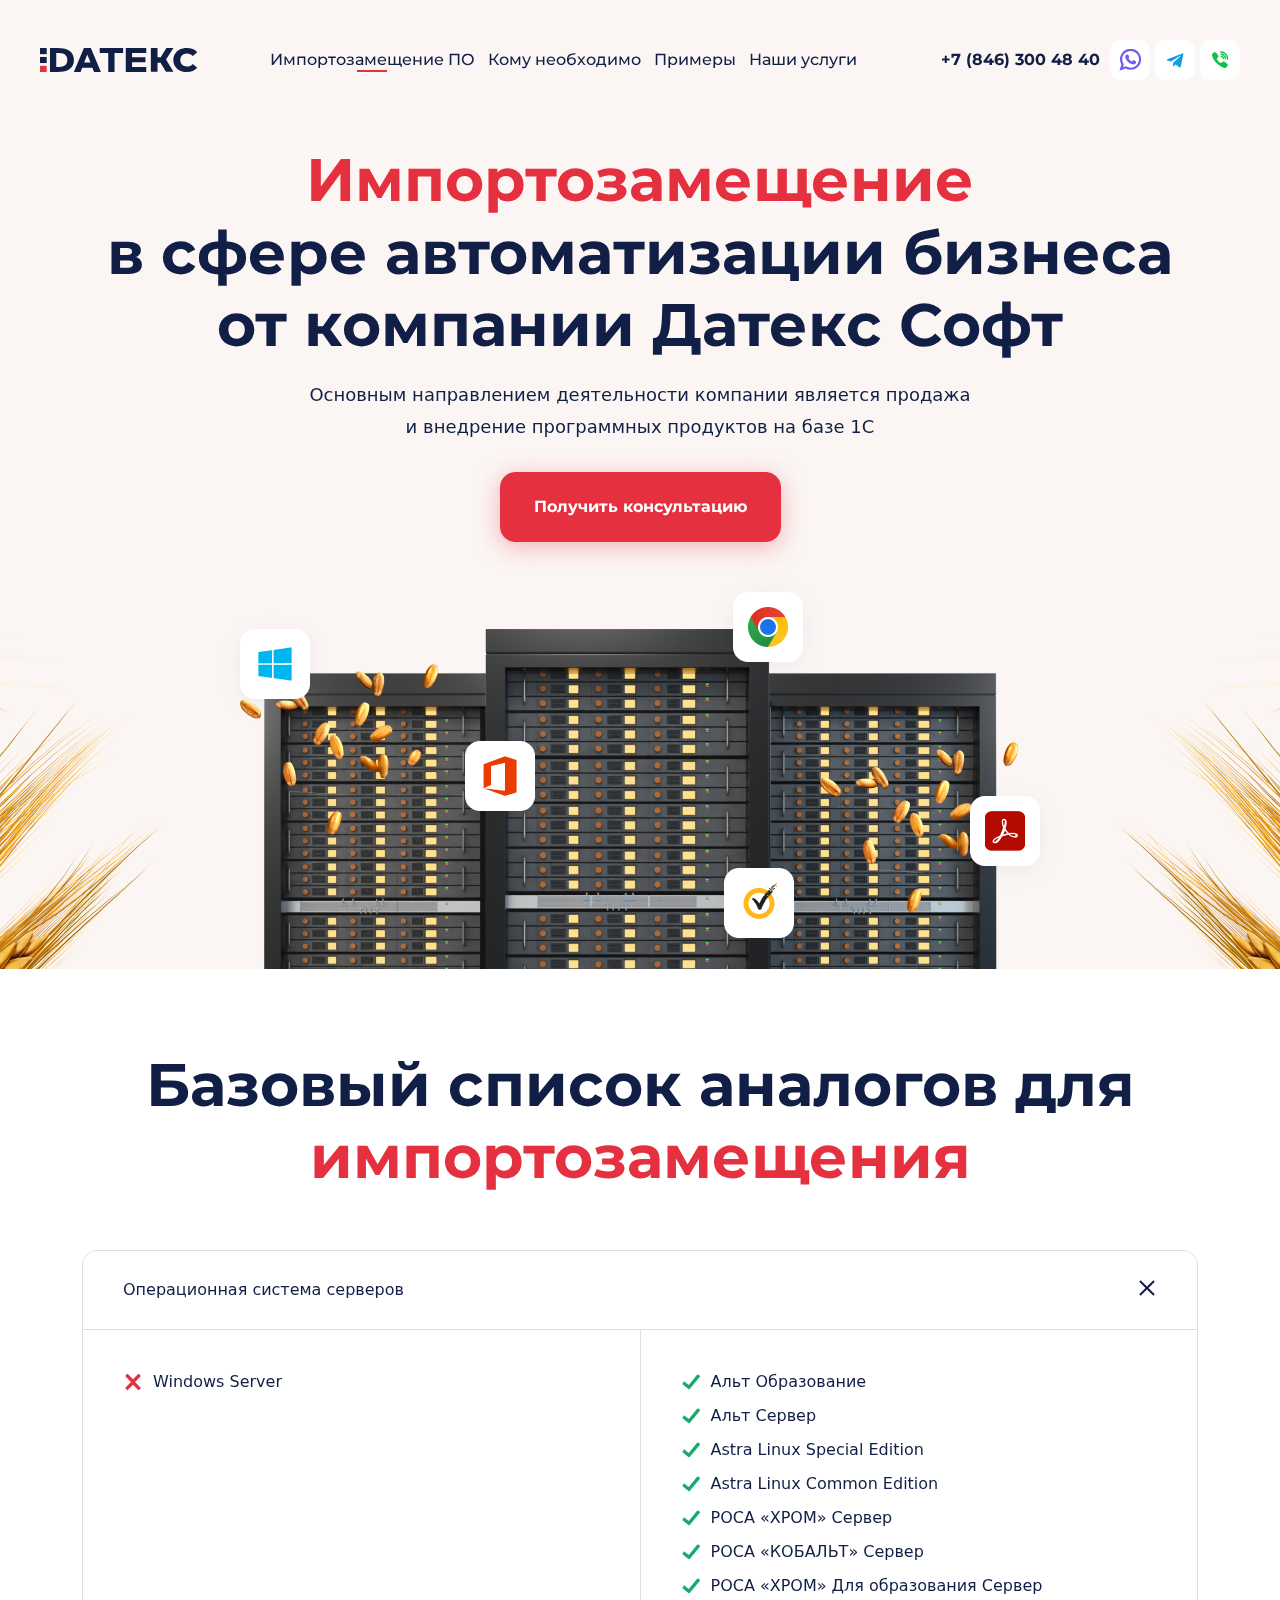
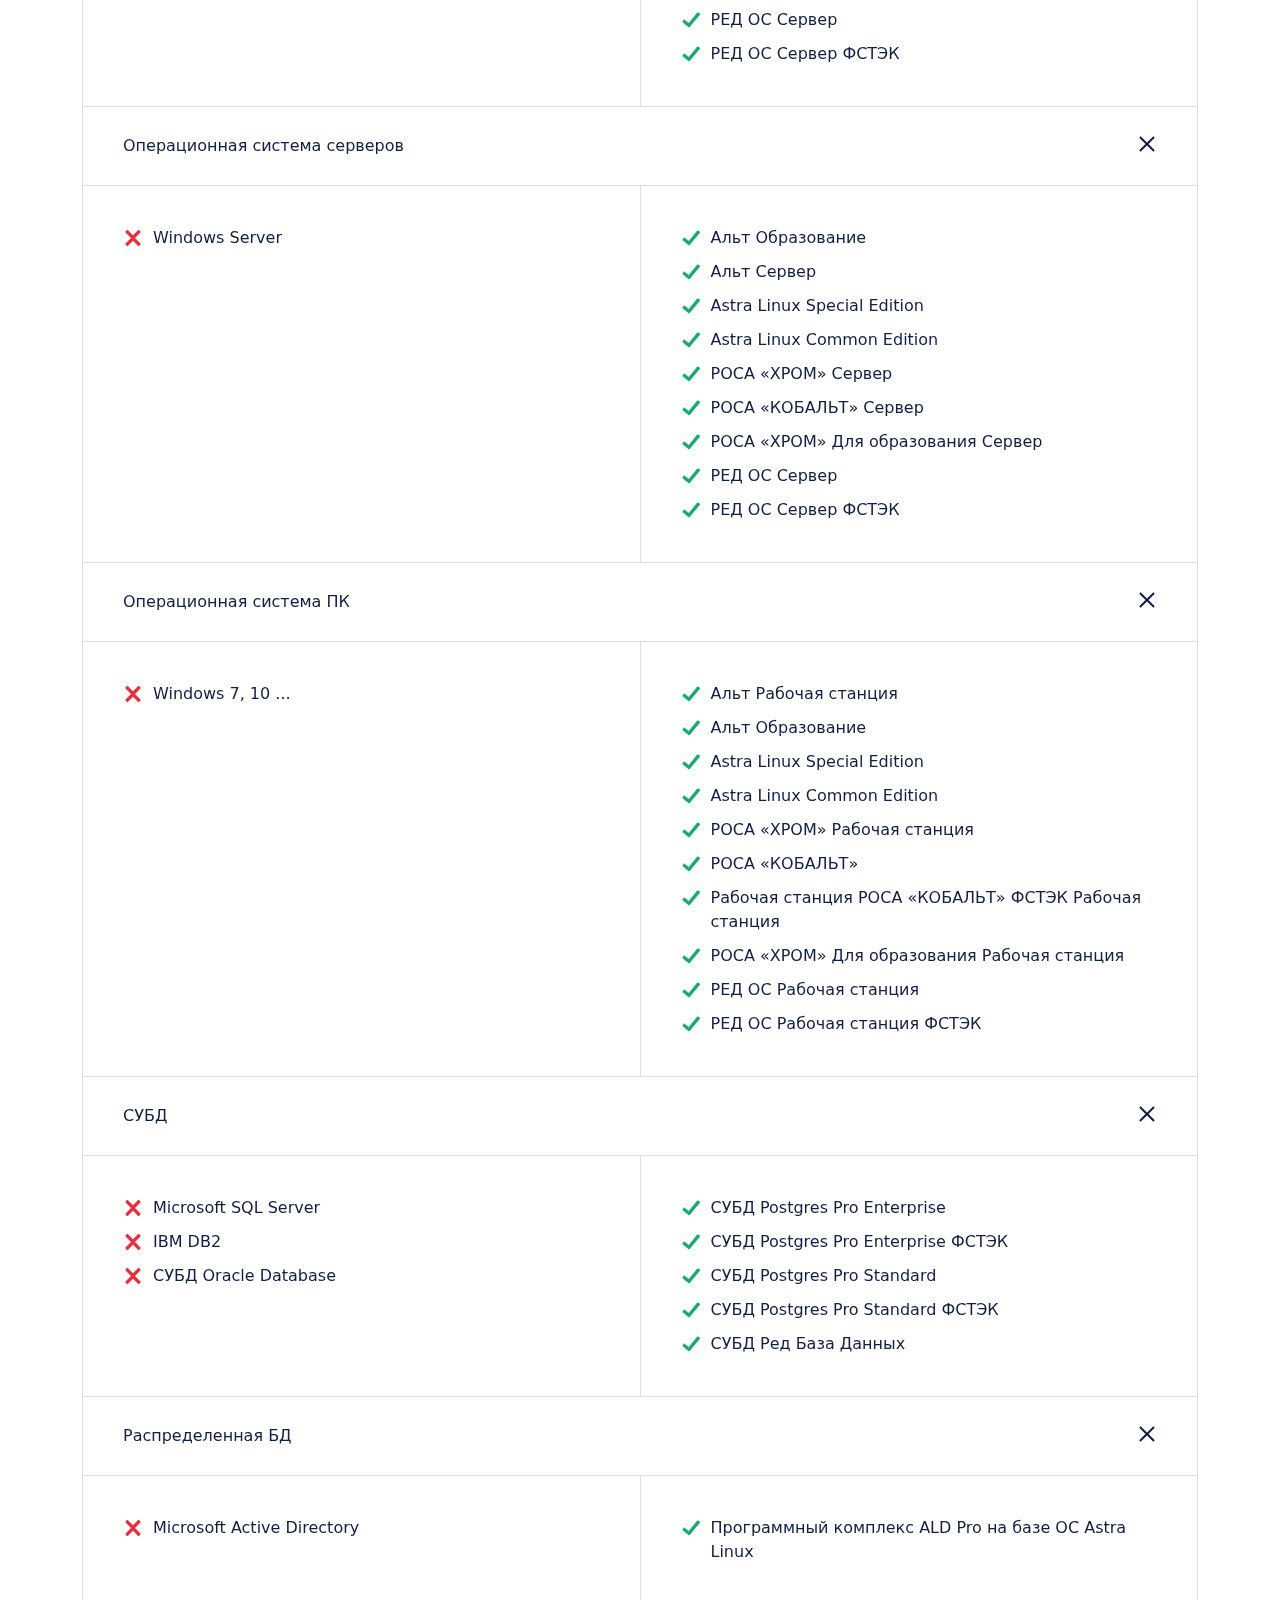
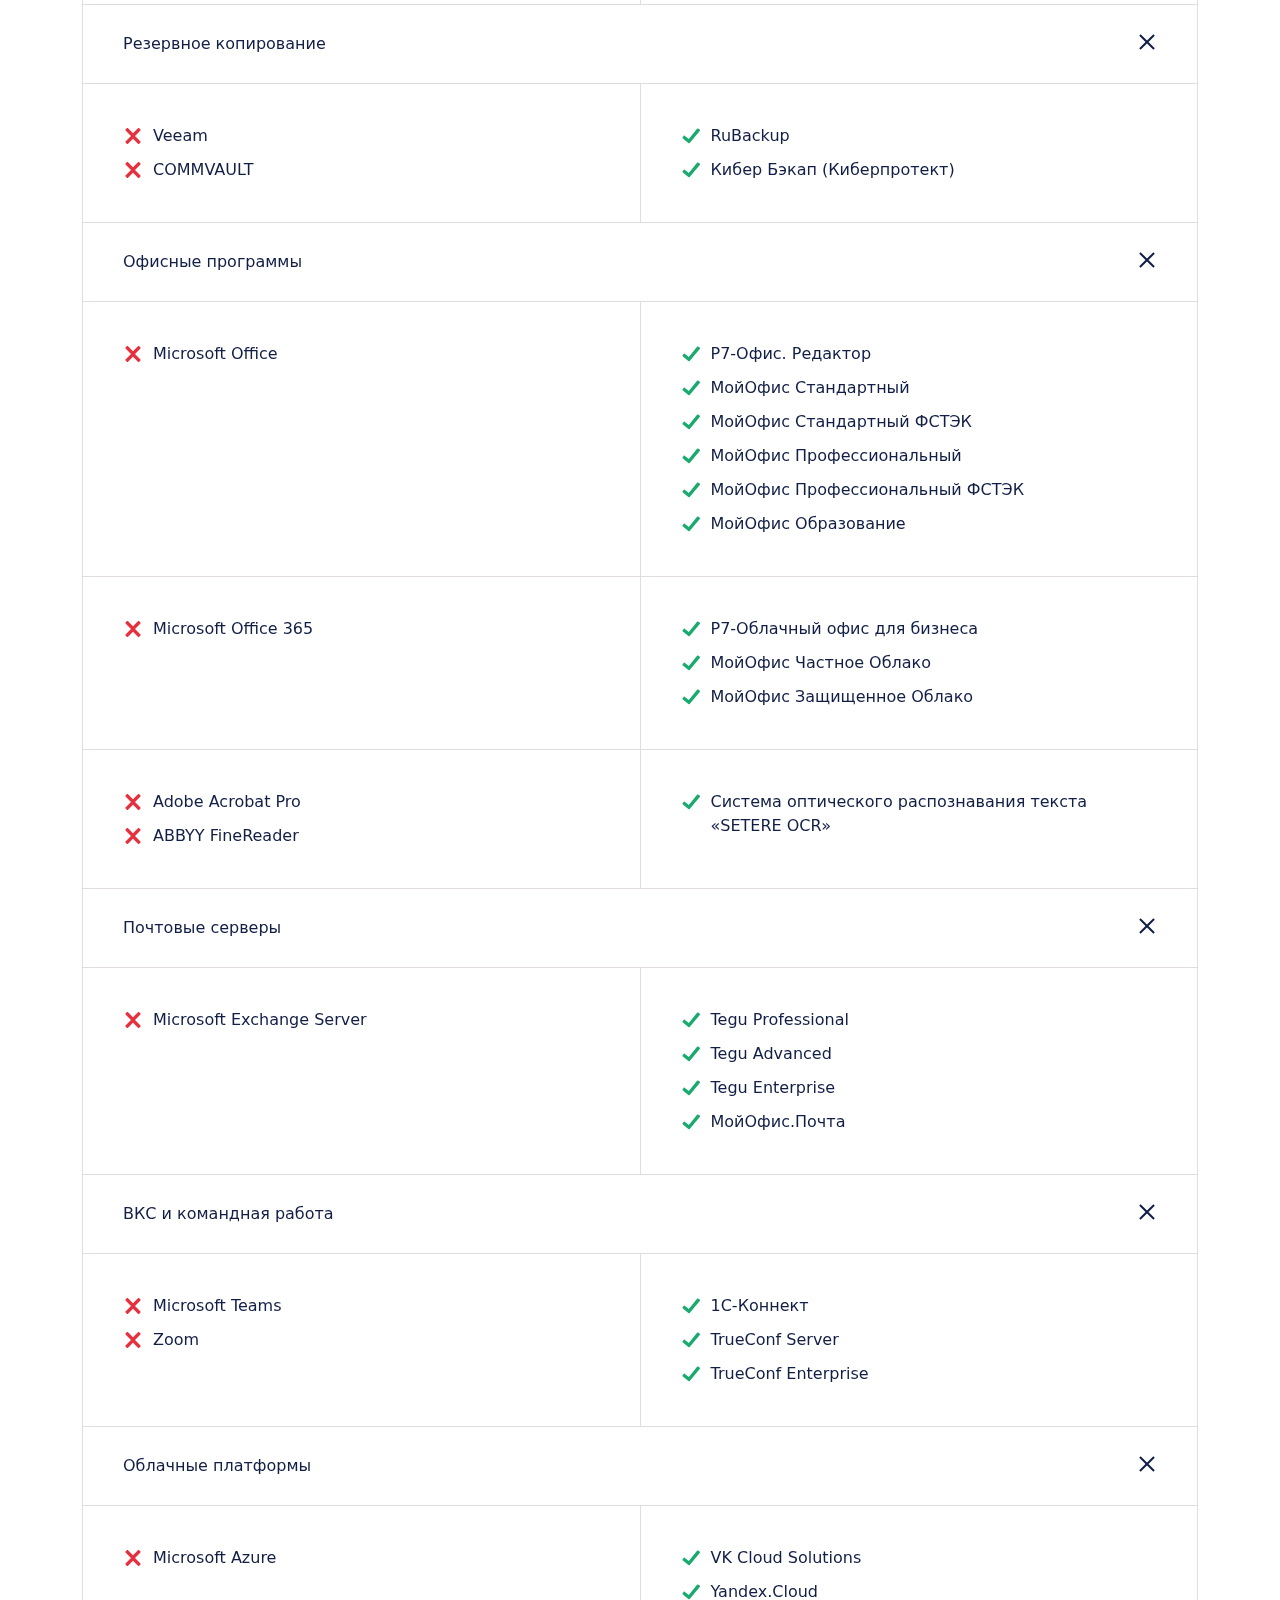
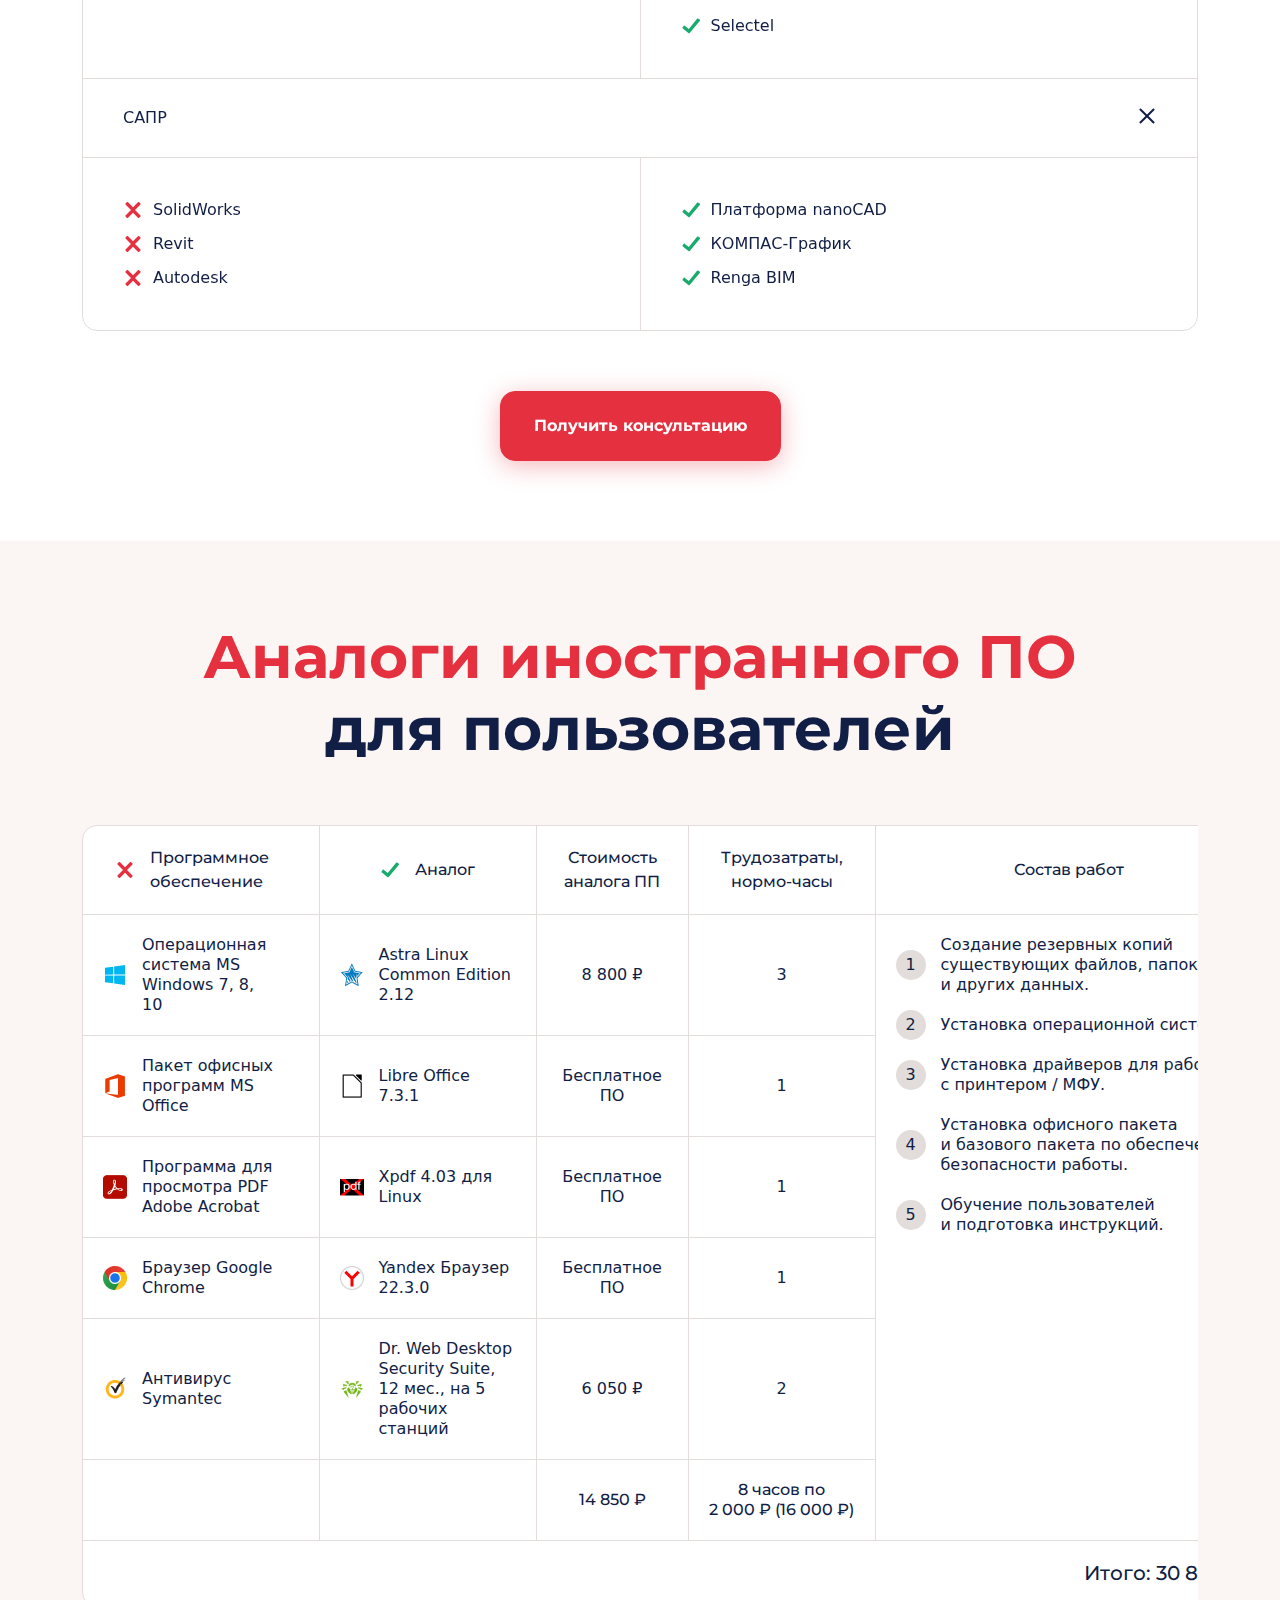
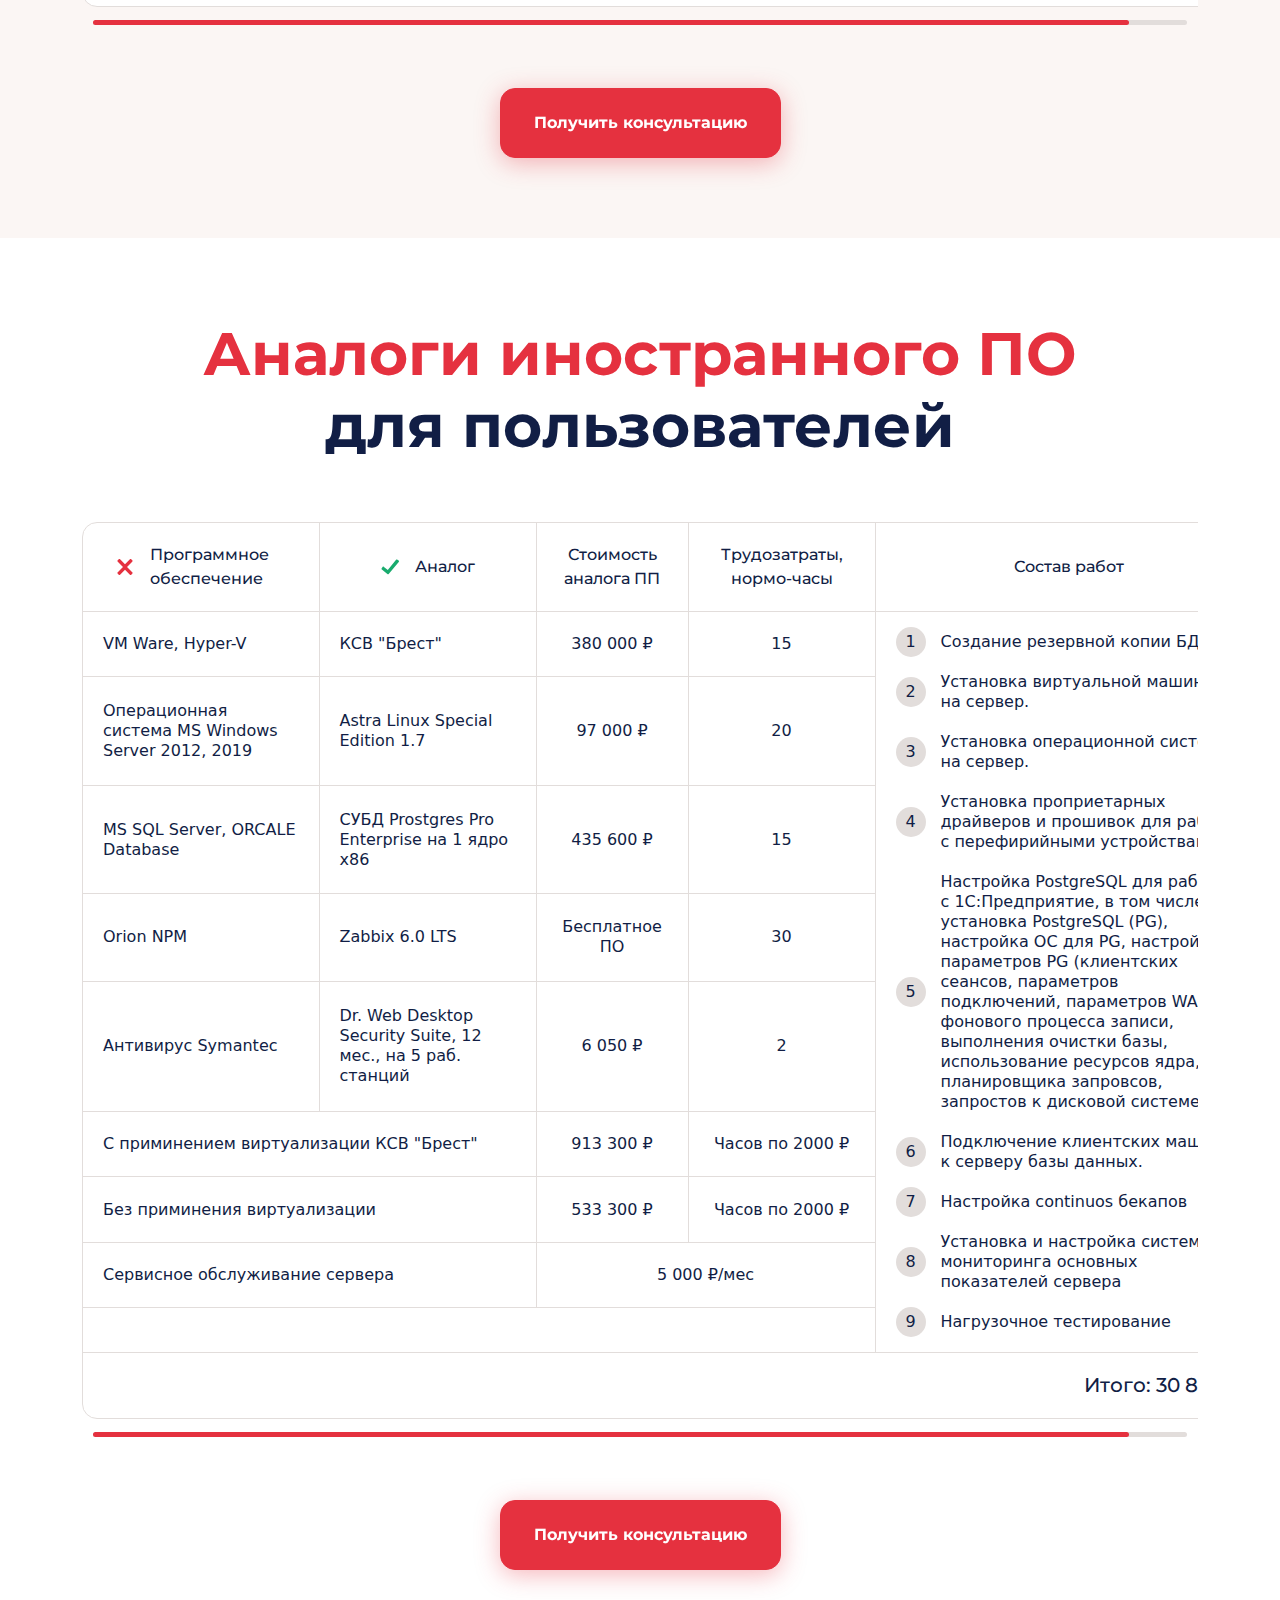
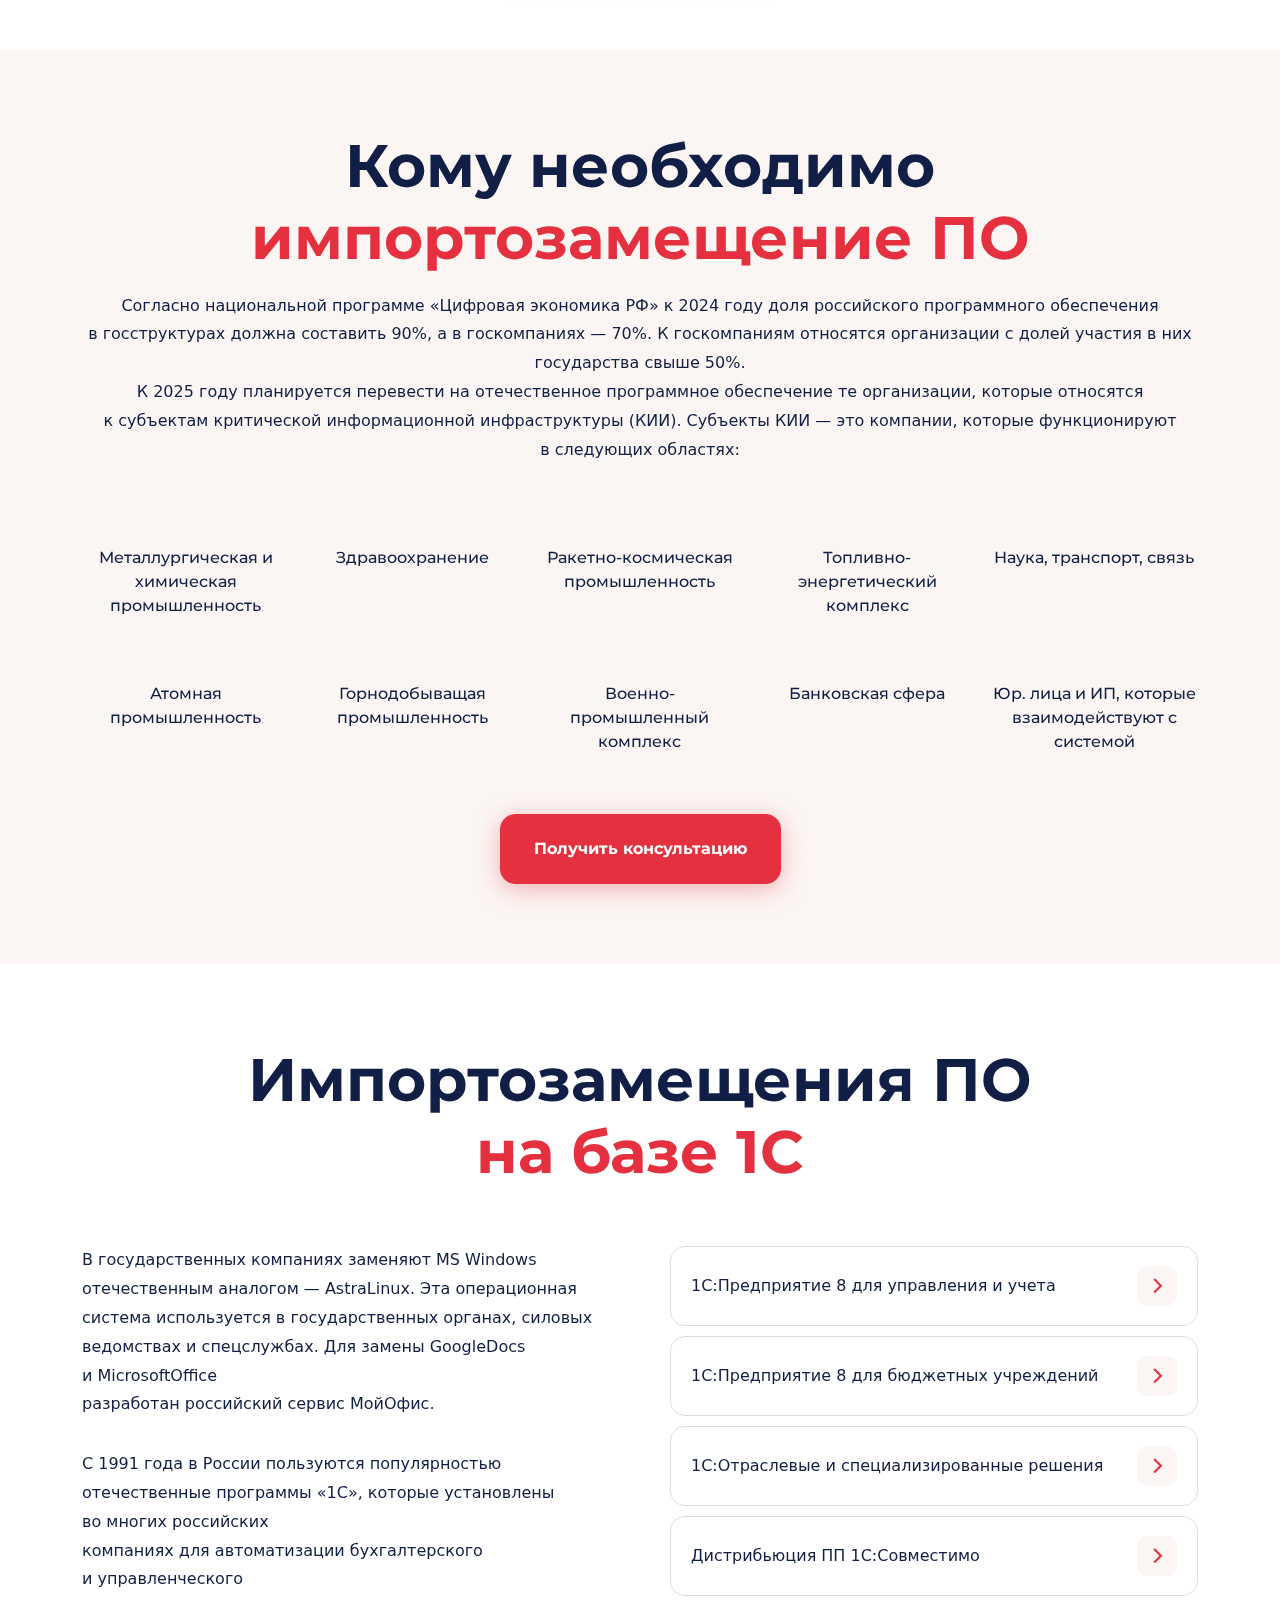
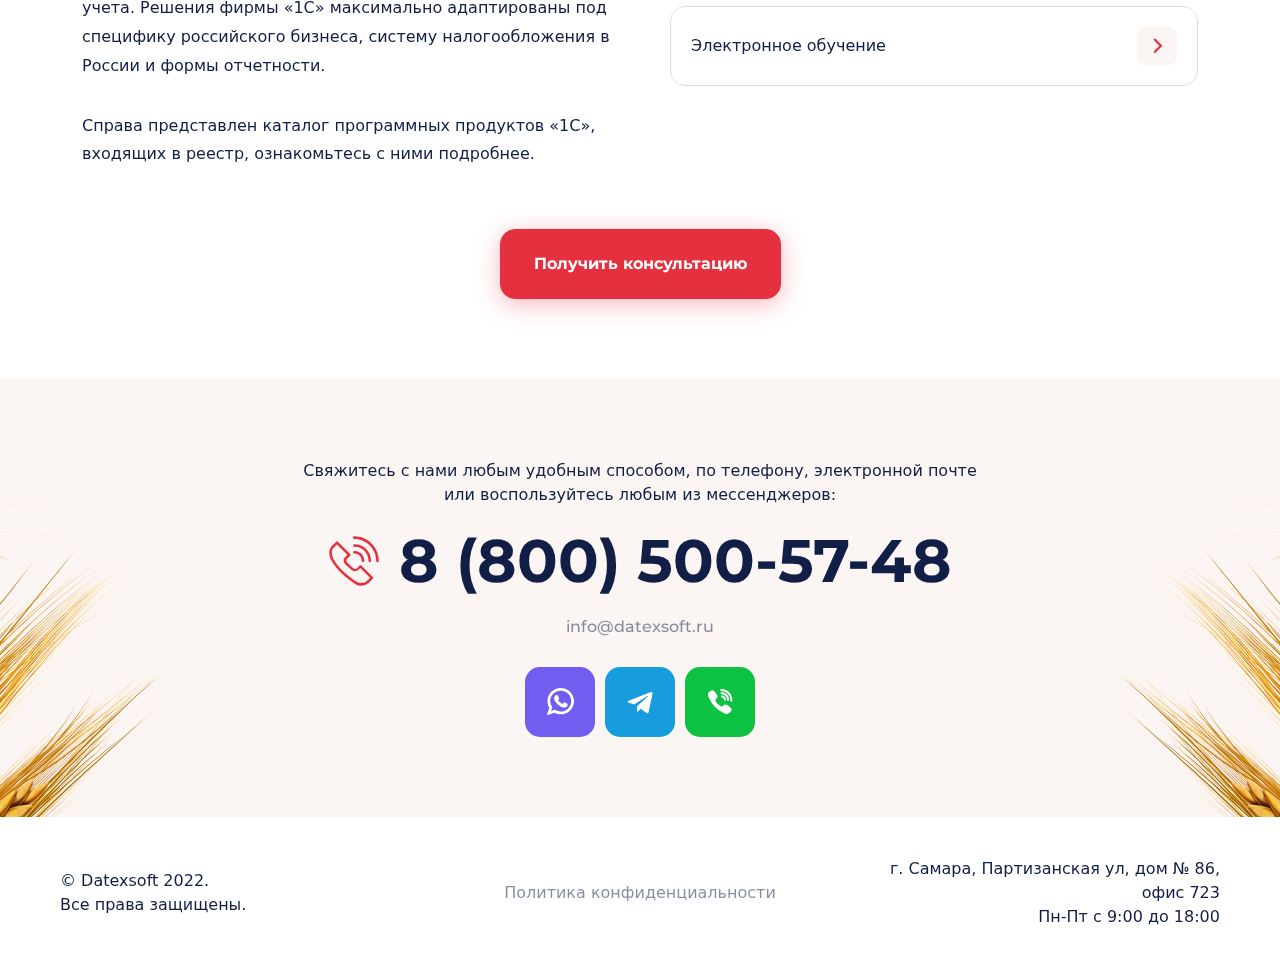
==== commit 7ac71a52: "edit index page" ====
--- a/public/index.html
+++ b/public/index.html
@@ -119,7 +119,7 @@
 				<div class="header__container container"><img class="header__img-bg header__img-bg--left" src="img/header-bg-1.png" alt="" role="presentation"/><img class="header__img-bg header__img-bg--right" src="img/header-bg-1.png" alt="" role="presentation"/>
 					<h1><span>Импортозамещение</span><br>в&nbsp;сфере автоматизации бизнеса от&nbsp;компании Датекс Софт</h1>
 					<p>Основным направлением деятельности компании является продажа и&nbsp;внедрение программных продуктов на&nbsp;базе&nbsp;1С</p>
-					<a class="header__btn btn btn-primary" href="#">Получить консультацию
+					<a class="header__btn btn btn-primary" href="#" data-src="modal-order-call" data-fancybox="modal">Получить консультацию
 					</a><img class="server-img" src="img/header-img-1.png" alt="" loading="lazy"/>
 				</div>
 			</header>
@@ -824,7 +824,7 @@
 							</div>
 						</div>
 					</div>
-					<a class="sBaseList__btn btn btn-primary" href="#">Получить консультацию
+					<a class="sBaseList__btn btn btn-primary" href="#" data-src="modal-order-call" data-fancybox="modal">Получить консультацию
 					</a>
 				</div>
 			</section>
@@ -835,68 +835,149 @@
 					<div class="section-title text-center">
 						<h2 class="h1"><span>Аналоги иностранного ПО</span><br>для пользователей</h2>
 					</div>
-					<div class="custom-scroll">
-						<div class="sTable__table-wrap">
-							<table>
-								<tr>
-									<th>Программное обеспечение</th>
-									<th>Аналог</th>
-									<th>Стоимость аналога ПП</th>
-									<th>Трудозатраты, нормо-часы</th>
-									<th>Состав работ</th>
-								</tr>
-								<tr>
-									<td>Программное обеспечение</td>
-									<td>Аналог</td>
-									<td>8 800 ₽</td>
-									<td>3</td>
-									<td rowspan="6">
-										<ol>
-											<li>Создание резервных копий существующих файлов, папок и&nbsp;других данных.</li>
-											<li>Установка операционной системы.</li>
-											<li>Установка драйверов для работы с&nbsp;принтером&nbsp;/ МФУ.</li>
-											<li>Установка офисного пакета и&nbsp;базового пакета по&nbsp;обеспечению безопасности работы.</li>
-											<li>Обучение пользователей и&nbsp;подготовка инструкций.</li>
-										</ol>
-									</td>
-								</tr>
-								<tr>
-									<td>Программное обеспечение</td>
-									<td>Аналог</td>
-									<td>Бесплатное ПО</td>
-									<td>1</td>
-								</tr>
-								<tr>
-									<td>Программное обеспечение</td>
-									<td>Аналог</td>
-									<td>Бесплатное ПО</td>
-									<td>1</td>
-								</tr>
-								<tr>
-									<td>Программное обеспечение</td>
-									<td>Аналог</td>
-									<td>Бесплатное ПО</td>
-									<td>1</td>
-								</tr>
-								<tr>
-									<td>Программное обеспечение</td>
-									<td>Аналог</td>
-									<td>6 050 ₽</td>
-									<td>2</td>
-								</tr>
-								<tr>
-									<td> </td>
-									<td> </td>
-									<td class="fw-medium">14 850 ₽</td>
-									<td class="fw-medium">8 часов по<br>2 000 ₽ (16 000 ₽)</td>
-								</tr>
-								<tr>
-									<td colspan="5">Итого: 30 850 ₽</td>
-								</tr>
-							</table>
-						</div>
-					</div>
-					<a class="sTable__btn btn btn-primary" href="#">Получить консультацию
+					<div class="sTable__slider sTable__slider--js swiper"> 
+						<div class="swiper-wrapper">
+							<div class="sTable__table-wrap swiper-slide">
+								<table>
+									<tr>
+										<th>
+											<div class="sTable__wrap">
+												<svg class="icon icon-cross ">
+													<use xlink:href="img/svg/sprite.svg#cross"></use>
+												</svg>
+												<div class="sTable__text-wrap">
+													<p>Программное обеспечение</p>
+												</div>
+											</div>
+										</th>
+										<th> 
+											<div class="sTable__wrap">
+												<svg class="icon icon-apply ">
+													<use xlink:href="img/svg/sprite.svg#apply"></use>
+												</svg>
+												<div class="sTable__text-wrap">
+													<p>Аналог</p>
+												</div>
+											</div>
+										</th>
+										<th>Стоимость аналога ПП</th>
+										<th>Трудозатраты, нормо-часы</th>
+										<th>Состав работ</th>
+									</tr>
+									<tr>
+										<td>
+											<div class="sTable__wrap"><img src="img/svg/windows.svg" alt="" loading="lazy"/>
+												<div class="sTable__text-wrap">
+													<p>Операционная система MS Windows 7, 8, 10</p>
+												</div>
+											</div>
+										</td>
+										<td> 
+											<div class="sTable__wrap"><img src="img/astralinux_logo.png" alt="" loading="lazy"/>
+												<div class="sTable__text-wrap">
+													<p>Astra Linux Common Edition 2.12</p>
+												</div>
+											</div>
+										</td>
+										<td>8 800 ₽</td>
+										<td>3</td>
+										<td rowspan="6">
+											<ol>
+												<li>Создание резервных копий существующих файлов, папок и&nbsp;других данных.</li>
+												<li>Установка операционной системы.</li>
+												<li>Установка драйверов для работы с&nbsp;принтером&nbsp;/ МФУ.</li>
+												<li>Установка офисного пакета и&nbsp;базового пакета по&nbsp;обеспечению безопасности работы.</li>
+												<li>Обучение пользователей и&nbsp;подготовка инструкций.</li>
+											</ol>
+										</td>
+									</tr>
+									<tr>
+										<td>
+											<div class="sTable__wrap"><img src="img/office-logo.png" alt="" loading="lazy"/>
+												<div class="sTable__text-wrap">
+													<p>Пакет офисных программ MS Office</p>
+												</div>
+											</div>
+										</td>
+										<td>
+											<div class="sTable__wrap"><img src="img/libreoffice-logo.png" alt="" loading="lazy"/>
+												<div class="sTable__text-wrap">
+													<p>Libre Office 7.3.1</p>
+												</div>
+											</div>
+										</td>
+										<td>Бесплатное ПО</td>
+										<td>1</td>
+									</tr>
+									<tr>
+										<td>
+											<div class="sTable__wrap"><img src="img/adobe-logo.png" alt="" loading="lazy"/>
+												<div class="sTable__text-wrap">
+													<p>Программа для просмотра PDF Adobe Acrobat</p>
+												</div>
+											</div>
+										</td>
+										<td>
+											<div class="sTable__wrap"><img src="img/xpdf-logo.png" alt="" loading="lazy"/>
+												<div class="sTable__text-wrap">
+													<p>Xpdf 4.03 для Linux</p>
+												</div>
+											</div>
+										</td>
+										<td>Бесплатное ПО</td>
+										<td>1</td>
+									</tr>
+									<tr>
+										<td>
+											<div class="sTable__wrap"><img src="img/google-chrome-logo.png" alt="" loading="lazy"/>
+												<div class="sTable__text-wrap">
+													<p>Браузер Google Chrome</p>
+												</div>
+											</div>
+										</td>
+										<td>
+											<div class="sTable__wrap"><img src="img/yandex-logo.png" alt="" loading="lazy"/>
+												<div class="sTable__text-wrap">
+													<p>Yandex Браузер 22.3.0</p>
+												</div>
+											</div>
+										</td>
+										<td>Бесплатное ПО</td>
+										<td>1</td>
+									</tr>
+									<tr>
+										<td>
+											<div class="sTable__wrap"><img src="img/symantec-logo.png" alt="" loading="lazy"/>
+												<div class="sTable__text-wrap">
+													<p>Антивирус Symantec</p>
+												</div>
+											</div>
+										</td>
+										<td>
+											<div class="sTable__wrap"><img src="img/dr-web.png" alt="" loading="lazy"/>
+												<div class="sTable__text-wrap">
+													<p>Dr. Web Desktop Security Suite, 12 мес., на 5 рабочих станций</p>
+												</div>
+											</div>
+										</td>
+										<td>6 050 ₽</td>
+										<td>2</td>
+									</tr>
+									<tr>
+										<td> </td>
+										<td> </td>
+										<td class="fw-medium">14 850 ₽</td>
+										<td class="fw-medium">8 часов по<br>2 000 ₽ (16 000 ₽)</td>
+									</tr>
+									<tr>
+										<td colspan="5">Итого: 30 850 ₽</td>
+									</tr>
+								</table>
+							</div>
+						</div>
+						<div class="swiper-scrollbar"></div>
+					</div>
+					<a class="sTable__btn btn btn-primary" href="#" data-src="modal-order-call" data-fancybox="modal">Получить консультацию
 					</a>
 				</div>
 			</section>
@@ -907,91 +988,104 @@
 					<div class="section-title text-center">
 						<h2 class="h1"><span>Аналоги иностранного ПО</span><br>для пользователей</h2>
 					</div>
-					<div class="custom-scroll">
-						<div class="sTable__table-wrap">
-							<table>
-								<tr>
-									<th>
-										<svg class="icon icon-cross ">
-											<use xlink:href="img/svg/sprite.svg#cross"></use>
-										</svg><span>Программное обеспечение</span>
-									</th>
-									<th> 
-										<svg class="icon icon-apply ">
-											<use xlink:href="img/svg/sprite.svg#apply"></use>
-										</svg><span>Аналог</span>
-									</th>
-									<th>Стоимость аналога ПП</th>
-									<th>Трудозатраты, нормо-часы</th>
-									<th>Состав работ</th>
-								</tr>
-								<tr>
-									<td>VM Ware, Hyper-V</td>
-									<td>КСВ &quot;Брест&quot;</td>
-									<td>380 000 ₽</td>
-									<td>15</td>
-									<td rowspan="9">
-										<ol>
-											<li>Создание резервной копии БД.</li>
-											<li>Установка виртуальной машины на&nbsp;сервер.</li>
-											<li>Установка операционной системы на&nbsp;сервер.</li>
-											<li>Установка проприетарных драйверов и&nbsp;прошивок для работы с&nbsp;перефирийными устройствами.</li>
-											<li>Настройка PostgreSQL для работы с&nbsp;1С:Предприятие, в&nbsp;том числе: установка PostgreSQL (PG), настройка&nbsp;ОС для&nbsp;PG, настройка параметров&nbsp;PG (клиентских сеансов, параметров подключений, параметров WAL, фонового процесса записи, выполнения очистки базы, использование ресурсов ядра, планировщика запровсов, запростов к&nbsp;дисковой системе).</li>
-											<li>Подключение клиентских машин к&nbsp;серверу базы данных.</li>
-											<li>Настройка continuos бекапов</li>
-											<li>Установка и&nbsp;настройка системы мониторинга основных показателей сервера</li>
-											<li>Нагрузочное тестирование</li>
-										</ol>
-									</td>
-								</tr>
-								<tr>
-									<td>Операционная система MS Windows Server 2012, 2019</td>
-									<td>Astra Linux Special Edition 1.7</td>
-									<td>97 000 ₽</td>
-									<td>20</td>
-								</tr>
-								<tr>
-									<td>MS SQL Server, ORCALE Database</td>
-									<td>СУБД Prostgres Pro Enterprise на 1 ядро x86</td>
-									<td>435 600 ₽</td>
-									<td>15</td>
-								</tr>
-								<tr>
-									<td>Orion NPM</td>
-									<td>Zabbix 6.0 LTS</td>
-									<td>Бесплатное ПО</td>
-									<td>30</td>
-								</tr>
-								<tr>
-									<td>Антивирус Symantec</td>
-									<td>Dr. Web Desktop Security Suite, 12 мес., на 5 раб. станций</td>
-									<td>6 050 ₽</td>
-									<td>2</td>
-								</tr>
-								<tr>
-									<td colspan="2">С&nbsp;приминением виртуализации КСВ &quot;Брест&quot;</td>
-									<td class="text-center">913 300 ₽</td>
-									<td>Часов по 2000 ₽</td>
-								</tr>
-								<tr>
-									<td colspan="2">Без приминения виртуализации</td>
-									<td class="text-center">533 300 ₽</td>
-									<td>Часов по 2000 ₽</td>
-								</tr>
-								<tr>
-									<td colspan="2">Сервисное обслуживание сервера</td>
-									<td colspan="2">5 000 ₽/мес</td>
-								</tr>
-								<tr>
-									<td colspan="4"></td>
-								</tr>
-								<tr>
-									<td colspan="5">Итого: 30 850 ₽</td>
-								</tr>
-							</table>
-						</div>
-					</div>
-					<a class="sTable__btn btn btn-primary" href="#">Получить консультацию
+					<div class="sTable__slider sTable__slider--js swiper"> 
+						<div class="swiper-wrapper">
+							<div class="sTable__table-wrap swiper-slide">
+								<table>
+									<tr>
+										<th>
+											<div class="sTable__wrap">
+												<svg class="icon icon-cross ">
+													<use xlink:href="img/svg/sprite.svg#cross"></use>
+												</svg>
+												<div class="sTable__text-wrap">
+													<p>Программное обеспечение</p>
+												</div>
+											</div>
+										</th>
+										<th> 
+											<div class="sTable__wrap">
+												<svg class="icon icon-apply ">
+													<use xlink:href="img/svg/sprite.svg#apply"></use>
+												</svg>
+												<div class="sTable__text-wrap">
+													<p>Аналог</p>
+												</div>
+											</div>
+										</th>
+										<th>Стоимость аналога ПП</th>
+										<th>Трудозатраты, нормо-часы</th>
+										<th>Состав работ</th>
+									</tr>
+									<tr>
+										<td>VM Ware, Hyper-V</td>
+										<td>КСВ &quot;Брест&quot;</td>
+										<td>380 000 ₽</td>
+										<td>15</td>
+										<td rowspan="9">
+											<ol>
+												<li>Создание резервной копии БД.</li>
+												<li>Установка виртуальной машины на&nbsp;сервер.</li>
+												<li>Установка операционной системы на&nbsp;сервер.</li>
+												<li>Установка проприетарных драйверов и&nbsp;прошивок для работы с&nbsp;перефирийными устройствами.</li>
+												<li>Настройка PostgreSQL для работы с&nbsp;1С:Предприятие, в&nbsp;том числе: установка PostgreSQL (PG), настройка&nbsp;ОС для&nbsp;PG, настройка параметров&nbsp;PG (клиентских сеансов, параметров подключений, параметров WAL, фонового процесса записи, выполнения очистки базы, использование ресурсов ядра, планировщика запровсов, запростов к&nbsp;дисковой системе).</li>
+												<li>Подключение клиентских машин к&nbsp;серверу базы данных.</li>
+												<li>Настройка continuos бекапов</li>
+												<li>Установка и&nbsp;настройка системы мониторинга основных показателей сервера</li>
+												<li>Нагрузочное тестирование</li>
+											</ol>
+										</td>
+									</tr>
+									<tr>
+										<td>Операционная система MS Windows Server 2012, 2019</td>
+										<td>Astra Linux Special Edition 1.7</td>
+										<td>97 000 ₽</td>
+										<td>20</td>
+									</tr>
+									<tr>
+										<td>MS SQL Server, ORCALE Database</td>
+										<td>СУБД Prostgres Pro Enterprise на 1 ядро x86</td>
+										<td>435 600 ₽</td>
+										<td>15</td>
+									</tr>
+									<tr>
+										<td>Orion NPM</td>
+										<td>Zabbix 6.0 LTS</td>
+										<td>Бесплатное ПО</td>
+										<td>30</td>
+									</tr>
+									<tr>
+										<td>Антивирус Symantec</td>
+										<td>Dr. Web Desktop Security Suite, 12 мес., на 5 раб. станций</td>
+										<td>6 050 ₽</td>
+										<td>2</td>
+									</tr>
+									<tr>
+										<td colspan="2">С&nbsp;приминением виртуализации КСВ &quot;Брест&quot;</td>
+										<td class="text-center">913 300 ₽</td>
+										<td>Часов по 2000 ₽</td>
+									</tr>
+									<tr>
+										<td colspan="2">Без приминения виртуализации</td>
+										<td class="text-center">533 300 ₽</td>
+										<td>Часов по 2000 ₽</td>
+									</tr>
+									<tr>
+										<td colspan="2">Сервисное обслуживание сервера</td>
+										<td colspan="2">5 000 ₽/мес</td>
+									</tr>
+									<tr>
+										<td colspan="4"></td>
+									</tr>
+									<tr>
+										<td colspan="5">Итого: 30 850 ₽</td>
+									</tr>
+								</table>
+							</div>
+						</div>
+						<div class="swiper-scrollbar"></div>
+					</div>
+					<a class="sTable__btn btn btn-primary" href="#" data-src="modal-order-call" data-fancybox="modal">Получить консультацию
 					</a>
 				</div>
 			</section>
@@ -1035,7 +1129,7 @@
 							<p>Юр. лица и ИП, которые взаимодействуют с системой</p>
 						</div>
 					</div>
-					<a class="sWhoNeed__btn btn btn-primary" href="#">Получить консультацию
+					<a class="sWhoNeed__btn btn btn-primary" href="#" data-src="modal-order-call" data-fancybox="modal">Получить консультацию
 					</a>
 				</div>
 			</section>
@@ -1090,7 +1184,7 @@
 								</a>
 						</div>
 					</div>
-					<a class="sImportSubstitution__btn btn btn-primary" href="#">Получить консультацию
+					<a class="sImportSubstitution__btn btn btn-primary" href="#" data-src="modal-order-call" data-fancybox="modal">Получить консультацию
 					</a>
 				</div>
 			</section>
--- a/public/css/main.min.css
+++ b/public/css/main.min.css
@@ -1 +1 @@
-@charset "UTF-8";@font-face{font-display:swap;font-family:Montserrat;font-style:normal;font-weight:400;src:url(../fonts/ProximaNova-Regular/ProximaNova-Regular.woff2) format("woff2")}.icon{fill:currentColor;display:inline-block;height:1em;width:1em}.icon-apply{font-size:2rem;width:1em}.icon-basket{font-size:2.4rem;width:.9166666667em}.icon-call{font-size:5rem;width:1em}.icon-check{font-size:2.7rem;width:1em}.icon-chevron-right{font-size:2.4rem;width:1em}.icon-cross{font-size:2rem;width:1em}.icon-fb,.icon-instagram,.icon-mobile{font-size:2.4rem;width:1em}.icon-phone{font-size:2rem;width:1em}.icon-telegram{font-size:1.6rem;width:1em}.icon-viber,.icon-vk{font-size:2.4rem;width:1em}.icon-whatsapp{font-size:1.6rem;width:1em}:root{--bs-blue:#0d6efd;--bs-indigo:#6610f2;--bs-purple:#715df0;--bs-pink:#d63384;--bs-red:#e5313f;--bs-orange:#fd7e14;--bs-yellow:#ffc107;--bs-green:#19ab6e;--bs-teal:#0dc143;--bs-cyan:#179cde;--bs-black:#000;--bs-white:#fff;--bs-gray:#6c757d;--bs-gray-dark:#343a40;--bs-gray-100:#fbf6f4;--bs-gray-200:#e1dcda;--bs-gray-300:#e2dddb;--bs-gray-400:#ced4da;--bs-gray-500:#adb5bd;--bs-gray-600:#6c757d;--bs-gray-700:#495057;--bs-gray-800:#343a40;--bs-gray-900:#212529;--bs-primary:#e5313f;--bs-secondary:#6c757d;--bs-danger:#0d6efd;--bs-primary-rgb:229,49,63;--bs-secondary-rgb:108,117,125;--bs-danger-rgb:13,110,253;--bs-white-rgb:255,255,255;--bs-black-rgb:0,0,0;--bs-body-color-rgb:17,30,69;--bs-body-bg-rgb:255,255,255;--bs-font-sans-serif:"Montserrat",system-ui,-apple-system,"Segoe UI",Roboto,"Helvetica Neue",Arial,"Noto Sans","Liberation Sans",sans-serif,"Apple Color Emoji","Segoe UI Emoji","Segoe UI Symbol","Noto Color Emoji";--bs-font-monospace:SFMono-Regular,Menlo,Monaco,Consolas,"Liberation Mono","Courier New",monospace;--bs-gradient:linear-gradient(180deg,hsla(0,0%,100%,.15),hsla(0,0%,100%,0));--bs-body-font-family:var(--bs-font-sans-serif);--bs-body-font-size:1rem;--bs-body-font-weight:400;--bs-body-line-height:1.5;--bs-body-color:#111e45;--bs-body-bg:#fff;--bs-border-width:1px;--bs-border-style:solid;--bs-border-color:#e2dddb;--bs-border-color-translucent:rgba(0,0,0,.175);--bs-border-radius:0.375rem;--bs-border-radius-sm:0.25rem;--bs-border-radius-lg:0.5rem;--bs-border-radius-xl:1rem;--bs-border-radius-2xl:2rem;--bs-border-radius-pill:50rem;--bs-heading-color: ;--bs-link-color:#e5313f;--bs-link-hover-color:#b72732;--bs-code-color:#d63384;--bs-highlight-bg:#fff3cd}*,:after,:before{box-sizing:border-box}body{-webkit-text-size-adjust:100%;-webkit-tap-highlight-color:rgba(0,0,0,0);background-color:var(--bs-body-bg);color:var(--bs-body-color);font-family:var(--bs-body-font-family);font-size:var(--bs-body-font-size);font-weight:var(--bs-body-font-weight);line-height:var(--bs-body-line-height);margin:0;text-align:var(--bs-body-text-align)}hr{border:0;border-top:1px solid;color:inherit;margin:1rem 0;opacity:.25}.h1,.h2,.h3,.h4,.h5,.h6,h1,h2,h3,h4,h5,h6{color:var(--bs-heading-color);font-weight:700;line-height:1.2;margin-bottom:.5rem;margin-top:0}.h1,h1{font-size:calc(1.5rem + 3vw)}.h2,h2{font-size:calc(1.3125rem + .75vw)}.h3,h3{font-size:1.25rem}.h4,h4{font-size:calc(1.275rem + .3vw)}.h5,h5{font-size:1.25rem}.h6,h6{font-size:1rem}p{margin-bottom:1rem;margin-top:0}abbr[title]{cursor:help;-webkit-text-decoration:underline dotted;text-decoration:underline dotted;-webkit-text-decoration-skip-ink:none;text-decoration-skip-ink:none}address{font-style:normal;line-height:inherit;margin-bottom:1rem}ol,ul{padding-left:2rem}dl,ol,ul{margin-bottom:1rem;margin-top:0}ol ol,ol ul,ul ol,ul ul{margin-bottom:0}dt{font-weight:700}dd{margin-bottom:.5rem;margin-left:0}blockquote{margin:0 0 1rem}b,strong{font-weight:bolder}.small,small{font-size:.875em}.mark,mark{background-color:var(--bs-highlight-bg);padding:.1875em}sub,sup{font-size:.75em;line-height:0;position:relative;vertical-align:baseline}sub{bottom:-.25em}sup{top:-.5em}a{color:var(--bs-link-color);text-decoration:none}a:hover{color:var(--bs-link-hover-color)}a:not([href]):not([class]),a:not([href]):not([class]):hover{color:inherit;text-decoration:none}code,kbd,pre,samp{font-family:var(--bs-font-monospace);font-size:1em}pre{display:block;font-size:.875em;margin-bottom:1rem;margin-top:0;overflow:auto}pre code{color:inherit;font-size:inherit;word-break:normal}code{word-wrap:break-word;color:var(--bs-code-color);font-size:.875em}a>code{color:inherit}kbd{background-color:var(--bs-body-color);border-radius:.25rem;color:var(--bs-body-bg);font-size:.875em;padding:.1875rem .375rem}kbd kbd{font-size:1em;padding:0}figure{margin:0 0 1rem}img,svg{vertical-align:middle}table{border-collapse:collapse;caption-side:bottom}caption{color:rgba(var(--bs-body-color-rgb),.75);padding-bottom:.5rem;padding-top:.5rem;text-align:left}th{text-align:inherit;text-align:-webkit-match-parent}tbody,td,tfoot,th,thead,tr{border:0 solid;border-color:inherit}label{display:inline-block}button{border-radius:0}button:focus:not(:focus-visible){outline:0}button,input,optgroup,select,textarea{font-family:inherit;font-size:inherit;line-height:inherit;margin:0}button,select{text-transform:none}[role=button]{cursor:pointer}select{word-wrap:normal}select:disabled{opacity:1}[list]:not([type=date]):not([type=datetime-local]):not([type=month]):not([type=week]):not([type=time])::-webkit-calendar-picker-indicator{display:none!important}[type=button],[type=reset],[type=submit],button{-webkit-appearance:button}[type=button]:not(:disabled),[type=reset]:not(:disabled),[type=submit]:not(:disabled),button:not(:disabled){cursor:pointer}::-moz-focus-inner{border-style:none;padding:0}textarea{resize:vertical}fieldset{border:0;margin:0;min-width:0;padding:0}legend{float:left;font-size:calc(1.275rem + .3vw);line-height:inherit;margin-bottom:.5rem;padding:0;width:100%}legend+*{clear:left}::-webkit-datetime-edit-day-field,::-webkit-datetime-edit-fields-wrapper,::-webkit-datetime-edit-hour-field,::-webkit-datetime-edit-minute,::-webkit-datetime-edit-month-field,::-webkit-datetime-edit-text,::-webkit-datetime-edit-year-field{padding:0}::-webkit-inner-spin-button{height:auto}[type=search]{-webkit-appearance:textfield;outline-offset:-2px}::-webkit-search-decoration{-webkit-appearance:none}::-webkit-color-swatch-wrapper{padding:0}::-webkit-file-upload-button{-webkit-appearance:button;font:inherit}::file-selector-button{-webkit-appearance:button;font:inherit}output{display:inline-block}iframe{border:0}summary{cursor:pointer;display:list-item}progress{vertical-align:baseline}[hidden]{display:none!important}.lead{font-size:1.25rem;font-weight:300}.display-1{font-size:calc(1.625rem + 4.5vw);font-weight:300;line-height:1.2}.display-2{font-size:calc(1.575rem + 3.9vw);font-weight:300;line-height:1.2}.display-3{font-size:calc(1.525rem + 3.3vw);font-weight:300;line-height:1.2}.display-4{font-size:calc(1.475rem + 2.7vw);font-weight:300;line-height:1.2}.display-5{font-size:calc(1.425rem + 2.1vw);font-weight:300;line-height:1.2}.display-6{font-size:calc(1.375rem + 1.5vw);font-weight:300;line-height:1.2}.list-inline,.list-unstyled{list-style:none;padding-left:0}.list-inline-item{display:inline-block}.list-inline-item:not(:last-child){margin-right:.5rem}.initialism{font-size:.875em;text-transform:uppercase}.blockquote{font-size:1.25rem;margin-bottom:1rem}.blockquote>:last-child{margin-bottom:0}.blockquote-footer{color:#6c757d;font-size:.875em;margin-bottom:1rem;margin-top:-1rem}.blockquote-footer:before{content:"— "}.container,.container-fluid,.container-lg,.container-md,.container-sm,.container-xl,.container-xxl{--bs-gutter-x:1.5rem;--bs-gutter-y:0;margin-left:auto;margin-right:auto;padding-left:calc(var(--bs-gutter-x)*.5);padding-right:calc(var(--bs-gutter-x)*.5);width:100%}.row{--bs-gutter-x:1.5rem;--bs-gutter-y:0;display:flex;flex-wrap:wrap;margin-left:calc(var(--bs-gutter-x)*-.5);margin-right:calc(var(--bs-gutter-x)*-.5);margin-top:calc(var(--bs-gutter-y)*-1)}.row>*{flex-shrink:0;margin-top:var(--bs-gutter-y);max-width:100%;padding-left:calc(var(--bs-gutter-x)*.5);padding-right:calc(var(--bs-gutter-x)*.5);width:100%}.col{flex:1 0 0%}.row-cols-auto>*{flex:0 0 auto;width:auto}.row-cols-1>*{flex:0 0 auto;width:100%}.row-cols-2>*{flex:0 0 auto;width:50%}.row-cols-3>*{flex:0 0 auto;width:33.3333333333%}.row-cols-4>*{flex:0 0 auto;width:25%}.row-cols-5>*{flex:0 0 auto;width:20%}.row-cols-6>*{flex:0 0 auto;width:16.6666666667%}.col-auto{flex:0 0 auto;width:auto}.col-1{flex:0 0 auto;width:8.33333333%}.col-2{flex:0 0 auto;width:16.66666667%}.col-3{flex:0 0 auto;width:25%}.col-4{flex:0 0 auto;width:33.33333333%}.col-5{flex:0 0 auto;width:41.66666667%}.col-6{flex:0 0 auto;width:50%}.col-7{flex:0 0 auto;width:58.33333333%}.col-8{flex:0 0 auto;width:66.66666667%}.col-9{flex:0 0 auto;width:75%}.col-10{flex:0 0 auto;width:83.33333333%}.col-11{flex:0 0 auto;width:91.66666667%}.col-12{flex:0 0 auto;width:100%}.offset-1{margin-left:8.33333333%}.offset-2{margin-left:16.66666667%}.offset-3{margin-left:25%}.offset-4{margin-left:33.33333333%}.offset-5{margin-left:41.66666667%}.offset-6{margin-left:50%}.offset-7{margin-left:58.33333333%}.offset-8{margin-left:66.66666667%}.offset-9{margin-left:75%}.offset-10{margin-left:83.33333333%}.offset-11{margin-left:91.66666667%}.g-0,.gx-0{--bs-gutter-x:0}.g-0,.gy-0{--bs-gutter-y:0}.g-1,.gx-1{--bs-gutter-x:0.25rem}.g-1,.gy-1{--bs-gutter-y:0.25rem}.g-2,.gx-2{--bs-gutter-x:0.5rem}.g-2,.gy-2{--bs-gutter-y:0.5rem}.g-3,.gx-3{--bs-gutter-x:1rem}.g-3,.gy-3{--bs-gutter-y:1rem}.g-4,.gx-4{--bs-gutter-x:1.5rem}.g-4,.gy-4{--bs-gutter-y:1.5rem}.g-5,.gx-5{--bs-gutter-x:3rem}.g-5,.gy-5{--bs-gutter-y:3rem}.form-label{margin-bottom:.5rem}.col-form-label{font-size:inherit;line-height:1.5;margin-bottom:0;padding-bottom:calc(1.0625rem + 1px);padding-top:calc(1.0625rem + 1px)}.col-form-label-lg{font-size:1.25rem;padding-bottom:calc(.5rem + 1px);padding-top:calc(.5rem + 1px)}.col-form-label-sm{font-size:.875rem;padding-bottom:calc(.25rem + 1px);padding-top:calc(.25rem + 1px)}.form-text{color:rgba(var(--bs-body-color-rgb),.75);font-size:.875em;margin-top:.25rem}.form-control{-webkit-appearance:none;-moz-appearance:none;appearance:none;background-clip:padding-box;background-color:#fff;border:1px solid #e1dcda;border-radius:0;color:#111e45;display:block;font-size:1rem;font-weight:400;line-height:1.5;padding:1.0625rem .75rem;transition:border-color .15s ease-in-out,box-shadow .15s ease-in-out;width:100%}.form-control[type=file]{overflow:hidden}.form-control[type=file]:not(:disabled):not([readonly]){cursor:pointer}.form-control:focus{background-color:#fff;border-color:#f2989f;box-shadow:0 0 0 .25rem rgba(229,49,63,.25);color:#111e45;outline:0}.form-control::-webkit-date-and-time-value{height:1.5em}.form-control::-moz-placeholder{color:rgba(37,44,66,.5);opacity:1}.form-control::placeholder{color:rgba(37,44,66,.5);opacity:1}.form-control:disabled,.form-control[readonly]{background-color:#ced4da;opacity:1}.form-control::-webkit-file-upload-button{-webkit-margin-end:.75rem;background-color:#e1dcda;border:0 solid;border-color:inherit;border-inline-end-width:1px;border-radius:0;color:#111e45;margin:-1.0625rem -.75rem;margin-inline-end:.75rem;padding:1.0625rem .75rem;pointer-events:none;-webkit-transition:color .15s ease-in-out,background-color .15s ease-in-out,border-color .15s ease-in-out,box-shadow .15s ease-in-out;transition:color .15s ease-in-out,background-color .15s ease-in-out,border-color .15s ease-in-out,box-shadow .15s ease-in-out}.form-control::file-selector-button{-webkit-margin-end:.75rem;background-color:#e1dcda;border:0 solid;border-color:inherit;border-inline-end-width:1px;border-radius:0;color:#111e45;margin:-1.0625rem -.75rem;margin-inline-end:.75rem;padding:1.0625rem .75rem;pointer-events:none;transition:color .15s ease-in-out,background-color .15s ease-in-out,border-color .15s ease-in-out,box-shadow .15s ease-in-out}.form-control:hover:not(:disabled):not([readonly])::-webkit-file-upload-button{background-color:#d6d1cf}.form-control:hover:not(:disabled):not([readonly])::file-selector-button{background-color:#d6d1cf}.form-control-plaintext{background-color:transparent;border:solid transparent;border-width:1px 0;color:#111e45;display:block;line-height:1.5;margin-bottom:0;padding:1.0625rem 0;width:100%}.form-control-plaintext.form-control-lg,.form-control-plaintext.form-control-sm{padding-left:0;padding-right:0}.form-control-sm{border-radius:.25rem;font-size:.875rem;min-height:calc(1.5em + .5rem + 2px);padding:.25rem .5rem}.form-control-sm::-webkit-file-upload-button{-webkit-margin-end:.5rem;margin:-.25rem -.5rem;margin-inline-end:.5rem;padding:.25rem .5rem}.form-control-sm::file-selector-button{-webkit-margin-end:.5rem;margin:-.25rem -.5rem;margin-inline-end:.5rem;padding:.25rem .5rem}.form-control-lg{border-radius:.5rem;font-size:1.25rem;min-height:calc(1.5em + 1rem + 2px);padding:.5rem 1rem}.form-control-lg::-webkit-file-upload-button{-webkit-margin-end:1rem;margin:-.5rem -1rem;margin-inline-end:1rem;padding:.5rem 1rem}.form-control-lg::file-selector-button{-webkit-margin-end:1rem;margin:-.5rem -1rem;margin-inline-end:1rem;padding:.5rem 1rem}textarea.form-control{min-height:calc(1.5em + 2.125rem + 2px)}textarea.form-control-sm{min-height:calc(1.5em + .5rem + 2px)}textarea.form-control-lg{min-height:calc(1.5em + 1rem + 2px)}.form-control-color{height:auto;padding:1.0625rem;width:3rem}.form-control-color:not(:disabled):not([readonly]){cursor:pointer}.form-control-color::-moz-color-swatch{border-radius:0;height:1.5em}.form-control-color::-webkit-color-swatch{border-radius:0;height:1.5em}.form-select,.select2-container--default .select2-selection--single{-moz-padding-start:calc(.75rem - 3px);-webkit-appearance:none;-moz-appearance:none;appearance:none;background-color:#fff;background-image:url("data:image/svg+xml;charset=utf-8,%3Csvg xmlns='http://www.w3.org/2000/svg' viewBox='0 0 16 16'%3E%3Cpath fill='none' stroke='%23343a40' stroke-linecap='round' stroke-linejoin='round' stroke-width='2' d='m2 5 6 6 6-6'/%3E%3C/svg%3E");background-position:right .75rem center;background-repeat:no-repeat;background-size:16px 12px;border:1px solid #e1dcda;border-radius:0;color:#111e45;display:block;font-size:1rem;font-weight:400;line-height:1.5;padding:1.0625rem 2.25rem 1.0625rem .75rem;transition:border-color .15s ease-in-out,box-shadow .15s ease-in-out;width:100%}.form-select:focus,.select2-container--default .select2-selection--single:focus{border-color:#f2989f;box-shadow:0 0 0 .25rem rgba(229,49,63,.25);outline:0}.form-select[multiple],.form-select[size]:not([size="1"]),.select2-container--default [multiple].select2-selection--single,.select2-container--default [size].select2-selection--single:not([size="1"]){background-image:none;padding-right:.75rem}.form-select:disabled,.select2-container--default .select2-selection--single:disabled{background-color:#e1dcda}.form-select:-moz-focusring,.select2-container--default .select2-selection--single:-moz-focusring{color:transparent;text-shadow:0 0 0 #111e45}.form-select-sm{border-radius:.25rem;font-size:.875rem;padding-bottom:.25rem;padding-left:.5rem;padding-top:.25rem}.form-select-lg{border-radius:.5rem;font-size:1.25rem;padding-bottom:.5rem;padding-left:1rem;padding-top:.5rem}.form-check{display:block;margin-bottom:.125rem;min-height:1.5rem;padding-left:1.5em}.form-check .form-check-input{float:left;margin-left:-1.5em}.form-check-reverse{padding-left:0;padding-right:1.5em;text-align:right}.form-check-reverse .form-check-input{float:right;margin-left:0;margin-right:-1.5em}.form-check-input{color-adjust:exact;-webkit-appearance:none;-moz-appearance:none;appearance:none;background-color:#fff;background-position:50%;background-repeat:no-repeat;background-size:contain;border:1px solid rgba(0,0,0,.25);height:1em;margin-top:.25em;-webkit-print-color-adjust:exact;print-color-adjust:exact;vertical-align:top;width:1em}.form-check-input[type=checkbox]{border-radius:.25em}.form-check-input[type=radio]{border-radius:50%}.form-check-input:active{filter:brightness(90%)}.form-check-input:focus{border-color:#f2989f;box-shadow:0 0 0 .25rem rgba(229,49,63,.25);outline:0}.form-check-input:checked{background-color:#e5313f;border-color:#e5313f}.form-check-input:checked[type=checkbox]{background-image:url("data:image/svg+xml;charset=utf-8,%3Csvg xmlns='http://www.w3.org/2000/svg' viewBox='0 0 20 20'%3E%3Cpath fill='none' stroke='%23fff' stroke-linecap='round' stroke-linejoin='round' stroke-width='3' d='m6 10 3 3 6-6'/%3E%3C/svg%3E")}.form-check-input:checked[type=radio]{background-image:url("data:image/svg+xml;charset=utf-8,%3Csvg xmlns='http://www.w3.org/2000/svg' viewBox='-4 -4 8 8'%3E%3Ccircle r='2' fill='%23fff'/%3E%3C/svg%3E")}.form-check-input[type=checkbox]:indeterminate{background-color:#e5313f;background-image:url("data:image/svg+xml;charset=utf-8,%3Csvg xmlns='http://www.w3.org/2000/svg' viewBox='0 0 20 20'%3E%3Cpath fill='none' stroke='%23fff' stroke-linecap='round' stroke-linejoin='round' stroke-width='3' d='M6 10h8'/%3E%3C/svg%3E");border-color:#e5313f}.form-check-input:disabled{filter:none;opacity:.5;pointer-events:none}.form-check-input:disabled~.form-check-label,.form-check-input[disabled]~.form-check-label{cursor:default;opacity:.5}.form-switch{padding-left:2.5em}.form-switch .form-check-input{background-image:url("data:image/svg+xml;charset=utf-8,%3Csvg xmlns='http://www.w3.org/2000/svg' viewBox='-4 -4 8 8'%3E%3Ccircle r='3' fill='rgba(0, 0, 0, 0.25)'/%3E%3C/svg%3E");background-position:0;border-radius:2em;margin-left:-2.5em;transition:background-position .15s ease-in-out;width:2em}.form-switch .form-check-input:focus{background-image:url("data:image/svg+xml;charset=utf-8,%3Csvg xmlns='http://www.w3.org/2000/svg' viewBox='-4 -4 8 8'%3E%3Ccircle r='3' fill='%23f2989f'/%3E%3C/svg%3E")}.form-switch .form-check-input:checked{background-image:url("data:image/svg+xml;charset=utf-8,%3Csvg xmlns='http://www.w3.org/2000/svg' viewBox='-4 -4 8 8'%3E%3Ccircle r='3' fill='%23fff'/%3E%3C/svg%3E");background-position:100%}.form-switch.form-check-reverse{padding-left:0;padding-right:2.5em}.form-switch.form-check-reverse .form-check-input{margin-left:0;margin-right:-2.5em}.form-check-inline{display:inline-block;margin-right:1rem}.btn-check{clip:rect(0,0,0,0);pointer-events:none;position:absolute}.btn-check:disabled+.btn,.btn-check[disabled]+.btn{filter:none;opacity:.65;pointer-events:none}.form-range{-webkit-appearance:none;-moz-appearance:none;appearance:none;background-color:transparent;height:1.5rem;padding:0;width:100%}.form-range:focus{outline:0}.form-range:focus::-webkit-slider-thumb{box-shadow:0 0 0 1px #fff,0 0 0 .25rem rgba(229,49,63,.25)}.form-range:focus::-moz-range-thumb{box-shadow:0 0 0 1px #fff,0 0 0 .25rem rgba(229,49,63,.25)}.form-range::-moz-focus-outer{border:0}.form-range::-webkit-slider-thumb{-webkit-appearance:none;appearance:none;background-color:#e5313f;border:0;border-radius:1rem;height:1rem;margin-top:-.25rem;-webkit-transition:background-color .15s ease-in-out,border-color .15s ease-in-out,box-shadow .15s ease-in-out;transition:background-color .15s ease-in-out,border-color .15s ease-in-out,box-shadow .15s ease-in-out;width:1rem}.form-range::-webkit-slider-thumb:active{background-color:#f7c1c5}.form-range::-webkit-slider-runnable-track{background-color:#e2dddb;border-color:transparent;border-radius:1rem;color:transparent;cursor:pointer;height:.5rem;width:100%}.form-range::-moz-range-thumb{-moz-appearance:none;appearance:none;background-color:#e5313f;border:0;border-radius:1rem;height:1rem;-moz-transition:background-color .15s ease-in-out,border-color .15s ease-in-out,box-shadow .15s ease-in-out;transition:background-color .15s ease-in-out,border-color .15s ease-in-out,box-shadow .15s ease-in-out;width:1rem}.form-range::-moz-range-thumb:active{background-color:#f7c1c5}.form-range::-moz-range-track{background-color:#e2dddb;border-color:transparent;border-radius:1rem;color:transparent;cursor:pointer;height:.5rem;width:100%}.form-range:disabled{pointer-events:none}.form-range:disabled::-webkit-slider-thumb{background-color:#adb5bd}.form-range:disabled::-moz-range-thumb{background-color:#adb5bd}.form-floating{position:relative}.form-floating>.form-control,.form-floating>.form-control-plaintext,.form-floating>.form-select,.select2-container--default .form-floating>.select2-selection--single{height:calc(3.5rem + 2px);line-height:1.25}.form-floating>label{border:1px solid transparent;height:100%;left:0;padding:1rem .75rem;pointer-events:none;position:absolute;top:0;transform-origin:0 0;transition:opacity .1s ease-in-out,transform .1s ease-in-out}.form-floating>.form-control,.form-floating>.form-control-plaintext{padding:1rem .75rem}.form-floating>.form-control-plaintext::-moz-placeholder,.form-floating>.form-control::-moz-placeholder{color:transparent}.form-floating>.form-control-plaintext::placeholder,.form-floating>.form-control::placeholder{color:transparent}.form-floating>.form-control-plaintext:not(:-moz-placeholder-shown),.form-floating>.form-control:not(:-moz-placeholder-shown){padding-bottom:.625rem;padding-top:1.625rem}.form-floating>.form-control-plaintext:focus,.form-floating>.form-control-plaintext:not(:placeholder-shown),.form-floating>.form-control:focus,.form-floating>.form-control:not(:placeholder-shown){padding-bottom:.625rem;padding-top:1.625rem}.form-floating>.form-control-plaintext:-webkit-autofill,.form-floating>.form-control:-webkit-autofill{padding-bottom:.625rem;padding-top:1.625rem}.form-floating>.form-select,.select2-container--default .form-floating>.select2-selection--single{padding-bottom:.625rem;padding-top:1.625rem}.form-floating>.form-control:not(:-moz-placeholder-shown)~label{opacity:.65;transform:scale(.85) translateY(-.5rem) translateX(.15rem)}.form-floating>.form-control-plaintext~label,.form-floating>.form-control:focus~label,.form-floating>.form-control:not(:placeholder-shown)~label,.form-floating>.form-select~label,.select2-container--default .form-floating>.select2-selection--single~label{opacity:.65;transform:scale(.85) translateY(-.5rem) translateX(.15rem)}.form-floating>.form-control:-webkit-autofill~label{opacity:.65;transform:scale(.85) translateY(-.5rem) translateX(.15rem)}.form-floating>.form-control-plaintext~label{border-width:1px 0}.input-group{align-items:stretch;display:flex;flex-wrap:wrap;position:relative;width:100%}.input-group>.form-control,.input-group>.form-select,.select2-container--default .input-group>.select2-selection--single{flex:1 1 auto;min-width:0;position:relative;width:1%}.input-group>.form-control:focus,.input-group>.form-select:focus,.select2-container--default .input-group>.select2-selection--single:focus{z-index:3}.input-group .btn{position:relative;z-index:2}.input-group .btn:focus{z-index:3}.input-group-text{align-items:center;background-color:#e1dcda;border:1px solid #e1dcda;border-radius:0;color:#111e45;display:flex;font-size:1rem;font-weight:400;line-height:1.5;padding:1.0625rem .75rem;text-align:center;white-space:nowrap}.input-group-lg>.btn,.input-group-lg>.form-control,.input-group-lg>.form-select,.input-group-lg>.input-group-text,.select2-container--default .input-group-lg>.select2-selection--single{border-radius:.5rem;font-size:1.25rem;padding:.5rem 1rem}.input-group-sm>.btn,.input-group-sm>.form-control,.input-group-sm>.form-select,.input-group-sm>.input-group-text,.select2-container--default .input-group-sm>.select2-selection--single{border-radius:.25rem;font-size:.875rem;padding:.25rem .5rem}.input-group-lg>.form-select,.input-group-sm>.form-select,.select2-container--default .input-group-lg>.select2-selection--single,.select2-container--default .input-group-sm>.select2-selection--single{padding-right:3rem}.input-group.has-validation>.dropdown-toggle:nth-last-child(n+4),.input-group.has-validation>:nth-last-child(n+3):not(.dropdown-toggle):not(.dropdown-menu),.input-group:not(.has-validation)>.dropdown-toggle:nth-last-child(n+3),.input-group:not(.has-validation)>:not(:last-child):not(.dropdown-toggle):not(.dropdown-menu){border-bottom-right-radius:0;border-top-right-radius:0}.input-group>:not(:first-child):not(.dropdown-menu):not(.valid-tooltip):not(.valid-feedback):not(.invalid-tooltip):not(.invalid-feedback){border-bottom-left-radius:0;border-top-left-radius:0;margin-left:-1px}.valid-feedback{color:#19ab6e;display:none;font-size:.875em;margin-top:.25rem;width:100%}.valid-tooltip{background-color:rgba(25,171,110,.9);border-radius:.375rem;color:#000;display:none;font-size:.875rem;margin-top:.1rem;max-width:100%;padding:.25rem .5rem;position:absolute;top:100%;z-index:5}.is-valid~.valid-feedback,.is-valid~.valid-tooltip,.was-validated :valid~.valid-feedback,.was-validated :valid~.valid-tooltip{display:block}.form-control.is-valid,.was-validated .form-control:valid{background-image:url("data:image/svg+xml;charset=utf-8,%3Csvg xmlns='http://www.w3.org/2000/svg' viewBox='0 0 8 8'%3E%3Cpath fill='%2319AB6E' d='M2.3 6.73.6 4.53c-.4-1.04.46-1.4 1.1-.8l1.1 1.4 3.4-3.8c.6-.63 1.6-.27 1.2.7l-4 4.6c-.43.5-.8.4-1.1.1z'/%3E%3C/svg%3E");background-position:right calc(.375em + .53125rem) center;background-repeat:no-repeat;background-size:calc(.75em + 1.0625rem) calc(.75em + 1.0625rem);border-color:#19ab6e;padding-right:calc(1.5em + 2.125rem)}.form-control.is-valid:focus,.was-validated .form-control:valid:focus{border-color:#19ab6e;box-shadow:0 0 0 .25rem rgba(25,171,110,.25)}.was-validated textarea.form-control:valid,textarea.form-control.is-valid{background-position:top calc(.375em + .53125rem) right calc(.375em + .53125rem);padding-right:calc(1.5em + 2.125rem)}.form-select.is-valid,.select2-container--default .is-valid.select2-selection--single,.select2-container--default .was-validated .select2-selection--single:valid,.was-validated .form-select:valid,.was-validated .select2-container--default .select2-selection--single:valid{border-color:#19ab6e}.form-select.is-valid:not([multiple]):not([size]),.form-select.is-valid:not([multiple])[size="1"],.select2-container--default .is-valid.select2-selection--single:not([multiple]):not([size]),.select2-container--default .is-valid.select2-selection--single:not([multiple])[size="1"],.select2-container--default .was-validated .select2-selection--single:valid:not([multiple]):not([size]),.select2-container--default .was-validated .select2-selection--single:valid:not([multiple])[size="1"],.was-validated .form-select:valid:not([multiple]):not([size]),.was-validated .form-select:valid:not([multiple])[size="1"],.was-validated .select2-container--default .select2-selection--single:valid:not([multiple]):not([size]),.was-validated .select2-container--default .select2-selection--single:valid:not([multiple])[size="1"]{background-image:url("data:image/svg+xml;charset=utf-8,%3Csvg xmlns='http://www.w3.org/2000/svg' viewBox='0 0 16 16'%3E%3Cpath fill='none' stroke='%23343a40' stroke-linecap='round' stroke-linejoin='round' stroke-width='2' d='m2 5 6 6 6-6'/%3E%3C/svg%3E"),url("data:image/svg+xml;charset=utf-8,%3Csvg xmlns='http://www.w3.org/2000/svg' viewBox='0 0 8 8'%3E%3Cpath fill='%2319AB6E' d='M2.3 6.73.6 4.53c-.4-1.04.46-1.4 1.1-.8l1.1 1.4 3.4-3.8c.6-.63 1.6-.27 1.2.7l-4 4.6c-.43.5-.8.4-1.1.1z'/%3E%3C/svg%3E");background-position:right .75rem center,center right 2.25rem;background-size:16px 12px,calc(.75em + 1.0625rem) calc(.75em + 1.0625rem);padding-right:4.125rem}.form-select.is-valid:focus,.select2-container--default .is-valid.select2-selection--single:focus,.select2-container--default .was-validated .select2-selection--single:valid:focus,.was-validated .form-select:valid:focus,.was-validated .select2-container--default .select2-selection--single:valid:focus{border-color:#19ab6e;box-shadow:0 0 0 .25rem rgba(25,171,110,.25)}.form-control-color.is-valid,.was-validated .form-control-color:valid{width:calc(5.125rem + 1.5em)}.form-check-input.is-valid,.was-validated .form-check-input:valid{border-color:#19ab6e}.form-check-input.is-valid:checked,.was-validated .form-check-input:valid:checked{background-color:#19ab6e}.form-check-input.is-valid:focus,.was-validated .form-check-input:valid:focus{box-shadow:0 0 0 .25rem rgba(25,171,110,.25)}.form-check-input.is-valid~.form-check-label,.was-validated .form-check-input:valid~.form-check-label{color:#19ab6e}.form-check-inline .form-check-input~.valid-feedback{margin-left:.5em}.input-group .form-control.is-valid,.input-group .form-select.is-valid,.input-group .select2-container--default .is-valid.select2-selection--single,.select2-container--default .input-group .is-valid.select2-selection--single,.select2-container--default .was-validated .input-group .select2-selection--single:valid,.was-validated .input-group .form-control:valid,.was-validated .input-group .form-select:valid,.was-validated .input-group .select2-container--default .select2-selection--single:valid{z-index:1}.input-group .form-control.is-valid:focus,.input-group .form-select.is-valid:focus,.input-group .select2-container--default .is-valid.select2-selection--single:focus,.select2-container--default .input-group .is-valid.select2-selection--single:focus,.select2-container--default .was-validated .input-group .select2-selection--single:valid:focus,.was-validated .input-group .form-control:valid:focus,.was-validated .input-group .form-select:valid:focus,.was-validated .input-group .select2-container--default .select2-selection--single:valid:focus{z-index:3}.invalid-feedback{color:#0d6efd;display:none;font-size:.875em;margin-top:.25rem;width:100%}.invalid-tooltip{background-color:rgba(13,110,253,.9);border-radius:.375rem;color:#fff;display:none;font-size:.875rem;margin-top:.1rem;max-width:100%;padding:.25rem .5rem;position:absolute;top:100%;z-index:5}.is-invalid~.invalid-feedback,.is-invalid~.invalid-tooltip,.was-validated :invalid~.invalid-feedback,.was-validated :invalid~.invalid-tooltip{display:block}.form-control.is-invalid,.was-validated .form-control:invalid{background-image:url("data:image/svg+xml;charset=utf-8,%3Csvg xmlns='http://www.w3.org/2000/svg' width='12' height='12' fill='none' stroke='%230d6efd'%3E%3Ccircle cx='6' cy='6' r='4.5'/%3E%3Cpath stroke-linejoin='round' d='M5.8 3.6h.4L6 6.5z'/%3E%3Ccircle cx='6' cy='8.2' r='.6' fill='%230d6efd' stroke='none'/%3E%3C/svg%3E");background-position:right calc(.375em + .53125rem) center;background-repeat:no-repeat;background-size:calc(.75em + 1.0625rem) calc(.75em + 1.0625rem);border-color:#0d6efd;padding-right:calc(1.5em + 2.125rem)}.form-control.is-invalid:focus,.was-validated .form-control:invalid:focus{border-color:#0d6efd;box-shadow:0 0 0 .25rem rgba(13,110,253,.25)}.was-validated textarea.form-control:invalid,textarea.form-control.is-invalid{background-position:top calc(.375em + .53125rem) right calc(.375em + .53125rem);padding-right:calc(1.5em + 2.125rem)}.form-select.is-invalid,.select2-container--default .is-invalid.select2-selection--single,.select2-container--default .was-validated .select2-selection--single:invalid,.was-validated .form-select:invalid,.was-validated .select2-container--default .select2-selection--single:invalid{border-color:#0d6efd}.form-select.is-invalid:not([multiple]):not([size]),.form-select.is-invalid:not([multiple])[size="1"],.select2-container--default .is-invalid.select2-selection--single:not([multiple]):not([size]),.select2-container--default .is-invalid.select2-selection--single:not([multiple])[size="1"],.select2-container--default .was-validated .select2-selection--single:invalid:not([multiple]):not([size]),.select2-container--default .was-validated .select2-selection--single:invalid:not([multiple])[size="1"],.was-validated .form-select:invalid:not([multiple]):not([size]),.was-validated .form-select:invalid:not([multiple])[size="1"],.was-validated .select2-container--default .select2-selection--single:invalid:not([multiple]):not([size]),.was-validated .select2-container--default .select2-selection--single:invalid:not([multiple])[size="1"]{background-image:url("data:image/svg+xml;charset=utf-8,%3Csvg xmlns='http://www.w3.org/2000/svg' viewBox='0 0 16 16'%3E%3Cpath fill='none' stroke='%23343a40' stroke-linecap='round' stroke-linejoin='round' stroke-width='2' d='m2 5 6 6 6-6'/%3E%3C/svg%3E"),url("data:image/svg+xml;charset=utf-8,%3Csvg xmlns='http://www.w3.org/2000/svg' width='12' height='12' fill='none' stroke='%230d6efd'%3E%3Ccircle cx='6' cy='6' r='4.5'/%3E%3Cpath stroke-linejoin='round' d='M5.8 3.6h.4L6 6.5z'/%3E%3Ccircle cx='6' cy='8.2' r='.6' fill='%230d6efd' stroke='none'/%3E%3C/svg%3E");background-position:right .75rem center,center right 2.25rem;background-size:16px 12px,calc(.75em + 1.0625rem) calc(.75em + 1.0625rem);padding-right:4.125rem}.form-select.is-invalid:focus,.select2-container--default .is-invalid.select2-selection--single:focus,.select2-container--default .was-validated .select2-selection--single:invalid:focus,.was-validated .form-select:invalid:focus,.was-validated .select2-container--default .select2-selection--single:invalid:focus{border-color:#0d6efd;box-shadow:0 0 0 .25rem rgba(13,110,253,.25)}.form-control-color.is-invalid,.was-validated .form-control-color:invalid{width:calc(5.125rem + 1.5em)}.form-check-input.is-invalid,.was-validated .form-check-input:invalid{border-color:#0d6efd}.form-check-input.is-invalid:checked,.was-validated .form-check-input:invalid:checked{background-color:#0d6efd}.form-check-input.is-invalid:focus,.was-validated .form-check-input:invalid:focus{box-shadow:0 0 0 .25rem rgba(13,110,253,.25)}.form-check-input.is-invalid~.form-check-label,.was-validated .form-check-input:invalid~.form-check-label{color:#0d6efd}.form-check-inline .form-check-input~.invalid-feedback{margin-left:.5em}.input-group .form-control.is-invalid,.input-group .form-select.is-invalid,.input-group .select2-container--default .is-invalid.select2-selection--single,.select2-container--default .input-group .is-invalid.select2-selection--single,.select2-container--default .was-validated .input-group .select2-selection--single:invalid,.was-validated .input-group .form-control:invalid,.was-validated .input-group .form-select:invalid,.was-validated .input-group .select2-container--default .select2-selection--single:invalid{z-index:2}.input-group .form-control.is-invalid:focus,.input-group .form-select.is-invalid:focus,.input-group .select2-container--default .is-invalid.select2-selection--single:focus,.select2-container--default .input-group .is-invalid.select2-selection--single:focus,.select2-container--default .was-validated .input-group .select2-selection--single:invalid:focus,.was-validated .input-group .form-control:invalid:focus,.was-validated .input-group .form-select:invalid:focus,.was-validated .input-group .select2-container--default .select2-selection--single:invalid:focus{z-index:3}.btn{--bs-btn-padding-x:2.0625rem;--bs-btn-padding-y:1.375rem;--bs-btn-font-family: ;--bs-btn-font-size:1rem;--bs-btn-font-weight:700;--bs-btn-line-height:1.5;--bs-btn-color:#111e45;--bs-btn-bg:transparent;--bs-btn-border-width:1px;--bs-btn-border-color:transparent;--bs-btn-border-radius:15px;--bs-btn-box-shadow:0px 5px 25px rgba(229,49,63,.35);--bs-btn-disabled-opacity:0.65;--bs-btn-focus-box-shadow:0 0 0 0.25rem rgba(var(--bs-btn-focus-shadow-rgb),.5);background-color:var(--bs-btn-bg);border:var(--bs-btn-border-width) solid var(--bs-btn-border-color);border-radius:var(--bs-btn-border-radius);color:var(--bs-btn-color);cursor:pointer;display:inline-block;font-family:var(--bs-btn-font-family);font-size:var(--bs-btn-font-size);font-weight:var(--bs-btn-font-weight);line-height:var(--bs-btn-line-height);padding:var(--bs-btn-padding-y) var(--bs-btn-padding-x);text-align:center;transition:color .15s ease-in-out,background-color .15s ease-in-out,border-color .15s ease-in-out,box-shadow .15s ease-in-out;-webkit-user-select:none;-moz-user-select:none;user-select:none;vertical-align:middle}.btn-check:focus+.btn,.btn:focus,.btn:hover{background-color:var(--bs-btn-hover-bg);border-color:var(--bs-btn-hover-border-color);color:var(--bs-btn-hover-color)}.btn-check:focus+.btn,.btn:focus{box-shadow:var(--bs-btn-focus-box-shadow);outline:0}.btn-check:active+.btn,.btn-check:checked+.btn,.btn.active,.btn.show,.btn:active{background-color:var(--bs-btn-active-bg);border-color:var(--bs-btn-active-border-color);color:var(--bs-btn-active-color)}.btn-check:active+.btn:focus,.btn-check:checked+.btn:focus,.btn.active:focus,.btn.show:focus,.btn:active:focus{box-shadow:var(--bs-btn-focus-box-shadow)}.btn.disabled,.btn:disabled,fieldset:disabled .btn{background-color:var(--bs-btn-disabled-bg);border-color:var(--bs-btn-disabled-border-color);color:var(--bs-btn-disabled-color);opacity:var(--bs-btn-disabled-opacity);pointer-events:none}.btn-primary{--bs-btn-color:#000;--bs-btn-bg:#e5313f;--bs-btn-border-color:#e5313f;--bs-btn-hover-color:#000;--bs-btn-hover-bg:#e9505c;--bs-btn-hover-border-color:#e84652;--bs-btn-focus-shadow-rgb:195,42,54;--bs-btn-active-color:#000;--bs-btn-active-bg:#ea5a65;--bs-btn-active-border-color:#e84652;--bs-btn-active-shadow:inset 0 3px 5px rgba(0,0,0,.125);--bs-btn-disabled-color:#000;--bs-btn-disabled-bg:#e5313f;--bs-btn-disabled-border-color:#e5313f}.btn-secondary{--bs-btn-color:#fff;--bs-btn-bg:#6c757d;--bs-btn-border-color:#6c757d;--bs-btn-hover-color:#fff;--bs-btn-hover-bg:#5c636a;--bs-btn-hover-border-color:#565e64;--bs-btn-focus-shadow-rgb:130,138,145;--bs-btn-active-color:#fff;--bs-btn-active-bg:#565e64;--bs-btn-active-border-color:#51585e;--bs-btn-active-shadow:inset 0 3px 5px rgba(0,0,0,.125);--bs-btn-disabled-color:#fff;--bs-btn-disabled-bg:#6c757d;--bs-btn-disabled-border-color:#6c757d}.btn-danger{--bs-btn-color:#fff;--bs-btn-bg:#0d6efd;--bs-btn-border-color:#0d6efd;--bs-btn-hover-color:#fff;--bs-btn-hover-bg:#0b5ed7;--bs-btn-hover-border-color:#0a58ca;--bs-btn-focus-shadow-rgb:49,132,253;--bs-btn-active-color:#fff;--bs-btn-active-bg:#0a58ca;--bs-btn-active-border-color:#0a53be;--bs-btn-active-shadow:inset 0 3px 5px rgba(0,0,0,.125);--bs-btn-disabled-color:#fff;--bs-btn-disabled-bg:#0d6efd;--bs-btn-disabled-border-color:#0d6efd}.btn-outline-primary{--bs-btn-color:#e5313f;--bs-btn-border-color:#e5313f;--bs-btn-hover-color:#000;--bs-btn-hover-bg:#e5313f;--bs-btn-hover-border-color:#e5313f;--bs-btn-focus-shadow-rgb:229,49,63;--bs-btn-active-color:#000;--bs-btn-active-bg:#e5313f;--bs-btn-active-border-color:#e5313f;--bs-btn-active-shadow:inset 0 3px 5px rgba(0,0,0,.125);--bs-btn-disabled-color:#e5313f;--bs-btn-disabled-bg:transparent;--bs-gradient:none}.btn-outline-secondary{--bs-btn-color:#6c757d;--bs-btn-border-color:#6c757d;--bs-btn-hover-color:#fff;--bs-btn-hover-bg:#6c757d;--bs-btn-hover-border-color:#6c757d;--bs-btn-focus-shadow-rgb:108,117,125;--bs-btn-active-color:#fff;--bs-btn-active-bg:#6c757d;--bs-btn-active-border-color:#6c757d;--bs-btn-active-shadow:inset 0 3px 5px rgba(0,0,0,.125);--bs-btn-disabled-color:#6c757d;--bs-btn-disabled-bg:transparent;--bs-gradient:none}.btn-outline-danger{--bs-btn-color:#0d6efd;--bs-btn-border-color:#0d6efd;--bs-btn-hover-color:#fff;--bs-btn-hover-bg:#0d6efd;--bs-btn-hover-border-color:#0d6efd;--bs-btn-focus-shadow-rgb:13,110,253;--bs-btn-active-color:#fff;--bs-btn-active-bg:#0d6efd;--bs-btn-active-border-color:#0d6efd;--bs-btn-active-shadow:inset 0 3px 5px rgba(0,0,0,.125);--bs-btn-disabled-color:#0d6efd;--bs-btn-disabled-bg:transparent;--bs-gradient:none}.btn-link{--bs-btn-font-weight:400;--bs-btn-color:var(--bs-link-color);--bs-btn-bg:transparent;--bs-btn-border-color:transparent;--bs-btn-hover-color:var(--bs-link-hover-color);--bs-btn-hover-border-color:transparent;--bs-btn-active-border-color:transparent;--bs-btn-disabled-color:#6c757d;--bs-btn-disabled-border-color:transparent;--bs-btn-box-shadow:none;text-decoration:none}.btn-lg{--bs-btn-padding-y:0.5rem;--bs-btn-padding-x:1rem;--bs-btn-font-size:1.25rem;--bs-btn-border-radius:0.5rem}.btn-sm{--bs-btn-padding-y:0.25rem;--bs-btn-padding-x:0.5rem;--bs-btn-font-size:0.875rem;--bs-btn-border-radius:0.25rem}.clearfix:after{clear:both;content:"";display:block}.text-bg-primary{background-color:RGBA(229,49,63,var(--bs-bg-opacity,1))!important;color:#000!important}.text-bg-secondary{background-color:RGBA(108,117,125,var(--bs-bg-opacity,1))!important;color:#fff!important}.text-bg-danger{background-color:RGBA(13,110,253,var(--bs-bg-opacity,1))!important;color:#fff!important}.link-primary{color:#e5313f!important}.link-primary:focus,.link-primary:hover{color:#ea5a65!important}.link-secondary{color:#6c757d!important}.link-secondary:focus,.link-secondary:hover{color:#565e64!important}.link-danger{color:#0d6efd!important}.link-danger:focus,.link-danger:hover{color:#0a58ca!important}.ratio{position:relative;width:100%}.ratio:before{content:"";display:block;padding-top:var(--bs-aspect-ratio)}.ratio>*{height:100%;left:0;position:absolute;top:0;width:100%}.ratio-1x1{--bs-aspect-ratio:100%}.ratio-4x3{--bs-aspect-ratio:75%}.ratio-16x9{--bs-aspect-ratio:56.25%}.ratio-21x9{--bs-aspect-ratio:42.8571428571%}.fixed-top{top:0}.fixed-bottom,.fixed-top{left:0;position:fixed;right:0;z-index:1030}.fixed-bottom{bottom:0}.sticky-top{top:0}.sticky-bottom,.sticky-top{position:-webkit-sticky;position:sticky;z-index:1020}.sticky-bottom{bottom:0}.hstack{align-items:center;flex-direction:row}.hstack,.vstack{align-self:stretch;display:flex}.vstack{flex:1 1 auto;flex-direction:column}.visually-hidden,.visually-hidden-focusable:not(:focus):not(:focus-within){clip:rect(0,0,0,0)!important;border:0!important;height:1px!important;margin:-1px!important;overflow:hidden!important;padding:0!important;position:absolute!important;white-space:nowrap!important;width:1px!important}.stretched-link:after{bottom:0;content:"";left:0;position:absolute;right:0;top:0;z-index:1}.text-truncate{overflow:hidden;text-overflow:ellipsis;white-space:nowrap}.vr{align-self:stretch;background-color:currentcolor;display:inline-block;min-height:1em;opacity:.25;width:1px}.align-baseline{vertical-align:baseline!important}.align-top{vertical-align:top!important}.align-middle{vertical-align:middle!important}.align-bottom{vertical-align:bottom!important}.align-text-bottom{vertical-align:text-bottom!important}.align-text-top{vertical-align:text-top!important}.float-start{float:left!important}.float-end{float:right!important}.float-none{float:none!important}.opacity-0{opacity:0!important}.opacity-25{opacity:.25!important}.opacity-50{opacity:.5!important}.opacity-75{opacity:.75!important}.opacity-100{opacity:1!important}.overflow-auto{overflow:auto!important}.overflow-hidden{overflow:hidden!important}.overflow-visible{overflow:visible!important}.overflow-scroll{overflow:scroll!important}.d-inline{display:inline!important}.d-inline-block{display:inline-block!important}.d-block{display:block!important}.d-grid{display:grid!important}.d-table{display:table!important}.d-table-row{display:table-row!important}.d-table-cell{display:table-cell!important}.d-flex{display:flex!important}.d-inline-flex{display:inline-flex!important}.d-none{display:none!important}.shadow{box-shadow:0 .5rem 1rem rgba(0,0,0,.15)!important}.shadow-sm{box-shadow:0 .125rem .25rem rgba(0,0,0,.075)!important}.shadow-lg{box-shadow:0 1rem 3rem rgba(0,0,0,.175)!important}.shadow-none{box-shadow:none!important}.position-static{position:static!important}.position-relative{position:relative!important}.position-absolute{position:absolute!important}.position-fixed{position:fixed!important}.position-sticky{position:-webkit-sticky!important;position:sticky!important}.top-0{top:0!important}.top-50{top:50%!important}.top-100{top:100%!important}.bottom-0{bottom:0!important}.bottom-50{bottom:50%!important}.bottom-100{bottom:100%!important}.start-0{left:0!important}.start-50{left:50%!important}.start-100{left:100%!important}.end-0{right:0!important}.end-50{right:50%!important}.end-100{right:100%!important}.translate-middle{transform:translate(-50%,-50%)!important}.translate-middle-x{transform:translateX(-50%)!important}.translate-middle-y{transform:translateY(-50%)!important}.border{border:var(--bs-border-width) var(--bs-border-style) var(--bs-border-color)!important}.border-0{border:0!important}.border-top{border-top:var(--bs-border-width) var(--bs-border-style) var(--bs-border-color)!important}.border-top-0{border-top:0!important}.border-end{border-right:var(--bs-border-width) var(--bs-border-style) var(--bs-border-color)!important}.border-end-0{border-right:0!important}.border-bottom{border-bottom:var(--bs-border-width) var(--bs-border-style) var(--bs-border-color)!important}.border-bottom-0{border-bottom:0!important}.border-start{border-left:var(--bs-border-width) var(--bs-border-style) var(--bs-border-color)!important}.border-start-0{border-left:0!important}.border-primary{--bs-border-opacity:1;border-color:rgba(var(--bs-primary-rgb),var(--bs-border-opacity))!important}.border-secondary{--bs-border-opacity:1;border-color:rgba(var(--bs-secondary-rgb),var(--bs-border-opacity))!important}.border-danger{--bs-border-opacity:1;border-color:rgba(var(--bs-danger-rgb),var(--bs-border-opacity))!important}.border-white{--bs-border-opacity:1;border-color:rgba(var(--bs-white-rgb),var(--bs-border-opacity))!important}.border-1{--bs-border-width:1px}.border-2{--bs-border-width:2px}.border-3{--bs-border-width:3px}.border-4{--bs-border-width:4px}.border-5{--bs-border-width:5px}.border-opacity-10{--bs-border-opacity:0.1}.border-opacity-25{--bs-border-opacity:0.25}.border-opacity-50{--bs-border-opacity:0.5}.border-opacity-75{--bs-border-opacity:0.75}.border-opacity-100{--bs-border-opacity:1}.w-25{width:25%!important}.w-50{width:50%!important}.w-75{width:75%!important}.w-100{width:100%!important}.w-auto{width:auto!important}.mw-100{max-width:100%!important}.vw-100{width:100vw!important}.min-vw-100{min-width:100vw!important}.h-25{height:25%!important}.h-50{height:50%!important}.h-75{height:75%!important}.h-100{height:100%!important}.h-auto{height:auto!important}.mh-100{max-height:100%!important}.vh-100{height:100vh!important}.min-vh-100{min-height:100vh!important}.flex-fill{flex:1 1 auto!important}.flex-row{flex-direction:row!important}.flex-column{flex-direction:column!important}.flex-row-reverse{flex-direction:row-reverse!important}.flex-column-reverse{flex-direction:column-reverse!important}.flex-grow-0{flex-grow:0!important}.flex-grow-1{flex-grow:1!important}.flex-shrink-0{flex-shrink:0!important}.flex-shrink-1{flex-shrink:1!important}.flex-wrap{flex-wrap:wrap!important}.flex-nowrap{flex-wrap:nowrap!important}.flex-wrap-reverse{flex-wrap:wrap-reverse!important}.justify-content-start{justify-content:flex-start!important}.justify-content-end{justify-content:flex-end!important}.justify-content-center{justify-content:center!important}.justify-content-between{justify-content:space-between!important}.justify-content-around{justify-content:space-around!important}.justify-content-evenly{justify-content:space-evenly!important}.align-items-start{align-items:flex-start!important}.align-items-end{align-items:flex-end!important}.align-items-center{align-items:center!important}.align-items-baseline{align-items:baseline!important}.align-items-stretch{align-items:stretch!important}.align-content-start{align-content:flex-start!important}.align-content-end{align-content:flex-end!important}.align-content-center{align-content:center!important}.align-content-between{align-content:space-between!important}.align-content-around{align-content:space-around!important}.align-content-stretch{align-content:stretch!important}.align-self-auto{align-self:auto!important}.align-self-start{align-self:flex-start!important}.align-self-end{align-self:flex-end!important}.align-self-center{align-self:center!important}.align-self-baseline{align-self:baseline!important}.align-self-stretch{align-self:stretch!important}.order-first{order:-1!important}.order-0{order:0!important}.order-1{order:1!important}.order-2{order:2!important}.order-3{order:3!important}.order-4{order:4!important}.order-5{order:5!important}.order-last{order:6!important}.m-0{margin:0!important}.m-1{margin:.25rem!important}.m-2{margin:.5rem!important}.m-3{margin:1rem!important}.m-4{margin:1.5rem!important}.m-5{margin:3rem!important}.m-auto{margin:auto!important}.mx-0{margin-left:0!important;margin-right:0!important}.mx-1{margin-left:.25rem!important;margin-right:.25rem!important}.mx-2{margin-left:.5rem!important;margin-right:.5rem!important}.mx-3{margin-left:1rem!important;margin-right:1rem!important}.mx-4{margin-left:1.5rem!important;margin-right:1.5rem!important}.mx-5{margin-left:3rem!important;margin-right:3rem!important}.mx-auto{margin-left:auto!important;margin-right:auto!important}.my-0{margin-bottom:0!important;margin-top:0!important}.my-1{margin-bottom:.25rem!important;margin-top:.25rem!important}.my-2{margin-bottom:.5rem!important;margin-top:.5rem!important}.my-3{margin-bottom:1rem!important;margin-top:1rem!important}.my-4{margin-bottom:1.5rem!important;margin-top:1.5rem!important}.my-5{margin-bottom:3rem!important;margin-top:3rem!important}.my-auto{margin-bottom:auto!important;margin-top:auto!important}.mt-0{margin-top:0!important}.mt-1{margin-top:.25rem!important}.mt-2{margin-top:.5rem!important}.mt-3{margin-top:1rem!important}.mt-4{margin-top:1.5rem!important}.mt-5{margin-top:3rem!important}.mt-auto{margin-top:auto!important}.me-0{margin-right:0!important}.me-1{margin-right:.25rem!important}.me-2{margin-right:.5rem!important}.me-3{margin-right:1rem!important}.me-4{margin-right:1.5rem!important}.me-5{margin-right:3rem!important}.me-auto{margin-right:auto!important}.mb-0{margin-bottom:0!important}.mb-1{margin-bottom:.25rem!important}.mb-2{margin-bottom:.5rem!important}.mb-3{margin-bottom:1rem!important}.mb-4{margin-bottom:1.5rem!important}.mb-5{margin-bottom:3rem!important}.mb-auto{margin-bottom:auto!important}.ms-0{margin-left:0!important}.ms-1{margin-left:.25rem!important}.ms-2{margin-left:.5rem!important}.ms-3{margin-left:1rem!important}.ms-4{margin-left:1.5rem!important}.ms-5{margin-left:3rem!important}.ms-auto{margin-left:auto!important}.p-0{padding:0!important}.p-1{padding:.25rem!important}.p-2{padding:.5rem!important}.p-3{padding:1rem!important}.p-4{padding:1.5rem!important}.p-5{padding:3rem!important}.px-0{padding-left:0!important;padding-right:0!important}.px-1{padding-left:.25rem!important;padding-right:.25rem!important}.px-2{padding-left:.5rem!important;padding-right:.5rem!important}.px-3{padding-left:1rem!important;padding-right:1rem!important}.px-4{padding-left:1.5rem!important;padding-right:1.5rem!important}.px-5{padding-left:3rem!important;padding-right:3rem!important}.py-0{padding-bottom:0!important;padding-top:0!important}.py-1{padding-bottom:.25rem!important;padding-top:.25rem!important}.py-2{padding-bottom:.5rem!important;padding-top:.5rem!important}.py-3{padding-bottom:1rem!important;padding-top:1rem!important}.py-4{padding-bottom:1.5rem!important;padding-top:1.5rem!important}.py-5{padding-bottom:3rem!important;padding-top:3rem!important}.pt-0{padding-top:0!important}.pt-1{padding-top:.25rem!important}.pt-2{padding-top:.5rem!important}.pt-3{padding-top:1rem!important}.pt-4{padding-top:1.5rem!important}.pt-5{padding-top:3rem!important}.pe-0{padding-right:0!important}.pe-1{padding-right:.25rem!important}.pe-2{padding-right:.5rem!important}.pe-3{padding-right:1rem!important}.pe-4{padding-right:1.5rem!important}.pe-5{padding-right:3rem!important}.pb-0{padding-bottom:0!important}.pb-1{padding-bottom:.25rem!important}.pb-2{padding-bottom:.5rem!important}.pb-3{padding-bottom:1rem!important}.pb-4{padding-bottom:1.5rem!important}.pb-5{padding-bottom:3rem!important}.ps-0{padding-left:0!important}.ps-1{padding-left:.25rem!important}.ps-2{padding-left:.5rem!important}.ps-3{padding-left:1rem!important}.ps-4{padding-left:1.5rem!important}.ps-5{padding-left:3rem!important}.gap-0{gap:0!important}.gap-1{gap:.25rem!important}.gap-2{gap:.5rem!important}.gap-3{gap:1rem!important}.gap-4{gap:1.5rem!important}.gap-5{gap:3rem!important}.font-monospace{font-family:var(--bs-font-monospace)!important}.fs-1{font-size:calc(1.5rem + 3vw)!important}.fs-2{font-size:calc(1.3125rem + .75vw)!important}.fs-3{font-size:1.25rem!important}.fs-4{font-size:calc(1.275rem + .3vw)!important}.fs-5{font-size:1.25rem!important}.fs-6{font-size:1rem!important}.fst-italic{font-style:italic!important}.fst-normal{font-style:normal!important}.fw-light{font-weight:300!important}.fw-lighter{font-weight:lighter!important}.fw-normal{font-weight:400!important}.fw-bold{font-weight:700!important}.fw-semibold{font-weight:600!important}.fw-bolder{font-weight:bolder!important}.lh-1{line-height:1!important}.lh-sm{line-height:1.25!important}.lh-base{line-height:1.5!important}.lh-lg{line-height:2!important}.text-start{text-align:left!important}.text-end{text-align:right!important}.text-center{text-align:center!important}.text-decoration-none{text-decoration:none!important}.text-decoration-underline{text-decoration:underline!important}.text-decoration-line-through{text-decoration:line-through!important}.text-lowercase{text-transform:lowercase!important}.text-uppercase{text-transform:uppercase!important}.text-capitalize{text-transform:capitalize!important}.text-wrap{white-space:normal!important}.text-nowrap{white-space:nowrap!important}.text-break{word-wrap:break-word!important;word-break:break-word!important}.text-primary{--bs-text-opacity:1;color:rgba(var(--bs-primary-rgb),var(--bs-text-opacity))!important}.text-secondary{--bs-text-opacity:1;color:rgba(var(--bs-secondary-rgb),var(--bs-text-opacity))!important}.text-danger{--bs-text-opacity:1;color:rgba(var(--bs-danger-rgb),var(--bs-text-opacity))!important}.text-black{--bs-text-opacity:1;color:rgba(var(--bs-black-rgb),var(--bs-text-opacity))!important}.text-white{--bs-text-opacity:1;color:rgba(var(--bs-white-rgb),var(--bs-text-opacity))!important}.text-body{--bs-text-opacity:1;color:rgba(var(--bs-body-color-rgb),var(--bs-text-opacity))!important}.text-muted{--bs-text-opacity:1;color:rgba(var(--bs-body-color-rgb),.75)!important}.text-black-50{--bs-text-opacity:1;color:rgba(0,0,0,.5)!important}.text-white-50{--bs-text-opacity:1;color:hsla(0,0%,100%,.5)!important}.text-reset{--bs-text-opacity:1;color:inherit!important}.text-opacity-25{--bs-text-opacity:0.25}.text-opacity-50{--bs-text-opacity:0.5}.text-opacity-75{--bs-text-opacity:0.75}.text-opacity-100{--bs-text-opacity:1}.bg-primary{--bs-bg-opacity:1;background-color:rgba(var(--bs-primary-rgb),var(--bs-bg-opacity))!important}.bg-secondary{--bs-bg-opacity:1;background-color:rgba(var(--bs-secondary-rgb),var(--bs-bg-opacity))!important}.bg-danger{--bs-bg-opacity:1;background-color:rgba(var(--bs-danger-rgb),var(--bs-bg-opacity))!important}.bg-black{--bs-bg-opacity:1;background-color:rgba(var(--bs-black-rgb),var(--bs-bg-opacity))!important}.bg-white{--bs-bg-opacity:1;background-color:rgba(var(--bs-white-rgb),var(--bs-bg-opacity))!important}.bg-body{--bs-bg-opacity:1;background-color:rgba(var(--bs-body-bg-rgb),var(--bs-bg-opacity))!important}.bg-transparent{--bs-bg-opacity:1;background-color:transparent!important}.bg-opacity-10{--bs-bg-opacity:0.1}.bg-opacity-25{--bs-bg-opacity:0.25}.bg-opacity-50{--bs-bg-opacity:0.5}.bg-opacity-75{--bs-bg-opacity:0.75}.bg-opacity-100{--bs-bg-opacity:1}.bg-gradient{background-image:var(--bs-gradient)!important}.user-select-all{-webkit-user-select:all!important;-moz-user-select:all!important;user-select:all!important}.user-select-auto{-webkit-user-select:auto!important;-moz-user-select:auto!important;user-select:auto!important}.user-select-none{-webkit-user-select:none!important;-moz-user-select:none!important;user-select:none!important}.pe-none{pointer-events:none!important}.pe-auto{pointer-events:auto!important}.rounded{border-radius:var(--bs-border-radius)!important}.rounded-0{border-radius:0!important}.rounded-1{border-radius:var(--bs-border-radius-sm)!important}.rounded-2{border-radius:var(--bs-border-radius)!important}.rounded-3{border-radius:var(--bs-border-radius-lg)!important}.rounded-4{border-radius:var(--bs-border-radius-xl)!important}.rounded-5{border-radius:var(--bs-border-radius-2xl)!important}.rounded-circle{border-radius:50%!important}.rounded-pill{border-radius:var(--bs-border-radius-pill)!important}.rounded-top{border-top-left-radius:var(--bs-border-radius)!important}.rounded-end,.rounded-top{border-top-right-radius:var(--bs-border-radius)!important}.rounded-bottom,.rounded-end{border-bottom-right-radius:var(--bs-border-radius)!important}.rounded-bottom,.rounded-start{border-bottom-left-radius:var(--bs-border-radius)!important}.rounded-start{border-top-left-radius:var(--bs-border-radius)!important}.visible{visibility:visible!important}.invisible{visibility:hidden!important}:root{--animate-delay:1.2s;--bs-body-font-size:16px;--sPT:2.5rem;--sPB:2.8125rem;--sTPB:1.25rem;--swiperArrowSize:4.25rem;--swiperArrowPosition:calc(var(--swiperArrowSize)*-1/2);--swiperBorderColorDef:var(--bs-primary);--swiperColorDef:var(--bs-primary);--swiperBgDef:#fff;--swiperBorderColorDefHover:var(--bs-primary);--swiperColorDefHover:var(--bs-primary);--swiperBgDefHover:#fff;--fancybox-bg:rgba(24,24,27,.77)}.pixel-perfect{background-position:center 0;display:block;height:100%;left:0;margin-left:auto;margin-right:auto;opacity:0;overflow:hidden;pointer-events:none;position:absolute;right:0;top:0;width:100%;z-index:1000}body,html{font-size:var(--bs-body-font-size)}html{-webkit-text-size-adjust:100%;-webkit-tap-highlight-color:rgba(33,36,41,0)}body.fancybox-active,body.fixed{margin-right:var(--spacing-end)}body.fancybox-active .header,body.fixed .header{padding-right:var(--spacing-end)}body.loaded_hiding{--s:0.36s;opacity:0;pointer-events:none;transition:all var(--s) ease-in-out}body.loaded_hiding:before{display:none}body.loaded{opacity:1;pointer-events:visible}body:before{--s:0.36s;-webkit-backdrop-filter:blur(5px);backdrop-filter:blur(5px);background-color:rgba(17,30,69,.8);content:"";height:100%;left:0;opacity:0;position:absolute;top:0;transition:all var(--s) ease-in-out;width:100%;z-index:-1}body.fancybox-active,body.fixed{overflow:hidden}body.fixed{left:0;position:absolute;top:0;width:100%;z-index:999}body.fixed:before{opacity:.76;z-index:999}.main-wrapper{overflow:hidden;position:relative;width:100%}.section{background-position:50%;background-repeat:no-repeat;background-size:cover;padding-bottom:var(--sPB);padding-top:var(--sPT)}.section-title{margin-bottom:var(--sTPB)}.mono{font-family:var(--bs-font-monospace)}.small{font-size:.875rem}.tdn{text-decoration:none!important}.ttu{text-transform:uppercase}.tdu{text-decoration:underline}.tdu:hover{text-decoration:none}.fw-300{font-weight:300}.fw-400{font-weight:400}.fw-900{font-weight:900}.fw-500{font-weight:500}.fw-600{font-weight:600}.fw-100{font-weight:100}.row--sm{--bg-gutter-x:1.25rem}.slick-slide img{display:inline}.image-source-link{color:#98c3d1}.slick-slide{outline:0!important}.slick-arrow{cursor:pointer;position:absolute;top:50%;transform:translateY(-50%);z-index:2}.slick-arrow.l{left:0}.slick-arrow.l svg{transform:transform(rotateY(180deg))}.slick-arrow.r{right:0}.slick-arrow svg{height:auto;width:17px}.strong{font-weight:700}ul{padding-left:0}.res-i,picture img{height:auto;max-width:100%}.img-bg{background-position:50%;background-repeat:no-repeat;background-size:cover;position:relative}.img-bg img{clip:rect(0 0 0 0);border:0;height:1px;margin:-1px;overflow:hidden;padding:0;position:absolute;width:1px}.bgs{background-position:50%;background-repeat:no-repeat;background-size:cover}.table{display:table}.tr{display:table-row}.td{display:table-cell}.tabs__btn-accordion{width:100%}.tabs__btn:hover{cursor:pointer}.tabs__content{display:none}.tabs__content.active{display:block}.invisible{clip:rect(0 0 0 0);border:0;height:1px;margin:-1px;overflow:hidden;padding:0;position:absolute;width:1px}.control-wrap{position:relative}.swiper-button-hand{--s:0.36s;background-color:var(--swiperBgDef);background-image:none;background-position:50%;background-repeat:no-repeat;background-size:cover;border:2px solid var(--swiperBorderColorDef);border-radius:50%;bottom:0;box-shadow:0 15px 60px rgba(0,0,0,.1);color:var(--swiperColorDef);height:var(--swiperArrowSize);margin:auto 0;outline:none!important;position:absolute;top:0;transition:all var(--s) ease-in-out;-webkit-user-select:none;-moz-user-select:none;user-select:none;width:var(--swiperArrowSize);z-index:300}.swiper-button-hand:hover{background-color:var(--swiperBgDefHover);border-color:var(--swiperBorderColorDefHover);color:var(--swiperColorDefHover)}.swiper-button-hand .icon{font-size:.75rem}.swiper-button-hand:after{display:none}.swiper-button-hand-next{right:var(--swiperArrowPosition)}.swiper-button-hand-prev{left:var(--swiperArrowPosition)}.swiper-pagination{text-align:center;width:100%}.swiper-pagination-bullet{--s:0.36s;background-color:#e6e6e6;border-radius:50%;display:inline-block;height:8px;margin-left:.5rem;margin-right:.3125rem;opacity:1;outline:none!important;transition:all var(--s) ease-in-out;width:8px}.swiper-pagination-bullet-active,.swiper-pagination-bullet:hover{background-color:var(--bs-primary)}picture{display:block}img.object-fit-js{display:block;height:100%;-o-object-fit:cover;object-fit:cover;width:100%}.object-fit-js img,img.img-bg{-o-object-fit:cover;object-fit:cover;-o-object-position:top;object-position:top}a{--s:0.36s;transition:all var(--s) ease-in-out}.picture-bg,img.img-bg{z-index:-1}.picture-bg,.picture-bg .object-fit-js,img.img-bg,img.img-bg .object-fit-js{height:100%;left:0;position:absolute;top:0;width:100%}.bg-wrap{position:relative;z-index:2}.browsehappy{background:#000;color:#fff;font-size:10px;min-height:100px;padding-top:30px;position:absolute;top:0;width:100%;z-index:2000}iframe{border:none}.custom-scroll{--bs-primary:#e5313f;scrollbar-color:#e2dddb transparent;scrollbar-width:auto}.custom-scroll::-webkit-scrollbar{height:2px;width:2px}.custom-scroll::-webkit-scrollbar-track{background:#e2dddb;border-radius:16px}.custom-scroll::-webkit-scrollbar-thumb{background-color:var(--bs-primary);border:0 solid transparent;border-radius:16px}::-webkit-calendar-picker-indicator{background-image:url('data:image/svg+xml;charset=utf-8,<svg xmlns="http://www.w3.org/2000/svg" width="16" height="15" viewBox="0 0 24 24"><path fill="%23E5313F" d="M20 3h-1V1h-2v2H7V1H5v2H4c-1.1 0-2 .9-2 2v16c0 1.1.9 2 2 2h16c1.1 0 2-.9 2-2V5c0-1.1-.9-2-2-2zm0 18H4V8h16v13z"/></svg>')}.bg-yellow{background-color:#fbf6f4}.btn-primary{--bs-btn-color:#fff;--bs-btn-hover-color:#fff;--bs-btn-hover-bg:#e5313f}.h2 span,h2 span{color:#e5313f}.fw-medium{font-weight:500}.footer{padding:2.5rem 1.25rem}.footer__row{--bs-gutter-y:1.875rem;align-items:center}.footer p{line-height:1.5em;margin-bottom:0}.footer a:not(:hover){color:rgba(17,30,69,.5)}.form-wrap__input{border-left:none;border-right:none;border-top:none;resize:none;text-align:center}.form-wrap__btn{cursor:pointer}.form-wrap label{display:block;width:100%}.parsley-error{border:2px solid red!important;-o-border-image:none;border-image:none;color:red;outline:0!important}.parsley-success{border:2px solid #00d600!important}.parsley-errors-list{color:red}input[type=number]{-moz-appearance:textfield}select::-ms-expand{display:none}input::-webkit-inner-spin-button,input::-webkit-outer-spin-button{-webkit-appearance:none;margin:0}.select2-container--default .select2-selection--single{height:auto!important;padding-left:.625rem}.select2-container--default .select2-selection--single .select2-selection__rendered{padding:0}.select2-container--default .select2-selection--single .select2-selection__arrow{display:none}.header{--sPT:calc(60px + 1.875rem);--sPB:0;padding-bottom:var(--sPB);padding-top:var(--sPT);text-align:center}.header__container{align-items:center;display:flex;flex-direction:column;height:100%;position:relative;z-index:2}.header__img-bg{bottom:0;display:none;max-width:28.125rem;position:absolute;z-index:-1}.header__img-bg--right{left:calc(100% - 101px)}.header__img-bg--left{right:calc(100% - 101px);transform:matrix(-1,0,0,1,0,0)}.header .h1,.header h1{line-height:1.21em;margin-bottom:1.0625rem;text-align:center}.header .h1 span,.header h1 span{color:#e5313f}.header p{font-size:.875rem;line-height:1.8em;margin-bottom:1.75rem;margin-left:auto;margin-right:auto;max-width:42.5rem}.header__btn{font-size:.75rem;margin-bottom:1.875rem}.header .server-img{display:block;margin-left:auto;margin-right:auto;margin-top:auto;max-width:53.125rem;width:100%}.headerBlock{min-height:100vh;min-height:calc(var(--vh, 1vh)*100)}.headerBlock,.headerBlock .h1,.headerBlock .h2,.headerBlock h1,.headerBlock h2{margin-bottom:1px}.soc{--bs-gutter-x:10px;display:flex;justify-content:center;margin-left:calc(var(--bs-gutter-x)*-1/2);margin-right:calc(var(--bs-gutter-x)*-1/2)}.soc>*{margin-left:calc(var(--bs-gutter-x)/2);margin-right:calc(var(--bs-gutter-x)/2)}.soc__item{--s:0.36s;border-radius:10px;display:grid;height:2.8125rem;place-items:center;text-decoration:none!important;transition:all var(--s) ease-in-out;vertical-align:middle;width:2.8125rem}.soc__item:hover{box-shadow:0 0 20px 0 rgba(0,0,0,.122)}.soc__item:first-child{background-color:#715df0}.soc__item:nth-child(2){background-color:#179cde}.soc__item:nth-child(3){background-color:#0dc143}.soc .icon{color:#fff;font-size:1.205625rem}.counter{counter-reset:num}.counter__item{position:relative}.counter__item:before{content:counter(num);counter-increment:num}.addBlock{border:1px solid;border-radius:23px;color:var(--color,#e5313f);display:flex;overflow:hidden;position:relative}.addBlock input{border:none;color:inherit;height:2.8125rem;text-align:center}.addBlock__btn{background:none!important;background:transparent;border:none!important;border-radius:23px;box-shadow:none!important;color:inherit;height:2.8125rem;outline:none!important;position:relative;width:1.625rem}.addBlock__btn:after,.addBlock__btn:before{background-color:currentColor;bottom:0;content:"";height:2px;left:0;margin:auto;position:absolute;right:0;top:0;width:10px}.addBlock__btn--plus:after{transform:rotate(90deg)}:root{--fancybox-content-bg:none}.fancybox__content{max-width:100%;padding:0}.modal-win{background-color:#fff;max-width:100%;overflow:auto;padding:3.75rem 1.25rem;position:relative}.modal-win .mfp-close{color:#e5313f;font-size:40px;font-weight:100}.modal-win--list .modal-win__title{font-weight:500;margin-bottom:1.75rem}.modal-win--list ul{list-style-type:none;margin-bottom:0}.modal-win--list ul li{padding-left:1.875rem;position:relative}.modal-win--list ul li:not(:last-child){margin-bottom:.625rem}.modal-win--list ul li p{font-size:.875rem;margin-bottom:0}.modal-win--list ul li .icon{font-size:1.25rem;left:0;position:absolute;top:2px}.modal-win--list ul li .icon-cross{color:#e5313f}.modal-win--list ul li .icon-apply{color:#19ab6e}.modal-win--tnx .modal-win__headline{margin-bottom:1.75rem;padding-bottom:1.75rem;position:relative}.modal-win--tnx .modal-win__headline:before{background-color:#e5313f;bottom:0;content:"";display:block;height:2px;left:50%;position:absolute;transform:translateX(-50%);width:60px}.modal-win--tnx p{margin-bottom:1.875rem}.modal-win--tnx .modal-win__btn{display:inline-block;max-width:17.5rem;width:100%}.form-wrap__headline{margin-bottom:1.75rem;padding-bottom:1.75rem;position:relative}.form-wrap__headline:before{background-color:#e5313f;bottom:0;content:"";display:block;height:2px;left:50%;position:absolute;transform:translateX(-50%);width:60px}.form-wrap p{margin-bottom:.625rem}.form-wrap__policy{font-size:.75rem;line-height:1.4em;margin-bottom:1.875rem;padding-top:1.875rem;text-align:center}.form-wrap__policy a{text-decoration:underline}.form-wrap__policy a:not(:hover){color:#111e45}.form-wrap__btn{display:inline-block;max-width:17.5rem;width:100%}.fancybox__content>.carousel__button.is-close{--carousel-button-width:rem(20);--carousel-button-height:rem(20);color:#111e45;right:20px;top:20px}.fancybox__content>.carousel__button.is-close svg{filter:none}a{outline:0!important}.modal-form{position:relative}#foot-dialog .h3,#foot-dialog h3{font-size:2.25em}.mfp-close{--s:0.36s;background:0 0;border:0;border-radius:50%;box-shadow:none;color:#111e45;cursor:pointer;display:block;font-family:Arial,Baskerville,monospace;font-size:28px;font-size:50px;font-style:normal;font-weight:100;height:56px;line-height:56px;margin-right:-5px;margin-top:-5px;opacity:.65;opacity:1;outline:0;overflow:visible;padding:0;position:absolute;right:0;text-align:center;text-decoration:none;top:0;transition:all var(--s) ease-in-out;-webkit-user-select:none;-moz-user-select:none;user-select:none;width:56px;z-index:1046}.polite .link{color:#e5313f;cursor:pointer;text-decoration:underline}.polite .link :hover{display:none}.fancybox__container{min-height:100%;transform:none!important;width:100%!important}.fancybox-throwOutUp{-webkit-animation:fancybox-throwOutUp .25s ease both;animation:fancybox-throwOutUp .25s ease both}.fancybox-throwOutDown{-webkit-animation:fancybox-throwOutDown .25s ease both;animation:fancybox-throwOutDown .25s ease both}@-webkit-keyframes fancybox-throwOutUp{0%{opacity:0;transform:translate3d(0,-5%,0)}to{opacity:1;transform:translateZ(0)}}@keyframes fancybox-throwOutUp{0%{opacity:0;transform:translate3d(0,-5%,0)}to{opacity:1;transform:translateZ(0)}}@-webkit-keyframes fancybox-throwOutDown{to{opacity:0;transform:translate3d(0,10%,0)}}@keyframes fancybox-throwOutDown{to{opacity:0;transform:translate3d(0,10%,0)}}.sBaseList{--sPT:3.75rem;--sPB:3.75rem}.sBaseList .section-title{margin-bottom:2.375rem}.sBaseList .section-title .h2,.sBaseList .section-title h2{font-size:1.25rem}.sBaseList .dd-group{border:1px solid #e2dddb;border-radius:15px;margin-bottom:2.5rem}.sBaseList .dd-group__row{--bs-gutter-x:0rem;flex-direction:column}.sBaseList .dd-group__row:not(:last-child){border-bottom:1px solid #e2dddb}.sBaseList .dd-group__col{padding:1.25rem 3.3125rem 1.25rem 1.25rem}.sBaseList .dd-group__col:first-child{border-bottom:1px solid #e2dddb}.sBaseList .dd-group__head{cursor:pointer;padding:1.25rem 3.125rem 1.25rem 1.25rem;position:relative}.sBaseList .dd-group__item:not(:first-child){border-top:1px solid #e2dddb}.sBaseList .dd-group__item:not(:last-child) .dd-group__wrap{border-bottom:1px solid #e2dddb}.sBaseList .dd-group__item.active .dd-group__status{background-image:url(../img/svg/close.svg)}.sBaseList .dd-group__content{border-top:1px solid #e2dddb}.sBaseList .dd-group__status{--s:0.36s;background-image:url(../img/svg/arrow-down.svg);background-position:50%;background-repeat:no-repeat;background-size:contain;display:block;height:20px;position:absolute;right:1.25rem;top:1.25rem;transition:all var(--s) ease-in-out;width:20px}.sBaseList ul{list-style-type:none;margin-bottom:0}.sBaseList ul li{padding-left:1.875rem;position:relative}.sBaseList ul li:not(:last-child){margin-bottom:.625rem}.sBaseList ul li p{margin-bottom:0}.sBaseList ul li .icon{font-size:1.25rem;left:0;position:absolute;top:2px}.sBaseList ul li .icon-cross{color:#e5313f}.sBaseList ul li .icon-apply{color:#19ab6e}.sBaseList__btn{display:block;margin-left:auto;margin-right:auto;width:-webkit-max-content;width:-moz-max-content;width:max-content}.sContact{padding-bottom:0;padding-top:0}.sContact__container{--sPT:3.75rem;--sPB:3.75rem;padding-bottom:var(--sPB);padding-top:var(--sPT);position:relative;z-index:2}.sContact__img-bg{bottom:0;display:none;max-width:28.125rem;position:absolute;z-index:-1}.sContact__img-bg--right{left:calc(100% - 101px)}.sContact__img-bg--left{right:calc(100% - 101px);transform:matrix(-1,0,0,1,0,0)}.sContact p{margin-bottom:1.125rem}.sContact .h1{align-items:center;display:flex;justify-content:center;margin-bottom:1.125rem}.sContact .h1 .icon{color:#e5313f;font-size:1.25rem;margin-right:.9375rem}.sContact__mail{display:block;font-size:.875rem;font-weight:500;margin-bottom:1.75rem}.sContact__mail:not(:hover){color:rgba(17,30,69,.5)}.sImportSubstitution{--sPT:3.75rem;--sPB:3.75rem}.sImportSubstitution__row{--bs-gutter-x:3.75rem;--bs-gutter-y:2.5rem;margin-bottom:2.5rem}.sImportSubstitution .section-title{margin-bottom:1.25rem}.sImportSubstitution .section-title .h2,.sImportSubstitution .section-title h2{margin-bottom:0}.sImportSubstitution__col p{font-size:.875rem;line-height:1.8em;margin-bottom:0;text-align:center}.sImportSubstitution__col p:not(:last-child){margin-bottom:1.9375rem}.sImportSubstitution__link{border:1px solid #e2dddb;border-radius:15px;display:block;font-size:.875rem;padding:1.25rem 4.375rem 1.25rem 1.25rem;position:relative}.sImportSubstitution__link:not(:hover){color:#111e45}.sImportSubstitution__link:hover .sImportSubstitution__icon-wrap{background:#e5313f;color:#fbf6f4}.sImportSubstitution__link:not(:last-child){margin-bottom:.625rem}.sImportSubstitution__icon-wrap{--s:0.36s;align-items:center;background-color:#fbf6f4;border-radius:5px;color:#e5313f;display:flex;font-weight:500;height:1.875rem;justify-content:center;position:absolute;right:20px;top:50%;transform:translateY(-50%);transition:all var(--s) ease-in-out;width:1.875rem}.sImportSubstitution__icon-wrap .icon{font-size:1.125rem}.sImportSubstitution__btn{display:block;margin-left:auto;margin-right:auto;max-width:-webkit-max-content;max-width:-moz-max-content;max-width:max-content}.sTable{--sPT:3.75rem;--sPB:3.75rem}.sTable .section-title{margin-bottom:2.5rem}.sTable .section-title .h2,.sTable .section-title h2{font-size:1.25rem}.sTable .custom-scroll{margin-bottom:2.5rem;overflow:auto;padding-bottom:1.3125rem;position:relative}.sTable__table-wrap{background-color:#fff;border:1px solid #e2dddb;border-radius:15px;min-width:73.6875rem}.sTable__table-wrap table{min-width:73.6875rem;width:100%}.sTable__table-wrap table tr:nth-child(2) td:last-child{border-right:none}.sTable__table-wrap table td{border-right:1px solid #e2dddb;border-top:1px solid #e2dddb;padding:1.25rem}.sTable__table-wrap table td:nth-child(3),.sTable__table-wrap table td:nth-child(4),.sTable__table-wrap table td[colspan="2"]:nth-child(2){text-align:center}.sTable__table-wrap table td:nth-child(5){vertical-align:baseline}.sTable__table-wrap table td[colspan="5"]{border-right:none;font-size:1.25rem;font-weight:500;text-align:right}.sTable__table-wrap table th{font-weight:500;padding:1.25rem .625rem;text-align:center}.sTable__table-wrap table th:first-child,.sTable__table-wrap table th:nth-child(2),.sTable__table-wrap table th:nth-child(3),.sTable__table-wrap table th:nth-child(4),.sTable__table-wrap table th:nth-child(5){width:8rem}.sTable__table-wrap table th:not(:last-child){border-right:1px solid #e2dddb}.sTable__table-wrap table .icon{font-size:1.25rem;margin-right:.625rem}.sTable__table-wrap table .icon-cross{color:#e5313f}.sTable__table-wrap table .icon-apply{color:#19ab6e}.sTable__table-wrap ol{counter-reset:num;list-style-type:none;margin-bottom:0;padding-left:0}.sTable__table-wrap ol li{padding-left:2.8125rem;position:relative}.sTable__table-wrap ol li:not(:last-child){margin-bottom:1.25rem}.sTable__table-wrap ol li:before{align-items:center;background-color:#e2dddb;border-radius:50%;content:counter(num);counter-increment:num;display:flex;height:30px;justify-content:center;left:0;position:absolute;top:50%;transform:translateY(-50%);width:30px}.sTable__btn{display:block;margin-left:auto;margin-right:auto;width:-webkit-max-content;width:-moz-max-content;width:max-content}.sWhoNeed{--sPT:3.75rem;--sPB:3.75rem}.sWhoNeed__row{--bs-gutter-x:1.25rem;--bs-gutter-y:2.5rem;margin-bottom:2.5rem}.sWhoNeed .section-title{margin-bottom:2.375rem}.sWhoNeed .section-title .h2,.sWhoNeed .section-title h2{margin-bottom:1.125rem}.sWhoNeed .section-title p{line-height:1.8em;margin-bottom:0}.sWhoNeed__col{text-align:center}.sWhoNeed__col img{margin-bottom:1.1875rem}.sWhoNeed__col p{font-size:.75rem;font-weight:500;line-height:1.5em;margin-bottom:0}.sWhoNeed__btn{display:block;margin-left:auto;margin-right:auto;max-width:-webkit-max-content;max-width:-moz-max-content;max-width:max-content}.menu{list-style:none;margin-bottom:0;max-width:100%;position:relative}.menu li{padding:0}.menu li.current-menu-item a{--a-color:#e5313f;color:#111e45}.menu a{--a-color:transparent;color:#111e45;display:block;font-weight:500;padding:0 calc(var(--bs-gutter-x)/2);position:relative}.menu a:after{border-top:2px solid var(--a-color);bottom:0;content:"";height:0;left:50%;max-width:100%;position:absolute;transform:translateX(-50%);transition-duration:.4s;width:1.875rem}.menu a.current-menu-item,.menu a:hover{--a-color:#e5313f;color:#111e45}.toggle-menu-mobile{--h:0.125em;--color:#252c42;--position:calc(var(--h)*2.5);cursor:pointer;display:block;font-size:25px;height:calc(var(--h)*8);position:relative;width:1em}.toggle-menu-mobile.on span{--color:transparent}.toggle-menu-mobile.on span:after,.toggle-menu-mobile.on span:before{--color:#252c42}.toggle-menu-mobile.on{--position:0;--rotate:45deg}.toggle-menu-mobile span:after,.toggle-menu-mobile span:before{content:"";left:0;position:absolute}.toggle-menu-mobile span{bottom:0;display:block;margin-bottom:auto;margin-top:auto;position:absolute;top:0}.toggle-menu-mobile span:before{top:var(--position);transform:rotate(var(--rotate,0))}.toggle-menu-mobile span:after{bottom:var(--position);transform:rotate(calc(var(--rotate, 0)*-1))}.toggle-menu-mobile span,.toggle-menu-mobile span:after,.toggle-menu-mobile span:before{-webkit-backface-visibility:hidden;backface-visibility:hidden;background-color:var(--color);height:var(--h);transform-origin:50% 50%;transition:all .3s;width:1em}.top-nav{--s:0.36s;left:0;padding:2.5rem 2.5rem 1.875rem;position:fixed;top:0;transition:all var(--s) ease-in-out;width:100%;z-index:1000}.top-nav__row{align-items:center}.top-nav__num{color:#111e45;font-weight:700;text-transform:uppercase}.top-nav__num .icon{color:#e5313f;font-size:1.5rem}.top-nav__socials .soc{--bs-gutter-x:0.3125rem;display:none}.top-nav__socials .soc__item{align-items:center;background-color:#fff;border-radius:10px;display:flex;height:2.5rem;justify-content:center;width:2.5rem}.top-nav__socials .soc__item .icon{flex:0 0 auto;font-size:1.25rem}.top-nav__socials .soc__item .icon-viber{color:#715df0;font-size:1.5rem}.top-nav__socials .soc__item .icon-telegram{color:#179cde}.top-nav__socials .soc__item .icon-phone{color:#0dc143}.top-nav__contacts{align-items:center;display:flex}.top-nav__contacts-mob{padding:2.375rem .9375rem 0;text-align:center}.top-nav__tel{color:#111e45;display:block;font-size:1.25rem;font-weight:700;margin-bottom:1.125rem}.top-nav__tel .icon{color:#e5313f;font-size:1.25rem;margin-right:.9375rem}.top-nav__mail{display:block;font-size:.875rem;font-weight:500;margin-bottom:1.75rem}.top-nav__mail:not(:hover){color:rgba(17,30,69,.5)}@media (min-width:576px){.container,.container-sm{max-width:540px}.col-sm{flex:1 0 0%}.row-cols-sm-auto>*{flex:0 0 auto;width:auto}.row-cols-sm-1>*{flex:0 0 auto;width:100%}.row-cols-sm-2>*{flex:0 0 auto;width:50%}.row-cols-sm-3>*{flex:0 0 auto;width:33.3333333333%}.row-cols-sm-4>*{flex:0 0 auto;width:25%}.row-cols-sm-5>*{flex:0 0 auto;width:20%}.row-cols-sm-6>*{flex:0 0 auto;width:16.6666666667%}.col-sm-auto{flex:0 0 auto;width:auto}.col-sm-1{flex:0 0 auto;width:8.33333333%}.col-sm-2{flex:0 0 auto;width:16.66666667%}.col-sm-3{flex:0 0 auto;width:25%}.col-sm-4{flex:0 0 auto;width:33.33333333%}.col-sm-5{flex:0 0 auto;width:41.66666667%}.col-sm-6{flex:0 0 auto;width:50%}.col-sm-7{flex:0 0 auto;width:58.33333333%}.col-sm-8{flex:0 0 auto;width:66.66666667%}.col-sm-9{flex:0 0 auto;width:75%}.col-sm-10{flex:0 0 auto;width:83.33333333%}.col-sm-11{flex:0 0 auto;width:91.66666667%}.col-sm-12{flex:0 0 auto;width:100%}.offset-sm-0{margin-left:0}.offset-sm-1{margin-left:8.33333333%}.offset-sm-2{margin-left:16.66666667%}.offset-sm-3{margin-left:25%}.offset-sm-4{margin-left:33.33333333%}.offset-sm-5{margin-left:41.66666667%}.offset-sm-6{margin-left:50%}.offset-sm-7{margin-left:58.33333333%}.offset-sm-8{margin-left:66.66666667%}.offset-sm-9{margin-left:75%}.offset-sm-10{margin-left:83.33333333%}.offset-sm-11{margin-left:91.66666667%}.g-sm-0,.gx-sm-0{--bs-gutter-x:0}.g-sm-0,.gy-sm-0{--bs-gutter-y:0}.g-sm-1,.gx-sm-1{--bs-gutter-x:0.25rem}.g-sm-1,.gy-sm-1{--bs-gutter-y:0.25rem}.g-sm-2,.gx-sm-2{--bs-gutter-x:0.5rem}.g-sm-2,.gy-sm-2{--bs-gutter-y:0.5rem}.g-sm-3,.gx-sm-3{--bs-gutter-x:1rem}.g-sm-3,.gy-sm-3{--bs-gutter-y:1rem}.g-sm-4,.gx-sm-4{--bs-gutter-x:1.5rem}.g-sm-4,.gy-sm-4{--bs-gutter-y:1.5rem}.g-sm-5,.gx-sm-5{--bs-gutter-x:3rem}.g-sm-5,.gy-sm-5{--bs-gutter-y:3rem}.sticky-sm-top{top:0}.sticky-sm-bottom,.sticky-sm-top{position:-webkit-sticky;position:sticky;z-index:1020}.sticky-sm-bottom{bottom:0}.float-sm-start{float:left!important}.float-sm-end{float:right!important}.float-sm-none{float:none!important}.d-sm-inline{display:inline!important}.d-sm-inline-block{display:inline-block!important}.d-sm-block{display:block!important}.d-sm-grid{display:grid!important}.d-sm-table{display:table!important}.d-sm-table-row{display:table-row!important}.d-sm-table-cell{display:table-cell!important}.d-sm-flex{display:flex!important}.d-sm-inline-flex{display:inline-flex!important}.d-sm-none{display:none!important}.flex-sm-fill{flex:1 1 auto!important}.flex-sm-row{flex-direction:row!important}.flex-sm-column{flex-direction:column!important}.flex-sm-row-reverse{flex-direction:row-reverse!important}.flex-sm-column-reverse{flex-direction:column-reverse!important}.flex-sm-grow-0{flex-grow:0!important}.flex-sm-grow-1{flex-grow:1!important}.flex-sm-shrink-0{flex-shrink:0!important}.flex-sm-shrink-1{flex-shrink:1!important}.flex-sm-wrap{flex-wrap:wrap!important}.flex-sm-nowrap{flex-wrap:nowrap!important}.flex-sm-wrap-reverse{flex-wrap:wrap-reverse!important}.justify-content-sm-start{justify-content:flex-start!important}.justify-content-sm-end{justify-content:flex-end!important}.justify-content-sm-center{justify-content:center!important}.justify-content-sm-between{justify-content:space-between!important}.justify-content-sm-around{justify-content:space-around!important}.justify-content-sm-evenly{justify-content:space-evenly!important}.align-items-sm-start{align-items:flex-start!important}.align-items-sm-end{align-items:flex-end!important}.align-items-sm-center{align-items:center!important}.align-items-sm-baseline{align-items:baseline!important}.align-items-sm-stretch{align-items:stretch!important}.align-content-sm-start{align-content:flex-start!important}.align-content-sm-end{align-content:flex-end!important}.align-content-sm-center{align-content:center!important}.align-content-sm-between{align-content:space-between!important}.align-content-sm-around{align-content:space-around!important}.align-content-sm-stretch{align-content:stretch!important}.align-self-sm-auto{align-self:auto!important}.align-self-sm-start{align-self:flex-start!important}.align-self-sm-end{align-self:flex-end!important}.align-self-sm-center{align-self:center!important}.align-self-sm-baseline{align-self:baseline!important}.align-self-sm-stretch{align-self:stretch!important}.order-sm-first{order:-1!important}.order-sm-0{order:0!important}.order-sm-1{order:1!important}.order-sm-2{order:2!important}.order-sm-3{order:3!important}.order-sm-4{order:4!important}.order-sm-5{order:5!important}.order-sm-last{order:6!important}.m-sm-0{margin:0!important}.m-sm-1{margin:.25rem!important}.m-sm-2{margin:.5rem!important}.m-sm-3{margin:1rem!important}.m-sm-4{margin:1.5rem!important}.m-sm-5{margin:3rem!important}.m-sm-auto{margin:auto!important}.mx-sm-0{margin-left:0!important;margin-right:0!important}.mx-sm-1{margin-left:.25rem!important;margin-right:.25rem!important}.mx-sm-2{margin-left:.5rem!important;margin-right:.5rem!important}.mx-sm-3{margin-left:1rem!important;margin-right:1rem!important}.mx-sm-4{margin-left:1.5rem!important;margin-right:1.5rem!important}.mx-sm-5{margin-left:3rem!important;margin-right:3rem!important}.mx-sm-auto{margin-left:auto!important;margin-right:auto!important}.my-sm-0{margin-bottom:0!important;margin-top:0!important}.my-sm-1{margin-bottom:.25rem!important;margin-top:.25rem!important}.my-sm-2{margin-bottom:.5rem!important;margin-top:.5rem!important}.my-sm-3{margin-bottom:1rem!important;margin-top:1rem!important}.my-sm-4{margin-bottom:1.5rem!important;margin-top:1.5rem!important}.my-sm-5{margin-bottom:3rem!important;margin-top:3rem!important}.my-sm-auto{margin-bottom:auto!important;margin-top:auto!important}.mt-sm-0{margin-top:0!important}.mt-sm-1{margin-top:.25rem!important}.mt-sm-2{margin-top:.5rem!important}.mt-sm-3{margin-top:1rem!important}.mt-sm-4{margin-top:1.5rem!important}.mt-sm-5{margin-top:3rem!important}.mt-sm-auto{margin-top:auto!important}.me-sm-0{margin-right:0!important}.me-sm-1{margin-right:.25rem!important}.me-sm-2{margin-right:.5rem!important}.me-sm-3{margin-right:1rem!important}.me-sm-4{margin-right:1.5rem!important}.me-sm-5{margin-right:3rem!important}.me-sm-auto{margin-right:auto!important}.mb-sm-0{margin-bottom:0!important}.mb-sm-1{margin-bottom:.25rem!important}.mb-sm-2{margin-bottom:.5rem!important}.mb-sm-3{margin-bottom:1rem!important}.mb-sm-4{margin-bottom:1.5rem!important}.mb-sm-5{margin-bottom:3rem!important}.mb-sm-auto{margin-bottom:auto!important}.ms-sm-0{margin-left:0!important}.ms-sm-1{margin-left:.25rem!important}.ms-sm-2{margin-left:.5rem!important}.ms-sm-3{margin-left:1rem!important}.ms-sm-4{margin-left:1.5rem!important}.ms-sm-5{margin-left:3rem!important}.ms-sm-auto{margin-left:auto!important}.p-sm-0{padding:0!important}.p-sm-1{padding:.25rem!important}.p-sm-2{padding:.5rem!important}.p-sm-3{padding:1rem!important}.p-sm-4{padding:1.5rem!important}.p-sm-5{padding:3rem!important}.px-sm-0{padding-left:0!important;padding-right:0!important}.px-sm-1{padding-left:.25rem!important;padding-right:.25rem!important}.px-sm-2{padding-left:.5rem!important;padding-right:.5rem!important}.px-sm-3{padding-left:1rem!important;padding-right:1rem!important}.px-sm-4{padding-left:1.5rem!important;padding-right:1.5rem!important}.px-sm-5{padding-left:3rem!important;padding-right:3rem!important}.py-sm-0{padding-bottom:0!important;padding-top:0!important}.py-sm-1{padding-bottom:.25rem!important;padding-top:.25rem!important}.py-sm-2{padding-bottom:.5rem!important;padding-top:.5rem!important}.py-sm-3{padding-bottom:1rem!important;padding-top:1rem!important}.py-sm-4{padding-bottom:1.5rem!important;padding-top:1.5rem!important}.py-sm-5{padding-bottom:3rem!important;padding-top:3rem!important}.pt-sm-0{padding-top:0!important}.pt-sm-1{padding-top:.25rem!important}.pt-sm-2{padding-top:.5rem!important}.pt-sm-3{padding-top:1rem!important}.pt-sm-4{padding-top:1.5rem!important}.pt-sm-5{padding-top:3rem!important}.pe-sm-0{padding-right:0!important}.pe-sm-1{padding-right:.25rem!important}.pe-sm-2{padding-right:.5rem!important}.pe-sm-3{padding-right:1rem!important}.pe-sm-4{padding-right:1.5rem!important}.pe-sm-5{padding-right:3rem!important}.pb-sm-0{padding-bottom:0!important}.pb-sm-1{padding-bottom:.25rem!important}.pb-sm-2{padding-bottom:.5rem!important}.pb-sm-3{padding-bottom:1rem!important}.pb-sm-4{padding-bottom:1.5rem!important}.pb-sm-5{padding-bottom:3rem!important}.ps-sm-0{padding-left:0!important}.ps-sm-1{padding-left:.25rem!important}.ps-sm-2{padding-left:.5rem!important}.ps-sm-3{padding-left:1rem!important}.ps-sm-4{padding-left:1.5rem!important}.ps-sm-5{padding-left:3rem!important}.gap-sm-0{gap:0!important}.gap-sm-1{gap:.25rem!important}.gap-sm-2{gap:.5rem!important}.gap-sm-3{gap:1rem!important}.gap-sm-4{gap:1.5rem!important}.gap-sm-5{gap:3rem!important}.text-sm-start{text-align:left!important}.text-sm-end{text-align:right!important}.text-sm-center{text-align:center!important}.header__img-bg{display:block}.modal-win{border:1px solid #e2dddb;border-radius:15px;padding:3.75rem;width:36.25rem}.modal-win--list{padding:3.75rem 4.375rem;width:48.75rem}.modal-win--list .modal-win__title{margin-bottom:2.375rem}.modal-win--list ul li p{font-size:1rem}.modal-win--tnx p{margin-bottom:2.5rem}.modal-text{max-width:1000px}.sContact__img-bg{display:block}}@media (min-width:768px){.container,.container-md,.container-sm{max-width:720px}.col-md{flex:1 0 0%}.row-cols-md-auto>*{flex:0 0 auto;width:auto}.row-cols-md-1>*{flex:0 0 auto;width:100%}.row-cols-md-2>*{flex:0 0 auto;width:50%}.row-cols-md-3>*{flex:0 0 auto;width:33.3333333333%}.row-cols-md-4>*{flex:0 0 auto;width:25%}.row-cols-md-5>*{flex:0 0 auto;width:20%}.row-cols-md-6>*{flex:0 0 auto;width:16.6666666667%}.col-md-auto{flex:0 0 auto;width:auto}.col-md-1{flex:0 0 auto;width:8.33333333%}.col-md-2{flex:0 0 auto;width:16.66666667%}.col-md-3{flex:0 0 auto;width:25%}.col-md-4{flex:0 0 auto;width:33.33333333%}.col-md-5{flex:0 0 auto;width:41.66666667%}.col-md-6{flex:0 0 auto;width:50%}.col-md-7{flex:0 0 auto;width:58.33333333%}.col-md-8{flex:0 0 auto;width:66.66666667%}.col-md-9{flex:0 0 auto;width:75%}.col-md-10{flex:0 0 auto;width:83.33333333%}.col-md-11{flex:0 0 auto;width:91.66666667%}.col-md-12{flex:0 0 auto;width:100%}.offset-md-0{margin-left:0}.offset-md-1{margin-left:8.33333333%}.offset-md-2{margin-left:16.66666667%}.offset-md-3{margin-left:25%}.offset-md-4{margin-left:33.33333333%}.offset-md-5{margin-left:41.66666667%}.offset-md-6{margin-left:50%}.offset-md-7{margin-left:58.33333333%}.offset-md-8{margin-left:66.66666667%}.offset-md-9{margin-left:75%}.offset-md-10{margin-left:83.33333333%}.offset-md-11{margin-left:91.66666667%}.g-md-0,.gx-md-0{--bs-gutter-x:0}.g-md-0,.gy-md-0{--bs-gutter-y:0}.g-md-1,.gx-md-1{--bs-gutter-x:0.25rem}.g-md-1,.gy-md-1{--bs-gutter-y:0.25rem}.g-md-2,.gx-md-2{--bs-gutter-x:0.5rem}.g-md-2,.gy-md-2{--bs-gutter-y:0.5rem}.g-md-3,.gx-md-3{--bs-gutter-x:1rem}.g-md-3,.gy-md-3{--bs-gutter-y:1rem}.g-md-4,.gx-md-4{--bs-gutter-x:1.5rem}.g-md-4,.gy-md-4{--bs-gutter-y:1.5rem}.g-md-5,.gx-md-5{--bs-gutter-x:3rem}.g-md-5,.gy-md-5{--bs-gutter-y:3rem}.sticky-md-top{top:0}.sticky-md-bottom,.sticky-md-top{position:-webkit-sticky;position:sticky;z-index:1020}.sticky-md-bottom{bottom:0}.float-md-start{float:left!important}.float-md-end{float:right!important}.float-md-none{float:none!important}.d-md-inline{display:inline!important}.d-md-inline-block{display:inline-block!important}.d-md-block{display:block!important}.d-md-grid{display:grid!important}.d-md-table{display:table!important}.d-md-table-row{display:table-row!important}.d-md-table-cell{display:table-cell!important}.d-md-flex{display:flex!important}.d-md-inline-flex{display:inline-flex!important}.d-md-none{display:none!important}.flex-md-fill{flex:1 1 auto!important}.flex-md-row{flex-direction:row!important}.flex-md-column{flex-direction:column!important}.flex-md-row-reverse{flex-direction:row-reverse!important}.flex-md-column-reverse{flex-direction:column-reverse!important}.flex-md-grow-0{flex-grow:0!important}.flex-md-grow-1{flex-grow:1!important}.flex-md-shrink-0{flex-shrink:0!important}.flex-md-shrink-1{flex-shrink:1!important}.flex-md-wrap{flex-wrap:wrap!important}.flex-md-nowrap{flex-wrap:nowrap!important}.flex-md-wrap-reverse{flex-wrap:wrap-reverse!important}.justify-content-md-start{justify-content:flex-start!important}.justify-content-md-end{justify-content:flex-end!important}.justify-content-md-center{justify-content:center!important}.justify-content-md-between{justify-content:space-between!important}.justify-content-md-around{justify-content:space-around!important}.justify-content-md-evenly{justify-content:space-evenly!important}.align-items-md-start{align-items:flex-start!important}.align-items-md-end{align-items:flex-end!important}.align-items-md-center{align-items:center!important}.align-items-md-baseline{align-items:baseline!important}.align-items-md-stretch{align-items:stretch!important}.align-content-md-start{align-content:flex-start!important}.align-content-md-end{align-content:flex-end!important}.align-content-md-center{align-content:center!important}.align-content-md-between{align-content:space-between!important}.align-content-md-around{align-content:space-around!important}.align-content-md-stretch{align-content:stretch!important}.align-self-md-auto{align-self:auto!important}.align-self-md-start{align-self:flex-start!important}.align-self-md-end{align-self:flex-end!important}.align-self-md-center{align-self:center!important}.align-self-md-baseline{align-self:baseline!important}.align-self-md-stretch{align-self:stretch!important}.order-md-first{order:-1!important}.order-md-0{order:0!important}.order-md-1{order:1!important}.order-md-2{order:2!important}.order-md-3{order:3!important}.order-md-4{order:4!important}.order-md-5{order:5!important}.order-md-last{order:6!important}.m-md-0{margin:0!important}.m-md-1{margin:.25rem!important}.m-md-2{margin:.5rem!important}.m-md-3{margin:1rem!important}.m-md-4{margin:1.5rem!important}.m-md-5{margin:3rem!important}.m-md-auto{margin:auto!important}.mx-md-0{margin-left:0!important;margin-right:0!important}.mx-md-1{margin-left:.25rem!important;margin-right:.25rem!important}.mx-md-2{margin-left:.5rem!important;margin-right:.5rem!important}.mx-md-3{margin-left:1rem!important;margin-right:1rem!important}.mx-md-4{margin-left:1.5rem!important;margin-right:1.5rem!important}.mx-md-5{margin-left:3rem!important;margin-right:3rem!important}.mx-md-auto{margin-left:auto!important;margin-right:auto!important}.my-md-0{margin-bottom:0!important;margin-top:0!important}.my-md-1{margin-bottom:.25rem!important;margin-top:.25rem!important}.my-md-2{margin-bottom:.5rem!important;margin-top:.5rem!important}.my-md-3{margin-bottom:1rem!important;margin-top:1rem!important}.my-md-4{margin-bottom:1.5rem!important;margin-top:1.5rem!important}.my-md-5{margin-bottom:3rem!important;margin-top:3rem!important}.my-md-auto{margin-bottom:auto!important;margin-top:auto!important}.mt-md-0{margin-top:0!important}.mt-md-1{margin-top:.25rem!important}.mt-md-2{margin-top:.5rem!important}.mt-md-3{margin-top:1rem!important}.mt-md-4{margin-top:1.5rem!important}.mt-md-5{margin-top:3rem!important}.mt-md-auto{margin-top:auto!important}.me-md-0{margin-right:0!important}.me-md-1{margin-right:.25rem!important}.me-md-2{margin-right:.5rem!important}.me-md-3{margin-right:1rem!important}.me-md-4{margin-right:1.5rem!important}.me-md-5{margin-right:3rem!important}.me-md-auto{margin-right:auto!important}.mb-md-0{margin-bottom:0!important}.mb-md-1{margin-bottom:.25rem!important}.mb-md-2{margin-bottom:.5rem!important}.mb-md-3{margin-bottom:1rem!important}.mb-md-4{margin-bottom:1.5rem!important}.mb-md-5{margin-bottom:3rem!important}.mb-md-auto{margin-bottom:auto!important}.ms-md-0{margin-left:0!important}.ms-md-1{margin-left:.25rem!important}.ms-md-2{margin-left:.5rem!important}.ms-md-3{margin-left:1rem!important}.ms-md-4{margin-left:1.5rem!important}.ms-md-5{margin-left:3rem!important}.ms-md-auto{margin-left:auto!important}.p-md-0{padding:0!important}.p-md-1{padding:.25rem!important}.p-md-2{padding:.5rem!important}.p-md-3{padding:1rem!important}.p-md-4{padding:1.5rem!important}.p-md-5{padding:3rem!important}.px-md-0{padding-left:0!important;padding-right:0!important}.px-md-1{padding-left:.25rem!important;padding-right:.25rem!important}.px-md-2{padding-left:.5rem!important;padding-right:.5rem!important}.px-md-3{padding-left:1rem!important;padding-right:1rem!important}.px-md-4{padding-left:1.5rem!important;padding-right:1.5rem!important}.px-md-5{padding-left:3rem!important;padding-right:3rem!important}.py-md-0{padding-bottom:0!important;padding-top:0!important}.py-md-1{padding-bottom:.25rem!important;padding-top:.25rem!important}.py-md-2{padding-bottom:.5rem!important;padding-top:.5rem!important}.py-md-3{padding-bottom:1rem!important;padding-top:1rem!important}.py-md-4{padding-bottom:1.5rem!important;padding-top:1.5rem!important}.py-md-5{padding-bottom:3rem!important;padding-top:3rem!important}.pt-md-0{padding-top:0!important}.pt-md-1{padding-top:.25rem!important}.pt-md-2{padding-top:.5rem!important}.pt-md-3{padding-top:1rem!important}.pt-md-4{padding-top:1.5rem!important}.pt-md-5{padding-top:3rem!important}.pe-md-0{padding-right:0!important}.pe-md-1{padding-right:.25rem!important}.pe-md-2{padding-right:.5rem!important}.pe-md-3{padding-right:1rem!important}.pe-md-4{padding-right:1.5rem!important}.pe-md-5{padding-right:3rem!important}.pb-md-0{padding-bottom:0!important}.pb-md-1{padding-bottom:.25rem!important}.pb-md-2{padding-bottom:.5rem!important}.pb-md-3{padding-bottom:1rem!important}.pb-md-4{padding-bottom:1.5rem!important}.pb-md-5{padding-bottom:3rem!important}.ps-md-0{padding-left:0!important}.ps-md-1{padding-left:.25rem!important}.ps-md-2{padding-left:.5rem!important}.ps-md-3{padding-left:1rem!important}.ps-md-4{padding-left:1.5rem!important}.ps-md-5{padding-left:3rem!important}.gap-md-0{gap:0!important}.gap-md-1{gap:.25rem!important}.gap-md-2{gap:.5rem!important}.gap-md-3{gap:1rem!important}.gap-md-4{gap:1.5rem!important}.gap-md-5{gap:3rem!important}.text-md-start{text-align:left!important}.text-md-end{text-align:right!important}.text-md-center{text-align:center!important}:root{--sPT:5rem;--sPB:5.625rem;--sTPB:2.5rem}.footer{padding:2.5rem 3.75rem}.header p{font-size:1.125rem}.header__btn{font-size:1rem}.soc__item{border-radius:15px;height:4.375rem;width:4.375rem}.soc .icon{font-size:1.875rem}.sBaseList .section-title .h2,.sBaseList .section-title h2{font-size:3.75rem}.sBaseList .dd-group{margin-bottom:3.75rem}.sBaseList .dd-group__row{flex-direction:row}.sBaseList .dd-group__col:first-child{border-bottom:none;border-right:1px solid #e2dddb}.sContact .h1 .icon{font-size:3.125rem;margin-right:1.25rem}.sContact__mail{font-size:1rem}.sTable{--sPT:5rem;--sPB:5rem}.sTable .section-title{margin-bottom:3.75rem}.sTable .section-title .h2,.sTable .section-title h2{font-size:3.75rem}.sTable .custom-scroll{margin-bottom:3.75rem}.sTable__table-wrap table th:first-child{width:14.75rem}.sTable__table-wrap table th:nth-child(2){width:13.5625rem}.sTable__table-wrap table th:nth-child(3){width:9.5rem}.sTable__table-wrap table th:nth-child(4){width:11.6875rem}.sTable__table-wrap table th:nth-child(5){width:auto}}@media (min-width:992px){.container,.container-lg,.container-md,.container-sm{max-width:960px}.col-lg{flex:1 0 0%}.row-cols-lg-auto>*{flex:0 0 auto;width:auto}.row-cols-lg-1>*{flex:0 0 auto;width:100%}.row-cols-lg-2>*{flex:0 0 auto;width:50%}.row-cols-lg-3>*{flex:0 0 auto;width:33.3333333333%}.row-cols-lg-4>*{flex:0 0 auto;width:25%}.row-cols-lg-5>*{flex:0 0 auto;width:20%}.row-cols-lg-6>*{flex:0 0 auto;width:16.6666666667%}.col-lg-auto{flex:0 0 auto;width:auto}.col-lg-1{flex:0 0 auto;width:8.33333333%}.col-lg-2{flex:0 0 auto;width:16.66666667%}.col-lg-3{flex:0 0 auto;width:25%}.col-lg-4{flex:0 0 auto;width:33.33333333%}.col-lg-5{flex:0 0 auto;width:41.66666667%}.col-lg-6{flex:0 0 auto;width:50%}.col-lg-7{flex:0 0 auto;width:58.33333333%}.col-lg-8{flex:0 0 auto;width:66.66666667%}.col-lg-9{flex:0 0 auto;width:75%}.col-lg-10{flex:0 0 auto;width:83.33333333%}.col-lg-11{flex:0 0 auto;width:91.66666667%}.col-lg-12{flex:0 0 auto;width:100%}.offset-lg-0{margin-left:0}.offset-lg-1{margin-left:8.33333333%}.offset-lg-2{margin-left:16.66666667%}.offset-lg-3{margin-left:25%}.offset-lg-4{margin-left:33.33333333%}.offset-lg-5{margin-left:41.66666667%}.offset-lg-6{margin-left:50%}.offset-lg-7{margin-left:58.33333333%}.offset-lg-8{margin-left:66.66666667%}.offset-lg-9{margin-left:75%}.offset-lg-10{margin-left:83.33333333%}.offset-lg-11{margin-left:91.66666667%}.g-lg-0,.gx-lg-0{--bs-gutter-x:0}.g-lg-0,.gy-lg-0{--bs-gutter-y:0}.g-lg-1,.gx-lg-1{--bs-gutter-x:0.25rem}.g-lg-1,.gy-lg-1{--bs-gutter-y:0.25rem}.g-lg-2,.gx-lg-2{--bs-gutter-x:0.5rem}.g-lg-2,.gy-lg-2{--bs-gutter-y:0.5rem}.g-lg-3,.gx-lg-3{--bs-gutter-x:1rem}.g-lg-3,.gy-lg-3{--bs-gutter-y:1rem}.g-lg-4,.gx-lg-4{--bs-gutter-x:1.5rem}.g-lg-4,.gy-lg-4{--bs-gutter-y:1.5rem}.g-lg-5,.gx-lg-5{--bs-gutter-x:3rem}.g-lg-5,.gy-lg-5{--bs-gutter-y:3rem}.sticky-lg-top{top:0}.sticky-lg-bottom,.sticky-lg-top{position:-webkit-sticky;position:sticky;z-index:1020}.sticky-lg-bottom{bottom:0}.float-lg-start{float:left!important}.float-lg-end{float:right!important}.float-lg-none{float:none!important}.d-lg-inline{display:inline!important}.d-lg-inline-block{display:inline-block!important}.d-lg-block{display:block!important}.d-lg-grid{display:grid!important}.d-lg-table{display:table!important}.d-lg-table-row{display:table-row!important}.d-lg-table-cell{display:table-cell!important}.d-lg-flex{display:flex!important}.d-lg-inline-flex{display:inline-flex!important}.d-lg-none{display:none!important}.flex-lg-fill{flex:1 1 auto!important}.flex-lg-row{flex-direction:row!important}.flex-lg-column{flex-direction:column!important}.flex-lg-row-reverse{flex-direction:row-reverse!important}.flex-lg-column-reverse{flex-direction:column-reverse!important}.flex-lg-grow-0{flex-grow:0!important}.flex-lg-grow-1{flex-grow:1!important}.flex-lg-shrink-0{flex-shrink:0!important}.flex-lg-shrink-1{flex-shrink:1!important}.flex-lg-wrap{flex-wrap:wrap!important}.flex-lg-nowrap{flex-wrap:nowrap!important}.flex-lg-wrap-reverse{flex-wrap:wrap-reverse!important}.justify-content-lg-start{justify-content:flex-start!important}.justify-content-lg-end{justify-content:flex-end!important}.justify-content-lg-center{justify-content:center!important}.justify-content-lg-between{justify-content:space-between!important}.justify-content-lg-around{justify-content:space-around!important}.justify-content-lg-evenly{justify-content:space-evenly!important}.align-items-lg-start{align-items:flex-start!important}.align-items-lg-end{align-items:flex-end!important}.align-items-lg-center{align-items:center!important}.align-items-lg-baseline{align-items:baseline!important}.align-items-lg-stretch{align-items:stretch!important}.align-content-lg-start{align-content:flex-start!important}.align-content-lg-end{align-content:flex-end!important}.align-content-lg-center{align-content:center!important}.align-content-lg-between{align-content:space-between!important}.align-content-lg-around{align-content:space-around!important}.align-content-lg-stretch{align-content:stretch!important}.align-self-lg-auto{align-self:auto!important}.align-self-lg-start{align-self:flex-start!important}.align-self-lg-end{align-self:flex-end!important}.align-self-lg-center{align-self:center!important}.align-self-lg-baseline{align-self:baseline!important}.align-self-lg-stretch{align-self:stretch!important}.order-lg-first{order:-1!important}.order-lg-0{order:0!important}.order-lg-1{order:1!important}.order-lg-2{order:2!important}.order-lg-3{order:3!important}.order-lg-4{order:4!important}.order-lg-5{order:5!important}.order-lg-last{order:6!important}.m-lg-0{margin:0!important}.m-lg-1{margin:.25rem!important}.m-lg-2{margin:.5rem!important}.m-lg-3{margin:1rem!important}.m-lg-4{margin:1.5rem!important}.m-lg-5{margin:3rem!important}.m-lg-auto{margin:auto!important}.mx-lg-0{margin-left:0!important;margin-right:0!important}.mx-lg-1{margin-left:.25rem!important;margin-right:.25rem!important}.mx-lg-2{margin-left:.5rem!important;margin-right:.5rem!important}.mx-lg-3{margin-left:1rem!important;margin-right:1rem!important}.mx-lg-4{margin-left:1.5rem!important;margin-right:1.5rem!important}.mx-lg-5{margin-left:3rem!important;margin-right:3rem!important}.mx-lg-auto{margin-left:auto!important;margin-right:auto!important}.my-lg-0{margin-bottom:0!important;margin-top:0!important}.my-lg-1{margin-bottom:.25rem!important;margin-top:.25rem!important}.my-lg-2{margin-bottom:.5rem!important;margin-top:.5rem!important}.my-lg-3{margin-bottom:1rem!important;margin-top:1rem!important}.my-lg-4{margin-bottom:1.5rem!important;margin-top:1.5rem!important}.my-lg-5{margin-bottom:3rem!important;margin-top:3rem!important}.my-lg-auto{margin-bottom:auto!important;margin-top:auto!important}.mt-lg-0{margin-top:0!important}.mt-lg-1{margin-top:.25rem!important}.mt-lg-2{margin-top:.5rem!important}.mt-lg-3{margin-top:1rem!important}.mt-lg-4{margin-top:1.5rem!important}.mt-lg-5{margin-top:3rem!important}.mt-lg-auto{margin-top:auto!important}.me-lg-0{margin-right:0!important}.me-lg-1{margin-right:.25rem!important}.me-lg-2{margin-right:.5rem!important}.me-lg-3{margin-right:1rem!important}.me-lg-4{margin-right:1.5rem!important}.me-lg-5{margin-right:3rem!important}.me-lg-auto{margin-right:auto!important}.mb-lg-0{margin-bottom:0!important}.mb-lg-1{margin-bottom:.25rem!important}.mb-lg-2{margin-bottom:.5rem!important}.mb-lg-3{margin-bottom:1rem!important}.mb-lg-4{margin-bottom:1.5rem!important}.mb-lg-5{margin-bottom:3rem!important}.mb-lg-auto{margin-bottom:auto!important}.ms-lg-0{margin-left:0!important}.ms-lg-1{margin-left:.25rem!important}.ms-lg-2{margin-left:.5rem!important}.ms-lg-3{margin-left:1rem!important}.ms-lg-4{margin-left:1.5rem!important}.ms-lg-5{margin-left:3rem!important}.ms-lg-auto{margin-left:auto!important}.p-lg-0{padding:0!important}.p-lg-1{padding:.25rem!important}.p-lg-2{padding:.5rem!important}.p-lg-3{padding:1rem!important}.p-lg-4{padding:1.5rem!important}.p-lg-5{padding:3rem!important}.px-lg-0{padding-left:0!important;padding-right:0!important}.px-lg-1{padding-left:.25rem!important;padding-right:.25rem!important}.px-lg-2{padding-left:.5rem!important;padding-right:.5rem!important}.px-lg-3{padding-left:1rem!important;padding-right:1rem!important}.px-lg-4{padding-left:1.5rem!important;padding-right:1.5rem!important}.px-lg-5{padding-left:3rem!important;padding-right:3rem!important}.py-lg-0{padding-bottom:0!important;padding-top:0!important}.py-lg-1{padding-bottom:.25rem!important;padding-top:.25rem!important}.py-lg-2{padding-bottom:.5rem!important;padding-top:.5rem!important}.py-lg-3{padding-bottom:1rem!important;padding-top:1rem!important}.py-lg-4{padding-bottom:1.5rem!important;padding-top:1.5rem!important}.py-lg-5{padding-bottom:3rem!important;padding-top:3rem!important}.pt-lg-0{padding-top:0!important}.pt-lg-1{padding-top:.25rem!important}.pt-lg-2{padding-top:.5rem!important}.pt-lg-3{padding-top:1rem!important}.pt-lg-4{padding-top:1.5rem!important}.pt-lg-5{padding-top:3rem!important}.pe-lg-0{padding-right:0!important}.pe-lg-1{padding-right:.25rem!important}.pe-lg-2{padding-right:.5rem!important}.pe-lg-3{padding-right:1rem!important}.pe-lg-4{padding-right:1.5rem!important}.pe-lg-5{padding-right:3rem!important}.pb-lg-0{padding-bottom:0!important}.pb-lg-1{padding-bottom:.25rem!important}.pb-lg-2{padding-bottom:.5rem!important}.pb-lg-3{padding-bottom:1rem!important}.pb-lg-4{padding-bottom:1.5rem!important}.pb-lg-5{padding-bottom:3rem!important}.ps-lg-0{padding-left:0!important}.ps-lg-1{padding-left:.25rem!important}.ps-lg-2{padding-left:.5rem!important}.ps-lg-3{padding-left:1rem!important}.ps-lg-4{padding-left:1.5rem!important}.ps-lg-5{padding-left:3rem!important}.gap-lg-0{gap:0!important}.gap-lg-1{gap:.25rem!important}.gap-lg-2{gap:.5rem!important}.gap-lg-3{gap:1rem!important}.gap-lg-4{gap:1.5rem!important}.gap-lg-5{gap:3rem!important}.text-lg-start{text-align:left!important}.text-lg-end{text-align:right!important}.text-lg-center{text-align:center!important}.wow{visibility:hidden}.btn-primary{box-shadow:var(--bs-btn-box-shadow)}.btn-primary:hover{box-shadow:none}.header{--sPT:calc(66px + 1.875rem);min-height:100vh}.header__container{min-height:calc(100vh - var(--sPT))}.sBaseList{--sPT:5rem;--sPB:5rem}.sBaseList .section-title{margin-bottom:3.5625rem}.sBaseList .dd-group__col{padding:2.5rem}.sBaseList .dd-group__head{padding:1.6875rem 2.5rem}.sBaseList .dd-group__status{right:2.5rem;top:1.6875rem}.sContact__container{--sPT:5rem;--sPB:5rem}.sImportSubstitution{--sPT:5rem;--sPB:5rem}.sImportSubstitution__row{margin-bottom:3.75rem}.sImportSubstitution .section-title{margin-bottom:3.625rem}.sImportSubstitution__col p{font-size:1rem;text-align:left}.sImportSubstitution__link{font-size:1rem;padding:1.6875rem 3.75rem 1.6875rem 1.25rem}.sImportSubstitution__icon-wrap{border-radius:10px;height:2.5rem;width:2.5rem}.sImportSubstitution__icon-wrap .icon{font-size:1.5rem}.sWhoNeed{--sPT:5rem;--sPB:5rem}.sWhoNeed__row{margin-bottom:3.75rem}.sWhoNeed .section-title{margin-bottom:3.625rem}.sWhoNeed__col{width:20%}.sWhoNeed__col p{font-size:1rem}.menu{--bs-gutter-x:13px;display:flex;flex-wrap:wrap;justify-content:center;margin-left:calc(var(--bs-gutter-x)*-1/2);margin-right:calc(var(--bs-gutter-x)*-1/2);text-align:center}.menu>*{padding-left:calc(var(--bs-gutter-x)/2);padding-right:calc(var(--bs-gutter-x)/2)}.top-nav{position:absolute}.top-nav.scrolled{background-color:#fff;border-bottom:1px solid #e2dddb;left:0;padding:1.125rem 1.25rem;position:fixed;top:0;width:100%}.top-nav.scrolled .soc__item{background-color:#fbf6f4}}@media (min-width:992px) and (max-width:1199.98px){.menu a{font-size:.875rem}}@media (min-width:1200px){.h1,h1{font-size:3.75rem}.h2,h2{font-size:1.875rem}.h4,h4{font-size:1.5rem}legend{font-size:1.5rem}.display-1{font-size:5rem}.display-2{font-size:4.5rem}.display-3{font-size:4rem}.display-4{font-size:3.5rem}.display-5{font-size:3rem}.display-6{font-size:2.5rem}.container,.container-lg,.container-md,.container-sm,.container-xl{max-width:1140px}.col-xl{flex:1 0 0%}.row-cols-xl-auto>*{flex:0 0 auto;width:auto}.row-cols-xl-1>*{flex:0 0 auto;width:100%}.row-cols-xl-2>*{flex:0 0 auto;width:50%}.row-cols-xl-3>*{flex:0 0 auto;width:33.3333333333%}.row-cols-xl-4>*{flex:0 0 auto;width:25%}.row-cols-xl-5>*{flex:0 0 auto;width:20%}.row-cols-xl-6>*{flex:0 0 auto;width:16.6666666667%}.col-xl-auto{flex:0 0 auto;width:auto}.col-xl-1{flex:0 0 auto;width:8.33333333%}.col-xl-2{flex:0 0 auto;width:16.66666667%}.col-xl-3{flex:0 0 auto;width:25%}.col-xl-4{flex:0 0 auto;width:33.33333333%}.col-xl-5{flex:0 0 auto;width:41.66666667%}.col-xl-6{flex:0 0 auto;width:50%}.col-xl-7{flex:0 0 auto;width:58.33333333%}.col-xl-8{flex:0 0 auto;width:66.66666667%}.col-xl-9{flex:0 0 auto;width:75%}.col-xl-10{flex:0 0 auto;width:83.33333333%}.col-xl-11{flex:0 0 auto;width:91.66666667%}.col-xl-12{flex:0 0 auto;width:100%}.offset-xl-0{margin-left:0}.offset-xl-1{margin-left:8.33333333%}.offset-xl-2{margin-left:16.66666667%}.offset-xl-3{margin-left:25%}.offset-xl-4{margin-left:33.33333333%}.offset-xl-5{margin-left:41.66666667%}.offset-xl-6{margin-left:50%}.offset-xl-7{margin-left:58.33333333%}.offset-xl-8{margin-left:66.66666667%}.offset-xl-9{margin-left:75%}.offset-xl-10{margin-left:83.33333333%}.offset-xl-11{margin-left:91.66666667%}.g-xl-0,.gx-xl-0{--bs-gutter-x:0}.g-xl-0,.gy-xl-0{--bs-gutter-y:0}.g-xl-1,.gx-xl-1{--bs-gutter-x:0.25rem}.g-xl-1,.gy-xl-1{--bs-gutter-y:0.25rem}.g-xl-2,.gx-xl-2{--bs-gutter-x:0.5rem}.g-xl-2,.gy-xl-2{--bs-gutter-y:0.5rem}.g-xl-3,.gx-xl-3{--bs-gutter-x:1rem}.g-xl-3,.gy-xl-3{--bs-gutter-y:1rem}.g-xl-4,.gx-xl-4{--bs-gutter-x:1.5rem}.g-xl-4,.gy-xl-4{--bs-gutter-y:1.5rem}.g-xl-5,.gx-xl-5{--bs-gutter-x:3rem}.g-xl-5,.gy-xl-5{--bs-gutter-y:3rem}.sticky-xl-top{top:0}.sticky-xl-bottom,.sticky-xl-top{position:-webkit-sticky;position:sticky;z-index:1020}.sticky-xl-bottom{bottom:0}.float-xl-start{float:left!important}.float-xl-end{float:right!important}.float-xl-none{float:none!important}.d-xl-inline{display:inline!important}.d-xl-inline-block{display:inline-block!important}.d-xl-block{display:block!important}.d-xl-grid{display:grid!important}.d-xl-table{display:table!important}.d-xl-table-row{display:table-row!important}.d-xl-table-cell{display:table-cell!important}.d-xl-flex{display:flex!important}.d-xl-inline-flex{display:inline-flex!important}.d-xl-none{display:none!important}.flex-xl-fill{flex:1 1 auto!important}.flex-xl-row{flex-direction:row!important}.flex-xl-column{flex-direction:column!important}.flex-xl-row-reverse{flex-direction:row-reverse!important}.flex-xl-column-reverse{flex-direction:column-reverse!important}.flex-xl-grow-0{flex-grow:0!important}.flex-xl-grow-1{flex-grow:1!important}.flex-xl-shrink-0{flex-shrink:0!important}.flex-xl-shrink-1{flex-shrink:1!important}.flex-xl-wrap{flex-wrap:wrap!important}.flex-xl-nowrap{flex-wrap:nowrap!important}.flex-xl-wrap-reverse{flex-wrap:wrap-reverse!important}.justify-content-xl-start{justify-content:flex-start!important}.justify-content-xl-end{justify-content:flex-end!important}.justify-content-xl-center{justify-content:center!important}.justify-content-xl-between{justify-content:space-between!important}.justify-content-xl-around{justify-content:space-around!important}.justify-content-xl-evenly{justify-content:space-evenly!important}.align-items-xl-start{align-items:flex-start!important}.align-items-xl-end{align-items:flex-end!important}.align-items-xl-center{align-items:center!important}.align-items-xl-baseline{align-items:baseline!important}.align-items-xl-stretch{align-items:stretch!important}.align-content-xl-start{align-content:flex-start!important}.align-content-xl-end{align-content:flex-end!important}.align-content-xl-center{align-content:center!important}.align-content-xl-between{align-content:space-between!important}.align-content-xl-around{align-content:space-around!important}.align-content-xl-stretch{align-content:stretch!important}.align-self-xl-auto{align-self:auto!important}.align-self-xl-start{align-self:flex-start!important}.align-self-xl-end{align-self:flex-end!important}.align-self-xl-center{align-self:center!important}.align-self-xl-baseline{align-self:baseline!important}.align-self-xl-stretch{align-self:stretch!important}.order-xl-first{order:-1!important}.order-xl-0{order:0!important}.order-xl-1{order:1!important}.order-xl-2{order:2!important}.order-xl-3{order:3!important}.order-xl-4{order:4!important}.order-xl-5{order:5!important}.order-xl-last{order:6!important}.m-xl-0{margin:0!important}.m-xl-1{margin:.25rem!important}.m-xl-2{margin:.5rem!important}.m-xl-3{margin:1rem!important}.m-xl-4{margin:1.5rem!important}.m-xl-5{margin:3rem!important}.m-xl-auto{margin:auto!important}.mx-xl-0{margin-left:0!important;margin-right:0!important}.mx-xl-1{margin-left:.25rem!important;margin-right:.25rem!important}.mx-xl-2{margin-left:.5rem!important;margin-right:.5rem!important}.mx-xl-3{margin-left:1rem!important;margin-right:1rem!important}.mx-xl-4{margin-left:1.5rem!important;margin-right:1.5rem!important}.mx-xl-5{margin-left:3rem!important;margin-right:3rem!important}.mx-xl-auto{margin-left:auto!important;margin-right:auto!important}.my-xl-0{margin-bottom:0!important;margin-top:0!important}.my-xl-1{margin-bottom:.25rem!important;margin-top:.25rem!important}.my-xl-2{margin-bottom:.5rem!important;margin-top:.5rem!important}.my-xl-3{margin-bottom:1rem!important;margin-top:1rem!important}.my-xl-4{margin-bottom:1.5rem!important;margin-top:1.5rem!important}.my-xl-5{margin-bottom:3rem!important;margin-top:3rem!important}.my-xl-auto{margin-bottom:auto!important;margin-top:auto!important}.mt-xl-0{margin-top:0!important}.mt-xl-1{margin-top:.25rem!important}.mt-xl-2{margin-top:.5rem!important}.mt-xl-3{margin-top:1rem!important}.mt-xl-4{margin-top:1.5rem!important}.mt-xl-5{margin-top:3rem!important}.mt-xl-auto{margin-top:auto!important}.me-xl-0{margin-right:0!important}.me-xl-1{margin-right:.25rem!important}.me-xl-2{margin-right:.5rem!important}.me-xl-3{margin-right:1rem!important}.me-xl-4{margin-right:1.5rem!important}.me-xl-5{margin-right:3rem!important}.me-xl-auto{margin-right:auto!important}.mb-xl-0{margin-bottom:0!important}.mb-xl-1{margin-bottom:.25rem!important}.mb-xl-2{margin-bottom:.5rem!important}.mb-xl-3{margin-bottom:1rem!important}.mb-xl-4{margin-bottom:1.5rem!important}.mb-xl-5{margin-bottom:3rem!important}.mb-xl-auto{margin-bottom:auto!important}.ms-xl-0{margin-left:0!important}.ms-xl-1{margin-left:.25rem!important}.ms-xl-2{margin-left:.5rem!important}.ms-xl-3{margin-left:1rem!important}.ms-xl-4{margin-left:1.5rem!important}.ms-xl-5{margin-left:3rem!important}.ms-xl-auto{margin-left:auto!important}.p-xl-0{padding:0!important}.p-xl-1{padding:.25rem!important}.p-xl-2{padding:.5rem!important}.p-xl-3{padding:1rem!important}.p-xl-4{padding:1.5rem!important}.p-xl-5{padding:3rem!important}.px-xl-0{padding-left:0!important;padding-right:0!important}.px-xl-1{padding-left:.25rem!important;padding-right:.25rem!important}.px-xl-2{padding-left:.5rem!important;padding-right:.5rem!important}.px-xl-3{padding-left:1rem!important;padding-right:1rem!important}.px-xl-4{padding-left:1.5rem!important;padding-right:1.5rem!important}.px-xl-5{padding-left:3rem!important;padding-right:3rem!important}.py-xl-0{padding-bottom:0!important;padding-top:0!important}.py-xl-1{padding-bottom:.25rem!important;padding-top:.25rem!important}.py-xl-2{padding-bottom:.5rem!important;padding-top:.5rem!important}.py-xl-3{padding-bottom:1rem!important;padding-top:1rem!important}.py-xl-4{padding-bottom:1.5rem!important;padding-top:1.5rem!important}.py-xl-5{padding-bottom:3rem!important;padding-top:3rem!important}.pt-xl-0{padding-top:0!important}.pt-xl-1{padding-top:.25rem!important}.pt-xl-2{padding-top:.5rem!important}.pt-xl-3{padding-top:1rem!important}.pt-xl-4{padding-top:1.5rem!important}.pt-xl-5{padding-top:3rem!important}.pe-xl-0{padding-right:0!important}.pe-xl-1{padding-right:.25rem!important}.pe-xl-2{padding-right:.5rem!important}.pe-xl-3{padding-right:1rem!important}.pe-xl-4{padding-right:1.5rem!important}.pe-xl-5{padding-right:3rem!important}.pb-xl-0{padding-bottom:0!important}.pb-xl-1{padding-bottom:.25rem!important}.pb-xl-2{padding-bottom:.5rem!important}.pb-xl-3{padding-bottom:1rem!important}.pb-xl-4{padding-bottom:1.5rem!important}.pb-xl-5{padding-bottom:3rem!important}.ps-xl-0{padding-left:0!important}.ps-xl-1{padding-left:.25rem!important}.ps-xl-2{padding-left:.5rem!important}.ps-xl-3{padding-left:1rem!important}.ps-xl-4{padding-left:1.5rem!important}.ps-xl-5{padding-left:3rem!important}.gap-xl-0{gap:0!important}.gap-xl-1{gap:.25rem!important}.gap-xl-2{gap:.5rem!important}.gap-xl-3{gap:1rem!important}.gap-xl-4{gap:1.5rem!important}.gap-xl-5{gap:3rem!important}.text-xl-start{text-align:left!important}.text-xl-end{text-align:right!important}.text-xl-center{text-align:center!important}.fs-1{font-size:3.75rem!important}.fs-2{font-size:1.875rem!important}.fs-4{font-size:1.5rem!important}.header{--sPT:calc(114px + 1.875rem)}.header__container{min-height:calc(100vh - var(--sPT))}.menu{--bs-gutter-x:0.8125rem}.top-nav__num{margin-right:.625rem}.top-nav__socials .soc{display:flex}}@media (min-width:1400px){.container,.container-lg,.container-md,.container-sm,.container-xl,.container-xxl{max-width:1204px}.col-xxl{flex:1 0 0%}.row-cols-xxl-auto>*{flex:0 0 auto;width:auto}.row-cols-xxl-1>*{flex:0 0 auto;width:100%}.row-cols-xxl-2>*{flex:0 0 auto;width:50%}.row-cols-xxl-3>*{flex:0 0 auto;width:33.3333333333%}.row-cols-xxl-4>*{flex:0 0 auto;width:25%}.row-cols-xxl-5>*{flex:0 0 auto;width:20%}.row-cols-xxl-6>*{flex:0 0 auto;width:16.6666666667%}.col-xxl-auto{flex:0 0 auto;width:auto}.col-xxl-1{flex:0 0 auto;width:8.33333333%}.col-xxl-2{flex:0 0 auto;width:16.66666667%}.col-xxl-3{flex:0 0 auto;width:25%}.col-xxl-4{flex:0 0 auto;width:33.33333333%}.col-xxl-5{flex:0 0 auto;width:41.66666667%}.col-xxl-6{flex:0 0 auto;width:50%}.col-xxl-7{flex:0 0 auto;width:58.33333333%}.col-xxl-8{flex:0 0 auto;width:66.66666667%}.col-xxl-9{flex:0 0 auto;width:75%}.col-xxl-10{flex:0 0 auto;width:83.33333333%}.col-xxl-11{flex:0 0 auto;width:91.66666667%}.col-xxl-12{flex:0 0 auto;width:100%}.offset-xxl-0{margin-left:0}.offset-xxl-1{margin-left:8.33333333%}.offset-xxl-2{margin-left:16.66666667%}.offset-xxl-3{margin-left:25%}.offset-xxl-4{margin-left:33.33333333%}.offset-xxl-5{margin-left:41.66666667%}.offset-xxl-6{margin-left:50%}.offset-xxl-7{margin-left:58.33333333%}.offset-xxl-8{margin-left:66.66666667%}.offset-xxl-9{margin-left:75%}.offset-xxl-10{margin-left:83.33333333%}.offset-xxl-11{margin-left:91.66666667%}.g-xxl-0,.gx-xxl-0{--bs-gutter-x:0}.g-xxl-0,.gy-xxl-0{--bs-gutter-y:0}.g-xxl-1,.gx-xxl-1{--bs-gutter-x:0.25rem}.g-xxl-1,.gy-xxl-1{--bs-gutter-y:0.25rem}.g-xxl-2,.gx-xxl-2{--bs-gutter-x:0.5rem}.g-xxl-2,.gy-xxl-2{--bs-gutter-y:0.5rem}.g-xxl-3,.gx-xxl-3{--bs-gutter-x:1rem}.g-xxl-3,.gy-xxl-3{--bs-gutter-y:1rem}.g-xxl-4,.gx-xxl-4{--bs-gutter-x:1.5rem}.g-xxl-4,.gy-xxl-4{--bs-gutter-y:1.5rem}.g-xxl-5,.gx-xxl-5{--bs-gutter-x:3rem}.g-xxl-5,.gy-xxl-5{--bs-gutter-y:3rem}.sticky-xxl-top{top:0}.sticky-xxl-bottom,.sticky-xxl-top{position:-webkit-sticky;position:sticky;z-index:1020}.sticky-xxl-bottom{bottom:0}.float-xxl-start{float:left!important}.float-xxl-end{float:right!important}.float-xxl-none{float:none!important}.d-xxl-inline{display:inline!important}.d-xxl-inline-block{display:inline-block!important}.d-xxl-block{display:block!important}.d-xxl-grid{display:grid!important}.d-xxl-table{display:table!important}.d-xxl-table-row{display:table-row!important}.d-xxl-table-cell{display:table-cell!important}.d-xxl-flex{display:flex!important}.d-xxl-inline-flex{display:inline-flex!important}.d-xxl-none{display:none!important}.flex-xxl-fill{flex:1 1 auto!important}.flex-xxl-row{flex-direction:row!important}.flex-xxl-column{flex-direction:column!important}.flex-xxl-row-reverse{flex-direction:row-reverse!important}.flex-xxl-column-reverse{flex-direction:column-reverse!important}.flex-xxl-grow-0{flex-grow:0!important}.flex-xxl-grow-1{flex-grow:1!important}.flex-xxl-shrink-0{flex-shrink:0!important}.flex-xxl-shrink-1{flex-shrink:1!important}.flex-xxl-wrap{flex-wrap:wrap!important}.flex-xxl-nowrap{flex-wrap:nowrap!important}.flex-xxl-wrap-reverse{flex-wrap:wrap-reverse!important}.justify-content-xxl-start{justify-content:flex-start!important}.justify-content-xxl-end{justify-content:flex-end!important}.justify-content-xxl-center{justify-content:center!important}.justify-content-xxl-between{justify-content:space-between!important}.justify-content-xxl-around{justify-content:space-around!important}.justify-content-xxl-evenly{justify-content:space-evenly!important}.align-items-xxl-start{align-items:flex-start!important}.align-items-xxl-end{align-items:flex-end!important}.align-items-xxl-center{align-items:center!important}.align-items-xxl-baseline{align-items:baseline!important}.align-items-xxl-stretch{align-items:stretch!important}.align-content-xxl-start{align-content:flex-start!important}.align-content-xxl-end{align-content:flex-end!important}.align-content-xxl-center{align-content:center!important}.align-content-xxl-between{align-content:space-between!important}.align-content-xxl-around{align-content:space-around!important}.align-content-xxl-stretch{align-content:stretch!important}.align-self-xxl-auto{align-self:auto!important}.align-self-xxl-start{align-self:flex-start!important}.align-self-xxl-end{align-self:flex-end!important}.align-self-xxl-center{align-self:center!important}.align-self-xxl-baseline{align-self:baseline!important}.align-self-xxl-stretch{align-self:stretch!important}.order-xxl-first{order:-1!important}.order-xxl-0{order:0!important}.order-xxl-1{order:1!important}.order-xxl-2{order:2!important}.order-xxl-3{order:3!important}.order-xxl-4{order:4!important}.order-xxl-5{order:5!important}.order-xxl-last{order:6!important}.m-xxl-0{margin:0!important}.m-xxl-1{margin:.25rem!important}.m-xxl-2{margin:.5rem!important}.m-xxl-3{margin:1rem!important}.m-xxl-4{margin:1.5rem!important}.m-xxl-5{margin:3rem!important}.m-xxl-auto{margin:auto!important}.mx-xxl-0{margin-left:0!important;margin-right:0!important}.mx-xxl-1{margin-left:.25rem!important;margin-right:.25rem!important}.mx-xxl-2{margin-left:.5rem!important;margin-right:.5rem!important}.mx-xxl-3{margin-left:1rem!important;margin-right:1rem!important}.mx-xxl-4{margin-left:1.5rem!important;margin-right:1.5rem!important}.mx-xxl-5{margin-left:3rem!important;margin-right:3rem!important}.mx-xxl-auto{margin-left:auto!important;margin-right:auto!important}.my-xxl-0{margin-bottom:0!important;margin-top:0!important}.my-xxl-1{margin-bottom:.25rem!important;margin-top:.25rem!important}.my-xxl-2{margin-bottom:.5rem!important;margin-top:.5rem!important}.my-xxl-3{margin-bottom:1rem!important;margin-top:1rem!important}.my-xxl-4{margin-bottom:1.5rem!important;margin-top:1.5rem!important}.my-xxl-5{margin-bottom:3rem!important;margin-top:3rem!important}.my-xxl-auto{margin-bottom:auto!important;margin-top:auto!important}.mt-xxl-0{margin-top:0!important}.mt-xxl-1{margin-top:.25rem!important}.mt-xxl-2{margin-top:.5rem!important}.mt-xxl-3{margin-top:1rem!important}.mt-xxl-4{margin-top:1.5rem!important}.mt-xxl-5{margin-top:3rem!important}.mt-xxl-auto{margin-top:auto!important}.me-xxl-0{margin-right:0!important}.me-xxl-1{margin-right:.25rem!important}.me-xxl-2{margin-right:.5rem!important}.me-xxl-3{margin-right:1rem!important}.me-xxl-4{margin-right:1.5rem!important}.me-xxl-5{margin-right:3rem!important}.me-xxl-auto{margin-right:auto!important}.mb-xxl-0{margin-bottom:0!important}.mb-xxl-1{margin-bottom:.25rem!important}.mb-xxl-2{margin-bottom:.5rem!important}.mb-xxl-3{margin-bottom:1rem!important}.mb-xxl-4{margin-bottom:1.5rem!important}.mb-xxl-5{margin-bottom:3rem!important}.mb-xxl-auto{margin-bottom:auto!important}.ms-xxl-0{margin-left:0!important}.ms-xxl-1{margin-left:.25rem!important}.ms-xxl-2{margin-left:.5rem!important}.ms-xxl-3{margin-left:1rem!important}.ms-xxl-4{margin-left:1.5rem!important}.ms-xxl-5{margin-left:3rem!important}.ms-xxl-auto{margin-left:auto!important}.p-xxl-0{padding:0!important}.p-xxl-1{padding:.25rem!important}.p-xxl-2{padding:.5rem!important}.p-xxl-3{padding:1rem!important}.p-xxl-4{padding:1.5rem!important}.p-xxl-5{padding:3rem!important}.px-xxl-0{padding-left:0!important;padding-right:0!important}.px-xxl-1{padding-left:.25rem!important;padding-right:.25rem!important}.px-xxl-2{padding-left:.5rem!important;padding-right:.5rem!important}.px-xxl-3{padding-left:1rem!important;padding-right:1rem!important}.px-xxl-4{padding-left:1.5rem!important;padding-right:1.5rem!important}.px-xxl-5{padding-left:3rem!important;padding-right:3rem!important}.py-xxl-0{padding-bottom:0!important;padding-top:0!important}.py-xxl-1{padding-bottom:.25rem!important;padding-top:.25rem!important}.py-xxl-2{padding-bottom:.5rem!important;padding-top:.5rem!important}.py-xxl-3{padding-bottom:1rem!important;padding-top:1rem!important}.py-xxl-4{padding-bottom:1.5rem!important;padding-top:1.5rem!important}.py-xxl-5{padding-bottom:3rem!important;padding-top:3rem!important}.pt-xxl-0{padding-top:0!important}.pt-xxl-1{padding-top:.25rem!important}.pt-xxl-2{padding-top:.5rem!important}.pt-xxl-3{padding-top:1rem!important}.pt-xxl-4{padding-top:1.5rem!important}.pt-xxl-5{padding-top:3rem!important}.pe-xxl-0{padding-right:0!important}.pe-xxl-1{padding-right:.25rem!important}.pe-xxl-2{padding-right:.5rem!important}.pe-xxl-3{padding-right:1rem!important}.pe-xxl-4{padding-right:1.5rem!important}.pe-xxl-5{padding-right:3rem!important}.pb-xxl-0{padding-bottom:0!important}.pb-xxl-1{padding-bottom:.25rem!important}.pb-xxl-2{padding-bottom:.5rem!important}.pb-xxl-3{padding-bottom:1rem!important}.pb-xxl-4{padding-bottom:1.5rem!important}.pb-xxl-5{padding-bottom:3rem!important}.ps-xxl-0{padding-left:0!important}.ps-xxl-1{padding-left:.25rem!important}.ps-xxl-2{padding-left:.5rem!important}.ps-xxl-3{padding-left:1rem!important}.ps-xxl-4{padding-left:1.5rem!important}.ps-xxl-5{padding-left:3rem!important}.gap-xxl-0{gap:0!important}.gap-xxl-1{gap:.25rem!important}.gap-xxl-2{gap:.5rem!important}.gap-xxl-3{gap:1rem!important}.gap-xxl-4{gap:1.5rem!important}.gap-xxl-5{gap:3rem!important}.text-xxl-start{text-align:left!important}.text-xxl-end{text-align:right!important}.text-xxl-center{text-align:center!important}.menu{--bs-gutter-x:1rem}.top-nav__num{margin-right:1.875rem}.top-nav__contancts,.top-nav__logo{width:20rem}}@media (min-width:1600px){.menu{--bs-gutter-x:2.5rem}}@media (max-width:991.98px){.btn-primary{box-shadow:none}.btn-primary:hover{box-shadow:var(--bs-btn-box-shadow)}.footer__col{text-align:center}.footer__col:first-child{order:3}.footer__col:nth-child(2){order:2}.footer__col:nth-child(3){order:1}.sBaseList .dd-group__item.active .dd-group__status{background-image:url(../img/svg/arrow-down.svg)}.sBaseList .dd-group__content{display:none}.sBaseList .dd-group__status{background-image:url(../img/svg/close.svg)}.menu-mobile{--s:0.6s;background-color:#fff;height:calc(var(--vh, 1vh)*100);max-width:100%;position:fixed!important;right:0;top:3.875rem;transition:all var(--s) ease-in-out;width:100%;will-change:transform;z-index:-1}.menu-mobile:not(.active){--opacity:0;transform:translate3d(0,-120%,0)}.menu-mobile:not(.active) .toggle-menu-mobile{opacity:0}.menu-mobile__inner{-webkit-overflow-scrolling:touch;--s:0.3s;display:flex;flex-direction:column;height:100%;opacity:var(--opacity);overflow-x:hidden;overflow-y:auto;padding:1.5625rem 0;transition:all var(--s) ease-in-out;transition-delay:.4s}.menu-mobile.active .toggle-menu-mobile{opacity:1}.menu-mobile ul{border-bottom:1px solid #e2dddb;padding-bottom:1.5625rem;position:relative}.menu-mobile li{display:block;margin:0}.menu-mobile li a{display:block;padding:15px;text-align:center}.top-nav__logo{margin-left:auto;margin-right:auto;width:6.25rem}.top-nav__logo img{width:100%}.top-nav{background-color:#fff;border-bottom:1px solid #e2dddb;padding:1.125rem 1.25rem}}@media (max-width:767.98px){.btn-primary{--bs-btn-padding-y:0.775rem;--bs-btn-padding-x:1.875rem;--bs-btn-border-radius:10px}.header .h1,.header h1{font-size:1.25rem}.sContact p{font-size:.875rem}.sContact .h1{font-size:1.25rem}.sImportSubstitution .section-title .h2,.sImportSubstitution .section-title h2{font-size:1.25rem}.sWhoNeed .section-title .h2,.sWhoNeed .section-title h2{font-size:1.25rem}.animated{-webkit-animation:none!important;animation:none!important;transform:none!important;transition-property:none!important}}@media (max-width:575.98px){.fancybox__content{bottom:0;left:0;position:absolute;right:0;top:0}.modal-win{height:100%}.sBaseList .dd-group{border-radius:0;margin-left:calc(-50vw + 50% + 9px);width:calc(100vw - var(--bs-gutter-x)*.5 - 6px)}}@media (prefers-reduced-motion:no-preference){:root{scroll-behavior:smooth}}@media (prefers-reduced-motion:reduce){.form-control{transition:none}.form-control::-webkit-file-upload-button{-webkit-transition:none;transition:none}.form-control::file-selector-button{transition:none}.form-select,.select2-container--default .select2-selection--single{transition:none}.form-switch .form-check-input{transition:none}.form-range::-webkit-slider-thumb{-webkit-transition:none;transition:none}.form-range::-moz-range-thumb{-moz-transition:none;transition:none}.form-floating>label{transition:none}.btn{transition:none}}@media print{.d-print-inline{display:inline!important}.d-print-inline-block{display:inline-block!important}.d-print-block{display:block!important}.d-print-grid{display:grid!important}.d-print-table{display:table!important}.d-print-table-row{display:table-row!important}.d-print-table-cell{display:table-cell!important}.d-print-flex{display:flex!important}.d-print-inline-flex{display:inline-flex!important}.d-print-none{display:none!important}}+@charset "UTF-8";@font-face{font-display:swap;font-family:Montserrat;font-style:normal;font-weight:400;src:url(../fonts/ProximaNova-Regular/ProximaNova-Regular.woff2) format("woff2")}.icon{fill:currentColor;display:inline-block;height:1em;width:1em}.icon-apply{font-size:2rem;width:1em}.icon-basket{font-size:2.4rem;width:.9166666667em}.icon-call{font-size:5rem;width:1em}.icon-check{font-size:2.7rem;width:1em}.icon-chevron-right{font-size:2.4rem;width:1em}.icon-cross{font-size:2rem;width:1em}.icon-fb,.icon-instagram,.icon-mobile{font-size:2.4rem;width:1em}.icon-phone{font-size:2rem;width:1em}.icon-telegram{font-size:1.6rem;width:1em}.icon-viber,.icon-vk{font-size:2.4rem;width:1em}.icon-whatsapp{font-size:1.6rem;width:1em}:root{--bs-blue:#0d6efd;--bs-indigo:#6610f2;--bs-purple:#715df0;--bs-pink:#d63384;--bs-red:#e5313f;--bs-orange:#fd7e14;--bs-yellow:#ffc107;--bs-green:#19ab6e;--bs-teal:#0dc143;--bs-cyan:#179cde;--bs-black:#000;--bs-white:#fff;--bs-gray:#6c757d;--bs-gray-dark:#343a40;--bs-gray-100:#fbf6f4;--bs-gray-200:#e1dcda;--bs-gray-300:#e2dddb;--bs-gray-400:#ced4da;--bs-gray-500:#adb5bd;--bs-gray-600:#6c757d;--bs-gray-700:#495057;--bs-gray-800:#343a40;--bs-gray-900:#212529;--bs-primary:#e5313f;--bs-secondary:#6c757d;--bs-danger:#0d6efd;--bs-primary-rgb:229,49,63;--bs-secondary-rgb:108,117,125;--bs-danger-rgb:13,110,253;--bs-white-rgb:255,255,255;--bs-black-rgb:0,0,0;--bs-body-color-rgb:17,30,69;--bs-body-bg-rgb:255,255,255;--bs-font-sans-serif:"Montserrat",system-ui,-apple-system,"Segoe UI",Roboto,"Helvetica Neue",Arial,"Noto Sans","Liberation Sans",sans-serif,"Apple Color Emoji","Segoe UI Emoji","Segoe UI Symbol","Noto Color Emoji";--bs-font-monospace:SFMono-Regular,Menlo,Monaco,Consolas,"Liberation Mono","Courier New",monospace;--bs-gradient:linear-gradient(180deg,hsla(0,0%,100%,.15),hsla(0,0%,100%,0));--bs-body-font-family:var(--bs-font-sans-serif);--bs-body-font-size:1rem;--bs-body-font-weight:400;--bs-body-line-height:1.5;--bs-body-color:#111e45;--bs-body-bg:#fff;--bs-border-width:1px;--bs-border-style:solid;--bs-border-color:#e2dddb;--bs-border-color-translucent:rgba(0,0,0,.175);--bs-border-radius:0.375rem;--bs-border-radius-sm:0.25rem;--bs-border-radius-lg:0.5rem;--bs-border-radius-xl:1rem;--bs-border-radius-2xl:2rem;--bs-border-radius-pill:50rem;--bs-heading-color: ;--bs-link-color:#e5313f;--bs-link-hover-color:#b72732;--bs-code-color:#d63384;--bs-highlight-bg:#fff3cd}*,:after,:before{box-sizing:border-box}body{-webkit-text-size-adjust:100%;-webkit-tap-highlight-color:rgba(0,0,0,0);background-color:var(--bs-body-bg);color:var(--bs-body-color);font-family:var(--bs-body-font-family);font-size:var(--bs-body-font-size);font-weight:var(--bs-body-font-weight);line-height:var(--bs-body-line-height);margin:0;text-align:var(--bs-body-text-align)}hr{border:0;border-top:1px solid;color:inherit;margin:1rem 0;opacity:.25}.h1,.h2,.h3,.h4,.h5,.h6,h1,h2,h3,h4,h5,h6{color:var(--bs-heading-color);font-weight:700;line-height:1.2;margin-bottom:.5rem;margin-top:0}.h1,h1{font-size:calc(1.5rem + 3vw)}.h2,h2{font-size:calc(1.3125rem + .75vw)}.h3,h3{font-size:1.25rem}.h4,h4{font-size:calc(1.275rem + .3vw)}.h5,h5{font-size:1.25rem}.h6,h6{font-size:1rem}p{margin-bottom:1rem;margin-top:0}abbr[title]{cursor:help;-webkit-text-decoration:underline dotted;text-decoration:underline dotted;-webkit-text-decoration-skip-ink:none;text-decoration-skip-ink:none}address{font-style:normal;line-height:inherit;margin-bottom:1rem}ol,ul{padding-left:2rem}dl,ol,ul{margin-bottom:1rem;margin-top:0}ol ol,ol ul,ul ol,ul ul{margin-bottom:0}dt{font-weight:700}dd{margin-bottom:.5rem;margin-left:0}blockquote{margin:0 0 1rem}b,strong{font-weight:bolder}.small,small{font-size:.875em}.mark,mark{background-color:var(--bs-highlight-bg);padding:.1875em}sub,sup{font-size:.75em;line-height:0;position:relative;vertical-align:baseline}sub{bottom:-.25em}sup{top:-.5em}a{color:var(--bs-link-color);text-decoration:none}a:hover{color:var(--bs-link-hover-color)}a:not([href]):not([class]),a:not([href]):not([class]):hover{color:inherit;text-decoration:none}code,kbd,pre,samp{font-family:var(--bs-font-monospace);font-size:1em}pre{display:block;font-size:.875em;margin-bottom:1rem;margin-top:0;overflow:auto}pre code{color:inherit;font-size:inherit;word-break:normal}code{word-wrap:break-word;color:var(--bs-code-color);font-size:.875em}a>code{color:inherit}kbd{background-color:var(--bs-body-color);border-radius:.25rem;color:var(--bs-body-bg);font-size:.875em;padding:.1875rem .375rem}kbd kbd{font-size:1em;padding:0}figure{margin:0 0 1rem}img,svg{vertical-align:middle}table{border-collapse:collapse;caption-side:bottom}caption{color:rgba(var(--bs-body-color-rgb),.75);padding-bottom:.5rem;padding-top:.5rem;text-align:left}th{text-align:inherit;text-align:-webkit-match-parent}tbody,td,tfoot,th,thead,tr{border:0 solid;border-color:inherit}label{display:inline-block}button{border-radius:0}button:focus:not(:focus-visible){outline:0}button,input,optgroup,select,textarea{font-family:inherit;font-size:inherit;line-height:inherit;margin:0}button,select{text-transform:none}[role=button]{cursor:pointer}select{word-wrap:normal}select:disabled{opacity:1}[list]:not([type=date]):not([type=datetime-local]):not([type=month]):not([type=week]):not([type=time])::-webkit-calendar-picker-indicator{display:none!important}[type=button],[type=reset],[type=submit],button{-webkit-appearance:button}[type=button]:not(:disabled),[type=reset]:not(:disabled),[type=submit]:not(:disabled),button:not(:disabled){cursor:pointer}::-moz-focus-inner{border-style:none;padding:0}textarea{resize:vertical}fieldset{border:0;margin:0;min-width:0;padding:0}legend{float:left;font-size:calc(1.275rem + .3vw);line-height:inherit;margin-bottom:.5rem;padding:0;width:100%}legend+*{clear:left}::-webkit-datetime-edit-day-field,::-webkit-datetime-edit-fields-wrapper,::-webkit-datetime-edit-hour-field,::-webkit-datetime-edit-minute,::-webkit-datetime-edit-month-field,::-webkit-datetime-edit-text,::-webkit-datetime-edit-year-field{padding:0}::-webkit-inner-spin-button{height:auto}[type=search]{-webkit-appearance:textfield;outline-offset:-2px}::-webkit-search-decoration{-webkit-appearance:none}::-webkit-color-swatch-wrapper{padding:0}::-webkit-file-upload-button{-webkit-appearance:button;font:inherit}::file-selector-button{-webkit-appearance:button;font:inherit}output{display:inline-block}iframe{border:0}summary{cursor:pointer;display:list-item}progress{vertical-align:baseline}[hidden]{display:none!important}.lead{font-size:1.25rem;font-weight:300}.display-1{font-size:calc(1.625rem + 4.5vw);font-weight:300;line-height:1.2}.display-2{font-size:calc(1.575rem + 3.9vw);font-weight:300;line-height:1.2}.display-3{font-size:calc(1.525rem + 3.3vw);font-weight:300;line-height:1.2}.display-4{font-size:calc(1.475rem + 2.7vw);font-weight:300;line-height:1.2}.display-5{font-size:calc(1.425rem + 2.1vw);font-weight:300;line-height:1.2}.display-6{font-size:calc(1.375rem + 1.5vw);font-weight:300;line-height:1.2}.list-inline,.list-unstyled{list-style:none;padding-left:0}.list-inline-item{display:inline-block}.list-inline-item:not(:last-child){margin-right:.5rem}.initialism{font-size:.875em;text-transform:uppercase}.blockquote{font-size:1.25rem;margin-bottom:1rem}.blockquote>:last-child{margin-bottom:0}.blockquote-footer{color:#6c757d;font-size:.875em;margin-bottom:1rem;margin-top:-1rem}.blockquote-footer:before{content:"— "}.container,.container-fluid,.container-lg,.container-md,.container-sm,.container-xl,.container-xxl{--bs-gutter-x:1.5rem;--bs-gutter-y:0;margin-left:auto;margin-right:auto;padding-left:calc(var(--bs-gutter-x)*.5);padding-right:calc(var(--bs-gutter-x)*.5);width:100%}.row{--bs-gutter-x:1.5rem;--bs-gutter-y:0;display:flex;flex-wrap:wrap;margin-left:calc(var(--bs-gutter-x)*-.5);margin-right:calc(var(--bs-gutter-x)*-.5);margin-top:calc(var(--bs-gutter-y)*-1)}.row>*{flex-shrink:0;margin-top:var(--bs-gutter-y);max-width:100%;padding-left:calc(var(--bs-gutter-x)*.5);padding-right:calc(var(--bs-gutter-x)*.5);width:100%}.col{flex:1 0 0%}.row-cols-auto>*{flex:0 0 auto;width:auto}.row-cols-1>*{flex:0 0 auto;width:100%}.row-cols-2>*{flex:0 0 auto;width:50%}.row-cols-3>*{flex:0 0 auto;width:33.3333333333%}.row-cols-4>*{flex:0 0 auto;width:25%}.row-cols-5>*{flex:0 0 auto;width:20%}.row-cols-6>*{flex:0 0 auto;width:16.6666666667%}.col-auto{flex:0 0 auto;width:auto}.col-1{flex:0 0 auto;width:8.33333333%}.col-2{flex:0 0 auto;width:16.66666667%}.col-3{flex:0 0 auto;width:25%}.col-4{flex:0 0 auto;width:33.33333333%}.col-5{flex:0 0 auto;width:41.66666667%}.col-6{flex:0 0 auto;width:50%}.col-7{flex:0 0 auto;width:58.33333333%}.col-8{flex:0 0 auto;width:66.66666667%}.col-9{flex:0 0 auto;width:75%}.col-10{flex:0 0 auto;width:83.33333333%}.col-11{flex:0 0 auto;width:91.66666667%}.col-12{flex:0 0 auto;width:100%}.offset-1{margin-left:8.33333333%}.offset-2{margin-left:16.66666667%}.offset-3{margin-left:25%}.offset-4{margin-left:33.33333333%}.offset-5{margin-left:41.66666667%}.offset-6{margin-left:50%}.offset-7{margin-left:58.33333333%}.offset-8{margin-left:66.66666667%}.offset-9{margin-left:75%}.offset-10{margin-left:83.33333333%}.offset-11{margin-left:91.66666667%}.g-0,.gx-0{--bs-gutter-x:0}.g-0,.gy-0{--bs-gutter-y:0}.g-1,.gx-1{--bs-gutter-x:0.25rem}.g-1,.gy-1{--bs-gutter-y:0.25rem}.g-2,.gx-2{--bs-gutter-x:0.5rem}.g-2,.gy-2{--bs-gutter-y:0.5rem}.g-3,.gx-3{--bs-gutter-x:1rem}.g-3,.gy-3{--bs-gutter-y:1rem}.g-4,.gx-4{--bs-gutter-x:1.5rem}.g-4,.gy-4{--bs-gutter-y:1.5rem}.g-5,.gx-5{--bs-gutter-x:3rem}.g-5,.gy-5{--bs-gutter-y:3rem}.form-label{margin-bottom:.5rem}.col-form-label{font-size:inherit;line-height:1.5;margin-bottom:0;padding-bottom:calc(1.0625rem + 1px);padding-top:calc(1.0625rem + 1px)}.col-form-label-lg{font-size:1.25rem;padding-bottom:calc(.5rem + 1px);padding-top:calc(.5rem + 1px)}.col-form-label-sm{font-size:.875rem;padding-bottom:calc(.25rem + 1px);padding-top:calc(.25rem + 1px)}.form-text{color:rgba(var(--bs-body-color-rgb),.75);font-size:.875em;margin-top:.25rem}.form-control{-webkit-appearance:none;-moz-appearance:none;appearance:none;background-clip:padding-box;background-color:#fff;border:1px solid #e1dcda;border-radius:0;color:#111e45;display:block;font-size:1rem;font-weight:400;line-height:1.5;padding:1.0625rem .75rem;transition:border-color .15s ease-in-out,box-shadow .15s ease-in-out;width:100%}.form-control[type=file]{overflow:hidden}.form-control[type=file]:not(:disabled):not([readonly]){cursor:pointer}.form-control:focus{background-color:#fff;border-color:#f2989f;box-shadow:0 0 0 .25rem rgba(229,49,63,.25);color:#111e45;outline:0}.form-control::-webkit-date-and-time-value{height:1.5em}.form-control::-moz-placeholder{color:rgba(37,44,66,.5);opacity:1}.form-control::placeholder{color:rgba(37,44,66,.5);opacity:1}.form-control:disabled,.form-control[readonly]{background-color:#ced4da;opacity:1}.form-control::-webkit-file-upload-button{-webkit-margin-end:.75rem;background-color:#e1dcda;border:0 solid;border-color:inherit;border-inline-end-width:1px;border-radius:0;color:#111e45;margin:-1.0625rem -.75rem;margin-inline-end:.75rem;padding:1.0625rem .75rem;pointer-events:none;-webkit-transition:color .15s ease-in-out,background-color .15s ease-in-out,border-color .15s ease-in-out,box-shadow .15s ease-in-out;transition:color .15s ease-in-out,background-color .15s ease-in-out,border-color .15s ease-in-out,box-shadow .15s ease-in-out}.form-control::file-selector-button{-webkit-margin-end:.75rem;background-color:#e1dcda;border:0 solid;border-color:inherit;border-inline-end-width:1px;border-radius:0;color:#111e45;margin:-1.0625rem -.75rem;margin-inline-end:.75rem;padding:1.0625rem .75rem;pointer-events:none;transition:color .15s ease-in-out,background-color .15s ease-in-out,border-color .15s ease-in-out,box-shadow .15s ease-in-out}.form-control:hover:not(:disabled):not([readonly])::-webkit-file-upload-button{background-color:#d6d1cf}.form-control:hover:not(:disabled):not([readonly])::file-selector-button{background-color:#d6d1cf}.form-control-plaintext{background-color:transparent;border:solid transparent;border-width:1px 0;color:#111e45;display:block;line-height:1.5;margin-bottom:0;padding:1.0625rem 0;width:100%}.form-control-plaintext.form-control-lg,.form-control-plaintext.form-control-sm{padding-left:0;padding-right:0}.form-control-sm{border-radius:.25rem;font-size:.875rem;min-height:calc(1.5em + .5rem + 2px);padding:.25rem .5rem}.form-control-sm::-webkit-file-upload-button{-webkit-margin-end:.5rem;margin:-.25rem -.5rem;margin-inline-end:.5rem;padding:.25rem .5rem}.form-control-sm::file-selector-button{-webkit-margin-end:.5rem;margin:-.25rem -.5rem;margin-inline-end:.5rem;padding:.25rem .5rem}.form-control-lg{border-radius:.5rem;font-size:1.25rem;min-height:calc(1.5em + 1rem + 2px);padding:.5rem 1rem}.form-control-lg::-webkit-file-upload-button{-webkit-margin-end:1rem;margin:-.5rem -1rem;margin-inline-end:1rem;padding:.5rem 1rem}.form-control-lg::file-selector-button{-webkit-margin-end:1rem;margin:-.5rem -1rem;margin-inline-end:1rem;padding:.5rem 1rem}textarea.form-control{min-height:calc(1.5em + 2.125rem + 2px)}textarea.form-control-sm{min-height:calc(1.5em + .5rem + 2px)}textarea.form-control-lg{min-height:calc(1.5em + 1rem + 2px)}.form-control-color{height:auto;padding:1.0625rem;width:3rem}.form-control-color:not(:disabled):not([readonly]){cursor:pointer}.form-control-color::-moz-color-swatch{border-radius:0;height:1.5em}.form-control-color::-webkit-color-swatch{border-radius:0;height:1.5em}.form-select,.select2-container--default .select2-selection--single{-moz-padding-start:calc(.75rem - 3px);-webkit-appearance:none;-moz-appearance:none;appearance:none;background-color:#fff;background-image:url("data:image/svg+xml;charset=utf-8,%3Csvg xmlns='http://www.w3.org/2000/svg' viewBox='0 0 16 16'%3E%3Cpath fill='none' stroke='%23343a40' stroke-linecap='round' stroke-linejoin='round' stroke-width='2' d='m2 5 6 6 6-6'/%3E%3C/svg%3E");background-position:right .75rem center;background-repeat:no-repeat;background-size:16px 12px;border:1px solid #e1dcda;border-radius:0;color:#111e45;display:block;font-size:1rem;font-weight:400;line-height:1.5;padding:1.0625rem 2.25rem 1.0625rem .75rem;transition:border-color .15s ease-in-out,box-shadow .15s ease-in-out;width:100%}.form-select:focus,.select2-container--default .select2-selection--single:focus{border-color:#f2989f;box-shadow:0 0 0 .25rem rgba(229,49,63,.25);outline:0}.form-select[multiple],.form-select[size]:not([size="1"]),.select2-container--default [multiple].select2-selection--single,.select2-container--default [size].select2-selection--single:not([size="1"]){background-image:none;padding-right:.75rem}.form-select:disabled,.select2-container--default .select2-selection--single:disabled{background-color:#e1dcda}.form-select:-moz-focusring,.select2-container--default .select2-selection--single:-moz-focusring{color:transparent;text-shadow:0 0 0 #111e45}.form-select-sm{border-radius:.25rem;font-size:.875rem;padding-bottom:.25rem;padding-left:.5rem;padding-top:.25rem}.form-select-lg{border-radius:.5rem;font-size:1.25rem;padding-bottom:.5rem;padding-left:1rem;padding-top:.5rem}.form-check{display:block;margin-bottom:.125rem;min-height:1.5rem;padding-left:1.5em}.form-check .form-check-input{float:left;margin-left:-1.5em}.form-check-reverse{padding-left:0;padding-right:1.5em;text-align:right}.form-check-reverse .form-check-input{float:right;margin-left:0;margin-right:-1.5em}.form-check-input{color-adjust:exact;-webkit-appearance:none;-moz-appearance:none;appearance:none;background-color:#fff;background-position:50%;background-repeat:no-repeat;background-size:contain;border:1px solid rgba(0,0,0,.25);height:1em;margin-top:.25em;-webkit-print-color-adjust:exact;print-color-adjust:exact;vertical-align:top;width:1em}.form-check-input[type=checkbox]{border-radius:.25em}.form-check-input[type=radio]{border-radius:50%}.form-check-input:active{filter:brightness(90%)}.form-check-input:focus{border-color:#f2989f;box-shadow:0 0 0 .25rem rgba(229,49,63,.25);outline:0}.form-check-input:checked{background-color:#e5313f;border-color:#e5313f}.form-check-input:checked[type=checkbox]{background-image:url("data:image/svg+xml;charset=utf-8,%3Csvg xmlns='http://www.w3.org/2000/svg' viewBox='0 0 20 20'%3E%3Cpath fill='none' stroke='%23fff' stroke-linecap='round' stroke-linejoin='round' stroke-width='3' d='m6 10 3 3 6-6'/%3E%3C/svg%3E")}.form-check-input:checked[type=radio]{background-image:url("data:image/svg+xml;charset=utf-8,%3Csvg xmlns='http://www.w3.org/2000/svg' viewBox='-4 -4 8 8'%3E%3Ccircle r='2' fill='%23fff'/%3E%3C/svg%3E")}.form-check-input[type=checkbox]:indeterminate{background-color:#e5313f;background-image:url("data:image/svg+xml;charset=utf-8,%3Csvg xmlns='http://www.w3.org/2000/svg' viewBox='0 0 20 20'%3E%3Cpath fill='none' stroke='%23fff' stroke-linecap='round' stroke-linejoin='round' stroke-width='3' d='M6 10h8'/%3E%3C/svg%3E");border-color:#e5313f}.form-check-input:disabled{filter:none;opacity:.5;pointer-events:none}.form-check-input:disabled~.form-check-label,.form-check-input[disabled]~.form-check-label{cursor:default;opacity:.5}.form-switch{padding-left:2.5em}.form-switch .form-check-input{background-image:url("data:image/svg+xml;charset=utf-8,%3Csvg xmlns='http://www.w3.org/2000/svg' viewBox='-4 -4 8 8'%3E%3Ccircle r='3' fill='rgba(0, 0, 0, 0.25)'/%3E%3C/svg%3E");background-position:0;border-radius:2em;margin-left:-2.5em;transition:background-position .15s ease-in-out;width:2em}.form-switch .form-check-input:focus{background-image:url("data:image/svg+xml;charset=utf-8,%3Csvg xmlns='http://www.w3.org/2000/svg' viewBox='-4 -4 8 8'%3E%3Ccircle r='3' fill='%23f2989f'/%3E%3C/svg%3E")}.form-switch .form-check-input:checked{background-image:url("data:image/svg+xml;charset=utf-8,%3Csvg xmlns='http://www.w3.org/2000/svg' viewBox='-4 -4 8 8'%3E%3Ccircle r='3' fill='%23fff'/%3E%3C/svg%3E");background-position:100%}.form-switch.form-check-reverse{padding-left:0;padding-right:2.5em}.form-switch.form-check-reverse .form-check-input{margin-left:0;margin-right:-2.5em}.form-check-inline{display:inline-block;margin-right:1rem}.btn-check{clip:rect(0,0,0,0);pointer-events:none;position:absolute}.btn-check:disabled+.btn,.btn-check[disabled]+.btn{filter:none;opacity:.65;pointer-events:none}.form-range{-webkit-appearance:none;-moz-appearance:none;appearance:none;background-color:transparent;height:1.5rem;padding:0;width:100%}.form-range:focus{outline:0}.form-range:focus::-webkit-slider-thumb{box-shadow:0 0 0 1px #fff,0 0 0 .25rem rgba(229,49,63,.25)}.form-range:focus::-moz-range-thumb{box-shadow:0 0 0 1px #fff,0 0 0 .25rem rgba(229,49,63,.25)}.form-range::-moz-focus-outer{border:0}.form-range::-webkit-slider-thumb{-webkit-appearance:none;appearance:none;background-color:#e5313f;border:0;border-radius:1rem;height:1rem;margin-top:-.25rem;-webkit-transition:background-color .15s ease-in-out,border-color .15s ease-in-out,box-shadow .15s ease-in-out;transition:background-color .15s ease-in-out,border-color .15s ease-in-out,box-shadow .15s ease-in-out;width:1rem}.form-range::-webkit-slider-thumb:active{background-color:#f7c1c5}.form-range::-webkit-slider-runnable-track{background-color:#e2dddb;border-color:transparent;border-radius:1rem;color:transparent;cursor:pointer;height:.5rem;width:100%}.form-range::-moz-range-thumb{-moz-appearance:none;appearance:none;background-color:#e5313f;border:0;border-radius:1rem;height:1rem;-moz-transition:background-color .15s ease-in-out,border-color .15s ease-in-out,box-shadow .15s ease-in-out;transition:background-color .15s ease-in-out,border-color .15s ease-in-out,box-shadow .15s ease-in-out;width:1rem}.form-range::-moz-range-thumb:active{background-color:#f7c1c5}.form-range::-moz-range-track{background-color:#e2dddb;border-color:transparent;border-radius:1rem;color:transparent;cursor:pointer;height:.5rem;width:100%}.form-range:disabled{pointer-events:none}.form-range:disabled::-webkit-slider-thumb{background-color:#adb5bd}.form-range:disabled::-moz-range-thumb{background-color:#adb5bd}.form-floating{position:relative}.form-floating>.form-control,.form-floating>.form-control-plaintext,.form-floating>.form-select,.select2-container--default .form-floating>.select2-selection--single{height:calc(3.5rem + 2px);line-height:1.25}.form-floating>label{border:1px solid transparent;height:100%;left:0;padding:1rem .75rem;pointer-events:none;position:absolute;top:0;transform-origin:0 0;transition:opacity .1s ease-in-out,transform .1s ease-in-out}.form-floating>.form-control,.form-floating>.form-control-plaintext{padding:1rem .75rem}.form-floating>.form-control-plaintext::-moz-placeholder,.form-floating>.form-control::-moz-placeholder{color:transparent}.form-floating>.form-control-plaintext::placeholder,.form-floating>.form-control::placeholder{color:transparent}.form-floating>.form-control-plaintext:not(:-moz-placeholder-shown),.form-floating>.form-control:not(:-moz-placeholder-shown){padding-bottom:.625rem;padding-top:1.625rem}.form-floating>.form-control-plaintext:focus,.form-floating>.form-control-plaintext:not(:placeholder-shown),.form-floating>.form-control:focus,.form-floating>.form-control:not(:placeholder-shown){padding-bottom:.625rem;padding-top:1.625rem}.form-floating>.form-control-plaintext:-webkit-autofill,.form-floating>.form-control:-webkit-autofill{padding-bottom:.625rem;padding-top:1.625rem}.form-floating>.form-select,.select2-container--default .form-floating>.select2-selection--single{padding-bottom:.625rem;padding-top:1.625rem}.form-floating>.form-control:not(:-moz-placeholder-shown)~label{opacity:.65;transform:scale(.85) translateY(-.5rem) translateX(.15rem)}.form-floating>.form-control-plaintext~label,.form-floating>.form-control:focus~label,.form-floating>.form-control:not(:placeholder-shown)~label,.form-floating>.form-select~label,.select2-container--default .form-floating>.select2-selection--single~label{opacity:.65;transform:scale(.85) translateY(-.5rem) translateX(.15rem)}.form-floating>.form-control:-webkit-autofill~label{opacity:.65;transform:scale(.85) translateY(-.5rem) translateX(.15rem)}.form-floating>.form-control-plaintext~label{border-width:1px 0}.input-group{align-items:stretch;display:flex;flex-wrap:wrap;position:relative;width:100%}.input-group>.form-control,.input-group>.form-select,.select2-container--default .input-group>.select2-selection--single{flex:1 1 auto;min-width:0;position:relative;width:1%}.input-group>.form-control:focus,.input-group>.form-select:focus,.select2-container--default .input-group>.select2-selection--single:focus{z-index:3}.input-group .btn{position:relative;z-index:2}.input-group .btn:focus{z-index:3}.input-group-text{align-items:center;background-color:#e1dcda;border:1px solid #e1dcda;border-radius:0;color:#111e45;display:flex;font-size:1rem;font-weight:400;line-height:1.5;padding:1.0625rem .75rem;text-align:center;white-space:nowrap}.input-group-lg>.btn,.input-group-lg>.form-control,.input-group-lg>.form-select,.input-group-lg>.input-group-text,.select2-container--default .input-group-lg>.select2-selection--single{border-radius:.5rem;font-size:1.25rem;padding:.5rem 1rem}.input-group-sm>.btn,.input-group-sm>.form-control,.input-group-sm>.form-select,.input-group-sm>.input-group-text,.select2-container--default .input-group-sm>.select2-selection--single{border-radius:.25rem;font-size:.875rem;padding:.25rem .5rem}.input-group-lg>.form-select,.input-group-sm>.form-select,.select2-container--default .input-group-lg>.select2-selection--single,.select2-container--default .input-group-sm>.select2-selection--single{padding-right:3rem}.input-group.has-validation>.dropdown-toggle:nth-last-child(n+4),.input-group.has-validation>:nth-last-child(n+3):not(.dropdown-toggle):not(.dropdown-menu),.input-group:not(.has-validation)>.dropdown-toggle:nth-last-child(n+3),.input-group:not(.has-validation)>:not(:last-child):not(.dropdown-toggle):not(.dropdown-menu){border-bottom-right-radius:0;border-top-right-radius:0}.input-group>:not(:first-child):not(.dropdown-menu):not(.valid-tooltip):not(.valid-feedback):not(.invalid-tooltip):not(.invalid-feedback){border-bottom-left-radius:0;border-top-left-radius:0;margin-left:-1px}.valid-feedback{color:#19ab6e;display:none;font-size:.875em;margin-top:.25rem;width:100%}.valid-tooltip{background-color:rgba(25,171,110,.9);border-radius:.375rem;color:#000;display:none;font-size:.875rem;margin-top:.1rem;max-width:100%;padding:.25rem .5rem;position:absolute;top:100%;z-index:5}.is-valid~.valid-feedback,.is-valid~.valid-tooltip,.was-validated :valid~.valid-feedback,.was-validated :valid~.valid-tooltip{display:block}.form-control.is-valid,.was-validated .form-control:valid{background-image:url("data:image/svg+xml;charset=utf-8,%3Csvg xmlns='http://www.w3.org/2000/svg' viewBox='0 0 8 8'%3E%3Cpath fill='%2319AB6E' d='M2.3 6.73.6 4.53c-.4-1.04.46-1.4 1.1-.8l1.1 1.4 3.4-3.8c.6-.63 1.6-.27 1.2.7l-4 4.6c-.43.5-.8.4-1.1.1z'/%3E%3C/svg%3E");background-position:right calc(.375em + .53125rem) center;background-repeat:no-repeat;background-size:calc(.75em + 1.0625rem) calc(.75em + 1.0625rem);border-color:#19ab6e;padding-right:calc(1.5em + 2.125rem)}.form-control.is-valid:focus,.was-validated .form-control:valid:focus{border-color:#19ab6e;box-shadow:0 0 0 .25rem rgba(25,171,110,.25)}.was-validated textarea.form-control:valid,textarea.form-control.is-valid{background-position:top calc(.375em + .53125rem) right calc(.375em + .53125rem);padding-right:calc(1.5em + 2.125rem)}.form-select.is-valid,.select2-container--default .is-valid.select2-selection--single,.select2-container--default .was-validated .select2-selection--single:valid,.was-validated .form-select:valid,.was-validated .select2-container--default .select2-selection--single:valid{border-color:#19ab6e}.form-select.is-valid:not([multiple]):not([size]),.form-select.is-valid:not([multiple])[size="1"],.select2-container--default .is-valid.select2-selection--single:not([multiple]):not([size]),.select2-container--default .is-valid.select2-selection--single:not([multiple])[size="1"],.select2-container--default .was-validated .select2-selection--single:valid:not([multiple]):not([size]),.select2-container--default .was-validated .select2-selection--single:valid:not([multiple])[size="1"],.was-validated .form-select:valid:not([multiple]):not([size]),.was-validated .form-select:valid:not([multiple])[size="1"],.was-validated .select2-container--default .select2-selection--single:valid:not([multiple]):not([size]),.was-validated .select2-container--default .select2-selection--single:valid:not([multiple])[size="1"]{background-image:url("data:image/svg+xml;charset=utf-8,%3Csvg xmlns='http://www.w3.org/2000/svg' viewBox='0 0 16 16'%3E%3Cpath fill='none' stroke='%23343a40' stroke-linecap='round' stroke-linejoin='round' stroke-width='2' d='m2 5 6 6 6-6'/%3E%3C/svg%3E"),url("data:image/svg+xml;charset=utf-8,%3Csvg xmlns='http://www.w3.org/2000/svg' viewBox='0 0 8 8'%3E%3Cpath fill='%2319AB6E' d='M2.3 6.73.6 4.53c-.4-1.04.46-1.4 1.1-.8l1.1 1.4 3.4-3.8c.6-.63 1.6-.27 1.2.7l-4 4.6c-.43.5-.8.4-1.1.1z'/%3E%3C/svg%3E");background-position:right .75rem center,center right 2.25rem;background-size:16px 12px,calc(.75em + 1.0625rem) calc(.75em + 1.0625rem);padding-right:4.125rem}.form-select.is-valid:focus,.select2-container--default .is-valid.select2-selection--single:focus,.select2-container--default .was-validated .select2-selection--single:valid:focus,.was-validated .form-select:valid:focus,.was-validated .select2-container--default .select2-selection--single:valid:focus{border-color:#19ab6e;box-shadow:0 0 0 .25rem rgba(25,171,110,.25)}.form-control-color.is-valid,.was-validated .form-control-color:valid{width:calc(5.125rem + 1.5em)}.form-check-input.is-valid,.was-validated .form-check-input:valid{border-color:#19ab6e}.form-check-input.is-valid:checked,.was-validated .form-check-input:valid:checked{background-color:#19ab6e}.form-check-input.is-valid:focus,.was-validated .form-check-input:valid:focus{box-shadow:0 0 0 .25rem rgba(25,171,110,.25)}.form-check-input.is-valid~.form-check-label,.was-validated .form-check-input:valid~.form-check-label{color:#19ab6e}.form-check-inline .form-check-input~.valid-feedback{margin-left:.5em}.input-group .form-control.is-valid,.input-group .form-select.is-valid,.input-group .select2-container--default .is-valid.select2-selection--single,.select2-container--default .input-group .is-valid.select2-selection--single,.select2-container--default .was-validated .input-group .select2-selection--single:valid,.was-validated .input-group .form-control:valid,.was-validated .input-group .form-select:valid,.was-validated .input-group .select2-container--default .select2-selection--single:valid{z-index:1}.input-group .form-control.is-valid:focus,.input-group .form-select.is-valid:focus,.input-group .select2-container--default .is-valid.select2-selection--single:focus,.select2-container--default .input-group .is-valid.select2-selection--single:focus,.select2-container--default .was-validated .input-group .select2-selection--single:valid:focus,.was-validated .input-group .form-control:valid:focus,.was-validated .input-group .form-select:valid:focus,.was-validated .input-group .select2-container--default .select2-selection--single:valid:focus{z-index:3}.invalid-feedback{color:#0d6efd;display:none;font-size:.875em;margin-top:.25rem;width:100%}.invalid-tooltip{background-color:rgba(13,110,253,.9);border-radius:.375rem;color:#fff;display:none;font-size:.875rem;margin-top:.1rem;max-width:100%;padding:.25rem .5rem;position:absolute;top:100%;z-index:5}.is-invalid~.invalid-feedback,.is-invalid~.invalid-tooltip,.was-validated :invalid~.invalid-feedback,.was-validated :invalid~.invalid-tooltip{display:block}.form-control.is-invalid,.was-validated .form-control:invalid{background-image:url("data:image/svg+xml;charset=utf-8,%3Csvg xmlns='http://www.w3.org/2000/svg' width='12' height='12' fill='none' stroke='%230d6efd'%3E%3Ccircle cx='6' cy='6' r='4.5'/%3E%3Cpath stroke-linejoin='round' d='M5.8 3.6h.4L6 6.5z'/%3E%3Ccircle cx='6' cy='8.2' r='.6' fill='%230d6efd' stroke='none'/%3E%3C/svg%3E");background-position:right calc(.375em + .53125rem) center;background-repeat:no-repeat;background-size:calc(.75em + 1.0625rem) calc(.75em + 1.0625rem);border-color:#0d6efd;padding-right:calc(1.5em + 2.125rem)}.form-control.is-invalid:focus,.was-validated .form-control:invalid:focus{border-color:#0d6efd;box-shadow:0 0 0 .25rem rgba(13,110,253,.25)}.was-validated textarea.form-control:invalid,textarea.form-control.is-invalid{background-position:top calc(.375em + .53125rem) right calc(.375em + .53125rem);padding-right:calc(1.5em + 2.125rem)}.form-select.is-invalid,.select2-container--default .is-invalid.select2-selection--single,.select2-container--default .was-validated .select2-selection--single:invalid,.was-validated .form-select:invalid,.was-validated .select2-container--default .select2-selection--single:invalid{border-color:#0d6efd}.form-select.is-invalid:not([multiple]):not([size]),.form-select.is-invalid:not([multiple])[size="1"],.select2-container--default .is-invalid.select2-selection--single:not([multiple]):not([size]),.select2-container--default .is-invalid.select2-selection--single:not([multiple])[size="1"],.select2-container--default .was-validated .select2-selection--single:invalid:not([multiple]):not([size]),.select2-container--default .was-validated .select2-selection--single:invalid:not([multiple])[size="1"],.was-validated .form-select:invalid:not([multiple]):not([size]),.was-validated .form-select:invalid:not([multiple])[size="1"],.was-validated .select2-container--default .select2-selection--single:invalid:not([multiple]):not([size]),.was-validated .select2-container--default .select2-selection--single:invalid:not([multiple])[size="1"]{background-image:url("data:image/svg+xml;charset=utf-8,%3Csvg xmlns='http://www.w3.org/2000/svg' viewBox='0 0 16 16'%3E%3Cpath fill='none' stroke='%23343a40' stroke-linecap='round' stroke-linejoin='round' stroke-width='2' d='m2 5 6 6 6-6'/%3E%3C/svg%3E"),url("data:image/svg+xml;charset=utf-8,%3Csvg xmlns='http://www.w3.org/2000/svg' width='12' height='12' fill='none' stroke='%230d6efd'%3E%3Ccircle cx='6' cy='6' r='4.5'/%3E%3Cpath stroke-linejoin='round' d='M5.8 3.6h.4L6 6.5z'/%3E%3Ccircle cx='6' cy='8.2' r='.6' fill='%230d6efd' stroke='none'/%3E%3C/svg%3E");background-position:right .75rem center,center right 2.25rem;background-size:16px 12px,calc(.75em + 1.0625rem) calc(.75em + 1.0625rem);padding-right:4.125rem}.form-select.is-invalid:focus,.select2-container--default .is-invalid.select2-selection--single:focus,.select2-container--default .was-validated .select2-selection--single:invalid:focus,.was-validated .form-select:invalid:focus,.was-validated .select2-container--default .select2-selection--single:invalid:focus{border-color:#0d6efd;box-shadow:0 0 0 .25rem rgba(13,110,253,.25)}.form-control-color.is-invalid,.was-validated .form-control-color:invalid{width:calc(5.125rem + 1.5em)}.form-check-input.is-invalid,.was-validated .form-check-input:invalid{border-color:#0d6efd}.form-check-input.is-invalid:checked,.was-validated .form-check-input:invalid:checked{background-color:#0d6efd}.form-check-input.is-invalid:focus,.was-validated .form-check-input:invalid:focus{box-shadow:0 0 0 .25rem rgba(13,110,253,.25)}.form-check-input.is-invalid~.form-check-label,.was-validated .form-check-input:invalid~.form-check-label{color:#0d6efd}.form-check-inline .form-check-input~.invalid-feedback{margin-left:.5em}.input-group .form-control.is-invalid,.input-group .form-select.is-invalid,.input-group .select2-container--default .is-invalid.select2-selection--single,.select2-container--default .input-group .is-invalid.select2-selection--single,.select2-container--default .was-validated .input-group .select2-selection--single:invalid,.was-validated .input-group .form-control:invalid,.was-validated .input-group .form-select:invalid,.was-validated .input-group .select2-container--default .select2-selection--single:invalid{z-index:2}.input-group .form-control.is-invalid:focus,.input-group .form-select.is-invalid:focus,.input-group .select2-container--default .is-invalid.select2-selection--single:focus,.select2-container--default .input-group .is-invalid.select2-selection--single:focus,.select2-container--default .was-validated .input-group .select2-selection--single:invalid:focus,.was-validated .input-group .form-control:invalid:focus,.was-validated .input-group .form-select:invalid:focus,.was-validated .input-group .select2-container--default .select2-selection--single:invalid:focus{z-index:3}.btn{--bs-btn-padding-x:2.0625rem;--bs-btn-padding-y:1.375rem;--bs-btn-font-family: ;--bs-btn-font-size:1rem;--bs-btn-font-weight:700;--bs-btn-line-height:1.5;--bs-btn-color:#111e45;--bs-btn-bg:transparent;--bs-btn-border-width:1px;--bs-btn-border-color:transparent;--bs-btn-border-radius:15px;--bs-btn-box-shadow:0px 5px 25px rgba(229,49,63,.35);--bs-btn-disabled-opacity:0.65;--bs-btn-focus-box-shadow:0 0 0 0.25rem rgba(var(--bs-btn-focus-shadow-rgb),.5);background-color:var(--bs-btn-bg);border:var(--bs-btn-border-width) solid var(--bs-btn-border-color);border-radius:var(--bs-btn-border-radius);color:var(--bs-btn-color);cursor:pointer;display:inline-block;font-family:var(--bs-btn-font-family);font-size:var(--bs-btn-font-size);font-weight:var(--bs-btn-font-weight);line-height:var(--bs-btn-line-height);padding:var(--bs-btn-padding-y) var(--bs-btn-padding-x);text-align:center;transition:color .15s ease-in-out,background-color .15s ease-in-out,border-color .15s ease-in-out,box-shadow .15s ease-in-out;-webkit-user-select:none;-moz-user-select:none;user-select:none;vertical-align:middle}.btn-check:focus+.btn,.btn:focus,.btn:hover{background-color:var(--bs-btn-hover-bg);border-color:var(--bs-btn-hover-border-color);color:var(--bs-btn-hover-color)}.btn-check:focus+.btn,.btn:focus{box-shadow:var(--bs-btn-focus-box-shadow);outline:0}.btn-check:active+.btn,.btn-check:checked+.btn,.btn.active,.btn.show,.btn:active{background-color:var(--bs-btn-active-bg);border-color:var(--bs-btn-active-border-color);color:var(--bs-btn-active-color)}.btn-check:active+.btn:focus,.btn-check:checked+.btn:focus,.btn.active:focus,.btn.show:focus,.btn:active:focus{box-shadow:var(--bs-btn-focus-box-shadow)}.btn.disabled,.btn:disabled,fieldset:disabled .btn{background-color:var(--bs-btn-disabled-bg);border-color:var(--bs-btn-disabled-border-color);color:var(--bs-btn-disabled-color);opacity:var(--bs-btn-disabled-opacity);pointer-events:none}.btn-primary{--bs-btn-color:#000;--bs-btn-bg:#e5313f;--bs-btn-border-color:#e5313f;--bs-btn-hover-color:#000;--bs-btn-hover-bg:#e9505c;--bs-btn-hover-border-color:#e84652;--bs-btn-focus-shadow-rgb:195,42,54;--bs-btn-active-color:#000;--bs-btn-active-bg:#ea5a65;--bs-btn-active-border-color:#e84652;--bs-btn-active-shadow:inset 0 3px 5px rgba(0,0,0,.125);--bs-btn-disabled-color:#000;--bs-btn-disabled-bg:#e5313f;--bs-btn-disabled-border-color:#e5313f}.btn-secondary{--bs-btn-color:#fff;--bs-btn-bg:#6c757d;--bs-btn-border-color:#6c757d;--bs-btn-hover-color:#fff;--bs-btn-hover-bg:#5c636a;--bs-btn-hover-border-color:#565e64;--bs-btn-focus-shadow-rgb:130,138,145;--bs-btn-active-color:#fff;--bs-btn-active-bg:#565e64;--bs-btn-active-border-color:#51585e;--bs-btn-active-shadow:inset 0 3px 5px rgba(0,0,0,.125);--bs-btn-disabled-color:#fff;--bs-btn-disabled-bg:#6c757d;--bs-btn-disabled-border-color:#6c757d}.btn-danger{--bs-btn-color:#fff;--bs-btn-bg:#0d6efd;--bs-btn-border-color:#0d6efd;--bs-btn-hover-color:#fff;--bs-btn-hover-bg:#0b5ed7;--bs-btn-hover-border-color:#0a58ca;--bs-btn-focus-shadow-rgb:49,132,253;--bs-btn-active-color:#fff;--bs-btn-active-bg:#0a58ca;--bs-btn-active-border-color:#0a53be;--bs-btn-active-shadow:inset 0 3px 5px rgba(0,0,0,.125);--bs-btn-disabled-color:#fff;--bs-btn-disabled-bg:#0d6efd;--bs-btn-disabled-border-color:#0d6efd}.btn-outline-primary{--bs-btn-color:#e5313f;--bs-btn-border-color:#e5313f;--bs-btn-hover-color:#000;--bs-btn-hover-bg:#e5313f;--bs-btn-hover-border-color:#e5313f;--bs-btn-focus-shadow-rgb:229,49,63;--bs-btn-active-color:#000;--bs-btn-active-bg:#e5313f;--bs-btn-active-border-color:#e5313f;--bs-btn-active-shadow:inset 0 3px 5px rgba(0,0,0,.125);--bs-btn-disabled-color:#e5313f;--bs-btn-disabled-bg:transparent;--bs-gradient:none}.btn-outline-secondary{--bs-btn-color:#6c757d;--bs-btn-border-color:#6c757d;--bs-btn-hover-color:#fff;--bs-btn-hover-bg:#6c757d;--bs-btn-hover-border-color:#6c757d;--bs-btn-focus-shadow-rgb:108,117,125;--bs-btn-active-color:#fff;--bs-btn-active-bg:#6c757d;--bs-btn-active-border-color:#6c757d;--bs-btn-active-shadow:inset 0 3px 5px rgba(0,0,0,.125);--bs-btn-disabled-color:#6c757d;--bs-btn-disabled-bg:transparent;--bs-gradient:none}.btn-outline-danger{--bs-btn-color:#0d6efd;--bs-btn-border-color:#0d6efd;--bs-btn-hover-color:#fff;--bs-btn-hover-bg:#0d6efd;--bs-btn-hover-border-color:#0d6efd;--bs-btn-focus-shadow-rgb:13,110,253;--bs-btn-active-color:#fff;--bs-btn-active-bg:#0d6efd;--bs-btn-active-border-color:#0d6efd;--bs-btn-active-shadow:inset 0 3px 5px rgba(0,0,0,.125);--bs-btn-disabled-color:#0d6efd;--bs-btn-disabled-bg:transparent;--bs-gradient:none}.btn-link{--bs-btn-font-weight:400;--bs-btn-color:var(--bs-link-color);--bs-btn-bg:transparent;--bs-btn-border-color:transparent;--bs-btn-hover-color:var(--bs-link-hover-color);--bs-btn-hover-border-color:transparent;--bs-btn-active-border-color:transparent;--bs-btn-disabled-color:#6c757d;--bs-btn-disabled-border-color:transparent;--bs-btn-box-shadow:none;text-decoration:none}.btn-lg{--bs-btn-padding-y:0.5rem;--bs-btn-padding-x:1rem;--bs-btn-font-size:1.25rem;--bs-btn-border-radius:0.5rem}.btn-sm{--bs-btn-padding-y:0.25rem;--bs-btn-padding-x:0.5rem;--bs-btn-font-size:0.875rem;--bs-btn-border-radius:0.25rem}.clearfix:after{clear:both;content:"";display:block}.text-bg-primary{background-color:RGBA(229,49,63,var(--bs-bg-opacity,1))!important;color:#000!important}.text-bg-secondary{background-color:RGBA(108,117,125,var(--bs-bg-opacity,1))!important;color:#fff!important}.text-bg-danger{background-color:RGBA(13,110,253,var(--bs-bg-opacity,1))!important;color:#fff!important}.link-primary{color:#e5313f!important}.link-primary:focus,.link-primary:hover{color:#ea5a65!important}.link-secondary{color:#6c757d!important}.link-secondary:focus,.link-secondary:hover{color:#565e64!important}.link-danger{color:#0d6efd!important}.link-danger:focus,.link-danger:hover{color:#0a58ca!important}.ratio{position:relative;width:100%}.ratio:before{content:"";display:block;padding-top:var(--bs-aspect-ratio)}.ratio>*{height:100%;left:0;position:absolute;top:0;width:100%}.ratio-1x1{--bs-aspect-ratio:100%}.ratio-4x3{--bs-aspect-ratio:75%}.ratio-16x9{--bs-aspect-ratio:56.25%}.ratio-21x9{--bs-aspect-ratio:42.8571428571%}.fixed-top{top:0}.fixed-bottom,.fixed-top{left:0;position:fixed;right:0;z-index:1030}.fixed-bottom{bottom:0}.sticky-top{top:0}.sticky-bottom,.sticky-top{position:-webkit-sticky;position:sticky;z-index:1020}.sticky-bottom{bottom:0}.hstack{align-items:center;flex-direction:row}.hstack,.vstack{align-self:stretch;display:flex}.vstack{flex:1 1 auto;flex-direction:column}.visually-hidden,.visually-hidden-focusable:not(:focus):not(:focus-within){clip:rect(0,0,0,0)!important;border:0!important;height:1px!important;margin:-1px!important;overflow:hidden!important;padding:0!important;position:absolute!important;white-space:nowrap!important;width:1px!important}.stretched-link:after{bottom:0;content:"";left:0;position:absolute;right:0;top:0;z-index:1}.text-truncate{overflow:hidden;text-overflow:ellipsis;white-space:nowrap}.vr{align-self:stretch;background-color:currentcolor;display:inline-block;min-height:1em;opacity:.25;width:1px}.align-baseline{vertical-align:baseline!important}.align-top{vertical-align:top!important}.align-middle{vertical-align:middle!important}.align-bottom{vertical-align:bottom!important}.align-text-bottom{vertical-align:text-bottom!important}.align-text-top{vertical-align:text-top!important}.float-start{float:left!important}.float-end{float:right!important}.float-none{float:none!important}.opacity-0{opacity:0!important}.opacity-25{opacity:.25!important}.opacity-50{opacity:.5!important}.opacity-75{opacity:.75!important}.opacity-100{opacity:1!important}.overflow-auto{overflow:auto!important}.overflow-hidden{overflow:hidden!important}.overflow-visible{overflow:visible!important}.overflow-scroll{overflow:scroll!important}.d-inline{display:inline!important}.d-inline-block{display:inline-block!important}.d-block{display:block!important}.d-grid{display:grid!important}.d-table{display:table!important}.d-table-row{display:table-row!important}.d-table-cell{display:table-cell!important}.d-flex{display:flex!important}.d-inline-flex{display:inline-flex!important}.d-none{display:none!important}.shadow{box-shadow:0 .5rem 1rem rgba(0,0,0,.15)!important}.shadow-sm{box-shadow:0 .125rem .25rem rgba(0,0,0,.075)!important}.shadow-lg{box-shadow:0 1rem 3rem rgba(0,0,0,.175)!important}.shadow-none{box-shadow:none!important}.position-static{position:static!important}.position-relative{position:relative!important}.position-absolute{position:absolute!important}.position-fixed{position:fixed!important}.position-sticky{position:-webkit-sticky!important;position:sticky!important}.top-0{top:0!important}.top-50{top:50%!important}.top-100{top:100%!important}.bottom-0{bottom:0!important}.bottom-50{bottom:50%!important}.bottom-100{bottom:100%!important}.start-0{left:0!important}.start-50{left:50%!important}.start-100{left:100%!important}.end-0{right:0!important}.end-50{right:50%!important}.end-100{right:100%!important}.translate-middle{transform:translate(-50%,-50%)!important}.translate-middle-x{transform:translateX(-50%)!important}.translate-middle-y{transform:translateY(-50%)!important}.border{border:var(--bs-border-width) var(--bs-border-style) var(--bs-border-color)!important}.border-0{border:0!important}.border-top{border-top:var(--bs-border-width) var(--bs-border-style) var(--bs-border-color)!important}.border-top-0{border-top:0!important}.border-end{border-right:var(--bs-border-width) var(--bs-border-style) var(--bs-border-color)!important}.border-end-0{border-right:0!important}.border-bottom{border-bottom:var(--bs-border-width) var(--bs-border-style) var(--bs-border-color)!important}.border-bottom-0{border-bottom:0!important}.border-start{border-left:var(--bs-border-width) var(--bs-border-style) var(--bs-border-color)!important}.border-start-0{border-left:0!important}.border-primary{--bs-border-opacity:1;border-color:rgba(var(--bs-primary-rgb),var(--bs-border-opacity))!important}.border-secondary{--bs-border-opacity:1;border-color:rgba(var(--bs-secondary-rgb),var(--bs-border-opacity))!important}.border-danger{--bs-border-opacity:1;border-color:rgba(var(--bs-danger-rgb),var(--bs-border-opacity))!important}.border-white{--bs-border-opacity:1;border-color:rgba(var(--bs-white-rgb),var(--bs-border-opacity))!important}.border-1{--bs-border-width:1px}.border-2{--bs-border-width:2px}.border-3{--bs-border-width:3px}.border-4{--bs-border-width:4px}.border-5{--bs-border-width:5px}.border-opacity-10{--bs-border-opacity:0.1}.border-opacity-25{--bs-border-opacity:0.25}.border-opacity-50{--bs-border-opacity:0.5}.border-opacity-75{--bs-border-opacity:0.75}.border-opacity-100{--bs-border-opacity:1}.w-25{width:25%!important}.w-50{width:50%!important}.w-75{width:75%!important}.w-100{width:100%!important}.w-auto{width:auto!important}.mw-100{max-width:100%!important}.vw-100{width:100vw!important}.min-vw-100{min-width:100vw!important}.h-25{height:25%!important}.h-50{height:50%!important}.h-75{height:75%!important}.h-100{height:100%!important}.h-auto{height:auto!important}.mh-100{max-height:100%!important}.vh-100{height:100vh!important}.min-vh-100{min-height:100vh!important}.flex-fill{flex:1 1 auto!important}.flex-row{flex-direction:row!important}.flex-column{flex-direction:column!important}.flex-row-reverse{flex-direction:row-reverse!important}.flex-column-reverse{flex-direction:column-reverse!important}.flex-grow-0{flex-grow:0!important}.flex-grow-1{flex-grow:1!important}.flex-shrink-0{flex-shrink:0!important}.flex-shrink-1{flex-shrink:1!important}.flex-wrap{flex-wrap:wrap!important}.flex-nowrap{flex-wrap:nowrap!important}.flex-wrap-reverse{flex-wrap:wrap-reverse!important}.justify-content-start{justify-content:flex-start!important}.justify-content-end{justify-content:flex-end!important}.justify-content-center{justify-content:center!important}.justify-content-between{justify-content:space-between!important}.justify-content-around{justify-content:space-around!important}.justify-content-evenly{justify-content:space-evenly!important}.align-items-start{align-items:flex-start!important}.align-items-end{align-items:flex-end!important}.align-items-center{align-items:center!important}.align-items-baseline{align-items:baseline!important}.align-items-stretch{align-items:stretch!important}.align-content-start{align-content:flex-start!important}.align-content-end{align-content:flex-end!important}.align-content-center{align-content:center!important}.align-content-between{align-content:space-between!important}.align-content-around{align-content:space-around!important}.align-content-stretch{align-content:stretch!important}.align-self-auto{align-self:auto!important}.align-self-start{align-self:flex-start!important}.align-self-end{align-self:flex-end!important}.align-self-center{align-self:center!important}.align-self-baseline{align-self:baseline!important}.align-self-stretch{align-self:stretch!important}.order-first{order:-1!important}.order-0{order:0!important}.order-1{order:1!important}.order-2{order:2!important}.order-3{order:3!important}.order-4{order:4!important}.order-5{order:5!important}.order-last{order:6!important}.m-0{margin:0!important}.m-1{margin:.25rem!important}.m-2{margin:.5rem!important}.m-3{margin:1rem!important}.m-4{margin:1.5rem!important}.m-5{margin:3rem!important}.m-auto{margin:auto!important}.mx-0{margin-left:0!important;margin-right:0!important}.mx-1{margin-left:.25rem!important;margin-right:.25rem!important}.mx-2{margin-left:.5rem!important;margin-right:.5rem!important}.mx-3{margin-left:1rem!important;margin-right:1rem!important}.mx-4{margin-left:1.5rem!important;margin-right:1.5rem!important}.mx-5{margin-left:3rem!important;margin-right:3rem!important}.mx-auto{margin-left:auto!important;margin-right:auto!important}.my-0{margin-bottom:0!important;margin-top:0!important}.my-1{margin-bottom:.25rem!important;margin-top:.25rem!important}.my-2{margin-bottom:.5rem!important;margin-top:.5rem!important}.my-3{margin-bottom:1rem!important;margin-top:1rem!important}.my-4{margin-bottom:1.5rem!important;margin-top:1.5rem!important}.my-5{margin-bottom:3rem!important;margin-top:3rem!important}.my-auto{margin-bottom:auto!important;margin-top:auto!important}.mt-0{margin-top:0!important}.mt-1{margin-top:.25rem!important}.mt-2{margin-top:.5rem!important}.mt-3{margin-top:1rem!important}.mt-4{margin-top:1.5rem!important}.mt-5{margin-top:3rem!important}.mt-auto{margin-top:auto!important}.me-0{margin-right:0!important}.me-1{margin-right:.25rem!important}.me-2{margin-right:.5rem!important}.me-3{margin-right:1rem!important}.me-4{margin-right:1.5rem!important}.me-5{margin-right:3rem!important}.me-auto{margin-right:auto!important}.mb-0{margin-bottom:0!important}.mb-1{margin-bottom:.25rem!important}.mb-2{margin-bottom:.5rem!important}.mb-3{margin-bottom:1rem!important}.mb-4{margin-bottom:1.5rem!important}.mb-5{margin-bottom:3rem!important}.mb-auto{margin-bottom:auto!important}.ms-0{margin-left:0!important}.ms-1{margin-left:.25rem!important}.ms-2{margin-left:.5rem!important}.ms-3{margin-left:1rem!important}.ms-4{margin-left:1.5rem!important}.ms-5{margin-left:3rem!important}.ms-auto{margin-left:auto!important}.p-0{padding:0!important}.p-1{padding:.25rem!important}.p-2{padding:.5rem!important}.p-3{padding:1rem!important}.p-4{padding:1.5rem!important}.p-5{padding:3rem!important}.px-0{padding-left:0!important;padding-right:0!important}.px-1{padding-left:.25rem!important;padding-right:.25rem!important}.px-2{padding-left:.5rem!important;padding-right:.5rem!important}.px-3{padding-left:1rem!important;padding-right:1rem!important}.px-4{padding-left:1.5rem!important;padding-right:1.5rem!important}.px-5{padding-left:3rem!important;padding-right:3rem!important}.py-0{padding-bottom:0!important;padding-top:0!important}.py-1{padding-bottom:.25rem!important;padding-top:.25rem!important}.py-2{padding-bottom:.5rem!important;padding-top:.5rem!important}.py-3{padding-bottom:1rem!important;padding-top:1rem!important}.py-4{padding-bottom:1.5rem!important;padding-top:1.5rem!important}.py-5{padding-bottom:3rem!important;padding-top:3rem!important}.pt-0{padding-top:0!important}.pt-1{padding-top:.25rem!important}.pt-2{padding-top:.5rem!important}.pt-3{padding-top:1rem!important}.pt-4{padding-top:1.5rem!important}.pt-5{padding-top:3rem!important}.pe-0{padding-right:0!important}.pe-1{padding-right:.25rem!important}.pe-2{padding-right:.5rem!important}.pe-3{padding-right:1rem!important}.pe-4{padding-right:1.5rem!important}.pe-5{padding-right:3rem!important}.pb-0{padding-bottom:0!important}.pb-1{padding-bottom:.25rem!important}.pb-2{padding-bottom:.5rem!important}.pb-3{padding-bottom:1rem!important}.pb-4{padding-bottom:1.5rem!important}.pb-5{padding-bottom:3rem!important}.ps-0{padding-left:0!important}.ps-1{padding-left:.25rem!important}.ps-2{padding-left:.5rem!important}.ps-3{padding-left:1rem!important}.ps-4{padding-left:1.5rem!important}.ps-5{padding-left:3rem!important}.gap-0{gap:0!important}.gap-1{gap:.25rem!important}.gap-2{gap:.5rem!important}.gap-3{gap:1rem!important}.gap-4{gap:1.5rem!important}.gap-5{gap:3rem!important}.font-monospace{font-family:var(--bs-font-monospace)!important}.fs-1{font-size:calc(1.5rem + 3vw)!important}.fs-2{font-size:calc(1.3125rem + .75vw)!important}.fs-3{font-size:1.25rem!important}.fs-4{font-size:calc(1.275rem + .3vw)!important}.fs-5{font-size:1.25rem!important}.fs-6{font-size:1rem!important}.fst-italic{font-style:italic!important}.fst-normal{font-style:normal!important}.fw-light{font-weight:300!important}.fw-lighter{font-weight:lighter!important}.fw-normal{font-weight:400!important}.fw-bold{font-weight:700!important}.fw-semibold{font-weight:600!important}.fw-bolder{font-weight:bolder!important}.lh-1{line-height:1!important}.lh-sm{line-height:1.25!important}.lh-base{line-height:1.5!important}.lh-lg{line-height:2!important}.text-start{text-align:left!important}.text-end{text-align:right!important}.text-center{text-align:center!important}.text-decoration-none{text-decoration:none!important}.text-decoration-underline{text-decoration:underline!important}.text-decoration-line-through{text-decoration:line-through!important}.text-lowercase{text-transform:lowercase!important}.text-uppercase{text-transform:uppercase!important}.text-capitalize{text-transform:capitalize!important}.text-wrap{white-space:normal!important}.text-nowrap{white-space:nowrap!important}.text-break{word-wrap:break-word!important;word-break:break-word!important}.text-primary{--bs-text-opacity:1;color:rgba(var(--bs-primary-rgb),var(--bs-text-opacity))!important}.text-secondary{--bs-text-opacity:1;color:rgba(var(--bs-secondary-rgb),var(--bs-text-opacity))!important}.text-danger{--bs-text-opacity:1;color:rgba(var(--bs-danger-rgb),var(--bs-text-opacity))!important}.text-black{--bs-text-opacity:1;color:rgba(var(--bs-black-rgb),var(--bs-text-opacity))!important}.text-white{--bs-text-opacity:1;color:rgba(var(--bs-white-rgb),var(--bs-text-opacity))!important}.text-body{--bs-text-opacity:1;color:rgba(var(--bs-body-color-rgb),var(--bs-text-opacity))!important}.text-muted{--bs-text-opacity:1;color:rgba(var(--bs-body-color-rgb),.75)!important}.text-black-50{--bs-text-opacity:1;color:rgba(0,0,0,.5)!important}.text-white-50{--bs-text-opacity:1;color:hsla(0,0%,100%,.5)!important}.text-reset{--bs-text-opacity:1;color:inherit!important}.text-opacity-25{--bs-text-opacity:0.25}.text-opacity-50{--bs-text-opacity:0.5}.text-opacity-75{--bs-text-opacity:0.75}.text-opacity-100{--bs-text-opacity:1}.bg-primary{--bs-bg-opacity:1;background-color:rgba(var(--bs-primary-rgb),var(--bs-bg-opacity))!important}.bg-secondary{--bs-bg-opacity:1;background-color:rgba(var(--bs-secondary-rgb),var(--bs-bg-opacity))!important}.bg-danger{--bs-bg-opacity:1;background-color:rgba(var(--bs-danger-rgb),var(--bs-bg-opacity))!important}.bg-black{--bs-bg-opacity:1;background-color:rgba(var(--bs-black-rgb),var(--bs-bg-opacity))!important}.bg-white{--bs-bg-opacity:1;background-color:rgba(var(--bs-white-rgb),var(--bs-bg-opacity))!important}.bg-body{--bs-bg-opacity:1;background-color:rgba(var(--bs-body-bg-rgb),var(--bs-bg-opacity))!important}.bg-transparent{--bs-bg-opacity:1;background-color:transparent!important}.bg-opacity-10{--bs-bg-opacity:0.1}.bg-opacity-25{--bs-bg-opacity:0.25}.bg-opacity-50{--bs-bg-opacity:0.5}.bg-opacity-75{--bs-bg-opacity:0.75}.bg-opacity-100{--bs-bg-opacity:1}.bg-gradient{background-image:var(--bs-gradient)!important}.user-select-all{-webkit-user-select:all!important;-moz-user-select:all!important;user-select:all!important}.user-select-auto{-webkit-user-select:auto!important;-moz-user-select:auto!important;user-select:auto!important}.user-select-none{-webkit-user-select:none!important;-moz-user-select:none!important;user-select:none!important}.pe-none{pointer-events:none!important}.pe-auto{pointer-events:auto!important}.rounded{border-radius:var(--bs-border-radius)!important}.rounded-0{border-radius:0!important}.rounded-1{border-radius:var(--bs-border-radius-sm)!important}.rounded-2{border-radius:var(--bs-border-radius)!important}.rounded-3{border-radius:var(--bs-border-radius-lg)!important}.rounded-4{border-radius:var(--bs-border-radius-xl)!important}.rounded-5{border-radius:var(--bs-border-radius-2xl)!important}.rounded-circle{border-radius:50%!important}.rounded-pill{border-radius:var(--bs-border-radius-pill)!important}.rounded-top{border-top-left-radius:var(--bs-border-radius)!important}.rounded-end,.rounded-top{border-top-right-radius:var(--bs-border-radius)!important}.rounded-bottom,.rounded-end{border-bottom-right-radius:var(--bs-border-radius)!important}.rounded-bottom,.rounded-start{border-bottom-left-radius:var(--bs-border-radius)!important}.rounded-start{border-top-left-radius:var(--bs-border-radius)!important}.visible{visibility:visible!important}.invisible{visibility:hidden!important}:root{--animate-delay:1.2s;--bs-body-font-size:16px;--sPT:2.5rem;--sPB:2.8125rem;--sTPB:1.25rem;--swiperArrowSize:4.25rem;--swiperArrowPosition:calc(var(--swiperArrowSize)*-1/2);--swiperBorderColorDef:var(--bs-primary);--swiperColorDef:var(--bs-primary);--swiperBgDef:#fff;--swiperBorderColorDefHover:var(--bs-primary);--swiperColorDefHover:var(--bs-primary);--swiperBgDefHover:#fff;--fancybox-bg:rgba(24,24,27,.77)}.pixel-perfect{background-position:center 0;display:block;height:100%;left:0;margin-left:auto;margin-right:auto;opacity:0;overflow:hidden;pointer-events:none;position:absolute;right:0;top:0;width:100%;z-index:1000}body,html{font-size:var(--bs-body-font-size)}html{-webkit-text-size-adjust:100%;-webkit-tap-highlight-color:rgba(33,36,41,0)}body.fancybox-active,body.fixed{margin-right:var(--spacing-end)}body.fancybox-active .header,body.fixed .header{padding-right:var(--spacing-end)}body.loaded_hiding{--s:0.36s;opacity:0;pointer-events:none;transition:all var(--s) ease-in-out}body.loaded_hiding:before{display:none}body.loaded{opacity:1;pointer-events:visible}body:before{--s:0.36s;-webkit-backdrop-filter:blur(5px);backdrop-filter:blur(5px);background-color:rgba(17,30,69,.8);content:"";height:100%;left:0;opacity:0;position:absolute;top:0;transition:all var(--s) ease-in-out;width:100%;z-index:-1}body.fancybox-active,body.fixed{overflow:hidden}body.fixed{left:0;position:absolute;top:0;width:100%;z-index:999}body.fixed:before{opacity:.76;z-index:999}.main-wrapper{overflow:hidden;position:relative;width:100%}.section{background-position:50%;background-repeat:no-repeat;background-size:cover;padding-bottom:var(--sPB);padding-top:var(--sPT)}.section-title{margin-bottom:var(--sTPB)}.mono{font-family:var(--bs-font-monospace)}.small{font-size:.875rem}.tdn{text-decoration:none!important}.ttu{text-transform:uppercase}.tdu{text-decoration:underline}.tdu:hover{text-decoration:none}.fw-300{font-weight:300}.fw-400{font-weight:400}.fw-900{font-weight:900}.fw-500{font-weight:500}.fw-600{font-weight:600}.fw-100{font-weight:100}.row--sm{--bg-gutter-x:1.25rem}.slick-slide img{display:inline}.image-source-link{color:#98c3d1}.slick-slide{outline:0!important}.slick-arrow{cursor:pointer;position:absolute;top:50%;transform:translateY(-50%);z-index:2}.slick-arrow.l{left:0}.slick-arrow.l svg{transform:transform(rotateY(180deg))}.slick-arrow.r{right:0}.slick-arrow svg{height:auto;width:17px}.strong{font-weight:700}ul{padding-left:0}.res-i,picture img{height:auto;max-width:100%}.img-bg{background-position:50%;background-repeat:no-repeat;background-size:cover;position:relative}.img-bg img{clip:rect(0 0 0 0);border:0;height:1px;margin:-1px;overflow:hidden;padding:0;position:absolute;width:1px}.bgs{background-position:50%;background-repeat:no-repeat;background-size:cover}.table{display:table}.tr{display:table-row}.td{display:table-cell}.tabs__btn-accordion{width:100%}.tabs__btn:hover{cursor:pointer}.tabs__content{display:none}.tabs__content.active{display:block}.invisible{clip:rect(0 0 0 0);border:0;height:1px;margin:-1px;overflow:hidden;padding:0;position:absolute;width:1px}.control-wrap{position:relative}.swiper-button-hand{--s:0.36s;background-color:var(--swiperBgDef);background-image:none;background-position:50%;background-repeat:no-repeat;background-size:cover;border:2px solid var(--swiperBorderColorDef);border-radius:50%;bottom:0;box-shadow:0 15px 60px rgba(0,0,0,.1);color:var(--swiperColorDef);height:var(--swiperArrowSize);margin:auto 0;outline:none!important;position:absolute;top:0;transition:all var(--s) ease-in-out;-webkit-user-select:none;-moz-user-select:none;user-select:none;width:var(--swiperArrowSize);z-index:300}.swiper-button-hand:hover{background-color:var(--swiperBgDefHover);border-color:var(--swiperBorderColorDefHover);color:var(--swiperColorDefHover)}.swiper-button-hand .icon{font-size:.75rem}.swiper-button-hand:after{display:none}.swiper-button-hand-next{right:var(--swiperArrowPosition)}.swiper-button-hand-prev{left:var(--swiperArrowPosition)}.swiper-pagination{text-align:center;width:100%}.swiper-pagination-bullet{--s:0.36s;background-color:#e6e6e6;border-radius:50%;display:inline-block;height:8px;margin-left:.5rem;margin-right:.3125rem;opacity:1;outline:none!important;transition:all var(--s) ease-in-out;width:8px}.swiper-pagination-bullet-active,.swiper-pagination-bullet:hover{background-color:var(--bs-primary)}picture{display:block}img.object-fit-js{display:block;height:100%;-o-object-fit:cover;object-fit:cover;width:100%}.object-fit-js img,img.img-bg{-o-object-fit:cover;object-fit:cover;-o-object-position:top;object-position:top}a{--s:0.36s;transition:all var(--s) ease-in-out}.picture-bg,img.img-bg{z-index:-1}.picture-bg,.picture-bg .object-fit-js,img.img-bg,img.img-bg .object-fit-js{height:100%;left:0;position:absolute;top:0;width:100%}.bg-wrap{position:relative;z-index:2}.browsehappy{background:#000;color:#fff;font-size:10px;min-height:100px;padding-top:30px;position:absolute;top:0;width:100%;z-index:2000}iframe{border:none}.custom-scroll{--bs-primary:#e5313f;scrollbar-color:#e2dddb transparent;scrollbar-width:auto}.custom-scroll::-webkit-scrollbar{height:2px;width:2px}.custom-scroll::-webkit-scrollbar-track{background:#e2dddb;border-radius:16px}.custom-scroll::-webkit-scrollbar-thumb{background-color:var(--bs-primary);border:0 solid transparent;border-radius:16px}::-webkit-calendar-picker-indicator{background-image:url('data:image/svg+xml;charset=utf-8,<svg xmlns="http://www.w3.org/2000/svg" width="16" height="15" viewBox="0 0 24 24"><path fill="%23E5313F" d="M20 3h-1V1h-2v2H7V1H5v2H4c-1.1 0-2 .9-2 2v16c0 1.1.9 2 2 2h16c1.1 0 2-.9 2-2V5c0-1.1-.9-2-2-2zm0 18H4V8h16v13z"/></svg>')}.bg-yellow{background-color:#fbf6f4}.btn-primary{--bs-btn-color:#fff;--bs-btn-hover-color:#fff;--bs-btn-hover-bg:#e5313f}.h2 span,h2 span{color:#e5313f}.fw-medium{font-weight:500}.footer{padding:2.5rem 1.25rem}.footer__row{--bs-gutter-y:1.875rem;align-items:center}.footer p{line-height:1.5em;margin-bottom:0}.footer a:not(:hover){color:rgba(17,30,69,.5)}.form-wrap__input{border-left:none;border-right:none;border-top:none;resize:none;text-align:center}.form-wrap__btn{cursor:pointer}.form-wrap label{display:block;width:100%}.parsley-error{border:2px solid red!important;-o-border-image:none;border-image:none;color:red;outline:0!important}.parsley-success{border:2px solid #00d600!important}.parsley-errors-list{color:red}input[type=number]{-moz-appearance:textfield}select::-ms-expand{display:none}input::-webkit-inner-spin-button,input::-webkit-outer-spin-button{-webkit-appearance:none;margin:0}.select2-container--default .select2-selection--single{height:auto!important;padding-left:.625rem}.select2-container--default .select2-selection--single .select2-selection__rendered{padding:0}.select2-container--default .select2-selection--single .select2-selection__arrow{display:none}.header{--sPT:calc(60px + 1.875rem);--sPB:0;padding-bottom:var(--sPB);padding-top:var(--sPT);text-align:center}.header__container{align-items:center;display:flex;flex-direction:column;height:100%;position:relative;z-index:2}.header__img-bg{bottom:0;display:none;max-width:28.125rem;position:absolute;z-index:-1}.header__img-bg--right{left:calc(100% - 101px)}.header__img-bg--left{right:calc(100% - 101px);transform:matrix(-1,0,0,1,0,0)}.header .h1,.header h1{line-height:1.21em;margin-bottom:1.0625rem;text-align:center}.header .h1 span,.header h1 span{color:#e5313f}.header p{font-size:.875rem;line-height:1.8em;margin-bottom:1.75rem;margin-left:auto;margin-right:auto;max-width:42.5rem}.header__btn{font-size:.75rem;margin-bottom:1.875rem}.header .server-img{display:block;margin-left:auto;margin-right:auto;margin-top:auto;max-width:53.125rem;width:100%}.headerBlock{min-height:100vh;min-height:calc(var(--vh, 1vh)*100)}.headerBlock,.headerBlock .h1,.headerBlock .h2,.headerBlock h1,.headerBlock h2{margin-bottom:1px}.soc{--bs-gutter-x:10px;display:flex;justify-content:center;margin-left:calc(var(--bs-gutter-x)*-1/2);margin-right:calc(var(--bs-gutter-x)*-1/2)}.soc>*{margin-left:calc(var(--bs-gutter-x)/2);margin-right:calc(var(--bs-gutter-x)/2)}.soc__item{--s:0.36s;border-radius:10px;display:grid;height:2.8125rem;place-items:center;text-decoration:none!important;transition:all var(--s) ease-in-out;vertical-align:middle;width:2.8125rem}.soc__item:hover{box-shadow:0 0 20px 0 rgba(0,0,0,.122)}.soc__item:first-child{background-color:#715df0}.soc__item:nth-child(2){background-color:#179cde}.soc__item:nth-child(3){background-color:#0dc143}.soc .icon{color:#fff;font-size:1.205625rem}.counter{counter-reset:num}.counter__item{position:relative}.counter__item:before{content:counter(num);counter-increment:num}.addBlock{border:1px solid;border-radius:23px;color:var(--color,#e5313f);display:flex;overflow:hidden;position:relative}.addBlock input{border:none;color:inherit;height:2.8125rem;text-align:center}.addBlock__btn{background:none!important;background:transparent;border:none!important;border-radius:23px;box-shadow:none!important;color:inherit;height:2.8125rem;outline:none!important;position:relative;width:1.625rem}.addBlock__btn:after,.addBlock__btn:before{background-color:currentColor;bottom:0;content:"";height:2px;left:0;margin:auto;position:absolute;right:0;top:0;width:10px}.addBlock__btn--plus:after{transform:rotate(90deg)}:root{--fancybox-content-bg:none}.fancybox__content{max-width:100%;padding:0}.modal-win{background-color:#fff;max-width:100%;overflow:auto;padding:3.75rem 1.25rem;position:relative}.modal-win .mfp-close{color:#e5313f;font-size:40px;font-weight:100}.modal-win--list .modal-win__title{font-weight:500;margin-bottom:1.75rem}.modal-win--list ul{list-style-type:none;margin-bottom:0}.modal-win--list ul li{padding-left:1.875rem;position:relative}.modal-win--list ul li:not(:last-child){margin-bottom:.625rem}.modal-win--list ul li p{font-size:.875rem;margin-bottom:0}.modal-win--list ul li .icon{font-size:1.25rem;left:0;position:absolute;top:2px}.modal-win--list ul li .icon-cross{color:#e5313f}.modal-win--list ul li .icon-apply{color:#19ab6e}.modal-win--tnx .modal-win__headline{margin-bottom:1.75rem;padding-bottom:1.75rem;position:relative}.modal-win--tnx .modal-win__headline:before{background-color:#e5313f;bottom:0;content:"";display:block;height:2px;left:50%;position:absolute;transform:translateX(-50%);width:60px}.modal-win--tnx p{font-size:.875rem;margin-bottom:1.875rem}.modal-win--tnx .modal-win__btn{display:inline-block;max-width:17.5rem;width:100%}.form-wrap__headline{margin-bottom:1.75rem;padding-bottom:1.75rem;position:relative}.form-wrap__headline:before{background-color:#e5313f;bottom:0;content:"";display:block;height:2px;left:50%;position:absolute;transform:translateX(-50%);width:60px}.form-wrap p{font-size:.875rem;margin-bottom:.8125rem}.form-wrap__policy{font-size:.75rem;line-height:1.4em;margin-bottom:1.875rem;padding-top:1.875rem;text-align:center}.form-wrap__policy a{text-decoration:underline}.form-wrap__policy a:not(:hover){color:#111e45}.form-wrap__btn{display:inline-block;max-width:17.5rem;width:100%}.fancybox__content>.carousel__button.is-close{--carousel-button-width:rem(20);--carousel-button-height:rem(20);color:#111e45;right:20px;top:20px}.fancybox__content>.carousel__button.is-close svg{filter:none}a{outline:0!important}.modal-form{position:relative}#foot-dialog .h3,#foot-dialog h3{font-size:2.25em}.mfp-close{--s:0.36s;background:0 0;border:0;border-radius:50%;box-shadow:none;color:#111e45;cursor:pointer;display:block;font-family:Arial,Baskerville,monospace;font-size:28px;font-size:50px;font-style:normal;font-weight:100;height:56px;line-height:56px;margin-right:-5px;margin-top:-5px;opacity:.65;opacity:1;outline:0;overflow:visible;padding:0;position:absolute;right:0;text-align:center;text-decoration:none;top:0;transition:all var(--s) ease-in-out;-webkit-user-select:none;-moz-user-select:none;user-select:none;width:56px;z-index:1046}.polite .link{color:#e5313f;cursor:pointer;text-decoration:underline}.polite .link :hover{display:none}.fancybox__container{min-height:100%;transform:none!important;width:100%!important}.fancybox-throwOutUp{-webkit-animation:fancybox-throwOutUp .25s ease both;animation:fancybox-throwOutUp .25s ease both}.fancybox-throwOutDown{-webkit-animation:fancybox-throwOutDown .25s ease both;animation:fancybox-throwOutDown .25s ease both}@-webkit-keyframes fancybox-throwOutUp{0%{opacity:0;transform:translate3d(0,-5%,0)}to{opacity:1;transform:translateZ(0)}}@keyframes fancybox-throwOutUp{0%{opacity:0;transform:translate3d(0,-5%,0)}to{opacity:1;transform:translateZ(0)}}@-webkit-keyframes fancybox-throwOutDown{to{opacity:0;transform:translate3d(0,10%,0)}}@keyframes fancybox-throwOutDown{to{opacity:0;transform:translate3d(0,10%,0)}}.sBaseList{--sPT:3.75rem;--sPB:3.75rem}.sBaseList .section-title{margin-bottom:2.375rem}.sBaseList .section-title .h2,.sBaseList .section-title h2{font-size:1.25rem}.sBaseList .dd-group{border:1px solid #e2dddb;border-radius:15px;margin-bottom:2.5rem}.sBaseList .dd-group__row{--bs-gutter-x:0rem;flex-direction:column}.sBaseList .dd-group__row:not(:last-child){border-bottom:1px solid #e2dddb}.sBaseList .dd-group__col{padding:1.25rem 3.3125rem 1.25rem 1.25rem}.sBaseList .dd-group__col:first-child{border-bottom:1px solid #e2dddb}.sBaseList .dd-group__head{cursor:pointer;padding:1.25rem 3.125rem 1.25rem 1.25rem;position:relative}.sBaseList .dd-group__item:not(:first-child){border-top:1px solid #e2dddb}.sBaseList .dd-group__item:not(:last-child) .dd-group__wrap{border-bottom:1px solid #e2dddb}.sBaseList .dd-group__item.active .dd-group__status{background-image:url(../img/svg/close.svg)}.sBaseList .dd-group__content{border-top:1px solid #e2dddb}.sBaseList .dd-group__status{--s:0.36s;background-image:url(../img/svg/arrow-down.svg);background-position:50%;background-repeat:no-repeat;background-size:contain;display:block;height:20px;position:absolute;right:1.25rem;top:1.25rem;transition:all var(--s) ease-in-out;width:20px}.sBaseList ul{list-style-type:none;margin-bottom:0}.sBaseList ul li{padding-left:1.875rem;position:relative}.sBaseList ul li:not(:last-child){margin-bottom:.625rem}.sBaseList ul li p{margin-bottom:0}.sBaseList ul li .icon{font-size:1.25rem;left:0;position:absolute;top:2px}.sBaseList ul li .icon-cross{color:#e5313f}.sBaseList ul li .icon-apply{color:#19ab6e}.sBaseList__btn{display:block;margin-left:auto;margin-right:auto;width:-webkit-max-content;width:-moz-max-content;width:max-content}.sContact{padding-bottom:0;padding-top:0}.sContact__container{--sPT:3.75rem;--sPB:3.75rem;padding-bottom:var(--sPB);padding-top:var(--sPT);position:relative;z-index:2}.sContact__img-bg{bottom:0;display:none;max-width:28.125rem;position:absolute;z-index:-1}.sContact__img-bg--right{left:calc(100% - 101px)}.sContact__img-bg--left{right:calc(100% - 101px);transform:matrix(-1,0,0,1,0,0)}.sContact p{margin-bottom:1.125rem}.sContact .h1{align-items:center;display:flex;justify-content:center;margin-bottom:1.125rem}.sContact .h1 .icon{color:#e5313f;font-size:1.25rem;margin-right:.9375rem}.sContact__mail{display:block;font-size:.875rem;font-weight:500;margin-bottom:1.75rem}.sContact__mail:not(:hover){color:rgba(17,30,69,.5)}.sImportSubstitution{--sPT:3.75rem;--sPB:3.75rem}.sImportSubstitution__row{--bs-gutter-x:3.75rem;--bs-gutter-y:2.5rem;margin-bottom:2.5rem}.sImportSubstitution .section-title{margin-bottom:1.25rem}.sImportSubstitution .section-title .h2,.sImportSubstitution .section-title h2{margin-bottom:0}.sImportSubstitution__col p{font-size:.875rem;line-height:1.8em;margin-bottom:0;text-align:center}.sImportSubstitution__col p:not(:last-child){margin-bottom:1.9375rem}.sImportSubstitution__link{border:1px solid #e2dddb;border-radius:15px;display:block;font-size:.875rem;padding:1.25rem 4.375rem 1.25rem 1.25rem;position:relative}.sImportSubstitution__link:not(:hover){color:#111e45}.sImportSubstitution__link:hover .sImportSubstitution__icon-wrap{background:#e5313f;color:#fbf6f4}.sImportSubstitution__link:not(:last-child){margin-bottom:.625rem}.sImportSubstitution__icon-wrap{--s:0.36s;align-items:center;background-color:#fbf6f4;border-radius:5px;color:#e5313f;display:flex;font-weight:500;height:1.875rem;justify-content:center;position:absolute;right:20px;top:50%;transform:translateY(-50%);transition:all var(--s) ease-in-out;width:1.875rem}.sImportSubstitution__icon-wrap .icon{font-size:1.125rem}.sImportSubstitution__btn{display:block;margin-left:auto;margin-right:auto;max-width:-webkit-max-content;max-width:-moz-max-content;max-width:max-content}.sTable{--sPT:3.75rem;--sPB:3.75rem}.sTable .section-title{margin-bottom:2.5rem}.sTable .section-title .h2,.sTable .section-title h2{font-size:1.25rem}.sTable__slider{margin-bottom:2.5rem;padding-bottom:1.3125rem}.sTable__slider .swiper-scrollbar{background-color:#e2dddb}.sTable__slider .swiper-scrollbar-drag{background-color:#e5313f}.sTable__table-wrap{background-color:#fff;border:1px solid #e2dddb;border-radius:15px;min-width:73.6875rem}.sTable__table-wrap table{min-width:73.6875rem;width:100%}.sTable__table-wrap table tr:nth-child(2) td:last-child{border-right:none}.sTable__table-wrap table td{border-right:1px solid #e2dddb;border-top:1px solid #e2dddb;line-height:1.25em;padding:1.25rem}.sTable__table-wrap table td:nth-child(3),.sTable__table-wrap table td:nth-child(4),.sTable__table-wrap table td[colspan="2"]:nth-child(2){text-align:center}.sTable__table-wrap table td:nth-child(5){vertical-align:baseline}.sTable__table-wrap table td[colspan="5"]{border-right:none;font-size:1.25rem;font-weight:500;text-align:right}.sTable__table-wrap table th{font-weight:500;padding:1.25rem .625rem;text-align:center}.sTable__table-wrap table th:first-child,.sTable__table-wrap table th:nth-child(2),.sTable__table-wrap table th:nth-child(3),.sTable__table-wrap table th:nth-child(4),.sTable__table-wrap table th:nth-child(5){width:8rem}.sTable__table-wrap table th:not(:last-child){border-right:1px solid #e2dddb}.sTable__table-wrap table th .sTable__wrap{justify-content:center}.sTable__table-wrap table .icon{font-size:1.25rem}.sTable__table-wrap table .icon-cross{color:#e5313f}.sTable__table-wrap table .icon-apply{color:#19ab6e}.sTable__table-wrap ol{counter-reset:num;list-style-type:none;margin-bottom:0;padding-left:0}.sTable__table-wrap ol li{padding-left:2.8125rem;position:relative}.sTable__table-wrap ol li:not(:last-child){margin-bottom:1.25rem}.sTable__table-wrap ol li:before{align-items:center;background-color:#e2dddb;border-radius:50%;content:counter(num);counter-increment:num;display:flex;height:30px;justify-content:center;left:0;position:absolute;top:50%;transform:translateY(-50%);width:30px}.sTable__wrap{align-items:center;display:flex}.sTable__wrap .icon,.sTable__wrap img{flex:0 0 auto;margin-right:.9375rem}.sTable__text-wrap{max-width:-webkit-max-content;max-width:-moz-max-content;max-width:max-content;text-align:left;width:8.5rem}.sTable__text-wrap p{margin-bottom:0}.sTable__btn{display:block;margin-left:auto;margin-right:auto;width:-webkit-max-content;width:-moz-max-content;width:max-content}.sWhoNeed{--sPT:3.75rem;--sPB:3.75rem}.sWhoNeed__row{--bs-gutter-x:1.25rem;--bs-gutter-y:2.5rem;margin-bottom:2.5rem}.sWhoNeed .section-title{margin-bottom:2.375rem}.sWhoNeed .section-title .h2,.sWhoNeed .section-title h2{margin-bottom:1.125rem}.sWhoNeed .section-title p{line-height:1.8em;margin-bottom:0}.sWhoNeed__col{text-align:center}.sWhoNeed__col img{margin-bottom:1.1875rem}.sWhoNeed__col p{font-size:.75rem;font-weight:500;line-height:1.5em;margin-bottom:0}.sWhoNeed__btn{display:block;margin-left:auto;margin-right:auto;max-width:-webkit-max-content;max-width:-moz-max-content;max-width:max-content}.menu{list-style:none;margin-bottom:0;max-width:100%;position:relative}.menu li{padding:0}.menu li.current-menu-item a{--a-color:#e5313f;color:#111e45}.menu a{--a-color:transparent;color:#111e45;display:block;font-weight:500;padding:0 calc(var(--bs-gutter-x)/2);position:relative}.menu a:after{border-top:2px solid var(--a-color);bottom:0;content:"";height:0;left:50%;max-width:100%;position:absolute;transform:translateX(-50%);transition-duration:.4s;width:1.875rem}.menu a.current-menu-item,.menu a:hover{--a-color:#e5313f;color:#111e45}.toggle-menu-mobile{--h:0.125em;--color:#252c42;--position:calc(var(--h)*2.5);cursor:pointer;display:block;font-size:25px;height:calc(var(--h)*8);position:relative;width:1em}.toggle-menu-mobile.on span{--color:transparent}.toggle-menu-mobile.on span:after,.toggle-menu-mobile.on span:before{--color:#252c42}.toggle-menu-mobile.on{--position:0;--rotate:45deg}.toggle-menu-mobile span:after,.toggle-menu-mobile span:before{content:"";left:0;position:absolute}.toggle-menu-mobile span{bottom:0;display:block;margin-bottom:auto;margin-top:auto;position:absolute;top:0}.toggle-menu-mobile span:before{top:var(--position);transform:rotate(var(--rotate,0))}.toggle-menu-mobile span:after{bottom:var(--position);transform:rotate(calc(var(--rotate, 0)*-1))}.toggle-menu-mobile span,.toggle-menu-mobile span:after,.toggle-menu-mobile span:before{-webkit-backface-visibility:hidden;backface-visibility:hidden;background-color:var(--color);height:var(--h);transform-origin:50% 50%;transition:all .3s;width:1em}.top-nav{--s:0.36s;left:0;padding:2.5rem 2.5rem 1.875rem;position:fixed;top:0;transition:all var(--s) ease-in-out;width:100%;z-index:1000}.top-nav__row{align-items:center}.top-nav__num{color:#111e45;font-weight:700;text-transform:uppercase}.top-nav__num .icon{color:#e5313f;font-size:1.5rem}.top-nav__socials .soc{--bs-gutter-x:0.3125rem;display:none}.top-nav__socials .soc__item{align-items:center;background-color:#fff;border-radius:10px;display:flex;height:2.5rem;justify-content:center;width:2.5rem}.top-nav__socials .soc__item .icon{flex:0 0 auto;font-size:1.25rem}.top-nav__socials .soc__item .icon-viber{color:#715df0;font-size:1.5rem}.top-nav__socials .soc__item .icon-telegram{color:#179cde}.top-nav__socials .soc__item .icon-phone{color:#0dc143}.top-nav__contacts{align-items:center;display:flex}.top-nav__contacts-mob{padding:2.375rem .9375rem 0;text-align:center}.top-nav__tel{color:#111e45;display:block;font-size:1.25rem;font-weight:700;margin-bottom:1.125rem}.top-nav__tel .icon{color:#e5313f;font-size:1.25rem;margin-right:.9375rem}.top-nav__mail{display:block;font-size:.875rem;font-weight:500;margin-bottom:1.75rem}.top-nav__mail:not(:hover){color:rgba(17,30,69,.5)}@media (min-width:576px){.container,.container-sm{max-width:540px}.col-sm{flex:1 0 0%}.row-cols-sm-auto>*{flex:0 0 auto;width:auto}.row-cols-sm-1>*{flex:0 0 auto;width:100%}.row-cols-sm-2>*{flex:0 0 auto;width:50%}.row-cols-sm-3>*{flex:0 0 auto;width:33.3333333333%}.row-cols-sm-4>*{flex:0 0 auto;width:25%}.row-cols-sm-5>*{flex:0 0 auto;width:20%}.row-cols-sm-6>*{flex:0 0 auto;width:16.6666666667%}.col-sm-auto{flex:0 0 auto;width:auto}.col-sm-1{flex:0 0 auto;width:8.33333333%}.col-sm-2{flex:0 0 auto;width:16.66666667%}.col-sm-3{flex:0 0 auto;width:25%}.col-sm-4{flex:0 0 auto;width:33.33333333%}.col-sm-5{flex:0 0 auto;width:41.66666667%}.col-sm-6{flex:0 0 auto;width:50%}.col-sm-7{flex:0 0 auto;width:58.33333333%}.col-sm-8{flex:0 0 auto;width:66.66666667%}.col-sm-9{flex:0 0 auto;width:75%}.col-sm-10{flex:0 0 auto;width:83.33333333%}.col-sm-11{flex:0 0 auto;width:91.66666667%}.col-sm-12{flex:0 0 auto;width:100%}.offset-sm-0{margin-left:0}.offset-sm-1{margin-left:8.33333333%}.offset-sm-2{margin-left:16.66666667%}.offset-sm-3{margin-left:25%}.offset-sm-4{margin-left:33.33333333%}.offset-sm-5{margin-left:41.66666667%}.offset-sm-6{margin-left:50%}.offset-sm-7{margin-left:58.33333333%}.offset-sm-8{margin-left:66.66666667%}.offset-sm-9{margin-left:75%}.offset-sm-10{margin-left:83.33333333%}.offset-sm-11{margin-left:91.66666667%}.g-sm-0,.gx-sm-0{--bs-gutter-x:0}.g-sm-0,.gy-sm-0{--bs-gutter-y:0}.g-sm-1,.gx-sm-1{--bs-gutter-x:0.25rem}.g-sm-1,.gy-sm-1{--bs-gutter-y:0.25rem}.g-sm-2,.gx-sm-2{--bs-gutter-x:0.5rem}.g-sm-2,.gy-sm-2{--bs-gutter-y:0.5rem}.g-sm-3,.gx-sm-3{--bs-gutter-x:1rem}.g-sm-3,.gy-sm-3{--bs-gutter-y:1rem}.g-sm-4,.gx-sm-4{--bs-gutter-x:1.5rem}.g-sm-4,.gy-sm-4{--bs-gutter-y:1.5rem}.g-sm-5,.gx-sm-5{--bs-gutter-x:3rem}.g-sm-5,.gy-sm-5{--bs-gutter-y:3rem}.sticky-sm-top{top:0}.sticky-sm-bottom,.sticky-sm-top{position:-webkit-sticky;position:sticky;z-index:1020}.sticky-sm-bottom{bottom:0}.float-sm-start{float:left!important}.float-sm-end{float:right!important}.float-sm-none{float:none!important}.d-sm-inline{display:inline!important}.d-sm-inline-block{display:inline-block!important}.d-sm-block{display:block!important}.d-sm-grid{display:grid!important}.d-sm-table{display:table!important}.d-sm-table-row{display:table-row!important}.d-sm-table-cell{display:table-cell!important}.d-sm-flex{display:flex!important}.d-sm-inline-flex{display:inline-flex!important}.d-sm-none{display:none!important}.flex-sm-fill{flex:1 1 auto!important}.flex-sm-row{flex-direction:row!important}.flex-sm-column{flex-direction:column!important}.flex-sm-row-reverse{flex-direction:row-reverse!important}.flex-sm-column-reverse{flex-direction:column-reverse!important}.flex-sm-grow-0{flex-grow:0!important}.flex-sm-grow-1{flex-grow:1!important}.flex-sm-shrink-0{flex-shrink:0!important}.flex-sm-shrink-1{flex-shrink:1!important}.flex-sm-wrap{flex-wrap:wrap!important}.flex-sm-nowrap{flex-wrap:nowrap!important}.flex-sm-wrap-reverse{flex-wrap:wrap-reverse!important}.justify-content-sm-start{justify-content:flex-start!important}.justify-content-sm-end{justify-content:flex-end!important}.justify-content-sm-center{justify-content:center!important}.justify-content-sm-between{justify-content:space-between!important}.justify-content-sm-around{justify-content:space-around!important}.justify-content-sm-evenly{justify-content:space-evenly!important}.align-items-sm-start{align-items:flex-start!important}.align-items-sm-end{align-items:flex-end!important}.align-items-sm-center{align-items:center!important}.align-items-sm-baseline{align-items:baseline!important}.align-items-sm-stretch{align-items:stretch!important}.align-content-sm-start{align-content:flex-start!important}.align-content-sm-end{align-content:flex-end!important}.align-content-sm-center{align-content:center!important}.align-content-sm-between{align-content:space-between!important}.align-content-sm-around{align-content:space-around!important}.align-content-sm-stretch{align-content:stretch!important}.align-self-sm-auto{align-self:auto!important}.align-self-sm-start{align-self:flex-start!important}.align-self-sm-end{align-self:flex-end!important}.align-self-sm-center{align-self:center!important}.align-self-sm-baseline{align-self:baseline!important}.align-self-sm-stretch{align-self:stretch!important}.order-sm-first{order:-1!important}.order-sm-0{order:0!important}.order-sm-1{order:1!important}.order-sm-2{order:2!important}.order-sm-3{order:3!important}.order-sm-4{order:4!important}.order-sm-5{order:5!important}.order-sm-last{order:6!important}.m-sm-0{margin:0!important}.m-sm-1{margin:.25rem!important}.m-sm-2{margin:.5rem!important}.m-sm-3{margin:1rem!important}.m-sm-4{margin:1.5rem!important}.m-sm-5{margin:3rem!important}.m-sm-auto{margin:auto!important}.mx-sm-0{margin-left:0!important;margin-right:0!important}.mx-sm-1{margin-left:.25rem!important;margin-right:.25rem!important}.mx-sm-2{margin-left:.5rem!important;margin-right:.5rem!important}.mx-sm-3{margin-left:1rem!important;margin-right:1rem!important}.mx-sm-4{margin-left:1.5rem!important;margin-right:1.5rem!important}.mx-sm-5{margin-left:3rem!important;margin-right:3rem!important}.mx-sm-auto{margin-left:auto!important;margin-right:auto!important}.my-sm-0{margin-bottom:0!important;margin-top:0!important}.my-sm-1{margin-bottom:.25rem!important;margin-top:.25rem!important}.my-sm-2{margin-bottom:.5rem!important;margin-top:.5rem!important}.my-sm-3{margin-bottom:1rem!important;margin-top:1rem!important}.my-sm-4{margin-bottom:1.5rem!important;margin-top:1.5rem!important}.my-sm-5{margin-bottom:3rem!important;margin-top:3rem!important}.my-sm-auto{margin-bottom:auto!important;margin-top:auto!important}.mt-sm-0{margin-top:0!important}.mt-sm-1{margin-top:.25rem!important}.mt-sm-2{margin-top:.5rem!important}.mt-sm-3{margin-top:1rem!important}.mt-sm-4{margin-top:1.5rem!important}.mt-sm-5{margin-top:3rem!important}.mt-sm-auto{margin-top:auto!important}.me-sm-0{margin-right:0!important}.me-sm-1{margin-right:.25rem!important}.me-sm-2{margin-right:.5rem!important}.me-sm-3{margin-right:1rem!important}.me-sm-4{margin-right:1.5rem!important}.me-sm-5{margin-right:3rem!important}.me-sm-auto{margin-right:auto!important}.mb-sm-0{margin-bottom:0!important}.mb-sm-1{margin-bottom:.25rem!important}.mb-sm-2{margin-bottom:.5rem!important}.mb-sm-3{margin-bottom:1rem!important}.mb-sm-4{margin-bottom:1.5rem!important}.mb-sm-5{margin-bottom:3rem!important}.mb-sm-auto{margin-bottom:auto!important}.ms-sm-0{margin-left:0!important}.ms-sm-1{margin-left:.25rem!important}.ms-sm-2{margin-left:.5rem!important}.ms-sm-3{margin-left:1rem!important}.ms-sm-4{margin-left:1.5rem!important}.ms-sm-5{margin-left:3rem!important}.ms-sm-auto{margin-left:auto!important}.p-sm-0{padding:0!important}.p-sm-1{padding:.25rem!important}.p-sm-2{padding:.5rem!important}.p-sm-3{padding:1rem!important}.p-sm-4{padding:1.5rem!important}.p-sm-5{padding:3rem!important}.px-sm-0{padding-left:0!important;padding-right:0!important}.px-sm-1{padding-left:.25rem!important;padding-right:.25rem!important}.px-sm-2{padding-left:.5rem!important;padding-right:.5rem!important}.px-sm-3{padding-left:1rem!important;padding-right:1rem!important}.px-sm-4{padding-left:1.5rem!important;padding-right:1.5rem!important}.px-sm-5{padding-left:3rem!important;padding-right:3rem!important}.py-sm-0{padding-bottom:0!important;padding-top:0!important}.py-sm-1{padding-bottom:.25rem!important;padding-top:.25rem!important}.py-sm-2{padding-bottom:.5rem!important;padding-top:.5rem!important}.py-sm-3{padding-bottom:1rem!important;padding-top:1rem!important}.py-sm-4{padding-bottom:1.5rem!important;padding-top:1.5rem!important}.py-sm-5{padding-bottom:3rem!important;padding-top:3rem!important}.pt-sm-0{padding-top:0!important}.pt-sm-1{padding-top:.25rem!important}.pt-sm-2{padding-top:.5rem!important}.pt-sm-3{padding-top:1rem!important}.pt-sm-4{padding-top:1.5rem!important}.pt-sm-5{padding-top:3rem!important}.pe-sm-0{padding-right:0!important}.pe-sm-1{padding-right:.25rem!important}.pe-sm-2{padding-right:.5rem!important}.pe-sm-3{padding-right:1rem!important}.pe-sm-4{padding-right:1.5rem!important}.pe-sm-5{padding-right:3rem!important}.pb-sm-0{padding-bottom:0!important}.pb-sm-1{padding-bottom:.25rem!important}.pb-sm-2{padding-bottom:.5rem!important}.pb-sm-3{padding-bottom:1rem!important}.pb-sm-4{padding-bottom:1.5rem!important}.pb-sm-5{padding-bottom:3rem!important}.ps-sm-0{padding-left:0!important}.ps-sm-1{padding-left:.25rem!important}.ps-sm-2{padding-left:.5rem!important}.ps-sm-3{padding-left:1rem!important}.ps-sm-4{padding-left:1.5rem!important}.ps-sm-5{padding-left:3rem!important}.gap-sm-0{gap:0!important}.gap-sm-1{gap:.25rem!important}.gap-sm-2{gap:.5rem!important}.gap-sm-3{gap:1rem!important}.gap-sm-4{gap:1.5rem!important}.gap-sm-5{gap:3rem!important}.text-sm-start{text-align:left!important}.text-sm-end{text-align:right!important}.text-sm-center{text-align:center!important}.header__img-bg{display:block}.modal-win{border:1px solid #e2dddb;border-radius:15px;padding:3.75rem;width:36.25rem}.modal-win--list{padding:3.75rem 4.375rem;width:48.75rem}.modal-win--list .modal-win__title{margin-bottom:2.375rem}.modal-win--list ul li p{font-size:1rem}.modal-win--tnx p{font-size:1rem;margin-bottom:2.5rem}.form-wrap p{font-size:1rem}.modal-text{max-width:1000px}.sContact__img-bg{display:block}}@media (min-width:768px){.container,.container-md,.container-sm{max-width:720px}.col-md{flex:1 0 0%}.row-cols-md-auto>*{flex:0 0 auto;width:auto}.row-cols-md-1>*{flex:0 0 auto;width:100%}.row-cols-md-2>*{flex:0 0 auto;width:50%}.row-cols-md-3>*{flex:0 0 auto;width:33.3333333333%}.row-cols-md-4>*{flex:0 0 auto;width:25%}.row-cols-md-5>*{flex:0 0 auto;width:20%}.row-cols-md-6>*{flex:0 0 auto;width:16.6666666667%}.col-md-auto{flex:0 0 auto;width:auto}.col-md-1{flex:0 0 auto;width:8.33333333%}.col-md-2{flex:0 0 auto;width:16.66666667%}.col-md-3{flex:0 0 auto;width:25%}.col-md-4{flex:0 0 auto;width:33.33333333%}.col-md-5{flex:0 0 auto;width:41.66666667%}.col-md-6{flex:0 0 auto;width:50%}.col-md-7{flex:0 0 auto;width:58.33333333%}.col-md-8{flex:0 0 auto;width:66.66666667%}.col-md-9{flex:0 0 auto;width:75%}.col-md-10{flex:0 0 auto;width:83.33333333%}.col-md-11{flex:0 0 auto;width:91.66666667%}.col-md-12{flex:0 0 auto;width:100%}.offset-md-0{margin-left:0}.offset-md-1{margin-left:8.33333333%}.offset-md-2{margin-left:16.66666667%}.offset-md-3{margin-left:25%}.offset-md-4{margin-left:33.33333333%}.offset-md-5{margin-left:41.66666667%}.offset-md-6{margin-left:50%}.offset-md-7{margin-left:58.33333333%}.offset-md-8{margin-left:66.66666667%}.offset-md-9{margin-left:75%}.offset-md-10{margin-left:83.33333333%}.offset-md-11{margin-left:91.66666667%}.g-md-0,.gx-md-0{--bs-gutter-x:0}.g-md-0,.gy-md-0{--bs-gutter-y:0}.g-md-1,.gx-md-1{--bs-gutter-x:0.25rem}.g-md-1,.gy-md-1{--bs-gutter-y:0.25rem}.g-md-2,.gx-md-2{--bs-gutter-x:0.5rem}.g-md-2,.gy-md-2{--bs-gutter-y:0.5rem}.g-md-3,.gx-md-3{--bs-gutter-x:1rem}.g-md-3,.gy-md-3{--bs-gutter-y:1rem}.g-md-4,.gx-md-4{--bs-gutter-x:1.5rem}.g-md-4,.gy-md-4{--bs-gutter-y:1.5rem}.g-md-5,.gx-md-5{--bs-gutter-x:3rem}.g-md-5,.gy-md-5{--bs-gutter-y:3rem}.sticky-md-top{top:0}.sticky-md-bottom,.sticky-md-top{position:-webkit-sticky;position:sticky;z-index:1020}.sticky-md-bottom{bottom:0}.float-md-start{float:left!important}.float-md-end{float:right!important}.float-md-none{float:none!important}.d-md-inline{display:inline!important}.d-md-inline-block{display:inline-block!important}.d-md-block{display:block!important}.d-md-grid{display:grid!important}.d-md-table{display:table!important}.d-md-table-row{display:table-row!important}.d-md-table-cell{display:table-cell!important}.d-md-flex{display:flex!important}.d-md-inline-flex{display:inline-flex!important}.d-md-none{display:none!important}.flex-md-fill{flex:1 1 auto!important}.flex-md-row{flex-direction:row!important}.flex-md-column{flex-direction:column!important}.flex-md-row-reverse{flex-direction:row-reverse!important}.flex-md-column-reverse{flex-direction:column-reverse!important}.flex-md-grow-0{flex-grow:0!important}.flex-md-grow-1{flex-grow:1!important}.flex-md-shrink-0{flex-shrink:0!important}.flex-md-shrink-1{flex-shrink:1!important}.flex-md-wrap{flex-wrap:wrap!important}.flex-md-nowrap{flex-wrap:nowrap!important}.flex-md-wrap-reverse{flex-wrap:wrap-reverse!important}.justify-content-md-start{justify-content:flex-start!important}.justify-content-md-end{justify-content:flex-end!important}.justify-content-md-center{justify-content:center!important}.justify-content-md-between{justify-content:space-between!important}.justify-content-md-around{justify-content:space-around!important}.justify-content-md-evenly{justify-content:space-evenly!important}.align-items-md-start{align-items:flex-start!important}.align-items-md-end{align-items:flex-end!important}.align-items-md-center{align-items:center!important}.align-items-md-baseline{align-items:baseline!important}.align-items-md-stretch{align-items:stretch!important}.align-content-md-start{align-content:flex-start!important}.align-content-md-end{align-content:flex-end!important}.align-content-md-center{align-content:center!important}.align-content-md-between{align-content:space-between!important}.align-content-md-around{align-content:space-around!important}.align-content-md-stretch{align-content:stretch!important}.align-self-md-auto{align-self:auto!important}.align-self-md-start{align-self:flex-start!important}.align-self-md-end{align-self:flex-end!important}.align-self-md-center{align-self:center!important}.align-self-md-baseline{align-self:baseline!important}.align-self-md-stretch{align-self:stretch!important}.order-md-first{order:-1!important}.order-md-0{order:0!important}.order-md-1{order:1!important}.order-md-2{order:2!important}.order-md-3{order:3!important}.order-md-4{order:4!important}.order-md-5{order:5!important}.order-md-last{order:6!important}.m-md-0{margin:0!important}.m-md-1{margin:.25rem!important}.m-md-2{margin:.5rem!important}.m-md-3{margin:1rem!important}.m-md-4{margin:1.5rem!important}.m-md-5{margin:3rem!important}.m-md-auto{margin:auto!important}.mx-md-0{margin-left:0!important;margin-right:0!important}.mx-md-1{margin-left:.25rem!important;margin-right:.25rem!important}.mx-md-2{margin-left:.5rem!important;margin-right:.5rem!important}.mx-md-3{margin-left:1rem!important;margin-right:1rem!important}.mx-md-4{margin-left:1.5rem!important;margin-right:1.5rem!important}.mx-md-5{margin-left:3rem!important;margin-right:3rem!important}.mx-md-auto{margin-left:auto!important;margin-right:auto!important}.my-md-0{margin-bottom:0!important;margin-top:0!important}.my-md-1{margin-bottom:.25rem!important;margin-top:.25rem!important}.my-md-2{margin-bottom:.5rem!important;margin-top:.5rem!important}.my-md-3{margin-bottom:1rem!important;margin-top:1rem!important}.my-md-4{margin-bottom:1.5rem!important;margin-top:1.5rem!important}.my-md-5{margin-bottom:3rem!important;margin-top:3rem!important}.my-md-auto{margin-bottom:auto!important;margin-top:auto!important}.mt-md-0{margin-top:0!important}.mt-md-1{margin-top:.25rem!important}.mt-md-2{margin-top:.5rem!important}.mt-md-3{margin-top:1rem!important}.mt-md-4{margin-top:1.5rem!important}.mt-md-5{margin-top:3rem!important}.mt-md-auto{margin-top:auto!important}.me-md-0{margin-right:0!important}.me-md-1{margin-right:.25rem!important}.me-md-2{margin-right:.5rem!important}.me-md-3{margin-right:1rem!important}.me-md-4{margin-right:1.5rem!important}.me-md-5{margin-right:3rem!important}.me-md-auto{margin-right:auto!important}.mb-md-0{margin-bottom:0!important}.mb-md-1{margin-bottom:.25rem!important}.mb-md-2{margin-bottom:.5rem!important}.mb-md-3{margin-bottom:1rem!important}.mb-md-4{margin-bottom:1.5rem!important}.mb-md-5{margin-bottom:3rem!important}.mb-md-auto{margin-bottom:auto!important}.ms-md-0{margin-left:0!important}.ms-md-1{margin-left:.25rem!important}.ms-md-2{margin-left:.5rem!important}.ms-md-3{margin-left:1rem!important}.ms-md-4{margin-left:1.5rem!important}.ms-md-5{margin-left:3rem!important}.ms-md-auto{margin-left:auto!important}.p-md-0{padding:0!important}.p-md-1{padding:.25rem!important}.p-md-2{padding:.5rem!important}.p-md-3{padding:1rem!important}.p-md-4{padding:1.5rem!important}.p-md-5{padding:3rem!important}.px-md-0{padding-left:0!important;padding-right:0!important}.px-md-1{padding-left:.25rem!important;padding-right:.25rem!important}.px-md-2{padding-left:.5rem!important;padding-right:.5rem!important}.px-md-3{padding-left:1rem!important;padding-right:1rem!important}.px-md-4{padding-left:1.5rem!important;padding-right:1.5rem!important}.px-md-5{padding-left:3rem!important;padding-right:3rem!important}.py-md-0{padding-bottom:0!important;padding-top:0!important}.py-md-1{padding-bottom:.25rem!important;padding-top:.25rem!important}.py-md-2{padding-bottom:.5rem!important;padding-top:.5rem!important}.py-md-3{padding-bottom:1rem!important;padding-top:1rem!important}.py-md-4{padding-bottom:1.5rem!important;padding-top:1.5rem!important}.py-md-5{padding-bottom:3rem!important;padding-top:3rem!important}.pt-md-0{padding-top:0!important}.pt-md-1{padding-top:.25rem!important}.pt-md-2{padding-top:.5rem!important}.pt-md-3{padding-top:1rem!important}.pt-md-4{padding-top:1.5rem!important}.pt-md-5{padding-top:3rem!important}.pe-md-0{padding-right:0!important}.pe-md-1{padding-right:.25rem!important}.pe-md-2{padding-right:.5rem!important}.pe-md-3{padding-right:1rem!important}.pe-md-4{padding-right:1.5rem!important}.pe-md-5{padding-right:3rem!important}.pb-md-0{padding-bottom:0!important}.pb-md-1{padding-bottom:.25rem!important}.pb-md-2{padding-bottom:.5rem!important}.pb-md-3{padding-bottom:1rem!important}.pb-md-4{padding-bottom:1.5rem!important}.pb-md-5{padding-bottom:3rem!important}.ps-md-0{padding-left:0!important}.ps-md-1{padding-left:.25rem!important}.ps-md-2{padding-left:.5rem!important}.ps-md-3{padding-left:1rem!important}.ps-md-4{padding-left:1.5rem!important}.ps-md-5{padding-left:3rem!important}.gap-md-0{gap:0!important}.gap-md-1{gap:.25rem!important}.gap-md-2{gap:.5rem!important}.gap-md-3{gap:1rem!important}.gap-md-4{gap:1.5rem!important}.gap-md-5{gap:3rem!important}.text-md-start{text-align:left!important}.text-md-end{text-align:right!important}.text-md-center{text-align:center!important}:root{--sPT:5rem;--sPB:5.625rem;--sTPB:2.5rem}.footer{padding:2.5rem 3.75rem}.header p{font-size:1.125rem}.header__btn{font-size:1rem}.soc__item{border-radius:15px;height:4.375rem;width:4.375rem}.soc .icon{font-size:1.875rem}.sBaseList .section-title .h2,.sBaseList .section-title h2{font-size:3.75rem}.sBaseList .dd-group{margin-bottom:3.75rem}.sBaseList .dd-group__row{flex-direction:row}.sBaseList .dd-group__col:first-child{border-bottom:none;border-right:1px solid #e2dddb}.sContact .h1 .icon{font-size:3.125rem;margin-right:1.25rem}.sContact__mail{font-size:1rem}.sTable{--sPT:5rem;--sPB:5rem}.sTable .section-title{margin-bottom:3.75rem}.sTable .section-title .h2,.sTable .section-title h2{font-size:3.75rem}.sTable__slider{margin-bottom:3.75rem}.sTable__table-wrap table th:first-child{width:14.75rem}.sTable__table-wrap table th:nth-child(2){width:13.5625rem}.sTable__table-wrap table th:nth-child(3){width:9.5rem}.sTable__table-wrap table th:nth-child(4){width:11.6875rem}.sTable__table-wrap table th:nth-child(5){width:auto}}@media (min-width:992px){.container,.container-lg,.container-md,.container-sm{max-width:960px}.col-lg{flex:1 0 0%}.row-cols-lg-auto>*{flex:0 0 auto;width:auto}.row-cols-lg-1>*{flex:0 0 auto;width:100%}.row-cols-lg-2>*{flex:0 0 auto;width:50%}.row-cols-lg-3>*{flex:0 0 auto;width:33.3333333333%}.row-cols-lg-4>*{flex:0 0 auto;width:25%}.row-cols-lg-5>*{flex:0 0 auto;width:20%}.row-cols-lg-6>*{flex:0 0 auto;width:16.6666666667%}.col-lg-auto{flex:0 0 auto;width:auto}.col-lg-1{flex:0 0 auto;width:8.33333333%}.col-lg-2{flex:0 0 auto;width:16.66666667%}.col-lg-3{flex:0 0 auto;width:25%}.col-lg-4{flex:0 0 auto;width:33.33333333%}.col-lg-5{flex:0 0 auto;width:41.66666667%}.col-lg-6{flex:0 0 auto;width:50%}.col-lg-7{flex:0 0 auto;width:58.33333333%}.col-lg-8{flex:0 0 auto;width:66.66666667%}.col-lg-9{flex:0 0 auto;width:75%}.col-lg-10{flex:0 0 auto;width:83.33333333%}.col-lg-11{flex:0 0 auto;width:91.66666667%}.col-lg-12{flex:0 0 auto;width:100%}.offset-lg-0{margin-left:0}.offset-lg-1{margin-left:8.33333333%}.offset-lg-2{margin-left:16.66666667%}.offset-lg-3{margin-left:25%}.offset-lg-4{margin-left:33.33333333%}.offset-lg-5{margin-left:41.66666667%}.offset-lg-6{margin-left:50%}.offset-lg-7{margin-left:58.33333333%}.offset-lg-8{margin-left:66.66666667%}.offset-lg-9{margin-left:75%}.offset-lg-10{margin-left:83.33333333%}.offset-lg-11{margin-left:91.66666667%}.g-lg-0,.gx-lg-0{--bs-gutter-x:0}.g-lg-0,.gy-lg-0{--bs-gutter-y:0}.g-lg-1,.gx-lg-1{--bs-gutter-x:0.25rem}.g-lg-1,.gy-lg-1{--bs-gutter-y:0.25rem}.g-lg-2,.gx-lg-2{--bs-gutter-x:0.5rem}.g-lg-2,.gy-lg-2{--bs-gutter-y:0.5rem}.g-lg-3,.gx-lg-3{--bs-gutter-x:1rem}.g-lg-3,.gy-lg-3{--bs-gutter-y:1rem}.g-lg-4,.gx-lg-4{--bs-gutter-x:1.5rem}.g-lg-4,.gy-lg-4{--bs-gutter-y:1.5rem}.g-lg-5,.gx-lg-5{--bs-gutter-x:3rem}.g-lg-5,.gy-lg-5{--bs-gutter-y:3rem}.sticky-lg-top{top:0}.sticky-lg-bottom,.sticky-lg-top{position:-webkit-sticky;position:sticky;z-index:1020}.sticky-lg-bottom{bottom:0}.float-lg-start{float:left!important}.float-lg-end{float:right!important}.float-lg-none{float:none!important}.d-lg-inline{display:inline!important}.d-lg-inline-block{display:inline-block!important}.d-lg-block{display:block!important}.d-lg-grid{display:grid!important}.d-lg-table{display:table!important}.d-lg-table-row{display:table-row!important}.d-lg-table-cell{display:table-cell!important}.d-lg-flex{display:flex!important}.d-lg-inline-flex{display:inline-flex!important}.d-lg-none{display:none!important}.flex-lg-fill{flex:1 1 auto!important}.flex-lg-row{flex-direction:row!important}.flex-lg-column{flex-direction:column!important}.flex-lg-row-reverse{flex-direction:row-reverse!important}.flex-lg-column-reverse{flex-direction:column-reverse!important}.flex-lg-grow-0{flex-grow:0!important}.flex-lg-grow-1{flex-grow:1!important}.flex-lg-shrink-0{flex-shrink:0!important}.flex-lg-shrink-1{flex-shrink:1!important}.flex-lg-wrap{flex-wrap:wrap!important}.flex-lg-nowrap{flex-wrap:nowrap!important}.flex-lg-wrap-reverse{flex-wrap:wrap-reverse!important}.justify-content-lg-start{justify-content:flex-start!important}.justify-content-lg-end{justify-content:flex-end!important}.justify-content-lg-center{justify-content:center!important}.justify-content-lg-between{justify-content:space-between!important}.justify-content-lg-around{justify-content:space-around!important}.justify-content-lg-evenly{justify-content:space-evenly!important}.align-items-lg-start{align-items:flex-start!important}.align-items-lg-end{align-items:flex-end!important}.align-items-lg-center{align-items:center!important}.align-items-lg-baseline{align-items:baseline!important}.align-items-lg-stretch{align-items:stretch!important}.align-content-lg-start{align-content:flex-start!important}.align-content-lg-end{align-content:flex-end!important}.align-content-lg-center{align-content:center!important}.align-content-lg-between{align-content:space-between!important}.align-content-lg-around{align-content:space-around!important}.align-content-lg-stretch{align-content:stretch!important}.align-self-lg-auto{align-self:auto!important}.align-self-lg-start{align-self:flex-start!important}.align-self-lg-end{align-self:flex-end!important}.align-self-lg-center{align-self:center!important}.align-self-lg-baseline{align-self:baseline!important}.align-self-lg-stretch{align-self:stretch!important}.order-lg-first{order:-1!important}.order-lg-0{order:0!important}.order-lg-1{order:1!important}.order-lg-2{order:2!important}.order-lg-3{order:3!important}.order-lg-4{order:4!important}.order-lg-5{order:5!important}.order-lg-last{order:6!important}.m-lg-0{margin:0!important}.m-lg-1{margin:.25rem!important}.m-lg-2{margin:.5rem!important}.m-lg-3{margin:1rem!important}.m-lg-4{margin:1.5rem!important}.m-lg-5{margin:3rem!important}.m-lg-auto{margin:auto!important}.mx-lg-0{margin-left:0!important;margin-right:0!important}.mx-lg-1{margin-left:.25rem!important;margin-right:.25rem!important}.mx-lg-2{margin-left:.5rem!important;margin-right:.5rem!important}.mx-lg-3{margin-left:1rem!important;margin-right:1rem!important}.mx-lg-4{margin-left:1.5rem!important;margin-right:1.5rem!important}.mx-lg-5{margin-left:3rem!important;margin-right:3rem!important}.mx-lg-auto{margin-left:auto!important;margin-right:auto!important}.my-lg-0{margin-bottom:0!important;margin-top:0!important}.my-lg-1{margin-bottom:.25rem!important;margin-top:.25rem!important}.my-lg-2{margin-bottom:.5rem!important;margin-top:.5rem!important}.my-lg-3{margin-bottom:1rem!important;margin-top:1rem!important}.my-lg-4{margin-bottom:1.5rem!important;margin-top:1.5rem!important}.my-lg-5{margin-bottom:3rem!important;margin-top:3rem!important}.my-lg-auto{margin-bottom:auto!important;margin-top:auto!important}.mt-lg-0{margin-top:0!important}.mt-lg-1{margin-top:.25rem!important}.mt-lg-2{margin-top:.5rem!important}.mt-lg-3{margin-top:1rem!important}.mt-lg-4{margin-top:1.5rem!important}.mt-lg-5{margin-top:3rem!important}.mt-lg-auto{margin-top:auto!important}.me-lg-0{margin-right:0!important}.me-lg-1{margin-right:.25rem!important}.me-lg-2{margin-right:.5rem!important}.me-lg-3{margin-right:1rem!important}.me-lg-4{margin-right:1.5rem!important}.me-lg-5{margin-right:3rem!important}.me-lg-auto{margin-right:auto!important}.mb-lg-0{margin-bottom:0!important}.mb-lg-1{margin-bottom:.25rem!important}.mb-lg-2{margin-bottom:.5rem!important}.mb-lg-3{margin-bottom:1rem!important}.mb-lg-4{margin-bottom:1.5rem!important}.mb-lg-5{margin-bottom:3rem!important}.mb-lg-auto{margin-bottom:auto!important}.ms-lg-0{margin-left:0!important}.ms-lg-1{margin-left:.25rem!important}.ms-lg-2{margin-left:.5rem!important}.ms-lg-3{margin-left:1rem!important}.ms-lg-4{margin-left:1.5rem!important}.ms-lg-5{margin-left:3rem!important}.ms-lg-auto{margin-left:auto!important}.p-lg-0{padding:0!important}.p-lg-1{padding:.25rem!important}.p-lg-2{padding:.5rem!important}.p-lg-3{padding:1rem!important}.p-lg-4{padding:1.5rem!important}.p-lg-5{padding:3rem!important}.px-lg-0{padding-left:0!important;padding-right:0!important}.px-lg-1{padding-left:.25rem!important;padding-right:.25rem!important}.px-lg-2{padding-left:.5rem!important;padding-right:.5rem!important}.px-lg-3{padding-left:1rem!important;padding-right:1rem!important}.px-lg-4{padding-left:1.5rem!important;padding-right:1.5rem!important}.px-lg-5{padding-left:3rem!important;padding-right:3rem!important}.py-lg-0{padding-bottom:0!important;padding-top:0!important}.py-lg-1{padding-bottom:.25rem!important;padding-top:.25rem!important}.py-lg-2{padding-bottom:.5rem!important;padding-top:.5rem!important}.py-lg-3{padding-bottom:1rem!important;padding-top:1rem!important}.py-lg-4{padding-bottom:1.5rem!important;padding-top:1.5rem!important}.py-lg-5{padding-bottom:3rem!important;padding-top:3rem!important}.pt-lg-0{padding-top:0!important}.pt-lg-1{padding-top:.25rem!important}.pt-lg-2{padding-top:.5rem!important}.pt-lg-3{padding-top:1rem!important}.pt-lg-4{padding-top:1.5rem!important}.pt-lg-5{padding-top:3rem!important}.pe-lg-0{padding-right:0!important}.pe-lg-1{padding-right:.25rem!important}.pe-lg-2{padding-right:.5rem!important}.pe-lg-3{padding-right:1rem!important}.pe-lg-4{padding-right:1.5rem!important}.pe-lg-5{padding-right:3rem!important}.pb-lg-0{padding-bottom:0!important}.pb-lg-1{padding-bottom:.25rem!important}.pb-lg-2{padding-bottom:.5rem!important}.pb-lg-3{padding-bottom:1rem!important}.pb-lg-4{padding-bottom:1.5rem!important}.pb-lg-5{padding-bottom:3rem!important}.ps-lg-0{padding-left:0!important}.ps-lg-1{padding-left:.25rem!important}.ps-lg-2{padding-left:.5rem!important}.ps-lg-3{padding-left:1rem!important}.ps-lg-4{padding-left:1.5rem!important}.ps-lg-5{padding-left:3rem!important}.gap-lg-0{gap:0!important}.gap-lg-1{gap:.25rem!important}.gap-lg-2{gap:.5rem!important}.gap-lg-3{gap:1rem!important}.gap-lg-4{gap:1.5rem!important}.gap-lg-5{gap:3rem!important}.text-lg-start{text-align:left!important}.text-lg-end{text-align:right!important}.text-lg-center{text-align:center!important}.wow{visibility:hidden}.btn-primary{box-shadow:var(--bs-btn-box-shadow)}.btn-primary:hover{box-shadow:none}.header{--sPT:calc(66px + 1.875rem);min-height:100vh}.header__container{min-height:calc(100vh - var(--sPT))}.sBaseList{--sPT:5rem;--sPB:5rem}.sBaseList .section-title{margin-bottom:3.5625rem}.sBaseList .dd-group__col{padding:2.5rem}.sBaseList .dd-group__head{padding:1.6875rem 2.5rem}.sBaseList .dd-group__status{right:2.5rem;top:1.6875rem}.sContact__container{--sPT:5rem;--sPB:5rem}.sImportSubstitution{--sPT:5rem;--sPB:5rem}.sImportSubstitution__row{margin-bottom:3.75rem}.sImportSubstitution .section-title{margin-bottom:3.625rem}.sImportSubstitution__col p{font-size:1rem;text-align:left}.sImportSubstitution__link{font-size:1rem;padding:1.6875rem 3.75rem 1.6875rem 1.25rem}.sImportSubstitution__icon-wrap{border-radius:10px;height:2.5rem;width:2.5rem}.sImportSubstitution__icon-wrap .icon{font-size:1.5rem}.sWhoNeed{--sPT:5rem;--sPB:5rem}.sWhoNeed__row{margin-bottom:3.75rem}.sWhoNeed .section-title{margin-bottom:3.625rem}.sWhoNeed__col{width:20%}.sWhoNeed__col p{font-size:1rem}.menu{--bs-gutter-x:13px;display:flex;flex-wrap:wrap;justify-content:center;margin-left:calc(var(--bs-gutter-x)*-1/2);margin-right:calc(var(--bs-gutter-x)*-1/2);text-align:center}.menu>*{padding-left:calc(var(--bs-gutter-x)/2);padding-right:calc(var(--bs-gutter-x)/2)}.top-nav{position:absolute}.top-nav.scrolled{background-color:#fff;border-bottom:1px solid #e2dddb;left:0;padding:1.125rem 1.25rem;position:fixed;top:0;width:100%}.top-nav.scrolled .soc__item{background-color:#fbf6f4}}@media (min-width:992px) and (max-width:1199.98px){.menu a{font-size:.875rem}}@media (min-width:1200px){.h1,h1{font-size:3.75rem}.h2,h2{font-size:1.875rem}.h4,h4{font-size:1.5rem}legend{font-size:1.5rem}.display-1{font-size:5rem}.display-2{font-size:4.5rem}.display-3{font-size:4rem}.display-4{font-size:3.5rem}.display-5{font-size:3rem}.display-6{font-size:2.5rem}.container,.container-lg,.container-md,.container-sm,.container-xl{max-width:1140px}.col-xl{flex:1 0 0%}.row-cols-xl-auto>*{flex:0 0 auto;width:auto}.row-cols-xl-1>*{flex:0 0 auto;width:100%}.row-cols-xl-2>*{flex:0 0 auto;width:50%}.row-cols-xl-3>*{flex:0 0 auto;width:33.3333333333%}.row-cols-xl-4>*{flex:0 0 auto;width:25%}.row-cols-xl-5>*{flex:0 0 auto;width:20%}.row-cols-xl-6>*{flex:0 0 auto;width:16.6666666667%}.col-xl-auto{flex:0 0 auto;width:auto}.col-xl-1{flex:0 0 auto;width:8.33333333%}.col-xl-2{flex:0 0 auto;width:16.66666667%}.col-xl-3{flex:0 0 auto;width:25%}.col-xl-4{flex:0 0 auto;width:33.33333333%}.col-xl-5{flex:0 0 auto;width:41.66666667%}.col-xl-6{flex:0 0 auto;width:50%}.col-xl-7{flex:0 0 auto;width:58.33333333%}.col-xl-8{flex:0 0 auto;width:66.66666667%}.col-xl-9{flex:0 0 auto;width:75%}.col-xl-10{flex:0 0 auto;width:83.33333333%}.col-xl-11{flex:0 0 auto;width:91.66666667%}.col-xl-12{flex:0 0 auto;width:100%}.offset-xl-0{margin-left:0}.offset-xl-1{margin-left:8.33333333%}.offset-xl-2{margin-left:16.66666667%}.offset-xl-3{margin-left:25%}.offset-xl-4{margin-left:33.33333333%}.offset-xl-5{margin-left:41.66666667%}.offset-xl-6{margin-left:50%}.offset-xl-7{margin-left:58.33333333%}.offset-xl-8{margin-left:66.66666667%}.offset-xl-9{margin-left:75%}.offset-xl-10{margin-left:83.33333333%}.offset-xl-11{margin-left:91.66666667%}.g-xl-0,.gx-xl-0{--bs-gutter-x:0}.g-xl-0,.gy-xl-0{--bs-gutter-y:0}.g-xl-1,.gx-xl-1{--bs-gutter-x:0.25rem}.g-xl-1,.gy-xl-1{--bs-gutter-y:0.25rem}.g-xl-2,.gx-xl-2{--bs-gutter-x:0.5rem}.g-xl-2,.gy-xl-2{--bs-gutter-y:0.5rem}.g-xl-3,.gx-xl-3{--bs-gutter-x:1rem}.g-xl-3,.gy-xl-3{--bs-gutter-y:1rem}.g-xl-4,.gx-xl-4{--bs-gutter-x:1.5rem}.g-xl-4,.gy-xl-4{--bs-gutter-y:1.5rem}.g-xl-5,.gx-xl-5{--bs-gutter-x:3rem}.g-xl-5,.gy-xl-5{--bs-gutter-y:3rem}.sticky-xl-top{top:0}.sticky-xl-bottom,.sticky-xl-top{position:-webkit-sticky;position:sticky;z-index:1020}.sticky-xl-bottom{bottom:0}.float-xl-start{float:left!important}.float-xl-end{float:right!important}.float-xl-none{float:none!important}.d-xl-inline{display:inline!important}.d-xl-inline-block{display:inline-block!important}.d-xl-block{display:block!important}.d-xl-grid{display:grid!important}.d-xl-table{display:table!important}.d-xl-table-row{display:table-row!important}.d-xl-table-cell{display:table-cell!important}.d-xl-flex{display:flex!important}.d-xl-inline-flex{display:inline-flex!important}.d-xl-none{display:none!important}.flex-xl-fill{flex:1 1 auto!important}.flex-xl-row{flex-direction:row!important}.flex-xl-column{flex-direction:column!important}.flex-xl-row-reverse{flex-direction:row-reverse!important}.flex-xl-column-reverse{flex-direction:column-reverse!important}.flex-xl-grow-0{flex-grow:0!important}.flex-xl-grow-1{flex-grow:1!important}.flex-xl-shrink-0{flex-shrink:0!important}.flex-xl-shrink-1{flex-shrink:1!important}.flex-xl-wrap{flex-wrap:wrap!important}.flex-xl-nowrap{flex-wrap:nowrap!important}.flex-xl-wrap-reverse{flex-wrap:wrap-reverse!important}.justify-content-xl-start{justify-content:flex-start!important}.justify-content-xl-end{justify-content:flex-end!important}.justify-content-xl-center{justify-content:center!important}.justify-content-xl-between{justify-content:space-between!important}.justify-content-xl-around{justify-content:space-around!important}.justify-content-xl-evenly{justify-content:space-evenly!important}.align-items-xl-start{align-items:flex-start!important}.align-items-xl-end{align-items:flex-end!important}.align-items-xl-center{align-items:center!important}.align-items-xl-baseline{align-items:baseline!important}.align-items-xl-stretch{align-items:stretch!important}.align-content-xl-start{align-content:flex-start!important}.align-content-xl-end{align-content:flex-end!important}.align-content-xl-center{align-content:center!important}.align-content-xl-between{align-content:space-between!important}.align-content-xl-around{align-content:space-around!important}.align-content-xl-stretch{align-content:stretch!important}.align-self-xl-auto{align-self:auto!important}.align-self-xl-start{align-self:flex-start!important}.align-self-xl-end{align-self:flex-end!important}.align-self-xl-center{align-self:center!important}.align-self-xl-baseline{align-self:baseline!important}.align-self-xl-stretch{align-self:stretch!important}.order-xl-first{order:-1!important}.order-xl-0{order:0!important}.order-xl-1{order:1!important}.order-xl-2{order:2!important}.order-xl-3{order:3!important}.order-xl-4{order:4!important}.order-xl-5{order:5!important}.order-xl-last{order:6!important}.m-xl-0{margin:0!important}.m-xl-1{margin:.25rem!important}.m-xl-2{margin:.5rem!important}.m-xl-3{margin:1rem!important}.m-xl-4{margin:1.5rem!important}.m-xl-5{margin:3rem!important}.m-xl-auto{margin:auto!important}.mx-xl-0{margin-left:0!important;margin-right:0!important}.mx-xl-1{margin-left:.25rem!important;margin-right:.25rem!important}.mx-xl-2{margin-left:.5rem!important;margin-right:.5rem!important}.mx-xl-3{margin-left:1rem!important;margin-right:1rem!important}.mx-xl-4{margin-left:1.5rem!important;margin-right:1.5rem!important}.mx-xl-5{margin-left:3rem!important;margin-right:3rem!important}.mx-xl-auto{margin-left:auto!important;margin-right:auto!important}.my-xl-0{margin-bottom:0!important;margin-top:0!important}.my-xl-1{margin-bottom:.25rem!important;margin-top:.25rem!important}.my-xl-2{margin-bottom:.5rem!important;margin-top:.5rem!important}.my-xl-3{margin-bottom:1rem!important;margin-top:1rem!important}.my-xl-4{margin-bottom:1.5rem!important;margin-top:1.5rem!important}.my-xl-5{margin-bottom:3rem!important;margin-top:3rem!important}.my-xl-auto{margin-bottom:auto!important;margin-top:auto!important}.mt-xl-0{margin-top:0!important}.mt-xl-1{margin-top:.25rem!important}.mt-xl-2{margin-top:.5rem!important}.mt-xl-3{margin-top:1rem!important}.mt-xl-4{margin-top:1.5rem!important}.mt-xl-5{margin-top:3rem!important}.mt-xl-auto{margin-top:auto!important}.me-xl-0{margin-right:0!important}.me-xl-1{margin-right:.25rem!important}.me-xl-2{margin-right:.5rem!important}.me-xl-3{margin-right:1rem!important}.me-xl-4{margin-right:1.5rem!important}.me-xl-5{margin-right:3rem!important}.me-xl-auto{margin-right:auto!important}.mb-xl-0{margin-bottom:0!important}.mb-xl-1{margin-bottom:.25rem!important}.mb-xl-2{margin-bottom:.5rem!important}.mb-xl-3{margin-bottom:1rem!important}.mb-xl-4{margin-bottom:1.5rem!important}.mb-xl-5{margin-bottom:3rem!important}.mb-xl-auto{margin-bottom:auto!important}.ms-xl-0{margin-left:0!important}.ms-xl-1{margin-left:.25rem!important}.ms-xl-2{margin-left:.5rem!important}.ms-xl-3{margin-left:1rem!important}.ms-xl-4{margin-left:1.5rem!important}.ms-xl-5{margin-left:3rem!important}.ms-xl-auto{margin-left:auto!important}.p-xl-0{padding:0!important}.p-xl-1{padding:.25rem!important}.p-xl-2{padding:.5rem!important}.p-xl-3{padding:1rem!important}.p-xl-4{padding:1.5rem!important}.p-xl-5{padding:3rem!important}.px-xl-0{padding-left:0!important;padding-right:0!important}.px-xl-1{padding-left:.25rem!important;padding-right:.25rem!important}.px-xl-2{padding-left:.5rem!important;padding-right:.5rem!important}.px-xl-3{padding-left:1rem!important;padding-right:1rem!important}.px-xl-4{padding-left:1.5rem!important;padding-right:1.5rem!important}.px-xl-5{padding-left:3rem!important;padding-right:3rem!important}.py-xl-0{padding-bottom:0!important;padding-top:0!important}.py-xl-1{padding-bottom:.25rem!important;padding-top:.25rem!important}.py-xl-2{padding-bottom:.5rem!important;padding-top:.5rem!important}.py-xl-3{padding-bottom:1rem!important;padding-top:1rem!important}.py-xl-4{padding-bottom:1.5rem!important;padding-top:1.5rem!important}.py-xl-5{padding-bottom:3rem!important;padding-top:3rem!important}.pt-xl-0{padding-top:0!important}.pt-xl-1{padding-top:.25rem!important}.pt-xl-2{padding-top:.5rem!important}.pt-xl-3{padding-top:1rem!important}.pt-xl-4{padding-top:1.5rem!important}.pt-xl-5{padding-top:3rem!important}.pe-xl-0{padding-right:0!important}.pe-xl-1{padding-right:.25rem!important}.pe-xl-2{padding-right:.5rem!important}.pe-xl-3{padding-right:1rem!important}.pe-xl-4{padding-right:1.5rem!important}.pe-xl-5{padding-right:3rem!important}.pb-xl-0{padding-bottom:0!important}.pb-xl-1{padding-bottom:.25rem!important}.pb-xl-2{padding-bottom:.5rem!important}.pb-xl-3{padding-bottom:1rem!important}.pb-xl-4{padding-bottom:1.5rem!important}.pb-xl-5{padding-bottom:3rem!important}.ps-xl-0{padding-left:0!important}.ps-xl-1{padding-left:.25rem!important}.ps-xl-2{padding-left:.5rem!important}.ps-xl-3{padding-left:1rem!important}.ps-xl-4{padding-left:1.5rem!important}.ps-xl-5{padding-left:3rem!important}.gap-xl-0{gap:0!important}.gap-xl-1{gap:.25rem!important}.gap-xl-2{gap:.5rem!important}.gap-xl-3{gap:1rem!important}.gap-xl-4{gap:1.5rem!important}.gap-xl-5{gap:3rem!important}.text-xl-start{text-align:left!important}.text-xl-end{text-align:right!important}.text-xl-center{text-align:center!important}.fs-1{font-size:3.75rem!important}.fs-2{font-size:1.875rem!important}.fs-4{font-size:1.5rem!important}.header{--sPT:calc(114px + 1.875rem)}.header__container{min-height:calc(100vh - var(--sPT))}.menu{--bs-gutter-x:0.8125rem}.top-nav__num{margin-right:.625rem}.top-nav__socials .soc{display:flex}}@media (min-width:1400px){.container,.container-lg,.container-md,.container-sm,.container-xl,.container-xxl{max-width:1204px}.col-xxl{flex:1 0 0%}.row-cols-xxl-auto>*{flex:0 0 auto;width:auto}.row-cols-xxl-1>*{flex:0 0 auto;width:100%}.row-cols-xxl-2>*{flex:0 0 auto;width:50%}.row-cols-xxl-3>*{flex:0 0 auto;width:33.3333333333%}.row-cols-xxl-4>*{flex:0 0 auto;width:25%}.row-cols-xxl-5>*{flex:0 0 auto;width:20%}.row-cols-xxl-6>*{flex:0 0 auto;width:16.6666666667%}.col-xxl-auto{flex:0 0 auto;width:auto}.col-xxl-1{flex:0 0 auto;width:8.33333333%}.col-xxl-2{flex:0 0 auto;width:16.66666667%}.col-xxl-3{flex:0 0 auto;width:25%}.col-xxl-4{flex:0 0 auto;width:33.33333333%}.col-xxl-5{flex:0 0 auto;width:41.66666667%}.col-xxl-6{flex:0 0 auto;width:50%}.col-xxl-7{flex:0 0 auto;width:58.33333333%}.col-xxl-8{flex:0 0 auto;width:66.66666667%}.col-xxl-9{flex:0 0 auto;width:75%}.col-xxl-10{flex:0 0 auto;width:83.33333333%}.col-xxl-11{flex:0 0 auto;width:91.66666667%}.col-xxl-12{flex:0 0 auto;width:100%}.offset-xxl-0{margin-left:0}.offset-xxl-1{margin-left:8.33333333%}.offset-xxl-2{margin-left:16.66666667%}.offset-xxl-3{margin-left:25%}.offset-xxl-4{margin-left:33.33333333%}.offset-xxl-5{margin-left:41.66666667%}.offset-xxl-6{margin-left:50%}.offset-xxl-7{margin-left:58.33333333%}.offset-xxl-8{margin-left:66.66666667%}.offset-xxl-9{margin-left:75%}.offset-xxl-10{margin-left:83.33333333%}.offset-xxl-11{margin-left:91.66666667%}.g-xxl-0,.gx-xxl-0{--bs-gutter-x:0}.g-xxl-0,.gy-xxl-0{--bs-gutter-y:0}.g-xxl-1,.gx-xxl-1{--bs-gutter-x:0.25rem}.g-xxl-1,.gy-xxl-1{--bs-gutter-y:0.25rem}.g-xxl-2,.gx-xxl-2{--bs-gutter-x:0.5rem}.g-xxl-2,.gy-xxl-2{--bs-gutter-y:0.5rem}.g-xxl-3,.gx-xxl-3{--bs-gutter-x:1rem}.g-xxl-3,.gy-xxl-3{--bs-gutter-y:1rem}.g-xxl-4,.gx-xxl-4{--bs-gutter-x:1.5rem}.g-xxl-4,.gy-xxl-4{--bs-gutter-y:1.5rem}.g-xxl-5,.gx-xxl-5{--bs-gutter-x:3rem}.g-xxl-5,.gy-xxl-5{--bs-gutter-y:3rem}.sticky-xxl-top{top:0}.sticky-xxl-bottom,.sticky-xxl-top{position:-webkit-sticky;position:sticky;z-index:1020}.sticky-xxl-bottom{bottom:0}.float-xxl-start{float:left!important}.float-xxl-end{float:right!important}.float-xxl-none{float:none!important}.d-xxl-inline{display:inline!important}.d-xxl-inline-block{display:inline-block!important}.d-xxl-block{display:block!important}.d-xxl-grid{display:grid!important}.d-xxl-table{display:table!important}.d-xxl-table-row{display:table-row!important}.d-xxl-table-cell{display:table-cell!important}.d-xxl-flex{display:flex!important}.d-xxl-inline-flex{display:inline-flex!important}.d-xxl-none{display:none!important}.flex-xxl-fill{flex:1 1 auto!important}.flex-xxl-row{flex-direction:row!important}.flex-xxl-column{flex-direction:column!important}.flex-xxl-row-reverse{flex-direction:row-reverse!important}.flex-xxl-column-reverse{flex-direction:column-reverse!important}.flex-xxl-grow-0{flex-grow:0!important}.flex-xxl-grow-1{flex-grow:1!important}.flex-xxl-shrink-0{flex-shrink:0!important}.flex-xxl-shrink-1{flex-shrink:1!important}.flex-xxl-wrap{flex-wrap:wrap!important}.flex-xxl-nowrap{flex-wrap:nowrap!important}.flex-xxl-wrap-reverse{flex-wrap:wrap-reverse!important}.justify-content-xxl-start{justify-content:flex-start!important}.justify-content-xxl-end{justify-content:flex-end!important}.justify-content-xxl-center{justify-content:center!important}.justify-content-xxl-between{justify-content:space-between!important}.justify-content-xxl-around{justify-content:space-around!important}.justify-content-xxl-evenly{justify-content:space-evenly!important}.align-items-xxl-start{align-items:flex-start!important}.align-items-xxl-end{align-items:flex-end!important}.align-items-xxl-center{align-items:center!important}.align-items-xxl-baseline{align-items:baseline!important}.align-items-xxl-stretch{align-items:stretch!important}.align-content-xxl-start{align-content:flex-start!important}.align-content-xxl-end{align-content:flex-end!important}.align-content-xxl-center{align-content:center!important}.align-content-xxl-between{align-content:space-between!important}.align-content-xxl-around{align-content:space-around!important}.align-content-xxl-stretch{align-content:stretch!important}.align-self-xxl-auto{align-self:auto!important}.align-self-xxl-start{align-self:flex-start!important}.align-self-xxl-end{align-self:flex-end!important}.align-self-xxl-center{align-self:center!important}.align-self-xxl-baseline{align-self:baseline!important}.align-self-xxl-stretch{align-self:stretch!important}.order-xxl-first{order:-1!important}.order-xxl-0{order:0!important}.order-xxl-1{order:1!important}.order-xxl-2{order:2!important}.order-xxl-3{order:3!important}.order-xxl-4{order:4!important}.order-xxl-5{order:5!important}.order-xxl-last{order:6!important}.m-xxl-0{margin:0!important}.m-xxl-1{margin:.25rem!important}.m-xxl-2{margin:.5rem!important}.m-xxl-3{margin:1rem!important}.m-xxl-4{margin:1.5rem!important}.m-xxl-5{margin:3rem!important}.m-xxl-auto{margin:auto!important}.mx-xxl-0{margin-left:0!important;margin-right:0!important}.mx-xxl-1{margin-left:.25rem!important;margin-right:.25rem!important}.mx-xxl-2{margin-left:.5rem!important;margin-right:.5rem!important}.mx-xxl-3{margin-left:1rem!important;margin-right:1rem!important}.mx-xxl-4{margin-left:1.5rem!important;margin-right:1.5rem!important}.mx-xxl-5{margin-left:3rem!important;margin-right:3rem!important}.mx-xxl-auto{margin-left:auto!important;margin-right:auto!important}.my-xxl-0{margin-bottom:0!important;margin-top:0!important}.my-xxl-1{margin-bottom:.25rem!important;margin-top:.25rem!important}.my-xxl-2{margin-bottom:.5rem!important;margin-top:.5rem!important}.my-xxl-3{margin-bottom:1rem!important;margin-top:1rem!important}.my-xxl-4{margin-bottom:1.5rem!important;margin-top:1.5rem!important}.my-xxl-5{margin-bottom:3rem!important;margin-top:3rem!important}.my-xxl-auto{margin-bottom:auto!important;margin-top:auto!important}.mt-xxl-0{margin-top:0!important}.mt-xxl-1{margin-top:.25rem!important}.mt-xxl-2{margin-top:.5rem!important}.mt-xxl-3{margin-top:1rem!important}.mt-xxl-4{margin-top:1.5rem!important}.mt-xxl-5{margin-top:3rem!important}.mt-xxl-auto{margin-top:auto!important}.me-xxl-0{margin-right:0!important}.me-xxl-1{margin-right:.25rem!important}.me-xxl-2{margin-right:.5rem!important}.me-xxl-3{margin-right:1rem!important}.me-xxl-4{margin-right:1.5rem!important}.me-xxl-5{margin-right:3rem!important}.me-xxl-auto{margin-right:auto!important}.mb-xxl-0{margin-bottom:0!important}.mb-xxl-1{margin-bottom:.25rem!important}.mb-xxl-2{margin-bottom:.5rem!important}.mb-xxl-3{margin-bottom:1rem!important}.mb-xxl-4{margin-bottom:1.5rem!important}.mb-xxl-5{margin-bottom:3rem!important}.mb-xxl-auto{margin-bottom:auto!important}.ms-xxl-0{margin-left:0!important}.ms-xxl-1{margin-left:.25rem!important}.ms-xxl-2{margin-left:.5rem!important}.ms-xxl-3{margin-left:1rem!important}.ms-xxl-4{margin-left:1.5rem!important}.ms-xxl-5{margin-left:3rem!important}.ms-xxl-auto{margin-left:auto!important}.p-xxl-0{padding:0!important}.p-xxl-1{padding:.25rem!important}.p-xxl-2{padding:.5rem!important}.p-xxl-3{padding:1rem!important}.p-xxl-4{padding:1.5rem!important}.p-xxl-5{padding:3rem!important}.px-xxl-0{padding-left:0!important;padding-right:0!important}.px-xxl-1{padding-left:.25rem!important;padding-right:.25rem!important}.px-xxl-2{padding-left:.5rem!important;padding-right:.5rem!important}.px-xxl-3{padding-left:1rem!important;padding-right:1rem!important}.px-xxl-4{padding-left:1.5rem!important;padding-right:1.5rem!important}.px-xxl-5{padding-left:3rem!important;padding-right:3rem!important}.py-xxl-0{padding-bottom:0!important;padding-top:0!important}.py-xxl-1{padding-bottom:.25rem!important;padding-top:.25rem!important}.py-xxl-2{padding-bottom:.5rem!important;padding-top:.5rem!important}.py-xxl-3{padding-bottom:1rem!important;padding-top:1rem!important}.py-xxl-4{padding-bottom:1.5rem!important;padding-top:1.5rem!important}.py-xxl-5{padding-bottom:3rem!important;padding-top:3rem!important}.pt-xxl-0{padding-top:0!important}.pt-xxl-1{padding-top:.25rem!important}.pt-xxl-2{padding-top:.5rem!important}.pt-xxl-3{padding-top:1rem!important}.pt-xxl-4{padding-top:1.5rem!important}.pt-xxl-5{padding-top:3rem!important}.pe-xxl-0{padding-right:0!important}.pe-xxl-1{padding-right:.25rem!important}.pe-xxl-2{padding-right:.5rem!important}.pe-xxl-3{padding-right:1rem!important}.pe-xxl-4{padding-right:1.5rem!important}.pe-xxl-5{padding-right:3rem!important}.pb-xxl-0{padding-bottom:0!important}.pb-xxl-1{padding-bottom:.25rem!important}.pb-xxl-2{padding-bottom:.5rem!important}.pb-xxl-3{padding-bottom:1rem!important}.pb-xxl-4{padding-bottom:1.5rem!important}.pb-xxl-5{padding-bottom:3rem!important}.ps-xxl-0{padding-left:0!important}.ps-xxl-1{padding-left:.25rem!important}.ps-xxl-2{padding-left:.5rem!important}.ps-xxl-3{padding-left:1rem!important}.ps-xxl-4{padding-left:1.5rem!important}.ps-xxl-5{padding-left:3rem!important}.gap-xxl-0{gap:0!important}.gap-xxl-1{gap:.25rem!important}.gap-xxl-2{gap:.5rem!important}.gap-xxl-3{gap:1rem!important}.gap-xxl-4{gap:1.5rem!important}.gap-xxl-5{gap:3rem!important}.text-xxl-start{text-align:left!important}.text-xxl-end{text-align:right!important}.text-xxl-center{text-align:center!important}.menu{--bs-gutter-x:1rem}.top-nav__num{margin-right:1.875rem}.top-nav__contancts,.top-nav__logo{width:20rem}}@media (min-width:1600px){.menu{--bs-gutter-x:2.5rem}}@media (max-width:991.98px){.btn-primary{box-shadow:none}.btn-primary:hover{box-shadow:var(--bs-btn-box-shadow)}.footer__col{text-align:center}.footer__col:first-child{order:3}.footer__col:nth-child(2){order:2}.footer__col:nth-child(3){order:1}.sBaseList .dd-group__item.active .dd-group__status{background-image:url(../img/svg/arrow-down.svg)}.sBaseList .dd-group__content{display:none}.sBaseList .dd-group__status{background-image:url(../img/svg/close.svg)}.menu-mobile{--s:0.6s;background-color:#fff;height:calc(var(--vh, 1vh)*100);max-width:100%;position:fixed!important;right:0;top:3.875rem;transition:all var(--s) ease-in-out;width:100%;will-change:transform;z-index:-1}.menu-mobile:not(.active){--opacity:0;transform:translate3d(0,-120%,0)}.menu-mobile:not(.active) .toggle-menu-mobile{opacity:0}.menu-mobile__inner{-webkit-overflow-scrolling:touch;--s:0.3s;display:flex;flex-direction:column;height:100%;opacity:var(--opacity);overflow-x:hidden;overflow-y:auto;padding:1.5625rem 0;transition:all var(--s) ease-in-out;transition-delay:.4s}.menu-mobile.active .toggle-menu-mobile{opacity:1}.menu-mobile ul{border-bottom:1px solid #e2dddb;padding-bottom:1.5625rem;position:relative}.menu-mobile li{display:block;margin:0}.menu-mobile li a{display:block;padding:15px;text-align:center}.top-nav__logo{margin-left:auto;margin-right:auto;width:6.25rem}.top-nav__logo img{width:100%}.top-nav{background-color:#fff;border-bottom:1px solid #e2dddb;padding:1.125rem 1.25rem}}@media (max-width:767.98px){.btn-primary{--bs-btn-padding-y:0.775rem;--bs-btn-padding-x:1.875rem;--bs-btn-border-radius:10px}.header .h1,.header h1{font-size:1.25rem}.sContact p{font-size:.875rem}.sContact .h1{font-size:1.25rem}.sImportSubstitution .section-title .h2,.sImportSubstitution .section-title h2{font-size:1.25rem}.sTable__table-wrap table td{font-size:.75rem}.sTable__table-wrap table th{font-size:.75rem}.sWhoNeed .section-title .h2,.sWhoNeed .section-title h2{font-size:1.25rem}.animated{-webkit-animation:none!important;animation:none!important;transform:none!important;transition-property:none!important}}@media (max-width:575.98px){.fancybox__content{bottom:0;left:0;position:absolute;right:0;top:0}.modal-win{height:100%}.sBaseList .dd-group{border-radius:0;margin-left:calc(-50vw + 50% + 9px);width:calc(100vw - var(--bs-gutter-x)*.5 - 6px)}.sTable__slider{margin-left:calc(-50vw + 50% + 9px);overflow:visible;width:calc(100vw - var(--bs-gutter-x)*.5 - 6px)}.sTable__table-wrap{border-radius:0}}@media (prefers-reduced-motion:no-preference){:root{scroll-behavior:smooth}}@media (prefers-reduced-motion:reduce){.form-control{transition:none}.form-control::-webkit-file-upload-button{-webkit-transition:none;transition:none}.form-control::file-selector-button{transition:none}.form-select,.select2-container--default .select2-selection--single{transition:none}.form-switch .form-check-input{transition:none}.form-range::-webkit-slider-thumb{-webkit-transition:none;transition:none}.form-range::-moz-range-thumb{-moz-transition:none;transition:none}.form-floating>label{transition:none}.btn{transition:none}}@media print{.d-print-inline{display:inline!important}.d-print-inline-block{display:inline-block!important}.d-print-block{display:block!important}.d-print-grid{display:grid!important}.d-print-table{display:table!important}.d-print-table-row{display:table-row!important}.d-print-table-cell{display:table-cell!important}.d-print-flex{display:flex!important}.d-print-inline-flex{display:inline-flex!important}.d-print-none{display:none!important}}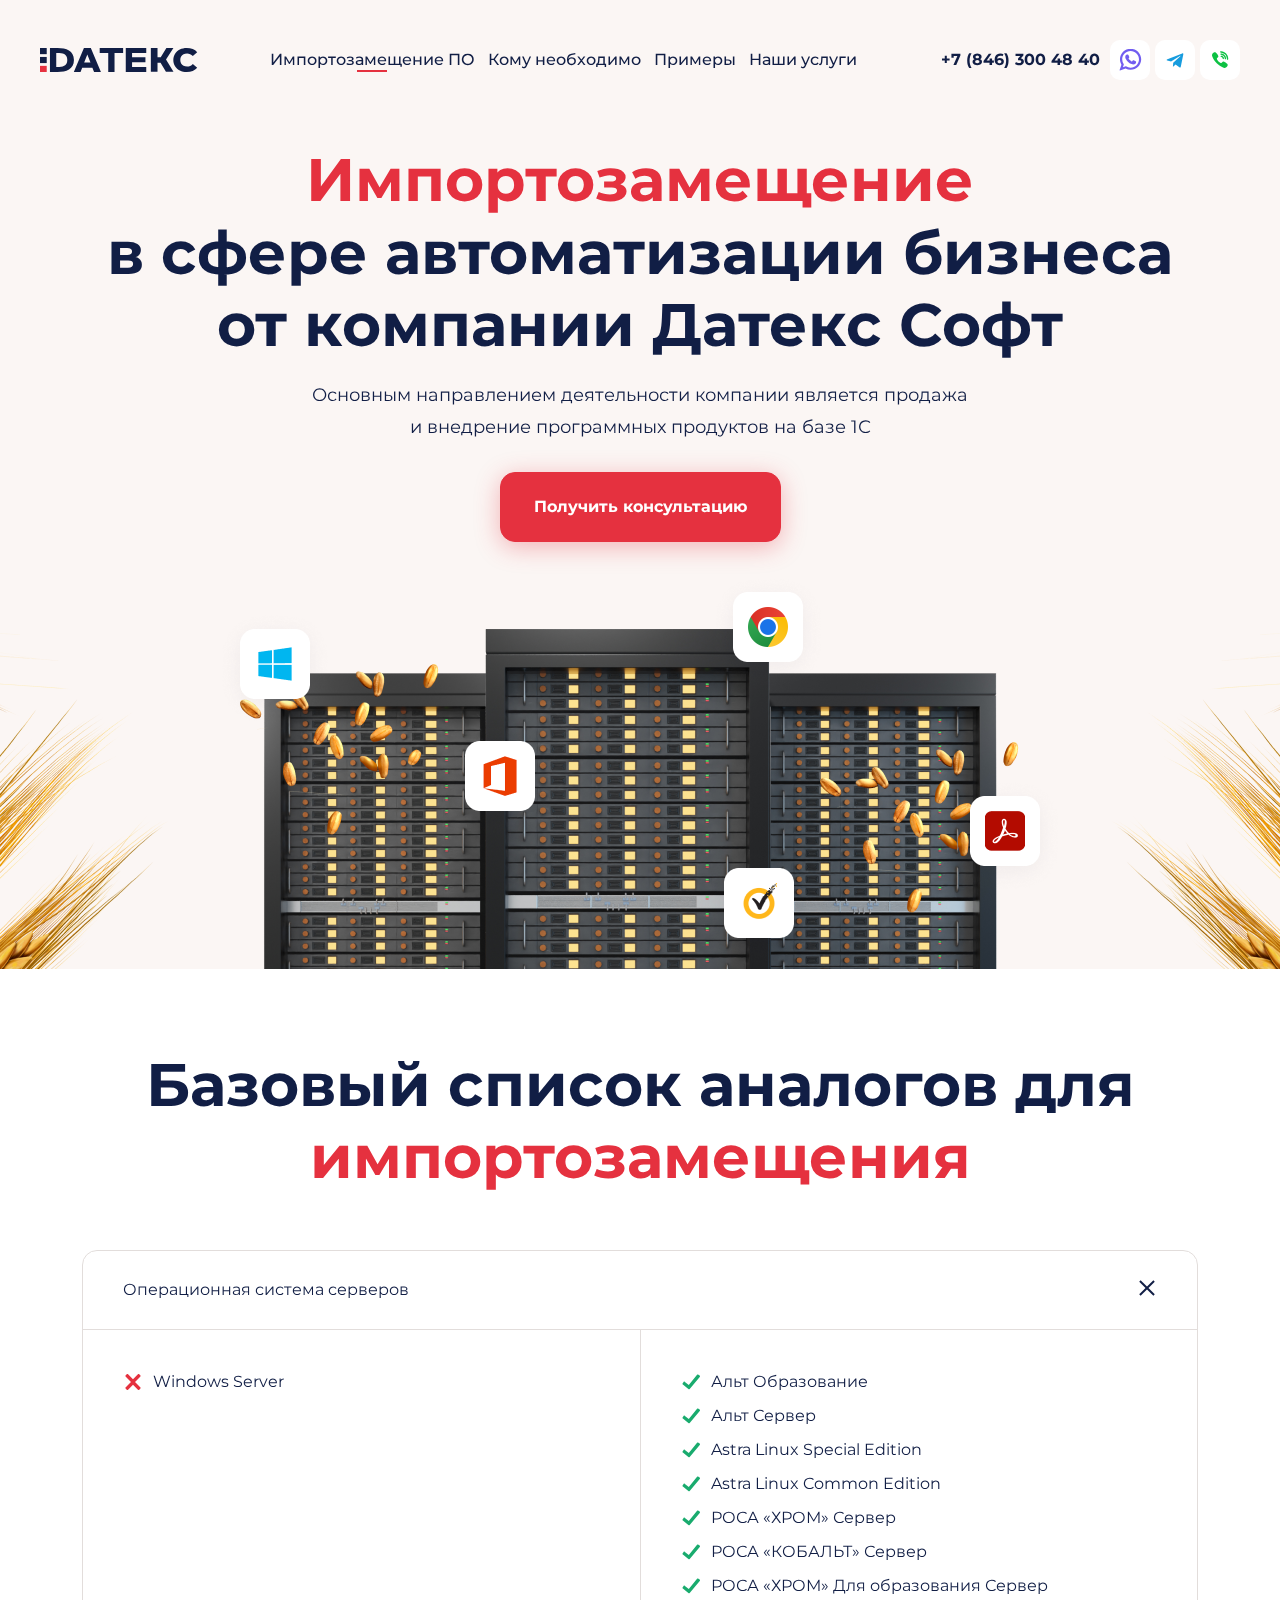
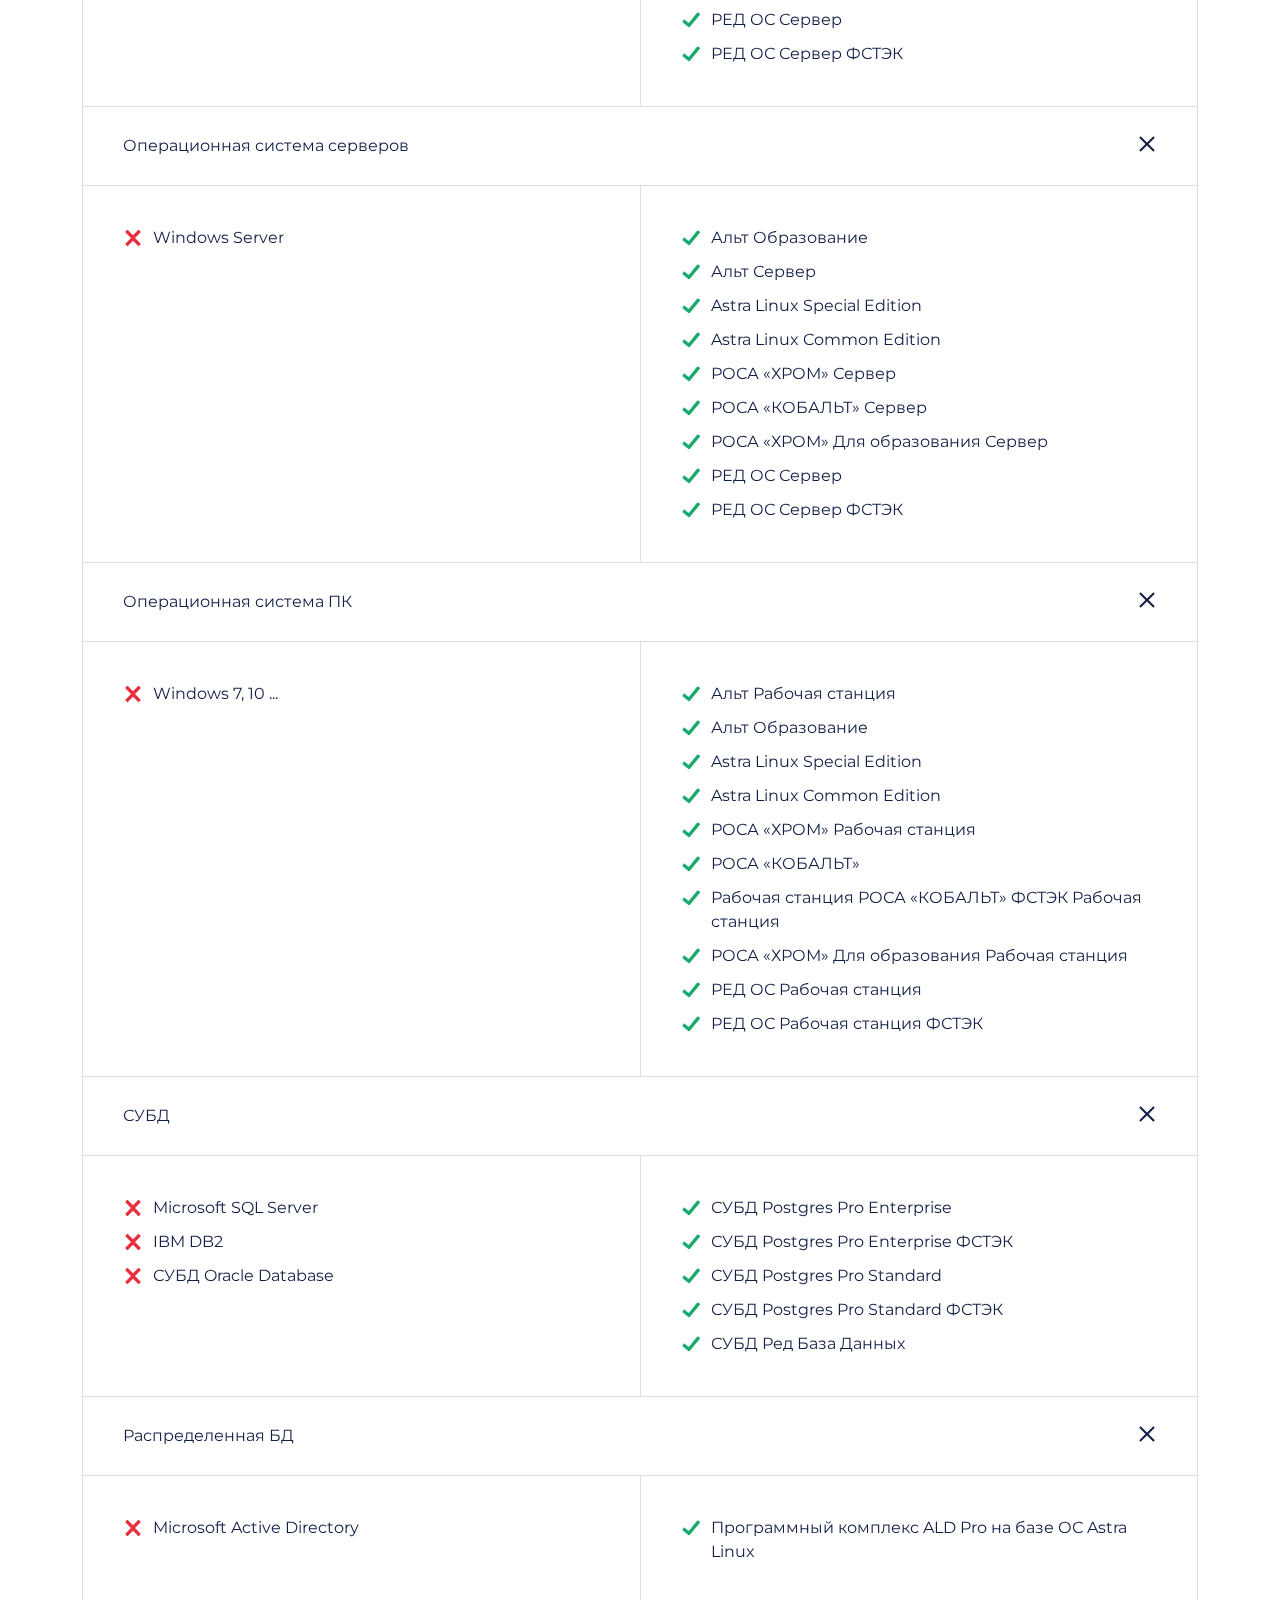
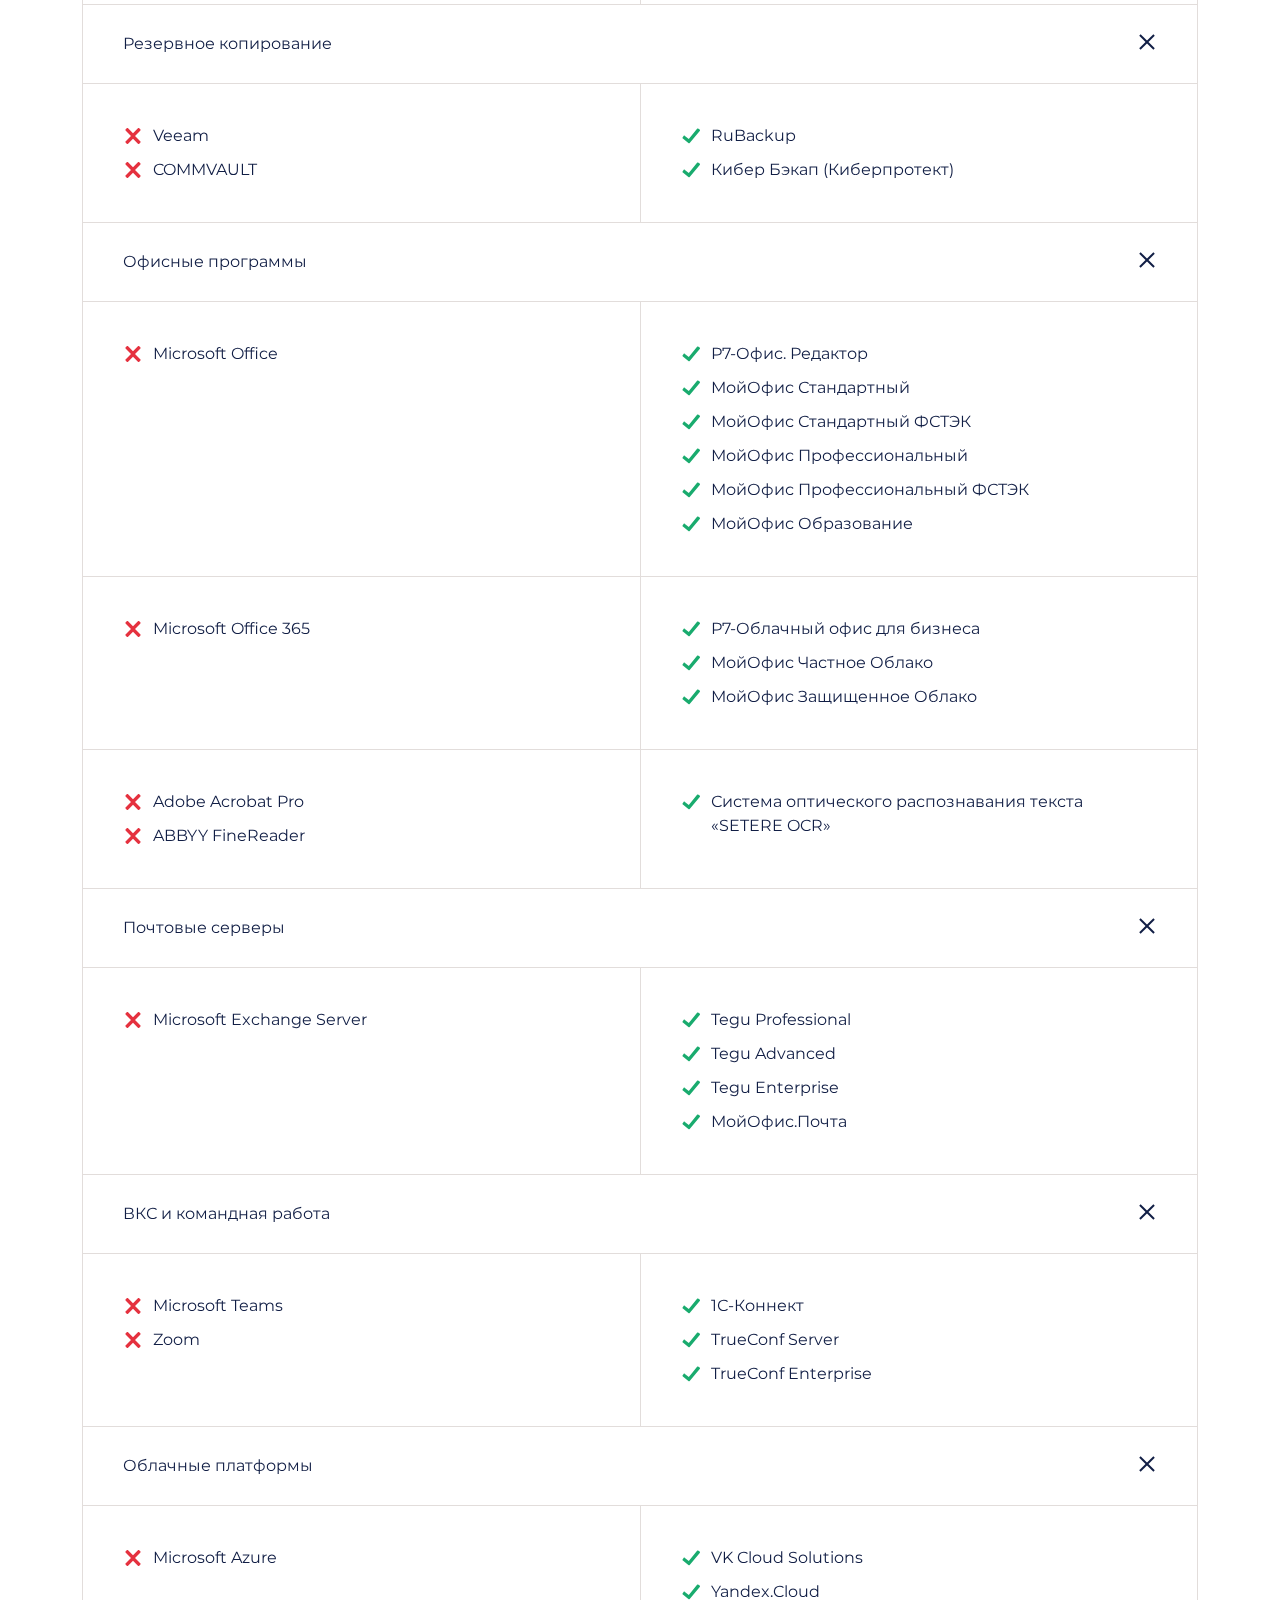
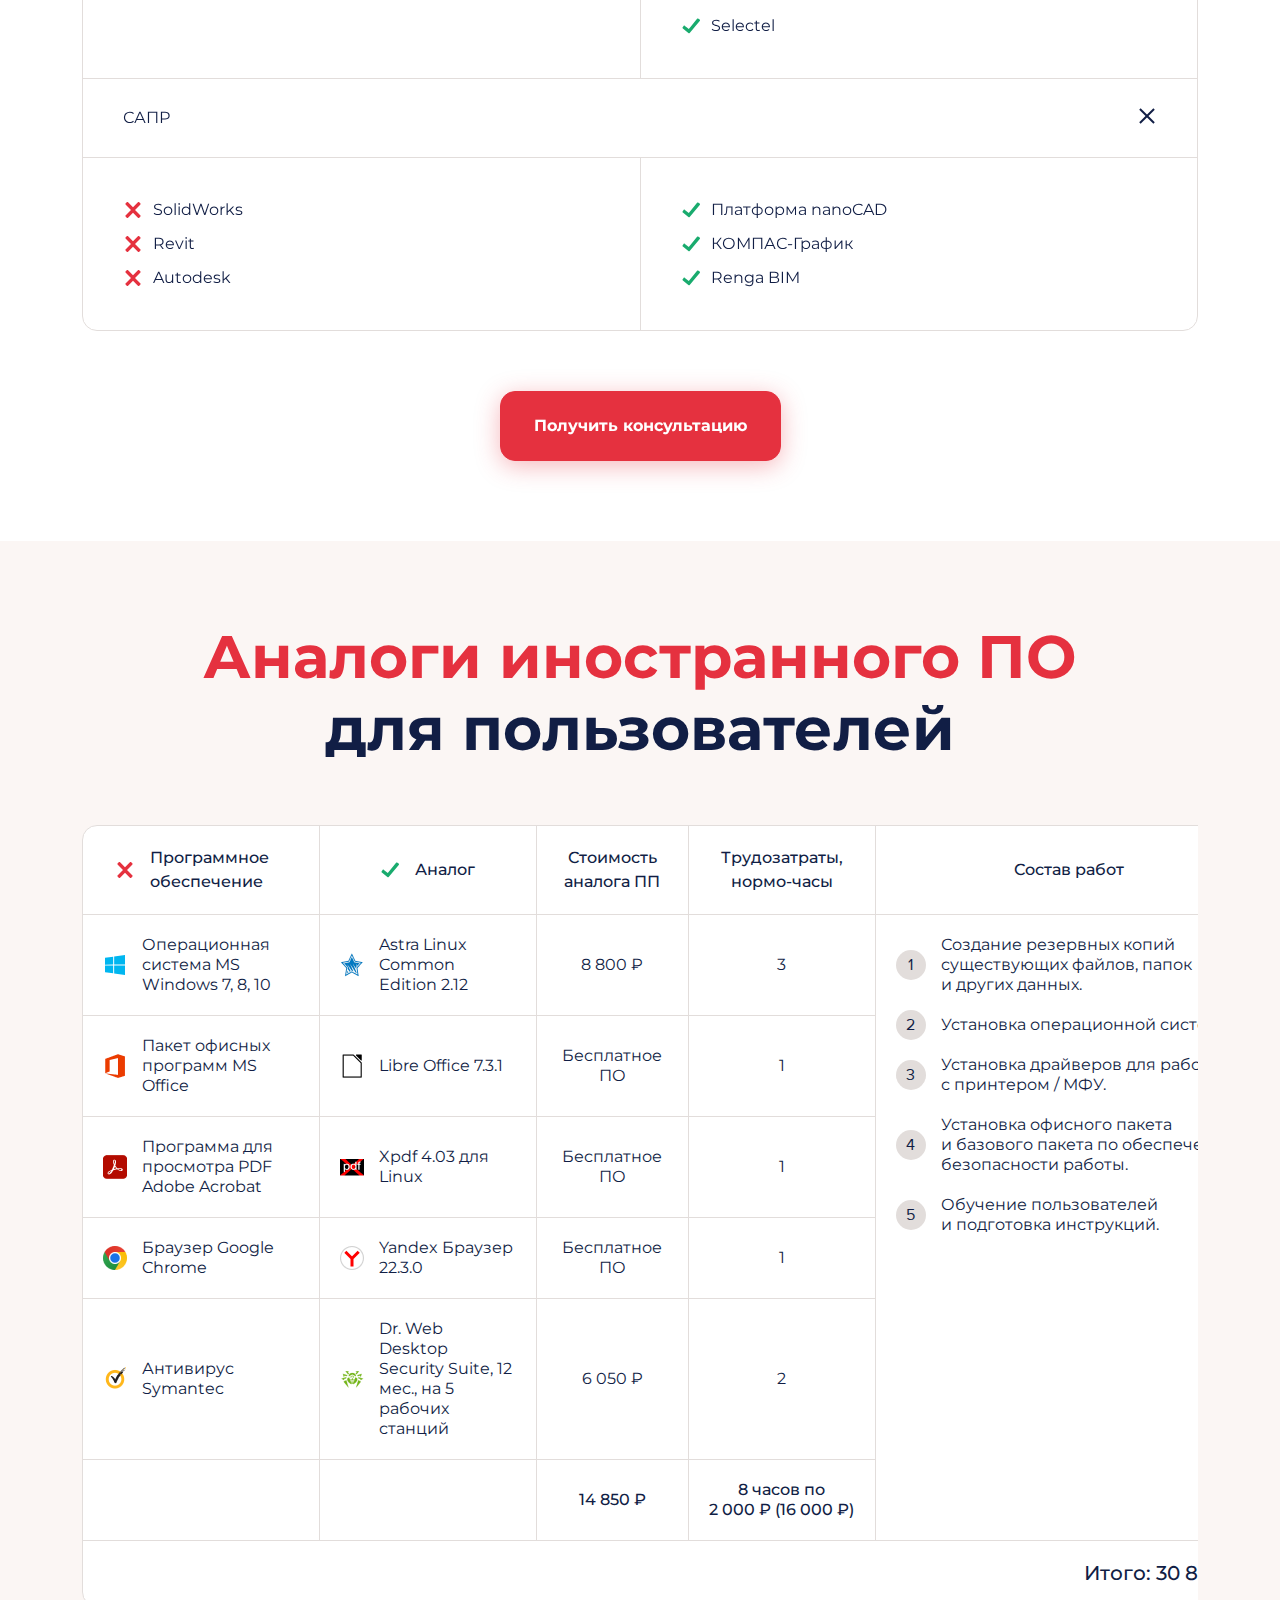
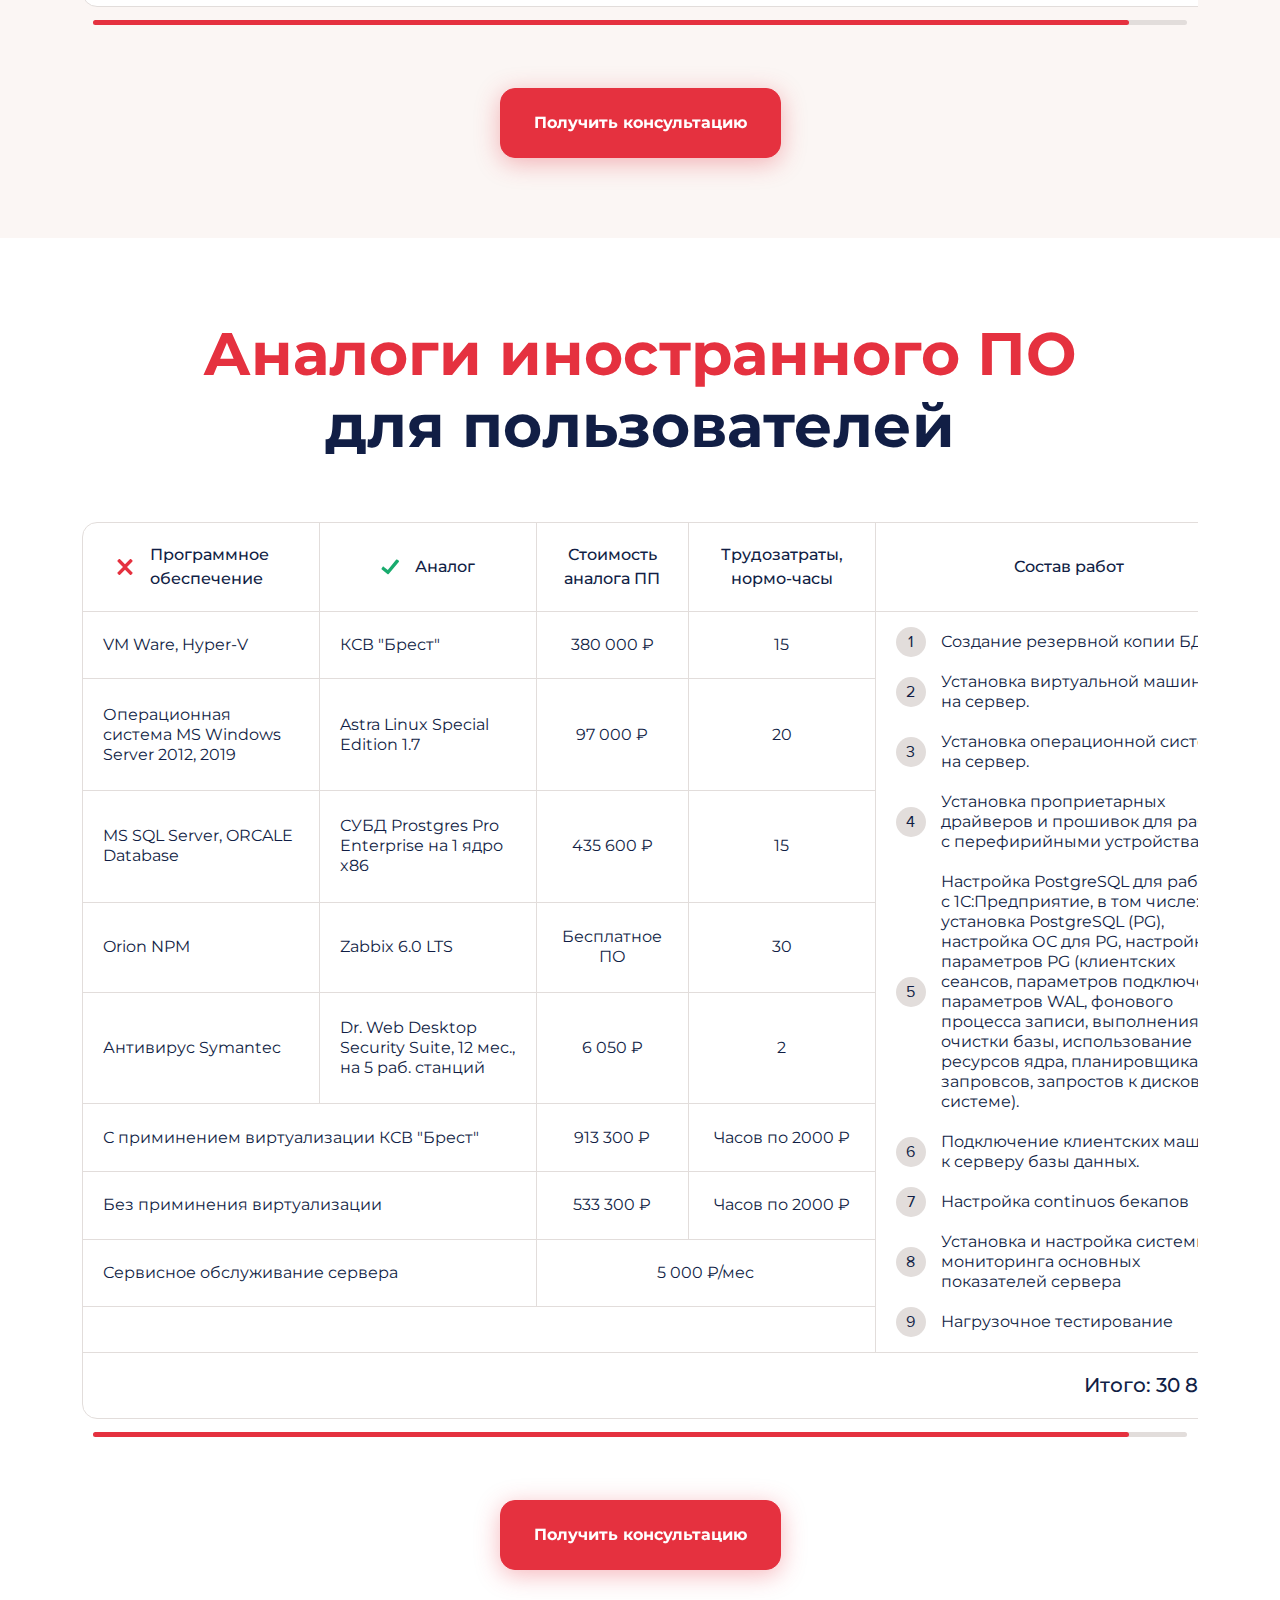
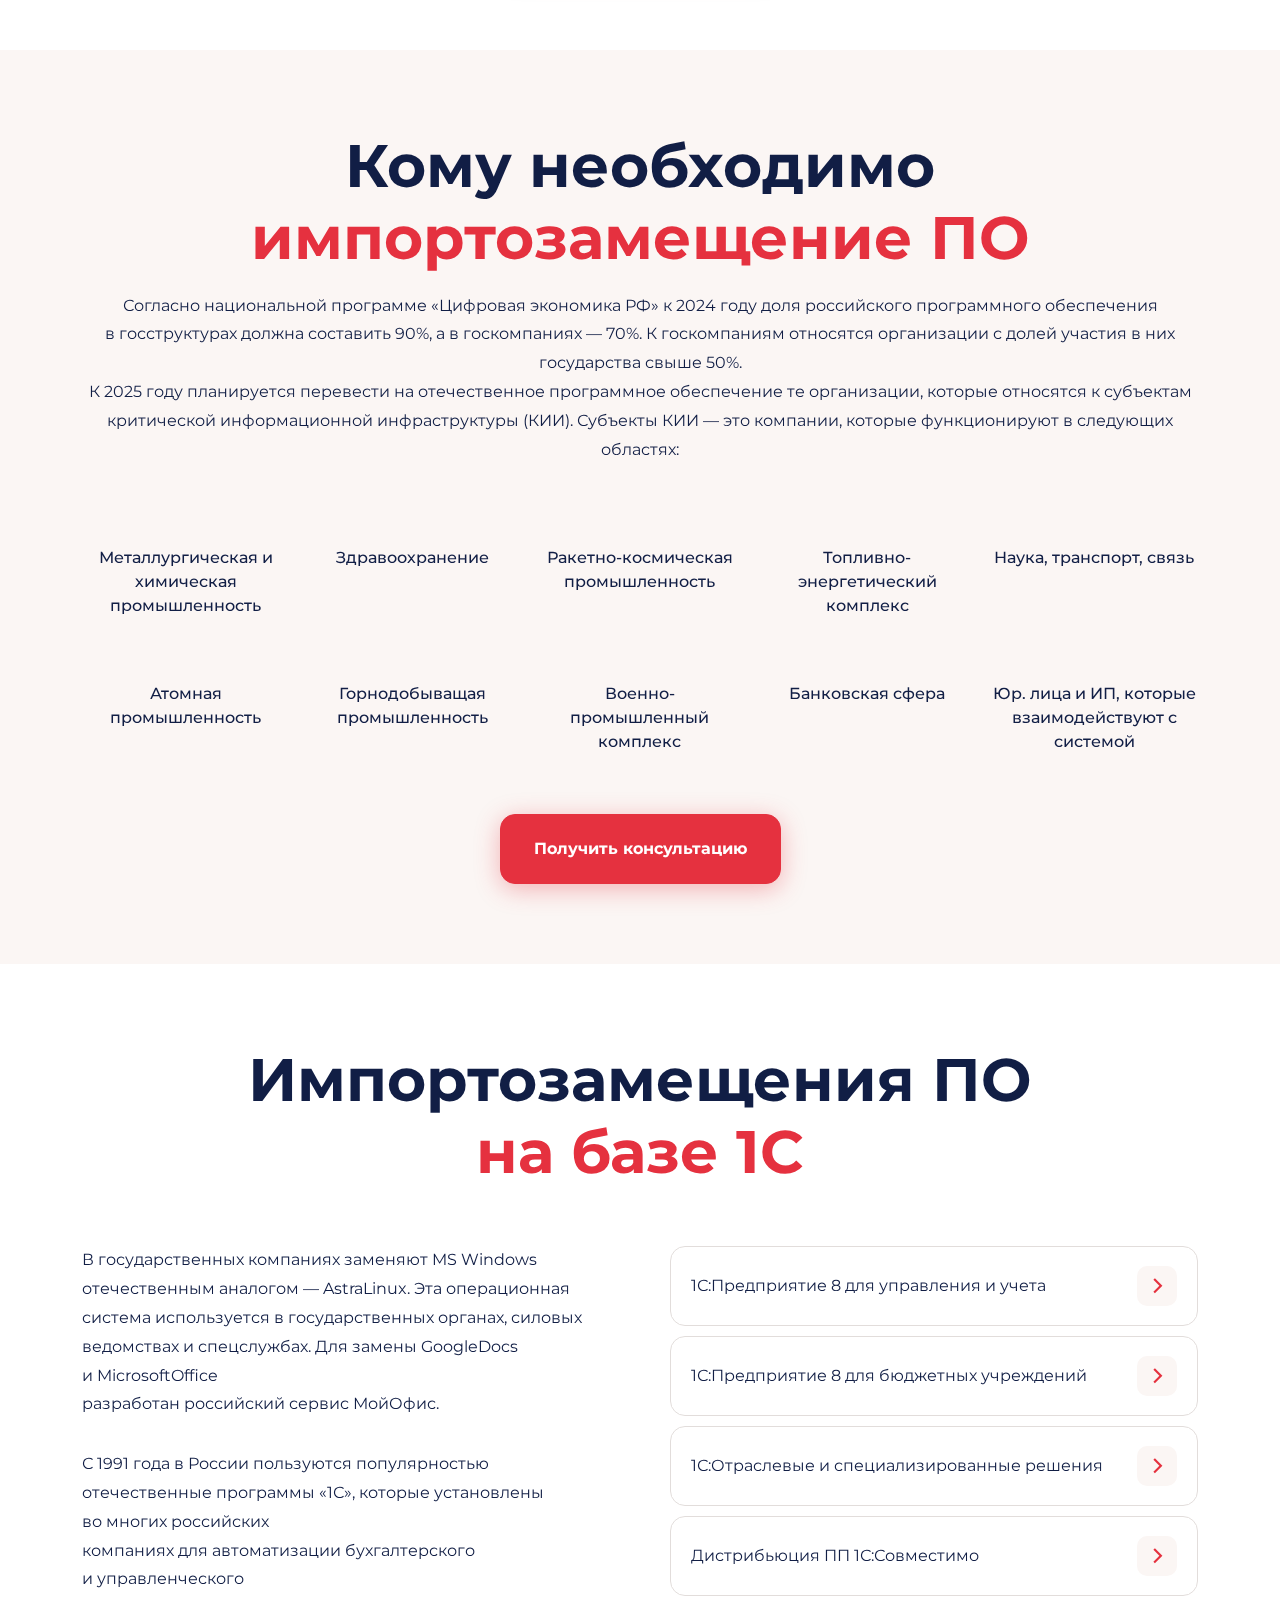
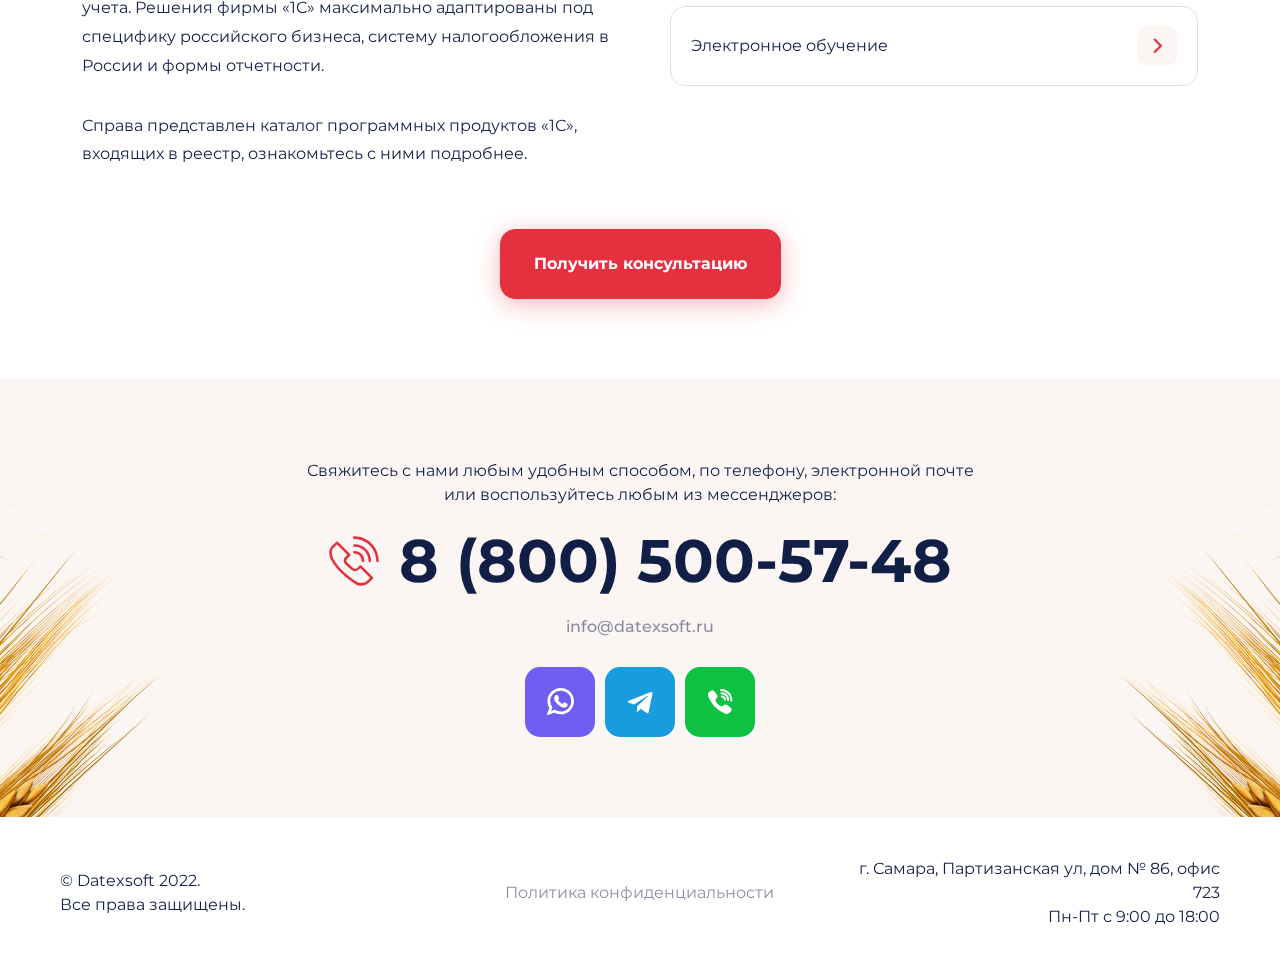
==== commit d3857022: "several edits" ====
--- a/public/index.html
+++ b/public/index.html
@@ -1201,17 +1201,17 @@
 							<a class="sContact__mail" href="mailto:info@datexsoft.ru">info@datexsoft.ru
 							</a>
 							<div class="soc">
-								<a class="soc__item" href="#" target="_blank">
+								<a class="soc__item soc__item--viber" href="#" target="_blank" style="--color: #715DF0;">
 									<svg class="icon icon-viber ">
 										<use xlink:href="img/svg/sprite.svg#viber"></use>
 									</svg>
 								</a>
-								<a class="soc__item" href="#" target="_blank">
+								<a class="soc__item soc__item--tg" href="#" target="_blank" style="--color: #179CDE;">
 									<svg class="icon icon-telegram ">
 										<use xlink:href="img/svg/sprite.svg#telegram"></use>
 									</svg>
 								</a>
-								<a class="soc__item" href="#" target="_blank">
+								<a class="soc__item soc__item--phone" href="#" target="_blank" style="--color: #0DC143;">
 									<svg class="icon icon-phone ">
 										<use xlink:href="img/svg/sprite.svg#phone"></use>
 									</svg>
--- a/public/css/main.min.css
+++ b/public/css/main.min.css
@@ -1 +1 @@
-@charset "UTF-8";@font-face{font-display:swap;font-family:Montserrat;font-style:normal;font-weight:400;src:url(../fonts/ProximaNova-Regular/ProximaNova-Regular.woff2) format("woff2")}.icon{fill:currentColor;display:inline-block;height:1em;width:1em}.icon-apply{font-size:2rem;width:1em}.icon-basket{font-size:2.4rem;width:.9166666667em}.icon-call{font-size:5rem;width:1em}.icon-check{font-size:2.7rem;width:1em}.icon-chevron-right{font-size:2.4rem;width:1em}.icon-cross{font-size:2rem;width:1em}.icon-fb,.icon-instagram,.icon-mobile{font-size:2.4rem;width:1em}.icon-phone{font-size:2rem;width:1em}.icon-telegram{font-size:1.6rem;width:1em}.icon-viber,.icon-vk{font-size:2.4rem;width:1em}.icon-whatsapp{font-size:1.6rem;width:1em}:root{--bs-blue:#0d6efd;--bs-indigo:#6610f2;--bs-purple:#715df0;--bs-pink:#d63384;--bs-red:#e5313f;--bs-orange:#fd7e14;--bs-yellow:#ffc107;--bs-green:#19ab6e;--bs-teal:#0dc143;--bs-cyan:#179cde;--bs-black:#000;--bs-white:#fff;--bs-gray:#6c757d;--bs-gray-dark:#343a40;--bs-gray-100:#fbf6f4;--bs-gray-200:#e1dcda;--bs-gray-300:#e2dddb;--bs-gray-400:#ced4da;--bs-gray-500:#adb5bd;--bs-gray-600:#6c757d;--bs-gray-700:#495057;--bs-gray-800:#343a40;--bs-gray-900:#212529;--bs-primary:#e5313f;--bs-secondary:#6c757d;--bs-danger:#0d6efd;--bs-primary-rgb:229,49,63;--bs-secondary-rgb:108,117,125;--bs-danger-rgb:13,110,253;--bs-white-rgb:255,255,255;--bs-black-rgb:0,0,0;--bs-body-color-rgb:17,30,69;--bs-body-bg-rgb:255,255,255;--bs-font-sans-serif:"Montserrat",system-ui,-apple-system,"Segoe UI",Roboto,"Helvetica Neue",Arial,"Noto Sans","Liberation Sans",sans-serif,"Apple Color Emoji","Segoe UI Emoji","Segoe UI Symbol","Noto Color Emoji";--bs-font-monospace:SFMono-Regular,Menlo,Monaco,Consolas,"Liberation Mono","Courier New",monospace;--bs-gradient:linear-gradient(180deg,hsla(0,0%,100%,.15),hsla(0,0%,100%,0));--bs-body-font-family:var(--bs-font-sans-serif);--bs-body-font-size:1rem;--bs-body-font-weight:400;--bs-body-line-height:1.5;--bs-body-color:#111e45;--bs-body-bg:#fff;--bs-border-width:1px;--bs-border-style:solid;--bs-border-color:#e2dddb;--bs-border-color-translucent:rgba(0,0,0,.175);--bs-border-radius:0.375rem;--bs-border-radius-sm:0.25rem;--bs-border-radius-lg:0.5rem;--bs-border-radius-xl:1rem;--bs-border-radius-2xl:2rem;--bs-border-radius-pill:50rem;--bs-heading-color: ;--bs-link-color:#e5313f;--bs-link-hover-color:#b72732;--bs-code-color:#d63384;--bs-highlight-bg:#fff3cd}*,:after,:before{box-sizing:border-box}body{-webkit-text-size-adjust:100%;-webkit-tap-highlight-color:rgba(0,0,0,0);background-color:var(--bs-body-bg);color:var(--bs-body-color);font-family:var(--bs-body-font-family);font-size:var(--bs-body-font-size);font-weight:var(--bs-body-font-weight);line-height:var(--bs-body-line-height);margin:0;text-align:var(--bs-body-text-align)}hr{border:0;border-top:1px solid;color:inherit;margin:1rem 0;opacity:.25}.h1,.h2,.h3,.h4,.h5,.h6,h1,h2,h3,h4,h5,h6{color:var(--bs-heading-color);font-weight:700;line-height:1.2;margin-bottom:.5rem;margin-top:0}.h1,h1{font-size:calc(1.5rem + 3vw)}.h2,h2{font-size:calc(1.3125rem + .75vw)}.h3,h3{font-size:1.25rem}.h4,h4{font-size:calc(1.275rem + .3vw)}.h5,h5{font-size:1.25rem}.h6,h6{font-size:1rem}p{margin-bottom:1rem;margin-top:0}abbr[title]{cursor:help;-webkit-text-decoration:underline dotted;text-decoration:underline dotted;-webkit-text-decoration-skip-ink:none;text-decoration-skip-ink:none}address{font-style:normal;line-height:inherit;margin-bottom:1rem}ol,ul{padding-left:2rem}dl,ol,ul{margin-bottom:1rem;margin-top:0}ol ol,ol ul,ul ol,ul ul{margin-bottom:0}dt{font-weight:700}dd{margin-bottom:.5rem;margin-left:0}blockquote{margin:0 0 1rem}b,strong{font-weight:bolder}.small,small{font-size:.875em}.mark,mark{background-color:var(--bs-highlight-bg);padding:.1875em}sub,sup{font-size:.75em;line-height:0;position:relative;vertical-align:baseline}sub{bottom:-.25em}sup{top:-.5em}a{color:var(--bs-link-color);text-decoration:none}a:hover{color:var(--bs-link-hover-color)}a:not([href]):not([class]),a:not([href]):not([class]):hover{color:inherit;text-decoration:none}code,kbd,pre,samp{font-family:var(--bs-font-monospace);font-size:1em}pre{display:block;font-size:.875em;margin-bottom:1rem;margin-top:0;overflow:auto}pre code{color:inherit;font-size:inherit;word-break:normal}code{word-wrap:break-word;color:var(--bs-code-color);font-size:.875em}a>code{color:inherit}kbd{background-color:var(--bs-body-color);border-radius:.25rem;color:var(--bs-body-bg);font-size:.875em;padding:.1875rem .375rem}kbd kbd{font-size:1em;padding:0}figure{margin:0 0 1rem}img,svg{vertical-align:middle}table{border-collapse:collapse;caption-side:bottom}caption{color:rgba(var(--bs-body-color-rgb),.75);padding-bottom:.5rem;padding-top:.5rem;text-align:left}th{text-align:inherit;text-align:-webkit-match-parent}tbody,td,tfoot,th,thead,tr{border:0 solid;border-color:inherit}label{display:inline-block}button{border-radius:0}button:focus:not(:focus-visible){outline:0}button,input,optgroup,select,textarea{font-family:inherit;font-size:inherit;line-height:inherit;margin:0}button,select{text-transform:none}[role=button]{cursor:pointer}select{word-wrap:normal}select:disabled{opacity:1}[list]:not([type=date]):not([type=datetime-local]):not([type=month]):not([type=week]):not([type=time])::-webkit-calendar-picker-indicator{display:none!important}[type=button],[type=reset],[type=submit],button{-webkit-appearance:button}[type=button]:not(:disabled),[type=reset]:not(:disabled),[type=submit]:not(:disabled),button:not(:disabled){cursor:pointer}::-moz-focus-inner{border-style:none;padding:0}textarea{resize:vertical}fieldset{border:0;margin:0;min-width:0;padding:0}legend{float:left;font-size:calc(1.275rem + .3vw);line-height:inherit;margin-bottom:.5rem;padding:0;width:100%}legend+*{clear:left}::-webkit-datetime-edit-day-field,::-webkit-datetime-edit-fields-wrapper,::-webkit-datetime-edit-hour-field,::-webkit-datetime-edit-minute,::-webkit-datetime-edit-month-field,::-webkit-datetime-edit-text,::-webkit-datetime-edit-year-field{padding:0}::-webkit-inner-spin-button{height:auto}[type=search]{-webkit-appearance:textfield;outline-offset:-2px}::-webkit-search-decoration{-webkit-appearance:none}::-webkit-color-swatch-wrapper{padding:0}::-webkit-file-upload-button{-webkit-appearance:button;font:inherit}::file-selector-button{-webkit-appearance:button;font:inherit}output{display:inline-block}iframe{border:0}summary{cursor:pointer;display:list-item}progress{vertical-align:baseline}[hidden]{display:none!important}.lead{font-size:1.25rem;font-weight:300}.display-1{font-size:calc(1.625rem + 4.5vw);font-weight:300;line-height:1.2}.display-2{font-size:calc(1.575rem + 3.9vw);font-weight:300;line-height:1.2}.display-3{font-size:calc(1.525rem + 3.3vw);font-weight:300;line-height:1.2}.display-4{font-size:calc(1.475rem + 2.7vw);font-weight:300;line-height:1.2}.display-5{font-size:calc(1.425rem + 2.1vw);font-weight:300;line-height:1.2}.display-6{font-size:calc(1.375rem + 1.5vw);font-weight:300;line-height:1.2}.list-inline,.list-unstyled{list-style:none;padding-left:0}.list-inline-item{display:inline-block}.list-inline-item:not(:last-child){margin-right:.5rem}.initialism{font-size:.875em;text-transform:uppercase}.blockquote{font-size:1.25rem;margin-bottom:1rem}.blockquote>:last-child{margin-bottom:0}.blockquote-footer{color:#6c757d;font-size:.875em;margin-bottom:1rem;margin-top:-1rem}.blockquote-footer:before{content:"— "}.container,.container-fluid,.container-lg,.container-md,.container-sm,.container-xl,.container-xxl{--bs-gutter-x:1.5rem;--bs-gutter-y:0;margin-left:auto;margin-right:auto;padding-left:calc(var(--bs-gutter-x)*.5);padding-right:calc(var(--bs-gutter-x)*.5);width:100%}.row{--bs-gutter-x:1.5rem;--bs-gutter-y:0;display:flex;flex-wrap:wrap;margin-left:calc(var(--bs-gutter-x)*-.5);margin-right:calc(var(--bs-gutter-x)*-.5);margin-top:calc(var(--bs-gutter-y)*-1)}.row>*{flex-shrink:0;margin-top:var(--bs-gutter-y);max-width:100%;padding-left:calc(var(--bs-gutter-x)*.5);padding-right:calc(var(--bs-gutter-x)*.5);width:100%}.col{flex:1 0 0%}.row-cols-auto>*{flex:0 0 auto;width:auto}.row-cols-1>*{flex:0 0 auto;width:100%}.row-cols-2>*{flex:0 0 auto;width:50%}.row-cols-3>*{flex:0 0 auto;width:33.3333333333%}.row-cols-4>*{flex:0 0 auto;width:25%}.row-cols-5>*{flex:0 0 auto;width:20%}.row-cols-6>*{flex:0 0 auto;width:16.6666666667%}.col-auto{flex:0 0 auto;width:auto}.col-1{flex:0 0 auto;width:8.33333333%}.col-2{flex:0 0 auto;width:16.66666667%}.col-3{flex:0 0 auto;width:25%}.col-4{flex:0 0 auto;width:33.33333333%}.col-5{flex:0 0 auto;width:41.66666667%}.col-6{flex:0 0 auto;width:50%}.col-7{flex:0 0 auto;width:58.33333333%}.col-8{flex:0 0 auto;width:66.66666667%}.col-9{flex:0 0 auto;width:75%}.col-10{flex:0 0 auto;width:83.33333333%}.col-11{flex:0 0 auto;width:91.66666667%}.col-12{flex:0 0 auto;width:100%}.offset-1{margin-left:8.33333333%}.offset-2{margin-left:16.66666667%}.offset-3{margin-left:25%}.offset-4{margin-left:33.33333333%}.offset-5{margin-left:41.66666667%}.offset-6{margin-left:50%}.offset-7{margin-left:58.33333333%}.offset-8{margin-left:66.66666667%}.offset-9{margin-left:75%}.offset-10{margin-left:83.33333333%}.offset-11{margin-left:91.66666667%}.g-0,.gx-0{--bs-gutter-x:0}.g-0,.gy-0{--bs-gutter-y:0}.g-1,.gx-1{--bs-gutter-x:0.25rem}.g-1,.gy-1{--bs-gutter-y:0.25rem}.g-2,.gx-2{--bs-gutter-x:0.5rem}.g-2,.gy-2{--bs-gutter-y:0.5rem}.g-3,.gx-3{--bs-gutter-x:1rem}.g-3,.gy-3{--bs-gutter-y:1rem}.g-4,.gx-4{--bs-gutter-x:1.5rem}.g-4,.gy-4{--bs-gutter-y:1.5rem}.g-5,.gx-5{--bs-gutter-x:3rem}.g-5,.gy-5{--bs-gutter-y:3rem}.form-label{margin-bottom:.5rem}.col-form-label{font-size:inherit;line-height:1.5;margin-bottom:0;padding-bottom:calc(1.0625rem + 1px);padding-top:calc(1.0625rem + 1px)}.col-form-label-lg{font-size:1.25rem;paddin